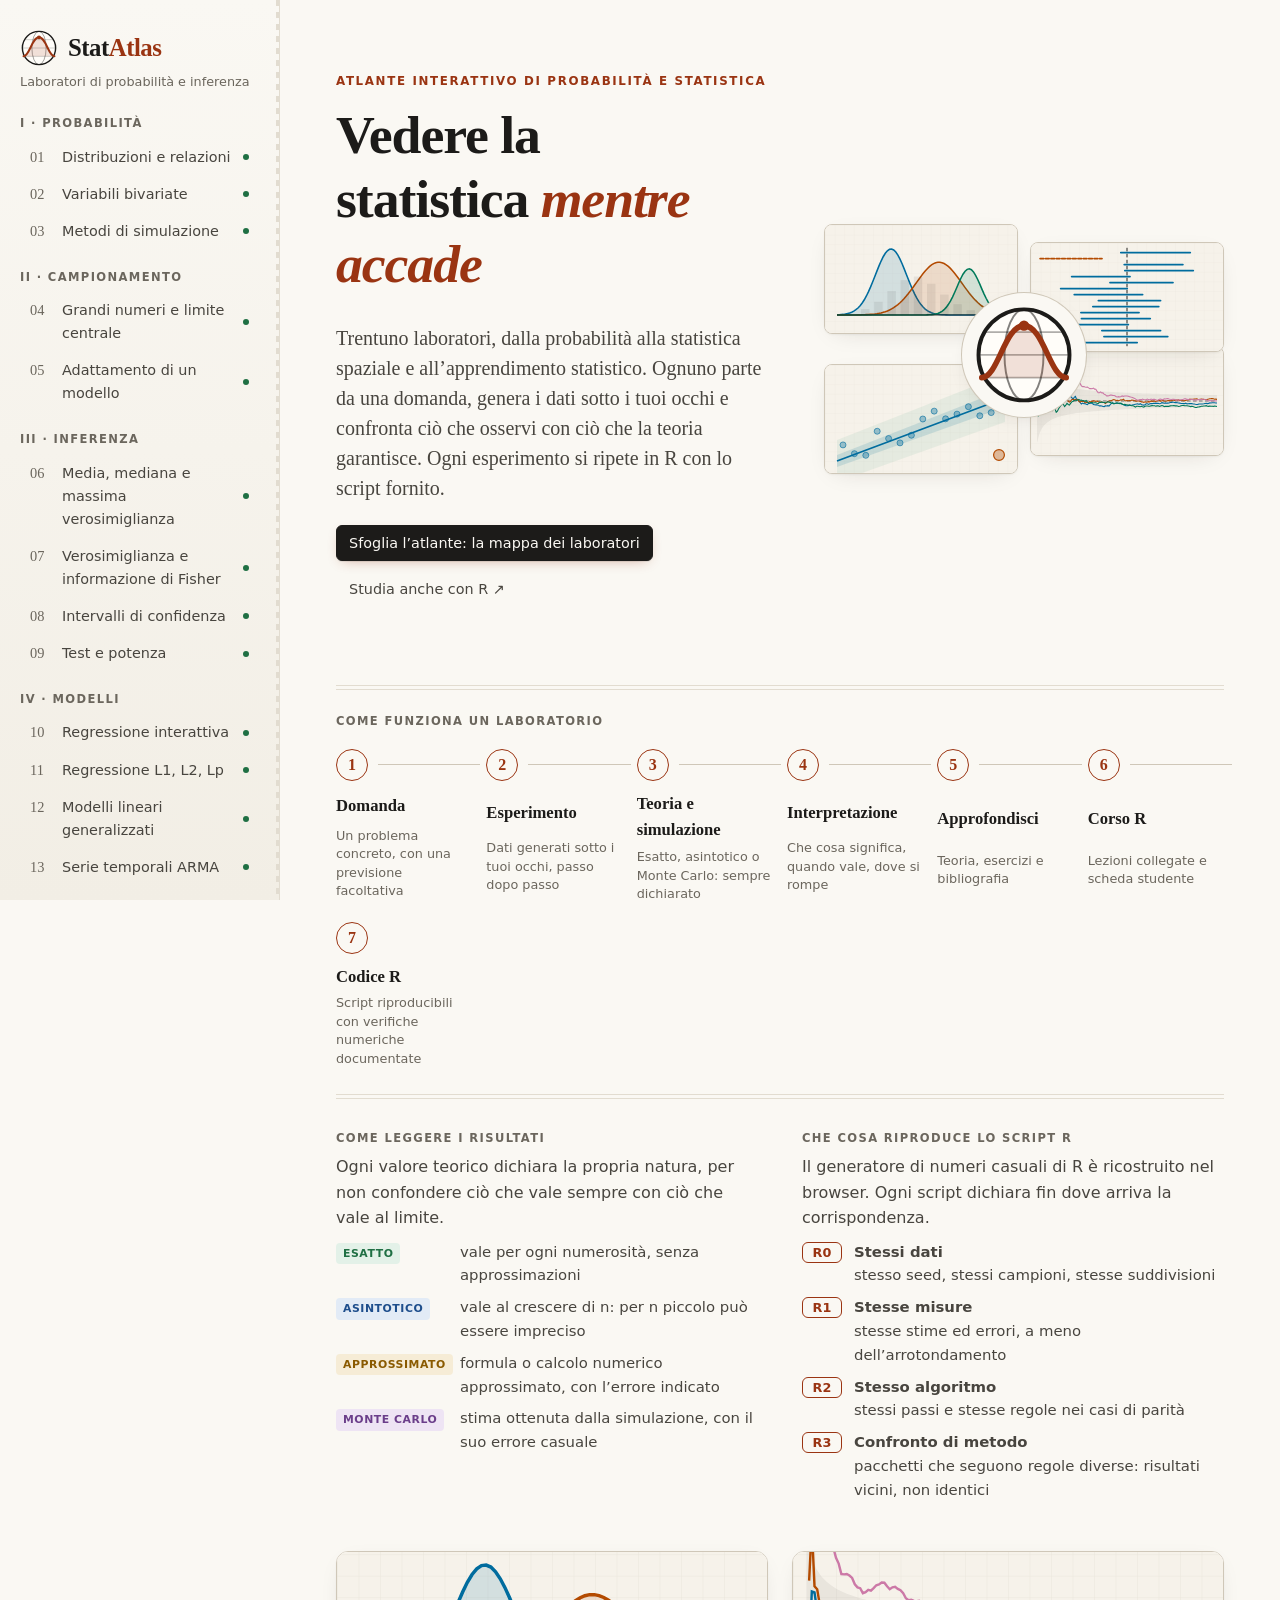
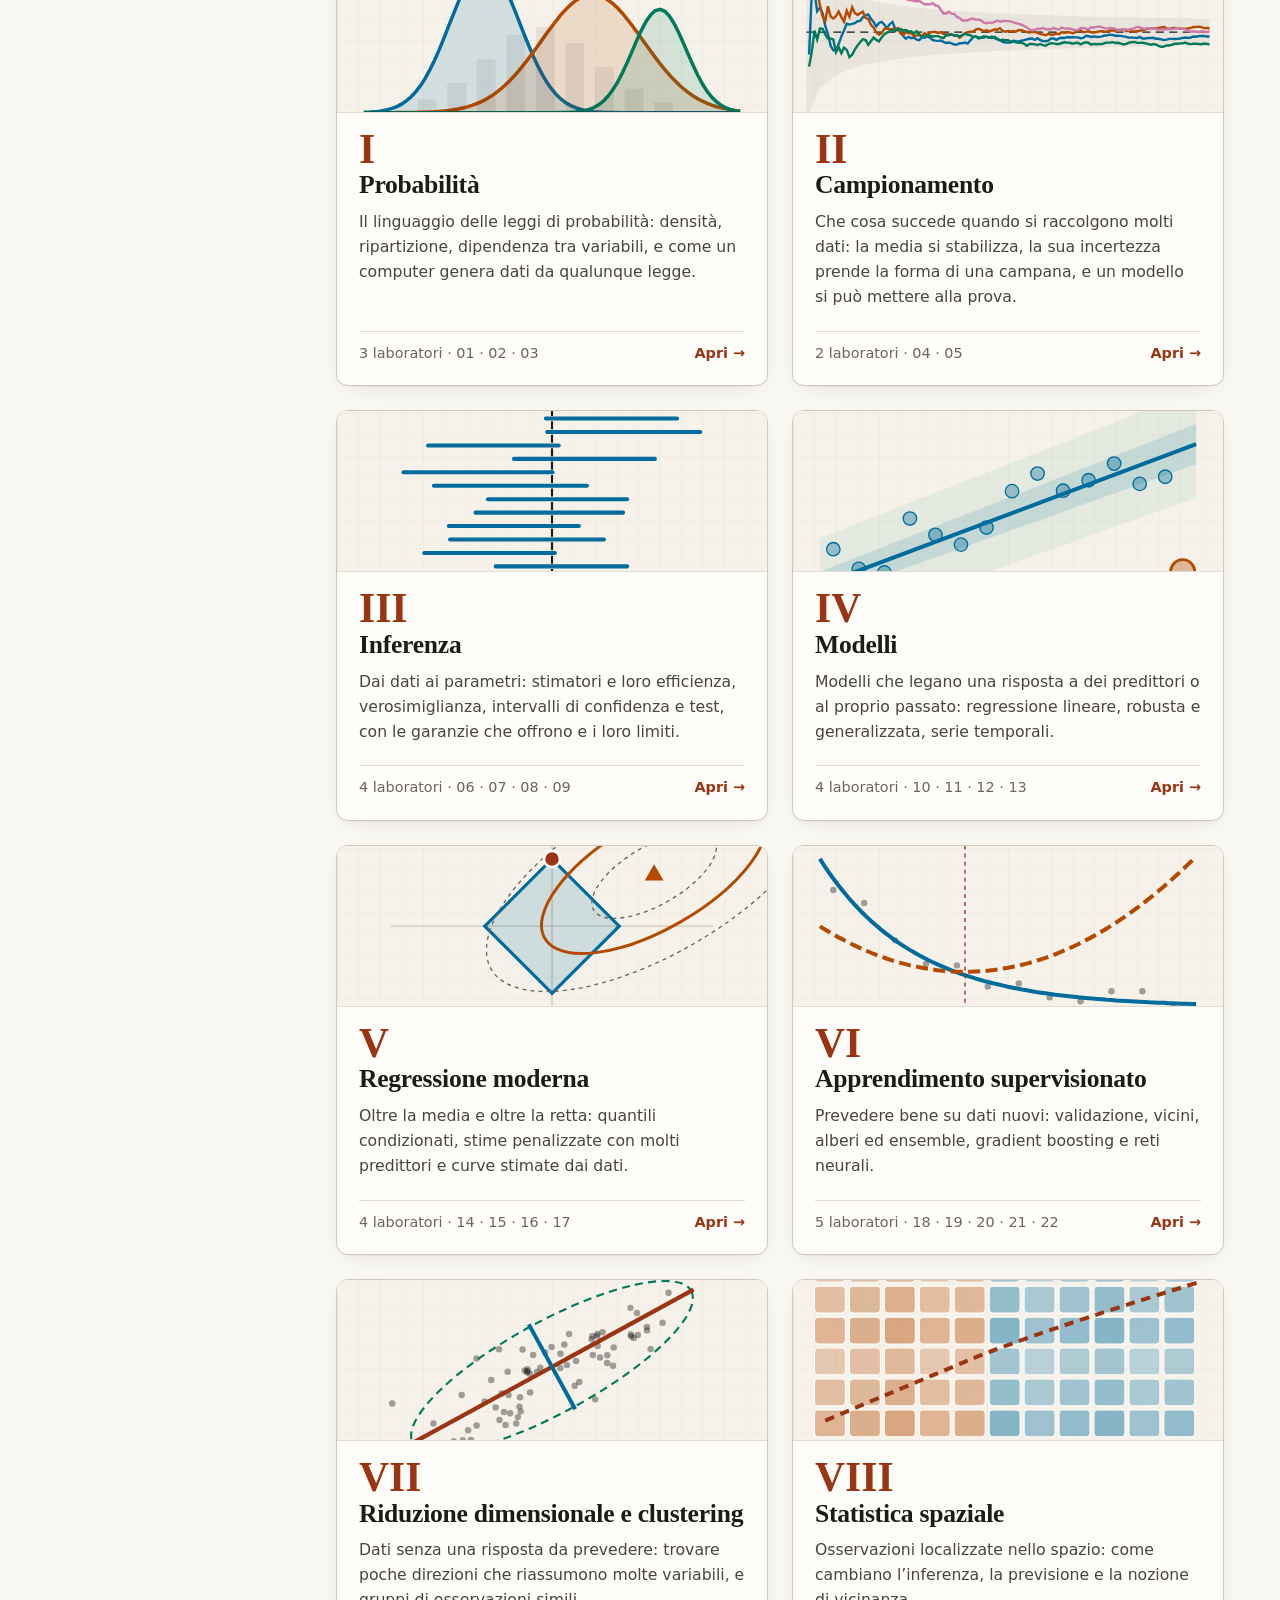
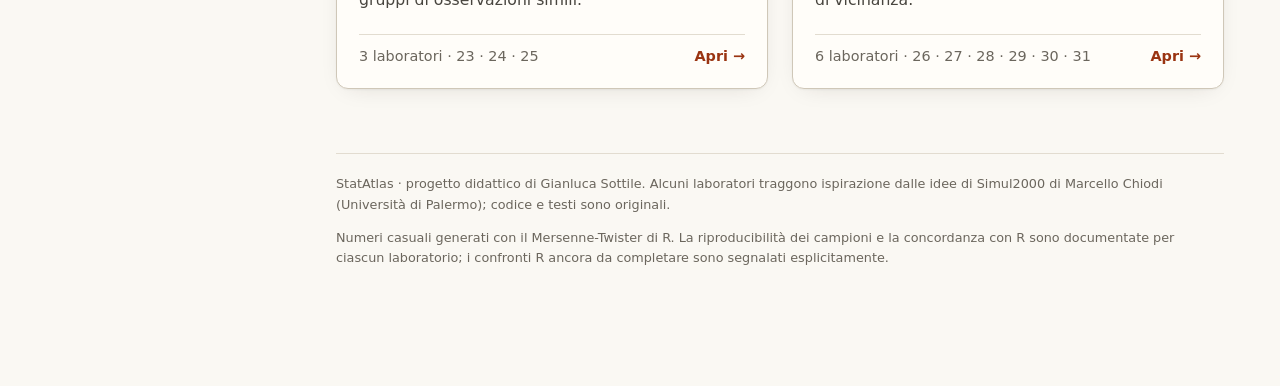
==== index.html @ 87fb41e2 "StatAtlas 2.1: full English learning track, accessibility and R parity QA" ====
<!doctype html>
<html lang="it">
<head>
<meta charset="utf-8">
<meta name="viewport" content="width=device-width, initial-scale=1">
<title>StatAtlas — Atlante interattivo di statistica</title>
<meta name="description" content="StatAtlas 2.1: 31 laboratori interattivi di probabilità, inferenza, machine learning e statistica spaziale, con simulazioni riproducibili in R e accesso offline.">
<link rel="icon" href="data:image/svg+xml,%3Csvg xmlns='http://www.w3.org/2000/svg' viewBox='0 0 64 64'%3E%3Ccircle cx='32' cy='32' r='29' fill='%23FAF8F3' stroke='%231C1B19' stroke-width='3'/%3E%3Cellipse cx='32' cy='32' rx='12' ry='29' fill='none' stroke='%231C1B19' stroke-width='1.4' opacity='.5'/%3E%3Cpath d='M6 46C16 46 20 14 32 14S48 46 58 46' fill='none' stroke='%239A3412' stroke-width='4.5' stroke-linecap='round'/%3E%3C/svg%3E">
<style>
/* styles/tokens.css */
/* StatAtlas · design tokens — tema "Editoriale" */
:root {
  --paper: #FAF8F3;
  --paper-2: #F2EEE5;
  --card: #FFFDF9;
  --ink: #1C1B19;
  --ink-2: #48453F;
  --ink-3: #6B665D;  /* ≥ 4,9:1 su tutte le superfici chiare */
  --rule: #E2DCD0;
  --rule-2: #CFC7B8;
  --accent: #9A3412;
  --accent-soft: #F6E7DD;
  --focus: #1D4ED8;

  /* dati: Okabe–Ito, sempre accompagnati da forma/tratteggio */
  /* tinte Okabe–Ito scurite per contrasto ≥ 4,5:1 anche come testo (WCAG AA) */
  --c1: #006C9E;  /* serie 1    ▲ continuo  */
  --c2: #B34A00;  /* serie 2    ◆ tratteggio */
  --c3: #007A5A;  /* serie 3    ● punteggiato */
  --c4: #CC79A7;
  --c-theory: #1C1B19;

  /* etichette di stato del risultato */
  --st-exact: #1F6F43;     --st-exact-bg: #E3F1E8;
  --st-asym: #1E4E8C;      --st-asym-bg: #E2EBF6;
  --st-approx: #8A5A00;    --st-approx-bg: #F6ECD6;
  --st-mc: #6B3E8A;        --st-mc-bg: #EEE4F4;

  --serif: "Iowan Old Style", "Palatino Linotype", "Book Antiqua", Palatino, Georgia, serif;
  --sans: system-ui, -apple-system, "Segoe UI", Roboto, "Helvetica Neue", Arial, sans-serif;
  --mono: ui-monospace, "SF Mono", Menlo, Consolas, "Liberation Mono", monospace;

  --fs-0: .8rem; --fs-1: .9rem; --fs-2: 1rem; --fs-3: 1.25rem; --fs-4: 1.56rem; --fs-5: 1.95rem; --fs-6: 2.6rem;
  --r: 10px; --r-sm: 6px;
  --shadow: 0 1px 2px rgba(40, 30, 10, .05), 0 6px 24px -12px rgba(40, 30, 10, .18);
  --sidebar: 280px; --measure: 72ch;
  --art-bg: #F6F2EA; --logo-bg: #FFFDF9;
  color-scheme: light;
}

@media (prefers-color-scheme: dark) {
  :root:not([data-theme="light"]) {
    --paper: #151412; --paper-2: #1C1B18; --card: #201E1B;
    --ink: #ECE7DC; --ink-2: #C3BCAE; --ink-3: #8F887B;
    --rule: #33302B; --rule-2: #46423B;
    --accent: #F0A07A; --accent-soft: #3A2419; --focus: #93B4FF;
    --c1: #56B4E9; --c2: #F08A3C; --c3: #2FC499; --c4: #E19BC4; --c-theory: #ECE7DC;
    --st-exact: #8FD6AA; --st-exact-bg: #1B2E22; --st-asym: #A8C6F0; --st-asym-bg: #1A2638;
    --st-approx: #E8C37A; --st-approx-bg: #33291A; --st-mc: #D0AEE8; --st-mc-bg: #2B2134;
    --shadow: 0 1px 2px rgba(0,0,0,.3), 0 8px 28px -12px rgba(0,0,0,.6);
    --art-bg: #1A1916; --logo-bg: #201E1B;
    color-scheme: dark;
  }
}
:root[data-theme="dark"] {
  --paper: #151412; --paper-2: #1C1B18; --card: #201E1B;
  --ink: #ECE7DC; --ink-2: #C3BCAE; --ink-3: #8F887B;
  --rule: #33302B; --rule-2: #46423B;
  --accent: #F0A07A; --accent-soft: #3A2419; --focus: #93B4FF;
  --c1: #56B4E9; --c2: #F08A3C; --c3: #2FC499; --c4: #E19BC4; --c-theory: #ECE7DC;
  --st-exact: #8FD6AA; --st-exact-bg: #1B2E22; --st-asym: #A8C6F0; --st-asym-bg: #1A2638;
  --st-approx: #E8C37A; --st-approx-bg: #33291A; --st-mc: #D0AEE8; --st-mc-bg: #2B2134;
  --shadow: 0 1px 2px rgba(0,0,0,.3), 0 8px 28px -12px rgba(0,0,0,.6);
  --art-bg: #1A1916; --logo-bg: #201E1B;
  color-scheme: dark;
}

/* styles/app.css */
/* StatAtlas · base, layout e componenti */
*, *::before, *::after { box-sizing: border-box; }
html { -webkit-text-size-adjust: 100%; }
body {
  margin: 0; background: var(--paper); color: var(--ink);
  font: 400 var(--fs-2)/1.6 var(--sans);
  -webkit-font-smoothing: antialiased;
}
h1, h2, h3 { font-family: var(--serif); font-weight: 600; line-height: 1.2; margin: 0 0 .5em; letter-spacing: -.01em; }
h1 { font-size: var(--fs-6); }
h2 { font-size: var(--fs-4); }
h3 { font-size: var(--fs-3); }
p { margin: 0 0 1em; }
a { color: var(--accent); }
code, pre, kbd { font-family: var(--mono); font-size: .88em; }
:focus-visible { outline: 2px solid var(--focus); outline-offset: 2px; border-radius: 4px; }
.sr-only { position: absolute; width: 1px; height: 1px; overflow: hidden; clip: rect(0 0 0 0); white-space: nowrap; }
.m { font-family: var(--serif); font-style: italic; white-space: nowrap; }
.m-up { font-family: var(--serif); white-space: nowrap; }

/* ---------- shell ---------- */
.app { display: grid; grid-template-columns: var(--sidebar) 1fr; min-height: 100vh; }
.sidebar {
  position: sticky; top: 0; height: 100vh; overflow-y: auto;
  border-right: 1px solid var(--rule); padding: 28px 20px 24px; background: var(--paper);
}
.brand { display: flex; align-items: baseline; gap: 8px; text-decoration: none; color: var(--ink); margin-bottom: 4px; }
.brand-mark { font-family: var(--serif); font-size: 1.6rem; font-weight: 700; letter-spacing: -.02em; }
.brand-mark span { color: var(--accent); }
.brand-tag { color: var(--ink-3); font-size: var(--fs-0); margin: 0 0 22px; }
.nav-part { margin: 18px 0 6px; font-size: .72rem; letter-spacing: .12em; text-transform: uppercase; color: var(--ink-3); font-weight: 600; }
.nav-list { list-style: none; margin: 0; padding: 0; }
.nav-link {
  display: grid; grid-template-columns: 28px 1fr auto; align-items: baseline; gap: 4px;
  padding: 6px 8px; border-radius: var(--r-sm); color: var(--ink-2); text-decoration: none; font-size: var(--fs-1);
}
.nav-link .num { font-family: var(--serif); color: var(--ink-3); font-variant-numeric: tabular-nums; }
.nav-link:hover { background: var(--paper-2); color: var(--ink); }
.nav-link[aria-current="page"] { background: var(--accent-soft); color: var(--ink); font-weight: 600; }
.nav-link[aria-current="page"] .num { color: var(--accent); }
.nav-link.is-soon { color: var(--ink-3); }
.nav-link .dot { width: 6px; height: 6px; border-radius: 50%; background: var(--rule-2); align-self: center; }
.nav-link.is-ready .dot { background: var(--st-exact); }
.sidebar-foot { margin-top: 28px; padding-top: 16px; border-top: 1px solid var(--rule); display: flex; gap: 8px; flex-wrap: wrap; }

.topbar { display: none; }
main { min-width: 0; }
.page { max-width: 1120px; margin: 0 auto; padding: 48px 48px 96px; }

/* ---------- bottoni e controlli ---------- */
.btn {
  display: inline-flex; align-items: center; gap: 6px; justify-content: center;
  font: 500 var(--fs-1)/1 var(--sans); color: var(--ink); background: var(--card);
  border: 1px solid var(--rule-2); border-radius: var(--r-sm); padding: 8px 12px; cursor: pointer;
  min-height: 36px; transition: background .15s, border-color .15s;
}
.btn:hover { background: var(--paper-2); }
.btn:disabled { opacity: .45; cursor: not-allowed; }
.btn-primary { background: var(--ink); color: var(--paper); border-color: var(--ink); }
.btn-primary:hover { background: var(--ink-2); }
.btn-ghost { background: transparent; border-color: transparent; color: var(--ink-2); }
.btn-ghost:hover { background: var(--paper-2); }
.btn-icon { padding: 8px; min-width: 36px; }
.btn svg { width: 16px; height: 16px; }

.field { display: grid; gap: 4px; }
.field > span { font-size: var(--fs-0); color: var(--ink-3); font-weight: 600; letter-spacing: .02em; }
.field output { font-family: var(--serif); font-variant-numeric: tabular-nums; color: var(--ink); font-size: var(--fs-1); }
.field-row { display: flex; justify-content: space-between; align-items: baseline; }
input[type="range"] { width: 100%; accent-color: var(--accent); }
input[type="number"], select {
  font: inherit; font-size: var(--fs-1); color: var(--ink); background: var(--card);
  border: 1px solid var(--rule-2); border-radius: var(--r-sm); padding: 6px 8px; min-height: 36px; width: 100%;
}
.seg { display: inline-flex; border: 1px solid var(--rule-2); border-radius: var(--r-sm); overflow: hidden; background: var(--card); }
.seg button { font: 500 var(--fs-1) var(--sans); border: 0; background: transparent; color: var(--ink-2); padding: 8px 14px; cursor: pointer; min-height: 36px; }
.seg button + button { border-left: 1px solid var(--rule-2); }
.seg button[aria-pressed="true"] { background: var(--ink); color: var(--paper); }

/* ---------- home ---------- */
.hero { padding: 24px 0 40px; border-bottom: 1px solid var(--rule); margin-bottom: 40px; }
.kicker { font-size: .74rem; letter-spacing: .14em; text-transform: uppercase; color: var(--accent); font-weight: 700; margin-bottom: 12px; }
.lede { font-family: var(--serif); font-size: var(--fs-3); color: var(--ink-2); max-width: 60ch; line-height: 1.5; }
.parts { display: grid; gap: 40px; }
.part h2 { display: flex; gap: 12px; align-items: baseline; }
.part h2 .roman { font-size: var(--fs-3); color: var(--accent); }
.cards { display: grid; grid-template-columns: repeat(auto-fill, minmax(240px, 1fr)); gap: 16px; }
.card {
  display: block; background: var(--card); border: 1px solid var(--rule); border-radius: var(--r);
  padding: 18px 18px 16px; color: inherit; text-decoration: none; transition: border-color .15s, transform .15s, box-shadow .15s;
}
a.card:hover { border-color: var(--rule-2); box-shadow: var(--shadow); transform: translateY(-1px); }
.card .num { font-family: var(--serif); color: var(--ink-3); font-size: var(--fs-1); }
.card h3 { font-size: 1.12rem; margin: 4px 0 6px; }
.card p { font-size: var(--fs-1); color: var(--ink-2); margin: 0 0 10px; }
.card.is-soon { background: transparent; border-style: dashed; }
.tag { display: inline-block; font-size: .7rem; font-weight: 700; letter-spacing: .06em; text-transform: uppercase; padding: 3px 8px; border-radius: 99px; background: var(--paper-2); color: var(--ink-3); }
.tag-ready { background: var(--st-exact-bg); color: var(--st-exact); }
.tag-new { background: var(--accent-soft); color: var(--accent); }

/* ---------- laboratorio ---------- */
.lab-head { padding-bottom: 28px; border-bottom: 1px solid var(--rule); margin-bottom: 8px; display: grid; grid-template-columns: 1fr auto; gap: 24px; align-items: end; }
.lab-head h1 { font-size: var(--fs-5); max-width: 22ch; }
.lab-head .lede { font-size: 1.12rem; margin: 0; }
.step { display: grid; grid-template-columns: 56px 1fr; gap: 0 16px; padding: 32px 0; border-bottom: 1px solid var(--rule); }
.step:last-child { border-bottom: 0; }
.step-num { font-family: var(--serif); font-size: var(--fs-4); color: var(--accent); line-height: 1; padding-top: 2px; }
.step-label { font-size: .72rem; letter-spacing: .12em; text-transform: uppercase; color: var(--ink-3); font-weight: 700; margin-bottom: 6px; }
.step h2 { font-size: var(--fs-3); }
.step-body { min-width: 0; }
.question { font-family: var(--serif); font-size: var(--fs-4); line-height: 1.35; max-width: 34ch; margin: 0; }
.prose { max-width: var(--measure); color: var(--ink-2); }
.prose strong { color: var(--ink); }

.choices { display: grid; grid-template-columns: repeat(auto-fit, minmax(180px, 1fr)); gap: 10px; max-width: 760px; }
.choice { position: relative; }
.choice input { position: absolute; opacity: 0; }
.choice label {
  display: block; padding: 12px 14px; border: 1px solid var(--rule-2); border-radius: var(--r-sm); background: var(--card);
  cursor: pointer; font-size: var(--fs-1); transition: border-color .15s, background .15s;
}
.choice input:checked + label { border-color: var(--ink); background: var(--paper-2); box-shadow: inset 0 0 0 1px var(--ink); }
.choice input:focus-visible + label { outline: 2px solid var(--focus); outline-offset: 2px; }
.feedback { margin-top: 14px; padding: 12px 14px; border-left: 3px solid var(--accent); background: var(--accent-soft); border-radius: 0 var(--r-sm) var(--r-sm) 0; max-width: 760px; font-size: var(--fs-1); }
.muted { color: var(--ink-3); font-size: var(--fs-1); }

/* esperimento */
.lab-grid { display: grid; grid-template-columns: 260px 1fr; gap: 24px; align-items: start; }
.panel { background: var(--card); border: 1px solid var(--rule); border-radius: var(--r); padding: 18px; }
.controls { display: grid; gap: 16px; position: sticky; top: 16px; }
.controls .seg { display: flex; width: 100%; }
.controls .seg button { flex: 1; padding: 8px 6px; }
.controls > .field:first-child { grid-column: 1 / -1; }
.lab-head > .btn { justify-self: start; }
.transport { display: flex; gap: 6px; flex-wrap: wrap; }
.progress { height: 4px; background: var(--paper-2); border-radius: 2px; overflow: hidden; }
.progress > i { display: block; height: 100%; background: var(--accent); width: 0; transition: width .1s linear; }
.figure { display: grid; gap: 16px; }
.fig { background: var(--card); border: 1px solid var(--rule); border-radius: var(--r); padding: 14px 14px 8px; }
.fig-title { display: flex; justify-content: space-between; align-items: baseline; gap: 12px; flex-wrap: wrap; margin-bottom: 4px; }
.fig-title h3 { font-size: 1.02rem; margin: 0; }
.fig svg { display: block; width: 100%; height: auto; }
.legend { display: flex; gap: 16px; flex-wrap: wrap; font-size: var(--fs-0); color: var(--ink-2); }
.legend span { display: inline-flex; align-items: center; gap: 6px; }
.legend svg { width: 26px; height: 12px; }
.toolbar { display: flex; gap: 6px; flex-wrap: wrap; justify-content: flex-end; }

/* tabella teoria vs simulazione */
.tbl-wrap { overflow-x: auto; }
table.tv { border-collapse: collapse; width: 100%; font-size: var(--fs-1); font-variant-numeric: tabular-nums; }
table.tv th, table.tv td { padding: 10px 12px; text-align: right; border-bottom: 1px solid var(--rule); white-space: nowrap; }
table.tv th { font-size: .72rem; letter-spacing: .08em; text-transform: uppercase; color: var(--ink-3); font-weight: 700; }
table.tv th:first-child, table.tv td:first-child { text-align: left; }
table.tv td .th { color: var(--ink-3); font-size: .85em; display: block; }
table.tv .est { display: inline-flex; align-items: center; gap: 8px; font-weight: 600; }
.badge { display: inline-block; font-size: .68rem; font-weight: 700; letter-spacing: .05em; text-transform: uppercase; padding: 2px 7px; border-radius: 4px; }
.st-exact { background: var(--st-exact-bg); color: var(--st-exact); }
.st-asym { background: var(--st-asym-bg); color: var(--st-asym); }
.st-approx { background: var(--st-approx-bg); color: var(--st-approx); }
.st-mc { background: var(--st-mc-bg); color: var(--st-mc); }
.status-key { display: flex; gap: 14px; flex-wrap: wrap; margin-top: 12px; font-size: var(--fs-0); color: var(--ink-3); }
.kpis { display: grid; grid-template-columns: repeat(auto-fit, minmax(170px, 1fr)); gap: 12px; margin-top: 16px; }
.kpi { border: 1px solid var(--rule); border-radius: var(--r-sm); padding: 12px 14px; background: var(--card); }
.kpi b { display: block; font-family: var(--serif); font-size: var(--fs-4); font-weight: 600; line-height: 1.1; }
.kpi span { font-size: var(--fs-0); color: var(--ink-3); }

/* codice R */
.code { position: relative; background: var(--paper-2); border: 1px solid var(--rule); border-radius: var(--r); overflow: hidden; }
.code-bar { display: flex; justify-content: space-between; align-items: center; padding: 8px 10px 8px 16px; border-bottom: 1px solid var(--rule); font-size: var(--fs-0); color: var(--ink-3); }
.code pre { margin: 0; padding: 16px; overflow: auto; max-height: 520px; line-height: 1.55; font-size: .82rem; tab-size: 2; }
.tok-c { color: var(--ink-3); font-style: italic; }
.tok-s { color: var(--st-exact); }
.tok-n { color: var(--c2); }
.tok-k { color: var(--accent); font-weight: 600; }
.tok-f { color: var(--c1); }

/* drawer approfondimenti */
.drawer-backdrop { position: fixed; inset: 0; background: rgba(20, 16, 10, .32); opacity: 0; pointer-events: none; transition: opacity .2s; z-index: 40; }
.drawer {
  position: fixed; top: 0; right: 0; height: 100vh; width: min(620px, 100vw); background: var(--paper);
  border-left: 1px solid var(--rule); box-shadow: var(--shadow); transform: translateX(100%); transition: transform .25s ease;
  z-index: 50; display: flex; flex-direction: column;
}
.drawer.open { transform: none; }
.drawer.open + .drawer-backdrop, .drawer-backdrop.show { opacity: 1; pointer-events: auto; }
.drawer-head { display: flex; justify-content: space-between; align-items: center; padding: 16px 20px; border-bottom: 1px solid var(--rule); gap: 12px; }
.drawer-body { overflow-y: auto; padding: 24px 28px 48px; }
.drawer-body h3 { margin-top: 1.4em; }
.drawer-body .prose { color: var(--ink); }
.eq { font-family: var(--serif); font-size: 1.08rem; text-align: center; margin: 14px 0; padding: 12px; background: var(--card); border: 1px solid var(--rule); border-radius: var(--r-sm); overflow-x: auto; }
.callout { border-left: 3px solid var(--st-asym); background: var(--st-asym-bg); padding: 10px 14px; border-radius: 0 var(--r-sm) var(--r-sm) 0; margin: 14px 0; font-size: var(--fs-1); }
.callout.warn { border-color: var(--st-approx); background: var(--st-approx-bg); }
.frac { display: inline-flex; flex-direction: column; vertical-align: middle; text-align: center; font-size: .9em; margin: 0 2px; }
.frac > span:first-child { border-bottom: 1px solid currentColor; padding: 0 3px; }

.toast { position: fixed; bottom: 20px; left: 50%; transform: translateX(-50%) translateY(20px); background: var(--ink); color: var(--paper); padding: 10px 16px; border-radius: var(--r-sm); font-size: var(--fs-1); opacity: 0; transition: .2s; z-index: 60; pointer-events: none; }
.toast.show { opacity: 1; transform: translateX(-50%); }
.foot { margin-top: 64px; padding-top: 20px; border-top: 1px solid var(--rule); font-size: var(--fs-0); color: var(--ink-3); }

/* ---------- responsive ---------- */
@media (max-width: 1100px) {
  .lab-grid { grid-template-columns: 1fr; }
  .controls { position: static; grid-template-columns: repeat(auto-fit, minmax(200px, 1fr)); }
}
@media (max-width: 860px) {
  .app { grid-template-columns: 1fr; }
  .sidebar { position: fixed; z-index: 45; width: min(300px, 86vw); transform: translateX(-100%); transition: transform .25s; box-shadow: var(--shadow); }
  .sidebar.open { transform: none; }
  .topbar { display: flex; align-items: center; justify-content: space-between; padding: 10px 16px; border-bottom: 1px solid var(--rule); position: sticky; top: 0; background: var(--paper); z-index: 30; }
  .page { padding: 28px 16px 72px; }
  h1 { font-size: var(--fs-5); }
  .lab-head { grid-template-columns: 1fr; }
  .lab-head h1 { font-size: var(--fs-4); }
  .step { grid-template-columns: 1fr; }
  .step-num { font-size: var(--fs-3); margin-bottom: 6px; }
  .question { font-size: var(--fs-3); }
}
@media (prefers-reduced-motion: reduce) { * { transition: none !important; animation: none !important; } }
@media print { .sidebar, .topbar, .controls, .toolbar, .drawer { display: none !important; } .app { display: block; } }

/* styles/editorial.css */
/* StatAtlas · styles/editorial.css — revisione grafica 1.1:
 * identità (logo, tavole illustrate), cornici editoriali, layout più ampio, grafici più grandi. */

/* ---------- impaginazione generale ---------- */
.page { max-width: 1560px; padding: 52px 56px 104px; }
h1 { letter-spacing: -.02em; }
h1 em { font-style: italic; color: var(--accent); font-weight: 600; }
::selection { background: var(--accent-soft); }
a.btn { text-decoration: none; }

/* ---------- marchio ---------- */
.brand { align-items: center; gap: 10px; }
.brand .logo { flex: none; }
.brand-mark { font-size: 1.55rem; }
.sidebar { background: linear-gradient(180deg, var(--paper) 0%, var(--paper-2) 100%); }
.sidebar::after { content: ""; position: absolute; top: 0; right: 0; width: 3px; height: 100%; background: repeating-linear-gradient(180deg, var(--rule) 0 6px, transparent 6px 12px); }
.nav-link { position: relative; padding: 7px 10px; }
.nav-link[aria-current="page"]::before { content: ""; position: absolute; left: -12px; top: 6px; bottom: 6px; width: 3px; border-radius: 2px; background: var(--accent); }
.topbar .brand { display: flex; }

/* ---------- home ---------- */
.hero-home { display: grid; grid-template-columns: minmax(0, 1.1fr) minmax(0, 1fr); gap: 48px; align-items: center; padding: 20px 0 48px; border-bottom: 0; margin-bottom: 8px; }
.hero-home h1 { font-size: clamp(2.3rem, 4.2vw, 3.6rem); max-width: 14ch; }
.hero-actions { display: flex; gap: 10px; flex-wrap: wrap; margin-top: 22px; }
.hero-art { position: relative; display: grid; grid-template-columns: 1fr 1fr; gap: 12px; }
.hero-art .mosaic { border: 1px solid var(--rule-2); border-radius: 8px; overflow: hidden; background: var(--card); box-shadow: var(--shadow); }
.hero-art .mosaic svg { display: block; width: 100%; height: auto; }
.hero-art .m1, .hero-art .m2 { transform: translateY(18px); }
.hero-logo { position: absolute; left: 50%; top: 50%; transform: translate(-50%, -38%); z-index: 2; background: var(--paper); border-radius: 50%; padding: 10px; box-shadow: 0 0 0 1px var(--rule-2), var(--shadow); }
.hero-logo .logo { display: block; width: 104px; height: 104px; }

.how { border-top: 1px solid var(--rule); border-bottom: 1px solid var(--rule); padding: 26px 0 30px; margin: 30px 0 52px; position: relative; }
.how::before, .how::after { content: ""; position: absolute; left: 0; right: 0; height: 1px; background: var(--rule); }
.how::before { top: 3px; } .how::after { bottom: 3px; }
.how-steps { list-style: none; margin: 14px 0 0; padding: 0; display: grid; grid-template-columns: repeat(6, 1fr); gap: 14px; counter-reset: s; }
.how-steps li { display: grid; gap: 4px; position: relative; padding-top: 4px; }
.how-steps li::after { content: ""; position: absolute; top: 19px; left: 42px; right: -8px; height: 1px; background: var(--rule-2); }
.how-steps li:last-child::after { display: none; }
.how-num { width: 32px; height: 32px; border-radius: 50%; border: 1.5px solid var(--accent); color: var(--accent); display: grid; place-items: center; font-family: var(--serif); font-weight: 600; background: var(--paper); position: relative; z-index: 1; }
.how-steps strong { font-family: var(--serif); font-size: 1.04rem; margin-top: 6px; }
.how-steps span:last-child { font-size: var(--fs-0); color: var(--ink-3); line-height: 1.45; }

.parts { gap: 64px; }
.part-banner { display: grid; grid-template-columns: minmax(0, 1fr) minmax(0, 420px); gap: 36px; align-items: center; margin-bottom: 22px; padding-bottom: 22px; border-bottom: 1px solid var(--rule); }
.part-roman { font-family: var(--serif); font-size: 4.2rem; line-height: .9; color: var(--accent); font-weight: 600; }
.part-banner h2 { font-size: var(--fs-5); margin: 6px 0 8px; }
.part-banner p { color: var(--ink-2); max-width: 60ch; margin-bottom: 6px; font-size: 1.04rem; }
.part-art { border: 1px solid var(--rule-2); padding: 7px; background: var(--card); border-radius: 4px; box-shadow: var(--shadow); }
.part-art svg { display: block; width: 100%; height: auto; border: 1px solid var(--rule); }

.cards { grid-template-columns: repeat(auto-fill, minmax(290px, 1fr)); gap: 22px; }
.card { padding: 0; overflow: hidden; display: flex; flex-direction: column; border-radius: 10px; }
.card-art { border-bottom: 1px solid var(--rule); aspect-ratio: 16 / 8; overflow: hidden; }
.card-art svg { display: block; width: 100%; height: 100%; transition: transform .35s ease; }
a.card:hover .card-art svg { transform: scale(1.04); }
.card-body { padding: 16px 18px 18px; display: flex; flex-direction: column; gap: 2px; flex: 1; }
.card .num { font-size: .74rem; letter-spacing: .1em; text-transform: uppercase; font-family: var(--sans); font-weight: 700; color: var(--accent); }
.card h3 { font-size: 1.2rem; margin: 2px 0 6px; }
.card p { flex: 1; }
.card-go { font-size: var(--fs-1); font-weight: 600; color: var(--accent); }

/* ---------- parti come tessere e finestre ---------- */
.part-tiles { display: grid; grid-template-columns: repeat(2, minmax(0, 1fr)); gap: 24px; }
.part-tile { all: unset; box-sizing: border-box; cursor: pointer; display: grid; grid-template-rows: auto 1fr; background: var(--card); border: 1px solid var(--rule-2); border-radius: 12px; overflow: hidden; box-shadow: var(--shadow); transition: transform .2s, box-shadow .2s, border-color .2s; }
.part-tile:hover { transform: translateY(-2px); border-color: var(--accent); }
.part-tile:focus-visible { outline: 2px solid var(--focus); outline-offset: 3px; }
.part-tile .part-art { border: 0; border-bottom: 1px solid var(--rule); border-radius: 0; box-shadow: none; padding: 0; aspect-ratio: 16 / 6; overflow: hidden; }
.part-tile .part-art svg { border: 0; width: 100%; height: 100%; transition: transform .4s; }
.part-tile:hover .part-art svg { transform: scale(1.04); }
.part-tile .part-text { padding: 18px 22px 20px; display: flex; flex-direction: column; }
.part-tile .part-roman { font-size: 2.6rem; }
.part-tile h2 { font-size: 1.6rem; margin: 2px 0 8px; }
.part-tile p { color: var(--ink-2); font-size: .98rem; flex: 1; }
.part-foot { display: flex; justify-content: space-between; align-items: baseline; gap: 12px; flex-wrap: wrap; border-top: 1px solid var(--rule); padding-top: 10px; margin-top: 6px; }
.modal-back { position: fixed; inset: 0; background: rgba(20, 16, 10, .45); z-index: 70; animation: sa-fade .2s ease both; }
.modal { position: fixed; z-index: 71; left: 50%; top: 50%; transform: translate(-50%, -50%); width: min(1080px, calc(100vw - 32px)); max-height: calc(100vh - 48px); overflow-y: auto;
  background: var(--paper); border: 1px solid var(--rule-2); border-radius: 14px; box-shadow: 0 30px 80px -20px rgba(0,0,0,.45); padding: 22px 26px 28px; animation: sa-pop .25s ease both; }
.modal-head { display: grid; grid-template-columns: 220px 1fr auto; gap: 20px; align-items: center; padding-bottom: 18px; margin-bottom: 20px; border-bottom: 1px solid var(--rule); }
.modal-head h2 { font-size: var(--fs-5); margin: 2px 0 6px; }
.modal-art { border: 1px solid var(--rule-2); border-radius: 6px; overflow: hidden; }
.modal-art svg { display: block; width: 100%; height: auto; }
.modal-close { align-self: start; }
.modal-wide { width: min(1240px, calc(100vw - 32px)); }
.modal-head-plain { grid-template-columns: 1fr auto; }
.atlas-map { border: 1px solid var(--rule-2); border-radius: 12px; overflow: hidden; background: var(--paper); }
.atlas-map svg { display: block; width: 100%; height: auto; }
.atlas-map g[role="link"] { transition: opacity .2s; }
.atlas-map g[role="link"]:hover rect, .atlas-map g[role="link"]:focus rect { stroke: var(--accent); stroke-width: 2.4; }
.atlas-map g[role="link"]:focus { outline: none; }
@keyframes sa-fade { from { opacity: 0; } }
@keyframes sa-pop { from { opacity: 0; transform: translate(-50%, -47%) scale(.98); } }

/* ---------- previsione facoltativa dentro la domanda ---------- */
details.predict { margin-top: 22px; border: 1px solid var(--rule-2); border-radius: 10px; background: var(--card); max-width: 820px; }
details.predict > summary { cursor: pointer; list-style: none; display: flex; align-items: center; justify-content: space-between; gap: 12px; padding: 12px 16px; font-weight: 600; color: var(--ink-2); }
details.predict > summary::-webkit-details-marker { display: none; }
details.predict > summary::before { content: "+"; font-family: var(--serif); font-size: 1.3rem; color: var(--accent); margin-right: 4px; transition: transform .2s; }
details.predict[open] > summary::before { transform: rotate(45deg); }
details.predict > summary > span:first-child { flex: 1; }
.predict-tag { font-size: .7rem; letter-spacing: .1em; text-transform: uppercase; color: var(--ink-3); border: 1px solid var(--rule-2); border-radius: 99px; padding: 2px 8px; font-weight: 700; }
details.predict[open] { padding-bottom: 16px; }
details.predict > :not(summary) { margin-left: 16px; margin-right: 16px; }

/* ---------- testata del laboratorio ---------- */
.lab-head { grid-template-columns: minmax(0, 1fr) minmax(260px, 380px); gap: 40px; align-items: center; padding-bottom: 32px; border-bottom: 0; position: relative; }
.lab-head::after { content: ""; position: absolute; left: 0; right: 0; bottom: 0; height: 4px; border-top: 1px solid var(--rule-2); border-bottom: 1px solid var(--rule); }
.lab-head h1 { font-size: clamp(2rem, 3.4vw, 2.9rem); max-width: 20ch; }
.head-actions { margin-top: 18px; }
.lab-cover { margin: 0; border: 1px solid var(--rule-2); background: var(--card); padding: 8px 8px 0; border-radius: 4px; box-shadow: var(--shadow); }
.lab-cover svg { display: block; width: 100%; height: auto; border: 1px solid var(--rule); }
.lab-cover figcaption { font-family: var(--serif); font-style: italic; font-size: .84rem; color: var(--ink-3); text-align: center; padding: 7px 0 8px; }
.chips { list-style: none; margin: 16px 0 0; padding: 0; display: flex; flex-wrap: wrap; gap: 6px 8px; max-width: 70ch; }
.chips li { font-size: .8rem; color: var(--ink-2); background: var(--paper-2); border: 1px solid var(--rule); border-radius: 99px; padding: 4px 11px 4px 24px; position: relative; line-height: 1.35; }
.chips li::before { content: "✓"; position: absolute; left: 9px; color: var(--st-exact); font-weight: 700; }

/* ---------- passi ---------- */
.step { grid-template-columns: 64px 1fr; padding: 40px 0; border-bottom: 1px solid var(--rule); }
.step-num { width: 44px; height: 44px; border-radius: 50%; border: 1.5px solid var(--accent); display: grid; place-items: center; font-size: 1.3rem; font-weight: 600; background: var(--paper); }
.step h2 { font-size: 1.55rem; }
.question { font-size: clamp(1.4rem, 2.2vw, 1.8rem); max-width: 40ch; padding-left: 18px; border-left: 3px solid var(--accent); }

/* ---------- riquadri didattici ---------- */
.focus-box { border: 1px solid var(--rule-2); border-radius: 10px; background: var(--card); padding: 16px 20px 18px; margin: 4px 0 22px; position: relative; }
.focus-box::before { content: ""; position: absolute; inset: 4px; border: 1px solid var(--rule); border-radius: 7px; pointer-events: none; }
.focus-title { display: flex; align-items: center; gap: 8px; font-family: var(--serif); font-weight: 600; font-size: 1.08rem; margin-bottom: 10px; position: relative; }
.focus-icon { color: var(--accent); font-size: 1.2rem; }
.focus-grid { display: grid; grid-template-columns: repeat(auto-fit, minmax(230px, 1fr)); gap: 12px 22px; margin: 0; position: relative; }
.focus-grid dt { font-weight: 700; font-size: var(--fs-1); color: var(--ink); }
.focus-grid dd { margin: 2px 0 0; font-size: var(--fs-1); color: var(--ink-2); line-height: 1.45; }
.table-guide { font-size: var(--fs-1); color: var(--ink-2); background: var(--paper-2); border-left: 3px solid var(--st-asym); padding: 10px 14px; border-radius: 0 6px 6px 0; margin-bottom: 14px; max-width: 110ch; }

/* ---------- esperimento: grafici più grandi ---------- */
.lab-grid { grid-template-columns: 272px minmax(0, 1fr); gap: 24px; }
.panel.controls { border-radius: 12px; padding: 20px; box-shadow: var(--shadow); }
.panel.controls::before { content: "Controlli"; display: block; font-size: .7rem; letter-spacing: .14em; text-transform: uppercase; color: var(--ink-3); font-weight: 700; padding-bottom: 10px; margin-bottom: 2px; border-bottom: 1px solid var(--rule); }
.figure { gap: 20px; }
.fig { border-radius: 12px; padding: 16px 18px 10px; position: relative; box-shadow: var(--shadow); }
.fig::before { content: ""; position: absolute; left: 18px; right: 18px; top: 0; height: 3px; background: linear-gradient(90deg, var(--accent) 0 48px, var(--rule) 48px); border-radius: 0 0 2px 2px; }
.fig-title h3 { font-size: 1.14rem; }
.legend { font-size: .82rem; gap: 6px 18px; }
.fig svg text { font-variant-numeric: tabular-nums; }
.btn-primary { box-shadow: 0 1px 0 rgba(0,0,0,.08), 0 4px 14px -6px rgba(154,52,18,.45); }

/* tabelle e indicatori */
table.tv { font-size: .95rem; }
table.tv thead th { border-bottom: 2px solid var(--rule-2); }
table.tv tbody tr:hover td { background: var(--paper-2); }
table.tv tr.row-sel td { background: var(--accent-soft); font-weight: 600; }
.kpi { border-radius: 10px; position: relative; overflow: hidden; }
.kpi::before { content: ""; position: absolute; left: 0; top: 0; bottom: 0; width: 3px; background: var(--accent); opacity: .7; }

/* ---------- laboratorio spaziale: istruzioni e stato interattivo ---------- */
.moran-guide { padding: 14px 18px; margin: 0 0 18px; background: var(--paper-2); border-left: 3px solid var(--accent); border-radius: 0 8px 8px 0; color: var(--ink-2); font-size: var(--fs-1); }
.moran-guide strong { color: var(--ink); }
.moran-guide ol { margin: 5px 0 0; padding-left: 22px; }
.moran-guide li { margin: 3px 0; }
.moran-map-info { margin: 8px 0 3px; font-size: .82rem; line-height: 1.5; color: var(--ink-2); }
.moran-perm-status { font: 500 .75rem/1.4 var(--sans); color: var(--ink-3); }

/* ---------- drawer di approfondimento ---------- */
.drawer { width: min(760px, 100vw); }
.drawer-head { display: grid; gap: 12px; padding: 18px 26px 14px; }
.seg-tabs { width: 100%; }
.seg-tabs button { flex: 1; }
.drawer-body { padding: 26px 34px 64px; }
.drawer-body .prose { max-width: none; }
.drawer-body h3 { font-size: 1.22rem; padding-top: 6px; }
.drawer-body h3.sep { border-top: 1px solid var(--rule); padding-top: 22px; margin-top: 28px; }
.objectives { border: 1px solid var(--rule-2); background: var(--card); border-radius: 10px; padding: 14px 18px; margin-bottom: 18px; }
.objectives ul { margin: 6px 0 0; padding-left: 20px; }
.objectives li { margin: 3px 0; }
.errlist li { margin: 4px 0; }
.errlist li::marker { content: "✗  "; color: var(--c2); }
.exercise { display: grid; grid-template-columns: 38px 1fr; gap: 12px; border: 1px solid var(--rule); border-radius: 10px; padding: 14px 16px; margin: 12px 0; background: var(--card); }
.ex-num { width: 30px; height: 30px; border-radius: 50%; background: var(--accent); color: var(--paper); display: grid; place-items: center; font-family: var(--serif); font-weight: 700; }
.exercise p { margin: 0 0 6px; }
.exercise details { margin-top: 6px; }
.exercise summary { cursor: pointer; color: var(--accent); font-weight: 600; font-size: var(--fs-1); }
.exercise details p { margin-top: 8px; padding: 10px 12px; background: var(--paper-2); border-radius: 6px; }
.refs { padding-left: 22px; }
.refs li { margin: 8px 0; line-height: 1.5; }

/* ---------- animazione di comparsa ---------- */
@keyframes sa-in { from { opacity: 0; transform: translateY(6px); } to { opacity: 1; transform: none; } }
.page > * { animation: sa-in .45s ease both; }
.page > *:nth-child(2) { animation-delay: .05s; } .page > *:nth-child(3) { animation-delay: .1s; }

/* ---------- responsive ---------- */
@media (max-width: 1280px) {
  .lab-grid { grid-template-columns: 1fr; }
  .panel.controls { position: static; grid-template-columns: repeat(auto-fit, minmax(220px, 1fr)); }
  .panel.controls::before { grid-column: 1 / -1; }
}
@media (max-width: 1100px) {
  .hero-home, .part-banner, .lab-head { grid-template-columns: 1fr; }
  .how-steps { grid-template-columns: repeat(3, 1fr); }
  .how-steps li::after { display: none; }
  .lab-cover { max-width: 460px; }
}
@media (max-width: 860px) {
  .part-tiles { grid-template-columns: 1fr; gap: 16px; }
  .part-tile .part-art { aspect-ratio: 16 / 4.5; }
  .part-tile .part-roman { font-size: 2rem; }
  .modal-head { grid-template-columns: 1fr auto; }
  .modal-art { display: none; }
  .page { padding: 28px 16px 72px; }
  .how-steps { grid-template-columns: 1fr 1fr; }
  .part-roman { font-size: 3rem; }
  .step { grid-template-columns: 1fr; }
  .step-num { width: 36px; height: 36px; font-size: 1.05rem; margin-bottom: 8px; }
  .sidebar::after { display: none; }
  .drawer-body { padding: 20px 18px 48px; }
}

/* pannelli affiancati: si dispongono su più righe prima di diventare troppo piccoli */
.duo { display: grid; grid-template-columns: repeat(auto-fit, minmax(440px, 1fr)); gap: 16px; }
.trio { display: grid; grid-template-columns: repeat(auto-fit, minmax(300px, 1fr)); gap: 12px; }
.trio5 { display: grid; grid-template-columns: repeat(auto-fit, minmax(170px, 1fr)); gap: 8px; }
@media (max-width: 640px) { .duo, .trio { grid-template-columns: 1fr; } }

/* pulsante di ingrandimento dei grafici e finestra modale */
.fig-zoom-btn { position: absolute; top: 8px; right: 8px; z-index: 2; width: 30px; height: 30px; display: grid; place-items: center; border-radius: 8px; border: 1px solid var(--rule); background: var(--card); color: var(--ink-2); font-size: 15px; line-height: 1; cursor: pointer; opacity: .8; }
.fig-zoom-btn:hover, .fig-zoom-btn:focus-visible { opacity: 1; border-color: var(--accent); color: var(--accent); }
.fig > .fig-title { padding-right: 38px; }
.fig-modal { position: fixed; inset: 0; z-index: 200; background: rgba(20, 18, 15, .62); display: flex; align-items: flex-start; justify-content: center; padding: 3vh 2vw; overflow-y: auto; overscroll-behavior: contain; }
.fig-modal-box { width: min(1500px, 96vw); margin: auto 0; }
.fig.fig-in-modal { margin: 0; box-shadow: 0 24px 60px -20px rgba(0, 0, 0, .5); }
.fig.fig-in-modal svg:not([aria-hidden]) { width: 100%; height: auto; max-height: 80vh; }
.fig.fig-in-modal .duo, .fig.fig-in-modal .trio { grid-template-columns: repeat(auto-fit, minmax(380px, 1fr)); }
html.zoom-open, html.zoom-open body { overflow: hidden; }
/* barra di avvio: il pulsante principale occupa lo spazio restante, così cambiare «Avvia/Pausa/Riprendi/Riavvia»
   non sposta né deforma gli altri pulsanti */
.transport { display: grid; grid-template-columns: minmax(0, 1fr) repeat(3, auto); gap: 6px; align-items: stretch; }
.transport > .btn-primary { justify-content: center; white-space: nowrap; min-width: 0; overflow: hidden; }
.transport > .btn-icon { flex: none; }

/* ---------- formule composte (core/math.js) ---------- */
.m { font-family: var(--serif); font-size: 1.06em; font-style: normal; line-height: 1.2; white-space: nowrap; font-variant-numeric: lining-nums; font-feature-settings: "lnum" 1, "onum" 0; }
.m i { font-style: italic; }
.m sub, .m sup { font-size: .72em; line-height: 0; }
.m-rel { margin: 0 .3em; } .m-bin { margin: 0 .22em; }
.m-xarrow { display: inline-flex; flex-direction: column; align-items: center; justify-content: center; vertical-align: middle; line-height: 1; white-space: nowrap; }
.m-xarrow-top { font-size: .68em; min-height: .9em; line-height: 1.2; }
.m-sp1 { display: inline-block; width: .17em; } .m-sp2 { display: inline-block; width: .3em; } .m-sp3 { display: inline-block; width: 1em; } .m-sp4 { display: inline-block; width: 2em; }
.m-text, .m-fn { font-style: normal; } .m-fn { margin-right: .1em; }
.m-frac { display: inline-flex; flex-direction: column; align-items: stretch; vertical-align: middle; margin: 0 .14em; text-align: center; }
.m-num { padding: 0 .22em .12em; border-bottom: 1px solid currentColor; } .m-den { padding: .14em .22em 0; }
.m-nobar .m-num { border-bottom: 0; }
.m-frac .m-frac { font-size: .88em; }
.m-sqrt { display: inline-flex; align-items: stretch; vertical-align: middle; margin: 0 .1em 0 .12em; }
.m-surd { display: block; flex: none; width: .62em; height: auto; overflow: visible; }
.m-rad { border-top: 1px solid currentColor; padding: .16em .16em .02em .1em; }
.m-op { display: inline-flex; flex-direction: column; align-items: center; vertical-align: middle; margin: 0 .2em; }
.m-lim { font-size: .68em; line-height: 1.15; min-height: .2em; } .m-bigsym { font-size: 1.55em; line-height: 1; }
.m-ss { display: inline-flex; flex-direction: column; vertical-align: middle; font-size: .72em; line-height: 1.05; margin-left: .05em; }
.m-delim.m-tall { display: inline-block; font-size: 1.5em; font-weight: 300; vertical-align: middle; line-height: 1; transform: scaleY(1.45); margin: 0 .04em; position: relative; top: -.05em; }
.m-acc.m-bar { border-top: 1px solid currentColor; padding-top: .02em; }
.m-acc.m-hat, .m-acc.m-tilde { position: relative; display: inline-block; }
.m-acc.m-hat::before { content: "^"; position: absolute; left: 0; right: 0; top: -.62em; text-align: center; font-style: normal; transform: scaleX(1.8); }
.m-acc.m-tilde::before { content: "~"; position: absolute; left: 0; right: 0; top: -.72em; text-align: center; font-style: normal; }
.eq.eq-tex { position: relative; padding: 18px 54px 18px 18px; overflow-x: auto; font-size: 1.12rem; }
.eq-num { position: absolute; right: 14px; top: 50%; transform: translateY(-50%); font: 500 .85rem var(--sans); color: var(--ink-3); }
a.eqref { color: var(--accent); text-decoration: none; font-variant-numeric: tabular-nums; cursor: default; }

/* ---------- schede di teoria: riquadri e indice ---------- */
.box { border: 1px solid var(--rule); border-left: 4px solid var(--ink-3); border-radius: 0 10px 10px 0; background: var(--card); padding: 12px 16px 12px; margin: 16px 0; }
.box > :last-child { margin-bottom: 0; } .box > p:first-of-type { margin-top: 0; }
.box-t { display: block; font: 700 .7rem var(--sans); letter-spacing: .12em; text-transform: uppercase; color: var(--ink-3); margin-bottom: 6px; }
.box.def { border-left-color: var(--c1); } .box.def .box-t { color: var(--c1); }
.box.thm { border-left-color: var(--accent); background: color-mix(in srgb, var(--accent) 5%, var(--card)); } .box.thm .box-t { color: var(--accent); }
.box.ex { border-left-color: var(--c3); } .box.ex .box-t { color: var(--c3); }
.box.nota { border-left-style: dashed; }
.callout.warn::before { content: "Attenzione"; display: block; font: 700 .7rem var(--sans); letter-spacing: .12em; text-transform: uppercase; color: var(--st-approx); margin-bottom: 4px; }
.sheet-toc { border: 1px solid var(--rule); border-radius: 10px; padding: 10px 14px; margin: 0 0 18px; background: var(--paper-2); }
.sheet-toc .box-t { margin-bottom: 4px; }
.sheet-toc ol { margin: 0; padding-left: 20px; columns: 2; column-gap: 24px; font-size: .9rem; }
.sheet-toc li { break-inside: avoid; margin: 2px 0; }
.sheet-toc button { all: unset; cursor: pointer; color: var(--ink-2); } .sheet-toc button:hover, .sheet-toc button:focus-visible { color: var(--accent); text-decoration: underline; }
@media (max-width: 640px) { .sheet-toc ol { columns: 1; } }

/* home: come leggere l'atlante */
.legend-home { display: grid; grid-template-columns: repeat(auto-fit, minmax(320px, 1fr)); gap: 28px 44px; margin: -22px 0 48px; }
.legend-col p { margin: 6px 0 10px; color: var(--ink-2); max-width: 60ch; }
.legend-list { list-style: none; margin: 0; padding: 0; display: grid; gap: 8px; }
.legend-list li { display: grid; grid-template-columns: 112px 1fr; gap: 12px; align-items: baseline; font-size: .93rem; color: var(--ink-2); }
.legend-list.levels li { grid-template-columns: 40px 1fr; }
.legend-list.levels li div { display: grid; }
.legend-list .badge { justify-self: start; }
.rlevel { font: 700 .8rem var(--sans); color: var(--accent); border: 1px solid var(--accent); border-radius: 6px; padding: 2px 6px; text-align: center; }

/* operatori nei pedici, negli apici e nei limiti: spaziatura ridotta */
.m sub .m-bin, .m sup .m-bin, .m-ss .m-bin, .m-lim .m-bin { margin: 0 .06em; }
.m sub .m-rel, .m sup .m-rel, .m-ss .m-rel, .m-lim .m-rel { margin: 0 .1em; }
.m-ss { margin-right: .06em; }

/* Guida all'uso unica per tutti i 31 laboratori. Nessun reset o calcolo avviato da questo componente. */
.lab-howto { border: 1px solid var(--rule-2); border-radius: 12px; background: var(--card); margin: 14px 0 22px; overflow: clip; box-shadow: 0 3px 12px rgba(0,0,0,.025); }
.lab-howto > summary { display: flex; align-items: center; justify-content: space-between; flex-wrap: wrap; gap: 8px 14px; list-style: none; cursor: pointer; padding: 13px 18px; border-left: 3px solid var(--accent); background: var(--paper-2); }
.lab-howto > summary::-webkit-details-marker { display: none; }
.lab-howto > summary::after { content: '⌄'; color: var(--accent); font-weight: 700; font-size: 1.15rem; margin-left: auto; transform: rotate(-90deg); transition: transform .18s ease; }
.lab-howto[open] > summary::after { transform: rotate(0); }
.lab-howto-title { font: 600 1rem/1.3 var(--serif); color: var(--ink); }
.lab-howto-meta { font: 500 .73rem/1.4 var(--sans); color: var(--ink-3); letter-spacing: .02em; }
.lab-howto-body { padding: 14px 20px 17px; }
.lab-howto-intro { color: var(--ink-2); font-size: .88rem; line-height: 1.55; margin: 0 0 10px; max-width: 95ch; }
.lab-howto-list { counter-reset: how; list-style: none; margin: 0; padding: 0; display: grid; grid-template-columns: repeat(2,minmax(0,1fr)); gap: 10px 20px; }
.lab-howto-list li { position: relative; padding: 2px 4px 2px 33px; color: var(--ink-2); font-size: .89rem; line-height: 1.5; min-width: 0; }
.lab-howto-list li::before { counter-increment: how; content: counter(how); position: absolute; left: 0; top: 2px; border: 1px solid var(--accent); color: var(--accent); width: 22px; height: 22px; border-radius: 50%; text-align: center; line-height: 20px; font-size: .74rem; font-weight: 700; }
.pedagogy-extension { margin-top: 26px; border-top: 1px solid var(--rule); padding-top: 12px; }
.pedagogy-extension-title { font-size: 1.2rem; line-height: 1.35; margin: 10px 0 14px; color: var(--ink); }
.pedagogy-extension p { max-width: 95ch; line-height: 1.75; }
@media(max-width:760px) { .lab-howto-list { grid-template-columns: 1fr; } .lab-howto > summary { padding: 12px 14px; } .lab-howto-body { padding: 14px; } }
@media (prefers-reduced-motion: reduce) { .lab-howto > summary::after { transition: none; } }

.pedagogy-equation { margin: 22px 0 12px; }
.pedagogy-equation > .muted { font-size: .78rem; margin-bottom: 7px; }
.pedagogy-equation .eq { max-width: 100%; }

/* styles/challenges.css */
/* StatAtlas Challenges · pilot: same editorial language, one source of lab state. */
.challenge-section { scroll-margin-top: 82px; }
.challenge-section .step-body { min-width: 0; }
.challenge-section .step-body > .prose { max-width: 76ch; }
.challenge-progress { color: var(--ink-3); font-size: .86rem; margin: 10px 0 20px; }
.challenge-card { margin: 12px 0; background: var(--card); border: 1px solid var(--rule-2); border-radius: 10px; overflow: hidden; }
.challenge-card[open] { border-color: var(--accent); }
.challenge-card.challenge-solved { border-left: 3px solid var(--accent); }
.challenge-summary { cursor: pointer; list-style: none; display: flex; align-items: center; gap: 15px; padding: 17px 19px; min-height: 57px; }
.challenge-summary::-webkit-details-marker { display: none; }
.challenge-summary:after { content: '+'; margin-left: auto; color: var(--accent); font: 600 1.3rem var(--serif); }
.challenge-card[open] .challenge-summary:after { content: '−'; }
.challenge-index { color: var(--accent); font: 600 .87rem var(--sans); }
.challenge-summary strong { display: block; font-family: var(--serif); font-size: 1.14rem; }
.challenge-summary small { display: block; font: 600 .73rem var(--sans); color: var(--ink-3); margin-top: 3px; }
.challenge-body { border-top: 1px solid var(--rule); padding: 15px 20px 20px; }
.challenge-body > p { margin-top: 0; line-height: 1.6; max-width: 74ch; }
.challenge-answers { border: none; padding: 0; margin: 20px 0 14px; min-width: 0; }
.challenge-answers legend { font: 600 .95rem var(--sans); padding: 0 0 9px; }
.challenge-answer { display: flex; gap: 12px; align-items: start; border: 1px solid var(--rule); border-radius: 7px; padding: 12px 13px; margin-top: 8px; cursor: pointer; line-height: 1.45; font-size: .93rem; }
.challenge-answer:hover, .challenge-answer:focus-within { border-color: var(--accent); background: var(--paper-2); }
.challenge-answer input { flex: none; margin: 3px 0 0; min-width: 18px; min-height: 18px; accent-color: var(--accent); }
.challenge-actions { display: flex; flex-wrap: wrap; align-items: center; gap: 9px; margin: 16px 0 8px; }
.challenge-actions button { min-height: 42px; }
.challenge-feedback:not([hidden]) { border-left: 3px solid var(--accent); background: var(--paper-2); padding: 12px 14px; margin: 14px 0 0; font-size: .9rem; line-height: 1.55; }
.challenge-feedback.success { border-left-color: #398e70; }
.challenge-reference { color: var(--ink-2); font-size: .84rem; }
@media (max-width: 640px) {
  .challenge-summary { padding: 15px 13px; }
  .challenge-body { padding: 14px 13px 17px; }
  .challenge-answer { min-height: 48px; font-size: .91rem; }
  .challenge-actions button { min-height: 44px; }
}

.formula-note { font-size: .88rem; line-height: 1.6; color: var(--ink-2); padding-left: 12px; border-left: 2px solid var(--accent); margin: 12px 0 4px; }

/* Feedback sull’attività sperimentale, visibile mentre il runner avanza. */
.challenge-activity { margin: 10px 0; padding: 11px 13px; border-radius: 8px; border-left: 3px solid var(--accent); background: var(--paper-2); font-size: .85rem; line-height: 1.55; color: var(--ink-2); }

/* Navigation contestuale delle Challenges: una sola sezione, nessun runner duplicato. */
.head-actions { display: flex; align-items: center; gap: 10px; flex-wrap: wrap; }
.challenge-shortcut { border: 1px solid var(--accent); color: var(--accent); font-weight: 650; }
.challenge-shortcut:hover, .challenge-shortcut:focus-visible { background: var(--accent-soft); }
.challenge-return { width: 100%; margin: 5px 0 8px; border: 1px solid var(--rule-2); }
.challenge-return[hidden] { display: none !important; }
.challenge-section:focus, .challenge-summary:focus { outline-offset: 4px; }
.challenge-summary:focus-visible, .challenge-shortcut:focus-visible, .challenge-return:focus-visible { outline: 2px solid var(--accent); outline-offset: 3px; }
@media (max-width: 640px) {
  .head-actions { align-items: stretch; }
  .head-actions > .btn { min-height: 44px; }
  .challenge-shortcut { flex: 1 1 100%; justify-content: center; }
}
@media print { .challenge-shortcut, .challenge-return { display: none !important; } }

@media (max-width: 1180px) {
  .panel.controls > .challenge-return:not([hidden]) { order: -2; grid-column: 1 / -1; min-height: 44px; }
}

/* Quantitative diagnostic: second, data-dependent answer (non-pilot advanced labs). */
.challenge-observation { border: 1px solid var(--rule-2); border-radius: 9px; min-width: 0; margin: 18px 0; padding: 13px 15px 16px; background: var(--paper-2); }
.challenge-observation legend { max-width: 72ch; padding: 0 6px; font: 650 .93rem var(--sans); line-height: 1.5; }
.challenge-observation .challenge-answer { background: var(--card); }
.challenge-observation small { display: block; margin: 10px 0 0; color: var(--ink-3); line-height: 1.45; }
@media(max-width:640px) { .challenge-observation { padding: 12px 11px 15px; } }

/* Diagnostic A/B results: legible without horizontal overflow on phones. */
.challenge-comparison { margin: 13px 0 18px; border: 1px solid var(--rule-2); border-radius: 9px; padding: 11px 13px; background: var(--paper-2); max-width: 100%; overflow-x: auto; }
.challenge-comparison[hidden] { display: none !important; }
.challenge-comparison-table { width: 100%; border-collapse: collapse; font-size: .84rem; text-align: left; }
.challenge-comparison-table caption { text-align: left; padding: 0 0 10px; font-weight: 700; color: var(--ink); }
.challenge-comparison-table th, .challenge-comparison-table td { padding: 8px 10px; border-bottom: 1px solid var(--rule); white-space: normal; }
.challenge-comparison-table tbody th { color: var(--accent); }
.challenge-comparison > p { font-size: .82rem; color: var(--ink-2); line-height: 1.5; margin: 12px 0 3px; }
@media (max-width: 640px) { .challenge-comparison { padding: 8px; } .challenge-comparison-table th, .challenge-comparison-table td { padding: 7px 5px; font-size: .74rem; } }

/* styles/mobile.css */
/* StatAtlas · ottimizzazione mobile/tablet.
 * Override responsive isolati; invariati motori numerici e componenti di simulazione.
 * Breakpoint tablet: 1180px; touch/telefono: 860/640px. */

.sidebar-close, .lab-mobile-nav, .table-scroll-hint { display: none; }
.nav-backdrop[hidden] { display: none !important; }

@media (max-width: 1180px) {
  /* Anche i tablet orizzontali devono poter dedicare tutta la larghezza ai grafici. */
  .app { display: block; grid-template-columns: minmax(0, 1fr); }
  .sidebar {
    position: fixed; inset: 0 auto 0 0; z-index: 46;
    width: min(360px, 90vw); height: 100vh; height: 100dvh;
    background: var(--paper); transform: translateX(-105%);
    transition: transform .23s ease; overflow-y: auto;
    overscroll-behavior: contain; padding-top: 12px;
    box-shadow: 16px 0 44px -20px rgba(0,0,0,.35);
  }
  .sidebar.open { transform: translateX(0); }
  .sidebar::after { display: none; }
  .sidebar-close {
    display: flex; margin: 0 0 12px auto; min-height: 44px;
    font-size: .9rem; position: relative; z-index: 2;
  }
  .nav-backdrop:not([hidden]) {
    display: block; position: fixed; inset: 0; z-index: 45;
    background: rgba(16,15,13,.48);
  }
  body.mobile-menu-open { overflow: hidden; }
  .topbar {
    display: flex; align-items: center; justify-content: space-between;
    position: sticky; top: 0; z-index: 31; min-height: 62px;
    padding: 8px max(20px, env(safe-area-inset-right)) 8px max(20px, env(safe-area-inset-left));
    border-bottom: 1px solid var(--rule); background: var(--paper);
  }
  .topbar #menuBtn { min-width: 44px; min-height: 44px; }
  .page { max-width: 1120px; padding: 32px 26px 100px; }
  .lab-head { grid-template-columns: minmax(0,1fr) minmax(0, 330px); gap: 24px; }
  .lab-head h1 { font-size: clamp(1.9rem, 3.1vw, 2.75rem); }
  .lab-grid { grid-template-columns: minmax(0,1fr); }
  .panel.controls { position: static; grid-template-columns: repeat(2,minmax(0,1fr)); gap: 14px 18px; }
  .panel.controls::before, .panel.controls > .transport,
  .panel.controls > .progress { grid-column: 1 / -1; }
  .btn, .seg button, select, input[type="number"] { min-height: 44px; }
  .btn-icon { min-width: 44px; padding: 10px; }
  .nav-link { min-height: 42px; align-items: center; }
  details.predict > summary, .lab-howto > summary { min-height: 48px; }
  .fig-zoom-btn { width: 44px; height: 44px; top: 7px; right: 7px; opacity: 1; }
  .fig > .fig-title { padding-right: 50px; min-height: 42px; align-items: center; }
  input[type="range"] { min-height: 36px; cursor: pointer; accent-color: var(--accent); touch-action: pan-y; }
  .toolbar .btn { min-height: 44px; }
  .modal { max-height: calc(100dvh - 40px); }
  .drawer { height: 100vh; height: 100dvh; }
  .drawer-body { flex: 1; min-height: 0; overscroll-behavior: contain; -webkit-overflow-scrolling: touch; }
}

@media (max-width: 860px) {
  .page { padding: 24px 20px 100px; }
  .hero-home { gap: 20px; }
  .lab-head { grid-template-columns: 1fr; gap: 16px; padding-bottom: 22px; }
  .lab-head h1 { font-size: clamp(1.8rem, 5vw, 2.4rem); }
  .lab-cover { width: min(100%, 500px); max-width: none; }
  .step { padding: 30px 0; }
  .panel.controls { grid-template-columns: repeat(2,minmax(0,1fr)); }
  .duo, .trio { grid-template-columns: minmax(0,1fr); }
  .modal { width: min(100vw - 28px, 700px); }
  .lab-mobile-nav {
    display: flex; align-items: stretch; position: fixed; bottom: 0;
    left: 0; right: 0; z-index: 29;
    gap: 3px; background: var(--paper); border-top: 1px solid var(--rule-2);
    padding: 7px max(12px,env(safe-area-inset-right)) calc(7px + env(safe-area-inset-bottom)) max(12px,env(safe-area-inset-left));
    box-shadow: 0 -6px 18px -15px rgba(0,0,0,.4);
  }
  .lab-mobile-nav button {
    flex: 1; min-width: 0; min-height: 44px; padding: 8px 3px;
    border: 0; border-radius: 8px; background: transparent; color: var(--ink-2);
    font: 600 .82rem/1.25 var(--sans); cursor: pointer;
  }
  .lab-mobile-nav button:active { background: var(--accent-soft); color: var(--ink); }
  .controls, .figure, .tbl-wrap, .lab-head, .spatial-studio-map, .spatial-studio-panel, .spatial-studio-stats { scroll-margin-top: 80px; }
  body.mobile-menu-open .lab-mobile-nav, html.zoom-open .lab-mobile-nav,
  body:has(.drawer.open) .lab-mobile-nav,
  body:has(.modal) .lab-mobile-nav { visibility: hidden; pointer-events: none; }
  .foot { margin-bottom: 25px; }
}

@media (max-width: 640px) {
  .page { padding: 18px 14px calc(100px + env(safe-area-inset-bottom)); }
  .hero-home h1 { font-size: clamp(2.05rem, 8vw, 2.65rem); }
  .hero-art { gap: 6px; }
  .hero-logo .logo { width: 72px; height: 72px; }
  .part-tile .part-art { aspect-ratio: 16/7; }
  .part-banner h2, .lab-head h1 { overflow-wrap: anywhere; }
  .lab-head .lede { font-size: 1rem; line-height: 1.5; }
  .chips { gap: 5px; margin-top: 12px; }
  .chips li { font-size: .78rem; padding: 4px 9px 4px 22px; }
  .step { padding: 24px 0; }
  .step h2 { font-size: clamp(1.25rem, 5vw, 1.45rem); }
  .step-num { width: 34px; height: 34px; font-size: 1rem; }
  .question { font-size: clamp(1.3rem, 5.5vw, 1.55rem); padding-left: 12px; }
  .focus-box { padding: 14px; }
  .focus-grid, .panel.controls { grid-template-columns: minmax(0,1fr); }
  .panel.controls { padding: 15px; gap: 13px; }
  .transport { grid-template-columns: minmax(0,1fr) repeat(3,44px); gap: 5px; }
  .transport > .btn { min-height: 46px; }
  .transport > .btn-primary { min-width: 0; font-size: .9rem; }
  .fig { padding: 13px 11px 12px; }
  .fig-title h3 { font-size: 1.03rem; line-height: 1.3; }
  .fig .legend { line-height: 1.45; font-size: .76rem; }
  .kpis { grid-template-columns: repeat(2,minmax(0,1fr)); gap: 8px; }
  .kpi { min-width: 0; padding: 11px; }
  .kpi b { font-size: 1.35rem; overflow-wrap: anywhere; }
  .tbl-wrap { max-width: 100%; overflow-x: auto; overscroll-behavior-x: contain; -webkit-overflow-scrolling: touch; }
  .table-scroll-hint { display: block; margin: 0 0 8px; color: var(--ink-3); font: 500 .79rem/1.4 var(--sans); }
  table.tv { font-size: .86rem; }
  table.tv th, table.tv td { padding: 10px; }
  .code-bar { flex-wrap: wrap; align-items: center; gap: 6px; padding: 10px; }
  .code-bar .toolbar { margin-left: auto; }
  .code pre { max-height: 50dvh; padding: 12px; font-size: .82rem; line-height: 1.55; }
  .lab-howto-list { grid-template-columns: 1fr; }
  .lab-howto-body { padding: 12px; }
  .legend-list li { grid-template-columns: 90px 1fr; }
  .legend-home { grid-template-columns: 1fr; }
  /* Il modal delle parti diventa un pannello inferiore con scroll indipendente. */
  .modal {
    inset: auto 0 0 0; top: auto; left: 0; transform: none; width: 100%;
    max-height: calc(95dvh - env(safe-area-inset-top));
    border-radius: 18px 18px 0 0; margin: 0; padding: 18px 14px calc(22px + env(safe-area-inset-bottom));
    animation: none; overscroll-behavior: contain;
  }
  .modal-head { gap: 8px; align-items: start; }
  .modal-head h2 { font-size: 1.65rem; }
  .modal .cards { grid-template-columns: 1fr; gap: 10px; }
  .modal .card-art { aspect-ratio: 16/5; }
  /* Approfondimenti: area massima per il testo, tab accessibili con una mano. */
  .drawer { width: 100%; border-left: 0; }
  .drawer-head { gap: 10px; padding: max(12px,env(safe-area-inset-top)) 14px 12px; }
  .drawer-head > :first-child { min-width: 0; }
  .drawer-head h2 { overflow-wrap: anywhere; }
  .seg-tabs { display: grid; grid-template-columns: repeat(2,minmax(0,1fr)); border-radius: 9px; }
  .seg-tabs button { min-height: 44px; padding: 8px 7px; border: 0; }
  .seg-tabs button:nth-child(2n) { border-left: 1px solid var(--rule-2); }
  .seg-tabs button:nth-child(n+3) { border-top: 1px solid var(--rule-2); }
  .drawer-body { padding: 16px 14px calc(40px + env(safe-area-inset-bottom)); }
  .drawer-body h3 { font-size: 1.1rem; }
  .exercise { grid-template-columns: 30px minmax(0,1fr); gap: 9px; padding: 12px 10px; }
  .ex-num { width: 28px; height: 28px; }
  .eq.eq-tex { font-size: .99rem; padding: 16px 48px 16px 12px; }
  .eq { max-width: 100%; -webkit-overflow-scrolling: touch; }
  /* Zoom dei grafici: scala leggibile e scorrimento orizzontale intenzionale. */
  .fig-modal { padding: max(8px,env(safe-area-inset-top)) 0 max(8px,env(safe-area-inset-bottom)); }
  .fig-modal-box { width: 100vw; max-height: 96dvh; overflow: auto; margin: auto 0; }
  .fig.fig-in-modal { width: max(620px,100%); padding: 18px 15px; }
  .fig-modal-close {
    position: fixed; top: max(12px,env(safe-area-inset-top)); right: 12px;
    z-index: 205; min-height: 44px; padding: 10px 14px;
    border: 1px solid var(--rule-2); border-radius: 8px;
    background: var(--card); color: var(--ink); box-shadow: var(--shadow);
    font: 600 .87rem var(--sans); cursor: pointer;
  }
}

/* Non modificare l'animazione su dispositivi touch privi di hover. */
@media (hover: none) {
  a.card:hover, .part-tile:hover { transform: none; }
  a.card:hover .card-art svg, .part-tile:hover .part-art svg { transform: none; }
}
@media (prefers-reduced-motion: reduce) {
  .sidebar { transition: none !important; }
  .page > * { animation: none !important; }
}
@media print {
  .lab-mobile-nav, .nav-backdrop, .sidebar-close, .table-scroll-hint { display: none !important; }
}

/* Rifiniture emerse dal controllo su viewport tablet reali. */
.page h1[tabindex="-1"]:focus { outline: none; }
.fig-modal-close { display: none; }
@media (min-width: 700px) and (max-width: 1180px) {
  .lab-head { grid-template-columns: minmax(0,1fr) minmax(240px,43%); gap: 22px; }
  .lab-cover { width: 100%; max-width: none; }
}
@media (max-width: 640px) {
  .fig-modal-close { display: inline-flex; align-items: center; gap: 7px; }
}

/* I comandi di simulazione diventano immediatamente raggiungibili: i parametri
 * numerosi rimangono sotto, senza sdoppiare il runner o cambiarne lo stato. */
.fig-mobile-tip { display: none; }
@media (max-width: 1180px) {
  .panel.controls::before { order: -4; }
  .panel.controls > .transport { order: -3; grid-column: 1 / -1; }
  .panel.controls > .progress { order: -2; grid-column: 1 / -1; }
  .panel.controls > p.muted { order: -1; grid-column: 1 / -1; }
}
@media (max-width: 640px) {
  .fig-mobile-tip {
    display: block; margin: 8px 2px 2px;
    font: 500 .76rem/1.45 var(--sans); color: var(--ink-3);
  }
}
/* Evita che le animazioni di ingresso rallentino la lettura o lascino
 * elementi semi-trasparenti durante la navigazione su telefono/tablet. */
@media (max-width: 860px) { .page > * { animation: none; } }

/* styles/spatial-studio.css */
/* Parte VIII · primo contatto con la statistica spaziale: mappe operative */
.spatial-studio{margin:1.1rem 0 2rem;padding:clamp(14px,2.4vw,25px);border:1px solid var(--rule, #d0dbe4);border-radius:19px;background:var(--card, #fff);box-shadow:0 7px 28px rgba(35,61,89,.06);color:var(--ink, #203349)}
.spatial-studio-heading{margin:0 0 1rem}.spatial-studio-overline{font-size:.69rem;font-weight:750;letter-spacing:.12em;color:var(--accent,#18758b)}
.spatial-studio-heading h2{font-size:clamp(1.25rem,2.2vw,1.8rem);line-height:1.2;margin:.45rem 0}.spatial-studio-heading p{font-size:.99rem;line-height:1.55;margin:.25rem 0 .5rem;max-width:72ch}
.spatial-studio-layout{display:grid;grid-template-columns:minmax(0,1.65fr) minmax(230px,1fr);gap:clamp(12px,2vw,20px);align-items:start}
.spatial-studio-main{min-width:0}.spatial-studio-map{border-radius:12px;overflow:hidden;border:1px solid var(--rule,#d0dbe4);background:var(--paper-2,#f7f9fb)}
.spatial-studio-map svg{width:100%;height:auto;display:block;touch-action:pan-y;max-height:580px}
.spatial-studio-panel{background:var(--paper-2,#f6f8fb);border:1px solid var(--rule,#d0dbe4);border-radius:12px;padding:12px;min-width:0}
.spatial-studio-panel h3{font-size:.83rem;margin:0 0 8px;font-weight:750}
.spatial-studio-tools,.spatial-studio-scenarios{display:flex;flex-wrap:wrap;gap:6px;margin:0 0 17px}
.spatial-studio-btn{font:inherit;font-size:.78rem;line-height:1.3;min-height:40px;padding:9px 10px;border-radius:9px;border:1px solid var(--rule-2,#b8cbd9);background:var(--card,#fff);color:var(--ink,#19314c);cursor:pointer;text-align:center}
.spatial-studio-btn:hover{border-color:var(--accent,#137f90)}.spatial-studio-btn:focus-visible,.spatial-studio-map [tabindex]:focus-visible{outline:3px solid #ffb454;outline-offset:3px}
.spatial-studio-btn.is-active{background:#176f96;color:#fff;border-color:#176f96;font-weight:700}
.spatial-studio-field{display:flex;flex-direction:column;gap:5px;margin:0 0 15px;font-size:.8rem;font-weight:650}
.spatial-studio-field select{width:100%;min-height:40px;padding:6px 8px;border-radius:8px;background:var(--card,#fff);border:1px solid var(--rule-2,#cbd5e1);font-size:.86rem;color:var(--ink,#203349)}
.spatial-studio-reset{width:100%;margin:0 0 16px}
.spatial-studio-stats{display:grid;grid-template-columns:1fr;gap:5px}
.spatial-studio-stat{display:flex;justify-content:space-between;gap:12px;align-items:baseline;border-bottom:1px solid var(--rule,#d5e0e7);padding:5px 0;font-size:.78rem}
.spatial-studio-stat span{min-width:0;line-height:1.45}.spatial-studio-stat strong{white-space:nowrap;font-variant-numeric:tabular-nums;text-align:right;font-size:.86rem}
.spatial-studio-reading{font-size:.82rem;line-height:1.55;margin:11px 0 0;color:var(--ink-2,#4d6276)}
.spatial-studio-legend{font-size:.76rem;line-height:1.5;margin-top:6px;color:var(--ink-2,#496178)}
.spatial-studio-caption{font-size:.84rem;line-height:1.6;margin:14px 0 8px;padding:11px 13px;border-left:3px solid #1b809c;background:var(--paper-2,#f6f8fa)}
.spatial-studio-status{font-size:.78rem;line-height:1.45;color:var(--ink-2,#4e6377);min-height:1.5rem;margin:.5rem 0 0}
@media(max-width:820px){.spatial-studio-layout{grid-template-columns:1fr}.spatial-studio-panel{display:block}.spatial-studio-map svg{max-height:none}}
@media(max-width:410px){.spatial-studio{padding:11px;border-radius:13px}.spatial-studio-btn{font-size:.76rem;min-height:44px}.spatial-studio-stats{grid-template-columns:1fr}}
@media(prefers-reduced-motion:reduce){.spatial-studio *{scroll-behavior:auto!important;transition:none!important}}
.spatial-studio-minichart{margin-top:9px;max-width:350px}
.spatial-studio-minichart svg{display:block;width:100%;height:auto;color:var(--ink-2,#334155)}

/* styles/course-bridge.css */
/* Macrofase B: ponte al corso R. Contrasto e semantica non dipendono dal solo colore. */
.course-bridge{margin:20px 0 28px;padding:18px 20px;border:1px solid var(--rule, #7f848a);border-radius:14px;background:var(--paper-2, transparent);max-width:100%;overflow-wrap:anywhere}
.course-bridge-head{display:flex;flex-wrap:wrap;align-items:baseline;justify-content:space-between;gap:8px;margin-bottom:8px}
.course-bridge-kicker{font-weight:700;letter-spacing:.025em}
.course-bridge-kind{font-size:.82rem;opacity:.85}
.course-bridge>p{margin:8px 0 12px;line-height:1.55}
.course-bridge-links{display:flex;flex-wrap:wrap;gap:8px 22px;list-style:none;padding:0;margin:12px 0 12px}
.course-bridge-links a{color:var(--accent, currentColor);text-decoration:underline;text-underline-offset:3px;font-weight:600}
.course-bridge-links a:focus-visible,.course-bridge summary:focus-visible,.course-bridge button:focus-visible{outline:3px solid currentColor;outline-offset:4px}
.course-bridge-details{margin:12px 0 14px;border-top:1px solid var(--rule, #7f848a);padding-top:10px}
.course-bridge-details summary{cursor:pointer;font-weight:600}
.course-bridge-steps{line-height:1.58;max-width:90ch}
.course-bridge-steps p{margin:10px 0}
.course-bridge-caution{font-style:italic}
.course-bridge-offline{font-size:.82rem;opacity:.82}
@media(max-width:640px){.course-bridge{padding:14px 12px}.course-bridge-links{display:block}.course-bridge-links li{margin:8px 0}.course-bridge-download{max-width:100%;white-space:normal}}
@media print{.course-bridge-download{display:none}.course-bridge-details:not([open]) .course-bridge-steps{display:block}}

.course-bridge{scroll-margin-top:80px}
.course-bridge-jump{min-height:40px}

/* styles/i18n.css */
/* Bilingual navigation and carefully delimited English scientific companion. */
.lang-toggle {font-variant-numeric: tabular-nums; min-width: 86px;}
.en-companion {margin: 20px 0 26px; padding: clamp(16px,2.5vw,28px); border: 1px solid var(--rule-2, var(--rule)); border-left: 4px solid var(--accent); border-radius: 10px; background: var(--card); max-width: 100%;}
.en-companion h2 {font-size: clamp(1.3rem,2.3vw,1.75rem); margin: 4px 0 14px;}
.en-companion h3 {font-size: 1.15rem; margin: 16px 0 7px;}
.en-companion p {max-width: 83ch; line-height: 1.65;}
.en-companion-grid {display: grid; grid-template-columns:repeat(2,minmax(0,1fr)); gap: 12px 24px; margin: 0 0 12px;}
.en-companion-grid div {min-width: 0;}
.en-companion dt {font-weight: 700; margin-bottom: 4px;}
.en-companion dd {margin: 0; line-height: 1.6;}
.en-companion details {margin-top: 12px; border-top:1px solid var(--rule); padding-top: 10px;}
.en-companion summary {cursor: pointer; font-weight: 650;}
.en-companion .en-coverage-note {font-size: .9rem; line-height: 1.5; margin-top: 18px; color: var(--ink-3);}
@media(max-width:680px){.en-companion-grid{grid-template-columns:1fr;}}
@media(prefers-reduced-motion:reduce){.en-companion,.en-companion *{scroll-behavior:auto!important;transition:none!important;}}

/* Original simulator commentary is retained in source but not duplicated beside its English explanation. */
html[lang='en'] .it-source-hidden { display: none !important; }

</style>
</head>
<body>
<a class="sr-only" href="#main">Vai al contenuto</a>
<div class="topbar">
  <a class="brand" href="#/" id="topBrand"><span class="brand-mark">Stat<span>Atlas</span></span></a>
  <button class="btn btn-ghost btn-icon" id="menuBtn" type="button" aria-label="Apri l'indice dei laboratori"></button>
</div>
<div class="app">
  <aside class="sidebar" id="sidebar"></aside>
  <main id="main" tabindex="-1"></main>
</div>
<noscript><p style="padding:2rem">StatAtlas richiede JavaScript attivo.</p></noscript>
<script>
/* core/rng.js */
/* StatAtlas · core/rng.js
 * Generatore Mersenne-Twister compatibile con R (RNGkind predefinito:
 * "Mersenne-Twister", normal.kind "Inversion"). Con lo stesso seed
 * produce gli stessi valori di runif(), rnorm(), rcauchy() in R.
 * Riferimento: sorgenti R, src/main/RNG.c e src/nmath/snorm.c, rcauchy.c.
 */
var SA = window.SA || (window.SA = {});

SA.RRNG = (function () {
  var N = 624, M = 397, UPPER = 0x80000000, LOWER = 0x7fffffff, MATRIX_A = 0x9908b0df;
  var I2_32M1 = 2.328306437080797e-10; // 1 / (2^32 - 1)

  function RRNG(seed) { this.setSeed(seed == null ? 1 : seed); }

  // set.seed(seed): scrambling iniziale LCG 69069 come in RNG_Init()
  RRNG.prototype.setSeed = function (seed) {
    var s = seed >>> 0, j;
    for (j = 0; j < 50; j++) s = (Math.imul(69069, s) + 1) >>> 0;
    var d = new Uint32Array(N + 1);
    for (j = 0; j <= N; j++) { s = (Math.imul(69069, s) + 1) >>> 0; d[j] = s; }
    this.mt = d.subarray(1);
    this.mti = N; // FixupSeeds(initial = TRUE)
    this.seed = seed;
  };

  RRNG.prototype.genrand = function () {
    var mt = this.mt, y, kk;
    if (this.mti >= N) {
      for (kk = 0; kk < N - M; kk++) {
        y = (mt[kk] & UPPER) | (mt[kk + 1] & LOWER);
        mt[kk] = mt[kk + M] ^ (y >>> 1) ^ ((y & 1) ? MATRIX_A : 0);
      }
      for (; kk < N - 1; kk++) {
        y = (mt[kk] & UPPER) | (mt[kk + 1] & LOWER);
        mt[kk] = mt[kk + (M - N)] ^ (y >>> 1) ^ ((y & 1) ? MATRIX_A : 0);
      }
      y = (mt[N - 1] & UPPER) | (mt[0] & LOWER);
      mt[N - 1] = mt[M - 1] ^ (y >>> 1) ^ ((y & 1) ? MATRIX_A : 0);
      this.mti = 0;
    }
    y = mt[this.mti++];
    y ^= (y >>> 11);
    y ^= (y << 7) & 0x9d2c5680;
    y ^= (y << 15) & 0xefc60000;
    y ^= (y >>> 18);
    return (y >>> 0) * 2.3283064365386963e-10;
  };

  // unif_rand() con fixup: valori in (0, 1)
  RRNG.prototype.unif = function () {
    var x = this.genrand();
    if (x <= 0) return 0.5 * I2_32M1;
    if (1 - x <= 0) return 1 - 0.5 * I2_32M1;
    return x;
  };

  // norm_rand(), metodo INVERSION con BIG = 2^27
  RRNG.prototype.norm = function () {
    var BIG = 134217728, u = this.unif();
    u = Math.floor(BIG * u) + this.unif();
    return SA.qnorm(u / BIG);
  };

  RRNG.prototype.runif = function (n, a, b) {
    a = a == null ? 0 : a; b = b == null ? 1 : b;
    var out = new Float64Array(n);
    for (var i = 0; i < n; i++) out[i] = a + (b - a) * this.unif();
    return out;
  };
  RRNG.prototype.rnorm = function (n, mu, sd) {
    mu = mu || 0; sd = sd == null ? 1 : sd;
    var out = new Float64Array(n);
    for (var i = 0; i < n; i++) out[i] = mu + sd * this.norm();
    return out;
  };
  // rcauchy(): location + scale * tan(pi * unif_rand())
  RRNG.prototype.rcauchy = function (n, loc, s) {
    loc = loc || 0; s = s == null ? 1 : s;
    var out = new Float64Array(n);
    for (var i = 0; i < n; i++) out[i] = loc + s * Math.tan(Math.PI * this.unif());
    return out;
  };
  // Laplace per inversione (stessa formula dello script R generato)
  RRNG.prototype.rlaplace = function (n, loc, b) {
    loc = loc || 0; b = b == null ? 1 : b;
    var out = new Float64Array(n);
    for (var i = 0; i < n; i++) {
      var u = this.unif() - 0.5;
      out[i] = loc - b * Math.sign(u) * Math.log(1 - 2 * Math.abs(u));
    }
    return out;
  };
  return RRNG;
})();

/* qnorm: algoritmo AS 241 (Wichura, 1988), come in R nmath/qnorm.c */
SA.qnorm = function (p, mu, sigma) {
  mu = mu || 0; sigma = sigma == null ? 1 : sigma;
  if (p <= 0) return -Infinity;
  if (p >= 1) return Infinity;
  var q = p - 0.5, r, val;
  if (Math.abs(q) <= 0.425) {
    r = 0.180625 - q * q;
    val = q * (((((((r * 2509.0809287301226727 + 33430.575583588128105) * r + 67265.770927008700853) * r +
      45921.953931549871457) * r + 13731.693765509461125) * r + 1971.5909503065514427) * r +
      133.14166789178437745) * r + 3.387132872796366608) /
      (((((((r * 5226.495278852545925 + 28729.085735721942674) * r + 39307.89580009271061) * r +
      21213.794301586595867) * r + 5394.1960214247511077) * r + 687.1870074920579083) * r +
      42.313330701600911252) * r + 1);
  } else {
    r = q < 0 ? p : 1 - p;
    r = Math.sqrt(-Math.log(r));
    if (r <= 5) {
      r -= 1.6;
      val = (((((((r * 7.7454501427834140764e-4 + 0.0227238449892691845833) * r + 0.24178072517745061177) * r +
        1.27045825245236838258) * r + 3.64784832476320460504) * r + 5.7694972214606914055) * r +
        4.6303378461565452959) * r + 1.42343711074968357734) /
        (((((((r * 1.05075007164441684324e-9 + 5.475938084995344946e-4) * r + 0.0151986665636164571966) * r +
        0.14810397642748007459) * r + 0.68976733498510000455) * r + 1.6763848301838038494) * r +
        2.05319162663775882187) * r + 1);
    } else {
      r -= 5;
      val = (((((((r * 2.01033439929228813265e-7 + 2.71155556874348757815e-5) * r + 0.0012426609473880784386) * r +
        0.026532189526576123093) * r + 0.29656057182850489123) * r + 1.7848265399172913358) * r +
        5.4637849111641143699) * r + 6.6579046435011037772) /
        (((((((r * 2.04426310338993978564e-15 + 1.4215117583164458887e-7) * r + 1.8463183175100546818e-5) * r +
        7.868691311456132591e-4) * r + 0.0148753612908506148525) * r + 0.13692988092273580531) * r +
        0.59983220655588793769) * r + 1);
    }
    if (q < 0) val = -val;
  }
  return mu + sigma * val;
};

/* core/dist.js */
/* StatAtlas · core/dist.js — densità e statistiche descrittive */
var SA = window.SA || (window.SA = {});

SA.dens = {
  norm: function (x, mu, sd) { var z = (x - mu) / sd; return Math.exp(-0.5 * z * z) / (sd * Math.sqrt(2 * Math.PI)); },
  cauchy: function (x, loc, s) { var z = (x - loc) / s; return 1 / (Math.PI * s * (1 + z * z)); },
  laplace: function (x, loc, b) { return Math.exp(-Math.abs(x - loc) / b) / (2 * b); }
};

SA.stat = {
  mean: function (x) { var s = 0; for (var i = 0; i < x.length; i++) s += x[i]; return s / x.length; },
  sorted: function (x) { return Float64Array.from(x).sort(); },
  // quantile tipo 7 (predefinito in R)
  quantile: function (x, p, isSorted) {
    var s = isSorted ? x : SA.stat.sorted(x), n = s.length;
    if (!n) return NaN;
    var h = (n - 1) * p, lo = Math.floor(h), hi = Math.min(lo + 1, n - 1);
    return s[lo] + (h - lo) * (s[hi] - s[lo]);
  },
  median: function (x) { return SA.stat.quantile(x, 0.5); },
  iqr: function (x) { var s = SA.stat.sorted(x); return SA.stat.quantile(s, 0.75, true) - SA.stat.quantile(s, 0.25, true); },
  sd: function (x) {
    var m = SA.stat.mean(x), s = 0;
    for (var i = 0; i < x.length; i++) s += (x[i] - m) * (x[i] - m);
    return Math.sqrt(s / (x.length - 1));
  },
  // MLE della posizione Cauchy (scala 1) con algoritmo MM/IRLS partendo dalla mediana.
  // Ogni passo aumenta la verosimiglianza; converge a un massimo locale.
  mleCauchy: function (x, tol, maxit) {
    tol = tol || 1e-10; maxit = maxit || 100;
    var theta = SA.stat.median(x), thetaNew = theta;
    for (var it = 0; it < maxit; it++) {
      var sw = 0, swx = 0;
      for (var i = 0; i < x.length; i++) {
        var r = x[i] - theta, w = 1 / (1 + r * r);
        sw += w; swx += w * x[i];
      }
      thetaNew = swx / sw;
      if (Math.abs(thetaNew - theta) < tol) break;
      theta = thetaNew;
    }
    return thetaNew;
  }
};

SA.fmt = function (v, d) {
  if (v == null || isNaN(v)) return '—';
  if (!isFinite(v)) return v > 0 ? '∞' : '−∞';
  d = d == null ? 3 : d;
  var a = Math.abs(v);
  if (a < 1e-12) return (0).toFixed(d).replace('.', ',');
  if (a >= 1e5 || a < 1e-3) return v.toExponential(2).replace('.', ',').replace(/-/g, '−');
  return v.toFixed(d).replace('.', ',').replace('-', '−'); // virgola decimale nell'interfaccia
};

/* core/laws.js */
/* StatAtlas · core/laws.js — funzioni speciali e catalogo delle leggi.
 * Ogni legge espone densità/probabilità, ripartizione, quantile (per generare
 * per inversione X = F⁻¹(U), riproducibile in R con q*(runif(n))), momenti e
 * la sintassi R corrispondente. Parametrizzazioni identiche a quelle di R. */
var SA = window.SA || (window.SA = {});

SA.sf = (function () {
  var LG = [0.99999999999980993, 676.5203681218851, -1259.1392167224028, 771.32342877765313, -176.61502916214059,
    12.507343278686905, -0.13857109526572012, 9.9843695780195716e-6, 1.5056327351493116e-7];
  function lgamma(x) {
    if (x < 0.5) return Math.log(Math.PI / Math.abs(Math.sin(Math.PI * x))) - lgamma(1 - x);
    x -= 1; var a = LG[0], t = x + 7.5;
    for (var i = 1; i < 9; i++) a += LG[i] / (x + i);
    return 0.5 * Math.log(2 * Math.PI) + (x + 0.5) * Math.log(t) - t + Math.log(a);
  }
  var TINY = 1e-300;
  /* Gamma incompleta regolarizzata: restituisce [P(a,x), Q(a,x)] */
  function gammaPQ(a, x) {
    if (x <= 0) return [0, 1];
    var lf = -x + a * Math.log(x) - lgamma(a), i;
    if (x < a + 1) {
      var ap = a, sum = 1 / a, del = sum;
      // Il ramo serie e' destinato a shape moderati. Per chi-quadrato
      // a df elevati, l'inversione usa l'approssimazione calibrata sotto.
      for (i = 0; i < 1000; i++) { ap++; del *= x / ap; sum += del; if (Math.abs(del) < Math.abs(sum) * 1e-16) break; }
      var p = sum * Math.exp(lf); return [p, 1 - p];
    }
    var b = x + 1 - a, c = 1 / TINY, d = 1 / b, h = d;
    for (i = 1; i < 1000; i++) {
      var an = -i * (i - a); b += 2;
      d = an * d + b; if (Math.abs(d) < TINY) d = TINY;
      c = b + an / c; if (Math.abs(c) < TINY) c = TINY;
      d = 1 / d; var dl = d * c; h *= dl; if (Math.abs(dl - 1) < 1e-16) break;
    }
    var q = Math.exp(lf) * h; return [1 - q, q];
  }
  function betacf(a, b, x) {
    var qab = a + b, qap = a + 1, qam = a - 1, c = 1, d = 1 - qab * x / qap;
    if (Math.abs(d) < TINY) d = TINY; d = 1 / d; var h = d;
    for (var m = 1; m <= 1000; m++) {
      var m2 = 2 * m, aa = m * (b - m) * x / ((qam + m2) * (a + m2));
      d = 1 + aa * d; if (Math.abs(d) < TINY) d = TINY; c = 1 + aa / c; if (Math.abs(c) < TINY) c = TINY;
      d = 1 / d; h *= d * c;
      aa = -(a + m) * (qab + m) * x / ((a + m2) * (qap + m2));
      d = 1 + aa * d; if (Math.abs(d) < TINY) d = TINY; c = 1 + aa / c; if (Math.abs(c) < TINY) c = TINY;
      d = 1 / d; var del = d * c; h *= del; if (Math.abs(del - 1) < 1e-16) break;
    }
    return h;
  }
  /* Beta incompleta regolarizzata I_x(a, b) */
  function pbeta(x, a, b) {
    if (x <= 0) return 0; if (x >= 1) return 1;
    var bt = Math.exp(lgamma(a + b) - lgamma(a) - lgamma(b) + a * Math.log(x) + b * Math.log(1 - x));
    return x < (a + 1) / (a + b + 2) ? bt * betacf(a, b, x) / a : 1 - bt * betacf(b, a, 1 - x) / b;
  }
  function pnorm(z) { var q = 0.5 * gammaPQ(0.5, z * z / 2)[1]; return z < 0 ? q : 1 - q; }
  function lchoose(n, k) { return lgamma(n + 1) - lgamma(k + 1) - lgamma(n - k + 1); }
  /* Quantile di una legge continua: bisezione + Newton sulla ripartizione */
  function invert(cdf, pdf, p, lo, hi) {
    var i;
    for (i = 0; i < 200 && cdf(lo) > p; i++) lo = lo - Math.max(1, Math.abs(lo));
    for (i = 0; i < 200 && cdf(hi) < p; i++) hi = hi + Math.max(1, Math.abs(hi));
    for (i = 0; i < 64; i++) { var mid = (lo + hi) / 2; if (cdf(mid) < p) lo = mid; else hi = mid; }
    var x = (lo + hi) / 2;
    for (i = 0; i < 4; i++) {
      var f = pdf(x); if (!(f > 0)) break;
      var nx = x - (cdf(x) - p) / f; if (nx <= lo || nx >= hi || !isFinite(nx)) break; x = nx;
    }
    return x;
  }
  return { lgamma: lgamma, gammaPQ: gammaPQ, pbeta: pbeta, pnorm: pnorm, lchoose: lchoose, invert: invert };
})();

SA.laws = (function () {
  var sf = SA.sf, LN2PI = Math.log(2 * Math.PI), EPS64 = 1 - 64 * 2.220446049250313e-16;
  function P(key, label, min, max, step, value, r) { return { key: key, label: label, min: min, max: max, step: step, value: value, r: r || key }; }
  function nf(v) { return +(+v).toPrecision(6); }

  /* Costruttore per leggi discrete: pmf + supporto → cdf e quantile per somma */
  function discrete(o) {
    o.kind = 'discrete';
    o.cdf = function (x, p) {
      var lo = o.lo(p); x = Math.floor(x); if (x < lo) return 0;
      var s = 0; for (var k = lo; k <= x; k++) { s += o.pmf(k, p); if (s >= 1) return 1; } return Math.min(1, s);
    };
    o.q = function (u, p) {
      var t = u * EPS64, k = o.lo(p), s = o.pmf(k, p), top = o.hi(p);
      while (s < t && k < top) { k++; s += o.pmf(k, p); }
      return k;
    };
    o.density = o.pmf;
    return o;
  }
  function continuous(o) {
    o.kind = 'continuous';
    if (!o.q) o.q = function (u, p) {
      var r = o.range(p);
      return sf.invert(function (x) { return o.cdf(x, p); }, function (x) { return o.pdf(x, p); }, u, r[0], r[1]);
    };
    o.density = o.pdf;
    return o;
  }

  var L = [
    discrete({ id: 'bern', label: 'Bernoulli', rq: 'qbinom', rd: 'dbinom', params: [P('prob', 'p', 0.01, 0.99, 0.01, 0.3)],
      rargs: function (p) { return 'size = 1, prob = ' + nf(p.prob); },
      pmf: function (k, p) { return k === 0 ? 1 - p.prob : k === 1 ? p.prob : 0; },
      lo: function () { return 0; }, hi: function () { return 1; },
      mean: function (p) { return p.prob; }, var: function (p) { return p.prob * (1 - p.prob); },
      formula: 'P(X = x) = p<sup>x</sup> (1 − p)<sup>1−x</sup>, &nbsp;x ∈ {0, 1}',
      story: 'Un singolo esperimento con due esiti: successo (1) con probabilità p, insuccesso (0).' }),
    discrete({ id: 'binom', label: 'Binomiale', rq: 'qbinom', rd: 'dbinom', params: [P('size', 'n', 1, 100, 1, 10), P('prob', 'p', 0.01, 0.99, 0.01, 0.3)],
      rargs: function (p) { return 'size = ' + p.size + ', prob = ' + nf(p.prob); },
      pmf: function (k, p) { if (k < 0 || k > p.size) return 0; return Math.exp(sf.lchoose(p.size, k) + k * Math.log(p.prob) + (p.size - k) * Math.log1p(-p.prob)); },
      lo: function () { return 0; }, hi: function (p) { return p.size; },
      mean: function (p) { return p.size * p.prob; }, var: function (p) { return p.size * p.prob * (1 - p.prob); },
      formula: 'P(X = x) = C(n, x) p<sup>x</sup> (1 − p)<sup>n−x</sup>, &nbsp;x = 0, …, n',
      story: 'Numero di successi in n prove di Bernoulli indipendenti con la stessa probabilità p.' }),
    discrete({ id: 'hyper', label: 'Ipergeometrica', rq: 'qhyper', rd: 'dhyper',
      params: [P('m', 'bianche m', 1, 60, 1, 20), P('n', 'nere n', 1, 60, 1, 30), P('k', 'estratte k', 1, 60, 1, 12)],
      fix: function (p) { if (p.k > p.m + p.n) p.k = p.m + p.n; },
      rargs: function (p) { return 'm = ' + p.m + ', n = ' + p.n + ', k = ' + p.k; },
      pmf: function (x, p) { if (x < Math.max(0, p.k - p.n) || x > Math.min(p.k, p.m)) return 0; return Math.exp(sf.lchoose(p.m, x) + sf.lchoose(p.n, p.k - x) - sf.lchoose(p.m + p.n, p.k)); },
      lo: function (p) { return Math.max(0, p.k - p.n); }, hi: function (p) { return Math.min(p.k, p.m); },
      mean: function (p) { return p.k * p.m / (p.m + p.n); },
      var: function (p) { var N = p.m + p.n; return N > 1 ? p.k * (p.m / N) * (p.n / N) * (N - p.k) / (N - 1) : 0; },
      formula: 'P(X = x) = C(m, x) C(n, k − x) / C(m + n, k)',
      story: 'Palline bianche estratte senza reinserimento: k estrazioni da un’urna con m bianche e n nere.' }),
    discrete({ id: 'pois', label: 'Poisson', rq: 'qpois', rd: 'dpois', params: [P('lambda', 'λ', 0.2, 30, 0.1, 4)],
      rargs: function (p) { return 'lambda = ' + nf(p.lambda); },
      pmf: function (k, p) { return k < 0 ? 0 : Math.exp(-p.lambda + k * Math.log(p.lambda) - sf.lgamma(k + 1)); },
      lo: function () { return 0; }, hi: function (p) { return Math.ceil(p.lambda + 40 * Math.sqrt(p.lambda) + 40); },
      mean: function (p) { return p.lambda; }, var: function (p) { return p.lambda; },
      formula: 'P(X = x) = e<sup>−λ</sup> λ<sup>x</sup> / x!, &nbsp;x = 0, 1, 2, …',
      story: 'Conteggio di eventi rari e indipendenti in un intervallo, con intensità media λ.' }),
    discrete({ id: 'geom', label: 'Geometrica', rq: 'qgeom', rd: 'dgeom', params: [P('prob', 'p', 0.02, 0.95, 0.01, 0.25)],
      rargs: function (p) { return 'prob = ' + nf(p.prob); },
      pmf: function (k, p) { return k < 0 ? 0 : p.prob * Math.pow(1 - p.prob, k); },
      lo: function () { return 0; }, hi: function (p) { return Math.ceil(Math.log(1e-12) / Math.log(1 - p.prob)); },
      mean: function (p) { return (1 - p.prob) / p.prob; }, var: function (p) { return (1 - p.prob) / (p.prob * p.prob); },
      formula: 'P(X = x) = p (1 − p)<sup>x</sup>, &nbsp;x = 0, 1, 2, …',
      story: 'Numero di insuccessi prima del primo successo (convenzione di R).' }),
    discrete({ id: 'nbinom', label: 'Binomiale negativa', rq: 'qnbinom', rd: 'dnbinom', params: [P('size', 'r', 1, 30, 1, 3), P('prob', 'p', 0.05, 0.95, 0.01, 0.4)],
      rargs: function (p) { return 'size = ' + p.size + ', prob = ' + nf(p.prob); },
      pmf: function (k, p) { return k < 0 ? 0 : Math.exp(sf.lchoose(k + p.size - 1, k) + p.size * Math.log(p.prob) + k * Math.log1p(-p.prob)); },
      lo: function () { return 0; }, hi: function (p) { var m = p.size * (1 - p.prob) / p.prob, s = Math.sqrt(m / p.prob); return Math.ceil(m + 40 * s + 40); },
      mean: function (p) { return p.size * (1 - p.prob) / p.prob; }, var: function (p) { return p.size * (1 - p.prob) / (p.prob * p.prob); },
      formula: 'P(X = x) = C(x + r − 1, x) p<sup>r</sup> (1 − p)<sup>x</sup>',
      story: 'Numero di insuccessi prima dell’r-esimo successo.' }),

    continuous({ id: 'unif', label: 'Uniforme', rq: 'qunif', rd: 'dunif', params: [P('min', 'a', -5, 5, 0.1, 0), P('max', 'b', -4, 10, 0.1, 1)],
      fix: function (p) { if (p.max <= p.min) p.max = +(p.min + 0.5).toFixed(1); },
      rargs: function (p) { return 'min = ' + nf(p.min) + ', max = ' + nf(p.max); },
      pdf: function (x, p) { return x < p.min || x > p.max ? 0 : 1 / (p.max - p.min); },
      cdf: function (x, p) { return x <= p.min ? 0 : x >= p.max ? 1 : (x - p.min) / (p.max - p.min); },
      q: function (u, p) { return p.min + u * (p.max - p.min); },
      range: function (p) { var w = p.max - p.min; return [p.min - 0.15 * w, p.max + 0.15 * w]; },
      mean: function (p) { return (p.min + p.max) / 2; }, var: function (p) { return Math.pow(p.max - p.min, 2) / 12; },
      formula: 'f(x) = 1 / (b − a), &nbsp;a ≤ x ≤ b',
      story: 'Ogni sottointervallo di uguale ampiezza ha la stessa probabilità. È il punto di partenza di ogni simulazione.' }),
    continuous({ id: 'norm', label: 'Normale', rq: 'qnorm', rd: 'dnorm', params: [P('mean', 'μ', -5, 5, 0.1, 0), P('sd', 'σ', 0.2, 4, 0.05, 1)],
      rargs: function (p) { return 'mean = ' + nf(p.mean) + ', sd = ' + nf(p.sd); },
      pdf: function (x, p) { return SA.dens.norm(x, p.mean, p.sd); },
      cdf: function (x, p) { return sf.pnorm((x - p.mean) / p.sd); },
      q: function (u, p) { return p.mean + p.sd * SA.qnorm(u); },
      range: function (p) { return [p.mean - 4 * p.sd, p.mean + 4 * p.sd]; },
      mean: function (p) { return p.mean; }, var: function (p) { return p.sd * p.sd; },
      formula: 'f(x) = (σ√(2π))<sup>−1</sup> exp{−(x − μ)² / (2σ²)}',
      story: 'Somma di molti piccoli effetti indipendenti: il limite del teorema centrale.' }),
    continuous({ id: 'lnorm', label: 'Lognormale', rq: 'qlnorm', rd: 'dlnorm', params: [P('meanlog', 'μ (log)', -1, 2, 0.05, 0), P('sdlog', 'σ (log)', 0.1, 1.5, 0.05, 0.6)],
      rargs: function (p) { return 'meanlog = ' + nf(p.meanlog) + ', sdlog = ' + nf(p.sdlog); },
      pdf: function (x, p) { return x <= 0 ? 0 : SA.dens.norm(Math.log(x), p.meanlog, p.sdlog) / x; },
      cdf: function (x, p) { return x <= 0 ? 0 : sf.pnorm((Math.log(x) - p.meanlog) / p.sdlog); },
      q: function (u, p) { return Math.exp(p.meanlog + p.sdlog * SA.qnorm(u)); },
      range: function (p) { return [0, Math.exp(p.meanlog + 3.2 * p.sdlog)]; },
      mean: function (p) { return Math.exp(p.meanlog + p.sdlog * p.sdlog / 2); },
      var: function (p) { var s2 = p.sdlog * p.sdlog; return (Math.exp(s2) - 1) * Math.exp(2 * p.meanlog + s2); },
      formula: 'log X ~ N(μ, σ²), &nbsp;x &gt; 0',
      story: 'Prodotto di molti fattori positivi indipendenti: redditi, dimensioni, concentrazioni.' }),
    continuous({ id: 'exp', label: 'Esponenziale', rq: 'qexp', rd: 'dexp', params: [P('rate', 'λ', 0.1, 5, 0.05, 1)],
      rargs: function (p) { return 'rate = ' + nf(p.rate); },
      pdf: function (x, p) { return x < 0 ? 0 : p.rate * Math.exp(-p.rate * x); },
      cdf: function (x, p) { return x <= 0 ? 0 : -Math.expm1(-p.rate * x); },
      q: function (u, p) { return -Math.log1p(-u) / p.rate; },
      range: function (p) { return [0, 6 / p.rate]; },
      mean: function (p) { return 1 / p.rate; }, var: function (p) { return 1 / (p.rate * p.rate); },
      formula: 'f(x) = λ e<sup>−λx</sup>, &nbsp;x ≥ 0',
      story: 'Tempo di attesa senza memoria: P(X &gt; s + t | X &gt; s) = P(X &gt; t).' }),
    continuous({ id: 'gamma', label: 'Gamma', rq: 'qgamma', rd: 'dgamma', params: [P('shape', 'forma k', 0.3, 20, 0.1, 2), P('rate', 'tasso λ', 0.1, 5, 0.05, 1)],
      rargs: function (p) { return 'shape = ' + nf(p.shape) + ', rate = ' + nf(p.rate); },
      pdf: function (x, p) { return x <= 0 ? 0 : Math.exp(p.shape * Math.log(p.rate) + (p.shape - 1) * Math.log(x) - p.rate * x - sf.lgamma(p.shape)); },
      cdf: function (x, p) { return x <= 0 ? 0 : sf.gammaPQ(p.shape, p.rate * x)[0]; },
      range: function (p) { var m = p.shape / p.rate, s = Math.sqrt(p.shape) / p.rate; return [0, m + 5 * s]; },
      mean: function (p) { return p.shape / p.rate; }, var: function (p) { return p.shape / (p.rate * p.rate); },
      formula: 'f(x) = λ<sup>k</sup> x<sup>k−1</sup> e<sup>−λx</sup> / Γ(k), &nbsp;x &gt; 0',
      story: 'Con k intero: tempo fino al k-esimo evento di un processo di Poisson.' }),
    continuous({ id: 'chisq', label: 'Chi-quadrato', rq: 'qchisq', rd: 'dchisq', params: [P('df', 'ν', 1, 40, 1, 4)],
      rargs: function (p) { return 'df = ' + p.df; },
      pdf: function (x, p) { var k = p.df / 2; return x <= 0 ? 0 : Math.exp(-k * Math.log(2) + (k - 1) * Math.log(x) - x / 2 - sf.lgamma(k)); },
      cdf: function (x, p) { return x <= 0 ? 0 : sf.gammaPQ(p.df / 2, x / 2)[0]; },
      // Per df >= 10000 evitiamo la ripetuta inversione della gamma incompleta:
      // la trasformazione di Wilson-Hilferty ha errore assoluto sul quantile
      // trascurabile sulla scala degli intervalli (divisione per 2n).
      // Controlli indipendenti con SciPy per n fino a 100000 nel LAB 08.
      q: function (u, p) {
        if (u <= 0) return 0;
        if (u >= 1) return Infinity;
        if (p.df >= 10000) {
          var t = 2 / (9 * p.df), v = 1 - t + SA.qnorm(u) * Math.sqrt(t);
          return p.df * Math.pow(Math.max(0, v), 3);
        }
        return sf.invert(function (x) { return x <= 0 ? 0 : sf.gammaPQ(p.df / 2, x / 2)[0]; },
          function (x) { var k = p.df / 2; return x <= 0 ? 0 : Math.exp(-k * Math.log(2) + (k - 1) * Math.log(x) - x / 2 - sf.lgamma(k)); },
          u, 0, p.df + 5.5 * Math.sqrt(2 * p.df) + 2);
      },
      range: function (p) { return [0, p.df + 5.5 * Math.sqrt(2 * p.df) + 2]; },
      mean: function (p) { return p.df; }, var: function (p) { return 2 * p.df; },
      formula: 'X = Z₁² + … + Z<sub>ν</sub>², &nbsp;Zᵢ ~ N(0, 1) indipendenti',
      story: 'Somma di quadrati di normali standard: la legge della varianza campionaria.' }),
    continuous({ id: 'beta', label: 'Beta', rq: 'qbeta', rd: 'dbeta', params: [P('shape1', 'α', 0.3, 10, 0.1, 2), P('shape2', 'β', 0.3, 10, 0.1, 5)],
      rargs: function (p) { return 'shape1 = ' + nf(p.shape1) + ', shape2 = ' + nf(p.shape2); },
      pdf: function (x, p) { if (x <= 0 || x >= 1) return 0; return Math.exp((p.shape1 - 1) * Math.log(x) + (p.shape2 - 1) * Math.log1p(-x) + sf.lgamma(p.shape1 + p.shape2) - sf.lgamma(p.shape1) - sf.lgamma(p.shape2)); },
      cdf: function (x, p) { return sf.pbeta(x, p.shape1, p.shape2); },
      range: function () { return [0, 1]; },
      mean: function (p) { return p.shape1 / (p.shape1 + p.shape2); },
      var: function (p) { var s = p.shape1 + p.shape2; return p.shape1 * p.shape2 / (s * s * (s + 1)); },
      formula: 'f(x) = x<sup>α−1</sup> (1 − x)<sup>β−1</sup> / B(α, β), &nbsp;0 &lt; x &lt; 1',
      story: 'Proporzioni e probabilità incerte; flessibile su (0, 1).' }),
    continuous({ id: 'weibull', label: 'Weibull', rq: 'qweibull', rd: 'dweibull', params: [P('shape', 'forma k', 0.3, 6, 0.05, 1.5), P('scale', 'scala λ', 0.2, 5, 0.05, 1)],
      rargs: function (p) { return 'shape = ' + nf(p.shape) + ', scale = ' + nf(p.scale); },
      pdf: function (x, p) { if (x < 0) return 0; var z = x / p.scale; return p.shape / p.scale * Math.pow(z, p.shape - 1) * Math.exp(-Math.pow(z, p.shape)); },
      cdf: function (x, p) { return x <= 0 ? 0 : -Math.expm1(-Math.pow(x / p.scale, p.shape)); },
      q: function (u, p) { return p.scale * Math.pow(-Math.log1p(-u), 1 / p.shape); },
      range: function (p) { return [0, p.scale * Math.pow(-Math.log(0.002), 1 / p.shape)]; },
      mean: function (p) { return p.scale * Math.exp(sf.lgamma(1 + 1 / p.shape)); },
      var: function (p) { var g1 = Math.exp(sf.lgamma(1 + 1 / p.shape)), g2 = Math.exp(sf.lgamma(1 + 2 / p.shape)); return p.scale * p.scale * (g2 - g1 * g1); },
      formula: 'F(x) = 1 − exp{−(x/λ)<sup>k</sup>}, &nbsp;x ≥ 0',
      story: 'Durate e affidabilità: con k &lt; 1 il rischio decresce, con k &gt; 1 cresce, con k = 1 è costante.' }),
    continuous({ id: 't', label: 't di Student', rq: 'qt', rd: 'dt', params: [P('df', 'ν', 1, 60, 1, 5)],
      rargs: function (p) { return 'df = ' + p.df; },
      pdf: function (x, p) { var v = p.df; return Math.exp(sf.lgamma((v + 1) / 2) - sf.lgamma(v / 2) - 0.5 * Math.log(v * Math.PI) - (v + 1) / 2 * Math.log1p(x * x / v)); },
      cdf: function (x, p) {
        var v = p.df, x2 = x * x;
        if (x2 < v) { var c = 0.5 * sf.pbeta(x2 / (v + x2), 0.5, v / 2); return x < 0 ? 0.5 - c : 0.5 + c; } // precisione vicino a 0
        var tail = 0.5 * sf.pbeta(v / (v + x2), v / 2, 0.5); return x < 0 ? tail : 1 - tail;
      },
      range: function (p) { var h = p.df <= 2 ? 8 : 5; return [-h, h]; },
      mean: function (p) { return p.df > 1 ? 0 : NaN; },
      var: function (p) { return p.df > 2 ? p.df / (p.df - 2) : p.df > 1 ? Infinity : NaN; },
      formula: 'T = Z / √(V/ν), &nbsp;Z ~ N(0, 1), V ~ χ²<sub>ν</sub> indipendenti',
      story: 'La media standardizzata con la deviazione standard stimata: code più pesanti della normale.' }),
    continuous({ id: 'f', label: 'F di Fisher', rq: 'qf', rd: 'df', params: [P('df1', 'ν₁', 1, 50, 1, 5), P('df2', 'ν₂', 1, 60, 1, 12)],
      rargs: function (p) { return 'df1 = ' + p.df1 + ', df2 = ' + p.df2; },
      pdf: function (x, p) {
        if (x <= 0) return 0; var a = p.df1 / 2, b = p.df2 / 2;
        return Math.exp(a * Math.log(p.df1 / p.df2) + (a - 1) * Math.log(x) - (a + b) * Math.log1p(p.df1 * x / p.df2) + sf.lgamma(a + b) - sf.lgamma(a) - sf.lgamma(b));
      },
      cdf: function (x, p) { return x <= 0 ? 0 : sf.pbeta(p.df1 * x / (p.df1 * x + p.df2), p.df1 / 2, p.df2 / 2); },
      range: function () { return [0, 6]; },
      mean: function (p) { return p.df2 > 2 ? p.df2 / (p.df2 - 2) : Infinity; },
      var: function (p) { var a = p.df1, b = p.df2; return b > 4 ? 2 * b * b * (a + b - 2) / (a * (b - 2) * (b - 2) * (b - 4)) : b > 2 ? Infinity : NaN; },
      formula: 'F = (V₁/ν₁) / (V₂/ν₂), &nbsp;Vᵢ ~ χ²<sub>νᵢ</sub> indipendenti',
      story: 'Rapporto di varianze stimate: confronti fra gruppi e analisi della varianza.' }),
    continuous({ id: 'cauchy', label: 'Cauchy', rq: 'qcauchy', rd: 'dcauchy', params: [P('location', 'x₀', -5, 5, 0.1, 0), P('scale', 'γ', 0.2, 4, 0.05, 1)],
      rargs: function (p) { return 'location = ' + nf(p.location) + ', scale = ' + nf(p.scale); },
      pdf: function (x, p) { return SA.dens.cauchy(x, p.location, p.scale); },
      cdf: function (x, p) { return 0.5 + Math.atan((x - p.location) / p.scale) / Math.PI; },
      q: function (u, p) { return u > 0.5 ? p.location + p.scale / Math.tan(Math.PI * (1 - u)) : u === 0.5 ? p.location : p.location - p.scale / Math.tan(Math.PI * u); },
      range: function (p) { return [p.location - 10 * p.scale, p.location + 10 * p.scale]; },
      mean: function () { return NaN; }, var: function () { return NaN; },
      formula: 'f(x) = γ / {π [(x − x₀)² + γ²]}',
      story: 'Code così pesanti che valore atteso e varianza non esistono.' })
  ];
  var byId = {};
  L.forEach(function (l) { byId[l.id] = l; });
  return { list: L, get: function (id) { return byId[id]; } };
})();

/* core/math.js */
/* StatAtlas · core/math.js — composizione tipografica delle formule, senza librerie esterne.
 * SA.math.tex(sorgente) converte un sottoinsieme di LaTeX in HTML + CSS (frazioni, radici, sommatorie con limiti,
 * apici e pedici, accenti, lettere greche, funzioni in tondo). SA.math.typeset(radice) compone gli elementi con
 * attributo data-tex: i blocchi .eq vengono numerati, <a data-eqref="id"> diventa il numero dell'equazione con data-id="id".
 * Sintassi: \frac{a}{b} \sqrt{x} \sum_{i=1}^{n} \hat{\theta} \bar{x} \text{testo} \left( \right) x^{2} x_{i} … */
SA.math = (function () {
  var GREEK = { alpha: 'α', beta: 'β', gamma: 'γ', delta: 'δ', epsilon: 'ε', varepsilon: 'ε', zeta: 'ζ', eta: 'η', theta: 'θ', kappa: 'κ', lambda: 'λ', mu: 'μ', nu: 'ν', xi: 'ξ', pi: 'π', rho: 'ρ', sigma: 'σ', tau: 'τ', phi: 'φ', varphi: 'φ', chi: 'χ', psi: 'ψ', omega: 'ω' };
  var UPPER = { Gamma: 'Γ', Delta: 'Δ', Theta: 'Θ', Lambda: 'Λ', Pi: 'Π', Sigma: 'Σ', Phi: 'Φ', Psi: 'Ψ', Omega: 'Ω' };
  var SYM = { cdot: '·', times: '×', infty: '∞', partial: '∂', ldots: '…', dots: '…', cdots: '⋯', pm: '±', mid: '|', ell: 'ℓ', prime: '′', top: '⊤', nabla: '∇', odot: '⊙', forall: '∀', exists: '∃', emptyset: '∅', lfloor: '⌊', rfloor: '⌋', lceil: '⌈', rceil: '⌉', langle: '⟨', rangle: '⟩', '{': '{', '}': '}', '|': '‖', '%': '%' };
  var REL = { le: '≤', leq: '≤', ge: '≥', geq: '≥', ne: '≠', neq: '≠', approx: '≈', sim: '∼', to: '→', rightarrow: '→', Rightarrow: '⇒', iff: '⇔', 'in': '∈', notin: '∉', subset: '⊂', propto: '∝', equiv: '≡', mapsto: '↦', ll: '≪', gg: '≫' };
  var FN = ['log', 'exp', 'sin', 'cos', 'tan', 'ln', 'det', 'tr', 'Var', 'Cov', 'Cor', 'E', 'P', 'logit', 'rank', 'diag', 'sign', 'EQM', 'MSE'];
  var BIG = { sum: ['Σ', 1], prod: ['Π', 1], int: ['∫', 1], sup: ['sup', 0], inf: ['inf', 0], min: ['min', 0], max: ['max', 0], lim: ['lim', 0], argmin: ['arg min', 0], argmax: ['arg max', 0] };
  var ACC = { hat: '̂', bar: '̄', tilde: '̃', dot: '̇' };
  function esc(s) { return s.replace(/&/g, '&amp;').replace(/</g, '&lt;').replace(/>/g, '&gt;'); }

  function tex(src) {
    var i = 0, n = src.length;
    function group(stop) { // sequenza di atomi fino a «}» (se stop) o alla fine
      var out = '', prev = 'open';
      while (i < n) {
        if (src[i] === '}') { if (stop) i++; break; }
        var a = atom(prev); if (!a) continue;
        a = scripts(a); out += a.h; prev = a.k || 'ord';
      }
      return out;
    }
    function arg() { // argomento di un comando o di un apice/pedice: gruppo tra graffe o un solo atomo
      while (i < n && src[i] === ' ') i++;
      if (src[i] === '{') { i++; return group(true); }
      var a = atom('open'); return a ? a.h : '';
    }
    function scripts(a) {
      var sub = null, sup = null;
      for (;;) {
        while (i < n && src[i] === ' ') i++;
        if (src[i] === '_' && sub === null) { i++; sub = arg(); } else if (src[i] === '^' && sup === null) { i++; sup = arg(); } else break;
      }
      if (sub === null && sup === null) return a;
      if (a.k === 'big') return { h: '<span class="m-op"><span class="m-lim">' + (sup || '') + '</span>' + a.h + '<span class="m-lim">' + (sub || '') + '</span></span>', k: 'ord' };
      if (sub !== null && sup !== null) return { h: a.h + '<span class="m-ss"><span>' + sup + '</span><span>' + sub + '</span></span>', k: 'ord' };
      return { h: a.h + (sub !== null ? '<sub>' + sub + '</sub>' : '<sup>' + sup + '</sup>'), k: 'ord' };
    }
    function atom(prev) {
      var c = src[i];
      if (c === ' ' || c === '\n') { i++; return null; }
      if (c === '{') { i++; return { h: group(true) }; }
      if (c === '~') { i++; return { h: '&nbsp;' }; }
      if (c === '\\') {
        i++; var m = /^[a-zA-Z]+/.exec(src.slice(i)), name;
        if (m) { name = m[0]; i += name.length; } else { name = src[i++]; }
        if (name === ',') return { h: '<span class="m-sp1"></span>', k: prev };
        if (name === ';' || name === ':') return { h: '<span class="m-sp2"></span>', k: prev };
        if (name === '!') return { h: '', k: prev };
        if (name === 'quad') return { h: '<span class="m-sp3"></span>', k: 'open' };
        if (name === 'qquad') return { h: '<span class="m-sp4"></span>', k: 'open' };
        if (name === '\\') return { h: '<br>', k: 'open' };
        if (name === 'xrightarrow') return { h: '<span class="m-xarrow m-rel"><span class="m-xarrow-top">' + arg() + '</span><span>⟶</span></span>', k: 'bin' };
        if (name === 'frac' || name === 'tfrac' || name === 'dfrac') { var a = arg(), b = arg(); return { h: '<span class="m-frac"><span class="m-num">' + a + '</span><span class="m-den">' + b + '</span></span>' }; }
        if (name === 'binom') { var p = arg(), q = arg(); return { h: '<span class="m-delim m-tall">(</span><span class="m-frac m-nobar"><span class="m-num">' + p + '</span><span class="m-den">' + q + '</span></span><span class="m-delim m-tall">)</span>' }; }
        if (name === 'sqrt') return { h: '<span class="m-sqrt"><svg class="m-surd" viewBox="0 0 10 30" preserveAspectRatio="none" aria-hidden="true" focusable="false"><path d="M0.6 17.5 L3 15.6 L6.2 29.2 L10 0.5" fill="none" stroke="currentColor" stroke-width="1" vector-effect="non-scaling-stroke" stroke-linejoin="round"/></svg><span class="m-rad">' + arg() + '</span></span>' };
        if (ACC[name]) { var x = arg(), plain = x.replace(/<[^>]+>/g, ''); return { h: plain.length === 1 ? x.replace(plain, plain + ACC[name]) : '<span class="m-acc m-' + name + '">' + x + '</span>' }; }
        if (name === 'overline') return { h: '<span class="m-acc m-bar">' + arg() + '</span>' };
        if (name === 'text' || name === 'mathrm' || name === 'operatorname') { while (src[i] === ' ') i++; var t = ''; if (src[i] === '{') { i++; var d = 1; while (i < n) { if (src[i] === '{') d++; else if (src[i] === '}' && --d === 0) { i++; break; } t += src[i++]; } } return { h: '<span class="m-text">' + esc(t).replace(/ /g, '&nbsp;') + '</span>' }; }
        if (name === 'mathbf' || name === 'boldsymbol') return { h: '<b class="m-bf">' + arg().replace(/<\/?i>/g, '') + '</b>' };
        if (name === 'left' || name === 'right') { while (src[i] === ' ') i++; var dl = src[i++]; if (dl === '\\') { var mm = /^[a-zA-Z]+|^./.exec(src.slice(i))[0]; i += mm.length; dl = SYM[mm] || mm; } return { h: dl === '.' ? '' : '<span class="m-delim m-tall">' + esc(dl) + '</span>', k: name === 'left' ? 'open' : 'ord' }; }
        if (BIG[name]) return { h: '<span class="m-sym' + (BIG[name][1] ? ' m-bigsym' : ' m-text') + '">' + BIG[name][0] + '</span>', k: 'big' };
        if (FN.indexOf(name) >= 0) return { h: '<span class="m-fn">' + name + '</span>' };
        if (GREEK[name]) return { h: '<i>' + GREEK[name] + '</i>' };
        if (UPPER[name]) return { h: UPPER[name] };
        if (REL[name]) return { h: '<span class="m-rel">' + REL[name] + '</span>', k: 'bin' };
        if (name === 'pm' || name === 'mp') return { h: '<span class="m-bin">' + (name === 'pm' ? '±' : '∓') + '</span>', k: 'bin' };
        if (SYM[name] !== undefined) return { h: SYM[name], k: name === 'cdot' || name === 'times' ? 'ord' : undefined };
        return { h: '<span class="m-text">' + esc(name) + '</span>' };
      }
      i++;
      if (/[a-zA-Z]/.test(c)) return { h: '<i>' + c + '</i>' };
      if (/[0-9]/.test(c)) { var num = c; while (i < n && /[0-9]/.test(src[i]) || (i < n - 1 && /[.,]/.test(src[i]) && /[0-9]/.test(src[i + 1]))) num += src[i++]; return { h: num }; }
      if (c === '-' || c === '−') return prev === 'open' || prev === 'bin' ? { h: '−', k: 'ord' } : { h: '<span class="m-bin">−</span>', k: 'bin' };
      if (c === '+') return prev === 'open' || prev === 'bin' ? { h: '+', k: 'ord' } : { h: '<span class="m-bin">+</span>', k: 'bin' };
      if (c === '=' || c === '<' || c === '>' || c === '≤' || c === '≥' || c === '≈' || c === '→') return { h: '<span class="m-rel">' + esc(c) + '</span>', k: 'bin' };
      if (c === '(' || c === '[') return { h: c, k: 'open' };
      if (c === ',' || c === ';') return { h: c + '<span class="m-sp1"></span>', k: 'open' };
      if (c === "'") return { h: '′' };
      return { h: esc(c) };
    }
    var html = group(false);
    return '<span class="m" role="math" aria-label="' + esc(src).replace(/"/g, '&quot;') + '">' + html + '</span>';
  }

  /* compone tutti gli elementi con data-tex sotto root; numera i blocchi .eq (salvo data-n="no") e risolve i rimandi */
  function typeset(root) {
    var k = 0, ids = {};
    root.querySelectorAll('[data-tex]').forEach(function (node) {
      if (node.getAttribute('data-done')) return;
      node.innerHTML = tex(node.getAttribute('data-tex')); node.setAttribute('data-done', '1');
      if (node.classList.contains('eq')) {
        node.classList.add('eq-tex');
        if (node.getAttribute('data-n') !== 'no') { k++; var num = document.createElement('span'); num.className = 'eq-num'; num.textContent = '(' + k + ')'; node.appendChild(num); if (node.getAttribute('data-id')) ids[node.getAttribute('data-id')] = k; }
      }
    });
    root.querySelectorAll('a[data-eqref]').forEach(function (a) { var q = ids[a.getAttribute('data-eqref')]; a.textContent = q ? '(' + q + ')' : '(?)'; a.classList.add('eqref'); });
    return root;
  }
  return { tex: tex, typeset: typeset };
})();

/* core/linalg.js */
/* StatAtlas · core/linalg.js — algebra lineare per matrici piccole (n × p con p ≤ ~20).
 * API ristretta e testata (tests/test_linalg.js):
 *   SA.la.lsq(X, y)    minimi quadrati con QR di Householder → {beta, rss, rank, fitted}
 *   SA.la.symEig(S)    autodecomposizione simmetrica (Jacobi ciclico) → {values (decrescenti), vectors (colonne)}
 *   SA.la.matMul(A, B), SA.la.t(A)
 * Le matrici sono array di righe (array o Float64Array). */
var SA = window.SA || (window.SA = {});

SA.la = (function () {
  function t(A) { var r = A.length, c = A[0].length, o = []; for (var j = 0; j < c; j++) { o.push(new Float64Array(r)); for (var i = 0; i < r; i++) o[j][i] = A[i][j]; } return o; }
  function matMul(A, B) {
    var n = A.length, m = B[0].length, k = B.length, o = [];
    for (var i = 0; i < n; i++) { var row = new Float64Array(m); for (var q = 0; q < k; q++) { var a = A[i][q]; if (a) for (var j = 0; j < m; j++) row[j] += a * B[q][j]; } o.push(row); }
    return o;
  }

  /* Minimi quadrati numericamente stabili: X = QR (Householder), β = R⁻¹ Qᵀy, RSS = ‖(Qᵀy)₍ₚ₊₁…ₙ₎‖² */
  function lsq(X, y) {
    var n = X.length, p = X[0].length, i, j, k;
    var A = []; for (j = 0; j < p; j++) { A.push(new Float64Array(n)); for (i = 0; i < n; i++) A[j][i] = X[i][j]; } // per colonne
    var b = Float64Array.from(y), diag = new Float64Array(p), rank = p, maxd = 0;
    for (k = 0; k < p; k++) {
      var col = A[k], nrm = 0; for (i = k; i < n; i++) nrm += col[i] * col[i]; nrm = Math.sqrt(nrm);
      if (nrm === 0) { diag[k] = 0; continue; }
      var alpha = col[k] > 0 ? -nrm : nrm, v0 = col[k] - alpha, vn2 = v0 * v0 + (nrm * nrm - col[k] * col[k]);
      col[k] = v0; // il vettore di Householder occupa col[k..n-1]
      if (vn2 > 0) {
        for (j = k + 1; j < p; j++) { var s = 0, cj = A[j]; for (i = k; i < n; i++) s += col[i] * cj[i]; s = 2 * s / vn2; for (i = k; i < n; i++) cj[i] -= s * col[i]; }
        var sb = 0; for (i = k; i < n; i++) sb += col[i] * b[i]; sb = 2 * sb / vn2; for (i = k; i < n; i++) b[i] -= sb * col[i];
      }
      diag[k] = alpha; maxd = Math.max(maxd, Math.abs(alpha));
    }
    for (k = 0; k < p; k++) if (Math.abs(diag[k]) <= 1e-10 * maxd) rank--;
    var beta = new Float64Array(p);
    for (k = p - 1; k >= 0; k--) {
      var s2 = b[k]; for (j = k + 1; j < p; j++) s2 -= A[j][k] * beta[j];
      beta[k] = Math.abs(diag[k]) > 1e-10 * maxd ? s2 / diag[k] : NaN;
    }
    var rss = 0; for (i = p; i < n; i++) rss += b[i] * b[i];
    var fitted = new Float64Array(n); for (i = 0; i < n; i++) { var f = 0; for (j = 0; j < p; j++) f += X[i][j] * beta[j]; fitted[i] = f; }
    return { beta: beta, rss: rss, rank: rank, fitted: fitted };
  }

  /* Autodecomposizione di una matrice simmetrica con il metodo di Jacobi ciclico.
   * Autovalori in ordine decrescente; segno degli autovettori fissato (componente di modulo massimo positiva). */
  function symEig(S0) {
    var p = S0.length, S = S0.map(function (r) { return Float64Array.from(r); }), V = [], i, j, k, sweep;
    for (i = 0; i < p; i++) { V.push(new Float64Array(p)); V[i][i] = 1; }
    var scale = 0; for (i = 0; i < p; i++) for (j = 0; j < p; j++) scale += S[i][j] * S[i][j]; scale = Math.sqrt(scale) || 1;
    for (sweep = 0; sweep < 100; sweep++) {
      var off = 0; for (i = 0; i < p; i++) for (j = i + 1; j < p; j++) off += S[i][j] * S[i][j];
      if (Math.sqrt(off) <= 1e-15 * scale) break;
      for (i = 0; i < p - 1; i++) for (j = i + 1; j < p; j++) {
        if (Math.abs(S[i][j]) <= 1e-300) continue;
        var th = (S[j][j] - S[i][i]) / (2 * S[i][j]), tt = (th >= 0 ? 1 : -1) / (Math.abs(th) + Math.sqrt(th * th + 1)), c = 1 / Math.sqrt(tt * tt + 1), s = tt * c;
        for (k = 0; k < p; k++) { var a = S[k][i], b = S[k][j]; S[k][i] = c * a - s * b; S[k][j] = s * a + c * b; }
        for (k = 0; k < p; k++) { var a2 = S[i][k], b2 = S[j][k]; S[i][k] = c * a2 - s * b2; S[j][k] = s * a2 + c * b2; }
        for (k = 0; k < p; k++) { var a3 = V[k][i], b3 = V[k][j]; V[k][i] = c * a3 - s * b3; V[k][j] = s * a3 + c * b3; }
      }
    }
    var idx = []; for (i = 0; i < p; i++) idx.push(i);
    idx.sort(function (a, b) { return S[b][b] - S[a][a] || a - b; });
    var values = idx.map(function (q) { return S[q][q]; }), vectors = [];
    for (i = 0; i < p; i++) vectors.push(new Float64Array(p));
    idx.forEach(function (q, col) {
      var m = 0, sg = 1; for (k = 0; k < p; k++) if (Math.abs(V[k][q]) > m + 1e-12) { m = Math.abs(V[k][q]); sg = V[k][q] < 0 ? -1 : 1; }
      for (k = 0; k < p; k++) vectors[k][col] = sg * V[k][q];
    });
    return { values: values, vectors: vectors };
  }
  /* Base ortonormale delle colonne di X (Gram–Schmidt modificato con doppia ortogonalizzazione).
   * Per un disegno fisso: RSS(y) = ‖y‖² − ‖Qᵀy‖², calcolabile in O(np) per ogni nuovo y. */
  function orthoBasis(X) {
    var n = X.length, p = X[0].length, Q = [], i, j, k, pass;
    for (j = 0; j < p; j++) {
      var v = new Float64Array(n); for (i = 0; i < n; i++) v[i] = X[i][j];
      for (pass = 0; pass < 2; pass++) for (k = 0; k < Q.length; k++) { var s = 0, q = Q[k]; for (i = 0; i < n; i++) s += q[i] * v[i]; for (i = 0; i < n; i++) v[i] -= s * q[i]; }
      var nr = 0; for (i = 0; i < n; i++) nr += v[i] * v[i]; nr = Math.sqrt(nr);
      if (nr > 1e-10) { for (i = 0; i < n; i++) v[i] /= nr; Q.push(v); }
    }
    return Q;
  }
  function rssQ(Q, y, yy) {
    var r = yy, n = y.length;
    for (var k = 0; k < Q.length; k++) { var s = 0, q = Q[k]; for (var i = 0; i < n; i++) s += q[i] * y[i]; r -= s * s; }
    return Math.max(0, r);
  }
  /* Modelli annidati: il modello j usa le prime j+1 colonne di X. Gram–Schmidt modificato (due passate) con prodotti
   * scalari sulle sole righe di stima Xtr; la stessa trasformazione è applicata alle righe nuove Xnew.
   * Restituisce rss[j] sui dati di stima e pred[j][i] = previsione del modello j nella riga nuova i. */
  function nestedPredict(Xtr, y, Xnew) {
    var m = Xtr.length, q = Xnew.length, p = Xtr[0].length, Qa = [], Qb = [], i, j, k, pass;
    var rss = [], pred = [], yy = 0, cur = new Float64Array(q);
    for (i = 0; i < m; i++) yy += y[i] * y[i];
    for (j = 0; j < p; j++) {
      var a = new Float64Array(m), b = new Float64Array(q);
      for (i = 0; i < m; i++) a[i] = Xtr[i][j]; for (i = 0; i < q; i++) b[i] = Xnew[i][j];
      for (pass = 0; pass < 2; pass++) for (k = 0; k < Qa.length; k++) {
        var s = 0, qa = Qa[k], qb = Qb[k]; for (i = 0; i < m; i++) s += qa[i] * a[i];
        for (i = 0; i < m; i++) a[i] -= s * qa[i]; for (i = 0; i < q; i++) b[i] -= s * qb[i];
      }
      var nr = 0; for (i = 0; i < m; i++) nr += a[i] * a[i]; nr = Math.sqrt(nr);
      if (nr > 1e-10) {
        for (i = 0; i < m; i++) a[i] /= nr; for (i = 0; i < q; i++) b[i] /= nr; Qa.push(a); Qb.push(b);
        var c = 0; for (i = 0; i < m; i++) c += a[i] * y[i]; yy -= c * c;
        for (i = 0; i < q; i++) cur[i] += c * b[i];
      } // colonna dipendente: il modello j coincide con il precedente
      rss.push(Math.max(0, yy)); pred.push(Float64Array.from(cur));
    }
    return { rss: rss, pred: pred, rank: Qa.length };
  }
  return { lsq: lsq, symEig: symEig, matMul: matMul, t: t, orthoBasis: orthoBasis, rssQ: rssQ, nestedPredict: nestedPredict };
})();

/* core/resampling.js */
/* StatAtlas · core/resampling.js — campionamento di indici identico a R (≥ 3.6, sample.kind = "Rejection").
 * R_unif_index: campionamento per rifiuto sugli interi sotto la potenza di 2 successiva, bit generati a gruppi di 16.
 * sample(n, k) senza reinserimento: algoritmo di do_sample (scambio con l'ultimo elemento).
 * Tutti gli indici restituiti sono 1-based, come in R. */
SA.rs = (function () {
  function rbits(g, bits) {
    var v = 0;
    for (var n = 0; n <= bits; n += 16) v = 65536 * v + Math.floor(g.unif() * 65536);
    return v % Math.pow(2, bits); // equivale alla maschera (1 << bits) − 1 (v < 2^53 per n < 2^31)
  }
  function unifIndex(g, dn) {
    if (dn <= 0) return 0;
    var bits = Math.ceil(Math.log2(dn)), dv;
    do { dv = rbits(g, bits); } while (dn <= dv);
    return dv;
  }
  /* sample(n, size) e sample(n, size, replace = TRUE) */
  function sample(g, n, size, replace) {
    if (size == null) size = n;
    var y = new Array(size), i;
    if (replace) { for (i = 0; i < size; i++) y[i] = unifIndex(g, n) + 1; return y; }
    var x = new Array(n); for (i = 0; i < n; i++) x[i] = i;
    for (i = 0; i < size; i++) { var j = unifIndex(g, n); y[i] = x[j] + 1; x[j] = x[--n]; }
    return y;
  }
  /* sample(v): permutazione degli elementi di un vettore (v[sample.int(length(v))]) */
  function permute(g, v) { return sample(g, v.length).map(function (k) { return v[k - 1]; }); }
  /* id_test <- sample(n, nTest); train <- setdiff(seq_len(n), id_test) (ordine crescente) */
  function split(g, n, nTest) {
    var test = sample(g, n, nTest), inT = new Uint8Array(n + 1), train = [];
    test.forEach(function (k) { inT[k] = 1; });
    for (var i = 1; i <= n; i++) if (!inT[i]) train.push(i);
    return { train: train, test: test };
  }
  /* fold <- sample(rep_len(1:K, m)): etichette 1..K per le m osservazioni di training */
  function folds(g, m, K) { var r = []; for (var i = 0; i < m; i++) r.push(i % K + 1); return permute(g, r); }
  /* controllo della partizione: fold disgiunti per costruzione, ognuno non vuoto, unione = tutte le m osservazioni */
  function checkFolds(f, K) {
    var sizes = new Array(K).fill(0), ok = true;
    f.forEach(function (k) { if (k < 1 || k > K || k !== Math.floor(k)) ok = false; else sizes[k - 1]++; });
    var tot = sizes.reduce(function (a, b) { return a + b; }, 0);
    return { ok: ok && tot === f.length && sizes.every(function (s) { return s > 0; }), sizes: sizes };
  }
  /* indici bootstrap: sample(n, replace = TRUE) */
  function boot(g, n) { return sample(g, n, n, true); }
  return { unifIndex: unifIndex, sample: sample, permute: permute, split: split, folds: folds, checkFolds: checkFolds, boot: boot };
})();

/* core/ml.js */
/* StatAtlas · core/ml.js — strumenti di apprendimento supervisionato (kNN; alberi nel lab 20).
 * Convenzione dei vicini: distanza euclidea; a parità di distanza vince l'indice più basso (come order() in R). */
SA.ml = (function () {
  /* i K vicini di q tra le righe di X (array di vettori), escludendo l'indice skip; restituisce gli indici ordinati */
  function nearest(X, q, K, skip) {
    var n = X.length, p = q.length, dd = new Float64Array(K), ii = new Int32Array(K), c = 0, i, j, d, t;
    for (i = 0; i < n; i++) {
      if (i === skip) continue;
      d = 0; var x = X[i]; for (j = 0; j < p; j++) { t = x[j] - q[j]; d += t * t; }
      if (c < K) { j = c++; } else if (d < dd[K - 1]) { j = K - 1; } else continue; // a parità resta il primo (indice minore)
      while (j > 0 && dd[j - 1] > d) { dd[j] = dd[j - 1]; ii[j] = ii[j - 1]; j--; }
      dd[j] = d; ii[j] = i;
    }
    return { idx: ii.subarray(0, c), d2: dd.subarray(0, c) };
  }
  /* classe prevista (0/1) per ciascun k di kVals (dispari) a partire dai vicini ordinati */
  function votePath(idx, y, kVals) {
    var out = new Uint8Array(kVals.length), s = 0, j = 0;
    for (var r = 0; r < kVals.length; r++) { while (j < kVals[r]) s += y[idx[j++]]; out[r] = s > kVals[r] / 2 ? 1 : 0; }
    return out;
  }
  /* standardizzazione stimata sul solo training (sd con n − 1), applicata a qualunque insieme */
  function scaler(X) {
    var n = X.length, p = X[0].length, m = new Float64Array(p), s = new Float64Array(p), i, j;
    for (i = 0; i < n; i++) for (j = 0; j < p; j++) m[j] += X[i][j] / n;
    for (i = 0; i < n; i++) for (j = 0; j < p; j++) s[j] += (X[i][j] - m[j]) * (X[i][j] - m[j]);
    for (j = 0; j < p; j++) s[j] = Math.sqrt(s[j] / (n - 1)) || 1;
    return { mean: m, sd: s, apply: function (Z) { return Z.map(function (z) { var o = new Array(p); for (var k = 0; k < p; k++) o[k] = (z[k] - m[k]) / s[k]; return o; }); } };
  }
  /* intervallo di Wilson per una proporzione x/m */
  function wilson(x, m, z) {
    z = z || 1.959963984540054; var p = x / m, z2 = z * z, c = (p + z2 / (2 * m)) / (1 + z2 / m), h = z * Math.sqrt(p * (1 - p) / m + z2 / (4 * m * m)) / (1 + z2 / m);
    return [Math.max(0, c - h), Math.min(1, c + h)];
  }
  /* ---------- CART per la classificazione binaria (Gini) ----------
   * idx: righe del nodo (con ripetizioni nel bootstrap). Regole fissate (identiche nello script R):
   * - profondità della radice 0; si divide solo se prof < maxDepth, m ≥ 2·minLeaf e il nodo è impuro;
   * - variabili candidate: se mtry < p, sample(p, mtry) estratto dal generatore g (in ordine di visita in profondità,
   *   sinistra prima di destra), altrimenti 1…p;
   * - soglie: punti medi tra valori distinti consecutivi; criterio G = nₗ − (l₀² + l₁²)/nₗ + nᵣ − (r₀² + r₁²)/nᵣ
   *   (n volte il Gini pesato), da rendere minimo; vince il primo minimo (variabile prima, soglia più piccola);
   * - la divisione si accetta solo se G < G₀ − 1e−10 (riduzione d'impurità strettamente positiva), figli ≥ minLeaf;
   * - foglia: classe 1 se n₁ > n₀, a parità classe 0. Si va a sinistra se x < soglia. */
  function tree(X, y, idx, o) {
    var p = X[0].length, nodes = [];
    function grow(id, depth) {
      var m = id.length, c1 = 0, i, j; for (i = 0; i < m; i++) c1 += y[id[i]];
      var c0 = m - c1, node = { leaf: true, cls: c1 > c0 ? 1 : 0, n: m, n1: c1, depth: depth };
      var k = nodes.length; nodes.push(node);
      if (depth >= o.maxDepth || m < 2 * o.minLeaf || c0 === 0 || c1 === 0) return k;
      var vars = o.mtry < p ? SA.rs.sample(o.g, p, o.mtry) : null;
      var G0 = m - (c0 * c0 + c1 * c1) / m, best = G0 - 1e-10, bj = -1, bt = 0;
      for (var q = 0; q < (vars ? vars.length : p); q++) {
        j = vars ? vars[q] - 1 : q;
        var ord = id.slice().sort(function (a, b) { return X[a][j] - X[b][j]; }), l1 = 0;
        for (i = 0; i < m - 1; i++) {
          l1 += y[ord[i]];
          var nl = i + 1, nr = m - nl; if (nl < o.minLeaf || nr < o.minLeaf) continue;
          var v = X[ord[i]][j], w = X[ord[i + 1]][j]; if (!(v < w)) continue;
          var l0 = nl - l1, r1 = c1 - l1, r0 = nr - r1, G = nl - (l0 * l0 + l1 * l1) / nl + nr - (r0 * r0 + r1 * r1) / nr;
          if (G < best) { best = G; bj = j; bt = (v + w) / 2; }
        }
      }
      if (bj < 0) return k;
      var L = [], R = []; for (i = 0; i < m; i++) (X[id[i]][bj] < bt ? L : R).push(id[i]);
      node.leaf = false; node.j = bj; node.thr = bt; node.dec = G0 - best;
      node.l = grow(L, depth + 1); node.r = grow(R, depth + 1);
      return k;
    }
    grow(idx, 0);
    return nodes;
  }
  function treePredict(nodes, x) { var k = 0; while (!nodes[k].leaf) k = x[nodes[k].j] < nodes[k].thr ? nodes[k].l : nodes[k].r; return nodes[k].cls; }
  return { nearest: nearest, votePath: votePath, scaler: scaler, wilson: wilson, tree: tree, treePredict: treePredict };
})();

/* core/boost.js */
/* StatAtlas · core/boost.js — gradient boosting funzionale con alberi CART di regressione.
 * Due perdite: MSE (F = E[Y|X]) e devianza binomiale (p = logistic(F)).
 * In ogni passo si adatta per minimi quadrati un albero ai gradienti negativi:
 *   r_i = y_i - F(x_i)   (MSE / 2), r_i = y_i - logistic(F(x_i)) (log loss).
 * Aggiornamento F <- F + eta * h. NON sono implementati gli update Newton/XGBoost.
 * Confronto esatto con il codice R didattico, NON con gbm/xgboost (R3).
 */
var SA = window.SA || (window.SA = {});
SA.boost = (function () {
  function sigmoid(z) { return z >= 0 ? 1 / (1 + Math.exp(-z)) : Math.exp(z) / (1 + Math.exp(z)); }
  function toMean(v) { return v.reduce(function (s, x) { return s + x; }, 0) / v.length; }
  function intercept(y, family) {
    var m = toMean(y);
    if (family === 'binary') { m = Math.max(1e-6, Math.min(1 - 1e-6, m)); return Math.log(m / (1 - m)); }
    return m;
  }
  function response(f, family) { return family === 'binary' ? sigmoid(f) : f; }
  function pseudo(y, raw, family) { return y.map(function (v, i) { return v - response(raw[i], family); }); }
  function loss(y, raw, family) {
    if (!y.length) return NaN;
    var s = 0;
    for (var i = 0; i < y.length; i++) {
      if (family === 'binary') { // log(1 + exp(f)) - y*f: stabile numericamente
        var f = raw[i]; s += Math.max(0, f) + Math.log1p(Math.exp(-Math.abs(f))) - y[i] * f;
      } else { var d = y[i] - raw[i]; s += d * d; }
    }
    return s / y.length;
  }
  /* CART 1D per la regressione (SSE) con indici ordinati per x, soglia al punto medio.
   * In caso di guadagno uguale vince la soglia più piccola; a parità di x non si spezza.
   * Foglia = media dei residui. La radice ha profondità zero. */
  function tree1D(x, y, maxDepth, minLeaf) {
    if (!x.length || x.length !== y.length) throw new Error('Dati vuoti o dimensioni incompatibili');
    var ord = x.map(function (v, i) { return i; }).sort(function (a, b) { return x[a] - x[b] || a - b; });
    var nodes = [];
    function grow(ids, depth) {
      var n = ids.length, sum = 0, sq = 0, i;
      for (i = 0; i < n; i++) { var v = y[ids[i]]; sum += v; sq += v * v; }
      var parent = sq - sum * sum / n, node = { leaf: true, value: sum / n, n: n, depth: depth, sse: parent };
      var k = nodes.length; nodes.push(node);
      if (depth >= maxDepth || n < 2 * minLeaf || parent < 1e-12) return k;
      var ls = 0, lq = 0, best = parent - 1e-10, pos = -1, split = NaN;
      for (i = 0; i < n - 1; i++) {
        var r = y[ids[i]], nl = i + 1, nr = n - nl;
        ls += r; lq += r * r;
        if (nl < minLeaf || nr < minLeaf || !(x[ids[i]] < x[ids[i + 1]])) continue;
        var rss = lq - ls * ls / nl + (sq - lq) - (sum - ls) * (sum - ls) / nr;
        if (rss < best) { best = rss; pos = i; split = (x[ids[i]] + x[ids[i + 1]]) / 2; }
      }
      if (pos < 0) return k;
      node.leaf = false; node.thr = split; node.gain = parent - best;
      node.l = grow(ids.slice(0, pos + 1), depth + 1);
      node.r = grow(ids.slice(pos + 1), depth + 1);
      return k;
    }
    grow(ord, 0);
    return nodes;
  }
  function treePredict(nodes, x) {
    var k = 0;
    while (!nodes[k].leaf) k = x < nodes[k].thr ? nodes[k].l : nodes[k].r;
    return nodes[k].value;
  }
  function update(raw, tree, xs, eta) {
    for (var i = 0; i < xs.length; i++) raw[i] += eta * treePredict(tree, xs[i]);
    return raw;
  }
  return { sigmoid: sigmoid, intercept: intercept, response: response, pseudo: pseudo, loss: loss,
    tree1D: tree1D, treePredict: treePredict, update: update };
})();

/* core/spatial.js */
/* StatAtlas | core/spatial.js - metriche e pesi spaziali, senza dipendenze esterne.
 * Indici: griglia row-major (r * ncol + c); diagonale di W = 0.
 */
var SA = window.SA || (window.SA = {});
SA.spatial = (function () {
  'use strict';
  function grid(rows, cols) {
    if (!Number.isInteger(rows) || !Number.isInteger(cols) || rows < 2 || cols < 2 || rows * cols > 2500) throw new RangeError('Griglia non valida');
    var a = [];
    for (var r = 0; r < rows; r++) for (var c = 0; c < cols; c++) a.push({ row: r, col: c, x: c, y: r, id: r * cols + c });
    return a;
  }
  function distance(a, b) { return Math.hypot(a.x - b.x, a.y - b.y); }
  function weights(rows, cols, kind, style, radius) {
    kind = kind || 'rook'; style = style || 'binary';
    if (['rook', 'queen', 'distance'].indexOf(kind) < 0) throw new Error('Tipo di vicinato sconosciuto');
    if (['binary', 'row'].indexOf(style) < 0) throw new Error('Stile dei pesi sconosciuto');
    if (kind === 'distance' && !(radius > 0 && Number.isFinite(radius))) throw new RangeError('Raggio non valido');
    var xy = grid(rows, cols), n = xy.length, out = [];
    for (var i = 0; i < n; i++) {
      var nb = [];
      for (var j = 0; j < n; j++) {
        if (i === j) continue;
        var dr = Math.abs(xy[i].row - xy[j].row), dc = Math.abs(xy[i].col - xy[j].col);
        var yes = kind === 'rook' ? dr + dc === 1 : kind === 'queen' ? Math.max(dr, dc) === 1 : distance(xy[i], xy[j]) <= radius + 1e-12;
        if (yes) nb.push({ j: j, w: 1 });
      }
      if (style === 'row' && nb.length) nb.forEach(function (e) { e.w = 1 / nb.length; });
      out.push(nb);
    }
    return out;
  }
  function inspect(W) {
    var n = W.length, s0 = 0, isolates = 0;
    W.forEach(function (nb, i) {
      if (!nb.length) isolates++;
      nb.forEach(function (e) {
        if (!Number.isInteger(e.j) || e.j < 0 || e.j >= n || e.j === i || !Number.isFinite(e.w) || e.w < 0) throw new RangeError('Matrice W invalida');
        s0 += e.w;
      });
    });
    return { n: n, s0: s0, isolates: isolates };
  }
  function lag(W, x) {
    if (W.length !== x.length) throw new RangeError('Dimensioni incompatibili');
    return W.map(function (nb) { return nb.reduce(function (sum, e) { return sum + e.w * x[e.j]; }, 0); });
  }
  return { grid: grid, distance: distance, weights: weights, inspect: inspect, lag: lag };
})();

/* core/spatial-areal.js */
/* StatAtlas | core/spatial-areal.js - Moran I, permutazioni, DGP areali.
 * Il test di permutazione condiziona sui valori osservati e ipotizza scambiabilità.
 */
var SA = window.SA || (window.SA = {});
SA.spatialAreal = (function () {
  'use strict';
  var sp = SA.spatial;
  function moran(x, W) {
    var info = sp.inspect(W), n = info.n;
    if (n !== x.length || n < 3 || !(info.s0 > 0) || x.some(function (v) { return !Number.isFinite(v); })) throw new RangeError('Input Moran non valido');
    var mean = x.reduce(function (a, b) { return a + b; }, 0) / n;
    var z = x.map(function (v) { return v - mean; });
    var ss = z.reduce(function (s, v) { return s + v * v; }, 0);
    if (ss <= 1e-24) return { I: NaN, expected: -1 / (n - 1), mean: mean, ss: ss, s0: info.s0, lag: [], z: z, valid: false };
    var zl = sp.lag(W, z), cross = z.reduce(function (s, v, i) { return s + v * zl[i]; }, 0);
    return { I: n * cross / (info.s0 * ss), expected: -1 / (n - 1), mean: mean, ss: ss, s0: info.s0, lag: zl, z: z, valid: true };
  }
  function shuffled(x, rng) {
    var a = x.slice();
    for (var i = a.length - 1; i > 0; i--) {
      var j = Math.floor(rng.unif() * (i + 1));
      var t = a[i]; a[i] = a[j]; a[j] = t;
    }
    return a;
  }
  function permuteOnce(x, W, rng) { return moran(shuffled(x, rng), W).I; }
  function pMonteCarlo(observed, samples, alt) {
    if (!samples.length || !Number.isFinite(observed)) return NaN;
    var ex = samples.filter(function (v) {
      return alt === 'less' ? v <= observed : alt === 'greater' ? v >= observed : Math.abs(v) >= Math.abs(observed);
    }).length;
    return (ex + 1) / (samples.length + 1);
  }
  function generate(rows, cols, pattern, seed, rho) {
    var rng = new SA.RRNG(seed), n = rows * cols, noise = Array.from({ length: n }, function () { return rng.norm(); });
    var W = sp.weights(rows, cols, 'rook', 'row');
    var truth = [], trend = [], x = [];
    for (var i = 0; i < n; i++) {
      var r = Math.floor(i / cols), c = i % cols;
      var t = 1.8 * (c / (cols - 1) - 0.5);
      trend.push(t);
      if (pattern === 'blocks') x.push(c < cols / 2 ? -1 : 1);
      else if (pattern === 'checker') x.push((r + c) % 2 ? -1 : 1);
      else if (pattern === 'trend') x.push(t + 0.35 * noise[i]);
      else x.push(noise[i]);
    }
    if (pattern === 'sar') {
      var rr = rho == null ? 0.65 : rho;
      if (!(Math.abs(rr) < 1)) throw new RangeError('Il DGP SAR richiede |rho| < 1 per W row-normalizzata');
      var prev = x.slice(), next;
      for (var it = 0; it < 150; it++) {
        var lg = sp.lag(W, prev), diff = 0;
        next = noise.map(function (v, i) { return v + rr * lg[i]; });
        for (var j = 0; j < n; j++) diff = Math.max(diff, Math.abs(next[j] - prev[j]));
        prev = next;
        if (diff < 1e-12) break;
      }
      x = prev;
    }
    return { x: x, noise: noise, trend: trend, W: W, pattern: pattern };
  }
  return { moran: moran, shuffled: shuffled, permuteOnce: permuteOnce, pMonteCarlo: pMonteCarlo, generate: generate };
})();

/* core/spatial-local.js */
/* StatAtlas | core/spatial-local.js — LISA, permutazioni condizionali, MAUP.
 * W sparse, diagonale nulla; I_i = z_i (Wz)_i / m2, m2 = sum(z²)/n.
 * Inferenza: randomizzazione degli n-1 valori fuori dalla cella i, x_i fissato.
 */
var SA = window.SA || (window.SA = {});
SA.spatialLocal = (function () {
  'use strict';
  function local(x, W) {
    var info = SA.spatial.inspect(W), n = info.n;
    if (x.length !== n || n < 3 || x.some(function (v) { return !Number.isFinite(v); })) throw new RangeError('Dati LISA non validi');
    var mean = x.reduce(function (s, v) { return s + v; }, 0) / n;
    var z = x.map(function (v) { return v - mean; });
    var m2 = z.reduce(function (s, v) { return s + v * v; }, 0) / n;
    if (!(m2 > 1e-24)) return { valid: false, z: z, m2: m2, lag: [], I: [], expected: [], quadrant: [] };
    var lag = SA.spatial.lag(W, z), I = [], expected = [], quadrant = [];
    for (var i = 0; i < n; i++) {
      var ws = W[i].reduce(function (s, e) { return s + e.w; }, 0);
      I[i] = z[i] * lag[i] / m2;
      expected[i] = -z[i] * z[i] * ws / ((n - 1) * m2);
      quadrant[i] = !W[i].length || Math.abs(z[i]) < 1e-12 || Math.abs(lag[i]) < 1e-12 ? 'NA' :
        z[i] > 0 ? (lag[i] > 0 ? 'HH' : 'HL') : (lag[i] < 0 ? 'LL' : 'LH');
    }
    return { valid: true, z: z, m2: m2, lag: lag, I: I, expected: expected, quadrant: quadrant };
  }
  function conditionalOne(z, W, m2, rng) {
    var n = z.length, values = new Array(n);
    for (var i = 0; i < n; i++) {
      if (!W[i].length) { values[i] = NaN; continue; }
      var others = [];
      for (var j = 0; j < n; j++) if (j !== i) others.push(z[j]);
      for (var k = others.length - 1; k > 0; k--) {
        var h = Math.floor(rng.unif() * (k + 1)), t = others[k]; others[k] = others[h]; others[h] = t;
      }
      // la posizione j in others è j per j<i, j-1 per j>i
      var lag = 0;
      for (var q = 0; q < W[i].length; q++) {
        var e = W[i][q]; lag += e.w * others[e.j < i ? e.j : e.j - 1];
      }
      values[i] = z[i] * lag / m2;
    }
    return values;
  }
  function pValues(observed, expected, samples, W) {
    var n = observed.length, p = new Array(n).fill(NaN), B = samples.length;
    if (!B) return p;
    for (var i = 0; i < n; i++) {
      if (!W[i].length || !Number.isFinite(observed[i])) continue;
      var d = Math.abs(observed[i] - expected[i]), count = 0;
      for (var b = 0; b < B; b++) if (Math.abs(samples[b][i] - expected[i]) >= d - 1e-12) count++;
      p[i] = (1 + count) / (B + 1);
    }
    return p;
  }
  function adjust(p, method) {
    if (['none', 'BH', 'BY'].indexOf(method) < 0) throw new Error('Correzione multipla sconosciuta');
    var idx = p.map(function (v, i) { return { p: v, i: i }; }).filter(function (o) { return Number.isFinite(o.p); }).sort(function (a, b) { return a.p - b.p || a.i - b.i; });
    var out = Array(p.length).fill(NaN), m = idx.length, C = method === 'BY' ? Array.from({ length: m }, function (_, j) { return 1 / (j + 1); }).reduce(function (s, v) { return s + v; }, 0) : 1;
    if (method === 'none') return p.slice();
    var prev = 1;
    for (var k = m - 1; k >= 0; k--) {
      prev = Math.min(prev, idx[k].p * m * C / (k + 1));
      out[idx[k].i] = prev;
    }
    return out;
  }
  function partitions(scale, zoning) {
    if (scale === 'none') return Array.from({ length: 8 }, function (_, i) { return [i]; });
    if (scale === '4') return [[0,1,2,3],[4,5,6,7]];
    if (zoning === 'shifted') return [[0],[1,2],[3,4],[5,6,7]];
    return [[0,1],[2,3],[4,5],[6,7]];
  }
  function aggregate(x, scale, zoning) {
    if (!Array.isArray(x) || x.length !== 64) throw new RangeError('L’aggregazione richiede 8×8 celle');
    if (['none','2','4'].indexOf(scale) < 0) throw new RangeError('Scala non valida');
    var rr = partitions(scale, zoning), cc = partitions(scale, zoning), output = [], zones = [], members = [];
    for (var r = 0; r < rr.length; r++) for (var c = 0; c < cc.length; c++) {
      var ids = [];
      rr[r].forEach(function (i) { cc[c].forEach(function (j) { ids.push(i * 8 + j); }); });
      output.push(ids.reduce(function (s, id) { return s + x[id]; }, 0) / ids.length);
      members.push(ids);
      zones.push({ row: r, col: c, row0: rr[r][0], col0: cc[c][0], h: rr[r].length, w: cc[c].length, ids: ids });
    }
    return { x: output, rows: rr.length, cols: cc.length, zones: zones, members: members };
  }
  function generatePattern(pattern, seed) {
    var base = SA.spatialAreal.generate(8, 8,
      ['iid','checker','trend','sar'].indexOf(pattern) >= 0 ? pattern : 'iid', seed, 0.65);
    if (pattern === 'hotspot' || pattern === 'outlier') {
      base.x = base.noise.map(function (e, k) {
        var r = Math.floor(k / 8), c = k % 8;
        if (pattern === 'outlier') return 0.35 * e + (r === 3 && c === 3 ? -3.5 : 0.9);
        var a = Math.exp(-((r - 2) ** 2 + (c - 2) ** 2) / 2.5);
        var b = Math.exp(-((r - 5.4) ** 2 + (c - 5.4) ** 2) / 2.5);
        return 1.9 * a - 1.9 * b + 0.32 * e;
      });
    }
    return base.x.slice();
  }
  return { local: local, conditionalOne: conditionalOne, pValues: pValues, adjust: adjust, aggregate: aggregate, generatePattern: generatePattern };
})();

/* core/spatial-points.js */
/* StatAtlas | core/spatial-points.js — processi puntuali nel quadrato unitario.
 * Coordinate [0,1]^2; Poisson via tempi d'attesa esponenziali;
 * K stimata con correzione translation, area=1 e denominatore n(n-1).
 * Gli envelope CSR condizionano sul numero osservato n di eventi.
 */
var SA = window.SA || (window.SA = {});
SA.spatialPoints = (function () {
  'use strict';
  function ensure(x, lo, hi, name) {
    if (!Number.isFinite(x) || x < lo || x > hi) throw new RangeError(name + ' non valido');
  }
  function poisson(mean, rng) {
    ensure(mean, 0, 3000, 'Intensita Poisson');
    // Gli incrementi di un processo di Poisson unitario sono Exp(1).
    var t = 0, n = 0;
    while (n < 10000) { t -= Math.log(rng.unif()); if (t > mean) return n; n++; }
    throw new RangeError('Numero di eventi troppo elevato');
  }
  function fixed(n, rng) {
    if (!Number.isInteger(n) || n < 0 || n > 2000) throw new RangeError('n non valido');
    var a = [];
    for (var i = 0; i < n; i++) a.push({x:rng.unif(), y:rng.unif()});
    return a;
  }
  function generate(o, rng) {
    var type=o.type, lambda=+o.lambda, sigma=+o.sigma, rho=+o.radius, kappa=+o.kappa, gradient=+o.gradient;
    ensure(lambda, 5, 300, 'Intensita');
    var points=[], parents=[], attempts=0, target=null;
    if (type === 'csr') points=fixed(poisson(lambda,rng),rng);
    else if (type === 'thomas') {
      ensure(sigma,.01,.25,'sigma');ensure(kappa,1,40,'kappa');
      var a=4*sigma, l=1+2*a, nParents=poisson(kappa*l*l,rng);
      for(var i=0;i<nParents;i++) {
        var px=-a+l*rng.unif(),py=-a+l*rng.unif();parents.push({x:px,y:py});
        var children=poisson(lambda/kappa,rng);
        for(var j=0;j<children;j++) {
          var x=px+sigma*rng.norm(),y=py+sigma*rng.norm();
          if(x>=0&&x<=1&&y>=0&&y<=1)points.push({x:x,y:y});
        }
      }
    } else if(type === 'inhibition') {
      ensure(rho,.015,.15,'Raggio inibizione');
      target=Math.round(lambda);var min2=rho*rho,maxAttempts=12000;
      while(points.length<target&&attempts<maxAttempts) {
        attempts++;
        var xx=rng.unif(), yy=rng.unif(), ok=true;
        for(var z=0;z<points.length;z++) {
          var dx=xx-points[z].x,dy=yy-points[z].y;
          if(dx*dx+dy*dy<min2-1e-14){ok=false;break;}
        }
        if(ok)points.push({x:xx,y:yy});
      }
    } else if(type === 'inhomogeneous') {
      ensure(gradient,0,.95,'Gradiente');
      var proposals=poisson(lambda*(1+gradient),rng);
      for(var p=0;p<proposals;p++) {
        var ux=rng.unif(),uy=rng.unif();
        if(rng.unif()< (1+gradient*(2*ux-1))/(1+gradient))points.push({x:ux,y:uy});
      }
    } else throw new Error('Processo puntuale sconosciuto');
    if(points.length>1000)throw new RangeError('Troppi eventi: ridurre intensita');
    return {points:points, parents:parents,attempts:attempts,target:target,type:type};
  }
  function radii() { var out=[];for(var i=1;i<=20;i++)out.push(i*.0125);return out; }
  function curve(points,rr) {
    rr=rr||radii();var n=points.length, k=new Array(rr.length).fill(0);
    if(n<2)return {r:rr.slice(),K:k.map(function(){return NaN;}),L:k.map(function(){return NaN;}),T:NaN, valid:false};
    for(var i=0;i<n;i++)for(var j=i+1;j<n;j++) {
      var dx=Math.abs(points[i].x-points[j].x),dy=Math.abs(points[i].y-points[j].y);
      var d=Math.hypot(dx,dy);if(d>rr[rr.length-1])continue;
      var overlap=(1-dx)*(1-dy);
      if(!(overlap>0))continue;
      // Due coppie ordinate i,j e j,i; correzione translation nel quadrato.
      var weight=2/(n*(n-1)*overlap),lo=0,hi=rr.length-1;
      while(lo<hi){var mid=(lo+hi)>>1;if(rr[mid]<d)lo=mid+1;else hi=mid;}
      k[lo]+=weight;
    }
    for(var b=1;b<k.length;b++)k[b]+=k[b-1];
    var L=k.map(function(v,b){return Math.sqrt(v/Math.PI)-rr[b];});
    return {r:rr.slice(),K:k,L:L,T:Math.max.apply(null,L.map(Math.abs)),valid:true};
  }
  function nearest(points) {
    var n=points.length,d=[];
    if(n<2)return {distances:[],mean:NaN};
    for(var i=0;i<n;i++) {
      var best=Infinity;
      for(var j=0;j<n;j++)if(j!==i){var q=Math.hypot(points[i].x-points[j].x,points[i].y-points[j].y);if(q<best)best=q;}
      d.push(best);
    }
    return {distances:d,mean:d.reduce(function(a,b){return a+b;},0)/n};
  }
  function quadrats(points,side) {
    side=side||4; if(!Number.isInteger(side)||side<2||side>10)throw new RangeError('Griglia di quadrati non valida');
    var a=new Array(side*side).fill(0);
    points.forEach(function(p){var r=Math.min(side-1,Math.floor((1-p.y)*side)),c=Math.min(side-1,Math.floor(p.x*side));a[r*side+c]++;});
    var m=points.length/a.length,ss=a.reduce(function(s,v){return s+(v-m)*(v-m);},0);
    return {counts:a,side:side,mean:m,dispersion:m>0?ss/((a.length-1)*m):NaN};
  }
  function sortQuantile(a,p) { if(!a.length)return NaN;var b=a.slice().sort(function(x,y){return x-y;});var x=(b.length-1)*p,i=Math.floor(x),t=x-i;return b[i]*(1-t)+b[Math.min(i+1,b.length-1)]*t; }
  function envelope(curves,rr) {
    if(!curves.length)return {lo:[],hi:[],mean:[]};
    var lo=[],hi=[],mean=[];
    rr.forEach(function(_,i){var a=curves.map(function(q){return q.L[i];}).filter(Number.isFinite);lo.push(sortQuantile(a,.025));hi.push(sortQuantile(a,.975));mean.push(a.reduce(function(x,y){return x+y;},0)/a.length);});
    return {lo:lo,hi:hi,mean:mean};
  }
  function globalP(observed, simulations) {
    if(!Number.isFinite(observed.T)||!simulations.length)return NaN;
    return (1+simulations.filter(function(v){return v.T>=observed.T-1e-14;}).length)/(simulations.length+1);
  }
  return {poisson:poisson,fixed:fixed,generate:generate,radii:radii,curve:curve,nearest:nearest,quadrats:quadrats,quantile:sortQuantile,envelope:envelope,globalP:globalP};
})();

/* core/spatial-geostat.js */
/* StatAtlas · core/spatial-geostat.js
 * Campi gaussiani su griglie piccole, variogramma per classi di distanza,
 * anisotropia geometrica. Nessuna dipendenza da librerie remote. */
var SA = window.SA || (window.SA = {});
SA.geostat = (function () {
  'use strict';
  function defaults(o) { return Object.assign({model:'exponential',sigma2:1,phi:.25,nugget:.12,ratio:1,angle:0,trend:0,n:48,seed:2026},o||{}); }
  function positions(side) {
    var q=[]; for(var j=0;j<side;j++)for(var i=0;i<side;i++)q.push({x:(i+.5)/side,y:(j+.5)/side});
    return q;
  }
  function distance(a,b,o) {
    var dx=a.x-b.x,dy=a.y-b.y,ang=(o.angle||0)*Math.PI/180,c=Math.cos(ang),s=Math.sin(ang);
    var u=c*dx+s*dy,v=-s*dx+c*dy;
    return Math.hypot(u,v/o.ratio);
  }
  function correlation(d,o) {
    var t=d/o.phi;
    if(o.model==='gaussian')return Math.exp(-t*t);
    if(o.model==='spherical')return t>=1?0:1-1.5*t+.5*t*t*t;
    return Math.exp(-t);
  }
  function cov(a,b,o,diagonal) {
    return o.sigma2*correlation(distance(a,b,o),o)+(diagonal?o.nugget:0);
  }
  function covariance(sites,opt,noise) {
    var o=defaults(opt),A=[];
    for(var i=0;i<sites.length;i++) {
      var row=new Float64Array(i+1);
      for(var j=0;j<=i;j++)row[j]=cov(sites[i],sites[j],o,i===j&&noise);
      A.push(row);
    }
    return A;
  }
  function cholesky(lower) {
    var n=lower.length,L=[];
    for(var i=0;i<n;i++) {
      var row=new Float64Array(i+1);
      for(var j=0;j<=i;j++) {
        var s=lower[i][j];for(var k=0;k<j;k++)s-=row[k]*(i===j?row[k]:L[j][k]);
        if(i===j) {
          if(s<=1e-13)throw new Error('Matrice di covarianza non definita positiva; controllare nugget e siti.');
          row[j]=Math.sqrt(s);
        } else row[j]=s/L[j][j];
      }
      L.push(row);
    }
    return L;
  }
  function sample(L,rng) {
    var z=Array.from({length:L.length},function(){return rng.norm();}),out=new Float64Array(L.length);
    for(var i=0;i<L.length;i++)for(var j=0;j<=i;j++)out[i]+=L[i][j]*z[j];
    return out;
  }
  function generate(opt) {
    var o=defaults(opt),grid=positions(12),baseRng=new SA.RRNG(o.seed);
    // Un unico campo latente condiviso tra mappa e sensori. Il nugget e' solo osservazionale.
    var mat=covariance(grid,o,false), L, jitter=0;
    try { L=cholesky(mat); }
    catch(err) {
      // Griglia molto fitta + kernel gaussiano liscio: matrice quasi singolare.
      // Regolarizzazione numerica esplicita, riportata alla UI e nei test.
      jitter=1e-9*o.sigma2;
      for(var a=0;a<mat.length;a++)mat[a][a]+=jitter;
      L=cholesky(mat);
    }
    var latent=sample(L,baseRng);
    var pickRng=new SA.RRNG(o.seed+101),id=grid.map(function(_,i){return i;});
    for(var k=id.length-1;k>0;k--){var j=Math.floor(pickRng.unif()*(k+1)),v=id[k];id[k]=id[j];id[j]=v;}
    id=id.slice(0,Math.min(o.n,grid.length));
    var sites=id.map(function(i){return {x:grid[i].x,y:grid[i].y};});
    var noiseRng=new SA.RRNG(o.seed+809),y=id.map(function(i){return latent[i]+Math.sqrt(o.nugget)*noiseRng.norm()+o.trend*(grid[i].x-.5);});
    var observedField=Array.from(latent,function(v,i){return v+o.trend*(grid[i].x-.5);});
    var Lobs=cholesky(covariance(sites,o,true));
    return {grid:grid,field:observedField,latent:latent,sites:sites,y:y,Lobs:Lobs,params:o,ids:id,jitter:jitter};
  }
  function pairDirection(a,b,dir,tol) {
    if(dir==='all')return true;
    var theta=Math.atan2(b.y-a.y,b.x-a.x),v=Math.abs(theta);
    if(v>Math.PI/2)v=Math.PI-v;
    return Math.abs(v-(dir==='horizontal'?0:Math.PI/2))<=tol;
  }
  function empirical(sites,y,opt) {
    var o=Object.assign({bins:10,maxDist:.85,direction:'all',tol:Math.PI/8},opt||{}),s=new Array(o.bins).fill(0),n=new Array(o.bins).fill(0),pairs=[];
    for(var i=0;i<sites.length;i++)for(var j=i+1;j<sites.length;j++) {
      var dx=sites[i].x-sites[j].x,dy=sites[i].y-sites[j].y,d=Math.hypot(dx,dy);
      if(d>o.maxDist||!pairDirection(sites[i],sites[j],o.direction,o.tol))continue;
      var b=Math.min(o.bins-1,Math.floor(d/o.maxDist*o.bins));
      var gamma=.5*(y[i]-y[j])**2;s[b]+=gamma;n[b]++;
      pairs.push({i:i,j:j,d:d,gamma:gamma,bin:b});
    }
    return {r:n.map(function(_,i){return (i+.5)*o.maxDist/o.bins;}),gamma:s.map(function(v,i){return n[i]?v/n[i]:NaN;}),counts:n,pairs:pairs,bins:o.bins,maxDist:o.maxDist,direction:o.direction};
  }
  function theoretical(h,opt,dir) {
    var o=defaults(opt);if(h===0)return 0;
    if(o.ratio!==1 && dir==='all')return NaN;
    var theta=dir==='vertical'?Math.PI/2:0;
    var p={x:0,y:0},q={x:h*Math.cos(theta),y:h*Math.sin(theta)};
    return o.sigma2*(1-correlation(distance(p,q,o),o))+o.nugget;
  }
  function drawObservation(field,rng) {
    var z=sample(field.Lobs,rng);
    return Array.from(z,function(v,i){return v+field.params.trend*(field.sites[i].x-.5);});
  }
  function quantile(a,p) {
    if(!a.length)return NaN;
    var b=a.slice().sort(function(x,y){return x-y;}),x=(b.length-1)*p,k=Math.floor(x),t=x-k;
    return b[k]*(1-t)+b[Math.min(k+1,b.length-1)]*t;
  }
  function summarize(curves,nbins) {
    var result={lo:[],hi:[],mean:[],n:curves.length};
    for(var k=0;k<nbins;k++) {
      var v=curves.map(function(a){return a[k];}).filter(Number.isFinite);
      result.lo.push(quantile(v,.025));result.hi.push(quantile(v,.975));
      result.mean.push(v.length?v.reduce(function(a,b){return a+b;},0)/v.length:NaN);
    }
    return result;
  }
  return {defaults:defaults,positions:positions,distance:distance,correlation:correlation,cov:cov,covariance:covariance,cholesky:cholesky,sample:sample,generate:generate,empirical:empirical,theoretical:theoretical,drawObservation:drawObservation,summarize:summarize};
})();

/* core/spatial-kriging.js */
/* StatAtlas · Kriging: simple/ordinary predictors of LATENT Z(s), and IDW.
 * Uses covariance of the observations C_Z + tau2 I and cross-covariance C_Z.
 * All algorithms are deterministic on supplied geometry, values and parameters.
 * The Lagrange multiplier uses the convention Cw + nu*1 = c. */
var SA = window.SA || (window.SA = {});
SA.kriging = (function(){
 'use strict';
 var G=SA.geostat;
 function forward(L,b) {var n=b.length,y=new Float64Array(n);for(var i=0;i<n;i++){var s=b[i];for(var j=0;j<i;j++)s-=L[i][j]*y[j];y[i]=s/L[i][i];}return y;}
 function backward(L,b){var n=b.length,x=new Float64Array(n);for(var i=n-1;i>=0;i--){var s=b[i];for(var j=i+1;j<n;j++)s-=L[j][i]*x[j];x[i]=s/L[i][i];}return x;}
 function factor(sites,opt) {
  if(!sites.length)throw new Error('Servono almeno un sensore e coordinate valide.');
  for(var i=0;i<sites.length;i++)for(var j=0;j<i;j++)if(sites[i].x===sites[j].x&&sites[i].y===sites[j].y)throw new Error('Due sensori non possono occupare la stessa posizione.');
  return G.cholesky(G.covariance(sites,opt,true));
 }
 function dot(a,b){var s=0;for(var j=0;j<a.length;j++)s+=a[j]*b[j];return s;}
 function solve(L,b){return backward(L,forward(L,b));}
 function geometry(sites,targets,opt,method,exponent){
  method=method||'ordinary';var o=G.defaults(opt),n=sites.length,weights=[],variances=[],multipliers=[];
  if(!n)throw new Error('Nessun sensore');
  if(method!=='ordinary'&&method!=='simple'&&method!=='idw')throw new Error('Metodo non supportato');
  var L=method==='idw'?null:factor(sites,o);
  var ones=new Float64Array(n).fill(1),b=L?solve(L,ones):null,denom=b?dot(ones,b):0;
  if(L&&method==='ordinary'&&denom<=0)throw new Error('Sistema di kriging ordinario non identificato');
  targets.forEach(function(target){
    var w,nu=0,var0=NaN;
    if(method==='idw'){
      var d=sites.map(function(p){return Math.hypot(p.x-target.x,p.y-target.y);}),at=d.findIndex(function(v){return v<=1e-12;});
      if(at>=0){w=new Float64Array(n);w[at]=1;}
      else {var pow=exponent||2,a=d.map(function(v){return 1/Math.pow(v,pow);}),s=a.reduce(function(u,v){return u+v;},0);w=Float64Array.from(a,function(v){return v/s;});}
    }else{
      var c=Float64Array.from(sites,function(p){return G.cov(p,target,o,false);});
      var a=solve(L,c);w=a;
      if(method==='ordinary') {nu=(dot(ones,a)-1)/denom;w=Float64Array.from(a,function(v,i){return v-nu*b[i];});}
      // Var(Z0 - w'Y) under the fitted covariance; for ordinary kriging the
      // generalized unbiasedness constraint adds -nu under our convention.
      var0=o.sigma2-dot(w,c)-(method==='ordinary'?nu:0);
      if(var0<0&&var0>-1e-8)var0=0;
      if(!Number.isFinite(var0)||var0<0)throw new Error('Varianza di kriging non valida: controllare il condizionamento.');
    }
    weights.push(w);variances.push(var0);multipliers.push(nu);
  });
  return {method:method,weights:weights,variances:variances,multipliers:multipliers,targets:targets,sites:sites,options:o};
 }
 function predict(design,y){
  if(y.length!==design.sites.length)throw new Error('Numero di valori diverso dai sensori');
  return design.weights.map(function(w){return dot(w,y);});
 }
 function rmse(pred,trueY){var s=0;for(var i=0;i<pred.length;i++)s+=(pred[i]-trueY[i])**2;return Math.sqrt(s/pred.length);}
 function mae(pred,trueY){var s=0;for(var i=0;i<pred.length;i++)s+=Math.abs(pred[i]-trueY[i]);return s/pred.length;}
 function meanFinite(a){var v=a.filter(Number.isFinite);return v.length?v.reduce(function(s,x){return s+x;},0)/v.length:NaN;}
 return {factor:factor,solve:solve,geometry:geometry,predict:predict,rmse:rmse,mae:mae,meanFinite:meanFinite};
})();

/* core/spatial-regression.js */
/* StatAtlas | LAB 31 — Gaussian SAR/SEM and geographical cross-validation.
 * Small n, dense LU profile likelihood for auditability. No external dependency.
 * Gaussian ML profiles sigma^2=RSS/n (not the unbiased residual variance).
 * SAR: (I-rho W)y=X beta+eps; SEM: y=X beta+(I-lambda W)^(-1)eps.
 */
var SA = window.SA || (window.SA = {});
SA.spatialRegression = (function(){
'use strict';
var sp=SA.spatial,la=SA.la;
function dense(W){var n=W.length,A=Array.from({length:n},(_,i)=>{var row=new Float64Array(n);W[i].forEach(e=>{row[e.j]+=e.w;});return row;});return A;}
function transform(W,v,rho){var lag=sp.lag(W,v);return v.map((a,i)=>a-rho*lag[i]);}
function inverseSpatial(W,v,rho,tol){if(!(Math.abs(rho)<.95))throw new RangeError('|rho| deve essere < 0.95');var a=Array.from(v),n=v.length;for(var t=0;t<350;t++){var w=sp.lag(W,a),err=0,next=v.map((x,i)=>x+rho*w[i]);for(var i=0;i<n;i++)err=Math.max(err,Math.abs(next[i]-a[i]));a=next;if(err<(tol||1e-12))return a;}throw new Error('Convergenza soluzione spaziale non raggiunta');}
function logDet(W,rho){var n=W.length,A=Array.from({length:n},(_,i)=>{var row=new Float64Array(n);row[i]=1;W[i].forEach(e=>{row[e.j]-=rho*e.w;});return row;}),sign=1,out=0;
 for(var k=0;k<n;k++){var pivot=k;for(var i=k+1;i<n;i++)if(Math.abs(A[i][k])>Math.abs(A[pivot][k]))pivot=i;var v=A[pivot][k];if(Math.abs(v)<1e-13)throw new Error('I-rho W singolare');if(pivot!==k){var tmp=A[k];A[k]=A[pivot];A[pivot]=tmp;sign=-sign;}if(v<0)sign=-sign;out+=Math.log(Math.abs(v));for(var j=k+1;j<n;j++){var z=A[j][k]/v;A[j][k]=0;for(var h=k+1;h<n;h++)A[j][h]-=z*A[k][h];}}if(sign<=0)throw new Error('Determinante non positivo nel dominio scelto');return out;}
function ols(X,y){var fit=la.lsq(X,y);if(fit.rank!==X[0].length||!Array.from(fit.beta).every(Number.isFinite))throw new Error('Disegno non di rango pieno');var resid=y.map((v,i)=>v-fit.fitted[i]);return {beta:Array.from(fit.beta),rss:resid.reduce((s,v)=>s+v*v,0),resid:resid,fitted:Array.from(fit.fitted)};}
function fitAt(W,X,y,kind,rho,det){var Ay=transform(W,y,rho),AX=X; if(kind==='sem'){var transformedColumns=Array.from({length:X[0].length},(_,j)=>transform(W,X.map(z=>z[j]),rho));AX=X.map((r,i)=>r.map((v,j)=>transformedColumns[j][i]));} // SEM transforms each X column
 var fit=ols(AX,Ay),sigma2=Math.max(1e-14,fit.rss/y.length),ll=(kind==='ols'?0:(det==null?logDet(W,rho):det))-0.5*y.length*(1+Math.log(2*Math.PI*sigma2));
 var residual=kind==='sem'?y.map((v,i)=>v-X[i].reduce((s,x,j)=>s+x*fit.beta[j],0)):(kind==='sar'?Ay.map((v,i)=>v-X[i].reduce((s,x,j)=>s+x*fit.beta[j],0)):fit.resid);
 return {kind:kind,rho:rho,beta:fit.beta,sigma2:sigma2,logLik:ll,innovation:kind==='sem'?transform(W,residual,rho):residual,residual:residual,spatialLag:sp.lag(W,y)};
}
function profiles(W,X,y,grid){grid=grid||Array.from({length:33},(_,i)=>-0.8+i*.05);var a={ols:fitAt(W,X,y,'ols',0,0)};for(const kind of ['sar','sem']){var trace=[],best=null;for(var i=0;i<grid.length;i++){var rho=grid[i],det=logDet(W,rho),fit=fitAt(W,X,y,kind,rho,det);trace.push({rho:rho,ll:fit.logLik});if(!best||fit.logLik>best.logLik)best=fit;}a[kind]=best;a[kind].trace=trace;}return a;}
function impacts(W,rho,beta){var n=W.length,ones=Array(n).fill(1),total=inverseSpatial(W,ones,rho),tr=0;
 for(var j=0;j<n;j++){var unit=Array(n).fill(0);unit[j]=1;tr+=inverseSpatial(W,unit,rho)[j];}
 var direct=beta*tr/n,overall=beta*total.reduce((s,v)=>s+v,0)/n;return {direct:direct,indirect:overall-direct,total:overall,multiplier:tr/n};}
function dataset(rows,cols,type,rho,seed){rows=rows||6;cols=cols||6;var W=sp.weights(rows,cols,'rook','row'),rng=new SA.RRNG(seed||2026),xy=sp.grid(rows,cols),n=xy.length;
 var x=xy.map(p=>1.25*(p.col/(cols-1)-.5)+.6*rng.norm()),eps=x.map(()=>.55*rng.norm()),X=x.map(v=>[1,v]),linear=x.map(v=>.35+1.15*v);var y;
 if(type==='sar')y=inverseSpatial(W,linear.map((v,i)=>v+eps[i]),rho);
 else if(type==='sem') {var u=inverseSpatial(W,eps,rho);y=linear.map((v,i)=>v+u[i]);}
 else y=linear.map((v,i)=>v+eps[i]);
 return {W:W,xy:xy,x:x,y:y,X:X,eps:eps,rho:type==='independent'?0:rho,type:type,rows:rows,cols:cols,seed:seed};}
function foldsRandom(n,K,rng){var ids=Array.from({length:n},(_,i)=>i);for(var i=n-1;i>0;i--){var j=Math.floor(rng.unif()*(i+1)),tmp=ids[i];ids[i]=ids[j];ids[j]=tmp;}var folds=Array(n);ids.forEach((idx,i)=>{folds[idx]=i%K;});return folds;}
function foldsSpatial(xy,cols,K){return xy.map(p=>Math.min(K-1,Math.floor(K*p.col/cols)));}
function knnPredict(train,test,xy,y,k){return test.map(i=>{var d=train.map(j=>({d:Math.hypot(xy[i].x-xy[j].x,xy[i].y-xy[j].y),j:j})).sort((a,b)=>a.d-b.d||a.j-b.j);var cnt=Math.min(k,d.length),z=0,ww=0;for(var h=0;h<cnt;h++){var w=1/(d[h].d+1e-9);z+=w*y[d[h].j];ww+=w;}return z/ww;});}
function cv(xy,cols,y,randomFolds,spatialFolds,k){function score(folds){var sse=0,n=y.length,unique=Array.from(new Set(folds)).sort();unique.forEach(f=>{var tr=[],te=[];for(var i=0;i<n;i++){(folds[i]===f?te:tr).push(i);}if(tr.length<k||!te.length)throw Error('Fold vuoto o training insufficiente');var p=knnPredict(tr,te,xy,y,k);te.forEach((i,j)=>{var e=y[i]-p[j];sse+=e*e;});});return sse/n;}return {random:score(randomFolds),spatial:score(spatialFolds)};}
return {dense:dense,transform:transform,inverseSpatial:inverseSpatial,logDet:logDet,ols:ols,fitAt:fitAt,profiles:profiles,impacts:impacts,dataset:dataset,foldsRandom:foldsRandom,foldsSpatial:foldsSpatial,knnPredict:knnPredict,cv:cv};
})();

/* core/r-code.js */
/* StatAtlas · Esportazione R sicura per console e file .R.
 * Accorcia solo espressioni lunghe, inserendo a capo dopo virgole che si
 * trovano dentro chiamate o indici. Non spezza stringhe, commenti o numeri.
 * Non cambia alcun valore o operatore statistico.
 */
var SA = window.SA || (window.SA = {});
SA.rCode = (function () {
  'use strict';
  var DEFAULT_LIMIT = 180;
  function wrap(source, limit) {
    if (typeof source !== 'string') throw new TypeError('Codice R non testuale');
    limit = limit == null ? DEFAULT_LIMIT : limit;
    if (!(limit >= 80 && limit <= 1000)) throw new RangeError('Lunghezza massima R non valida');
    var breaks = [], stack = [], quote = null, escaped = false, comment = false;
    var col = 0, candidate = -1;
    for (var i = 0; i < source.length; i++) {
      var ch = source[i];
      if (ch === '\n') { col = 0; candidate = -1; comment = false; continue; }
      if (ch === '\r') continue;
      col++;
      if (comment) continue;
      if (quote) {
        if (escaped) escaped = false;
        else if (ch === '\\') escaped = true;
        else if (ch === quote) quote = null;
        continue;
      }
      if (ch === '#') { comment = true; continue; }
      if (ch === '"' || ch === "'" || ch === '`') { quote = ch; continue; }
      if (ch === '(' || ch === '[' || ch === '{') stack.push(ch);
      else if (ch === ')' || ch === ']' || ch === '}') {
        if (stack.length) stack.pop();
      } else if (ch === ',' && (stack.indexOf('(') >= 0 || stack.indexOf('[') >= 0)) {
        candidate = i + 1;
      }
      if (col > limit && candidate > 0) {
        breaks.push(candidate);
        col = i + 1 - candidate + 4;
        candidate = -1;
      }
    }
    if (!breaks.length) return source;
    var out = '', start = 0;
    for (var j = 0; j < breaks.length; j++) {
      out += source.slice(start, breaks[j]) + '\n    ';
      start = breaks[j];
    }
    return out + source.slice(start);
  }
  function maxLine(source) {
    return String(source).split(/\r?\n/).reduce(function (m, line) {
      return Math.max(m, line.length);
    }, 0);
  }
  return { wrap: wrap, maxLine: maxLine, maxConsoleLine: 4094 };
})();

/* core/spatial-studio.js */
/* StatAtlas · Parte VIII · Mappe esplorative continue.
 * Esperimento principale unico per la Parte VIII. I motori numerici sono condivisi.
 * Distanze euclidee su coordinate normalizzate; risultati descrittivi salvo
 * stime kriging condizionate a una covarianza esplicitamente specificata.
 */
var SA = window.SA || (window.SA = {});
SA.spatialStudio = (function () {
  'use strict';
  var conf = {
    moran: { title: 'Disegna l’autocorrelazione', question: 'Se aggiungi valori simili vicini fra loro, come cambia Moran I?', subtitle: 'La superficie è una visualizzazione continua dei valori campionati; Moran I è calcolato sui punti e sul loro vicinato kNN.' },
    lisa: { title: 'Costruisci un hotspot', question: 'Dove si formano cluster alti–alti, bassi–bassi o outlier spaziali?', subtitle: 'I colori della superficie rappresentano valori interpolati; HH/LL/HL/LH sono classificazioni descrittive ai punti, non test di significatività.' },
    points: { title: 'Dove si concentrano gli eventi?', question: 'Aggiungi eventi: come cambiano la densità stimata e la struttura dei punti?', subtitle: 'La superficie è una stima kernel (KDE) dell’intensità; non è il processo generatore né un test di CSR.' },
    variogram: { title: 'Da pochi sensori a una superficie', question: 'Spostando un sensore o aggiungendone uno, quali differenze entrano nel variogramma?', subtitle: 'La superficie è una interpolazione IDW puramente illustrativa; il variogramma empirico si calcola dalle coppie di misure.' },
    kriging: { title: 'Disegna la rete di monitoraggio', question: 'Dove aggiungeresti un sensore per ridurre l’incertezza predittiva?', subtitle: 'Le superfici di previsione e varianza sono calcolate con il motore di kriging sul medesimo campo simulato. Con IDW non esiste una varianza di kriging.' },
    regression: { title: 'Regressione su una mappa continua', question: 'Cosa accade alla relazione X–Y se aggiungi longitudine e latitudine come covariate?', subtitle: 'Confronto descrittivo OLS: Y ~ X contro Y ~ X + lon + lat. Le coordinate modellano un trend, non sostituiscono SAR o SEM.' }
  };
  function finite(x) { return typeof x === 'number' && Number.isFinite(x); }
  function fmt(x, digits) { return finite(x) ? x.toFixed(digits == null ? 3 : digits).replace('.', ',') : 'n.d.'; }
  function clamp(x, a, b) { return Math.max(a, Math.min(b, x)); }
  function mean(a) { return a.reduce(function (s, v) { return s + v; }, 0) / (a.length || 1); }
  function clone(p) { return {x:p.x, y:p.y, value:p.value, cov:p.cov, id:p.id}; }
  function randomPoints(n, kind, seed) {
    var rng = new SA.RRNG(seed || 2026), out = [];
    for (var i = 0; i < n; i++) {
      var x, y;
      if (kind === 'cluster') { x = clamp(0.28 + 0.095*rng.norm(), .025, .975); y = clamp(.68 + .095*rng.norm(), .025, .975); }
      else if (kind === 'regular') { var side = Math.ceil(Math.sqrt(n)); x = (i%side+.5)/side; y = (Math.floor(i/side)+.5)/side; }
      else { x = .04 + .92*rng.unif(); y = .04 + .92*rng.unif(); }
      out.push({x:x, y:y, value:0, cov:0});
    }
    return out;
  }
  function knn(points,k) {
    var n = points.length, out=[];
    if (n<3) return points.map(function () { return []; });
    for (var i=0;i<n;i++) {
      var near=[];
      for(var j=0;j<n;j++) if(i!==j) near.push({j:j, d:Math.hypot(points[i].x-points[j].x,points[i].y-points[j].y)});
      near.sort(function(a,b){return a.d-b.d||a.j-b.j;});
      var count=Math.min(Math.max(1,k),n-1);
      out.push(near.slice(0,count).map(function(e){return {j:e.j,w:1/count};}));
    }
    return out;
  }
  function describe(points,k) {
    if(points.length<3) return {W:[], I:NaN, local:null, valid:false};
    var W=knn(points,k), values=points.map(function(p){return p.value;});
    var m=SA.spatialAreal.moran(values,W),local=SA.spatialLocal.local(values,W);
    return {W:W,I:m.I,valid:m.valid,local:local,expected:m.expected};
  }
  function smooth(points,x,y,kind,band) {
    if(!points.length) return NaN;
    var num=0,den=0;
    for(var i=0;i<points.length;i++) {
      var p=points[i],d2=(p.x-x)**2+(p.y-y)**2;
      if(kind==='kde') { num+=Math.exp(-d2/(2*band*band))/(2*Math.PI*band*band); continue; }
      if(d2<1e-12) return p.value;
      var w=kind==='idw' ? 1/Math.pow(d2,band/2) : Math.exp(-d2/(2*band*band));
      num+=w*p.value; den+=w;
    }
    return kind==='kde'?num:(den?num/den:NaN);
  }
  function solve(A,b) {
    var n=b.length, m=A.map(function(row,i){return row.slice().concat(b[i]);});
    for(var i=0;i<n;i++) {
      var p=i;
      for(var r=i+1;r<n;r++)if(Math.abs(m[r][i])>Math.abs(m[p][i]))p=r;
      if(Math.abs(m[p][i])<1e-10)return null;
      var tmp=m[i];m[i]=m[p];m[p]=tmp;
      var piv=m[i][i];for(var j=i;j<=n;j++)m[i][j]/=piv;
      for(var a=0;a<n;a++)if(a!==i){var c=m[a][i];for(var h=i;h<=n;h++)m[a][h]-=c*m[i][h];}
    }
    return m.map(function(row){return row[n];});
  }
  function ols(points,coords,k) {
    var p=coords?4:2,n=points.length;
    if(n<p+1)return null;
    var X=points.map(function(pt){return coords?[1,pt.cov,pt.x-.5,pt.y-.5]:[1,pt.cov];});
    var A=Array.from({length:p},function(){return new Array(p).fill(0);}),b=new Array(p).fill(0);
    for(var i=0;i<n;i++)for(var j=0;j<p;j++){
      b[j]+=X[i][j]*points[i].value;
      for(var l=0;l<p;l++)A[j][l]+=X[i][j]*X[i][l];
    }
    var beta=solve(A,b);if(!beta)return null;
    var residual=points.map(function(pt,i){return pt.value-X[i].reduce(function(s,z,j){return s+z*beta[j];},0);});
    var ym=mean(points.map(function(pt){return pt.value;})),tss=points.reduce(function(s,pt){return s+(pt.value-ym)**2;},0);
    var rss=residual.reduce(function(s,v){return s+v*v;},0);
    var W=knn(points,Math.min(k||4,n-1));var m=SA.spatialAreal.moran(residual,W);
    return {beta:beta,residual:residual,r2:tss>1e-10?1-rss/tss:NaN,moran:m.I,rss:rss};
  }
  function xySVG(event,svg,x0,y0,side) {
    var ctm=svg.getScreenCTM(); if(!ctm)return null;
    var p=svg.createSVGPoint();p.x=event.clientX;p.y=event.clientY;
    var q=p.matrixTransform(ctm.inverse());
    return {x:clamp((q.x-x0)/side,0,1),y:clamp(1-(q.y-y0)/side,0,1)};
  }
  function sampleInit(type, source) {
    if(source && typeof source==='function') {
      try { var data=source();if(data && data.points && data.points.length) return {points:data.points.map(clone), other:data}; } catch(e) { /* fallback */ }
    }
    var points=randomPoints(type==='points'?50:28,'uniform',2026);
    points.forEach(function(p,i){p.value=1.6*Math.exp(-((p.x-.3)**2+(p.y-.7)**2)/.025)-1.3*Math.exp(-((p.x-.73)**2+(p.y-.3)**2)/.03)+.17*Math.sin(i*1.7);p.cov=Math.sin(p.x*6)+Math.cos(p.y*4);});
    return {points:points,other:{}};
  }
  function preset(points,type,name,seed) {
    var rng=new SA.RRNG(seed||2026);
    if(type==='points')return randomPoints(70,name==='cluster'?'cluster':name==='regular'?'regular':'uniform',seed);
    return points.map(function(pt,i){
      var p=clone(pt),noise=.10*rng.norm();
      if(type==='regression') {
        p.cov=Math.sin(7*p.x)+.2*Math.cos(5*p.y);
        p.value=.6+1.15*p.cov+(name==='gradient'?2.8*(p.x-.5)-1.7*(p.y-.5):0)+noise;
      } else if(name==='cluster')p.value=2.4*Math.exp(-((p.x-.25)**2+(p.y-.72)**2)/.019)-2.2*Math.exp(-((p.x-.75)**2+(p.y-.26)**2)/.023)+noise;
      else if(name==='checker')p.value=((Math.floor(5*p.x)+Math.floor(5*p.y))%2?1.5:-1.5)+noise;
      else if(name==='gradient')p.value=3.0*(p.x-.5)-1.0*(p.y-.5)+noise;
      else p.value=1.1*rng.norm();
      return p;
    });
  }
  function mapColors(value,limit,positive) {
    if(!finite(value))return '#cbd5e1';
    var t=clamp(Math.abs(value)/(limit||1),0,1),alpha=.14+.82*t;
    var base=positive?[25,132,146]:value>=0?[38,115,168]:[215,92,65],paper=[238,241,244];
    return 'rgb('+base.map(function(v,i){return Math.round(alpha*v+(1-alpha)*paper[i]);}).join(',')+')';
  }
  function element(tag,text,cls) { var o=document.createElement(tag);if(text!=null)o.textContent=text;if(cls)o.className=cls;return o; }
  function button(text,action) {var b=element('button',text,'spatial-studio-btn');b.type='button';b.addEventListener('click',action);return b;}
  function create(type, opts) {
    if(!conf[type])throw new Error('Studio spaziale inesistente: '+type);
    opts=opts||{};
    var state={type:type,tool:type==='points'||type==='kriging'?'add':'high',knn:4,band:type==='variogram'?2:.085,show:type==='kriging'?'uncertainty':'value',model:'coords',shown:'regression',bins:8,counter:0,measureCount:0,source:opts.source,feedback:'',active:null};
    var initial=sampleInit(type,opts.source);
    // Keep an immutable-by-convention copy of the initial observation set.
    // A direct reference would be mutated by addPoint()/splice(), causing
    // "Ripristina mappa iniziale" to retain subsequently added points.
    state.points=initial.points.map(clone);
    state.other=Object.assign({},initial.other,{covOptions:initial.other.covOptions?Object.assign({},initial.other.covOptions):undefined});
    if(type==='kriging' && initial.other && initial.other.grid)state.grid=initial.other.grid;
    var root=element('section',null,'spatial-studio');root.setAttribute('aria-label','Mappa interattiva: '+conf[type].title);
    var heading=element('div',null,'spatial-studio-heading');heading.append(element('span','ESPLORA SULLA MAPPA · PARTE VIII','spatial-studio-overline'),element('h2',conf[type].title),element('p',conf[type].question));root.append(heading);
    var body=element('div',null,'spatial-studio-layout');root.append(body);
    var main=element('div',null,'spatial-studio-main'), panel=element('div',null,'spatial-studio-panel controls');body.append(main,panel);
    var actions=element('div',null,'spatial-studio-tools');panel.append(element('h3','1 · Intervieni sui dati'),actions);
    var tools=type==='points'?[['add','+ Evento'],['cluster','+ Gruppo di eventi'],['move','Sposta'],['remove','Rimuovi']]:type==='kriging'?[['add','+ Sensore'],['move','Sposta'],['remove','Rimuovi']]:[['high','+ Valore alto'],['low','+ Valore basso'],['cluster','+ Gruppo simile'],['move','Sposta'],['remove','Rimuovi']];
    var toolBtns={};tools.forEach(function(pair){var b=button(pair[1],function(){state.tool=pair[0];state.feedback='Modalità: '+pair[1]+'. Usa la mappa.';render();});b.setAttribute('data-tool',pair[0]);toolBtns[pair[0]]=b;actions.append(b);});
    var optsBox=element('div',null,'spatial-studio-extra');panel.append(optsBox);
    function select(label,choices,onChange) {
      var wrap=element('label',null,'spatial-studio-field'),sp=element('span',label),sel=element('select');wrap.append(sp,sel);
      choices.forEach(function(a){var op=element('option',a[1]);op.value=a[0];sel.append(op);});sel.addEventListener('change',function(){onChange(sel.value);state.counter++;render();});optsBox.append(wrap);return sel;
    }
    if(type==='moran'||type==='lisa'||type==='regression')select('Vicini kNN',[['3','3'],['4','4'],['6','6'],['8','8']],function(v){state.knn=+v;}).value=String(state.knn);
    if(type==='points')select('Larghezza del kernel KDE',[['0.045','Stretta · 0,045'],['0.085','Media · 0,085'],['0.15','Ampia · 0,150']],function(v){state.band=+v;}).value=String(state.band);
    if(type==='variogram')select('Esponente IDW',[['1','1'],['2','2'],['3','3']],function(v){state.band=+v;}).value=String(state.band);
    if(type==='variogram')select('Classi del variogramma',[['5','5'],['8','8'],['12','12']],function(v){state.bins=+v;}).value=String(state.bins);
    if(type==='kriging')select('Range assunto φ',[['0.15','Corto · 0,15'],['0.25','Medio · 0,25'],['0.4','Lungo · 0,40']],function(v){state.other.covOptions.phi=+v;}).value=String(state.other.covOptions.phi);
    if(type==='kriging')select('Superficie da vedere',[['uncertainty','Incertezza del kriging'],['value','Valore previsto']],function(v){state.show=v;}).value=state.show;
    if(type==='regression')select('Previsione cartografica',[['coords','X + coordinate'],['x','Solo X']],function(v){state.model=v;}).value=state.model;
    var scenarioBox=element('div',null,'spatial-studio-scenarios');panel.append(element('h3','2 · Prova uno scenario'),scenarioBox);
    var options=type==='points'?[['uniform','Dispersione CSR'],['cluster','Aggregazione'],['regular','Regolarità']]:type==='regression'?[['gradient','Trend geografico'],['random','Nessun trend']]:type==='kriging'?[['spread','Sensori distribuiti'],['cluster','Sensori concentrati']]:[['cluster','Due zone simili'],['checker','Alternanza'],['random','Casuale']];
    options.forEach(function(pair){scenarioBox.append(button(pair[1],function(){
      syncIfExternal();
      if(type==='kriging'){
        var g=state.grid||[],size=Math.min(12,g.length);
        if(pair[0]==='cluster'){var base=g.map(function(p,i){return {i:i,d:Math.hypot(p.x-.28,p.y-.72)};}).sort(function(a,b){return a.d-b.d;});state.points=base.slice(0,size).map(function(o){return {x:g[o.i].x,y:g[o.i].y,value:state.other.values[o.i],id:o.i};});}
        else {var ids=[0,11,132,143,6,66,77,35,108,114,57,85].filter(function(i){return i<g.length;});state.points=ids.map(function(i){return {x:g[i].x,y:g[i].y,value:state.other.values[i],id:i};});}
      } else state.points=preset(state.points,type,pair[0],2026);
      state.dataVersion=(state.dataVersion||0)+1;state.feedback='Scenario «'+pair[1]+'» applicato. Le statistiche si riferiscono ai nuovi dati.';state.counter++;notify();render();
    }));});
    var resetBtn=button('Ripristina mappa iniziale',function(){if(type==='kriging'&&typeof opts.source==='function'){var now=sampleInit(type,opts.source);if(initial.other.seed!==now.other.seed)initial={points:now.points.map(clone),other:now.other};}state.points=initial.points.map(clone);state.other=Object.assign({},initial.other,{covOptions:initial.other.covOptions?Object.assign({},initial.other.covOptions):undefined});if(type==='kriging')state.grid=initial.other.grid;state.dataVersion=(state.dataVersion||0)+1;state.counter++;state.feedback='Configurazione iniziale ripristinata.';notify();state.baseline=calculate();render();});resetBtn.className+=' spatial-studio-reset';panel.append(resetBtn);
    if(opts.standalone){var measureBtn=button('Registra questa configurazione',function(){state.measureCount++;state.counter++;state.feedback='Risultato registrato per le Challenges, senza modificare punti o modello.';render();});measureBtn.className+=' spatial-studio-measure';panel.append(measureBtn);}
    var exportBtn=button('Esporta i punti della mappa (CSV)',function(){var rows=[['id','x_normalizzata','y_normalizzata','valore','covariata_X','id_sensore']];state.points.forEach(function(p,i){rows.push([i+1,p.x,p.y,finite(p.value)?p.value:'',finite(p.cov)?p.cov:'',p.id==null?'':p.id]);});SA.ui.download('statatlas_parte_viii_mappa_'+type+'.csv',SA.ui.csv(rows),'text/csv');});exportBtn.className+=' spatial-studio-reset';panel.append(exportBtn);
    var stats=element('div',null,'spatial-studio-stats');panel.append(element('h3','3 · Leggi il cambiamento'),stats);
    var mini=element('div',null,'spatial-studio-minichart');panel.append(mini);
    var reading=element('p',null,'spatial-studio-reading');panel.append(reading);
    var svgWrap=element('div',null,'spatial-studio-map');main.append(svgWrap);
    var legend=element('div',null,'spatial-studio-legend');main.append(legend);
    var scope=' Questa è la mappa principale del laboratorio: tutti gli indicatori si riferiscono agli stessi punti. Le coordinate sono normalizzate (0–1), non longitudine e latitudine geografiche reali.';var explanation=element('p',conf[type].subtitle+scope,'spatial-studio-caption');root.append(explanation);
    var live=element('p','', 'spatial-studio-status');live.setAttribute('role','status');live.setAttribute('aria-live','polite');root.append(live);
    function notify(){if(typeof opts.onEdit==='function')opts.onEdit(state.points.map(clone));}
    function syncIfExternal(){
      if(opts.standalone)return;
      if((type!=='kriging'&&type!=='points')||typeof opts.source!=='function')return;
      var fresh=sampleInit(type,opts.source),different=state.points.length!==fresh.points.length;
      if(!different) for(var z=0;z<fresh.points.length;z++){
        var a=state.points[z],b=fresh.points[z];
        if(Math.abs(a.x-b.x)>1e-10||Math.abs(a.y-b.y)>1e-10||(type==='kriging'&&a.id!==b.id)){different=true;break;}
      }
      if(type==='kriging'&&(state.other.seed!==fresh.other.seed||JSON.stringify(state.other.covOptions)!==JSON.stringify(fresh.other.covOptions)))different=true;
      if(different){state.points=fresh.points;state.other=fresh.other;if(type==='kriging')state.grid=fresh.other.grid;initial={points:fresh.points.map(clone),other:fresh.other};state.baseline=calculate();state.feedback='Dati e modello aggiornati automaticamente dalla lezione sottostante.';}
    }
    function changePoint(index,newXY) {
      syncIfExternal();
      if(index<0||index>=state.points.length)return;
      if(type==='kriging'){
        var nearest=nearestAvailable(newXY,index);if(nearest<0)return;state.points[index]={x:state.grid[nearest].x,y:state.grid[nearest].y,value:state.other.values[nearest],id:nearest};
      }else {state.points[index].x=clamp(newXY.x,.006,.994);state.points[index].y=clamp(newXY.y,.006,.994);}
      state.dataVersion=(state.dataVersion||0)+1;state.counter++;state.feedback='Punto spostato. Superficie e statistiche aggiornate.';notify();render();
    }
    function nearestAvailable(p,except) {
      var g=state.grid||[],best=-1,dist=Infinity;
      g.forEach(function(v,i){if(state.points.some(function(q,j){return j!==except&&q.id===i;}))return;var d=Math.hypot(v.x-p.x,v.y-p.y);if(d<dist){dist=d;best=i;}});
      return best;
    }
    function addPoint(p) {
      syncIfExternal();
      if(state.tool==='cluster') {
        var n=type==='points'?9:7;
        for(var t=0;t<n && state.points.length<(type==='kriging'?40:175);t++){
          var ang=2*Math.PI*t/n,rad=.012+.052*((t%3)+1)/3;
          var q={x:clamp(p.x+rad*Math.cos(ang),.01,.99),y:clamp(p.y+rad*Math.sin(ang),.01,.99)};
          state.points.push({x:q.x,y:q.y,value:type==='points'?0:2.5,cov:Math.sin(7*q.x)+.2*Math.cos(5*q.y)});
        }
        state.dataVersion=(state.dataVersion||0)+1;state.counter++;state.feedback='Gruppo di punti vicini aggiunto. Osserva la variazione delle statistiche.';notify();render();return;
      }
      if(state.points.length >= (type==='kriging'?40:175)){state.feedback='Limite didattico di osservazioni raggiunto.';render();return;}
      if(type==='kriging'){
        var ix=nearestAvailable(p,-1);if(ix<0)return;
        state.points.push({x:state.grid[ix].x,y:state.grid[ix].y,value:state.other.values[ix],id:ix});
      } else if(type==='points')state.points.push({x:p.x,y:p.y,value:0,cov:0});
      else {
        var near=state.points.length?smooth(state.points,p.x,p.y,'idw',2):0;
        var value=state.tool==='high'?2.5:state.tool==='low'?-2.5:near;
        var cov=Math.sin(7*p.x)+.2*Math.cos(5*p.y);
        if(type==='regression')value=.4+1.15*cov+2.1*(p.x-.5)-1.2*(p.y-.5)+(state.tool==='high'?1.3:-1.3);
        state.points.push({x:p.x,y:p.y,value:value,cov:cov});
      }
      state.dataVersion=(state.dataVersion||0)+1;state.counter++;state.feedback='Osservazione aggiunta in ('+fmt(p.x,2)+'; '+fmt(p.y,2)+').';notify();render();
    }
    function pointAction(i) {
      syncIfExternal();
      if(state.tool==='remove'){
        if(state.points.length <= (type==='kriging'?3:5)){state.feedback='Conserva almeno '+(type==='kriging'?3:5)+' osservazioni.';render();return;}
        state.points.splice(i,1);state.dataVersion=(state.dataVersion||0)+1;state.counter++;state.feedback='Osservazione rimossa.';notify();render();return;
      }
      if(state.tool==='high'||state.tool==='low'){
        state.points[i].value=state.tool==='high'?2.5:-2.5;state.dataVersion=(state.dataVersion||0)+1;state.counter++;state.feedback='Valore osservato modificato sul punto '+(i+1)+'.';notify();render();return;
      }
      state.active=i;state.feedback='Punto '+(i+1)+' selezionato. Usa le frecce per spostarlo, o trascinalo.';render();
    }
    function heat(mode,p,x,y,derived) {
      if(type==='points')return smooth(p,x,y,'kde',state.band);
      if(type==='kriging'){
        var v=derived.maps;if(!v)return NaN;
        var col=Math.min(v.n-1,Math.floor(x*v.n)),row=Math.min(v.n-1,Math.floor((1-y)*v.n));
        return (state.show==='uncertainty'?v.var:v.pred)[row*v.n+col];
      }
      if(type==='regression'){
        var r=state.model==='coords'?derived.modelCoords:derived.modelX;if(!r)return NaN;
        var xmean=mean(p.map(function(q){return q.cov;}));return r.beta[0]+r.beta[1]*xmean+(state.model==='coords'?r.beta[2]*(x-.5)+r.beta[3]*(y-.5):0);
      }
      return smooth(p,x,y,type==='variogram'?'idw':'kernel',type==='variogram'?state.band:.13);
    }
    function calculate() {
      var p=state.points, out={};
      if(type==='moran'||type==='lisa')out.moran=describe(p,state.knn);
      if(type==='points'){
        if(p.length>=3){out.curve=SA.spatialPoints.curve(p);out.nearest=SA.spatialPoints.nearest(p);}
      }
      if(type==='variogram' && p.length>=3)out.variogram=SA.geostat.empirical(p,p.map(function(q){return q.value;}),{bins:state.bins,maxDist:1.0});
      if(type==='kriging' && p.length>=3) {
        var o=state.other, n=28, targets=[];
        for(var row=0;row<n;row++)for(var col=0;col<n;col++)targets.push({x:(col+.5)/n,y:1-(row+.5)/n});
        try {
          var design=SA.kriging.geometry(p,targets,o.covOptions||{model:'exponential',sigma2:1,phi:.25,nugget:.12},'ordinary',2);
          out.maps={pred:SA.kriging.predict(design,p.map(function(q){return q.value;})),var:design.variances,n:n};
        } catch(e) {out.error=e.message;}
      }
      if(type==='regression'){
        out.modelX=ols(p,false,state.knn);out.modelCoords=ols(p,true,state.knn);
        var residual=out.modelCoords&&out.modelCoords.residual;
        
      }
      return out;
    }
    function renderStats(d) {
      stats.innerHTML='';
      var lines=[['Osservazioni',state.points.length]];
      if(type==='moran'){
        var m=d.moran;lines.push(['Moran I (kNN)',fmt(m.I)],['Δ I rispetto all’inizio',fmt(m.I-(state.baseline&&state.baseline.moran?state.baseline.moran.I:m.I))],['E[I] sotto permutazione',fmt(m.expected)]);
        reading.textContent=!m.valid?'Serve variabilità tra i valori per definire Moran I.':m.I>.15?'Valori simili tendono a essere vicini (I positivo).':m.I<-.15?'Valori opposti tendono a essere vicini (I negativo).':'Autocorrelazione globale debole in questa configurazione. Nessun test è stato eseguito.';
      } else if(type==='lisa'){
        var lc=d.moran.local,counts={HH:0,LL:0,HL:0,LH:0};if(lc&&lc.valid)lc.quadrant.forEach(function(q){if(counts[q]!==undefined)counts[q]++;});
        lines.push(['Moran I globale',fmt(d.moran.I)],['Alto–alto (HH)',counts.HH],['Basso–basso (LL)',counts.LL],['Outlier HL + LH',counts.HL+counts.LH]);
        reading.textContent='Cerchi: HH blu, LL arancio, outlier viola. I quadranti locali non costituiscono un test di significatività: le permutazioni e la correzione multipla sono un passaggio distinto.';
      } else if(type==='points'){
        var nn=d.nearest,cur=d.curve;var avg=nn&&nn.distances&&nn.distances.length?mean(nn.distances.filter(finite)):NaN;
        lines.push(['Distanza media al vicino',fmt(avg)],['Riferimento CSR approssimato',fmt(1/(2*Math.sqrt(state.points.length)))],['KDE: banda h',fmt(state.band,3)]);
        reading.textContent='Blu intenso = intensità kernel più elevata. KDE non corretta al bordo; la distanza media e L(r)−r sono descrittive. Un test CSR richiederebbe un envelope Monte Carlo con nullo definito.';
      } else if(type==='variogram'){
        var v=d.variogram,valid=v?v.gamma.filter(finite):[];lines.push(['Coppie in r ≤ 1',v?v.counts.reduce(function(a,b){return a+b;},0):0],['Semivarianza media per classe',valid.length?fmt(mean(valid)):'n.d.'],['Classi con coppie',valid.length]);
        reading.textContent='La media tra classi non stima direttamente il sill. Sposta un sensore e osserva la curva delle semivarianze ricavata dalle stesse coppie di osservazioni.';
      } else if(type==='kriging'){
        var vs=d.maps&&d.maps.var;lines.push(['Varianza media condizionale',vs?fmt(mean(vs)):'n.d.'],['Δ varianza rispetto all’inizio',vs&&state.baseline&&state.baseline.maps?fmt(mean(vs)-mean(state.baseline.maps.var)):'n.d.'],['Varianza massima',vs?fmt(Math.max.apply(null,vs)):'n.d.'],['Modello', 'Kriging ordinario']);
        reading.textContent=vs?'Aggiungi sensori nelle zone scoperte: la varianza condizionale dipende da posizioni e covarianza, non dai valori osservati. Il campo vero resta fisso.':'Sistema di kriging non definito: '+(d.error||'controlla le posizioni');
      } else if(type==='regression'){
        var a=d.modelX,b=d.modelCoords;
        lines.push(['β(X) senza coordinate',a?fmt(a.beta[1]):'n.d.'],['β(X) con lon + lat',b?fmt(b.beta[1]):'n.d.'],['R²: solo X / con coordinate',(a?fmt(a.r2,2):'—')+' / '+(b?fmt(b.r2,2):'—')],['Moran residui: X / X + lon + lat',(a?fmt(a.moran):'—')+' / '+(b?fmt(b.moran):'—')]);
        reading.textContent='Con OLS, aggiungere covariate non può diminuire R² in campione: non prova un miglioramento predittivo. Lon/lat possono assorbire un trend e cambiare β(X), ma non garantiscono residui indipendenti e non equivalgono a SAR/SEM. Con dati reali usa una proiezione metrica.';
      }
      lines.forEach(function(pair){var div=element('div',null,'spatial-studio-stat');div.append(element('span',pair[0]),element('strong',String(pair[1])));stats.append(div);});
    }
    function renderMini(d){
      mini.innerHTML='';
      if(type!=='points'&&type!=='variogram')return;
      var x=[],y=[],reference=0,title='';
      if(type==='points' && d.curve && d.curve.valid){x=d.curve.r;y=d.curve.L;title='L(r) − r: sopra zero = aggregazione relativa a CSR';}
      if(type==='variogram' && d.variogram){x=d.variogram.r;y=d.variogram.gamma;title='Semivarianza media per intervallo di distanza';reference=NaN;}
      if(!x.length)return;
      var N='http://www.w3.org/2000/svg',sg=document.createElementNS(N,'svg');sg.setAttribute('viewBox','0 0 310 130');sg.setAttribute('role','img');sg.setAttribute('aria-label',title);var arr=y.filter(finite);if(!arr.length)return;
      var yl=Math.min.apply(null,arr),yh=Math.max.apply(null,arr);if(finite(reference)){yl=Math.min(yl,reference);yh=Math.max(yh,reference);}if(yh-yl<.0001)yh=yl+.01;var padding=.12*(yh-yl);yl-=padding;yh+=padding;
      function E(tag,attrs){var e=document.createElementNS(N,tag);Object.keys(attrs).forEach(function(k){e.setAttribute(k,attrs[k]);});sg.appendChild(e);return e;}
      var xx=function(i){return 22+266*i/(x.length-1);},yy=function(v){return 107-84*(v-yl)/(yh-yl);};
      if(finite(reference))E('line',{x1:22,y1:yy(reference),x2:288,y2:yy(reference),stroke:'#718096','stroke-dasharray':'5 4'});
      var path='',open=false;y.forEach(function(v,i){if(!finite(v)){open=false;return;}path+=(open?'L':'M')+xx(i).toFixed(2)+' '+yy(v).toFixed(2)+' ';open=true;});E('path',{d:path,stroke:'#17759e','stroke-width':2.7,fill:'none'});
      var tx=E('text',{x:22,y:15,fill:'currentColor','font-size':11});tx.textContent=title;
      mini.append(sg);
    }
    function render() {
      Object.keys(toolBtns).forEach(function(k){toolBtns[k].classList.toggle('is-active',k===state.tool);toolBtns[k].setAttribute('aria-pressed',k===state.tool?'true':'false');});
      var d=calculate(),p=state.points;
      renderStats(d);renderMini(d);
      svgWrap.innerHTML='';
      var ns='http://www.w3.org/2000/svg';function svgEl(tag,attrs,parent){var v=document.createElementNS(ns,tag);Object.keys(attrs||{}).forEach(function(k){v.setAttribute(k,String(attrs[k]));});(parent||svg).appendChild(v);return v;}
      var svg=document.createElementNS(ns,'svg');svg.setAttribute('viewBox','0 0 560 440');svg.setAttribute('role','group');svg.setAttribute('aria-label','Mappa continua interattiva. Scegli una modalità e clicca o trascina i punti.');svgWrap.append(svg);
      var x0=46,y0=36,side=340,N=29,vals=[];
      for(var row=0;row<N;row++)for(var col=0;col<N;col++)vals.push(heat(type,p,(col+.5)/N,1-(row+.5)/N,d));
      var pos=type==='points'||(type==='kriging'&&state.show==='uncertainty'),mi=finite(Math.min.apply(null,vals))?Math.min.apply(null,vals):0,ma=finite(Math.max.apply(null,vals))?Math.max.apply(null,vals):1;
      var limit=pos?Math.max(.00001,ma):Math.max(.25,...vals.filter(finite).map(function(v){return Math.abs(v); }));
      svgEl('rect',{x:x0,y:y0,width:side,height:side,fill:'#eef1f4',rx:5},svg);
      for(var iy=0;iy<N;iy++)for(var ix=0;ix<N;ix++){
        var v=vals[iy*N+ix],color=mapColors(pos?v:v,limit,pos);
        svgEl('rect',{x:x0+ix*side/N,y:y0+iy*side/N,width:side/N+.7,height:side/N+.7,fill:color,'pointer-events':'none'},svg);
      }
      for(var g=1;g<4;g++){
        svgEl('line',{x1:x0+g*side/4,y1:y0,x2:x0+g*side/4,y2:y0+side,stroke:'#475569','stroke-opacity':.17,'pointer-events':'none'},svg);
        svgEl('line',{x1:x0,y1:y0+g*side/4,x2:x0+side,y2:y0+g*side/4,stroke:'#475569','stroke-opacity':.17,'pointer-events':'none'},svg);
      }
      var bg=svgEl('rect',{x:x0,y:y0,width:side,height:side,fill:'transparent',stroke:'#52657a','stroke-width':1.2,role:'button',tabindex:0,'aria-label':'Aggiungi qui un’osservazione','data-action':'map',style:'touch-action:none;cursor:crosshair'},svg);
      function nearestPoint(q) {
        if(!q)return -1;
        var index=-1,dist=.092;
        p.forEach(function(pt,i){var d=Math.hypot(pt.x-q.x,pt.y-q.y);if(d<dist){dist=d;index=i;}});
        return index;
      }
      function clickAdd(ev){
        var q=xySVG(ev,svg,x0,y0,side);if(!q)return;
        if(state.tool==='move')return;
        if(state.tool==='remove') { var i=nearestPoint(q);if(i>=0)pointAction(i);return; }
        addPoint(q);
      }
      var dragBackground=null,dragIndex=-1;
      bg.addEventListener('pointerdown',function(ev){
        if(state.tool!=='move')return;
        var q=xySVG(ev,svg,x0,y0,side),i=nearestPoint(q);
        if(i>=0){dragBackground=q;dragIndex=i;ev.preventDefault();if(bg.setPointerCapture)bg.setPointerCapture(ev.pointerId);}
      });
      bg.addEventListener('pointerup',function(ev){
        if(dragIndex<0)return;
        var q=xySVG(ev,svg,x0,y0,side),i=dragIndex;dragIndex=-1;
        if(q&&Math.hypot(q.x-dragBackground.x,q.y-dragBackground.y)>.01)changePoint(i,q);
        else pointAction(i);
        dragBackground=null;ev.stopPropagation();
      });
      bg.addEventListener('click',clickAdd);
      bg.addEventListener('keydown',function(ev){if(ev.key==='Enter'||ev.key===' '){ev.preventDefault();if(state.tool!=='remove'&&state.tool!=='move')addPoint({x:.5,y:.5});}});
      var palette={HH:'#1a73a8',LL:'#d76a40',HL:'#995ec9',LH:'#995ec9',NA:'#64748b'};
      p.forEach(function(pt,i){var sel=state.active===i,local=d.moran&&d.moran.local,q=local&&local.valid?local.quadrant[i]:null;
        if(type==='lisa'&&q&&q!=='NA')svgEl('circle',{cx:x0+pt.x*side,cy:y0+(1-pt.y)*side,r:10,fill:'none',stroke:palette[q],'stroke-width':3,'pointer-events':'none'},svg);
        var node=svgEl('circle',{cx:x0+pt.x*side,cy:y0+(1-pt.y)*side,r:sel?7.2:5.4,fill:type==='points'?'#183d62':type==='kriging'?'#273b53':pt.value>=0?'#186e9e':'#c15937',stroke:'#ffffff','stroke-width':1.8,tabindex:0,role:'button','data-point':i,'aria-label':(type==='points'?'Evento ':'Osservazione ')+(i+1)+', x '+fmt(pt.x,2)+', y '+fmt(pt.y,2)+(type==='points'?'':', valore '+fmt(pt.value,2)),'style':'cursor:pointer;touch-action:none'},svg);
        (function(idx,circle){var down=null,moved=false;
          circle.addEventListener('pointerdown',function(ev){if(state.tool==='move'){down=xySVG(ev,svg,x0,y0,side);moved=false;ev.preventDefault();if(circle.setPointerCapture)circle.setPointerCapture(ev.pointerId);}});
          circle.addEventListener('pointermove',function(ev){if(!down)return;var q=xySVG(ev,svg,x0,y0,side);if(!q)return;if(Math.hypot(q.x-down.x,q.y-down.y)>.01)moved=true;circle.setAttribute('cx',x0+q.x*side);circle.setAttribute('cy',y0+(1-q.y)*side);});
          circle.addEventListener('pointerup',function(ev){if(!down)return;var q=xySVG(ev,svg,x0,y0,side);down=null;if(q&&moved){moved=false;changePoint(idx,q);}else{moved=false;pointAction(idx);}ev.stopPropagation();});
          circle.addEventListener('click',function(ev){ev.stopPropagation();if(state.tool!=='move')pointAction(idx);});
          circle.addEventListener('keydown',function(ev){if(state.tool==='move' && ['ArrowLeft','ArrowRight','ArrowUp','ArrowDown'].indexOf(ev.key)>=0){ev.preventDefault();var next={x:state.points[idx].x+(ev.key==='ArrowRight'?.035:ev.key==='ArrowLeft'?-.035:0),y:state.points[idx].y+(ev.key==='ArrowUp'?.035:ev.key==='ArrowDown'?-.035:0)};changePoint(idx,next);}else if(ev.key==='Enter'||ev.key===' '){ev.preventDefault();pointAction(idx);}});
        })(i,node);
      });
      function label(x,y,s,attrs){var t=svgEl('text',Object.assign({x:x,y:y,fill:'#33465e','font-size':13,'font-family':'system-ui,sans-serif'},attrs||{}),svg);t.textContent=s;}
      label(x0+side/2,418,'Longitudine / posizione x (normalizzata)',{'text-anchor':'middle'});
      label(12,y0+side/2,'Lat / y',{'text-anchor':'middle',transform:'rotate(-90 12 '+(y0+side/2)+')'});
      label(418,61,type==='points'?'DENSITÀ KDE':type==='kriging'?'SUPERFICIE':'VALORI');
      label(418,95,pos?'Massimo':'Ampiezza');label(418,119,fmt(limit,2),{'font-size':22,'font-weight':700});
      label(418,178,'PUNTI');label(418,205,String(p.length),{'font-size':22,'font-weight':700});
      label(418,262,'TOCCA LA MAPPA');
      ['Tocca per aggiungere,','trascina per spostare,','tocca vicino per','rimuovere i punti.'].forEach(function(s,i){label(418,285+i*21,s,{'font-size':12});});
      legend.textContent=type==='points'?'Blu intenso: concentrazione kernel elevata.':type==='kriging'&&state.show==='uncertainty'?'Blu intenso: incertezza predittiva più elevata.':type==='lisa'?'Blu: valori alti; arancio: bassi. Contorni locali HH / LL / outlier.':type==='regression'?'Superficie prevista a X fissata sulla media campionaria.':'Blu: valori sopra zero; arancio: sotto zero. La scala è relativa allo scenario.';
      live.textContent=state.feedback||'Modifica un punto oppure seleziona uno scenario e osserva subito la mappa e le statistiche.';
      root.dataset.points=String(p.length);root.dataset.updates=String(state.counter);
      if(state.counter>0 && state.counter!==state.notifiedCounter){state.notifiedCounter=state.counter;if(typeof opts.onActivity==='function')opts.onActivity(state,d);}
      if(d.moran)root.dataset.moran=String(d.moran.I);
      if(d.modelCoords)root.dataset.r2coords=String(d.modelCoords.r2);
      if(d.maps)root.dataset.meanVariance=String(mean(d.maps.var));
    }
    state.baseline=calculate();render();
    return {root:root,state:state,render:render,calculate:calculate};
  }
  function attach(page,type,source,onEdit) {
    var studio=create(type,{source:source,onEdit:onEdit});
    var head=page.querySelector('header.lab-head');
    if(head&&head.nextSibling)page.insertBefore(studio.root,head.nextSibling);
    else page.appendChild(studio.root);
    return studio;
  }
  return {create:create,attach:attach,knn:knn,describe:describe,smooth:smooth,ols:ols,preset:preset,randomPoints:randomPoints};
})();

/* core/spatial-unified.js */
/* Parte VIII · Sei laboratori unificati, con una sola mappa e un solo dataset.
 * I motori statistici in src/core/spatial-* restano separati e testabili.
 * Nessun vecchio pannello areale o Monte Carlo viene montato.
 */
var SA=window.SA||(window.SA={});
SA.spatialUnified=(function(){
'use strict';
var cfg={
 moran:{title:'Autocorrelazione spaziale e Moran I',type:'moran',question:'Se aggiungi osservazioni simili vicine, come cambia Moran I?',note:'L’indice è calcolato sui valori puntuali e sui vicini kNN, non sui pixel della heatmap.',short:'Vicinati e indice globale',focus:'Vicini kNN'},
 lisa:{title:'Autocorrelazione locale, LISA e hotspot',type:'lisa',question:'Un punto alto in mezzo a punti bassi è un hotspot?',note:'Le classi HH/LL/HL/LH descrivono il segno dei valori e dei loro lag; non sono dichiarazioni di significatività.',short:'Quadranti locali e vicini',focus:'Vicini kNN'},
 'processi-puntuali':{title:'Processi puntuali spaziali',type:'points',question:'Gli eventi sono dispersi, aggregati o regolari?',note:'La mappa KDE è una stima dell’intensità senza correzione ai bordi; L(r)−r è una descrizione della struttura per coppie.',short:'Eventi, densità e distanze',focus:'Larghezza del kernel KDE'},
 variogrammi:{title:'Variogrammi e dipendenza spaziale',type:'variogram',question:'A distanze maggiori corrispondono differenze più marcate tra misure?',note:'La mappa IDW è illustrativa; il variogramma si calcola dalle differenze dei valori nelle coppie di sensori.',short:'Sensori e semivarianza',focus:'Classi del variogramma'},
 kriging:{title:'Kriging e interpolazione spaziale',type:'kriging',question:'Dove conviene aggiungere un sensore per ridurre l’incertezza?',note:'La superficie e la varianza provengono dallo stesso sistema di kriging; il campo latente generatore rimane fisso.',short:'Sensori e incertezza',focus:'Range assunto φ'},
 'regressione-spaziale':{title:'Regressione spaziale e coordinate',type:'regression',question:'Che cosa cambia aggiungendo le coordinate alla relazione Y–X?',note:'Le coordinate possono assorbire un trend nella media, ma non rappresentano automaticamente errori spazialmente correlati o un modello SAR/SEM.',short:'Regressione e localizzazione',focus:'Previsione cartografica'}
};
var theory={
 moran:{base:[['Che cosa misuriamo','Moran I quantifica la concordanza fra i valori osservati e il lag spaziale definito dalla matrice dei pesi W. La superficie colorata è una visualizzazione, non entra direttamente nel calcolo di I.'],['Come interpretare','Un I positivo indica prevalenza di valori simili nel vicinato; un valore negativo prevalenza di contrasti. Cambiando il numero k di vicini cambia W e quindi la domanda statistica.'],['Attenzione','Un trend geografico può produrre autocorrelazione dei valori anche con errori indipendenti. Nessun test di significatività viene eseguito automaticamente nella mappa.']],adv:[['Definizione','I=(n/S₀)·(zᵀWz)/(zᵀz), zᵢ=xᵢ−x̄, S₀=∑ᵢⱼwᵢⱼ. Con kNN standardizzato per riga e nessun isolato, S₀=n. I non è universalmente limitato a [−1,1].'],['Randomizzazione','Sotto permutazione uniforme dei valori osservati, diagonale di W nulla, S₀>0 e variabilità non nulla, E[I|x]=−1/(n−1). La randomizzazione richiede una null di scambiabilità difendibile.'],['Distanze','Il kNN è diretto in generale: i→j non implica j→i. Le distanze sono euclidee su coordinate normalizzate, non geodetiche.']]},
 lisa:{base:[['Contrasto locale','Per ogni osservazione classifichiamo il segno del suo valore centrato e quello del lag spaziale. HH e LL sono concordanze locali; HL e LH sono osservazioni discordanti.'],['Come provare','Aggiungi osservazioni alte accanto ad altre alte; poi colloca un valore alto in una zona bassa e osserva cambiare il quadrante.'],['Quadrante non significa significativo','Per individuare hotspot significativi occorrono un modello nullo, permutazioni locali e il controllo dei confronti multipli. Qui non sono calcolati p-value locali.']],adv:[['Local Moran','Una convenzione comune è Iᵢ=(zᵢ/m₂)∑ⱼwᵢⱼzⱼ con m₂=(1/n)∑ᵢzᵢ². Il quadrante dipende dai segni di zᵢ e del lag ∑ⱼwᵢⱼzⱼ.'],['Test locali','Le null condizionate alla località e le permutazioni determinano distribuzioni differenti. BH e BY richiedono p-value validi e hanno condizioni diverse sul controllo FDR.'],['MAUP','Aggregare osservazioni in aree modifica la variabile aggregata e spesso anche W: non è equivalente a ricampionare la stessa superficie puntuale.']]},
 'processi-puntuali':{base:[['Eventi, non misure','Ogni punto rappresenta un evento; aggiungerne uno modifica la densità stimata. Il colore non codifica un valore misurato in quel punto.'],['KDE','La heatmap è una somma di kernel gaussiani. La larghezza h controlla la scala della concentrazione: una banda stretta evidenzia picchi locali, una banda ampia li fonde.'],['Aggregazione','Un gruppo di eventi può generare L(r)−r positivo a certe scale, ma una forte variazione dell’intensità può produrre lo stesso pattern senza interazione tra eventi.']],adv:[['Processo Poisson omogeneo','Sotto CSR nel piano, K(r)=πr² e L(r)−r=√(K(r)/π)−r=0 a livello teorico. Questa identità non trasforma una singola curva empirica in un test.'],['Effetti di bordo','Le coppie non osservabili oltre il dominio producono bias senza correzione di bordo. L’esperimento presenta una curva descrittiva dell’estimatore implementato; non un envelope di confidenza.'],['Intensità','La KDE impiegata non è corretta al bordo; K omogenea non separa automaticamente inhomogeneità di primo ordine e interazione di secondo ordine.']]},
 variogrammi:{base:[['Dalle coppie alla dipendenza','Il variogramma empirico raggruppa le coppie di punti per distanza e rappresenta metà della differenza quadratica media dei loro valori.'],['Che cosa mostra la superficie','La mappa utilizza una interpolazione IDW per comunicare la posizione delle misure. Non è una realizzazione kriging e non stima la varianza predittiva.'],['Esperimento','Sposta un sensore e verifica che alcune coppie cambino classe di distanza; aggiungi un valore estremo e osserva le semivarianze.']],adv:[['Stimatore di Matheron','γ̂(h)= (1/(2|N(h)|))∑_(i,j)∈N(h) (Z(sᵢ)−Z(sⱼ))², quando la classe N(h) non è vuota.'],['Modello teorico','Sotto stazionarietà intrinseca, 2γ(h)=Var[Z(s+h)−Z(s)]. Per un campo di secondo ordine stazionario γ(h)=C(0)−C(h).'],['Limiti','Una media geografica non costante, pochi accoppiamenti o anisotropia possono alterare la lettura di γ̂. Il numero di coppie per classe è parte integrante dell’interpretazione.']]},
 kriging:{base:[['Predizione e incertezza','Kriging utilizza una covarianza assunta per stimare la superficie fra i sensori e calcolare una varianza di errore del predittore sotto quel modello.'],['Disegno dei sensori','Aggiungi un sensore in una zona poco coperta: la varianza di previsione media, a parità di modello, non aumenta. Il valore stimato in un singolo punto può invece muoversi in entrambe le direzioni.'],['Modello contro realtà','La varianza mostrata dipende dal range e dal nugget assunti. Non è l’errore effettivamente commesso su una singola realizzazione del campo.']],adv:[['Kriging ordinario','Il sistema è Cw+ν1=c, 1ᵀw=1, dove C è la covarianza delle misure, c la covarianza tra misure e valore latente obiettivo.'],['Varianza','Con tale convenzione la varianza dell’errore è σ²−wᵀc−ν. Essa dipende dalle posizioni e dalla covarianza assunta, non dai valori osservati.'],['Nugget','Il rumore di misura entra in C e non nella covarianza incrociata con il campo latente. La varianza di previsione riguarda il latente, non una nuova osservazione rumorosa.']]},
 'regressione-spaziale':{base:[['Il problema','Vogliamo interpretare la relazione Y–X quando entrambi i valori possono variare nello spazio. Ogni osservazione sulla mappa ha coordinate, covariata X e risposta Y.'],['Due regressioni','Confronta Y~X con Y~X+x+y. Muovendo o inserendo punti cambia il campione; cambiando modello sullo stesso campione isoli l’effetto della specificazione.'],['Interpretazione','Con OLS la presenza di regressori aggiuntivi non riduce R² in campione. Una riduzione del Moran residuo non implica che la struttura di dipendenza sia correttamente modellata.']],adv:[['Trend contro dipendenza','Yᵢ=β₀+β₁Xᵢ+β₂xᵢ+β₃yᵢ+εᵢ descrive un trend lineare spaziale della media. Non è un SAR o SEM.'],['Modelli alternativi','SAR: Y=ρWY+Xβ+ε, e SEM: Y=Xβ+u con u=λWu+ε. Richiedono stima e identificazione ulteriori; sono spiegati teoricamente ma non sono simulati in questa interfaccia.'],['Geometria','x e y sono coordinate relative normalizzate su un quadrato. Non rappresentano gradi di latitudine/longitudine: con dati geografici reali servono distanze coerenti e spesso una proiezione metrica.']]}
};
function el(tag,text,cls){var e=document.createElement(tag);if(text!==undefined&&text!==null)e.textContent=text;if(cls)e.className=cls;return e;}
function theoryNode(id,kind){var d=el('div',null,'prose');(theory[id][kind]||[]).forEach(function(row){d.append(el('h3',row[0]),el('p',row[1]));});return d;}
function toR(v){return typeof v==='number'&&isFinite(v)?v.toPrecision(16):'NA_real_';}
function numbers(p,key){
 var chunks=[];
 for(var i=0;i<p.length;i+=6){
   chunks.push(p.slice(i,i+6).map(function(x){return toR(x[key]);}).join(', '));
 }
 return p.length?'c(\n    '+chunks.join(',\n    ')+'\n  )':'numeric(0)';
}
function rScript(id,studio){
 var p=studio.state.points,head=['# StatAtlas · Parte VIII unificata · '+id,'# Snapshot dei punti modificati sulla mappa. Coordinate normalizzate, non geografiche.',
 'd <- data.frame(\n  x = '+numbers(p,'x')+',\n  y = '+numbers(p,'y')+',\n  z = '+numbers(p,'value')+',\n  X = '+numbers(p,'cov')+'\n)',
 'plot(d$x,d$y,asp=1,pch=19,cex=.7,col="steelblue",xlab="x",ylab="y")'];
 if(id==='moran'||id==='lisa'||id==='regressione-spaziale'){
   head.push('# k vicini più prossimi, normalizzati per riga; ordine di vicinanza non simmetrico.',
   'k <- '+studio.state.knn+'L',
   'D <- as.matrix(dist(as.matrix(d[,c("x","y")])))',
   'diag(D) <- Inf',
   'W <- matrix(0,nrow(d),nrow(d))',
   'for (i in seq_len(nrow(d))) { idx <- order(D[i,], seq_len(nrow(d)))[seq_len(k)]; W[i,idx] <- 1/k }',
   'moran <- function(z,W) { z <- z-mean(z); if(sum(z^2)<1e-12) return(NA_real_); length(z)/sum(W)*as.numeric(crossprod(z,W%*%z))/sum(z^2) }');
 }
 if(id==='moran'||id==='lisa'){
   head.push('cat("Moran I=",moran(d$z,W),"; E[I|permutazione]=",-1/(nrow(d)-1),"\\n")');
   if(id==='lisa')head.push('z <- d$z-mean(d$z); lag <- drop(W %*% z)',
    'quadrante <- ifelse(z>=0 & lag>=0,"HH",ifelse(z<0 & lag<0,"LL",ifelse(z>=0 & lag<0,"HL","LH")))',
    'print(table(quadrante))',
    '# Attenzione: queste classi NON sono hotspot significativi; nessun p-value locale è calcolato.');
 }
 if(id==='processi-puntuali')head.push('h <- '+toR(studio.state.band),
   'kde <- function(x,y) sum(exp(-((d$x-x)^2+(d$y-y)^2)/(2*h*h)))/(2*pi*h*h)',
   'g <- seq(0,1,length.out=29)',
   'intensita <- outer(g,g,Vectorize(kde))',
   'image(g,g,intensita,xlab="x",ylab="y",main="KDE gaussiana non corretta ai bordi")',
   '# K(r)=pi*r^2 solo per Poisson omogeneo nel piano; curve empiriche richiedono correzione bordo.');
 if(id==='variogrammi')head.push('p <- '+studio.state.bins+'L',
   'distPairs <- as.vector(dist(as.matrix(d[,c("x","y")])))',
   'sqDiff <- as.vector(dist(d$z))^2/2',
   '# Classi di distanza: [a,b), ultima chiusa in r=1 (coerenti con JS).',
   'binIndex <- ifelse(distPairs <= 1, pmin(p, floor(distPairs*p)+1L), NA_integer_)',
   'bin <- factor(binIndex, levels=seq_len(p))',
   'print(data.frame(classe=levels(bin),semivarianza=as.numeric(tapply(sqDiff,bin,mean)),coppie=as.numeric(table(bin))))',
   '# La mappa dell’app usa IDW: non va confusa con il variogramma.');
 if(id==='kriging')head.push('phi <- '+toR(studio.state.other.covOptions.phi),
   'sigma2 <- 1; nugget <- 0.12',
   'covF <- function(a,b) sigma2*exp(-as.matrix(dist(rbind(a,b)))[seq_len(nrow(a)), nrow(a)+seq_len(nrow(b)),drop=FALSE]/phi)',
   'loc <- as.matrix(d[,c("x","y")]); n <- nrow(loc)',
   'C <- covF(loc,loc)+diag(nugget,n)',
   'c0 <- covF(loc,matrix(c(.5,.5),nrow=1))[,1]',
   'A <- rbind(cbind(C,rep(1,n)),c(rep(1,n),0))',
   'weights <- solve(A,c(c0,1)); w <- weights[seq_len(n)]; nu <- weights[n+1]',
   'cat("Kriging al centro =",sum(w*d$z),"; varianza latente =",sigma2-sum(w*c0)-nu,"\\n")',
   '# Il campo sottostante è fisso mentre cambia il disegno dei sensori.');
 if(id==='regressione-spaziale')head.push('m0 <- lm(z ~ X,data=d)', 'm1 <- lm(z ~ X+x+y,data=d)',
   'print(coef(m0)); print(coef(m1))',
   'cat("R²: solo X",summary(m0)$r.squared,"; X+coordinate",summary(m1)$r.squared,"\\n")',
   'cat("Moran residui",moran(residuals(m0),W),moran(residuals(m1),W),"\\n")',
   '# La presenza di x,y nel modello OLS non equivale alla stima di SAR o SEM.');
 return head.join('\n');
}
function basePoints(type){
 if(type==='kriging'){
   var o={seed:2026,model:'exponential',sigma2:1,phi:.25,nugget:.12,n:12,ratio:1,angle:0,trend:0};
   var field=SA.geostat.generate(o),rng=new SA.RRNG(6129),all=field.field.map(function(v){return v+Math.sqrt(.12)*rng.norm();});
   var ids=field.ids.slice(0,12);if(ids.length<8)ids=[0,11,22,35,48,66,77,85,98,108,132,143];
   return {points:ids.map(function(i){return {x:field.grid[i].x,y:field.grid[i].y,value:all[i],id:i};}),grid:field.grid,values:all,seed:2026,covOptions:{model:'exponential',sigma2:1,phi:.25,nugget:.12,ratio:1,angle:0}};
 }
 var n=type==='points'?55:type==='regression'?45:38;
 var points=SA.spatialStudio.randomPoints(n,'uniform',2026);
 if(type==='points')return {points:points};
 var kind=type==='regression'?'regression':'cluster';
 return {points:SA.spatialStudio.preset(points,type,kind,2026)};
}
function installMapChallenges(id){
 // Le 15 sfide dei cinque studi non pilota sono riscritte per l'unico
 // esperimento realmente montato. Ogni confronto A/B usa lo stesso dataset.
 var focus=cfg[id].focus;
 var items={
  moran:[
   ['Pattern sul territorio','Aggiungi un gruppo di osservazioni simili e osserva Moran I.','Moran I dipende da:', ['Valori osservati e matrice dei pesi W.','Solo dai pixel della mappa.','Solo dalla numerosità del campione.'],0,'L’indice usa i valori centrati e i vicinati, non la superficie interpolata.'],
   ['Cambiare i vicini','Modifica il numero dei vicini kNN e registra il nuovo indice.','Perché I può cambiare?', ['Cambiano i pesi e le coppie del vicinato.','La media dei dati viene ricalcolata in modo arbitrario.','La mappa di calore è diventata il dataset.'],0,'I=kNN dipende da W anche a parità di valori.'],
   ['Stessi punti, due k','Registra la configurazione iniziale, modifica solo k e registra la seconda.','Un confronto di due k mantenendo fissi i punti misura:', ['Una differenza descrittiva dipendente da W, non una prova di significatività.','Un effetto causale sulla variabile misurata.','Una probabilità di H0 pari al p-value.'],0,'Cambiare k cambia la definizione di vicino; per i test servirebbe un nullo esplicito.']
  ],
  lisa:[
   ['Crea un outlier locale','Modifica un valore al centro di una zona di segno contrario.','Un quadrante HL significa:', ['Osservazione alta con lag spaziale basso.','Hotspot statisticamente significativo.','Unità alta circondata necessariamente da unità alte.'],0,'Il quadrante è una descrizione del segno, non un test.'],
   ['Vicinato e quadrante','Modifica kNN e osserva cambiare le classi locali.','Quale affermazione è corretta?', ['I quadranti non dipendono da W.','Cambiare W può cambiare il lag e il quadrante assegnato.','Ogni classe HH ha p-value inferiore a 0,05.'],1,'Il lag è una media pesata dei valori vicini, dipende da W.'],
   ['Confronta due vicinati','Registra due valori di k sugli stessi punti.','Per attribuire significatività agli hotspot servirebbe:', ['La sola classificazione HH/LL.','Un ordinamento dei punti per longitudine.','Un test locale con nullo esplicito e trattamento dei confronti multipli.'],2,'HH/LL sono classi descrittive; la significatività è una procedura inferenziale distinta.']
  ],
  'processi-puntuali':[
   ['Concentrazioni di eventi','Aggiungi un gruppo di eventi sulla mappa e osserva la KDE.','La KDE descrive:', ['La posizione stimata delle concentrazioni di eventi.','La probabilità esatta della null CSR.','Un valore Y misurato in ogni evento.'],0,'La KDE è una stima kernel della intensità, non il processo generatore.'],
   ['Allarga la banda','Modifica la larghezza del kernel KDE.','Che cosa cambia soprattutto?', ['Il numero di eventi osservati.','La scala di lisciamento della intensità stimata.','La posizione geografica effettiva degli eventi.'],1,'Con h maggiore i picchi si fondono; i dati restano gli stessi.'],
   ['Due bande, stessi eventi','Registra la KDE con una banda; varia solo h e registra nuovamente.','Una differenza della KDE al centro fra due bande dimostra:', ['Una modifica della scala di stima, non un cambiamento del campione.','Che è cambiato il generatore dei punti.','Che CSR è stata rifiutata al livello 5%.'],0,'La banda influenza lo smoothing; un test CSR richiede un nullo e un envelope coerenti.']
  ],
  variogrammi:[
   ['Coppie di sensori','Aggiungi un sensore con valore diverso e osserva la curva.','Una semivarianza empirica misura:', ['La distanza geografica media.','Metà della media dei quadrati delle differenze entro una classe di distanze.','La varianza del predittore kriging.'],1,'La semivarianza dipende dalle coppie di punti, non dalla superficie IDW.'],
   ['Raggruppare le distanze','Modifica il numero delle classi del variogramma.','Se cambiano le classi:', ['Cambiano le coordinate dei sensori.','Il campo latente viene rigenerato.','Cambiano le coppie per classe e la risoluzione della stima.'],2,'Lo stesso dataset può dare curve con risoluzione diversa al cambiare dei bin.'],
   ['Due partizioni, stessi sensori','Registra due numeri di classi lasciando fissi tutti i punti.','Una differenza fra le medie di classe implica:', ['Che è cambiata la definizione di lag; non prova una variazione della covarianza generatrice.','Che sono cambiate le misure originali.','Che lo stimatore IDW è diventato un BLUP.'],0,'La media non ponderata delle classi dipende dalla discretizzazione.']
  ],
  'regressione-spaziale':[
   ['Una osservazione cambia il fit','Aggiungi una osservazione e verifica coefficienti e residui.','Che cosa suggerisce una diversa stima di β(X)?',['Una prova che X provoca Y.','Che la stima OLS dipende dalle osservazioni incluse e dalla specificazione.','Che SAR e SEM sono identici.'],1,'La modifica del campione modifica la proiezione OLS e può cambiare il coefficiente.'],
   ['Aggiungere le coordinate','Conserva i punti e alterna la previsione Solo X / X+coordinate.','Perché R² non scende aggiungendo coordinate in OLS?',['Il modello più grande contiene il precedente come caso particolare.','Le coordinate rendono indipendenti i residui per definizione.','Si aggiungono inevitabilmente nuove osservazioni.'],0,'È una proprietà dell’adattamento in-sample, non una garanzia predittiva.'],
   ['Due formule, stessi dati','Registra Moran dei residui in Solo X, passa a X+coordinate e registra di nuovo.','Aggiungere lon/lat equivale a stimare SAR?',['Sì, perché qualunque modello con coordinate stima lo spillover.','Sì, se R² aumenta.','No: adatta un trend della media, mentre SAR/SEM specificano dipendenza nei dati o negli errori.'],2,'La dipendenza resta un problema distinto dall’inserimento delle coordinate come covariate.']
  ]
 };
 var raw=items[id];
 if(!raw)return;
 function norm(s){return SA.challenges.keyOf(s);}
 function lastMeasured(s,b){return (s.samples||[]).filter(function(r){return r.seq>b.actions&&r.metric&&Number.isFinite(r.metric.value);});}
 SA.challenges.bank[id]=raw.map(function(row,i){
   var focusKey=norm(focus);
   return {id:'map-'+id+'-'+(i+1),level:['Comprensione','Applicazione','Avanzato'][i],title:row[0],
     task:row[1]+(i===0?' Usa la mappa e rispondi.':i===1?' Dopo il cambiamento premi «Registra questa configurazione» per acquisire il risultato.':' Premi «Registra questa configurazione» per A, cambia soltanto «'+focus+'» e registra B. Non muovere o modificare i punti fra A e B.'),
     question:row[2],options:row[3],correct:row[4],explanation:row[5],baseline:true,stage:i,
     rule:function(s,b){
       if(!b)return {ready:false,message:'Apri la sfida per registrare la situazione iniziale.'};
       var all=lastMeasured(s,b);
       if(i===0){var moved=s.controls['versione dei dati spaziali']!==b.controls['versione dei dati spaziali'];return {ready:moved&&all.length>0,message:moved&&all.length?'Risultato osservato: '+all[all.length-1].metric.value.toFixed(4):'Aggiungi, sposta o modifica un punto sulla mappa; la sola modifica di un menu non basta.'};}
       var edits=(s.edits||[]).slice((b.edits||[]).length).filter(function(e){return e.key===focusKey;});
       if(!edits.length)return {ready:false,message:'Modifica «'+focus+'» sulla mappa.'};
       if(i===1){var post=all.filter(function(q){return q.values[focusKey]!==b.controls[focusKey];});return {ready:post.length>0,message:post.length?'Nuova statistica registrata.':'Modifica il controllo e registra il risultato.'};}
       var groups=[];all.forEach(function(x){var key=x.values[focusKey];if(key==null)return;var g=groups.filter(function(z){return z.control===key;})[0];if(!g){g={control:key,values:[],n:0};groups.push(g);}g.values.push(x.metric.value);g.n++;});
       if(groups.length<2)return {ready:false,message:'Registra il risultato A, modifica «'+focus+'» e registra B.'};
       var two=groups.slice(0,2),samples=all.filter(function(x){return x.values[focusKey]===two[0].control||x.values[focusKey]===two[1].control;});
       var controlKeys=Object.keys(samples[0].values).filter(function(k){return k!==focusKey&&k!=='velocita';});
       var confounds=controlKeys.filter(function(k){return samples.some(function(q){return q.values[k]!==samples[0].values[k];});});
       var controlled=confounds.length===0;
       two.forEach(function(g){g.mean=g.values[g.values.length-1];});
       var show=function(v){return Number(v).toLocaleString('it-IT',{maximumFractionDigits:4});};
       var sa=show(two[0].mean),sb=show(two[1].mean),correct=sa===sb?2:two[0].mean>two[1].mean?0:1;
       var comparison={label:samples[0].metric.label,groups:two,correct:correct,controlled:controlled,paired:false,nPairs:0,confounds:confounds,
         diagnostic:controlled?'Confronto descrittivo dello stesso dataset, non repliche indipendenti né test di significatività.':'Confronto non controllato: sono cambiati anche '+confounds.join(', '),
         text:'Indicatore: '+samples[0].metric.label+'. A ('+two[0].control+') = '+sa+'; B ('+two[1].control+') = '+sb+'. Dati '+(controlled?'invariati.':'modificati.')};
       return {ready:controlled,message:controlled?'Confronto A/B pronto. Interpreta i due risultati osservati.':'Mantieni fissi gli altri controlli e soprattutto gli stessi punti: '+confounds.join(', '),comparison:comparison};
     }
   };
 });
}
function installKrigingChallenges(){
 // Le vecchie sfide su IDW e repliche Monte Carlo appartenevano a un'interfaccia rimossa.
 // Questo nuovo banco verifica solo manipolazioni disponibili nel laboratorio unificato.
 SA.challenges.bank.kriging=[
  {id:'kr-map-1',level:'Comprensione',title:'Un sensore in più',baseline:true,
   task:'Apri la sfida, aggiungi un sensore e osserva come cambia la varianza media.',
   question:'A modello e campo invariati, la varianza ottimale dopo aver aggiunto un sensore:',
   options:['Non aumenta, anche se la predizione su una realizzazione può peggiorare.','Aumenta per forza.','È l’errore quadratico osservato sulla specifica mappa.'],correct:0,
   explanation:'La classe dei predittori lineari basati su più osservazioni contiene anche quelli che ignorano il nuovo sensore. L’errore realizzato può invece oscillare.',
   rule:function(s,b){var yes=b&&s.nSensor>b.nSensor&&s.fieldKey===b.fieldKey;return {ready:yes&&s.meanVar<=b.meanVar+1e-8,message:'Aggiungi almeno un sensore senza rigenerare il campo e controlla la varianza media.'};}},
  {id:'kr-map-2',level:'Applicazione',title:'Una previsione, due mappe',baseline:true,
   task:'Apri la sfida, passa alla visualizzazione del valore previsto e sposta un sensore.',
   question:'Quale affermazione è corretta?',options:['La varianza dipende direttamente dai valori Y osservati.','La previsione dipende da valori e geometria; la varianza condizionale dipende dalla geometria e dalla covarianza assunta.','La varianza del kriging coincide sempre con zero sui siti rumorosi.'],correct:1,
   explanation:'A parametri fissati, i pesi si ricavano dalla covarianza e dalle posizioni; la previsione combina i dati, mentre la varianza non dipende dai loro valori.',
   rule:function(s,b){var yes=b&&s.show==='value'&&s.fieldKey===b.fieldKey&&s.sensorKey!==b.sensorKey;return {ready:!!yes,message:'Visualizza il valore previsto e sposta, aggiungi oppure rimuovi un sensore.'};}},
  {id:'kr-map-3',level:'Avanzato',title:'Il range è un’ipotesi',baseline:true,
   task:'Apri la sfida, mantieni lo stesso disegno e varia il range assunto nel controllo della mappa.',
   question:'Come interpreti la varianza quando modifichi il range assunto?',options:['È l’errore della realizzazione nota.','Non può mai cambiare.','È condizionata alla covarianza assunta; cambiare il range può modificarla pur con gli stessi dati.'],correct:2,
   explanation:'L’incertezza è condizionata al modello. Non costituisce una stima universale dell’errore effettivo né tiene conto dell’incertezza sui parametri.',
   rule:function(s,b){var yes=b&&s.fieldKey===b.fieldKey&&s.sensorKey===b.sensorKey&&s.assumedPhi!==b.assumedPhi;return {ready:!!yes,message:'Modifica il range assunto senza spostare i sensori.'};}}
 ];
}
function updateCurriculum(id){
 var content=SA.content&&SA.content[id],pedagogy=SA.pedagogy&&SA.pedagogy[id],c=cfg[id];
 if(!content||!pedagogy)return;
 var outcomes={
  moran:['Intervenire sulle osservazioni puntuali e osservare come cambia Moran I','Definire k vicini e riconoscere che la scelta di W modifica la statistica','Distinguere mappa interpolata e valori osservati usati per il calcolo','Interpretare i cluster senza scambiare I per un test o parametro causale'],
  lisa:['Costruire cluster HH e LL e outlier HL e LH sulla mappa','Comprendere come il numero di vicini kNN cambia le classificazioni','Distinguere il quadrante locale dalla significatività di un test','Collegare l’indicatore locale alle ipotesi sulle matrici dei pesi'],
  'processi-puntuali':['Aggiungere e spostare eventi su una finestra continua','Variare la banda KDE e distinguere stima di intensità e dati','Esplorare L(r)−r in differenti configurazioni di eventi','Comprendere il ruolo degli effetti di bordo e la differenza fra descrizione e test CSR'],
  variogrammi:['Aggiungere e trascinare sensori aggiornando le semivarianze','Calcolare le differenze quadratiche di coppie a distanze simili','Variare le classi di distanza e osservarne l’effetto sul variogramma','Distinguere la superficie IDW illustrativa da un modello di covarianza o dal kriging'],
  kriging:['Aggiungere e rimuovere sensori su uno stesso campo fissato','Confrontare previsione e varianza del kriging ordinario','Studiare l’effetto del range assunto mantenendo immutati i dati','Distinguere incertezza condizionale al modello ed errore osservato'],
  'regressione-spaziale':['Aggiungere e rimuovere osservazioni con covariata X e coordinate','Confrontare OLS Y~X e OLS Y~X+coordinate sul medesimo campione','Interpretare coefficienti, R² e Moran dei residui','Distinguere un trend della media spaziale dalla dipendenza di tipo SAR o SEM']
 };
 content.obiettivi=outcomes[id];
 content.valutiamo=[['Campione','Punti e valori sul quadrato unitario, modificabili sulla mappa'],
  ['Parametro sperimentale',c.focus+' e scenari alternativi sugli stessi dati'],
  ['Indicatore',c.note],
  ['Validità','Confronto descrittivo a dati fissi; nessuna significatività automatica']];
 content.tabella='Tutte le statistiche del laboratorio unificato derivano dai medesimi punti e dagli stessi controlli. Le coordinate sono normalizzate nel quadrato unitario; i risultati non rappresentano, senza ulteriori ipotesi, effetti causali o test di significatività.';
 content.esempio='<p><strong>Esempio guidato.</strong> Apri la mappa, registra la statistica corrente, varia esclusivamente «'+c.focus+'» e registra nuovamente. Leggi i due risultati e chiediti se la definizione del modello o del vicinato è cambiata. Aggiungendo punti modifichi invece il campione: non attribuire automaticamente tutte le differenze al parametro.</p>';
 content.errori=['Confondere la superficie di colore, che è illustrativa o predittiva, con le osservazioni effettivamente analizzate',
  'Cambiare simultaneamente i punti e i parametri e interpretare il confronto come effetto isolato di un solo fattore',
  'Interpretare una differenza descrittiva come un test di significatività, senza modello nullo e calibrazione appropriata',
  'Leggere le coordinate normalizzate come latitudine e longitudine geografiche espresse in gradi',
  'Confondere trend spaziale, vicinato e dipendenza stocastica residua'];
 function block(pair){return '<h3>'+pair[0]+'</h3><p>'+pair[1]+'</p>';}
 var extra='<p><strong>Ambito dell’esperimento:</strong> modello sintetico e coordinate normalizzate. La mappa è un supporto visuale, non un inferitore universale. Le ipotesi cambiano fra autocorrelazione, processi puntuali, geostatistica e regressione; non è corretto trasferire automaticamente test e interpretazioni da un laboratorio all’altro.</p>';
 content.avanzato=theory[id].adv.map(block).join('')+extra;
 pedagogy.guida=[
   'Scegli uno scenario e osserva contemporaneamente i punti, la superficie e gli indicatori statistici riportati nel pannello.',
   'Seleziona una modalità e aggiungi, trascina o rimuovi punti direttamente sulla mappa; leggi come cambiano le statistiche.',
   'Modifica soltanto il controllo «'+c.focus+'» e usa «Registra questa configurazione» per confrontare i valori senza alterare i dati.',
   'Prima di rispondere alle Challenges apri i due livelli di teoria, interpreta i limiti del confronto e scarica lo script R aggiornato.'
 ];
 pedagogy.essenziale=theory[id].base.map(block).join('')+extra;
 pedagogy.avanzato=theory[id].adv.map(block).join('')+extra;
 var formulas={
  moran:String.raw`I=\frac{n}{S_0}\frac{z^{\mathsf T}Wz}{z^{\mathsf T}z}`,
  lisa:String.raw`I_i=\frac{z_i}{m_2}\sum_jw_{ij}z_j`,
  'processi-puntuali':String.raw`\widehat{\lambda}_h(s)=\sum_i\frac{1}{2\pi h^2}\exp\!\left(-\frac{\|s-s_i\|^2}{2h^2}\right)`,
  variogrammi:String.raw`\widehat\gamma(h)=\frac{1}{2|N(h)|}\sum_{(i,j)\in N(h)}(z_i-z_j)^2`,
  kriging:String.raw`\begin{bmatrix}C&\mathbf{1}\\mathbf{1}^{\mathsf T}&0\end{bmatrix}\!\begin{bmatrix}w\\nu\end{bmatrix}=\begin{bmatrix}c\\\mathbf{1}\end{bmatrix}`,
  'regressione-spaziale':String.raw`Y_i=\beta_0+\beta_1X_i+\beta_2x_i+\beta_3y_i+\varepsilon_i`
 };
 pedagogy.formula=formulas[id];
 pedagogy.formulaNote='Identità riferita al modello e alla statistica esplicitati qui; l’interfaccia calcola soltanto le quantità descritte nella mappa unificata.';
}
function register(id,type){
 updateCurriculum(id);
 var c=cfg[id],runtime=null,lab={
   challengeEvidence:function(){if(!runtime)return null;var s=runtime.studio,d=runtime.studio.calculate(),value=NaN,label='';
     if(type==='moran'||type==='lisa'){value=d.moran.I;label='Moran I dei punti';}
     else if(type==='points'){value=SA.spatialStudio.smooth(s.state.points,.5,.5,'kde',s.state.band);label='Intensità KDE stimata al centro';}
     else if(type==='variogram'){var v=d.variogram&&d.variogram.gamma.filter(isFinite);value=v&&v.length?v.reduce(function(a,b){return a+b;},0)/v.length:NaN;label='Media delle semivarianze per classe';}
     else if(type==='kriging'){value=d.maps&&d.maps.var.reduce(function(a,b){return a+b;},0)/d.maps.var.length;label='Varianza media kriging';}
     else if(type==='regression'){value=(s.state.model==='coords'?d.modelCoords:d.modelX)?.moran;label='Moran I dei residui OLS';}
     return {label:label,value:value};
   },
   challengeState:function(){if(!runtime)return {};var s=runtime.studio.state,d=runtime.studio.calculate(),kv=d.maps&&d.maps.var,vs=kv?kv.reduce(function(a,b){return a+b;},0)/kv.length:NaN;
     return {nSensor:s.points.length,meanVar:vs,fieldKey:'latent-2026',sensorKey:s.points.map(function(p){return p.id;}).join(','),show:s.show,assumedPhi:s.other.covOptions?.phi||.25,method:'ordinary',reps:0};
   },
   mount:function(page,info){
     var ui=SA.ui,head=ui.el('header.lab-head',ui.el('div',ui.el('div.kicker',info.part.part+' · '+info.part.title+' · Laboratorio '+info.lab.num),ui.el('h1',info.lab.title),ui.el('p.lede',c.question+' Esperimento unico: modifica direttamente i punti sulla mappa.')),
       ui.button('Approfondisci',{icon:'book',onclick:function(){ui.openDrawer(c.title,{base:function(){return theoryNode(id,'base');},adv:function(){return theoryNode(id,'adv');}});}}));
     page.append(head);
     var q=ui.step('1','Domanda');q.body.append(ui.el('p.question',c.question));page.append(q);
     var ex=ui.step('2','Esperimento','Disegna, sposta, confronta: gli indicatori usano gli stessi punti della mappa.');page.append(ex);
     var source=basePoints(type),site=null;
     var studio=SA.spatialStudio.create(type,{standalone:true,source:function(){return source;},onActivity:function(state,derived){
       if(!site)return;
       // Solo un cambiamento effettivo dei dati o il comando esplicito
       // «Registra questa configurazione» produce una nuova evidenza.
       // Selezionare un parametro aggiorna i controlli ma non crea una replica.
       var changed=site.revision!==state.dataVersion;
       if(changed){var tracker=site.tracker;if(tracker){tracker.value=String(state.dataVersion||0);tracker.dispatchEvent(new Event('change',{bubbles:true}));}site.revision=state.dataVersion;}
       var measured=(state.measureCount||0)>site.measureCount;
       site.measureCount=state.measureCount||0;
       if((changed||measured)&&SA.challenges&&SA.challenges.noteStep)SA.challenges.noteStep(id);
       if(site.code)site.code.refresh();
     }});
     ex.body.append(studio.root);
     var tracker=ui.el('label.field',{style:'display:none'},ui.el('span','Versione dei dati spaziali'),ui.el('input',{type:'text',value:'0','aria-label':'Versione dei dati spaziali'}));
     var input=tracker.querySelector('input');studio.root.querySelector('.controls').appendChild(tracker);
     site={studio:studio,code:null,tracker:input,revision:studio.state.dataVersion||0,measureCount:studio.state.measureCount||0};runtime=site;
     var note=ui.step('3','Come interpretare');note.body.append(ui.el('div.prose',ui.el('p',c.note),ui.el('p','Prova a cambiare un solo elemento per volta. Un pattern osservato non rappresenta automaticamente un test di significatività o una relazione causale.'),ui.button('Apri teoria avanzata e limiti',{icon:'book',cls:'btn-ghost',onclick:function(){ui.openDrawer(c.title,{base:function(){return theoryNode(id,'base');},adv:function(){return theoryNode(id,'adv');}},'adv');}})));page.append(note);
     var r=ui.step('4','Riproduci in R','Dati della mappa esportati in uno script R aggiornabile');
     r.body.append(ui.el('p.prose','Il codice contiene esattamente le coordinate e i valori attuali. Si distinguono formule riprodotte in R e visualizzazioni illustrative; la corrispondenza numerica completa rimane soggetta alla Macrofase A.'));
     var code=ui.codeBlock(function(){return rScript(id,studio);},'statatlas_lab'+info.lab.num+'_mappa.R');r.body.append(code);page.append(r);site.code=code;code.refresh();
   },
   unmount:function(){runtime=null;},redraw:function(){if(runtime)runtime.studio.render();}
 };
 if(id==='kriging')installKrigingChallenges(); else installMapChallenges(id);
 SA.registerLab(id,lab);
}
return {register:register,rScript:rScript,basePoints:basePoints};
})();

/* core/cluster.js */
/* StatAtlas · core/cluster.js — k-means (Lloyd), clustering gerarchico agglomerativo, indice di Rand corretto.
 * Lloyd come in stats::kmeans(algorithm = "Lloyd"): assegnazione al centro più vicino (a parità il primo),
 * poi media dei gruppi. Differenza dichiarata: un gruppo vuoto conserva il centro precedente (R si ferma con un errore).
 * Gerarchico: formula di Lance–Williams; Ward.D2 lavora sulle distanze al quadrato e restituisce altezze = radice. */
SA.cluster = (function () {
  function d2(a, b) { var s = 0; for (var j = 0; j < a.length; j++) { var t = a[j] - b[j]; s += t * t; } return s; }
  function assign(X, C, lab) {
    var changed = false, out = new Int32Array(X.length);
    for (var i = 0; i < X.length; i++) {
      var best = Infinity, bj = 0;
      for (var j = 0; j < C.length; j++) { var dd = d2(X[i], C[j]); if (dd < best) { best = dd; bj = j; } }
      out[i] = bj; if (!lab || lab[i] !== bj) changed = true;
    }
    return { lab: out, changed: changed };
  }
  function update(X, lab, K, Cprev) {
    var p = X[0].length, C = [], nc = new Array(K).fill(0), empty = 0, i, j;
    for (j = 0; j < K; j++) C.push(new Array(p).fill(0));
    for (i = 0; i < X.length; i++) { nc[lab[i]]++; for (j = 0; j < p; j++) C[lab[i]][j] += X[i][j]; }
    for (j = 0; j < K; j++) { if (nc[j]) for (var c = 0; c < p; c++) C[j][c] /= nc[j]; else { C[j] = Cprev[j].slice(); empty++; } }
    return { C: C, sizes: nc, empty: empty };
  }
  function wcss(X, lab, C) { var s = 0; for (var i = 0; i < X.length; i++) s += d2(X[i], C[lab[i]]); return s; }

  /* gerarchico: metodo 'single' | 'complete' | 'average' | 'ward.D2'. merges[m] = [a, b] con id dei nodi
   * (foglie 0…n−1, nodo interno n + m), heights[m] altezza della fusione. A parità di distanza: coppia (i, j) con i, poi j, minimi. */
  function hclust(X, method) {
    var n = X.length, D = new Float64Array(n * n), size = new Array(n).fill(1), node = [], act = new Uint8Array(n).fill(1), i, j, k, ward = method === 'ward.D2';
    for (i = 0; i < n; i++) { node.push(i); for (j = i + 1; j < n; j++) { var v = d2(X[i], X[j]); D[i * n + j] = D[j * n + i] = ward ? v : Math.sqrt(v); } }
    var merges = [], heights = [];
    for (var m = 0; m < n - 1; m++) {
      var best = Infinity, bi = -1, bj = -1;
      for (i = 0; i < n; i++) if (act[i]) for (j = i + 1; j < n; j++) if (act[j] && D[i * n + j] < best) { best = D[i * n + j]; bi = i; bj = j; }
      merges.push([node[bi], node[bj]]); heights.push(ward ? Math.sqrt(best) : best);
      var ni = size[bi], nj = size[bj];
      for (k = 0; k < n; k++) if (act[k] && k !== bi && k !== bj) {
        var dki = D[k * n + bi], dkj = D[k * n + bj], nk = size[k], v2;
        if (method === 'single') v2 = Math.min(dki, dkj);
        else if (method === 'complete') v2 = Math.max(dki, dkj);
        else if (method === 'average') v2 = (ni * dki + nj * dkj) / (ni + nj);
        else v2 = ((ni + nk) * dki + (nj + nk) * dkj - nk * best) / (ni + nj + nk);
        D[k * n + bi] = D[bi * n + k] = v2;
      }
      act[bj] = 0; size[bi] = ni + nj; node[bi] = n + m;
    }
    return { merges: merges, heights: heights, n: n };
  }
  /* taglio in K gruppi (come cutree): si applicano le prime n − K fusioni; etichette 1…K per ordine di prima comparsa */
  function cutree(h, K) {
    var n = h.n, par = [], i;
    for (i = 0; i < 2 * n - 1; i++) par.push(i);
    function find(a) { while (par[a] !== a) { par[a] = par[par[a]]; a = par[a]; } return a; }
    for (var m = 0; m < n - K; m++) { par[find(h.merges[m][0])] = n + m; par[find(h.merges[m][1])] = n + m; }
    var map = {}, next = 1, lab = new Int32Array(n);
    for (i = 0; i < n; i++) { var r = find(i); if (!map[r]) map[r] = next++; lab[i] = map[r]; }
    return lab;
  }
  /* ordine delle foglie nel dendrogramma (visita in profondità dalla radice, primo figlio a sinistra) */
  function leafOrder(h) {
    var n = h.n, out = [], st = [2 * n - 2];
    while (st.length) { var v = st.pop(); if (v < n) out.push(v); else { var mm = h.merges[v - n]; st.push(mm[1], mm[0]); } }
    return out;
  }
  /* indice di Rand corretto (Hubert e Arabie, 1985): invariante per permutazione delle etichette */
  function ari(a, b) {
    var n = a.length, T = {}, A = {}, B = {}, c2 = function (x) { return x * (x - 1) / 2; }, s = 0, sa = 0, sb = 0, k;
    for (var i = 0; i < n; i++) { k = a[i] + '|' + b[i]; T[k] = (T[k] || 0) + 1; A[a[i]] = (A[a[i]] || 0) + 1; B[b[i]] = (B[b[i]] || 0) + 1; }
    for (k in T) s += c2(T[k]); for (k in A) sa += c2(A[k]); for (k in B) sb += c2(B[k]);
    var e = sa * sb / c2(n), mx = (sa + sb) / 2;
    return mx === e ? 1 : (s - e) / (mx - e);
  }
  /* ---------- DBSCAN (Ester et al., 1996), convenzione deterministica ----------
   * N(i) = { j : ‖xᵢ − xⱼ‖ ≤ ε } (i compreso, in ordine di indice); core se |N(i)| ≥ minPts.
   * Si scorrono i punti in ordine di indice; un core non ancora etichettato apre un nuovo cluster, espanso in ampiezza
   * (coda FIFO, vicini in ordine di indice). Un punto non core né raggiunto diventa rumore (0) in via provvisoria e può
   * diventare bordo; un punto di bordo resta al primo cluster che lo raggiunge. */
  function neighbors(X, eps) {
    var n = X.length, nb = [], e2 = eps, i, j;
    for (i = 0; i < n; i++) nb.push([]);
    for (i = 0; i < n; i++) for (j = 0; j < n; j++) if (Math.sqrt(d2(X[i], X[j])) <= e2) nb[i].push(j);
    return nb;
  }
  function dbscan(X, eps, minPts, nb) {
    nb = nb || neighbors(X, eps);
    var n = X.length, cl = new Int32Array(n).fill(-1), core = new Uint8Array(n), id = 0, i;
    for (i = 0; i < n; i++) core[i] = nb[i].length >= minPts ? 1 : 0;
    for (i = 0; i < n; i++) {
      if (cl[i] !== -1) continue;
      if (!core[i]) { cl[i] = 0; continue; }
      cl[i] = ++id; var queue = [i], h = 0;
      while (h < queue.length) {
        var q = queue[h++], L = nb[q];
        for (var k = 0; k < L.length; k++) { var j = L[k]; if (cl[j] === -1 || cl[j] === 0) { var fresh = cl[j] === -1; cl[j] = id; if (core[j] && fresh) queue.push(j); } }
      }
    }
    return { cl: cl, core: core, nb: nb, k: id };
  }
  /* distanza dal k-esimo vicino (escluso il punto stesso), ordinata in modo crescente */
  function kdist(X, k) {
    var n = X.length, out = [];
    for (var i = 0; i < n; i++) { var d = []; for (var j = 0; j < n; j++) if (j !== i) d.push(Math.sqrt(d2(X[i], X[j]))); d.sort(function (a, b) { return a - b; }); out.push(d[Math.min(k, d.length) - 1]); }
    return out.sort(function (a, b) { return a - b; });
  }
  /* silhouette media (Rousseeuw, 1987); con skip0 i punti etichettati 0 (rumore) sono esclusi. NaN con meno di 2 gruppi */
  function silhouette(X, lab, skip0) {
    var idx = [], i, j; for (i = 0; i < X.length; i++) if (!(skip0 && lab[i] === 0)) idx.push(i);
    var groups = {}; idx.forEach(function (q) { groups[lab[q]] = (groups[lab[q]] || 0) + 1; });
    var G = Object.keys(groups); if (G.length < 2) return NaN;
    var s = 0;
    idx.forEach(function (a) {
      var sum = {}; idx.forEach(function (b) { if (a !== b) sum[lab[b]] = (sum[lab[b]] || 0) + Math.sqrt(d2(X[a], X[b])); });
      var own = lab[a], na = groups[own]; if (na === 1) return; // silhouette 0 per i gruppi di un solo punto
      var ai = sum[own] / (na - 1), bi = Infinity;
      G.forEach(function (gk) { if (gk != own) bi = Math.min(bi, (sum[gk] || 0) / groups[gk]); });
      s += (bi - ai) / Math.max(ai, bi);
    });
    return s / idx.length;
  }
  return { assign: assign, update: update, wcss: wcss, hclust: hclust, cutree: cutree, leafOrder: leafOrder, ari: ari, d2: d2, neighbors: neighbors, dbscan: dbscan, kdist: kdist, silhouette: silhouette };
})();

/* core/nn.js */
/* StatAtlas · core/nn.js — percettrone multistrato 2 → H → 1 per la classificazione binaria.
 * Uscita sigmoide, entropia incrociata binaria in forma stabile: ℓ(z, y) = max(z, 0) − yz + log(1 + e^−|z|).
 * Obiettivo: media di ℓ sul training + (λ/2) Σ w² (solo pesi, non intercette). Discesa del gradiente a lotto intero.
 * Inizializzazione: W1 ~ U(±√(6/(2+H))) letta per righe (neurone per neurone), W2 ~ U(±√(6/(H+1))), intercette 0. */
SA.nn = (function () {
  var ACT = {
    tanh: { f: function (a) { return Math.tanh(a); }, d: function (a, h) { return 1 - h * h; } },
    relu: { f: function (a) { return a > 0 ? a : 0; }, d: function (a) { return a > 0 ? 1 : 0; } }
  };
  function init(g, H, act) {
    var a = Math.sqrt(6 / (2 + H)), c = Math.sqrt(6 / (H + 1)), W1 = [], W2 = [], h;
    for (h = 0; h < H; h++) W1.push([-a + 2 * a * g.unif(), -a + 2 * a * g.unif()]);
    for (h = 0; h < H; h++) W2.push(-c + 2 * c * g.unif());
    return { H: H, act: act, W1: W1, b1: new Array(H).fill(0), W2: W2, b2: 0 };
  }
  function sigmoid(z) { if (z >= 0) return 1 / (1 + Math.exp(-z)); var e = Math.exp(z); return e / (1 + e); }
  function bce(z, y) { return Math.max(z, 0) - y * z + Math.log1p(Math.exp(-Math.abs(z))); }
  function forward(net, x) {
    var A = ACT[net.act], a = [], hh = [], z = net.b2;
    for (var h = 0; h < net.H; h++) { a.push(net.b1[h] + net.W1[h][0] * x[0] + net.W1[h][1] * x[1]); hh.push(A.f(a[h])); z += net.W2[h] * hh[h]; }
    return { a: a, h: hh, z: z, p: sigmoid(z) };
  }
  function loss(net, X, y, lambda) {
    var s = 0, m = X.length; for (var i = 0; i < m; i++) s += bce(forward(net, X[i]).z, y[i]);
    s /= m; if (lambda) s += lambda / 2 * penalty(net);
    return s;
  }
  function penalty(net) { var s = 0; for (var h = 0; h < net.H; h++) s += net.W1[h][0] * net.W1[h][0] + net.W1[h][1] * net.W1[h][1] + net.W2[h] * net.W2[h]; return s; }
  function accuracy(net, X, y) { var c = 0; for (var i = 0; i < X.length; i++) if ((forward(net, X[i]).p > 0.5 ? 1 : 0) === y[i]) c++; return c / X.length; }
  function grad(net, X, y, lambda) {
    var H = net.H, A = ACT[net.act], m = X.length, g = { W1: [], b1: new Array(H).fill(0), W2: new Array(H).fill(0), b2: 0 }, h, i;
    for (h = 0; h < H; h++) g.W1.push([0, 0]);
    for (i = 0; i < m; i++) {
      var f = forward(net, X[i]), dz = (f.p - y[i]) / m; g.b2 += dz;
      for (h = 0; h < H; h++) { g.W2[h] += dz * f.h[h]; var da = dz * net.W2[h] * A.d(f.a[h], f.h[h]); g.W1[h][0] += da * X[i][0]; g.W1[h][1] += da * X[i][1]; g.b1[h] += da; }
    }
    if (lambda) for (h = 0; h < H; h++) { g.W1[h][0] += lambda * net.W1[h][0]; g.W1[h][1] += lambda * net.W1[h][1]; g.W2[h] += lambda * net.W2[h]; }
    return g;
  }
  function step(net, g, eta) {
    for (var h = 0; h < net.H; h++) { net.W1[h][0] -= eta * g.W1[h][0]; net.W1[h][1] -= eta * g.W1[h][1]; net.b1[h] -= eta * g.b1[h]; net.W2[h] -= eta * g.W2[h]; }
    net.b2 -= eta * g.b2;
  }
  function finite(net) { var ok = isFinite(net.b2); for (var h = 0; h < net.H && ok; h++) ok = isFinite(net.W1[h][0]) && isFinite(net.W1[h][1]) && isFinite(net.b1[h]) && isFinite(net.W2[h]); return ok; }
  function params(net) { var r = []; for (var h = 0; h < net.H; h++) r.push(['W1', h, 0], ['W1', h, 1], ['b1', h], ['W2', h]); r.push(['b2']); return r; }
  function getP(net, k) { return k[0] === 'W1' ? net.W1[k[1]][k[2]] : k[0] === 'b2' ? net.b2 : net[k[0]][k[1]]; }
  function setP(net, k, v) { if (k[0] === 'W1') net.W1[k[1]][k[2]] = v; else if (k[0] === 'b2') net.b2 = v; else net[k[0]][k[1]] = v; }
  /* controllo del gradiente: differenze centrali; errore = max |g − ĝ| / max(1e−8, max |g|) (relativo alla scala del gradiente) */
  function gradCheck(net, X, y, lambda, eps) {
    eps = eps || 1e-5; var g = grad(net, X, y, lambda), mx = 0, sc = 0;
    params(net).forEach(function (k) {
      var v = getP(net, k); setP(net, k, v + eps); var lp = loss(net, X, y, lambda); setP(net, k, v - eps); var lm = loss(net, X, y, lambda); setP(net, k, v);
      var num = (lp - lm) / (2 * eps), an = getP(g, k);
      mx = Math.max(mx, Math.abs(num - an)); sc = Math.max(sc, Math.abs(an));
    });
    return mx / Math.max(1e-8, sc);
  }
  function clone(net) { return { H: net.H, act: net.act, W1: net.W1.map(function (r) { return r.slice(); }), b1: net.b1.slice(), W2: net.W2.slice(), b2: net.b2 }; }
  return { init: init, forward: forward, loss: loss, accuracy: accuracy, grad: grad, step: step, gradCheck: gradCheck, finite: finite, clone: clone, sigmoid: sigmoid, bce: bce, nParams: function (H) { return 4 * H + 1; } };
})();

/* core/plot.js */
/* StatAtlas · core/plot.js — micro-libreria SVG.
 * I colori sono scritti come attributi (non classi CSS) così che
 * l'esportazione PNG/SVG conservi l'aspetto del grafico. */
var SA = window.SA || (window.SA = {});

SA.theme = function () {
  var cs = getComputedStyle(document.documentElement), t = {};
  ['paper', 'paper-2', 'card', 'ink', 'ink-2', 'ink-3', 'rule', 'rule-2', 'accent', 'c1', 'c2', 'c3', 'c4', 'c-theory']
    .forEach(function (k) { t[k.replace('-', '_')] = cs.getPropertyValue('--' + k).trim(); });
  t.serif = cs.getPropertyValue('--serif').trim();
  t.sans = cs.getPropertyValue('--sans').trim();
  return t;
};

SA.plot = (function () {
  var NS = 'http://www.w3.org/2000/svg';
  function svg(tag, attrs, parent) {
    var e = document.createElementNS(NS, tag);
    if (attrs) for (var k in attrs) if (attrs[k] != null) e.setAttribute(k, attrs[k]);
    if (parent) parent.appendChild(e);
    return e;
  }
  function scale(d0, d1, r0, r1) {
    var f = function (v) { return r0 + (v - d0) / (d1 - d0) * (r1 - r0); };
    f.invert = function (p) { return d0 + (p - r0) / (r1 - r0) * (d1 - d0); };
    f.domain = [d0, d1]; f.range = [r0, r1];
    return f;
  }
  function ticks(a, b, n) {
    var span = b - a, step = Math.pow(10, Math.floor(Math.log10(span / (n || 5)))), err = (n || 5) / span * step;
    if (err <= 0.15) step *= 10; else if (err <= 0.35) step *= 5; else if (err <= 0.75) step *= 2;
    var out = [], v = Math.ceil(a / step) * step;
    for (; v <= b + step * 1e-9; v += step) out.push(Math.abs(v) < step * 1e-9 ? 0 : +v.toPrecision(12));
    return out;
  }
  function fmtTick(v) { return String(v).replace('.', ',').replace('-', '−'); }

  /* Crea un'area di disegno con assi. Restituisce {root, g, x, y, W, H, m, t} */
  function frame(container, o) {
    var t = SA.theme(), W = o.W || 720, H = o.H || 300, m = o.m || { t: 16, r: 16, b: 42, l: 48 };
    container.innerHTML = '';
    var root = svg('svg', { viewBox: '0 0 ' + W + ' ' + H, role: 'img', 'aria-label': o.label || '',
      'font-family': t.sans, 'font-size': 13, xmlns: NS }, container);
    var x = scale(o.x[0], o.x[1], m.l, W - m.r);
    var y = o.y ? scale(o.y[0], o.y[1], H - m.b, m.t) : null;
    var ax = svg('g', { stroke: t.rule, 'stroke-width': 1 }, root);
    // griglia orizzontale leggera
    if (y && o.yTicks !== false) ticks(o.y[0], o.y[1], 4).forEach(function (v) {
      svg('line', { x1: m.l, x2: W - m.r, y1: y(v), y2: y(v), 'stroke-dasharray': v === 0 ? null : '2 4' }, ax);
      var tx = svg('text', { x: m.l - 8, y: y(v) + 4, 'text-anchor': 'end', fill: t.ink_3, stroke: 'none' }, ax);
      tx.textContent = fmtTick(v);
    });
    svg('line', { x1: m.l, x2: W - m.r, y1: H - m.b, y2: H - m.b, stroke: t.rule_2 }, ax);
    ticks(o.x[0], o.x[1], o.xTicks || 8).forEach(function (v) {
      svg('line', { x1: x(v), x2: x(v), y1: H - m.b, y2: H - m.b + 5, stroke: t.rule_2 }, ax);
      var tx = svg('text', { x: x(v), y: H - m.b + 19, 'text-anchor': 'middle', fill: t.ink_3, stroke: 'none' }, ax);
      tx.textContent = fmtTick(v);
    });
    if (o.xlabel) {
      var xl = svg('text', { x: (m.l + W - m.r) / 2, y: H - 6, 'text-anchor': 'middle', fill: t.ink_2,
        'font-family': t.serif, 'font-style': 'italic', 'font-size': 13 }, root);
      xl.textContent = o.xlabel;
    }
    if (o.ylabel) {
      var yl = svg('text', { x: m.l + 6, y: Math.max(10, m.t - 4), fill: t.ink_3, 'font-size': 11 }, root);
      yl.textContent = o.ylabel;
    }
    var g = svg('g', null, root);
    return { root: root, g: g, x: x, y: y, W: W, H: H, m: m, t: t };
  }

  function marker(parent, shape, cx, cy, s, fill, stroke) {
    var a = { fill: fill, stroke: stroke || 'none', 'stroke-width': stroke ? 1.5 : null };
    if (shape === 'circle') { a.cx = cx; a.cy = cy; a.r = s * 0.55; return svg('circle', a, parent); }
    var p;
    if (shape === 'tri') p = [[cx, cy - s * 0.7], [cx + s * 0.68, cy + s * 0.5], [cx - s * 0.68, cy + s * 0.5]];
    else p = [[cx, cy - s * 0.75], [cx + s * 0.6, cy], [cx, cy + s * 0.75], [cx - s * 0.6, cy]];
    a.points = p.map(function (q) { return q[0].toFixed(1) + ',' + q[1].toFixed(1); }).join(' ');
    return svg('polygon', a, parent);
  }

  function path(points) {
    var d = '';
    for (var i = 0; i < points.length; i++) d += (i ? 'L' : 'M') + points[i][0].toFixed(1) + ',' + points[i][1].toFixed(1);
    return d;
  }

  /* Campione legenda: linea con tratteggio + simbolo */
  function legendSwatch(color, dash, shape) {
    var s = svg('svg', { viewBox: '0 0 26 12', 'aria-hidden': 'true' });
    svg('line', { x1: 1, x2: 25, y1: 6, y2: 6, stroke: color, 'stroke-width': 2, 'stroke-dasharray': dash }, s);
    if (shape) marker(s, shape, 13, 6, 8, color);
    return s;
  }

  /* Istogramma a gradini come densità: counts su [lo, hi] diviso in counts.length classi */
  function hist(f, counts, lo, hi, total, color, opts) {
    opts = opts || {};
    if (!total) return null;
    var k = counts.length, bw = (hi - lo) / k, yb = f.y(0), d = 'M' + f.x(lo).toFixed(1) + ',' + yb.toFixed(1);
    for (var i = 0; i < k; i++) {
      var h = Math.max(f.m.t, f.y(counts[i] / (total * bw)));
      d += 'L' + f.x(lo + i * bw).toFixed(1) + ',' + h.toFixed(1) + 'L' + f.x(lo + (i + 1) * bw).toFixed(1) + ',' + h.toFixed(1);
    }
    return svg('path', { d: d + 'L' + f.x(hi).toFixed(1) + ',' + yb.toFixed(1) + 'Z', fill: color, 'fill-opacity': opts.opacity || 0.16,
      stroke: color, 'stroke-width': 1, 'stroke-dasharray': opts.dash || null }, f.g);
  }
  /* Curva y = fn(x) su [lo, hi], tagliata al bordo superiore */
  function curve(f, fn, lo, hi, attrs, n) {
    n = n || 240; var pts = [];
    for (var i = 0; i <= n; i++) { var x = lo + (hi - lo) * i / n, v = fn(x); if (isFinite(v)) pts.push([f.x(x), Math.min(f.y(f.y.domain[0]), Math.max(f.m.t, f.y(v)))]); }
    var a = { d: path(pts), fill: 'none', 'stroke-width': 2.2, 'stroke-linejoin': 'round' };
    for (var k in attrs) a[k] = attrs[k];
    return svg('path', a, f.g);
  }
  /* Molti punti in un solo tracciato: segmenti di lunghezza zero con estremità rotonde (rendering molto più leggero) */
  function dots(parent, points, r, color, opacity) {
    var d = '';
    for (var i = 0; i < points.length; i++) d += 'M' + points[i][0].toFixed(1) + ' ' + points[i][1].toFixed(1) + 'h0';
    return svg('path', { d: d, stroke: color, 'stroke-width': 2 * r, 'stroke-linecap': 'round', 'stroke-opacity': opacity == null ? 1 : opacity, fill: 'none' }, parent);
  }
  function text(parent, x, y, txt, attrs) {
    var a = { x: x, y: y }; for (var k in attrs) a[k] = attrs[k];
    var e = svg('text', a, parent); e.textContent = txt; return e;
  }

  return { hist: hist, curve: curve, text: text, dots: dots, svg: svg, scale: scale, ticks: ticks, frame: frame, marker: marker, path: path, legendSwatch: legendSwatch };
})();

/* core/plot3d.js */
/* StatAtlas · core/plot3d.js — superfici 3D in SVG (nessuna dipendenza).
 * Proiezione con azimut/elevazione, algoritmo del pittore, palette viridis
 * (percettivamente uniforme e adatta ai daltonici). Rotazione con trascinamento,
 * frecce da tastiera, pulsante di ripristino. */
var SA = window.SA || (window.SA = {});

SA.plot3d = (function () {
  var VIR = [[68, 1, 84], [59, 82, 139], [33, 145, 140], [94, 201, 98], [253, 231, 37]];
  function color(t) {
    t = Math.max(0, Math.min(1, t)) * (VIR.length - 1);
    var i = Math.min(VIR.length - 2, Math.floor(t)), f = t - i, a = VIR[i], b = VIR[i + 1];
    return 'rgb(' + [0, 1, 2].map(function (k) { return Math.round(a[k] + f * (b[k] - a[k])); }).join(',') + ')';
  }
  function fmt(v) { return SA.fmt(v, Math.abs(v) >= 10 ? 0 : Math.abs(v) >= 1 ? 1 : 2); }

  /* o = { xs, ys, z(i, j), zmax, discrete, section: j (indice ys) | null,
   *       labels: {x, y, z}, view: {az, el} (oggetto condiviso, viene aggiornato), label } */
  function draw(container, o) {
    var P = SA.plot, t = SA.theme(), W = 720, H = 400, nx = o.xs.length, ny = o.ys.length;
    var view = o.view || (o.view = { az: -0.75, el: 0.5 });
    container.innerHTML = '';
    var root = P.svg('svg', { viewBox: '0 0 ' + W + ' ' + H, role: 'img', tabindex: 0, 'aria-label': (o.label || 'Superficie') + '. Trascina o usa le frecce per ruotare.',
      'font-family': t.sans, 'font-size': 12, xmlns: 'http://www.w3.org/2000/svg', style: 'cursor:grab;touch-action:none' }, container);
    var g = P.svg('g', null, root);
    var x0 = o.xs[0], x1 = o.xs[nx - 1], y0 = o.ys[0], y1 = o.ys[ny - 1];
    function proj(x, y, z) {
      var u = 2 * (x - x0) / (x1 - x0) - 1, v = 2 * (y - y0) / (y1 - y0) - 1, w = 1.25 * Math.min(z, o.zmax) / o.zmax;
      var ca = Math.cos(view.az), sa = Math.sin(view.az), ce = Math.cos(view.el), se = Math.sin(view.el);
      var u2 = u * ca - v * sa, v2 = u * sa + v * ca;
      return [W / 2 + 205 * u2, H * 0.6 - 205 * (w * ce + v2 * se) * 0.78, v2 * ce - w * se];
    }
    function render() {
      g.innerHTML = '';
      var items = [], i, j;
      // base e assi
      var base = [[x0, y0], [x1, y0], [x1, y1], [x0, y1]].map(function (c) { return proj(c[0], c[1], 0); });
      P.svg('polygon', { points: base.map(function (p) { return p[0].toFixed(1) + ',' + p[1].toFixed(1); }).join(' '), fill: t.paper_2, stroke: t.rule_2 }, g);
      if (!o.discrete) {
        for (i = 0; i < nx - 1; i++) for (j = 0; j < ny - 1; j++) {
          var zs = [o.z(i, j), o.z(i + 1, j), o.z(i + 1, j + 1), o.z(i, j + 1)];
          var pts = [proj(o.xs[i], o.ys[j], zs[0]), proj(o.xs[i + 1], o.ys[j], zs[1]), proj(o.xs[i + 1], o.ys[j + 1], zs[2]), proj(o.xs[i], o.ys[j + 1], zs[3])];
          var zm = (zs[0] + zs[1] + zs[2] + zs[3]) / 4;
          items.push({ d: (pts[0][2] + pts[1][2] + pts[2][2] + pts[3][2]) / 4, pts: pts, c: color(zm / o.zmax) });
        }
      } else {
        for (i = 0; i < nx; i++) for (j = 0; j < ny; j++) {
          var zz = o.z(i, j), a = proj(o.xs[i], o.ys[j], 0), b = proj(o.xs[i], o.ys[j], zz);
          items.push({ d: a[2], a: a, b: b, c: color(zz / o.zmax), w: 3 });
        }
      }
      // colonne della simulazione (istogramma 3D o frequenze), ordinate insieme alla superficie
      (o.bars || []).forEach(function (bar) {
        var a2 = proj(bar[0], bar[1], 0), b2 = proj(bar[0], bar[1], bar[2]);
        items.push({ d: a2[2] - 1e-6, a: a2, b: b2, c: t.c1, w: o.barWidth || 4, sim: true, over: bar[2] > o.zmax });
      });
      items.sort(function (p, q) { return q.d - p.d; });
      var faded = o.bars && o.bars.length && !o.discrete;
      items.forEach(function (s) {
        if (s.pts) P.svg('polygon', { points: s.pts.map(function (p) { return p[0].toFixed(1) + ',' + p[1].toFixed(1); }).join(' '),
          fill: s.c, 'fill-opacity': faded ? 0.55 : 1, stroke: 'rgba(0,0,0,.18)', 'stroke-width': 0.4 }, g);
        else {
          P.svg('line', { x1: s.a[0], y1: s.a[1], x2: s.b[0], y2: s.b[1], stroke: s.c, 'stroke-width': s.w, 'stroke-linecap': s.sim ? 'butt' : 'round', 'stroke-opacity': s.sim ? 0.9 : 1 }, g);
          if (s.sim) P.svg('circle', { cx: s.b[0], cy: s.b[1], r: s.over ? 3.5 : 2.2, fill: s.over ? t.accent : t.c1 }, g);
        }
      });
      // sezione al valore corrente del parametro
      if (o.section != null) {
        var sec = [];
        for (i = 0; i < nx; i++) sec.push(proj(o.xs[i], o.ys[o.section], o.z(i, o.section)));
        if (o.discrete) sec.forEach(function (p, k) { var q = proj(o.xs[k], o.ys[o.section], 0); P.svg('line', { x1: q[0], y1: q[1], x2: p[0], y2: p[1], stroke: t.accent, 'stroke-width': 3.5, 'stroke-linecap': 'round' }, g); });
        else P.svg('path', { d: P.path(sec), fill: 'none', stroke: t.accent, 'stroke-width': 3 }, g);
        // istogramma empirico sul piano della sezione
        if (o.sectionHist) {
          var sh = o.sectionHist, ys0 = o.ys[o.section], poly = [proj(sh.x0, ys0, 0)];
          sh.h.forEach(function (h, k) { poly.push(proj(sh.x0 + k * sh.bw, ys0, h)); poly.push(proj(sh.x0 + (k + 1) * sh.bw, ys0, h)); });
          poly.push(proj(sh.x0 + sh.h.length * sh.bw, ys0, 0));
          P.svg('path', { d: P.path(poly) + 'Z', fill: t.c1, 'fill-opacity': 0.3, stroke: t.c1, 'stroke-width': 1.4 }, g);
          P.svg('path', { d: P.path(sec), fill: 'none', stroke: t.accent, 'stroke-width': 3 }, g);
        }
        var lp = sec[sec.length - 1], lt = P.svg('text', { x: lp[0] + 6, y: lp[1] - 4, fill: t.accent, 'font-size': 12, 'font-weight': 600 }, g);
        lt.textContent = o.sectionLabel || 'valore attuale';
      }
      // etichette degli assi
      function lab(p, txt, anchor, col) { var e = P.svg('text', { x: p[0], y: p[1], 'text-anchor': anchor || 'middle', fill: col || t.ink_3, 'font-size': 11.5 }, g); e.textContent = txt; }
      var px0 = proj(x0, y0, 0), px1 = proj(x1, y0, 0), py1 = proj(x1, y1, 0);
      lab([px0[0], px0[1] + 16], fmt(x0)); lab([px1[0], px1[1] + 16], fmt(x1));
      lab([(px0[0] + px1[0]) / 2, (px0[1] + px1[1]) / 2 + 30], o.labels.x, 'middle', t.ink_2);
      lab([py1[0] + 8, py1[1] + 4], fmt(y1), 'start');
      lab([(px1[0] + py1[0]) / 2 + 14, (px1[1] + py1[1]) / 2 + 14], o.labels.y, 'start', t.ink_2);
      var zt = proj(x0, y1, o.zmax), zb = proj(x0, y1, 0);
      P.svg('line', { x1: zb[0], y1: zb[1], x2: zt[0], y2: zt[1], stroke: t.rule_2 }, g);
      lab([zt[0] - 6, zt[1] + 4], o.labels.z + ' ' + fmt(o.zmax), 'end', t.ink_2);
    }
    render();
    // interazione
    var drag = null;
    root.addEventListener('pointerdown', function (e) { drag = [e.clientX, e.clientY, view.az, view.el]; root.setPointerCapture(e.pointerId); root.style.cursor = 'grabbing'; });
    root.addEventListener('pointermove', function (e) {
      if (!drag) return;
      view.az = drag[2] + (e.clientX - drag[0]) * 0.01;
      view.el = Math.max(0.05, Math.min(1.45, drag[3] + (e.clientY - drag[1]) * 0.01));
      render();
    });
    root.addEventListener('pointerup', function () { drag = null; root.style.cursor = 'grab'; });
    root.addEventListener('keydown', function (e) {
      var k = e.key;
      if (k === 'ArrowLeft') view.az -= 0.1; else if (k === 'ArrowRight') view.az += 0.1;
      else if (k === 'ArrowUp') view.el = Math.min(1.45, view.el + 0.08); else if (k === 'ArrowDown') view.el = Math.max(0.05, view.el - 0.08);
      else return;
      e.preventDefault(); e.stopPropagation(); render();
    });
    return { svg: root, render: render };
  }

  /* Legenda della palette */
  function colorbar(zmax, label) {
    var el = SA.ui.el, stops = VIR.map(function (c, i) { return 'rgb(' + c.join(',') + ') ' + (100 * i / (VIR.length - 1)) + '%'; }).join(',');
    return el('span', { style: 'display:inline-flex;align-items:center;gap:6px' }, '0',
      el('i', { style: 'display:inline-block;width:90px;height:10px;border-radius:2px;background:linear-gradient(90deg,' + stops + ')' }),
      SA.fmt(zmax, 2) + ' ' + (label || ''));
  }
  return { draw: draw, color: color, colorbar: colorbar };
})();

/* core/art.js */
/* StatAtlas · core/art.js — logo e illustrazioni originali in SVG.
 * Tutto è generato dal codice e usa i colori del tema (variabili CSS): nessuna immagine esterna. */
var SA = window.SA || (window.SA = {});

SA.art = (function () {
  var W = 320, H = 180;
  function rnd(seed) { var s = seed >>> 0; return function () { s = (Math.imul(1664525, s) + 1013904223) >>> 0; return s / 4294967296; }; }
  function gauss(r) { var u = Math.max(1e-9, r()), v = r(); return Math.sqrt(-2 * Math.log(u)) * Math.cos(2 * Math.PI * v); }
  function pts(a) { return a.map(function (p) { return p[0].toFixed(1) + ',' + p[1].toFixed(1); }).join(' '); }
  function curve(f, x0, x1, n) { var a = []; for (var i = 0; i <= (n || 80); i++) { var x = x0 + (x1 - x0) * i / (n || 80); a.push([x, f(x)]); } return a; }
  function bell(mu, s, top, base) { return function (x) { return base - (base - top) * Math.exp(-0.5 * Math.pow((x - mu) / s, 2)); }; }
  function frame(inner, label) {
    return '<svg viewBox="0 0 ' + W + ' ' + H + '" xmlns="http://www.w3.org/2000/svg" role="img" aria-label="' + label + '" preserveAspectRatio="xMidYMid slice">' +
      '<defs><pattern id="g' + label.length + '" width="16" height="16" patternUnits="userSpaceOnUse"><path d="M16 0H0V16" fill="none" stroke="var(--rule)" stroke-width=".6"/></pattern></defs>' +
      '<rect width="' + W + '" height="' + H + '" fill="var(--art-bg)"/><rect width="' + W + '" height="' + H + '" fill="url(#g' + label.length + ')" opacity=".7"/>' +
      inner + '</svg>';
  }
  var L = {};
  L.logo = function (size) {
    return '<svg class="logo" viewBox="0 0 64 64" width="' + (size || 40) + '" height="' + (size || 40) + '" aria-hidden="true">' +
      '<circle cx="32" cy="32" r="28" fill="var(--logo-bg)" stroke="var(--ink)" stroke-width="2.4"/>' +
      '<ellipse cx="32" cy="32" rx="12" ry="28" fill="none" stroke="var(--ink)" stroke-width="1.2" opacity=".55"/>' +
      '<path d="M4 32h56M8.5 18h47M8.5 46h47" stroke="var(--ink)" stroke-width="1" opacity=".35"/>' +
      '<path d="M6 46C16 46 20 14 32 14S48 46 58 46" fill="var(--accent)" fill-opacity=".14" stroke="var(--accent)" stroke-width="3.4" stroke-linecap="round"/>' +
      '<circle cx="32" cy="14" r="3.2" fill="var(--accent)"/></svg>';
  };
  /* ---- laboratori ---- */
  L.distribuzioni = function () {
    var s = '';
    [[110, 26, 'var(--c1)', 1], [190, 38, 'var(--c2)', .8], [240, 20, 'var(--c3)', .7]].forEach(function (c) {
      var p = curve(bell(c[0], c[1], 150 - 110 * c[3], 150), 20, 300);
      s += '<polygon points="' + pts(p) + ' 300,150 20,150" fill="' + c[2] + '" fill-opacity=".14"/><polyline points="' + pts(p) + '" fill="none" stroke="' + c[2] + '" stroke-width="2.6"/>';
    });
    for (var i = 0; i < 9; i++) s += '<rect x="' + (60 + i * 22) + '" y="' + (150 - [10, 22, 40, 58, 64, 52, 34, 18, 8][i]) + '" width="14" height="' + [10, 22, 40, 58, 64, 52, 34, 18, 8][i] + '" fill="var(--ink)" fill-opacity=".08"/>';
    return frame(s + '<line x1="20" y1="150" x2="300" y2="150" stroke="var(--ink)" stroke-width="1.4"/>', 'Densità sovrapposte');
  };
  L.bivariata = function () {
    var r = rnd(7), s = '<g transform="rotate(-28 160 90)"><ellipse cx="160" cy="90" rx="120" ry="44" fill="none" stroke="var(--c1)" stroke-opacity=".35"/><ellipse cx="160" cy="90" rx="80" ry="28" fill="none" stroke="var(--c1)" stroke-opacity=".55"/><ellipse cx="160" cy="90" rx="40" ry="14" fill="var(--c1)" fill-opacity=".12" stroke="var(--c1)"/></g>';
    for (var i = 0; i < 160; i++) { var a = gauss(r), b = 0.75 * a + 0.66 * gauss(r); s += '<circle cx="' + (160 + 46 * a).toFixed(1) + '" cy="' + (90 - 34 * b).toFixed(1) + '" r="2" fill="var(--ink)" fill-opacity=".45"/>'; }
    return frame(s + '<rect x="196" y="12" width="22" height="156" fill="var(--accent)" fill-opacity=".1" stroke="var(--accent)" stroke-dasharray="3 3"/>', 'Nuvola bivariata');
  };
  L.simulazione = function () {
    var f = function (x) { return 150 - 120 / (1 + Math.exp(-(x - 160) / 30)); }, s = '<polyline points="' + pts(curve(f, 20, 300)) + '" fill="none" stroke="var(--ink)" stroke-width="2.4"/>';
    [0.2, 0.45, 0.7, 0.88].forEach(function (u, i) { var y = 150 - 120 * u, x = 160 - 30 * Math.log(1 / u - 1); s += '<path d="M20 ' + y + 'H' + x + 'V150" fill="none" stroke="' + ['var(--c1)', 'var(--c2)', 'var(--c3)', 'var(--accent)'][i] + '" stroke-width="2" stroke-dasharray="' + (i % 2 ? '5 3' : '') + '"/><circle cx="20" cy="' + y + '" r="4" fill="var(--accent)"/>'; });
    return frame(s, 'Inversione della ripartizione');
  };
  L['lgn-tcl'] = function () {
    var r = rnd(11), s = '<line x1="10" y1="90" x2="310" y2="90" stroke="var(--ink)" stroke-dasharray="6 4"/>';
    s += '<polygon points="' + pts(curve(function (x) { return 90 - 70 / Math.sqrt((x - 4) / 6); }, 10, 310)) + ' ' + pts(curve(function (x) { return 90 + 70 / Math.sqrt((x - 4) / 6); }, 310, 10)) + '" fill="var(--ink)" fill-opacity=".06"/>';
    ['var(--c1)', 'var(--c2)', 'var(--c3)', 'var(--c4)'].forEach(function (c) { var m = 0, a = []; for (var k = 1; k <= 150; k++) { m += (gauss(r) - m) / k; a.push([10 + k * 2, 90 - 60 * m]); } s += '<polyline points="' + pts(a) + '" fill="none" stroke="' + c + '" stroke-width="1.8"/>'; });
    return frame(s, 'Traiettorie della media');
  };
  L.adattamento = function () {
    var r = rnd(5), s = '<polygon points="20,170 300,10 300,30 40,170" fill="var(--c3)" fill-opacity=".14"/><line x1="20" y1="160" x2="300" y2="20" stroke="var(--c2)" stroke-width="2" stroke-dasharray="7 4"/>';
    for (var i = 0; i < 26; i++) { var x = 30 + i * 10.5, y = 160 - (x - 20) * 0.5 + 6 * gauss(r) + (i > 22 ? -(i - 22) * 9 : 0); s += '<circle cx="' + x + '" cy="' + y.toFixed(1) + '" r="3.4" fill="var(--c1)"/>'; }
    return frame(s, 'Grafico quantile-quantile');
  };
  L.stimatori = function () {
    var r = rnd(3), s = '<polygon points="' + pts(curve(bell(160, 50, 40, 140), 10, 310)) + ' 310,140 10,140" fill="var(--paper-2)" stroke="var(--rule-2)"/>';
    for (var i = 0; i < 18; i++) s += '<circle cx="' + (160 + 40 * gauss(r)).toFixed(1) + '" cy="' + (70 + 50 * r()).toFixed(1) + '" r="3.4" fill="var(--ink)" fill-opacity=".5"/>';
    s += '<circle cx="268" cy="96" r="3.4" fill="var(--ink)" fill-opacity=".5"/>';
    [[172, 'var(--c1)', 'M0,-8 7,5 -7,5z'], [158, 'var(--c2)', 'M0,-8 6,0 0,8 -6,0z'], [163, 'var(--c3)', 'M-5,0a5,5 0 1,0 10,0a5,5 0 1,0 -10,0']].forEach(function (m) {
      s += '<line x1="' + m[0] + '" x2="' + m[0] + '" y1="30" y2="160" stroke="' + m[1] + '" stroke-width="2"/><path transform="translate(' + m[0] + ' 160)" d="' + m[2] + '" fill="' + m[1] + '"/>';
    });
    return frame(s, 'Tre stimatori');
  };
  L.fisher = function () {
    var s = '<polyline points="' + pts(curve(function (x) { return 30 + 0.012 * (x - 160) * (x - 160); }, 40, 280)) + '" fill="none" stroke="var(--c2)" stroke-width="2" stroke-dasharray="7 4"/>';
    s += '<polyline points="' + pts(curve(function (x) { return 30 + 140 * (1 - Math.exp(-0.5 * Math.pow((x - 160) / 46, 2))); }, 20, 300)) + '" fill="none" stroke="var(--c1)" stroke-width="3"/>';
    return frame(s + '<line x1="20" y1="92" x2="300" y2="92" stroke="var(--c3)" stroke-dasharray="4 3"/><circle cx="160" cy="30" r="6" fill="var(--c1)" stroke="var(--card)" stroke-width="2"/>', 'Log-verosimiglianza');
  };
  L.intervalli = function () {
    var r = rnd(9), s = '<line x1="160" y1="8" x2="160" y2="172" stroke="var(--ink)" stroke-width="1.6" stroke-dasharray="6 4"/>';
    for (var i = 0; i < 16; i++) { var c = 160 + 34 * gauss(r), h = 48 + 10 * r(), ok = Math.abs(c - 160) < h; s += '<line x1="' + (c - h).toFixed(1) + '" x2="' + (c + h).toFixed(1) + '" y1="' + (16 + i * 10) + '" y2="' + (16 + i * 10) + '" stroke="' + (ok ? 'var(--c1)' : 'var(--c2)') + '" stroke-width="3" stroke-linecap="round" stroke-dasharray="' + (ok ? '' : '6 3') + '"/>'; }
    return frame(s, 'Intervalli di confidenza');
  };
  L.test = function () {
    var a = curve(bell(120, 34, 30, 150), 10, 310), b = curve(bell(200, 34, 30, 150), 10, 310), s = '';
    s += '<polygon points="' + pts(b.filter(function (p) { return p[0] >= 178; })) + ' 310,150 178,150" fill="var(--c1)" fill-opacity=".25"/><polygon points="' + pts(a.filter(function (p) { return p[0] >= 178; })) + ' 310,150 178,150" fill="var(--c2)" fill-opacity=".45"/>';
    s += '<polyline points="' + pts(a) + '" fill="none" stroke="var(--c2)" stroke-width="2.4" stroke-dasharray="7 4"/><polyline points="' + pts(b) + '" fill="none" stroke="var(--c1)" stroke-width="2.6"/>';
    return frame(s + '<line x1="178" y1="20" x2="178" y2="150" stroke="var(--ink)" stroke-width="1.4"/><line x1="10" y1="150" x2="310" y2="150" stroke="var(--ink)"/>', 'Errore di primo tipo e potenza');
  };
  L.regressione = function () {
    var r = rnd(2), s = '<polygon points="20,150 300,40 300,70 20,170" fill="var(--c1)" fill-opacity=".14"/><polygon points="20,125 300,15 300,95 20,195" fill="var(--c3)" fill-opacity=".07"/><line x1="20" y1="160" x2="300" y2="55" stroke="var(--c1)" stroke-width="3"/>';
    for (var i = 0; i < 14; i++) { var x = 30 + i * 19, y = 160 - (x - 20) * 0.375 + 14 * gauss(r); s += '<circle cx="' + x + '" cy="' + y.toFixed(1) + '" r="5" fill="var(--c1)" fill-opacity=".35" stroke="var(--c1)"/>'; }
    return frame(s + '<circle cx="290" cy="150" r="9" fill="var(--c2)" fill-opacity=".35" stroke="var(--c2)" stroke-width="2"/>', 'Retta di regressione con bande');
  };
  L['regressione-lp'] = function () {
    var r = rnd(4), s = '';
    for (var i = 0; i < 16; i++) { var x = 25 + i * 17.5; s += '<circle cx="' + x + '" cy="' + (150 - (x - 20) * 0.35 + 8 * gauss(r)).toFixed(1) + '" r="3.4" fill="var(--ink)" fill-opacity=".5"/>'; }
    s += '<circle cx="270" cy="18" r="4.5" fill="var(--accent)"/><line x1="20" y1="152" x2="300" y2="40" stroke="var(--c1)" stroke-width="2.6"/><line x1="20" y1="150" x2="300" y2="53" stroke="var(--c2)" stroke-width="2.6" stroke-dasharray="7 4"/><line x1="20" y1="151" x2="300" y2="47" stroke="var(--c3)" stroke-width="2.6" stroke-dasharray="2 3"/>';
    return frame(s, 'Rette L1, L2, Lp');
  };
  L.glm = function () {
    var r = rnd(8), s = '<polyline points="' + pts(curve(function (x) { return 150 - 120 / (1 + Math.exp(-(x - 160) / 28)); }, 20, 300)) + '" fill="none" stroke="var(--c1)" stroke-width="3"/>';
    for (var i = 0; i < 26; i++) { var x = 24 + i * 11, p = 1 / (1 + Math.exp(-(x - 160) / 28)), y = r() < p ? 30 : 150; s += '<circle cx="' + x + '" cy="' + (y + (r() - 0.5) * 8).toFixed(1) + '" r="3.4" fill="var(--ink)" fill-opacity=".5"/>'; }
    return frame(s, 'Curva logistica');
  };
  L.arma = function () {
    var r = rnd(13), x1 = 0, x2 = 0, a = [], s = '';
    for (var t = 0; t < 140; t++) { var x = 1.2 * x1 - 0.6 * x2 + gauss(r); x2 = x1; x1 = x; a.push([12 + t * 2.1, 70 - 12 * x]); }
    s += '<polyline points="' + pts(a) + '" fill="none" stroke="var(--c1)" stroke-width="1.6"/><line x1="10" y1="150" x2="310" y2="150" stroke="var(--ink)"/>';
    for (var h = 1; h <= 12; h++) { var rho = Math.pow(0.775, h) * Math.cos(0.7 * h); s += '<line x1="' + (20 + h * 22) + '" x2="' + (20 + h * 22) + '" y1="150" y2="' + (150 - 26 * rho) + '" stroke="var(--c2)" stroke-width="5"/>'; }
    return frame(s, 'Serie e autocorrelazioni');
  };
  L.quantilica = function () {
    var r = rnd(21), s = '';
    for (var i = 0; i < 40; i++) { var x = 20 + i * 7, sc = 4 + i * 0.9; s += '<circle cx="' + x + '" cy="' + (150 - (x - 20) * 0.32 - sc * gauss(r)).toFixed(1) + '" r="2.6" fill="var(--ink)" fill-opacity=".45"/>'; }
    [[-1.28, 'var(--c4)', '2 3'], [-0.67, 'var(--c3)', '7 4'], [0, 'var(--accent)', ''], [0.67, 'var(--c3)', '7 4'], [1.28, 'var(--c4)', '2 3']].forEach(function (q) {
      s += '<line x1="20" y1="' + (150 - 4 * q[0]).toFixed(1) + '" x2="300" y2="' + (60 - 40 * q[0]).toFixed(1) + '" stroke="' + q[1] + '" stroke-width="' + (q[0] === 0 ? 3 : 2) + '" stroke-dasharray="' + q[2] + '"/>';
    });
    return frame(s, 'Rette quantiliche a ventaglio');
  };
  L.penalizzata = function () {
    var s = '<line x1="160" y1="10" x2="160" y2="170" stroke="var(--rule-2)"/><line x1="40" y1="90" x2="280" y2="90" stroke="var(--rule-2)"/>';
    s += '<polygon points="160,40 210,90 160,140 110,90" fill="var(--c1)" fill-opacity=".16" stroke="var(--c1)" stroke-width="2.4"/>';
    [[1, 1], [1.8, .55], [2.7, .35]].forEach(function (e) { s += '<ellipse cx="236" cy="52" rx="' + (52 * e[0]).toFixed(0) + '" ry="' + (22 * e[0]).toFixed(0) + '" transform="rotate(-30 236 52)" fill="none" stroke="' + (e[0] === 1.8 ? 'var(--c2)' : 'var(--ink-3)') + '" stroke-width="' + (e[0] === 1.8 ? 2.2 : 1) + '" stroke-dasharray="' + (e[0] === 1.8 ? '' : '3 3') + '"/>'; });
    return frame(s + '<circle cx="160" cy="40" r="6" fill="var(--accent)" stroke="var(--card)" stroke-width="2"/><path d="M236 44l7 12h-14z" fill="var(--c2)"/>', 'Rombo del lasso ed ellissi');
  };
  L.spline = function () {
    var r = rnd(31), s = '', f = function (x) { return 95 - 45 * Math.sin(2 * Math.PI * (x - 20) / 280) - 18 * ((x - 20) / 280) * Math.sin(6 * Math.PI * (x - 20) / 280); };
    for (var k = 0; k < 9; k++) { var c = 20 + k * 35; s += '<path d="M' + (c - 52) + ',160 Q' + c + ',' + (60 + 30 * Math.sin(k)) + ' ' + (c + 52) + ',160" fill="none" stroke="' + ['var(--c3)', 'var(--c4)', 'var(--c1)'][k % 3] + '" stroke-opacity=".5" stroke-width="1.4"/>'; }
    for (var i = 0; i < 46; i++) { var x = 20 + i * 6.1; s += '<circle cx="' + x.toFixed(1) + '" cy="' + (f(x) + 9 * gauss(r)).toFixed(1) + '" r="2.4" fill="var(--ink)" fill-opacity=".45"/>'; }
    s += '<polyline points="' + pts(curve(f, 20, 300)) + '" fill="none" stroke="var(--c1)" stroke-width="3"/>';
    for (var j = 1; j < 8; j++) s += '<line x1="' + (20 + j * 35) + '" x2="' + (20 + j * 35) + '" y1="168" y2="160" stroke="var(--accent)" stroke-width="2"/>';
    return frame(s, 'Spline e basi');
  };
  L.segmentata = function () {
    var r = rnd(41), s = '', f = function (x) { return 150 - 0.12 * (x - 20) - 0.45 * Math.max(0, x - 190); };
    for (var i = 0; i < 40; i++) { var x = 22 + i * 7; s += '<circle cx="' + x + '" cy="' + (f(x) + 9 * gauss(r)).toFixed(1) + '" r="2.6" fill="var(--ink)" fill-opacity=".45"/>'; }
    s += '<polyline points="20,150 190,129.6 300,80.1" fill="none" stroke="var(--accent)" stroke-width="3"/><line x1="20" y1="158" x2="300" y2="96" stroke="var(--c1)" stroke-width="2" stroke-dasharray="9 4"/>';
    s += '<line x1="190" y1="20" x2="190" y2="170" stroke="var(--ink)" stroke-dasharray="3 3"/><path d="M60,40 Q125,46 190,22 T300,44" fill="none" stroke="var(--c3)" stroke-width="2"/>';
    return frame(s, 'Spezzata e profilo');
  };
  L.validazione = function () {
    var r = rnd(53), s = '', tr = function (x) { return 150 - 110 * Math.exp(-(x - 20) / 70); }, te = function (x) { return 124 - 0.0029 * (x - 128) * (x - 128); };
    for (var k = 0; k < 5; k++) s += '<rect x="' + (24 + k * 56) + '" y="154" width="52" height="14" rx="3" fill="' + (k === 2 ? 'var(--c2)' : 'var(--c3)') + '" fill-opacity="' + (k === 2 ? '.55' : '.25') + '"/>';
    for (var i = 0; i < 12; i++) { var x = 30 + i * 23; s += '<circle cx="' + x + '" cy="' + (tr(x) + 6 * gauss(r)).toFixed(1) + '" r="2.4" fill="var(--ink)" fill-opacity=".4"/>'; }
    s += '<polyline points="' + pts(curve(tr, 20, 300)) + '" fill="none" stroke="var(--c1)" stroke-width="3"/>';
    s += '<polyline points="' + pts(curve(te, 20, 300)) + '" fill="none" stroke="var(--c2)" stroke-width="3" stroke-dasharray="9 4"/>';
    s += '<line x1="128" y1="18" x2="128" y2="148" stroke="var(--accent)" stroke-dasharray="3 3"/>';
    return frame(s, 'Training, test e fold');
  };
  L.knn = function () {
    var r = rnd(61), s = '';
    s += '<path d="M20,20 H150 Q170,90 140,170 H20 Z" fill="var(--c1)" fill-opacity=".12"/><path d="M150,20 H300 V170 H140 Q170,90 150,20 Z" fill="var(--c2)" fill-opacity=".12"/>';
    for (var i = 0; i < 26; i++) { var a = gauss(r), b = gauss(r), c = i % 2; var x = (c ? 215 : 85) + 38 * a, y = 95 + 38 * b; x = Math.max(26, Math.min(294, x)); y = Math.max(26, Math.min(164, y));
      s += c ? '<polygon points="' + x.toFixed(1) + ',' + (y - 5).toFixed(1) + ' ' + (x + 5).toFixed(1) + ',' + (y + 4).toFixed(1) + ' ' + (x - 5).toFixed(1) + ',' + (y + 4).toFixed(1) + '" fill="var(--c2)"/>' : '<circle cx="' + x.toFixed(1) + '" cy="' + y.toFixed(1) + '" r="3.4" fill="var(--c1)"/>'; }
    s += '<circle cx="160" cy="92" r="44" fill="none" stroke="var(--ink)" stroke-dasharray="4 3"/><circle cx="160" cy="92" r="6" fill="var(--card)" stroke="var(--ink)" stroke-width="2.4"/>';
    s += '<line x1="152" y1="18" x2="152" y2="172" stroke="var(--ink)" stroke-opacity=".5" stroke-dasharray="7 4"/>';
    return frame(s, 'Vicini e frontiera');
  };
  L.alberi = function () {
    var s = '', node = function (x, y, c) { return '<rect x="' + (x - 18) + '" y="' + (y - 9) + '" width="36" height="18" rx="5" fill="' + c + '" fill-opacity=".85"/>'; };
    [[0, 'var(--c1)'], [1, 'var(--c3)'], [2, 'var(--c2)']].forEach(function (q) {
      var ox = 20 + q[0] * 95, e = function (x1, y1, x2, y2) { return '<line x1="' + (ox + x1) + '" y1="' + y1 + '" x2="' + (ox + x2) + '" y2="' + y2 + '" stroke="var(--ink)" stroke-opacity=".5" stroke-width="1.5"/>'; };
      var sh = q[0] * 7 - 7;
      s += e(45, 40, 22 + sh, 85) + e(45, 40, 68 + sh, 85) + e(22 + sh, 85, 10, 130) + e(22 + sh, 85, 34 + sh, 130) + e(68 + sh, 85, 80, 130);
      s += node(ox + 45, 40, q[1]) + node(ox + 22 + sh, 85, q[1]) + node(ox + 68 + sh, 85, q[1]);
      [10, 34 + sh, 80].forEach(function (x, i) { s += '<circle cx="' + (ox + x) + '" cy="130" r="6" fill="' + (i % 2 ? 'var(--c2)' : 'var(--c1)') + '" fill-opacity=".6"/>'; });
    });
    s += '<path d="M60,150 Q160,178 260,150" fill="none" stroke="var(--accent)" stroke-width="2.4"/><circle cx="160" cy="166" r="7" fill="var(--accent)"/>';
    return frame(s, 'Alberi che votano');
  };
  L.pca = function () {
    var r = rnd(71), s = '', c = Math.cos(-0.5), sn = Math.sin(-0.5);
    for (var i = 0; i < 70; i++) { var u = 55 * gauss(r), v = 16 * gauss(r); s += '<circle cx="' + (160 + c * u - sn * v).toFixed(1) + '" cy="' + (95 + sn * u + c * v).toFixed(1) + '" r="2.4" fill="var(--ink)" fill-opacity=".4"/>'; }
    s += '<ellipse cx="160" cy="95" rx="118" ry="34" transform="rotate(-28.6 160 95)" fill="none" stroke="var(--c3)" stroke-width="1.6" stroke-dasharray="6 4"/>';
    s += '<line x1="' + (160 - 120 * c) + '" y1="' + (95 - 120 * sn) + '" x2="' + (160 + 120 * c) + '" y2="' + (95 + 120 * sn) + '" stroke="var(--accent)" stroke-width="3.2"/>';
    s += '<line x1="' + (160 + 36 * sn) + '" y1="' + (95 - 36 * c) + '" x2="' + (160 - 36 * sn) + '" y2="' + (95 + 36 * c) + '" stroke="var(--c1)" stroke-width="3"/>';
    return frame(s, 'Assi principali');
  };
  L.clustering = function () {
    var r = rnd(83), s = '', C = [[90, 70, 'var(--c1)'], [215, 60, 'var(--c2)'], [160, 135, 'var(--c3)']];
    C.forEach(function (c) { for (var i = 0; i < 18; i++) s += '<circle cx="' + (c[0] + 20 * gauss(r)).toFixed(1) + '" cy="' + (c[1] + 14 * gauss(r)).toFixed(1) + '" r="2.8" fill="' + c[2] + '" fill-opacity=".7"/>'; });
    C.forEach(function (c) { s += '<path d="M' + (c[0] - 7) + ',' + (c[1] - 7) + 'L' + (c[0] + 7) + ',' + (c[1] + 7) + 'M' + (c[0] - 7) + ',' + (c[1] + 7) + 'L' + (c[0] + 7) + ',' + (c[1] - 7) + '" stroke="var(--ink)" stroke-width="3"/>'; });
    s += '<path d="M30,172 V160 H60 V172 M45,160 V150 H95 V172 M70,150 V138 H130 V172" fill="none" stroke="var(--ink)" stroke-opacity=".45" stroke-width="1.3"/>';
    return frame(s, 'Gruppi e centri');
  };
  L.dbscan = function () {
    var r = rnd(97), s = '';
    for (var i = 0; i < 34; i++) { var t = Math.PI * i / 33; s += '<circle cx="' + (95 + 70 * Math.cos(t) + 5 * gauss(r)).toFixed(1) + '" cy="' + (110 - 60 * Math.sin(t) + 5 * gauss(r)).toFixed(1) + '" r="3" fill="var(--c1)" fill-opacity=".75"/>'; }
    for (i = 0; i < 34; i++) { var t2 = Math.PI * i / 33; s += '<circle cx="' + (165 - 70 * Math.cos(t2) + 5 * gauss(r)).toFixed(1) + '" cy="' + (80 + 60 * Math.sin(t2) + 5 * gauss(r)).toFixed(1) + '" r="3" fill="var(--c2)" fill-opacity=".75"/>'; }
    [[40, 40], [285, 160], [280, 35], [30, 165]].forEach(function (q) { s += '<path d="M' + (q[0] - 4) + ',' + (q[1] - 4) + 'l8,8m-8,0l8,-8" stroke="var(--ink)" stroke-opacity=".6" stroke-width="1.6"/>'; });
    s += '<circle cx="165" cy="80" r="22" fill="var(--accent)" fill-opacity=".1" stroke="var(--accent)" stroke-width="1.6" stroke-dasharray="4 3"/>';
    return frame(s, 'Densità e rumore');
  };
  L['reti-neurali'] = function () {
    var s = '', L1 = [[50, 65], [50, 125]], L2 = [[160, 35], [160, 75], [160, 115], [160, 155]], O = [[270, 95]];
    L1.forEach(function (a, i) { L2.forEach(function (b, j) { s += '<line x1="' + a[0] + '" y1="' + a[1] + '" x2="' + b[0] + '" y2="' + b[1] + '" stroke="' + ((i + j) % 2 ? 'var(--c1)' : 'var(--c2)') + '" stroke-width="' + (1 + (i * 2 + j) % 3) + '" stroke-opacity=".7"/>'; }); });
    L2.forEach(function (b, j) { s += '<line x1="' + b[0] + '" y1="' + b[1] + '" x2="270" y2="95" stroke="' + (j % 2 ? 'var(--c2)' : 'var(--c1)') + '" stroke-width="' + (1.5 + j % 3) + '" stroke-opacity=".7"/>'; });
    L1.concat(L2, O).forEach(function (q, k) { s += '<circle cx="' + q[0] + '" cy="' + q[1] + '" r="' + (k === 6 ? 15 : 11) + '" fill="var(--card)" stroke="var(--ink)" stroke-width="2"/>'; });
    s += '<path d="M255,140 Q230,170 190,172" fill="none" stroke="var(--accent)" stroke-width="2.4" marker-end=""/><text x="196" y="166" font-size="13" fill="var(--accent)">δ</text>';
    return frame(s, 'Strati e pesi');
  };
  L.boost = function () {
    var s = '<line x1="18" y1="150" x2="302" y2="150" stroke="var(--ink)" stroke-opacity=".35"/>';
    for (var k = 0; k < 6; k++) { var x = 26 + k*46, h = 16 + k*17; s += '<rect x="'+x+'" y="'+(150-h)+'" width="33" height="'+h+'" fill="var(--c1)" fill-opacity="'+(.11+.065*k)+'" stroke="var(--c1)"/>'; }
    s += '<path d="M25 132 H70 V116 H110 V103 H150 V86 H197 V64 H238 V45 H300" fill="none" stroke="var(--accent)" stroke-width="3.2"/>';
    s += '<path d="M25 137 C75 111 98 136 147 82 S231 41 299 28" fill="none" stroke="var(--c2)" stroke-width="2" stroke-dasharray="6 4"/>';
    return frame(s, 'Boosting di alberi successivi');
  };
  L.moran = function () {
    var s = '';
    for (var r = 0; r < 7; r++) for (var c = 0; c < 11; c++) {
      var v = c < 5 ? 'var(--c2)' : 'var(--c1)';
      var op = .25 + .055 * (r % 3) + .045 * (c % 3);
      s += '<rect x="' + (16 + 26*c) + '" y="' + (12+23*r) + '" width="23" height="20" rx="3" fill="' + v + '" fill-opacity="' + op + '" stroke="var(--card)" stroke-width=".8"/>';
    }
    s += '<path d="M24 135 Q83 110 131 90 T302 32" fill="none" stroke="var(--accent)" stroke-width="3" stroke-dasharray="7 5"/>';
    return frame(s, 'Mappa di autocorrelazione spaziale');
  };
  L.lisa = function () {
    var s = '', C = ['var(--c1)', 'var(--c2)', 'var(--c3)', 'var(--c4)'];
    for (var r = 0; r < 7; r++) for (var c = 0; c < 11; c++) {
      var a = (r < 3 && c < 5) ? 0 : (r > 3 && c > 5) ? 1 : ((r + c) % 6 === 0 ? 2 : 3);
      s += '<rect x="' + (14 + c * 26) + '" y="' + (10 + r * 23) + '" width="23" height="20" rx="2" fill="' + C[a] + '" fill-opacity="' + (a < 2 ? .65 : .24) + '" stroke="var(--card)" stroke-width=".8"/>';
    }
    s += '<path d="M15 81h280M145 12v158" fill="none" stroke="var(--accent)" stroke-width="2.6" stroke-dasharray="5 4"/>';
    s += '<circle cx="93" cy="54" r="18" fill="none" stroke="var(--ink)" stroke-width="2"/><circle cx="232" cy="125" r="18" fill="none" stroke="var(--ink)" stroke-width="2"/>';
    return frame(s, 'Indicatori locali di associazione spaziale');
  };
  L['processi-puntuali'] = function () {
    var r=rnd(127),s='';
    s+='<rect x="15" y="12" width="145" height="154" rx="4" fill="var(--c1)" fill-opacity=".045" stroke="var(--rule)"/>';
    s+='<rect x="170" y="12" width="137" height="154" rx="4" fill="var(--c2)" fill-opacity=".045" stroke="var(--rule)"/>';
    for(var i=0;i<47;i++){
      var x=24+126*r(),y=21+136*r();
      s+='<circle cx="'+x.toFixed(1)+'" cy="'+y.toFixed(1)+'" r="2.8" fill="var(--c1)" fill-opacity=".79"/>';
    }
    [[203,47],[250,89],[212,125]].forEach(function(c){
      s+='<circle cx="'+c[0]+'" cy="'+c[1]+'" r="19" fill="var(--accent)" fill-opacity=".12" stroke="var(--accent)" stroke-opacity=".55" stroke-dasharray="3 4"/>';
      for(var j=0;j<17;j++){
        var x=Math.max(176,Math.min(299,c[0]+9*gauss(r))),y=Math.max(18,Math.min(160,c[1]+11*gauss(r)));
        s+='<circle cx="'+x.toFixed(1)+'" cy="'+y.toFixed(1)+'" r="2.6" fill="var(--c2)" fill-opacity=".82"/>';
      }
    });
    s+='<path d="M15,178 H306" stroke="var(--ink)" stroke-opacity=".18" stroke-width="1.5"/>';
    return frame(s, 'Casualità e aggregazione puntuale');
  };
  L.variogrammi = function () {
    var r=rnd(193),s='';
    for(var row=0;row<7;row++)for(var col=0;col<11;col++){
      var v=Math.sin(col*.37+row*.18)*.55+Math.cos(row*.5-col*.1)*.45;
      s+='<rect x="'+(12+col*26)+'" y="'+(10+row*24)+'" width="24" height="22" rx="2" fill="'+(v>0?'var(--c1)':'var(--c2)')+'" fill-opacity="'+(.13+.4*Math.abs(v)).toFixed(2)+'"/>';
    }
    for(var i=0;i<19;i++){
      var x=21+270*r(), y=18+145*r();
      s+='<circle cx="'+x.toFixed(1)+'" cy="'+y.toFixed(1)+'" r="3" stroke="var(--card)" stroke-width="1.4" fill="var(--ink)"/>';
    }
    s+='<path d="M18 164 Q65 88 116 72 T294 44" fill="none" stroke="var(--accent)" stroke-width="3.0"/>';
    s+='<path d="M18 170 Q66 136 116 124 T294 112" fill="none" stroke="var(--c3)" stroke-width="2" stroke-dasharray="5 4"/>';
    return frame(s,'Campo e variogramma spaziale');
  };
  L.kriging = function () {
    var r=rnd(230),s='';
    for(var row=0;row<7;row++)for(var col=0;col<12;col++){
      var v=Math.sin(col*.33+row*.24)*.58+Math.cos(row*.53-col*.13)*.42;
      s+='<rect x="'+(12+col*24)+'" y="'+(10+row*24)+'" width="22" height="22" rx="2" fill="'+(v>0?'var(--c1)':'var(--c2)')+'" fill-opacity="'+(.12+.38*Math.abs(v)).toFixed(2)+'"/>';
    }
    var sites=[[28,40],[65,135],[104,59],[143,146],[208,43],[259,113],[285,71],[189,119]];
    sites.forEach(function(p,i){s+='<circle cx="'+p[0]+'" cy="'+p[1]+'" r="'+(i===3?7:4.8)+'" fill="var(--ink)" stroke="var(--card)" stroke-width="2"/>';});
    s+='<circle cx="143" cy="146" r="15" fill="none" stroke="var(--accent)" stroke-width="1.8" stroke-dasharray="4 3"/>';
    s+='<path d="M12 166 Q60 102 107 112 T294 45" fill="none" stroke="var(--c3)" stroke-width="2.3"/>';
    return frame(s,'Kriging, sensori e incertezza');
  };
  L['regressione-spaziale'] = function () {
    var s = '';
    for (var row = 0; row < 6; row++) for (var col = 0; col < 9; col++) {
      var xx = 14 + col * 33, yy = 13 + row * 26;
      var a = Math.sin(col * .55 + row * .4), c = a > 0 ? 'var(--c1)' : 'var(--c2)';
      s += '<rect x="'+xx+'" y="'+yy+'" width="31" height="24" rx="2" fill="'+c+'" fill-opacity="'+(.14+.27*Math.abs(a)).toFixed(2)+'"/>';
    }
    s += '<path d="M21,160 C61,130 74,123 112,115 S169,88 191,61 S251,31 295,20" stroke="var(--accent)" fill="none" stroke-width="3"/>';
    s += '<path d="M21,125 C60,115 79,143 115,117 S171,137 190,106 S248,116 298,88" stroke="var(--ink)" fill="none" stroke-width="2" stroke-dasharray="5 4"/>';
    for (var i = 0; i < 4; i++) s += '<circle cx="'+(34+i*70)+'" cy="'+(158-i*32)+'" r="5" fill="var(--card)" stroke="var(--accent)" stroke-width="2"/>';
    return frame(s,'Regressione spaziale e blocchi di validazione');
  };
  /* ---- parti ---- */
  L.partI = L.distribuzioni; L.partII = L['lgn-tcl']; L.partIII = L.intervalli; L.partIV = L.regressione; L.partV = L.penalizzata; L.partVI = L.validazione; L.partVII = L.pca; L.partVIII = L.moran;
  function get(id) { return L[id] ? L[id]() : ''; }
  return { get: get, logo: L.logo };
})();

/* core/content.js */
/* StatAtlas · core/content.js — contenuti didattici estesi per ogni laboratorio:
 * obiettivi, “che cosa stiamo valutando”, come leggere la tabella, esempio svolto,
 * errori frequenti, approfondimento avanzato, esercizi con soluzione, bibliografia. */
var SA = window.SA || (window.SA = {});

SA.content = {
  distribuzioni: {
    obiettivi: ['Distinguere densità, probabilità puntuali e funzione di ripartizione', 'Calcolare P(a < X ≤ b) come differenza di ripartizioni', 'Riconoscere quando valore atteso e varianza non esistono', 'Collegare le leggi tra loro: casi particolari, trasformazioni, limiti'],
    valutiamo: [['Forma della legge', 'la curva nera (teoria) contro l’istogramma blu (dati generati)'], ['Probabilità di un intervallo', 'l’area arancione sotto la densità e il salto F(b) − F(a) nel grafico in basso'], ['Distanza fra dati e modello', 'sup|F̂ − F|: deve stare quasi sempre dentro la banda DKW'], ['Momenti', 'media, varianza e mediana teoriche contro quelle del campione']],
    tabella: 'Colonna Teoria: valori esatti della legge scelta. Colonna Simulazione: gli stessi indici calcolati sulle osservazioni generate finora. La differenza è variabilità Monte Carlo e si riduce come 1/√N; il simbolo † segnala un valore empirico che non converge perché il momento teorico non esiste.',
    esempio: '<p><strong>Esempio svolto.</strong> X ~ Gamma(k = 2, λ = 1). Valore atteso k/λ = 2, varianza k/λ² = 2. La probabilità P(1 < X ≤ 3) si ottiene da F(x) = 1 − e<sup>−x</sup>(1 + x): F(3) − F(1) = (1 − 4e<sup>−3</sup>) − (1 − 2e<sup>−1</sup>) = 2e<sup>−1</sup> − 4e<sup>−3</sup> ≈ 0,5366. Imposta a = 1 e b = 3 e verifica il valore nel grafico della ripartizione.</p>',
    errori: ['Leggere f(x) come una probabilità: per una legge continua P(X = x) = 0 e f(x) può superare 1', 'Dimenticare quali estremi sono inclusi nelle leggi discrete: P(X ≤ b) ≠ P(X < b)', 'Calcolare la media campionaria di dati Cauchy e interpretarla come stima di un valore atteso che non esiste', 'Confondere la parametrizzazione: in R rexp usa il tasso λ, non la media 1/λ'],
    avanzato: '<h3>Famiglie di posizione e scala</h3><p>Se Z ha densità f₀, allora X = μ + σZ ha densità f₀((x − μ)/σ)/σ: Normale, Cauchy, Laplace, Logistica sono famiglie di questo tipo. Quantili e momenti si trasformano linearmente, e gli stimatori “equivarianti” rispettano la trasformazione.</p><h3>Famiglia esponenziale</h3><p>Molte leggi del catalogo (Bernoulli, Binomiale con n noto, Poisson, Geometrica, Normale, Gamma, Beta) hanno densità della forma h(x) exp{η(θ)T(x) − A(θ)}. Ne seguono le proprietà che rivedremo nei laboratori di inferenza: statistiche sufficienti di dimensione fissa, E T(X) = A′, stimatori di massima verosimiglianza che uguagliano media teorica ed empirica di T.</p><h3>Funzione generatrice dei momenti e trasformazioni</h3><p>M(t) = E e<sup>tX</sup>, quando esiste in un intorno di 0, determina la legge. È lo strumento più rapido per dimostrare i legami della mappa: per esempio la somma di k esponenziali indipendenti ha M(t) = (λ/(λ − t))<sup>k</sup>, che è la funzione generatrice della Gamma(k, λ).</p>',
    esercizi: [['Per X ~ Esponenziale(λ) dimostra che P(X > s + t | X > s) = P(X > t). Che cosa significa per un tempo di attesa?', 'P(X > s + t)/P(X > s) = e<sup>−λ(s+t)</sup>/e<sup>−λs</sup> = e<sup>−λt</sup>. Assenza di memoria: aver già atteso s non cambia la legge dell’attesa residua.'], ['Se U ~ U(0, 1), qual è la legge di −log(U)/λ? Verificalo nel laboratorio 03.', 'P(−log U/λ ≤ x) = P(U ≥ e<sup>−λx</sup>) = 1 − e<sup>−λx</sup>: Esponenziale(λ).'], ['Con N = 1000 osservazioni, quanto vale il raggio della banda DKW al 95%? Quante osservazioni servono per dimezzarlo?', 'ε = √(log 40/2000) ≈ 0,043. Il raggio scala come 1/√N: per dimezzarlo servono 4000 osservazioni.']],
    riferimenti: ['Casella G., Berger R. L. (2002). Statistical Inference, 2ª ed. Duxbury, capp. 2–3.', 'Johnson N. L., Kotz S., Balakrishnan N. (1994–1995). Continuous Univariate Distributions, voll. 1–2. Wiley.', 'Massart P. (1990). The tight constant in the Dvoretzky–Kiefer–Wolfowitz inequality. Annals of Probability 18, 1269–1283.', 'Leemis L. M., McQueston J. T. (2008). Univariate distribution relationships. The American Statistician 62, 45–53.']
  },
  bivariata: {
    obiettivi: ['Leggere una legge congiunta attraverso marginali e condizionate', 'Interpretare covarianza e correlazione come misure di dipendenza lineare', 'Riconoscere dipendenze non lineari con correlazione nulla', 'Comprendere la regressione come media condizionata'],
    valutiamo: [['Dipendenza lineare', 'la correlazione campionaria r contro ρ teorico'], ['Dipendenza non lineare', 'la correlazione tra X² e Y nel modello quadratico'], ['Legge condizionata', 'l’istogramma arancione dei punti nella striscia contro la densità teorica di Y | X = x₀'], ['Marginali', 'gli istogrammi ai bordi: non cambiano al variare di ρ']],
    tabella: 'Le righe 1–2 confrontano le correlazioni teoriche con quelle stimate su tutte le coppie. Le righe 3–4 usano solo i punti nella striscia attorno a x₀: approssimano la legge condizionata, con una distorsione che cresce con l’ampiezza h e una variabilità che cresce se h è piccolo.',
    esempio: '<p><strong>Esempio svolto.</strong> Con ρ = 0,6 e x₀ = 1, la legge condizionata è N(0,6; 1 − 0,36) = N(0,6; 0,64): media 0,6 e deviazione standard 0,8. Conoscere X riduce la varianza di Y del 36% (= ρ²). È esattamente la quota di varianza “spiegata” dalla regressione.</p>',
    errori: ['Concludere “indipendenti” da r ≈ 0', 'Interpretare la correlazione come pendenza: la pendenza è ρσ<sub>Y</sub>/σ<sub>X</sub>', 'Pensare che marginali normali implichino una congiunta normale', 'Dimenticare che la regressione di X su Y non è l’inversa di quella di Y su X'],
    avanzato: '<h3>Regressione verso la media</h3><p>Con varianze uguali, E(Y | X = x) = ρx con |ρ| &lt; 1: valori estremi di X sono accompagnati, in media, da valori di Y meno estremi. È il fenomeno osservato da Galton sulle altezze di padri e figli, ed è una conseguenza della correlazione imperfetta, non di un meccanismo causale.</p><h3>Copule</h3><p>Per il teorema di Sklar ogni legge congiunta continua si scrive come C(F<sub>X</sub>(x), F<sub>Y</sub>(y)): le marginali e la struttura di dipendenza (la copula C) si separano. La normale bivariata ha copula gaussiana; esistono congiunte con marginali normali ma copula diversa, e quindi non normali.</p><h3>Misure di dipendenza oltre la correlazione</h3><p>Il ρ di Spearman (correlazione dei ranghi) e il τ di Kendall dipendono solo dalla copula e sono invarianti per trasformazioni monotone; la correlazione di distanza di Székely è nulla se e solo se c’è indipendenza.</p>',
    esercizi: [['Mostra che Cov(X, X²) = 0 se X ~ N(0, 1). Le due variabili sono indipendenti?', 'Cov = E X³ − E X · E X² = 0 per simmetria. Non sono indipendenti: X² è funzione di X.'], ['Per la normale bivariata standard con ρ = 0,8, quanto vale Var(Y | X = 2)?', '1 − ρ² = 0,36: non dipende da x.'], ['Perché la striscia con h molto piccolo dà stime instabili?', 'Contiene pochi punti: la varianza dello stimatore è dell’ordine di 1/(n h).']],
    riferimenti: ['Casella G., Berger R. L. (2002). Statistical Inference, 2ª ed., cap. 4.', 'Nelsen R. B. (2006). An Introduction to Copulas, 2ª ed. Springer.', 'Székely G. J., Rizzo M. L., Bakirov N. K. (2007). Measuring and testing dependence by correlation of distances. Annals of Statistics 35, 2769–2794.']
  },
  simulazione: {
    obiettivi: ['Generare qualunque legge a partire da uniformi con il metodo di inversione', 'Comprendere l’inversa generalizzata per le leggi discrete', 'Stimare un integrale con il metodo Monte Carlo', 'Confrontare stimatori Monte Carlo attraverso la loro varianza'],
    valutiamo: [['Correttezza dell’inversione', 'l’istogramma dei valori generati contro la legge teorica'], ['Percorso u → x', 'la linea arancione: dall’asse verticale alla curva e giù fino all’asse x'], ['Precisione Monte Carlo', 'le due stime dell’integrale contro il valore esatto e le bande ±1,96σ/√n'], ['Efficienza', 'il rapporto delle varianze tra hit-or-miss e media di f(U)']],
    tabella: 'Nell’inversione, la tabella confronta momenti teorici e simulati: coincidono a meno di errore Monte Carlo. Nell’integrazione, la colonna “errore standard stimato” è l’incertezza della stima dopo n coppie; la varianza teorica per coppia spiega perché un metodo converge più in fretta.',
    esempio: '<p><strong>Esempio svolto.</strong> Per I = ∫₀¹ x² dx = 1/3: Var(U²) = E U⁴ − (E U²)² = 1/5 − 1/9 = 4/45 ≈ 0,089, mentre l’hit-or-miss ha varianza I(1 − I) = 2/9 ≈ 0,222. Il rapporto 2,5 significa che l’hit-or-miss richiede 2,5 volte più coppie per la stessa precisione.</p>',
    errori: ['Usare l’inversa ordinaria per una legge discreta: serve l’estremo inferiore {x : F(x) ≥ u}', 'Credere che il seed renda i numeri “meno casuali”: rende l’esperimento riproducibile', 'Leggere una singola simulazione fortunata come prova di superiorità di un metodo', 'Dimenticare che l’errore Monte Carlo decresce solo come 1/√n'],
    avanzato: '<h3>Accettazione-rifiuto</h3><p>Se f ≤ c g e si sa generare da g, si genera Y ~ g e U ~ U(0, 1) e si accetta Y se U ≤ f(Y)/(c g(Y)). L’hit-or-miss è il caso g uniforme: la probabilità di accettazione 1/c è l’area sotto f.</p><h3>Riduzione della varianza</h3><p>Variabili antitetiche (usare U e 1 − U), variabili di controllo (sottrarre c(h(U) − E h(U)) con E h noto), campionamento per importanza (generare da g e pesare con f/g), stratificazione. Il condizionamento, visto qui, è il caso più semplice: Var E[Z | U] ≤ Var Z.</p><h3>Generatori pseudocasuali</h3><p>Il Mersenne-Twister di R ha periodo 2<sup>19937</sup> − 1 e buona equidistribuzione fino a 623 dimensioni, ma non è adatto alla crittografia. StatAtlas lo replica esattamente, compreso lo “scrambling” iniziale di set.seed.</p>',
    esercizi: [['Scrivi la funzione quantile della Weibull(k, λ) e verifica che coincide con qweibull.', 'F(x) = 1 − exp{−(x/λ)<sup>k</sup>} ⇒ F⁻¹(u) = λ(−log(1 − u))<sup>1/k</sup>.'], ['Con le variabili antitetiche, stima ∫₀¹ eˣ dx usando (f(U) + f(1 − U))/2. Perché la varianza diminuisce?', 'f è monotona, quindi f(U) e f(1 − U) sono negativamente correlate e la varianza della media è minore di quella con due U indipendenti.'], ['Quante coppie servono perché l’errore standard dell’hit-or-miss per I = 1/3 sia 0,001?', 'σ²/n = 0,222/n = 10⁻⁶ ⇒ n ≈ 222 000.']],
    riferimenti: ['Devroye L. (1986). Non-Uniform Random Variate Generation. Springer (liberamente disponibile online).', 'Robert C. P., Casella G. (2004). Monte Carlo Statistical Methods, 2ª ed. Springer.', 'Matsumoto M., Nishimura T. (1998). Mersenne Twister. ACM Transactions on Modeling and Computer Simulation 8, 3–30.']
  },
  'lgn-tcl': {
    obiettivi: ['Distinguere convergenza della media (LGN) e forma della sua distribuzione (TCL)', 'Distinguere ciò che è esatto per ogni n da ciò che vale solo al limite', 'Quantificare la velocità di approssimazione con asimmetria e Berry–Esseen', 'Riconoscere i casi in cui i teoremi non valgono'],
    valutiamo: [['Convergenza delle traiettorie', 'quanto le quattro medie si avvicinano a μ e restano nella banda'], ['Forma della distribuzione delle medie', 'l’istogramma delle medie standardizzate contro la N(0, 1)'], ['Velocità', 'asimmetria osservata contro γ/√n e distanza da Φ contro il limite di Berry–Esseen'], ['Fallimento', 'il comportamento della Cauchy']],
    tabella: 'Media 0 e varianza 1 della media standardizzata sono esatte per ogni n; la coda P(|z| > 1,96) = 0,05 vale solo al limite. La distanza osservata include l’errore Monte Carlo (circa 1/√B), per questo con dati discreti può superare di poco il limite di Berry–Esseen.',
    esempio: '<p><strong>Esempio svolto.</strong> Dati Esponenziale(1): γ = 2. Con n = 10 l’asimmetria della media è 2/√10 ≈ 0,63, ancora ben visibile; con n = 100 scende a 0,2. Per avere asimmetria 0,1 servono n = 400 osservazioni.</p>',
    errori: ['Credere che dopo una serie di valori alti “debbano” arrivare valori bassi (fallacia del giocatore)', 'Applicare il TCL ai singoli dati invece che alla media', 'Confondere n (numerosità del campione) con B (numero di campioni simulati)', 'Usare la normale per la media di dati con varianza infinita'],
    avanzato: '<h3>Legge forte e legge del logaritmo iterato</h3><p>Le traiettorie convergono quasi certamente (Kolmogorov), e la legge del logaritmo iterato descrive l’ampiezza esatta delle oscillazioni: lim sup (x̄ₙ − μ)/(σ√(2 log log n / n)) = 1. Le traiettorie escono dalla banda ±1,96σ/√n infinite volte, ma sempre più raramente in proporzione.</p><h3>Teorema di Lindeberg–Feller</h3><p>Per somme di variabili indipendenti non identicamente distribuite la normalità limite vale se nessun termine domina (condizione di Lindeberg). È il fondamento della normalità asintotica degli stimatori in regressione.</p><h3>Metodo delta</h3><p>Se √n(x̄ₙ − μ) → N(0, σ²) e g è derivabile con g′(μ) ≠ 0, allora √n(g(x̄ₙ) − g(μ)) → N(0, g′(μ)²σ²). Così si ottengono, per esempio, gli errori standard di log x̄ o di 1/x̄.</p>',
    esercizi: [['Con dati Bernoulli(0,35) e n = 30, la probabilità che x̄ superi 0,5 è piccola? Usa il TCL.', 'σ/√n = √(0,2275/30) ≈ 0,087; z = (0,5 − 0,35)/0,087 ≈ 1,72 ⇒ circa 0,043 (con correzione di continuità ≈ 0,06).'], ['Perché per la Cauchy la media di n osservazioni ha la stessa legge di una sola?', 'Funzione caratteristica e<sup>−|t|</sup>: φ(t/n)ⁿ = e<sup>−|t|</sup>. La Cauchy è stabile con indice 1.'], ['Calcola il limite di Berry–Esseen per l’Uniforme con n = 10.', '0,4748 · 1,299/√10 ≈ 0,195: una garanzia molto prudente rispetto alla distanza effettiva, molto più piccola.']],
    riferimenti: ['Billingsley P. (1995). Probability and Measure, 3ª ed. Wiley, §§ 6, 27.', 'Shevtsova I. (2011). On the absolute constants in the Berry–Esseen type inequalities. arXiv:1111.6554.', 'Wasserman L. (2004). All of Statistics. Springer, cap. 5.']
  },
  adattamento: {
    obiettivi: ['Valutare graficamente l’adattamento con istogramma e QQ plot', 'Costruire correttamente il test X²: classi, attese minime, gradi di libertà', 'Capire l’effetto della stima dei parametri sulla distribuzione del test', 'Usare il bootstrap parametrico per un p-value affidabile'],
    valutiamo: [['Accordo globale', 'il p-value del test X² (asintotico e Monte Carlo)'], ['Dove il modello sbaglia', 'gli scostamenti del QQ plot dalla retta, soprattutto nelle code'], ['Potenza del test', 'come cambia la decisione aumentando N con un modello sbagliato'], ['Errore di primo tipo', 'quanto spesso si rifiuta quando il modello è quello vero']],
    tabella: 'X² misura la distanza tra frequenze osservate e attese; i gradi di libertà sono classi − 1 − parametri stimati. Il p-value asintotico usa la χ²; quello Monte Carlo ricostruisce la distribuzione di X² sotto il modello stimato ed è più affidabile. La distanza di Kolmogorov è indicativa: con parametri stimati non si usano le tabelle classiche.',
    esempio: '<p><strong>Esempio svolto.</strong> 200 dati da una Gamma(2, 1) confrontati con una Normale stimata: X² ≈ 62 con 17 gradi di libertà. Poiché E χ²₁₇ = 17 e Var = 34, un valore di 62 è a più di 7 deviazioni standard: p ≈ 5·10⁻⁷. Il QQ plot mostra il motivo: la coda destra dei dati è più lunga di quella normale.</p>',
    errori: ['Interpretare un p-value grande come prova che il modello è giusto', 'Usare classi con frequenze attese molto piccole', 'Dimenticare di togliere i gradi di libertà per i parametri stimati', 'Usare il test di Kolmogorov–Smirnov con parametri stimati e tabelle classiche'],
    avanzato: '<h3>Test basati sulla funzione di ripartizione empirica</h3><p>Oltre a Kolmogorov (sup|F̂ − F|), Cramér–von Mises (∫(F̂ − F)² dF) e Anderson–Darling (che pesa di più le code con 1/[F(1 − F)]) sono in genere più potenti. Con parametri stimati la loro distribuzione dipende dalla famiglia: tavole specifiche o bootstrap parametrico.</p><h3>Test di normalità</h3><p>Shapiro–Wilk confronta i quantili ordinati con i quantili normali attesi tramite una combinazione lineare ottimale; è tra i test più potenti contro molte alternative. In R: <code>shapiro.test()</code>.</p><h3>Selezione del numero di classi</h3><p>Per il X² con classi equiprobabili, Mann e Wald suggerirono k ≈ 4(2n²/z²)<sup>1/5</sup>; nella pratica si bilanciano potenza e validità dell’approssimazione (attese ≥ 5).</p>',
    esercizi: [['Con k = 10 classi e 2 parametri stimati, quanti gradi di libertà ha il X²? E se i parametri fossero noti?', '10 − 1 − 2 = 7; con parametri noti 9.'], ['Una curva a forma di S nel QQ plot normale che cosa indica?', 'Code diverse dalla normale: S con estremi che si allontanano verso l’esterno indica code più pesanti.'], ['Perché con N = 2000 si rifiuta quasi sempre anche un modello “quasi giusto”?', 'La potenza cresce con N: anche piccole discrepanze diventano statisticamente significative, senza essere necessariamente rilevanti.']],
    riferimenti: ['D’Agostino R. B., Stephens M. A. (1986). Goodness-of-Fit Techniques. Marcel Dekker.', 'Chernoff H., Lehmann E. L. (1954). The use of maximum likelihood estimates in χ² tests for goodness of fit. Annals of Mathematical Statistics 25, 579–586.', 'Lilliefors H. W. (1967). On the Kolmogorov–Smirnov test for normality with mean and variance unknown. JASA 62, 399–402.']
  },
  stimatori: {
    obiettivi: ['Confrontare stimatori diversi sugli stessi campioni', 'Usare distorsione, varianza, errore quadratico medio e robustezza come criteri', 'Collegare l’efficienza alla forma delle code della popolazione', 'Distinguere esattezza, asintotica e Monte Carlo nei risultati'],
    valutiamo: [['Centro', 'se le stime si distribuiscono attorno a θ'], ['Precisione', 'la larghezza delle distribuzioni campionarie (dev. std e scarto interquartile)'], ['Efficienza relativa', 'il rapporto delle varianze contro il valore asintotico'], ['Robustezza', 'il comportamento con code pesanti (Laplace, Cauchy)']],
    tabella: 'Ogni riga è uno stimatore. “Centro” è la mediana delle stime (esiste sempre); dev. std ed errore quadratico medio sono confrontati con la teoria, quando esiste. Per la media di dati Cauchy la teoria non ha varianza: il † segnala che il numero simulato non converge.',
    esempio: '<p><strong>Esempio svolto.</strong> Dati normali, n = 20: Var(x̄) = 1/20 = 0,05, Var(mediana) ≈ π/40 ≈ 0,0785. L’efficienza della mediana è 0,64: con la mediana servono circa 31 osservazioni per ottenere la precisione della media con 20.</p>',
    errori: ['Scegliere uno stimatore guardando una sola simulazione', 'Credere che lo stimatore “migliore” lo sia per ogni legge dei dati', 'Usare la varianza per confrontare stimatori con code pesanti, invece di scarti interquartili', 'Chiamare la mediana MLE della Cauchy'],
    avanzato: '<h3>Media troncata e M-stimatori</h3><p>La media troncata al 10% scarta il 10% delle osservazioni per lato: ha efficienza 0,94 sotto normalità e resta robusta. Gli M-stimatori (M-estimators) di Huber minimizzano Σρ(xᵢ − θ) con ρ quadratica al centro e lineare nelle code: un compromesso continuo tra media e mediana.</p><h3>Funzione di influenza</h3><p>IF(x) misura l’effetto di una contaminazione infinitesima in x: per la media è x − θ (illimitata), per la mediana sign(x − θ)/(2f(θ)) (limitata). La varianza asintotica è E IF², da cui si ricavano tutte le efficienze del laboratorio.</p><h3>Efficienza relativa asintotica</h3><p>Per la mediana contro la media in una famiglia di posizione, ARE = 4f(θ)²σ². Per ogni legge simmetrica unimodale ARE ≥ 1/3 (e il minimo si raggiunge con l’uniforme); per code pesanti può essere arbitrariamente grande.</p>',
    esercizi: [['Calcola l’efficienza della mediana rispetto alla media per la Laplace con b = 1.', 'Var(x̄) = 2/n, Var(mediana) ≈ 1/(4n f(0)²) = 1/n ⇒ ARE = 2.'], ['Perché la media di dati Cauchy non migliora aumentando n?', 'x̄ ~ Cauchy(θ, 1) per ogni n: la sua dispersione non dipende da n.'], ['Proponi uno stimatore robusto ed efficiente per dati quasi normali con pochi valori anomali.', 'Media troncata al 10–20% o M-stimatore di Huber: perdono pochissimo sotto normalità e limitano l’influenza dei valori anomali.']],
    riferimenti: ['Huber P. J., Ronchetti E. M. (2009). Robust Statistics, 2ª ed. Wiley.', 'Lehmann E. L., Casella G. (1998). Theory of Point Estimation, 2ª ed. Springer.', 'Hampel F. R. et al. (1986). Robust Statistics: The Approach Based on Influence Functions. Wiley.']
  },
  fisher: {
    obiettivi: ['Leggere la log-verosimiglianza di un campione come funzione del parametro', 'Interpretare score e informazione osservata e attesa', 'Verificare le identità di Bartlett e il limite di Cramér–Rao', 'Confrontare intervalli di Wald e del rapporto di verosimiglianza; riconoscere i modelli non regolari'],
    valutiamo: [['Curvatura', 'quanto è appuntita la log-verosimiglianza: più curvatura, più informazione'], ['Bontà dell’approssimazione quadratica', 'la curva tratteggiata contro quella vera'], ['Identità di Bartlett', 'media dello score ≈ 0, varianza dello score ≈ media dell’informazione osservata ≈ n I(θ)'], ['Efficienza', 'la varianza di θ̂ contro il limite 1/(n I(θ))']],
    tabella: 'Le prime tre righe verificano le identità esatte che legano score e informazione. Le successive confrontano media e varianza di θ̂ con i valori esatti (quando noti) e con il limite di Cramér–Rao; le ultime due misurano la copertura reale di due intervalli al 95% costruiti dalla verosimiglianza.',
    esempio: '<p><strong>Esempio svolto.</strong> Esponenziale(λ = 1), n = 20: ℓ(λ) = 20 log λ − λΣxᵢ, λ̂ = 1/x̄, J(λ) = 20/λ², I(λ) = 1/λ². Cramér–Rao: 1/20 = 0,05. Ma λ̂ è distorto (E λ̂ = 20/19) e la sua varianza esatta è 400/(19²·18) ≈ 0,0616: il limite vale per stimatori non distorti, e λ̂ lo raggiunge solo asintoticamente.</p>',
    errori: ['Interpretare la verosimiglianza come la probabilità del parametro', 'Applicare Cramér–Rao a stimatori distorti o a modelli non regolari', 'Usare l’intervallo di Wald quando la verosimiglianza è molto asimmetrica', 'Dimenticare che I(θ) è per osservazione: l’informazione del campione è n I(θ)'],
    avanzato: '<h3>Riparametrizzazione</h3><p>Se ψ = g(θ), allora I<sub>ψ</sub>(ψ) = I<sub>θ</sub>(θ)/g′(θ)². L’intervallo di Wald dipende dalla parametrizzazione, quello del rapporto di verosimiglianza no. Esiste una parametrizzazione che rende l’informazione costante (stabilizzazione della varianza, es. √λ per la Poisson).</p><h3>Parametri di disturbo</h3><p>Con più parametri l’informazione diventa una matrice; la varianza asintotica di θ̂₁ è [I⁻¹]₁₁ ≥ 1/I₁₁: non conoscere gli altri parametri costa informazione. La verosimiglianza profilo ℓ<sub>p</sub>(θ₁) = max<sub>θ₂</sub> ℓ(θ₁, θ₂) estende il rapporto di verosimiglianza.</p><h3>Test score, Wald e rapporto di verosimiglianza</h3><p>Sono asintoticamente equivalenti sotto H₀ (tutti χ²), ma diversi per n finito: lo score usa la curvatura in θ₀, Wald in θ̂, il rapporto di verosimiglianza l’intera curva tra i due.</p>',
    esercizi: [['Calcola l’informazione di Fisher per la Bernoulli(p) e il limite di Cramér–Rao per n = 50, p = 0,3.', 'I(p) = 1/[p(1 − p)] ⇒ CR = p(1 − p)/n = 0,21/50 = 0,0042.'], ['Perché il modello Uniforme (0, θ) non è regolare?', 'Il supporto dipende da θ: non si può derivare sotto il segno di integrale e la log-verosimiglianza ha il massimo su un bordo.'], ['Con ℓ(θ̂) − ℓ(θ₀) = 2,5, il test del rapporto di verosimiglianza rifiuta H₀: θ = θ₀ al 5%?', '2 · 2,5 = 5 &gt; 3,84 = χ²₁,₀.₉₅: sì.']],
    riferimenti: ['Azzalini A. (1996). Statistical Inference Based on the Likelihood. Chapman & Hall.', 'Pawitan Y. (2001). In All Likelihood. Oxford University Press.', 'Casella G., Berger R. L. (2002). Statistical Inference, 2ª ed., capp. 7 e 10.']
  },
  intervalli: {
    obiettivi: ['Interpretare correttamente il livello di confidenza', 'Distinguere metodi pivotali, asintotici ed esatti per dati discreti', 'Calcolare la copertura reale di un metodo', 'Valutare il compromesso tra copertura e ampiezza'],
    valutiamo: [['Copertura', 'la frazione di intervalli che contengono il vero valore, contro il livello nominale'], ['Copertura esatta', 'la vera probabilità di copertura del metodo, calcolata (linea verde)'], ['Ampiezza', 'quanto sono larghi gli intervalli in media'], ['Casi critici', 'p vicino a 0 o 1, n piccolo, intervalli degeneri']],
    tabella: 'Nominale è il livello dichiarato; Esatta è la vera probabilità di copertura del metodo con questi parametri (per Bernoulli e Poisson calcolata sommando su tutti i valori possibili della statistica sufficiente); Simulazione è la frequenza osservata, con il suo margine Monte Carlo.',
    esempio: '<p><strong>Esempio svolto.</strong> Wald per una proporzione con p = 0,1 e n = 20: P(p̂ = 0) = 0,9²⁰ ≈ 0,12, e in quel caso l’intervallo è il solo punto 0, che non copre mai. Già questo sottrae il 12% di copertura: la copertura esatta è 87,6%, non 95%.</p>',
    errori: ['Dire “θ sta nell’intervallo con probabilità 95%” dopo averlo calcolato', 'Usare Wald per proporzioni con np(1 − p) piccolo', 'Pensare che un intervallo esatto abbia copertura esattamente nominale con dati discreti', 'Confrontare metodi solo per la copertura, ignorando l’ampiezza'],
    avanzato: '<h3>Clopper–Pearson</h3><p>Per la binomiale, l’analogo di Garwood inverte due test unilaterali esatti: [B(α/2; s, n − s + 1), B(1 − α/2; s + 1, n − s)] con B quantili Beta. Copertura ≥ nominale per ogni p, spesso molto conservativa: Agresti e Coull raccomandano Wilson o il loro intervallo “aggiustato” (aggiungere 2 successi e 2 insuccessi).</p><h3>Intervalli bootstrap</h3><p>Quando non c’è un pivot noto si ricampiona: percentile, BCa, bootstrap-t. Hanno copertura asintoticamente corretta, con errori di ordine 1/√n (percentile) o 1/n (BCa, bootstrap-t).</p><h3>Interpretazione bayesiana</h3><p>Un intervallo di credibilità soddisfa P(θ ∈ C | dati) = 0,95: è l’affermazione che spesso si vorrebbe fare, ma richiede una distribuzione a priori. Per molte situazioni regolari i due approcci danno intervalli numericamente simili.</p>',
    esercizi: [['Calcola l’intervallo Z al 95% con x̄ = 10,4, σ = 2, n = 25.', '10,4 ± 1,96 · 2/5 = [9,616; 11,184].'], ['Con S = 0 eventi in n = 10 osservazioni Poisson, quanto vale l’estremo superiore di Garwood al 95%?', 'χ²₂;₀.₉₇₅/(2·10) = 7,378/20 ≈ 0,369.'], ['Perché l’intervallo t è in media più largo dello Z?', 't<sub>n−1</sub> &gt; z e la stima s introduce variabilità aggiuntiva; per n → ∞ la differenza svanisce.']],
    riferimenti: ['Brown L. D., Cai T. T., DasGupta A. (2001). Interval estimation for a binomial proportion. Statistical Science 16, 101–133.', 'Agresti A., Coull B. A. (1998). Approximate is better than “exact”. The American Statistician 52, 119–126.', 'Garwood F. (1936). Fiducial limits for the Poisson distribution. Biometrika 28, 437–442.']
  },
  test: {
    obiettivi: ['Distinguere errore di primo e di secondo tipo', 'Calcolare e interpretare la potenza', 'Dimensionare un campione per una potenza desiderata', 'Interpretare correttamente il p-value'],
    valutiamo: [['Errore di primo tipo', 'frequenza dei rifiuti quando H₀ è vera, contro α'], ['Potenza', 'frequenza dei rifiuti quando H₁ è vera, contro il valore teorico'], ['Ruolo di n e δ', 'come la curva di potenza si sposta con n e con l’effetto'], ['Bilaterale contro unilaterale', 'come cambia la potenza dividendo α tra due code']],
    tabella: 'La prima riga verifica che il test rispetti il livello scelto; la seconda che la potenza simulata coincida con la formula; la terza è il complemento della potenza (l’effetto c’è ma non viene visto). L’errore Monte Carlo è indicato accanto ai valori simulati.',
    esempio: '<p><strong>Esempio svolto.</strong> δ = 0,5, α = 0,05 bilaterale, n = 20: spostamento atteso δ√n = 2,236; potenza ≈ Φ(2,236 − 1,96) = Φ(0,276) ≈ 0,609. Per potenza 80% servono n ≈ ((1,96 + 0,842)/0,5)² ≈ 32 osservazioni.</p>',
    errori: ['Interpretare il p-value come probabilità che H₀ sia vera', 'Concludere “nessun effetto” da un test non significativo con bassa potenza', 'Scegliere il test unilaterale dopo aver visto i dati', 'Confondere significatività statistica e rilevanza pratica'],
    avanzato: '<h3>Test multipli</h3><p>Con m test indipendenti al 5%, la probabilità di almeno un falso positivo è 1 − 0,95<sup>m</sup> (64% con m = 20). Bonferroni controlla questo rischio usando α/m; Benjamini–Hochberg controlla il tasso atteso di false scoperte ed è molto più potente.</p><h3>Potenza post hoc</h3><p>Calcolare la potenza usando l’effetto stimato dai dati stessi non aggiunge informazione: è una funzione monotona del p-value. La potenza va calcolata prima, per un effetto ritenuto rilevante.</p><h3>Errore di tipo S e M</h3><p>Con bassa potenza, i risultati significativi sovrastimano sistematicamente l’effetto (errore di tipo M, magnitudo) e possono perfino avere il segno sbagliato (tipo S): un motivo in più per dimensionare bene gli studi (Gelman e Carlin, 2014).</p>',
    esercizi: [['Qual è la potenza del test Z unilaterale con δ = 0,3, n = 50, α = 0,05?', 'Φ(0,3√50 − 1,645) = Φ(2,121 − 1,645) = Φ(0,476) ≈ 0,68.'], ['Quante osservazioni servono per potenza 90% con δ = 0,4, α = 0,05 bilaterale?', '((1,96 + 1,282)/0,4)² ≈ 65,7 ⇒ 66.'], ['Perché sotto H₀ il p-value è uniforme?', 'Se T ha ripartizione continua F sotto H₀, p = 1 − F(T) e F(T) ~ U(0, 1).']],
    riferimenti: ['Lehmann E. L., Romano J. P. (2005). Testing Statistical Hypotheses, 3ª ed. Springer.', 'Wasserstein R. L., Lazar N. A. (2016). The ASA statement on p-values. The American Statistician 70, 129–133.', 'Gelman A., Carlin J. (2014). Beyond power calculations. Perspectives on Psychological Science 9, 641–651.']
  },
  regressione: {
    obiettivi: ['Stimare e interpretare una retta di regressione', 'Distinguere intervallo per la media e intervallo di previsione', 'Riconoscere punti ad alto leverage e osservazioni influenti', 'Verificare quando le coperture nominali sono affidabili'],
    valutiamo: [['Sensibilità della retta', 'come si sposta trascinando un punto, al centro o ai bordi'], ['Bande', 'la banda per E(Y | x) contro l’intervallo di previsione per una nuova Y'], ['Influenza', 'leverage, residui standardizzati e distanza di Cook'], ['Validità degli intervalli', 'le coperture simulate con errori normali, a code pesanti e asimmetrici']],
    tabella: 'Le prime due righe verificano che la pendenza stimata sia non distorta con deviazione standard σ/√Sxx (vero per qualunque legge degli errori con varianza σ²). Le ultime due misurano la copertura dei due intervalli in x₀: esatte con errori normali, solo approssimate altrimenti.',
    esempio: '<p><strong>Esempio svolto.</strong> Con n = 12 punti equispaziati in [0, 10], Sxx ≈ 99,3: se σ = 1,5 la deviazione standard di β̂₁ è 1,5/√99,3 ≈ 0,151. Raddoppiare l’ampiezza dell’intervallo delle x quadruplica Sxx e dimezza l’incertezza sulla pendenza.</p>',
    errori: ['Usare l’intervallo per la media quando si vuole prevedere un singolo valore', 'Eliminare i punti influenti senza indagarne il motivo', 'Estrapolare la retta lontano dall’intervallo delle x osservate', 'Leggere R² alto come prova che il modello lineare sia corretto'],
    avanzato: '<h3>Diagnostica dei residui</h3><p>Grafico residui contro valori stimati (forme a imbuto indicano eteroschedasticità, curve indicano non linearità), QQ plot dei residui (normalità), residui contro tempo (correlazione). In R: <code>plot(lm)</code> produce i quattro grafici classici.</p><h3>Errori standard robusti</h3><p>Con eteroschedasticità gli stimatori OLS restano non distorti ma gli errori standard classici sono sbagliati; gli errori “sandwich” di White, (XᵀX)⁻¹XᵀΩ̂X(XᵀX)⁻¹, sono consistenti (pacchetto <code>sandwich</code>).</p><h3>Leverage e disegno sperimentale</h3><p>Var(β̂₁) = σ²/Sxx: per stimare una pendenza conviene concentrare le x agli estremi, ma così non si può più verificare la linearità. Il disegno ottimo dipende dallo scopo.</p>',
    esercizi: [['Mostra che la retta dei minimi quadrati passa per (x̄, ȳ).', 'β̂₀ = ȳ − β̂₁x̄ ⇒ ŷ(x̄) = ȳ.'], ['Perché i residui di punti ad alto leverage tendono a essere piccoli?', 'Var(eᵢ) = σ²(1 − hᵢ): con hᵢ vicino a 1 la retta passa quasi per il punto.'], ['Con s = 1,2, n = 20, x₀ = x̄, quanto è largo l’intervallo di previsione al 95%?', '2 · t₁₈ · 1,2 · √(1 + 1/20) ≈ 2 · 2,101 · 1,23 ≈ 5,17.']],
    riferimenti: ['Weisberg S. (2014). Applied Linear Regression, 4ª ed. Wiley.', 'Cook R. D. (1977). Detection of influential observation in linear regression. Technometrics 19, 15–18.', 'Fox J. (2016). Applied Regression Analysis and Generalized Linear Models, 3ª ed. Sage.']
  },
  'regressione-lp': {
    obiettivi: ['Confrontare criteri di stima diversi sugli stessi dati', 'Collegare ciascun criterio alla legge degli errori per cui è ottimo', 'Valutare robustezza ed efficienza con code pesanti e contaminazione', 'Comprendere l’algoritmo dei minimi quadrati ponderati iterativi (IRLS)'],
    valutiamo: [['Precisione', 'la larghezza delle distribuzioni delle pendenze per L2, L1 e Lp'], ['Robustezza', 'quanto le rette resistono a valori anomali nella y'], ['Efficienza relativa', 'il rapporto delle varianze asintotiche L2/L1'], ['Ruolo di p', 'come cambia la precisione spostando p tra 1 e 3']],
    tabella: 'Per ogni criterio: media, dev. std, scarto interquartile ed errore quadratico medio delle pendenze simulate. Sotto la dev. std simulata c’è quella asintotica (da Eψ²/(Eψ′)²): per gli errori t₂ quella dei minimi quadrati non esiste.',
    esempio: '<p><strong>Esempio svolto.</strong> Errori normali contaminati (10% con scala 10): la varianza è 0,9 + 0,1·100 = 10,9, mentre la densità in 0 resta ≈ 0,363. Efficienza L1/L2 = 4·0,363²·10,9 ≈ 5,7: i minimi quadrati richiedono circa sei volte più dati.</p>',
    errori: ['Pensare che L1 sia robusto anche ai valori anomali nella x', 'Scegliere il criterio dopo aver guardato quale dà il risultato “migliore”', 'Fidarsi degli errori standard di lm() con errori a varianza infinita', 'Considerare l’IRLS esatto per p = 1: converge lentamente; esistono algoritmi esatti'],
    avanzato: '<h3>Regressione quantile</h3><p>L1 stima la mediana condizionata. Pesando diversamente residui positivi e negativi (perdita ρ<sub>τ</sub>(r) = r(τ − 1{r &lt; 0})) si stima il quantile τ condizionato: la regressione quantile di Koenker e Bassett descrive l’intera distribuzione condizionata.</p><h3>Stimatori ad alto punto di rottura</h3><p>LMS e LTS minimizzano la mediana dei quadrati o la somma dei più piccoli: resistono fino al 50% di contaminazione, anche nella x. Gli MM-stimatori combinano alto punto di rottura ed efficienza elevata (<code>robustbase::lmrob</code>).</p><h3>Normale generalizzata</h3><p>f(e) ∝ exp{−|e/α|<sup>p</sup>}: p = 2 normale, p = 1 Laplace, p → ∞ uniforme. Lp è la massima verosimiglianza per questa famiglia; stimare anche p dai dati è una forma di adattamento del criterio.</p>',
    esercizi: [['Per quale legge degli errori L1 è lo stimatore di massima verosimiglianza?', 'Laplace: log f = −|e|/b + costante.'], ['Calcola l’efficienza L1/L2 per errori normali.', '4f(0)²σ² = 4 · (1/2π) = 2/π ≈ 0,64.'], ['Perché i pesi IRLS sono |r|<sup>p−2</sup>?', 'Il gradiente di Σ|rᵢ|<sup>p</sup> è −pΣ|rᵢ|<sup>p−2</sup>rᵢxᵢ: si annulla dove si annulla quello dei minimi quadrati ponderati con tali pesi.']],
    riferimenti: ['Koenker R. (2005). Quantile Regression. Cambridge University Press.', 'Huber P. J., Ronchetti E. M. (2009). Robust Statistics, 2ª ed. Wiley.', 'Rousseeuw P. J., Leroy A. M. (1987). Robust Regression and Outlier Detection. Wiley.']
  },
  glm: {
    obiettivi: ['Specificare un GLM: legge, predittore lineare, legame', 'Interpretare i coefficienti come odds ratio o rapporti di medie', 'Comprendere la stima con IRLS e le sue proprietà asintotiche', 'Riconoscere distorsione per n piccolo e separazione'],
    valutiamo: [['Adattamento', 'la curva stimata contro quella vera sul campione corrente'], ['Distribuzione delle stime', 'l’istogramma di β̂₁ contro la normale asintotica'], ['Distorsione', 'il triangolo arancione (media delle stime) contro la linea tratteggiata (vero β₁)'], ['Separazione', 'la frazione di campioni senza stima finita']],
    tabella: 'Tutte le righe teoriche sono asintotiche: per n grande β̂₁ è normale con varianza (XᵀWX)⁻¹ e la copertura di Wald è 0,95. Con n piccolo le differenze tra teoria e simulazione misurano quanto quell’approssimazione è lontana dalla realtà.',
    esempio: '<p><strong>Esempio svolto.</strong> Logistica con β₁ = 1,2: e<sup>1,2</sup> ≈ 3,32, cioè ogni unità di x moltiplica gli odds di successo per 3,3. Con n = 10 circa il 18% dei campioni è separabile; tra gli altri la stima media è ≈ 1,41, distorta del 17% verso l’esterno.</p>',
    errori: ['Interpretare β₁ della logistica come variazione di probabilità', 'Ignorare l’avviso di separazione di glm()', 'Usare la devianza come test di adattamento con dati binari individuali', 'Dimenticare la sovradispersione nei conteggi'],
    avanzato: '<h3>Correzione di Firth</h3><p>Massimizzare ℓ(β) + ½ log det I(β) (prior di Jeffreys) elimina la distorsione di primo ordine e garantisce stime finite anche con separazione (pacchetto <code>logistf</code> o <code>brglm2</code>).</p><h3>Sovradispersione</h3><p>Se Var(Y) &gt; μ nei conteggi, la Poisson sottostima gli errori standard. Rimedi: quasi-Poisson (Var = φμ, stesse stime, errori scalati per √φ̂) o binomiale negativa (Var = μ + μ²/k).</p><h3>Test nei GLM</h3><p>Wald (β̂/se), score e rapporto di verosimiglianza (differenza di devianze, <code>anova(fit, test = "LRT")</code>). In presenza di stime grandi il test di Wald può perdere potenza (effetto Hauck–Donner): preferire il rapporto di verosimiglianza.</p>',
    esercizi: [['In un modello logistico con β₁ = 0,7, di quanto cambiano gli odds per un aumento di 2 unità di x?', 'Fattore e<sup>1,4</sup> ≈ 4,06.'], ['Scrivi i pesi IRLS per la Poisson con legame logaritmico.', 'wᵢ = μᵢ = exp(ηᵢ); working response zᵢ = ηᵢ + (yᵢ − μᵢ)/μᵢ.'], ['Quando si verifica la separazione completa in una logistica con un solo predittore?', 'Quando esiste una soglia c tale che tutti gli y = 1 hanno x &gt; c e tutti gli y = 0 hanno x &lt; c (o viceversa).']],
    riferimenti: ['McCullagh P., Nelder J. A. (1989). Generalized Linear Models, 2ª ed. Chapman & Hall.', 'Agresti A. (2015). Foundations of Linear and Generalized Linear Models. Wiley.', 'Firth D. (1993). Bias reduction of maximum likelihood estimates. Biometrika 80, 27–38.']
  },
  arma: {
    obiettivi: ['Simulare processi AR, MA e ARMA', 'Leggere ACF e PACF per identificare il modello', 'Verificare stazionarietà e invertibilità tramite le radici', 'Comprendere la variabilità delle autocorrelazioni stimate'],
    valutiamo: [['Memoria', 'quanto decrescono le autocorrelazioni con il ritardo'], ['Identificazione', 'quale tra ACF e PACF si annulla dopo pochi ritardi'], ['Stabilità', 'la posizione delle radici rispetto al cerchio unitario'], ['Precisione delle stime', 'barre empiriche contro rombi teorici al crescere di T']],
    tabella: 'La colonna Teoria è calcolata esattamente dai coefficienti (pesi ψ e Durbin–Levinson). La colonna Serie simulata contiene le stime dalla serie generata finora: si avvicinano alla teoria al crescere di T se il processo è stazionario; altrimenti la teoria non è definita.',
    esempio: '<p><strong>Esempio svolto.</strong> AR(1) con φ = 0,8: γ(0) = 1/(1 − 0,64) ≈ 2,78, ρ(h) = 0,8<sup>h</sup> (ρ(5) ≈ 0,33), PACF nulla oltre il ritardo 1. Il tempo di dimezzamento della memoria è log 0,5/log 0,8 ≈ 3,1 periodi.</p>',
    errori: ['Stimare autocorrelazioni su una serie non stazionaria', 'Interpretare ogni barra fuori dalla banda come significativa (su 20 ritardi una esce per caso)', 'Dimenticare il burn-in nella simulazione', 'Scegliere un MA non invertibile: stessa ACF, modello non identificabile'],
    avanzato: '<h3>Previsione</h3><p>Per un AR(1) la previsione a h passi è φʰxₜ, con varianza dell’errore σ²(1 − φ<sup>2h</sup>)/(1 − φ²): la previsione converge alla media e l’incertezza alla varianza stazionaria. In R: <code>predict(arima(...), n.ahead = h)</code>.</p><h3>Radici unitarie e differenziazione</h3><p>Con una radice uguale a 1 (passeggiata aleatoria) la varianza cresce linearmente nel tempo; differenziando si ottiene un processo stazionario: modelli ARIMA(p, 1, q). Il test di Dickey–Fuller verifica la presenza di una radice unitaria.</p><h3>Stima e selezione</h3><p>I coefficienti si stimano per massima verosimiglianza (<code>arima</code>); l’ordine si sceglie con AIC/BIC e si verifica che i residui siano rumore bianco (test di Ljung–Box, <code>Box.test(type = "Ljung")</code>).</p>',
    esercizi: [['Il processo AR(2) con φ₁ = 0,5, φ₂ = 0,6 è stazionario?', 'φ₁ + φ₂ = 1,1 &gt; 1: no.'], ['Calcola ρ(1) per un MA(1) con θ = 0,7.', 'θ/(1 + θ²) = 0,7/1,49 ≈ 0,470.'], ['Perché un MA(1) con θ = 2 ha la stessa ACF di uno con θ = 0,5?', 'θ/(1 + θ²) è invariante per θ ↦ 1/θ: 2/5 = 0,5/1,25 = 0,4.']],
    riferimenti: ['Brockwell P. J., Davis R. A. (2016). Introduction to Time Series and Forecasting, 3ª ed. Springer.', 'Shumway R. H., Stoffer D. S. (2017). Time Series Analysis and Its Applications, 4ª ed. Springer (con esempi in R).', 'Box G. E. P., Jenkins G. M., Reinsel G. C., Ljung G. M. (2015). Time Series Analysis, 5ª ed. Wiley.']
  },
  quantilica: {
    obiettivi: ['Stimare quantili condizionati con la regressione quantilica', 'Interpretare la perdita asimmetrica ρτ', 'Riconoscere eteroschedasticità e asimmetria dal ventaglio delle rette', 'Confrontare robustezza e precisione con i minimi quadrati'],
    valutiamo: [['Forma della distribuzione condizionata', 'come si aprono le rette per τ = 0,1 … 0,9 al crescere di x'], ['Proprietà della soluzione', 'la quota di punti sotto ciascuna retta, che deve essere ≤ τ'], ['Robustezza', 'quanto si muove la retta mediana trascinando un punto anomalo, rispetto ai minimi quadrati'], ['Variabilità della stima', 'la distribuzione della pendenza quantilica nei campioni ripetuti']],
    tabella: 'Per ogni quantile: la pendenza vera del modello generatore, quella stimata sul campione corrente (calcolata esattamente) e la quota di punti sotto la retta. La quota non supera τ per costruzione: è una proprietà esatta della soluzione, non un risultato asintotico.',
    esempio: '<p><strong>Esempio svolto.</strong> Nel modello y = 2 + 0,6x + (0,3 + 0,25x)ε con ε normale, il quantile τ di y dato x è 2 + 0,6x + (0,3 + 0,25x)z<sub>τ</sub>. La pendenza vale 0,6 + 0,25z<sub>τ</sub>: 0,28 per τ = 0,1, 0,6 per la mediana, 0,92 per τ = 0,9. La differenza 0,64 tra le pendenze estreme misura quanto la dispersione cresce con x.</p>',
    errori: ['Interpretare β₁(τ) come effetto sul singolo individuo che sta al quantile τ', 'Pensare che la regressione quantilica richieda errori simmetrici o normali', 'Ignorare l’attraversamento delle rette stimate', 'Usare errori standard calcolati come per i minimi quadrati'],
    avanzato: '<h3>Equivarianza</h3><p>I quantili commutano con le trasformazioni monotone: Q<sub>τ</sub>(h(Y) | x) = h(Q<sub>τ</sub>(Y | x)). Si può stimare su log y e ritrasformare, cosa impossibile per la media (E log Y ≠ log E Y).</p><h3>Quantili estremi</h3><p>Per τ vicino a 0 o 1 le osservazioni informative sono poche e la stima è instabile: si ricorre alla teoria dei valori estremi.</p><h3>Inferenza</h3><p>In R: <code>summary(rq(...), se = "boot")</code> per il bootstrap, <code>anova(fit1, fit2)</code> per verificare se le pendenze differiscono tra quantili (test di uguaglianza delle pendenze, cioè di assenza di eteroschedasticità lineare).</p>',
    esercizi: [['Perché la retta della mediana passa per almeno due osservazioni?', 'Il problema è di programmazione lineare: l’ottimo è su un vertice, cioè un punto in cui p = 2 residui sono nulli.'], ['Con errori omoschedastici, come sono le rette quantiliche?', 'Parallele: differiscono solo per l’intercetta, pari a q<sub>τ</sub>(ε).'], ['Se trasformi y con il logaritmo, come cambia la retta della mediana?', 'Diventa la mediana condizionata di log y: per equivarianza è il logaritmo della mediana condizionata di y.']],
    riferimenti: ['Koenker R., Bassett G. (1978). Regression quantiles. Econometrica 46, 33–50.', 'Koenker R. (2005). Quantile Regression. Cambridge University Press.', 'Koenker R., Hallock K. F. (2001). Quantile regression. Journal of Economic Perspectives 15, 143–156.', 'Chernozhukov V., Fernández-Val I., Galichon A. (2010). Quantile and probability curves without crossing. Econometrica 78, 1093–1125.']
  },
  penalizzata: {
    obiettivi: ['Interpretare ridge, lasso ed elastic net come problemi con vincolo', 'Capire geometricamente perché il lasso seleziona le variabili', 'Leggere i percorsi di regolarizzazione', 'Quantificare il compromesso distorsione–varianza al variare di λ'],
    valutiamo: [['Geometria della soluzione', 'il punto in cui la curva di livello di RSS tocca la regione di vincolo'], ['Selezione', 'se la soluzione cade su un asse (un coefficiente esattamente nullo)'], ['Effetto della correlazione', 'come l’allungamento delle ellissi cambia le soluzioni'], ['Errore complessivo', 'distorsione², varianza ed errore quadratico medio contro i minimi quadrati']],
    tabella: 'Nella vista geometrica la tabella confronta le tre penalizzazioni con lo stesso vincolo t: coefficienti, quanti sono nulli e il λ equivalente. Nella vista dei percorsi riporta, per il λ selezionato, distorsione², varianza ed errore quadratico medio dei coefficienti stimati su M campioni con disegno fisso, a confronto con i minimi quadrati.',
    esempio: '<p><strong>Esempio svolto.</strong> Con predittori ortonormali e β̂<sup>OLS</sup> = (1,6; 0,7), il lasso con λ = 0,8 dà (0,8; 0): il secondo coefficiente è azzerato dalla soglia morbida. Il ridge con λ = 1 dà (0,8; 0,35): entrambi dimezzati, nessuno nullo.</p>',
    errori: ['Non standardizzare i predittori prima di penalizzare', 'Interpretare i coefficienti penalizzati come stime non distorte', 'Usare gli errori standard dei minimi quadrati dopo la selezione con il lasso', 'Scegliere λ guardando l’errore sui dati usati per la stima, invece che per validazione incrociata'],
    avanzato: '<h3>Interpretazione bayesiana</h3><p>Il ridge è la moda a posteriori con priori normali indipendenti sui coefficienti; il lasso con priori di Laplace. La forma della priori spiega la diversa geometria: la Laplace ha una cuspide in zero.</p><h3>Lasso adattivo</h3><p>Pesando la penalità con wⱼ = 1/|β̂ⱼ<sup>init</sup>|<sup>γ</sup> si ottiene uno stimatore con la proprietà di oracolo (selezione consistente e normalità asintotica) sotto condizioni opportune (Zou, 2006).</p><h3>Penalizzazioni non convesse</h3><p>SCAD e MCP riducono la distorsione sui coefficienti grandi mantenendo la sparsità (pacchetto <code>ncvreg</code>).</p>',
    esercizi: [['Con predittori ortonormali, scrivi la soluzione del ridge in funzione di β̂<sup>OLS</sup>.', 'β̂ⱼ = β̂ⱼ<sup>OLS</sup>/(1 + λ) nella parametrizzazione di glmnet: tutti ridotti dello stesso fattore.'], ['Perché il cerchio del ridge non produce soluzioni sugli assi?', 'Il suo bordo è liscio: il punto di tangenza con un’ellisse generica non coincide con un asse se non per configurazioni particolari.'], ['Con due predittori quasi identici, che cosa fa il lasso e che cosa l’elastic net?', 'Il lasso tende a sceglierne uno, in modo instabile tra campioni; l’elastic net assegna coefficienti simili a entrambi.']],
    riferimenti: ['Tibshirani R. (1996). Regression shrinkage and selection via the lasso. JRSS B 58, 267–288.', 'Hoerl A. E., Kennard R. W. (1970). Ridge regression: biased estimation for nonorthogonal problems. Technometrics 12, 55–67.', 'Zou H., Hastie T. (2005). Regularization and variable selection via the elastic net. JRSS B 67, 301–320.', 'Friedman J., Hastie T., Tibshirani R. (2010). Regularization paths for generalized linear models via coordinate descent. Journal of Statistical Software 33(1).', 'Hastie T., Tibshirani R., Wainwright M. (2015). Statistical Learning with Sparsity. CRC Press.']
  },
  spline: {
    obiettivi: ['Stimare una funzione senza imporne la forma', 'Mettere in relazione numero di basi, λ e banda con i gradi di libertà effettivi', 'Scomporre l’errore in distorsione² e varianza, esattamente', 'Scegliere la complessità con la validazione incrociata'],
    valutiamo: [['Aderenza', 'la curva stimata contro quella vera (tratteggiata)'], ['Basi', 'le singole basi moltiplicate per i coefficienti: la loro somma è la curva'], ['Variabilità', 'il fascio delle stime sui campioni precedenti'], ['Compromesso', 'distorsione², varianza ed errore in funzione dei gradi di libertà, e il minimo indicato dalla validazione incrociata']],
    tabella: 'Tutti i valori teorici sono esatti, perché i quattro metodi sono lisciatori lineari ŷ = Sy: distorsione² = ‖Sf − f‖²/n e varianza = σ² tr(SSᵀ)/n ai punti del disegno. L’ultima riga confronta l’errore teorico con quello medio osservato sui campioni simulati.',
    esempio: '<p><strong>Esempio svolto.</strong> Con una spline di regressione a 8 basi la matrice S è una proiezione: tr(S) = 8 e la varianza media vale esattamente σ²·8/n. Con σ = 0,3 e n = 100: 0,09·8/100 = 0,0072. Raddoppiando le basi la varianza raddoppia; la distorsione diminuisce solo finché la curva vera ha dettagli da catturare.</p>',
    errori: ['Scegliere il numero di basi guardando solo l’adattamento ai dati (che migliora sempre)', 'Usare un polinomio di grado alto: oscilla ai bordi (fenomeno di Runge)', 'Confrontare metodi diversi a parità di parametro anziché di gradi di libertà effettivi', 'Estrapolare una spline fuori dall’intervallo osservato'],
    avanzato: '<h3>Modelli additivi</h3><p>Con più predittori si stima y = β₀ + f₁(x₁) + f₂(x₂) + … con una spline penalizzata per ciascuna funzione: sono i GAM (<code>mgcv::gam</code>), con la scelta di λ per REML o GCV.</p><h3>Spline naturali e nodi</h3><p>Le spline naturali impongono linearità oltre i nodi estremi, riducendo la varianza ai bordi. Con le P-spline il numero di nodi conta poco purché sia abbondante: la complessità la decide λ.</p><h3>Interpretazione mista</h3><p>Una spline penalizzata equivale a un modello lineare misto in cui i coefficienti penalizzati sono effetti casuali: λ = σ²/σ<sub>b</sub>² e si stima per massima verosimiglianza ristretta.</p>',
    esercizi: [['Perché per una spline di regressione tr(S) è uguale al numero di basi?', 'S = B(BᵀB)⁻¹Bᵀ è una proiezione sullo spazio delle basi: la sua traccia è la dimensione di quello spazio.'], ['Che cosa succede alla P-spline per λ → ∞ con penalità sulle differenze seconde?', 'I coefficienti diventano lineari nell’indice e la curva tende alla retta dei minimi quadrati (2 gradi di libertà).'], ['Perché la validazione incrociata stima errore − σ²?', 'L’errore di previsione su un nuovo punto è σ² più l’errore di stima della curva: sottraendo σ² resta l’errore sulla curva.']],
    riferimenti: ['Hastie T., Tibshirani R., Friedman J. (2009). The Elements of Statistical Learning, 2ª ed. Springer, capp. 5–6.', 'Eilers P. H. C., Marx B. D. (1996). Flexible smoothing with B-splines and penalties. Statistical Science 11, 89–121.', 'Wood S. N. (2017). Generalized Additive Models: An Introduction with R, 2ª ed. CRC Press.', 'Wand M. P., Jones M. C. (1995). Kernel Smoothing. Chapman & Hall.']
  },
  segmentata: {
    obiettivi: ['Specificare e interpretare un modello lineare a tratti con breakpoint', 'Stimare il breakpoint profilando la somma dei quadrati dei residui', 'Riconoscere la non identificabilità quando il cambiamento non esiste', 'Verificare l’esistenza del cambiamento con un test che tenga conto di ψ ignoto'],
    valutiamo: [['Stima del breakpoint', 'il minimo del profilo RSS(ψ) e la spezzata stimata'], ['Incertezza', 'la larghezza della zona piatta del profilo e la dispersione di ψ̂ nei campioni ripetuti'], ['Identificabilità', 'con δ = 0 le stime di ψ si spargono e si accumulano sui bordi della griglia'], ['Utilità predittiva', 'l’errore sulla funzione media di retta, segmentata e spline']],
    tabella: 'Le pendenze sono le stime del campione corrente. Le righe Monte Carlo riassumono ψ̂ su tutti i campioni simulati: media, distorsione, RMSE e quota di stime sul bordo della griglia. L’insieme plausibile del profilo è indicativo, perché l’inferenza su ψ non è regolare; il test di esistenza è un bootstrap parametrico sotto H₀ che ripete anche la ricerca di ψ.',
    esempio: '<p><strong>Esempio svolto.</strong> Con β₁ = 0,5, δ = 1,2 e ψ = 6 la pendenza passa da 0,5 a 1,7. Il segnale |δ|/σ = 1,2 con n = 80 basta a concentrare ψ̂ attorno a 6; con δ = 0,3 la distribuzione di ψ̂ si allarga su quasi tutto l’intervallo, e con δ = 0 le stime cadono ovunque, molte ai bordi: lì ψ non esiste.</p>',
    errori: ['Riportare un intervallo di Wald per ψ come se avesse copertura nominale', 'Testare δ = 0 con il test F classico dopo aver scelto ψ sui dati', 'Cercare breakpoint molto vicini agli estremi delle x, dove restano poche osservazioni', 'Interpretare un breakpoint stimato come prova di un cambiamento reale'],
    avanzato: '<h3>Più breakpoint</h3><p>Con k breakpoint la ricerca su griglia diventa k-dimensionale; si usano algoritmi iterativi (Muggeo) o programmazione dinamica (Bai e Perron, per le serie temporali), e criteri come BIC per scegliere k.</p><h3>Modelli con salto</h3><p>Se la media è discontinua in ψ (cambio di livello), la stima di ψ converge con velocità n anziché √n, ma la sua legge limite non è normale: anche gli intervalli bootstrap standard possono fallire.</p><h3>Bootstrap sotto l’ipotesi nulla</h3><p>Per calibrare sup<sub>ψ</sub> della statistica si simulano dati dal modello nullo stimato e su ciascuno si ripete l’intera procedura, inclusa la ricerca di ψ: è il punto che rende il test valido.</p>',
    esercizi: [['Perché per ψ fissato il modello è lineare?', 'Il termine (x − ψ)₊ è una variabile nota quando ψ è noto: il modello è lineare in (β₀, β₁, δ).'], ['Con δ = 0, che cosa succede alla funzione RSS(ψ) in media?', 'È piatta a meno di fluttuazioni: ogni ψ produce la stessa retta vera, quindi il minimo dipende solo dal rumore.'], ['Perché si escludono i candidati vicini ai bordi?', 'Da un lato resterebbero pochissimi punti: la pendenza di quel tratto sarebbe stimata male e il minimo di RSS cadrebbe lì spesso per caso.']],
    riferimenti: ['Muggeo V. M. R. (2003). Estimating regression models with unknown break-points. Statistics in Medicine 22, 3055–3071.', 'Muggeo V. M. R. (2008). segmented: an R package to fit regression models with broken-line relationships. R News 8(1), 20–25.', 'Davies R. B. (1987). Hypothesis testing when a nuisance parameter is present only under the alternative. Biometrika 74, 33–43.', 'Feder P. I. (1975). On asymptotic distribution theory in segmented regression problems — identified case. Annals of Statistics 3, 49–83.']
  },
  validazione: {
    obiettivi: ['Distinguere errore di training, errore sul test ed errore di generalizzazione', 'Scegliere la complessità con la validazione incrociata a K fold', 'Riconoscere l’ottimismo di una valutazione che usa il test per scegliere', 'Organizzare un protocollo senza leakage: suddivisione, selezione, stima finale'],
    valutiamo: [['Errore di training', 'scende sempre aumentando il grado: misura l’adattamento, non la previsione'], ['Errore di generalizzazione', 'Err(d) = σ² + E(f(X) − f̂(X))², calcolato sulla funzione vera'], ['Selezione', 'il grado scelto dalla validazione incrociata e la sua variabilità tra repliche'], ['Onestà della stima', 'distorsione dell’errore sul test con protocollo corretto e con scelta sul test']],
    tabella: 'Err(d) è l’errore atteso su un nuovo punto per il modello stimato, calcolato con la funzione vera e una quadratura su 200 punti (badge approssimato). Le righe Monte Carlo confrontano, su tutte le repliche, la stima dell’errore riportata da ciascun protocollo con l’errore vero del modello che quel protocollo ha scelto: la differenza media è la distorsione del protocollo.',
    esempio: '<p><strong>Esempio svolto.</strong> Con f(x) = sin(2πx), σ = 0,3, n = 60 e 18 punti di test, l’errore di training al grado 12 vale in media 0,062, cioè σ²(1 − 13/42): meno dell’errore irriducibile σ² = 0,09. L’errore vero dello stesso polinomio, invece, esplode (in media oltre 30) per le oscillazioni vicino ai bordi, dove i dati sono pochi. La validazione incrociata a 5 fold sceglie quasi sempre un grado tra 3 e 7. Se invece si sceglie il grado con l’errore sul test più basso e si riporta quell’errore, la stima risulta in media più bassa dell’errore vero: è l’ottimismo della selezione.</p>',
    errori: ['Scegliere il modello guardando l’errore sul test e poi riportare quello stesso errore', 'Standardizzare o selezionare variabili su tutti i dati prima di dividerli (leakage)', 'Leggere il grado scelto dalla CV come “vero” grado del modello', 'Confondere l’errore stimato dalla CV (atteso) con l’errore del modello effettivamente stimato (condizionato)'],
    avanzato: '<h3>Validazione incrociata annidata</h3><p>Quando la selezione è parte del metodo, per valutarlo serve un ciclo esterno: in ogni fold esterno si ripete l’intera selezione (CV interna) sui soli dati di training e si misura l’errore sul fold esterno. Così la stima finale non è contaminata dalla scelta.</p><h3>Che cosa stima la CV</h3><p>Bates, Hastie e Tibshirani (2024) mostrano che la CV stima bene l’errore <em>atteso</em> sui possibili insiemi di training, non quello del modello stimato sui dati in mano; gli intervalli “naïf” basati sulla varianza tra fold sono troppo stretti.</p><h3>Ottimismo</h3><p>Per un lisciatore lineare con x fissi, l’errore atteso in-sample supera quello di training di 2σ²·df/n (Efron, 2004): è la base di Cp, AIC e GCV, alternative analitiche alla CV.</p>',
    esercizi: [['Perché l’errore di training non può aumentare con il grado del polinomio?', 'I modelli sono annidati: un polinomio di grado d+1 contiene quelli di grado d, quindi il minimo della somma dei quadrati non può crescere.'], ['Perché, condizionatamente al modello stimato, l’errore sul test è non distorto per Err?', 'I punti di test sono indipendenti dal training e mai usati per decidere: ogni errore al quadrato ha media Err, quindi anche la loro media.'], ['Con K = n (leave-one-out) che cosa si guadagna e che cosa si perde?', 'Ogni modello usa n − 1 osservazioni (distorsione piccola) ma i modelli sono quasi identici: la stima può avere varianza alta, e il costo è n stime (salvo forme chiuse, come nel lab 16).']],
    riferimenti: ['Hastie T., Tibshirani R., Friedman J. (2009). The Elements of Statistical Learning, 2ª ed. Springer, cap. 7.', 'James G., Witten D., Hastie T., Tibshirani R. (2021). An Introduction to Statistical Learning, 2ª ed. Springer, cap. 5.', 'Bates S., Hastie T., Tibshirani R. (2024). Cross-validation: what does it estimate and how well does it do it? Journal of the American Statistical Association 119, 1434–1445.', 'Varma S., Simon R. (2006). Bias in error estimation when using cross-validation for model selection. BMC Bioinformatics 7, 91.']
  },
  knn: {
    obiettivi: ['Descrivere la regola dei k vicini come stima locale di P(Y = 1 | x)', 'Confrontare l’errore del kNN con l’errore di Bayes', 'Scegliere k con la validazione leave-one-out', 'Riconoscere l’effetto delle unità di misura e standardizzare senza leakage'],
    valutiamo: [['Frontiera', 'le regioni kNN contro la frontiera di Bayes, al variare di k'], ['Errore', 'training, leave-one-out e test in funzione di k, con l’errore di Bayes come limite'], ['Qualità della classificazione', 'accuratezza, sensibilità e specificità con intervalli di Wilson'], ['Scala', 'che cosa succede alle distanze se una variabile ha unità 10 volte più grandi']],
    tabella: 'L’errore di Bayes è esatto perché le leggi delle classi sono note. Le righe della replica corrente usano 500 punti di test nuovi con intervalli di Wilson al 95%; le righe Monte Carlo mediano su tutte le repliche. Con k = 1 e n → ∞ l’errore tende a E[2η(1 − η)] (calcolato per quadratura), che Cover e Hart limitano con 2R*(1 − R*).',
    esempio: '<p><strong>Esempio svolto.</strong> Nello scenario lineare con δ = 2 l’errore di Bayes è Φ(−1) = 0,159. Con k = 1 e n = 100 l’errore di training è 0 e quello sul test circa 0,235: già vicino al suo limite per n → ∞, E[2η(1 − η)], pari a 0,225 e mai oltre 2 · 0,159 · 0,841 = 0,267 (Cover e Hart). Con k tra 15 e 35 l’errore sul test scende a circa 0,175: ascoltare più vicini riduce la varianza.</p>',
    errori: ['Valutare il kNN sul training: con k = 1 l’errore è sempre 0', 'Calcolare distanze su variabili con unità di misura molto diverse', 'Standardizzare con medie e sd di tutti i dati, test compreso', 'Usare k pari con due classi senza una regola per le parità'],
    avanzato: '<h3>Pesi e metriche</h3><p>I vicini possono votare con peso decrescente nella distanza; la metrica può essere adattata ai dati (Mahalanobis, metric learning). Con molte variabili irrilevanti il kNN peggiora rapidamente: selezione o riduzione delle dimensioni (lab 23) aiutano.</p><h3>Stima della probabilità</h3><p>La quota di voti p̂(x) è uno stimatore della probabilità condizionata: distorto quando k è grande rispetto alla curvatura di P(Y = 1 | x), variabile quando k è piccolo. Lo stesso compromesso del lisciamento nel lab 16.</p><h3>Classi sbilanciate</h3><p>Se una classe è rara, la maggioranza dei vicini tende a ignorarla: si spostano le soglie o si pesano le classi, e si guardano sensibilità e specificità oltre all’accuratezza.</p>',
    esercizi: [['Perché con k = n − 1 (leave-one-out) il kNN prevede quasi sempre la stessa classe?', 'Tutti gli altri punti votano: la previsione è la classe più frequente nel training, tranne l’effetto di aver escluso il punto stesso.'], ['Nello scenario lineare, perché la frontiera di Bayes è x₁ = 0 anche se x₂ è moltiplicata per 10?', 'x₂ ha la stessa legge nelle due classi: non contiene informazione, e cambiarne la scala non sposta la frontiera. Sposta però le distanze del kNN.'], ['Perché la stima leave-one-out per il kNN è “gratuita”?', 'Non c’è un modello da ristimare: basta escludere il punto dall’elenco dei suoi vicini.']],
    riferimenti: ['Cover T. M., Hart P. E. (1967). Nearest neighbor pattern classification. IEEE Transactions on Information Theory 13, 21–27.', 'Stone C. J. (1977). Consistent nonparametric regression. Annals of Statistics 5, 595–645.', 'Hastie T., Tibshirani R., Friedman J. (2009). The Elements of Statistical Learning, 2ª ed. Springer, capp. 2 e 13.', 'James G., Witten D., Hastie T., Tibshirani R. (2021). An Introduction to Statistical Learning, 2ª ed. Springer, cap. 4.']
  },
  alberi: {
    obiettivi: ['Costruire un albero di classificazione con l’impurità di Gini', 'Riconoscere l’instabilità di un albero profondo', 'Spiegare come bagging e foresta casuale riducono la varianza', 'Usare l’errore out-of-bag come stima dell’errore di previsione'],
    valutiamo: [['Instabilità', 'quanto cambia l’albero passando dai dati a un campione bootstrap'], ['Aggregazione', 'l’errore sul test di un albero, del bagging e della foresta al crescere degli alberi'], ['Decorrelazione', 'quanto spesso gli alberi concordano e quale variabile scelgono nella radice'], ['Stima OOB', 'quanto l’errore out-of-bag segue l’errore sul test']],
    tabella: 'L’errore di Bayes è esatto: la regola migliore è il segno di g(x) e le etichette sono scambiate con probabilità ε indipendentemente da x. Gli errori sul test usano 1000 punti nuovi con intervallo di Wilson; l’accordo tra alberi e la variabile della radice sono medie sugli alberi costruiti.',
    esempio: '<p><strong>Esempio svolto.</strong> Con il cerchio, n = 200, ε = 0,1 e tre variabili di rumore, un albero senza limiti di profondità sbaglia sul test circa una volta su cinque (0,22). Cento alberi di bagging scendono verso 0,18, la foresta con mtry = 2 un po’ più in basso. L’accordo medio tra coppie di alberi è più basso nella foresta: è proprio la decorrelazione che rende efficace la media.</p>',
    errori: ['Leggere un singolo albero profondo come “il” modello dei dati', 'Calcolare l’errore OOB includendo alberi che hanno visto l’osservazione', 'Aspettarsi che aggiungere alberi riduca l’errore all’infinito', 'Confondere mtry = p (bagging) con una foresta casuale'],
    avanzato: '<h3>Potatura</h3><p>Un singolo albero si controlla con la potatura per costo-complessità: si cresce un albero grande e si tagliano i rami che riducono poco l’errore, scegliendo il parametro con la validazione incrociata (<code>rpart</code>, parametro cp).</p><h3>Boosting</h3><p>Invece di mediare alberi indipendenti, il boosting costruisce alberi piccoli in sequenza, ciascuno sui residui del precedente: riduce soprattutto la distorsione e richiede una scelta attenta del numero di passi.</p><h3>Probabilità e calibrazione</h3><p>La quota di alberi che votano 1 non è una probabilità calibrata: per stimare P(Y = 1 | x) si usano foreste di probabilità o una calibrazione successiva.</p>',
    esercizi: [['Perché la riduzione di Gini di una divisione accettata è sempre positiva?', 'Il Gini è concavo nella proporzione: il Gini pesato dei figli non supera quello del padre, e qui si accettano solo divisioni con riduzione strettamente positiva.'], ['Quale frazione di osservazioni resta fuori da un campione bootstrap?', '(1 − 1/n)ⁿ, che tende a e⁻¹ ≈ 0,368.'], ['Perché con mtry = 1 e molte variabili di rumore la foresta può peggiorare?', 'A molti nodi l’unica candidata è una variabile di rumore: la divisione non porta informazione e gli alberi diventano deboli, anche se poco correlati.']],
    riferimenti: ['Breiman L., Friedman J., Olshen R., Stone C. (1984). Classification and Regression Trees. Wadsworth.', 'Breiman L. (1996). Bagging predictors. Machine Learning 24, 123–140.', 'Breiman L. (2001). Random forests. Machine Learning 45, 5–32.', 'Hastie T., Tibshirani R., Friedman J. (2009). The Elements of Statistical Learning, 2ª ed. Springer, capp. 9, 15.']
  },
  boost: {
    obiettivi: ['Descrivere il gradient boosting come discesa funzionale con modelli deboli', 'Distinguere alberi sequenziali da bagging e random forest', 'Derivare i pseudo-residui per perdita quadratica e logistica', 'Scegliere il numero di alberi con validazione indipendente', 'Comprendere gli effetti di learning rate, profondità e numero di iterazioni'],
    valutiamo: [['Funzione stimata', 'la curva predittiva che evolve rispetto alla funzione generatrice'], ['Direzione del prossimo passo', 'il pseudo-residuo e il nuovo CART di regressione che lo approssima'], ['Percorsi di loss', 'training, validazione e test valutati sempre sugli stessi insiemi indipendenti'], ['Regolarizzazione', 'l’interazione tra learning rate, profondità degli alberi e arresto anticipato']],
    tabella: 'F₀ minimizza la perdita empirica tra le funzioni costanti. Le perdite sono MSE per la regressione e negative log-likelihood media per la classificazione. La scelta del numero B* di alberi avviene esclusivamente dalla validazione; il test resta esterno. Le quantità indicate come procedurali sono identità del codice, non garanzie di generalizzazione.',
    esempio: '<p><strong>Esempio svolto.</strong> Con perdita quadratica, risposta y = (1, 2, 4, 5) e F₀ = 3, i residui iniziali sono (−2, −1, 1, 2). Un albero a un solo split che separa le prime due dalle ultime due osservazioni produce valori di foglia (−1,5; 1,5). Con ν = 0,1, la previsione passa da 3 a (2,85; 3,15) sui rispettivi gruppi: un piccolo passo nella direzione che riduce la perdita. Con perdita logistica il residuo y − p agisce invece sulla scala del logit.</p>',
    errori: ['Confondere gradient boosting con la media o il voto di alberi bootstrap', 'Interpretare la perdita in training come errore di generalizzazione', 'Usare il test per scegliere B e poi riportarlo come valutazione indipendente', 'Credere che boosting di primo ordine e XGBoost producano gli stessi aggiornamenti di foglia', 'Confrontare gli stessi numeri di alberi senza considerare learning rate e profondità'],
    avanzato: '<h3>Geometria funzionale</h3><p>Si cerca F che minimizzi L(F) = n⁻¹Σ ℓ(yᵢ,F(xᵢ)); a ogni passo il vettore dei gradienti negativi viene proiettato sulla famiglia degli alberi di regressione. Questa è un’approssimazione della direzione di massima discesa nello spazio delle funzioni.</p><h3>Due funzioni di perdita</h3><p>Con ℓ=(y−F)²/2 si ottiene r=y−F; con ℓ=log(1+exp F)−yF si ottiene r=y−expit(F), usando F come logit. L’aggiornamento qui è Fₘ=Fₘ₋₁+νhₘ; nella letteratura sono comuni anche ricerche di passo e valori di foglia da un’approssimazione Newtoniana.</p><h3>Bias-varianza e percorso di regolarizzazione</h3><p>La profondità degli alberi determina la complessità di ogni incremento; lo shrinkage riduce il passo e richiede spesso più iterazioni. La selezione di B per minimizzazione della validazione può essere instabile quando le differenze di perdita sono piccole: un test indipendente o cross-validation esterna riduce l’ottimismo da tuning.</p><h3>Confronto con altri ensemble</h3><p>La media di alberi bootstrap del bagging agisce soprattutto sulla varianza. Le foreste randomizzano anche le variabili candidate per ridurre la correlazione tra alberi. Il boosting segue una perdita scelta e gli alberi sono dipendenti e sequenziali: la superiorità di una famiglia dipende da dati, target e protocollo di validazione.</p><h3>Regolarizzazione e limiti</h3><p>In classificazione con dati separabili e loss logistica l’ottimizzazione può continuare a spingere i logit pur senza cambiare le classi previste. Calibration, leakage, variazione del dominio e instabilità del processo di tuning restano questioni distinte dalla perdita di training. Interpretare l’importanza delle variabili richiede considerare bias da split e correlazioni.</p>',
    esercizi: [['Perché per ℓ(y,F)=log(1+exp F)−yF il pseudo-residuo è y−expit(F)?', '∂ℓ/∂F = expit(F) − y; cambiando segno si ottiene y − expit(F).'], ['Con n=4 e F₀=3 nello scenario dell’esempio, cosa succede con ν=0,2?', 'Le due foglie danno le correzioni ±0,3; le nuove previsioni sono rispettivamente 2,7 e 3,3.'], ['Perché il numero di alberi scelto con il minimo di loss sul test produce una stima ottimista delle prestazioni?', 'Perché lo stesso insieme viene utilizzato sia per scegliere l’iperparametro sia per valutarlo: si seleziona anche rumore favorevole.'], ['Se si dimezza ν mantenendo fisso B, che cosa possiamo concludere?', 'Si riduce il peso dei singoli alberi ma la perdita finale può essere più alta per underfitting; non esiste una relazione monotona universale fuori dal training.']],
    riferimenti: ['Friedman J. H. (2001). Greedy function approximation: a gradient boosting machine. Annals of Statistics 29, 1189–1232.', 'Friedman J. H. (2002). Stochastic gradient boosting. Computational Statistics & Data Analysis 38, 367–378.', 'Hastie T., Tibshirani R., Friedman J. (2009). The Elements of Statistical Learning, 2ª ed., cap. 10.', 'Bühlmann P., Hothorn T. (2007). Boosting algorithms: regularization, prediction and model fitting. Statistical Science 22, 477–505.']
  },
  pca: {
    obiettivi: ['Definire componenti principali, autovalori e score a partire dalla matrice di covarianza', 'Leggere scree plot, varianza spiegata e biplot', 'Collegare il numero di componenti all’errore di ricostruzione', 'Valutare stabilità degli assi, segni arbitrari, autovalori ripetuti e scelta della standardizzazione'],
    valutiamo: [['Assi', 'le direzioni stimate rispetto a quelle della popolazione'], ['Varianza spiegata', 'le quote per componente e la cumulata'], ['Ricostruzione', 'quanto si perde tenendo k componenti'], ['Stabilità', 'l’angolo tra PC1 stimata e vera nei campioni ripetuti, contro la teoria asintotica']],
    tabella: 'Le quote della popolazione sono esatte (autovalori di Σ o della matrice di correlazione). L’identità tra errore di ricostruzione e autovalori scartati vale in ogni campione. Media e deviazione standard di λ̂₁ e il sin² medio dell’angolo si confrontano con l’asintotica di Anderson, valida per dati normali, PCA sulla covarianza e λ₁ > λ₂.',
    esempio: '<p><strong>Esempio svolto.</strong> Con p = 2, λ₁ = 4, λ₂ = 1 la prima componente spiega 4/5 = 80% della varianza. L’asintotica dà E[sin²θ] ≈ λ₁λ₂/((λ₁ − λ₂)² n) = 4/(9 · 80) ≈ 0,0056, cioè un angolo tipico di circa 4°. Con λ₁ = 1,5 lo stesso calcolo dà 1,5/(0,25 · 80) = 0,075: circa 16°, e l’asse stimato oscilla molto. Con λ₁ = λ₂ l’asse non è identificato.</p>',
    errori: ['Interpretare il segno di un loading come un’informazione', 'Fare la PCA su variabili con unità molto diverse senza chiedersi se standardizzare', 'Leggere i primi assi come gruppi o come direzioni utili per prevedere', 'Confrontare singoli autovettori quando gli autovalori sono quasi uguali'],
    avanzato: '<h3>SVD</h3><p>Z = UDVᵀ: le colonne di V sono gli assi, gli score sono UD e λⱼ = dⱼ²/(n − 1). È il modo numericamente più stabile (lo usa <code>prcomp</code>), e funziona anche con p &gt; n.</p><h3>Quante componenti</h3><p>Scree plot (gomito), soglia sulla varianza cumulata, analisi parallela (confronto con autovalori di dati casuali) o validazione incrociata della ricostruzione: nessun criterio è universale.</p><h3>Varianti</h3><p>PCA robusta (meno sensibile ai valori anomali), sparse PCA (loading con molti zeri, più interpretabili), PCA probabilistica e analisi fattoriale (con un modello per l’errore).</p>',
    esercizi: [['Perché la somma degli autovalori è uguale alla somma delle varianze delle variabili?', 'La traccia è invariante per cambi di base ortonormale: tr(S) = tr(VΛVᵀ) = Σ λⱼ.'], ['Perché gli score delle diverse componenti sono incorrelati?', 'TᵀT/(n − 1) = VᵀSV = Λ, che è diagonale.'], ['Che cosa succede alla PCA sulla correlazione se si moltiplica una variabile per 10?', 'Nulla: la matrice di correlazione non cambia. Cambia invece quella sulla covarianza.']],
    riferimenti: ['Jolliffe I. T. (2002). Principal Component Analysis, 2ª ed. Springer.', 'Anderson T. W. (1963). Asymptotic theory for principal component analysis. Annals of Mathematical Statistics 34, 122–148.', 'Jolliffe I. T., Cadima J. (2016). Principal component analysis: a review and recent developments. Philosophical Transactions of the Royal Society A 374, 20150202.', 'James G., Witten D., Hastie T., Tibshirani R. (2021). An Introduction to Statistical Learning, 2ª ed. Springer, cap. 12.']
  },
  clustering: {
    obiettivi: ['Descrivere k-means come minimizzazione della WCSS e l’algoritmo di Lloyd', 'Riconoscere minimi locali e il ruolo dei centri iniziali e dei riavvii', 'Costruire e leggere un dendrogramma con legami diversi', 'Confrontare partizioni con misure invarianti alle etichette'],
    valutiamo: [['Lloyd', 'assegnazione e aggiornamento, e la WCSS che non cresce mai'], ['Minimi locali', 'quante soluzioni diverse producono avvii diversi'], ['Legami', 'come cambia il dendrogramma con Ward, completo, medio e singolo'], ['Gruppi veri e trovati', 'l’indice di Rand corretto rispetto alle popolazioni generatrici']],
    tabella: 'Le proprietà garantite (WCSS monotona, n − 1 fusioni, altezze non decrescenti, invarianza alle etichette) sono verificate sui dati correnti. Le righe sugli avvii riassumono le soluzioni di k-means; l’ARI confronta le partizioni con le popolazioni che hanno generato i dati, note solo perché i dati sono simulati.',
    esempio: '<p><strong>Esempio svolto.</strong> Con tre popolazioni sferiche a distanza d = 3 e K = 3, la soluzione migliore tra dieci avvii ha ARI 0,96, ma alcuni avvii si fermano in minimi locali con WCSS tre volte più grande. Con popolazioni allungate k-means taglia i gruppi per traverso e l’ARI scende a circa 0,76. Con d = 1 i gruppi si sovrappongono: l’algoritmo restituisce comunque tre gruppi, che però non corrispondono alle popolazioni.</p>',
    errori: ['Fidarsi di un solo avvio di k-means', 'Confrontare partizioni guardando i numeri dei gruppi', 'Usare k-means su variabili con scale molto diverse senza standardizzare', 'Leggere i gruppi trovati come prova che i gruppi esistono'],
    avanzato: '<h3>Modelli di miscuglio</h3><p>k-means è il limite di un miscuglio di normali sferiche con la stessa varianza, stimato con un algoritmo EM “duro”. I miscugli gaussiani (<code>mclust</code>) ammettono forme ed estensioni diverse e scelgono K con il BIC.</p><h3>Legame singolo e catene</h3><p>Il legame singolo coincide con l’albero ricoprente minimo: individua gruppi di forma qualunque ma unisce gruppi separati da un ponte di pochi punti (effetto catena).</p><h3>Stabilità</h3><p>Ricampionando i dati (bootstrap) e confrontando le partizioni con l’ARI si misura quanto un raggruppamento è stabile: gruppi instabili vanno interpretati con cautela.</p>',
    esercizi: [['Perché il passo di aggiornamento non può aumentare la WCSS?', 'Per un gruppo fisso, la media è il punto che rende minima la somma dei quadrati delle distanze.'], ['Che cosa succede alla WCSS minima aumentando K?', 'Non cresce mai: con K + 1 centri si può sempre riprodurre la soluzione con K e fare almeno altrettanto bene. Con K = n è zero.'], ['Perché due partizioni identiche con numeri dei gruppi scambiati hanno ARI = 1?', 'L’ARI conta coppie di osservazioni nello stesso gruppo o in gruppi diversi, e queste coppie non dipendono dai nomi dei gruppi.']],
    riferimenti: ['Lloyd S. P. (1982). Least squares quantization in PCM. IEEE Transactions on Information Theory 28, 129–137.', 'Hubert L., Arabie P. (1985). Comparing partitions. Journal of Classification 2, 193–218.', 'Murtagh F., Legendre P. (2014). Ward’s hierarchical agglomerative clustering method: which algorithms implement Ward’s criterion? Journal of Classification 31, 274–295.', 'Kaufman L., Rousseeuw P. J. (1990). Finding Groups in Data. Wiley.']
  },
  dbscan: {
    obiettivi: ['Definire punti core, di bordo e rumore a partire da ε e minPts', 'Seguire la costruzione di un cluster per espansione della densità', 'Scegliere ε con il grafico delle k-distanze e valutarne la sensibilità', 'Confrontare DBSCAN, k-means e Ward su forme non sferiche e densità diverse'],
    valutiamo: [['Densità', 'quali punti sono core, bordo o rumore'], ['Forma', 'se un metodo segue lune e cerchi o li taglia'], ['Parametri', 'come ARI e quota di rumore cambiano con ε'], ['Rumore', 'quanti punti anomali generati vengono riconosciuti come tali']],
    tabella: 'Le classi vere sono note perché i dati sono simulati: gli anomali sono un gruppo a parte e il rumore di DBSCAN conta come un gruppo nel calcolo dell’ARI. La silhouette di DBSCAN esclude i punti di rumore. I controlli verificano le definizioni e che l’animazione coincida con la procedura di riferimento.',
    esempio: '<p><strong>Esempio svolto.</strong> Sulle due lune con 10 punti anomali, ε = 0,2 e minPts = 5, DBSCAN trova le due lune (ARI 0,99) e mette in rumore 8 dei 10 anomali; k-means e Ward con K = 2 tagliano le lune con una linea (ARI 0,16 e 0,33). Con n = 600 la densità raddoppia e lo stesso ε fonde le lune in un solo cluster: ε va riletto quando cambia n. Con i tre gruppi di densità diversa nessun ε va bene per tutti: il gruppo diffuso si spezza o i gruppi compatti si fondono con il rumore.</p>',
    errori: ['Scegliere ε senza guardare la scala delle variabili', 'Interpretare il rumore come “errore” da eliminare senza verificarlo', 'Usare la silhouette per giudicare cluster non convessi', 'Credere che i punti di bordo abbiano un’assegnazione univoca'],
    avanzato: '<h3>HDBSCAN e OPTICS</h3><p>Invece di fissare ε, ordinano i punti per raggiungibilità e costruiscono una gerarchia di cluster al variare della densità; HDBSCAN estrae i cluster più stabili lungo la gerarchia ed è robusto a densità diverse.</p><h3>Complessità</h3><p>La parte costosa è trovare gli intorni: O(n²) con il calcolo diretto, circa O(n log n) con alberi k-d in poche dimensioni (pacchetto <code>dbscan</code>).</p><h3>Molte dimensioni</h3><p>In alta dimensione le distanze si concentrano e la nozione di densità perde contrasto: conviene ridurre prima la dimensione (lab 23) o scegliere metriche adatte ai dati.</p>',
    esercizi: [['Perché un punto core non può essere rumore?', 'Ha almeno minPts punti nel suo intorno: è il seme di un cluster, e l’algoritmo lo assegna quando lo visita.'], ['Con minPts = 1, che cosa diventa DBSCAN?', 'Ogni punto è core: i cluster sono le componenti connesse del grafo ε e non c’è rumore.'], ['Perché un punto di bordo può cambiare cluster riordinando i dati?', 'Se è nell’intorno di core di due cluster diversi, viene assegnato al primo cluster che lo raggiunge, e l’ordine di visita dipende dall’ordine dei dati.']],
    riferimenti: ['Ester M., Kriegel H.-P., Sander J., Xu X. (1996). A density-based algorithm for discovering clusters in large spatial databases with noise. KDD-96, 226–231.', 'Schubert E., Sander J., Ester M., Kriegel H.-P., Xu X. (2017). DBSCAN revisited, revisited. ACM Transactions on Database Systems 42, 19.', 'Campello R. J. G. B., Moulavi D., Sander J. (2013). Density-based clustering based on hierarchical density estimates. PAKDD 2013, 160–172.', 'Hahsler M., Piekenbrock M., Doran D. (2019). dbscan: fast density-based clustering with R. Journal of Statistical Software 91(1).']
  },
  'reti-neurali': {
    obiettivi: ['Descrivere una rete con uno strato nascosto: pesi, attivazioni, uscita sigmoide', 'Calcolare il gradiente con la backpropagation e verificarlo con le differenze finite', 'Riconoscere gli effetti del learning rate, della penalità L2 e del numero di neuroni', 'Distinguere errore di training e di validazione, e valutare l’effetto dell’inizializzazione'],
    valutiamo: [['Frontiera', 'come la regione di classificazione si piega durante l’addestramento'], ['Gradiente', 'gli errori δ propagati all’indietro e il controllo con differenze finite'], ['Addestramento', 'perdita di training e validazione epoca per epoca, divergenza con η alto'], ['Inizializzazione', 'esiti di venti partenze diverse sugli stessi dati']],
    tabella: 'Il numero di parametri e il controllo del gradiente sono verifiche esatte. Perdite e accuratezze si riferiscono all’epoca corrente; con p = 0,5 ovunque la perdita vale log 2 ≈ 0,693, il riferimento di una rete che non ha imparato nulla. La riga sulle inizializzazioni riassume venti addestramenti completi sugli stessi dati.',
    esempio: '<p><strong>Esempio svolto.</strong> Su XOR con H = 4, tanh e η = 0,5, dopo 2000 epoche la perdita di training scende da 0,80 a 0,17 e l’accuratezza di validazione arriva a 0,88 (il rumore σ = 0,1 sposta alcuni punti oltre gli assi, quindi più di così è difficile). Le 20 inizializzazioni arrivano tutte tra 0,87 e 0,90. Con H = 2, invece, solo 4 su 20 raggiungono 0,92: le altre si fermano a perdite tra 0,34 e 0,46, separando bene solo parte dei quadranti. Con η = 30 la perdita sale invece di scendere. Con H = 8, poco rumore e n = 60 la validazione smette di migliorare molto prima del training.</p>',
    errori: ['Giudicare la rete dall’accuratezza di training', 'Usare un learning rate alto per “fare prima”', 'Considerare definitivo il risultato di una sola inizializzazione', 'Confondere il numero di parametri con la complessità effettiva della funzione appresa'],
    avanzato: '<h3>Ottimizzatori</h3><p>Il gradiente stocastico (mini-batch) aggiunge rumore che aiuta a uscire dalle zone piatte; il momento e Adam adattano direzione e lunghezza del passo. Cambiano il percorso e spesso la soluzione finale.</p><h3>Reti profonde</h3><p>Con più strati il gradiente può svanire o esplodere (soprattutto con sigmoide e tanh); ReLU, inizializzazioni scalate e normalizzazione dei lotti rendono addestrabili reti molto profonde.</p><h3>Doppia discesa</h3><p>Aumentando molto il numero di parametri, l’errore di test può risalire vicino al punto in cui la rete interpola i dati e poi scendere di nuovo: il compromesso distorsione–varianza classico non descrive sempre i modelli sovraparametrizzati.</p>',
    esercizi: [['Perché con tutti i pesi iniziali uguali a zero la rete non impara nulla di utile?', 'Tutti i neuroni nascosti calcolano la stessa funzione e ricevono lo stesso gradiente: restano identici a ogni passo (simmetria non rotta).'], ['Quanti parametri ha una rete 2 → H → 1?', '2H pesi in ingresso, H intercette nascoste, H pesi in uscita e un’intercetta: 4H + 1.'], ['Perché la BCE si calcola da z e non da p?', 'Per z grandi p si arrotonda a 0 o 1 e log p diventa −∞; la forma max(z, 0) − yz + log(1 + e^−|z|) resta finita e precisa.']],
    riferimenti: ['Rumelhart D. E., Hinton G. E., Williams R. J. (1986). Learning representations by back-propagating errors. Nature 323, 533–536.', 'Goodfellow I., Bengio Y., Courville A. (2016). Deep Learning. MIT Press, capp. 6–8.', 'Glorot X., Bengio Y. (2010). Understanding the difficulty of training deep feedforward neural networks. AISTATS 2010, 249–256.', 'Hastie T., Tibshirani R., Friedman J. (2009). The Elements of Statistical Learning, 2ª ed. Springer, cap. 11.']
  },
  kriging: {
    obiettivi: [
      'Distinguere il campo latente Z(s), le osservazioni rumorose Y(s) e le previsioni condizionate ai sensori',
      'Comprendere la differenza tra simple kriging, ordinary kriging e interpolazione inverse-distance weighting',
      'Progettare una rete di sensori modificando posizione e numerosità senza modificare il campo generatore',
      'Interpretare la superficie delle predizioni, la varianza di kriging e la calibrazione mediante Monte Carlo',
      'Valutare le conseguenze di un modello di covarianza mal specificato e di un nugget osservazionale'
    ],
    valutiamo: [
      ['Campo e disegno', 'lo stesso processo latente osservato da sensori collocati in posizioni modificabili'],
      ['Predizione', 'pesi dei sensori e stima del processo latente su una griglia 12 × 12'],
      ['Incertezza', 'varianza di previsione condizionata al modello, distinta dall’errore effettivo'],
      ['Calibrazione', 'RMSE² su campi Monte Carlo indipendenti contro media delle varianze modellistiche']
    ],
    tabella: 'I parametri veri e la superficie del campo sono conosciuti soltanto dal simulatore. La varianza di kriging è un valore derivato dal modello ASSUNTO e non va confusa con l’errore di una realizzazione. Con IDW la varianza di kriging non è definita. Le repliche Monte Carlo generano nuovi campi con il medesimo disegno: confrontare MSE (media di RMSE²), non media degli RMSE, con la varianza teorica.',
    esempio: '<p><strong>Esempio svolto.</strong> Per una sola osservazione Y(s₁) con Var(Z)=σ²=1, nugget τ²=0,25 e Cov(Z(s₀),Y(s₁))=0,6, il simple kriging utilizza il peso w=0,6/(1+0,25)=0,48 e ha varianza di errore 1−0,6²/1,25=0,712. Se Y(s₁)=2, allora la previsione è 0,96. Il kriging ordinario con un unico sensore impone invece w=1, previsione 2 e varianza 1+1,25−2·0,6=1,05. I due modelli rispondono a ipotesi differenti sulla media. Aggiungi sensori e osserva come cambia la varianza in kriging ordinario.</p>',
    errori: [
      'Scambiare il campo vero rivelato con quello stimato dai sensori',
      'Interpretare RMSE su una singola superficie come la varianza di kriging',
      'Sommare il nugget alla covarianza fra un valore latente bersaglio e una misura rumorosa',
      'Ritenere che aggiungere un sensore migliori sempre l’errore realizzato, anziché l’incertezza teorica',
      'Confrontare varianza di kriging e una presunta varianza IDW senza definire un modello probabilistico',
      'Usare lo stesso seed come garanzia di corrispondenza fra algoritmi con implementazioni differenti',
      'Credere che la varianza del kriging includa automaticamente l’incertezza del variogramma stimato'
    ],
    avanzato: '<h3>BLUP e proiezioni lineari</h3><p>Con predittore wᵀY, C=Cov(Y), c=Cov(Y,Z₀) e Var(Z₀)=σ², il rischio quadratico è σ²−2wᵀc+wᵀCw. Per simple kriging a media nota zero, il minimo è w=C⁻¹c, con varianza σ²−cᵀC⁻¹c. Con un campo congiuntamente gaussiano coincide con la media condizionale.</p><h3>Kriging ordinario e moltiplicatore</h3><p>La condizione di non distorsione per media costante ignota è 1ᵀw=1. Introducendo ν secondo Cw+ν1=c si ottiene w=C⁻¹(c−ν1), ν=(1ᵀC⁻¹c−1)/(1ᵀC⁻¹1). La varianza diventa σ²−wᵀc−ν. Con questa convenzione il segno del moltiplicatore è essenziale.</p><h3>Predizione latente e nuova osservazione</h3><p>Con Y=Z+ε e Var(ε)=τ²I, i pesi sono calcolati da C<sub>Y</sub>=C<sub>Z</sub>+τ²I, ma c=Cov(Y,Z₀) usa C<sub>Z</sub> soltanto. La varianza di una futura misura Y₀, con errore indipendente, è superiore di τ² rispetto alla varianza della predizione di Z₀.</p><h3>Controllo del condizionamento</h3><p>La fattorizzazione Cholesky risolve i sistemi senza inversioni numeriche esplicite. Siti replicati con nugget nullo provocano singolarità. L’algoritmo verifica la positività delle varianze entro una tolleranza numerica e non sostituisce implicitamente un valore impossibile con un risultato plausibile.</p><h3>Disegno ottimale e MSE integrato</h3><p>La media della varianza sulla griglia approssima il criterio IMSE con peso uniforme sulle posizioni. La selezione del sensore che massimizza la riduzione dell’IMSE è un problema di disegno, distinto dalla scelta del punto di previsione massima. Nell’esperimento il campo non cambia al variare del disegno: si controlla la fonte della differenza.</p><h3>Specificazione errata e calibrazione</h3><p>Quando φ o il modello di covarianza assunto non coincidono con quelli generatori, la varianza calcolata può essere non calibrata. Per verificare il modello sugli stessi siti è informativo confrontare media Monte Carlo di RMSE² e media della varianza teorica; con parametri stimati servirebbe propagare un’ulteriore fonte di incertezza.</p><h3>IDW e confini di validità</h3><p>L’IDW con esponente 2 restituisce un interpolatore deterministico, non una varianza di predizione. Il laboratorio non affronta kriging universale, co-kriging, trend stimato o domini geografici irregolari; ogni inferenza dipende dalla validità del modello di covarianza scelto.</p>',
    esercizi: [
      ['Perché un osservazione con nugget positivo non deve essere interpolata esattamente dal kriging latente?', 'La misura Y è contaminata da errore ε: il miglior predittore di Z può discostarsi da Y anche nello stesso sito. La varianza residua latente resta generalmente positiva.'],
      ['Qual è la condizione di non distorsione del kriging ordinario e perché?', 'La somma dei pesi deve essere uno, per riprodurre esattamente qualsiasi media costante ignota.'],
      ['Un sensore aggiuntivo può peggiorare l’RMSE su una singola mappa?', 'Sì: il rischio teorico minimo non aumenta con informazione aggiuntiva a modello corretto, ma l’errore realizzato per un campo può crescere.'],
      ['Perché non si mostra una varianza di previsione modellistica per IDW?', 'Le distanze determinano pesi, ma non definiscono una distribuzione congiunta delle osservazioni e del bersaglio; occorre un modello di incertezza aggiuntivo.'],
      ['Perché si confronta E(RMSE²) con la media delle varianze, anziché E(RMSE)?', 'Per linearità della media sugli spazi e sulle repliche, E(RMSE²) = media spaziale degli MSE. La radice introduce una non linearità: E(RMSE) non è in generale la radice della media delle varianze.']
    ],
    riferimenti: [
      'Cressie N. A. C. (1993). Statistics for Spatial Data. Revised edition, Wiley, capitoli 3 e 5.',
      'Chilès J.-P., Delfiner P. (2012). Geostatistics: Modeling Spatial Uncertainty. 2nd edition, Wiley.',
      'Diggle P. J., Ribeiro P. J. Jr. (2007). Model-based Geostatistics. Springer.',
      'Wackernagel H. (2003). Multivariate Geostatistics. 3rd edition, Springer.',
      'Pebesma E. J. (2004). Multivariable geostatistics in S: the gstat package. Computers & Geosciences 30, 683–691.'
    ]
  },
  variogrammi: {
    obiettivi: [
      'Comprendere un campo aleatorio gaussiano e la distinzione tra processo latente, trend e nugget osservazionale',
      'Costruire un variogramma empirico dalle differenze tra coppie di sensori e interpretare il numero di coppie per classe',
      'Interpretare varianza parziale, sill totale, scala di correlazione e range pratico nei modelli esponenziale, gaussiano e sferico',
      'Riconoscere anisotropia direzionale e non stazionarietà della media, senza confonderle con la struttura residua',
      'Valutare la variabilità del variogramma stimato mediante Monte Carlo a siti fissi'
    ],
    valutiamo: [
      ['Campo generatore', 'una realizzazione gaussiana comune, osservata con rumore nugget ai sensori'],
      ['Coppie', 'distanze, differenze quadratiche, numerosità per classe e contributo della coppia selezionata'],
      ['Dipendenza', 'variogrammi empirico e teorico e loro dipendenza da range, nugget e direzione'],
      ['Variabilità', 'repliche Monte Carlo dello stimatore con siti fissi e bande puntuali']
    ],
    tabella: 'I parametri del modello e le coordinate dei sensori sono noti al simulatore; la semivarianza empirica è stimata. Le classi vuote non valgono zero: sono non stimabili. Le repliche Monte Carlo sono campi indipendenti simulati sulle stesse posizioni, non campioni di nuove localizzazioni. In presenza di anisotropia, la curva teorica dipende dalla direzione.',
    esempio: '<p><strong>Esempio svolto.</strong> Un campo gaussiano stazionario isotropo ha σ²=1, φ=0,25 nel modello esponenziale e nugget τ²=0,12. Per due siti distinti a distanza h=0,25, γ(h)=0,12+1·(1−e<sup>−1</sup>) ≈ 0,7521. Non ci attendiamo che la media empirica delle differenze quadratiche di una sola realizzazione coincida con questo valore: lo scarto dipende da numero, geometria e dipendenza delle coppie. Imposta il modello esponenziale, seleziona una coppia vicina a distanza 0,25 e poi completa 99 repliche.</p>',
    errori: [
      'Confondere σ² con il sill totale delle osservazioni σ²+τ²',
      'Interpretare il parametro φ come range pratico identico per esponenziale, gaussiano e sferico',
      'Attribuire semivarianza zero alle classi senza coppie',
      'Usare una singola curva isotropa teorica con anisotropia attivata',
      'Ignorare che un trend nella media influenza il variogramma calcolato sui valori grezzi',
      'Considerare coppie di osservazioni come statisticamente indipendenti perché appartengono a una stessa classe',
      'Interpretare le bande puntuali Monte Carlo come intervalli di confidenza per i parametri della covarianza'
    ],
    avanzato: '<h3>Stazionarietà e ipotesi intrinseca</h3><p>La stazionarietà del secondo ordine richiede media costante e covarianza che dipende dallo scarto spaziale; implica γ(h)=C(0)−C(h). L’ipotesi intrinseca richiede soltanto incrementi di media nulla e varianza dipendente dallo scarto, e non implica sempre l’esistenza di una covarianza stazionaria.</p><h3>Modelli e definita positività</h3><p>Le matrici prodotte dai modelli di covarianza esponenziale, sferico e gaussiano sono positive semidefinite in due dimensioni. La simulazione condizionata alla parametrizzazione utilizza la Cholesky di matrici ben condizionate su siti distinti. La semivarianza, però, non può essere parametrizzata arbitrariamente: deve essere condizionalmente negativa definita.</p><h3>Anisotropia geometrica e direzionalità</h3><p>Rotazione e riscalamento degli scarti producono dₐ=√(u²+v²/ratio²). Se ratio≠1 la covarianza dipende dalla direzione. L’omnidirezionale aggrega coppie con angoli differenti e non coincide necessariamente con un modello teorico isotropo.</p><h3>Stimatore di Matheron</h3><p>La stima a classi della semivarianza media le differenze quadratiche. Il numero delle coppie cresce quadraticamente con il numero dei siti, ma il numero di contributi indipendenti non cresce nello stesso modo: le coppie condividono misure e la struttura di dipendenza influenza la varianza dell’estimatore.</p><h3>Il nugget come effetto osservazionale</h3><p>Con Y(s)=Z(s)+ε(s), Var(ε)=τ² e Z latente continuo in media quadratica, il variogramma per h>0 è γ<sub>Y</sub>(h)=τ²+σ²[1−ρ(h)]; in h=0 la differenza della stessa osservazione è nulla. L’estensione a osservazioni ripetute nello stesso sito richiede una distinzione tra rumore replicato e variabilità microspaziale.</p><h3>Inferenza non coperta dal laboratorio</h3><p>Le bande parametriche con modello e parametri noti sono bande puntuali della statistica simulata, non intervalli di confidenza per i parametri. Per stima dei parametri, massima verosimiglianza, variogrammi robusti, incertezza di modello e predizione spaziale occorrono strumenti ulteriori, introdotti nel successivo laboratorio di kriging.</p>',
    esercizi: [
      ['In un modello esponenziale con σ²=2, φ=0,2 e τ²=0,3, calcola γ(0,2) per due siti distinti.', 'γ(0,2)=0,3+2(1−e<sup>−1</sup>)≈1,5642. Il sill delle osservazioni è 2,3.'],
      ['Perché il variogramma empirico può essere indefinito in una classe di distanza?', 'Se nessuna coppia ricade nell’intervallo, il denominatore N<sub>k</sub> è zero: la media non può essere calcolata.'],
      ['Perché aumentando il nugget il campo latente simulato non diventa meno liscio?', 'Il nugget nel laboratorio è rumore di misura indipendente aggiunto alle osservazioni, non al processo latente comune visualizzato.'],
      ['Una covarianza anisotropa implica una stessa curva teorica per tutte le direzioni?', 'No. Il valore dipende dalla direzione dello scarto; le curve orizzontale e verticale possono differire anche a uguale distanza euclidea.'],
      ['Che cosa si perde facendo crescere il numero dei bin su soli 24 sensori?', 'Molte classi possono contenere poche coppie o nessuna; la stima empirica diventa meno regolare e più variabile.']
    ],
    riferimenti: [
      'Cressie N. A. C. (1993). Statistics for Spatial Data. Revised edition, Wiley.',
      'Chilès J.-P., Delfiner P. (2012). Geostatistics: Modeling Spatial Uncertainty. 2nd edition, Wiley.',
      'Diggle P. J., Ribeiro P. J. Jr. (2007). Model-based Geostatistics. Springer.',
      'Wackernagel H. (2003). Multivariate Geostatistics. 3rd edition, Springer.',
      'Pebesma E. J. (2004). Multivariable geostatistics in S: the gstat package. Computers & Geosciences 30, 683–691.'
    ]
  },
  'regressione-spaziale': {
    obiettivi: [
      'Distinguere il meccanismo SAR (ritardo spaziale della risposta) dal SEM (dipendenza negli errori)',
      'Costruire e interpretare la matrice dei pesi rook con standardizzazione per riga',
      'Comprendere la stima gaussiana ML tramite Jacobiano, profilo della varianza e ricerca su griglia',
      'Calcolare effetti SAR diretti, indiretti e totali senza confonderli con effetti causali',
      'Confrontare random CV e spatial block CV, tenendo conto dello scopo della previsione'
    ],
    valutiamo: [
      ['Dipendenza','Mappa e residui, Moran delle innovazioni stimate nei tre modelli'],
      ['Stima','Massimo della verosimiglianza SAR e SEM sulla stessa griglia di parametri'],
      ['Impatti','Derivate medie SAR come funzioni della matrice (I−ρW)⁻¹'],
      ['Generalizzazione','Stesso kNN spaziale valutato con fold casuali e blocchi contigui']
    ],
    tabella: 'Il parametro vero appartiene al generatore e non coincide necessariamente con lo stimato. La massimizzazione del profilo è su una griglia finita, con sigma² ML = RSS/n. Le log-verosimiglianze sono confrontabili solo per specificazioni della stessa risposta e convenzioni gaussiane identiche. La random CV e la spatial CV stimano rischi di trasferimento differenti.',
    esempio: '<p><strong>Esempio svolto.</strong> Con W standardizzata per riga, β=1 e ρ=0,5 in un SAR, l’effetto totale medio è β/(1−ρ)=2. L’effetto diretto medio, invece, dipende da tr[(I−ρW)⁻¹]/n e quindi dalla geometria dei vicinati. L’effetto indiretto medio è la differenza fra i due. Nel SEM, β non genera lo stesso meccanismo di propagazione della risposta: la dipendenza è nell’errore.</p>',
    errori: [
      'Confondere la dipendenza spaziale della risposta con quella degli errori',
      'Interpretare β in un SAR come effetto medio totale',
      'Attribuire significato causale agli effetti SAR senza un disegno identificante',
      'Trattare una stima su griglia come massimo continuo esatto',
      'Considerare Moran residuo vicino a zero una prova che il modello sia corretto',
      'Credere che la spatial block CV sia sempre preferibile indipendentemente dalla destinazione della previsione',
      'Riutilizzare il target nei predittori kNN o calcolare il MSE sul training invece che sulle osservazioni escluse'
    ],
    avanzato: '<h3>Forma ridotta e restrizioni</h3><p>Il SAR si rappresenta come y=(I−ρW)⁻¹(Xβ+ε). Per una W row-standardizzata senza isolati, |ρ|&lt;1 garantisce l’invertibilità tramite serie di Neumann. Lo spazio parametrico ammissibile può essere più ampio e dipende dallo spettro di W.</p><h3>Verosimiglianza gaussiana SAR e SEM</h3><p>Il Jacobiano della trasformazione da y a ε è det(I−ρW). Il profilo include log|det(I−ρW)| e −(n/2)log(RSS(ρ)/n), con costanti gaussiane comuni. Nel SEM sia y sia X sono premoltiplicate da (I−λW), perché gli errori, e non la media condizionale, seguono il modello autoregressivo.</p><h3>Ottimizzazione e confronto dei modelli</h3><p>La ricerca su griglia con passo 0,05 rende verificabile la funzione obiettivo, ma introduce discretizzazione ed effetti di bordo. I risultati dei pacchetti con massimizzazione continua possono differire pur essendo metodologicamente compatibili. Non vengono calcolati intervalli di confidenza né test di rapporto di verosimiglianza non regolari.</p><h3>Interpretazione delle derivate</h3><p>Per la covariata k, la matrice delle derivate del SAR è βₖ(I−ρW)⁻¹. L’effetto diretto medio è βₖ tr(H)/n, il totale medio è βₖ 1ᵀH1/n, l’indiretto è totale meno diretto. Sono proprietà del modello: non implicano effetti causali.</p><h3>Autocorrelazione e diagnostica</h3><p>La presenza di autocorrelazione residua suggerisce misspecificazione, ma la sua assenza non garantisce distribuzioni, varianze, covariate o meccanismo causale corretti. In piccoli campioni, SAR e SEM possono risultare difficili da distinguere.</p><h3>Validazione spaziale</h3><p>Con dati spazialmente vicini, una validazione casuale può sfruttare dipendenza tra training e test. La validazione per blocchi separa aree contigue e valuta una previsione più lontana dall’insieme di training. Lo schema deve essere coerente con l’uso futuro; i fold e l’algoritmo predittivo devono essere identici nei confronti di metodo.</p><h3>Limiti del laboratorio</h3><p>Il dataset è gaussiano con 36 unità e una covariata; W è fissata rook e standardizzata per riga; il kNN CV usa solo coordinate. Il Monte Carlo riguarda il MSE del kNN, non l’incertezza degli stimatori SAR/SEM. Non sono modellati eteroschedasticità, endogeneità aggiuntiva, spatial Durbin o panel spaziale.</p>',
    esercizi: [
      ['Con W row-standardizzata e ρ=0,5, quanto vale il moltiplicatore totale per β=1,2?', '1,2/(1−0,5)=2,4; il diretto non coincide in generale con 2,4.'],
      ['Perché nel SEM occorre trasformare anche X nel profilo?', 'Perché le innovazioni sono (I−λW)(y−Xβ), e la trasformazione agisce sull’intero residuo.'],
      ['Che cosa implica ρ=0 in un SAR?', 'La matrice (I−ρW) è l’identità, i moltiplicatori spaziali scompaiono e il modello coincide con la forma lineare senza lag spaziale.'],
      ['Una random CV può essere preferibile a una spatial CV?', 'Sì, per obiettivi di interpolazione locale con training e test vicini; per trasferimento in nuove aree i blocchi possono essere più coerenti.'],
      ['Perché un modello SAR può avere impatti indiretti anche se X ha una sola colonna?', 'Perché la matrice H=(I−ρW)⁻¹ presenta, in generale, elementi fuori diagonale diversi da zero.']
    ],
    riferimenti: [
      'Anselin L. (1988). Spatial Econometrics: Methods and Models. Kluwer.',
      'LeSage J., Pace R. K. (2009). Introduction to Spatial Econometrics. CRC Press.',
      'Bivand R., Pebesma E., Gómez-Rubio V. (2013). Applied Spatial Data Analysis with R. Springer.',
      'Roberts D. R. et al. (2017). Cross-validation strategies for data with temporal, spatial, hierarchical, or phylogenetic structure. Ecography 40, 913–929.'
    ]
  },
  'processi-puntuali': {
    obiettivi: [
      'Distinguere Poisson omogeneo, Poisson non omogeneo, processo aggregato di Thomas e modello repulsivo',
      'Comprendere il numero casuale di eventi, l’intensità e il significato di CSR condizionata a N=n',
      'Interpretare distanze al vicino più prossimo, conteggi in quadrati e K/L di Ripley',
      'Comprendere la correzione dei bordi e distinguere envelope puntuali da test globale Monte Carlo',
      'Riconoscere che un gradiente di intensità non implica attrazione tra eventi'
    ],
    valutiamo: [
      ['Meccanismo', 'come Poisson, Thomas, inibizione e intensità variabile generano configurazioni differenti'],
      ['Geometria', 'distanze tra punti, conteggi in quadrati e funzione K corretta per i bordi'],
      ['Inferenza', 'envelope puntuali e test globale contro CSR condizionata al numero osservato n'],
      ['Limiti', 'differenza tra inhomogeneità e interazione, effetto della finestra e del raggio']
    ],
    tabella: 'La K stimata e la distanza media al vicino più prossimo descrivono questa realizzazione. La curva L(r)−r sotto CSR ha riferimento teorico zero, ma la stima oscilla. L’envelope al 95% è puntuale, non un test simultaneo; il p-value globale Monte Carlo usa T = max_r |L(r)−r|, condizionando sul numero di eventi.',
    esempio: '<p><strong>Esempio svolto.</strong> Consideriamo N = 100 eventi nel quadrato unitario. Per r = 0,125, sotto Poisson omogeneo K(r) = π·(0,125)² ≈ 0,0491; l’osservazione concreta genera però un valore K̂(r) casuale. Se la curva L̂(r)−r supera una banda puntuale a una distanza, ciò non basta per un test globale al 5%: abbiamo osservato simultaneamente più distanze. Il laboratorio calcola T come massimo assoluto della deviazione su 20 raggi e confronta T osservata con B repliche sotto CSR aventi lo stesso N. Infine, passando a un Poisson non omogeneo, si può rifiutare la CSR omogenea senza che vi sia alcuna interazione tra punti.</p>',
    errori: [
      'Scambiare un raggruppamento visivo con una prova di interazione o causalità',
      'Interpretare una banda puntuale come una regione di confidenza simultanea',
      'Confondere numero N di eventi con intensità λ: N è casuale nei modelli Poisson',
      'Ignorare la correzione di bordo quando si stimano le funzioni K e L',
      'Interpretare l’indice di dispersione dei conteggi come un test formale indipendente da scala e griglia',
      'Confrontare una K omogenea con CSR senza considerare un’intensità spaziale variabile'
    ],
    avanzato: '<h3>Misure del secondo ordine</h3><p>Per un processo stazionario isotropo, K(r) = 2π∫₀ʳ t g(t)dt, dove g è la funzione di correlazione a coppie. Sotto Poisson omogeneo g ≡ 1. Non è una relazione generale per un processo arbitrario non stazionario.</p><h3>Correzione translation</h3><p>La stima della K nel quadrato usa pesi eᵢⱼ = (1−|xᵢ−xⱼ|)(1−|yᵢ−yⱼ|) e normalizzazione n(n−1): K̂(r)=Σᵢ≠ⱼ 1(dᵢⱼ≤r)/[n(n−1)eᵢⱼ]. La correzione gestisce l’area comune alle finestre traslate; la stabilità è migliore quando i raggi restano piccoli rispetto al dominio.</p><h3>Inferenza condizionale</h3><p>Sotto CSR, fissato N=n, i punti sono IID uniformi. L’envelope puntuale usa quantili empirici per ciascun r; il test globale utilizza T=max sui 20 raggi |L̂(r)−r|. Il p-value Monte Carlo con correzione +1 è esatto (salvo discrezione) sotto scambiabilità delle B+1 realizzazioni. La distribuzione R non segue necessariamente la stessa sequenza RNG del browser.</p><h3>Alternativa non omogenea</h3><p>Il thinning da λmax genera un Poisson con λ(x,y)=λ[1+a(2x−1)]. Il modello mantiene indipendenza degli eventi, ma non stazionarietà. Per testare interazione in presenza di questo trend serve una null inhomogeneous esplicita e uno stimatore appropriato, non la semplice K omogenea.</p><h3>Thomas e inibizione sequenziale</h3><p>Nel modello Thomas la dispersione dei figli è σ e il rapporto fra intensità marginale e parentale è μ=λ/κ. L’inibizione sequenziale accetta soltanto punti a distanza almeno ρ: non è uno schema Poisson né una simulazione esatta di un processo Gibbs a equilibrio.</p>',
    esercizi: [
      ['Con λ=100 nel quadrato unitario, quanto vale E[N] sotto Poisson omogeneo?', '100. Il numero di eventi è casuale, con varianza anch’essa pari a 100. Condizionatamente a N=n, i punti sono uniformi indipendenti.'],
      ['Qual è il riferimento teorico di K(0,1) sotto CSR?', 'π·0,1² ≈ 0,031416. La stima campionaria può essere più alta o più bassa.'],
      ['Una curva supera una banda puntuale al 95% in un r. Si può dichiarare un test globale al 5%?', 'No. Occorre una procedura globale, come la statistica massima T e il suo p-value Monte Carlo.'],
      ['Un Poisson non omogeneo presenta più punti a destra. Sono eventi dipendenti?', 'Non necessariamente: una intensità crescente può produrre addensamenti senza interazione, grazie alla proprietà di indipendenza del processo Poisson.'],
      ['Perché l’estimatore K corregge le coppie vicine al bordo?', 'Le coppie a una distanza fissata sono meno osservabili vicino al bordo; la correzione translation usa l’area di sovrapposizione fra finestre traslate.']
    ],
    riferimenti: [
      'Ripley B. D. (1976). The second-order analysis of stationary point processes. Journal of Applied Probability 13(2), 255–266.',
      'Baddeley A., Rubak E., Turner R. (2015). Spatial Point Patterns: Methodology and Applications with R. Chapman and Hall/CRC.',
      'Illian J., Penttinen A., Stoyan H., Stoyan D. (2008). Statistical Analysis and Modelling of Spatial Point Patterns. Wiley.',
      'Møller J., Waagepetersen R. P. (2004). Statistical Inference and Simulation for Spatial Point Processes. Chapman and Hall/CRC.'
    ]
  },
  lisa: {
    obiettivi: [
      'Distinguere autocorrelazione globale da indicatori locali e leggere i quadranti HH, LL, HL e LH',
      'Calcolare Moran locale, il lag spaziale e la speranza condizionale sotto permutazione',
      'Interpretare p-value locali e l’effetto delle correzioni BH e BY',
      'Distinguere pattern descrittivi da hotspot significativi e da meccanismi causali',
      'Esplorare gli effetti di scala e di zonizzazione del MAUP sugli stessi dati simulati'
    ],
    valutiamo: [
      ['Struttura locale', 'valore centrato e lag dei vicini per classificare le unità'],
      ['Inferenza condizionale', 'permutare gli altri territori mantenendo fisso quello selezionato'],
      ['Test multipli', 'confronto tra p-value grezzi, BH e BY'],
      ['MAUP', 'variazione di scala, confini, W e statistiche sulle medie aggregate']
    ],
    tabella: 'Iᵢ, E[Iᵢ|xᵢ] e la classe HH/LL/HL/LH sono quantità descrittive definite dalla matrice W; il p-value è Monte Carlo ed è provvisorio prima delle B permutazioni. BH e BY correggono una famiglia di test locali; il confronto globale tra 64 celle e zone aggregate non è un test del MAUP.',
    esempio: '<p><strong>Esempio svolto.</strong> In una griglia con valori +1 in alcune celle contigue e −1 nelle altre, una cella positiva circondata da celle positive ha zᵢ &gt; 0 e (Wz)ᵢ &gt; 0, quindi è HH. Una cella positiva fra valori negativi è HL. Nessuna delle due etichette, presa isolatamente, fornisce un p-value: per questo si confronta l’indicatore locale con una distribuzione di riferimento ottenuta condizionando sul valore della cella. Ripetendo i test in 64 posizioni aumenta il rischio di falsi positivi.</p>',
    errori: [
      'Chiamare hotspot ogni cella con valore elevato senza esaminare i vicini',
      'Scambiare quadranti LISA e risultati di un test statisticamente significativo',
      'Ignorare la dipendenza della statistica dalla standardizzazione di W',
      'Ritenere che BH controlli il FDR con qualsiasi struttura di dipendenza senza ipotesi',
      'Trattare la media di una macrozona come se fosse una delle osservazioni elementari'
    ],
    avanzato: '<h3>Somma degli indicatori locali</h3><p>Con m₂ = Σzᵢ²/n si ha ΣᵢIᵢ = S₀I globale. La relazione è una identità algebrica sulla stessa W, non una proprietà asintotica.</p><h3>Speranza condizionale</h3><p>Fissando zᵢ, la media degli altri n−1 valori è −zᵢ/(n−1). Perciò E[Iᵢ|zᵢ] = −zᵢ² Σⱼwᵢⱼ/[(n−1)m₂]. Il test bilaterale considera la distanza da questa aspettativa; convenzioni alternative conducono a p-value differenti.</p><h3>Controllo del FDR</h3><p>BH è valido sotto condizioni specifiche di dipendenza (ad esempio indipendenza o strutture positive adeguate); BY impiega il fattore armonico Hₘ e può essere applicato sotto dipendenza arbitraria con p-value validi, sacrificando potenza.</p><h3>MAUP</h3><p>La scala sostituisce le unità elementari con medie di zone più grandi; lo zoning modifica i confini conservando il numero di zone. Entrambi cambiano supporto della variabile, W, stima della variabilità e interpretazione. Il confronto diretto degli indici è descrittivo.</p><h3>Limiti della randomizzazione</h3><p>Il test richiede che la randomizzazione condizionale sia giustificata sotto la null. Trend, eteroschedasticità e campionamento informativo possono comprometterne l’interpretazione.</p>',
    esercizi: [
      ['Una zona ha zᵢ &gt; 0 e lag spaziale negativo: quale quadrante?', 'HL, outlier spaziale descrittivo; non necessariamente significativo.'],
      ['Con B=199 permutazioni, qual è il minimo p-value Monte Carlo?', '1/(199+1) = 0,005. Con 64 test, il minimo p-value corretto BH può essere elevato.'],
      ['Perché due schemi di 16 macrozone possono produrre Moran differente?', 'Cambiano confini, composizione delle medie, configurazione del vicinato e dipendenza dei valori aggregati.'],
      ['Perché non si può interpretare una mappa HH come prova di causalità?', 'Le associazioni locali non identificano meccanismi causali e dipendono da W, null e potenziali confondenti.']
    ],
    riferimenti: [
      'Anselin L. (1995). Local indicators of spatial association — LISA. Geographical Analysis 27(2), 93–115.',
      'Bivand R. S., Wong D. W. S. (2018). Comparing implementations of global and local indicators of spatial association. TEST 27, 716–748.',
      'Benjamini Y., Hochberg Y. (1995). Controlling the false discovery rate: a practical and powerful approach to multiple testing. JRSS B 57(1), 289–300.',
      'Benjamini Y., Yekutieli D. (2001). The control of the false discovery rate in multiple testing under dependency. Annals of Statistics 29(4), 1165–1188.',
      'Openshaw S. (1984). The Modifiable Areal Unit Problem. Geo Books.'
    ]
  },
  moran: {
    obiettivi: [
      'Costruire matrici dei pesi rook, queen e per distanza e distinguere pesi binari da pesi standardizzati',
      'Calcolare e interpretare Moran I e il Moran scatterplot',
      'Formulare una null di scambiabilità e valutare un p-value con permutazioni',
      'Distinguere autocorrelazione dei valori da dipendenza residua dopo un trend',
      'Riconoscere gli effetti del modello di vicinato e di uno schema generativo SAR'
    ],
    valutiamo: [
      ['Autocorrelazione', 'configurazioni aggregate, a scacchiera, casuali e autoregressive'],
      ['Definizione di W', 'effetto di rook, queen, distanza e standardizzazione'],
      ['Inferenza', 'distribuzione sotto scambiabilità e p-value corretto con +1'],
      ['Interpretazione', 'trend, valori anomali e differenza tra I e parametro SAR']
    ],
    tabella: 'Moran I è una statistica osservata condizionata a una specifica matrice W. La media -1/(n-1) è esatta sotto permutazione uniforme dei valori con diagonale nulla; il p-value è una quantità Monte Carlo il cui errore diminuisce al crescere delle permutazioni. Non equivale a un parametro di correlazione del processo.',
    esempio: '<p><strong>Esempio svolto.</strong> Consideriamo una griglia 4×4 in cui le prime due colonne hanno valore −1 e le altre +1. Con vicinato rook e pesi binari, i prodotti tra celle adiacenti con uguale valore contribuiscono positivamente, mentre quelli lungo il confine tra le due regioni contribuiscono negativamente. Una permutazione casuale degli stessi sedici valori produce spesso molti più confini discordanti. Non basta confrontare I con zero: sotto la permutazione la sua speranza è −1/15, e occorre quantificare la variabilità con permutazioni.</p>',
    errori: [
      'Interpretare I come un coefficiente di correlazione confinato sempre in [−1,1]',
      'Confondere la correlazione osservata tra territori vicini con correlazione residua di un modello',
      'Usare una matrice W senza dichiararne vicinato, standardizzazione e gestione dei territori isolati',
      'Trattare E[I] = −1/(n−1) come una legge della dipendenza spaziale in generale',
      'Confrontare p-value senza specificare alternativa, null e procedura di permutazione'
    ],
    avanzato: '<h3>Forma quadratica</h3><p>Scrivendo H = I − 11ᵀ/n e z = Hx, la statistica è I = (n/S₀) zᵀWz/(zᵀz). La parte antisimmetrica di W non contribuisce alla forma quadratica: zᵀWz = zᵀ(W+Wᵀ)z/2. Le possibili estensioni di I dipendono quindi anche dagli autovalori dell’operatore simmetrizzato sul sottospazio ortogonale a 1.</p><h3>Speranza condizionale</h3><p>Per una permutazione uniforme dei valori centrati, E[zπ(i)²] = Σ zᵢ²/n e, per i≠j, E[zπ(i)zπ(j)] = −Σ zᵢ²/[n(n−1)]. Sostituendo nel numeratore si ottiene esattamente E[I|x] = −1/(n−1), se wᵢᵢ=0, S₀&gt;0 e zᵀz&gt;0.</p><h3>Pendenza del Moran scatterplot</h3><p>Per la regressione di Wz su z senza intercetta, b = zᵀWz/(zᵀz). Ne segue I=(n/S₀)b; b=I soltanto quando S₀=n. Con W standardizzata per riga e nessuna unità isolata questo si verifica; con pesi binari e griglie con bordi generalmente no.</p><h3>Inferenza e modelli</h3><p>Un test per permutazione richiede una giustificazione della scambiabilità sotto la null. Per dati generati da z=(I−ρW)⁻¹ε, il parametro ρ non coincide con I. Un andamento spaziale sistematico della media e la selezione delle unità possono produrre valori elevati di I nei dati grezzi anche in assenza di correlazione negli errori. L’analisi di residui richiede specificare un modello e un protocollo inferenziale coerente.</p><h3>Estensioni</h3><p>Geary C, statistiche locali LISA, test per autovalori di W, statistiche per grafi e analisi dell’influenza dei pesi. La correzione per test multipli diventa centrale passando dall’autocorrelazione globale a quella locale.</p>',
    esercizi: [
      ['Perché nella formula dell’indice di Moran appare il fattore n/S₀?', 'Riporta la forma quadratica dei lag spaziali alla scala della varianza campionaria; quando S₀=n, la pendenza OLS nello scatterplot coincide con I.'],
      ['Qual è la speranza dell’indice di Moran con n=16 sotto permutazione uniforme dei valori?', 'E[I | x] = −1/(16−1) = −1/15 ≈ −0,0667, indipendentemente dalla configurazione specifica purché W abbia diagonale nulla e varianza non nulla.'],
      ['Un gradiente est-ovest con errori indipendenti può generare I positivo?', 'Sì, perché i territori vicini condividono valori medi simili. Per analizzare dipendenza residua bisogna prima modellare o rimuovere correttamente il trend.'],
      ['Perché con B=199 permutazioni il più piccolo p-value Monte Carlo è 0,005?', 'Per la correzione +1, il numeratore minimo è 1 e il denominatore è B+1=200: p_min=1/200.']
    ],
    riferimenti: [
      'Moran P. A. P. (1950). Notes on continuous stochastic phenomena. Biometrika 37(1/2), 17–23.',
      'Cliff A. D., Ord J. K. (1981). Spatial Processes: Models & Applications. Pion.',
      'Anselin L. (1995). Local indicators of spatial association — LISA. Geographical Analysis 27(2), 93–115.',
      'Bivand R. S., Pebesma E., Gómez-Rubio V. (2013). Applied Spatial Data Analysis with R, 2ª ed. Springer.'
    ]
  }
};

/* core/pedagogy.js */
/* StatAtlas — guide operative e approfondimenti metodologici aggiuntivi.
 * Ogni scheda è specifica del laboratorio e non modifica gli algoritmi numerici.
 */
var SA = window.SA || (window.SA = {});
SA.pedagogy = {
  "distribuzioni": {
    "guida": [
      "Scegli una legge e imposta i parametri; osserva come cambiano densità (o massa), ripartizione e momenti.",
      "Fissa un intervallo (a,b] e confronta la probabilità teorica e la frequenza relativa nel campione, facendo attenzione ai bordi per le leggi discrete.",
      "Usa Passo o Avvia per generare osservazioni: segui istogramma, ripartizione empirica e tabella.",
      "Ripeti cambiando numerosità o distribuzione; verifica anche i casi con momenti non esistenti."
    ]
  },
  "bivariata": {
    "guida": [
      "Seleziona il meccanismo bivariato e modifica la correlazione o la forma della dipendenza.",
      "Osserva simultaneamente scatterplot, marginali e fascia condizionante.",
      "Modifica il punto x₀ e l’ampiezza della fascia: confronta la distribuzione condizionata simulata con la teoria.",
      "Ripeti per distinguere correlazione nulla, indipendenza e regressione non lineare."
    ]
  },
  "simulazione": {
    "guida": [
      "Scegli la modalità inversione o integrazione Monte Carlo e verifica l’obiettivo dell’esperimento.",
      "Se usi l’inversione, varia il valore uniforme e segui la trasformazione dalla ripartizione al campione.",
      "Se integri, confronta il metodo della media e hit-or-miss sugli stessi numeri casuali.",
      "Usa Passo o Completa e confronta precisione empirica, errore standard e valore teorico."
    ]
  },
  "lgn-tcl": {
    "guida": [
      "Seleziona la distribuzione generatrice e la numerosità campionaria n.",
      "Osserva separatamente le traiettorie delle medie e la distribuzione delle medie standardizzate.",
      "Genera campioni progressivamente e confronta istogramma, normale limite e banda teorica.",
      "Sperimenta con asimmetria, code pesanti e Cauchy per distinguere ipotesi dei teoremi e loro fallimenti."
    ]
  },
  "adattamento": {
    "guida": [
      "Seleziona il modello ipotizzato e la distribuzione da cui provengono realmente i dati.",
      "Controlla QQ plot, frequenze attese, ampiezza delle classi e requisiti del test χ².",
      "Ripeti il test per valutare la frequenza di rifiuto e confronta il p-value asintotico con quello bootstrap.",
      "Varia numerosità e parametri stimati per osservare come cambia la calibrazione."
    ]
  },
  "stimatori": {
    "guida": [
      "Scegli una popolazione e identifica il parametro che desideri stimare.",
      "Seleziona gli stimatori da confrontare sullo stesso campione.",
      "Avvia repliche e leggi le distribuzioni campionarie, la distorsione e l’errore quadratico medio.",
      "Aumenta n o introduci code pesanti: valuta efficienza, stabilità e robustezza."
    ]
  },
  "fisher": {
    "guida": [
      "Scegli un modello e un campione; identifica il parametro da stimare.",
      "Muovi il parametro e osserva log-verosimiglianza, score e curvatura locale.",
      "Confronta informazione osservata e attesa; ripeti i campioni per valutare le identità teoriche.",
      "Prova i casi al bordo o non regolari prima di interpretare gli intervalli asintotici."
    ]
  },
  "intervalli": {
    "guida": [
      "Scegli parametro, modello e metodo di costruzione dell’intervallo.",
      "Osserva un singolo intervallo e verifica se contiene il parametro vero.",
      "Genera molti campioni: confronta copertura empirica, copertura teorica e ampiezza.",
      "Varia n e porta il parametro vicino al bordo per vedere differenze tra metodi esatti e approssimati."
    ]
  },
  "test": {
    "guida": [
      "Specifica ipotesi nulla, alternativa, livello α e dimensione del campione.",
      "Osserva regione critica, statistiche e distribuzioni sotto H₀ e H₁.",
      "Esegui test ripetuti e registra frequenze di rifiuto, errori e potenza.",
      "Modifica l’effetto o passa fra test unilaterale e bilaterale mantenendo distinta la calibrazione del livello."
    ]
  },
  "regressione": {
    "guida": [
      "Genera i dati e osserva la retta stimata e le bande per media e previsione.",
      "Sposta un punto dal centro ai bordi: verifica come cambiano stima e leverage.",
      "Ripeti con diverse distribuzioni degli errori e confronta coperture e punti influenti.",
      "Utilizza i riepiloghi per distinguere incertezza sui coefficienti e previsione individuale."
    ]
  },
  "regressione-lp": {
    "guida": [
      "Seleziona la distribuzione degli errori e il criterio Lp, L1 o L2.",
      "Confronta sugli stessi dati le rette risultanti, soprattutto in presenza di outlier.",
      "Genera repliche per analizzare distribuzioni delle pendenze ed efficienza relativa.",
      "Varia p e la contaminazione per vedere quale criterio paga in precisione e quale guadagna in robustezza."
    ]
  },
  "glm": {
    "guida": [
      "Scegli famiglia, link e coefficienti veri del modello.",
      "Osserva relazione tra predittore lineare, media condizionata e risposta osservata.",
      "Genera nuovi campioni e confronta bias e dispersione delle stime con la teoria asintotica.",
      "Esplora la separazione logistica o campioni piccoli prima di interpretare Wald e IRLS."
    ]
  },
  "arma": {
    "guida": [
      "Scegli AR, MA o ARMA e imposta i coefficienti.",
      "Osserva la serie generata e confronta ACF/PACF teoriche e campionarie.",
      "Genera repliche per vedere la variabilità delle autocorrelazioni e il ruolo della lunghezza T.",
      "Avvicina le radici al cerchio unitario: verifica stazionarietà, invertibilità e memoria."
    ]
  },
  "quantilica": {
    "guida": [
      "Scegli il quantile τ e genera osservazioni da un modello con possibile eteroschedasticità.",
      "Confronta retta quantilica e media condizionata, soprattutto lungo la scala di x.",
      "Modifica il punto anomalo e osserva come cambia la perdita check e la stima.",
      "Ripeti per osservare variabilità dei coefficienti e differenze fra quantili."
    ]
  },
  "penalizzata": {
    "guida": [
      "Scegli correlazione delle covariate e rapporto segnale-rumore.",
      "Varia il parametro λ e confronta percorsi ridge, lasso ed elastic net.",
      "Osserva geometria dei vincoli, coefficienti azzerati ed errore di predizione.",
      "Ripeti la simulazione per separare distorsione, varianza e selezione instabile."
    ]
  },
  "spline": {
    "guida": [
      "Genera un modello non lineare e seleziona spline o kernel.",
      "Modifica flessibilità, basi, penalità o bandwidth e osserva la curva adattata.",
      "Confronta sulla stessa scala la funzione vera, le stime e i residui.",
      "Esegui repliche e validazione per verificare compromesso distorsione-varianza e selezione della complessità."
    ]
  },
  "segmentata": {
    "guida": [
      "Seleziona un modello con o senza vero cambiamento di pendenza.",
      "Varia breakpoint, entità della discontinuità nella derivata e livello di rumore.",
      "Confronta stima segmentata, regressione lineare e intervalli per il breakpoint.",
      "Ripeti quando il cambio è debole o vicino ai bordi: verifica identificazione e stabilità inferenziale."
    ]
  },
  "validazione": {
    "guida": [
      "Seleziona meccanismo generatore, numerosità e complessità predittiva.",
      "Confronta errore di training, di validazione e su test indipendente.",
      "Ripeti la scelta degli iperparametri, osservando l’ottimismo della selezione.",
      "Prova la procedura corretta e quella con leakage: confronta prestazione apparente e generalizzazione."
    ]
  },
  "knn": {
    "guida": [
      "Seleziona due popolazioni e modifica il numero di vicini k.",
      "Osserva come i punti del campione determinano la frontiera di decisione.",
      "Confronta errore di training e test su campioni ripetuti.",
      "Cambia la scala delle covariate e verifica come la distanza influenza le classificazioni."
    ]
  },
  "alberi": {
    "guida": [
      "Seleziona una distribuzione di classificazione e osserva il primo split dell’albero.",
      "Varia profondità e numero di alberi per confrontare singolo CART, bagging e random forest.",
      "Monitora partizioni, errore di test e stima out-of-bag quando disponibile.",
      "Modifica mtry e ripeti i campioni per valutare decorrelazione degli alberi e stabilità."
    ]
  },
  "boost": {
    "guida": [
      "Seleziona regressione o classificazione e un segnale generatore.",
      "Osserva la predizione iniziale, gli pseudo-residui e il contributo del nuovo albero.",
      "Premi Passo per aggiungere un albero; confronta le curve di training e validazione.",
      "Varia learning rate, profondità e numero di passi: individua la selezione su validation e controlla il test indipendente."
    ]
  },
  "reti-neurali": {
    "guida": [
      "Scegli dataset e architettura della rete con numero di neuroni e livelli.",
      "Osserva forward pass, funzione di perdita e frontiera decisionale.",
      "Avvia epoche di addestramento e confronta training e validation.",
      "Cambia inizializzazione e regolarizzazione per esplorare instabilità, saturazione e overfitting."
    ]
  },
  "pca": {
    "guida": [
      "Seleziona struttura di covarianza, dimensione e standardizzazione.",
      "Osserva assi principali, scores e varianza spiegata sullo stesso dataset.",
      "Riduci il numero di componenti e verifica l’errore di ricostruzione.",
      "Genera repliche o outlier e confronta stabilità delle direzioni con quella dei sottospazi."
    ]
  },
  "clustering": {
    "guida": [
      "Seleziona geometria e numero di gruppi generativi.",
      "Sposta i centroidi iniziali e osserva le iterazioni di Lloyd.",
      "Confronta partizioni k-means e gerarchiche sui medesimi punti.",
      "Modifica K e la forma dei cluster: verifica stabilità, funzione obiettivo e distanza dalle etichette vere."
    ]
  },
  "dbscan": {
    "guida": [
      "Scegli punti a semiluna, cerchi, gruppi a densità diverse o rumore.",
      "Modifica ε e minPts, identificando core, punti di bordo e rumore.",
      "Premi Passo per seguire l’espansione del cluster e usa il grafico delle k-distanze.",
      "Confronta DBSCAN, k-means e Ward mediante ARI e silhouette, ricordando i limiti delle metriche."
    ]
  },
  "moran": {
    "guida": [
      "Seleziona un meccanismo generatore e osserva la disposizione dei valori sulla griglia.",
      "Clicca sulle celle o modifica vicinato e pesi: confronta mappa e Moran scatterplot.",
      "Scegli numero di permutazioni e alternativa; premi Passo o Avvia per generare la distribuzione nulla.",
      "Confronta statistica e p-value, poi rimuovi un eventuale trend vero per analizzare i residui."
    ]
  },
  "lisa": {
    "guida": [
      "Genera hotspot o valori eterogenei e seleziona un territorio sulla mappa.",
      "Confronta quadrante HH/LL/HL/LH, statistica locale e distribuzione permutazionale condizionale.",
      "Seleziona un aggiustamento dei p-value e avvia le permutazioni su comando.",
      "Modifica la zonizzazione e osserva cosa cambia per MAUP, senza confondere quadrante e significatività."
    ]
  },
  "processi-puntuali": {
    "guida": [
      "Scegli Poisson omogeneo, Thomas, inibizione o intensità non omogenea.",
      "Esamina la realizzazione; aggiungi o rimuovi punti mantenendo chiara la natura della modifica manuale.",
      "Confronta vicino più prossimo, conteggi e funzione L(r)−r.",
      "Premi Avvia o Passo per confrontare la statistica con le simulazioni CSR ed esplora gli effetti di bordo."
    ]
  },
  "variogrammi": {
    "guida": [
      "Scegli modello di covarianza, range, nugget e anisotropia.",
      "Clicca sui sensori e osserva distanza, differenza quadratica e classe del variogramma.",
      "Confronta variogramma empirico e teorico, controllando quanti punti sostengono ciascun lag.",
      "Premi Passo o Avvia per replicare il campo a siti fissi e confrontare la variabilità tra realizzazioni."
    ]
  },
  "kriging": {
    "guida": [
      "Scegli simple/ordinary kriging o IDW, poi osserva superficie stimata e varianza.",
      "Aggiungi, sposta o rimuovi sensori senza cambiare il campo vero sottostante.",
      "Mostra il sito di maggiore incertezza e confronta l’effetto di un nuovo sensore.",
      "Premi Passo o Avvia per studiare calibrazione e variazione dell’errore su repliche."
    ]
  },
  "regressione-spaziale": {
    "guida": [
      "Scegli OLS, SAR o SEM e modifica il processo generatore dei dati.",
      "Confronta risposta, residui e profili di verosimiglianza sulla stessa griglia territoriale.",
      "Mostra fold casuali e blocchi geografici, scegli k e confronta l’errore predittivo fuori campione.",
      "Premi Passo o Avvia per nuove repliche di validazione, distinguendo effetti SAR da coefficienti."
    ]
  }
};

/* core/pedagogy-theory.js */
/* StatAtlas — complementi scientifici specifici per 31 laboratori.
 * Si sommano alle schede Essenziale / Avanzato e alle referenze esistenti.
 * Non generano metodi alternativi e non toccano le simulazioni.
 */
(function(){
  var SA=window.SA|| (window.SA={});
  var chapters={
  "distribuzioni": [
    "Il laboratorio mette in relazione tre rappresentazioni della stessa legge: probabilità teoriche, frequenze dei dati e funzione di ripartizione. Per una variabile continua l’altezza della densità non è una probabilità: la probabilità di un intervallo è un’area. Per una variabile discreta, invece, si sommano le masse. L’informazione nei parametri riguarda la popolazione, non una particolare realizzazione.",
    "La banda Dvoretzky–Kiefer–Wolfowitz riguarda la distanza uniforme tra la ripartizione empirica e quella vera, in condizioni di campionamento indipendente e identicamente distribuito; non equivale a una banda di confidenza puntuale per la densità. Nel confronto Monte Carlo verifica indipendentemente normalizzazione, supporto, coda e momenti: un istogramma apparentemente vicino non garantisce che i generatori rispettino una legge corretta."
  ],
  "bivariata": [
    "Una coppia di variabili può avere marginali identiche e strutture congiunte diverse. La correlazione riassume solo la dipendenza lineare normalizzata, mentre E(Y|X=x) descrive il centro della distribuzione condizionata e può essere non lineare. La fascia attorno a x₀ produce una stima approssimata di una quantità condizionata puntuale: allargarla introduce distorsione, restringerla riduce il numero di osservazioni.",
    "Per una normale bivariata standardizzata, E(Y|X=x)=ρx e Var(Y|X=x)=1−ρ²: la decomposizione della varianza rende esplicita la riduzione dell’incertezza condizionata. Questa identità non vale per una congiunta generica con le stesse marginali. Per valutare dipendenze non lineari, confronta correlazione Pearson, ranghi e una misura che caratterizzi l’indipendenza, anziché inferire l’indipendenza da Cov(X,Y)=0."
  ],
  "simulazione": [
    "L’inversione trasforma uniformi indipendenti in osservazioni di una distribuzione bersaglio usando la quantile generalizzata. Per una legge discreta è essenziale la convenzione sull’inclusione della massa al punto di salto. Nell’integrazione Monte Carlo la stima è una media: la precisione dipende dalla varianza dell’integrando trasformato e dal numero di osservazioni, non dal modo in cui è rappresentata graficamente la curva.",
    "La riduzione della varianza è una questione di accoppiamento delle osservazioni. Se U è uniforme e Z=1{V≤f(U)} con V uniforme indipendente, E(Z|U)=f(U); dalla decomposizione Var(Z)=E Var(Z|U)+Var E(Z|U) segue che la media di f(U) non ha varianza maggiore del corrispondente hit-or-miss. La proprietà richiede che la costruzione condivida la stessa legge bersaglio e che f(U) sia nel range appropriato."
  ],
  "lgn-tcl": [
    "LGN e TCL rispondono a domande diverse: la legge dei grandi numeri riguarda la concentrazione della media attorno a μ, il teorema centrale la distribuzione delle sue fluttuazioni riscalate. Non basta osservare traiettorie visivamente stabili per affermare che una normalizzazione centrale sia valida: occorre conoscere le ipotesi sui momenti e sulla dipendenza.",
    "Con varianza finita positiva, il TCL i.i.d. dà √n(Ȳ−μ)/σ che converge in distribuzione a N(0,1); la LGN può invece valere sotto condizioni differenti. Berry–Esseen controlla la distanza uniforme dalla normale con un bound proporzionale a E|X−μ|³/(σ³√n), se il terzo momento assoluto è finito. La Cauchy mostra perché una media campionaria non deve necessariamente convergere a una costante."
  ],
  "adattamento": [
    "Un test di bontà dell’adattamento confronta una descrizione probabilistica esplicitata prima del controllo con i dati osservati. Un QQ plot può rendere visibili scostamenti locali che una singola statistica globale non descrive; un p-value grande non è prova che il modello sia vero. L’aggregazione in classi e la stima dei parametri modificano la distribuzione di riferimento.",
    "Il test χ² classico usa ∑(O−E)²/E su categorie con frequenze attese non troppo piccole; i gradi di libertà dipendono dai vincoli e dai parametri stimati, ma non ogni stima comporta automaticamente la semplice sottrazione del numero di parametri. Nel bootstrap parametrico bisogna simulare sotto il modello nullo e ripetere su ogni replica la stessa procedura di stima e test: omettere il rifitting altera il livello."
  ],
  "stimatori": [
    "Distorsione, variabilità e perdita si riferiscono alla distribuzione dello stimatore su ipotetiche ripetizioni del campionamento, non alla distanza di una singola stima dal vero parametro. L’errore quadratico medio unisce distorsione al quadrato e varianza, ma la scelta tra stimatori può dipendere dalla legge dei dati e dalla presenza di contaminazioni.",
    "La decomposizione MSE(T)=Var(T)+{E(T)−θ}² è esatta quando esiste il secondo momento. Per dati con code molto pesanti MSE e varianza possono essere indefiniti: in quel caso il confronto deve usare quantili degli errori, rischio con perdita limitata o misure robuste. Per l’efficienza relativa è necessario specificare il modello e distinguere rapporti asintotici da quelli finiti."
  ],
  "fisher": [
    "La verosimiglianza non rappresenta la probabilità del parametro: considera i dati fissati e misura quanto le diverse configurazioni parametriche li rendono plausibili. Score, curvatura e informazione sono quantità collegate ma non identiche su un campione. L’approssimazione quadratica ha un dominio di validità locale e dipende dalla regolarità.",
    "Sotto condizioni di regolarità che autorizzano la differenziazione sotto integrale, Eθ[U(θ)]=0 e Varθ[U(θ)]=−Eθ[ℓ″(θ)]. L’informazione additiva del campione i.i.d. è nI(θ); il limite di Cramér–Rao riguarda stimatori non distorti e ipotesi precise. Se il supporto dipende dal parametro o la stima è al bordo, le identità e gli intervalli Wald possono fallire: il laboratorio va letto anche come stress test delle assunzioni."
  ],
  "intervalli": [
    "Un intervallo di confidenza è una procedura casuale, mentre il parametro, nell’interpretazione frequentista, è fisso. La copertura del 95% significa che il metodo contiene il vero parametro nel 95% circa dei campioni ripetuti sotto il modello, non che l’intervallo già osservato assegni una probabilità del 95% al parametro.",
    "Per un parametro discreto la funzione di copertura può essere a gradini: un intervallo esatto conserva spesso copertura almeno nominale, pagando con ampiezza maggiore. I metodi Wald approssimano la distribuzione dello stimatore tramite la normale e possono essere inaffidabili vicino ai limiti dello spazio parametrico. Per valutare un intervallo non basta la sola copertura media: confronta ampiezza e copertura condizionale per valori differenti del parametro."
  ],
  "test": [
    "Il valore p quantifica la compatibilità della statistica osservata con H₀ secondo una distribuzione nulla definita; non è la probabilità che H₀ sia vera. La potenza dipende dall’alternativa concreta, dal campione e dal livello del test. Una decisione su un singolo esperimento non rivela da sola l’errore di prima o seconda specie.",
    "Sotto un test calibrato, P(rifiuto|H₀)=α (o al più α nel caso discreto); la funzione di potenza π(θ)=Pθ(rifiuto) varia nello spazio parametrico. Un test bilaterale non coincide con scegliere a posteriori la direzione più favorevole. Per valutare la calibrazione attraverso Monte Carlo, confronta la frequenza stimata dei rifiuti con α tenendo conto dell’errore binomiale e delle eventuali approssimazioni alla legge nulla."
  ],
  "regressione": [
    "L’OLS sceglie i coefficienti minimizzando gli scarti quadratici verticali; questo è un criterio geometrico, non la garanzia che una relazione sia causale. L’incertezza della media condizionata e quella di una futura osservazione sono differenti perché la seconda include anche il rumore non osservabile. Un punto estremo in x può alterare fortemente la retta anche con residuo piccolo.",
    "Con X a rango pieno, β̂=(XᵀX)⁻¹Xᵀy e Var(β̂|X)=σ²(XᵀX)⁻¹ sotto errori omoschedastici incorrelati. L’hat matrix H=X(XᵀX)⁻¹Xᵀ determina leverage hᵢᵢ e sensibilità della stima. La validità esatta degli intervalli t richiede ipotesi più forti della sola esistenza del minimo OLS; robustezza a eteroschedasticità e osservazioni influenti necessita procedure specifiche."
  ],
  "regressione-lp": [
    "Cambiando p nella perdita |residuo|ᵖ si modifica quali errori vengono maggiormente penalizzati. L2 è particolarmente sensibile a pochi residui grandi; L1 riduce il loro peso e può stabilizzare la stima sotto contaminazione. La risposta della retta a un outlier dipende però anche dalla posizione della covariata, non solo dalla scelta della perdita.",
    "Per 1<p<∞ la derivata del criterio è proporzionale a ∑xᵢ sign(rᵢ)|rᵢ|ᵖ⁻¹; gli IRLS approssimano la soluzione mediante sistemi di minimi quadrati con pesi dipendenti dai residui. Per p<2 piccoli residui possono creare pesi numericamente molto grandi: serve una regolarizzazione numerica coerente. Gli argomenti di massima efficienza di L2 sotto errori gaussiani non implicano superiorità universale se il modello degli errori è specificato male."
  ],
  "glm": [
    "Nei GLM il predittore lineare η=Xβ entra nella media attraverso una funzione di collegamento, mentre la famiglia probabilistica determina la relazione tra media e varianza. Coefficienti logistici e di Poisson operano su scale differenti: odds e rapporti di intensità non sono differenze assolute delle risposte.",
    "Con link canonico, la log-verosimiglianza di una famiglia esponenziale produce uno score del tipo Xᵀ(y−μ) opportunamente scalato; IRLS usa una quadratic approximation locale mediante matrice dei pesi. La convergenza dell’algoritmo non prova di per sé l’esistenza di una stima finita: nella regressione logistica con separazione completa i coefficienti possono divergere. Le approssimazioni di Wald dipendono dall’informazione e possono essere molto imprecise in campioni piccoli."
  ],
  "arma": [
    "Una serie temporale con memoria non può essere trattata come un insieme di osservazioni indipendenti. I parametri AR controllano la retroazione dei valori passati; quelli MA il modo in cui gli shock passati si propagano. ACF e PACF sono stimatori campionari incerti: un andamento irregolare su una singola serie non equivale a una identificazione certa del modello.",
    "Per un AR(1) stazionario con |φ|<1, γ(h)=σ²φ^|h|/(1−φ²); un MA(q) ha autocovarianza nulla dopo q ritardi. Per un ARMA generale stazionarietà e invertibilità richiedono vincoli sulle radici dei polinomi AR e MA, rispettivamente, secondo la convenzione dei ritardi adottata. Vicino a una radice unitaria le approssimazioni asintotiche standard e la precisione delle stime possono degradarsi nettamente."
  ],
  "quantilica": [
    "La regressione quantilica descrive più punti della distribuzione condizionata, mentre OLS descrive la media condizionata. L’eteroschedasticità può far divergere le pendenze quantiliche per valori differenti di τ, anche quando la media segue una semplice retta. La perdita asimmetrica rende esplicito il costo diverso degli errori sopra e sotto la curva.",
    "La funzione check ρτ(u)=u{τ−1(u<0)} porta a condizioni di ottimalità subgradiente perché non è differenziabile in zero. Sotto regolarità, la varianza asintotica coinvolge la densità condizionata nel quantile stimato: non dipende soltanto dalla varianza degli errori. Le rette per τ differenti possono incrociarsi se stimate separatamente, e non ogni quantile campionario rispetta esattamente una quota τ di punti sotto la retta con regressori multipli."
  ],
  "penalizzata": [
    "Ridge e lasso modificano la funzione obiettivo per limitare la grandezza dei coefficienti, con differenti geometrie dei vincoli. Lasso può porre coefficienti esattamente a zero; ridge li restringe senza selezione esatta in generale. La standardizzazione è decisiva: lo stesso λ non impone la stessa penalità effettiva a covariate su scale diverse.",
    "La soluzione ridge, con intercetta non penalizzata e covariate centrate, è (XᵀX+λI)⁻¹Xᵀy; il valore numerico di λ dipende dalla normalizzazione della loss. Nel lasso la non differenziabilità della norma L1 produce condizioni KKT con sottogradienti in [−1,1]. Se i regressori sono fortemente correlati la selezione può essere instabile; il tuning tramite validazione deve essere rifatto entro ogni fold per evitare ottimismo."
  ],
  "spline": [
    "Le spline approssimano una funzione tramite basi locali; le penalizzazioni controllano l’ondulazione della curva senza fissarne una formula rigida. Nei metodi kernel la banda regola il compromesso fra località e stabilità. Un adattamento apparentemente perfetto sui punti osservati può avere maggiore errore lontano dal campione.",
    "Per un linear smoother con ŷ=Sy, i gradi di libertà effettivi sono spesso tr(S), non il numero letterale di coefficienti. Sotto un modello con media m e errori omoschedastici, E[(ŷ−m)²] si scompone in distorsione² e σ² tr(SSᵀ) per la perdita aggregata, con normalizzazioni appropriate. La cross-validation ordinaria può essere ottimista in presenza di dipendenza tra osservazioni; la scelta del parametro di smoothing è parte della procedura da valutare."
  ],
  "segmentata": [
    "La regressione segmentata descrive un cambiamento nella pendenza della funzione media mediante una cerniera (x−ψ)₊. La continuità della curva non implica continuità della derivata: la pendenza successiva al breakpoint è la somma della pendenza iniziale e della variazione stimata. Quando il cambiamento è debole i dati contengono poca informazione sulla posizione di ψ.",
    "Il profilo della somma dei residui quadratici in ψ può essere poco curvo, multimodale o con minimizzatore vicino ai bordi. Sotto l’ipotesi δ=0 il parametro ψ non è identificato, perciò un test Wald ordinario che lo tratta come parametro regolare è inappropriato. Un intervallo per ψ ottenuto da profilo o bootstrap richiede condizioni specifiche e la sua copertura può degradarsi per cambiamenti piccoli."
  ],
  "validazione": [
    "La qualità predittiva riguarda osservazioni non utilizzate per costruire il modello, compresa la scelta delle trasformazioni e degli iperparametri. L’errore di training tende a favorire modelli più flessibili; l’errore sul test finale serve a valutare una procedura già selezionata, non a selezionarla nuovamente.",
    "Formalmente, scegliere il parametro che minimizza una stima rumorosa di rischio produce ottimismo da selezione. Se la ricerca del migliore iperparametro coinvolge molti candidati, il minimo della validation loss non è una stima senza distorsione del rischio del modello finale. Per valutare l’intera procedura di tuning usa test esterno o nested cross-validation; tutte le operazioni apprese dai dati, inclusa standardizzazione e imputazione, devono essere stimate solo sui fold di training."
  ],
  "knn": [
    "Il kNN assegna un’etichetta a una nuova osservazione utilizzando le classi dei vicini più prossimi nella metrica scelta. k piccolo rende la frontiera molto irregolare; k grande produce una mediazione più forte. La distanza è una decisione modellistica: cambiando scala o metrica cambia anche quali osservazioni risultano vicine.",
    "In condizioni regolari e con k→∞ ma k/n→0, il kNN può essere consistente; questo risultato asintotico non garantisce prestazioni su campioni finiti o in dimensione elevata. La maledizione della dimensionalità rende i vicini meno locali a parità di n. La stima del rischio deve distinguere dati usati per scegliere k e dati per la verifica finale; altrimenti la selezione induce ottimismo."
  ],
  "alberi": [
    "Un albero CART divide ricorsivamente lo spazio delle covariate in regioni rettangolari e assegna una predizione a ciascuna foglia. Piccole modifiche del campione possono cambiare i primi split e quindi la struttura intera: questa instabilità è una motivazione per gli ensemble, non soltanto un difetto estetico del grafico.",
    "Bagging riduce la componente di varianza aggregando alberi addestrati su campioni bootstrap. Random forest limita a mtry il numero di candidate a ogni nodo per ridurre la correlazione tra alberi. Per la media di B predittori con varianza v e correlazione comune ρ, Var(media)=v{ρ+(1−ρ)/B}; perciò aumentando B non si elimina la quota di varianza comune. La stima OOB è utile, ma il tuning su OOB necessita una valutazione distinta."
  ],
  "boost": [
    "Il boosting costruisce un modello additivo in successione: a ogni passo il nuovo learner corregge la direzione in cui la perdita corrente diminuisce. Nella regressione quadratica gli pseudo-residui coincidono con i residui ordinari; nella classificazione logistica dipendono dalla probabilità attuale e dalla derivata della log-loss.",
    "Nel gradient boosting funzionale, Fₘ=Fₘ₋₁+νhₘ e hₘ approssima il gradiente negativo della perdita rispetto alla funzione predittiva. Learning rate e numero di iterazioni non sono parametri indipendenti: un ν piccolo richiede spesso più alberi. La procedura che sceglie m sulla validazione deve essere valutata su un test separato; il modello didattico con piccoli alberi CART non coincide automaticamente con gli aggiornamenti di librerie XGBoost, LightGBM o CatBoost."
  ],
  "reti-neurali": [
    "Una rete neurale a uno o pochi strati nascosti compone trasformazioni affini e funzioni di attivazione. I pesi sono stimati minimizzando una funzione obiettivo; i neuroni non corrispondono necessariamente a variabili interpretabili. L’evoluzione del training deve essere letta insieme alla validation loss e alla sensibilità rispetto all’inizializzazione.",
    "La backpropagation applica la regola della catena a un grafo di calcolo, propagando derivate dal layer di uscita verso quelli iniziali. Attivazioni saturanti possono generare gradienti piccoli; learning rate e inizializzazione condizionano la dinamica dell’ottimizzazione non convessa. Una minima training loss non dimostra generalizzazione: è necessario tenere separati campioni di validazione e test e valutare robustezza tra inizializzazioni."
  ],
  "pca": [
    "La PCA cerca direzioni ortogonali di massima varianza, non necessariamente variabili latenti causalmente significative. Centrare i dati è necessario per analizzare la covarianza; standardizzarli cambia la geometria e fa dominare altre componenti. La proiezione su k assi principali è un’approssimazione a rango ridotto e conserva soltanto una quota della variabilità totale.",
    "La PCA può essere ottenuta mediante decomposizione agli autovalori della covarianza oppure SVD della matrice centrata. Il teorema di Eckart–Young giustifica, in norma di Frobenius, la ricostruzione ottimale a rango k tramite le prime componenti. Il segno degli autovettori è indeterminato e autovalori coincidenti non identificano direzioni uniche: per confrontare due PCA vicine confronta proiettori sui sottospazi, non soltanto singoli vettori."
  ],
  "clustering": [
    "Il clustering ricerca una struttura nei dati senza osservare necessariamente etichette corrette. K-means ottimizza la somma delle distanze quadratiche ai centroidi, privilegiando forme relativamente compatte; il clustering gerarchico costruisce invece una sequenza di fusioni secondo una distanza tra gruppi. Entrambi impongono una struttura anche a dati privi di gruppi reali.",
    "L’algoritmo di Lloyd alterna assegnazione e aggiornamento dei centroidi e non aumenta la funzione obiettivo, ma può convergere a minimi locali dipendenti dall’inizializzazione. I metodi di linkage definiscono criteri differenti di fusione: single può generare chaining e Ward privilegia incrementi di inerzia. Indici interni come silhouette non equivalgono a evidenza inferenziale dell’esistenza di cluster; se le etichette sono simulate, l’ARI misura soltanto l’accordo con quelle etichette generative."
  ],
  "dbscan": [
    "DBSCAN identifica regioni dense mediante una soglia di distanza ε e il numero minimo di punti nell’intorno. I punti core sostengono l’espansione; i punti di bordo possono appartenere a regioni raggiunte da più gruppi; il rumore resta fuori. Il metodo non richiede K, ma il suo risultato dipende fortemente da scala e densità.",
    "I cluster core sono determinati dalla connettività per densità, mentre le etichette dei punti di bordo contesi possono dipendere dalla convenzione di visita. L’ARI richiede etichette di riferimento, qui disponibili perché i dati sono simulati; la silhouette, soprattutto con rumore escluso, misura una diversa proprietà geometrica. Una sola ε può fallire con densità diseguali: osserva come cambia la partizione senza interpretare ogni cluster come prova di una popolazione distinta."
  ],
  "moran": [
    "Moran I confronta il prodotto delle deviazioni dalla media fra territori collegati dalla matrice W. Cambiare definizione dei vicini cambia la domanda statistica: una correlazione positiva su rook può non coincidere con quella ottenuta su queen o pesi a distanza. Le permutazioni descrivono una specifica ipotesi di scambiabilità dei valori sulle unità.",
    "Per pesi fissati, I=(n/S₀)(zᵀWz)/(zᵀz). Sotto permutazione casuale e convenzioni ordinarie, E(I)=−1/(n−1); non è in generale zero. La simmetria di W non è garantita dalla normalizzazione per riga e ciò influenza alcune interpretazioni. Un trend deterministico può generare valori vicini simili senza dipendenza dei residui: confronta Moran sui valori e sugli errori dopo rimozione del trend, senza chiamare automaticamente il risultato causalità spaziale."
  ],
  "lisa": [
    "Le statistiche locali rispondono a domande diverse dall’indice globale. Una cella con valore elevato può stare in un gruppo High–High oppure essere un outlier High–Low; la classificazione dei quadranti non è un test. I risultati inferenziali richiedono permutazioni compatibili con la statistica locale e attenzione alla molteplicità.",
    "Una forma comune è Iᵢ=(zᵢ/m₂)∑ⱼwᵢⱼzⱼ, con convenzioni di m₂ e normalizzazione che devono coincidere tra JS e R. Le permutazioni condizionali mantengono fisso il valore dell’unità i e ridistribuiscono gli altri valori. BH controlla il FDR sotto condizioni precise di dipendenza; BY usa una soglia più conservativa per dipendenze arbitrarie. Cambiare la zonizzazione modifica variabili aggregate, pesi e popolazione dei test: il MAUP non è un semplice effetto grafico."
  ],
  "processi-puntuali": [
    "In un processo puntuale i dati sono posizioni degli eventi, non valori attribuiti ad aree fisse. Aggregazione, regolarità e casualità completa sono proprietà del meccanismo che genera i punti. La stessa configurazione può apparire aggregata perché l’intensità varia nello spazio, anche se gli eventi sono indipendenti condizionatamente all’intensità.",
    "Per un processo di Poisson omogeneo piano con intensità λ, K(r)=πr² e L(r)=√{K(r)/π}; un eccesso di L(r)−r può suggerire aggregazione a quella scala. La stima K richiede correzioni per gli effetti di bordo e la funzione scelta influenza il risultato. Gli envelope puntuali costruiti per ciascun r non costituiscono automaticamente un test globale al livello nominale, poiché si confrontano simultaneamente molte distanze."
  ],
  "variogrammi": [
    "Il variogramma misura quanto due osservazioni differiscono al crescere della distanza. In un campo con correlazione positiva a breve raggio, le differenze quadratiche tendono ad aumentare con la distanza; il nugget introduce una componente discontinua in prossimità di zero. Ogni punto empirico del grafico aggrega coppie e ha precisione dipendente dal numero e dalla distribuzione delle coppie.",
    "Sotto stazionarietà di secondo ordine, γ(h)=C(0)−C(h); con anisotropia geometrica la distanza entra tramite una norma trasformata, non necessariamente la distanza euclidea. La semivarianza empirica di Matheron è una media di ½{Z(sᵢ)−Z(sⱼ)}² per classe di lag. Se la media presenta un trend non modellato il variogramma empirico lo incorpora, compromettendo la stima di C. Il range pratico del modello esponenziale non coincide con il suo parametro di scala φ."
  ],
  "kriging": [
    "Il kriging predice un campo aleatorio sfruttando la covarianza tra siti osservati e punto bersaglio. Simple kriging assume media nota, ordinary kriging media costante ignota e IDW costruisce pesi deterministici in funzione delle distanze. La varianza di kriging esprime incertezza sotto il modello scelto: non è l’errore che si realizzerà necessariamente sul campo visualizzato.",
    "Con C=Cov(Y), c=Cov(Y,Z₀), il predittore lineare a media nota usa w=C⁻¹c e rischio minimo Var(Z₀)−cᵀC⁻¹c. Per la media ignota costante la restrizione 1ᵀw=1 conduce al sistema ordinario con moltiplicatore. Un nugget di misura entra in C per le osservazioni, ma non nella covarianza c con il processo latente. La varianza prevista ignora l’incertezza sui parametri di covarianza quando trattati come noti e può risultare non calibrata sotto specificazione errata."
  ],
  "regressione-spaziale": [
    "In una regressione territoriale la dipendenza spaziale può riguardare direttamente la risposta oppure gli errori non spiegati dalle covariate. SAR e SEM codificano due meccanismi differenti e richiedono un’ipotesi sulla matrice dei pesi W. Una buona predizione geografica dipende anche da quanto i siti di test siano lontani da quelli di addestramento.",
    "Nel SAR y=(I−ρW)⁻¹(Xβ+ε), quindi l’effetto marginale di una covariata attraversa il moltiplicatore spaziale. La log-verosimiglianza introduce log|det(I−ρW)| come Jacobiano; nel SEM occorre trasformare anche la parte Xβ. La ricerca su griglia del laboratorio non è equivalente a un massimo continuo e non produce automaticamente intervalli validi. Random CV e spatial block CV stimano errori per due disegni predittivi diversi: la scelta dipende dal dominio di impiego finale."
  ]
};
  Object.keys(chapters).forEach(function(id){
    if (!SA.pedagogy[id]) SA.pedagogy[id]={};
    SA.pedagogy[id].essenziale='<h3>Dal risultato alla conclusione</h3><p>'+chapters[id][0]+'</p>';
    SA.pedagogy[id].avanzato='<h3>Derivazione, ipotesi e campo di validità</h3><p>'+chapters[id][1]+'</p>';
  });
})();

/* core/pedagogy-formulas.js */
/* StatAtlas — equazioni-cardine per le schede avanzate.
 * L'interpretazione e le ipotesi di ciascuna identità sono nel testo del laboratorio.
 */
(function(){
 var SA=window.SA||(window.SA={});
 var formulas={
  "distribuzioni": "P(a<X\\le b)=F(b)-F(a)",
  "bivariata": "\\mathrm{Var}(Y\\mid X=x)=\\sigma_Y^2(1-\\rho^2)",
  "simulazione": "\\mathrm{Var}(Z)=\\mathrm{E}[\\mathrm{Var}(Z\\mid U)]+\\mathrm{Var}(\\mathrm{E}[Z\\mid U])",
  "lgn-tcl": "\\frac{\\sqrt{n}(\\bar{X}_n-\\mu)}{\\sigma}\\xrightarrow{d} N(0,1)",
  "adattamento": "X^2=\\sum_{j=1}^{k}\\frac{(O_j-E_j)^2}{E_j}",
  "stimatori": "\\mathrm{MSE}(T)=\\mathrm{Var}(T)+(\\mathrm{E}[T]-\\theta)^2",
  "fisher": "I(\\theta)=\\mathrm{E}[U(\\theta)^2]=-\\mathrm{E}[\\ell\\prime\\prime(\\theta)]",
  "intervalli": "\\mathrm{Cov}_\\theta(C)=\\mathrm{P}_\\theta(\\theta\\in C(X))",
  "test": "\\pi(\\theta)=P_\\theta(T\\in R)",
  "regressione": "\\hat{\\beta}=(X^\\top X)^{-1}X^\\top y",
  "regressione-lp": "\\hat\\beta_p=\\argmin_\\beta \\sum_{i=1}^{n}|y_i-x_i^\\top\\beta|^p",
  "glm": "g(\\mu_i)=x_i^\\top\\beta",
  "arma": "\\gamma_{AR(1)}(h)=\\frac{\\sigma_\\varepsilon^2\\phi^{|h|}}{1-\\phi^2}",
  "quantilica": "\\rho_\\tau(u)=u(\\tau-\\mathbf{1}_{u<0})",
  "penalizzata": "\\hat\\beta=\\argmin_\\beta \\{\\tfrac{1}{2n}\\|y-X\\beta\\|_2^2+\\lambda[\\alpha\\|\\beta\\|_1+\\tfrac{1-\\alpha}{2}\\|\\beta\\|_2^2]\\}",
  "spline": "\\hat f=\\argmin_f \\{\\sum_{i=1}^n(y_i-f(x_i))^2+\\lambda J(f)\\}",
  "segmentata": "\\mathrm{E}(Y_i\\mid x_i)=\\beta_0+\\beta_1 x_i+\\delta(x_i-\\psi)_+",
  "validazione": "\\widehat R_{CV}(\\lambda)=\\frac{1}{n}\\sum_{k=1}^K n_k R_k(\\lambda)",
  "knn": "\\hat P(Y=c\\mid x)=\\frac{1}{k}\\sum_{i\\in N_k(x)}1(y_i=c)",
  "alberi": "\\mathrm{Var}(\\bar T_B)=v\\left(\\rho+\\frac{1-\\rho}{B}\\right)",
  "boost": "F_m=F_{m-1}+\\nu h_m",
  "reti-neurali": "W_{l}^{\\mathrm{new}}=W_l-\\eta\\nabla_{W_l}L",
  "pca": "X_c=U\\Sigma V^\\top",
  "clustering": "\\sum_{k=1}^{K}\\sum_{i\\in C_k}||x_i-\\mu_k||^2",
  "dbscan": "|N_\\epsilon(x)|\\ge \\mathrm{minPts}",
  "moran": "I=\\frac{n}{S_0}\\frac{z^\\top Wz}{z^\\top z}",
  "lisa": "I_i=\\frac{z_i}{m_2}\\sum_j w_{ij}z_j",
  "processi-puntuali": "K(r)=\\pi r^2",
  "variogrammi": "\\gamma(h)=C(0)-C(h)",
  "kriging": "w=C^{-1}c",
  "regressione-spaziale": "(I-\\rho W)y=X\\beta+\\epsilon"
};
 Object.keys(formulas).forEach(function(id) { if (SA.pedagogy[id]) SA.pedagogy[id].formula=formulas[id]; });

 var qualifications={
   "bivariata":"La varianza condizionata σ_Y²(1−ρ²) vale per una normale bivariata con σ_X,σ_Y positive e |ρ|<1; nel caso standardizzato σ_Y²=1. Non vale per una congiunta arbitraria.",
   "lgn-tcl":"La normalizzazione classica del TCL richiede varianza finita, campioni iid e σ positiva; il laboratorio presenta casi di fallimento.",
   "fisher":"L'identità tra varianza dello score e curvatura media richiede ipotesi di regolarità e giustificazione dello scambio derivata-integrale.",
   "intervalli":"L'identità definisce la copertura reale. L'uguaglianza o disuguaglianza rispetto a 1−α deve essere verificata per ciascun metodo: Wald e Wilson possono sottocoprire.",
   "regressione":"L'espressione mediante inversa ordinaria di XᵀX richiede rango colonnare pieno; con collinearità perfetta servono altre convenzioni o una soluzione generalizzata.",
   "arma":"La formula della covarianza indicata riguarda esclusivamente un AR(1) stazionario con |φ| < 1, non un ARMA generico.",
   "penalizzata":"Obiettivo di elastic net coerente con la normalizzazione (1/2n)RSS del laboratorio: α=0 ridge, α=1 lasso, 0<α<1 elastic net; λ≥0; intercetta non penalizzata e predittori opportunamente centrati/standardizzati.",
   "validazione":"L’errore out-of-fold per osservazione pesa i rischi dei fold per n_k/n. La media semplice K⁻¹∑R_k coincide soltanto quando le numerosità dei fold sono uguali; le differenze influiscono sul valore della CV e sulla scelta degli iperparametri.",
   "moran":"Il valore di I dipende dalla matrice W, da S0 e dalla normalizzazione; la speranza sotto permutazione non è in generale zero.",
   "lisa":"La definizione di m2 e le normalizzazioni di W devono essere mantenute identiche nel confronto tra implementazioni.",
   "processi-puntuali":"K(r)=πr² è il riferimento teorico del processo di Poisson omogeneo sul piano; non vale per un processo puntuale generico.",
   "variogrammi":"La relazione γ(h)=C(0)−C(h) vale per un processo stazionario del secondo ordine; l'ipotesi intrinseca da sola non implica l'esistenza di C(h).",
   "kriging":"I pesi C⁻¹c sono quelli del simple kriging con media nota. L'ordinary kriging richiede il vincolo che i pesi sommino a uno.",
   "regressione-spaziale":"La formula rappresenta il modello spatial lag SAR, non il modello spatial error SEM; la stima e gli impatti richiedono convenzioni esplicite su W."
 };
 Object.keys(qualifications).forEach(function(id){if(SA.pedagogy[id])SA.pedagogy[id].formulaNote=qualifications[id];});
})();

/* core/pedagogy-rigorous.js */
/* Approfondimenti metodologici 31/31, versione 2.1 di lavoro.
 * Revisione espositiva e di ipotesi, NON certificazione formale delle dimostrazioni.
 * Non modifica alcun algoritmo o simulatore.
 */
(function(){
 var SA=window.SA|| (window.SA={});
 var notes={
 "distribuzioni": [
  "<h3>Domanda statistica e ipotesi</h3><p>La funzione di ripartizione F(x)=P(X≤x) esiste per qualsiasi legge; una densità rispetto a Lebesgue, invece, esiste solo nelle componenti assolutamente continue. Per una legge discreta si sommano le masse: la densità disegnata, quando presente, non è da interpretare come probabilità puntuale.</p><h3>Lettura dell’esperimento</h3><p>Fissa una probabilità di intervallo e aumenta n: confronta la frequenza empirica con l’integrale teorico; poi passa a una distribuzione senza momenti.</p>",
  "<h3>Enunciato e derivazione</h3><p>Per a&lt;b, l’additività degli eventi dà P(a&lt;X≤b)=F(b)−F(a). Se X è continua con densità f, questa differenza vale l’integrale di f fra a e b. Per n osservazioni iid, la ripartizione empirica F_n(x)=n⁻¹∑1{X_i≤x} ha E[F_n(x)]=F(x) e Var[F_n(x)]=F(x){1−F(x)}/n; la banda DKW controlla il supremo su x, non una singola ordinata.</p><h3>Quando il risultato non vale</h3><p>Le leggi Cauchy non possiedono media e varianza; non usare grafici di media campionaria come evidenza della LGN. Per i campioni discreti, la differenza fra F(a) e F(a−) distingue intervalli che includono il bordo.</p><h3>Verifica empirica mirata</h3><p>Fissa una probabilità di intervallo e aumenta n: confronta la frequenza empirica con l’integrale teorico; poi passa a una distribuzione senza momenti.</p>"
 ],
 "bivariata": [
  "<h3>Domanda statistica e ipotesi</h3><p>La correlazione di Pearson è definita quando le varianze sono finite e positive. Correlazione nulla non equivale a indipendenza in generale; la distribuzione condizionata richiede una definizione coerente quando l’evento X=x ha probabilità zero.</p><h3>Lettura dell’esperimento</h3><p>Confronta un generatore normale e uno curvilineo mantenendo la correlazione vicina a zero; osserva le marginali e la distribuzione condizionata.</p>",
  "<h3>Enunciato e derivazione</h3><p>Per una normale bivariata (X,Y) con medie μ_X,μ_Y, deviazioni σ_X,σ_Y e correlazione ρ, Y|X=x è normale con media μ_Y+ρ(σ_Y/σ_X)(x−μ_X) e varianza σ_Y²(1−ρ²). L’identità discende dalla decomposizione Y=μ_Y+ρσ_Y(X−μ_X)/σ_X+σ_Y√(1−ρ²)Z con Z normale indipendente. La formula non si estende a distribuzioni arbitrarie.</p><h3>Quando il risultato non vale</h3><p>Nel caso Y=X² con X simmetrica centrata, Cov(X,Y)=E(X³)=0 ma Y è determinato da X. Una fascia condizionante di ampiezza positiva stima Y|X in un intorno, non esattamente Y|X=x.</p><h3>Verifica empirica mirata</h3><p>Confronta un generatore normale e uno curvilineo mantenendo la correlazione vicina a zero; osserva le marginali e la distribuzione condizionata.</p>"
 ],
 "simulazione": [
  "<h3>Domanda statistica e ipotesi</h3><p>L’inversione della ripartizione richiede di utilizzare la funzione quantile generalizzata per distribuzioni con salti: F⁻¹(u)=inf{x:F(x)≥u}. I metodi Monte Carlo richiedono di chiarire campione, variabile integrata e condizioni di integrabilità.</p><h3>Lettura dell’esperimento</h3><p>Genera lo stesso integrale con due stimatori diversi e confronta su molte repliche bias e varianza, non una sola realizzazione.</p>",
  "<h3>Enunciato e derivazione</h3><p>Se U~U(0,1), P(F⁻¹(U)≤x)=P(U≤F(x))=F(x). Per Z_i iid con varianza τ² finita, la media Monte Carlo ha varianza τ²/M e errore standard τ/√M. Per un Rao–Blackwell Z*=E(Z|V), la varianza totale dà Var(Z)=E Var(Z|V)+Var(Z*), quindi Var(Z*)≤Var(Z) a parità di valore atteso.</p><h3>Quando il risultato non vale</h3><p>L’uso di tecniche per ridurre la varianza non rende sempre qualsiasi metodo migliore: se Z ha varianza infinita, l’errore standard classico non è disponibile; i confronti richiedono uno stesso estimando.</p><h3>Verifica empirica mirata</h3><p>Genera lo stesso integrale con due stimatori diversi e confronta su molte repliche bias e varianza, non una sola realizzazione.</p>"
 ],
 "lgn-tcl": [
  "<h3>Domanda statistica e ipotesi</h3><p>Distinguere convergenza quasi certa/in probabilità della media e convergenza in distribuzione della media normalizzata. Il TCL classico iid richiede media μ e varianza σ² finite con σ&gt;0.</p><h3>Lettura dell’esperimento</h3><p>Metti a confronto normale, asimmetrica e Cauchy, separando traiettoria delle medie e istogramma delle medie standardizzate.</p>",
  "<h3>Enunciato e derivazione</h3><p>Posto S_n=∑(X_i−μ), l’indipendenza dà Var(S_n)=nσ², perciò Var(√n(X̄_n−μ)/σ)=1. Il TCL di Lindeberg–Lévy conclude la convergenza in distribuzione a N(0,1); non garantisce che la media sia normale per n finito. La LGN deriva, sotto iid integrabili, da condizioni diverse e converge a μ senza specificare necessariamente la velocità.</p><h3>Quando il risultato non vale</h3><p>Per la Cauchy iid la media conserva la stessa legge di partenza e non converge in probabilità a un valore finito. Per distribuzioni asimmetriche con varianza finita la convergenza alla normale può essere lenta.</p><h3>Verifica empirica mirata</h3><p>Metti a confronto normale, asimmetrica e Cauchy, separando traiettoria delle medie e istogramma delle medie standardizzate.</p>"
 ],
 "adattamento": [
  "<h3>Domanda statistica e ipotesi</h3><p>Il test confronta una famiglia di probabilità teoriche con frequenze osservate; scelta delle classi, stima di parametri e campioni piccoli determinano la calibrazione della distribuzione nulla.</p><h3>Lettura dell’esperimento</h3><p>Genera dati dal modello nullo e confronta livello empirico prima e dopo stima dei parametri e accorpamento delle classi.</p>",
  "<h3>Enunciato e derivazione</h3><p>Per k categorie e probabilità π_j note, X²=∑(O_j−nπ_j)²/(nπ_j), con somma dei residui zero; sotto H0 e condizioni regolari converge a χ²_(k−1). Se q parametri vengono stimati con una procedura compatibile con l’assetto multinomiale, i gradi di libertà possono scendere a k−1−q; non vale automaticamente per qualunque stimatore o raggruppamento. Un bootstrap parametrico deve rifare la stima in ogni campione simulato.</p><h3>Quando il risultato non vale</h3><p>Le frequenze attese molto basse invalidano l’approssimazione chi-quadrato; non considerare il mancato rifiuto una conferma del modello. Adattare le classi dopo aver visto i dati può alterare il livello.</p><h3>Verifica empirica mirata</h3><p>Genera dati dal modello nullo e confronta livello empirico prima e dopo stima dei parametri e accorpamento delle classi.</p>"
 ],
 "stimatori": [
  "<h3>Domanda statistica e ipotesi</h3><p>Uno stimatore può essere non distorto ma non robusto, o avere bias piccolo ma MSE superiore. I momenti della distribuzione devono esistere prima di confrontare varianze e MSE teorici.</p><h3>Lettura dell’esperimento</h3><p>Confronta mediana e media sotto normale, Laplace e Cauchy usando MSE solo quando è definito; osserva la distribuzione delle stime.</p>",
  "<h3>Enunciato e derivazione</h3><p>Per T, MSE(T)=E(T−θ)²=Var(T)+Bias(T)² quando i secondi momenti esistono. Per la normale con scala σ, Var(X̄)=σ²/n e Var(mediana)≈πσ²/(2n) asintoticamente; sotto Laplace(θ,b) la mediana è MLE di posizione e la sua varianza asintotica è b²/n contro 2b²/n per la media. Questi confronti valgono nel rispettivo modello.</p><h3>Quando il risultato non vale</h3><p>Per Cauchy la media campionaria mantiene la legge Cauchy: scrivere la sua varianza come infinito è una scorciatoia, non una varianza ordinaria. L’MLE di Cauchy può avere massimi locali e richiede attenzione all’inizializzazione.</p><h3>Verifica empirica mirata</h3><p>Confronta mediana e media sotto normale, Laplace e Cauchy usando MSE solo quando è definito; osserva la distribuzione delle stime.</p>"
 ],
 "fisher": [
  "<h3>Domanda statistica e ipotesi</h3><p>L’informazione è un oggetto del modello: dipende dal parametro, dall’esperimento e dalla parametrizzazione. Le identità dello score e il limite di Cramér–Rao necessitano ipotesi di regolarità esplicite.</p><h3>Lettura dell’esperimento</h3><p>Scegli più modelli, confronta informazione attesa e osservata e verifica come cambia la dispersione della stima con n.</p>",
  "<h3>Enunciato e derivazione</h3><p>Se f_θ è derivabile con supporto fisso e si può scambiare derivata e integrale, Eθ U(θ)=∫∂θ f_θ(x)dx=0. Derivando ancora si ottiene 0=Eθ[∂θ² log f]+Eθ[U²], cioè I=Var(U)=−E ℓʺ per un’osservazione. Per n iid I_n=nI_1; uno stimatore non distorto differenziabile soddisfa Var(T)≥{gʹ(θ)}²/I_n sotto le altre condizioni del teorema.</p><h3>Quando il risultato non vale</h3><p>La famiglia uniforme su (0,θ) ha supporto dipendente dal parametro e non ammette le manipolazioni standard di Bartlett. Per campioni piccoli, MLE e Wald possono divergere dalle proprietà asintotiche.</p><h3>Verifica empirica mirata</h3><p>Scegli più modelli, confronta informazione attesa e osservata e verifica come cambia la dispersione della stima con n.</p>"
 ],
 "intervalli": [
  "<h3>Domanda statistica e ipotesi</h3><p>Il livello nominale riguarda una procedura aleatoria prima di osservare il campione. Occorre distinguere copertura reale, copertura asintotica e ampiezza; un intervallo più stretto non è necessariamente meglio calibrato.</p><h3>Lettura dell’esperimento</h3><p>Fissa n=20, p=0,1 e confronta copertura esatta di Wald, Wilson e un intervallo esatto; poi aumenta n.</p>",
  "<h3>Enunciato e derivazione</h3><p>Per X_i iid N(μ,σ²) con σ ignota, (X̄−μ)/(S/√n)~t_(n−1); invertendo l’evento centrale si ottiene l’intervallo t con copertura esatta 1−α. Per Bernoulli, la copertura di un intervallo C(X) è ∑_{k=0}^n 1{p∈C(k)} Bin(n,k;p). Questo consente di mostrare che Wilson e Wald possono sottocoprire, mentre l’inversione esatta di Clopper–Pearson è tipicamente conservativa.</p><h3>Quando il risultato non vale</h3><p>La copertura realizzata di 100 repliche non è un’uguaglianza al 95%. Intervalli bootstrap, percentile e BCa richiedono condizioni di regolarità: non promettere accuratezza di secondo ordine per ogni statistica o a n arbitrario.</p><h3>Verifica empirica mirata</h3><p>Fissa n=20, p=0,1 e confronta copertura esatta di Wald, Wilson e un intervallo esatto; poi aumenta n.</p>"
 ],
 "test": [
  "<h3>Domanda statistica e ipotesi</h3><p>Un test di livello α controlla l’errore di primo tipo sotto la specifica ipotesi nulla. Il p-value non è P(H0|dati); la potenza è una funzione del parametro sotto alternative considerate.</p><h3>Lettura dell’esperimento</h3><p>Confronta potenze empiriche e teoriche cambiando livello, n, effetto e unilateralità; misura separatamente gli errori sotto H0.</p>",
  "<h3>Enunciato e derivazione</h3><p>Per test Z bilaterale con Z~N(δ√n,1) sotto l’alternativa, la potenza è P(Z&gt;z_(1−α/2))+P(Z&lt;−z_(1−α/2)), valutata nella normale spostata. L’approssimazione Φ(δ√n−z_(1−α/2)) trascura la coda inferiore, talvolta piccola ma non identicamente nulla. Con H0 continua e statistica calibrata, il p-value può essere uniforme; con statistiche discrete è spesso superuniforme.</p><h3>Quando il risultato non vale</h3><p>La non significatività non prova equivalenza. La potenza post hoc calcolata sullo stesso effetto stimato è essenzialmente una riscrittura del risultato osservato.</p><h3>Verifica empirica mirata</h3><p>Confronta potenze empiriche e teoriche cambiando livello, n, effetto e unilateralità; misura separatamente gli errori sotto H0.</p>"
 ],
 "regressione": [
  "<h3>Domanda statistica e ipotesi</h3><p>Nel modello lineare con disegno fisso e rango pieno, la media condizionata e una futura osservazione sono due target distinti. La non distorsione OLS non implica che gli intervalli t classici siano esatti sotto qualunque rumore.</p><h3>Lettura dell’esperimento</h3><p>Sposta un punto in x e poi in y, confronta la retta, gli intervalli della media e quelli predittivi e registra la distanza di Cook.</p>",
  "<h3>Enunciato e derivazione</h3><p>Per Y=Xβ+ε, E(ε|X)=0 e Var(ε|X)=σ²I, β̂=(XᵀX)⁻¹XᵀY soddisfa E(β̂|X)=β e Var(β̂|X)=σ²(XᵀX)⁻¹. Per x0 fissato, Var(x0ᵀβ̂)=σ²h0, mentre la varianza dell’errore di una nuova risposta è σ²(1+h0) assumendo un nuovo errore indipendente. La differenza spiega la maggiore larghezza del predittivo.</p><h3>Quando il risultato non vale</h3><p>Con eteroschedasticità, i coefficienti OLS possono restare non distorti, ma l’errore standard omoschedastico è inconsistente. Punti ad alto leverage non sono necessariamente outlier in y.</p><h3>Verifica empirica mirata</h3><p>Sposta un punto in x e poi in y, confronta la retta, gli intervalli della media e quelli predittivi e registra la distanza di Cook.</p>"
 ],
 "regressione-lp": [
  "<h3>Domanda statistica e ipotesi</h3><p>I criteri Lp con p≥1 sono convessi nei residui e, attraverso un predittore lineare, in β. L’unicità richiede ulteriori condizioni (per esempio rango e proprietà stretta del criterio). Robustezza ed efficienza dipendono dalla legge degli errori.</p><h3>Lettura dell’esperimento</h3><p>Confronta L1 e L2 sotto normale, Laplace e contaminazione usando bias, quantili e dispersione campionaria.</p>",
  "<h3>Enunciato e derivazione</h3><p>Per loss ρ_p(r)=|r|^p, lo score è ψ_p(r)=p sign(r)|r|^(p−1), definito con subgradiente in r=0 per p=1. Per uno stimatore M di posizione regolare con score differenziabile e momenti adeguati, la varianza asintotica è E[ψ(ε)²]/{n(E[ψʹ(ε)])²}. Questa espressione non si applica direttamente allo score discontinuo della loss L1: la varianza della mediana usa la densità f(θ)>0, con limite 1/{4n f(θ)²}. In regressione la formula diventa matriciale e dipende dal disegno. La funzione quadratica è efficiente per errori normali, la loss assoluta per Laplace.</p><h3>Quando il risultato non vale</h3><p>Con p&lt;1 la funzione obiettivo perde convessità; con errori Cauchy l’MSE per L2 non è definito. Il metodo numerico IRLS può richiedere regolarizzazioni vicino a residuo zero.</p><h3>Verifica empirica mirata</h3><p>Confronta L1 e L2 sotto normale, Laplace e contaminazione usando bias, quantili e dispersione campionaria.</p>"
 ],
 "glm": [
  "<h3>Domanda statistica e ipotesi</h3><p>Un GLM richiede famiglia esponenziale (o struttura quasi-verosimile separatamente dichiarata), link e varianza condizionata appropriati. I coefficienti vivono sulla scala del link, non necessariamente su quella della risposta.</p><h3>Lettura dell’esperimento</h3><p>Aumenta la separazione nel generatore binario, osserva la convergenza IRLS e confronta l’intervallo Wald con una verifica su più campioni.</p>",
  "<h3>Enunciato e derivazione</h3><p>Con η_i=x_iᵀβ e μ_i=g⁻¹(η_i), la log-verosimiglianza genera score U(β)=XᵀD V⁻¹(y−μ) nella parametrizzazione generale, dove D=diag(dμ/dη) e V contiene le varianze condizionate appropriate. Il Fisher scoring porta a una regressione pesata iterata, con risposta di lavoro z=η+(y−μ)/(dμ/dη), quando la derivata è non nulla. Per il logit, exp(β_j) è un odds ratio condizionato.</p><h3>Quando il risultato non vale</h3><p>Separazione completa nella logistica può portare stime divergenti e matrici di informazione mal condizionate. L’approssimazione normale di Wald è fragile anche vicino a confini del parametro.</p><h3>Verifica empirica mirata</h3><p>Aumenta la separazione nel generatore binario, osserva la convergenza IRLS e confronta l’intervallo Wald con una verifica su più campioni.</p>"
 ],
 "arma": [
  "<h3>Domanda statistica e ipotesi</h3><p>AR(p), MA(q) e ARMA(p,q) richiedono specifiche condizioni sulle radici per stazionarietà e invertibilità. I risultati per AR(1) non sono automaticamente formule generali ARMA.</p><h3>Lettura dell’esperimento</h3><p>Varia φ, lunghezza della serie e modello AR/MA; verifica l’effetto sulla varianza e sulle stime delle correlazioni.</p>",
  "<h3>Enunciato e derivazione</h3><p>Per X_t=φX_(t−1)+ε_t, con ε_t rumore bianco di varianza σ² e |φ|&lt;1, iterando si ha X_t=∑_{j≥0} φ^j ε_(t−j). La varianza è σ²∑φ^(2j)=σ²/(1−φ²), e la covarianza a lag h è γ(h)=φ^|h|σ²/(1−φ²). La PACF di un AR(p) teorico si tronca dopo p; l’ACF di un MA(q) dopo q.</p><h3>Quando il risultato non vale</h3><p>Avvicinarsi a una radice unitaria rallenta molto il decadimento della dipendenza; ACF/PACF campionarie non mostrano necessariamente tagli netti in piccole serie.</p><h3>Verifica empirica mirata</h3><p>Varia φ, lunghezza della serie e modello AR/MA; verifica l’effetto sulla varianza e sulle stime delle correlazioni.</p>"
 ],
 "quantilica": [
  "<h3>Domanda statistica e ipotesi</h3><p>La regressione quantilica studia un quantile della risposta condizionata a X, non un quantile dei residui della regressione OLS. La sua interpretazione causale richiederebbe ipotesi aggiuntive e non deriva dalla sola stima.</p><h3>Lettura dell’esperimento</h3><p>Varia τ e la dispersione degli errori per confrontare media e quantili condizionati, includendo un outlier.</p>",
  "<h3>Enunciato e derivazione</h3><p>La loss check è ρ_τ(u)=u(τ−1{u&lt;0}); il suo subgradiente è τ−1{u&lt;0} lontano da zero. Minimizzare ∑ρ_τ(y_i−x_iᵀβ) conduce a condizioni di bilanciamento delle osservazioni sopra e sotto l’iperpiano. L’inferenza asintotica dipende dalla densità condizionata del residuo al quantile, non soltanto dalla matrice dei regressori.</p><h3>Quando il risultato non vale</h3><p>Le rette quantiliche stimate separatamente possono incrociarsi e non implicano automaticamente una famiglia di distribuzioni condizionate coerente. Eteroschedasticità e misspecificazione della forma sono due fenomeni diversi.</p><h3>Verifica empirica mirata</h3><p>Varia τ e la dispersione degli errori per confrontare media e quantili condizionati, includendo un outlier.</p>"
 ],
 "penalizzata": [
  "<h3>Domanda statistica e ipotesi</h3><p>La penalizzazione richiede di dichiarare scala della loss, standardizzazione dei predittori e trattamento dell’intercetta. La selezione di λ per CV non equivale a inferenza non selettiva sul modello scelto.</p><h3>Lettura dell’esperimento</h3><p>Confronta percorsi lasso con predittori correlati e controlla l’errore test dopo il tuning in CV.</p>",
  "<h3>Enunciato e derivazione</h3><p>Nel lasso il problema min_β ½||y−Xβ||²+λ||β||_1 ha condizioni KKT X_jᵀ(y−Xβ̂)=λ s_j con s_j=sign(β̂_j) se β̂_j≠0, e |X_jᵀr|≤λ se β̂_j=0. Per XᵀX diagonale con colonne normalizzate, la soluzione usa soft-thresholding. Ridge produce shrinkage continuo; elastic net combina L1 e L2 e può modificare la stabilità con regressori correlati.</p><h3>Quando il risultato non vale</h3><p>Le soglie su λ cambiano se la loss viene divisa per n. L’intercetta normalmente non va penalizzata; standardizzare sull’intero dataset prima della CV crea leakage.</p><h3>Verifica empirica mirata</h3><p>Confronta percorsi lasso con predittori correlati e controlla l’errore test dopo il tuning in CV.</p>"
 ],
 "spline": [
  "<h3>Domanda statistica e ipotesi</h3><p>Spline penalizzate e kernel sono famiglie differenti di stimatori flessibili; la quantità di regolarizzazione deve essere collegata al rischio fuori campione, non soltanto alla bontà di adattamento.</p><h3>Lettura dell’esperimento</h3><p>Confronta la curva stimata e la funzione generatrice sotto diversi parametri di levigatura, usando errore fuori campione.</p>",
  "<h3>Enunciato e derivazione</h3><p>Per una spline di smoothing (con valori x interni e condizioni al bordo appropriate) si minimizza ∑(y_i−f(x_i))²+λ∫{fʺ(t)}²dt nello spazio funzionale adeguato; il teorema di rappresentazione conduce a una spline cubica naturale con nodi nei dati. Per smoothers lineari si scrive f̂=S_λy e df_eff=tr(S_λ), da non confondere con il numero dei nodi. Nel kernel di Nadaraya–Watson si usano pesi normalizzati K((x−x_i)/h), e la bandwidth h controlla il vicinato.</p><h3>Quando il risultato non vale</h3><p>Una scelta molto piccola di bandwidth può amplificare il rumore; una spline troppo liscia può cancellare un cambiamento brusco. L’estrapolazione oltre i dati può essere instabile.</p><h3>Verifica empirica mirata</h3><p>Confronta la curva stimata e la funzione generatrice sotto diversi parametri di levigatura, usando errore fuori campione.</p>"
 ],
 "segmentata": [
  "<h3>Domanda statistica e ipotesi</h3><p>La regressione segmentata continua modifica la pendenza in un breakpoint ψ non noto; se δ=0 il breakpoint sparisce dal modello e l’inferenza regolare su ψ non è giustificata.</p><h3>Lettura dell’esperimento</h3><p>Avvicina il breakpoint al bordo e riduci δ fino a zero, confrontando profilo RSS e stime in più repliche.</p>",
  "<h3>Enunciato e derivazione</h3><p>La funzione E(Y|x)=β0+β1x+δ(x−ψ)_+ ha pendenza β1 per x&lt;ψ e β1+δ per x&gt;ψ, con continuità in ψ. Per ψ fissato è lineare nei coefficienti e può essere stimata con OLS; stimare ψ richiede invece una ricerca o ottimizzazione sul punto di cambiamento. Sotto δ=0 la derivata rispetto a ψ è identicamente zero quasi ovunque, rendendo il parametro non identificato.</p><h3>Quando il risultato non vale</h3><p>Il test standard sul coefficiente aggiuntivo con ψ fissato non calibra automaticamente il test quando ψ è scelto dai dati. Pochi punti da un lato e scarsa variazione di pendenza rendono l’incertezza elevata.</p><h3>Verifica empirica mirata</h3><p>Avvicina il breakpoint al bordo e riduci δ fino a zero, confrontando profilo RSS e stime in più repliche.</p>"
 ],
 "validazione": [
  "<h3>Domanda statistica e ipotesi</h3><p>Distinguere errore di training, stima del rischio mediante validazione, scelta dell’iperparametro e valutazione finale su test indipendente. Le trasformazioni vanno addestrate dentro i fold.</p><h3>Lettura dell’esperimento</h3><p>Confronta errore training e test al crescere della complessità e ripeti selezioni CV con campioni indipendenti.</p>",
  "<h3>Enunciato e derivazione</h3><p>Per una procedura A_λ e K fold, R_CV(λ)=∑_k n_k R_k(λ)/∑_k n_k per perdita media per osservazione. Se tutti i fold hanno uguale dimensione coincide con K⁻¹∑R_k. Selezionando λ̂ che minimizza la CV, il minimo osservato è generalmente ottimista rispetto al rischio della procedura scelta; per una stima non contaminata dopo tuning serve un test esterno o nested CV coerente con il target.</p><h3>Quando il risultato non vale</h3><p>Una classe di modelli misspecificata può dare prestazioni mediocri pur con CV perfettamente eseguita. Valutare lo stesso test dopo averlo usato ripetutamente per scegliere caratteristiche genera un ulteriore bias di selezione.</p><h3>Verifica empirica mirata</h3><p>Confronta errore training e test al crescere della complessità e ripeti selezioni CV con campioni indipendenti.</p>"
 ],
 "knn": [
  "<h3>Domanda statistica e ipotesi</h3><p>kNN dipende da metrica, scala, dimensione e distribuzione locale dei dati. Non è un modello parametrico globale; la probabilità di classe stimata è una proporzione locale.</p><h3>Lettura dell’esperimento</h3><p>Confronta k=1 e k elevato su dati rumorosi, visualizzando rischio stimato e, quando disponibile, frontiera di Bayes.</p>",
  "<h3>Enunciato e derivazione</h3><p>Per risposta binaria, p̂(x)=k⁻¹∑_{i∈N_k(x)}Y_i. Con k troppo piccolo la varianza locale è alta, mentre con k grande si miscelano regioni con probabilità diverse introducendo bias. In condizioni regolari in dimensione fissata, il compromesso k→∞ e k/n→0 sostiene la consistenza dei metodi kNN; la regola k=1 non ha tale garanzia generale.</p><h3>Quando il risultato non vale</h3><p>La standardizzazione deve essere stimata sul training. In dimensioni alte le distanze possono concentrarsi e il vicinato diventare meno informativo; non chiamare la frontiera stimata una frontiera di Bayes.</p><h3>Verifica empirica mirata</h3><p>Confronta k=1 e k elevato su dati rumorosi, visualizzando rischio stimato e, quando disponibile, frontiera di Bayes.</p>"
 ],
 "alberi": [
  "<h3>Domanda statistica e ipotesi</h3><p>Gli alberi CART costruiscono partizioni ricorsive e il loro comportamento dipende da profondità, criteri di split e stabilità del campione. Bagging e random forest aggregano alberi, ma non eliminano automaticamente il bias.</p><h3>Lettura dell’esperimento</h3><p>Aumenta numero di alberi e modifica mtry per confrontare instabilità, errore OOB e generalizzazione.</p>",
  "<h3>Enunciato e derivazione</h3><p>Per B predittori con varianza comune v e correlazione comune ρ, Var(B⁻¹∑T_b)=v{ρ+(1−ρ)/B}. La derivazione somma B termini di varianza e B(B−1) covarianze, dividendo per B². La formula è descrittiva sotto equicorrelazione e non fornisce il rischio predittivo completo senza bias e struttura della risposta. Campioni bootstrap generano variabilità; mtry può ridurre la correlazione tra alberi.</p><h3>Quando il risultato non vale</h3><p>OOB evita di usare gli stessi record con cui l’albero è stimato, ma il riuso di OOB per tuning e selezione può introdurre ottimismo. Uno split isolato può essere instabile con predittori molto correlati.</p><h3>Verifica empirica mirata</h3><p>Aumenta numero di alberi e modifica mtry per confrontare instabilità, errore OOB e generalizzazione.</p>"
 ],
 "boost": [
  "<h3>Domanda statistica e ipotesi</h3><p>Il gradient boosting costruisce una somma sequenziale di weak learners adattando una direzione di miglioramento della loss. Le formule dipendono dal target e dall’eventuale funzione di link.</p><h3>Lettura dell’esperimento</h3><p>Scegli una funzione con salto e confronta training, validation e test al variare di ν e numero di alberi.</p>",
  "<h3>Enunciato e derivazione</h3><p>Con loss L(y,F), il pseudo-residuo al passo m è r_im=−∂L(y_i,F(x_i))/∂F valutato in F_(m−1). Con loss quadratica ½(y−F)², r=y−F; con log-loss binaria e F sulla scala logit, r=y−sigmoid(F). Un albero di regressione adatta questi pseudo-residui e produce F_m=F_(m−1)+ν h_m (con eventuale ottimizzazione dei valori foglia, se prevista). Il numero di iterazioni è selezionato su validation.</p><h3>Quando il risultato non vale</h3><p>Boosting con alberi di piccola profondità non equivale per definizione a implementazioni come XGBoost/LightGBM; regolarizzazioni, Hessiane e gestione dei mancanti possono differire. Il training error monotono non garantisce migliore test error.</p><h3>Verifica empirica mirata</h3><p>Scegli una funzione con salto e confronta training, validation e test al variare di ν e numero di alberi.</p>"
 ],
 "reti-neurali": [
  "<h3>Domanda statistica e ipotesi</h3><p>Una rete feed-forward compone mappe affini e attivazioni. La non linearità consente di modellare superfici non lineari; la performance dipende da ottimizzazione e regolarizzazione.</p><h3>Lettura dell’esperimento</h3><p>Ripeti la rete con inizializzazioni diverse su XOR o semilune e osserva errori e frontiere, non solo un fit.</p>",
  "<h3>Enunciato e derivazione</h3><p>Per z_l=W_l a_(l−1)+b_l, a_l=σ_l(z_l), la derivata ∂L/∂W_l=δ_l a_(l−1)ᵀ; i termini δ_l si ricavano a ritroso moltiplicando la derivata locale per il Jacobiano del layer successivo (regola della catena). Con discesa del gradiente W_l←W_l−η∂L/∂W_l. Gradient checking con differenze centrate [L(w+h)−L(w−h)]/(2h) verifica implementazioni su reti piccole.</p><h3>Quando il risultato non vale</h3><p>La perdita è generalmente non convessa. ReLU può produrre unità inattive; sigmoid può saturare; un learning rate troppo alto può divergere. La validation loss va separata dal training e dalle ripetizioni di tuning.</p><h3>Verifica empirica mirata</h3><p>Ripeti la rete con inizializzazioni diverse su XOR o semilune e osserva errori e frontiere, non solo un fit.</p>"
 ],
 "pca": [
  "<h3>Domanda statistica e ipotesi</h3><p>La PCA è una proiezione lineare su direzioni di massima varianza. I risultati dipendono dal centramento e, se applicata, dalla standardizzazione; non implicano automaticamente fattori causali.</p><h3>Lettura dell’esperimento</h3><p>Varia la correlazione, scala una variabile e osserva loadings, PVE ed errore di ricostruzione.</p>",
  "<h3>Enunciato e derivazione</h3><p>Data X_c centrata con S=X_cᵀX_c/(n−1), per un vettore unitario v la varianza di X_cv è vᵀSv. Il massimo del quoziente di Rayleigh è λ1 con autovettore v1; imponendo ortogonalità si ottengono le componenti successive. La SVD X_c=UΣVᵀ implica λ_j=σ_j²/(n−1). Troncando alla prima k si ottiene la migliore approssimazione di rango k in norma di Frobenius.</p><h3>Quando il risultato non vale</h3><p>Il segno di un autovettore è arbitrario; con autovalori uguali la base del sottospazio non è unica. La PCA su matrice di correlazione cambia l’estimando geometrico rispetto alla covarianza.</p><h3>Verifica empirica mirata</h3><p>Varia la correlazione, scala una variabile e osserva loadings, PVE ed errore di ricostruzione.</p>"
 ],
 "clustering": [
  "<h3>Domanda statistica e ipotesi</h3><p>Un metodo di clustering produce sempre una partizione o una gerarchia compatibile con il suo criterio, anche quando il generatore non contiene gruppi distinti. Le distanze e lo scaling fanno parte del problema.</p><h3>Lettura dell’esperimento</h3><p>Confronta più inizializzazioni di k-means, quindi costruisci il dendrogramma sugli stessi punti.</p>",
  "<h3>Enunciato e derivazione</h3><p>L’obiettivo k-means è J=∑_k∑_{i∈C_k}||x_i−μ_k||². Per C_k fissato, derivare rispetto a μ_k fornisce la media dei punti del gruppo. Per centroidi fissati, assegnare ogni punto al più vicino minimizza il contributo locale; quindi le iterazioni di Lloyd non aumentano J e terminano su uno stato stazionario finito, salvo convenzioni sui pareggi e gruppi vuoti.</p><h3>Quando il risultato non vale</h3><p>La monotonia della loss non implica ottimo globale; diversi semi possono produrre partizioni differenti. Single linkage può avere chaining e Ward non è intercambiabile con single/complete.</p><h3>Verifica empirica mirata</h3><p>Confronta più inizializzazioni di k-means, quindi costruisci il dendrogramma sugli stessi punti.</p>"
 ],
 "dbscan": [
  "<h3>Domanda statistica e ipotesi</h3><p>DBSCAN raggruppa la densità locale rispetto a ε e minPts, senza richiedere K; la sua definizione di rumore è algoritmica e dipende da quei parametri.</p><h3>Lettura dell’esperimento</h3><p>Passa da semilune a cerchi e a dati senza struttura; varia ε e confronta core, bordo, rumore, ARI e silhouette.</p>",
  "<h3>Enunciato e derivazione</h3><p>Un punto x è core se |N_ε(x)|≥minPts secondo una convenzione che include x. La raggiungibilità per densità è costruita percorrendo core in catene di vicinato; un punto di bordo può essere raggiunto da un core ma non estende autonomamente il cluster. L’assegnazione di un bordo conteso può dipendere dall’ordine di visita, pur lasciando invariata la componente dei core.</p><h3>Quando il risultato non vale</h3><p>Densità differenti rendono difficile una singola ε; silhouette su soli punti non-rumore e ARI con rumore trattato come gruppo rispondono a domande distinte. Un cluster trovato non è prova inferenziale di una popolazione.</p><h3>Verifica empirica mirata</h3><p>Passa da semilune a cerchi e a dati senza struttura; varia ε e confronta core, bordo, rumore, ARI e silhouette.</p>"
 ],
 "moran": [
  "<h3>Domanda statistica e ipotesi</h3><p>L’autocorrelazione globale dipende da valori centrati, definizione del vicinato e convenzione sui pesi. Il riferimento permutazionale va distinto da indipendenza in senso probabilistico generale.</p><h3>Lettura dell’esperimento</h3><p>Confronta rook/queen e pesi per riga su stessa mappa; rimuovi il trend vero simulato e ripeti il test.</p>",
  "<h3>Enunciato e derivazione</h3><p>Con z=x−x̄1, I=(n/S0)(zᵀWz)/(zᵀz), S0=∑ijw_ij. Sotto permutazione casuale uniforme dei valori, con w_ii=0, E[z_{π(i)}z_{π(j)}]=−(∑z_i²)/(n(n−1)) per i≠j, e quindi E(I)=−1/(n−1). La standardizzazione per riga può rompere la simmetria di W; il confronto JS–R deve rispettare questa scelta.</p><h3>Quando il risultato non vale</h3><p>La correlazione positiva dei valori può essere prodotta da un trend deterministico anche con errori indipendenti. Non interpretare un Moran significativo come prova di causalità o di un preciso meccanismo SAR.</p><h3>Verifica empirica mirata</h3><p>Confronta rook/queen e pesi per riga su stessa mappa; rimuovi il trend vero simulato e ripeti il test.</p>"
 ],
 "lisa": [
  "<h3>Domanda statistica e ipotesi</h3><p>Le statistiche locali classificano configurazioni relative e, separatamente, testano una specifica ipotesi nulla locale. I quadranti HH,LL,HL,LH non sono etichette di significatività.</p><h3>Lettura dell’esperimento</h3><p>Costruisci un High–Low, osserva p-value e FDR, poi aggrega in 16 o 4 zone e ricostruisci i vicinati.</p>",
  "<h3>Enunciato e derivazione</h3><p>Con z_i=x_i−x̄ e m2=n⁻¹∑z_i², una forma di Local Moran è I_i=(z_i/m2)∑_jw_ijz_j. Le permutazioni condizionali mantengono fisso z_i e permutano i valori delle altre unità, producendo una distribuzione di riferimento specifica. Applicare BH ai p-value è giustificato sotto opportune dipendenze; BY fornisce un controllo più conservativo sotto condizioni più generali.</p><h3>Quando il risultato non vale</h3><p>Cambiare aggregazione territoriale può modificare media, varianza, W e numero dei test simultanei: il MAUP cambia l’oggetto statistico stesso. Non confrontare p-value di griglie diverse come se misurassero lo stesso estimando.</p><h3>Verifica empirica mirata</h3><p>Costruisci un High–Low, osserva p-value e FDR, poi aggrega in 16 o 4 zone e ricostruisci i vicinati.</p>"
 ],
 "processi-puntuali": [
  "<h3>Domanda statistica e ipotesi</h3><p>Le configurazioni di punti possono mostrare aggregazione per due ragioni diverse: interazione tra eventi oppure intensità spazialmente variabile. Le conclusioni sul secondo ordine richiedono un modello di primo ordine adeguato.</p><h3>Lettura dell’esperimento</h3><p>Confronta Poisson omogeneo, Thomas, inibizione e Poisson non omogeneo su stessi raggi e medesimo metodo dei bordi.</p>",
  "<h3>Enunciato e derivazione</h3><p>Per un Poisson omogeneo con intensità λ sul piano, il numero atteso di ulteriori punti entro r da un evento tipico è λπr²; per definizione K(r)=πr² e L(r)=√(K(r)/π)=r. La stima empirica K pesa le coppie e corregge le regioni del disco non osservate ai bordi; il metodo di correzione deve essere dichiarato e non equivale all’assenza di bordo.</p><h3>Quando il risultato non vale</h3><p>Envelope punto per punto al livello 95% non è automaticamente un test simultaneo al 5% su tutti i raggi. Con un Poisson non omogeneo, K omogenea può indicare falsa aggregazione.</p><h3>Verifica empirica mirata</h3><p>Confronta Poisson omogeneo, Thomas, inibizione e Poisson non omogeneo su stessi raggi e medesimo metodo dei bordi.</p>"
 ],
 "variogrammi": [
  "<h3>Domanda statistica e ipotesi</h3><p>Il variogramma è funzione dell’incremento spaziale e richiede ipotesi diverse a seconda che si adotti stazionarietà intrinseca o del secondo ordine. Nugget di misura e nugget microscopico non sono sempre identificabili separatamente.</p><h3>Lettura dell’esperimento</h3><p>Seleziona due siti e identifica il contributo al bin; modifica anisotropia e confronta variogrammi per direzione.</p>",
  "<h3>Enunciato e derivazione</h3><p>Per Z con media costante e covarianza stazionaria C(h), E[(Z(s+h)−Z(s))²]=2(C(0)−C(h)), quindi γ(h)=C(0)−C(h). L’estimatore empirico aggrega [Z(s_i)−Z(s_j)]²/2 per coppie nella classe di lag. Con C(h)=σ²exp(−||h||/φ), il contributo strutturale del variogramma raggiunge circa il 95% del sill a distanza 3φ, non a φ.</p><h3>Quando il risultato non vale</h3><p>Il modello gaussiano con campionamento molto denso può produrre matrici quasi singolari; un trend non rimosso aumenta artificialmente le semivarianze a grandi distanze. Il nugget introduce un salto nel variogramma per distanze strettamente positive.</p><h3>Verifica empirica mirata</h3><p>Seleziona due siti e identifica il contributo al bin; modifica anisotropia e confronta variogrammi per direzione.</p>"
 ],
 "kriging": [
  "<h3>Domanda statistica e ipotesi</h3><p>Il kriging fornisce previsioni lineari basate su un modello di covarianza, dichiarando la media e il target (processo latente o nuova osservazione). IDW non eredita automaticamente una varianza di kriging.</p><h3>Lettura dell’esperimento</h3><p>Posiziona un sensore nella zona di varianza massima e confronta varianza media ed errore sul campo vero, mantenendo la stessa realizzazione.</p>",
  "<h3>Enunciato e derivazione</h3><p>Nel simple kriging a media nota, minimizzare Var(Z0−wᵀY) dà Cw=c e w=C⁻¹c quando C è invertibile, con varianza σ0²−cᵀC⁻¹c. Con media ignota costante si impone 1ᵀw=1 e si aggiunge un moltiplicatore di Lagrange (ordinary kriging). Se Y=Z+e con nugget di osservazione, il termine di errore entra in Cov(Y) ma non in Cov(Y,Z0) per target latente.</p><h3>Quando il risultato non vale</h3><p>Le varianze condizionate ai parametri del modello non comprendono automaticamente l’incertezza dovuta alla stima del variogramma. Una superficie stimata più vicina ai dati non assicura migliore errore su un campo realizzato.</p><h3>Verifica empirica mirata</h3><p>Posiziona un sensore nella zona di varianza massima e confronta varianza media ed errore sul campo vero, mantenendo la stessa realizzazione.</p>"
 ],
 "regressione-spaziale": [
  "<h3>Domanda statistica e ipotesi</h3><p>Nel SAR la dipendenza attraversa direttamente la risposta e produce propagazione degli effetti; nel SEM è l’errore a essere strutturato. La matrice W deve essere fissata e il dominio di ρ deve rendere invertibile I−ρW.</p><h3>Lettura dell’esperimento</h3><p>Aumenta |ρ| mantenendo W fisso, osserva come cambiano impatti e residui, poi confronta random CV e blocchi geografici.</p>",
  "<h3>Enunciato e derivazione</h3><p>Nel SAR y=ρWy+Xβ+ε si ha E(y|X)=(I−ρW)⁻¹Xβ. Per una covariata j, la matrice degli effetti marginali è β_j(I−ρW)⁻¹; la media della diagonale misura l’impatto diretto, le somme fuori diagonale quelli indiretti. La trasformazione ε=(I−ρW)y−Xβ introduce log|det(I−ρW)| nella log-verosimiglianza gaussiana. Nel SEM la trasformazione opera sui residui y−Xβ e non sulla media y nello stesso modo.</p><h3>Quando il risultato non vale</h3><p>Un massimo della verosimiglianza calcolato su griglia dipende dalla risoluzione e non equivale a una ottimizzazione continua. Random CV e spatial block CV mirano a target di generalizzazione differenti.</p><h3>Verifica empirica mirata</h3><p>Aumenta |ρ| mantenendo W fisso, osserva come cambiano impatti e residui, poi confronta random CV e blocchi geografici.</p>"
 ]
};
 Object.keys(notes).forEach(function(id){
   if(!SA.pedagogy[id])throw Error('Scheda scientifica mancante: '+id);
   SA.pedagogy[id].essenziale+='\n'+notes[id][0];
   SA.pedagogy[id].avanzato+='\n'+notes[id][1];
 });
})();

/* core/ui.js */
/* StatAtlas · core/ui.js — componenti, codice R, esportazioni, drawer */
var SA = window.SA || (window.SA = {});

SA.ui = (function () {
  /* el('div.cls#id', {attr}, children...) */
  function el(spec, attrs) {
    var m = spec.match(/^([a-z0-9]+)?((?:[.#][\w-]+)*)$/i), tag = m[1] || 'div';
    var e = document.createElement(tag);
    (m[2].match(/[.#][\w-]+/g) || []).forEach(function (t) {
      if (t[0] === '.') e.classList.add(t.slice(1)); else e.id = t.slice(1);
    });
    var kids = Array.prototype.slice.call(arguments, 2);
    if (attrs && (typeof attrs !== 'object' || attrs.nodeType || Array.isArray(attrs))) { kids.unshift(attrs); attrs = null; }
    if (attrs) for (var k in attrs) {
      var v = attrs[k];
      if (v == null || v === false) continue;
      if (k === 'html') e.innerHTML = v;
      else if (k.slice(0, 2) === 'on') e.addEventListener(k.slice(2), v);
      else e.setAttribute(k, v === true ? '' : v);
    }
    (function add(list) {
      list.forEach(function (c) {
        if (c == null || c === false) return;
        if (Array.isArray(c)) add(c);
        else e.appendChild(c.nodeType ? c : document.createTextNode(String(c)));
      });
    })(kids);
    return e;
  }

  var ICONS = {
    play: '<path d="M5 3l8 5-8 5z" fill="currentColor"/>',
    pause: '<path d="M4 3h3v10H4zM9 3h3v10H9z" fill="currentColor"/>',
    step: '<path d="M3 3l7 5-7 5zM11 3h2v10h-2z" fill="currentColor"/>',
    reset: '<path d="M3 8a5 5 0 1 0 1.6-3.7M3 2.5V5h2.5" stroke="currentColor" stroke-width="1.6" fill="none" stroke-linecap="round"/>',
    fast: '<path d="M2 3l6 5-6 5zM8 3l6 5-6 5z" fill="currentColor"/>',
    copy: '<rect x="5" y="5" width="8" height="9" rx="1.5" stroke="currentColor" fill="none" stroke-width="1.4"/><path d="M3 11V3.5A1.5 1.5 0 0 1 4.5 2H10" stroke="currentColor" fill="none" stroke-width="1.4"/>',
    download: '<path d="M8 2v8M4.5 6.5L8 10l3.5-3.5M3 13h10" stroke="currentColor" fill="none" stroke-width="1.6" stroke-linecap="round"/>',
    book: '<path d="M2 3.5C4 2.5 6 2.5 8 4c2-1.5 4-1.5 6-.5V13c-2-1-4-1-6 .5C6 12 4 12 2 13z" stroke="currentColor" fill="none" stroke-width="1.4" stroke-linejoin="round"/><path d="M8 4v9.5" stroke="currentColor" stroke-width="1.4"/>',
    sun: '<circle cx="8" cy="8" r="3" stroke="currentColor" fill="none" stroke-width="1.5"/><path d="M8 1v2M8 13v2M1 8h2M13 8h2M3 3l1.4 1.4M11.6 11.6L13 13M3 13l1.4-1.4M11.6 4.4L13 3" stroke="currentColor" stroke-width="1.5" stroke-linecap="round"/>',
    moon: '<path d="M13 9.5A5.5 5.5 0 0 1 6.5 3a5.5 5.5 0 1 0 6.5 6.5z" stroke="currentColor" fill="none" stroke-width="1.5" stroke-linejoin="round"/>',
    menu: '<path d="M2 4h12M2 8h12M2 12h12" stroke="currentColor" stroke-width="1.6" stroke-linecap="round"/>',
    close: '<path d="M3.5 3.5l9 9M12.5 3.5l-9 9" stroke="currentColor" stroke-width="1.6" stroke-linecap="round"/>'
  };
  function icon(name) {
    var s = document.createElementNS('http://www.w3.org/2000/svg', 'svg');
    s.setAttribute('viewBox', '0 0 16 16'); s.setAttribute('aria-hidden', 'true');
    s.innerHTML = ICONS[name]; return s;
  }
  function button(label, opts) {
    opts = opts || {};
    var b = el('button.btn' + (opts.cls ? '.' + opts.cls.split(' ').join('.') : ''),
      { type: 'button', title: opts.title || null, 'aria-label': opts.aria || null, onclick: opts.onclick || null });
    if (opts.icon) b.appendChild(icon(opts.icon));
    if (label) b.appendChild(document.createTextNode(label));
    return b;
  }

  function toast(msg) {
    var t = document.querySelector('.toast') || document.body.appendChild(el('div.toast', { role: 'status' }));
    t.textContent = msg; t.classList.add('show');
    clearTimeout(t._h); t._h = setTimeout(function () { t.classList.remove('show'); }, 1800);
  }

  function download(name, content, type) {
    var blob = content instanceof Blob ? content : new Blob([content], { type: type || 'text/plain;charset=utf-8' });
    var a = el('a', { href: URL.createObjectURL(blob), download: name });
    document.body.appendChild(a); a.click();
    setTimeout(function () { URL.revokeObjectURL(a.href); a.remove(); }, 500);
  }

  function copy(text) {
    var done = function () { toast('Codice copiato'); };
    if (navigator.clipboard && window.isSecureContext) navigator.clipboard.writeText(text).then(done);
    else {
      var ta = el('textarea', { style: 'position:fixed;opacity:0' }); ta.value = text;
      document.body.appendChild(ta); ta.select(); document.execCommand('copy'); ta.remove(); done();
    }
  }

  /* Evidenziazione R minimale */
  function highlightR(src) {
    var esc = function (s) { return s.replace(/&/g, '&amp;').replace(/</g, '&lt;').replace(/>/g, '&gt;'); };
    var re = /(#[^\n]*)|("(?:[^"\\]|\\.)*"|'(?:[^'\\]|\\.)*')|\b(\d+(?:\.\d+)?(?:e[+-]?\d+)?L?)\b|\b(function|if|else|for|in|while|return|break|next|TRUE|FALSE|NULL|NA|Inf|library)\b|([A-Za-z_.][\w.]*)(?=\()/g;
    var out = '', last = 0, m;
    while ((m = re.exec(src))) {
      out += esc(src.slice(last, m.index));
      var cls = m[1] ? 'c' : m[2] ? 's' : m[3] ? 'n' : m[4] ? 'k' : 'f';
      out += '<span class="tok-' + cls + '">' + esc(m[0]) + '</span>';
      last = re.lastIndex;
    }
    return out + esc(src.slice(last));
  }
  function codeBlock(getCode, filename) {
    function safeCode() {
      var code = getCode();
      // Un solo punto di normalizzazione per visualizzazione, copia e download.
      code = SA.rCode ? SA.rCode.wrap(code) : code;
      return SA.i18n && SA.i18n.translateRComments ? SA.i18n.translateRComments(code, SA.currentLab) : code;
    }
    var pre = el('pre', { tabindex: '0', 'aria-label': 'Codice R' });
    var box = el('div.code',
      el('div.code-bar', el('span', 'R · tidyverse'),
        el('div.toolbar',
          button('Copia', { icon: 'copy', cls: 'btn-ghost', onclick: function () { copy(safeCode()); } }),
          button('Scarica .R', { icon: 'download', cls: 'btn-ghost', onclick: function () { download(filename, safeCode()); } }))),
      pre);
    box.refresh = function () { pre.innerHTML = highlightR(safeCode()); };
    box.refresh();
    return box;
  }

  /* Esporta uno o più SVG in un PNG unico, con intestazione */
  function exportPNG(svgs, filename, header) {
    var t = SA.theme(), scale = 2, W = 0, H = 0, pad = 24, headH = header ? 54 : 0;
    var dims = svgs.map(function (s) { var vb = s.viewBox.baseVal; W = Math.max(W, vb.width); H += vb.height + 12; return vb; });
    var cv = document.createElement('canvas');
    cv.width = (W + 2 * pad) * scale; cv.height = (H + headH + 2 * pad) * scale;
    var ctx = cv.getContext('2d'); ctx.scale(scale, scale);
    ctx.fillStyle = t.card || '#fff'; ctx.fillRect(0, 0, cv.width, cv.height);
    if (header) {
      ctx.fillStyle = t.ink; ctx.font = '600 17px ' + t.serif; ctx.fillText(header[0], pad, pad + 14);
      ctx.fillStyle = t.ink_3; ctx.font = '12px ' + t.sans; ctx.fillText(header[1] || '', pad, pad + 34);
    }
    var y = pad + headH, i = 0;
    (function next() {
      if (i >= svgs.length) { cv.toBlob(function (b) { download(filename, b); toast('Figura esportata'); }); return; }
      var s = svgs[i], vb = dims[i], img = new Image();
      var xml = new XMLSerializer().serializeToString(s);
      img.onload = function () { ctx.drawImage(img, pad, y, vb.width, vb.height); y += vb.height + 12; i++; next(); };
      img.src = 'data:image/svg+xml;charset=utf-8,' + encodeURIComponent(xml);
    })();
  }

  function csv(rows) {
    return rows.map(function (r) {
      return r.map(function (v) { return typeof v === 'number' ? (isFinite(v) ? +v.toPrecision(15) : String(v)) : '"' + String(v).replace(/"/g, '""') + '"'; }).join(',');
    }).join('\n') + '\n';
  }

  /* Drawer "Approfondisci" con due livelli */
  var drawer, drawerBody, drawerTitle, backdrop, lastFocus, levels, currentLevel = 'base';
  function initDrawer() {
    drawerTitle = el('h2', { id: 'drawer-title', style: 'margin:0;font-size:1.2rem' });
    levels = el('div.seg.seg-tabs', { role: 'group', 'aria-label': 'Sezione' },
      [['base', 'Essenziale'], ['adv', 'Avanzato'], ['ex', 'Esercizi'], ['ref', 'Bibliografia']].map(function (l, i) {
        return el('button', { type: 'button', 'data-level': l[0], 'aria-pressed': String(!i) }, l[1]);
      }));
    levels.addEventListener('click', function (e) {
      var b = e.target.closest('button'); if (!b) return;
      currentLevel = b.dataset.level; renderLevel();
    });
    drawerBody = el('div.drawer-body');
    drawer = el('aside.drawer', { role: 'dialog', 'aria-modal': 'true', 'aria-labelledby': 'drawer-title', 'aria-hidden': 'true' },
      el('div.drawer-head', el('div', { style: 'display:flex;justify-content:space-between;align-items:flex-start;gap:12px' },
        el('div', el('div.step-label', 'Approfondisci'), drawerTitle),
        button('', { icon: 'close', cls: 'btn-ghost btn-icon', aria: 'Chiudi', onclick: closeDrawer })), levels),
      drawerBody);
    backdrop = el('div.drawer-backdrop', { onclick: closeDrawer });
    drawer.setAttribute('inert', '');
    document.body.append(drawer, backdrop);
    document.addEventListener('keydown', function (e) {
      if (!drawer.classList.contains('open')) return;
      if (e.key === 'Escape') { e.preventDefault(); closeDrawer(); return; }
      if (e.key !== 'Tab') return;
      var focusable = Array.prototype.filter.call(drawer.querySelectorAll('button, a[href], input, select, textarea, [tabindex]'), function (node) {
        return !node.disabled && node.getAttribute('tabindex') !== '-1' && node.getClientRects().length > 0;
      });
      if (!focusable.length) return;
      var first=focusable[0], last=focusable[focusable.length-1];
      if (e.shiftKey && document.activeElement === first) { e.preventDefault(); last.focus(); }
      else if (!e.shiftKey && document.activeElement === last) { e.preventDefault(); first.focus(); }
    });
  }
  var content = null;
  /* Contenuti estesi da SA.content[lab corrente]: si aggiungono a quelli propri del laboratorio */
  function extended(level) {
    var c = SA.content && SA.content[SA.currentLab], d = SA.pedagogy && SA.pedagogy[SA.currentLab], box = el('div');
    if (SA.i18n && SA.i18n.isEnglish()) return SA.i18n.englishExtended(SA.currentLab, level, el);
    if (level === 'base') {
      if (c) box.appendChild(el('div.objectives', el('div.step-label', 'Obiettivi di apprendimento'), el('ul', c.obiettivi.map(function (o) { return el('li', o); }))));
      box.appendChild(content.base());
      if (d && d.essenziale) box.appendChild(el('section.prose.pedagogy-extension', { html: '<h2 class="pedagogy-extension-title">Approfondimento essenziale · dal laboratorio al metodo</h2>' + d.essenziale }));
      if (c) box.append(el('div.prose', { html: '<h3>Un esempio svolto</h3><div class="box ex">' + c.esempio + '</div>' }),
        el('div.prose', el('h3', 'Errori frequenti'), el('ul.errlist', c.errori.map(function (e) { return el('li', { html: e }); }))));
    } else if (level === 'adv') {
      box.appendChild(content.adv());
      if (c) box.appendChild(el('div.prose', { html: '<h3 class="sep">Per andare oltre</h3>' + c.avanzato }));
      if (d && d.formula) box.appendChild(el('div.prose.pedagogy-equation',
        el('p.muted', 'Identità di riferimento · condizioni esplicitate sotto'), el('div.eq', { 'data-tex': d.formula }),
        d.formulaNote ? el('p.formula-note', d.formulaNote) : null));
      if (d && d.avanzato) box.appendChild(el('section.prose.pedagogy-extension', { html: '<h2 class="pedagogy-extension-title">Approfondimento avanzato · ipotesi, derivazioni e limiti</h2>' + d.avanzato }));
    } else if (level === 'ex') {
      if (!c) return el('p.muted', 'Esercizi in preparazione.');
      box.appendChild(el('p.muted', 'Prova a risolvere ciascun esercizio prima di aprire la soluzione. Molti si verificano direttamente nel laboratorio.'));
      c.esercizi.forEach(function (q, i) {
        box.appendChild(el('div.exercise', el('div.ex-num', String(i + 1)), el('div', el('p', { html: q[0] }),
          el('details', el('summary', 'Mostra la soluzione'), el('p', { html: q[1] })))));
      });
    } else {
      if (!c) return el('p.muted', 'Bibliografia in preparazione.');
      box.append(el('p.muted', 'Testi e articoli per approfondire i temi del laboratorio.'), el('ol.refs', c.riferimenti.map(function (r) { return el('li', r); })));
    }
    return box;
  }
  /* Formato delle schede: riquadri con intestazione (def, thm, ex, nota), formule composte e numerate,
   * indice interno quando la scheda ha almeno quattro sezioni. */
  var BOX = { def: 'Definizione', thm: 'Risultato', ex: 'Esempio', nota: 'Nota' };
  function decorate(box) {
    box.querySelectorAll('.box').forEach(function (b) {
      if (b.querySelector(':scope > .box-t')) return;
      var kind = Object.keys(BOX).filter(function (k) { return b.classList.contains(k); })[0];
      var t = b.getAttribute('data-title') || (kind ? BOX[kind] : null); if (t) b.insertBefore(el('span.box-t', t), b.firstChild);
    });
    if (SA.math) SA.math.typeset(box);
    var hs = box.querySelectorAll('h3');
    if (hs.length >= 4) {
      var toc = el('nav.sheet-toc', { 'aria-label': 'Indice della scheda' }, el('span.box-t', 'In questa scheda'), el('ol', Array.prototype.map.call(hs, function (h) {
        return el('li', el('button', { type: 'button', onclick: function () { h.scrollIntoView({ behavior: 'smooth', block: 'start' }); } }, h.textContent));
      })));
      var first = box.querySelector('.objectives'); if (first) first.parentNode.insertBefore(toc, first.nextSibling); else box.insertBefore(toc, box.firstChild);
    }
    return box;
  }
  function renderLevel() {
    levels.querySelectorAll('button').forEach(function (b) { b.setAttribute('aria-pressed', String(b.dataset.level === currentLevel)); });
    drawerBody.innerHTML = '';
    drawerBody.appendChild(decorate(extended(currentLevel)));
    if (SA.i18n && SA.i18n.isEnglish()) SA.i18n.localizeSurface(drawerBody);
    drawerBody.scrollTop = 0;
  }
  function openDrawer(title, c, level) {
    if (!drawer) initDrawer();
    content = c; currentLevel = level || 'base';
    drawerTitle.textContent = (SA.i18n && SA.i18n.isEnglish() && SA.english.labs[SA.currentLab]) ? SA.english.labs[SA.currentLab].title : title;
    levels.querySelectorAll('button').forEach(function(b){var en={base:'Essentials',adv:'Advanced',ex:'Exercises',ref:'References'}, it={base:'Essenziale',adv:'Avanzato',ex:'Esercizi',ref:'Bibliografia'}; b.textContent=(SA.i18n && SA.i18n.isEnglish() ? en : it)[b.dataset.level];});
    renderLevel();
    lastFocus = document.activeElement;
    drawer.removeAttribute('inert');
    drawer.classList.add('open'); drawer.setAttribute('aria-hidden', 'false'); backdrop.classList.add('show');
    drawer.querySelector('.drawer-head button[data-level="' + currentLevel + '"]').focus();
  }
  function closeDrawer() {
    if (!drawer || !drawer.classList.contains('open')) return;
    drawer.classList.remove('open'); drawer.setAttribute('aria-hidden', 'true'); drawer.setAttribute('inert', ''); backdrop.classList.remove('show');
    if (lastFocus && lastFocus.isConnected) lastFocus.focus();
  }

  function badge(status) {
    var map = { exact: ['st-exact', 'esatto'], asym: ['st-asym', 'asintotico'], approx: ['st-approx', 'approssimato'], mc: ['st-mc', 'Monte Carlo'], none: ['', ''] };
    var b = map[status] || map.none;
    return el('span.badge.' + (b[0] || 'x'), b[1]);
  }

  /* Sezione numerata dell'anatomia del laboratorio */
  function step(num, label, title) {
    var body = el('div.step-body', el('div.step-label', label), title ? el('h2', title) : null);
    var sec = el('section.step', el('div.step-num', { 'aria-hidden': 'true' }, num), body);
    sec.body = body; return sec;
  }

  /* Velocita uniforme 0..100: default 25 in tutti gli esperimenti animati.
   * Il numero e' una posizione di controllo (non un moltiplicatore del tempo):
   * 0 = 2 passi/s, 25 = 30 passi/s, 100 = 1200 passi/s nominali.
   * Interpolazione esponenziale continua, con un budget per frame per non
   * bloccare il thread UI. Dati, seed e ordine delle repliche non cambiano. */
  var SPEED_DEFAULT = 25;
  function speedRate(value) {
    var v = Math.max(0, Math.min(100, isFinite(+value) ? +value : SPEED_DEFAULT));
    return v <= 25 ? 2 * Math.pow(15, v / 25) : 30 * Math.pow(40, (v - 25) / 75);
  }
  function speedBatch(state, now) {
    var t = typeof now === 'number' && isFinite(now) ? now : Date.now();
    if (state.lastTick == null) {
      state.lastTick = t;
      state.speedCredit = 0;
      return 1; // risposta immediata all'avvio
    }
    var dt = Math.max(0, Math.min(100, t - state.lastTick));
    state.lastTick = t;
    state.speedCredit = (state.speedCredit || 0) + speedRate(state.speed) * dt / 1000;
    // Al massimo 24 passi per frame, scartando l'arretrato se il tab era sospeso.
    var n = Math.min(24, Math.floor(state.speedCredit));
    state.speedCredit = Math.min(1, Math.max(0, state.speedCredit - n));
    return n;
  }
  function speedSlider(value, setSpeed) {
    var out = el('output', String(value) + '/100');
    var inp = el('input', { type: 'range', min: 0, max: 100, step: 1, value: value, 'aria-label': 'Velocità',
      oninput: function () { var v = +this.value; out.textContent = v + '/100'; setSpeed(v); } });
    return el('label.field', el('div.field-row', el('span', 'Velocità'), out), inp);
  }

  /* Motore di animazione condiviso: avvia/pausa, passo, completa, ricomincia.
   * o.step() → false a esperimento concluso; o.render(full); o.reset(); o.done(); o.progress() ∈ [0,1] */
  function runner(o) {
    var r = { running: false, frame: 0, speed: SPEED_DEFAULT, raf: null, lastTick: null, speedCredit: 0 };
    var bar = el('i');
    r.playBtn = button(' Avvia', { icon: 'play', cls: 'btn-primary', onclick: function () { r.set(!r.running); } });
    function label() {
      r.playBtn.innerHTML = ''; r.playBtn.appendChild(icon(r.running ? 'pause' : 'play'));
      r.playBtn.appendChild(document.createTextNode(r.running ? ' Pausa' : o.done() ? ' Riavvia' : o.progress() > 0 ? ' Riprendi' : ' Avvia'));
      r.playBtn.setAttribute('aria-pressed', String(r.running));
      bar.style.width = (100 * o.progress()) + '%';
    }
    function loop(now) {
      r.raf = null; if (!r.running) return;
      var n = speedBatch(r, now); r.frame++;
      if (n > 0) {
        for (var i = 0; i < n; i++) if (o.step() === false) break;
        o.render(false); bar.style.width = (100 * o.progress()) + '%';
      }
      if (o.done()) { r.set(false); return; }
      r.raf = requestAnimationFrame(loop);
    }
    r.set = function (on) {
      if (r.task) return;
      if (on && o.done()) { o.reset(); o.render(true); } // simulazione finita: «Riavvia» ricomincia con lo stesso seed
      var wasRunning = r.running;
      r.running = !!on && !o.done();
      if (r.running && !wasRunning) { r.lastTick = null; r.speedCredit = 0; }
      if (r.running && !r.raf) r.raf = requestAnimationFrame(loop);
      if (!r.running) {
        if (r.raf) cancelAnimationFrame(r.raf);
        r.raf = null; r.lastTick = null; r.speedCredit = 0;
        o.render(true);
      }
      label();
    };
    r.stepOnce = function () { if (r.task) return; r.stop(); o.step(); o.render(true); label(); };
    /* Completa: sincrono per i lab leggeri; con o.coop a fette di ~30 ms (UI-01), annullabile, con avanzamento.
     * Durante il lavoro playBtn ha data-busy = "1" (usato anche dagli smoke test). */
    function endBusy() { r.task = null; r.playBtn.removeAttribute('data-busy'); r.playBtn.disabled = false; }
    r.finish = function () {
      if (r.task) return;
      r.stop();
      if (!o.coop) { var guard = 0; while (!o.done() && o.step() !== false && guard++ < 1e6); o.render(true); label(); return; }
      if (r.task) return;
      var tk = r.task = { alive: true }; r.playBtn.setAttribute('data-busy', '1'); r.playBtn.disabled = true;
      (function slice() {
        if (!tk.alive) return;
        var t0 = Date.now(), more = true;
        while (Date.now() - t0 < 30) if (o.done() || o.step() === false) { more = false; break; }
        if (more && !o.done()) { o.render(false); bar.style.width = (100 * o.progress()) + '%'; setTimeout(slice, 0); }
        else { endBusy(); o.render(true); label(); }
      })();
    };
    r.restart = function () { r.stop(); o.reset(); o.render(true); label(); };
    r.stop = function () { r.running = false; if (r.raf) cancelAnimationFrame(r.raf); r.raf = null; r.lastTick = null; r.speedCredit = 0; if (r.task) { r.task.alive = false; endBusy(); } };
    r.refresh = label;
    r.key = function (e) {
      if (/INPUT|SELECT|TEXTAREA|BUTTON/.test(e.target.tagName) || e.metaKey || e.ctrlKey || e.altKey) return;
      if (e.code === 'Space') { e.preventDefault(); r.set(!r.running); }
      else if (e.key === 'ArrowRight') { e.preventDefault(); r.stepOnce(); }
    };
    r.controls = function (stepTitle) {
      return [
        speedSlider(r.speed, function (v) { r.speed = v; }),
        el('div.transport', r.playBtn,
          button('', { icon: 'step', cls: 'btn-icon', aria: stepTitle || 'Un passo', title: (stepTitle || 'Un passo') + ' (→)', onclick: r.stepOnce }),
          button('', { icon: 'fast', cls: 'btn-icon', aria: 'Completa l’esperimento', title: 'Completa l’esperimento', onclick: r.finish }),
          button('', { icon: 'reset', cls: 'btn-icon', aria: 'Ricomincia', title: 'Ricomincia con lo stesso seed', onclick: r.restart })),
        el('div.progress', { 'aria-hidden': 'true' }, bar),
        el('p.muted', { style: 'margin:0;font-size:.78rem' }, 'Tastiera: spazio avvia/pausa, → un passo.')];
    };
    return r;
  }

  /* Lavoro pesante a blocchi, cooperativo e annullabile (UI-01): esegue work(i) per i = 0…total−1
   * a fette di ~12 ms, chiama onProgress(i, total) e onDone(); restituisce {cancel()}. */
  function chunked(total, work, onProgress, onDone) {
    var i = 0, alive = true;
    function slice() {
      if (!alive) return;
      var t0 = Date.now();
      while (i < total && Date.now() - t0 < 12) work(i++);
      if (onProgress) onProgress(i, total);
      if (i < total) setTimeout(slice, 0); else if (onDone) onDone();
    }
    setTimeout(slice, 0);
    return { cancel: function () { alive = false; } };
  }

  /* Campo con slider e valore */
  function slider(label, o) {
    var out = el('output', o.format ? o.format(o.value) : String(o.value));
    var inp = el('input', { type: 'range', min: o.min, max: o.max, step: o.step, value: o.value, 'aria-label': label,
      oninput: function () { out.textContent = o.format ? o.format(+this.value) : this.value; if (o.oninput) o.oninput(+this.value); },
      onchange: function () { if (o.onchange) o.onchange(+this.value); } });
    var f = el('label.field', el('div.field-row', el('span', label), out), inp);
    f.input = inp; f.output = out; return f;
  }

  return { el: el, icon: icon, runner: runner, speedRate: speedRate, speedBatch: speedBatch, speedSlider: speedSlider, slider: slider, chunked: chunked, button: button, toast: toast, download: download, copy: copy, codeBlock: codeBlock,
    exportPNG: exportPNG, csv: csv, openDrawer: openDrawer, closeDrawer: closeDrawer, badge: badge, step: step, highlightR: highlightR };
})();

/* core/challenges.js */
/* StatAtlas Challenges · 31 laboratori (pilot con regole specialistiche 08, 18, 30).
 * The challenge layer only reads snapshots returned by the labs; it never
 * changes RNG, statistical estimators, training state or lab controls.
 * Results live in this page only; they are not an exam grade.
 */
(function () {
  'use strict';
  var SA = window.SA || (window.SA = {});
  function status(ok, message) { return { ready: ok, message: message || '' }; }
  var bank = {
    intervalli: [
      {
        id: 'ci-t', level: 'Comprensione', title: 'La promessa del 95%',
        task: 'Seleziona l’intervallo t per la media normale con varianza ignota, n non superiore a 20 e livello 95%. Genera almeno 100 intervalli, poi interpreta la frequenza di copertura osservata.',
        question: 'Quale affermazione è giustificata nel modello simulato?',
        options: ['Dopo l’osservazione, il parametro ha probabilità 95% di essere nel particolare intervallo.',
          'Prima del campionamento, la procedura t contiene la media vera nel 95% dei campioni.',
          'Se il campione è piccolo, l’intervallo t è sempre più stretto dello Z.'],
        correct: 1,
        explanation: 'Sotto campionamento normale indipendente, l’intervallo t è esatto. La copertura osservata su 100 repliche oscilla intorno al 95% per errore Monte Carlo; non è la probabilità posteriore di un parametro fissato.',
        rule: function (s) {
          if (s.method !== 't' || s.n > 20 || Math.abs(s.level - .95) > 1e-9) return status(false, 'Imposta t, n ≤ 20 e livello 95%.');
          return status(s.k >= 100, 'Genera almeno 100 intervalli (ora: ' + s.k + ').');
        }
      },
      {
        id: 'ci-wald', level: 'Applicazione', title: 'Quando Wald sottocopre',
        task: 'Seleziona Wald per una proporzione, p vero ≤ 0,15 e n ≤ 20. Genera almeno 100 intervalli. Cerca le realizzazioni in cui la proporzione campionaria è zero.',
        question: 'Perché il metodo può avere una copertura molto inferiore al 95% nominale?',
        options: ['Con p stimato pari a zero, l’ampiezza stimata può diventare zero.',
          'Perché le osservazioni Bernoulli non hanno mai media finita.',
          'Perché il metodo Wald è sempre conservativo nei piccoli campioni.'],
        correct: 0,
        explanation: 'Se p̂=0, la stima plug-in della varianza è zero: l’intervallo di Wald degenera. A n=20 e p=0,1 il difetto si osserva anche calcolando la copertura esatta, non solo per Monte Carlo.',
        rule: function (s) {
          if (s.method !== 'wald' || s.n > 20 || s.p > .15) return status(false, 'Imposta Wald, n ≤ 20 e p vero ≤ 0,15.');
          return status(s.k >= 100, 'Genera almeno 100 intervalli (ora: ' + s.k + ').');
        }
      },
      {
        id: 'ci-wilson', level: 'Avanzato', title: 'Wilson è sempre esatto?',
        task: 'Passa a Wilson con p vero ≤ 0,15, n ≤ 20 e livello 95%. Genera almeno 100 intervalli e confronta la copertura empirica con il valore esatto nella tabella.',
        question: 'Che cosa possiamo affermare della copertura di Wilson?',
        options: ['È esattamente 95% per ogni p e n.',
          'È sempre almeno 95%, come Clopper–Pearson.',
          'Dipende da p e n; Wilson non garantisce copertura almeno nominale per tutti i casi.'],
        correct: 2,
        explanation: 'Wilson è un intervallo score con buona copertura in molte configurazioni, ma non è un intervallo esatto conservativo. La copertura vera per una variabile discreta può oscillare al variare di p e n.',
        rule: function (s) {
          if (s.method !== 'wilson' || s.n > 20 || s.p > .15 || Math.abs(s.level - .95) > 1e-9) return status(false, 'Imposta Wilson, n ≤ 20, p ≤ 0,15 e livello 95%.');
          return status(s.k >= 100, 'Genera almeno 100 intervalli (ora: ' + s.k + ').');
        }
      }
    ],
    validazione: [
      {
        id: 'cv-complexity', level: 'Comprensione', title: 'Adattamento contro previsione',
        task: 'Usa la sinusoide, n ≤ 60, un grado mostrato ≥ 8 e almeno 5 repliche. Confronta il grafico del fit con le curve degli errori.',
        question: 'Quale indicatore permette di valutare la generalizzazione, senza confonderla con l’adattamento?',
        options: ['Solo l’errore sul training.', 'L’errore fuori campione ottenuto da dati non usati per il fitting.', 'Il numero di coefficienti non nulli.'],
        correct: 1,
        explanation: 'Il training error è calcolato sui dati già utilizzati per stimare il modello. La complessità può ridurlo mentre peggiora l’errore su nuove osservazioni.',
        rule: function (s) {
          if (s.fun !== 'sin' || s.n > 60 || s.dShow < 8) return status(false, 'Usa sinusoide, n ≤ 60 e grado mostrato ≥ 8.');
          return status(s.k >= 5, 'Esegui almeno cinque repliche (ora: ' + s.k + ').');
        }
      },
      {
        id: 'cv-choice', level: 'Applicazione', title: 'Scegli con CV, valuta con test',
        task: 'Esegui almeno 20 repliche mantenendo la selezione dei gradi con i fold del training. Osserva il grado scelto dalla CV e l’errore sul test indipendente.',
        question: 'Qual è il protocollo di valutazione corretto?',
        options: ['Selezionare il grado sul test e riportare lo stesso test come valutazione finale.',
          'Selezionare il grado con CV nel training e usare il test indipendente solo per la valutazione.',
          'Selezionare il grado con training error e dichiarare il suo minimo come rischio predittivo.'],
        correct: 1,
        explanation: 'Tuning e valutazione devono essere separati. Una volta usato il test per scegliere il modello, il suo errore non è più una stima indipendente della procedura selezionata.',
        rule: function (s) { return status(s.k >= 20, 'Esegui almeno 20 repliche (ora: ' + s.k + ').'); }
      },
      {
        id: 'cv-misspec', level: 'Avanzato', title: 'Un picco difficile da recuperare',
        task: 'Seleziona la funzione con picco localizzato, n ≤ 60 e genera almeno 10 repliche. Osserva come la famiglia polinomiale rappresenta il picco.',
        question: 'Una validazione incrociata impeccabile risolve il problema di una famiglia di modelli incapace di rappresentare il segnale?',
        options: ['Sì, la CV elimina sempre la distorsione di specificazione.',
          'No, la CV seleziona tra i candidati disponibili e non modifica la loro classe funzionale.',
          'Sì, purché il numero di fold sia almeno cinque.'],
        correct: 1,
        explanation: 'La CV seleziona la complessità nella classe proposta; non crea una famiglia più ricca. Anche un protocollo corretto può scegliere il miglior modello fra candidati tutti inadeguati.',
        rule: function (s) {
          if (s.fun !== 'bump' || s.n > 60) return status(false, 'Seleziona il picco localizzato e n ≤ 60.');
          return status(s.k >= 10, 'Genera almeno 10 repliche (ora: ' + s.k + ').');
        }
      }
    ],
    kriging: [
      {
        id: 'kr-added', level: 'Comprensione', title: 'Un sensore aggiunge informazione',
        task: 'Apri questa sfida prima di intervenire. Con ordinary kriging e modello assunto invariato, aggiungi almeno un sensore e confronta la varianza media di kriging.',
        question: 'Sotto il modello fissato, che cosa possiamo dedurre dall’aggiunta di un sensore?',
        options: ['La varianza ottimale di kriging non aumenta; l’errore sulla singola mappa può invece aumentare.',
          'L’RMSE sulla particolare mappa non può aumentare.',
          'La varianza di kriging deve aumentare perché si stima un nuovo valore.'],
        correct: 0, baseline: true,
        explanation: 'La varianza del predittore lineare ottimo, condizionata al modello, non aumenta aggiungendo osservazioni. L’errore realizzato su un singolo campo può muoversi in entrambe le direzioni.',
        rule: function (s, b) {
          if (!b || s.fieldKey !== b.fieldKey) return status(false, 'Conserva il campo iniziale: non rigenerare i dati durante la sfida.');
          if (s.method !== 'ordinary' || s.assumedModel !== b.assumedModel || Math.abs(s.assumedPhi - b.assumedPhi) > 1e-10) return status(false, 'Mantieni ordinary kriging e il modello di covarianza assunto iniziale.');
          if (s.nSensor <= b.nSensor) return status(false, 'Aggiungi almeno un sensore dopo aver aperto la sfida.');
          return status(s.meanVar <= b.meanVar + 1e-8, 'Confronta la varianza media di kriging prima e dopo.');
        }
      },
      {
        id: 'kr-idw', level: 'Applicazione', title: 'IDW e modello probabilistico',
        task: 'Seleziona IDW; modifica il posizionamento di un sensore e confronta il pannello della previsione con quello dell’incertezza.',
        question: 'Quale affermazione sulla varianza di predizione è corretta?',
        options: ['IDW produce automaticamente la stessa varianza del kriging ordinario.',
          'IDW assegna pesi basati sulle distanze e non fornisce, da solo, una varianza di kriging.',
          'IDW utilizza la matrice di covarianza completa e stima il nugget.'],
        correct: 1, baseline: true,
        explanation: 'La media pesata IDW non deriva direttamente dal sistema BLUP con modello stocastico. Senza ulteriori assunzioni non si ricava la varianza modellistica usata per il kriging.',
        rule: function (s, b) {
          if (s.method !== 'idw') return status(false, 'Seleziona il metodo IDW.');
          if (!b || s.fieldKey !== b.fieldKey || s.sensorKey === b.sensorKey) return status(false, 'Modifica almeno un sensore senza rigenerare il campo.');
          return status(true);
        }
      },
      {
        id: 'kr-misspec', level: 'Avanzato', title: 'L’incertezza dipende dal modello',
        task: 'Mantieni ordinary kriging, scegli un range assunto differente dal range vero e produci almeno 5 nuove repliche Monte Carlo.',
        question: 'Come va interpretata la mappa della varianza in questa situazione?',
        options: ['È comunque la varianza esatta degli errori sotto il modello generatore.',
          'È condizionata alla covarianza assunta e può risultare mal calibrata.',
          'Coincide necessariamente con il quadrato dell’RMSE sul campo osservato.'],
        correct: 1,
        explanation: 'I pesi e le varianze di kriging dipendono dal modello assunto. Cambiare il range senza cambiare il campo generatore mette in evidenza la distinzione tra incertezza modellistica ed errore realizzato.',
        rule: function (s) {
          if (s.method !== 'ordinary' || Math.abs(s.assumedPhi - s.phi) < 1e-9) return status(false, 'Imposta ordinary kriging e un range assunto diverso da quello vero.');
          return status(s.reps >= 5, 'Produci almeno cinque repliche (ora: ' + s.reps + ').');
        }
      }
    ]
  };

  function evaluate(labId, taskId, snapshot, initial, answer, observedChoice) {
    var tasks = (SA.i18n && SA.i18n.challengeTasks) ? SA.i18n.challengeTasks(labId, bank[labId] || []) : (bank[labId] || []), q = tasks.filter(function (t) { return t.id === taskId; })[0];
    if (!q) throw new Error('Sfida sconosciuta: ' + labId + '/' + taskId);
    if (!snapshot) return { ok: false, ready: false, message: 'Laboratorio non inizializzato.' };
    var r = q.rule(snapshot, initial);
    if (!r.ready) return { ok: false, ready: false, message: (SA.i18n && SA.i18n.trStatus) ? SA.i18n.trStatus(r.message) : r.message };
    if (answer == null || answer < 0 || answer >= q.options.length) return { ok: false, ready: true, message: 'Seleziona una risposta prima di verificare.' };
    var conceptual = +answer === q.correct;
    if (q.stage === 2) {
      if (observedChoice == null || ![0, 1, 2].includes(+observedChoice))
        return {ok:false, ready:true, message:'Rispondi anche alla domanda sui due risultati numerici osservati.'};
      if (!r.comparison) return {ok:false, ready:false, message:'Mancano statistiche numeriche confrontabili.'};
      var numeric = +observedChoice === r.comparison.correct;
      var ok2 = conceptual && numeric;
      return {ok:ok2, ready:true,
        message:ok2 ? 'Sfida completata: interpretazione e lettura dei risultati corrette.' :
          (!conceptual ? 'Rivedi l’interpretazione teorica.' : 'Rivedi il confronto dei valori numerici A e B.'),
        explanation:q.explanation};
    }
    return { ok: conceptual, ready: true, message: conceptual ? 'Sfida completata.' : 'Risposta da rivedere.', explanation: q.explanation };
  }

  /* Activity recorder: capture BEFORE lab onchange handlers rebuild .controls.
   * Step history is independent of a runner reset (new model = new experiment),
   * and records which control configuration was used for each sample.
   */
  function nameOf(target) {
    if (!target) return '';
    var name = target.dataset.traceName || target.getAttribute('aria-label');
    if (!name) {
      var label = target.closest && target.closest('label');
      if (label) {
        var first = label.querySelector(':scope > .field-row > span, :scope > span, :scope > .field-row > div > span');
        name = first ? first.textContent : '';
      }
    }
    name = (name || '').trim().replace(/\s+/g, ' ');
    return SA.i18n && SA.i18n.sourceDisplayName ? SA.i18n.sourceDisplayName(name) : name;
  }
  function keyOf(name) {
    return String(name || '').toLocaleLowerCase('it').normalize('NFD').replace(/[\u0300-\u036f]/g, '').replace(/\s+/g, ' ').trim();
  }
  function controlValue(target) {
    return target.type === 'checkbox' ? String(target.checked) : String(target.value);
  }
  function ensureTrace(id) {
    return SA.challenges.traces[id] || (SA.challenges.traces[id] = { steps: 0, edits: [], samples: [], current: {} });
  }
  function observation(id) {
    var lab = SA.labs && SA.labs[id];
    if (!lab || typeof lab.challengeEvidence !== 'function') return null;
    var obj;
    try { obj = lab.challengeEvidence(); } catch (err) { return null; }
    if (!obj || typeof obj.value !== 'number' || !Number.isFinite(obj.value) ||
        typeof obj.label !== 'string' || !obj.label.trim()) return null;
    var bounds = obj.bounds;
    if (bounds && (obj.value < bounds[0] - 1e-10 || obj.value > bounds[1] + 1e-10)) return null;
    var evidence = { label: obj.label, value: obj.value };
    // Pairing is explicitly opt-in: only labs which can prove identical
    // underlying datasets/initializations and a common checkpoint expose it.
    if (obj.design === 'paired-trajectory' && typeof obj.dataKey === 'string' &&
        Number.isSafeInteger(obj.iteration) && obj.iteration >= 0) {
      evidence.design = 'paired-trajectory';
      evidence.dataKey = obj.dataKey;
      evidence.iteration = obj.iteration;
    }
    return evidence;
  }
  function noteStep(id) {
    var trace = ensureTrace(id);
    trace.steps++;
    // Read-only observation immediately AFTER a numerical step succeeds.
    // Never alter a lab RNG, estimator, training data or control.
    trace.samples.push({ seq: trace.steps, values: Object.assign({}, trace.current), metric: observation(id) });
    if (typeof trace.onUpdate === 'function') trace.onUpdate();
  }
  function mount(page, id) {
    var tasks = (SA.i18n && SA.i18n.challengeTasks) ? SA.i18n.challengeTasks(id, bank[id]) : bank[id], lab = SA.labs[id];
    if (!tasks || !lab) return;
    var trace = ensureTrace(id);
    trace.edits = []; trace.samples = []; trace.steps = 0; trace.current = {}; trace.listeners = []; trace.onUpdate = null;
    page.querySelectorAll('.controls input, .controls select, .controls textarea').forEach(function (input) {
      input.dataset.traceName = nameOf(input);
      var key = keyOf(nameOf(input));
      if (key && key !== 'velocita') trace.current[key] = controlValue(input);
    });
    page.querySelectorAll('.controls .seg[aria-label]').forEach(function(group) {
      var pressed = group.querySelector('button[aria-pressed="true"]');
      group.dataset.traceName = group.getAttribute('aria-label');
      group.querySelectorAll('button').forEach(function (b) { b.dataset.traceValue = b.textContent.trim(); });
      if (pressed) trace.current[keyOf(group.dataset.traceName)] = pressed.dataset.traceValue;
    });
    function recordEdit(key, value) {
      if (!key || key === 'velocita') return;
      var old = trace.current[key];
      if (old === value) return;
      trace.current[key] = value;
      trace.edits.push({ key: key, from: old, to: value, seq: trace.steps });
      if (typeof trace.onUpdate === 'function') trace.onUpdate();
    }
    // Capture phase is essential: onchange handlers can replace controls
    // synchronously, which prevents a bubbling page listener from seeing them.
    page.addEventListener('change', function (ev) {
      var t = ev.target;
      if (!t.closest || !t.closest('.controls') ||
          !/^(INPUT|SELECT|TEXTAREA)$/.test(t.tagName)) return;
      recordEdit(keyOf(nameOf(t)), controlValue(t));
    }, true);
    page.addEventListener('click', function (ev) {
      var btn = ev.target.closest && ev.target.closest('.controls .seg button');
      if (!btn) return;
      var group = btn.closest('.seg');
      recordEdit(keyOf((SA.i18n && SA.i18n.sourceDisplayName ? SA.i18n.sourceDisplayName(group.dataset.traceName || group.getAttribute('aria-label') || 'Modello dei dati') : (group.dataset.traceName || group.getAttribute('aria-label') || 'Modello dei dati'))), (SA.i18n && SA.i18n.sourceDisplayName ? SA.i18n.sourceDisplayName(btn.dataset.traceValue || btn.textContent.trim()) : (btn.dataset.traceValue || btn.textContent.trim())));
    }, true);
    function getState() {
      var raw = typeof lab.challengeState === 'function' ? lab.challengeState() : {};
      var n = Math.max(trace.steps, raw && raw.k && id === 'stimatori' ? raw.k : 0);
      return Object.assign({}, raw || {}, {
        actions: n, changes: trace.edits.length,
        edits: trace.edits.slice(), samples: trace.samples.slice(),
        controls: Object.assign({}, trace.current)
      });
    }
    var el = SA.ui.el, solved = {}, progress = el('p.challenge-progress', { role: 'status', 'aria-live': 'polite' });
    var shortcut = null, activeCard = null, returnButton = null;
    function navigateTo(target) {
      if (!target) return;
      var reduced = window.matchMedia && window.matchMedia('(prefers-reduced-motion: reduce)').matches;
      target.scrollIntoView({ behavior: reduced ? 'auto' : 'smooth', block: 'start' });
      if (!target.hasAttribute('tabindex')) target.setAttribute('tabindex', '-1');
      try { target.focus({ preventScroll: true }); } catch (e) { target.focus(); }
    }
    var step = SA.ui.step('', 'Mettiti alla prova', 'StatAtlas Challenges');
    step.classList.add('challenge-section');
    step.setAttribute('id', 'sfide-' + id);
    step.setAttribute('aria-label', 'Mettiti alla prova: tre sfide');
    step.body.append(el('p.prose', 'Usa i controlli e le simulazioni di questo laboratorio prima di rispondere. Ogni sfida verifica sia l’esperimento svolto sia la sua interpretazione; nessun dato viene inviato a un server.'), progress);

    function syncProgress() {
      var k = Object.keys(solved).filter(function (key) { return solved[key]; }).length;
      progress.textContent = SA.i18n && SA.i18n.isEnglish() ? k + ' of ' + tasks.length + ' challenges completed · local formative feedback, not a grade.' : k + ' di ' + tasks.length + ' sfide completate · risultato formativo locale, non un voto.';
      if (shortcut) {
        shortcut.textContent = (SA.i18n && SA.i18n.isEnglish() ? 'Challenges · ' : 'Mettiti alla prova · ') + k + '/' + tasks.length;
        shortcut.setAttribute('aria-label', SA.i18n && SA.i18n.isEnglish() ? 'Take the challenge: ' + k + ' of ' + tasks.length + ' completed. Go to challenges.' : 'Mettiti alla prova: ' + k + ' di ' + tasks.length + ' sfide completate. Vai alle sfide.');
      }
    }
    tasks.forEach(function (q, i) {
      var initial = null, selected = null, observedChoice = null, lastComparisonStamp = null;
      var card = el('details.challenge-card', { 'data-challenge-id': q.id });
      var comparisonPanel = q.stage === 2 ? el('div.challenge-comparison', { 'aria-live': 'polite', hidden: true }) : null;
      var summary = el('summary.challenge-summary', el('span.challenge-index', String(i + 1).padStart(2, '0')),
        el('span', el('strong', q.title), el('small', q.level)));
      var choices = el('fieldset.challenge-answers', el('legend', q.question));
      q.options.forEach(function (option, j) {
        var input = el('input', { type: 'radio', name: 'challenge-' + id + '-' + q.id, value: String(j),
          onchange: function () { selected = j; message.textContent = ''; message.hidden = true; } });
        choices.appendChild(el('label.challenge-answer', input, el('span', option)));
      });
      var observationAnswers = null;
      if (q.stage === 2) {
        observationAnswers = el('fieldset.challenge-observation',
          el('legend', 'Nei tuoi esperimenti, quale configurazione ha prodotto il valore medio più alto dell’indicatore registrato?'));
        ['A (prima configurazione)', 'B (seconda configurazione)', 'Pari alla precisione mostrata'].forEach(function (option, j) {
          var input = el('input', {type:'radio', name:'numeric-'+id+'-'+q.id, value:String(j),
            onchange:function () { observedChoice=j; message.hidden=true; }});
          observationAnswers.appendChild(el('label.challenge-answer', input, el('span', option)));
        });
        observationAnswers.appendChild(el('small', 'La domanda riguarda solo i risultati ottenuti, non una legge universale sul parametro.'));
      }
      var activity = el('p.challenge-activity', { role: 'status', 'aria-live': 'polite' }, 'Apri la sfida per registrare il punto di partenza.');
      var message = el('div.challenge-feedback', { role: 'status', 'aria-live': 'polite', hidden: true });
      var verify = SA.ui.button('Verifica la sfida', { cls: 'btn-primary', onclick: function () {
        if (q.baseline && !initial) initial = getState();
        var result = evaluate(id, q.id, getState(), initial, selected, observedChoice);
        message.hidden = false; message.classList.toggle('success', !!result.ok);
        message.textContent = (SA.i18n && SA.i18n.trStatus ? SA.i18n.trStatus(result.message) : result.message) + (result.ready && result.explanation ? ' ' + result.explanation : '');
        if (result.ok) { solved[q.id] = true; card.classList.add('challenge-solved'); syncProgress(); }
      } });
      var jump = SA.ui.button('Vai ai controlli', { cls: 'btn-ghost', onclick: function () {
        activeCard = card;
        if (returnButton) returnButton.hidden = false;
        navigateTo(page.querySelector('.controls'));
      } });
      var body = el('div.challenge-body', el('p', q.task), choices,
        activity, comparisonPanel, observationAnswers, el('div.challenge-actions', jump, verify), message);
      if (q.baseline) {
        var info = el('p.challenge-reference', id === 'kriging' ? 'Apri questa sfida prima di modificare i sensori: registreremo la configurazione corrente.' : 'Le azioni sono conteggiate da quando apri la sfida. Prima esegui i passaggi richiesti, poi verifica la risposta.');
        var reset = SA.ui.button('Aggiorna punto di partenza', { cls: 'btn-ghost', onclick: function () {
          initial = getState();
          observedChoice = null; lastComparisonStamp = null;
          if (observationAnswers) observationAnswers.querySelectorAll('input').forEach(function (input) { input.checked = false; });
          activity.textContent = 'Nuovo punto di partenza: 0 passi, 0 modifiche.';
          message.hidden = false; message.classList.remove('success');
          message.textContent = id === 'kriging' ? 'Nuova configurazione registrata. Ora modifica i sensori.' : 'Nuovo punto di partenza registrato. Esegui i passi richiesti dalla sfida.';
        } });
        body.insertBefore(info, choices); body.querySelector('.challenge-actions').appendChild(reset);
      }
      // Capture on the initiating interaction, not only on the asynchronous
      // <details> toggle event: a quick touch must not move the baseline.
      function startChallenge() {
        if (!initial) initial = getState();
        updateActivity();
      }
      function updateActivity() {
        if (!card.open || !initial) return;
        var now = getState();
        var steps = Math.max(0, now.actions - initial.actions);
        var edits = Math.max(0, now.changes - initial.changes);
        var result = q.rule(now, initial);
        if (q.stage === 2) {
          var stamp = result.comparison ? JSON.stringify({
            groups: result.comparison.groups.map(function (g) {
              return [g.control, g.n, g.mean];
            }), comparable: result.comparison.controlled, paired: result.comparison.paired,
            nPairs: result.comparison.nPairs
          }) : '';
          if (lastComparisonStamp !== null && stamp !== lastComparisonStamp && observedChoice !== null) {
            observedChoice = null;
            if (observationAnswers) observationAnswers.querySelectorAll('input').forEach(function (input) { input.checked = false; });
            message.hidden = true;
          }
          lastComparisonStamp = stamp;
        }
        if (comparisonPanel) {
          var cmp = result.comparison;
          comparisonPanel.hidden = !cmp;
          comparisonPanel.replaceChildren();
          if (cmp) {
            var tab = el('table.challenge-comparison-table',
              el('caption', (SA.i18n && SA.i18n.isEnglish() ? 'A/B comparison: ' : 'Confronto A/B: ') + cmp.label),
              el('thead', el('tr', el('th', 'Configurazione'), el('th', 'Valore del controllo'),
                el('th', 'Misure'), el('th', 'Media osservata'))));
            var tb = el('tbody');
            cmp.groups.forEach(function (g, j) {
              tb.appendChild(el('tr', el('th', j === 0 ? 'A' : 'B'),
                el('td', String(g.control)), el('td', String(g.n)), el('td', Number(g.mean).toLocaleString('it-IT', {maximumFractionDigits: 4}))));
            });
            tab.appendChild(tb);
            comparisonPanel.append(tab, el('p', SA.i18n && SA.i18n.trStatus ? SA.i18n.trStatus(cmp.diagnostic) : cmp.diagnostic));
          }
        }
        activity.textContent = (SA.i18n && SA.i18n.isEnglish() ? 'Since opening: ' : 'Dopo l’apertura: ') + steps + (SA.i18n && SA.i18n.isEnglish() ? ' steps · ' : ' passi · ') + edits +
          (SA.i18n && SA.i18n.isEnglish() ? ' changes. ' : ' modifiche. ') + (result.ready ? (SA.i18n && SA.i18n.isEnglish() ? 'Experiment ready: choose an answer.' : 'Esperimento pronto: scegli la risposta.') : (SA.i18n && SA.i18n.trStatus ? SA.i18n.trStatus(result.message) : result.message)) +
          (result.quality ? ' ' + (SA.i18n && SA.i18n.trStatus ? SA.i18n.trStatus(result.quality) : result.quality) : '') +
          (result.ready && result.evidence ? ' ' + (SA.i18n && SA.i18n.trStatus ? SA.i18n.trStatus(result.evidence) : result.evidence) : '');
      }
      // Baseline captured on the initiating interaction (mouse/touch/keyboard).
      summary.addEventListener('click', function () { if (!card.open) startChallenge(); });
      summary.addEventListener('keydown', function (ev) {
        if (!card.open && (ev.key === 'Enter' || ev.key === ' ')) startChallenge();
      });
      card.addEventListener('toggle', function () {
        if (card.open) startChallenge();
      });
      card.append(summary, body); step.body.appendChild(card);
      (trace.listeners || (trace.listeners=[])).push(updateActivity);
    });
    trace.onUpdate = function () {
      if (trace.updateQueued) return;
      trace.updateQueued = true;
      requestAnimationFrame(function () {
        trace.updateQueued = false;
        (trace.listeners || []).forEach(function (listener) { listener(); });
      });
    };
    var head = page.querySelector('.lab-head');
    if (head) {
      var actions = head.querySelector('.head-actions');
      if (!actions) {
        actions = el('div.head-actions');
        if (head.firstElementChild) head.firstElementChild.appendChild(actions);
      }
      shortcut = SA.ui.button('', { cls: 'btn-ghost challenge-shortcut',
        aria: 'Mettiti alla prova: vai alle sfide del laboratorio',
        onclick: function () { navigateTo(step); } });
      actions.appendChild(shortcut);
    }
    var controlsPanel = page.querySelector('.controls');
    if (controlsPanel) {
      returnButton = SA.ui.button('Torna alla sfida', { cls: 'btn-ghost challenge-return',
        aria: 'Torna alla sfida che stai svolgendo', onclick: function () {
          if (activeCard) { navigateTo(activeCard.querySelector('summary')); }
          else navigateTo(step);
        } });
      returnButton.hidden = true;
      var transport = controlsPanel.querySelector('.transport');
      if (transport) transport.insertAdjacentElement('afterend', returnButton);
      else controlsPanel.insertBefore(returnButton, controlsPanel.firstChild);
    }
    syncProgress();
    var beforeR = Array.prototype.find.call(page.querySelectorAll('section.step'), function (s) {
      var label = s.querySelector('.step-label'); return label && /riproduci in r/i.test(label.textContent);
    });
    if (beforeR) page.insertBefore(step, beforeR); else page.appendChild(step);
    page.querySelectorAll('section.step').forEach(function (sec, i) {
      var number = sec.querySelector('.step-num'); if (number) number.textContent = String(i + 1);
    });
  }
  SA.challenges = { bank: bank, evaluate: evaluate, mount: mount, traces: {}, noteStep: noteStep, keyOf: keyOf, observation: observation };
})();

/* core/challenges-curriculum.js */
/* StatAtlas Challenges · catalogo completo, 28 laboratori aggiuntivi.
 * Ogni card richiede un esperimento svolto DOPO l'apertura, controlli manipolati
 * quando necessario e interpretazione di una conseguenza metodologica.
 * Le regole non leggono dati personali e non modificano il motore statistico.
 */
(function(){
 'use strict';
 var SA=window.SA; if(!SA||!SA.challenges)throw Error('Challenges base non caricato');
 var specs={
  "distribuzioni": [
    [
      "Probabilità o densità?",
      "Per una variabile assolutamente continua, che cosa rappresenta l’area sotto la densità fra a e b?",
      "La probabilità P(a < X ≤ b).",
      "La probabilità puntuale che X sia esattamente a.",
      "La media della distribuzione.",
      "L’integrale della densità sull’intervallo coincide con F(b)−F(a); il valore della densità in un punto non è una probabilità."
    ],
    [
      "Banda e campione",
      "Perché la CDF empirica non coincide perfettamente con quella teorica anche se il generatore è corretto?",
      "Per la variabilità campionaria finita.",
      "Perché la CDF teorica cambia a ogni replica.",
      "Perché ogni distanza osservata prova misspecificazione.",
      "La deviazione fra F empirica e F vera è casuale; una banda come DKW quantifica una deviazione globale ad alta probabilità."
    ],
    [
      "Momenti non definiti",
      "Perché la media campionaria della Cauchy non si stabilizza necessariamente come per una normale?",
      "La legge di Cauchy non ha valore atteso finito e non soddisfa le ipotesi della LGN classica.",
      "Perché il campione casuale non è indipendente.",
      "Perché una variabile continua non può avere mediana.",
      "Per la Cauchy la media campionaria mantiene una distribuzione di Cauchy della stessa scala sotto iid, per ogni n."
    ]
  ],
  "bivariata": [
    [
      "Correlazione e forma",
      "Che cosa può sfuggire a una correlazione lineare vicina a zero?",
      "Una dipendenza non lineare anche molto forte.",
      "Qualunque cambiamento delle marginali.",
      "La presenza certa di indipendenza.",
      "La covarianza misura soltanto dipendenza lineare; una relazione curvilinea simmetrica può avere correlazione nulla."
    ],
    [
      "Condizionare su X",
      "Che cosa cambia quando restringi la fascia di valori di X?",
      "La distribuzione empirica di Y condizionata ai valori di X selezionati.",
      "L’intera popolazione diventa indipendente.",
      "La correlazione campionaria diventa necessariamente uno.",
      "La fascia condizionante seleziona un sottocampione: la sua distribuzione differisce, in generale, dalla marginale di Y."
    ],
    [
      "Varianza condizionata",
      "In una normale bivariata standardizzata con correlazione ρ, quale formula vale per Var(Y|X=x)?",
      "1−ρ², indipendentemente da x.",
      "1+ρ² per ogni x.",
      "ρ²x².",
      "La formula discende dalla distribuzione normale condizionata e non si estende a una legge bivariata arbitraria."
    ]
  ],
  "simulazione": [
    [
      "Inversione",
      "Se U è uniforme su (0,1) e F è continua e strettamente crescente, quale distribuzione ha F⁻¹(U)?",
      "La distribuzione con ripartizione F.",
      "Sempre la distribuzione normale.",
      "La distribuzione uniforme originale.",
      "P(F⁻¹(U)≤x)=P(U≤F(x))=F(x); con F generale si usa la funzione quantile generalizzata."
    ],
    [
      "Monte Carlo e precisione",
      "Come varia, in condizioni regolari, l’errore standard di una media Monte Carlo aumentando il numero di repliche M?",
      "Decresce proporzionalmente a 1/√M.",
      "Decresce sempre proporzionalmente a 1/M.",
      "Rimane costante se il seed non cambia.",
      "Var(media)=Var(g(X))/M con campioni indipendenti e secondo momento finito."
    ],
    [
      "Rao–Blackwell",
      "Perché sostituire Z con E(Z|U) può ridurre la variabilità dello stimatore?",
      "Per la decomposizione della varianza totale.",
      "Perché aggiunge un bias obbligatorio.",
      "Perché rende ogni simulazione deterministica.",
      "Var(Z)=E Var(Z|U)+Var(E(Z|U)); il secondo termine non eccede la varianza di Z."
    ]
  ],
  "lgn-tcl": [
    [
      "Legge dei grandi numeri",
      "Che cosa descrive la legge dei grandi numeri sotto ipotesi appropriate?",
      "La convergenza della media campionaria al valore atteso.",
      "La normale esatta della media per ogni n.",
      "L’indipendenza di qualsiasi serie temporale.",
      "Con campioni iid integrabili, la media tende al valore atteso; la LGN non è un’affermazione sulla forma normale."
    ],
    [
      "Normalizzazione del TCL",
      "Perché si moltiplica la differenza tra media campionaria e μ per √n?",
      "Per compensare la scala n⁻¹/² delle fluttuazioni.",
      "Per rendere nulla la varianza del campione.",
      "Per garantire normalità per ogni legge e ogni n.",
      "Nel TCL classico iid a varianza finita, √n( X̄−μ)/σ converge in distribuzione a N(0,1)."
    ],
    [
      "Code pesanti",
      "Perché non puoi applicare il TCL classico alle medie iid Cauchy?",
      "La varianza e persino la media non esistono.",
      "Perché i campioni sono sempre correlati.",
      "Perché la Cauchy è discreta.",
      "La media campionaria Cauchy rimane Cauchy; usare formule gaussiane di precisione è inappropriato."
    ]
  ],
  "adattamento": [
    [
      "Test e modello",
      "Cosa indica un p-value alto in un test di adattamento?",
      "Non c’è evidenza sufficiente per rifiutare il modello, non prova che sia vero.",
      "Il modello è dimostrato esatto.",
      "La probabilità che il modello sia vero supera il 95%.",
      "Un test ha potenza finita e può non distinguere modelli vicini, soprattutto con n piccolo."
    ],
    [
      "Gradi di libertà",
      "Perché un chi-quadrato di adattamento deve considerare i parametri stimati?",
      "La stima dai dati consuma vincoli e modifica la distribuzione di riferimento.",
      "Perché rende tutte le frequenze attese uguali.",
      "Perché il test non dipende dalle classi.",
      "Con k classi e q parametri stimati regolarmente dai dati, i gradi di libertà asintotici sono spesso k−1−q, con condizioni da verificare."
    ],
    [
      "Classi rare",
      "Che cosa rischi quando molte frequenze attese sono piccole?",
      "L’approssimazione chi-quadrato asintotica può essere inaffidabile.",
      "Il p-value deve essere esattamente zero.",
      "Il test diventa automaticamente esatto.",
      "Può servire accorpare classi o stimare la distribuzione nulla mediante simulazione/bootstrap coerente con la stima dei parametri."
    ]
  ],
  "stimatori": [
    [
      "Media e mediana",
      "In presenza di forti valori anomali nella risposta, quale stimatore della posizione è più resistente?",
      "La mediana campionaria, rispetto alla media.",
      "La media campionaria per definizione.",
      "Qualunque stimatore con minore deviazione standard normale.",
      "La funzione di influenza della media è non limitata, mentre la mediana possiede robustezza locale maggiore, sotto regolarità."
    ],
    [
      "Efficienza relativa",
      "Sotto popolazione normale, quale vantaggio ha tipicamente la media rispetto alla mediana per stimare la posizione?",
      "Varianza asintotica inferiore, nel modello normale.",
      "È sempre più robusta alla contaminazione.",
      "Non dipende dalla numerosità.",
      "Sotto N(μ,σ²), var(media)=σ²/n e var(mediana)≈πσ²/(2n): la media è più efficiente nel modello normale, ma può essere meno robusta a outlier."
    ],
    [
      "Cauchy e stima",
      "Perché la media non è uno stimatore consistente della posizione Cauchy?",
      "La media campionaria conserva una distribuzione Cauchy a scala fissa.",
      "Perché la distribuzione Cauchy è asimmetrica.",
      "Perché la mediana è distorta per ogni n.",
      "La stabilità della legge Cauchy impedisce la concentrazione della media campionaria; la mediana ha invece una distribuzione asintotica concentrata."
    ]
  ],
  "fisher": [
    [
      "Informazione e precisione",
      "Quale legame esprime l’informazione di Fisher in un modello regolare?",
      "Un limite inferiore alla varianza degli stimatori non distorti regolari.",
      "La certezza che ogni MLE sia esattamente normale.",
      "Il numero dei parametri stimati.",
      "Il limite di Cramér–Rao richiede condizioni di regolarità e non identifica da solo uno stimatore efficiente."
    ],
    [
      "Score",
      "Qual è il valore atteso dello score nel parametro vero, sotto regolarità?",
      "Zero.",
      "Sempre uno.",
      "Uguale al p-value del modello.",
      "Derivando l’integrale unitario della densità, Eθ[∂ log f(X;θ)/∂θ]=0 quando lo scambio è lecito."
    ],
    [
      "Identità di Bartlett",
      "Perché E(score²)=−E(seconda derivata della log-verosimiglianza) può fallire?",
      "Per assenza di regolarità, per esempio supporto dipendente dal parametro.",
      "Perché i dati sono indipendenti.",
      "Perché il campione supera n=30.",
      "Le identità d’informazione dipendono dallo scambio derivata–integrale e da condizioni sul supporto della famiglia."
    ]
  ],
  "test": [
    [
      "Livello del test",
      "Che cosa misura la probabilità di rifiutare H₀ quando H₀ è vera?",
      "L’errore di primo tipo.",
      "La potenza contro l’alternativa.",
      "La probabilità che H₀ sia vera.",
      "Un test di livello α controlla la probabilità di rifiuto sotto H₀ secondo la definizione adottata."
    ],
    [
      "Potenza",
      "Come cambia generalmente la potenza di un test Z a effetto fissato aumentando n?",
      "Aumenta perché cresce lo spostamento standardizzato dell’alternativa.",
      "Diminuisce sempre a zero.",
      "Diventa identica al p-value osservato.",
      "La non-centralità cresce spesso come √n, con modello e alternativa fissati."
    ],
    [
      "p-value",
      "Qual è la corretta interpretazione di un p-value di 0,03?",
      "Sotto H₀, la probabilità di una statistica almeno altrettanto estrema è 0,03.",
      "La probabilità che H₀ sia vera è 0,03.",
      "L’effetto ha probabilità 97% di essere clinicamente rilevante.",
      "Il p-value è calcolato sotto il modello nullo, non assegna probabilità a H₀ senza una struttura bayesiana."
    ]
  ],
  "regressione": [
    [
      "Banda e previsione",
      "Quale intervallo è generalmente più largo: per la risposta individuale o per la media condizionata?",
      "Quello di previsione individuale, a parità di x e livello.",
      "Quello per la media, perché usa meno dati.",
      "Sono sempre identici.",
      "La varianza predittiva include anche la variabilità irreducibile di una nuova risposta."
    ],
    [
      "Leverage",
      "Che cosa rappresenta un punto ad alto leverage?",
      "Un valore delle covariate lontano dal loro centro, potenzialmente influente.",
      "Un residuo necessariamente grande.",
      "Una prova della non linearità.",
      "Il leverage dipende da X; l’influenza dipende anche dal residuo e dalla risposta."
    ],
    [
      "Inferenza OLS",
      "Quando gli intervalli t classici della regressione sono esatti a campione finito?",
      "Con errori gaussiani indipendenti omoschedastici e disegno fissato di rango pieno.",
      "Con qualsiasi rumore, indipendentemente da n.",
      "Soltanto se R²=1.",
      "La normalità degli errori e la stima corretta della varianza consentono la distribuzione t pivotale."
    ]
  ],
  "regressione-lp": [
    [
      "Criterio L1",
      "A quale obiettivo corrisponde la regressione L1?",
      "Minimizzare la somma dei valori assoluti dei residui.",
      "Massimizzare la somma dei quadrati.",
      "Minimizzare il numero delle osservazioni.",
      "L1 produce una stima legata alla mediana condizionata sotto specificazione adeguata."
    ],
    [
      "Efficienza vs robustezza",
      "Perché la scelta di p influisce sulla sensibilità agli outlier?",
      "Perché la crescita della perdita e del suo score cambia con la grandezza del residuo.",
      "Perché p cambia solo l’etichetta dell’asse.",
      "Perché la loss L2 limita più di L1 i grandi residui.",
      "La perdita quadratica penalizza fortemente grandi residui, e il contributo al gradiente cresce linearmente nella loro ampiezza."
    ],
    [
      "Convessità",
      "Quando |r|^p è convessa come funzione del residuo r?",
      "Per p≥1.",
      "Soltanto per p=2.",
      "Per ogni p positivo, compreso 0<p<1.",
      "Per 0<p<1 la funzione non è convessa e la minimizzazione può introdurre problemi di ottimi locali."
    ]
  ],
  "glm": [
    [
      "Legame del GLM",
      "Che cosa lega la funzione di link in un GLM?",
      "La media condizionata della risposta al predittore lineare.",
      "La varianza direttamente alla classe osservata.",
      "Sempre la risposta grezza a un polinomio cubico.",
      "Nel GLM g(E[Y|X])=Xβ; la varianza è governata dalla famiglia e dal parametro di dispersione."
    ],
    [
      "Separazione logistica",
      "Che cosa può accadere con separazione completa nella regressione logistica ordinaria?",
      "L’MLE finito di alcuni coefficienti può non esistere.",
      "Le probabilità previste sono tutte 0,5.",
      "L’informazione di Fisher diventa necessariamente costante.",
      "La log-verosimiglianza può aumentare lungo direzioni con coefficienti divergenti; Wald diventa inaffidabile."
    ],
    [
      "Interpretazione coefficiente",
      "Nel modello logit, a cosa corrisponde exp(β_j), a parità delle altre covariate?",
      "All’odds ratio per un aumento unitario di x_j.",
      "Alla differenza costante di probabilità.",
      "Alla probabilità di successo per ogni individuo.",
      "L’effetto sul rischio dipende dal livello delle altre covariate: l’odds ratio non coincide generalmente con un risk ratio."
    ]
  ],
  "arma": [
    [
      "AR e memoria",
      "Per un AR(1) stazionario, come decade tipicamente l’autocorrelazione ai lag?",
      "Geometricamente, come φ^|h|.",
      "È sempre zero ai lag positivi.",
      "Cresce linearmente con h.",
      "Con |φ|<1, la covarianza di un AR(1) soddisfa γ(h)=σ²φ^|h|/(1−φ²)."
    ],
    [
      "ACF e PACF",
      "Quale caratteristica teorica distingue un AR(p) da un MA(q) ideale?",
      "La PACF dell’AR(p) si tronca dopo p, l’ACF dell’MA(q) dopo q.",
      "L’ACF dell’AR(p) si tronca sempre dopo p.",
      "La PACF dell’MA(q) è costantemente zero.",
      "La distinzione è teorica: con dati finiti si osservano stime rumorose, non tagli netti."
    ],
    [
      "Stazionarietà",
      "Che cosa succede quando il coefficiente AR(1) tende in modulo a uno?",
      "La varianza stazionaria e il tempo di memoria possono aumentare senza limite.",
      "L’autocorrelazione scompare.",
      "La varianza rimane sempre σ².",
      "La formula σ²/(1−φ²) diverge quando |φ|→1; al bordo il processo non è debolmente stazionario nel modello usuale."
    ]
  ],
  "quantilica": [
    [
      "Quantile condizionato",
      "Quale aspetto dei dati descrive una regressione quantilica a τ=0,9?",
      "Il quantile condizionato di ordine 0,9, non la media.",
      "Sempre il 90% del coefficiente OLS.",
      "La probabilità che un coefficiente sia significativo.",
      "La funzione check assegna pesi asimmetrici ai residui e mira al quantile condizionato sotto la specificazione scelta."
    ],
    [
      "Eteroschedasticità",
      "Perché le pendenze di quantili diversi possono differire?",
      "La distribuzione condizionata può modificare dispersione o forma con X.",
      "Perché tutti i quantili devono avere la stessa pendenza.",
      "Perché τ controlla soltanto il seed.",
      "Se la scala condizionata dipende da X, i quantili non risultano necessariamente paralleli."
    ],
    [
      "Non regolarità",
      "Perché una soluzione di regressione quantilica non si ottiene derivando ovunque una loss liscia?",
      "La perdita check non è differenziabile nel residuo zero.",
      "La funzione check è sempre quadratica.",
      "La densità condizionata è sempre normale.",
      "Si usano subgradienti o programmazione lineare; l’inferenza asintotica richiede condizioni sulla densità al quantile."
    ]
  ],
  "penalizzata": [
    [
      "Shrinkage",
      "Quale effetto ha aumentare λ nel lasso, mantenendo fissa la scala della funzione obiettivo?",
      "Favorisce coefficienti più piccoli e potenzialmente esattamente nulli.",
      "Rende sempre più grande il numero di coefficienti non nulli.",
      "Imposta automaticamente l’errore test a zero.",
      "La penalizzazione L1 introduce un angolo nella funzione obiettivo e può produrre soluzioni sparse."
    ],
    [
      "Correlazione predittori",
      "Che cosa rende difficoltosa la selezione lasso con covariate molto correlate?",
      "Piccoli cambiamenti dei dati possono alterare quale predittore viene selezionato.",
      "La loss cessa sempre di essere convessa.",
      "L’intercetta viene necessariamente penalizzata.",
      "Elastic net introduce anche un termine L2, che può stabilizzare stime con predittori correlati."
    ],
    [
      "Tuning e leakage",
      "Perché si standardizzano i predittori dentro ogni fold di training durante CV?",
      "Per evitare di utilizzare informazione del fold di validazione nel preprocessing.",
      "Per imporre a ogni fold la stessa media calcolata sui dati totali.",
      "Per rendere non necessaria la scelta di λ.",
      "Le trasformazioni che apprendono dai dati devono essere stimate esclusivamente sulla parte training del fold."
    ]
  ],
  "spline": [
    [
      "Smoothing",
      "Quale compromesso controlla λ in una spline penalizzata?",
      "Adattamento ai dati contro penalizzazione della curvatura.",
      "Solo la dimensione del campione.",
      "Sempre il numero esatto di nodi del campione.",
      "A λ grande prevale la regolarità; a λ piccolo la funzione può seguire più da vicino le osservazioni."
    ],
    [
      "Kernel bandwidth",
      "Che cosa succede tipicamente riducendo molto la bandwidth in una stima kernel?",
      "Diminuisce il bias locale ma cresce la variabilità delle stime.",
      "La stima diventa necessariamente una retta.",
      "La varianza dello stimatore tende sempre a zero.",
      "La bandwidth regola il vicinato effettivo e dunque il compromesso bias-varianza."
    ],
    [
      "Flessibilità",
      "Perché non basta scegliere un fit con residui di training minimi?",
      "Un metodo troppo flessibile può avere rischio fuori campione maggiore.",
      "La norma dei residui è indipendente dalla complessità.",
      "La CV non ha utilità con spline.",
      "I gradi di libertà effettivi e una valutazione esterna aiutano a valutare la capacità predittiva."
    ]
  ],
  "segmentata": [
    [
      "Punto di cambiamento",
      "Che cosa rappresenta ψ nel modello continuo a un breakpoint?",
      "Il punto in cui cambia la pendenza della relazione media con x.",
      "Il punto in cui la risposta salta sempre discontinuamente.",
      "Il valore che massimizza necessariamente la varianza degli errori.",
      "La funzione (x−ψ)+ è continua; il coefficiente δ determina la differenza tra pendenza dopo e prima ψ."
    ],
    [
      "Stima di ψ",
      "Perché una stima di ψ vicino ai bordi può essere instabile?",
      "Vi sono poche osservazioni su uno dei due lati per identificare il cambiamento.",
      "Perché ψ è una variabile aleatoria sempre uniforme.",
      "Perché le due pendenze devono coincidere.",
      "La localizzazione di un cambio di pendenza richiede informazione a entrambi i lati del punto candidato."
    ],
    [
      "Breakpoint non identificato",
      "Che cosa succede a ψ se il vero δ è zero?",
      "Il breakpoint non è identificato dal modello, invalidando inferenza Wald standard su ψ.",
      "La stima di ψ è sempre uguale al centro.",
      "La distribuzione di ψ è esattamente normale.",
      "Sotto assenza di cambiamento la funzione media non dipende da ψ; occorrono test di cambiamento costruiti per questa non regolarità."
    ]
  ],
  "knn": [
    [
      "Ruolo di k",
      "Che cosa accade tipicamente con k=1 su un campione rumoroso?",
      "La frontiera può essere molto irregolare e sensibile ai dati.",
      "La classificazione è sempre lineare.",
      "Il classificatore coincide con la frontiera di Bayes.",
      "Un vicinato minuscolo ha bassa regolarizzazione e può inseguire fluttuazioni casuali."
    ],
    [
      "Distanze",
      "Perché standardizzare predittori su scale differenti può cambiare kNN?",
      "Perché il calcolo delle distanze è sensibile alla scala delle coordinate.",
      "Perché cambia le etichette osservate.",
      "Perché impone necessariamente k=p.",
      "In distanza euclidea una variabile con unità grandi può dominare; le scale vanno calcolate dal training."
    ],
    [
      "Consistenza",
      "Quale condizione qualitativa porta kNN verso una classificazione consistente in condizioni regolari?",
      "k cresce ma k/n tende a zero al crescere di n.",
      "k rimane sempre uno indipendentemente da n.",
      "k=n per tutte le numerosità.",
      "Il numero di vicini deve crescere per controllare la varianza, rimanendo locale relativamente al campione."
    ]
  ],
  "alberi": [
    [
      "Partizioni CART",
      "Come sceglie uno split un albero CART di classificazione?",
      "Riducendo l’impurità pesata dei nodi figli secondo un criterio dichiarato.",
      "Massimizzando sempre la profondità senza criterio.",
      "Costruendo un modello lineare su tutte le variabili.",
      "Gini o entropia possono guidare split ricorsivi e generare regioni rettangolari."
    ],
    [
      "Bagging",
      "Perché mediare molti alberi può ridurre la varianza della previsione?",
      "La parte non perfettamente correlata dell’errore degli alberi si attenua nell’aggregazione.",
      "Perché ogni singolo albero diventa meno profondo.",
      "Perché il bias è sempre ridotto a zero.",
      "Con varianza comune v e correlazione ρ, Var(media)=v[ρ+(1−ρ)/B] sotto ipotesi di equicorrelazione."
    ],
    [
      "Random forest e mtry",
      "Perché selezionare casualmente predittori candidati a ogni split può migliorare un ensemble?",
      "Può ridurre la correlazione fra alberi, pur con possibili effetti sul bias.",
      "Fa coincidere tutte le predizioni degli alberi.",
      "Elimina la necessità di validazione.",
      "Il beneficio dipende dalla struttura dei dati: la decorrelazione non garantisce sempre un rischio minore."
    ]
  ],
  "boost": [
    [
      "Residui sequenziali",
      "Nel boosting quadratico, che cosa adatta il nuovo albero?",
      "I residui o gradiente negativo della loss rispetto al predittore corrente.",
      "Le etichette permutate in modo casuale.",
      "Soltanto il valore medio iniziale.",
      "Con loss quadratica, la direzione di discesa funzionale è proporzionale a y−F(x)."
    ],
    [
      "Shrinkage",
      "Qual è il ruolo del learning rate ν in F_m=F_(m−1)+νh_m?",
      "Ridimensiona l’aggiornamento di ogni nuovo learner.",
      "Imposta direttamente il numero delle classi.",
      "Rende irrilevante il numero di iterazioni.",
      "Un ν più piccolo richiede spesso più alberi per un adattamento simile, e influenza la regolarizzazione."
    ],
    [
      "Early stopping",
      "Perché selezionare il numero di alberi sulla validation e non sul test finale?",
      "Per evitare ottimismo dovuto all’uso del test per il tuning.",
      "Perché il training error è sempre maggiore del validation error.",
      "Perché il test non contiene mai etichette.",
      "Il test indipendente serve per valutare la procedura scelta, non per guidarne la scelta."
    ]
  ],
  "reti-neurali": [
    [
      "Attivazione",
      "Perché inserire funzioni di attivazione non lineari tra layer?",
      "Senza non linearità la composizione di trasformazioni affini resta affine.",
      "Perché rendono le reti sempre interpretabili.",
      "Perché eliminano tutti i minimi locali.",
      "Le attivazioni consentono di rappresentare relazioni non lineari; architettura e regolarizzazione ne influenzano l’apprendimento."
    ],
    [
      "Learning rate",
      "Che cosa può accadere con un learning rate troppo grande?",
      "L’ottimizzazione può oscillare o divergere.",
      "Il gradiente diventa matematicamente identico a zero.",
      "La validation loss diventa sempre più piccola.",
      "L’aggiornamento usa una scala proporzionale al learning rate; passi eccessivi possono attraversare le regioni di discesa."
    ],
    [
      "Backpropagation",
      "Qual è il principio matematico della backpropagation?",
      "Applicare la regola della catena alle derivate lungo la rete.",
      "Calcolare una regressione OLS separata per ogni neurone.",
      "Invertire la matrice delle osservazioni una sola volta.",
      "Il gradiente complessivo si ottiene propagando le sensitività dall’uscita agli strati precedenti."
    ]
  ],
  "pca": [
    [
      "Varianza massima",
      "Come viene definita la prima componente principale?",
      "Direzione unitaria che massimizza la varianza delle proiezioni dei dati centrati.",
      "Direzione della maggiore media grezza.",
      "Variabile con massimo p-value.",
      "La prima componente coincide con un autovettore della covarianza associato all’autovalore massimo."
    ],
    [
      "Standardizzare",
      "Perché PCA su covarianza e su correlazione può dare risultati differenti?",
      "La standardizzazione modifica il peso relativo delle variabili nella geometria.",
      "Perché rende le variabili indipendenti automaticamente.",
      "Perché cambia il numero totale delle osservazioni.",
      "La PCA non è invariante a riscalamenti arbitrari delle variabili; le unità di misura sono decisive."
    ],
    [
      "Autovalori multipli",
      "Cosa succede alle direzioni principali quando due autovalori sono uguali?",
      "La base del relativo sottospazio non è univocamente identificata.",
      "I valori spiegati diventano negativi.",
      "La matrice di covarianza non può più essere simmetrica.",
      "Si confrontano sottospazi/proiettori, non il segno e l’orientamento di singoli autovettori."
    ]
  ],
  "clustering": [
    [
      "Obiettivo k-means",
      "Che cosa minimizza k-means?",
      "La somma dei quadrati delle distanze ai centroidi dei cluster.",
      "La massima distanza fra tutte le coppie.",
      "La verosimiglianza di una regressione logistica.",
      "L’algoritmo Lloyd alterna assegnazione e centroidi per non aumentare la funzione obiettivo."
    ],
    [
      "Dendrogramma",
      "Che cosa determina il linkage nel clustering gerarchico agglomerativo?",
      "Il criterio per calcolare la distanza tra gruppi di osservazioni.",
      "L’etichetta vera delle osservazioni.",
      "La dimensione fissa del nuovo campione.",
      "Single, complete, average e Ward operano con criteri diversi e non generano necessariamente la stessa gerarchia."
    ],
    [
      "Cluster e realtà",
      "Un valore alto di silhouette dimostra che esistono popolazioni distinte?",
      "No: è un indice geometrico interno alla partizione, non un test di esistenza di popolazioni.",
      "Sì, per ogni generatore casuale e distanza.",
      "Sì, purché K sia almeno tre.",
      "Anche un algoritmo su dati senza gruppi reali produce una partizione; la sua significatività non deriva dalla silhouette."
    ]
  ],
  "dbscan": [
    [
      "Core e bordo",
      "Quando un punto è core in DBSCAN?",
      "Quando il suo ε-vicinato include almeno minPts punti secondo la convenzione adottata.",
      "Quando è il centroide del gruppo.",
      "Quando appartiene al cluster più grande.",
      "La definizione di densità locale usa ε e minPts e solitamente include il punto stesso."
    ],
    [
      "Rumore",
      "Un punto etichettato come rumore da DBSCAN prova che sia un errore di misura?",
      "No: è un punto non raggiungibile per densità ai parametri fissati.",
      "Sì, necessariamente.",
      "Sì, se ha una distanza elevata dall’origine.",
      "Una variazione di ε o minPts può modificarne la classe; rumore algoritmico non equivale a anomalia scientifica."
    ],
    [
      "Punti contesi",
      "Cosa accade a un punto di bordo raggiungibile da due cluster core?",
      "L’assegnazione può dipendere dall’ordine di visita e dalla convenzione dell’implementazione.",
      "Il punto diventa automaticamente core.",
      "I due cluster devono fondersi sempre.",
      "La connettività dei core è più stabile; l’assegnazione del bordo può cambiare senza modificare la partizione dei core."
    ]
  ],
  "moran": [
    [
      "W e vicinato",
      "Perché Moran I cambia passando da rook a queen?",
      "Cambiano le coppie territoriali considerate vicine e i loro pesi.",
      "Perché la media dei valori deve cambiare.",
      "Perché il test diventa una correlazione temporale.",
      "L’indice è funzione dei dati e della matrice W; cambiarla modifica la struttura della domanda."
    ],
    [
      "Permutazioni",
      "Quale ipotesi è esplorata permutando i valori sui territori?",
      "La scambiabilità spaziale dei valori sotto una specifica ipotesi nulla.",
      "L’indipendenza causale fra tutti i fenomeni osservati.",
      "La stima senza errore del parametro SAR.",
      "Il riferimento permutazionale è condizionato ai valori osservati e alla matrice W scelta."
    ],
    [
      "Trend e residui",
      "Perché valori spazialmente simili possono presentarsi anche con errori indipendenti?",
      "Un trend deterministico comune può produrre una struttura nei valori.",
      "Perché gli errori iid sono sempre correlati.",
      "Perché E(I)=0 sotto qualunque W e nullo.",
      "Rimuovere un trend corretto può far scomparire la struttura residua; bisogna distinguere media spaziale e correlazione degli errori."
    ]
  ],
  "lisa": [
    [
      "Quadranti locali",
      "Che cosa indica un’unità High–Low?",
      "Valore alto rispetto alla media, circondato da vicini con valori mediamente bassi.",
      "Un hotspot High–High.",
      "Una regione con p-value necessariamente significativo.",
      "I quadranti descrivono configurazioni relative; l’inferenza è un passaggio ulteriore."
    ],
    [
      "Confronti multipli",
      "Perché correggere i p-value quando si eseguono molti test locali?",
      "Per controllare false scoperte o errori familiari secondo la procedura scelta.",
      "Perché ogni p-value grezzo è matematicamente invalido.",
      "Per rendere tutti i test indipendenti.",
      "BH e BY hanno garanzie di FDR sotto condizioni diverse di dipendenza; la mappa di quadranti non è una mappa di significatività."
    ],
    [
      "MAUP",
      "Cosa dimostra cambiare la zonizzazione degli stessi dati di base?",
      "Statistiche e dipendenze possono cambiare con scala e confini delle aree.",
      "La dipendenza spaziale è necessariamente causale.",
      "L’indice di Moran è invariante a ogni aggregazione.",
      "Il MAUP modifica unità, variabili aggregate e matrice W; non è un semplice effetto estetico."
    ]
  ],
  "processi-puntuali": [
    [
      "CSR",
      "Per un Poisson omogeneo piano, qual è il riferimento teorico della K di Ripley?",
      "K(r)=πr².",
      "K(r)=r per ogni r.",
      "K(r)=0 per ogni processo di Poisson.",
      "La K di Poisson omogeneo coincide con l’area del disco di raggio r."
    ],
    [
      "Effetti di bordo",
      "Perché la stima empirica di K richiede una correzione dei bordi?",
      "Le coppie oltre il confine della finestra non possono essere osservate.",
      "Perché i punti ai bordi sono sempre rumore.",
      "Perché i punti devono avere coordinate intere.",
      "Senza correzione i conteggi di coppie disponibili a distanza r sono distorti vicino al bordo."
    ],
    [
      "Inomogeneità",
      "Perché la K omogenea può suggerire aggregazione anche per un Poisson non omogeneo?",
      "Un’intensità variabile può creare concentrazioni senza interazione fra eventi.",
      "Perché gli eventi Poisson hanno sempre repulsione.",
      "Perché l’intensità è identicamente zero.",
      "Bisogna separare andamento dell’intensità di primo ordine da interazione di secondo ordine, eventualmente con K inhomogeneous."
    ]
  ],
  "variogrammi": [
    [
      "Semivarianza",
      "Che cosa sintetizza il variogramma empirico per una classe di distanze?",
      "La media dei semiquadrati delle differenze fra osservazioni a distanze simili.",
      "La covarianza campionaria delle sole coordinate.",
      "La frequenza totale di eventi Poisson.",
      "La stima di Matheron aggrega ½(Z_i−Z_j)² nelle classi di lag: l’affidabilità dipende anche da quante coppie cadono in ciascuna classe."
    ],
    [
      "Anisotropia",
      "Quale indizio suggerisce anisotropia spaziale?",
      "Variogrammi direzionali diversi alla stessa distanza euclidea.",
      "Medie esattamente identiche a ogni direzione.",
      "Range sempre indipendente dall’orientamento.",
      "Una dipendenza geometrica anisotropa dipende dalla direzione e può essere descritta con una metrica trasformata."
    ],
    [
      "Trend",
      "Perché un trend nella media contamina la stima del variogramma della componente stazionaria?",
      "Le differenze osservate includono anche differenze sistematiche della media.",
      "Perché il nugget diventa sempre negativo.",
      "Perché la covarianza non può essere positiva definita.",
      "Prima di stimare una covarianza stazionaria si deve controllare e, se appropriato, rimuovere la componente media non costante."
    ]
  ],
  "regressione-spaziale": [
    [
      "SAR e SEM",
      "Quale componente contiene la dipendenza nel modello SAR lag?",
      "La risposta tramite ρWy.",
      "Soltanto gli errori tramite λWu.",
      "Un termine di interazione fra due covariate.",
      "SAR introduce un moltiplicatore simultaneo tra unità; SEM modella la correlazione del disturbo."
    ],
    [
      "Impatti SAR",
      "Perché β_j non coincide normalmente con l’effetto marginale totale SAR?",
      "La matrice (I−ρW)⁻¹ trasmette perturbazioni fra unità.",
      "Perché ogni coefficiente viene posto a zero.",
      "Perché le osservazioni sono sempre indipendenti.",
      "Gli elementi diagonali e fuori diagonale del moltiplicatore determinano impatti diretti e indiretti."
    ],
    [
      "Validazione geografica",
      "Quando ha senso preferire una validazione a blocchi geografici?",
      "Quando il target è prevedere in aree non rappresentate nel training.",
      "Sempre, indipendentemente dall’obiettivo predittivo.",
      "Mai, perché viola l’indipendenza dei fold.",
      "Random e spatial CV stimano prestazioni per target predittivi differenti: la scelta deve riflettere la distribuzione operativa futura."
    ]
  ]
};
 /* Discipline-specific experimental controls for every non-pilot laboratory.
  * The named control must have actually changed and the student must run the
  * simulation UNDER that configuration, not just click a random widget.
  * Stage 3 requires evidence from two configurations of a relevant control.
  */
 var practical = {
   'distribuzioni': ['Numero di osservazioni', 'Legge'],
   'bivariata': ['Punto di condizionamento', 'Modello'],
   'simulazione': ['Estrazioni N', 'Legge da generare'],
   'lgn-tcl': ['Osservazioni per traiettoria', 'Popolazione'],
   'adattamento': ['Legge che genera i dati', 'Legge che genera i dati'],
   'stimatori': ['Numerosità campionaria', 'Modello'],
   'fisher': ['n', 'Modello'],
   'test': ['Effetto vero', 'Livello α'],
   'regressione': ['Punto x₀', 'Errori'],
   'regressione-lp': ['Esponente p', 'Errori'],
   'glm': ['Famiglia e legame', 'Famiglia e legame'],
   'arma': ['φ₁', 'Modello di partenza'],
   'quantilica': ['Quantile τ', 'Errori'],
   'penalizzata': ['Correlazione ρ', 'Penalizzazione'],
   'spline': ['Metodo', 'Metodo'],
   'segmentata': ['Posizione vera ψ', 'Cambio di pendenza δ'],
   'knn': ['Scala di x₂', 'k mostrato'],
   'alberi': ['Alberi B', 'mtry'],
   'boost': ['Learning rate ν', 'Profondità'],
   'reti-neurali': ['Neuroni nascosti', 'Learning rate η'],
   'pca': ['Standardizza', 'Varianza del primo asse'],
   'clustering': ['Legame (gerarchico)', 'Popolazioni'],
   'dbscan': ['Raggio ε', 'Dati'],
   'moran': ['Vicinato', 'Meccanismo generatore'],
   'lisa': ['Correzione multipla', 'Unità di analisi'],
   'processi-puntuali': ['Meccanismo generatore', 'Meccanismo generatore'],
   'variogrammi': ['Rapporto anisotropia', 'Trend lungo x'],
   'regressione-spaziale': ['Modello da ispezionare', 'Colora i fold']
 };
 function normalize(name) {return SA.challenges.keyOf(name);}
 function matchingKey(controls, focus) {
   var wanted=normalize(focus);
   return Object.keys(controls||{}).filter(function (k) {
     return k===wanted || k.indexOf(wanted)>=0;
   })[0] || null;
 }
 // Convert raw output into defensible quantitative evidence. Observations
 // come from the actual lab state, never from an estimate of expected behavior.
 function goodMetric(sample) {
   return sample && sample.metric && Number.isFinite(sample.metric.value) &&
     typeof sample.metric.label==='string' && !!sample.metric.label;
 }
 function readable(v) {
   return Number(v).toLocaleString('it-IT', {maximumFractionDigits:4});
 }
 // This is an *observational* comparison of the trajectories generated by
 // the real engines. Only labs which certify a common dataset/seed/checkpoint
 // can be called paired; serial checkpoints are never independent replicates.
 function summarize(samples, focusKey) {
   var groups=[], wrongLabels=false;
   samples.forEach(function(sample){
     if(!goodMetric(sample)||!sample.values||sample.values[focusKey]==null)return;
     var value=sample.values[focusKey];
     var group=groups.filter(function(g){return g.control===value;})[0];
     if(!group){group={control:value,label:sample.metric.label,records:[]};groups.push(group);}
     if(group.label!==sample.metric.label)wrongLabels=true;
     group.records.push(sample);
   });
   if(groups.length<2||wrongLabels||groups[0].label!==groups[1].label)return null;
   var picked=groups.slice(0,2);
   picked.forEach(function(g){
     g.n=g.records.length;
     g.mean=g.records.reduce(function(a,b){return a+b.metric.value;},0)/g.n;
   });
   // Audit the FULL observations from both arms, not a convenient pair of rows.
   var all=picked[0].records.concat(picked[1].records);
   var differences=[];
   var keys={};
   all.forEach(function(x){Object.keys(x.values).forEach(function(k){
     if(k!==focusKey&&k!=='velocita')keys[k]=true;
   });});
   Object.keys(keys).forEach(function(k){
     var seen=all.map(function(x){return x.values[k];});
     if(seen.some(function(v){return v!==seen[0];}))differences.push(k);
   });
   var controlled=differences.length===0;
   var common=[];
   if(controlled){
     var A=picked[0].records, B=picked[1].records;
     // Only exact equality of both the same generated data AND the same
     // iteration permits paired comparison. No pseudo-pairing by row number.
     A.forEach(function(x){
       if(x.metric.design!=='paired-trajectory')return;
       var y=B.filter(function(z){return z.metric.design==='paired-trajectory'&&
         z.metric.dataKey===x.metric.dataKey&&z.metric.iteration===x.metric.iteration;})[0];
       if(y&&!common.some(function(e){return e.iteration===x.metric.iteration;}))
         common.push({iteration:x.metric.iteration,a:x.metric.value,b:y.metric.value});
     });
   }
   var paired=common.length>=2;
   // If a paired design is available, use ONLY common checkpoints for the
   // displayed means and answer. This avoids unequal-budget comparisons.
   if(paired){
     picked[0].mean=common.reduce(function(a,r){return a+r.a;},0)/common.length;
     picked[1].mean=common.reduce(function(a,r){return a+r.b;},0)/common.length;
   }
   var a=readable(picked[0].mean),b=readable(picked[1].mean);
   var correct=a===b?2:(picked[0].mean>picked[1].mean?0:1);
   var diagnostic=paired?
     'Confronto appaiato su '+common.length+' checkpoint comuni, con dati e seed invariati. Gli step successivi della stessa traiettoria NON sono repliche indipendenti.':
     'Confronto descrittivo tra misurazioni non dimostrate appaiate: differenze di seed, dati o traiettoria possono incidere. Nessuna significatività statistica è implicata.';
   if(!controlled)diagnostic='Confronto confuso: variano anche «'+differences.join('», «')+'». Mantieni invariati gli altri controlli e ripeti A e B.';
   return {label:picked[0].label,groups:picked,correct:correct,paired:paired,
     nPairs:common.length,controlled:controlled,confounds:differences,
     diagnostic:diagnostic,ignored:groups.length-2,
     text:'Indicatore: '+picked[0].label+'. A («'+picked[0].control+'»): '+a+
       ' ('+picked[0].n+' misure); B («'+picked[1].control+'»): '+b+
       ' ('+picked[1].n+' misure). '+(paired?'Medie dei soli checkpoint appaiati. ':'Medie descrittive dei valori raccolti. ')+
       (groups.length>2?'Attenzione: ulteriori configurazioni non incluse nel confronto. ':'')+diagnostic};
 }
 function gate(snapshot, initial, focus, level) {
   if(!initial)return {ready:false,message:'Apri la sfida per registrare il punto di partenza.'};
   var samples=(snapshot.samples||[]).filter(function(e){return e.seq>initial.actions;});
   var measured=samples.filter(goodMetric);
   if(level===0){
     var one=measured[measured.length-1];
     return {ready:one!=null,
       message:one?'Un risultato numerico valido è stato registrato.':
         'Esegui almeno un passo che produca un valore numerico valido.',
       evidence:one?'Risultato: '+one.metric.label+' = '+readable(one.metric.value)+'.':''};
   }
   var key=matchingKey(snapshot.controls,focus);
   if(!key)return {ready:false,message:'Il controllo «'+focus+'» non è disponibile in questa configurazione.'};
   var edits=(snapshot.edits||[]).slice((initial.edits||[]).length)
     .filter(function(e){return e.key===key;});
   if(!edits.length)return {ready:false,message:'Modifica «'+focus+'» nel pannello Parametri.'};
   var defaultValue=(initial.controls||{})[key];
   if(level===1){
     var actual=measured.filter(function(e){return e.values[key]!=null && e.values[key]!==defaultValue;});
     return {ready:actual.length>=2,
       message:'Dopo aver modificato «'+focus+'», genera almeno due misure valide con il nuovo valore ('+actual.length+'/2).',
       evidence:actual.length>=2?'Ultimo risultato: '+actual[actual.length-1].metric.label+
         ' = '+readable(actual[actual.length-1].metric.value)+'.':''};
   }
   var comparison=summarize(measured,key);
   if(!comparison)return {ready:false,
     message:'Ottieni misure valide in due configurazioni di «'+focus+'». Mantieni costanti tutti gli altri controlli.'};
   var g=comparison.groups;
   var enough=g[0].n>=3&&g[1].n>=3;
   // For the two deterministic training paths, require an actual matched
   // checkpoint comparison, never treat different iterations as exchangeable.
   var pairingRequired=snapshot.labId==='boost'||snapshot.labId==='reti-neurali';
   var pairedEnough=!pairingRequired||(comparison.paired&&comparison.nPairs>=3);
   var ready=comparison.controlled&&enough&&pairedEnough;
   var message=!comparison.controlled?'Mantieni fissi gli altri parametri (diversi: '+comparison.confounds.join(', ')+').':
     !enough?'Completa almeno tre misure per configurazione: A '+g[0].n+'/3, B '+g[1].n+'/3.':
     !pairedEnough?'Ripeti almeno tre checkpoint uguali (ad esempio passi 1, 2 e 3) con lo stesso seed/dati nelle configurazioni A e B.':
     'Due configurazioni comparabili: interpreta la tabella A/B e rispondi.';
   return {ready:ready,quality:comparison.diagnostic,message:message,
     evidence:comparison.text,comparison:comparison};
 }
 var levels=['Comprensione','Applicazione','Avanzato'];
 Object.keys(specs).forEach(function(id){
   if(!practical[id]) throw Error('Manca il controllo didattico per il laboratorio '+id);
   SA.challenges.bank[id]=specs[id].map(function(data,i){
     var answer=(i+1)%3, wrongs=[data[3],data[4]];
     var choices=[null,null,null]; choices[answer]=data[2];
     var j=0; for(var t=0;t<3;t++)if(t!==answer)choices[t]=wrongs[j++];
     var focus=i===1?practical[id][0]:i===2?practical[id][1]:'';
     var precondition=id==='penalizzata'?'Seleziona prima la vista «Percorsi» per attivare le simulazioni. ':'';
     var practicalGuide=i===0?'Esegui almeno un passo e osserva ciò che cambia.':
       i===1?'Modifica «'+focus+'», quindi genera almeno due passi con il nuovo valore.':
       'Confronta due valori di «'+focus+'» mantenendo gli altri controlli costanti. '+((id==='boost'||id==='reti-neurali')?'Prima di iniziare A, premi «Ricomincia» nei controlli: esegui tre passi, cambia solo il parametro studiato e ripeti tre passi con lo stesso seed. ':'Genera almeno tre misure per configurazione. ')+ 'Interpreta il confronto numerico A/B senza trattare gli step correlati come repliche indipendenti.';
     return {
       id:'full-'+id+'-'+(i+1),level:levels[i],title:data[0],
       task:'Apri questa sfida prima di intervenire. '+(SA.pedagogy[id]&&SA.pedagogy[id].guida?SA.pedagogy[id].guida[Math.min(i,3)]:'Esplora il laboratorio.')+
         ' '+precondition+practicalGuide+' Infine interpreta i risultati e rispondi.',
       question:data[1],options:choices,correct:answer,explanation:data[5],baseline:true,
       focus:focus,stage:i,
       rule:function(s,b){
         if(id==='penalizzata'&&s.controls&&s.controls['vista']!=='Percorsi')return {ready:false,message:'Seleziona «Percorsi» nella vista del laboratorio per attivare le repliche.'};
         return gate(Object.assign({labId:id},s),b,focus,i);
       }
     };
   });
 });
 // Tracciamento delle repliche senza modificare i calcoli dei laboratori.
 var originalRunner=SA.ui.runner;
 SA.ui.runner=function(config){
   var trace={steps:0, edits:[], samples:[], current:{}}, originalStep=config.step;
   var wrapped=Object.assign({},config,{step:function(){
     var before=config.progress(),result=originalStep(),after=config.progress();
     if(result!==false||after!==before)SA.challenges.noteStep(SA.currentLab);
     return result;
   }});
   var runner=originalRunner(wrapped);
   if(SA.currentLab)SA.challenges.traces[SA.currentLab]=trace;
   return runner;
 };
 // Le sfide pilota originali conservano regole più selettive (08, 18, 30).
})();

/* core/course-bridge.js */
/* StatAtlas · Macrofase B — ponte curricolare con From Data to Models with R.
 * Solo riferimenti: il corso è esterno e richiede rete; l'atlante resta offline.
 * Il mapping è tratto dalla navigazione di _quarto.yml (master, 2026-11-16).
 */
var SA = window.SA || (window.SA = {});
SA.courseBridge = (function () {
  var BASE = "https://gianluca-sottile.github.io/An-R-Tutorial-for-Beginners/";
  var LESSONS = {
  "23": {
    "num": 23,
    "title": "Descrivere due variabili",
    "url": "https://gianluca-sottile.github.io/An-R-Tutorial-for-Beginners/it/lessons/05-descriptive/23-two-variables.html",
    "lang": "it"
  },
  "25": {
    "num": 25,
    "title": "Grafici per le distribuzioni",
    "url": "https://gianluca-sottile.github.io/An-R-Tutorial-for-Beginners/it/lessons/06-visualization/25-distribution-plots.html",
    "lang": "it"
  },
  "27": {
    "num": 27,
    "title": "Correlazione",
    "url": "https://gianluca-sottile.github.io/An-R-Tutorial-for-Beginners/it/lessons/06-visualization/27-correlation.html",
    "lang": "it"
  },
  "28": {
    "num": 28,
    "title": "Casualità e simulazione",
    "url": "https://gianluca-sottile.github.io/An-R-Tutorial-for-Beginners/it/lessons/07-probability/28-randomness-simulation.html",
    "lang": "it"
  },
  "29": {
    "num": 29,
    "title": "Distribuzioni di probabilità",
    "url": "https://gianluca-sottile.github.io/An-R-Tutorial-for-Beginners/it/lessons/07-probability/29-distributions.html",
    "lang": "it"
  },
  "30": {
    "num": 30,
    "title": "Distribuzioni campionarie",
    "url": "https://gianluca-sottile.github.io/An-R-Tutorial-for-Beginners/it/lessons/07-probability/30-sampling-distributions.html",
    "lang": "it"
  },
  "31": {
    "num": 31,
    "title": "Bootstrap",
    "url": "https://gianluca-sottile.github.io/An-R-Tutorial-for-Beginners/it/lessons/07-probability/31-bootstrap.html",
    "lang": "it"
  },
  "32": {
    "num": 32,
    "title": "Intervalli di confidenza",
    "url": "https://gianluca-sottile.github.io/An-R-Tutorial-for-Beginners/it/lessons/08-inference/32-confidence-intervals.html",
    "lang": "it"
  },
  "33": {
    "num": 33,
    "title": "La logica del test d’ipotesi",
    "url": "https://gianluca-sottile.github.io/An-R-Tutorial-for-Beginners/it/lessons/08-inference/33-hypothesis-testing.html",
    "lang": "it"
  },
  "34": {
    "num": 34,
    "title": "Test t: confrontare medie",
    "url": "https://gianluca-sottile.github.io/An-R-Tutorial-for-Beginners/it/lessons/08-inference/34-t-tests.html",
    "lang": "it"
  },
  "35": {
    "num": 35,
    "title": "Proporzioni e test chi-quadrato",
    "url": "https://gianluca-sottile.github.io/An-R-Tutorial-for-Beginners/it/lessons/08-inference/35-proportions-chisq.html",
    "lang": "it"
  },
  "36": {
    "num": 36,
    "title": "Test non parametrici",
    "url": "https://gianluca-sottile.github.io/An-R-Tutorial-for-Beginners/it/lessons/08-inference/36-nonparametric-tests.html",
    "lang": "it"
  },
  "38": {
    "num": 38,
    "title": "Regressione lineare semplice",
    "url": "https://gianluca-sottile.github.io/An-R-Tutorial-for-Beginners/it/lessons/09-regression/38-simple-regression.html",
    "lang": "it"
  },
  "39": {
    "num": 39,
    "title": "Regressione multipla",
    "url": "https://gianluca-sottile.github.io/An-R-Tutorial-for-Beginners/it/lessons/09-regression/39-multiple-regression.html",
    "lang": "it"
  },
  "40": {
    "num": 40,
    "title": "Selezione e validazione del modello",
    "url": "https://gianluca-sottile.github.io/An-R-Tutorial-for-Beginners/it/lessons/09-regression/40-model-selection.html",
    "lang": "it"
  },
  "41": {
    "num": 41,
    "title": "Regressione logistica",
    "url": "https://gianluca-sottile.github.io/An-R-Tutorial-for-Beginners/it/lessons/09-regression/41-logistic-regression.html",
    "lang": "it"
  },
  "42": {
    "num": 42,
    "title": "Regressione di Poisson",
    "url": "https://gianluca-sottile.github.io/An-R-Tutorial-for-Beginners/it/lessons/09-regression/42-poisson-regression.html",
    "lang": "it"
  },
  "43": {
    "num": 43,
    "title": "Regressione penalizzata",
    "url": "https://gianluca-sottile.github.io/An-R-Tutorial-for-Beginners/it/lessons/09-regression/43-penalized-regression.html",
    "lang": "it"
  },
  "44": {
    "num": 44,
    "title": "Flusso di lavoro del machine learning",
    "url": "https://gianluca-sottile.github.io/An-R-Tutorial-for-Beginners/it/lessons/10-ml/44-ml-workflow.html",
    "lang": "it"
  },
  "45": {
    "num": 45,
    "title": "Alberi decisionali",
    "url": "https://gianluca-sottile.github.io/An-R-Tutorial-for-Beginners/it/lessons/10-ml/45-decision-trees.html",
    "lang": "it"
  },
  "46": {
    "num": 46,
    "title": "Random forest",
    "url": "https://gianluca-sottile.github.io/An-R-Tutorial-for-Beginners/it/lessons/10-ml/46-random-forests.html",
    "lang": "it"
  },
  "47": {
    "num": 47,
    "title": "Gradient boosting",
    "url": "https://gianluca-sottile.github.io/An-R-Tutorial-for-Beginners/it/lessons/10-ml/47-gradient-boosting.html",
    "lang": "it"
  },
  "49": {
    "num": 49,
    "title": "Confrontare e scegliere i modelli",
    "url": "https://gianluca-sottile.github.io/An-R-Tutorial-for-Beginners/it/lessons/10-ml/49-model-comparison.html",
    "lang": "it"
  },
  "50": {
    "num": 50,
    "title": "Analisi delle componenti principali",
    "url": "https://gianluca-sottile.github.io/An-R-Tutorial-for-Beginners/it/lessons/11-dimred/50-pca.html",
    "lang": "it"
  },
  "55": {
    "num": 55,
    "title": "Clustering: quadro generale",
    "url": "https://gianluca-sottile.github.io/An-R-Tutorial-for-Beginners/it/lessons/12-clustering/55-clustering-intro.html",
    "lang": "it"
  },
  "56": {
    "num": 56,
    "title": "Clustering k-means",
    "url": "https://gianluca-sottile.github.io/An-R-Tutorial-for-Beginners/it/lessons/12-clustering/56-kmeans.html",
    "lang": "it"
  },
  "57": {
    "num": 57,
    "title": "Clustering gerarchico",
    "url": "https://gianluca-sottile.github.io/An-R-Tutorial-for-Beginners/it/lessons/12-clustering/57-hierarchical.html",
    "lang": "it"
  },
  "58": {
    "num": 58,
    "title": "DBSCAN",
    "url": "https://gianluca-sottile.github.io/An-R-Tutorial-for-Beginners/it/lessons/12-clustering/58-dbscan.html",
    "lang": "it"
  },
  "62": {
    "num": 62,
    "title": "Deep neural networks for tabular data",
    "url": "https://gianluca-sottile.github.io/An-R-Tutorial-for-Beginners/lessons/13-deep-learning/62-dnn-tabular.html",
    "lang": "en"
  }
};
  var MAP = {
  "distribuzioni": {
    "lessons": [
      29,
      25
    ],
    "alignment": "direct",
    "question": "Perché la probabilità di un intervallo non coincide sempre con l’altezza della densità?",
    "experiment": "Varia tipo di legge e intervallo, poi confronta probabilità teorica e frequenza relativa al crescere del campione.",
    "check": "Confronta le funzioni p* e q* della legge selezionata con la frequenza simulata.",
    "caution": "Nelle variabili discrete esplicita quali estremi sono inclusi."
  },
  "bivariata": {
    "lessons": [
      23,
      27
    ],
    "alignment": "direct",
    "question": "Una correlazione nulla implica indipendenza?",
    "experiment": "Confronta un esempio normale bivariato con un meccanismo di dipendenza non lineare.",
    "check": "Riproduci scatterplot, correlazione e media condizionata dallo script esportato.",
    "caution": "La formula normale condizionata vale sotto normalità congiunta."
  },
  "simulazione": {
    "lessons": [
      28,
      29
    ],
    "alignment": "direct",
    "question": "Una singola uniforme può generare dati da una distribuzione assegnata?",
    "experiment": "Segui l’inversione della CDF e confronta due stimatori Monte Carlo sullo stesso problema.",
    "check": "Verifica le stime e ripeti la simulazione con lo stesso seed.",
    "caution": "Non trattare due stime correlate come repliche indipendenti."
  },
  "lgn-tcl": {
    "lessons": [
      30,
      28
    ],
    "alignment": "direct",
    "question": "La media campionaria tende sempre a una normale?",
    "experiment": "Confronta campioni normali o asimmetrici con campioni Cauchy; varia n.",
    "check": "Riproduci medie e quantili empirici; verifica quando ha senso standardizzare.",
    "caution": "Distingui convergenza quasi certa e convergenza in distribuzione."
  },
  "adattamento": {
    "lessons": [
      35,
      29
    ],
    "alignment": "foundation",
    "question": "Una discrepanza visibile comporta necessariamente il rifiuto di H0?",
    "experiment": "Cambia n e modello generatore, confrontando istogramma, QQ plot e test.",
    "check": "Controlla frequenze attese e p-value Monte Carlo nel codice R.",
    "caution": "Il corso tratta il chi-quadrato, non l’intero apparato DKW/QQ del laboratorio."
  },
  "stimatori": {
    "lessons": [
      30,
      31
    ],
    "alignment": "foundation",
    "question": "Quale stimatore è preferibile sotto contaminazione?",
    "experiment": "Confronta media, mediana e ML sugli stessi campioni con e senza outlier.",
    "check": "Calcola bias, varianza e MSE da repliche con seed fissato.",
    "caution": "Efficienza e robustezza richiedono una specifica popolazione generatrice."
  },
  "fisher": {
    "lessons": [
      29,
      32
    ],
    "alignment": "foundation",
    "question": "L’informazione osservata coincide con quella attesa in un campione finito?",
    "experiment": "Varia n e il parametro in un modello regolare; osserva score e curvatura.",
    "check": "Verifica il valore dello score e della curvatura in R sullo stesso dataset.",
    "caution": "La lezione del corso è propedeutica: non contiene una trattazione completa di Fisher."
  },
  "intervalli": {
    "lessons": [
      32,
      35
    ],
    "alignment": "direct",
    "question": "Un livello nominale del 95% garantisce la copertura del 95% per n piccolo?",
    "experiment": "Confronta Wald, Wilson e metodi esatti vicino al bordo del parametro.",
    "check": "Riproduci la frequenza di copertura con lo script R a seed fissato.",
    "caution": "Non confondere probabilità di copertura procedurale con probabilità sul parametro fissato."
  },
  "test": {
    "lessons": [
      33,
      34
    ],
    "alignment": "direct",
    "question": "Come cambia la potenza se si aumenta n a livello fissato?",
    "experiment": "Fissa alfa, modifica l’effetto e poi n; osserva errori e frequenza dei rifiuti.",
    "check": "Calcola la potenza teorica e confrontala con la frequenza stimata.",
    "caution": "La potenza è funzione del parametro sotto l’alternativa."
  },
  "regressione": {
    "lessons": [
      38,
      39
    ],
    "alignment": "direct",
    "question": "Un’osservazione lontana in x è necessariamente influente?",
    "experiment": "Sposta un punto e confronta leverage, residuo e distanza di Cook.",
    "check": "Riproduci coefficienti OLS e statistiche diagnostiche in R.",
    "caution": "Distingui intervallo per la risposta media e intervallo di previsione."
  },
  "regressione-lp": {
    "lessons": [
      38,
      36
    ],
    "alignment": "foundation",
    "question": "Quale perdita attenua l’effetto di un outlier verticale?",
    "experiment": "Aggiungi contaminazione e confronta rette L1, L2 e Lp sugli stessi dati.",
    "check": "Confronta i criteri ottimizzati e i residui in R.",
    "caution": "I fondamenti del corso non equivalgono a una lezione dedicata agli M-stimatori."
  },
  "glm": {
    "lessons": [
      41,
      42
    ],
    "alignment": "direct",
    "question": "Quale relazione lega media e predittore nella logistica e nel Poisson?",
    "experiment": "Confronta risposta binaria e conteggi; modifica entità e struttura del segnale.",
    "check": "Confronta link, fitted values e coefficienti con glm() in R.",
    "caution": "Le interpretazioni dei coefficienti dipendono dal link."
  },
  "arma": {
    "lessons": [
      27,
      28
    ],
    "alignment": "foundation",
    "question": "Una correlazione nel tempo ha lo stesso significato di una correlazione tra unità?",
    "experiment": "Varia i parametri autoregressivi e confronta ACF teorica ed empirica.",
    "check": "Controlla in R la simulazione e la funzione di autocorrelazione.",
    "caution": "Il corso R non include una lezione dedicata ai modelli ARMA."
  },
  "quantilica": {
    "lessons": [
      38,
      36
    ],
    "alignment": "foundation",
    "question": "Una relazione sulla mediana può differire da quella sulla media?",
    "experiment": "Confronta rette per quantili differenti e osserva un caso eteroschedastico.",
    "check": "Verifica con quantreg la check loss e le pendenze per tau diversi.",
    "caution": "Le lezioni collegate forniscono prerequisiti, non l’intera teoria quantilica."
  },
  "penalizzata": {
    "lessons": [
      43,
      40
    ],
    "alignment": "direct",
    "question": "Aumentando lambda, tutti i coefficienti devono ridursi nello stesso modo?",
    "experiment": "Confronta ridge, lasso ed elastic net mantenendo identici i dati.",
    "check": "Controlla la normalizzazione della loss e i coefficienti contro R.",
    "caution": "Standardizzazione, intercetta e fattore 1/n cambiano il significato di lambda."
  },
  "spline": {
    "lessons": [
      40,
      38
    ],
    "alignment": "foundation",
    "question": "Una curva più flessibile predice necessariamente meglio fuori campione?",
    "experiment": "Aumenta la complessità della spline e confronta errore di training e CV.",
    "check": "Riproduci i criteri di fitting e validazione in R.",
    "caution": "Non esiste qui una lezione Quarto dedicata alle P-spline."
  },
  "segmentata": {
    "lessons": [
      38,
      39
    ],
    "alignment": "foundation",
    "question": "Quando è identificabile il punto di cambio di pendenza?",
    "experiment": "Varia l’intensità della variazione di pendenza e osserva il profilo RSS.",
    "check": "Confronta la stima del breakpoint con la ricerca su griglia in R.",
    "caution": "Sotto assenza di cambiamento il breakpoint non è identificabile."
  },
  "validazione": {
    "lessons": [
      40,
      44
    ],
    "alignment": "direct",
    "question": "Perché l’errore di training è ottimista?",
    "experiment": "Aumenta la complessità e confronta training, test e cross-validation.",
    "check": "Ricostruisci fold e previsioni out-of-fold in R.",
    "caution": "Non usare il test set per scegliere la complessità."
  },
  "knn": {
    "lessons": [
      44,
      49
    ],
    "alignment": "foundation",
    "question": "Perché la standardizzazione può cambiare il vicinato?",
    "experiment": "Modifica k e la scala dei predittori, poi osserva decisioni ed errore.",
    "check": "Calcola le distanze e l’insieme dei vicini con R.",
    "caution": "Il corso contiene il workflow ML, ma non una lezione autonoma su kNN."
  },
  "alberi": {
    "lessons": [
      45,
      46
    ],
    "alignment": "direct",
    "question": "Perché bagging e forest riducono l’instabilità dell’albero singolo?",
    "experiment": "Cambia numero di alberi e mtry osservando test/OOB e variabilità.",
    "check": "Replica lo stesso split, bootstrap e aggregazione in R.",
    "caution": "Il confronto OOB non sostituisce un test set indipendente."
  },
  "boost": {
    "lessons": [
      47,
      40
    ],
    "alignment": "direct",
    "question": "Perché shrinkage e numero di iterazioni vanno scelti insieme?",
    "experiment": "Confronta due learning rate sugli stessi dati e checkpoint.",
    "check": "Riproduci la sequenza di errori e pseudo-residui in R.",
    "caution": "Il confronto A/B non è una prova statistica con repliche indipendenti."
  },
  "reti-neurali": {
    "lessons": [
      44,
      62
    ],
    "alignment": "foundation",
    "question": "Perché due inizializzazioni possono convergere a soluzioni differenti?",
    "experiment": "Mantieni dati e architettura, poi varia seed e learning rate.",
    "check": "Confronta loss e gradienti via differenze finite in R.",
    "caution": "La lezione 62 è solo in inglese; il corso italiano offre il prerequisito ML."
  },
  "pca": {
    "lessons": [
      50,
      27
    ],
    "alignment": "direct",
    "question": "La massima varianza è sempre la direzione migliore per prevedere y?",
    "experiment": "Confronta matrice non standardizzata e standardizzata, poi ricostruzione.",
    "check": "Calcola eigen/SVD e quota di varianza spiegata in R.",
    "caution": "Le componenti PCA sono non supervisionate; il segno è arbitrario."
  },
  "clustering": {
    "lessons": [
      56,
      57
    ],
    "alignment": "direct",
    "question": "Due inizializzazioni k-means producono sempre gli stessi gruppi?",
    "experiment": "Varia seed, numero di gruppi e criterio di linkage.",
    "check": "Confronta WCSS, membership e dendrogramma in R.",
    "caution": "Un cluster statistico non implica un gruppo reale noto."
  },
  "dbscan": {
    "lessons": [
      58,
      55
    ],
    "alignment": "direct",
    "question": "Quale combinazione epsilon/minPts distingue cluster e rumore?",
    "experiment": "Varia epsilon e minPts per lune, cerchi e campioni con outlier.",
    "check": "Confronta core/border/noise e la partizione in R.",
    "caution": "I punti di bordo possono dipendere dalla regola di assegnazione in casi ambigui."
  },
  "moran": {
    "lessons": [
      27,
      23
    ],
    "alignment": "foundation",
    "question": "Un pattern positivo in mappa implica sempre significatività statistica?",
    "experiment": "Trasforma una configurazione alternata in una a gruppi e osserva I.",
    "check": "Riproduci I con la stessa matrice kNN e normalizzazione in R.",
    "caution": "Il corso R non contiene una lezione dedicata all’autocorrelazione spaziale."
  },
  "lisa": {
    "lessons": [
      27,
      50
    ],
    "alignment": "foundation",
    "question": "Una classe HH descrittiva equivale a un hotspot significativo?",
    "experiment": "Aggiungi punti alti/bassi vicini e confronta quadranti locali.",
    "check": "Ricostruisci standardizzazione e lag locale in R.",
    "caution": "La mappa unificata non stima p-value locali; non dichiarare significatività."
  },
  "processi-puntuali": {
    "lessons": [
      28,
      25
    ],
    "alignment": "foundation",
    "question": "Un raggruppamento osservato basta a rifiutare CSR?",
    "experiment": "Aggiungi un gruppo di eventi e osserva KDE e L(r)-r.",
    "check": "Riproduci distanze tra eventi e KDE dal campione esportato.",
    "caution": "La mappa non produce un envelope Monte Carlo formale."
  },
  "variogrammi": {
    "lessons": [
      27,
      38
    ],
    "alignment": "foundation",
    "question": "Come varia la semivarianza empirica con la distanza?",
    "experiment": "Modifica posizione e valore di un sensore, mantenendo gli altri costanti.",
    "check": "Ricalcola coppie e classi di distanza in R.",
    "caution": "La superficie IDW non è un variogramma né un kriging."
  },
  "kriging": {
    "lessons": [
      38,
      40
    ],
    "alignment": "foundation",
    "question": "Aggiungere un sensore vicino riduce l’incertezza condizionale?",
    "experiment": "Posiziona un nuovo sensore e osserva previsione e varianza.",
    "check": "Confronta sistema lineare e varianza condizionale in R.",
    "caution": "La riduzione vale sotto il modello di covarianza specificato."
  },
  "regressione-spaziale": {
    "lessons": [
      39,
      40
    ],
    "alignment": "foundation",
    "question": "L’aggiunta delle coordinate assorbe sempre la dipendenza spaziale residua?",
    "experiment": "Confronta OLS Y~X e OLS Y~X+x+y sul medesimo campione.",
    "check": "Confronta R2 e Moran dei residui tra i due modelli in R.",
    "caution": "Il laboratorio non adatta SAR/SEM nella mappa unificata."
  }
};
  function lesson(n) { return LESSONS[n] || null; }
  var LESSON_TITLES_EN = {
    23:'Describing two variables',25:'Distribution plots',27:'Correlation',28:'Randomness and simulation',
    29:'Probability distributions',30:'Sampling distributions',31:'Bootstrap',32:'Confidence intervals',
    33:'The logic of hypothesis tests',34:'Comparing means: t tests',35:'Proportions and chi-square tests',
    36:'Nonparametric tests',38:'Simple linear regression',39:'Multiple regression',
    40:'Model selection and validation',41:'Logistic regression',42:'Poisson regression',
    43:'Penalized regression',44:'The machine-learning workflow',45:'Decision trees',46:'Random forests',
    47:'Gradient boosting',49:'Comparing and selecting models',50:'Principal component analysis',
    55:'Introduction to clustering',56:'k-means clustering',57:'Hierarchical clustering',58:'DBSCAN',
    62:'Deep neural networks for tabular data'
  };
  function isEN() { return !!(SA.i18n && SA.i18n.isEnglish()); }
  function enActivity(id) {
    var d=SA.english && SA.english.labs[id], goals=SA.englishGoals && SA.englishGoals[id];
    if (!d) throw Error('Missing English learning bridge for '+id);
    return {
      question:d.question, experiment:d.experiment,
      check:'With the displayed settings and seed, export the R script, reproduce the simulated summary and compare an independently computed numerical quantity. '+(goals ? goals[2]+'.' : ''),
      caution:d.limit
    };
  }
  function worksheet(id, info) {
    var e=MAP[id]; if(!e) return '';
    if (isEN()) {
      var d=SA.english.labs[id],g=SA.englishGoals[id],act=enActivity(id);
      var linksEN=e.lessons.map(function(n){var l=lesson(n);return '- Lesson '+n+' — '+LESSON_TITLES_EN[n]+' ('+l.lang.toUpperCase()+' source): '+l.url;}).join('\n');
      return [
        '# StatAtlas — Laboratory '+info.lab.num+' · '+d.title,
        '', '## Related R lessons', linksEN,
        '', '**Curricular relationship:** '+(e.alignment==='direct'?'direct thematic connection':'foundational topics only; the specific statistical method may not be covered in the R lesson'),
        '', '## Research question',act.question,
        '', '## Interactive experiment',act.experiment,
        '', '## Learning objectives',g.map(function(x){return '- '+x;}).join('\n'),
        '', '## Reproducing the experiment in R',
        'Download the R script generated from the current simulation state. Run it with the stated seed and parameter settings.',
        act.check,
        '', '## Interpretation',d.essential,
        '', '## Assumptions and limitations',act.caution,
        '', '## What to submit',
        'Report: (1) parameter values and seed; (2) a prediction made before observing the data; (3) a chart or table; (4) one R comparison; (5) statistical interpretation; and (6) one explicit limitation.',
        '', '## Self-assessment',
        '- [ ] I reported the complete model and seed.',
        '- [ ] I distinguished observed estimates from theoretical expectations.',
        '- [ ] I checked at least one value using R.',
        '- [ ] I did not mistake sequential checkpoints for independent replicates.',
        '', 'External R course links require Internet access. Lesson language is shown alongside each link; StatAtlas itself runs offline.'
      ].join('\n')+'\n';
    }
    var lessons=e.lessons.map(function(n){var l=lesson(n);return '- Lezione '+l.num+' — '+l.title+' ('+l.lang.toUpperCase()+'): '+l.url;}).join('\n');
    return [
      '# StatAtlas — Scheda di laboratorio '+info.lab.num+' · '+info.lab.title,
      '', '## Collegamento al corso R', lessons,
      '', '**Tipo di allineamento:** '+(e.alignment==='direct'?'trattazione direttamente pertinente':'prerequisiti e concetti di supporto; il metodo specifico può non essere trattato nel corso'),
      '', '## Prima di sperimentare', e.question,
      '', '## Esperimento nel browser', e.experiment,
      '', '## Riproducibilità in R', 'Scarica lo script R generato da StatAtlas mentre il campione è visibile. Eseguilo con lo stesso seed e verifica:', e.check,
      '', '## Interpretazione e limitazioni', e.caution,
      '', '## Consegna', 'Riporta: (1) parametri e seed; (2) una previsione; (3) uno screenshot o una tabella; (4) un risultato numerico in R; (5) interpretazione; (6) una limitazione.',
      '', '## Autovalutazione', '- [ ] Ho fissato e dichiarato il seed.', '- [ ] Ho distinto dati, stima e risultato teorico.', '- [ ] Ho controllato uno stesso output in R.', '- [ ] Non ho interpretato come indipendenti checkpoint successivi.',
      '', 'Nota: i collegamenti al corso richiedono la connessione; StatAtlas può funzionare offline.'
    ].join('\n')+'\n';
  }
  function mount(page, id, info) {
    var entry=MAP[id],head=page.querySelector('.lab-head');
    if(!entry||!head||page.querySelector('[data-course-bridge]'))return;
    var english=isEN(),act=english?enActivity(id):entry,el=SA.ui.el;
    var links=entry.lessons.map(function(n){
      var l=lesson(n),text=english ? 'Lesson '+n+' · '+LESSON_TITLES_EN[n]+' ('+l.lang.toUpperCase()+' source)' :
        'Lezione '+n+' · '+l.title+(l.lang==='en'?' (EN)':'');
      var aria=english ? 'Open external R course lesson '+n+' in '+(l.lang==='en'?'English':'Italian') :
        'Apri la lezione '+n+' del corso R in '+(l.lang==='en'?'inglese':'italiano')+' (sito esterno)';
      return el('li',el('a',{href:l.url,target:'_blank',rel:'noopener noreferrer',lang:english?'en':l.lang,'aria-label':aria},text));
    });
    var direct=entry.alignment==='direct';
    var panel=el('section.course-bridge',{'data-course-bridge':id,'aria-label':english?'Related R course learning path':'Percorso integrato con il corso R'},
      el('div.course-bridge-head',el('span.course-bridge-kicker',english?'From experiment to reproducible R':'Dal laboratorio al codice R'),
        el('span.course-bridge-kind',english?(direct?'Directly related lessons':'Foundational lessons'):(direct?'Lezioni direttamente collegate':'Lezioni propedeutiche'))),
      el('p',english?'Move from the visual experiment to a reproducible analysis: read the related R material, repeat a controlled experiment and verify a reported result using the exported script.':'Per passare dall’esperimento visuale all’analisi riproducibile: consulta il corso R, esegui una prova controllata e verifica un risultato con lo script esportato.'),
      el('ul.course-bridge-links',links),
      el('details.course-bridge-details',
        el('summary',english?'Show the three-step learning path':'Apri il percorso in tre passaggi'),
        el('div.course-bridge-steps',
          el('p',el('strong',english?'1 · Before. ':'1 · Prima. '),act.question),
          el('p',el('strong',english?'2 · During. ':'2 · Durante. '),act.experiment),
          el('p',el('strong',english?'3 · In R. ':'3 · In R. '),act.check),
          el('p.course-bridge-caution',el('strong',english?'Caution. ':'Attenzione. '),act.caution))),
      el('button.btn.btn-ghost.course-bridge-download',{type:'button',onclick:function(){SA.ui.download('StatAtlas_'+info.lab.num+(english?'_EN_student_worksheet.md':'_scheda_studente.md'),worksheet(id,info),'text/markdown;charset=utf-8');}},english?'Download student worksheet':'Scarica la scheda di lavoro'),
      el('p.course-bridge-offline',english?'External lessons need Internet access; StatAtlas experiments and exported code remain available offline.':'Lezioni esterne: connessione richiesta. Esperimenti e codice StatAtlas: disponibili anche offline.'));
    head.parentNode.insertBefore(panel,head.nextSibling);
    var actions=head.querySelector('.head-actions');
    if(actions) actions.appendChild(el('button.btn.btn-ghost.course-bridge-jump',{
      type:'button',onclick:function(){var reduced=window.matchMedia&&window.matchMedia('(prefers-reduced-motion: reduce)').matches;panel.scrollIntoView({behavior:reduced?'auto':'smooth',block:'start'});}
    },english?'Learn with R':'Studia con R'));
  }
  return {lessons:LESSONS,map:MAP,lesson:lesson,worksheet:worksheet,mount:mount};
})();

/* core/i18n-data.js */
/* StatAtlas · English scientific orientation for all 31 experiments.
 * The numerical models and the Italian source text remain authoritative.
 * This dataset is an independently edited English companion, not a wholesale
 * translation of the Italian Challenges, formulas or R scripts.
 */
var SA = window.SA || (window.SA = {});
SA.english = {
  parts: {
    I: ['Probability', 'Probability laws, dependence and how random variables are simulated.'],
    II: ['Sampling', 'Sample size, limiting results and goodness-of-fit diagnostics.'],
    III: ['Statistical inference', 'Estimation, likelihood, confidence intervals and hypothesis tests.'],
    IV: ['Statistical models', 'Regression, generalized models and time series.'],
    V: ['Modern regression', 'Quantiles, shrinkage, nonlinearity and structural changes.'],
    VI: ['Supervised learning', 'Prediction, validation, neighbours, ensembles and neural networks.'],
    VII: ['Dimension reduction and clustering', 'Low-dimensional representations and unsupervised groups.'],
    VIII: ['Spatial statistics', 'Spatial dependence, point patterns, interpolation and regression.']
  },
  labs: {
    distribuzioni: {
      title: 'Distributions and their relationships',
      blurb: 'Seventeen probability laws: probability mass or density, cumulative distribution, inversion sampling and relationships among models.',
      question: 'How close is an empirical probability to its theoretical value?',
      experiment: 'Choose a distribution, set its parameters and compare the empirical proportion in an interval with the exact probability as the sample size grows.',
      essential: 'Every random variable has a cumulative distribution F(x) = P(X ≤ x). For a < b, P(a < X ≤ b) = F(b) − F(a), whether the distribution is discrete or continuous. A density value alone is not a probability.',
      advanced: 'For independent observations, the empirical CDF has expectation F(x) and variance F(x)(1 − F(x))/n at each fixed x. The Dvoretzky–Kiefer–Wolfowitz inequality controls the maximum deviation over all x.',
      limit: 'Do not apply finite-moment statements to the Cauchy distribution. Check interval endpoints carefully for discrete random variables.'
    },
    bivariata: {
      title: 'Bivariate random variables',
      blurb: 'Joint dependence, marginals, conditional distributions, a three-dimensional density and the limits of correlation.',
      question: 'Can two variables be dependent even when their correlation is zero?',
      experiment: 'Compare a bivariate normal mechanism with a curved dependence pattern; move the conditioning window and inspect the empirical conditional distribution.',
      essential: 'Correlation measures linear association and does not, in general, characterize independence. Under joint normality, the conditional mean of Y is linear in X and its conditional variance is σ²_Y(1 − ρ²).',
      advanced: 'The normal conditional formula follows by decomposing Y into its linear projection on X and an independent Gaussian residual. This decomposition is not a universal law for non-Gaussian data.',
      limit: 'Conditioning on a band |X − x₀| ≤ h approximates, but does not equal, conditioning on an exact continuous value X = x₀.'
    },
    simulazione: {
      title: 'Monte Carlo simulation methods',
      blurb: 'Inverse-transform sampling, integration by random sampling and variance reduction.',
      question: 'How can uniform random numbers produce more complicated distributions?',
      experiment: 'Use the generalized inverse CDF to generate observations; compare alternative Monte Carlo estimators for the same integral.',
      essential: 'If U is uniform on (0,1), the generalized inverse F⁻¹(U) follows the distribution F. For independent integrable replicates, a Monte Carlo mean estimates the target expectation.',
      advanced: 'With finite variance, the standard error of a Monte Carlo mean decreases at rate 1/√M. Rao–Blackwell conditioning never increases variance when the two estimators have the same expectation.',
      limit: 'Sample size of the simulated dataset and number of independent Monte Carlo replicates are distinct concepts.'
    },
    'lgn-tcl': {
      title: 'Law of large numbers and central limit theorem',
      blurb: 'Trajectories of sample means, standardized sampling distributions and a Cauchy counterexample.',
      question: 'Does a large sample make the sample mean close to normal?',
      experiment: 'Contrast the stabilization of a running sample mean with the distribution of standardized means across repeated samples.',
      essential: 'The law of large numbers concerns convergence of the sample mean to the population mean. The classical central limit theorem concerns convergence in distribution of the standardized sample mean to a normal law.',
      advanced: 'Under i.i.d. sampling with finite, strictly positive variance σ², √n(X̄ₙ − μ)/σ converges in distribution to N(0,1). The result is asymptotic, not an exact statement at finite n.',
      limit: 'A Cauchy population has no finite mean: its sample means do not satisfy the classical i.i.d. LLN or CLT. Keep n distinct from the replicate count B.'
    },
    adattamento: {
      title: 'Assessing model fit',
      blurb: 'Histograms, quantile plots, exact bands, grouped chi-square diagnostics and simulation-based p-values.',
      question: 'How can we detect a mismatch between a hypothesized model and observed data?',
      experiment: 'Compare empirical and theoretical distributions; examine the QQ plot and whether the chi-square cell-count assumptions are satisfied.',
      essential: 'Goodness-of-fit tests compare observed discrepancies with their distribution under a specified null model. A p-value refers to that null distribution, not to the probability that the null is true.',
      advanced: 'Estimating parameters from the data changes the reference distribution. Grouped chi-square approximations require careful expected-count grouping and appropriate degrees of freedom.',
      limit: 'A large p-value is not evidence that the proposed model is exactly correct. Bootstrap calibration must replicate the complete fitting procedure.'
    },
    stimatori: {
      title: 'Mean, median and maximum-likelihood estimators',
      blurb: 'Repeated sampling to compare bias, variability, efficiency and robustness for location estimators.',
      question: 'Which estimator best recovers a location parameter when the data have outliers?',
      experiment: 'Apply competing estimators to the same simulated samples, then compare their sampling distributions and mean squared errors.',
      essential: 'The mean squared error equals variance plus squared bias when the second moment is finite. Efficiency depends on the data-generating distribution and the loss function.',
      advanced: 'The influence function of the mean is unbounded, while the median can be more resistant to extreme observations under suitable regularity conditions.',
      limit: 'Robustness against outliers in the response does not imply resistance to high-leverage points in regression.'
    },
    fisher: {
      title: 'Likelihood and Fisher information',
      blurb: 'Log-likelihood, score, observed curvature, expected information and asymptotic inference across ten model families.',
      question: 'What does the local curvature of a likelihood function tell us about estimation?',
      experiment: 'Change the parameter and inspect the log-likelihood, score and information; then repeat the estimation on new samples.',
      essential: 'Likelihood considers the observed data fixed and compares parameter values. The score is the derivative of the log-likelihood, and expected Fisher information quantifies its variability under regularity assumptions.',
      advanced: 'Under regularity, E(U) = 0 and Var(U) = I(θ), with the information also equal to minus the expected second derivative. Such identities require differentiation under the integral sign.',
      limit: 'At a parameter boundary or in a nonregular model, standard information identities and Wald approximations can fail.'
    },
    intervalli: {
      title: 'Confidence intervals and coverage',
      blurb: 'Nominal, exact and empirical coverage for normal means, binomial proportions, Poisson rates and variances.',
      question: 'What does 95% confidence mean over repeated samples?',
      experiment: 'Draw many samples and measure the fraction of confidence intervals that contain the fixed population parameter.',
      essential: 'A frequentist 95% confidence procedure covers the fixed true parameter in 95% of repeated experiments under its assumptions. Individual intervals do not come with a frequentist 95% probability for that fixed parameter.',
      advanced: 'Wald, Wilson and exact discrete methods differ appreciably near parameter boundaries or at small n. Coverage should be evaluated under the actual sampling distribution.',
      limit: 'Nominal confidence does not guarantee exact finite-sample coverage. Avoid treating simulated Monte Carlo error as a property of the interval construction.'
    },
    test: {
      title: 'Hypothesis testing and power',
      blurb: 'Rejection regions, type-I errors, alternatives and statistical power in a Z-test.',
      question: 'How do significance level, effect size and sample size alter a test decision?',
      experiment: 'Fix a null and alternative, vary sample size and record the rejection frequency under each mechanism.',
      essential: 'The significance level bounds the null rejection probability, whereas power is the rejection probability under a particular alternative. These are properties of the procedure across repeated samples.',
      advanced: 'For a specified standardized effect, increasing n moves the distribution of the Z-statistic under the alternative while its null calibration remains fixed.',
      limit: 'A p-value is not the probability that the null hypothesis is true; a nonsignificant result is not proof of no effect.'
    },
    regressione: {
      title: 'Interactive linear regression',
      blurb: 'Drag observations, examine leverage and Cook’s distance, and distinguish confidence bands from prediction intervals.',
      question: 'Why can a single observation substantially change a fitted regression line?',
      experiment: 'Move an observation away from the center of the predictor distribution and compare the estimated line and uncertainty bands.',
      essential: 'Ordinary least squares minimizes squared residuals. Leverage measures geometric influence from the design matrix, while residual magnitude and leverage jointly affect influence.',
      advanced: 'Under a full-rank fixed design and homoskedastic independent errors, Cov(β̂ | X) = σ²(XᵀX)⁻¹. A future individual response is more uncertain than its conditional mean.',
      limit: 'Standard intervals require their stated error and design assumptions; a fitted line alone does not establish causality.'
    },
    'regressione-lp': {
      title: 'L1, L2 and Lp regression',
      blurb: 'Loss functions, outliers, efficiency and the trade-off between robustness and precision.',
      question: 'How does the loss function change the response to outliers?',
      experiment: 'Fit different losses to the same data and contaminate the response with unusually large errors.',
      essential: 'L2 minimizes the sum of squared residuals, whereas L1 minimizes absolute residuals. Their statistical efficiency and robustness depend on the error distribution.',
      advanced: 'For differentiable M-estimators, the asymptotic variance contains E[ψ²]/(E[ψ′])² under regularity. The L1 score is not differentiable at zero, and requires the appropriate separate argument.',
      limit: 'L1 regression is not automatically robust to high-leverage predictor contamination.'
    },
    glm: {
      title: 'Generalized linear models',
      blurb: 'Logistic and Poisson regression, likelihood-based fitting, separation and sampling uncertainty.',
      question: 'How do link functions connect linear predictors to non-Gaussian responses?',
      experiment: 'Fit a logistic or Poisson model, then repeat sampling to compare estimates and asymptotic approximations.',
      essential: 'A GLM specifies a response distribution, a linear predictor and a link between the expected response and that predictor. Logistic coefficients change log odds, not probabilities directly.',
      advanced: 'Iteratively reweighted least squares solves local weighted least-squares problems. With complete logistic separation, an unpenalized finite maximum-likelihood estimate need not exist.',
      limit: 'Small samples and model misspecification can invalidate usual Wald standard errors or chi-square approximations.'
    },
    arma: {
      title: 'ARMA time-series models',
      blurb: 'Simulation, empirical and theoretical ACF/PACF, stationarity and invertibility.',
      question: 'What features of serial dependence identify an AR or MA mechanism?',
      experiment: 'Generate a time series and compare empirical autocorrelations with those implied by its ARMA parameters.',
      essential: 'AR dependence comes from past values, while MA dependence comes from current and past shocks. Stationarity and invertibility impose conditions on characteristic roots.',
      advanced: 'A stationary AR(1), Xₜ = φXₜ₋₁ + εₜ, has autocorrelation ρ(h) = φʰ when |φ| < 1. The PACF vanishes beyond lag one in the population.',
      limit: 'Theoretical stationary ACF formulas cannot be used uncritically for unit-root or explosive processes.'
    },
    quantilica: {
      title: 'Quantile regression',
      blurb: 'Conditional quantiles, asymmetric check loss and robustness to outliers.',
      question: 'Why may the conditional mean fail to describe heterogeneous conditional distributions?',
      experiment: 'Fit several conditional quantile lines, vary the quantile level and drag an outlying point.',
      essential: 'Quantile regression minimizes the asymmetric check loss. The 0.5 quantile corresponds to median regression, which can behave differently from ordinary least squares.',
      advanced: 'Estimating multiple conditional quantiles reveals heteroskedasticity and shape changes. Quantile crossing may occur if levels are fitted independently.',
      limit: 'The fitted quantile is conditional on covariates and the chosen model class, not a guaranteed causal effect.'
    },
    penalizzata: {
      title: 'Ridge, lasso and elastic net',
      blurb: 'Regularization paths, coefficient shrinkage, sparsity and bias–variance compromise.',
      question: 'Why can adding bias improve predictive performance?',
      experiment: 'Increase the regularization penalty and compare the coefficient paths under correlated predictors.',
      essential: 'Ridge penalizes squared coefficients and generally retains nonzero estimates; lasso uses absolute coefficients and can set some exactly to zero. Elastic net combines both.',
      advanced: 'The loss normalization and penalty scaling must match when comparing solutions across implementations. Ridge with positive penalty adds strict convexity; lasso uniqueness requires further conditions.',
      limit: 'A selected variable is not automatically a statistically significant or causal predictor.'
    },
    spline: {
      title: 'Nonparametric regression and splines',
      blurb: 'Polynomial, spline and kernel smoothing; complexity, effective degrees of freedom and cross-validation.',
      question: 'How can a flexible curve fit the signal without fitting every fluctuation?',
      experiment: 'Change the basis size, smoothing penalty or bandwidth and compare estimated and generating curves.',
      essential: 'A smoother balances fidelity to observed data against complexity. Too little smoothing increases variability, while too much smoothing introduces bias.',
      advanced: 'For a linear smoother with hat matrix S, effective degrees of freedom are commonly tr(S); under independent homoskedastic errors the pointwise covariance involves SSᵀ.',
      limit: 'Cross-validation only chooses among the candidate smoothing procedures it evaluates.'
    },
    segmentata: {
      title: 'Segmented regression and change points',
      blurb: 'Piecewise-linear trends, unknown breakpoints, profile residual sums of squares and bootstrap tests.',
      question: 'When is a change in regression slope identifiable?',
      experiment: 'Simulate a slope change and compare the segmented fit with a straight line as the change weakens.',
      essential: 'A hinge term (x − ψ)₊ lets the slope change at ψ while preserving continuity. The breakpoint must be estimated along with regression coefficients.',
      advanced: 'When the slope-change parameter is zero, the breakpoint is not identified under the null. Standard regular Wald or chi-square approximations for ψ need not apply.',
      limit: 'A visually plausible change point is not by itself evidence of a statistically significant structural change.'
    },
    validazione: {
      title: 'Validation and overfitting',
      blurb: 'Training error, test error, cross-validation, hyperparameter selection and data leakage.',
      question: 'Why is training error a misleading estimate of future prediction error?',
      experiment: 'Compare correct training/validation/test separation with a procedure that selects a model using the test set.',
      essential: 'Training error is optimistic for a model selected on those same data. Cross-validation can guide model choice, while a truly untouched test set evaluates the selected procedure.',
      advanced: 'When folds have different sizes, pooled cross-validation error must weight each fold according to the number of held-out observations. Reusing a test set for tuning invalidates its independence.',
      limit: 'Even a flawless validation protocol cannot correct a fundamentally inadequate candidate model family.'
    },
    knn: {
      title: 'k-nearest neighbours',
      blurb: 'Local classification, decision boundaries, choosing k and feature scaling.',
      question: 'How does neighbourhood size affect bias and variability?',
      experiment: 'Vary k and the feature scales to see how the decision boundary and test error change.',
      essential: 'kNN estimates class probabilities from nearby labeled observations. Small k produces flexible boundaries; large k averages over a larger region.',
      advanced: 'Under suitable assumptions in fixed dimension, k → ∞ together with k/n → 0 underpins consistency. Scaling parameters must be learned from training data only.',
      limit: 'Distance becomes less informative in high dimensions; kNN estimates are not necessarily Bayes-optimal at finite n.'
    },
    alberi: {
      title: 'Decision trees, bagging and random forests',
      blurb: 'Recursive splits, bootstrap aggregation, out-of-bag error and randomized feature selection.',
      question: 'How can an ensemble of unstable trees predict more reliably?',
      experiment: 'Compare one tree, bagging and a random forest on the same simulated classification problem.',
      essential: 'An individual tree recursively partitions predictor space. Bagging averages bootstrap-fitted trees, and random forests additionally randomize feature candidates.',
      advanced: 'Ensemble variance reduction depends on the correlation among component predictions. Out-of-bag observations provide an internal assessment, subject to the sampling protocol.',
      limit: 'Large ensembles do not guarantee good calibration or protection against distribution shift.'
    },
    boost: {
      title: 'Gradient boosting',
      blurb: 'Sequential trees fitted to loss gradients, shrinkage, learning rate and early stopping.',
      question: 'Why does the next tree focus on mistakes made by earlier trees?',
      experiment: 'Advance boosting one tree at a time and monitor training, validation and test losses.',
      essential: 'Gradient boosting adds weak learners along directions that approximately reduce a differentiable loss. The learning rate controls each incremental update.',
      advanced: 'For logistic loss, the pseudo-residuals are calculated on the appropriate link scale. Early stopping must be selected on validation data, not retrospectively on the test set.',
      limit: 'An ever-decreasing training loss does not imply improving generalization.'
    },
    'reti-neurali': {
      title: 'Neural networks and backpropagation',
      blurb: 'Feedforward computation, gradients, initialization, learning rate and overfitting in a small network.',
      question: 'How does a network learn nonlinear decision boundaries?',
      experiment: 'Inspect the forward pass and gradients while varying hidden units, initialization and the learning rate.',
      essential: 'A feedforward neural network composes affine transformations and nonlinear activations. Backpropagation applies the chain rule to obtain gradients for optimization.',
      advanced: 'Optimization is generally nonconvex and can depend strongly on initialization. Validation performance and regularization matter more than minimizing training loss alone.',
      limit: 'A stable finite optimization trace is not a proof of finding a global minimum.'
    },
    pca: {
      title: 'Principal component analysis',
      blurb: 'Directions of maximal variance, eigenvalues, reconstruction and component stability.',
      question: 'Can many correlated variables be summarized by a few orthogonal directions?',
      experiment: 'Vary the covariance structure, inspect principal axes and measure reconstruction error using fewer components.',
      essential: 'PCA finds orthogonal directions that successively maximize sample variance. Retaining the first k components minimizes rank-k squared reconstruction error for centered data.',
      advanced: 'The Eckart–Young theorem characterizes the optimal low-rank approximation. Component signs are arbitrary, and nearly repeated eigenvalues undermine individual eigenvector stability.',
      limit: 'High explained variance does not necessarily preserve information relevant to predicting a separate response.'
    },
    clustering: {
      title: 'k-means and hierarchical clustering',
      blurb: 'Lloyd iterations, local minima, linkage criteria and comparison with generating groups.',
      question: 'Are clusters intrinsic groups or outcomes of a chosen algorithm?',
      experiment: 'Rerun k-means with different initial centers and compare the resulting partition with hierarchical methods.',
      essential: 'k-means minimizes within-cluster squared distances by alternating assignment and centroid updates. The algorithm can converge to different local optima.',
      advanced: 'Hierarchical linkage methods define different pairwise cluster dissimilarities, so dendrograms need not agree. Adjusted Rand indices compare partitions while correcting for chance.',
      limit: 'An algorithmic cluster is not automatically a population or a scientifically meaningful subgroup.'
    },
    dbscan: {
      title: 'DBSCAN and clustering comparisons',
      blurb: 'Density-based clusters, core and border points, noise, ε and minimum points.',
      question: 'Can clustering recover curved groups without forcing spherical shapes?',
      experiment: 'Vary neighbourhood radius and minimum density, then compare DBSCAN with k-means and Ward clustering.',
      essential: 'DBSCAN uses density connectivity to form clusters and identify noise. Core points have sufficiently many neighbours in an ε-neighbourhood under the stated counting convention.',
      advanced: 'Border points can be assigned ambiguously when they connect to multiple core components; implementation tie-breaking can affect their label.',
      limit: 'No single ε and minPts setting is optimal for all heterogeneous densities.'
    },
    moran: {
      title: 'Spatial autocorrelation and Moran’s I',
      blurb: 'Spatial weights, spatial lags, Moran scatterplots and randomization-based tests.',
      question: 'Do nearby locations have more similar measurements than chance would suggest?',
      experiment: 'Change spatial arrangements or neighbourhood definitions and follow the change in global Moran’s I.',
      essential: 'Moran’s I measures a weighted cross-product of centered observations. Its interpretation requires an explicit spatial-weight matrix and normalization.',
      advanced: 'Under uniform random permutation of nonconstant observations with zero-diagonal weights, E(I) = −1/(n − 1). A reference distribution for a test depends on the null randomization scheme.',
      limit: 'Positive spatial correlation does not establish a causal interaction between locations.'
    },
    lisa: {
      title: 'Local spatial autocorrelation and hotspots',
      blurb: 'Local Moran statistics, HH/LL/HL/LH quadrants and the modifiable areal unit problem.',
      question: 'Is a high-valued location surrounded by low-valued neighbours a hotspot?',
      experiment: 'Edit neighbouring observations and inspect the local classification and its dependence on spatial weights.',
      essential: 'HH and LL indicate similar local signs; HL and LH indicate local disagreement. These are descriptive classes, not significance tests.',
      advanced: 'Inference for local spatial association requires a defined null distribution and a multiple-testing strategy. Aggregation changes both measured values and the spatial-weight structure.',
      limit: 'A visually striking local class is not automatically a statistically significant hotspot.'
    },
    'processi-puntuali': {
      title: 'Spatial point processes',
      blurb: 'Poisson, clustered and inhibitive point patterns; intensity, Ripley’s K and CSR envelopes.',
      question: 'Does a pattern of event locations look clustered or inhibited relative to complete spatial randomness?',
      experiment: 'Add or move points and compare the estimated intensity and summary functions under alternative point mechanisms.',
      essential: 'A homogeneous Poisson point process has independent counts in disjoint regions and constant intensity. Ripley’s K summarizes second-order neighbourhood counts.',
      advanced: 'Edge corrections and the simulation protocol matter when comparing observed curves with a CSR reference. Pointwise envelopes are not automatically global tests.',
      limit: 'A dense region caused by a changing intensity is not necessarily evidence of second-order interaction.'
    },
    variogrammi: {
      title: 'Variograms and random fields',
      blurb: 'Empirical semivariograms, covariance models, nugget, range and anisotropy.',
      question: 'How does similarity between measurements vary with their spatial separation?',
      experiment: 'Modify sensor locations and compare binned squared differences with a theoretical semivariogram.',
      essential: 'Under intrinsic stationarity, the semivariogram is γ(h) = ½ Var[Z(s+h) − Z(s)]. The empirical estimator averages squared differences of observed pairs within lag classes.',
      advanced: 'For second-order stationarity, γ(h) = C(0) − C(h). Nugget and range control short-distance discontinuity and the decay of dependence.',
      limit: 'A fitted curve is not guaranteed to be a valid covariance structure without appropriate positive-definiteness constraints.'
    },
    kriging: {
      title: 'Kriging and sensor design',
      blurb: 'Spatial prediction, simple and ordinary kriging, uncertainty and comparison with inverse-distance weighting.',
      question: 'Where should another sensor be placed to reduce predictive uncertainty?',
      experiment: 'Move or add sensors and compare kriging predictions and model-based prediction variance.',
      essential: 'Kriging uses a covariance model to construct an optimal linear predictor under specified assumptions. Ordinary kriging imposes an unbiasedness constraint for an unknown constant mean.',
      advanced: 'With a fixed correct covariance model, adding observations cannot increase the optimal linear prediction variance. Inverse-distance weighting does not provide the same model-based uncertainty by itself.',
      limit: 'Kriging variance describes uncertainty conditional on the assumed model, not guaranteed error on a particular realized field.'
    },
    'regressione-spaziale': {
      title: 'Spatial regression: SAR and SEM',
      blurb: 'Spatial dependence in outcomes or errors, spatial multipliers and geographic cross-validation.',
      question: 'What changes when regression residuals depend on neighbouring locations?',
      experiment: 'Compare ordinary least squares and spatial-model interpretations while changing the dependence and neighbourhood weights.',
      essential: 'Spatial-autoregressive response models include a spatial lag of the outcome. Spatial-error models instead put dependence in the disturbance structure.',
      advanced: 'For the SAR mechanism, y = (I − ρW)⁻¹(Xβ + ε) where the inverse exists. The log-likelihood includes the spatial log-Jacobian, and coefficient effects propagate through the multiplier.',
      limit: 'Random cross-validation and spatial block cross-validation answer different prediction questions; causal effects require further assumptions.'
    }
  }
};

/* core/i18n-lessons.js */
/* StatAtlas English learning texts: reviewed scientific examples and practice.
 * Numerical claims mirror the corresponding Italian teaching materials.
 * Original Italian lessons are left intact and available via IT. */
(function () {
'use strict'; var SA=window.SA||(window.SA={});
var L={
 distribuzioni:{
 example:'For X distributed Gamma(shape=2, rate=1), E(X)=2 and Var(X)=2. For an interval (1,3], P(1<X<=3)=F(3)-F(1)=2e^(-1)-4e^(-3), approximately 0.5366. Select a=1 and b=3 and compare the population probability with the simulated proportion.',
 exercises:[
 ['Show that an exponential waiting time is memoryless: P(X>s+t | X>s)=P(X>t).','The exponential survival is exp(-lambda*x); dividing exp(-lambda*(s+t)) by exp(-lambda*s) yields exp(-lambda*t).'],
 ['If U is uniform on (0,1), what is the distribution of -log(U)/lambda?','It is exponential with rate lambda because P(-log(U)/lambda>x)=exp(-lambda*x).'],
 ['For n=1000, compute the 95% DKW band radius and the size needed to halve it.','sqrt(log(40)/(2*1000)) is about 0.0429. Since the bound scales with 1/sqrt(n), four times as many observations are needed.']]},
 bivariata:{
 example:'For a standardized bivariate normal with rho=0.6, conditioning on X=1 gives Y|X=1 distributed N(mean=0.6, variance=1-0.36=0.64), hence standard deviation 0.8. Knowledge of X reduces conditional variance by 36%, the squared correlation.',
 exercises:[
 ['Show Cov(X,X²)=0 for X distributed N(0,1). Are X and X² independent?','E(X³)=E(X)=0, so covariance is zero. They are dependent because X² is determined by X.'],
 ['For standardized bivariate normal variables with rho=0.8, compute Var(Y|X=2).','Var(Y|X)=1-rho²=0.36, independent of the conditioning value.'],
 ['Why are estimates from an extremely narrow conditioning band unstable?','They use fewer observations, so sampling variability increases even though local approximation bias may decrease.']]},
 simulazione:{
 example:'For I=integral from 0 to 1 of x² dx=1/3, direct Monte Carlo uses U² with variance 1/5-1/9=4/45 (about 0.089). Hit-or-miss uses a Bernoulli variable with variance I(1-I)=2/9 (about 0.222). Its variance is 2.5 times as large per draw.',
 exercises:[
 ['Derive the Weibull(shape k, scale lambda) quantile function.','F(x)=1-exp(-(x/lambda)^k), so F inverse(u)=lambda[-log(1-u)]^(1/k).'],
 ['Why may pairing f(U) and f(1-U) reduce variance for an increasing f?','The transformed values are negatively correlated, reducing variance of their paired average compared with two independent draws.'],
 ['How many hit-or-miss draws are needed for SE=0.001 when I=1/3?','Since Var(Z)=2/9, M=(2/9)/10^(-6), approximately 222,222.']]},
 'lgn-tcl':{
 example:'For an exponential population with unit rate and skewness gamma=2, the skewness of a sample mean is 2/sqrt(n). At n=10 it is about 0.63; at n=100 it is 0.20; attaining 0.10 requires n=400.',
 exercises:[
 ['Use the CLT to assess P(Xbar>0.5) for Bernoulli(0.35) data and n=30.','The normal SE is sqrt(0.35*0.65/30)=0.087; z=(0.5-0.35)/0.087 about 1.72, yielding roughly 0.043 without continuity correction.'],
 ['Why does the mean of n i.i.d. standard Cauchy variables remain Cauchy?','The characteristic function is exp(-|t|); [exp(-|t|/n)]^n=exp(-|t|), establishing stability.'],
 ['Evaluate the illustrative Berry-Esseen bound for a uniform population and n=10.','Using the cited constant 0.4748 and standardized third absolute moment about 1.299 gives 0.4748*1.299/sqrt(10), around 0.195.']]},
 adattamento:{
 example:'For 200 observations generated from Gamma(2,1) but assessed using a fitted normal, consider a chi-square statistic near 62 on 17 degrees of freedom. Compare it with the chi-square reference and inspect the QQ plot: the observed right tail is much longer than the fitted normal tail.',
 exercises:[
 ['With k=10 classes and two regularly estimated parameters, what are the chi-square degrees of freedom?','Under the appropriate multinomial estimation assumptions, k-1-2=7. With probabilities fully specified, k-1=9.'],
 ['What can an S-shaped normal QQ plot indicate?','A systematic discrepancy in tail weight or distributional shape, rather than sampling noise alone.'],
 ['Why may a nearly correct model be rejected when n reaches 2000?','Under a fixed alternative, test power increases with sample size; statistical significance need not imply practical importance.']]},
 stimatori:{
 example:'For N(0,1) samples of size n=20, Var(Xbar)=1/20=0.05. The large-sample median variance is about pi/40=0.0785. The median’s relative efficiency is about 2/pi=0.64, so roughly 31 observations are needed to match the mean’s precision with 20.',
 exercises:[
 ['Compare the asymptotic variance of median and mean for Laplace data with scale b=1.','The median has asymptotic variance b²/n; the mean has variance 2b²/n, so the median has twice the asymptotic efficiency.'],
 ['Why does increasing sample size not stabilize the mean of Cauchy data?','Cauchy stability gives the sample mean the same Cauchy distribution for every n.'],
 ['Propose a robust but efficient location estimate for nearly normal data with isolated outliers.','One option is a carefully tuned Huber M-estimator; assess its contamination assumptions and efficiency.']]},
 fisher:{
 example:'For Exp(rate lambda=1) and n=20, the MLE is 1/Xbar. One-observation Fisher information is 1/lambda², giving an asymptotic variance scale 1/20=0.05. The MLE is biased: E(lambda-hat)=20/19 and its exact variance is 400/(19²*18), about 0.0616; the usual unbiased-estimator Cramer-Rao bound does not apply directly to this biased MLE.',
 exercises:[
 ['Compute Bernoulli Fisher information for p and the n=50 Cramer-Rao bound at p=0.3.','I_1(p)=1/[p(1-p)], so the bound for an unbiased p estimator is p(1-p)/n=0.0042.'],
 ['Why is Uniform(0,theta) a nonregular likelihood model?','The sampling support depends on theta, preventing standard differentiation-under-the-integral arguments.'],
 ['If the log-likelihood difference l(theta-hat)-l(theta0)=2.5, does an LRT reject at 5%?','The LRT statistic is 5. Under regular one-parameter chi-square asymptotics, 5 exceeds 3.84; reject.']]},
 intervalli:{
 example:'For a binomial proportion with p=0.1 and n=20, P(X=0)=0.9^20 about 0.12. Whenever X=0, the naive Wald interval has zero width and misses p. This already costs about 12 percentage points of coverage; the exact coverage for this scenario is about 87.6%, not 95%.',
 exercises:[
 ['Compute a 95% Z interval when Xbar=10.4, known sigma=2 and n=25.','10.4 +/- 1.96*(2/5)=10.4 +/- 0.784, giving [9.616,11.184].'],
 ['With zero Poisson events over ten unit exposures, what is the upper Garwood 95% bound for the rate?','For a two-sided 95% interval, chi-square quantile qchisq(0.975,2)/(2*10) approximately 0.369.'],
 ['Why are t intervals usually wider than Z intervals at the same confidence level?','The t critical value exceeds the normal critical value at finite degrees of freedom because variance is estimated.']]},
 test:{
 example:'For standardized effect delta=0.5, two-sided alpha=0.05 and n=20, the mean alternative Z shift is delta*sqrt(n)=2.236. The approximate power is Phi(2.236-1.96)=0.609. Targeting power 0.80 gives n approximately [(1.96+0.842)/0.5]²=32.',
 exercises:[
 ['Calculate one-sided Z power for delta=0.3, n=50 and alpha=0.05.','The alternative mean shift is 0.3*sqrt(50)=2.121; power about Phi(2.121-1.645)=0.683.'],
 ['Approximate required n for 90% power at delta=0.4, two-sided alpha=0.05.','n about [(1.96+1.282)/0.4]²=65.7, so round up to 66 under the normal approximation.'],
 ['Why is a continuous-null p-value uniform under H0?','The probability integral transform applied to the continuous null reference distribution yields Uniform(0,1).']]},
 regressione:{
 example:'For n=12 evenly spaced predictor values between 0 and 10, Sxx is about 99.3. If sigma=1.5, the slope standard error is 1.5/sqrt(99.3), about 0.151. Doubling the predictor range multiplies Sxx by four and halves the slope uncertainty.',
 exercises:[
 ['Show that the OLS fitted line passes through (Xbar,Ybar).','The normal equation for the intercept gives beta0-hat=Ybar-beta1-hat*Xbar.'],
 ['Why are residuals at high-leverage points often relatively small?','Such observations influence the fitted line strongly; Var(e_i)=sigma²(1-h_i) under homoskedastic OLS.'],
 ['At x0=Xbar with n=20 and estimated sigma=1.2, approximate the 95% prediction interval width.','Full width is 2*t_(0.975,18)*1.2*sqrt(1+1/20), about 5.17.']]},
 'regressione-lp':{
 example:'In a contaminated normal error distribution (90% scale 1, 10% scale 10), variance is 0.9+0.1*100=10.9 while the density at zero remains near 0.363. The asymptotic efficiency ratio 4*f(0)²*10.9 is about 5.7, favoring median-type estimation in this scenario.',
 exercises:[
 ['Under what error distribution is L1 estimation a maximum-likelihood procedure?','For Laplace errors, log likelihood differs by a constant from minus the sum of absolute residuals.'],
 ['Compute the relative asymptotic efficiency of L1 versus L2 under normality.','4*f(0)²*sigma²=2/pi, approximately 0.637.'],
 ['Why do IRLS weights for an Lp loss scale with |residual|^(p-2)?','The derivative of the objective is proportional to sum |r_i|^(p-2) r_i x_i; weighted least-squares normal equations match this expression.']]},
 glm:{
 example:'For a logistic coefficient beta1=1.2, exp(1.2) is about 3.32. Each unit increase in x multiplies the odds by roughly 3.3, conditional on the other predictors. Small-sample complete separation can lead to divergent ordinary MLE coefficients.',
 exercises:[
 ['For logistic beta1=0.7, by what factor do the odds change for a two-unit increase in x?','The odds ratio is exp(1.4), approximately 4.06.'],
 ['Give the IRLS weight and working response for Poisson regression with log link.','w_i=mu_i=exp(eta_i); z_i=eta_i+(y_i-mu_i)/mu_i.'],
 ['When is complete separation possible with a single logistic predictor?','When a threshold partitions all response-1 and response-0 predictor values (in one direction or the other).']]},
 arma:{
 example:'For stationary AR(1) with phi=0.8 and innovation variance one, gamma(0)=1/(1-0.64)=2.78, rho(h)=0.8^h and rho(5)=0.328. The theoretical PACF cuts off after lag one. The correlation half-life is log(0.5)/log(0.8), about 3.1 periods.',
 exercises:[
 ['Is AR(2) with phi1=0.5 and phi2=0.6 stationary?','No; for this pair phi1+phi2=1.1 violates the AR(2) stationarity condition.'],
 ['Calculate lag-one ACF for MA(1) with theta=0.7.','rho(1)=theta/(1+theta²)=0.7/1.49, about 0.470.'],
 ['Why do MA(1) coefficients theta=2 and theta=0.5 have the same ACF?','theta/(1+theta²) is invariant under replacing theta by 1/theta; both give 0.4.']]},
 quantilica:{
 example:'Consider Y=2+0.6x+(0.3+0.25x)epsilon with standard-normal epsilon. The conditional tau quantile has slope 0.6+0.25*z_tau: about 0.28 at tau=0.1, 0.60 at tau=0.5 and 0.92 at tau=0.9. The spread in slopes reflects heteroskedasticity.',
 exercises:[
 ['Why can an estimated median-regression line pass through several observed points?','The piecewise linear L1 optimization has basic solutions determined by active residual constraints; in a generic two-parameter problem, two fitted residuals can be zero.'],
 ['Under homoskedastic location-shift errors, how are conditional-quantile slopes related?','They are parallel: quantile levels shift the intercept but do not alter the predictor slopes.'],
 ['How does a strictly increasing log transformation affect a conditional median?','Conditional quantiles transform monotonically: median(log Y|X)=log median(Y|X) when Y>0; the result need not be linear in x.']]},
 penalizzata:{
 example:'With orthonormal predictors and OLS coefficients (1.6,0.7), the lasso under the stated loss convention at lambda=0.8 soft-thresholds to (0.8,0). Ridge with lambda=1 yields (0.8,0.35), shrinking both without selecting exact zeros.',
 exercises:[
 ['Write the ridge solution for orthonormal predictors as a function of the OLS estimate.','Under objective (1/2)||y-Xb||²+(lambda/2)||b||² with X-transpose-X=I, b_ridge=b_OLS/(1+lambda).'],
 ['Why does ridge shrinkage rarely give coefficients exactly zero?','The smooth quadratic penalty has no coordinate-axis corners, unlike L1.'],
 ['How may lasso and elastic net differ for nearly duplicate predictors?','Lasso may select one arbitrarily; the L2 component of elastic net encourages grouping and stabilizes selection.']]},
 spline:{
 example:'For a regression spline with eight basis terms and projection matrix S, tr(S)=8. Under independent noise with sigma=0.3 and n=100, mean fitted variance is sigma²*8/n=0.0072. Doubling the number of basis functions doubles that variance term.',
 exercises:[
 ['Why is tr(S) equal to the number of linearly independent regression-spline basis terms?','With a full-rank unpenalized basis, S is an idempotent projection and its trace equals its rank.'],
 ['What happens to a second-difference penalized P-spline as lambda grows very large?','Curvature differences are suppressed and the fit tends toward the unpenalized linear null space of the penalty.'],
 ['Why can cross-validation estimate prediction error minus a constant noise term?','For independent validation noise, expected squared prediction loss differs from squared signal error by the irreducible noise variance.']]},
 segmentata:{
 example:'With slope beta1=0.5, slope change delta=1.2 and breakpoint psi=6, the slope changes from 0.5 to 1.7. A weak delta makes the breakpoint estimate unstable; at delta=0 the model mean no longer identifies psi.',
 exercises:[
 ['Why is a single-breakpoint regression linear in the coefficients when psi is fixed?','The hinge (x-psi)+ is then a known design column.'],
 ['Under delta=0, how does the expected RSS profile depend on psi?','At the population model level the mean is invariant to psi; sample RSS still fluctuates, making psi unidentified under the null.'],
 ['Why restrict candidate breakpoints away from sample endpoints?','Sufficient observations on both sides are needed to estimate the two slopes reliably.']]},
 validazione:{
 example:'For a noisy sinusoid with sigma=0.3, n=60 and degree-12 polynomial fitting, training error can fall below the irreducible variance sigma²=0.09 while independent test error becomes enormous near domain boundaries. Training-fold CV often selects substantially lower degrees; choosing degree using the test set makes the reported test error optimistically biased.',
 exercises:[
 ['Why does minimum training RSS not increase when polynomial degree increases?','Polynomial model spaces are nested: higher degree can reproduce the previous optimum by setting the new coefficient to zero.'],
 ['For a fixed fitted model, why is independent test error an unbiased estimate of conditional predictive risk?','Test observations are drawn independently from the target deployment distribution and were not used for fitting or selection.'],
 ['What trade-off distinguishes leave-one-out CV from coarser K-fold CV?','LOOCV uses almost all observations for each fit but may have higher variance and greater computational cost than fewer folds.']]},
 knn:{
 example:'In a balanced linear Gaussian classification problem with standardized separation delta=2, Bayes error is Phi(-1), about 0.159. One-neighbor kNN may fit training perfectly while giving test error about 0.235; using a moderate k can reduce variance and bring test error closer to 0.175.',
 exercises:[
 ['Why can kNN with k=n-1 predict nearly the same class everywhere?','Each leave-one-out neighborhood contains nearly the whole training sample, so the global class majority dominates.'],
 ['Why is the Bayes boundary unaffected by multiplying an irrelevant feature by ten?','The likelihood ratio for the class does not depend on the irrelevant feature; Euclidean kNN, however, can be distorted by its scale.'],
 ['Why is leave-one-out evaluation especially cheap for a fitted kNN distance matrix?','Nearest-neighbor distances can be reused after excluding each observation itself; no parametric model needs refitting.']]},
 alberi:{
 example:'For circular classes with n=200, noise and three irrelevant predictors, a deep single tree may have test error around 0.22. Bagging 100 trees can lower this toward 0.18; random forests with reduced mtry may further decorrelate trees and improve aggregation, depending on the data.',
 exercises:[
 ['Why must an accepted CART split have positive impurity reduction?','The split criterion explicitly requires weighted child impurity to decrease relative to the parent node.'],
 ['What fraction of training observations is out of one size-n bootstrap sample, approximately?','(1-1/n)^n tends to exp(-1), approximately 36.8%.'],
 ['Why might mtry=1 perform poorly with many irrelevant variables?','Too few informative variables are proposed at a split, introducing bias that may outweigh decorrelation gains.']]},
 boost:{
 example:'With squared-error loss, y=(1,2,4,5) and initial F0=3, residuals are (-2,-1,1,2). A stump separating first from last two observations has leaf values -1.5 and 1.5. At learning rate 0.1 the fitted values become 2.85 and 3.15.',
 exercises:[
 ['Why is the logistic-loss pseudo-residual y-expit(F)?','For log(1+exp(F))-yF, the derivative with respect to F equals expit(F)-y.'],
 ['In the example, what happens at learning rate 0.2?','The fitted values move to 2.7 for the first group and 3.3 for the second.'],
 ['Why not pick the tree count by minimizing final test loss?','Doing so uses the test for tuning and biases the reported test performance optimistically.'],
 ['If learning rate is halved with tree count fixed, what can we conclude?','Each step is smaller, but the ultimate comparison depends on refitted residuals and cannot be inferred by simply halving the final predictions.']]},
 pca:{
 example:'With covariance eigenvalues lambda1=4 and lambda2=1, PC1 explains 4/5=80% of variance. For n=80, a simple large-sample approximation gives E[sin²(angle)] about 4/[(4-1)²*80]=0.0056. If lambda1 and lambda2 coincide, the individual principal direction is not identifiable.',
 exercises:[
 ['Why does the sum of PCA eigenvalues equal total marginal variance?','The covariance trace equals both the sum of diagonal variances and the sum of eigenvalues.'],
 ['Why are different principal-component scores uncorrelated?','Eigenvectors diagonalize the covariance matrix, giving a diagonal score covariance.'],
 ['How does correlation-PCA change if one original variable is multiplied by ten?','It does not, provided that standardized correlation is recomputed; covariance-PCA generally does change.']]},
 clustering:{
 example:'With three separated spherical populations and k=3, the best of several k-means starts can achieve ARI near 0.96, while unlucky starts may have much larger within-cluster sum of squares. Elongated or strongly overlapping populations defeat the spherical-cluster assumption, even though k-means still returns k groups.',
 exercises:[
 ['Why does the k-means centroid-update step not increase WCSS?','The sample mean is the minimizer of within-cluster squared distance with assignments held fixed.'],
 ['Can globally minimum WCSS increase when the number of clusters increases?','No. A k+1 cluster solution can emulate a k solution by splitting a cluster without increasing within-cluster SSE.'],
 ['Why does relabeling clusters leave the adjusted Rand index unchanged?','ARI depends on pairwise co-membership counts, not the numerical names assigned to clusters.']]},
 dbscan:{
 example:'For two interlocking moons plus ten isolated observations, epsilon=0.2 and minPts=5 may recover both moons with ARI about 0.99 and label roughly eight outliers as noise. Global distance-to-centroid methods cut the moons incorrectly. A fixed epsilon does not behave identically if point density or sample size changes.',
 exercises:[
 ['Why can a core point not be labeled as noise under standard DBSCAN?','By definition it has a sufficiently populated epsilon-neighborhood and initiates or joins a density-connected cluster.'],
 ['What happens when minPts=1?','Every observation is a core point, and DBSCAN reduces to connected components of the epsilon-neighborhood graph.'],
 ['Why can border-point assignment change when observations are reordered?','A border point can be reachable from multiple core components; the implementation may assign it to the first visited cluster.']]},
 'reti-neurali':{
 example:'For a noisy XOR problem with four hidden tanh neurons, learning rate 0.5 and 2000 epochs, training loss may fall from about 0.80 to 0.17 while validation accuracy reaches about 0.88. With fewer hidden neurons, some initializations get stuck; an excessive learning rate can cause divergence.',
 exercises:[
 ['Why do identical zero initial hidden-layer weights prevent useful symmetry breaking?','All identical hidden units receive the same gradient and remain indistinguishable.'],
 ['How many trainable parameters does a fully connected 2-H-1 network with biases have?','2H incoming weights, H hidden biases, H output weights and one output bias: 4H+1.'],
 ['Why evaluate binary cross-entropy using the logit rather than an already-rounded probability?','Stable log-sum-exp formulas avoid numerical overflow and log(0) under extreme logits.']]},
 moran:{
 example:'Consider a 4x4 grid with value -1 in the first two columns and +1 in the others. With binary rook neighbors, same-sign adjacent cells contribute positively to Moran I and pairs across the boundary contribute negatively. Under a permutation null, E(I)=-1/(16-1)=-1/15, not zero.',
 exercises:[
 ['Why does the Moran I formula include n/S0?','It normalizes the weighted cross-products relative to the sample sum of squared deviations and the total weight S0.'],
 ['Under uniform permutation for n=16, what is the expectation of Moran I?','E(I)=-1/(n-1)=-1/15 under the classical permutation setup with no self-links.'],
 ['Can an east-west mean trend create a positive Moran I with independent errors?','Yes. Geographic structure in the mean can create spatial similarity in the observed variable without correlated disturbances.'],
 ['With 199 permutations and the usual +1 correction, what is the smallest Monte Carlo p-value?','1/(199+1)=0.005.']]},
 lisa:{
 example:'A cell above the global mean surrounded by above-mean neighbors is High-High (HH); with below-mean neighbors it is High-Low (HL). Quadrant labels do not imply statistical significance. With 64 local tests, multiplicity needs explicit treatment.',
 exercises:[
 ['A cell has positive standardized value and negative spatial lag. Which quadrant is it in?','High-Low (HL).'],
 ['For B=199 random permutations, what is the smallest corrected Monte Carlo p-value?','1/(B+1)=0.005.'],
 ['Why can two aggregations into 16 geographic areas produce different Moran I values?','Areal-unit boundaries modify aggregated values and the spatial weight matrix W (MAUP).'],
 ['Why do HH regions not establish causality?','Local association is observational and may arise from trends, common causes, or the chosen spatial units.']]},
 'processi-puntuali':{
 example:'With n=100 events in a unit square and r=0.125, homogeneous Poisson theory gives K(r)=pi*(0.125)^2, about 0.0491. Empirical K fluctuates. A pointwise 95% envelope exceeded at one radius is not a global 5% test across many radii; a global maximum-deviation statistic must be calibrated.',
 exercises:[
 ['For intensity lambda=100 in the unit square, what is E(N) under a homogeneous Poisson process?','Area is one, so E(N)=lambda*area=100.'],
 ['What is the CSR reference for K(0.1)?','pi*(0.1)^2, approximately 0.0314.'],
 ['Does exceeding a pointwise 95% envelope at one radius constitute a global 5% rejection?','Not automatically. Multiple radii are inspected; a simultaneous or global-envelope calibration is required.'],
 ['Does a spatially varying Poisson intensity imply interaction between events?','No. Inhomogeneous Poisson events can remain conditionally independent.'],
 ['Why does estimating K require boundary correction?','Pairs whose partner would lie outside the observation window cannot be observed, biasing naive pair counts.']]},
 variogrammi:{
 example:'For exponential covariance with partial sill sigma²=1, range parameter phi=0.25 and nugget tau²=0.12, semivariance at positive separation h=0.25 is 0.12+1*(1-exp(-1)), about 0.7521. An empirical estimate from one realization need not match it.',
 exercises:[
 ['With sigma²=2, phi=0.2 and tau²=0.3, calculate exponential semivariance at separation h=0.2.','For distinct sites, gamma=0.3+2*(1-exp(-1)), approximately 1.5642.'],
 ['When is an empirical distance-bin variogram undefined?','When no pairs fall within that distance class, or when the statistic otherwise lacks sufficient valid observations.'],
 ['Does increasing measurement nugget necessarily make the simulated latent field less smooth?','No. A measurement nugget affects observed measurement noise; smoothness of the latent spatial process is separate.'],
 ['Does an anisotropic covariance yield identical directional variograms?','Not generally: dependence may decay at different rates in different spatial directions.'],
 ['What is lost by using too many variogram bins with only 24 sensors?','Fewer pairs per bin yield noisy and occasionally empty estimates.']]},
 kriging:{
 example:'With latent variance 1, measurement nugget 0.25 and covariance with one observed sensor 0.6, simple kriging weight is 0.6/(1+0.25)=0.48 and error variance is 1-0.6²/1.25=0.712. If the sensor reports 2 and known mean is zero, the prediction is 0.96. Ordinary kriging with one sensor instead imposes weight one and has a different variance.',
 exercises:[
 ['Why need latent-process kriging not interpolate noisy observations exactly?','Measurement error (positive nugget) means the observed signal includes noise beyond the latent field being predicted.'],
 ['What unbiasedness constraint defines ordinary kriging with unknown constant mean?','Kriging weights sum to one, preserving any unknown constant mean.'],
 ['Can adding a sensor worsen realized RMSE on one simulated field?','Yes. Optimal model-based prediction variance is nonincreasing, but realized error in a particular draw can increase.'],
 ['Why is there no intrinsic model-based kriging variance for IDW?','Inverse-distance weights do not specify a stochastic covariance model from which such variance follows.'],
 ['Why compare the expectation of RMSE squared with mean prediction variance?','Variance represents expected squared prediction error, not expected square-root error; Jensen’s inequality distinguishes them.']]},
 'regressione-spaziale':{
 example:'For a row-standardized spatial weights matrix, beta=1 and SAR rho=0.5, the average total marginal impact is beta/(1-rho)=2. Average direct impact depends on the trace of (I-rho W)^(-1)/n; the difference gives average indirect impact. In SEM, dependence instead enters the disturbance.',
 exercises:[
 ['For row-standardized W, rho=0.5 and beta=1.2, what is the average total SAR impact?','beta/(1-rho)=1.2/0.5=2.4, assuming the multiplier exists.'],
 ['Why is X also transformed in an SEM profile likelihood?','Premultiplying the regression equation by (I-lambda W) transforms both the response and design.'],
 ['What does rho=0 imply in a spatial-lag SAR model?','The spatial feedback term vanishes; the response equation reduces to the baseline regression conditional on other assumptions.'],
 ['Can random CV ever be preferable to spatial-block CV?','Yes, when deployment predicts held-out points drawn within the same represented spatial distribution and the validation target justifies it.'],
 ['Why can SAR produce indirect impacts with a single covariate?','The inverse multiplier (I-rho W)^(-1) propagates a local change through the spatial network.']]}
};
SA.englishLessons=L;
})();

/* core/i18n-theory.js */
/* Original English methodological chapters for StatAtlas C.
 * Edited independently from the authoritative Italian source, with explicit
 * assumptions, caveats and mathematical consequences. Never modify algorithms.
 */
(function () {
'use strict';
var SA=window.SA||(window.SA={});
SA.englishTheory = {
  distribuzioni: {
    essential: [
      'A probability law assigns probabilities to events, while a random variable maps outcomes into numerical observations. For a discrete law, probability masses can be added over a set. For an absolutely continuous law, probabilities are areas under the density, not the values of that density at individual points. The cumulative distribution F(x) = P(X ≤ x) is defined for either kind of law and is always nondecreasing and right-continuous.',
      'In this simulation the interval probability is P(a < X ≤ b) = F(b) − F(a). The distinction between an open and a closed endpoint is particularly important when a distribution places positive probability at a single point. With independent samples, the fraction falling in the interval is a Bernoulli sample mean. It estimates that probability; its Monte Carlo uncertainty depends on both the number of draws and the underlying event probability.'
    ],
    advanced: [
      'The empirical CDF F_n(x) is the average of indicators 1{X_i ≤ x}. At a fixed x its expectation is F(x), with variance F(x)[1−F(x)]/n under independent sampling. Uniform deviations can be controlled without specifying F through the Dvoretzky–Kiefer–Wolfowitz bound P(sup_x |F_n(x)−F(x)| > ε) ≤ 2 exp(−2nε²). The bound concerns an entire empirical CDF, whereas a confidence interval for a single binomial proportion concerns one event.',
      'Simulation by inversion uses the generalized quantile Q(u) = inf{x: F(x) ≥ u}. This convention also works for discrete distributions, where simple algebraic inversion of a density is not meaningful. Transformations and model relationships should preserve their stated parameterizations: for example, gamma shape and rate must not be confused with shape and scale. Some distributions, such as Cauchy, lack finite means or variances, so familiar moment-based summaries can be undefined.'
    ]
  },
  bivariata: {
    essential: [
      'A bivariate distribution describes the joint behavior of X and Y. The marginal distribution of X is obtained by summing or integrating over Y; the conditional distribution of Y given X restricts the joint law and normalizes by the marginal probability or density. The conditional mean E(Y|X=x) is a function of x, not necessarily a straight line.',
      'Covariance and Pearson correlation summarize linear co-movement and depend on the existence of suitable moments. A correlation of zero does not imply independence in general. For instance, a centered X and Y=X² can be dependent and uncorrelated. Under a jointly Gaussian law, however, uncorrelated components are independent, and the conditional expectation is linear.'
    ],
    advanced: [
      'For a nonsingular jointly Gaussian pair, Y|X=x is normal with mean μ_Y + ρ(σ_Y/σ_X)(x−μ_X) and variance σ²_Y(1−ρ²). The conditional variance is a variance, not a standard deviation; the latter is σ_Y sqrt(1−ρ²). One derivation decomposes Y into its linear projection on X and a Gaussian residual independent of X.',
      'A simulation that examines observations inside |X−x₀| ≤ h conditions on a band of positive width. This is an approximation to a pointwise conditional distribution, not the same conditional law unless h tends to zero under appropriate smoothness and sampling assumptions. As h decreases, conditional bias may decrease but the effective number of observations falls; both effects should be discussed when interpreting an empirical slice.'
    ]
  },
  simulazione: {
    essential: [
      'Monte Carlo methods replace analytically difficult expectations or probabilities with calculations on generated random observations. In inverse-transform sampling, a uniform draw U is transformed through the generalized inverse CDF Q to obtain X=Q(U) with the desired law. The algorithm is exact as a distributional identity when U is ideal; empirical estimates based on finitely many draws are still random.',
      'For an integrable quantity h(X), the average of M independent values estimates E[h(X)]. The number M of replications must not be mistaken for the sample size inside each replication. Under finite variance, the estimator has standard error proportional to M^−1/2. Four times as many independent replications are needed to approximately halve that standard error.'
    ],
    advanced: [
      'Variance reduction compares estimators of the same estimand under the same computational budget. A conditional Monte Carlo or Rao–Blackwell estimator E(T|S) has the same expectation as T and no larger variance when E(T²) is finite. The law of total variance gives Var(T) = E[Var(T|S)] + Var[E(T|S)], making the reduction explicit.',
      'A common-random-numbers comparison must be paired using identical underlying streams. Reusing the same seed alone is not sufficient when the two algorithms consume different numbers of random values. Simulation uncertainty is separate from approximation bias in any numerical quadrature and from model uncertainty about the assumed data-generating distribution.'
    ]
  },
  'lgn-tcl': {
    essential: [
      'The law of large numbers and the central limit theorem answer different questions. The LLN concerns a running mean from a single growing sample and its approach to the population mean. The CLT concerns the sampling distribution of a properly standardized mean over independent samples of a fixed size, as that size increases.',
      'For i.i.d. observations with finite mean μ and finite, positive variance σ², the standardized statistic sqrt(n)(X̄_n−μ)/σ converges in distribution to a standard normal law. At a fixed finite n the sampling distribution need not be normal. The Monte Carlo replicate count B controls how clearly the plotted approximation is seen, independently of the within-sample size n.'
    ],
    advanced: [
      'A strong LLN under integrability states X̄_n → μ almost surely. The classical finite-variance CLT states convergence in distribution, which must not be confused with convergence of sample paths or almost-sure convergence. A Berry–Esseen inequality gives an approximation rate of order 1/sqrt(n) under an additional finite third absolute centered moment, with a constant depending on a standardized third-moment ratio.',
      'The Cauchy example is a substantive counterexample, not just a slow-converging case: the sample mean of independent identically distributed Cauchy observations is again Cauchy with the same scale. No finite population mean exists for this LLN/CLT formulation. Heavy tails with finite variance and infinite variance belong to different asymptotic regimes.'
    ]
  },
  adattamento: {
    essential: [
      'Model checking evaluates discrepancies between an observed sample and a proposed distribution. Empirical CDF plots, QQ plots, histograms and grouped chi-square statistics emphasize different discrepancies. A p-value is the probability, under the null model and its calibration procedure, of a statistic at least as extreme as observed; it is not the probability that the model is true.',
      'If the hypothesized cell probabilities are fixed and positive and expected cell counts are sufficiently large, the usual grouped Pearson statistic has an asymptotic chi-square reference law with an appropriate number of degrees of freedom. Small expected counts or data-dependent grouping can compromise this approximation.'
    ],
    advanced: [
      'When parameters are estimated from the same sample, the null distribution of many goodness-of-fit statistics changes. It is not generally justified to subtract an arbitrary number of degrees of freedom without accounting for the estimation method and regularity of the grouped model. Parameter fitting also alters the distribution of QQ-plot bands.',
      'Parametric bootstrap calibration should simulate under the fitted null, re-estimate every parameter for each bootstrap dataset, and recompute the same statistic using the same procedure. Otherwise the bootstrap targets a different experiment. A nonsignificant test does not prove equality of the two probability laws; it can reflect low power for relevant alternatives.'
    ]
  },
  stimatori: {
    essential: [
      'A statistical estimator is a rule applied to a random sample; its repeated-sampling distribution characterizes bias, variance and other properties. Bias is E(T)−θ, while mean squared error E[(T−θ)²] combines variance and squared bias when the second moment exists. A low-variance estimator may still have a high MSE if its systematic error is substantial.',
      'Sample mean, median and likelihood estimators can target the same location parameter yet respond differently to outliers. Their relative efficiency depends on the population family and the loss used to judge estimation. Compare estimators on matched simulated samples so that observed differences are not unnecessarily contaminated by different random datasets.'
    ],
    advanced: [
      'The mean minimizes squared deviations within a sample, while a sample median minimizes absolute deviations. Neither optimization identity alone proves that the estimator minimizes a population risk under every data-generating distribution. For a regular symmetric distribution with positive density at its median, the sample median has asymptotic variance 1/[4n f(m)²].',
      'The sample mean has an unbounded influence function under classical location contamination, whereas the median has bounded local influence under regularity conditions. This does not mean a median is always preferable: normal-model estimation may favor the mean for quadratic loss. MSE comparisons for Cauchy data require special caution because some moments do not exist.'
    ]
  },
  fisher: {
    essential: [
      'The likelihood L(θ;x) treats observed data x as fixed and varies the candidate parameter θ. Its log derivative is the score U(θ); the negative second derivative is observed information, and the variance of the score defines expected Fisher information under regularity conditions. A sharper likelihood around the parameter can indicate greater local precision, but the inference depends on a correctly specified family.',
      'Monte Carlo experiments can compare the score, information and sampling distributions across several parametric models. Parameterizations matter: the information for a variance parameter differs from that for a standard deviation or a log-variance.'
    ],
    advanced: [
      'For a regular one-parameter model, E_θ[U(θ)]=0 and I(θ)=E_θ[U(θ)²]=−E_θ[∂²ℓ(θ)/∂θ²]. The equalities require interchange of differentiation and integration and suitable support conditions. The Cramér–Rao lower bound for an unbiased estimator involves the inverse information, but equality is not automatic.',
      'In regular models, maximum-likelihood estimators are often asymptotically normal with variance of order I_n(θ)⁻¹. Boundary parameters, moving support, infinite information or nonidentifiability violate assumptions used in Wald intervals and likelihood-ratio chi-square approximations. Compare observed and expected curvature without treating them as identical finite-sample quantities.'
    ]
  },
  intervalli: {
    essential: [
      'A confidence interval is a random set constructed by a fixed procedure before the sample is seen. Coverage at parameter θ is P_θ(θ ∈ C(X)). Nominal 95% coverage is a claim about the procedure across hypothetical repetitions, not a frequentist probability assigned to the fixed parameter conditional on the observed data.',
      'Different models lead to different pivots. For a normal mean with known variance, the Z interval is exact; with unknown variance under normal independent sampling, the Student t pivot provides exact coverage. Binomial proportions near boundaries expose weaknesses of the Wald interval, while score/Wilson and discrete exact methods have different coverage behavior.'
    ],
    advanced: [
      'For a continuous model, a correctly calibrated pivot can lead to coverage equal to the nominal level. For a discrete model, attainable coverage values may jump with the parameter, and conservative exact constructions generally exceed nominal coverage for some parameter values. Garwood intervals for a Poisson mean invert tail probabilities; their finite-sample behavior differs from Gaussian approximations.',
      'The empirical coverage estimate from B independent replications has binomial standard error sqrt(p(1−p)/B), where p is the procedure’s true coverage at the chosen parameter. This simulation uncertainty must be distinguished from the discrepancy p−(1−α). Evaluate both coverage and mean interval length when comparing procedures.'
    ]
  },
  test: {
    essential: [
      'A hypothesis test fixes a rejection rule using a test statistic and a null reference distribution. The type-I error rate is the probability of rejection when the null is true. Power is the rejection probability at a specified alternative parameter, and the type-II error at that point is one minus power.',
      'For a two-sided normal Z test, rejection is based on the magnitude of the standardized statistic and both tails. Increasing sample size under a fixed nonzero effect generally separates the alternative distribution from the null, increasing power while preserving the nominal null calibration.'
    ],
    advanced: [
      'The p-value is a tail probability computed under H₀, with the meaning determined by the statistic and alternative. It is not P(H₀|data). Exact calibration holds under the model assumptions; estimated nuisance parameters or dependent observations can alter the null law and require different procedures.',
      'A power function is indexed by parameter values, not simply by one reported p-value. Designs intended to achieve a target power require a specific minimally relevant effect and variance or nuisance assumptions. Simulation can estimate the entire curve, but a Monte Carlo estimate at each parameter value has its own random error.'
    ]
  },
  regressione: {
    essential: [
      'Ordinary least squares chooses a coefficient vector minimizing the sum of squared residuals. When the design has full column rank, the unique solution satisfies the normal equations XᵀX β̂=Xᵀy. Residuals are vertical differences between observed and fitted responses, not distances perpendicular to the regression line.',
      'Leverage depends on predictor geometry. An observation far in predictor space can move the fitted line substantially even with an apparently moderate residual. Confidence intervals for the conditional mean and prediction intervals for an individual future observation answer different questions; the latter include irreducible response variability.'
    ],
    advanced: [
      'For fixed full-rank X, independent mean-zero homoskedastic errors with variance σ² give E(β̂|X)=β and Cov(β̂|X)=σ²(XᵀX)⁻¹. Gaussian errors yield exact finite-sample t and F distributions for standard statistics; without Gaussian errors these may be asymptotic approximations.',
      'The hat matrix H=X(XᵀX)⁻¹Xᵀ maps y to fitted values. Its diagonal entries measure leverage and sum to the number of fitted parameters. Studentized residuals and Cook’s distance combine different aspects of unusual observations. Influential points should be investigated, not automatically discarded.'
    ]
  },
  'regressione-lp': {
    essential: [
      'An Lp regression criterion minimizes a sum of |y_i−x_iᵀβ|^p terms. At p=2 it is least squares; at p=1 it is least absolute deviations. Changing p changes the relative weight of large residuals and therefore the response to contamination or heavy-tailed errors.',
      'Comparisons should use the same simulated observations, a clearly stated loss for evaluation, and computational procedures appropriate to each criterion. A small training objective under one loss does not imply superiority under another loss.'
    ],
    advanced: [
      'The scalar map |r|^p is convex for p≥1. It is strictly convex in r for p>1 but strict convexity of the full coefficient objective additionally depends on the design. For 0<p<1, the loss is nonconvex, so local minima and optimization initialization become central; a numerical fit is not automatically a global optimum.',
      'The L1 objective has subgradients at zero and can admit multiple minimizers under rank deficiencies. Under symmetric errors, different p values can be motivated by different conditional functionals or assumed likelihoods. The theoretical distribution of an estimator is not determined solely by the numerical optimizer used to find it.'
    ]
  },
  glm: {
    essential: [
      'A generalized linear model combines a distributional family, a linear predictor η=Xβ and a link g such that g(E[Y|X])=η. In logistic regression the conditional mean is a Bernoulli probability and g is the logit. In Poisson log-link regression the mean is exp(η) and must be positive.',
      'The slope coefficients act on the link scale: in logistic regression, a one-unit predictor increase multiplies the conditional odds by exp(β_j), holding other variables fixed. For Poisson log-link regression it multiplies the conditional mean by exp(β_j). These are not generally additive effects on the response scale.'
    ],
    advanced: [
      'For canonical links in full exponential-family models, the score takes a particularly simple form based on Xᵀ(y−μ) with appropriate dispersion scaling. Iteratively reweighted least squares is one way to solve the likelihood score equations. Fisher information depends on the changing mean-variance relation and on predictor geometry.',
      'Complete or quasi-complete separation in logistic regression can cause infinite likelihood estimates; finite iteration counts do not guarantee finite MLEs. Sparse count data, overdispersion and misspecification affect the reliability of nominal standard errors and confidence intervals. Convergence warnings and boundary fits are part of the statistical result.'
    ]
  },
  arma: {
    essential: [
      'A time-series process combines marginal behavior with temporal dependence. An AR(1) process X_t=φX_{t−1}+ε_t with white-noise innovations has a covariance-stationary solution for |φ|<1; the stationary autocorrelation at lag h is φ^|h|. A moving-average MA(1) process depends on the current and previous innovation.',
      'Autocorrelation and partial autocorrelation plots provide clues about dependence structure, but finite sample estimates are noisy. They do not establish a model solely by visual inspection. The process must satisfy the stated assumptions before its theoretical autocovariance is compared with empirical values.'
    ],
    advanced: [
      'Under |φ|<1 and finite innovation variance σ², stationary AR(1) variance is σ²/(1−φ²) and the lag-h autocovariance is γ(h)=γ(0)φ^|h|. Near a unit root, persistence becomes strong and finite-sample behavior differs markedly from stationary asymptotics. At |φ|≥1 the usual covariance-stationary representation does not apply.',
      'An MA(1) has nonzero autocovariance only at lag zero and one, yet invertibility is a distinct property from stationarity. Invertibility of the conventional MA(1) parameterization requires the absolute coefficient to be below one. ARMA model identification and inference demand attention to initialization, deterministic trends and innovation assumptions.'
    ]
  },
  quantilica: {
    essential: [
      'Quantile regression estimates a conditional quantile of the response rather than its conditional mean. For a quantile level τ in (0,1), the check loss assigns different weights to positive and negative residuals. At τ=0.5 it becomes proportional to absolute loss and targets a conditional median.',
      'Different quantile lines describe different parts of a conditional response distribution. In a heteroskedastic model, upper and lower quantile slopes may differ even when the conditional mean is nearly linear. Interpretation must distinguish changing conditional scale from changing conditional location.'
    ],
    advanced: [
      'The quantile regression objective is ∑ρ_τ(y_i−x_iᵀβ), where ρ_τ(u)=u[τ−1{u<0}]. This convex objective is generally nondifferentiable at zero. Its minimizer need not be unique for degenerate designs or special data configurations.',
      'Asymptotic standard errors depend on the conditional density near the target quantile and cannot simply reuse ordinary least-squares variance formulas. Quantile crossing can appear when several τ levels are fitted independently. The confidence statements associated with displayed lines require their own inferential assumptions.'
    ]
  },
  penalizzata: {
    essential: [
      'Penalized regression trades goodness of fit against model complexity by adding a nonnegative penalty to the data-fitting criterion. Ridge uses an L2 squared-norm penalty and shrinks coefficients continuously. Lasso uses an L1 norm and can set coefficients exactly to zero. Elastic net combines the two.',
      'The penalty changes the estimator, often reducing variance at the cost of additional bias. Comparing algorithms requires a consistent normalization of the residual-loss term and penalty parameter; a numerical λ from one convention cannot necessarily be transferred directly to another.'
    ],
    advanced: [
      'In the convention (1/2)||y−Xβ||²+λ||β||₁, the lasso optimality condition is Xᵀ(Xβ−y)+λs=0 with s in the subdifferential of ||β||₁. On a one-dimensional orthogonal design, soft thresholding explains why exact zeros appear. Uniqueness is not guaranteed for arbitrary collinear designs.',
      'Ridge with strictly positive λ has a unique coefficient solution under the conventional quadratic objective, even when X has dependent columns. For correlated predictors, elastic net can encourage grouped retention. Cross-validation selects a penalty according to a specified predictive criterion; selection and evaluation should be separated to prevent optimism.'
    ]
  },
  spline: {
    essential: [
      'A flexible regression curve can be represented as a linear combination of basis functions, with coefficients estimated from observations. Spline bases provide local flexibility through knots and polynomial pieces with continuity constraints. Penalization discourages excessive roughness while allowing departures from a straight line.',
      'Bias and variance depend on smoothing strength. An overly rigid smoother misses important structure; an extremely flexible smoother reacts to random noise. Repeated-sampling experiments reveal how average curves and pointwise variability respond to the chosen complexity.'
    ],
    advanced: [
      'For a quadratic penalized criterion ||y−Bθ||²+λθᵀPθ with positive semidefinite P, the fitted values are a linear smoother S_λ y for fixed B and λ. Effective degrees of freedom are often summarized by tr(S_λ), not simply the number of basis columns.',
      'Kernel regression similarly depends on smoothing bandwidth but generally uses a different fitting operator. Local-linear estimators can reduce boundary bias relative to local-constant estimators under suitable assumptions. Selecting λ or bandwidth with the same data and then reporting unadjusted model-selection-free inference can be misleading.'
    ]
  },
  segmentata: {
    essential: [
      'Segmented regression describes a relationship with different slopes on either side of a breakpoint ψ. A common continuous form adds δ(x−ψ)_+ to a baseline linear predictor. The change δ modifies the slope beyond ψ without requiring a jump in the fitted mean.',
      'A breakpoint estimate is itself random and can be unstable with limited data, weak slope changes or uneven observation density. Plotting its sampling distribution and bootstrap behavior helps distinguish a clearly identified change from one largely determined by noise.'
    ],
    advanced: [
      'Under the null hypothesis δ=0, the breakpoint ψ disappears from the conditional mean and is not identified. Consequently, a naive regular χ² or normal approximation for a test involving ψ may not hold. This is a nonregular inference problem; a bootstrap or specially calibrated procedure must respect the null data-generating mechanism.',
      'Profile residual sums of squares can be multimodal or relatively flat across candidate ψ values. The optimization method should therefore be treated as part of the estimator definition. Separate the deterministic profile of one sample from the repeated-sampling distribution of its estimated minimizer.'
    ]
  },
  validazione: {
    essential: [
      'Predictive performance must be evaluated on observations not used to fit the model. A training error is generally optimistic because the model has been chosen to fit those observations. Validation can guide hyperparameter choice; an untouched test set estimates the performance of the entire selection protocol when used only at the end.',
      'Cross-validation divides the available training observations into folds and averages holdout losses. Unequal fold sizes require explicit weighting if the objective is mean error per observation. Data preprocessing and model tuning must be refitted inside the relevant training folds.'
    ],
    advanced: [
      'Selecting the smallest observed validation error among many candidates produces selection-induced optimism. Reusing those same validation errors as an unbiased final test confuses a model-selection criterion with evaluation of a fixed procedure. Nested cross-validation provides an outer test loop for an inner tuning procedure.',
      'For correlated or temporal observations, random row-wise folds may violate independence assumptions or leak future information. Spatial blocks, grouped folds or forward-chaining splits may be more appropriate. Generalization estimates must specify the target sampling regime and not be interpreted as universal guarantees.'
    ]
  },
  knn: {
    essential: [
      'The k-nearest-neighbours rule predicts using nearby observations under a chosen distance metric. For classification, a majority vote estimates the class favored by a local neighborhood; for regression, a local average estimates the response. Smaller k gives more flexible boundaries but potentially greater variance.',
      'Distance depends on variable scaling. A predictor measured on a very large numerical scale can dominate Euclidean distance unless predictors are standardized appropriately. Scale parameters must be estimated on the training sample rather than the test data.'
    ],
    advanced: [
      'Consistency results for nearest-neighbour classification under suitable assumptions typically require k to increase with n while k/n tends to zero. Fixing k=1 does not generally yield Bayes-risk consistency. Dimension increases can make local neighborhoods sparse, aggravating the curse of dimensionality.',
      'The best k for predictive performance is a tuning choice. Select it using training data and resampling, not using the untouched test set. When distances tie, the implementation’s deterministic tie-breaking policy matters for exact reproducibility across R and the browser.'
    ]
  },
  alberi: {
    essential: [
      'A decision tree recursively partitions predictor space into regions whose training responses are homogeneous under a chosen impurity or error criterion. Tree depth and leaf-size constraints determine how flexibly the method can fit the data. A tree can express interactions and thresholds without imposing a global linear response surface.',
      'Bagging averages or votes over trees fitted to bootstrap samples. A random forest also randomizes the candidate predictor subset at each split. The resulting diversity can reduce ensemble prediction variance, especially when individual trees have correlated errors.'
    ],
    advanced: [
      'The prediction variance of an average of equally variable trees involves both individual-tree variance and average pairwise correlation. Increasing the number of trees cannot eliminate variance due to a strong common correlation; random feature selection can alter this dependence at some cost to individual tree strength.',
      'Out-of-bag observations provide a useful internal validation mechanism for bootstrap forests, but OOB risk still targets a specified data-generating regime and is not a guarantee against leakage from global preprocessing. Feature importance measures are algorithm- and data-dependent and need careful interpretation under correlated predictors.'
    ]
  },
  boost: {
    essential: [
      'Gradient boosting constructs an additive predictor by repeatedly fitting a simple learner to a direction that reduces the current loss. In squared-error regression, negative gradients are residuals. For Bernoulli log loss, the negative gradient on the logit scale is the observed outcome minus its current fitted probability.',
      'A small learning rate moves only partway along each fitted direction and typically requires more iterations. Training loss often decreases as trees are added, but validation loss may eventually increase. The best iteration should be selected without using the final test responses.'
    ],
    advanced: [
      'For a Bernoulli response with logit predictor f(x), the per-observation loss can be written log(1+exp(f))−yf, whose derivative with respect to f is sigmoid(f)−y. A numerically stable loss evaluation prevents overflow for extreme logits. Each step approximates functional gradient descent within the chosen base-learner class.',
      'Shrinkage, tree depth, subsampling and early stopping regulate the model’s effective complexity. The point of minimal validation error is random and should not be confused with a guaranteed optimum for future unseen data. Comparisons between steps should use matched data and random streams when claiming a paired experiment.'
    ]
  },
  'reti-neurali': {
    essential: [
      'A feedforward neural network alternates affine transformations and nonlinear activations, ending with an output suited to the response type. Hidden layers make it possible to represent nonlinear decision boundaries such as XOR that a single linear separator cannot reproduce.',
      'Weights are learned by iteratively reducing a loss function through backpropagation. Learning rate, hidden width, penalty and initialization change both the optimization path and resulting validation performance. Comparing neural networks must distinguish optimization variability from changes in the sample.'
    ],
    advanced: [
      'Backpropagation applies the chain rule to compute derivatives of the total loss with respect to all parameters. A finite-difference gradient check perturbs individual parameters and compares the numerical difference quotient to the analytic gradient; the error should be assessed away from nondifferentiable activation kinks.',
      'Neural-network objectives are typically nonconvex, so distinct initial weights can lead to different stationary points. L2 penalties, early stopping and validation splits address different forms of instability and overfitting. A high training accuracy alone is not evidence of generalization or calibration.'
    ]
  },
  pca: {
    essential: [
      'Principal component analysis finds orthogonal directions of maximal sample variance after centering the data. The first component maximizes projected variance among unit vectors; subsequent components are orthogonal to the earlier directions. Truncation provides a low-dimensional representation that preserves as much sample variance as possible.',
      'PCA is unsupervised: it does not use response labels and does not necessarily preserve the directions most useful for prediction. Scaling matters when variables have different units. A direction is defined only up to sign; flipping its sign does not change the component subspace.'
    ],
    advanced: [
      'The eigenvectors of the sample covariance matrix correspond to right singular vectors of the centered data matrix. The associated eigenvalues are proportional to squared singular values under the chosen covariance normalization. The Eckart–Young theorem identifies the truncated SVD as an optimal low-rank approximation in Frobenius norm.',
      'When eigenvalues are repeated or very close, individual component directions may be unstable or non-identifiable even when the leading subspace is stable. Assessing angles across repeated samples requires a sign-invariant measure, such as squared sine of the angle between one-dimensional directions.'
    ]
  },
  clustering: {
    essential: [
      'Clustering groups observations without known class labels. k-means seeks a partition that minimizes within-cluster sums of squares around centroids; its objective depends on the chosen K and on the scale of the variables. Lloyd’s alternating assignment and centroid-update steps do not increase this objective, but may settle at a local minimum.',
      'Hierarchical agglomerative clustering builds a sequence of nested merges based on a linkage rule. Single, complete, average and Ward linkages express different grouping priorities and need not return the same partition. A dendrogram describes the merge hierarchy rather than estimating a uniquely true number of groups.'
    ],
    advanced: [
      'A k-means centroid update is the exact minimizer of squared within-cluster error for a fixed nonempty assignment. With fixed centroids, assigning each point to a closest centroid is optimal for the same objective; repeated alternation gives monotonic improvement on that sample. The result does not establish global optimality.',
      'Ward.D2 linkage is related to increases in within-cluster sum of squares, but the reported dendrogram heights depend on the algorithmic convention. Adjusted Rand index compares partitions and is invariant under cluster label permutations. Similarity with known simulated classes is an external validation, not an intrinsic clustering criterion.'
    ]
  },
  dbscan: {
    essential: [
      'DBSCAN detects regions of high local point density using a neighbourhood radius ε and a minimum number of neighbours minPts. Core points have enough observations in their ε-neighbourhood; noncore points reachable from a core may be border points; observations not density-reachable from a cluster are labelled noise.',
      'Unlike k-means, DBSCAN does not require a prespecified cluster count and can recover nonconvex shapes. Its result nevertheless depends on the scale of the variables and the two neighbourhood parameters. A small parameter change can merge clusters or convert marginal observations into noise.'
    ],
    advanced: [
      'The ε-neighbourhood convention includes all points within distance ≤ε, commonly including the point itself when minPts is counted. Density reachability is directional for a border point, whereas the connectivity relation among core points is more stable. Border points accessible from multiple clusters can inherit an implementation-dependent label.',
      'The ordered k-distance curve is a heuristic for ε, not a mathematically optimal estimator in all settings. Varying density across the sample can make one global ε inappropriate. Adjusted Rand index can compare recovered labels with known simulation classes, but it is not available for genuinely unlabeled data.'
    ]
  },
  moran: {
    essential: [
      'Global Moran’s I summarizes how a spatial variable covaries with a spatially weighted version of itself. The spatial weights matrix W defines which locations are neighbours and how their contributions are normalized. A positive statistic is consistent with similar values near one another; a negative statistic can reflect local alternation.',
      'A permutation test randomizes observed values across fixed spatial locations under an exchangeability null, generating a reference distribution for the observed statistic. It does not establish a physical causal process nor compensate for a misspecified spatial support or weights matrix.'
    ],
    advanced: [
      'With zero diagonal and suitable randomization assumptions, the expectation of global Moran’s I under unrestricted uniform permutations is −1/(n−1). The algebra uses centered observations and the total spatial weight S₀, which must match the normalization implemented for the statistic.',
      'Binary and row-standardized weights need not give the same statistic. Isolated regions require explicit handling because a row-normalization with zero row sum is undefined. Spatial trend, nonstationarity or heterogeneous variance can generate a positive Moran statistic without an underlying stationary autoregression.'
    ]
  },
  lisa: {
    essential: [
      'Local indicators of spatial association quantify the contribution of each location to a spatial dependence pattern. The local Moran statistic combines the centered value at a location with a weighted lag of neighboring centered values. Quadrants such as high–high or low–low summarize signs relative to a chosen global center.',
      'Mapping local statistics and their permutation p-values is an exploratory procedure. A site with a large local statistic is not necessarily statistically significant, and a spatial cluster classification should specify both the sign convention and the inferential threshold.'
    ],
    advanced: [
      'Under one consistent normalization of global and local Moran statistics, the sum of the local contributions is proportional to the global index, with proportionality determined by S₀ and the sample scaling. A code comparison must match the same weight normalization and variance convention on both sides.',
      'Testing many locations produces a multiple-comparisons problem. The Benjamini–Hochberg and Benjamini–Yekutieli procedures control false discovery rates under different dependence assumptions; neither changes the meaning of the permutation null itself. Edge locations, irregular neighbourhood sizes and conditional versus unconditional permutations affect interpretation.'
    ]
  },
  'processi-puntuali': {
    essential: [
      'A spatial point process models the random locations of events in a study window. Complete spatial randomness usually refers to a homogeneous Poisson process: event counts in disjoint regions are independent and expected counts are proportional to their area. Clustering and regular spacing can both depart from this null.',
      'Kernel density estimation smooths observed events to show local concentration, but bandwidth changes what patterns appear. Ripley’s K and transformed L functions summarize interpoint structure over distance scales. Window boundaries require correction because some potential neighbours lie outside the observation region.'
    ],
    advanced: [
      'For homogeneous Poisson points in the plane, the theoretical K function is πr², giving L(r)−r=0. An observed curve above zero may indicate clustering at the corresponding scale and a curve below zero may indicate inhibition, subject to edge corrections and Monte Carlo uncertainty.',
      'Pointwise Monte Carlo envelopes at many radii are not automatically simultaneous confidence bands. Strongly varying spatial intensity can mimic clustering; a comparison against homogeneous CSR may then answer the wrong substantive question. The observation window, intensity definition and edge correction are part of the statistical model.'
    ]
  },
  variogrammi: {
    essential: [
      'A semivariogram describes how expected squared differences between spatial observations change with spatial separation. Under intrinsic stationarity, γ(h)=1/2 Var[Z(s+h)−Z(s)] depends on the separation vector h rather than the absolute location. Isotropy further reduces this dependence to distance alone.',
      'An empirical semivariogram bins observed pairs by distance and averages half their squared differences. Its precision differs greatly across bins because both the number and dependence of contributing pairs vary. Nugget, sill and practical range are model descriptors whose interpretation depends on the assumed covariance form.'
    ],
    advanced: [
      'Under second-order stationarity with covariance C(h), the theoretical semivariogram satisfies γ(h)=C(0)−C(h). A pure exponential covariance decays exponentially but only approaches zero asymptotically; its commonly reported practical range is defined relative to a chosen decay percentage, such as 95%.',
      'The nugget may represent microscale spatial variation, measurement error or both, but these mechanisms can have different predictive consequences. Empirical semivariogram least-squares fits need not be statistically efficient because binned pairwise estimates are dependent and heteroskedastic. Anisotropy and nonstationary trends violate a simple isotropic stationary fit.'
    ]
  },
  kriging: {
    essential: [
      'Kriging predicts a spatial value using weighted observed measurements and a stated covariance model. In simple kriging the population mean is treated as known; in ordinary kriging an unknown constant mean is estimated implicitly through an unbiasedness constraint requiring the weights to sum to one.',
      'A prediction map and its kriging-variance map answer different questions. The kriging variance expresses conditional mean-squared prediction uncertainty under the assumed covariance and mean model. It does not automatically include uncertainty from fitting covariance parameters or model misspecification.'
    ],
    advanced: [
      'For simple kriging with known covariance, predictor weights solve the covariance linear system Cw=c, where C is the observation covariance matrix and c contains prediction–observation covariances. The conditional prediction variance is C(0)−cᵀC⁻¹c when the matrix is nonsingular.',
      'Ordinary kriging augments this system with a Lagrange multiplier to enforce sum(w)=1. With the same correctly specified known covariance, adding an observation cannot increase optimal linear prediction MSE at a fixed target because the previous predictor remains feasible by assigning the new observation weight zero. That monotonicity may not apply to uncertainty maps after re-estimating covariance parameters.'
    ]
  },
  'regressione-spaziale': {
    essential: [
      'Spatial regression accounts for dependence that is not fully explained by measured covariates. A spatial autoregressive lag model introduces the response lag Wy on the right-hand side; a spatial error model puts autoregression in the disturbance process. These represent different mechanisms and require different effect interpretations.',
      'The matrix W defines spatial feedback and should be specified before fitting. Ordinary least squares can retain spatially patterned residuals when the model omits relevant geography. A significant residual Moran statistic may suggest misspecification but is not a unique diagnostic of the correct spatial model.'
    ],
    advanced: [
      'In the SAR model y=ρWy+Xβ+ε, stability requires that I−ρW be invertible, giving y=(I−ρW)⁻¹(Xβ+ε). A covariate change can propagate through the spatial multiplier, so raw regression coefficients are not directly comparable to total marginal effects as in an ordinary linear model.',
      'Gaussian likelihood fitting contains the log absolute determinant log|I−ρW|, reflecting the Jacobian of the transformation from y to innovations. The spatial error model instead applies an autoregressive structure to disturbances. Identification, admissible ρ values, endogeneity of Wy and weighting-matrix choice all affect likelihood and causal interpretation.'
    ]
  }
};
})();

/* core/i18n-goals.js */
/* Concise, topic-specific English learning objectives; displayed in the hero. */
(function(){
'use strict';var SA=window.SA||(window.SA={});
SA.englishGoals={
  distribuzioni:['Distinguish probability masses from densities','Compute probabilities with the CDF and interval endpoints','Read empirical probabilities and Monte Carlo uncertainty','Identify distributions without finite moments'],
  bivariata:['Distinguish joint, marginal and conditional laws','Interpret dependence beyond linear correlation','Compare normal and nonlinear conditional behavior','Recognize finite-band conditioning as an approximation'],
  simulazione:['Generate observations using inverse CDFs','Distinguish sample size from Monte Carlo replications','Compare Monte Carlo estimators on matched draws','Explain a variance-reduction argument'],
  'lgn-tcl':['Distinguish LLN from convergence in distribution','State the assumptions behind the classical CLT','Assess approximation quality at finite n','Explain why Cauchy averages are a counterexample'],
  adattamento:['Compare empirical and fitted distributions','Interpret QQ plots and grouped chi-square diagnostics','Distinguish fitted from fully specified null models','Explain model checking without accepting a null as true'],
  stimatori:['Compare bias, variance and mean squared error','Contrast mean, median and likelihood estimates','Study the effect of outliers on estimation','State the assumptions behind efficiency comparisons'],
  fisher:['Interpret score and likelihood curvature','Distinguish observed from expected information','Connect information with estimator variability','Identify failures of regular likelihood theory'],
  intervalli:['Interpret repeated-sample confidence coverage','Compare Z, t and discrete interval procedures','Contrast nominal, exact and simulated coverage','Assess the effect of sample size and boundaries'],
  test:['Define type-I error and power','Interpret a two-sided Z rejection rule','Vary effect size, level and sample size','Avoid treating a p-value as a posterior probability'],
  regressione:['Fit and interpret ordinary least squares','Identify leverage and influential observations','Distinguish mean confidence from prediction intervals','Check design and error assumptions'],
  'regressione-lp':['Compare L1, L2 and Lp residual objectives','Investigate robustness under contaminated errors','Interpret changes in estimator sampling error','Recognize nonconvexity when p falls below one'],
  glm:['Interpret GLM families and link functions','Compare logistic and Poisson predictions','Follow fitting and likelihood estimation','Recognize separation and model misspecification'],
  arma:['Identify autoregressive and moving-average dependence','Compare empirical and theoretical autocorrelations','State AR stationarity and MA invertibility conditions','Recognize nonstationarity and near-unit-root behavior'],
  quantilica:['Interpret a conditional quantile','Fit the asymmetric check-loss objective','Compare OLS and median regression','Assess heteroskedastic and heavy-tailed data'],
  penalizzata:['Contrast ridge, lasso and elastic net','Interpret shrinkage and exact sparsity','Explore coefficient paths as penalty strength varies','Use consistent objective and tuning conventions'],
  spline:['Represent smooth curves with basis functions','Explain the smoothing bias–variance trade-off','Interpret effective degrees of freedom','Compare spline and kernel estimates'],
  segmentata:['Interpret a slope change and breakpoint','Profile the fit over candidate breakpoints','Assess uncertainty from repeated sampling','Recognize nonidentifiability under no slope change'],
  validazione:['Separate fitting, tuning and final evaluation','Recognize training-error optimism','Use fold weighting and avoid leakage','Interpret bias from model selection'],
  knn:['Describe local votes and predictions','Explore the roles of k and variable scaling','Distinguish training and test error','Tune k without using the final test set'],
  alberi:['Interpret recursive splits and stopping rules','Compare trees, bagging and random forests','Relate tree correlation to ensemble variance','Use out-of-bag performance cautiously'],
  boost:['Interpret pseudo-residuals and additive trees','Compare regression and Bernoulli boosting loss','Adjust shrinkage and tree complexity','Distinguish training loss from validation stopping'],
  'reti-neurali':['Trace weights, activations and forward passes','Verify backpropagation against finite differences','Fit nonlinear patterns such as XOR','Assess the effects of initialization and regularization'],
  pca:['Link principal directions to covariance eigenvectors','Interpret explained variance and reconstruction error','Distinguish component sign from subspace','Study sensitivity to scaling and eigengaps'],
  clustering:['Compare k-means and hierarchical linkage','Interpret within-cluster sum of squares','Distinguish local from global optima','Use the adjusted Rand index appropriately'],
  dbscan:['Distinguish core, border and noise points','Explore neighbourhood radius and minPts','Compare density clusters with known labels','Recognize parameter and border-point ambiguity'],
  moran:['Define global spatial autocorrelation','Compare spatial weight matrices','Interpret permutation reference distributions','Separate spatial dependence from trend'],
  lisa:['Interpret location-specific spatial association','Identify high–high and low–low patterns','Connect local and global statistics consistently','Address multiple local tests'],
  'processi-puntuali':['Contrast clustered, random and regular patterns','Define complete spatial randomness','Interpret KDE and Ripley L across scales','Account for window boundaries and intensity'],
  variogrammi:['Define semivariogram and stationarity','Estimate distance-binned semivariances','Interpret nugget, sill and practical range','Recognize anisotropy and trends'],
  kriging:['Distinguish simple and ordinary kriging','Compare prediction and kriging variance','Study the value of additional sensors','Interpret uncertainty under an assumed covariance'],
  'regressione-spaziale':['Contrast spatial lag and spatial error models','Interpret spatial feedback through the multiplier','Assess residual spatial autocorrelation','Recognize weight-matrix and likelihood assumptions']
};
})();

/* core/i18n-challenges.js */
/* Reviewed English Challenges: preserve the Italian rule functions, answer indices,
 * and all numerical preconditions. Text is kept separate from simulation state. */
(function () {
'use strict';
var SA=window.SA||(window.SA={});
var E={
 distribuzioni:[
 ['Probability or density?','For an absolutely continuous variable, what does the area under the density between a and b represent?', ['The probability of exactly X=a.','The probability P(a < X <= b).','The distribution mean.'],'The integrated density equals F(b)-F(a); a density value at a single point is not a probability.'],
 ['Bands and samples','Why does the empirical CDF not match the theoretical CDF exactly, even with a correct generator?', ['Because the theoretical CDF changes with every replication.','Because any observed difference proves model misspecification.','Because finite samples fluctuate randomly.'],'The empirical CDF differs randomly from its population counterpart; the DKW inequality bounds a uniform deviation with high probability.'],
 ['Undefined moments','Why need the Cauchy sample mean not stabilize like a normal sample mean?', ['The Cauchy distribution has no finite expectation and does not meet the classical LLN assumptions.','Because sampled observations are not independent.','Because continuous variables have no median.'],'For independent identically distributed Cauchy observations, the sample mean retains the same Cauchy distribution and scale for every sample size.']],
 bivariata:[
 ['Correlation and shape','What can a linear correlation close to zero fail to reveal?', ['Any change in marginal distributions.','Even strong nonlinear dependence.','Definitive evidence of independence.'],'Covariance measures linear association only; a symmetric curved dependence can have zero correlation.'],
 ['Conditioning on X','What changes when you narrow the selected band of X values?', ['The whole population becomes independent.','The sample correlation must become one.','The empirical distribution of Y conditional on the selected X values.'],'A conditioning band selects a subsample; its Y distribution generally differs from the marginal distribution.'],
 ['Conditional variance','For a standardized bivariate normal with correlation rho, what is Var(Y|X=x)?', ['1-rho squared, independent of x.','1+rho squared for any x.','rho squared times x squared.'],'This follows from the conditional normal distribution and does not extend to arbitrary bivariate distributions.']],
 simulazione:[
 ['Inverse transform','If U is uniform on (0,1) and F is continuous and strictly increasing, what is the distribution of F inverse(U)?', ['Always the normal distribution.','The distribution with CDF F.','The original uniform distribution.'],'P(F inverse(U)<=x)=P(U<=F(x))=F(x); in general one uses the generalized quantile.'],
 ['Monte Carlo precision','Under regular conditions, how does the standard error of a Monte Carlo average change with the number M of independent replications?', ['It always decreases at rate 1/M.','It remains constant if the seed is unchanged.','It decreases at rate 1/sqrt(M).'],'The sample-average variance equals Var(g(X))/M when the second moment is finite.'],
 ['Rao-Blackwellization','Why can replacing Z by E(Z|U) reduce estimator variability?', ['Because of the law of total variance.','Because it necessarily introduces bias.','Because it makes every simulation deterministic.'],'Var(Z)=E[Var(Z|U)]+Var(E[Z|U]); hence the second variance cannot exceed Var(Z).']],
 'lgn-tcl':[
 ['Law of large numbers','What does the law of large numbers describe under appropriate assumptions?', ['An exactly normal sample mean for every n.','Convergence of the sample mean to its expectation.','Independence of every time series.'],'For i.i.d. integrable observations the sample mean converges to the expectation; the LLN does not assert a normal distribution.'],
 ['CLT normalization','Why multiply the deviation of the sample mean from mu by sqrt(n)?', ['To make the sample variance zero.','To guarantee normality for every distribution and sample size.','To offset the n^(-1/2) scale of sampling fluctuations.'],'Under the classical finite-variance i.i.d. CLT, sqrt(n)(Xbar-mu)/sigma converges in distribution to N(0,1).'],
 ['Heavy tails','Why does the classical CLT not apply to i.i.d. Cauchy sample means?', ['Neither expectation nor variance exists.','Because the observations are necessarily correlated.','Because Cauchy is discrete.'],'Cauchy sample means remain Cauchy; normal-based precision formulas are inappropriate.']],
 adattamento:[
 ['Test and model','What does a large goodness-of-fit p-value imply?', ['The model has been proven exact.','There is insufficient evidence to reject; this does not prove the model true.','The probability that the model is true exceeds 95%.'],'Tests have finite power and may fail to distinguish nearby models, especially with small samples.'],
 ['Degrees of freedom','Why should a chi-square goodness-of-fit test account for estimated parameters?', ['Because it makes all expected cell frequencies equal.','Because the test is independent of the categories.','Estimating from the same data uses constraints and changes the null reference law.'],'With k categories and q regularly estimated parameters, asymptotic degrees of freedom are often k-1-q, subject to specific assumptions.'],
 ['Sparse categories','What is the risk when many expected cell counts are small?', ['The asymptotic chi-square approximation may be unreliable.','The p-value must be exactly zero.','The test automatically becomes exact.'],'Pooling categories or simulating the null distribution with appropriate parameter re-estimation may be needed.']],
 stimatori:[
 ['Mean and median','With severe outliers in the response, which location estimator is more resistant?', ['The sample mean, by definition.','The sample median, compared with the mean.','Any estimator with lower standard deviation under normality.'],'The mean has an unbounded influence function; the median has greater local robustness under regularity.'],
 ['Relative efficiency','In a normal population, what typical advantage does the mean have over the median as a location estimator?', ['It is always more resistant to contamination.','Its efficiency does not depend on sample size.','Lower asymptotic variance in the normal model.'],'For N(mu,sigma^2), Var(Xbar)=sigma^2/n versus asymptotic median variance pi*sigma^2/(2n); robustness may reverse the preference under contamination.'],
 ['Estimating Cauchy location','Why is the sample mean inconsistent for Cauchy location?', ['Its distribution remains Cauchy with unchanged scale.','Because Cauchy is asymmetric.','Because the median is biased at every n.'],'Stability prevents concentration of the sample mean; the sample median does concentrate asymptotically.']],
 fisher:[
 ['Information and precision','What does Fisher information imply under regular model assumptions?', ['Every MLE is exactly normal.','A lower variance bound for regular unbiased estimators.','The number of estimated parameters.'],'The Cramer-Rao bound requires regularity and does not by itself identify an efficient estimator.'],
 ['Score','What is the expected score at the true parameter under regularity?', ['Always one.','The same as the model p-value.','Zero.'],'Differentiating the normalization integral yields E_theta[d log f(X;theta)/d theta]=0 when interchange is justified.'],
 ['Bartlett identity','Why can E(score squared)=-E(second log-likelihood derivative) fail?', ['Regularity can fail, e.g. when the support depends on the parameter.','Because observations are independent.','Because the sample size exceeds 30.'],'Information identities require justified differentiation under the integral and assumptions on model support.']],
 test:[
 ['Test size','What is the probability of rejecting H0 when H0 is true?', ['Power under the alternative.','Type I error probability.','Probability that H0 is true.'],'A test of level alpha controls the rejection probability under H0, according to the relevant null family.'],
 ['Power','For a fixed nonzero effect, how does Z-test power typically change as n increases?', ['It always decreases to zero.','It becomes the same as an observed p-value.','It increases as the standardized separation from the null grows.'],'The noncentrality parameter often grows at rate sqrt(n) for a fixed alternative.'],
 ['p-value','How should a p-value of 0.03 be interpreted?', ['Under H0, a test statistic at least as extreme has probability 0.03.','H0 has probability 0.03 of being true.','The effect has 97% probability of clinical importance.'],'A frequentist p-value is calculated under the null; it is not a posterior probability for H0.']],
 regressione:[
 ['Mean band or prediction?','Which interval is generally wider at the same x and confidence level?', ['The mean-response interval because it uses fewer data.','The individual prediction interval.','They must always be identical.'],'Individual prediction uncertainty includes irreducible variation in the future response.'],
 ['Leverage','What characterizes an observation with high leverage?', ['A necessarily large residual.','Proof that the model is nonlinear.','Covariates far from their center, with potential influence.'],'Leverage depends on the design matrix; influence also depends on the residual.'],
 ['Exact OLS inference','When are standard regression t intervals exact in finite samples?', ['With independent homoskedastic Gaussian errors and a fixed full-rank design.','With any noise distribution at every sample size.','Only when R squared is one.'],'Gaussian errors and the appropriate residual variance estimator yield a pivotal t distribution.']],
 'regressione-lp':[
 ['L1 criterion','What objective does L1 regression optimize?', ['The largest possible sum of squared residuals.','The sum of absolute residuals.','The number of observations.'],'Under suitable specification, the L1 solution estimates a conditional median.'],
 ['Efficiency versus robustness','Why does choosing p affect sensitivity to outliers?', ['p only changes an axis label.','L2 penalizes large residuals less than L1.','The loss and its score grow differently with residual magnitude.'],'Squared loss strongly weights large residuals and its score grows linearly in their magnitude.'],
 ['Convexity','When is |r|^p convex as a function of r?', ['For p>=1.','Only when p=2.','For every positive p, including 0<p<1.'],'For 0<p<1 it is nonconvex and optimization can have local minima.']],
 glm:[
 ['GLM link function','What does a GLM link function relate?', ['Variance directly to the observed class.','Conditional response mean to the linear predictor.','The raw response to a cubic polynomial.'],'In a GLM, g(E[Y|X])=X beta; the family and dispersion determine the variance.'],
 ['Logistic separation','What may happen under complete separation in ordinary logistic regression?', ['All fitted probabilities are 0.5.','Fisher information must be constant.','A finite MLE for some coefficients may not exist.'],'Log-likelihood can increase as coefficients diverge, making standard Wald inference unreliable.'],
 ['Coefficient interpretation','In a logit model, what does exp(beta_j) represent, holding other predictors fixed?', ['The odds ratio for a one-unit increase in x_j.','A constant change in probability.','The success probability for every individual.'],'The risk difference depends on the other covariates; an odds ratio generally differs from a risk ratio.']],
 arma:[
 ['AR and memory','For a stationary AR(1), how does autocorrelation decay over lags?', ['It is always zero at positive lags.','Geometrically, as phi^|h|.','It grows linearly with the lag.'],'For |phi|<1, AR(1) autocovariance satisfies gamma(h)=sigma^2 phi^|h|/(1-phi^2).'],
 ['ACF and PACF','Which population-level feature distinguishes an AR(p) from an MA(q)?', ['The AR(p) ACF always cuts off after p.','The MA(q) PACF is identically zero.','The AR(p) PACF cuts off after p, whereas the MA(q) ACF cuts off after q.'],'These are theoretical properties; finite-sample estimates fluctuate and rarely exhibit sharp cutoffs.'],
 ['Stationarity','What happens as the magnitude of an AR(1) coefficient approaches one?', ['Stationary variance and dependence persistence may grow without bound.','Autocorrelation disappears.','Variance always remains sigma squared.'],'The stationary variance sigma^2/(1-phi^2) diverges as |phi| approaches one.']],
 quantilica:[
 ['Conditional quantile','What does quantile regression at tau=0.9 describe?', ['Always 90% of the OLS coefficient.','The conditional 0.9 quantile, rather than the conditional mean.','The probability that a coefficient is statistically significant.'],'Asymmetric check loss targets a conditional quantile within the chosen specification.'],
 ['Heteroskedasticity','Why can different conditional quantiles have different slopes?', ['All conditional quantiles must have the same slope.','tau controls only the random seed.','Conditional distribution scale or shape may vary with X.'],'When conditional scale changes with X, the quantile curves need not be parallel.'],
 ['Nonsmooth optimization','Why cannot quantile regression be solved by differentiating a smooth loss everywhere?', ['Check loss is nondifferentiable at zero residual.','Check loss is always quadratic.','The conditional density is always normal.'],'Subgradients or linear programming are used; asymptotic inference requires density assumptions at the target quantile.']],
 penalizzata:[
 ['Shrinkage','What happens when lambda increases for lasso, keeping the objective scaling fixed?', ['The number of nonzero coefficients must increase.','Coefficient magnitudes tend to shrink, sometimes exactly to zero.','Test error automatically becomes zero.'],'An L1 penalty has a corner at zero and may yield sparse solutions.'],
 ['Correlated predictors','Why is lasso feature selection difficult with strongly correlated predictors?', ['The loss necessarily stops being convex.','The intercept must be penalized.','Small perturbations can change which predictor is selected.'],'Elastic net adds an L2 component, which can stabilize estimates for correlated features.'],
 ['Tuning and data leakage','Why standardize predictors separately within each cross-validation training fold?', ['To avoid using validation-fold information in preprocessing.','To force every fold to share means calculated from the full data.','To eliminate the need to tune lambda.'],'Data-dependent transformations must be fitted to the training portion of each fold only.']],
 spline:[
 ['Smoothing penalty','What trade-off does lambda control in penalized spline fitting?', ['Only the sample size.','Fit to observations versus a penalty on roughness or curvature.','Always the exact number of knots.'],'Large lambda emphasizes smoothness; small lambda permits closer tracking of observations.'],
 ['Kernel bandwidth','What typically happens when a kernel smoother bandwidth becomes very small?', ['The estimate must become linear.','Estimator variance must tend to zero.','Local bias tends to decrease while variability increases.'],'Bandwidth controls the effective neighborhood and hence the bias-variance trade-off.'],
 ['Flexibility','Why not simply select the model with the lowest training residual sum of squares?', ['An excessively flexible fit may generalize worse.','The residual norm is independent of complexity.','Cross-validation is useless for splines.'],'Effective degrees of freedom and external validation help assess predictive performance.']],
 segmentata:[
 ['Change point','What does psi represent in a continuous one-breakpoint regression?', ['A mandatory discontinuous jump in the response.','A point where the conditional mean slope changes.','The value that must maximize error variance.'],'The positive-part hinge (x-psi)+ is continuous; delta determines the change in slope.'],
 ['Estimating psi','Why can a breakpoint near the edge of the data be unstable?', ['psi is always uniformly distributed.','The two slopes must coincide.','Too few observations on one side identify the change poorly.'],'Estimating a slope change requires information on both sides of the candidate breakpoint.'],
 ['Unidentified breakpoint','What happens to psi when the true slope change delta is zero?', ['The breakpoint is unidentified, invalidating ordinary Wald inference about psi.','The breakpoint estimate must equal the midpoint.','The distribution of the estimate is exactly normal.'],'Under no slope change the conditional mean does not depend on psi; dedicated nonregular tests are required.']],
 knn:[
 ['The role of k','For a noisy dataset, what commonly happens with k=1?', ['The classification boundary is always linear.','The boundary may be highly irregular and sensitive to data changes.','The classifier must equal the Bayes rule.'],'A very small neighborhood provides little regularization and can track noise.'],
 ['Distances','Why can standardizing features on different scales change kNN predictions?', ['Because it changes the observed labels.','Because it enforces k=p.','Because distance calculations depend on feature scale.'],'With Euclidean distance a feature measured in large units may dominate; scaling parameters must be estimated on training data.'],
 ['Consistency','Which qualitative condition supports consistent kNN classification under regularity?', ['k grows while k/n tends to zero as n grows.','k remains equal to one for all n.','k=n at every sample size.'],'The neighborhood must grow to control variability while remaining local relative to the whole sample.']],
 alberi:[
 ['CART partitions','How does a classification CART tree choose a split?', ['By maximizing depth without a criterion.','By reducing weighted child-node impurity under a stated criterion.','By fitting a global linear model to every variable.'],'Recursive splits based on Gini or entropy produce piecewise-constant rectangular decision regions.'],
 ['Bagging','Why may averaging many trees reduce prediction variance?', ['Every individual tree automatically becomes shallower.','Bias always becomes exactly zero.','The imperfectly correlated part of individual tree error is attenuated.'],'With common variance v and pairwise correlation rho, equicorrelation yields Var(mean)=v[rho+(1-rho)/B].'],
 ['Random forests and mtry','Why can randomly restricting candidate split variables improve an ensemble?', ['It may decorrelate trees, with possible bias consequences.','It makes every tree prediction identical.','It eliminates the need for validation.'],'The advantage depends on the data; reduced correlation does not guarantee lower generalization risk.']],
 boost:[
 ['Sequential residuals','With squared-error boosting, what is the next tree fitted to?', ['Randomly permuted response labels.','Residuals or negative loss gradients at the current fitted function.','Only the initial global mean.'],'For squared loss, the functional descent direction is proportional to y-F(x).'],
 ['Shrinkage','What is the role of learning rate nu in F_m=F_(m-1)+nu h_m?', ['It specifies the number of response classes.','It makes the number of iterations irrelevant.','It scales each new learner contribution.'],'Smaller learning rates often require more trees and affect regularization.'],
 ['Early stopping','Why choose the boosting iteration count on validation rather than final test data?', ['To avoid tuning-induced optimism on the test set.','Because training error must exceed validation error.','Because test data contain no response labels.'],'An untouched test set evaluates the selected procedure; it must not drive selection.']],
 'reti-neurali':[
 ['Activation functions','Why place nonlinear activations between neural-network layers?', ['They guarantee complete interpretability.','Without nonlinear activations, compositions of affine maps remain affine.','They eliminate all local minima.'],'Nonlinear activations make nonlinear relationships representable; architecture and regularization affect learning.'],
 ['Learning rate','What can happen with an excessively large learning rate?', ['The gradient becomes identically zero mathematically.','Validation loss must always decrease.','Optimization can oscillate or diverge.'],'Gradient updates are scaled by learning rate; oversized steps can overshoot descent regions.'],
 ['Backpropagation','What mathematical principle underlies backpropagation?', ['Repeated use of the chain rule through network layers.','A separate OLS regression for every neuron.','A single inverse of the observation matrix.'],'The gradient is computed by propagating sensitivities from the output backward through earlier layers.']],
 pca:[
 ['Maximum variance','How is the first principal component defined?', ['The direction with the largest raw mean.','A unit direction maximizing the variance of centered-data projections.','The variable with the largest p-value.'],'The first component is an eigenvector of the covariance matrix for the largest eigenvalue.'],
 ['Standardization','Why may covariance-based and correlation-based PCA differ?', ['Standardization makes all variables independent.','Standardization changes the number of observations.','Rescaling changes the relative weighting of variables in the geometry.'],'PCA is not invariant to arbitrary feature rescaling; units of measurement matter.'],
 ['Repeated eigenvalues','What happens to principal directions when two eigenvalues coincide?', ['The basis of the associated eigenspace is not uniquely determined.','Explained variances become negative.','The covariance matrix can no longer be symmetric.'],'Compare subspaces or projectors, not individual eigenvector orientations or signs.']],
 clustering:[
 ['k-means objective','What does k-means minimize?', ['The maximum distance among all pairs.','The within-cluster sum of squared distances to centroids.','Logistic-regression likelihood.'],'Lloyd iterations alternate assignments and centroid updates without increasing the objective.'],
 ['Dendrogram linkage','What does the linkage rule specify in agglomerative clustering?', ['True class labels.','The fixed size of each new sample.','How distance between groups of observations is computed.'],'Single, complete, average, and Ward linkages use different criteria and need not produce the same hierarchy.'],
 ['Clusters and reality','Does a high silhouette score prove the existence of distinct populations?', ['No: silhouette is an internal geometrical partition score, not an existence test.','Yes, for every random generator and metric.','Yes, provided k is at least three.'],'An algorithm partitions even unclustered data; the silhouette alone supplies no statistical significance test.']],
 dbscan:[
 ['Core and border','When is a point a DBSCAN core point?', ['When it is the cluster centroid.','When its epsilon-neighborhood contains at least minPts points under the chosen convention.','When it belongs to the largest cluster.'],'The local density condition uses epsilon and minPts and usually includes the point itself.'],
 ['Noise labels','Does a DBSCAN noise label prove measurement error?', ['Yes, necessarily.','Yes, whenever the point is far from the origin.','No: the point is not density-reachable at the selected parameter values.'],'Changing epsilon or minPts can reassign it; algorithmic noise is not a scientific anomaly diagnosis.'],
 ['Ambiguous border points','What can happen to a border point reachable from two core clusters?', ['Assignment may depend on visiting order and implementation conventions.','The point automatically becomes core.','The two clusters must always merge.'],'Core connectivity is more stable; border assignments can differ while core clustering remains unchanged.']],
 moran:[
 ['W and neighborhood','Why does Moran I change when switching from rook to queen contiguity?', ['Because the sample mean must change.','The neighboring spatial pairs and their weights change.','Because the test becomes a time-series correlation.'],'The statistic depends jointly on observed values and the spatial weight matrix W.'],
 ['Permutation null','What does permuting observed values across spatial units assess?', ['Causal independence of all observed processes.','Error-free estimation of a SAR parameter.','Spatial exchangeability under a specific null hypothesis.'],'The permutation reference is conditional on observed values and the selected W.'],
 ['Trend and residuals','Why might nearby observations resemble each other even if errors are independent?', ['A shared deterministic spatial trend can structure the observed values.','Because i.i.d. errors always correlate.','Because E(I)=0 for every W and every null model.'],'Removing an appropriate mean trend may eliminate residual pattern; spatially varying mean differs from correlated noise.']],
 lisa:[
 ['Local quadrants','What does a High-Low spatial unit represent?', ['A High-High hotspot.','A high value surrounded by neighbors with relatively low average values.','A region with necessarily significant p-value.'],'Quadrants describe relative configurations; inference requires an additional test.'],
 ['Multiple tests','Why adjust p-values when running many local spatial tests?', ['Because each raw p-value is mathematically invalid.','To force the tests to be independent.','To control false discovery or familywise error under the chosen procedure.'],'BH and BY have different FDR assumptions; a quadrant map is not a significance map.'],
 ['MAUP','What can changing zoning while retaining the underlying data reveal?', ['Summary statistics and dependence may change with boundaries and aggregation scale.','Spatial dependence must therefore be causal.','Moran I is invariant to any aggregation.'],'The modifiable areal unit problem changes units, aggregated variables, and W, not just visual presentation.']],
 'processi-puntuali':[
 ['Complete spatial randomness','For a homogeneous planar Poisson process, what is Ripley K(r)?', ['K(r)=r at all distances.','K(r)=pi*r squared.','K(r)=0 for every Poisson process.'],'The homogeneous Poisson reference K equals the area of a disc of radius r.'],
 ['Edge effects','Why does empirical Ripley K require edge correction?', ['Because all boundary points are noise.','Because coordinates must be integers.','Pairs extending beyond the observation window cannot be observed.'],'Uncorrected pair availability is biased near the boundary.'],
 ['Spatial inhomogeneity','Why can a homogeneous K analysis suggest clustering for an inhomogeneous Poisson process?', ['A variable first-order intensity can create concentrations without interaction.','Poisson events always repel.','Because intensity is identically zero.'],'Separate variation in first-order intensity from second-order interaction, e.g. with an inhomogeneous K function.']],
 variogrammi:[
 ['Semivariance','What does an empirical variogram estimate for a distance class?', ['Covariance of spatial coordinates only.','The mean of half squared value differences for pairs at similar distances.','Total Poisson event frequency.'],'Matheron semivariance averages (Z_i-Z_j)^2/2 within lag classes; reliability also depends on pair counts.'],
 ['Anisotropy','What empirical pattern suggests spatial anisotropy?', ['Exactly equal means in every direction.','A range always independent of orientation.','Different directional variograms at the same Euclidean distance.'],'Geometric anisotropy depends on direction and can be represented through a transformed distance metric.'],
 ['Spatial trend','Why does a mean trend contaminate stationary-component variogram estimation?', ['Observed differences include systematic mean differences.','Because the nugget must turn negative.','Because covariance can never be positive definite.'],'Account for a nonconstant mean before estimating stationary residual covariance.']],
 'regressione-spaziale':[
 ['SAR and SEM','Where is dependence introduced in a spatial-lag SAR model?', ['Only in errors through lambda W u.','In the response through rho W y.','Only via interaction between two predictors.'],'SAR yields simultaneous feedback across units; SEM represents dependence in the disturbance.'],
 ['SAR impacts','Why does beta_j generally differ from the total marginal impact in SAR?', ['Because every coefficient is forced to zero.','Because observations are always independent.','The multiplier (I-rho W)^(-1) propagates changes across units.'],'Diagonal and off-diagonal entries of this matrix determine direct and indirect impacts.'],
 ['Geographic validation','When is geographic block cross-validation especially appropriate?', ['When the target is prediction in areas absent from training.','Always, regardless of the prediction task.','Never, because it makes folds dependent.'],'Random and spatial CV evaluate different prediction targets; the protocol should reflect future deployment.']]
};
// Three pilot laboratories have specialized prerequisites: keep their rule functions verbatim.
E.intervalli=[
 ['The 95% guarantee','Under the simulated normal model, which statement is justified?', ['After observing the interval, the fixed parameter has a 95% probability of falling inside it.','Before sampling, the t interval procedure covers the true mean in 95% of repeated samples.','With small n, t intervals are always narrower than Z intervals.'],'Under independent normal sampling, the t procedure has exact coverage. Coverage in 100 simulated replicates fluctuates around 95% because of Monte Carlo error; it is not a posterior probability about a fixed parameter.'],
 ['When Wald undercovers','Why can the Wald proportion interval have much less than 95% coverage?', ['If the sample proportion is zero, the plug-in standard error and interval width can be zero.','Bernoulli observations never have finite means.','Wald intervals are always conservative for small samples.'],'For estimated p=0 the estimated variance vanishes and the interval degenerates; at n=20,p=0.1 exact coverage confirms the issue.'],
 ['Is Wilson always exact?','What can we say about Wilson interval coverage?', ['It equals 95% for every p and n.','It is always at least 95%, like Clopper-Pearson.','It depends on p and n; nominal coverage is not guaranteed for every case.'],'Wilson is a score interval with good coverage in many settings, but is not an exact conservative interval; discreteness causes coverage oscillations.']];
E.validazione=[
 ['Fitting versus prediction','Which metric evaluates generalization rather than fit to the observed data?', ['Training error only.','Out-of-sample error on data not used for fitting.','The number of nonzero coefficients.'],'Training error uses the data used to fit the model. Increasing flexibility may lower it while increasing error on new observations.'],
 ['Select by CV, evaluate on test','What is the correct evaluation protocol?', ['Select the model degree on test data and then report that test error.','Select degree by cross-validation inside training and evaluate once on independent test data.','Select by training error and call its minimum prediction risk.'],'Model selection must be distinct from final assessment. Tuning on the test set invalidates its role as an independent assessment.'],
 ['A hard-to-fit local peak','Does flawless cross-validation remedy a model class that cannot represent the signal?', ['Yes, CV always removes misspecification bias.','No; CV selects among the available candidates without expanding their function class.','Yes, as long as there are five folds.'],'Cross-validation selects model complexity inside a candidate class; it cannot repair the inadequacy of the entire class.']];
E.kriging=[
 ['One extra sensor adds information','Under a fixed ordinary-kriging model, what follows from adding a sensor?', ['Optimal kriging prediction variance cannot increase, although realized error on one map can increase.','The realized RMSE on this specific map cannot increase.','Kriging variance must increase when predicting another value.'],'Under a fixed covariance model, optimal linear prediction variance cannot increase when more observations are available; realized errors may change either way.'],
 ['IDW and a probabilistic model','Which statement about prediction uncertainty is correct?', ['IDW automatically returns the ordinary-kriging prediction variance.','Distance-weighted IDW does not, by itself, supply a kriging variance.','IDW uses the full covariance matrix and estimates the nugget.'],'IDW weighted averaging does not follow from a BLUP system under a stochastic covariance model; a model-based variance requires further assumptions.'],
 ['Uncertainty depends on assumptions','How should the variance map be interpreted when the assumed range is misspecified?', ['It is still the exact generator-model error variance.','It is conditional on the assumed covariance and may be miscalibrated.','It necessarily equals the squared RMSE in the observed field.'],'Kriging weights and variances depend on the assumed model; misspecification separates model-based uncertainty from realized prediction error.']];
E.pilotTasks={
 intervalli:[
 'Choose the t interval for a normal mean with unknown variance, n at most 20 and 95% confidence. Generate at least 100 intervals and interpret empirical coverage.',
 'Choose Wald for a proportion with true p at most 0.15 and n at most 20. Generate at least 100 intervals; look for samples with zero successes.',
 'Choose Wilson with true p at most 0.15, n at most 20 and 95% confidence. Generate 100 intervals and compare empirical with exact coverage.' ],
 validazione:[
 'Use the sinusoid, n at most 60, polynomial degree at least 8, and at least five replications. Compare the fit and error curves.',
 'Run at least 20 replications, selecting model degree using training folds. Compare the CV-selected degree and independent test error.',
 'Choose the localized-peak function, n at most 60 and at least ten replications. Examine the inability of the polynomial family to represent the peak.'],
 kriging:[
 'Open this task first. With ordinary kriging and unchanged assumed covariance, add a sensor and compare mean kriging variances.',
 'Choose IDW, move a sensor and compare the prediction and uncertainty panels.',
 'Keep ordinary kriging, choose an assumed range different from the true range and generate at least five Monte Carlo replications.']};
E.focus={ 'Numero di osservazioni':'Number of observations','Legge':'Distribution','Punto di condizionamento':'Conditioning point','Modello':'Model',
 'Estrazioni N':'Draws N','Legge da generare':'Target distribution','Osservazioni per traiettoria':'Observations per trajectory',
 'Popolazione':'Population','Legge che genera i dati':'Data-generating distribution','Numerosità campionaria':'Sample size','n':'n',
 'Effetto vero':'True effect','Livello α':'Significance level alpha','Punto x₀':'Point x0','Errori':'Error distribution',
 'Esponente p':'Exponent p','Famiglia e legame':'Family and link','φ₁':'phi1','Modello di partenza':'Generating model',
 'Quantile τ':'Quantile tau','Correlazione ρ':'Correlation rho','Penalizzazione':'Penalty',
 'Metodo':'Method','Posizione vera ψ':'True breakpoint psi','Cambio di pendenza δ':'Slope change delta',
 'Scala di x₂':'Scale of x2','k mostrato':'Displayed k','Alberi B':'Trees B','mtry':'mtry',
 'Learning rate ν':'Learning rate nu','Profondità':'Tree depth','Neuroni nascosti':'Hidden neurons',
 'Learning rate η':'Learning rate eta','Standardizza':'Standardize','Varianza del primo asse':'Variance of first component',
 'Legame (gerarchico)':'Linkage (hierarchical)','Popolazioni':'Populations','Raggio ε':'Radius epsilon',
 'Dati':'Data','Vicinato':'Neighborhood','Meccanismo generatore':'Generating mechanism',
 'Correzione multipla':'Multiple-testing correction','Unità di analisi':'Unit of analysis',
 'Rapporto anisotropia':'Anisotropy ratio','Trend lungo x':'Trend along x',
 'Modello da ispezionare':'Model to inspect','Colora i fold':'Color folds'};
SA.englishChallenges=E;
})();

/* core/i18n-ui.js */
/* Reviewed UI glossary. Display-only; simulation values/keys remain unchanged. */
(function(){
  'use strict';
  var SA=window.SA||(window.SA={});
  SA.uiEnglish={
  "Alberi B": "Trees B",
  "Alternativa": "Alternative",
  "Ampiezza del vincolo t": "Constraint radius t",
  "Angolo θ del primo asse (gradi)": "First-axis angle θ (degrees)",
  "Attivazione": "Activation",
  "Avvii (nstart)": "Initializations (nstart)",
  "Cambio di pendenza δ (0 = nessun breakpoint)": "Slope change δ (0 = no breakpoint)",
  "Campioni B": "Samples B",
  "Campioni M": "Samples M",
  "Centri iniziali": "Initial centers",
  "Classi del variogramma": "Variogram bins",
  "Complessità: numero di basi": "Complexity: number of basis functions",
  "Componenti mantenute k": "Retained components k",
  "Coppie N": "Pairs N",
  "Correlazione tra i predittori": "Predictor correlation",
  "Dati": "Data",
  "Distanza tra i centri d": "Distance between centers d",
  "Effetto vero δ (in σ)": "True effect δ (in σ units)",
  "Epoche": "Epochs",
  "Errori": "Errors",
  "Esponente IDW": "IDW exponent",
  "Esponente p del criterio Lp": "Lp loss exponent p",
  "Estrazioni N": "Draws N",
  "Estremo a": "Lower bound a",
  "Estremo b": "Upper bound b",
  "Etichette scambiate ε (errore di Bayes)": "Flipped labels ε (Bayes error)",
  "Famiglia e legame": "Family and link",
  "Fold K": "Folds K",
  "Fotogrammi di": "Frames of",
  "Frontiera vera": "True decision boundary",
  "Funzione vera f": "True function f",
  "Grado mostrato nel grafico": "Polynomial degree shown",
  "Intercetta vera β₀": "True intercept β₀",
  "Intervalli B": "Intervals B",
  "Larghezza del kernel KDE": "KDE bandwidth",
  "Learning rate η": "Learning rate η",
  "Learning rate ν": "Learning rate ν",
  "Legame (gerarchico)": "Hierarchical linkage",
  "Legge": "Distribution",
  "Legge che genera i dati": "Data-generating distribution",
  "Legge da generare": "Distribution to generate",
  "Livello": "Level",
  "Livello α": "Significance level α",
  "Lunghezza T": "Series length T",
  "Metodo": "Method",
  "Min. osservazioni foglia": "Minimum leaf observations",
  "Min. per foglia": "Minimum leaf size",
  "Modello": "Model",
  "Modello di partenza": "Baseline model",
  "Modello ipotizzato": "Hypothesized model",
  "Mostra la stima al minimo di validazione": "Show estimate at validation minimum",
  "Neuroni nascosti H": "Hidden neurons H",
  "Numero di gruppi K": "Number of clusters K",
  "Numerosità n": "Sample size n",
  "Osservazioni N": "Observations N",
  "Osservazioni per traiettoria": "Observations per trajectory",
  "Parametro e metodo": "Parameter and method",
  "Penalità L2 λ": "L2 penalty λ",
  "Penalizzazione": "Penalty",
  "Pendenza iniziale β₁": "Initial slope β₁",
  "Pendenza vera β₁": "True slope β₁",
  "Popolazione": "Population",
  "Popolazioni": "Populations",
  "Posizione vera ψ": "True position ψ",
  "Previsione cartografica": "Map prediction",
  "Profondità": "Depth",
  "Profondità massima": "Maximum depth",
  "Punti anomali": "Outliers",
  "Punto di condizionamento x₀": "Conditioning point x₀",
  "Punto x₀": "Point x₀",
  "Quantile τ evidenziato": "Highlighted quantile τ",
  "Quota di test": "Test fraction",
  "Quota di validazione": "Validation fraction",
  "Raggio ε": "Radius ε",
  "Range assunto φ": "Assumed range φ",
  "Repliche B": "Replications B",
  "Repliche M": "Replications M",
  "Rumore attorno alle forme σ": "Noise around shapes σ",
  "Rumore σ": "Noise σ",
  "Rumore σ (solo regressione)": "Noise σ (regression only)",
  "Scala degli errori σ": "Error scale σ",
  "Scala di x₂": "Scale of x₂",
  "Scenario": "Scenario",
  "Seed": "Seed",
  "Seed dei dati": "Data seed",
  "Seed dei pesi": "Weight seed",
  "Semiampiezza della striscia h": "Half-width of strip h",
  "Separazione δ tra le classi": "Class separation δ",
  "Speed": "Speed",
  "Superficie da vedere": "Surface to display",
  "Teorema": "Theorem",
  "Unità di x₂": "Scale units of x₂",
  "Variabili di rumore": "Noise variables",
  "Variabili p": "Variables p",
  "Varianza del primo asse λ₁ (λ₂ = 1)": "First-axis variance λ₁ (λ₂ = 1)",
  "Versione dei dati spaziali": "Spatial data version",
  "Vicini kNN": "kNN neighbours",
  "Vista": "View",
  "k mostrato (vicini)": "Displayed k (neighbours)",
  "minPts (punto compreso)": "minPts (including the point)",
  "mtry (foresta)": "mtry (forest)",
  "n": "n",
  "n (training)": "n (training)",
  "n training": "Training n",
  "θ₁": "θ₁",
  "μ": "μ",
  "μ vero": "True μ",
  "ρ": "ρ",
  "σ": "σ",
  "σ (nota o da stimare)": "σ (known or estimated)",
  "φ₁": "φ₁",
  "φ₂": "φ₂",
  "+ Evento": "+ Event",
  "+ Gruppo di eventi": "+ Event cluster",
  "+ Gruppo simile": "+ Similar cluster",
  "+ Sensore": "+ Sensor",
  "+ Valore alto": "+ High value",
  "+ Valore basso": "+ Low value",
  "Aggiungi un albero": "Add a tree",
  "Aggiungi un valore anomalo": "Add an outlier",
  "Aggregazione": "Aggregation",
  "Alternanza": "Alternating",
  "Casuale": "Random",
  "Cauchy": "Cauchy",
  "Completa l’esperimento": "Complete experiment",
  "Completa tutte le repliche": "Run all replications",
  "Dispersione CSR": "CSR scatter",
  "Due zone simili": "Two similar regions",
  "Elastic net": "Elastic net",
  "Esporta i punti della mappa (CSV)": "Export map points (CSV)",
  "Explore further": "Explore further",
  "Grandi numeri": "Law of large numbers",
  "Inversione": "Inversion",
  "Laplace": "Laplace",
  "Lasso": "Lasso",
  "Limite centrale": "Central limit theorem",
  "Mettiti alla prova: 0 di 3 sfide completate. Vai alle sfide.": "Take the challenge: 0 of 3 completed. Jump to challenges.",
  "Monte Carlo": "Monte Carlo",
  "Nessun trend": "No trend",
  "Normale": "Normal",
  "Percorsi": "Paths",
  "Registra questa configurazione": "Record this configuration",
  "Regolarità": "Regularity",
  "Ricomincia": "Restart",
  "Ridge": "Ridge",
  "Rimuovi": "Remove",
  "Riprendi": "Resume",
  "Ripristina mappa iniziale": "Reset to initial map",
  "Sensori concentrati": "Clustered sensors",
  "Sensori distribuiti": "Dispersed sensors",
  "Spazio delle soluzioni": "Solution space",
  "Sposta": "Move",
  "Start": "Start",
  "Studia con R": "Learn with R",
  "Torna alla sfida che stai svolgendo": "Return to active challenge",
  "Trend geografico": "Geographic trend",
  "Un albero in più per metodo": "Add one tree per method",
  "Un campione": "One sample",
  "Un campione alla volta": "One sample at a time",
  "Un intervallo": "One interval",
  "Un istante": "One time step",
  "Un mezzo passo di Lloyd": "One Lloyd half-step",
  "Un nuovo campione": "One new sample",
  "Un passo dell’espansione": "One expansion step",
  "Una coppia": "One pair",
  "Una coppia di campioni": "One sample pair",
  "Una estrazione": "One draw",
  "Una nuova replica": "One new replication",
  "Una osservazione": "One observation",
  "Una osservazione per traiettoria": "One observation per trajectory",
  "Un’epoca": "One epoch",
  "Biplot": "Biplot",
  "Come si forma la frontiera all’aumentare degli alberi": "How the boundary forms as trees are added",
  "Copertura al crescere delle ripetizioni": "Coverage as replications accumulate",
  "DBSCAN passo dopo passo": "DBSCAN step by step",
  "Da u a x: il percorso dell’inversione": "From u to x: inverse-transform sampling",
  "Dati centrati e assi principali": "Centered data and principal axes",
  "Dati e modello stimato": "Data and fitted model",
  "Dati e retta": "Data and fitted line",
  "Dati e rette quantiliche": "Data and quantile-regression lines",
  "Dati, funzione vera e stima iterativa": "Data, true function and iterative fit",
  "Dendrogramma": "Dendrogram",
  "Densità e frequenze": "Density and frequencies",
  "Distorsione², varianza ed errore quadratico medio": "Squared bias, variance and mean squared error",
  "Distribuzione campionaria delle stime": "Sampling distribution of estimates",
  "Distribuzione campionaria di θ̂": "Sampling distribution of θ̂",
  "Dove cade ψ̂ nei campioni ripetuti": "Estimated ψ̂ across repeated samples",
  "Dove il modello sbaglia": "Where the model makes errors",
  "Errore al crescere del numero di alberi": "Error as the number of trees grows",
  "Errore al variare della complessità": "Error as complexity changes",
  "Errore di ricostruzione": "Reconstruction error",
  "Errore in funzione della complessità": "Error versus model complexity",
  "Errore in funzione di k": "Error versus k",
  "Errore nella stima della funzione media": "Error in estimating the mean function",
  "Evoluzione delle perdite": "Evolution of losses",
  "Frontiera e probabilità stimata": "Decision boundary and estimated probability",
  "Frontiere stimate: un albero, bagging e foresta casuale": "Estimated boundaries: tree, bagging and random forest",
  "Funzione di ripartizione": "Cumulative distribution function",
  "Gli ultimi 40 intervalli": "The latest 40 intervals",
  "Gruppi del gerarchico al taglio": "Hierarchical clusters at the cut",
  "I dati divisi e il polinomio stimato": "Data splits and fitted polynomial",
  "I valori generati ricostruiscono la legge": "Generated values approximate the distribution",
  "Il campione corrente": "Current sample",
  "Il campione e la spezzata stimata": "Sample and fitted piecewise line",
  "La curva stimata e le sue basi": "Fitted curve and basis functions",
  "La funzione cresce un albero alla volta": "Function grows one tree at a time",
  "La legge congiunta": "Joint distribution",
  "La pendenza stimata nei campioni ripetuti": "Estimated slope across repeated samples",
  "La perdita asimmetrica ρτ": "Asymmetric check loss ρτ",
  "La rete: pesi, passaggio in avanti e δ": "Network: weights, forward pass and δ",
  "La serie": "Time series",
  "La statistica test sotto H₀ e sotto H₁": "Test statistic under H₀ and H₁",
  "Lo spazio delle soluzioni (β₁, β₂)": "Solution space (β₁, β₂)",
  "Log-verosimiglianza del campione corrente": "Log-likelihood for the current sample",
  "Matrice di confusione sul test (k mostrato, replica corrente)": "Test-set confusion matrix (displayed k, current run)",
  "Memoria della serie": "Dependence in the time series",
  "Pendenza stimata nei campioni ripetuti": "Estimated slope across repeated samples",
  "Pendenze stimate nei campioni ripetuti": "Estimated slopes across repeated samples",
  "Perdita durante l’addestramento": "Training loss",
  "Potenza in funzione dell’effetto": "Power versus effect size",
  "Profilo RSS(ψ)": "RSS(ψ) profile",
  "Pseudo-residui e prossimo albero": "Pseudo-residuals and next tree",
  "Quale grado viene scelto": "Which degree is selected?",
  "Quale k sceglie la validazione": "Which k does validation select?",
  "Quanto si somigliano gli alberi: la prima divisione": "How similar are the trees? Their first split",
  "Quanto è onesta la stima dell’errore?": "How unbiased is the error estimate?",
  "Quanto è stabile la prima direzione nei campioni ripetuti": "Stability of the first direction across samples",
  "Quattro traiettorie della media campionaria": "Four sample-mean trajectories",
  "Residui standardizzati e leverage": "Standardized residuals and leverage",
  "Scegliere ε: k-distanze": "Choosing ε: k-distances",
  "Sensibilità a ε": "Sensitivity to ε",
  "Sezione: Y quando X è vicino a x₀": "Conditional slice: Y when X is near x₀",
  "Stessa rete, inizializzazioni diverse": "Same network, different initializations",
  "Training, regioni kNN e vicini del punto interrogato": "Training data, kNN regions and query neighbours",
  "Tre metodi sugli stessi dati": "Three methods on the same data",
  "Varianza spiegata": "Explained variance",
  "WCSS a ogni mezzo passo": "WCSS at each half-step",
  "k-means: assegnazioni, centri e loro percorso": "k-means: assignments, centroids and paths",
  "COME INTERPRETARE": "HOW TO INTERPRET",
  "EXPERIMENT": "EXPERIMENT",
  "IL TEST": "THE TEST",
  "INTERPRETATION": "INTERPRETATION",
  "LEGGE CONTINUA": "CONTINUOUS DISTRIBUTION",
  "MAPPA DELLE RELAZIONI": "CONCEPT MAP",
  "METTITI ALLA PROVA": "CHALLENGES",
  "QUESTION": "QUESTION",
  "RIPRODUCI IN R": "REPRODUCE IN R",
  "TEORIA E SIMULAZIONE A CONFRONTO": "THEORY VERSUS SIMULATION",
  "CAMPIONE / SIMULAZIONE": "SAMPLE / SIMULATION",
  "CENTRO": "CENTER",
  "COEFFICIENTI NULLI": "ZERO COEFFICIENTS",
  "COME È OTTENUTA": "HOW IT IS OBTAINED",
  "CRITERIO": "CRITERION",
  "DEV. STD": "STD. DEV.",
  "ENTRO Μ ± 1,96Σ/√N": "WITHIN μ ± 1.96σ/√n",
  "ERRORE QUADR. MEDIO": "MEAN SQUARED ERROR",
  "ESATTA": "EXACT",
  "MEDIA": "MEAN",
  "NATURA": "STATUS",
  "NOMINALE": "NOMINAL",
  "NOTE": "NOTES",
  "PENALIZZAZIONE": "PENALTY",
  "PENDENZA STIMATA (CAMPIONE CORRENTE)": "ESTIMATED SLOPE (CURRENT SAMPLE)",
  "PENDENZA VERA": "TRUE SLOPE",
  "POPOLAZIONE / TEORIA": "POPULATION / THEORY",
  "PROPRIETÀ": "PROPERTY",
  "QUANTILE": "QUANTILE",
  "QUANTITÀ": "QUANTITY",
  "QUANTITÀ (SCELTA ATTUALE)": "QUANTITY (CURRENT SELECTION)",
  "QUOTA DI PUNTI SOTTO LA RETTA": "FRACTION BELOW THE LINE",
  "RESULT": "RESULT",
  "RIFERIMENTO": "REFERENCE",
  "RIFERIMENTO / PROCEDURA": "REFERENCE / PROCEDURE",
  "SCARTO DA Μ": "DEVIATION FROM μ",
  "SCARTO INTERQUARTILE": "INTERQUARTILE RANGE",
  "SERIE SIMULATA": "SIMULATED SERIES",
  "SIMULATION": "SIMULATION",
  "SIMULAZIONE ± 1,96 E.S.": "SIMULATION ± 1.96 SE",
  "STATO DELLA TEORIA": "THEORETICAL STATUS",
  "STIMA / SIMULAZIONE": "ESTIMATE / SIMULATION",
  "STIMATORE": "ESTIMATOR",
  "THEORY": "THEORY",
  "TRAIETTORIA": "TRAJECTORY",
  "VALORE": "VALUE",
  "VALORE TEORICO": "THEORETICAL VALUE",
  "VALORE VERO": "TRUE VALUE",
  "X̄ₙ ATTUALE": "CURRENT X̄ₙ",
  "Β₁": "β₁",
  "Β₂": "β₂",
  "Λ EQUIVALENTE": "EQUIVALENT λ",
  "stima puntuale del campione corrente": "point estimate from the current sample",
  "valore corrente": "current value",
  "valore del campione": "sample value",
  "valore sui dati correnti": "value from current data",
  "† il momento teorico non esiste o è infinito": "† the theoretical moment does not exist or is infinite",
  "† non converge: il momento teorico non esiste": "† does not converge: the theoretical moment does not exist",
  "esatto (o identità algebrica)": "exact (or algebraic identity)",
  "esatto con errori normali": "exact under normal errors",
  "proprietà algoritmica": "algorithmic property",
  "proprietà garantita": "guaranteed property",
  "proprietà verificata": "verified property",
  "risultato teorico esatto": "exact theoretical result",
  "teoria esatta": "exact theory",
  "vale per ogni n": "valid for every n",
  "verifica esatta": "exact verification",
  "asintotico, dati normali": "asymptotic, normal data",
  "vale per n grande": "valid for large n",
  "vale per n → ∞": "valid as n → ∞",
  "1000 punti di test, intervallo di Wilson": "1,000 test points, Wilson interval",
  "Err con quadratura su 200 punti": "Error by 200-point quadrature",
  "dipende dalla legge degli errori": "depends on the error distribution",
  "indicativo: inferenza non regolare": "illustrative: nonregular inference",
  "intervallo di Wilson": "Wilson interval",
  "la striscia approssima il condizionamento a un punto": "strip approximates pointwise conditioning",
  "selezione dalla validazione": "selected on the validation set",
  "Monte Carlo sugli alberi": "Monte Carlo over trees",
  "Monte Carlo: media ± errore standard sulle repliche": "Monte Carlo: mean ± standard error across replications",
  "stima dai dati simulati": "estimated from simulated data",
  "stimato dalla simulazione": "estimated by simulation",
  "su più inizializzazioni": "over several initializations",
  "sugli avvii": "over initializations",
  "MONTE CARLO": "MONTE CARLO",
  "EXACT": "EXACT",
  "ASYMPTOTIC": "ASYMPTOTIC",
  "APPROXIMATE": "APPROXIMATE",
  "Mettiti alla prova": "Take the challenge",
  "Mettiti alla prova: tre sfide": "Take the challenge: three tasks",
  "Usa i controlli e le simulazioni di questo laboratorio prima di rispondere. Ogni sfida verifica sia l’esperimento svolto sia la sua interpretazione; nessun dato viene inviato a un server.": "Use the controls and simulations in this laboratory before answering. Each task checks both the experiment and its interpretation; no data are sent to a server.",
  "Verifica la sfida": "Check answer",
  "Vai ai controlli": "Go to controls",
  "Aggiorna punto di partenza": "Reset comparison baseline",
  "Torna alla sfida": "Return to challenge",
  "Apri la sfida per registrare il punto di partenza.": "Open the challenge to record the baseline.",
  "A (prima configurazione)": "A (first configuration)",
  "B (seconda configurazione)": "B (second configuration)",
  "Pari alla precisione mostrata": "Equal at displayed precision",
  "Nei tuoi esperimenti, quale configurazione ha prodotto il valore medio più alto dell’indicatore registrato?": "In your experiments, which configuration gave the higher average value of the recorded indicator?",
  "La domanda riguarda solo i risultati ottenuti, non una legge universale sul parametro.": "The question refers to your observed results, not a universal law about the parameter.",
  "Le azioni sono conteggiate da quando apri la sfida. Prima esegui i passaggi richiesti, poi verifica la risposta.": "Actions are counted from the moment you open the challenge. Complete the experiment before checking the answer.",
  "Apri questa sfida prima di modificare i sensori: registreremo la configurazione corrente.": "Open this challenge before modifying sensors: the current configuration will be recorded.",
  "Configurazione": "Configuration",
  "Valore del controllo": "Control setting",
  "Misure": "Measurements",
  "Media osservata": "Observed mean",
  "Confronto A/B: ": "A/B comparison: ",
  "Nuovo punto di partenza: 0 passi, 0 modifiche.": "New baseline: 0 steps, 0 changes.",
  "Nuova configurazione registrata. Ora modifica i sensori.": "New configuration recorded. Now modify the sensors.",
  "Nuovo punto di partenza registrato. Esegui i passi richiesti dalla sfida.": "New baseline recorded. Complete the required experiment steps.",
  "StatAtlas Challenges": "StatAtlas Challenges",
  "Mostra la soluzione": "Show solution",
  "EXACT risultato teorico esatto": "EXACT exact theoretical result",
  "Studia con R ↗": "Learn with R ↗",
  "AR(1) persistente": "Persistent AR(1)",
  "AR(2) pseudo-ciclico": "Pseudo-cyclical AR(2)",
  "Allungati (stessa forma ellittica)": "Elongated (same elliptical shape)",
  "Ampia · 0,150": "Wide · 0.150",
  "Bernoulli: probabilità p": "Bernoulli: probability p",
  "Binomiale": "Binomial",
  "Binomiale negativa": "Negative binomial",
  "Binomiale negativa(3, 0,4) (sovradispersa)": "Negative binomial(3, 0.4) (overdispersed)",
  "Binomiale(10, 0,3)": "Binomial(10, 0.3)",
  "Binomiale, legame logit (regressione logistica)": "Binomial, logit link (logistic regression)",
  "Cauchy(0, 1) — controesempio": "Cauchy(0, 1) — counterexample",
  "Cauchy: posizione θ (scala 1 nota)": "Cauchy: location θ (known scale 1)",
  "Cerchi concentrici": "Concentric circles",
  "Cerchio (frontiera curva)": "Circle (curved boundary)",
  "Chi-quadrato": "Chi-square",
  "Classificazione: probabilità non lineare": "Classification: nonlinear probability",
  "Corto · 0,15": "Short · 0.15",
  "Diagonale (difficile per gli split paralleli agli assi)": "Diagonal (difficult for axis-aligned splits)",
  "Dipendenza quadratica: Y = X² − 1 + τZ": "Quadratic dependence: Y = X² − 1 + τZ",
  "Dispersioni diverse (0,5 · 1 · 2)": "Different dispersions (0.5 · 1 · 2)",
  "Due lune": "Two moons",
  "Due normali (frontiera di Bayes lineare)": "Two normal populations (linear Bayes boundary)",
  "Esponenziale": "Exponential",
  "Esponenziale(1)": "Exponential(1)",
  "Esponenziale: tasso λ": "Exponential: rate λ",
  "Esponenziali centrati (asimmetrici)": "Centered exponentials (skewed)",
  "F di Fisher": "F distribution",
  "Gamma: tasso β (forma k = 2 nota)": "Gamma: rate β (known shape k = 2)",
  "Geometrica": "Geometric",
  "Geometrica: probabilità p": "Geometric: probability p",
  "Incertezza del kriging": "Kriging uncertainty",
  "Ipergeometrica": "Hypergeometric",
  "Laplace (code esponenziali)": "Laplace (exponential tails)",
  "Legame completo": "Complete linkage",
  "Legame medio": "Average linkage",
  "Legame singolo": "Single linkage",
  "Lognormale": "Lognormal",
  "Lognormale(0, 0,6)": "Lognormal(0, 0.6)",
  "Lungo · 0,40": "Long · 0.40",
  "Media Poisson: Garwood (esatto)": "Poisson mean: Garwood (exact)",
  "Media normale, σ ignota (t)": "Normal mean, unknown σ (t)",
  "Media normale, σ nota (Z)": "Normal mean, known σ (Z)",
  "Media · 0,085": "Medium · 0.085",
  "Medio · 0,25": "Medium · 0.25",
  "Non stazionario (φ₁ = 1,02)": "Nonstationary (φ₁ = 1.02)",
  "Normale (μ, σ stimati)": "Normal (estimated μ, σ)",
  "Normale N(0, 1)": "Normal N(0, 1)",
  "Normale bivariata standard con correlazione ρ": "Standard bivariate normal with correlation ρ",
  "Normale(0, 1)": "Normal(0, 1)",
  "Normale: media μ (σ = 1 nota)": "Normal: mean μ (known σ = 1)",
  "Normale: varianza σ² (μ = 0 nota)": "Normal: variance σ² (known μ = 0)",
  "Normali": "Normal errors",
  "Normali contaminate (10% con scala 10)": "Contaminated normals (10% with scale 10)",
  "Normali eteroschedastici (σ cresce con x)": "Heteroskedastic normals (σ increases with x)",
  "Personalizzato": "Custom",
  "Picco localizzato (difficile per i polinomi)": "Localized bump (difficult for polynomials)",
  "Poisson, legame logaritmico": "Poisson, log link",
  "Poisson: intensità λ": "Poisson: intensity λ",
  "Polinomio di grado 3 (nella famiglia)": "Degree-3 polynomial (within the model family)",
  "Polinomio globale": "Global polynomial",
  "Proporzione: Wald": "Proportion: Wald",
  "Proporzione: Wilson": "Proportion: Wilson",
  "Regressione locale lineare (kernel gaussiano)": "Local linear regression (Gaussian kernel)",
  "Regressione: curva sinusoidale": "Regression: sine-wave curve",
  "Regressione: salto e andamento lineare": "Regression: jump and linear trend",
  "Separabile da una retta": "Linearly separable",
  "Sferici, stessa dispersione": "Spherical, same dispersion",
  "Sinusoide sin(2πx)": "Sinusoid sin(2πx)",
  "Solo X": "X only",
  "Spline di regressione (B-spline cubiche)": "Regression spline (cubic B-splines)",
  "Spline penalizzata (P-spline, 44 basi)": "Penalized spline (P-spline, 44 bases)",
  "Stretta · 0,045": "Narrow · 0.045",
  "Tasso esponenziale: pivot χ²": "Exponential rate: χ² pivot",
  "Tre gruppi di densità diversa": "Three clusters with different densities",
  "Uniforme": "Uniform",
  "Uniforme (0, θ): estremo θ — non regolare": "Uniform(0, θ): endpoint θ — nonregular",
  "Uniforme (nessun gruppo vero)": "Uniform (no true clusters)",
  "Uniforme U(0, 1)": "Uniform U(0, 1)",
  "Valore previsto": "Predicted value",
  "Vicino a una radice unitaria": "Near a unit root",
  "Weibull: scala λ (forma k = 1,5 nota)": "Weibull: scale λ (known shape k = 1.5)",
  "X + coordinate": "X + coordinates",
  "XOR (quadranti)": "XOR (quadrants)",
  "XOR: miscela di quattro normali": "XOR: four-normal mixture",
  "bagging": "bagging",
  "casuali": "random",
  "foresta casuale": "random forest",
  "nessun limite": "no limit",
  "t di Student": "Student t",
  "t di Student, ν = 5 (code pesanti)": "Student t, ν = 5 (heavy tails)",
  "trascinabili": "draggable",
  "t₂ (varianza infinita)": "t₂ (infinite variance)",
  "t₃ (code pesanti)": "t₃ (heavy tails)",
  "t₃ standardizzati (code pesanti)": "standardized t₃ (heavy tails)",
  "Nuvola e marginali": "Scatterplot and marginals",
  "Densità 3D": "3D density",
  "Tastiera: spazio avvia/pausa, → un campione.": "Keyboard: Space starts/pauses, → advances one sample.",
  "Tastiera: spazio avvia/pausa, → un passo.": "Keyboard: Space starts/pauses, → advances one step.",
  "Gradi da 0 a 12.": "Degrees from 0 to 12.",
  "APPROFONDISCI": "EXPLORE FURTHER",
  "Apri la sfida": "Open challenge",
  "Come si svolge": "How to run the experiment",
  "Dati CSV": "Data CSV",
  "Figura PNG": "Figure PNG",
  "Ricomincia con lo stesso seed": "Restart with the same seed",
  "Una replica": "One replication",
  "Un passo": "One step",
  "Famiglia": "Family",
  "Formula": "Formula",
  "Dimensione": "Dimension",
  "RIPARTIZIONE DEI DATI": "DATA SPLIT",
  "Ultima osservazione estratta X": "Last sampled observation X",
  "Ultimo valore generato Y": "Last generated value Y",
  "Estrazione o media Monte Carlo": "Draw or Monte Carlo mean",
  "Media cumulativa o statistica del TCL": "Cumulative mean or CLT statistic",
  "Ultima osservazione del campione": "Last sample observation",
  "Mediana dell’ultima replica": "Median of the last replication",
  "Ultima stima di massima verosimiglianza": "Most recent maximum-likelihood estimate",
  "Errore di test del modello scelto con CV": "Test error for CV-selected model",
  "Errore di test kNN al k mostrato": "kNN test error at displayed k",
  "Errore di test Random Forest": "Random-forest test error",
  "Loss di validazione del boosting": "Boosting validation loss",
  "Loss di validazione della rete": "Neural-network validation loss",
  "Ultimo valore della serie": "Latest series value",
  "Quota di varianza spiegata dalla prima componente": "Variance share explained by the first component",
  "gradi di libertà effettivi tr(S)": "effective degrees of freedom tr(S)",
  "errore medio ai punti xᵢ": "mean error at observed xᵢ",
  "Distorsione e varianza": "Bias and variance",
  "n (osservazioni)": "n (observations)",
  "media x̄ₙ": "mean x̄ₙ",
  "Traiettorie della media campionaria": "Sample mean trajectories",
  "ε (minPts = ": "ε (minPts = ",
  "valore": "value",
  "ARI e quota di rumore al variare di ε": "ARI and noise fraction versus ε",
  "numero di alberi": "number of trees",
  "tasso di errore": "error rate",
  "Errore in funzione del numero di alberi": "Error versus number of trees",
  "errore quadratico medio": "mean squared error",
  "grado del polinomio d": "polynomial degree d",
  "Errori di training, validazione incrociata, test e generalizzazione": "Training, CV, test and generalization errors",
  "errore stimato − errore vero del modello scelto": "estimated error − true error of selected model",
  "densità": "density",
  "Distorsione delle due valutazioni": "Bias in the two evaluation procedures",
  "numero di vicini k (a sinistra il modello più flessibile)": "number of neighbours k (smallest k = most flexible model)",
  "componente": "component",
  "quota di varianza": "variance fraction",
  "Scree plot e varianza spiegata cumulata": "Scree plot and cumulative explained variance",
  "score PC1": "PC1 score",
  "score PC2": "PC2 score",
  "Biplot: score e loading": "Biplot: scores and loadings",
  "numero di componenti k": "number of components k",
  "numero di alberi B": "number of trees B",
  "log loss media": "mean log loss",
  "Prestazioni su insiemi indipendenti": "Performance on independent datasets",
  "Mettiti alla prova: vai alle sfide del laboratorio": "Take the challenge: go to laboratory challenges",
  "Indice della scheda": "Study guide contents",
  "Sezione": "Section",
  "Numero di osservazioni": "Number of observations",
  "Media campionaria": "Sample mean",
  "Scarto": "Deviation",
  "Ampiezza": "Width",
  "Entropia": "Entropy",
  "Distanza": "Distance",
  "Punto di partenza": "Baseline",
  "Grado": "Degree",
  "Errore": "Error",
  "Un passo (→)": "One step (→)",
  "Una osservazione (→)": "One observation (→)",
  "Una coppia (→)": "One pair (→)",
  "Un campione (→)": "One sample (→)",
  "Una nuova replica (→)": "One new replication (→)",
  "Approfondisci": "Explore further",
  "Obiettivo": "Objective",
  "Seleziona una risposta": "Select an answer"
};
})();

/* core/i18n-rcomments.js */
/* Hand-reviewed English translations of reproducibility notes in R exports.
 * Only full-line R comments are translated; code and string literals remain bytewise
 * unchanged, with unchanged RNG behavior and numeric results.
 */
(function(){
  'use strict';
  var SA=window.SA||(window.SA={});
  SA.englishRComments={
  "(nessun valore anomalo)": "(no outliers)",
  "(nessuna standardizzazione)": "(no standardization)",
  "1. Simulazione: M campioni generati uno dopo l’altro ------------": "1. Simulation: M samples drawn sequentially ------------",
  "1. Uniformi, poi inversione della ripartizione": "1. Uniform draws, followed by inverse CDF sampling",
  "2. Controllo: momenti empirici e teorici": "2. Check: empirical and theoretical moments",
  "2. Teoria vs simulazione ----------------------------------------": "2. Theory versus simulation ----------------------------------------",
  "20 inizializzazioni diverse sugli stessi dati": "20 different initializations on the same dataset",
  "3. Grafico: distribuzioni campionarie ---------------------------": "3. Plot: sampling distributions ---------------------------",
  "3. Istogramma vs densità teorica": "3. Histogram versus theoretical density",
  "4. Il percorso dell’inversione per le prime 20 estrazioni": "4. Inverse-transform path for the first 20 draws",
  "ACF e PACF: empiriche e teoriche": "ACF and PACF: empirical and theoretical",
  "Attenzione: queste classi NON sono hotspot significativi; nessun p-value locale è calcolato.": "Caution: these classes are NOT statistically significant hotspots; no local p-value is computed.",
  "CART per due classi: criterio G = n * Gini pesato dei figli, da minimizzare": "Binary CART: objective G = n times weighted child-node Gini, to be minimized",
  "Campione numero 1 (quello mostrato) e test bootstrap sotto H0: delta = 0": "Sample 1 (the displayed sample) and bootstrap test under H0: delta = 0",
  "Campioni ripetuti: angolo tra PC1 stimata e PC1 della popolazione (il primo campione è quello sopra)": "Repeated samples: angle between estimated and population PC1 (the first sample is shown above)",
  "Campioni ripetuti: distribuzione della pendenza quantilica (il primo campione è già stato generato)": "Repeated samples: quantile-regression slope distribution (the first sample was already generated)",
  "Campioni ripetuti: stima di psi in ciascuno": "Repeated samples: estimate psi in each sample",
  "Classe prevista per ogni k: matrice (punti × k)": "Predicted class for each k: matrix (observations × k)",
  "Classi con frequenza attesa ≥ 5 e statistica X² di Pearson": "Cells with expected counts ≥ 5 and Pearson chi-square statistic",
  "Classi di distanza: [a,b), ultima chiusa in r=1 (coerenti con JS).": "Distance bins: [a,b), with the last bin closed at r=1 (consistent with JS).",
  "Con R ≥ 4.1 e il generatore predefinito (Mersenne-Twister,": "With R ≥ 4.1 and the default Mersenne–Twister generator,",
  "Con R ≥ 4.1 e lo stesso seed si ottengono gli stessi campioni di StatAtlas.": "R ≥ 4.1 and the same seed reproduce the StatAtlas samples.",
  "Con R ≥ 4.1 e lo stesso seed si ottengono gli stessi dati di StatAtlas.": "R ≥ 4.1 and the same seed reproduce the StatAtlas dataset.",
  "Con R ≥ 4.1 e lo stesso seed si ottengono gli stessi intervalli di StatAtlas.": "R ≥ 4.1 and the same seed reproduce the StatAtlas intervals.",
  "Con R ≥ 4.1 e lo stesso seed si ottengono gli stessi numeri di StatAtlas.": "R ≥ 4.1 and the same seed reproduce the StatAtlas draws.",
  "Con R ≥ 4.1 e lo stesso seed si ottengono le stesse coppie di StatAtlas.": "R ≥ 4.1 and the same seed reproduce the StatAtlas pairs.",
  "Con R ≥ 4.1 e lo stesso seed si ottengono le stesse statistiche di StatAtlas.": "R ≥ 4.1 and the same seed reproduce the StatAtlas statistics.",
  "Confronto con k-means (Lloyd, 10 avvii) e Ward sugli stessi dati": "Compare k-means (Lloyd, 10 starts) and Ward clustering on the same observations",
  "Confronto di metodo (R3)": "Method-level comparison (R3)",
  "Confronto di metodo (R3): pacchetto segmented": "Method-level comparison (R3): segmented package",
  "Controllo del gradiente con differenze finite (all’inizio)": "Finite-difference gradient check (at initialization)",
  "Correlazioni: lineare e con X²": "Correlations: linear and with X²",
  "Curve di potenza per n/2, n, 2n": "Power curves for n/2, n and 2n",
  "Curve medie sulle repliche": "Mean curves across replications",
  "DBSCAN didattico": "Educational DBSCAN implementation",
  "Dev. std teoriche: media 0.1, mediana 0.1253": "Theoretical standard deviations: mean 0.1; median 0.1253",
  "Deviazione standard asintotica dall’informazione di Fisher nel vero β": "Asymptotic standard error from Fisher information at the true β",
  "Diagnostiche di un campione: leva e distanza di Cook": "Single-sample diagnostics: leverage and Cook’s distance",
  "Distanza dalla ripartizione teorica e banda DKW al 95% ------------": "Distance from theoretical CDF and 95% DKW band ------------",
  "Distribuzione campionaria della stima con la normale asintotica": "Sampling distribution of the estimator with its asymptotic normal reference",
  "Distribuzione condizionata approssimata: punti con |x − x0| ≤ h": "Approximate conditional distribution: points with |x − x0| ≤ h",
  "Due normali standard per coppia, nell’ordine z1, z2 (riempimento per righe)": "Two standard normal draws per pair, ordered z1, z2 (row-major filling)",
  "Errore Monte Carlo su 300 campioni (il primo è quello già generato)": "Monte Carlo error on 300 samples (the first was already generated)",
  "Errore di ricostruzione con k componenti: diretto e tramite gli autovalori scartati": "Reconstruction error with k components: direct and via discarded eigenvalues",
  "Errori: Normali · con R ≥ 4.1 e lo stesso seed si ottengono gli stessi campioni.": "Errors: normal · R ≥ 4.1 with the same seed reproduces the same samples.",
  "Errori: Normali · stessi campioni di StatAtlas con R ≥ 4.1": "Errors: normal · same StatAtlas samples under R ≥ 4.1",
  "Fine: confrontare con gbm/xgboost richiede specificare obiettivo e update di foglia (R3).": "Finally: comparing with gbm/xgboost requires matching the loss and leaf-update rules (R3).",
  "Generazione esplicita (non arima.sim) per avere gli stessi numeri di StatAtlas.": "Explicit simulation (not arima.sim) to reproduce StatAtlas draws.",
  "Gli ultimi 40 intervalli": "The 40 most recent intervals",
  "Gradi di libertà effettivi, distorsione² e varianza (esatti)": "Effective degrees of freedom, squared bias and variance (exact)",
  "Grafico delle k-distanze e confronto di metodo (R3)": "k-distance plot and method-level comparison (R3)",
  "Grafico quantile-quantile rispetto al modello stimato": "Quantile–quantile plot against the fitted model",
  "Griglia dei candidati: almeno m osservazioni da ciascun lato": "Candidate grid: at least m observations on each side",
  "Identità di Bartlett: E[U] = 0, Var[U] = E[J] = n I(theta)": "Bartlett identity: E[U] = 0, Var[U] = E[J] = n I(theta)",
  "Il campo sottostante è fisso mentre cambia il disegno dei sensori.": "The underlying spatial field is fixed while the sensor design changes.",
  "Il gerarchico prima di kmeans: non usa numeri casuali, quindi non cambia il flusso del generatore": "Hierarchical clustering precedes k-means: it uses no random draws and does not alter the RNG stream",
  "Indice di Rand corretto (Hubert e Arabie, 1985)": "Adjusted Rand index (Hubert and Arabie, 1985)",
  "Inizializzazione con un seed proprio": "Initialization with an independent seed",
  "Istogramma vs densità teorica ------------------------------------": "Histogram versus theoretical density ------------------------------------",
  "K(r)=pi*r^2 solo per Poisson omogeneo nel piano; curve empiriche richiedono correzione bordo.": "K(r)=pi*r² only for a homogeneous planar Poisson process; empirical curves require edge correction.",
  "La mappa dell’app usa IDW: non va confusa con il variogramma.": "The application map uses IDW: it must not be confused with a semivariogram.",
  "La presenza di x,y nel modello OLS non equivale alla stima di SAR o SEM.": "Including x,y coordinates in OLS is not equivalent to fitting SAR or SEM.",
  "Log-verosimiglianza relativa del primo campione": "Relative log-likelihood for the first sample",
  "Log-verosimiglianza, score, informazione osservata e stima ML (t = parametro)": "Log-likelihood, score, observed information and MLE (t = parameter)",
  "Matrice K × N riempita per colonne: al passo k ogni traiettoria riceve": "K × N matrix filled by columns: at step k each trajectory receives",
  "Matrice del lisciatore S (ŷ = S y) per il metodo scelto": "Smoother matrix S (ŷ = S y) for the selected method",
  "Modello generatore ----------------------------------------------": "Data-generating model ----------------------------------------------",
  "Modello: N(θ = 0, 1) · n = 100 · M = 1000 · seed = 2026": "Model: N(θ = 0, 1) · n = 100 · M = 1000 · seed = 2026",
  "Nel modello Normale lo stimatore di massima verosimiglianza coincide con la media.": "For the normal model, the maximum-likelihood location estimator is the sample mean.",
  "Osservazioni generate per inversione, X = F⁻¹(U) con U ~ U(0, 1):": "Observations generated by inversion: X = F⁻¹(U), U ~ Uniform(0, 1):",
  "Parametri -------------------------------------------------------": "Parameters -------------------------------------------------------",
  "Pendenza vera del quantile tau: b1 + s1 * q_tau(e)": "True τ-quantile slope: b1 + s1*q_τ(e)",
  "Per L1 esiste anche l’algoritmo esatto: quantreg::rq(y ~ x, tau = 0.5)": "For L1, an exact solver is also available: quantreg::rq(y ~ x, tau = 0.5)",
  "Per n >= 10000 la statistica Z normale e simulata esattamente da N(0,1)": "For n ≥ 10000, the normal Z statistic is simulated directly from N(0,1)",
  "Popolazione: Normale N(0, 1) · seed = 2026": "Population: Normal N(0, 1) · seed = 2026",
  "Primo campione e rette per cinque quantili": "First sample and lines for five quantiles",
  "Quota di punti sotto ciascuna retta (≈ tau)": "Fraction of observations below each line (≈ τ)",
  "Quota di stime fuori dalla finestra del grafico": "Fraction of estimates outside the plot window",
  "Replica numero 1 (quella mostrata)": "Replication 1 (the sample shown)",
  "Ripartizione empirica vs teorica -----------------------------------": "Empirical versus theoretical CDF -----------------------------------",
  "Segno: componente di modulo massimo positiva (convenzione di StatAtlas)": "Sign convention: the component with maximum absolute loading is positive (StatAtlas)",
  "Snapshot dei punti modificati sulla mappa. Coordinate normalizzate, non geografiche.": "Snapshot of edited map points. Coordinates are normalized, not geographic.",
  "Stazionarietà e invertibilità: moduli delle radici (devono superare 1)": "Stationarity and invertibility: root moduli (must exceed 1)",
  "Stesso generatore e stesso ordine di estrazione di StatAtlas:": "Same RNG and sampling order as StatAtlas:",
  "Stima ML del modello ipotizzato": "Maximum-likelihood fit under the hypothesized model",
  "Stima di massima verosimiglianza del modello che ha generato i dati": "Maximum-likelihood estimate under the data-generating model",
  "Teoria vs simulazione ---------------------------------------------": "Theory versus simulation ---------------------------------------------",
  "Teoria: E(Y | X = x0) = 0.6, sd = 0.8": "Theory: E(Y | X = x0) = 0.6, sd = 0.8",
  "Un campione, un adattamento: stima, errore standard, convergenza": "One sample and one fit: estimate, standard error, convergence",
  "Un nuovo campione e un nuovo intervallo per ogni replica": "One new sample and one new interval per replication",
  "Una replica: nuove risposte agli stessi x, poi una nuova osservazione in x0": "One replication: new responses at the same x, then a new observation at x0",
  "Validazione incrociata leave-one-out in forma chiusa": "Closed-form leave-one-out cross-validation",
  "Valore finale di ciascuna traiettoria": "Final value of each trajectory",
  "con R ≥ 4.1 si ottengono gli stessi numeri.": "R ≥ 4.1 reproduces the same draws.",
  "con lo stesso seed R e StatAtlas producono gli stessi numeri.": "Using the same seed, R and StatAtlas produce the same draws.",
  "e N(delta * sqrt(n), 1), senza generare il campione completo.": "and N(delta*sqrt(n), 1), without generating the full sample.",
  "k vicini più prossimi, normalizzati per riga; ordine di vicinanza non simmetrico.": "k nearest neighbours, row-standardized; the neighbour relation need not be symmetric.",
  "n per potenza 80% (approssimato: trascura la coda opposta)": "n for 80% power (approximation ignores the opposite tail)",
  "normal.kind = \"Inversion\") i campioni coincidono con quelli di StatAtlas.": "normal.kind = \"Inversion\") the samples match StatAtlas.",
  "p-value Monte Carlo (bootstrap parametrico, 199 repliche): stessa sequenza di StatAtlas": "Monte Carlo p-value (parametric bootstrap, 199 replicates): same StatAtlas stream",
  "stime enormi = separazione (logistica) o stima non finita": "very large estimates = logistic separation or nonfinite estimation",
  "una nuova osservazione, nello stesso ordine usato da StatAtlas.": "one new observation, in the same order as StatAtlas.",
  "R0: stessi dati di StatAtlas con R ≥ 4.1 e lo stesso seed.": "R0: same StatAtlas observations with R ≥ 4.1 and the same seed.",
  "R0: stessi dati di training e di test di StatAtlas (stesso seed, R ≥ 3.6).": "R0: same StatAtlas training/test data (same seed, R ≥ 3.6).",
  "R0: stessi dati e stessi campioni bootstrap di StatAtlas (stesso seed, R ≥ 3.6).": "R0: same observations and bootstrap samples as StatAtlas (same seed, R ≥ 3.6).",
  "R0: stessi dati, stessa suddivisione e stessi pesi iniziali di StatAtlas (R ≥ 3.6).": "R0: same data, split and initial weights as StatAtlas (R ≥ 3.6).",
  "R0: stessi dati, stessa suddivisione training/test e stessi fold di StatAtlas (R ≥ 3.6, stesso seed).": "R0: same data, train/test split and CV folds as StatAtlas (R ≥ 3.6 and same seed).",
  "R1: stesse metriche (errore di training, CV, test, Err su 200 punti); poly() e i polinomi": "R1: matching errors (training, CV, test, 200-point generalization risk); poly() and polynomials",
  "R2: stessa discesa del gradiente a lotto intero: stesse perdite a meno dell’arrotondamento.": "R2: same full-batch gradient updates: loss values agree within rounding.",
  "R2: stessa ricerca su griglia (200 candidati, minimo con il ψ più piccolo a parità).": "R2: same grid search (200 candidates, smallest ψ selected under ties).",
  "R2: stesso CART didattico (Gini, soglie nei punti medi, prima variabile e soglia più piccola a parità),": "R2: same educational CART (Gini, midpoint thresholds, first variable and lowest split under ties),",
  "R2: stesso algoritmo: distanza euclidea, a parità di distanza l’indice minore (order()), k dispari.": "R2: same algorithm: Euclidean distance, smallest index under ties (order()), odd k.",
  "R3: class::knn() rompe le parità a caso e consuma numeri casuali: confronto di metodo, non stessi numeri.": "R3: class::knn() breaks ties randomly and consumes RNG values: method-level, not identical-number comparison.",
  "R3: dbscan::dbscan() usa un altro ordine di visita: core e rumore coincidono, i bordi contesi possono differire.": "R3: dbscan::dbscan() uses another traversal order: core/noise agree, ambiguously assigned borders may differ.",
  "R3: nnet o torch usano ottimizzatori e inizializzazioni diversi: confronto di metodo, non stessi pesi.": "R3: nnet or torch use different optimizers and initialization: compare methods, not identical weights.",
  "R3: rpart e ranger usano regole diverse (potatura, tie, campionamento): confronto di metodo, non stessi numeri.": "R3: rpart and ranger use different pruning, tie-breaking and sampling: method-level comparison only.",
  "R3: segmented::segmented() usa un algoritmo diverso (Muggeo, 2003): confronto di metodo, non stessi numeri.": "R3: segmented::segmented() uses a different algorithm (Muggeo, 2003): compare methods, not identical draws.",
  "R0: stessi dati di StatAtlas (stesso seed). R1: stessi autovalori, quote di varianza ed errori di ricostruzione;": "R0: same observations (same seed). R1: matching eigenvalues, explained-variance shares and reconstruction losses;",
  "R0: stessi dati di StatAtlas (stesso seed). R2: DBSCAN didattico con la stessa convenzione": "R0: same observations (same seed). R2: educational DBSCAN with the same convention",
  "R0: stessi dati di StatAtlas (stesso seed). R2: stats::kmeans con algorithm = \"Lloyd\" estrae i centri iniziali": "R0: same observations (same seed). R2: stats::kmeans(algorithm=\"Lloyd\") selects initial centroids",
  "Regole identiche al browser per le foglie e gli split; non eguaglianza con gbm/xgboost.": "Identical browser rules for leaves and splits; not equivalent to gbm/xgboost.",
  "Regressione Lp per minimi quadrati ponderati iterativi (IRLS) (stesso algoritmo di StatAtlas)": "Lp regression by iteratively reweighted least squares (IRLS), matching the StatAtlas algorithm"
};
// Supplementary full-line comments, including continuation lines in R export notes.
Object.assign(SA.englishRComments, {
  "Q(b) = ½ (b − bh)ᵀ Σ (b − bh); vincolo a‖b‖₁ + (1 − a)‖b‖₂² ≤ a t + (1 − a) t²": "Q(b) = ½ (b − bh)ᵀ Σ (b − bh); constraint a‖b‖₁ + (1 − a)‖b‖₂² ≤ a t + (1 − a) t²",
  "di Legendre generano lo stesso spazio, quindi le stesse previsioni a meno dell’arrotondamento.": "Legendre bases span the same space and therefore yield predictions equal up to rounding.",
  "stessa estrazione di mtry variabili a ogni nodo: stessi alberi e stessi errori.": "the same selection of mtry features at each node: matching trees and errors.",
  "prcomp() usa la SVD: i segni degli autovettori possono differire e vanno allineati prima di confrontarli.": "prcomp() uses SVD: eigenvector signs may differ and must be aligned before comparing.",
  "con sample.int(n, K) per ogni avvio, nello stesso ordine: stessa soluzione migliore (salvo gruppi vuoti,": "with sample.int(n, K) at each start, in the same order: the same best solution (except empty clusters,",
  "che in R fermano l’algoritmo con un errore). Il gerarchico usa hclust con lo stesso legame (a parità di": "which cause R to stop with an error). Hierarchical clustering uses hclust with the same linkage (under ties",
  "distanza l’ordine delle fusioni può differire).": "the merge order may differ).",
  "(punti in ordine di indice, espansione FIFO, bordo al primo cluster che lo raggiunge) → stesse etichette.": "(points in index order, FIFO expansion, border assigned to first reachable cluster) → matching labels.",
});
})();

/* core/i18n.js */
/* StatAtlas language infrastructure — offline, explicit translations only.
 * DO NOT use machine-looking word substitutions for scientific text.
 * Italian lab source remains authoritative until each passage is reviewed.
 */
(function () {
  'use strict';
  var SA = window.SA || (window.SA = {});
  var locale = 'it';
  var original = null;
  var strings = {
    'Vai al contenuto':'Skip to main content',
    'Laboratori di probabilità e inferenza':'Probability and statistical inference labs',
    'Chiudi indice':'Close laboratory index',
    'Chiudi indice dei laboratori':'Close laboratory index',
    'Apri indice dei laboratori':'Open laboratory index',
    'Laboratori':'Laboratories',
    'Tema':'Theme',
    'Cambia tema chiaro/scuro':'Toggle light and dark theme',
    'Atlante interattivo di probabilità e statistica':'Interactive atlas of probability and statistics',
    'Vedere la statistica':'See statistics',
    'mentre accade':'as it happens',
    'Sfoglia l’atlante: la mappa dei laboratori':'Explore the atlas: the laboratory map',
    'Studia anche con R ↗':'Learn with R ↗',
    'Come funziona un laboratorio':'How a laboratory works',
    'Domanda':'Question',
    'Esperimento':'Experiment',
    'Teoria e simulazione':'Theory and simulation',
    'Interpretazione':'Interpretation',
    'Approfondisci':'Explore further',
    'Corso R':'R course',
    'Codice R':'R code',
    'Un problema concreto, con una previsione facoltativa':'A concrete question, with an optional prediction',
    'Dati generati sotto i tuoi occhi, passo dopo passo':'Watch data being generated, one step at a time',
    'Esatto, asintotico o Monte Carlo: sempre dichiarato':'Exact, asymptotic or Monte Carlo: always identified',
    'Che cosa significa, quando vale, dove si rompe':'What it means, when it applies and when it fails',
    'Teoria, esercizi e bibliografia':'Theory, exercises and references',
    'Lezioni collegate e scheda studente':'Related lessons and student worksheet',
    'Script riproducibili con verifiche numeriche documentate':'Reproducible scripts with documented numerical checks',
    'Come leggere i risultati':'How to read the results',
    'Che cosa riproduce lo script R':'What the R script reproduces',
    'esatto':'exact',
    'asintotico':'asymptotic',
    'approssimato':'approximate',
    'Laboratorio':'Laboratory',
    'Apri il laboratorio →':'Open laboratory →',
    'Apri →':'Open →',
    'Sfoglia l’atlante':'Explore the atlas',
    'Come si collegano i laboratori':'How the laboratories connect',
    'Passa sopra un laboratorio per vedere i suoi legami; clicca per aprirlo.':'Focus on a laboratory to reveal its links; select it to open.',
    'Chiudi':'Close',
    'Ingrandisci il grafico':'Enlarge chart',
    'Chiudi il grafico ingrandito':'Close enlarged chart',
    'Chiudi grafico':'Close chart',
    'Chiudi (Esc)':'Close (Esc)',
    'Su smartphone: tocca ⤢ per ingrandire e scorrere il grafico.':'On a phone, select ⤢ to enlarge and scroll the chart.',
    'Prima di guardare: che cosa ti aspetti?':'Before observing: what do you expect?',
    'facoltativo':'optional',
    'Come usare il laboratorio':'How to use this laboratory',
    'Che cosa stiamo valutando':'What we are measuring',
    'Come leggere la tabella. ':'How to read this table. ',
    'Scorri orizzontalmente la tabella per vedere tutte le colonne.':'Scroll the table horizontally to see every column.',
    'Vai alle sezioni del laboratorio':'Jump to laboratory sections',
    'Parametri':'Parameters',
    'Grafici':'Charts',
    'Mappa':'Map',
    'Risultati':'Results',
    'Inizio':'Top',
    'Obiettivi':'Objectives',
    'Obiettivi di apprendimento':'Learning objectives',
    'Un esempio svolto':'A worked example',
    'Errori frequenti':'Common mistakes',
    'Per andare oltre':'Further reading',
    'Esercizi in preparazione.':'Exercises in preparation.',
    'Bibliografia in preparazione.':'References in preparation.',
    'Mostra la soluzione':'Show solution',
    'In questa scheda':'On this page',
    'Definizione':'Definition',
    'Risultato':'Result',
    'Esempio':'Example',
    'Nota':'Note',
    'Copia':'Copy',
    'Scarica .R':'Download .R',
    'Codice copiato':'Code copied',
    'Figura esportata':'Figure exported',
    'Passo':'Step',
    'Avvia':'Start',
    'Pausa':'Pause',
    'Completa':'Complete',
    'Azzera':'Reset',
    'Velocità':'Speed',
    'Campione':'Sample',
    'Numerosità':'Sample size',
    'Numerosità campionaria':'Sample size',
    'Repliche':'Replicates',
    'Teoria':'Theory',
    'Simulazione':'Simulation',
    'Esporta':'Export',
    'Ricalcola':'Recalculate',
    'Domanda statistica e ipotesi':'Statistical question and assumptions',
    'Lettura dell’esperimento':'How to read the experiment',
    'Enunciato e derivazione':'Statement and derivation',
    'Quando il risultato non vale':'When the result does not apply',
    'Verifica empirica mirata':'Targeted empirical check',
    'Versione inglese in preparazione':'English-language edition in progress',
    'Ogni valore teorico dichiara la propria natura, per non confondere ciò che vale sempre con ciò che vale al limite.':'Every theoretical value is identified as exact, asymptotic, approximate or simulated; do not confuse finite-sample guarantees with limiting statements.',
    'vale per ogni numerosità, senza approssimazioni':'valid at every sample size, without approximation',
    'vale al crescere di n: per n piccolo può essere impreciso':'valid asymptotically: it may be inaccurate at small n',
    'formula o calcolo numerico approssimato, con l’errore indicato':'numerical or analytical approximation, with stated error',
    'stima ottenuta dalla simulazione, con il suo errore casuale':'simulation-based estimate with sampling variability',
    'Il generatore di numeri casuali di R è ricostruito nel browser. Ogni script dichiara fin dove arriva la corrispondenza.':'R’s random generator is reproduced in the browser. Each script reports its documented reproducibility level.',
    'Stessi dati':'Same data',
    'Stesse misure':'Same estimates',
    'Stesso algoritmo':'Same algorithm',
    'Confronto di metodo':'Method comparison',
    'stesso seed, stessi campioni, stesse suddivisioni':'same seed, samples and splits',
    'stesse stime ed errori, a meno dell’arrotondamento':'same estimates and errors within rounding',
    'stessi passi e stesse regole nei casi di parità':'identical steps and tie-breaking rules',
    'pacchetti che seguono regole diverse: risultati vicini, non identici':'different algorithms or libraries: method-level, not bitwise, agreement',
    'Apri il laboratorio →':'Open laboratory →',
    'Che cosa significa, quando vale, dove si rompe':'Interpretation, assumptions and failure cases'
  };
  Object.assign(strings, SA.uiEnglish || {});
  var lowerStrings = {}, reverseStrings = {};
  Object.keys(strings).forEach(function(k){
    lowerStrings[k.toLocaleLowerCase('it-IT')] = strings[k];
    if (!(strings[k] in reverseStrings)) reverseStrings[strings[k]] = k;
  });
  function translateDisplay(x) {
    if (Object.prototype.hasOwnProperty.call(strings, x)) return strings[x];
    return lowerStrings[x.toLocaleLowerCase('it-IT')] || x;
  }
  function sourceDisplayName(x) { return reverseStrings[x] || x; }
  function tr(x) { return locale === 'en' && Object.prototype.hasOwnProperty.call(strings, x) ? strings[x] : x; }
  function isEnglish() { return locale === 'en'; }
  function init() {
    try {
      var stored = localStorage.getItem('sa-language');
      if (stored === 'en' || stored === 'it') locale = stored;
    } catch (e) {}
    document.documentElement.setAttribute('lang', locale);
    var skip = document.querySelector('a.sr-only[href="#main"]');
    if (skip) skip.textContent = tr('Vai al contenuto');
    var meta = document.querySelector('meta[name="description"]');
    if (meta && locale === 'en') meta.content = 'StatAtlas: an interactive atlas of probability and statistics with 31 reproducible laboratories.';
  }
  function applyCatalog(catalog) {
    if (!original) {
      original = catalog.map(function (p) {
        return {title:p.title, labs:p.labs.map(function (l) { return {title:l.title, blurb:l.blurb}; })};
      });
    }
    catalog.forEach(function (p, i) {
      p.title = isEnglish() ? SA.english.parts[p.part][0] : original[i].title;
      p.labs.forEach(function (l,j) {
        var en = SA.english.labs[l.id];
        l.title = isEnglish() && en ? en.title : original[i].labs[j].title;
        l.blurb = isEnglish() && en ? en.blurb : original[i].labs[j].blurb;
      });
    });
  }
  function setLanguage(next, catalog) {
    if (next !== 'it' && next !== 'en') return false;
    if (locale === next) return false;
    locale = next;
    try { localStorage.setItem('sa-language', next); } catch (e) {}
    document.documentElement.lang = locale;
    var skip = document.querySelector('a.sr-only[href="#main"]');
    if (skip) skip.textContent = tr('Vai al contenuto');
    var meta = document.querySelector('meta[name="description"]');
    if (meta) meta.content = isEnglish() ? 'StatAtlas: 31 reproducible interactive statistics laboratories.' : 'StatAtlas 2.1: 31 laboratori di statistica con simulazioni R riproducibili.';
    applyCatalog(catalog);
    return true;
  }
  function localizeSurface(root) {
    if (!isEnglish() || !root) return;
    var walker = document.createTreeWalker(root, NodeFilter.SHOW_TEXT);
    var n, targets = [];
    while ((n = walker.nextNode())) {
      var p = n.parentElement;
      if (!p || p.closest('pre, code, script, style, [data-no-localize], .en-companion, [lang=it]')) continue;
      var text = n.nodeValue;
      var trimmed = text.trim();
      if (trimmed && translateDisplay(trimmed) !== trimmed) {
        // A segmented control must retain its original action/trace token.
        var btn = p.closest('.controls .seg button');
        if (btn && !btn.dataset.traceValue) btn.dataset.traceValue = trimmed;
        targets.push({node:n, value:text.replace(trimmed, translateDisplay(trimmed))});
      }
    }
    targets.forEach(function (t) { t.node.nodeValue = t.value; });
    root.querySelectorAll('[aria-label], [title]').forEach(function (element) {
      ['aria-label','title'].forEach(function (a) {
        if (element.closest('[lang=it]')) return;
        var value = element.getAttribute(a);
        if (value && translateDisplay(value) !== value) {
          if (a === 'aria-label' && element.classList.contains('seg') && !element.dataset.traceName)
            element.dataset.traceName = value;
          element.setAttribute(a, translateDisplay(value));
        }
      });
    });
  }
  function localizeCurrent(root) {
    if (!isEnglish() || !root) return;
    // Challenge traces store their stable Italian control keys before this pass.
    // Translate visible text, never the form's value / name / selected index.
    localizeSurface(root);
  }

  function translateRComments(code,id) {
    if (!isEnglish() || !code) return code;
    var mapping = SA.englishRComments || {}, en=SA.english && SA.english.labs[id];
    return String(code).split('\n').map(function(line){
      var m = /^(\s*#\s*)(.*)$/.exec(line);
      if (!m) return line;
      var original = m[2], translated = mapping[original];
      if (!translated && /^StatAtlas · Lab (\d+)/.test(original) && en)
        translated = 'StatAtlas · Lab '+RegExp.$1+' — '+en.title;
      if (!translated && /^StatAtlas · Parte VIII unificata/.test(original) && en)
        translated = 'StatAtlas · Spatial statistics · '+en.title;
      return m[1]+(translated || original);
    }).join('\n');
  }
  function challengeTasks(id, tasks) {
    if (!isEnglish() || !tasks) return tasks;
    var data = SA.englishChallenges && SA.englishChallenges[id];
    if (!data || data.length !== tasks.length) return tasks;
    return tasks.map(function(q, i) {
      var t = data[i];
      var focus = (SA.englishChallenges.focus || {})[q.focus] || q.focus;
      var task;
      if (SA.englishChallenges.pilotTasks && SA.englishChallenges.pilotTasks[id]) {
        task = SA.englishChallenges.pilotTasks[id][i];
      } else if (i === 0) {
        task = 'Open the challenge before changing any controls. Take at least one simulation step, then answer the conceptual question.';
      } else if (i === 1) {
        task = 'Open the challenge first; change the “' + focus + '” control and then run at least two simulation steps at the new setting. Compare your results before answering.';
      } else {
        task = 'Open the challenge first. Compare two values of “' + focus + '” while keeping other settings fixed; collect at least three comparable observations in each configuration. ' +
          ((id === 'boost' || id === 'reti-neurali') ? 'Restart before configuration A and compare matched checkpoints with the same seed and data. ' : '') +
          'Interpret the numerical A/B comparison, not as independent replications when steps are correlated.';
      }
      if (id === 'penalizzata') task = 'First select the Paths view for simulation. ' + task;
      return Object.assign({}, q, {title:t[0],question:t[1],options:t[2].slice(),explanation:t[3],
        task:task,level:['Understanding','Application','Advanced'][i]});
    });
  }
  function trStatus(message) {
    if (!isEnglish() || !message) return message;
    var exact = {
      'Laboratorio non inizializzato.':'Laboratory not initialized.',
      'Seleziona una risposta prima di verificare.':'Select an answer before checking.',
      'Rispondi anche alla domanda sui due risultati numerici osservati.':'Also answer the question comparing the two observed numerical results.',
      'Mancano statistiche numeriche confrontabili.':'No comparable numerical statistics are available yet.',
      'Sfida completata: interpretazione e lettura dei risultati corrette.':'Challenge completed: both interpretation and numerical comparison are correct.',
      'Rivedi l’interpretazione teorica.':'Review the theoretical interpretation.',
      'Rivedi il confronto dei valori numerici A e B.':'Review the numerical comparison between A and B.',
      'Sfida completata.':'Challenge completed.',
      'Risposta da rivedere.':'Review your answer.',
      'Mantieni ordinary kriging e il modello di covarianza assunto iniziale.':'Keep ordinary kriging and the original assumed covariance model.',
      'Aggiungi almeno un sensore dopo aver aperto la sfida.':'Add at least one sensor after opening this challenge.',
      'Seleziona il metodo IDW.':'Select the IDW method.',
      'Confronta la varianza media di kriging prima e dopo.':'Compare mean kriging variance before and after.',
      'Seleziona «Percorsi» nella vista del laboratorio per attivare le repliche.':'Select the Paths view to enable replications.',
      'Due configurazioni comparabili: interpreta la tabella A/B e rispondi.':'The configurations are comparable: interpret the A/B table and answer.'
    };
    if (exact[message]) return exact[message];
    function focusEN(f){ return (SA.englishChallenges && SA.englishChallenges.focus && SA.englishChallenges.focus[f]) || translateDisplay(f); }
    var match;
    if (message === 'Un risultato numerico valido è stato registrato.') return 'A valid numerical result has been recorded.';
    if (message === 'Esegui almeno un passo che produca un valore numerico valido.') return 'Take at least one simulation step that produces a valid numerical result.';
    if ((match=/^Il controllo «([^»]+)» non è disponibile in questa configurazione\.$/.exec(message))) return 'The “'+focusEN(match[1])+'” control is unavailable in this configuration.';
    if ((match=/^Modifica «([^»]+)» nel pannello Parametri\.$/.exec(message))) return 'Change the “'+focusEN(match[1])+'” control in the Parameters panel.';
    if ((match=/^Dopo aver modificato «([^»]+)», genera almeno due misure valide con il nuovo valore \((\d+)\/2\)\.$/.exec(message))) return 'After changing “'+focusEN(match[1])+'”, collect at least two valid measurements using the new setting ('+match[2]+'/2).';
    if ((match=/^Ottieni misure valide in due configurazioni di «([^»]+)»\. Mantieni costanti tutti gli altri controlli\.$/.exec(message))) return 'Collect valid measurements in two settings of “'+focusEN(match[1])+'”; keep all other controls fixed.';
    if ((match=/^Risultato: ([^=]+) = (.+)\.$/.exec(message))) return 'Result: '+focusEN(match[1].trim())+' = '+match[2]+'.';
    if ((match=/^Ultimo risultato: ([^=]+) = (.+)\.$/.exec(message))) return 'Latest result: '+focusEN(match[1].trim())+' = '+match[2]+'.';
    if ((match=/^Confronto appaiato su (\d+) checkpoint comuni/.exec(message))) return 'Paired comparison across '+match[1]+' matched checkpoints with unchanged seed and data. Successive steps of one trajectory are not independent replicates.';
    if (/^Confronto descrittivo tra misurazioni/.test(message)) return 'Descriptive comparison of measurements without demonstrated pairing. Differences in random seeds, datasets or trajectories may affect the result; no statistical significance is implied.';
    if (/^Confronto confuso:/.test(message)) return 'Confounded comparison: other settings changed. Hold all other controls fixed and repeat configurations A and B.';
    if ((match=/^Indicatore: ([^.]+)\. A \(«([^»]+)»\): (.+) \((\d+) misure\); B \(«([^»]+)»\): (.+) \((\d+) misure\)\./.exec(message))) return 'Indicator: '+focusEN(match[1])+'. A ('+match[2]+'): '+match[3]+' ('+match[4]+' measurements); B ('+match[5]+'): '+match[6]+' ('+match[7]+' measurements). Interpret the A/B comparison using matched checkpoints where available.';
    var m = message;
    m = m.replace(/^Genera almeno ([0-9]+) intervalli \(ora: ([0-9]+)\)\./, 'Generate at least $1 intervals (current: $2).')
      .replace(/^Esegui almeno ([0-9]+) repliche \(ora: ([0-9]+)\)\./,'Run at least $1 replications (current: $2).')
      .replace(/^Produci almeno cinque repliche \(ora: ([0-9]+)\)\./,'Generate at least five replications (current: $1).')
      .replace(/^Mantieni fissi gli altri parametri \(diversi: (.+)\)\./,'Keep the other parameters fixed (changed: $1).')
      .replace(/^Completa almeno tre misure per configurazione:/,'Collect at least three observations per configuration:')
      .replace(/^Ripeti almeno tre checkpoint uguali/,'Repeat at least three matched checkpoints')
      .replace(/^Ottieni misure valide in due configurazioni/,'Collect valid observations under two configurations')
      .replace(/^Imposta /,'Set ')
      .replace(/^Usa sinusoide/,'Use the sinusoid')
      .replace(/^Seleziona /,'Select ')
      .replace(/^Conserva il campo iniziale/,'Keep the initial field')
      .replace(/^Modifica almeno un sensore/,'Move at least one sensor');
    return m === message ? 'Complete the required experiment settings and observations before checking your answer.' : m;
  }

  // The English learning drawer is self-contained and uses reviewed
  // mathematics, worked examples and practice. No Italian text is substituted
  // mechanically; the unchanged Italian source remains available in IT mode.
  function englishExtended(id, level, el) {
    var d = SA.english && SA.english.labs[id], e = SA.englishLessons && SA.englishLessons[id];
    var p = SA.pedagogy && SA.pedagogy[id], theory = SA.englishTheory && SA.englishTheory[id];
    if (!d || !e || !theory || !theory.essential || !theory.advanced) throw Error('Missing reviewed English lesson: '+id);
    var box = el('div.english-lesson', {'lang':'en'});
    if (level === 'base') {
      box.append(el('div.objectives',el('div.step-label','Learning objectives'),
        el('ul', [d.question,d.experiment,d.essential,d.limit].map(function(x){return el('li',x);}))),
        el('section.prose.pedagogy-extension',
          el('h2','Essential theory · concepts, assumptions and interpretation'),
          el('h3','Research question'),el('p',d.question),
          el('h3','Experimental design'),el('p',d.experiment),
          el('h3','Statistical interpretation'),el('p',d.essential),
          el('h3','Worked numerical example'),el('p',e.example),
          el('h3','Methodological foundations'),
          theory.essential.map(function(x){return el('p',x);}),
          el('h3','Common interpretation pitfalls'),el('p',d.limit)));
    } else if (level === 'adv') {
      box.appendChild(el('section.prose.pedagogy-extension',
        el('h2','Advanced theory · derivations and validity conditions'),
        el('h3','Key statistical result'),el('p',d.advanced),
        el('h3','Scope and assumptions'),el('p',d.limit),
        el('h3','Mathematical reasoning and inferential conditions'),
        theory.advanced.map(function(x){return el('p',x);}),
        el('h3','Interpretation and replication'),el('p',d.experiment)));
      if (p && p.formula) box.appendChild(el('div.prose.pedagogy-equation',
        el('p.muted','Reference mathematical identity — interpret under the stated assumptions'),
        el('div.eq',{'data-tex':p.formula})));
    } else if (level === 'ex') {
      box.append(el('p.muted','Try each exercise before revealing the suggested solution. Numerical questions use the same examples as the Italian course.'),
        el('div.english-exercises',e.exercises.map(function(q,i){
          return el('div.exercise',el('div.ex-num',String(i+1)),el('div',
            el('p',q[0]),el('details',el('summary','Show solution'),el('p',q[1]))));
        })));
    } else {
      var refs=(SA.content && SA.content[id] && SA.content[id].riferimenti)||[];
      box.append(el('p.muted','Selected books and articles supporting this laboratory.'),
        el('ol.refs',refs.map(function(ref){
          return el('li',String(ref).replace('liberamente disponibile online','freely available online')
            .replace('con esempi in R','with R examples').replace('cap.','chapter').replace(' ed.',' edition'));
        })));
    }
    return box;
  }
  function englishGuide(id) {
    var d=SA.english && SA.english.labs[id]; if(!d) return [];
    return [
      'Identify the population model, its parameters and the statistical question: '+d.question,
      d.experiment,
      'Use Step or Start, monitor the displayed estimates and compare them with the population quantities.',
      'Repeat under a changed sample size or model assumption. Interpretation: '+d.limit
    ];
  }

  function replaceLabProse(page, id) {
    if (!isEnglish()) return;
    var data=SA.english && SA.english.labs[id]; if(!data) return;
    var intro = page.querySelector('.lab-head .lede');
    if (intro) intro.textContent = data.blurb;
    var kicker = page.querySelector('.lab-head .kicker');
    if (kicker) kicker.textContent = kicker.textContent.replace(/Laboratorio\s+(\d+)/i, 'Laboratory $1');
    var objectives = page.querySelectorAll('.lab-head .chips li');
    var goals = SA.englishGoals && SA.englishGoals[id];
    if (goals && objectives.length) Array.prototype.forEach.call(objectives, function(li,i){
      li.textContent = goals[i] || goals[goals.length - 1];
    });
    var caption = page.querySelector('.lab-cover figcaption');
    if (caption) caption.textContent = caption.textContent.replace(/Tavola\s+(\d+)/i,'Plate $1');
    var coverGraphic = page.querySelector('.lab-cover svg[aria-label]');
    if (coverGraphic) coverGraphic.setAttribute('aria-label', data.title + ': visual introduction');
    page.querySelectorAll('p.question').forEach(function(p){
      if (!p.closest('.challenge-section')) p.textContent=data.question;
    });
    page.querySelectorAll('section.step').forEach(function(step){
      var lbl=step.querySelector('.step-label');
      if (!lbl || !/interpretazione/i.test(lbl.textContent)) return;
      var body=step.querySelector('.step-body');
      if(!body) return;
      // The original dynamically updated node remains in the DOM and runs as
      // before, but only the reviewed English counterpart is shown in EN mode.
      Array.prototype.forEach.call(body.children,function(child){
        if (child.classList.contains('prose') && !child.classList.contains('en-interpretation'))
          child.classList.add('it-source-hidden');
      });
      var trans=document.createElement('div');
      trans.className='prose en-interpretation'; trans.lang='en';
      var h=document.createElement('h3');h.textContent='What the results mean';
      var p=document.createElement('p');p.textContent=data.essential;
      var q=document.createElement('p');q.textContent=data.limit;
      trans.append(h,p,q);body.insertBefore(trans,body.firstChild.nextSibling);
    });
  }

  function companion(id) {
    if (!isEnglish()) return null;
    var data = SA.english.labs[id];
    if (!data) return null;
    var el = SA.ui.el;
    var section = el('section.en-companion', {'lang':'en', 'aria-labelledby':'english-guide-'+id});
    section.appendChild(el('div.kicker','English scientific companion'));
    section.appendChild(el('h2#english-guide-'+id,'Question · experiment · interpretation'));
    section.appendChild(el('dl.en-companion-grid',
      el('div',el('dt','Research question'),el('dd',data.question)),
      el('div',el('dt','Suggested experiment'),el('dd',data.experiment))));
    section.appendChild(el('h3','Essential interpretation'));
    section.appendChild(el('p',data.essential));
    section.appendChild(el('details',el('summary','Advanced considerations and limits'),
      el('p',data.advanced), el('p',data.limit)));
    section.appendChild(el('p.en-coverage-note',
      'This English learning track provides scientific notes, worked examples, exercises and Challenges. ' +
      'Switch to Italian for the authoritative original chapters and unmodified R-script comments.'));
    return section;
  }
  SA.i18n = { init:init, applyCatalog:applyCatalog, setLanguage:setLanguage, isEnglish:isEnglish,
    tr:tr, translateRComments:translateRComments, sourceDisplayName:sourceDisplayName, localizeSurface:localizeSurface, localizeCurrent:localizeCurrent, companion:companion, challengeTasks:challengeTasks, trStatus:trStatus, englishExtended:englishExtended, englishGuide:englishGuide, replaceLabProse:replaceLabProse, get language() {return locale;} };
})();

/* core/app.js */
/* StatAtlas · core/app.js — catalogo, navigazione, tema */
var SA = window.SA || (window.SA = {});

SA.catalog = [
  { part: 'I', title: 'Probabilità', labs: [
    { id: 'distribuzioni', num: '01', title: 'Distribuzioni e relazioni', blurb: 'Diciassette leggi, densità e funzione di ripartizione, simulazione per inversione e mappa dei legami.', status: 'ready' },
    { id: 'bivariata', num: '02', title: 'Variabili bivariate', blurb: 'Nuvola con marginali, densità 3D, condizionate e il limite della correlazione.', status: 'ready' },
    { id: 'simulazione', num: '03', title: 'Metodi di simulazione', blurb: 'Dalla uniforme a qualunque legge per inversione; integrali stimati con il caso.', status: 'ready' } ] },
  { part: 'II', title: 'Campionamento', labs: [
    { id: 'lgn-tcl', num: '04', title: 'Grandi numeri e limite centrale', blurb: 'Traiettorie della media e distribuzione delle medie standardizzate, fino al controesempio di Cauchy.', status: 'ready' },
    { id: 'adattamento', num: '05', title: 'Adattamento di un modello', blurb: 'Istogramma, QQ plot con banda esatta, test X² con classi corrette e p-value Monte Carlo.', status: 'ready' } ] },
  { part: 'III', title: 'Inferenza', labs: [
    { id: 'stimatori', num: '06', title: 'Media, mediana e massima verosimiglianza', blurb: 'Tre stimatori della posizione sugli stessi campioni: efficienza e robustezza.', status: 'ready' },
    { id: 'fisher', num: '07', title: 'Verosimiglianza e informazione di Fisher', blurb: 'Dieci modelli: log-verosimiglianza, score, curvatura, Cramér–Rao, Wald e rapporto di verosimiglianza.', status: 'ready' },
    { id: 'intervalli', num: '08', title: 'Intervalli di confidenza', blurb: 'Copertura nominale, esatta e osservata: Z, t, Wald, Wilson, Garwood, pivot χ².', status: 'ready' },
    { id: 'test', num: '09', title: 'Test e potenza', blurb: 'Errore di primo tipo, potenza e numerosità campionaria nel test Z.', status: 'ready' } ] },
  { part: 'IV', title: 'Modelli', labs: [
    { id: 'regressione', num: '10', title: 'Regressione interattiva', blurb: 'Punti trascinabili, leverage e distanza di Cook, banda per la media e intervallo di previsione.', status: 'ready' },
    { id: 'regressione-lp', num: '11', title: 'Regressione L1, L2, Lp', blurb: 'Tre criteri sugli stessi dati: efficienza, code pesanti e valori anomali.', status: 'ready' },
    { id: 'glm', num: '12', title: 'Modelli lineari generalizzati', blurb: 'Logistica e Poisson: IRLS, distribuzione delle stime, distorsione e separazione.', status: 'ready' },
    { id: 'arma', num: '13', title: 'Serie temporali ARMA', blurb: 'Generazione progressiva, ACF e PACF teoriche ed empiriche, radici e stazionarietà.', status: 'ready' } ] },
  { part: 'V', title: 'Regressione moderna', labs: [
    { id: 'quantilica', num: '14', title: 'Regressione quantilica', blurb: 'Rette per ogni quantile, perdita asimmetrica, soluzione esatta, punti trascinabili.', status: 'ready' },
    { id: 'penalizzata', num: '15', title: 'Ridge, lasso ed elastic net', blurb: 'Lo spazio delle soluzioni, i percorsi di regolarizzazione e il compromesso distorsione–varianza.', status: 'ready' },
    { id: 'spline', num: '16', title: 'Regressione non parametrica e spline', blurb: 'Polinomi, spline, P-spline e kernel: complessità, gradi di libertà effettivi e validazione incrociata.', status: 'ready' },
    { id: 'segmentata', num: '17', title: 'Regressione segmentata e breakpoint', blurb: 'Una pendenza che cambia: profilo RSS(ψ), breakpoint non identificato, test bootstrap del cambiamento.', status: 'ready' } ] },
  { part: 'VI', title: 'Apprendimento supervisionato', labs: [
    { id: 'validazione', num: '18', title: 'Validazione e overfitting', blurb: 'Training, test e validazione incrociata: scegliere la complessità senza ingannarsi sull’errore di previsione.', status: 'ready' },
    { id: 'knn', num: '19', title: 'k vicini più prossimi', blurb: 'Classificare con i vicini: frontiere di decisione, errore di Bayes, scelta di k e il peso delle unità di misura.', status: 'ready' },
    { id: 'alberi', num: '20', title: 'Alberi, bagging e random forest', blurb: 'Un albero è instabile; molti alberi resi diversi votano meglio: bootstrap, out-of-bag e scelta casuale delle variabili.', status: 'ready' },
    { id: 'boost', num: '21', title: 'Gradient boosting', blurb: 'Alberi sequenziali sui pseudo-residui: funzione vera, perdita quadratica o logistica, shrinkage e early stopping.', status: 'ready' },
    { id: 'reti-neurali', num: '22', title: 'Reti neurali e backpropagation', blurb: 'Una rete piccola vista per intero: pesi, passaggio in avanti, gradiente, learning rate, sovradattamento e inizializzazioni.', status: 'ready' } ] },
  { part: 'VII', title: 'Riduzione dimensionale e clustering', labs: [
    { id: 'pca', num: '23', title: 'Componenti principali', blurb: 'Gli assi di massima varianza: autovalori, varianza spiegata, ricostruzione, segni e stabilità degli assi.', status: 'ready' },
    { id: 'clustering', num: '24', title: 'k-means e clustering gerarchico', blurb: 'Lloyd passo dopo passo, minimi locali e più avvii, dendrogrammi e legami, gruppi trovati contro gruppi veri.', status: 'ready' },
    { id: 'dbscan', num: '25', title: 'DBSCAN e confronto tra metodi', blurb: 'Gruppi come regioni dense: core, bordo e rumore, scelta di ε, lune e cerchi contro k-means e Ward.', status: 'ready' } ] },
  { part: 'VIII', title: 'Statistica spaziale', labs: [
    { id: 'moran', num: '26', title: 'Autocorrelazione spaziale e Moran', blurb: 'Una mappa non è solo colore: pesi spaziali, Moran scatterplot e test permutazionale con dati simulati.', status: 'ready' },
    { id: 'lisa', num: '27', title: 'Autocorrelazione locale, hotspot e MAUP', blurb: 'Dai quadranti LISA ai test locali per permutazione: correzioni multiple, hotspot e aggregazione territoriale.', status: 'ready' },
    { id: 'processi-puntuali', num: '28', title: 'Processi puntuali spaziali', blurb: 'Poisson omogeneo e non omogeneo, Thomas, inibizione: K e L di Ripley, envelope CSR, test Monte Carlo globale.', status: 'ready' },
    { id: 'variogrammi', num: '29', title: 'Variogrammi e campi aleatori spaziali', blurb: 'Campo gaussiano, nugget, range e anisotropia: coppie di sensori, stima empirica e Monte Carlo su siti fissi.', status: 'ready' },
    { id: 'kriging', num: '30', title: 'Kriging e disegno dei sensori', blurb: 'Posiziona sensori su un campo nascosto, confronta simple/ordinary kriging e IDW, previsione, varianza e calibrazione Monte Carlo.', status: 'ready' },
    { id: 'regressione-spaziale', num: '31', title: 'Regressione spaziale e validazione geografica', blurb: 'OLS, SAR e SEM: verosimiglianze, effetti diretti e indiretti, random contro spatial block CV.', status: 'ready' } ] }
];
SA.labs = {};
SA.registerLab = function (id, def) { SA.labs[id] = def; };

(function () {
  var el, current = null, main, sidebar, menuBtn, menuBackdrop;
  var STATUS = { ready: ['tag-ready', 'Disponibile'], migrate: ['', 'In migrazione'], new: ['tag-new', 'Nuovo · in arrivo'] };

  function find(id) {
    for (var i = 0; i < SA.catalog.length; i++) for (var j = 0; j < SA.catalog[i].labs.length; j++)
      if (SA.catalog[i].labs[j].id === id) return { part: SA.catalog[i], lab: SA.catalog[i].labs[j] };
    return null;
  }
  SA.findLab = find;

  function buildSidebar() {
    sidebar.innerHTML = '';
    var nav = el('nav', { 'aria-label': SA.i18n.tr('Laboratori') });
    SA.catalog.forEach(function (p) {
      nav.appendChild(el('div.nav-part', p.part + ' · ' + p.title));
      nav.appendChild(el('ul.nav-list', p.labs.map(function (l) {
        var ready = l.status === 'ready';
        return el('li', el('a.nav-link' + (ready ? '.is-ready' : '.is-soon'), { href: '#/' + l.id, 'data-id': l.id, title: ready ? null : STATUS[l.status][1] },
          el('span.num', l.num), el('span', l.title), el('span.dot', { 'aria-hidden': 'true' })));
      })));
    });
    var themeBtn = SA.ui.button(SA.i18n.tr('Tema'), { icon: 'moon', cls: 'btn-ghost', onclick: toggleTheme, aria: SA.i18n.tr('Cambia tema chiaro/scuro') });
    var en = SA.i18n.isEnglish();
    var lang = el('button.btn.btn-ghost.lang-toggle', {
      type: 'button', 'aria-label': en ? 'Switch to Italian' : 'Switch to English',
      'aria-pressed': String(en), 'lang': en ? 'en' : 'it',
      title: en ? 'Show the complete Italian source content' : 'Show English navigation and scientific companion guides',
      onclick: function () {
        if (!SA.i18n.setLanguage(en ? 'it' : 'en', SA.catalog)) return;
        closeMenu(false);
        buildSidebar();
        route();
        updateMenuAccessibility();
      }
    }, en ? 'EN · IT' : 'IT · EN');
    sidebar.append(
      SA.ui.button(SA.i18n.tr('Chiudi indice'), { icon: 'close', cls: 'btn-ghost sidebar-close', aria: SA.i18n.tr('Chiudi indice dei laboratori'), onclick: function () { closeMenu(true); } }),
      el('a.brand', { href: '#/', html: SA.art.logo(38) + '<span class="brand-mark">Stat<span>Atlas</span></span>' }),
      el('p.brand-tag', SA.i18n.tr('Laboratori di probabilità e inferenza')),
      nav, el('div.sidebar-foot', themeBtn, lang));
    SA.i18n.localizeSurface(sidebar);
  }

  /* Menu responsivo: lo sfondo viene bloccato, il focus resta raggiungibile e l'indice si chiude
   * su scelta di una lezione, tocco fuori, Esc o ritorno alla vista desktop. */
  function compactLayout() {
    return window.matchMedia && window.matchMedia('(max-width: 1180px)').matches;
  }
  function updateMenuAccessibility() {
    var open = sidebar.classList.contains('open') && compactLayout();
    if (compactLayout() && !open) sidebar.setAttribute('inert', '');
    else sidebar.removeAttribute('inert');
    if (menuBtn) {
      menuBtn.setAttribute('aria-expanded', String(open));
      menuBtn.setAttribute('aria-label', SA.i18n.tr(open ? 'Chiudi indice dei laboratori' : 'Apri indice dei laboratori'));
    }
    if (menuBackdrop) menuBackdrop.hidden = !open;
    document.body.classList.toggle('mobile-menu-open', open);
  }
  function closeMenu(restore) {
    var wasOpen = sidebar.classList.contains('open');
    sidebar.classList.remove('open');
    updateMenuAccessibility();
    if (wasOpen && restore && menuBtn && menuBtn.getClientRects().length) menuBtn.focus();
  }
  function toggleMenu() {
    if (sidebar.classList.contains('open')) { closeMenu(true); return; }
    if (!compactLayout()) return;
    sidebar.classList.add('open');
    updateMenuAccessibility();
    var close = sidebar.querySelector('.sidebar-close');
    if (close) close.focus();
  }
  function mobileMenuKeydown(ev) {
    if (!sidebar.classList.contains('open')) return;
    if (ev.key === 'Escape') { ev.preventDefault(); closeMenu(true); return; }
    if (ev.key !== 'Tab') return;
    var focusable = Array.prototype.filter.call(sidebar.querySelectorAll('a[href], button:not([disabled])'), function (x) { return x.getClientRects().length; });
    if (!focusable.length) return;
    if (ev.shiftKey && document.activeElement === focusable[0]) { ev.preventDefault(); focusable[focusable.length - 1].focus(); }
    else if (!ev.shiftKey && document.activeElement === focusable[focusable.length - 1]) { ev.preventDefault(); focusable[0].focus(); }
  }

  function toggleTheme() {
    var root = document.documentElement, cur = root.getAttribute('data-theme');
    if (!cur) cur = matchMedia('(prefers-color-scheme: dark)').matches ? 'dark' : 'light';
    var next = cur === 'dark' ? 'light' : 'dark';
    root.setAttribute('data-theme', next);
    try { localStorage.setItem('sa-theme', next); } catch (e) {}
    if (current && current.redraw) current.redraw();
  }

  var PART_DESC = {
    I: ['partI', 'Il linguaggio delle leggi di probabilità: densità, ripartizione, dipendenza tra variabili, e come un computer genera dati da qualunque legge.'],
    II: ['partII', 'Che cosa succede quando si raccolgono molti dati: la media si stabilizza, la sua incertezza prende la forma di una campana, e un modello si può mettere alla prova.'],
    III: ['partIII', 'Dai dati ai parametri: stimatori e loro efficienza, verosimiglianza, intervalli di confidenza e test, con le garanzie che offrono e i loro limiti.'],
    IV: ['partIV', 'Modelli che legano una risposta a dei predittori o al proprio passato: regressione lineare, robusta e generalizzata, serie temporali.'],
    V: ['partV', 'Oltre la media e oltre la retta: quantili condizionati, stime penalizzate con molti predittori e curve stimate dai dati.'],
    VI: ['partVI', 'Prevedere bene su dati nuovi: validazione, vicini, alberi ed ensemble, gradient boosting e reti neurali.'],
    VII: ['partVII', 'Dati senza una risposta da prevedere: trovare poche direzioni che riassumono molte variabili, e gruppi di osservazioni simili.'],
    VIII: ['partVIII', 'Osservazioni localizzate nello spazio: come cambiano l’inferenza, la previsione e la nozione di vicinanza.'],
  };
  var STEPS = [['Domanda', 'Un problema concreto, con una previsione facoltativa'], ['Esperimento', 'Dati generati sotto i tuoi occhi, passo dopo passo'],
    ['Teoria e simulazione', 'Esatto, asintotico o Monte Carlo: sempre dichiarato'], ['Interpretazione', 'Che cosa significa, quando vale, dove si rompe'],
    ['Approfondisci', 'Teoria, esercizi e bibliografia'], ['Corso R', 'Lezioni collegate e scheda studente'], ['Codice R', 'Script riproducibili con verifiche numeriche documentate']];
  function labCountText() {
    var n = SA.catalog.reduce(function (a, p) { return a + p.labs.length; }, 0);
    var W = { 16: 'Sedici', 17: 'Diciassette', 18: 'Diciotto', 19: 'Diciannove', 20: 'Venti', 21: 'Ventuno', 22: 'Ventidue', 23: 'Ventitré', 24: 'Ventiquattro', 25: 'Venticinque', 26: 'Ventisei', 27: 'Ventisette', 28: 'Ventotto', 29: 'Ventinove', 30: 'Trenta', 31: 'Trentuno' };
    return SA.i18n.isEnglish() ? n + ' laboratories' : (W[n] || String(n)) + ' laboratori';
  }
  function home() {
    var page = el('div.page.page-home');
    var english = SA.i18n.isEnglish();
    page.appendChild(el('header.hero.hero-home',
      el('div.hero-text',
        el('div.kicker', SA.i18n.tr('Atlante interattivo di probabilità e statistica')),
        el('h1', english ? 'See statistics ' : 'Vedere la statistica ', el('em', english ? 'as it happens' : 'mentre accade')),
        el('p.lede', english ? labCountText() + ', from probability to spatial statistics and statistical learning. Each experiment starts with a question and can be reproduced using the supplied R script. The laboratory interfaces and detailed Italian lessons retain their original language; an English scientific companion is available inside every lab.' : labCountText() + ', dalla probabilità alla statistica spaziale e all’apprendimento statistico. Ognuno parte da una domanda, genera i dati sotto i tuoi occhi e confronta ciò che osservi con ciò che la teoria garantisce. Ogni esperimento si ripete in R con lo script fornito.'),
        el('div.hero-actions', el('button.btn.btn-primary', { type: 'button', 'aria-haspopup': 'dialog', onclick: openMap }, SA.i18n.tr('Sfoglia l’atlante: la mappa dei laboratori')), el('a.btn.btn-ghost', { href: 'https://gianluca-sottile.github.io/An-R-Tutorial-for-Beginners/' + (english ? 'en/' : 'it/'), target: '_blank', rel: 'noopener noreferrer' }, SA.i18n.tr('Studia anche con R ↗')))),
      el('div.hero-art', { html: '<div class="hero-logo">' + SA.art.logo(132) + '</div>' + ['distribuzioni', 'intervalli', 'regressione', 'lgn-tcl'].map(function (k, i) { return '<div class="mosaic m' + i + '">' + SA.art.get(k) + '</div>'; }).join('') })));
    page.appendChild(el('section.how', el('div.step-label', 'Come funziona un laboratorio'),
      el('ol.how-steps', STEPS.map(function (s, i) { return el('li', el('span.how-num', String(i + 1)), el('strong', s[0]), el('span', s[1])); }))));
    // come leggere l'atlante: natura dei risultati e livelli di riproducibilità in R
    var B = SA.ui.badge, lv = function (code, title, text) { return el('li', el('span.rlevel', code), el('div', el('strong', title), el('span', text))); };
    page.appendChild(el('section.legend-home', { id: 'come-leggere' },
      el('div.legend-col', el('div.step-label', 'Come leggere i risultati'), el('p', 'Ogni valore teorico dichiara la propria natura, per non confondere ciò che vale sempre con ciò che vale al limite.'),
        el('ul.legend-list', el('li', B('exact'), el('span', 'vale per ogni numerosità, senza approssimazioni')), el('li', B('asym'), el('span', 'vale al crescere di n: per n piccolo può essere impreciso')),
          el('li', B('approx'), el('span', 'formula o calcolo numerico approssimato, con l’errore indicato')), el('li', B('mc'), el('span', 'stima ottenuta dalla simulazione, con il suo errore casuale')))),
      el('div.legend-col', el('div.step-label', 'Che cosa riproduce lo script R'), el('p', 'Il generatore di numeri casuali di R è ricostruito nel browser. Ogni script dichiara fin dove arriva la corrispondenza.'),
        el('ul.legend-list.levels', lv('R0', 'Stessi dati', 'stesso seed, stessi campioni, stesse suddivisioni'), lv('R1', 'Stesse misure', 'stesse stime ed errori, a meno dell’arrotondamento'),
          lv('R2', 'Stesso algoritmo', 'stessi passi e stesse regole nei casi di parità'), lv('R3', 'Confronto di metodo', 'pacchetti che seguono regole diverse: risultati vicini, non identici')))));
    // le parti come tessere: un clic apre una finestra con i laboratori della parte
    var parts = el('div.parts.part-tiles', { id: 'parti' });
    SA.catalog.forEach(function (p) {
      var d = PART_DESC[p.part];
      var desc = english ? SA.english.parts[p.part][1] : d[1];
      parts.appendChild(el('button.part-tile', { type: 'button', 'aria-haspopup': 'dialog', onclick: function () { openPart(p); } },
        el('div.part-art', { html: SA.art.get(d[0]), 'aria-hidden': 'true' }),
        el('div.part-text', el('div.part-roman', p.part), el('h2', p.title), el('p', desc),
          el('div.part-foot', el('span.muted', p.labs.length + (english ? ' labs · ' : ' laboratori · ') + p.labs.map(function (l) { return l.num; }).join(' · ')), el('span.card-go', 'Apri →')))));
    });
    page.appendChild(parts);
    page.appendChild(footer());
    SA.i18n.localizeSurface(page);
    return page;
  }

  /* Mappa dell'atlante: laboratori come nodi, legami concettuali come archi */
  var LINKS = [
    ['distribuzioni', 'bivariata', 'dalle leggi univariate alla legge congiunta'], ['distribuzioni', 'simulazione', 'ogni legge si genera per inversione della ripartizione'],
    ['simulazione', 'lgn-tcl', 'simulare molti campioni per osservare la media'], ['distribuzioni', 'lgn-tcl', 'momenti e code decidono LGN e TCL (il caso Cauchy)'],
    ['lgn-tcl', 'adattamento', 'convergenza della ripartizione empirica e test di adattamento'], ['distribuzioni', 'adattamento', 'banda DKW e distanza di Kolmogorov'],
    ['lgn-tcl', 'stimatori', 'la distribuzione campionaria di uno stimatore'], ['stimatori', 'fisher', 'dall’efficienza al limite di Cramér–Rao'],
    ['fisher', 'intervalli', 'intervalli di Wald e del rapporto di verosimiglianza'], ['lgn-tcl', 'intervalli', 'il TCL giustifica gli intervalli asintotici'],
    ['intervalli', 'test', 'dualità tra intervalli e test'], ['fisher', 'test', 'test score, di Wald e del rapporto di verosimiglianza'],
    ['bivariata', 'regressione', 'la regressione come media condizionata'], ['regressione', 'regressione-lp', 'cambiare la funzione di perdita'],
    ['stimatori', 'regressione-lp', 'media contro mediana: efficienza e robustezza'], ['fisher', 'glm', 'verosimiglianza e scoring di Fisher (IRLS)'],
    ['regressione', 'glm', 'dal modello lineare al legame'], ['bivariata', 'arma', 'la dipendenza nel tempo: autocorrelazione'],
    ['regressione-lp', 'quantilica', 'L1 è la regressione del quantile 0,5'], ['regressione', 'penalizzata', 'penalizzare i minimi quadrati'],
    ['regressione', 'spline', 'dalla retta alla curva'], ['penalizzata', 'spline', 'la penalità sulla rugosità (P-spline)'], ['adattamento', 'spline', 'scegliere la complessità guardando i dati'],
    ['spline', 'segmentata', 'una spline lineare con un solo nodo, di posizione ignota'], ['regressione', 'segmentata', 'il modello lineare con un termine (x − ψ)₊'], ['test', 'segmentata', 'testare un parametro che esiste solo sotto l’alternativa'],
    ['penalizzata', 'validazione', 'scegliere λ con la validazione incrociata'], ['spline', 'validazione', 'dalla LOOCV in forma chiusa al protocollo training/test'], ['regressione', 'validazione', 'errore di training contro errore di previsione'],
    ['validazione', 'knn', 'scegliere k con la validazione leave-one-out'], ['glm', 'knn', 'dalla regressione logistica a una stima locale di P(Y = 1 | x)'], ['bivariata', 'knn', 'classi come normali bivariate: la regola di Bayes'],
    ['knn', 'alberi', 'dalle regioni dei vicini ai rettangoli degli alberi'], ['validazione', 'alberi', 'l’errore out-of-bag come validazione gratuita'], ['simulazione', 'alberi', 'il bootstrap: ricampionare per simulare nuovi dati'],
    ['alberi', 'boost', 'dall’aggregazione in parallelo all’ottimizzazione sequenziale'], ['validazione', 'boost', 'selezione del numero di alberi tramite validazione'], ['boost', 'reti-neurali', 'ottimizzazione di una funzione di perdita per passi successivi'],
    ['bivariata', 'pca', 'la covarianza e i suoi assi: ellissi di concentrazione'], ['regressione', 'pca', 'proiezioni ortogonali e minimi quadrati'], ['penalizzata', 'pca', 'ridge restringe di più le direzioni a bassa varianza'],
    ['pca', 'clustering', 'distanze euclidee e scelta della scala'], ['knn', 'clustering', 'vicinanza senza etichette'], ['bivariata', 'clustering', 'miscugli di normali come popolazioni generatrici'],
    ['clustering', 'dbscan', 'dai centri alla densità: gruppi di forma qualunque'], ['knn', 'dbscan', 'intorni di raggio ε e k-distanze'],
    ['bivariata', 'moran', 'dalla dipendenza tra variabili alla dipendenza tra territori'], ['arma', 'moran', 'correlazione: dal tempo allo spazio'], ['simulazione', 'moran', 'permutazione spaziale come modello nullo'],
    ['moran', 'lisa', 'dalla dipendenza globale ai pattern locali e ai test multipli'], ['test', 'lisa', 'molti test simultanei: p-value grezzi e correzione FDR'], ['clustering', 'lisa', 'hotspot spaziali e gruppi statistici non sono sinonimi'],
    ['kriging', 'regressione-spaziale', 'dalla previsione spaziale alla modellazione territoriale'], ['moran', 'regressione-spaziale', 'dalla dipendenza territoriale alla regressione'], ['validazione', 'regressione-spaziale', 'cross-validation e trasferimento geografico'], ['variogrammi', 'kriging', 'dal variogramma alla previsione spaziale'], ['validazione', 'kriging', 'errore predittivo e calibrazione fuori campione'], ['spline', 'kriging', 'interpolazione e dipendenza tra osservazioni'], ['arma', 'variogrammi', 'covarianza e dipendenza: dal tempo alla distanza spaziale'], ['processi-puntuali', 'variogrammi', 'eventi puntuali e campi continui'],
    ['simulazione', 'processi-puntuali', 'processo di Poisson e simulazione Monte Carlo'], ['lisa', 'processi-puntuali', 'dagli hotspot areali alle configurazioni di eventi puntuali'], ['dbscan', 'processi-puntuali', 'cluster algoritmici e aggregazione di un processo puntuale'],
    ['validazione', 'reti-neurali', 'validazione e arresto anticipato'], ['knn', 'reti-neurali', 'frontiere non lineari apprese dai dati'], ['glm', 'reti-neurali', 'l’uscita è una regressione logistica su variabili costruite'], ['penalizzata', 'reti-neurali', 'la penalità L2 sui pesi (weight decay)']
  ];
  function openMap() {
    closePart(); modalLast = document.activeElement;
    // Fino a cinque parti una riga, da sei a otto 4 colonne; oltre, griglia 3 x 3.
    var P = SA.plot, t = SA.theme(), W = 1050, np = SA.catalog.length, cols = np >= 9 ? 3 : (np > 5 ? 4 : np), rows = Math.ceil(np / cols), RH = rows > 1 ? 345 : 560, H = RH * rows;
    var colW = W / cols, NW = Math.min(168, colW - 12), pos = {}, cx = function (ci) { return colW * (ci % cols + 0.5); }, top = function (ci) { return RH * Math.floor(ci / cols); };
    SA.catalog.forEach(function (p, ci) { var n = p.labs.length; p.labs.forEach(function (l, li) { pos[l.id] = { x: cx(ci), y: top(ci) + 90 + (RH - 110) * (li + 0.5) / Math.max(n, rows > 1 ? 4 : 1), lab: l, part: p }; }); });
    var caption = el('div.feedback', { role: 'status', style: 'max-width:none;margin-top:12px' }, 'Passa sopra un laboratorio per vedere i suoi legami; clicca per aprirlo.');
    var box = el('div.atlas-map');
    var svg = P.svg('svg', { viewBox: '0 0 ' + W + ' ' + H, role: 'group', 'aria-label': 'Mappa dei legami tra i laboratori', 'font-family': t.sans }, box);
    SA.catalog.forEach(function (p, ci) {
      P.svg('rect', { x: colW * (ci % cols) + 6, y: top(ci) + 8, width: colW - 12, height: RH - 16, rx: 12, fill: (ci + Math.floor(ci / cols)) % 2 ? t.paper_2 : t.card, stroke: t.rule }, svg);
      P.text(svg, cx(ci), top(ci) + 40, p.part, { 'text-anchor': 'middle', fill: t.accent, 'font-family': t.serif, 'font-size': 26, 'font-weight': 700 });
      P.text(svg, cx(ci), top(ci) + 62, p.title, { 'text-anchor': 'middle', fill: t.ink_2, 'font-size': p.title.length > 24 ? 11.5 : 13 });
    });
    var edges = LINKS.map(function (e) {
      var a = pos[e[0]], b = pos[e[1]], mx = (a.x + b.x) / 2, my = (a.y + b.y) / 2 - (a.x === b.x ? 0 : 0), bend = a.x === b.x ? 60 : 0;
      var path = P.svg('path', { d: 'M' + a.x + ',' + a.y + 'Q' + (mx + bend) + ',' + my + ' ' + b.x + ',' + b.y, fill: 'none', stroke: t.rule_2, 'stroke-width': 1.6 }, svg);
      return { from: e[0], to: e[1], text: e[2], path: path };
    });
    var nodes = {};
    Object.keys(pos).forEach(function (id) {
      var q = pos[id], g = P.svg('g', { tabindex: 0, role: 'link', 'aria-label': (SA.i18n.isEnglish() ? 'Laboratory ' : 'Laboratorio ') + q.lab.num + ': ' + q.lab.title, style: 'cursor:pointer' }, svg);
      P.svg('rect', { x: q.x - NW / 2, y: q.y - 24, width: NW, height: 48, rx: 10, fill: t.card, stroke: t.rule_2, 'stroke-width': 1.4 }, g);
      P.text(g, q.x - NW / 2 + 10, q.y - 4, q.lab.num, { fill: t.accent, 'font-family': t.serif, 'font-size': 15, 'font-weight': 700 });
      var words = q.lab.title.split(' '), l1 = '', l2 = '';
      words.forEach(function (w) { if ((l1 + ' ' + w).trim().length <= 17 && !l2) l1 = (l1 + ' ' + w).trim(); else l2 = (l2 + ' ' + w).trim(); });
      if (l2.length > 19) l2 = l2.slice(0, 18) + '…';
      P.text(g, q.x - NW / 2 + 36, q.y - 4, l1, { fill: t.ink, 'font-size': 12.5, 'font-weight': 600 });
      if (l2) P.text(g, q.x - NW / 2 + 36, q.y + 12, l2, { fill: t.ink, 'font-size': 12.5, 'font-weight': 600 });
      nodes[id] = g;
      var on = function () {
        edges.forEach(function (e) { var hit = e.from === id || e.to === id; e.path.setAttribute('stroke', hit ? t.accent : t.rule); e.path.setAttribute('stroke-width', hit ? 2.6 : 1); e.path.setAttribute('stroke-opacity', hit ? 1 : 0.5); });
        Object.keys(nodes).forEach(function (k) { var linked = k === id || edges.some(function (e) { return (e.from === id && e.to === k) || (e.to === id && e.from === k); }); nodes[k].setAttribute('opacity', linked ? 1 : 0.35); });
        var mine = edges.filter(function (e) { return e.from === id || e.to === id; });
        caption.innerHTML = '';
        caption.append(el('strong', q.lab.num + ' · ' + q.lab.title + '. '), q.lab.blurb, el('ul', { style: 'margin:6px 0 0;padding-left:18px' }, mine.map(function (e) {
          var other = pos[e.from === id ? e.to : e.from].lab; return el('li', (e.from === id ? 'porta a ' : 'viene da ') + other.num + ' ' + other.title + ': ' + e.text);
        })));
      };
      var off = function () { edges.forEach(function (e) { e.path.setAttribute('stroke', t.rule_2); e.path.setAttribute('stroke-width', 1.6); e.path.setAttribute('stroke-opacity', 1); }); Object.keys(nodes).forEach(function (k) { nodes[k].setAttribute('opacity', 1); }); };
      var go = function () { closePart(); location.hash = '#/' + id; };
      g.addEventListener('mouseenter', on); g.addEventListener('focus', on); g.addEventListener('mouseleave', off);
      g.addEventListener('click', go); g.addEventListener('keydown', function (ev) { if (ev.key === 'Enter') { ev.preventDefault(); go(); } });
    });
    modalBack = el('div.modal-back', { onclick: closePart });
    modal = el('div.modal.modal-wide', { role: 'dialog', 'aria-modal': 'true', 'aria-labelledby': 'modal-title' },
      el('div.modal-head.modal-head-plain', el('div', el('div.kicker', 'Sfoglia l’atlante'), el('h2', { id: 'modal-title' }, 'Come si collegano i laboratori'),
        el('p.muted', 'Ogni colonna è una parte; ogni freccia un concetto che un laboratorio prepara per un altro. Non serve seguire l’ordine: parti da ciò che ti incuriosisce.')),
        SA.ui.button('', { icon: 'close', cls: 'btn-ghost btn-icon modal-close', aria: 'Chiudi', onclick: closePart })),
      box, caption);
    document.body.append(modalBack, modal); document.body.style.overflow = 'hidden';
    SA.i18n.localizeSurface(modal);
    document.addEventListener('keydown', escPart);
    modal.querySelector('.modal-close').focus();
  }

  /* Finestra di una parte, con le schede dei suoi laboratori */
  var modal = null, modalBack = null, modalLast = null;
  function closePart() {
    if (!modal) return;
    modal.remove(); modalBack.remove(); modal = null; document.body.style.overflow = '';
    document.removeEventListener('keydown', escPart);
    if (modalLast) modalLast.focus();
  }
  function escPart(e) {
    if (e.key === 'Escape') { e.preventDefault(); closePart(); return; }
    if (e.key !== 'Tab' || !modal) return;
    var focusable = Array.prototype.filter.call(modal.querySelectorAll('a[href],button:not([disabled]),[tabindex]:not([tabindex="-1"]),input:not([disabled]),select:not([disabled])'), function (n) { return n.getClientRects().length; });
    if (!focusable.length) return;
    var first = focusable[0], last = focusable[focusable.length-1];
    if (e.shiftKey && document.activeElement === first) { e.preventDefault(); last.focus(); }
    else if (!e.shiftKey && document.activeElement === last) { e.preventDefault(); first.focus(); }
  }
  function openPart(p) {
    closePart(); modalLast = document.activeElement;
    var d = PART_DESC[p.part];
    modalBack = el('div.modal-back', { onclick: closePart });
    modal = el('div.modal', { role: 'dialog', 'aria-modal': 'true', 'aria-labelledby': 'modal-title' },
      el('div.modal-head',
        el('div.modal-art', { html: SA.art.get(d[0]), 'aria-hidden': 'true' }),
        el('div', el('div.kicker', (SA.i18n.isEnglish() ? 'Part ' : 'Parte ') + p.part), el('h2', { id: 'modal-title' }, p.title), el('p.muted', SA.i18n.isEnglish() ? SA.english.parts[p.part][1] : d[1])),
        SA.ui.button('', { icon: 'close', cls: 'btn-ghost btn-icon modal-close', aria: 'Chiudi', onclick: closePart })),
      el('div.cards', p.labs.map(function (l) {
        var ready = l.status === 'ready', st = STATUS[l.status];
        var inner = [el('div.card-art', { html: SA.art.get(l.id), 'aria-hidden': 'true' }),
          el('div.card-body', el('span.num', (SA.i18n.isEnglish() ? 'Lab ' : 'Laboratorio ') + l.num), el('h3', l.title), el('p', l.blurb), ready ? el('span.card-go', 'Apri il laboratorio →') : el('span.tag' + (st[0] ? '.' + st[0] : ''), st[1]), l.verifyR ? el('span.tag.tag-new', { style: 'margin-top:6px;align-self:flex-start' }, 'Anteprima · script R da verificare') : null)];
        return ready ? el('a.card', { href: '#/' + l.id, onclick: closePart }, inner) : el('div.card.is-soon', inner);
      })));
    document.body.append(modalBack, modal); document.body.style.overflow = 'hidden';
    SA.i18n.localizeSurface(modal);
    document.addEventListener('keydown', escPart);
    modal.querySelector('.modal-close').focus();
  }

  function soon(info) {
    var st = STATUS[info.lab.status];
    return el('div.page', el('header.hero',
      el('div.kicker', info.part.part + ' · ' + info.part.title + ' · Laboratorio ' + info.lab.num),
      el('h1', info.lab.title), el('p.lede', info.lab.blurb),
      el('p', el('span.tag' + (st[0] ? '.' + st[0] : ''), st[1])),
      el('p.muted', info.lab.status === 'migrate'
        ? 'Questo laboratorio esiste nella versione 0.8 e verrà trasferito nel nuovo formato nelle prossime fasi.'
        : 'Laboratorio nuovo, previsto nella roadmap.'),
      el('a.btn', { href: '#/' }, 'Torna all’indice')), footer());
  }

  function footer() {
    if (SA.i18n.isEnglish()) return el('footer.foot', el('p', 'StatAtlas · a teaching project by Gianluca Sottile. Some experiments are inspired by Simul2000 by Marcello Chiodi; this application’s code and texts are original.'), el('p', 'Random numbers reproduce R’s Mersenne Twister where documented. Full R/JavaScript numerical equivalence is established only for the verified cases; see the validation matrix.'));
    return el('footer.foot',
      el('p', 'StatAtlas · progetto didattico di Gianluca Sottile. Alcuni laboratori traggono ispirazione dalle idee di Simul2000 di Marcello Chiodi (Università di Palermo); codice e testi sono originali.'),
      el('p', 'Numeri casuali generati con il Mersenne-Twister di R. La riproducibilità dei campioni e la concordanza con R sono documentate per ciascun laboratorio; i confronti R ancora da completare sono segnalati esplicitamente.'));
  }

  /* Arricchisce ogni laboratorio con copertina, obiettivi, “che cosa stiamo valutando” e guida alla tabella */
  /* ingrandimento dei pannelli: il riquadro viene spostato in una finestra sopra la pagina (aggiornamenti dal vivo
   * compresi) e rimesso al suo posto alla chiusura: Esc, clic fuori, pulsante ✕ o cambio di pagina. */
  var zoom = null;
  function closeZoom() {
    if (!zoom) return;
    var z = zoom; zoom = null;
    z.ph.parentNode.replaceChild(z.fig, z.ph); z.fig.classList.remove('fig-in-modal');
    z.btn.textContent = '⤢'; z.btn.setAttribute('aria-label', SA.i18n.tr('Ingrandisci il grafico')); z.btn.title = SA.i18n.tr('Ingrandisci il grafico');
    z.overlay.remove(); document.documentElement.classList.remove('zoom-open');
    var cur = SA.currentLab && SA.labs[SA.currentLab]; if (cur && cur.redraw) cur.redraw();
    z.btn.focus();
  }
  function openZoom(fig, btn) {
    closeZoom();
    var ph = el('div.fig-placeholder', { style: 'height:' + fig.offsetHeight + 'px' });
    var box = el('div.fig-modal-box', { role: 'dialog', 'aria-modal': 'true', 'aria-label': (fig.querySelector('h3') || {}).textContent || 'Grafico ingrandito' });
    var overlay = el('div.fig-modal', box);
    var close = SA.ui.button(SA.i18n.tr('Chiudi grafico'), { icon: 'close', cls: 'fig-modal-close', aria: SA.i18n.tr('Chiudi il grafico ingrandito'), onclick: closeZoom });
    box.appendChild(close);
    overlay.addEventListener('click', function (ev) { if (ev.target === overlay) closeZoom(); });
    fig.parentNode.replaceChild(ph, fig); box.appendChild(fig); fig.classList.add('fig-in-modal');
    document.body.appendChild(overlay); document.documentElement.classList.add('zoom-open');
    btn.textContent = '✕'; btn.setAttribute('aria-label', SA.i18n.isEnglish() ? 'Close enlarged chart' : 'Chiudi l’ingrandimento'); btn.title = SA.i18n.tr('Chiudi (Esc)');
    zoom = { fig: fig, ph: ph, overlay: overlay, btn: btn };
    var cur = SA.currentLab && SA.labs[SA.currentLab]; if (cur && cur.redraw) cur.redraw();
    if (window.matchMedia && window.matchMedia('(max-width: 640px)').matches) close.focus(); else btn.focus();
  }
  function zoomable(page) {
    page.querySelectorAll('.fig').forEach(function (f, i) {
      if (f.querySelector(':scope > .fig-zoom-btn')) return;
      var b = el('button.fig-zoom-btn', { type: 'button', title: 'Ingrandisci il grafico', 'aria-label': 'Ingrandisci il grafico' }, '⤢');
      b.addEventListener('click', function () { if (zoom && zoom.fig === f) closeZoom(); else openZoom(f, b); });
      f.insertBefore(b, f.firstChild);
      if (i === 0) f.appendChild(el('p.fig-mobile-tip', 'Su smartphone: tocca ⤢ per ingrandire e scorrere il grafico.'));
    });
  }
  document.addEventListener('keydown', function (ev) { if (ev.key === 'Escape' && zoom) { ev.stopPropagation(); closeZoom(); } }, true);
  window.addEventListener('hashchange', closeZoom);
  /* Navigazione rapida SOLO su smartphone. Scorre ai contenuti esistenti e non avvia
   * né duplica le simulazioni; conserva un'unica sorgente di stato per i runner. */
  function addMobileLabNav(page) {
    // Lab 01-25: historical chart/transport layout. Lab 26-31: one
    // continuous spatial studio with its own map, controls and statistics.
    // Links are derived from existing elements: no duplicate map or runner.
    var spatial = page.querySelector('.spatial-studio');
    var entries = spatial ? [
      ['Parametri', spatial.querySelector('.spatial-studio-panel')],
      ['Mappa', spatial.querySelector('.spatial-studio-map')],
      ['Risultati', spatial.querySelector('.spatial-studio-stats')],
      ['Inizio', page.querySelector('.lab-head')]
    ] : [
      ['Parametri', page.querySelector('.lab-grid .controls')],
      ['Grafici', page.querySelector('.lab-grid .figure') || page.querySelector('.fig')],
      ['Risultati', page.querySelector('.tbl-wrap')],
      ['Inizio', page.querySelector('.lab-head')]
    ];
    entries = entries.filter(function (pair) { return !!pair[1]; });
    if (entries.length < 2) return;
    var nav = el('nav.lab-mobile-nav', { 'aria-label': SA.i18n.tr('Vai alle sezioni del laboratorio') });
    entries.forEach(function (pair) {
      var b = el('button', { type: 'button', 'aria-label': 'Vai a ' + pair[0].toLowerCase(),
        onclick: function () {
          var reduce = window.matchMedia && window.matchMedia('(prefers-reduced-motion: reduce)').matches;
          pair[1].scrollIntoView({ behavior: reduce ? 'auto' : 'smooth', block: 'start' });
        } }, pair[0]);
      if (SA.i18n.isEnglish()) b.textContent = SA.i18n.tr(pair[0]);
      nav.appendChild(b);
    });
    page.appendChild(nav);
  }

  function enhanceLab(page, id) {
    zoomable(page); if (SA.math) SA.math.typeset(page);
    var c = SA.content && SA.content[id], head = page.querySelector('.lab-head');
    if (head) {
      var text = head.firstElementChild, btn = head.querySelector(':scope > .btn');
      if (c) text.appendChild(el('ul.chips', { 'aria-label': 'Obiettivi' }, (englishMode ? [SA.english.labs[id].question, SA.english.labs[id].experiment, SA.english.labs[id].essential] : c.obiettivi).map(function (o) { return el('li', o); })));
      if (SA.findLab(id).lab.verifyR) text.appendChild(el('div.callout.warn', { style: 'max-width:70ch' }, el('strong', 'Anteprima. '), 'Laboratorio nuovo: lo script R non è ancora stato verificato in un’installazione reale di R. I risultati del browser sono testati; quelli dello script vanno confermati.'));
      if (btn) text.appendChild(el('div.head-actions', btn));
      var info = SA.findLab(id);
      head.appendChild(el('figure.lab-cover', { html: SA.art.get(id) + '<figcaption>Tavola ' + info.lab.num + ' · ' + info.part.title + '</figcaption>', 'aria-hidden': 'true' }));
    }
    // Macrofase B: un percorso per laboratorio, senza modificare simulazioni o stato numerico.
    if (SA.courseBridge) SA.courseBridge.mount(page, id, SA.findLab(id));
    // Macrofase B: un percorso per laboratorio, senza modificare simulazioni o stato numerico.
    if (SA.courseBridge) SA.courseBridge.mount(page, id, SA.findLab(id));
    // la previsione diventa un riquadro facoltativo dentro la domanda; i passi si rinumerano
    var steps = page.querySelectorAll('section.step');
    if (steps.length > 1 && /previsione/i.test(steps[1].querySelector('.step-label').textContent)) {
      var det = el('details.predict', el('summary', el('span', 'Prima di guardare: che cosa ti aspetti?'), el('span.predict-tag', 'facoltativo')));
      Array.prototype.slice.call(steps[1].querySelector('.step-body').children, 1).forEach(function (n) { det.appendChild(n); });
      steps[0].querySelector('.step-body').appendChild(det);
      steps[1].remove();
      page.querySelectorAll('section.step').forEach(function (s, i) { s.querySelector('.step-num').textContent = String(i + 1); });
    }
    // Guida didattica condivisa: una sola componente, contenuto specifico per laboratorio.
    // Sostituisce le guide locali precedenti senza toccare controlli o algoritmi.
    var d = SA.pedagogy && SA.pedagogy[id], englishMode = SA.i18n.isEnglish();
    if (d && d.guida && d.guida.length) {
      var experiment = Array.prototype.find.call(page.querySelectorAll('section.step'), function (section) {
        var lab = section.querySelector('.step-label');
        return lab && /esperimento/i.test(lab.textContent);
      });
      if (experiment) {
        experiment.querySelectorAll('.moran-guide').forEach(function (old) { old.remove(); });
        var body = experiment.querySelector('.step-body');
        var how = el('details.lab-howto', { open: !window.matchMedia || !window.matchMedia('(max-width: 760px)').matches, 'data-lab-guide': id },
          el('summary', el('span.lab-howto-title', 'Come usare il laboratorio'), el('span.lab-howto-meta', englishMode ? '4 steps · select to close' : d.guida.length + ' mosse · clic per chiudere')),
          el('div.lab-howto-body',
            el('p.lab-howto-intro', englishMode ? 'Inspect the data and graphics before adjusting controls to test your prediction.' : 'Esplora prima il campione e i grafici, quindi usa i controlli per verificare la tua previsione.'),
            el('ol.lab-howto-list', (englishMode ? SA.i18n.englishGuide(id) : d.guida).map(function (item) { return el('li', item); }))));
        var title = body.querySelector(':scope > h2');
        body.insertBefore(how, title ? title.nextSibling : body.children[1] || null);
      }
    }
    if (!c) return;
    var grid = page.querySelector('.lab-grid');
    if (grid) grid.parentNode.insertBefore(el('div.focus-box',
      el('div.focus-title', el('span.focus-icon', { 'aria-hidden': 'true' }, '◎'), 'Che cosa stiamo valutando'),
      el('dl.focus-grid', (englishMode ? [['Research focus',SA.english.labs[id].question],['Suggested experiment',SA.english.labs[id].experiment],['Methodological scope',SA.english.labs[id].limit]] : c.valutiamo).map(function (v) { return el('div', el('dt', v[0]), el('dd', v[1])); }))), grid);
    var tbl = page.querySelector('.tbl-wrap');
    if (tbl) {
      tbl.parentNode.insertBefore(el('div.table-guide', el('strong', englishMode ? 'How to read the table. ' : 'Come leggere la tabella. '), englishMode ? SA.english.labs[id].essential : c.tabella), tbl);
      tbl.parentNode.insertBefore(el('p.table-scroll-hint', 'Scorri orizzontalmente la tabella per vedere tutte le colonne.'), tbl);
    }
  }

  function route() {
    closeMenu(false);
    SA.ui.closeDrawer();
    var id = (location.hash.replace(/^#\/?/, '').split('/')[0]) || '';
    if (current && current.unmount) current.unmount();
    current = null;
    main.innerHTML = '';
    sidebar.querySelectorAll('.nav-link').forEach(function (a) {
      if (a.dataset.id === id) a.setAttribute('aria-current', 'page'); else a.removeAttribute('aria-current');
    });
    var info = id && find(id);
    if (!info) { main.appendChild(home()); document.title = 'StatAtlas'; }
    else if (SA.labs[id]) {
      var page = el('div.page'); main.appendChild(page);
      SA.currentLab = id;
      current = SA.labs[id]; current.mount(page, info); enhanceLab(page, id);
      if (SA.challenges) SA.challenges.mount(page, id);
      addMobileLabNav(page); page.appendChild(footer());
      if (SA.i18n.isEnglish()) {
        var guide = SA.i18n.companion(id);
        var head = page.querySelector('.lab-head');
        if (guide && head) head.insertAdjacentElement('afterend', guide);
        SA.i18n.replaceLabProse(page, id);
        SA.i18n.localizeSurface(page);
        // Interactive result panels are redrawn by their laboratories. Translate
        // newly generated display labels on the next user action, without
        // touching RNG, numerical values, form values or scientific state.
        page.addEventListener('click', function () {
          requestAnimationFrame(function () { if (page.isConnected) SA.i18n.localizeCurrent(page); });
        });
        page.addEventListener('change', function () {
          requestAnimationFrame(function () { if (page.isConnected) SA.i18n.localizeCurrent(page); });
        });
      }
      document.title = info.lab.title + ' · StatAtlas';
    } else { main.appendChild(soon(info)); document.title = info.lab.title + ' · StatAtlas'; }
    window.scrollTo(0, 0);
    var h = main.querySelector('h1'); if (h) { h.setAttribute('tabindex', '-1'); h.focus({ preventScroll: true }); }
  }

  SA.start = function () {
    el = SA.ui.el;
    SA.i18n.init();
    SA.i18n.applyCatalog(SA.catalog);
    try { var th = localStorage.getItem('sa-theme'); if (th) document.documentElement.setAttribute('data-theme', th); } catch (e) {}
    sidebar = document.getElementById('sidebar'); main = document.getElementById('main');
    buildSidebar();
    var tb = document.getElementById('topBrand'); if (tb) tb.insertAdjacentHTML('afterbegin', SA.art.logo(30));
    menuBtn = document.getElementById('menuBtn');
    menuBtn.appendChild(SA.ui.icon('menu'));
    menuBtn.setAttribute('aria-controls', 'sidebar');
    menuBtn.addEventListener('click', toggleMenu);
    menuBackdrop = el('div.nav-backdrop', { 'aria-hidden': 'true', onclick: function () { closeMenu(true); } });
    menuBackdrop.hidden = true; document.body.appendChild(menuBackdrop);
    window.addEventListener('resize', function () { if (!compactLayout()) sidebar.classList.remove('open'); updateMenuAccessibility(); });
    document.addEventListener('keydown', mobileMenuKeydown);
    updateMenuAccessibility();
    window.addEventListener('hashchange', route);
    route();
  };
})();

/* labs/01-distribuzioni.js */
/* StatAtlas · Lab 01 — Distribuzioni e relazioni.
 * Osservazioni generate per inversione X = F⁻¹(U): stessi numeri di R con q*(runif(N)). */
(function () {
  var el, S, LAWS = SA.laws, BINS = 40;
  var N_VALUES = [10, 100, 1000, 10000, 100000];
  /* ---------- stato ---------- */
  var memo = {}; // parametri ricordati per legge
  function defaults(law) { var p = {}; law.params.forEach(function (q) { p[q.key] = q.value; }); return p; }
  function newState(prev) {
    var s = { law: 'norm', N: 1000, seed: 2026, guess: null };
    if (prev) ['law', 'N', 'seed', 'guess', 'a', 'b'].forEach(function (k) { s[k] = prev[k]; });
    var law = LAWS.get(s.law);
    s.p = memo[s.law] || (memo[s.law] = defaults(law));
    if (law.fix) law.fix(s.p);
    s.rng = new SA.RRNG(s.seed); s.k = 0; s.x = new Float64Array(s.N);
    if (law.kind === 'discrete') {
      s.lo = law.q(0.0005, s.p); s.hi = Math.max(s.lo + 1, law.q(0.9995, s.p));
      s.counts = new Uint32Array(s.hi - s.lo + 1);
    } else {
      var r = law.range(s.p); s.lo = r[0]; s.hi = r[1]; s.counts = new Uint32Array(BINS);
    }
    s.out = 0;
    var minA = law.kind === 'discrete' ? s.lo - 1 : s.lo;
    if (s.a == null || s.a < minA || s.b > s.hi || s.a >= s.b) setDefaultInterval(s, law);
    return s;
  }
  function setDefaultInterval(s, law) {
    var a = law.q(0.25, s.p), b = law.q(0.75, s.p);
    if (law.kind === 'discrete') { s.a = a - 1; s.b = b; if (s.a < s.lo - 1) s.a = s.lo - 1; }
    else { var st = step(s); s.a = Math.round(a / st) * st; s.b = Math.round(b / st) * st; if (s.b <= s.a) s.b = s.a + st; }
    s.a = +s.a.toPrecision(6); s.b = +s.b.toPrecision(6);
  }
  function step(s) { var w = (s.hi - s.lo) / 200, e = Math.pow(10, Math.floor(Math.log10(w))); return w / e >= 5 ? 5 * e : w / e >= 2 ? 2 * e : e; }
  function law() { return LAWS.get(S.law); }

  function draw1() {
    if (S.k >= S.N) return false;
    var L = law(), v = L.q(S.rng.unif(), S.p);
    S.x[S.k++] = v;
    if (L.kind === 'discrete') { var i = v - S.lo; if (i >= 0 && i < S.counts.length) S.counts[i]++; else S.out++; }
    else { var bw = (S.hi - S.lo) / BINS, b = Math.floor((v - S.lo) / bw); if (b >= 0 && b < BINS) S.counts[b]++; else S.out++; }
    return true;
  }

  /* ---------- teoria e statistiche ---------- */
  function theory() {
    var L = law(), p = S.p;
    return { mean: L.mean(p), var: L.var(p), median: L.q(0.5, p), prob: L.cdf(S.b, p) - L.cdf(S.a, p) };
  }
  function sim() {
    if (S.k < 2) return null;
    var x = S.x.subarray(0, S.k), srt = SA.stat.sorted(x), inn = 0;
    for (var i = 0; i < x.length; i++) if (x[i] > S.a && x[i] <= S.b) inn++;
    var sd = SA.stat.sd(x);
    return { mean: SA.stat.mean(x), var: sd * sd, median: SA.stat.quantile(srt, 0.5, true), prob: inn / x.length, sorted: srt, D: ksD(srt) };
  }
  function ksD(srt) { // sup |F_N − F|
    var L = law(), n = srt.length, D = 0, i;
    if (L.kind === 'continuous') {
      for (i = 0; i < n; i++) { var F = L.cdf(srt[i], S.p); D = Math.max(D, (i + 1) / n - F, F - i / n); }
    } else {
      var j = 0;
      for (var v = S.lo; v <= S.hi; v++) { while (j < n && srt[j] <= v) j++; D = Math.max(D, Math.abs(j / n - L.cdf(v, S.p))); }
    }
    return D;
  }
  function dkw(n) { return Math.sqrt(Math.log(2 / 0.05) / (2 * n)); }
  function momentTxt(v) { return isNaN(v) ? 'non esiste' : !isFinite(v) ? 'infinita' : SA.fmt(v, 4); }

  /* ---------- grafici ---------- */
  var figPdf, figCdf, statCache = null;
  function drawPdf() {
    var L = law(), t, P = SA.plot, disc = L.kind === 'discrete', lo = S.lo, hi = S.hi;
    var xr = disc ? [lo - 0.6, hi + 0.6] : [lo, hi], ys = [], i, ymax;
    if (disc) { for (i = lo; i <= hi; i++) ys.push(L.pmf(i, S.p)); ymax = Math.max.apply(null, ys); }
    else {
      for (i = 0; i <= 300; i++) { var xx = lo + (hi - lo) * i / 300, d = L.pdf(xx, S.p); ys.push(isFinite(d) ? d : 0); }
      var srt = ys.slice().sort(function (a, b) { return a - b; });
      ymax = Math.min(srt[srt.length - 1], 3 * srt[Math.floor(srt.length * 0.9)]);
    }
    if (S.k > 0) {
      var bw = disc ? 1 : (hi - lo) / BINS;
      for (i = 0; i < S.counts.length; i++) ymax = Math.max(ymax, Math.min(S.counts[i] / (S.k * bw), ymax * 1.6));
    }
    ymax = +(ymax * 1.12).toPrecision(2);
    var f = P.frame(figPdf, { W: 720, H: 280, x: xr, y: [0, ymax], xlabel: 'x', ylabel: disc ? 'P(X = x)' : 'f(x)', xTicks: disc ? Math.min(12, hi - lo + 1) : 8, label: 'Densità o probabilità' });
    t = f.t; var g = f.g, yb = f.y(0), top = f.m.t;
    var clip = function (v) { return Math.max(top, f.y(v)); };
    if (disc) {
      for (i = lo; i <= hi; i++) {
        var inside = i > S.a && i <= S.b, x0 = f.x(i);
        if (inside) P.svg('rect', { x: x0 - 13, width: 26, y: top, height: yb - top, fill: t.accent, 'fill-opacity': 0.07 }, g);
        if (S.k > 0) {
          var h = S.counts[i - lo] / S.k;
          P.svg('rect', { x: x0 - 9, width: 18, y: clip(h), height: yb - clip(h), fill: t.c1, 'fill-opacity': 0.22, stroke: t.c1, 'stroke-width': 1 }, g);
        }
        var pv = L.pmf(i, S.p);
        P.svg('line', { x1: x0, x2: x0, y1: yb, y2: clip(pv), stroke: inside ? t.accent : t.c_theory, 'stroke-width': 2 }, g);
        P.svg('circle', { cx: x0, cy: clip(pv), r: 4, fill: inside ? t.accent : t.c_theory }, g);
      }
    } else {
      var pts = [], area = [];
      for (i = 0; i <= 300; i++) {
        var xv = lo + (hi - lo) * i / 300, yv = clip(ys[i]);
        pts.push([f.x(xv), yv]);
        if (xv >= S.a && xv <= S.b) area.push([f.x(xv), yv]);
      }
      if (area.length > 1) P.svg('path', { d: P.path(area) + 'L' + area[area.length - 1][0] + ',' + yb + 'L' + area[0][0] + ',' + yb + 'Z', fill: t.accent, 'fill-opacity': 0.14 }, g);
      if (S.k > 0) {
        var bw2 = (hi - lo) / BINS, d2 = 'M' + f.x(lo) + ',' + yb;
        for (i = 0; i < BINS; i++) {
          var hh = clip(S.counts[i] / (S.k * bw2));
          d2 += 'L' + f.x(lo + i * bw2).toFixed(1) + ',' + hh.toFixed(1) + 'L' + f.x(lo + (i + 1) * bw2).toFixed(1) + ',' + hh.toFixed(1);
        }
        P.svg('path', { d: d2 + 'L' + f.x(hi) + ',' + yb + 'Z', fill: t.c1, 'fill-opacity': 0.16, stroke: t.c1, 'stroke-width': 1 }, g);
      }
      P.svg('path', { d: P.path(pts), fill: 'none', stroke: t.c_theory, 'stroke-width': 2.2 }, g);
    }
    [S.a, S.b].forEach(function (v, j) {
      if (v < xr[0] || v > xr[1]) return;
      P.svg('line', { x1: f.x(v), x2: f.x(v), y1: top, y2: yb, stroke: t.accent, 'stroke-width': 1.2, 'stroke-dasharray': '4 3' }, g);
      var lb = P.svg('text', { x: f.x(v) + (j ? 4 : -4), y: top + 10, 'text-anchor': j ? 'start' : 'end', fill: t.accent, 'font-family': t.serif, 'font-style': 'italic', 'font-size': 13 }, g);
      lb.textContent = j ? 'b' : 'a';
    });
    var tx = P.svg('text', { x: f.W - f.m.r, y: top + 12, 'text-anchor': 'end', fill: t.ink_3, 'font-size': 11.5 }, g);
    tx.textContent = S.k + ' osservazioni' + (S.out ? ' · fuori scala ' + S.out + ' (' + SA.fmt(100 * S.out / S.k, 1) + '%)' : '');
  }

  function drawCdf() {
    var L = law(), P = SA.plot, disc = L.kind === 'discrete', lo = S.lo, hi = S.hi;
    var xr = disc ? [lo - 1, hi + 1] : [lo, hi];
    var f = P.frame(figCdf, { W: 720, H: 230, x: xr, y: [0, 1], xlabel: 'x', ylabel: 'F(x)', xTicks: disc ? Math.min(12, hi - lo + 1) : 8, label: 'Funzione di ripartizione' });
    var t = f.t, g = f.g, i, pts = [];
    var srt = statCache && statCache.sorted, n = srt ? srt.length : 0;
    function ecdf(x) { var l = 0, h = n; while (l < h) { var m = (l + h) >> 1; if (srt[m] <= x) l = m + 1; else h = m; } return l / n; }
    // banda DKW al 95% attorno alla funzione di ripartizione empirica
    if (n > 0) {
      var eps = dkw(n), up = [], dn = [], G = disc ? null : 240;
      var xs = [];
      if (disc) { for (i = xr[0]; i <= xr[1]; i++) { xs.push(i); xs.push(i + 0.999); } }
      else for (i = 0; i <= G; i++) xs.push(lo + (hi - lo) * i / G);
      xs.forEach(function (x) { var e = ecdf(x); up.push([f.x(x), f.y(Math.min(1, e + eps))]); dn.push([f.x(x), f.y(Math.max(0, e - eps))]); });
      P.svg('path', { d: P.path(up.concat(dn.reverse())) + 'Z', fill: t.c1, 'fill-opacity': 0.12, stroke: 'none' }, g);
      var ep = []; xs.forEach(function (x) { ep.push([f.x(x), f.y(ecdf(x))]); });
      P.svg('path', { d: P.path(ep), fill: 'none', stroke: t.c1, 'stroke-width': 1.6, 'stroke-dasharray': '6 3' }, g);
    }
    if (disc) {
      for (i = xr[0]; i <= xr[1]; i++) {
        var F = L.cdf(i, S.p);
        P.svg('line', { x1: f.x(i), x2: f.x(i + 1), y1: f.y(F), y2: f.y(F), stroke: t.c_theory, 'stroke-width': 2.2 }, g);
        P.svg('circle', { cx: f.x(i), cy: f.y(F), r: 3, fill: t.c_theory }, g);
      }
    } else {
      for (i = 0; i <= 300; i++) { var xv = lo + (hi - lo) * i / 300; pts.push([f.x(xv), f.y(L.cdf(xv, S.p))]); }
      P.svg('path', { d: P.path(pts), fill: 'none', stroke: t.c_theory, 'stroke-width': 2.2 }, g);
    }
    var Fa = L.cdf(S.a, S.p), Fb = L.cdf(S.b, S.p), xe = f.W - f.m.r - 6;
    [[S.a, Fa], [S.b, Fb]].forEach(function (q) {
      if (q[0] < xr[0] || q[0] > xr[1]) return;
      P.svg('line', { x1: f.x(q[0]), x2: xe, y1: f.y(q[1]), y2: f.y(q[1]), stroke: t.accent, 'stroke-dasharray': '3 3' }, g);
      P.svg('circle', { cx: f.x(q[0]), cy: f.y(q[1]), r: 3.5, fill: t.accent }, g);
    });
    P.svg('line', { x1: xe, x2: xe, y1: f.y(Fa), y2: f.y(Fb), stroke: t.accent, 'stroke-width': 3 }, g);
    var lb = P.svg('text', { x: xe - 6, y: (f.y(Fa) + f.y(Fb)) / 2 + 4, 'text-anchor': 'end', fill: t.accent, 'font-size': 12, 'font-weight': 600 }, g);
    lb.textContent = 'F(b) − F(a) = ' + SA.fmt(Fb - Fa, 4);
  }

  /* ---------- vista 3D: famiglia f(x; θ) o normale bivariata ---------- */
  var dim = '2d', surf = null, rho = 0.5, view3 = { az: -0.75, el: 0.5 }, last3d = null, bar3d;
  function surfOptions() {
    var L = law(), o = L.params.map(function (q) { return [q.key, 'Famiglia f(x; ' + q.label + ') al variare di ' + q.label]; });
    if (L.id === 'norm') o.push(['bivar', 'Normale bivariata f(x₁, x₂) con correlazione ρ']);
    return o;
  }
  function drawDensity() { if (dim === '3d') draw3d(); else drawPdf(); }
  function draw3d() {
    var L = law(), opts = surfOptions(), i, j;
    if (!opts.some(function (o) { return o[0] === surf; })) surf = opts[0][0];
    var t = SA.theme(), sw = SA.plot.legendSwatch;
    if (surf === 'bivar') {
      var mu = S.p.mean, sd = S.p.sd, n = 34, xs = [], k = 1 - rho * rho, pk = 1 / (2 * Math.PI * sd * sd * Math.sqrt(k));
      for (i = 0; i < n; i++) xs.push(mu - 3.2 * sd + 6.4 * sd * i / (n - 1));
      var zb = function (a, b) { var u = (a - mu) / sd, v = (b - mu) / sd; return pk * Math.exp(-(u * u - 2 * rho * u * v + v * v) / (2 * k)); };
      last3d = { surf: 'bivar', zmax: +(pk * 1.02).toPrecision(3), x0: xs[0], x1: xs[n - 1] };
      // coppie dagli stessi valori generati: (x₂ᵢ₋₁, x₂ᵢ) → X₁ = x₂ᵢ₋₁, X₂ = μ + σ(ρz₁ + √(1−ρ²)z₂)
      var NB = 14, w = 6.4 * sd / NB, cnt = new Uint32Array(NB * NB), np = Math.floor(S.k / 2), bars = [];
      for (i = 0; i < np; i++) {
        var z1 = (S.x[2 * i] - mu) / sd, z2 = (S.x[2 * i + 1] - mu) / sd, x1v = mu + sd * z1, x2v = mu + sd * (rho * z1 + Math.sqrt(k) * z2);
        var bi = Math.floor((x1v - xs[0]) / w), bj = Math.floor((x2v - xs[0]) / w);
        if (bi >= 0 && bi < NB && bj >= 0 && bj < NB) cnt[bi * NB + bj]++;
      }
      if (np) for (i = 0; i < NB; i++) for (j = 0; j < NB; j++) if (cnt[i * NB + j]) bars.push([xs[0] + (i + 0.5) * w, xs[0] + (j + 0.5) * w, cnt[i * NB + j] / (np * w * w)]);
      SA.plot3d.draw(figPdf, { xs: xs, ys: xs, z: function (a, b) { return zb(xs[a], xs[b]); }, zmax: last3d.zmax, section: null, bars: bars, barWidth: 5,
        labels: { x: 'x₁', y: 'x₂', z: 'f' }, view: view3, label: 'Densità normale bivariata con ρ = ' + SA.fmt(rho, 2) });
      legendPdf.innerHTML = ''; legendPdf.append(SA.plot3d.colorbar(last3d.zmax, ''), el('span', sw(t.c1, null), 'istogramma 3D di ' + np + ' coppie simulate'),
        el('span.muted', 'margini N(μ, σ²) · ρ = ' + SA.fmt(rho, 2)));
      return;
    }
    var q = L.params.filter(function (p) { return p.key === surf; })[0], disc = L.kind === 'discrete';
    var ny = disc ? 18 : 28, ys = [];
    for (j = 0; j < ny; j++) { var v = q.min + (q.max - q.min) * j / (ny - 1); if (q.step >= 1) v = Math.round(v); if (!ys.length || v !== ys[ys.length - 1]) ys.push(+v.toPrecision(6)); }
    var cur = S.p[surf], sec = 0;
    ys.forEach(function (v, k2) { if (Math.abs(v - cur) < Math.abs(ys[sec] - cur)) sec = k2; });
    ys[sec] = cur;
    var xs2 = [];
    if (disc) { var stp = Math.max(1, Math.ceil((S.hi - S.lo + 1) / 40)); for (var x = S.lo; x <= S.hi; x += stp) xs2.push(x); }
    else for (i = 0; i <= 40; i++) xs2.push(S.lo + (S.hi - S.lo) * i / 40);
    var Z = ys.map(function (y) {
      var p = {}; for (var kk in S.p) p[kk] = S.p[kk]; p[surf] = y; if (L.fix) L.fix(p);
      return xs2.map(function (xv) { var d = L.density(xv, p); return isFinite(d) ? d : 0; });
    });
    var all = [].concat.apply([], Z).sort(function (a, b) { return a - b; }), secMax = Math.max.apply(null, Z[sec]);
    var zmax = Math.min(all[all.length - 1], Math.max(2.5 * all[Math.floor(all.length * 0.97)], secMax * 1.05));
    zmax = +zmax.toPrecision(2);
    last3d = { surf: surf, zmax: zmax, x0: xs2[0], x1: xs2[xs2.length - 1], y0: ys[0], y1: ys[ys.length - 1], ny: ys.length, nx: xs2.length };
    // simulazione sulla sezione: istogramma (continue) o frequenze affiancate (discrete)
    var simBars = null, secHist = null;
    if (S.k) {
      if (disc) {
        var dy = 0.35 * (ys[ys.length - 1] - ys[0]) / Math.max(1, ys.length - 1);
        simBars = []; for (i = 0; i < S.counts.length; i++) if (S.counts[i]) simBars.push([S.lo + i, cur + (sec === ys.length - 1 ? -dy : dy), S.counts[i] / S.k]);
      } else {
        var bwh = (S.hi - S.lo) / BINS; secHist = { x0: S.lo, bw: bwh, h: Array.prototype.map.call(S.counts, function (c) { return Math.min(c / (S.k * bwh), zmax); }) };
      }
    }
    SA.plot3d.draw(figPdf, { xs: xs2, ys: ys, z: function (a, b) { return Z[b][a]; }, zmax: zmax, discrete: disc, section: sec, bars: simBars, sectionHist: secHist, barWidth: 3,
      sectionLabel: q.label + ' = ' + SA.fmt(cur, q.step >= 1 ? 0 : 2), labels: { x: 'x', y: q.label, z: disc ? 'P' : 'f' }, view: view3,
      label: 'Famiglia ' + L.label + ' al variare di ' + q.label });
    legendPdf.innerHTML = '';
    legendPdf.append(SA.plot3d.colorbar(zmax, disc ? 'probabilità' : 'densità'), el('span', sw(t.accent, null), 'sezione: la legge attuale'),
      el('span', sw(t.c1, null), (disc ? 'frequenze' : 'istogramma') + ' di ' + S.k + ' osservazioni'));
  }
  function build3dBar() {
    bar3d.innerHTML = '';
    var seg = el('div.seg', { role: 'group', 'aria-label': 'Vista' });
    [['2d', 'Piano'], ['3d', 'Superficie 3D']].forEach(function (d) {
      seg.appendChild(el('button', { type: 'button', 'aria-pressed': String(dim === d[0]), onclick: function () { dim = d[0]; build3dBar(); legends(); drawDensity(); codeBox.refresh(); } }, d[1]));
    });
    bar3d.appendChild(seg);
    if (dim !== '3d') return;
    var opts = surfOptions(); if (!opts.some(function (o) { return o[0] === surf; })) surf = opts[0][0];
    bar3d.appendChild(el('select', { 'aria-label': 'Superficie', style: 'width:auto;max-width:100%', onchange: function () { surf = this.value; build3dBar(); drawDensity(); codeBox.refresh(); } },
      opts.map(function (o) { return el('option', { value: o[0], selected: o[0] === surf }, o[1]); })));
    if (surf === 'bivar') {
      var sl = SA.ui.slider('ρ', { min: -0.9, max: 0.9, step: 0.05, value: rho, format: function (v) { return SA.fmt(v, 2); },
        oninput: function (v) { rho = v; drawDensity(); }, onchange: function () { codeBox.refresh(); } });
      sl.style.minWidth = '180px'; bar3d.appendChild(sl);
    }
    bar3d.appendChild(SA.ui.button('Ripristina vista', { cls: 'btn-ghost', onclick: function () { view3.az = -0.75; view3.el = 0.5; drawDensity(); } }));
    bar3d.appendChild(el('span.muted', { style: 'font-size:.78rem' }, surf === 'bivar' ? 'Trascina o usa le frecce per ruotare. Le colonne blu sono l’istogramma 3D delle coppie simulate.' : 'Trascina o usa le frecce per ruotare. In blu, sulla sezione, i dati simulati.'));
  }

  var legendPdf, legendCdf;
  function legends() {
    var t = SA.theme(), sw = SA.plot.legendSwatch;
    legendCdf.innerHTML = '';
    var disc = law().kind === 'discrete';
    legendCdf.append(el('span', sw(t.c_theory, null), 'F teorica'), el('span', sw(t.c1, '6 3'), 'F empirica'),
      el('span', el('i', { style: 'display:inline-block;width:18px;height:10px;background:' + t.c1 + ';opacity:.25;border-radius:2px' }), 'banda DKW 95%'));
    if (dim === '3d') return;
    legendPdf.innerHTML = '';
    legendPdf.append(el('span', sw(t.c_theory, null), disc ? 'probabilità teoriche' : 'densità teorica'),
      el('span', sw(t.c1, null), disc ? 'frequenze relative' : 'istogramma (densità)'),
      el('span', sw(t.accent, '4 3'), 'intervallo (a, b]'));
  }

  /* ---------- tabella ---------- */
  var tblBody, kpiBox;
  function updateTable() {
    var th = theory(), sm = statCache = sim(), fmt = SA.fmt;
    var rows = [
      ['Valore atteso E(X)', momentTxt(th.mean), sm ? fmt(sm.mean, 4) : '—', isNaN(th.mean) || !isFinite(th.mean)],
      ['Varianza Var(X)', momentTxt(th.var), sm ? fmt(sm.var, 4) : '—', isNaN(th.var) || !isFinite(th.var)],
      ['Mediana', fmt(th.median, 4), sm ? fmt(sm.median, 4) : '—', false],
      ['P(a < X ≤ b)', fmt(th.prob, 4), sm ? fmt(sm.prob, 4) : '—', false]];
    tblBody.innerHTML = '';
    rows.forEach(function (r) {
      tblBody.appendChild(el('tr', el('td', r[0]), el('td', r[1]),
        el('td', r[2], r[3] && sm ? el('sup', { title: 'Il momento teorico non esiste o è infinito: il valore empirico non converge' }, '†') : null),
        el('td', SA.ui.badge('exact'), ' ', SA.ui.badge('mc'))));
    });
    kpiBox.innerHTML = '';
    kpiBox.append(
      el('div.kpi', el('b', S.k + ' / ' + S.N), el('span', 'osservazioni generate')),
      el('div.kpi', el('b', sm ? fmt(sm.D, 4) : '—'), el('span', 'distanza massima sup|F̂ − F| '), SA.ui.badge('mc')),
      el('div.kpi', el('b', S.k ? fmt(dkw(S.k), 4) : '—'), el('span', 'raggio della banda DKW al 95% '), SA.ui.badge('exact')));
    updateFeedback(th, sm);
  }

  /* ---------- previsione ---------- */
  var guessBox, fbBox;
  function buildGuess() {
    guessBox.innerHTML = '';
    var out = el('output', S.guess ? Math.round(S.guess.v * 100) + '%' : '50%');
    var inp = el('input', { type: 'range', min: 0, max: 100, step: 1, value: S.guess ? Math.round(S.guess.v * 100) : 50, 'aria-label': 'La tua stima di P(a < X ≤ b)',
      oninput: function () { out.textContent = this.value + '%'; } });
    var lock = SA.ui.button('Registra la previsione', { onclick: function () { S.guess = { v: inp.value / 100, a: S.a, b: S.b, law: S.law }; updateTable(); } });
    guessBox.append(
      el('p.prose', 'Osserva la forma della distribuzione e l’intervallo (a, b] evidenziato. Prima di guardare la tabella: quale frazione delle osservazioni cadrà nell’intervallo?'),
      el('div', { style: 'display:grid;grid-template-columns:minmax(200px,420px) auto;gap:16px;align-items:end' },
        el('label.field', el('div.field-row', el('span', 'La tua stima'), out), inp), lock));
    fbBox = el('div.feedback', { role: 'status', hidden: true });
    guessBox.appendChild(fbBox);
  }
  function updateFeedback(th, sm) {
    if (!S.guess) { fbBox.hidden = true; return; }
    fbBox.hidden = false;
    var g = S.guess;
    if (g.law !== S.law || g.a !== S.a || g.b !== S.b) { fbBox.textContent = 'Hai cambiato legge o intervallo: registra una nuova previsione per confrontarla.'; return; }
    var err = Math.abs(g.v - th.prob);
    fbBox.textContent = 'Hai previsto ' + Math.round(g.v * 100) + '%. La probabilità teorica è ' + SA.fmt(100 * th.prob, 1) + '%' +
      (sm ? ', la frequenza osservata finora ' + SA.fmt(100 * sm.prob, 1) + '% su ' + S.k + ' osservazioni' : '') + '. ' +
      (err < 0.05 ? 'Ottima intuizione.' : err < 0.15 ? 'Ci sei vicino.' : 'Rileggi l’area evidenziata sotto la densità: è quella la probabilità.');
  }

  /* ---------- mappa delle relazioni ---------- */
  var NODES = {
    hyper: [90, 45], binom: [250, 45], bern: [410, 45], geom: [570, 45], nbinom: [730, 45], pois: [890, 45],
    lnorm: [90, 190], norm: [250, 190], t: [410, 190], cauchy: [570, 190], exp: [890, 190],
    f: [250, 335], chisq: [410, 335], gamma: [730, 335], weibull: [890, 335],
    beta: [410, 480], unif: [730, 480]
  };
  /* [da, a, approssimazione?, testo, curvatura facoltativa] — relazioni tra le 17 leggi del laboratorio */
  var EDGES = [
    ['bern', 'binom', 0, 'Somma di n Bernoulli(p) indipendenti → Binomiale(n, p); Bernoulli(p) = Binomiale(1, p)'],
    ['bern', 'geom', 0, 'Numero di insuccessi prima del primo successo in prove di Bernoulli(p) indipendenti → Geometrica(p)'],
    ['hyper', 'binom', 1, 'Popolazione grande rispetto al campione: estrarre senza reinserimento ≈ con reinserimento'],
    ['binom', 'pois', 1, 'n → ∞, p → 0 con np → λ: Binomiale(n, p) ≈ Poisson(λ)', -60],
    ['geom', 'nbinom', 0, 'Somma di r Geometriche(p) indipendenti → Binomiale negativa(r, p); Geometrica(p) = Binomiale negativa(1, p)'],
    ['nbinom', 'pois', 1, 'r → ∞ con media r(1 − p)/p → λ fissata: Binomiale negativa ≈ Poisson(λ)'],
    ['gamma', 'nbinom', 0, 'Miscuglio Poisson–Gamma: se Λ ~ Gamma(r, tasso p/(1 − p)) e Y | Λ ~ Poisson(Λ), allora Y ~ Binomiale negativa(r, p)'],
    ['exp', 'pois', 0, 'Processo di Poisson: con tempi tra eventi Esponenziali(λ) indipendenti, il numero di eventi in un intervallo unitario è Poisson(λ)'],
    ['exp', 'geom', 0, 'Parte intera: se X ~ Esponenziale(λ), ⌊X⌋ ~ Geometrica(1 − e^−λ)'],
    ['binom', 'norm', 1, 'Teorema centrale: Binomiale(n, p) ≈ N(np, np(1 − p)) per np(1 − p) grande'],
    ['pois', 'norm', 1, 'Poisson(λ) ≈ N(λ, λ) per λ grande', 30],
    ['norm', 'lnorm', 0, 'Se X ~ N(μ, σ²), allora exp(X) è Lognormale(μ, σ); viceversa log Y ~ N(μ, σ²)'],
    ['norm', 'chisq', 0, 'Z₁² + … + Z_ν² con Zᵢ ~ N(0, 1) indipendenti → χ²(ν)', -14],
    ['chisq', 'norm', 1, 'χ²(ν) ≈ N(ν, 2ν) per ν grande (teorema centrale)', -14],
    ['norm', 't', 0, 'Z / √(V/ν) con Z ~ N(0, 1), V ~ χ²(ν) indipendenti → t(ν)', -14],
    ['t', 'norm', 1, 't(ν) → N(0, 1) per ν → ∞', -14],
    ['chisq', 't', 0, 'Il denominatore della t: √(V/ν) con V ~ χ²(ν) indipendente da Z ~ N(0, 1)'],
    ['t', 'cauchy', 0, 't con ν = 1 è la Cauchy standard'],
    ['norm', 'cauchy', 0, 'Z₁ / Z₂ con Z₁, Z₂ ~ N(0, 1) indipendenti → Cauchy(0, 1)', -40],
    ['chisq', 'f', 0, '(V₁/ν₁) / (V₂/ν₂) con V₁ ~ χ²(ν₁), V₂ ~ χ²(ν₂) indipendenti → F(ν₁, ν₂)', -14],
    ['f', 'chisq', 1, 'ν₁ · F(ν₁, ν₂) → χ²(ν₁) per ν₂ → ∞', -14],
    ['t', 'f', 0, 'Se T ~ t(ν), allora T² ~ F(1, ν)'],
    ['f', 'beta', 0, 'Se X ~ F(ν₁, ν₂), allora ν₁X / (ν₂ + ν₁X) ~ Beta(ν₁/2, ν₂/2)'],
    ['unif', 'exp', 0, 'Inversione: −log(U)/λ con U ~ Uniforme(0, 1) è Esponenziale(λ)'],
    ['unif', 'beta', 0, 'Statistiche d’ordine: la k-esima più piccola di n Uniformi(0, 1) è Beta(k, n − k + 1); in particolare Beta(1, 1) = Uniforme(0, 1)'],
    ['exp', 'gamma', 0, 'Somma di k Esponenziali(λ) indipendenti → Gamma(k, λ); Esponenziale(λ) = Gamma(1, λ)'],
    ['exp', 'chisq', 0, 'χ²(2) = Esponenziale(tasso 1/2)'],
    ['gamma', 'chisq', 0, 'χ²(ν) = Gamma(forma ν/2, tasso 1/2)'],
    ['gamma', 'beta', 0, 'A/(A + B) con A ~ Gamma(α, λ), B ~ Gamma(β, λ) indipendenti → Beta(α, β)'],
    ['exp', 'weibull', 0, 'Weibull con forma k = 1 è Esponenziale; λX^(1/k) con X ~ Exp(1) è Weibull(k, λ)']
  ];
  var mapBox, relList, mapCaption;
  function showEdge(e) {
    mapCaption.innerHTML = '';
    mapCaption.append(el('strong', LAWS.get(e[0]).label + ' → ' + LAWS.get(e[1]).label + '. '), e[3] + ' ',
      e[2] ? el('span.badge.st-approx', 'approssimazione') : el('span.badge.st-exact', 'esatto'));
  }
  function drawMap() {
    var P = SA.plot, t = SA.theme();
    mapBox.innerHTML = '';
    var root = P.svg('svg', { viewBox: '0 0 980 520', role: 'group', 'aria-label': 'Mappa delle relazioni tra le leggi', 'font-family': t.sans, 'font-size': 12 }, mapBox);
    var defs = P.svg('defs', null, root);
    ['n', 's'].forEach(function (k) {
      var m = P.svg('marker', { id: 'arr-' + k, viewBox: '0 0 10 10', refX: 9, refY: 5, markerWidth: 7, markerHeight: 7, orient: 'auto-start-reverse' }, defs);
      P.svg('path', { d: 'M0,0L10,5L0,10z', fill: k === 's' ? t.accent : t.rule_2 }, m);
    });
    [['Discrete', 45], ['Normale e derivate', 190], ['Campionarie e famiglia gamma', 335], ['Uniforme e Beta', 480]].forEach(function (r) {
      var tx = P.svg('text', { x: 4, y: r[1] - 30, fill: t.ink_3, 'font-size': 10.5, 'letter-spacing': '.08em' }, root); tx.textContent = r[0].toUpperCase();
    });
    EDGES.forEach(function (e) {
      var a = NODES[e[0]], b = NODES[e[1]], sel = e[0] === S.law || e[1] === S.law;
      var dx = b[0] - a[0], dy = b[1] - a[1], len = Math.sqrt(dx * dx + dy * dy), ux = dx / len, uy = dy / len;
      var bend = e[4] || 0;
      var x1 = a[0] + ux * 58, y1 = a[1] + uy * 20, x2 = b[0] - ux * 58, y2 = b[1] - uy * 20;
      if (Math.abs(dy) > Math.abs(dx)) { x1 = a[0] + ux * 30; y1 = a[1] + uy * 20; x2 = b[0] - ux * 30; y2 = b[1] - uy * 20; }
      var mx = (x1 + x2) / 2 - uy * bend, my = (y1 + y2) / 2 + ux * bend;
      var d = 'M' + x1 + ',' + y1 + 'Q' + mx + ',' + my + ' ' + x2 + ',' + y2;
      var line = P.svg('path', { d: d, fill: 'none', stroke: sel ? t.accent : t.rule_2, 'stroke-width': sel ? 2 : 1.2,
        'stroke-dasharray': e[2] ? '5 4' : null, 'marker-end': 'url(#arr-' + (sel ? 's' : 'n') + ')', 'pointer-events': 'none' }, root);
      // area di aggancio larga e invisibile: mouse, tastiera e tocco
      var hit = P.svg('path', { d: d, fill: 'none', stroke: 'transparent', 'stroke-width': 16, 'pointer-events': 'stroke',
        tabindex: 0, role: 'button', 'aria-label': LAWS.get(e[0]).label + ' → ' + LAWS.get(e[1]).label + ': ' + e[3], style: 'cursor:help;outline:none' }, root);
      var on = function () {
        line.setAttribute('stroke', t.accent); line.setAttribute('stroke-width', 3); line.setAttribute('marker-end', 'url(#arr-s)');
        showEdge(e);
      };
      var off = function () {
        line.setAttribute('stroke', sel ? t.accent : t.rule_2); line.setAttribute('stroke-width', sel ? 2 : 1.2);
        line.setAttribute('marker-end', 'url(#arr-' + (sel ? 's' : 'n') + ')');
      };
      hit.addEventListener('mouseenter', on); hit.addEventListener('focus', on); hit.addEventListener('click', on);
      hit.addEventListener('mouseleave', off); hit.addEventListener('blur', off);
    });
    mapCaption = el('div.feedback', { role: 'status', style: 'margin-top:10px;max-width:none' }, 'Passa sopra una freccia (o toccala) per leggere la relazione.');
    mapBox.appendChild(mapCaption);
    Object.keys(NODES).forEach(function (id) {
      var c = NODES[id], L = LAWS.get(id), sel = id === S.law;
      var g = P.svg('g', { tabindex: 0, role: 'button', 'aria-pressed': String(sel), 'aria-label': L.label, style: 'cursor:pointer' }, root);
      P.svg('rect', { x: c[0] - 56, y: c[1] - 17, width: 112, height: 34, rx: 8, fill: sel ? t.ink : t.card, stroke: sel ? t.ink : t.rule_2 }, g);
      var tx = P.svg('text', { x: c[0], y: c[1] + 4, 'text-anchor': 'middle', fill: sel ? t.paper : t.ink, 'font-size': 12.5, 'font-weight': sel ? 600 : 400 }, g);
      tx.textContent = L.label;
      var go = function () { selectLaw(id); };
      g.addEventListener('click', go);
      g.addEventListener('keydown', function (ev) { if (ev.key === 'Enter' || ev.key === ' ') { ev.preventDefault(); go(); } });
    });
    relList.innerHTML = '';
    var mine = EDGES.filter(function (e) { return e[0] === S.law || e[1] === S.law; });
    relList.appendChild(el('h3', 'Legami di ' + law().label));
    relList.appendChild(mine.length ? el('ul', mine.map(function (e) {
      return el('li', e[3], e[2] ? el('span.badge.st-approx', { style: 'margin-left:6px' }, 'approssimazione') : el('span.badge.st-exact', { style: 'margin-left:6px' }, 'esatto'));
    })) : el('p.muted', 'Nessun legame diretto in questa mappa.'));
    relList.appendChild(el('p.muted', 'Ogni legge si ottiene anche dall’Uniforme per inversione: X = F⁻¹(U). È il metodo usato qui per generare i dati.'));
  }

  /* ---------- interpretazione ---------- */
  var interpBox, lawCard;
  function interpretation() {
    var L = law(), th = theory(), notes = [];
    if (isNaN(th.mean)) notes.push('<strong>Il valore atteso non esiste.</strong> La media campionaria si può sempre calcolare, ma non converge a nulla: osserva come salta quando compare un valore estremo. Per descrivere il centro usa la mediana, per la dispersione lo scarto interquartile.');
    else if (!isFinite(th.var) || isNaN(th.var)) notes.push('<strong>La varianza non è finita.</strong> La media converge (lentamente), ma la varianza empirica no, e il teorema centrale nella forma classica non si applica.');
    if (L.kind === 'discrete') notes.push('Per una legge discreta la probabilità sta nei punti: P(a < X ≤ b) = F(b) − F(a) dipende da quali estremi sono inclusi. Prova a spostare <span class="m">a</span> di una unità.');
    else notes.push('Per una legge continua f(x) non è una probabilità (può superare 1): la probabilità è l’<strong>area</strong> sotto la curva, uguale al salto F(b) − F(a) nel grafico sotto.');
    notes.push('Con N osservazioni la funzione di ripartizione empirica resta, con probabilità almeno 95%, entro la banda DKW di raggio √(log(40)/(2N)): un risultato <em>esatto</em>, valido per ogni N e ogni legge. La distanza osservata sup|F̂ − F| la verifica sui tuoi dati.');
    interpBox.innerHTML = notes.map(function (n) { return '<p>' + n + '</p>'; }).join('');
    lawCard.innerHTML = '';
    lawCard.append(el('div.step-label', L.kind === 'discrete' ? 'Legge discreta' : 'Legge continua'),
      el('h3', { style: 'margin:0 0 6px' }, L.label), el('p.muted', { style: 'margin:0 0 8px', html: L.story }),
      el('div.eq', { style: 'margin:8px 0 0;font-size:1rem', html: L.formula }));
  }

  /* ---------- codice R ---------- */
  function codeR() {
    var L = law(), args = L.rargs(S.p), q = L.rq, pF = 'p' + q.slice(1), dF = 'd' + q.slice(1), th = theory(), disc = L.kind === 'discrete';
    var f6 = function (v) { return isNaN(v) ? 'NA' : !isFinite(v) ? 'Inf' : String(+v.toPrecision(6)); };
    var lines = [
      '# ───────────────────────────────────────────────────────────────',
      '# StatAtlas · Lab 01 — ' + L.label + '(' + args + ')',
      '# Osservazioni generate per inversione, X = F⁻¹(U) con U ~ U(0, 1):',
      '# con lo stesso seed R e StatAtlas producono gli stessi numeri.',
      '# ───────────────────────────────────────────────────────────────',
      'library(tidyverse)',
      '',
      'set.seed(' + S.seed + ')',
      'N <- ' + S.N,
      'a <- ' + f6(S.a) + '; b <- ' + f6(S.b) + '   # intervallo (a, b]',
      '',
      'x <- ' + q + '(runif(N), ' + args + ')   # stessa legge di r' + q.slice(1) + '()',
      '',
      '# Teoria vs simulazione ---------------------------------------------',
      'tibble(',
      '  quantita    = c("E(X)", "Var(X)", "mediana", "P(a < X <= b)"),',
      '  teoria      = c(' + f6(th.mean) + ', ' + f6(th.var) + ', ' + q + '(0.5, ' + args + '),',
      '                  ' + pF + '(b, ' + args + ') - ' + pF + '(a, ' + args + ')),',
      '  simulazione = c(mean(x), var(x), median(x), mean(x > a & x <= b))',
      ')' + (isNaN(th.mean) ? '   # NA: il momento teorico non esiste' : ''),
      '',
      '# Distanza dalla ripartizione teorica e banda DKW al 95% ------------',
      disc ? 'supporto <- ' + S.lo + ':' + S.hi + '\nD <- max(abs(ecdf(x)(supporto) - ' + pF + '(supporto, ' + args + ')))'
        : 'D <- ks.test(x, "' + pF + '", ' + args + ')$statistic',
      'c(D = unname(D), raggio_DKW = sqrt(log(2 / 0.05) / (2 * N)))',
      '',
      'theme_statatlas <- function(base_size = 12) {',
      '  theme_minimal(base_size = base_size, base_family = "serif") +',
      '    theme(panel.grid.minor = element_blank(), legend.position = "top",',
      '          plot.background = element_rect(fill = "#FAF8F3", colour = NA))',
      '}',
      ''
    ];
    if (disc) lines.push(
      '# Frequenze relative osservate vs probabilità teoriche ---------------',
      'teoria <- tibble(x = ' + S.lo + ':' + S.hi + ', p = ' + dF + '(x, ' + args + '))',
      'tibble(x = x) |>',
      '  count(x) |>',
      '  mutate(freq = n / N) |>',
      '  ggplot(aes(x, freq)) +',
      '  annotate("rect", xmin = a + 0.5, xmax = b + 0.5, ymin = -Inf, ymax = Inf, fill = "#9A3412", alpha = 0.07) +',
      '  geom_col(fill = "#0072B2", alpha = 0.3, colour = "#0072B2", width = 0.6) +',
      '  geom_segment(data = teoria, aes(x = x, xend = x, y = 0, yend = p), linewidth = 0.9) +',
      '  geom_point(data = teoria, aes(x, p), size = 2) +',
      '  labs(title = "' + L.label + '(' + args.replace(/"/g, '') + ')",',
      '       subtitle = "Barre: frequenze relative simulate · punti: probabilità teoriche",',
      '       x = "x", y = "probabilità") +',
      '  theme_statatlas()');
    else lines.push(
      '# Istogramma vs densità teorica ------------------------------------',
      'lo <- ' + f6(S.lo) + '; hi <- ' + f6(S.hi) + '; bw <- (hi - lo) / ' + BINS,
      'tibble(x = x) |>',
      '  filter(x >= lo, x <= hi) |>',
      '  ggplot(aes(x)) +',
      '  annotate("rect", xmin = a, xmax = b, ymin = -Inf, ymax = Inf, fill = "#9A3412", alpha = 0.07) +',
      '  geom_histogram(aes(y = after_stat(count) / (N * bw)), binwidth = bw, boundary = lo,',
      '                 fill = "#0072B2", alpha = 0.25, colour = "#0072B2") +',
      '  stat_function(fun = ' + dF + ', args = list(' + args + '), linewidth = 1, n = 400) +',
      '  coord_cartesian(xlim = c(lo, hi)) +',
      '  labs(title = "' + L.label + '(' + args + ')",',
      '       subtitle = "Istogramma: simulazione · curva: densità teorica",',
      '       x = "x", y = "densità") +',
      '  theme_statatlas()');
    lines.push('',
      '# Ripartizione empirica vs teorica -----------------------------------',
      'tibble(x = x) |>',
      '  ggplot(aes(x)) +',
      '  stat_ecdf(colour = "#0072B2", linetype = "dashed") +',
      '  stat_function(fun = ' + pF + ', args = list(' + args + '), linewidth = 1, n = 400' + (disc ? ', geom = "step"' : '') + ') +',
      '  coord_cartesian(xlim = c(' + f6(S.lo) + ', ' + f6(S.hi) + ')) +',
      '  labs(x = "x", y = "F(x)", title = "Funzione di ripartizione: empirica (tratteggio) e teorica") +',
      '  theme_statatlas()', '');
    if (dim === '3d' && last3d) {
      var pal = [
        '# Colori viridis per faccetta (media dei quattro vertici)',
        'faccette <- (zg[-1, -1] + zg[-1, -ncol(zg)] + zg[-nrow(zg), -1] + zg[-nrow(zg), -ncol(zg)]) / 4',
        'colori   <- hcl.colors(100, "viridis")[cut(faccette, 100)]'];
      if (last3d.surf === 'bivar') lines.push('',
        '# Superficie 3D: normale bivariata (base R, nessun pacchetto aggiuntivo) ---',
        'mu <- ' + f6(S.p.mean) + '; sigma <- ' + f6(S.p.sd) + '; rho <- ' + f6(rho),
        'dnorm2 <- function(x1, x2) {',
        '  u <- (x1 - mu) / sigma; v <- (x2 - mu) / sigma',
        '  exp(-(u^2 - 2 * rho * u * v + v^2) / (2 * (1 - rho^2))) / (2 * pi * sigma^2 * sqrt(1 - rho^2))',
        '}',
        'xg <- seq(mu - 3.2 * sigma, mu + 3.2 * sigma, length.out = 34)',
        'zg <- outer(xg, xg, dnorm2)', '',
        '# Coppie simulate dagli stessi valori x: (x[1], x[2]), (x[3], x[4]), ...',
        'z  <- matrix((x[seq_len(2 * (N %/% 2))] - mu) / sigma, ncol = 2, byrow = TRUE)',
        'coppie <- tibble(x1 = mu + sigma * z[, 1], x2 = mu + sigma * (rho * z[, 1] + sqrt(1 - rho^2) * z[, 2]))',
        'cor(coppie$x1, coppie$x2)   # vicino a rho',
        'ggplot(coppie, aes(x1, x2)) + geom_bin2d(bins = 14) + scale_fill_viridis_c() + coord_equal() + theme_statatlas()');
      if (last3d.surf === 'bivar') lines.push.apply(lines, pal.concat([
        'persp(xg, xg, zg, theta = 35, phi = 25, col = colori, border = NA, shade = 0.25,',
        '      xlab = "x1", ylab = "x2", zlab = "f(x1, x2)", ticktype = "detailed",',
        '      main = sprintf("Normale bivariata, rho = %.2f", rho))', '']));
      else {
        var th3 = 987654, pp = {}; for (var kk in S.p) pp[kk] = S.p[kk]; pp[last3d.surf] = th3;
        var a3 = L.rargs(pp).replace(String(th3), 'th'), lab3 = L.params.filter(function (q2) { return q2.key === last3d.surf; })[0].label;
        lines.push('',
          '# Superficie 3D: la famiglia ' + L.label + ' al variare di ' + lab3 + ' (base R) ----',
          disc ? 'xg <- seq(' + last3d.x0 + ', ' + last3d.x1 + ')   # per una legge discreta contano solo i nodi interi' : 'xg <- seq(' + f6(last3d.x0) + ', ' + f6(last3d.x1) + ', length.out = ' + last3d.nx + ')',
          'tg <- seq(' + f6(last3d.y0) + ', ' + f6(last3d.y1) + ', length.out = ' + last3d.ny + ')' + (L.params.filter(function (q2) { return q2.key === last3d.surf; })[0].step >= 1 ? ' |> round() |> unique()' : ''),
          'zg <- outer(xg, tg, \\(x, th) ' + dF + '(x, ' + a3 + '))',
          'zg <- pmin(zg, ' + f6(last3d.zmax) + ')   # stessa scala verticale di StatAtlas');
        lines.push.apply(lines, pal.concat([
          'persp(xg, tg, zg, theta = 35, phi = 25, col = colori, border = NA, shade = 0.25,',
          '      xlab = "x", ylab = "' + lab3 + '", zlab = "' + (disc ? 'P(X = x)' : 'f(x)') + '", ticktype = "detailed",',
          '      main = "' + L.label + ': famiglia al variare di ' + lab3 + '")', '']));
      }
    }
    return lines.join('\n');
  }

  /* ---------- teoria ---------- */
  var THEORY = {
    base: function () {
      var L = law();
      return el('div.prose', { html:
        '<h3>Tre modi di descrivere una legge</h3>' +
        '<p>Una variabile aleatoria <span class="m">X</span> è descritta completamente dalla <strong>funzione di ripartizione</strong> F(x) = P(X ≤ x), definita per ogni legge. Per una legge discreta si usano anche le probabilità P(X = x); per una legge continua la <strong>densità</strong> f(x), con F(x) = ∫ f(t) dt fino a x.</p>' +
        '<div class="eq" data-tex="P(a < X \\le b) = F(b) - F(a)"></div>' +
        '<p>Nel continuo è l’area sotto f tra a e b; nel discreto è la somma delle probabilità dei punti in (a, b].</p>' +
        '<h3>' + L.label + '</h3><div class="eq">' + L.formula + '</div><p>' + L.story + '</p>' +
        '<h3>Momenti: non sempre esistono</h3>' +
        '<p>Il valore atteso esiste se E|X| &lt; ∞. Per la Cauchy, e per la t con ν = 1, non esiste: la media campionaria non si stabilizza. Per la t con ν ≤ 2 o la F con ν₂ ≤ 4 la varianza non è finita. In questi casi la tabella lo dichiara e segna con † i valori empirici che non convergono.</p>' +
        '<h3>Come vengono generati i dati</h3>' +
        '<p>Ogni osservazione è X = F⁻¹(U), con U uniforme in (0, 1). È il <strong>metodo di inversione</strong>: funziona per qualunque legge e permette a R di riprodurre esattamente gli stessi valori con <code>' + L.rq + '(runif(N), …)</code>.</p>' +
        '<div class="callout warn">L’istogramma che somiglia alla densità non dimostra che i dati vengano da quella legge: ci sono infinite leggi compatibili con un campione finito. La banda DKW quantifica quanta discrepanza è normale aspettarsi.</div>' });
    },
    adv: function () {
      return el('div.prose', { html:
        '<h3>Proprietà della funzione di ripartizione</h3>' +
        '<p>F è non decrescente, continua a destra, con limiti 0 in −∞ e 1 in +∞; ogni funzione con queste proprietà è la ripartizione di qualche legge. I salti di F sono gli atomi: P(X = x) = F(x) − F(x⁻).</p>' +
        '<h3>Inversione generalizzata</h3>' +
        '<div class="eq" data-tex="F^{-1}(u) = \\inf\\{x : F(x) \\ge u\\}, \\quad 0 < u < 1"></div>' +
        '<p>Per la continuità a destra, F⁻¹(u) ≤ x ⟺ u ≤ F(x). Se U ~ U(0, 1) allora P(F⁻¹(U) ≤ x) = P(U ≤ F(x)) = F(x): la variabile F⁻¹(U) ha esattamente ripartizione F, anche per leggi discrete. È la definizione usata da <code>qbinom</code>, <code>qpois</code> e simili in R.</p>' +
        '<h3>Glivenko–Cantelli e DKW</h3>' +
        '<p>La funzione di ripartizione empirica F̂<sub>N</sub>(x) = #{Xᵢ ≤ x}/N converge uniformemente a F quasi certamente (Glivenko–Cantelli). La disuguaglianza di Dvoretzky–Kiefer–Wolfowitz, con la costante ottimale di Massart (1990), dà una velocità esplicita:</p>' +
        '<div class="eq" data-tex="P\\left(\\sup_{x} |\\hat{F}_N(x) - F(x)| > \\varepsilon\\right) \\le 2 e^{-2N\\varepsilon^2}"></div>' +
        '<p>Ponendo il secondo membro uguale a 0,05 si ottiene ε = √(log(40)/(2N)): la banda nel grafico. Vale per ogni N e ogni F (per le leggi discrete è conservativa). La statistica sup|F̂ − F| è quella del test di Kolmogorov–Smirnov.</p>' +
        '<h3>Esistenza dei momenti</h3>' +
        '<p>E|X|<sup>r</sup> &lt; ∞ dipende dalle code: se f(x) ~ c|x|<sup>−(α+1)</sup>, esistono i momenti di ordine r &lt; α. Per la t(ν) α = ν; per la Cauchy α = 1; per la F(ν₁, ν₂) α = ν₂/2.</p>' });
    }
  };

  /* ---------- controlli ---------- */
  var run, paramBox, abBox, codeBox;
  function selectLaw(id) {
    if (id === S.law) return;
    run.stop(); S = newState({ law: id, N: S.N, seed: S.seed, guess: S.guess });
    lawSel.value = id; buildParams(); refreshAll();
  }
  var lawSel;
  function buildParams() {
    var L = law();
    paramBox.innerHTML = '';
    L.params.forEach(function (q) {
      paramBox.appendChild(SA.ui.slider(q.label, { min: q.min, max: q.max, step: q.step, value: S.p[q.key],
        onchange: function (v) { S.p[q.key] = v; if (L.fix) L.fix(S.p); restart(true); buildParams(); } }));
    });
    buildAB();
  }
  function buildAB() {
    var L = law(), disc = L.kind === 'discrete', st = disc ? 1 : step(S);
    var lo = disc ? S.lo - 1 : S.lo, hi = S.hi;
    var fmtv = function (v) { return SA.fmt(v, disc ? 0 : Math.max(0, -Math.floor(Math.log10(st)))); };
    abBox.innerHTML = '';
    abBox.append(
      SA.ui.slider('Estremo a', { min: lo, max: hi, step: st, value: S.a, format: fmtv, oninput: function (v) { S.a = Math.min(v, S.b - st); drawDensity(); drawCdf(); },
        onchange: function () { S.a = +S.a.toPrecision(6); refreshAll(true); } }),
      SA.ui.slider('Estremo b', { min: lo, max: hi, step: st, value: S.b, format: fmtv, oninput: function (v) { S.b = Math.max(v, S.a + st); drawDensity(); drawCdf(); },
        onchange: function () { S.b = +S.b.toPrecision(6); refreshAll(true); } }));
  }
  function restart(resetInterval) {
    run.stop();
    var keep = { law: S.law, N: S.N, seed: S.seed, guess: S.guess };
    if (!resetInterval) { keep.a = S.a; keep.b = S.b; }
    S = newState(keep);
    refreshAll();
  }
  function refreshAll(soft) {
    if (!soft) build3dBar();
    legends(); render(true); interpretation(); drawMap(); codeBox.refresh();
    if (!soft) run.refresh();
  }
  function render(full) {
    if (full || run.frame % 5 === 0 || !run.running) updateTable();
    if (dim !== '3d' || full || run.frame % 4 === 0) drawDensity(); // in 3D ridisegno diradato
    drawCdf();
  }

  function exportCSV() {
    var rows = [['i', 'x']]; for (var i = 0; i < S.k; i++) rows.push([i + 1, S.x[i]]);
    SA.ui.download('statatlas_lab01_' + S.law + '_seed' + S.seed + '.csv', SA.ui.csv(rows), 'text/csv');
  }
  function exportPNG() {
    var L = law();
    SA.ui.exportPNG([figPdf.querySelector('svg'), figCdf.querySelector('svg')], 'statatlas_lab01_' + S.law + '.png',
      [L.label + '(' + L.rargs(S.p) + ')', S.k + ' osservazioni · seed ' + S.seed + ' · intervallo (' + S.a + ', ' + S.b + ']']);
  }

  SA.registerLab('distribuzioni', {
    challengeEvidence: function () {
      return { label: 'Ultima osservazione estratta X', value: S && S.k ? S.x[S.k - 1] : NaN };
    },
    mount: function (page, info) {
      el = SA.ui.el;
      S = newState(S);
      run = SA.ui.runner({ coop: true, step: draw1, render: render,
        done: function () { return S.k >= S.N; }, progress: function () { return S.k / S.N; },
        reset: function () { S = newState({ law: S.law, N: S.N, seed: S.seed, guess: S.guess, a: S.a, b: S.b }); } });
      var openT = function (lvl) { SA.ui.openDrawer('Distribuzioni di probabilità', THEORY, lvl); };
      page.appendChild(el('header.lab-head',
        el('div', el('div.kicker', info.part.part + ' · ' + info.part.title + ' · Laboratorio ' + info.lab.num),
          el('h1', info.lab.title),
          el('p.lede', 'Diciassette leggi, un solo modo di guardarle: densità, ripartizione e dati che si accumulano fino a ricostruirle.')),
        SA.ui.button('Approfondisci', { icon: 'book', onclick: function () { openT(); } })));

      var s1 = SA.ui.step('1', 'Domanda');
      s1.body.appendChild(el('p.question', 'Che cosa dice davvero una distribuzione, e quanti dati servono per riconoscerla?'));

      var s2 = SA.ui.step('2', 'La tua previsione');
      guessBox = el('div'); s2.body.appendChild(guessBox);

      var s3 = SA.ui.step('3', 'Esperimento', 'Genera osservazioni e confrontale con la legge');
      lawSel = el('select', { 'aria-label': 'Legge', onchange: function () { selectLaw(this.value); } },
        ['discrete', 'continuous'].map(function (k) {
          return el('optgroup', { label: k === 'discrete' ? 'Discrete' : 'Continue' },
            LAWS.list.filter(function (l) { return l.kind === k; }).map(function (l) { return el('option', { value: l.id, selected: l.id === S.law }, l.label); }));
        }));
      paramBox = el('div', { style: 'display:grid;gap:12px' }); abBox = el('div', { style: 'display:grid;gap:12px' });
      var nSel = el('select', { 'aria-label': 'Numero di osservazioni', onchange: function () { S.N = +this.value; restart(); } },
        N_VALUES.map(function (v) { return el('option', { value: v, selected: v === S.N }, String(v)); }));
      var seedIn = el('input', { type: 'number', value: S.seed, min: 1, max: 99999, 'aria-label': 'Seed', onchange: function () { S.seed = Math.max(1, Math.floor(+this.value || 1)); restart(); } });
      var controls = el('div.panel.controls',
        el('label.field', el('span', 'Legge'), lawSel), paramBox,
        el('div', { style: 'border-top:1px solid var(--rule);padding-top:12px;display:grid;gap:12px' }, abBox),
        el('div', { style: 'display:grid;grid-template-columns:1fr 1fr;gap:10px' },
          el('label.field', el('span', 'Osservazioni N'), nSel), el('label.field', el('span', 'Seed'), seedIn)),
        run.controls('Una osservazione'));
      figPdf = el('div'); figCdf = el('div'); legendPdf = el('div.legend'); legendCdf = el('div.legend'); lawCard = el('div.panel');
      s3.body.appendChild(el('div.lab-grid', controls, el('div.figure', lawCard,
        el('div.fig', el('div.fig-title', el('h3', 'Densità e frequenze'), legendPdf),
          bar3d = el('div', { style: 'display:flex;gap:10px;flex-wrap:wrap;align-items:center;margin:6px 0 4px' }), figPdf),
        el('div.fig', el('div.fig-title', el('h3', 'Funzione di ripartizione'), legendCdf), figCdf),
        el('div.toolbar',
          SA.ui.button('Dati CSV', { icon: 'download', cls: 'btn-ghost', onclick: exportCSV }),
          SA.ui.button('Figura PNG', { icon: 'download', cls: 'btn-ghost', onclick: exportPNG })))));

      var s4 = SA.ui.step('4', 'Teoria e simulazione a confronto');
      tblBody = el('tbody'); kpiBox = el('div.kpis');
      s4.body.append(el('div.tbl-wrap', el('table.tv',
        el('thead', el('tr', el('th', 'Quantità'), el('th', 'Teoria'), el('th', 'Simulazione'), el('th', 'Natura'))), tblBody)),
        el('div.status-key', el('span', SA.ui.badge('exact'), ' risultato teorico esatto'), el('span', SA.ui.badge('mc'), ' stima dai dati simulati'),
          el('span', '† il momento teorico non esiste o è infinito')), kpiBox);

      var s5 = SA.ui.step('5', 'Interpretazione');
      interpBox = el('div.prose'); s5.body.append(interpBox,
        el('p', el('button.btn.btn-ghost', { type: 'button', onclick: function () { openT('adv'); } }, SA.ui.icon('book'), ' Inversione, Glivenko–Cantelli e DKW (livello avanzato)')));

      var s6 = SA.ui.step('6', 'Mappa delle relazioni', 'Come le leggi si generano l’una dall’altra');
      mapBox = el('div.fig'); relList = el('div.prose');
      s6.body.append(el('p.muted', 'Clicca una legge per esplorarla. Linea continua: relazione esatta; tratteggio: approssimazione. Passa sopra o tocca una freccia per leggere la relazione.'),
        mapBox, relList);

      var s7 = SA.ui.step('7', 'Riproduci in R', 'Stessa legge, stessi numeri');
      codeBox = SA.ui.codeBlock(codeR, 'statatlas_lab01_distribuzioni.R');
      s7.body.append(el('p.prose', 'Lo script si aggiorna con legge, parametri, intervallo e seed correnti. Richiede R ≥ 4.1 e tidyverse.'), codeBox);

      page.append(s1, s2, s3, s4, s5, s6, s7);
      buildGuess(); buildParams(); refreshAll();
      document.addEventListener('keydown', run.key);
    },
    unmount: function () { run.stop(); document.removeEventListener('keydown', run.key); },
    redraw: function () { legends(); render(true); drawMap(); }
  });
})();

/* labs/02-bivariata.js */
/* StatAtlas · Lab 02 — Variabili bivariate: congiunta, marginali, condizionate.
 * Spunto da Simul2000 (nuvola + istogramma congiunto); implementazione e testi originali. */
(function () {
  var el, S, NB = 30, SHOW = 2500, LIM = 3.6;
  var MODELS = {
    norm: { label: 'Normale bivariata standard con correlazione ρ', par: 'ρ', min: -0.95, max: 0.95, step: 0.05, def: 0.6,
      pair: function (z1, z2, a) { return [z1, a * z1 + Math.sqrt(1 - a * a) * z2]; },
      ylim: [-LIM, LIM],
      dens: function (x, y, a) { var k = 1 - a * a; return Math.exp(-(x * x - 2 * a * x * y + y * y) / (2 * k)) / (2 * Math.PI * Math.sqrt(k)); },
      cmean: function (x, a) { return a * x; }, csd: function (x, a) { return Math.sqrt(1 - a * a); },
      corr: function (a) { return a; }, rY: 'rho * z1 + sqrt(1 - rho^2) * z2', rX: 'z1' },
    quad: { label: 'Dipendenza quadratica: Y = X² − 1 + τZ', par: 'τ', min: 0.1, max: 1.5, step: 0.05, def: 0.4,
      pair: function (z1, z2, a) { return [z1, z1 * z1 - 1 + a * z2]; },
      ylim: [-2, 7],
      dens: function (x, y, a) { return SA.dens.norm(x, 0, 1) * SA.dens.norm(y, x * x - 1, a); },
      cmean: function (x) { return x * x - 1; }, csd: function (x, a) { return a; },
      corr: function () { return 0; }, rY: 'z1^2 - 1 + tau * z2', rX: 'z1' }
  };
  function M() { return MODELS[S.model]; }
  function newState(prev) {
    var s = { model: 'norm', N: 1000, seed: 2026, x0: 1, h: 0.25, pred: null, view: '2d', a: null };
    if (prev) for (var k in s) if (prev[k] !== undefined && prev[k] !== null) s[k] = prev[k];
    if (s.a == null) s.a = MODELS[s.model].def;
    s.rng = new SA.RRNG(s.seed); s.k = 0; s.x = new Float64Array(s.N); s.y = new Float64Array(s.N);
    return s;
  }
  function step() {
    if (S.k >= S.N) return false;
    var z1 = S.rng.norm(), z2 = S.rng.norm(), p = M().pair(z1, z2, S.a);
    S.x[S.k] = p[0]; S.y[S.k] = p[1]; S.k++; return true;
  }
  function inBand(x) { return Math.abs(x - S.x0) <= S.h; }

  /* ---------- grafici ---------- */
  var figA, figB, legA, legB, view3 = { az: -0.6, el: 0.55 };
  function drawScatter() {
    var m = M(), P = SA.plot, W = 720, H = 430, ml = 52, mr = 110, mt = 96, mb = 44, yl = m.ylim;
    figA.innerHTML = '';
    var t = SA.theme(), root = P.svg('svg', { viewBox: '0 0 ' + W + ' ' + H, role: 'img', 'aria-label': 'Nuvola di punti con istogrammi marginali', 'font-family': t.sans, 'font-size': 12, xmlns: 'http://www.w3.org/2000/svg' }, figA);
    var x = P.scale(-LIM, LIM, ml, W - mr), y = P.scale(yl[0], yl[1], H - mb, mt), g = P.svg('g', null, root);
    // assi
    P.svg('rect', { x: ml, y: mt, width: W - mr - ml, height: H - mb - mt, fill: 'none', stroke: t.rule }, g);
    P.ticks(-LIM, LIM, 8).forEach(function (v) { P.text(g, x(v), H - mb + 17, String(v).replace('-', '−'), { 'text-anchor': 'middle', fill: t.ink_3 }); });
    P.ticks(yl[0], yl[1], 6).forEach(function (v) { P.text(g, ml - 8, y(v) + 4, String(v).replace('-', '−'), { 'text-anchor': 'end', fill: t.ink_3 }); });
    P.text(g, (ml + W - mr) / 2, H - 8, 'x', { 'text-anchor': 'middle', fill: t.ink_2, 'font-family': t.serif, 'font-style': 'italic', 'font-size': 13 });
    P.text(g, ml + 6, mt + 14, 'y', { fill: t.ink_2, 'font-family': t.serif, 'font-style': 'italic', 'font-size': 13 });
    // banda condizionata
    P.svg('rect', { x: x(S.x0 - S.h), y: mt, width: x(S.x0 + S.h) - x(S.x0 - S.h), height: H - mb - mt, fill: t.accent, 'fill-opacity': 0.1, stroke: t.accent, 'stroke-dasharray': '3 3' }, g);
    // punti
    var from = Math.max(0, S.k - SHOW), i, pOut = [], pIn = [];
    for (i = from; i < S.k; i++) {
      var xi = S.x[i], yi = S.y[i]; if (xi < -LIM || xi > LIM || yi < yl[0] || yi > yl[1]) continue;
      (inBand(xi) ? pIn : pOut).push([x(xi), y(yi)]);
    }
    P.dots(g, pOut, 2, t.c1, 0.45); P.dots(g, pIn, 2.2, t.accent, 0.85); // un solo tracciato per gruppo: animazione fluida
    if (S.k) P.svg('circle', { cx: x(S.x[S.k - 1]), cy: y(S.y[S.k - 1]), r: 5, fill: t.accent, stroke: t.card, 'stroke-width': 1.5 }, g);
    // curva di regressione E(Y | X = x)
    var pts = []; for (i = 0; i <= 120; i++) { var xv = -LIM + 2 * LIM * i / 120, yv = m.cmean(xv, S.a); if (yv >= yl[0] && yv <= yl[1]) pts.push([x(xv), y(yv)]); }
    P.svg('path', { d: P.path(pts), fill: 'none', stroke: t.c_theory, 'stroke-width': 2, 'stroke-dasharray': '7 4' }, g);
    // istogrammi marginali (sopra: X, a destra: Y) con densità N(0,1) o teorica
    var cx = new Uint32Array(NB), cy = new Uint32Array(NB), bx = 2 * LIM / NB, by = (yl[1] - yl[0]) / NB;
    for (i = 0; i < S.k; i++) {
      var a1 = Math.floor((S.x[i] + LIM) / bx), a2 = Math.floor((S.y[i] - yl[0]) / by);
      if (a1 >= 0 && a1 < NB) cx[a1]++; if (a2 >= 0 && a2 < NB) cy[a2]++;
    }
    var hTop = 70, sTop = hTop / 0.5, wR = 80, sR = wR / (S.model === 'norm' ? 0.5 : 0.6);
    for (i = 0; i < NB; i++) {
      if (S.k) {
        var hx = Math.min(hTop, sTop * cx[i] / (S.k * bx)), hy = Math.min(wR, sR * cy[i] / (S.k * by));
        P.svg('rect', { x: x(-LIM + i * bx), y: mt - 8 - hx, width: x(bx) - x(0), height: hx, fill: t.c1, 'fill-opacity': 0.25, stroke: t.c1, 'stroke-width': 0.6 }, g);
        P.svg('rect', { x: W - mr + 8, y: y(yl[0] + (i + 1) * by), width: hy, height: y(0) - y(by), fill: t.c1, 'fill-opacity': 0.25, stroke: t.c1, 'stroke-width': 0.6 }, g);
      }
    }
    var mx = []; for (i = 0; i <= 120; i++) { var u = -LIM + 2 * LIM * i / 120; mx.push([x(u), mt - 8 - Math.min(hTop, sTop * SA.dens.norm(u, 0, 1))]); }
    P.svg('path', { d: P.path(mx), fill: 'none', stroke: t.c_theory, 'stroke-width': 1.6 }, g);
    var my = []; for (i = 0; i <= 120; i++) { var vv = yl[0] + (yl[1] - yl[0]) * i / 120; my.push([W - mr + 8 + Math.min(wR, sR * margY(vv)), y(vv)]); }
    P.svg('path', { d: P.path(my), fill: 'none', stroke: t.c_theory, 'stroke-width': 1.6 }, g);
    P.text(g, ml, 14, 'marginale di X', { fill: t.ink_3, 'font-size': 11 });
    P.text(g, W - mr + 8, H - mb + 17, 'marginale di Y', { fill: t.ink_3, 'font-size': 11 });
  }
  var margCache = {};
  function margY(v) { // densità marginale di Y: esatta per la normale, integrata numericamente per il modello quadratico
    if (S.model === 'norm') return SA.dens.norm(v, 0, 1);
    var key = S.a + '|' + v.toFixed(3); if (margCache[key] != null) return margCache[key];
    var s = 0, n = 400; for (var i = 0; i <= n; i++) { var u = -6 + 12 * i / n; s += (i % n ? 1 : 0.5) * M().dens(u, v, S.a); }
    return (margCache[key] = s * 12 / n);
  }
  function draw3d() {
    var m = M(), yl = m.ylim, n = 30, xs = [], ys = [], i, j;
    for (i = 0; i < n; i++) { xs.push(-LIM + 2 * LIM * i / (n - 1)); ys.push(yl[0] + (yl[1] - yl[0]) * i / (n - 1)); }
    var Z = xs.map(function (xv) { return ys.map(function (yv) { return m.dens(xv, yv, S.a); }); }), zmax = 0;
    Z.forEach(function (r) { r.forEach(function (v) { zmax = Math.max(zmax, v); }); });
    var B = 14, wx = 2 * LIM / B, wy = (yl[1] - yl[0]) / B, cnt = new Uint32Array(B * B), bars = [];
    for (i = 0; i < S.k; i++) { var a = Math.floor((S.x[i] + LIM) / wx), b = Math.floor((S.y[i] - yl[0]) / wy); if (a >= 0 && a < B && b >= 0 && b < B) cnt[a * B + b]++; }
    if (S.k) for (i = 0; i < B; i++) for (j = 0; j < B; j++) if (cnt[i * B + j]) bars.push([-LIM + (i + 0.5) * wx, yl[0] + (j + 0.5) * wy, cnt[i * B + j] / (S.k * wx * wy)]);
    SA.plot3d.draw(figA, { xs: xs, ys: ys, z: function (a2, b2) { return Z[a2][b2]; }, zmax: +(zmax * 1.05).toPrecision(3), bars: bars, barWidth: 5,
      labels: { x: 'x', y: 'y', z: 'f' }, view: view3, label: 'Densità congiunta e istogramma 3D' });
  }
  function drawCond() {
    var m = M(), P = SA.plot, cm = m.cmean(S.x0, S.a), cs = m.csd(S.x0, S.a), lo = cm - 4.5 * cs, hi = cm + 4.5 * cs, NBc = 30, c = new Uint32Array(NBc), nb = 0, bw = (hi - lo) / NBc;
    for (var i = 0; i < S.k; i++) if (inBand(S.x[i])) { nb++; var b = Math.floor((S.y[i] - lo) / bw); if (b >= 0 && b < NBc) c[b]++; }
    var f = P.frame(figB, { W: 720, H: 240, x: [+lo.toPrecision(3), +hi.toPrecision(3)], y: [0, +(1.45 / (cs * Math.sqrt(2 * Math.PI))).toPrecision(2)], xlabel: 'y', ylabel: 'densità', label: 'Distribuzione condizionata di Y' });
    var t = f.t;
    P.hist(f, c, lo, hi, nb, t.accent, { opacity: 0.2 });
    P.curve(f, function (v) { return SA.dens.norm(v, cm, cs); }, lo, hi, { stroke: t.c_theory });
    P.text(f.g, f.m.l + 8, f.m.t + 12, nb + ' punti con |x − ' + SA.fmt(S.x0, 2) + '| ≤ ' + SA.fmt(S.h, 2), { fill: t.ink_3, 'font-size': 11.5 });
  }
  function legends() {
    var t = SA.theme(), sw = SA.plot.legendSwatch; legA.innerHTML = ''; legB.innerHTML = '';
    if (S.view === '3d') legA.append(SA.plot3d.colorbar(1, 'densità relativa'), el('span', sw(t.c1, null), 'istogramma 3D dei punti'));
    else legA.append(el('span', sw(t.c1, null, 'circle'), 'punti simulati'), el('span', sw(t.accent, null, 'circle'), 'punti nella striscia'), el('span', sw(t.c_theory, '7 4'), 'E(Y | X = x)'));
    legB.append(el('span', sw(t.accent, null), 'Y nella striscia'), el('span', sw(t.c_theory, null), 'legge condizionata teorica in x₀'));
  }

  /* ---------- tabella ---------- */
  var tblBody, kpiBox, fbBox, interpBox, predBox;
  function stats() {
    var n = S.k; if (n < 3) return null;
    var x = S.x.subarray(0, n), y = S.y.subarray(0, n), mx = SA.stat.mean(x), my = SA.stat.mean(y), sxy = 0, sxx = 0, syy = 0, x2 = [], i, bandY = [];
    for (i = 0; i < n; i++) { sxy += (x[i] - mx) * (y[i] - my); sxx += (x[i] - mx) * (x[i] - mx); syy += (y[i] - my) * (y[i] - my); x2.push(x[i] * x[i]); if (inBand(x[i])) bandY.push(y[i]); }
    var mq = SA.stat.mean(x2), sqq = 0, sqy = 0; for (i = 0; i < n; i++) { sqq += (x2[i] - mq) * (x2[i] - mq); sqy += (x2[i] - mq) * (y[i] - my); }
    return { r: sxy / Math.sqrt(sxx * syy), rq: sqy / Math.sqrt(sqq * syy), cov: sxy / (n - 1), bm: bandY.length ? SA.stat.mean(bandY) : NaN, bs: bandY.length > 1 ? SA.stat.sd(bandY) : NaN, nb: bandY.length };
  }
  function updateTable() {
    var m = M(), s = stats(), fmt = SA.fmt, b = SA.ui.badge, rq = S.model === 'quad' ? Math.sqrt(2 / (2 + S.a * S.a)) : S.a * S.a === 1 ? 1 : NaN;
    var rqTh = S.model === 'norm' ? 0 : rq; // per la normale bivariata Cov(X², Y) = E[X²Y] − E[X²]E[Y] = 0
    tblBody.innerHTML = '';
    tblBody.append(
      el('tr', el('td', 'Correlazione ρ(X, Y)'), el('td', fmt(m.corr(S.a), 3)), el('td', s ? fmt(s.r, 3) : '—'), el('td', b('exact'))),
      el('tr', el('td', 'Correlazione ρ(X², Y)'), el('td', fmt(rqTh, 3)), el('td', s ? fmt(s.rq, 3) : '—'), el('td', b('exact'))),
      el('tr', el('td', 'E(Y | X = x₀)'), el('td', fmt(m.cmean(S.x0, S.a), 3)), el('td', s ? fmt(s.bm, 3) : '—'), el('td', b('approx'))),
      el('tr', el('td', 'Dev. std di Y | X = x₀'), el('td', fmt(m.csd(S.x0, S.a), 3)), el('td', s ? fmt(s.bs, 3) : '—'), el('td', b('approx'))));
    kpiBox.innerHTML = '';
    kpiBox.append(el('div.kpi', el('b', S.k + ' / ' + S.N), el('span', 'coppie generate')),
      el('div.kpi', el('b', s ? String(s.nb) : '—'), el('span', 'punti nella striscia attorno a x₀')),
      el('div.kpi', el('b', s ? fmt(s.r * s.r, 3) : '—'), el('span', 'r²: quota di varianza di Y spiegata da una retta ')));
    updateFeedback();
  }
  function buildPrediction() {
    predBox.innerHTML = ''; var name = 'p02-' + Date.now();
    predBox.append(el('p.prose', 'Se la correlazione tra X e Y è zero, le due variabili sono indipendenti?'),
      el('div.choices', { role: 'radiogroup' }, [['always', 'Sì, sempre'], ['normal', 'Non in generale; sì se la coppia è normale bivariata'], ['never', 'No, mai']].map(function (o, i) {
        return el('div.choice', el('input', { type: 'radio', name: name, id: name + i, value: o[0], checked: S.pred === o[0], onchange: function () { S.pred = this.value; updateFeedback(); } }), el('label', { for: name + i }, o[1]));
      })));
    fbBox = el('div.feedback', { role: 'status', hidden: true }); predBox.appendChild(fbBox);
  }
  function updateFeedback() {
    if (!S.pred) { fbBox.hidden = true; return; }
    fbBox.hidden = false;
    fbBox.textContent = (S.pred === 'normal' ? '✓ ' : '✗ ') + 'L’indipendenza implica correlazione nulla, ma non il contrario. Nel modello quadratico ρ(X, Y) = 0 eppure Y è quasi una funzione di X: la correlazione misura solo la dipendenza lineare. Per la normale bivariata, invece, ρ = 0 equivale all’indipendenza. Prova entrambi i modelli.';
  }
  function interpretation() {
    interpBox.innerHTML = S.model === 'norm'
      ? '<p>Nella normale bivariata tutto è governato da ρ: le marginali sono N(0, 1) qualunque sia ρ, mentre la <strong>condizionata</strong> Y | X = x è N(ρx, 1 − ρ²). La media condizionata è una retta (la retta di regressione) e la varianza condizionata non dipende da x: conoscere X riduce l’incertezza su Y del fattore 1 − ρ².</p><p>La striscia arancione approssima il condizionamento a un punto: è un’approssimazione, tanto migliore quanto più la striscia è stretta, ma con meno punti.</p>'
      : '<p>Qui Y dipende fortemente da X, ma la <strong>correlazione è esattamente zero</strong>: Cov(X, X²) = E(X³) = 0 per simmetria. La correlazione cattura solo l’andamento lineare. ρ(X², Y) = √(2/(2 + τ²)), invece, è alta: la dipendenza era lì, ma nella scala sbagliata.</p><p>La condizionata Y | X = x è N(x² − 1, τ²): media che varia con x, varianza costante. Le marginali non rivelano nulla di questo legame.</p>';
  }
  function codeR() {
    var m = M(), par = S.model === 'norm' ? 'rho' : 'tau';
    return ['# ───────────────────────────────────────────────────────────────', '# StatAtlas · Lab 02 — ' + m.label,
      '# Con R ≥ 4.1 e lo stesso seed si ottengono le stesse coppie di StatAtlas.', '# ───────────────────────────────────────────────────────────────',
      'library(tidyverse)', '', 'set.seed(' + S.seed + ')', 'N <- ' + S.N + '; ' + par + ' <- ' + S.a + '; x0 <- ' + S.x0 + '; h <- ' + S.h, '',
      '# Due normali standard per coppia, nell’ordine z1, z2 (riempimento per righe)',
      'z <- matrix(rnorm(2 * N), ncol = 2, byrow = TRUE)', 'z1 <- z[, 1]; z2 <- z[, 2]',
      'coppie <- tibble(x = ' + m.rX + ', y = ' + m.rY + ')', '',
      '# Correlazioni: lineare e con X²',
      'coppie |> summarise(r = cor(x, y), r_x2 = cor(x^2, y))', '',
      '# Distribuzione condizionata approssimata: punti con |x − x0| ≤ h',
      'striscia <- coppie |> filter(abs(x - x0) <= h)',
      'striscia |> summarise(n = n(), media = mean(y), dev_std = sd(y))',
      '# Teoria: E(Y | X = x0) = ' + +m.cmean(S.x0, S.a).toFixed(4) + ', sd = ' + +m.csd(S.x0, S.a).toFixed(4), '',
      'theme_statatlas <- function(base_size = 12) {', '  theme_minimal(base_size = base_size, base_family = "serif") +',
      '    theme(panel.grid.minor = element_blank(), legend.position = "top",', '          plot.background = element_rect(fill = "#FAF8F3", colour = NA))', '}', '',
      'ggplot(coppie, aes(x, y)) +', '  annotate("rect", xmin = x0 - h, xmax = x0 + h, ymin = -Inf, ymax = Inf, fill = "#9A3412", alpha = 0.1) +',
      '  geom_point(alpha = 0.35, size = 0.8, colour = "#0072B2") +',
      '  geom_function(fun = \\(x) ' + (S.model === 'norm' ? 'rho * x' : 'x^2 - 1') + ', linetype = "dashed", linewidth = 0.9) +',
      '  geom_density_2d(colour = "grey30", linewidth = 0.3) +',
      '  labs(title = "' + m.label + '", subtitle = "Linea tratteggiata: E(Y | X = x)") +', '  theme_statatlas()', '',
      'ggplot(striscia, aes(y)) +', '  geom_histogram(aes(y = after_stat(density)), bins = 25, fill = "#9A3412", alpha = 0.25, colour = "#9A3412") +',
      '  stat_function(fun = dnorm, args = list(mean = ' + +m.cmean(S.x0, S.a).toFixed(6) + ', sd = ' + +m.csd(S.x0, S.a).toFixed(6) + '), linewidth = 1) +',
      '  labs(title = "Y condizionata a X vicino a x0", x = "y", y = "densità") +', '  theme_statatlas()', ''].join('\n');
  }
  var THEORY = {
    base: function () {
      return el('div.prose', { html: '<h3>Congiunta, marginali, condizionate</h3><p>La legge <strong>congiunta</strong> di (X, Y) descrive tutto. Le <strong>marginali</strong> si ottengono integrando: f<sub>X</sub>(x) = ∫ f(x, y) dy. La <strong>condizionata</strong> è una sezione della congiunta, rinormalizzata: f(y | x) = f(x, y)/f<sub>X</sub>(x).</p>' +
        '<h3>Covarianza e correlazione</h3><p>Cov(X, Y) = E[(X − μ<sub>X</sub>)(Y − μ<sub>Y</sub>)], ρ = Cov/(σ<sub>X</sub>σ<sub>Y</sub>) ∈ [−1, 1]. |ρ| = 1 se e solo se Y è funzione lineare di X.</p>' +
        '<div class="callout warn">Indipendenza ⇒ ρ = 0, ma ρ = 0 ⇏ indipendenza. Le marginali non determinano la congiunta.</div>' });
    },
    adv: function () {
      return el('div.prose', { html: '<h3>Normale bivariata</h3><div class="eq" data-tex="f(x, y) = \\frac{1}{2\\pi\\sqrt{1-\\rho^2}} \\exp\\left\\{-\\frac{x^2 - 2\\rho x y + y^2}{2(1-\\rho^2)}\\right\\}"></div><p>Costruzione: X = Z₁, Y = ρZ₁ + √(1 − ρ²)Z₂ con Z₁, Z₂ indipendenti N(0, 1). Allora Y | X = x ~ N(ρx, 1 − ρ²): regressione lineare e omoschedastica. Per vettori normali ρ = 0 ⇔ indipendenza, perché la densità si fattorizza.</p>' +
        '<h3>Il modello quadratico</h3><p>Cov(X, X² − 1 + τZ) = E(X³) = 0. Ma Var(Y) = Var(X²) + τ² = 2 + τ² e Cov(X², Y) = Var(X²) = 2, quindi ρ(X², Y) = √(2/(2 + τ²)).</p>' +
        '<h3>Condizionare a un punto</h3><p>Per X continua P(X = x₀) = 0: la striscia |X − x₀| ≤ h stima f(y | x₀) con un errore di ordine h (distorsione) e una varianza di ordine 1/(n h). È lo stesso compromesso dei metodi di regressione non parametrica.</p>' });
    }
  };

  var run, codeBox, ctrlBox, viewSeg;
  function restart() { run.stop(); S = newState(S); legends(); interpretation(); codeBox.refresh(); render(true); run.refresh(); }
  function render(full) {
    if (S.view === '3d') { if (full || run.frame % 4 === 0) draw3d(); } else drawScatter();
    drawCond(); if (full || run.frame % 6 === 0 || !run.running) updateTable();
  }
  function buildControls() {
    ctrlBox.innerHTML = '';
    var m = M();
    ctrlBox.append(
      el('label.field', el('span', 'Modello'), el('select', { onchange: function () { S.model = this.value; S.a = MODELS[S.model].def; buildControls(); restart(); } },
        Object.keys(MODELS).map(function (k) { return el('option', { value: k, selected: k === S.model }, MODELS[k].label); }))),
      SA.ui.slider(m.par, { min: m.min, max: m.max, step: m.step, value: S.a, format: function (v) { return SA.fmt(v, 2); }, onchange: function (v) { S.a = v; restart(); } }),
      SA.ui.slider('Punto di condizionamento x₀', { min: -2.5, max: 2.5, step: 0.05, value: S.x0, format: function (v) { return SA.fmt(v, 2); }, oninput: function (v) { S.x0 = v; render(true); }, onchange: function () { codeBox.refresh(); } }),
      SA.ui.slider('Semiampiezza della striscia h', { min: 0.05, max: 0.8, step: 0.05, value: S.h, format: function (v) { return SA.fmt(v, 2); }, oninput: function (v) { S.h = v; render(true); }, onchange: function () { codeBox.refresh(); } }),
      el('div', { style: 'display:grid;grid-template-columns:1fr 1fr;gap:10px' },
        el('label.field', el('span', 'Coppie N'), el('select', { onchange: function () { S.N = +this.value; restart(); } }, [10, 100, 1000, 10000, 100000].map(function (v) { return el('option', { value: v, selected: v === S.N }, String(v)); }))),
        el('label.field', el('span', 'Seed'), el('input', { type: 'number', value: S.seed, min: 1, onchange: function () { S.seed = Math.max(1, Math.floor(+this.value || 1)); restart(); } }))));
    run.controls('Una coppia').forEach(function (n) { ctrlBox.appendChild(n); });
  }

  SA.registerLab('bivariata', {
    challengeEvidence: function () {
      return { label: 'Ultimo valore generato Y', value: S && S.k ? S.y[S.k - 1] : NaN };
    },
    mount: function (page, info) {
      el = SA.ui.el; S = newState(S);
      run = SA.ui.runner({ coop: true, step: step, render: render, done: function () { return S.k >= S.N; }, progress: function () { return S.k / S.N; }, reset: function () { S = newState(S); } });
      var openT = function (l) { SA.ui.openDrawer('Variabili bivariate', THEORY, l); };
      page.appendChild(el('header.lab-head', el('div', el('div.kicker', info.part.part + ' · ' + info.part.title + ' · Laboratorio ' + info.lab.num),
        el('h1', info.lab.title), el('p.lede', 'Due variabili insieme: la nuvola, le sue proiezioni e le sue sezioni. E perché una correlazione nulla può nascondere un legame fortissimo.')),
        SA.ui.button('Approfondisci', { icon: 'book', onclick: function () { openT(); } })));
      var s1 = SA.ui.step('1', 'Domanda'); s1.body.appendChild(el('p.question', 'Che cosa ci dice X su Y, e quanto ce lo dice la correlazione?'));
      var s2 = SA.ui.step('2', 'La tua previsione'); predBox = el('div'); s2.body.appendChild(predBox);
      var s3 = SA.ui.step('3', 'Esperimento', 'Coppie che si accumulano');
      ctrlBox = el('div.panel.controls'); figA = el('div'); figB = el('div'); legA = el('div.legend'); legB = el('div.legend');
      viewSeg = el('div.seg', { role: 'group', 'aria-label': 'Vista', style: 'margin:6px 0' });
      [['2d', 'Nuvola e marginali'], ['3d', 'Densità 3D']].forEach(function (v) {
        viewSeg.appendChild(el('button', { type: 'button', 'aria-pressed': String(S.view === v[0]), 'data-view': v[0], onclick: function () {
          S.view = v[0]; viewSeg.querySelectorAll('button').forEach(function (b) { b.setAttribute('aria-pressed', String(b.dataset.view === S.view)); }); legends(); render(true); } }, v[1]));
      });
      s3.body.appendChild(el('div.lab-grid', ctrlBox, el('div.figure',
        el('div.fig', el('div.fig-title', el('h3', 'La legge congiunta'), legA), viewSeg, figA),
        el('div.fig', el('div.fig-title', el('h3', 'Sezione: Y quando X è vicino a x₀'), legB), figB),
        el('div.toolbar', SA.ui.button('Dati CSV', { icon: 'download', cls: 'btn-ghost', onclick: function () {
          var rows = [['i', 'x', 'y']]; for (var i = 0; i < S.k; i++) rows.push([i + 1, S.x[i], S.y[i]]);
          SA.ui.download('statatlas_lab02_' + S.model + '_seed' + S.seed + '.csv', SA.ui.csv(rows), 'text/csv'); } }),
          SA.ui.button('Figura PNG', { icon: 'download', cls: 'btn-ghost', onclick: function () { SA.ui.exportPNG([figA.querySelector('svg'), figB.querySelector('svg')], 'statatlas_lab02.png', [M().label, S.k + ' coppie · seed ' + S.seed]); } })))));
      var s4 = SA.ui.step('4', 'Teoria e simulazione a confronto'); tblBody = el('tbody'); kpiBox = el('div.kpis');
      s4.body.append(el('div.tbl-wrap', el('table.tv', el('thead', el('tr', el('th', 'Quantità'), el('th', 'Teoria'), el('th', 'Simulazione'), el('th', 'Natura'))), tblBody)),
        el('div.status-key', el('span', SA.ui.badge('exact'), ' teoria esatta'), el('span', SA.ui.badge('approx'), ' la striscia approssima il condizionamento a un punto')), kpiBox);
      var s5 = SA.ui.step('5', 'Interpretazione'); interpBox = el('div.prose');
      s5.body.append(interpBox, el('p', el('button.btn.btn-ghost', { type: 'button', onclick: function () { openT('adv'); } }, SA.ui.icon('book'), ' Costruzione della normale bivariata e condizionamento (livello avanzato)')));
      var s6 = SA.ui.step('6', 'Riproduci in R', 'Stesse coppie'); codeBox = SA.ui.codeBlock(codeR, 'statatlas_lab02_bivariata.R');
      s6.body.append(el('p.prose', 'Richiede R ≥ 4.1 e tidyverse.'), codeBox);
      page.append(s1, s2, s3, s4, s5, s6);
      buildControls(); buildPrediction(); legends(); interpretation(); render(true); run.refresh();
      document.addEventListener('keydown', run.key);
    },
    unmount: function () { run.stop(); document.removeEventListener('keydown', run.key); },
    redraw: function () { legends(); render(true); }
  });
})();

/* labs/03-simulazione.js */
/* StatAtlas · Lab 03 — Metodi di simulazione: inversione e integrazione Monte Carlo.
 * Spunto didattico da Simul2000 (M. Chiodi); implementazione e testi originali. */
(function () {
  var el, S, LAWS = SA.laws, BINS = 36;
  var FUNS = {
    sq:   { label: 'f(x) = x²', f: function (x) { return x * x; }, I: 1 / 3, I2: 1 / 5, r: 'x^2', Itxt: '1/3' },
    par:  { label: 'f(x) = 4x(1 − x)', f: function (x) { return 4 * x * (1 - x); }, I: 2 / 3, I2: 8 / 15, r: '4 * x * (1 - x)', Itxt: '2/3' },
    sin:  { label: 'f(x) = sin(πx)', f: function (x) { return Math.sin(Math.PI * x); }, I: 2 / Math.PI, I2: 0.5, r: 'sin(pi * x)', Itxt: '2/π' },
    pow4: { label: 'f(x) = (1 − x)⁴', f: function (x) { return Math.pow(1 - x, 4); }, I: 0.2, I2: 1 / 9, r: '(1 - x)^4', Itxt: '1/5' }
  };
  var INV_LAWS = ['exp', 'norm', 'weibull', 'cauchy', 'beta', 'geom', 'pois', 'binom'];

  function defaults(L) { var p = {}; L.params.forEach(function (q) { p[q.key] = q.value; }); return p; }
  function newState(prev) {
    var s = { mode: 'inv', law: 'norm', fun: 'sq', N: 1000, seed: 2026, pred: null };
    if (prev) for (var k in s) if (prev[k] !== undefined) s[k] = prev[k];
    s.rng = new SA.RRNG(s.seed); s.k = 0;
    if (s.mode === 'inv') {
      var L = LAWS.get(s.law); s.p = defaults(L);
      s.u = new Float64Array(s.N); s.x = new Float64Array(s.N);
      if (L.kind === 'discrete') { s.lo = L.q(0.0005, s.p); s.hi = Math.max(s.lo + 1, L.q(0.9995, s.p)); s.counts = new Uint32Array(s.hi - s.lo + 1); }
      else { var r = L.range(s.p); s.lo = r[0]; s.hi = r[1]; s.counts = new Uint32Array(BINS); }
    } else {
      s.u = new Float64Array(s.N); s.v = new Float64Array(s.N); s.sumF = 0; s.sumF2 = 0; s.hits = 0;
      s.trace = []; // [n, stima media, stima hit-or-miss]
    }
    return s;
  }
  function law() { return LAWS.get(S.law); }
  function fun() { return FUNS[S.fun]; }

  function step() {
    if (S.k >= S.N) return false;
    if (S.mode === 'inv') {
      var L = law(), u = S.rng.unif(), x = L.q(u, S.p);
      S.u[S.k] = u; S.x[S.k] = x;
      if (L.kind === 'discrete') { var i = x - S.lo; if (i >= 0 && i < S.counts.length) S.counts[i]++; }
      else { var b = Math.floor((x - S.lo) / ((S.hi - S.lo) / BINS)); if (b >= 0 && b < BINS) S.counts[b]++; }
    } else {
      var U = S.rng.unif(), V = S.rng.unif(), fu = fun().f(U);
      S.u[S.k] = U; S.v[S.k] = V; S.sumF += fu; S.sumF2 += fu * fu; if (V <= fu) S.hits++;
      var n = S.k + 1;
      if (n <= 50 || n % Math.max(1, Math.floor(S.N / 400)) === 0 || n === S.N) S.trace.push([n, S.sumF / n, S.hits / n]);
    }
    S.k++;
    return true;
  }

  /* ---------- grafici ---------- */
  var figA, figB, legA, legB, titA, titB;
  function drawInvCdf() {
    var L = law(), P = SA.plot, disc = L.kind === 'discrete', xr = disc ? [S.lo - 1, S.hi + 1] : [S.lo, S.hi];
    var f = P.frame(figA, { W: 720, H: 300, x: xr, y: [0, 1], xlabel: 'x', ylabel: 'u = F(x)', label: 'Funzione di ripartizione e inversione' });
    var t = f.t, g = f.g, i;
    if (disc) for (i = xr[0]; i <= xr[1]; i++) {
      var F = L.cdf(i, S.p), F0 = L.cdf(i - 1, S.p);
      P.svg('line', { x1: f.x(i), x2: f.x(i + 1), y1: f.y(F), y2: f.y(F), stroke: t.c_theory, 'stroke-width': 2.2 }, g);
      P.svg('line', { x1: f.x(i), x2: f.x(i), y1: f.y(F0), y2: f.y(F), stroke: t.rule_2, 'stroke-dasharray': '2 3' }, g);
    } else P.curve(f, function (x) { return L.cdf(x, S.p); }, xr[0], xr[1], { stroke: t.c_theory });
    var from = Math.max(0, S.k - 25);
    for (i = from; i < S.k; i++) {
      var last = i === S.k - 1, u = S.u[i], x = Math.max(xr[0], Math.min(xr[1], S.x[i])), op = last ? 1 : 0.12 + 0.5 * (i - from) / 25;
      P.svg('path', { d: 'M' + f.x(xr[0]) + ',' + f.y(u) + 'L' + f.x(x) + ',' + f.y(u) + 'L' + f.x(x) + ',' + f.y(0), fill: 'none',
        stroke: last ? t.accent : t.c1, 'stroke-opacity': op, 'stroke-width': last ? 2.2 : 1 }, g);
      if (last) {
        P.marker(g, 'circle', f.x(xr[0]), f.y(u), 10, t.accent);
        P.marker(g, 'tri', f.x(x), f.y(0) - 6, 12, t.accent);
        P.text(g, f.x(xr[0]) + 8, f.y(u) - 7, 'u = ' + SA.fmt(u, 3), { fill: t.accent, 'font-size': 12, 'font-weight': 600 });
        P.text(g, f.x(x) + 8, f.y(0) - 14, 'x = F⁻¹(u) = ' + SA.fmt(S.x[i], disc ? 0 : 3), { fill: t.accent, 'font-size': 12, 'font-weight': 600 });
      }
    }
  }
  function drawInvHist() {
    var L = law(), P = SA.plot, disc = L.kind === 'discrete', i, ymax = 0;
    var xr = disc ? [S.lo - 0.6, S.hi + 0.6] : [S.lo, S.hi];
    if (disc) for (i = S.lo; i <= S.hi; i++) ymax = Math.max(ymax, L.pmf(i, S.p));
    else for (i = 1; i < 200; i++) { var d = L.pdf(S.lo + (S.hi - S.lo) * i / 200, S.p); if (isFinite(d)) ymax = Math.max(ymax, d); }
    var f = P.frame(figB, { W: 720, H: 240, x: xr, y: [0, +(ymax * 1.3).toPrecision(2)], xlabel: 'x', ylabel: disc ? 'P(X = x)' : 'f(x)', xTicks: disc ? Math.min(12, S.hi - S.lo + 1) : 8, label: 'Istogramma dei valori generati' });
    var t = f.t, g = f.g;
    if (disc) for (i = S.lo; i <= S.hi; i++) {
      if (S.k) { var h = S.counts[i - S.lo] / S.k; P.svg('rect', { x: f.x(i) - 9, width: 18, y: Math.max(f.m.t, f.y(h)), height: f.y(0) - Math.max(f.m.t, f.y(h)), fill: t.c1, 'fill-opacity': 0.22, stroke: t.c1 }, g); }
      var pv = L.pmf(i, S.p);
      P.svg('line', { x1: f.x(i), x2: f.x(i), y1: f.y(0), y2: f.y(pv), stroke: t.c_theory, 'stroke-width': 2 }, g);
      P.svg('circle', { cx: f.x(i), cy: f.y(pv), r: 3.5, fill: t.c_theory }, g);
    } else { P.hist(f, S.counts, S.lo, S.hi, S.k, t.c1); P.curve(f, function (x) { return L.pdf(x, S.p); }, S.lo, S.hi, { stroke: t.c_theory }); }
  }
  function drawMcSquare() {
    var P = SA.plot, F = fun();
    var f = P.frame(figA, { W: 720, H: 330, x: [0, 1], y: [0, 1], xlabel: 'u', ylabel: 'v', m: { t: 16, r: 210, b: 42, l: 230 }, label: 'Punti nel quadrato unitario' });
    var t = f.t, g = f.g, i, from = Math.max(0, S.k - 1500);
    P.svg('path', { d: P.path([[f.x(0), f.y(0)]].concat((function () { var a = []; for (var j = 0; j <= 120; j++) a.push([f.x(j / 120), f.y(F.f(j / 120))]); return a; })(), [[f.x(1), f.y(0)]])) + 'Z', fill: t.c3, 'fill-opacity': 0.08 }, g);
    var hits = [], miss = '';
    for (i = from; i < S.k; i++) {
      var cx = f.x(S.u[i]), cy = f.y(S.v[i]);
      if (S.v[i] <= F.f(S.u[i])) hits.push([cx, cy]); else miss += 'M' + (cx - 2).toFixed(1) + ',' + (cy - 2).toFixed(1) + 'l4,4m0,-4l-4,4';
    }
    P.dots(g, hits, 2.2, t.c3, 0.8);
    if (miss) P.svg('path', { d: miss, stroke: t.c2, 'stroke-width': 1, 'stroke-opacity': 0.75, fill: 'none' }, g);
    P.curve(f, F.f, 0, 1, { stroke: t.c_theory });
    if (S.k) {
      var lu = S.u[S.k - 1], lv = S.v[S.k - 1];
      P.svg('line', { x1: f.x(lu), x2: f.x(lu), y1: f.y(0), y2: f.y(F.f(lu)), stroke: t.c1, 'stroke-width': 2 }, g);
      P.marker(g, 'circle', f.x(lu), f.y(lv), 11, 'none', t.accent);
    }
  }
  function drawMcTrace() {
    var P = SA.plot, F = fun(), sdM = Math.sqrt(F.I2 - F.I * F.I), sdH = Math.sqrt(F.I * (1 - F.I)), N = S.N;
    var f = P.frame(figB, { W: 720, H: 260, x: [0, N], y: [+(F.I - 0.35).toFixed(2), +(F.I + 0.35).toFixed(2)], xlabel: 'n (coppie generate)', ylabel: 'stima di I', label: 'Stime al crescere di n' });
    var t = f.t, g = f.g;
    [[sdH, t.c2, '7 4'], [sdM, t.c1, null]].forEach(function (b) {
      P.curve(f, function (n) { return F.I + 1.96 * b[0] / Math.sqrt(Math.max(1, n)); }, 1, N, { stroke: b[1], 'stroke-width': 1, 'stroke-opacity': 0.55, 'stroke-dasharray': '2 3' }, 300);
      P.curve(f, function (n) { return F.I - 1.96 * b[0] / Math.sqrt(Math.max(1, n)); }, 1, N, { stroke: b[1], 'stroke-width': 1, 'stroke-opacity': 0.55, 'stroke-dasharray': '2 3' }, 300);
    });
    P.svg('line', { x1: f.x(0), x2: f.x(N), y1: f.y(F.I), y2: f.y(F.I), stroke: t.ink, 'stroke-dasharray': '6 4' }, g);
    P.text(g, f.x(N) - 4, f.y(F.I) - 6, 'I = ' + F.Itxt + ' = ' + SA.fmt(F.I, 4), { 'text-anchor': 'end', fill: t.ink_2, 'font-family': t.serif, 'font-style': 'italic', 'font-size': 13 });
    if (S.trace.length) {
      var lo = f.y.domain[0], hi = f.y.domain[1], cl = function (v) { return f.y(Math.max(lo, Math.min(hi, v))); };
      P.svg('path', { d: P.path(S.trace.map(function (r) { return [f.x(r[0]), cl(r[2])]; })), fill: 'none', stroke: t.c2, 'stroke-width': 1.8, 'stroke-dasharray': '7 4' }, g);
      P.svg('path', { d: P.path(S.trace.map(function (r) { return [f.x(r[0]), cl(r[1])]; })), fill: 'none', stroke: t.c1, 'stroke-width': 2 }, g);
    }
  }
  function legends() {
    var t = SA.theme(), sw = SA.plot.legendSwatch;
    legA.innerHTML = ''; legB.innerHTML = '';
    if (S.mode === 'inv') {
      titA.textContent = 'Da u a x: il percorso dell’inversione'; titB.textContent = 'I valori generati ricostruiscono la legge';
      legA.append(el('span', sw(t.c_theory, null), 'F(x)'), el('span', sw(t.accent, null, 'circle'), 'ultima estrazione'), el('span', sw(t.c1, null), 'estrazioni precedenti'));
      legB.append(el('span', sw(t.c1, null), 'simulazione'), el('span', sw(t.c_theory, null), 'teoria'));
    } else {
      titA.textContent = 'Le coppie (u, v) nel quadrato unitario'; titB.textContent = 'Due stime dello stesso integrale';
      legA.append(el('span', sw(t.c3, null, 'circle'), 'v ≤ f(u): successo'), el('span', sw(t.c2, null), '× v > f(u)'), el('span', sw(t.c1, null), 'valore f(u) dell’ultima coppia'));
      legB.append(el('span', sw(t.c1, null), 'media di f(U)'), el('span', sw(t.c2, '7 4'), 'hit-or-miss'), el('span', sw(t.ink_3, '2 3'), 'I ± 1,96 σ/√n'));
    }
  }

  /* ---------- tabella ---------- */
  var tblHead, tblBody, kpiBox, fbBox, interpBox;
  function tr(c) { return el('tr', c.map(function (x) { return el('td', x); })); }
  function updateTable() {
    var fmt = SA.fmt, b = SA.ui.badge;
    tblBody.innerHTML = ''; kpiBox.innerHTML = '';
    if (S.mode === 'inv') {
      var L = law(), x = S.x.subarray(0, S.k), m = S.k ? SA.stat.mean(x) : NaN, sd = S.k > 1 ? SA.stat.sd(x) : NaN, mu = L.mean(S.p), v = L.var(S.p);
      var med = L.q(0.5, S.p), ub = 0; for (var i = 0; i < S.k; i++) ub += S.x[i] <= med ? 1 : 0;
      tblHead.innerHTML = '<tr><th>Quantità</th><th>Teoria</th><th>Simulazione</th><th>Natura</th></tr>';
      tblBody.append(
        tr(['Media', isNaN(mu) ? 'non esiste' : fmt(mu, 4), fmt(m, 4), b('exact')]),
        tr(['Varianza', isNaN(v) ? 'non esiste' : !isFinite(v) ? 'infinita' : fmt(v, 4), fmt(sd * sd, 4), b('exact')]),
        tr(['P(X ≤ mediana) = F(F⁻¹(½))' + (L.kind === 'discrete' ? ' ≥ ½' : ''), fmt(L.cdf(med, S.p), 4), S.k ? fmt(ub / S.k, 4) : '—', b('exact')]));
      kpiBox.append(el('div.kpi', el('b', S.k + ' / ' + S.N), el('span', 'valori generati')),
        el('div.kpi', el('b', S.k ? fmt(S.u[S.k - 1], 4) : '—'), el('span', 'ultima u ~ U(0, 1)')),
        el('div.kpi', el('b', S.k ? fmt(S.x[S.k - 1], L.kind === 'discrete' ? 0 : 4) : '—'), el('span', 'ultima x = F⁻¹(u)')));
    } else {
      var F = fun(), n = S.k, mM = n ? S.sumF / n : NaN, mH = n ? S.hits / n : NaN;
      var vM = F.I2 - F.I * F.I, vH = F.I * (1 - F.I), sM = n > 1 ? Math.sqrt((S.sumF2 - n * mM * mM) / (n - 1) / n) : NaN, sH = n > 1 ? Math.sqrt(mH * (1 - mH) / n) : NaN;
      tblHead.innerHTML = '<tr><th>Stimatore</th><th>Stima</th><th>Errore standard stimato</th><th>Varianza teorica per coppia</th><th>Natura</th></tr>';
      tblBody.append(
        el('tr', el('td', el('span.est', SA.plot.legendSwatch(SA.theme().c1, null), 'Media di f(U)')), el('td', fmt(mM, 4)), el('td', fmt(sM, 4)), el('td', fmt(vM, 4) + ' = ∫f² − I²'), el('td', b('exact'))),
        el('tr', el('td', el('span.est', SA.plot.legendSwatch(SA.theme().c2, '7 4'), 'Hit-or-miss')), el('td', fmt(mH, 4)), el('td', fmt(sH, 4)), el('td', fmt(vH, 4) + ' = I(1 − I)'), el('td', b('exact'))));
      kpiBox.append(el('div.kpi', el('b', fmt(F.I, 4)), el('span', 'integrale esatto I = ' + F.Itxt)),
        el('div.kpi', el('b', fmt(vH / vM, 2)), el('span', 'rapporto delle varianze: coppie necessarie all’hit-or-miss per ogni coppia della media '), b('exact')),
        el('div.kpi', el('b', n ? fmt(Math.abs(mM - F.I), 4) + ' · ' + fmt(Math.abs(mH - F.I), 4) : '—'), el('span', 'errori attuali: media · hit-or-miss '), b('mc')));
    }
    updateFeedback();
  }

  /* ---------- previsione ---------- */
  var predBox;
  function opts() {
    return S.mode === 'inv'
      ? [['unif', 'Uniformi in (0, 1)'], ['law', 'Con la legge scelta, ' + law().label], ['norm', 'Approssimativamente normali']]
      : [['mean', 'La media di f(U)'], ['hm', 'L’hit-or-miss'], ['tie', 'Sono ugualmente precise']];
  }
  function buildPrediction() {
    predBox.innerHTML = ''; var name = 'p03-' + Date.now();
    predBox.append(el('p.prose', S.mode === 'inv'
      ? 'Generiamo u uniformi e calcoliamo x = F⁻¹(u), con F la ripartizione della ' + law().label + '. Come saranno distribuiti i valori x?'
      : 'Con le stesse coppie (u, v), quale stima di I = ∫₀¹ f(x) dx sarà più precisa?'),
      el('div.choices', { role: 'radiogroup', 'aria-label': 'Previsione' }, opts().map(function (o, i) {
        return el('div.choice', el('input', { type: 'radio', name: name, id: name + i, value: o[0], checked: S.pred === o[0], onchange: function () { S.pred = this.value; updateFeedback(); } }), el('label', { for: name + i }, o[1]));
      })));
    fbBox = el('div.feedback', { role: 'status', hidden: true }); predBox.appendChild(fbBox);
  }
  function updateFeedback() {
    if (!S.pred) { fbBox.hidden = true; return; }
    fbBox.hidden = false;
    if (S.k < 200) { fbBox.textContent = 'Previsione registrata: il confronto compare dopo 200 estrazioni (ora ' + S.k + ').'; return; }
    var truth = S.mode === 'inv' ? 'law' : 'mean';
    fbBox.textContent = (S.pred === truth ? '✓ Corretto. ' : '✗ Non proprio. ') + (S.mode === 'inv'
      ? 'P(F⁻¹(U) ≤ x) = P(U ≤ F(x)) = F(x): l’inversione trasforma l’uniforme esattamente nella legge voluta. L’istogramma lo conferma.'
      : 'Per 0 ≤ f ≤ 1 vale Var f(U) ≤ I(1 − I): la media usa il valore di f, l’hit-or-miss solo un sì/no. Qui il rapporto è ' + SA.fmt(fun().I * (1 - fun().I) / (fun().I2 - fun().I * fun().I), 2) + '.');
  }

  function interpretation() {
    interpBox.innerHTML = S.mode === 'inv'
      ? '<p>L’inversione è il ponte tra il generatore di numeri casuali, che produce solo uniformi, e qualunque legge: basta conoscere F⁻¹. Per le leggi <strong>discrete</strong> F ha salti e l’inversa va presa in senso generalizzato, F⁻¹(u) = min{x : F(x) ≥ u}: un intero intervallo di u viene mandato nello stesso valore x, di lunghezza pari a P(X = x).</p><p>È il metodo usato da StatAtlas in tutti i laboratori, ed è il motivo per cui <code>' + law().rq + '(runif(n), …)</code> in R produce gli stessi numeri. Non è sempre il più veloce: per la Normale, ad esempio, F⁻¹ non ha forma chiusa e va calcolata numericamente.</p>'
      : '<p>Entrambi gli stimatori sono <strong>non distorti</strong> e convergono a I, ma con varianze diverse. Per 0 ≤ f ≤ 1 la media di f(U) non è mai peggiore: Var f(U) = ∫f² − I² ≤ ∫f − I² = I(1 − I). Questo non significa che in <em>ogni</em> simulazione la media sia più vicina a I: lo è in media quadratica.</p><p>L’errore Monte Carlo decresce come 1/√n: per dimezzarlo servono quattro volte più punti. Le bande tratteggiate nel grafico sono I ± 1,96 σ/√n per ciascun metodo.</p>';
  }

  function codeR() {
    var L = [], head = ['# ───────────────────────────────────────────────────────────────',
      '# StatAtlas · Lab 03 — ' + (S.mode === 'inv' ? 'Metodo di inversione' : 'Integrazione Monte Carlo'),
      '# Con R ≥ 4.1 e lo stesso seed si ottengono gli stessi numeri di StatAtlas.',
      '# ───────────────────────────────────────────────────────────────', 'library(tidyverse)', '',
      'theme_statatlas <- function(base_size = 12) {', '  theme_minimal(base_size = base_size, base_family = "serif") +',
      '    theme(panel.grid.minor = element_blank(), legend.position = "top",', '          plot.background = element_rect(fill = "#FAF8F3", colour = NA))', '}', '',
      'set.seed(' + S.seed + ')', 'N <- ' + S.N];
    L = L.concat(head);
    if (S.mode === 'inv') {
      var Lw = law(), args = Lw.rargs(S.p), d = 'd' + Lw.rq.slice(1), disc = Lw.kind === 'discrete';
      L.push('', '# 1. Uniformi, poi inversione della ripartizione', 'sim <- tibble(u = runif(N)) |>', '  mutate(x = ' + Lw.rq + '(u, ' + args + '))', '',
        '# 2. Controllo: momenti empirici e teorici', 'sim |> summarise(media = mean(x), varianza = var(x))', '');
      if (disc) L.push('# 3. Frequenze relative vs probabilità teoriche',
        'teoria <- tibble(x = ' + S.lo + ':' + S.hi + ', p = ' + d + '(x, ' + args + '))',
        'sim |> count(x) |> mutate(freq = n / N) |>', '  ggplot(aes(x, freq)) +', '  geom_col(fill = "#0072B2", alpha = 0.3, colour = "#0072B2", width = 0.6) +',
        '  geom_point(data = teoria, aes(x, p), size = 2) +');
      else L.push('# 3. Istogramma vs densità teorica', 'ggplot(sim, aes(x)) +',
        '  geom_histogram(aes(y = after_stat(density)), bins = ' + BINS + ', fill = "#0072B2", alpha = 0.25, colour = "#0072B2") +',
        '  stat_function(fun = ' + d + ', args = list(' + args + '), linewidth = 1, n = 400) +',
        '  coord_cartesian(xlim = c(' + +S.lo.toPrecision(6) + ', ' + +S.hi.toPrecision(6) + ')) +');
      L.push('  labs(title = "Inversione: x = F^{-1}(u)", subtitle = "' + Lw.label + '(' + args + ')", x = "x", y = NULL) +', '  theme_statatlas()', '',
        '# 4. Il percorso dell’inversione per le prime 20 estrazioni',
        'ggplot(slice_head(sim, n = 20)) +', '  stat_function(fun = p' + Lw.rq.slice(1) + ', args = list(' + args + ')' + (disc ? ', geom = "step"' : '') + ', n = 400,',
        '                xlim = c(' + +S.lo.toPrecision(6) + ', ' + +S.hi.toPrecision(6) + ')) +',
        '  geom_segment(aes(x = ' + +S.lo.toPrecision(6) + ', xend = x, y = u, yend = u), colour = "#0072B2", alpha = 0.5) +',
        '  geom_segment(aes(x = x, xend = x, y = u, yend = 0), colour = "#0072B2", alpha = 0.5) +',
        '  labs(x = "x", y = "u = F(x)") +', '  theme_statatlas()', '');
    } else {
      var F = fun();
      L.push('f <- function(x) ' + F.r + '     # integranda su [0, 1]', 'I <- ' + F.Itxt.replace('π', 'pi') + '              # valore esatto', '',
        '# Coppie (u, v): matrice riempita per righe, nello stesso ordine di StatAtlas',
        'uv  <- matrix(runif(2 * N), ncol = 2, byrow = TRUE)',
        'sim <- tibble(n = seq_len(N), u = uv[, 1], v = uv[, 2]) |>',
        '  mutate(',
        '    media      = cummean(f(u)),          # stimatore della media',
        '    hit_or_miss = cummean(v <= f(u))      # proporzione di successi',
        '  )', '',
        '# Varianze teoriche per coppia: ∫f² − I² e I(1 − I)',
        'var_media <- integrate(\\(x) f(x)^2, 0, 1)$value - I^2',
        'var_hm    <- I * (1 - I)',
        'c(var_media = var_media, var_hm = var_hm, rapporto = var_hm / var_media)', '',
        'sim |> slice_tail(n = 1) |> dplyr::select(media, hit_or_miss)', '',
        'sim |>', '  pivot_longer(c(media, hit_or_miss), names_to = "metodo", values_to = "stima") |>',
        '  ggplot(aes(n, stima, colour = metodo, linetype = metodo)) +',
        '  geom_hline(yintercept = I, linetype = "dashed") +',
        '  geom_line() +',
        '  scale_colour_manual(values = c(media = "#0072B2", hit_or_miss = "#D55E00")) +',
        '  coord_cartesian(ylim = I + c(-0.35, 0.35)) +',
        '  labs(title = "Integrazione Monte Carlo di ' + F.label.replace('f(x) = ', '') + '", x = "n", y = "stima di I") +',
        '  theme_statatlas()', '');
    }
    return L.join('\n');
  }

  var THEORY = {
    base: function () {
      return el('div.prose', { html: '<h3>Tutto parte dall’uniforme</h3><p>Un computer genera numeri pseudocasuali che imitano U(0, 1). Ogni altra legge si ottiene trasformandoli. Il metodo più generale è l’<strong>inversione</strong>: X = F⁻¹(U).</p>' +
        '<div class="eq" data-tex="P(F^{-1}(U) \\le x) = P(U \\le F(x)) = F(x)"></div>' +
        '<p>Esempio: per l’Esponenziale F(x) = 1 − e<sup>−λx</sup>, quindi F⁻¹(u) = −log(1 − u)/λ.</p>' +
        '<h3>Integrare con il caso</h3><p>Se U ~ U(0, 1), allora E[f(U)] = ∫₀¹ f(x) dx = I. La media di f(Uᵢ) stima quindi I, e per la legge dei grandi numeri converge. L’<strong>hit-or-miss</strong> invece lancia punti (U, V) nel quadrato e conta quanti cadono sotto la curva: la proporzione stima l’area I.</p>' +
        '<div class="callout">Entrambi i metodi hanno errore dell’ordine di 1/√n, indipendentemente dalla dimensione del problema: per questo il Monte Carlo è prezioso negli integrali in molte variabili.</div>' });
    },
    adv: function () {
      return el('div.prose', { html: '<h3>Inversa generalizzata</h3><p>F⁻¹(u) = inf{x : F(x) ≥ u}. Per la continuità a destra di F vale F⁻¹(u) ≤ x ⟺ u ≤ F(x), da cui la tesi anche con salti e tratti piatti. Viceversa, se F è continua, F(X) ~ U(0, 1) (trasformazione integrale di probabilità).</p>' +
        '<h3>Confronto delle varianze</h3><p>Per la media: Var f(U) = ∫f² − I². Per l’hit-or-miss l’indicatore 1{V ≤ f(U)} è Bernoulli(I), con varianza I(1 − I). Se 0 ≤ f ≤ 1, allora f² ≤ f e</p>' +
        '<div class="eq" data-tex="\\Var f(U) = \\int f^2 - I^2 \\le \\int f - I^2 = I(1 - I)"></div><p>con uguaglianza solo se f assume i soli valori 0 e 1. Il rapporto delle varianze dice quante coppie in più servono all’hit-or-miss per la stessa precisione. È il primo esempio di <em>riduzione della varianza</em> per condizionamento: E[1{V ≤ f(U)} | U] = f(U), e condizionare non aumenta mai la varianza (Rao–Blackwell).</p>' +
        '<h3>Errore Monte Carlo</h3><p>Per il teorema centrale, Î<sub>n</sub> ≈ N(I, σ²/n): l’intervallo Î ± 1,96 σ̂/√n ha copertura approssimativa 95%. Le bande del grafico usano la σ teorica.</p>' });
    }
  };

  var run, ctrl, codeBox, ctrlBox;
  function restart() { run.stop(); S = newState(S); legends(); interpretation(); codeBox.refresh(); render(true); run.refresh(); }
  function render(full) {
    if (S.mode === 'inv') { drawInvCdf(); drawInvHist(); } else { drawMcSquare(); drawMcTrace(); }
    if (full || run.frame % 6 === 0 || !run.running) updateTable();
  }
  function buildControls() {
    ctrlBox.innerHTML = '';
    var seg = el('div.seg', { role: 'group', 'aria-label': 'Metodo' });
    [['inv', 'Inversione'], ['mc', 'Monte Carlo']].forEach(function (m) {
      seg.appendChild(el('button', { type: 'button', 'aria-pressed': String(S.mode === m[0]), onclick: function () { if (S.mode === m[0]) return; S.mode = m[0]; S.pred = null; buildControls(); buildPrediction(); restart(); } }, m[1]));
    });
    var pick = S.mode === 'inv'
      ? el('label.field', el('span', 'Legge da generare'), el('select', { onchange: function () { S.law = this.value; S.pred = null; buildPrediction(); restart(); } },
          INV_LAWS.map(function (id) { return el('option', { value: id, selected: id === S.law }, LAWS.get(id).label); })))
      : el('label.field', el('span', 'Funzione da integrare su [0, 1]'), el('select', { onchange: function () { S.fun = this.value; restart(); } },
          Object.keys(FUNS).map(function (k) { return el('option', { value: k, selected: k === S.fun }, FUNS[k].label); })));
    ctrlBox.append(el('div.field', el('span', 'Metodo'), seg), pick,
      el('div', { style: 'display:grid;grid-template-columns:1fr 1fr;gap:10px' },
        el('label.field', el('span', 'Estrazioni N'), el('select', { onchange: function () { S.N = +this.value; restart(); } }, [10, 100, 1000, 10000, 100000].map(function (v) { return el('option', { value: v, selected: v === S.N }, String(v)); }))),
        el('label.field', el('span', 'Seed'), el('input', { type: 'number', value: S.seed, min: 1, onchange: function () { S.seed = Math.max(1, Math.floor(+this.value || 1)); restart(); } }))));
    run.controls(S.mode === 'inv' ? 'Una estrazione' : 'Una coppia (u, v)').forEach(function (n) { ctrlBox.appendChild(n); });
  }
  function exportCSV() {
    var rows = S.mode === 'inv' ? [['i', 'u', 'x']] : [['i', 'u', 'v', 'f_u', 'successo']];
    for (var i = 0; i < S.k; i++) rows.push(S.mode === 'inv' ? [i + 1, S.u[i], S.x[i]] : [i + 1, S.u[i], S.v[i], fun().f(S.u[i]), S.v[i] <= fun().f(S.u[i]) ? 1 : 0]);
    SA.ui.download('statatlas_lab03_' + S.mode + '_seed' + S.seed + '.csv', SA.ui.csv(rows), 'text/csv');
  }

  SA.registerLab('simulazione', {
    challengeEvidence: function () {
      return { label: 'Estrazione o media Monte Carlo', value: S && S.k ? (S.mode === 'inv' ? S.x[S.k - 1] : S.sumF / S.k) : NaN };
    },
    mount: function (page, info) {
      el = SA.ui.el; S = newState(S);
      run = SA.ui.runner({ coop: true, step: step, render: render, done: function () { return S.k >= S.N; }, progress: function () { return S.k / S.N; }, reset: function () { S = newState(S); } });
      var openT = function (l) { SA.ui.openDrawer('Metodi di simulazione', THEORY, l); };
      page.appendChild(el('header.lab-head', el('div', el('div.kicker', info.part.part + ' · ' + info.part.title + ' · Laboratorio ' + info.lab.num),
        el('h1', info.lab.title), el('p.lede', 'Come un generatore di numeri uniformi diventa qualunque legge, e come il caso calcola un integrale.')),
        SA.ui.button('Approfondisci', { icon: 'book', onclick: function () { openT(); } })));
      var s1 = SA.ui.step('1', 'Domanda'); s1.body.appendChild(el('p.question', 'Se un computer sa produrre solo numeri uniformi, come ottiene tutto il resto?'));
      var s2 = SA.ui.step('2', 'La tua previsione'); predBox = el('div'); s2.body.appendChild(predBox);
      var s3 = SA.ui.step('3', 'Esperimento', 'Una estrazione alla volta');
      ctrlBox = el('div.panel.controls'); figA = el('div'); figB = el('div'); legA = el('div.legend'); legB = el('div.legend'); titA = el('h3'); titB = el('h3');
      s3.body.appendChild(el('div.lab-grid', ctrlBox, el('div.figure', el('div.fig', el('div.fig-title', titA, legA), figA), el('div.fig', el('div.fig-title', titB, legB), figB),
        el('div.toolbar', SA.ui.button('Dati CSV', { icon: 'download', cls: 'btn-ghost', onclick: exportCSV }),
          SA.ui.button('Figura PNG', { icon: 'download', cls: 'btn-ghost', onclick: function () { SA.ui.exportPNG([figA.querySelector('svg'), figB.querySelector('svg')], 'statatlas_lab03_' + S.mode + '.png', [info.lab.title, S.k + ' estrazioni · seed ' + S.seed]); } })))));
      var s4 = SA.ui.step('4', 'Teoria e simulazione a confronto'); tblHead = el('thead'); tblBody = el('tbody'); kpiBox = el('div.kpis');
      s4.body.append(el('div.tbl-wrap', el('table.tv', tblHead, tblBody)), kpiBox);
      var s5 = SA.ui.step('5', 'Interpretazione'); interpBox = el('div.prose');
      s5.body.append(interpBox, el('p', el('button.btn.btn-ghost', { type: 'button', onclick: function () { openT('adv'); } }, SA.ui.icon('book'), ' Inversa generalizzata e riduzione della varianza (livello avanzato)')));
      var s6 = SA.ui.step('6', 'Riproduci in R', 'Stesse uniformi, stessi risultati'); codeBox = SA.ui.codeBlock(codeR, 'statatlas_lab03_simulazione.R');
      s6.body.append(el('p.prose', 'Richiede R ≥ 4.1 e tidyverse.'), codeBox);
      page.append(s1, s2, s3, s4, s5, s6);
      buildControls(); buildPrediction(); legends(); interpretation(); render(true); run.refresh();
      document.addEventListener('keydown', run.key);
    },
    unmount: function () { run.stop(); document.removeEventListener('keydown', run.key); },
    redraw: function () { legends(); render(true); }
  });
})();

/* labs/04-lgn-tcl.js */
/* StatAtlas · Lab 04 — Legge dei grandi numeri e teorema centrale del limite */
(function () {
  var el, S, K = 4, ZLIM = 4, BINS = 40, BE_C = 0.4748; // costante di Berry–Esseen (Shevtsova, 2011)
  var BERN = SA.laws.get('bern');
  var POPS = {
    norm:   { label: 'Normale N(0, 1)', mu: 0, v: 1, skew: 0, rho: 2 * Math.sqrt(2 / Math.PI),
      gen: function (g) { return g.norm(); }, r: 'rnorm(%n)', dens: function (x) { return SA.dens.norm(x, 0, 1); }, range: [-3.5, 3.5] },
    unif:   { label: 'Uniforme U(0, 1)', mu: 0.5, v: 1 / 12, skew: 0, rho: 1.2990381,
      gen: function (g) { return g.unif(); }, r: 'runif(%n)', dens: function (x) { return x >= 0 && x <= 1 ? 1 : 0; }, range: [-0.2, 1.2] },
    bern:   { label: 'Bernoulli(0,35)', mu: 0.35, v: 0.35 * 0.65, skew: (1 - 0.7) / Math.sqrt(0.35 * 0.65), rho: 1.1427, discrete: true,
      gen: function (g) { return BERN.q(g.unif(), { prob: 0.35 }); }, r: 'qbinom(runif(%n), size = 1, prob = 0.35)', range: [-0.5, 1.5] },
    exp:    { label: 'Esponenziale(1)', mu: 1, v: 1, skew: 2, rho: 2.4145533,
      gen: function (g) { return -Math.log1p(-g.unif()); }, r: 'qexp(runif(%n), rate = 1)', dens: function (x) { return x < 0 ? 0 : Math.exp(-x); }, range: [0, 6] },
    lnorm:  { label: 'Lognormale(0, 1)', mu: Math.exp(0.5), v: (Math.E - 1) * Math.E, skew: (Math.E + 2) * Math.sqrt(Math.E - 1), rho: 6.3499717,
      gen: function (g) { return Math.exp(g.norm()); }, r: 'rlnorm(%n)', dens: function (x) { return x <= 0 ? 0 : SA.dens.norm(Math.log(x), 0, 1) / x; }, range: [0, 8] },
    cauchy: { label: 'Cauchy(0, 1)', mu: NaN, v: NaN, cauchy: true,
      gen: function (g) { return Math.tan(Math.PI * g.unif()); }, r: 'rcauchy(%n)', dens: function (x) { return SA.dens.cauchy(x, 0, 1); }, range: [-8, 8] }
  };
  var COLORS = ['c1', 'c2', 'c3', 'c4'], DASH = [null, '7 4', '2 3', '10 3 2 3'];

  function newState(prev) {
    var s = { mode: 'lln', pop: 'norm', N: 1000, n: 10, B: 1000, seed: 2026, pred: null };
    if (prev) for (var k in s) if (prev[k] != null) s[k] = prev[k];
    if (prev && prev.pred === null) s.pred = null;
    s.rng = new SA.RRNG(s.seed); s.k = 0;
    if (s.mode === 'lln') { s.sum = new Float64Array(K); s.path = []; for (var i = 0; i < K; i++) s.path.push(new Float64Array(s.N)); }
    else { s.vals = new Float64Array(s.B); s.bins = new Uint32Array(BINS); s.out = 0; s.sample = null; }
    return s;
  }
  function pop() { return POPS[S.pop]; }
  function total() { return S.mode === 'lln' ? S.N : S.B; }

  function step() {
    var P = pop(), i;
    if (S.k >= total()) return false;
    if (S.mode === 'lln') {
      for (i = 0; i < K; i++) { S.sum[i] += P.gen(S.rng); S.path[i][S.k] = S.sum[i] / (S.k + 1); }
    } else {
      var x = new Float64Array(S.n), s = 0;
      for (i = 0; i < S.n; i++) { x[i] = P.gen(S.rng); s += x[i]; }
      var m = s / S.n, z = P.cauchy ? m : Math.sqrt(S.n) * (m - P.mu) / Math.sqrt(P.v);
      S.vals[S.k] = z; S.sample = { x: x, m: m };
      var lim = P.cauchy ? 8 : ZLIM, b = Math.floor((z + lim) / (2 * lim / BINS));
      if (b >= 0 && b < BINS) S.bins[b]++; else S.out++;
    }
    S.k++;
    return true;
  }

  /* ---------- grafici ---------- */
  var figA, figB, legA, legB, titleA, titleB;
  function drawLLN() {
    var P = pop(), t, Pl = SA.plot, N = S.N;
    var sd = Math.sqrt(P.v), y0 = P.cauchy ? -5 : P.mu - 2.2 * sd, y1 = P.cauchy ? 5 : P.mu + 2.2 * sd;
    var f = Pl.frame(figA, { W: 720, H: 300, x: [0, N], y: [+y0.toPrecision(3), +y1.toPrecision(3)], xlabel: 'n (osservazioni)', ylabel: 'media x̄ₙ', label: 'Traiettorie della media campionaria' });
    t = f.t; var g = f.g, i, j, clipY = function (v) { return Math.min(f.y(f.y.domain[0]), Math.max(f.m.t, f.y(v))); };
    if (!P.cauchy) {
      var up = [], dn = [];
      for (i = 1; i <= 300; i++) { var k = Math.max(1, Math.round(N * i / 300)), h = 1.96 * sd / Math.sqrt(k); up.push([f.x(k), clipY(P.mu + h)]); dn.push([f.x(k), clipY(P.mu - h)]); }
      Pl.svg('path', { d: Pl.path(up.concat(dn.reverse())) + 'Z', fill: t.ink, 'fill-opacity': 0.06, stroke: t.rule_2, 'stroke-dasharray': '3 3' }, g);
      Pl.svg('line', { x1: f.x(0), x2: f.x(N), y1: f.y(P.mu), y2: f.y(P.mu), stroke: t.ink, 'stroke-width': 1.4, 'stroke-dasharray': '6 4' }, g);
      var lb = Pl.svg('text', { x: f.x(N) - 4, y: f.y(P.mu) - 6, 'text-anchor': 'end', fill: t.ink_2, 'font-family': t.serif, 'font-style': 'italic', 'font-size': 13 }, g);
      lb.textContent = 'μ = ' + SA.fmt(P.mu, 3);
    }
    var stride = Math.max(1, Math.floor(S.k / 600));
    for (j = 0; j < K; j++) {
      if (!S.k) break;
      var pts = [];
      for (i = 0; i < S.k; i += stride) pts.push([f.x(i + 1), clipY(S.path[j][i])]);
      pts.push([f.x(S.k), clipY(S.path[j][S.k - 1])]);
      Pl.svg('path', { d: Pl.path(pts), fill: 'none', stroke: t[COLORS[j]], 'stroke-width': 1.8, 'stroke-dasharray': DASH[j], 'stroke-linejoin': 'round' }, g);
    }
    if (!S.k) { var m = Pl.svg('text', { x: 360, y: 140, 'text-anchor': 'middle', fill: t.ink_3, 'font-size': 13 }, g); m.textContent = 'Premi ▶: a ogni passo ogni traiettoria riceve una nuova osservazione'; }
  }
  function drawSample() {
    var P = pop(), Pl = SA.plot, r = P.range;
    var f = Pl.frame(figA, { W: 720, H: 170, x: r, m: { t: 12, r: 18, b: 40, l: 18 }, xlabel: 'x', label: 'Campione corrente' });
    var t = f.t, g = f.g, top = 16, bot = 104, i;
    if (P.dens) {
      var pts = [], pk = 0, xs = [];
      for (i = 0; i <= 200; i++) { var xx = r[0] + (r[1] - r[0]) * i / 200, d = P.dens(xx); xs.push([xx, d]); pk = Math.max(pk, d); }
      xs.forEach(function (q) { pts.push([f.x(q[0]), bot - (bot - top) * q[1] / pk]); });
      Pl.svg('path', { d: Pl.path(pts) + 'L' + f.x(r[1]) + ',' + bot + 'L' + f.x(r[0]) + ',' + bot + 'Z', fill: t.paper_2, stroke: t.rule_2 }, g);
    } else {
      [[0, 0.65], [1, 0.35]].forEach(function (q) { Pl.svg('rect', { x: f.x(q[0]) - 30, width: 60, y: bot - (bot - top) * q[1] / 0.65, height: (bot - top) * q[1] / 0.65, fill: t.paper_2, stroke: t.rule_2 }, g); });
    }
    if (!P.cauchy) Pl.svg('line', { x1: f.x(P.mu), x2: f.x(P.mu), y1: top - 4, y2: bot + 18, stroke: t.ink, 'stroke-dasharray': '3 3' }, g);
    if (!S.sample) { var m = Pl.svg('text', { x: 360, y: 64, 'text-anchor': 'middle', fill: t.ink_3, 'font-size': 13 }, g); m.textContent = 'Ogni passo genera un intero campione di n osservazioni'; return; }
    var x = S.sample.x, out = 0, show = Math.min(x.length, 400);
    for (i = 0; i < show; i++) {
      if (x[i] < r[0] || x[i] > r[1]) { out++; continue; }
      var jit = (i * 0.6180339887) % 1, cx = f.x(x[i]) + (P.discrete ? (jit - 0.5) * 50 : 0);
      Pl.svg('circle', { cx: cx, cy: top + 10 + jit * (bot - top - 18), r: x.length > 100 ? 2.4 : 3.6, fill: t.ink, 'fill-opacity': 0.5 }, g);
    }
    var mx = Math.max(r[0], Math.min(r[1], S.sample.m));
    Pl.svg('line', { x1: f.x(mx), x2: f.x(mx), y1: top, y2: bot + 18, stroke: t.c1, 'stroke-width': 2 }, g);
    Pl.marker(g, 'tri', f.x(mx), bot + 18, 13, t.c1, t.card);
    var lb = Pl.svg('text', { x: f.x(mx) + 9, y: bot + 14, fill: t.c1, 'font-size': 12, 'font-weight': 600 }, g);
    lb.textContent = 'x̄ = ' + SA.fmt(S.sample.m, 3) + (out ? '   (' + out + ' oss. fuori scala)' : '');
  }
  function drawZ() {
    var P = pop(), Pl = SA.plot, lim = P.cauchy ? 8 : ZLIM, bw = 2 * lim / BINS;
    var peak = P.cauchy ? 1 / Math.PI : 0.3989, ymax = +(peak * 1.45).toPrecision(2);
    var f = Pl.frame(figB, { W: 720, H: 280, x: [-lim, lim], y: [0, ymax], xlabel: P.cauchy ? 'x̄ₙ' : 'zₙ = √n (x̄ₙ − μ) / σ', ylabel: 'densità', label: 'Distribuzione delle medie' });
    var t = f.t, g = f.g, yb = f.y(0), i;
    if (S.k) {
      var d = 'M' + f.x(-lim) + ',' + yb;
      for (i = 0; i < BINS; i++) { var h = Math.max(f.m.t, f.y(S.bins[i] / (S.k * bw))); d += 'L' + f.x(-lim + i * bw).toFixed(1) + ',' + h.toFixed(1) + 'L' + f.x(-lim + (i + 1) * bw).toFixed(1) + ',' + h.toFixed(1); }
      Pl.svg('path', { d: d + 'L' + f.x(lim) + ',' + yb + 'Z', fill: t.c1, 'fill-opacity': 0.16, stroke: t.c1, 'stroke-width': 1 }, g);
    }
    var pts = [];
    for (i = 0; i <= 240; i++) { var x = -lim + 2 * lim * i / 240; pts.push([f.x(x), Math.max(f.m.t, f.y(P.cauchy ? SA.dens.cauchy(x, 0, 1) : SA.dens.norm(x, 0, 1)))]); }
    Pl.svg('path', { d: Pl.path(pts), fill: 'none', stroke: t.c_theory, 'stroke-width': 2.2 }, g);
    var tx = Pl.svg('text', { x: f.m.l + 8, y: f.m.t + 12, fill: t.ink_3, 'font-size': 11.5 }, g);
    tx.textContent = S.k + ' medie su ' + S.B + (S.out ? ' · fuori scala ' + S.out : '');
  }
  function legends() {
    var t = SA.theme(), sw = SA.plot.legendSwatch, P = pop();
    legA.innerHTML = ''; legB.innerHTML = '';
    if (S.mode === 'lln') {
      titleA.textContent = 'Quattro traiettorie della media campionaria';
      for (var j = 0; j < K; j++) legA.appendChild(el('span', sw(t[COLORS[j]], DASH[j]), 'traiettoria ' + (j + 1)));
      if (!P.cauchy) legA.appendChild(el('span', el('i', { style: 'display:inline-block;width:18px;height:10px;background:' + t.ink + ';opacity:.12;border-radius:2px' }), 'μ ± 1,96 σ/√n'));
    } else {
      titleA.textContent = 'Il campione corrente e la sua media';
      legA.appendChild(el('span', sw(t.c1, null, 'tri'), 'media x̄ del campione'));
      titleB.textContent = P.cauchy ? 'Distribuzione delle medie x̄ₙ' : 'Distribuzione delle medie standardizzate';
      legB.append(el('span', sw(t.c1, null), 'istogramma delle medie'), el('span', sw(t.c_theory, null), P.cauchy ? 'Cauchy(0, 1): esatta per ogni n' : 'N(0, 1): limite del TCL'));
    }
  }

  /* ---------- statistiche ---------- */
  var tblHead, tblBody, kpiBox, fbBox, interpBox;
  function zStats() {
    if (S.k < 3) return null;
    var v = S.vals.subarray(0, S.k), m = SA.stat.mean(v), sd = SA.stat.sd(v), m3 = 0, tail = 0, srt = SA.stat.sorted(v), D = 0, i, P = pop();
    for (i = 0; i < v.length; i++) { m3 += Math.pow(v[i] - m, 3); if (Math.abs(v[i]) > 1.96) tail++; }
    for (i = 0; i < srt.length; i++) {
      var F = P.cauchy ? 0.5 + Math.atan(srt[i]) / Math.PI : SA.sf.pnorm(srt[i]);
      D = Math.max(D, (i + 1) / srt.length - F, F - i / srt.length);
    }
    return { mean: m, var: sd * sd, skew: m3 / v.length / Math.pow(sd, 3), tail: tail / v.length, D: D,
      median: SA.stat.quantile(srt, 0.5, true), iqr: SA.stat.quantile(srt, 0.75, true) - SA.stat.quantile(srt, 0.25, true) };
  }
  function row(name, th, sim, st, dag) {
    return el('tr', el('td', name), el('td', th), el('td', sim, dag ? el('sup', { title: 'Non converge: il momento teorico non esiste' }, '†') : null), el('td', SA.ui.badge(st)));
  }
  function updateTable() {
    var P = pop(), fmt = SA.fmt, b = SA.ui.badge;
    tblBody.innerHTML = ''; kpiBox.innerHTML = '';
    if (S.mode === 'lln') {
      tblHead.innerHTML = '<tr><th>Traiettoria</th><th>x̄ₙ attuale</th><th>Scarto da μ</th><th>Entro μ ± 1,96σ/√n</th></tr>';
      for (var j = 0; j < K; j++) {
        var cur = S.k ? S.path[j][S.k - 1] : NaN, dev = cur - P.mu, inside = !P.cauchy && S.k && Math.abs(dev) <= 1.96 * Math.sqrt(P.v / S.k);
        tblBody.appendChild(el('tr', el('td', el('span.est', SA.plot.legendSwatch(SA.theme()[COLORS[j]], DASH[j]), String(j + 1))),
          el('td', fmt(cur, 4)), el('td', P.cauchy ? '— (μ non esiste)' : fmt(dev, 4)), el('td', P.cauchy || !S.k ? '—' : inside ? 'sì' : 'no')));
      }
      kpiBox.append(
        el('div.kpi', el('b', String(S.k)), el('span', 'osservazioni per traiettoria')),
        el('div.kpi', el('b', P.cauchy ? 'non esiste' : fmt(Math.sqrt(P.v / Math.max(1, S.k)), 4)), el('span', 'deviazione standard di x̄ₙ: σ/√n '), b('exact')),
        el('div.kpi', el('b', P.cauchy ? 'non esiste' : fmt(P.v / (Math.max(1, S.k) * 0.01), 3)), el('span', 'Chebyshev: P(|x̄ₙ − μ| ≥ 0,1) ≤ σ²/(0,01 n) '), b('exact')));
    } else {
      var z = zStats(), ns = S.n;
      tblHead.innerHTML = '<tr><th>Quantità</th><th>Teoria</th><th>Simulazione</th><th>Natura della teoria</th></tr>';
      if (P.cauchy) {
        var tailC = 1 - 2 * Math.atan(1.96) / Math.PI;
        tblBody.append(row('Mediana di x̄ₙ', '0', z ? fmt(z.median, 4) : '—', 'exact'),
          row('Scarto interquartile di x̄ₙ', '2', z ? fmt(z.iqr, 4) : '—', 'exact'),
          row('P(|x̄ₙ| > 1,96)', fmt(tailC, 4), z ? fmt(z.tail, 4) : '—', 'exact'),
          row('Varianza di x̄ₙ', 'non esiste', z ? fmt(z.var, 3) : '—', 'exact', true));
      } else {
        tblBody.append(row('Media di zₙ', '0', z ? fmt(z.mean, 4) : '—', 'exact'),
          row('Varianza di zₙ', '1', z ? fmt(z.var, 4) : '—', 'exact'),
          row('Asimmetria di zₙ', fmt(P.skew / Math.sqrt(ns), 4) + ' = γ/√n', z ? fmt(z.skew, 4) : '—', 'exact'),
          row('P(|zₙ| > 1,96)', '0,05', z ? fmt(z.tail, 4) : '—', 'asym'));
      }
      var be = P.cauchy ? NaN : Math.min(1, BE_C * P.rho / Math.sqrt(ns));
      kpiBox.append(
        el('div.kpi', el('b', S.k + ' / ' + S.B), el('span', 'campioni di n = ' + ns)),
        el('div.kpi', el('b', z ? fmt(z.D, 4) : '—'), el('span', 'distanza sup|F̂ − ' + (P.cauchy ? 'F_Cauchy' : 'Φ') + '| osservata (include l’errore Monte Carlo ≈ 1/√B) '), b('mc')),
        el('div.kpi', el('b', P.cauchy ? 'non si applica' : fmt(be, 4)), el('span', 'limite di Berry–Esseen 0,4748·ρ/(σ³√n) '), b('exact')));
    }
    updateFeedback();
  }

  /* ---------- previsione ---------- */
  var predBox;
  function predOptions() {
    return S.mode === 'lln'
      ? [['conv', 'Si avvicina a μ e ci resta vicina'], ['no', 'Continua a oscillare senza stabilizzarsi']]
      : [['ok', 'Sì, quasi indistinguibile dalla N(0, 1)'], ['mid', 'Le somiglia, ma resta visibilmente asimmetrica o irregolare'], ['far', 'No, è ancora lontana']];
  }
  function buildPrediction() {
    predBox.innerHTML = '';
    var P = pop(), name = 'p04-' + Date.now();
    predBox.appendChild(el('p.prose', S.mode === 'lln'
      ? 'Con dati da ' + P.label + ', che cosa farà la media campionaria x̄ₙ quando n cresce fino a ' + S.N + '?'
      : 'Con dati da ' + P.label + ' e campioni di n = ' + S.n + ' osservazioni, ' + (P.cauchy ? 'le medie x̄ₙ' : 'le medie standardizzate') + ' avranno una distribuzione vicina alla normale standard?'));
    predBox.appendChild(el('div.choices', { role: 'radiogroup', 'aria-label': 'Previsione' }, predOptions().map(function (o, i) {
      return el('div.choice', el('input', { type: 'radio', name: name, id: name + i, value: o[0], checked: S.pred === o[0], onchange: function () { S.pred = this.value; updateFeedback(); } }),
        el('label', { for: name + i }, o[1]));
    })));
    fbBox = el('div.feedback', { role: 'status', hidden: true });
    predBox.appendChild(fbBox);
  }
  function updateFeedback() {
    if (!S.pred) { fbBox.hidden = true; return; }
    fbBox.hidden = false; var P = pop();
    var need = S.mode === 'lln' ? Math.min(S.N, 200) : 300;
    if (S.k < need) { fbBox.textContent = 'Previsione registrata: il confronto compare dopo ' + need + (S.mode === 'lln' ? ' passi' : ' campioni') + ' (ora ' + S.k + ').'; return; }
    var truth, why;
    if (S.mode === 'lln') {
      truth = P.cauchy ? 'no' : 'conv';
      why = P.cauchy ? 'Per la Cauchy E|X| = ∞: la legge dei grandi numeri non si applica e la media di n osservazioni ha la stessa legge di una sola.'
        : 'E|X| è finito, quindi x̄ₙ → μ (legge forte dei grandi numeri). Le oscillazioni si riducono come σ/√n, ma non in modo monotono.';
    } else {
      var z = zStats();
      truth = P.cauchy ? 'far' : z.D < 0.04 ? 'ok' : z.D < 0.12 ? 'mid' : 'far';
      why = P.cauchy ? 'Le medie di Cauchy restano Cauchy(0, 1) per ogni n: niente teorema centrale, perché la varianza non esiste.'
        : 'Distanza osservata sup|F̂ − Φ| = ' + SA.fmt(z.D, 3) + ', asimmetria teorica γ/√n = ' + SA.fmt(P.skew / Math.sqrt(S.n), 3) + '. ' +
          (P.discrete ? 'Con dati discreti zₙ assume pochi valori: la distribuzione resta a gradini anche quando la forma è giusta.' : '');
    }
    fbBox.textContent = (S.pred === truth ? '✓ La simulazione conferma la tua previsione. ' : '✗ La simulazione suggerisce altro. ') + why;
  }

  /* ---------- interpretazione ---------- */
  function interpretation() {
    var P = pop(), html;
    if (S.mode === 'lln') html = P.cauchy
      ? '<p>Le traiettorie non si stabilizzano: ogni tanto un’osservazione enorme le sposta bruscamente, anche dopo migliaia di passi. Non è un difetto della simulazione: per la Cauchy E|X| = ∞, e la media di n osservazioni ha esattamente la legge Cauchy(0, 1) di una sola.</p>'
      : '<p>Ogni traiettoria è una realizzazione di x̄ₙ al crescere di n. La <strong>legge dei grandi numeri</strong> garantisce che ciascuna converga a μ = ' + SA.fmt(P.mu, 3) + '; la banda μ ± 1,96σ/√n mostra quanto in fretta, ed è un’approssimazione basata sul TCL valida per ogni n fissato in senso asintotico.</p><p>Attenzione a due errori comuni: la convergenza non è monotona (una traiettoria può allontanarsi per un po’), e non c’è “compensazione” degli scarti passati: le nuove osservazioni li diluiscono, non li correggono.</p>';
    else html = P.cauchy
      ? '<p>L’istogramma delle medie coincide con la Cauchy(0, 1) per ogni n: aumentare n non cambia nulla. Il teorema centrale richiede varianza finita, e qui neppure il valore atteso esiste.</p>'
      : '<p>Ogni passo genera un <em>nuovo</em> campione di n osservazioni e ne standardizza la media. Il <strong>teorema centrale</strong> dice che, per n → ∞, zₙ tende alla N(0, 1) qualunque sia la legge dei dati, purché abbia varianza finita.</p><p>Media 0 e varianza 1 sono esatte per ogni n; la forma normale no. L’asimmetria di zₙ vale esattamente γ/√n (γ = ' + SA.fmt(P.skew, 3) + ' per questa popolazione): con dati asimmetrici servono n grandi. Il limite di Berry–Esseen dà una garanzia esplicita sulla distanza da Φ.</p><p class="muted">Non confondere n e B: n cambia la legge di zₙ; il numero di campioni B (= ' + S.B + ') cambia solo quanto fedelmente l’istogramma la ricostruisce.</p>';
    interpBox.innerHTML = html;
  }

  /* ---------- codice R ---------- */
  function codeR() {
    var P = pop(), g = function (n) { return P.r.replace('%n', n); }, L = [];
    L.push('# ───────────────────────────────────────────────────────────────',
      '# StatAtlas · Lab 04 — ' + (S.mode === 'lln' ? 'Legge dei grandi numeri' : 'Teorema centrale del limite'),
      '# Popolazione: ' + P.label + ' · seed = ' + S.seed,
      '# Stesso generatore e stesso ordine di estrazione di StatAtlas:',
      '# con R ≥ 4.1 si ottengono gli stessi numeri.',
      '# ───────────────────────────────────────────────────────────────',
      'library(tidyverse)', '',
      'theme_statatlas <- function(base_size = 12) {',
      '  theme_minimal(base_size = base_size, base_family = "serif") +',
      '    theme(panel.grid.minor = element_blank(), legend.position = "top",',
      '          plot.background = element_rect(fill = "#FAF8F3", colour = NA))',
      '}', '',
      'set.seed(' + S.seed + ')');
    if (!P.cauchy) L.push('mu    <- ' + +P.mu.toPrecision(8) + '   # valore atteso della popolazione', 'sigma <- sqrt(' + +P.v.toPrecision(8) + ')');
    else L.push('# Cauchy: valore atteso e varianza non esistono');
    if (S.mode === 'lln') {
      L.push('K <- ' + K + '      # traiettorie', 'N <- ' + S.N + '   # osservazioni per traiettoria', '',
        '# Matrice K × N riempita per colonne: al passo k ogni traiettoria riceve',
        '# una nuova osservazione, nello stesso ordine usato da StatAtlas.',
        'x <- matrix(' + g('K * N') + ', nrow = K)', '',
        'traiettorie <- tibble(',
        '  traiettoria = factor(rep(seq_len(K), times = N)),',
        '  n           = rep(seq_len(N), each = K),',
        '  x           = as.vector(x)',
        ') |>',
        '  group_by(traiettoria) |>',
        '  mutate(media = cummean(x)) |>',
        '  ungroup()', '',
        '# Valore finale di ciascuna traiettoria',
        'traiettorie |> filter(n == N) |> dplyr::select(traiettoria, media)', '');
      if (!P.cauchy) L.push('banda <- tibble(n = seq_len(N), basso = mu - 1.96 * sigma / sqrt(n), alto = mu + 1.96 * sigma / sqrt(n))', '',
        'ggplot(traiettorie, aes(n, media, colour = traiettoria)) +',
        '  geom_ribbon(data = banda, aes(n, ymin = basso, ymax = alto), inherit.aes = FALSE, fill = "grey60", alpha = 0.15) +',
        '  geom_hline(yintercept = mu, linetype = "dashed") +',
        '  geom_line(linewidth = 0.6) +',
        '  coord_cartesian(ylim = mu + c(-2.2, 2.2) * sigma) +');
      else L.push('ggplot(traiettorie, aes(n, media, colour = traiettoria)) +',
        '  geom_line(linewidth = 0.6) +',
        '  coord_cartesian(ylim = c(-5, 5)) +');
      L.push('  scale_colour_manual(values = c("#0072B2", "#D55E00", "#009E73", "#CC79A7")) +',
        '  labs(title = "Legge dei grandi numeri: ' + P.label + '",',
        '       x = "n", y = expression(bar(x)[n]), colour = "traiettoria") +',
        '  theme_statatlas()', '');
    } else {
      L.push('n <- ' + S.n + '      # osservazioni per campione', 'B <- ' + S.B + '   # numero di campioni', '',
        'medie <- tibble(campione = seq_len(B)) |>',
        '  mutate(media = map_dbl(campione, \\(b) mean(' + g('n') + ')))' + (P.cauchy ? '' : ' |>\n  mutate(z = sqrt(n) * (media - mu) / sigma)'), '');
      if (P.cauchy) L.push('# Le medie di Cauchy sono ancora Cauchy(0, 1)',
        'medie |> summarise(mediana = median(media), iqr = IQR(media), coda = mean(abs(media) > 1.96))',
        '1 - 2 * atan(1.96) / pi   # P(|X| > 1.96) teorica', '',
        'ggplot(filter(medie, abs(media) <= 8), aes(media)) +',
        '  geom_histogram(aes(y = after_stat(count) / (B * 0.4)), binwidth = 0.4, boundary = -8,',
        '                 fill = "#0072B2", alpha = 0.25, colour = "#0072B2") +',
        '  stat_function(fun = dcauchy, linewidth = 1, n = 400) +',
        '  labs(title = "Le medie di Cauchy non diventano normali", subtitle = sprintf("n = %d, B = %d", n, B),',
        '       x = expression(bar(x)[n]), y = "densità") +',
        '  theme_statatlas()', '');
      else L.push('medie |>',
        '  summarise(',
        '    media_z    = mean(z),                        # teoria: 0 (esatto)',
        '    var_z      = var(z),                         # teoria: 1 (esatto)',
        '    asimmetria = mean((z - mean(z))^3) / sd(z)^3, # teoria: ' + +(P.skew / Math.sqrt(S.n)).toFixed(4) + ' (esatto)',
        '    coda       = mean(abs(z) > 1.96)             # teoria: 0.05 (asintotico)',
        '  )', '',
        '# Distanza massima dalla N(0, 1) e limite di Berry–Esseen',
        'D <- suppressWarnings(ks.test(medie$z, "pnorm")$statistic)',
        'c(D = unname(D), berry_esseen = min(1, 0.4748 * ' + +P.rho.toFixed(6) + ' / sqrt(n)))', '',
        'ggplot(medie, aes(z)) +',
        '  geom_histogram(aes(y = after_stat(count) / (B * 0.2)), binwidth = 0.2, boundary = -4,',
        '                 fill = "#0072B2", alpha = 0.25, colour = "#0072B2") +',
        '  stat_function(fun = dnorm, linewidth = 1, n = 400) +',
        '  coord_cartesian(xlim = c(-4, 4)) +',
        '  labs(title = "Teorema centrale del limite: ' + P.label + '",',
        '       subtitle = sprintf("n = %d, B = %d · istogramma: medie standardizzate · curva: N(0, 1)", n, B),',
        '       x = expression(z[n]), y = "densità") +',
        '  theme_statatlas()', '');
    }
    return L.join('\n');
  }

  /* ---------- teoria ---------- */
  var THEORY = {
    base: function () {
      return el('div.prose', { html:
        '<h3>Due teoremi, due oggetti diversi</h3>' +
        '<p>La <strong>legge dei grandi numeri</strong> parla di <em>una</em> media che cresce con n: x̄ₙ si avvicina a μ. Il <strong>teorema centrale</strong> parla della <em>distribuzione</em> di x̄ₙ attraverso tanti campioni: centrata e riscalata, diventa normale.</p>' +
        '<div class="eq" data-tex="\\bar{x}_n \\to \\mu \\qquad \\frac{\\sqrt{n}\\,(\\bar{x}_n - \\mu)}{\\sigma} \\Rightarrow N(0, 1)"></div>' +
        '<h3>Che cosa è esatto e che cosa no</h3><ul>' +
        '<li>E(x̄ₙ) = μ e Var(x̄ₙ) = σ²/n valgono <strong>per ogni n</strong>.</li>' +
        '<li>La forma normale vale solo <strong>al limite</strong>: per n finito è un’approssimazione, buona o cattiva secondo l’asimmetria dei dati.</li>' +
        '<li>Se i dati sono normali, x̄ₙ è normale <strong>esattamente</strong> per ogni n.</li></ul>' +
        '<h3>Quando falliscono</h3>' +
        '<p>Entrambi richiedono ipotesi: la legge dei grandi numeri un valore atteso finito, il teorema centrale una varianza finita. La Cauchy non soddisfa nessuna delle due: la sua media campionaria ha la stessa legge di una singola osservazione.</p>' +
        '<div class="callout warn"><strong>n non è B.</strong> n è la numerosità di ciascun campione e determina la legge di x̄ₙ. B è il numero di campioni simulati: aumentarlo rende l’istogramma più fedele, non più normale.</div>' });
    },
    adv: function () {
      return el('div.prose', { html:
        '<h3>Legge debole: una dimostrazione in una riga</h3>' +
        '<p>Se Var(X) = σ² &lt; ∞, per la disuguaglianza di Chebyshev</p>' +
        '<div class="eq" data-tex="P(|\\bar{x}_n - \\mu| \\ge \\varepsilon) \\le \\frac{\\sigma^2}{n\\varepsilon^2} \\to 0"></div>' +
        '<p>La versione di Khinchin richiede solo E|X| &lt; ∞; la legge forte (Kolmogorov) afferma la convergenza quasi certa sotto la stessa ipotesi, ed è questa che descrive le singole traiettorie.</p>' +
        '<h3>Teorema centrale (Lindeberg–Lévy)</h3>' +
        '<p>Se X₁, X₂, … sono i.i.d. con 0 &lt; σ² &lt; ∞, la funzione caratteristica di zₙ è φ(t/(σ√n))ⁿ, con φ quella di X − μ. Sviluppando φ(s) = 1 − σ²s²/2 + o(s²) si ottiene</p>' +
        '<div class="eq" data-tex="\\varphi_{z_n}(t) = \\left(1 - \\frac{t^2}{2n} + o(1/n)\\right)^{n} \\to e^{-t^2/2}"></div>' +
        '<p>e il teorema di continuità di Lévy conclude.</p>' +
        '<h3>Quanto è buona l’approssimazione: Berry–Esseen</h3>' +
        '<p>Se ρ = E|X − μ|³ &lt; ∞,</p>' +
        '<div class="eq" data-tex="\\sup_{z} |P(z_n \\le z) - \\Phi(z)| \\le \\frac{C\\rho}{\\sigma^3\\sqrt{n}}, \\quad C \\le 0,4748"></div>' +
        '<p>(Shevtsova, 2011). È una garanzia valida per ogni n, ma spesso pessimistica: confrontala con la distanza osservata.</p>' +
        '<h3>Asimmetria della media</h3>' +
        '<p>Il terzo cumulante si somma su osservazioni indipendenti: κ₃(Σ Xᵢ) = n κ₃(X). Dividendo per (nσ²)<sup>3/2</sup> si ottiene γ(x̄ₙ) = γ/√n, esatto. Lo sviluppo di Edgeworth mostra che è il termine principale dell’errore del TCL: P(zₙ ≤ z) ≈ Φ(z) − γ(z² − 1)φ(z)/(6√n).</p>' +
        '<h3>Il caso Cauchy</h3>' +
        '<p>φ(t) = e<sup>−|t|</sup>, quindi φ<sub>x̄ₙ</sub>(t) = φ(t/n)ⁿ = e<sup>−|t|</sup>: la Cauchy è <em>stabile</em>. Esiste un teorema limite anche per code pesanti (leggi α-stabili), ma con normalizzazione n<sup>1/α</sup> e limite non normale.</p>' });
    }
  };

  /* ---------- montaggio ---------- */
  var run, codeBox, ctrlBox, figBWrap;
  function restart() { run.stop(); S = newState(S); legends(); interpretation(); codeBox.refresh(); render(true); run.refresh(); }
  function render(full) {
    if (S.mode === 'lln') drawLLN(); else { drawSample(); drawZ(); }
    if (full || run.frame % 6 === 0 || !run.running) updateTable();
  }
  function buildControls() {
    ctrlBox.innerHTML = '';
    var modeSeg = el('div.seg', { role: 'group', 'aria-label': 'Teorema' });
    [['lln', 'Grandi numeri'], ['clt', 'Limite centrale']].forEach(function (m) {
      modeSeg.appendChild(el('button', { type: 'button', 'aria-pressed': String(S.mode === m[0]), onclick: function () {
        if (S.mode === m[0]) return; S.mode = m[0]; S.pred = null; figBWrap.hidden = S.mode === 'lln'; buildControls(); buildPrediction(); restart(); } }, m[1]));
    });
    var popSel = el('select', { 'aria-label': 'Popolazione', onchange: function () { S.pop = this.value; S.pred = null; buildPrediction(); restart(); } },
      Object.keys(POPS).map(function (k) { return el('option', { value: k, selected: k === S.pop }, POPS[k].label + (k === 'cauchy' ? ' — controesempio' : '')); }));
    var sizes = S.mode === 'lln'
      ? el('label.field', el('span', 'Osservazioni per traiettoria'), el('select', { onchange: function () { S.N = +this.value; buildPrediction(); restart(); } },
          [10, 100, 1000, 10000, 100000].map(function (v) { return el('option', { value: v, selected: v === S.N }, String(v)); })))
      : el('div', { style: 'display:grid;grid-template-columns:1fr 1fr;gap:10px' },
          el('label.field', el('span', 'n per campione'), el('select', { onchange: function () { S.n = +this.value; buildPrediction(); restart(); } },
            [10, 100, 1000, 10000, 100000].map(function (v) { return el('option', { value: v, selected: v === S.n }, String(v)); }))),
          el('label.field', el('span', 'Campioni B'), el('select', { onchange: function () { S.B = +this.value; restart(); } },
            [500, 1000, 5000].map(function (v) { return el('option', { value: v, selected: v === S.B }, String(v)); }))));
    var seedIn = el('input', { type: 'number', value: S.seed, min: 1, max: 99999, 'aria-label': 'Seed', onchange: function () { S.seed = Math.max(1, Math.floor(+this.value || 1)); restart(); } });
    ctrlBox.append(el('div.field', el('span', 'Teorema'), modeSeg),
      el('label.field', el('span', 'Popolazione'), popSel), sizes,
      el('label.field', el('span', 'Seed'), seedIn));
    run.controls(S.mode === 'lln' ? 'Una osservazione per traiettoria' : 'Un campione').forEach(function (n) { ctrlBox.appendChild(n); });
  }
  function exportCSV() {
    var rows;
    if (S.mode === 'lln') { rows = [['n'].concat([1, 2, 3, 4].map(function (j) { return 'media_' + j; }))]; for (var i = 0; i < S.k; i++) rows.push([i + 1].concat(S.path.map(function (p) { return p[i]; }))); }
    else { rows = [['campione', pop().cauchy ? 'media' : 'z']]; for (var j = 0; j < S.k; j++) rows.push([j + 1, S.vals[j]]); }
    SA.ui.download('statatlas_lab04_' + S.mode + '_' + S.pop + '_seed' + S.seed + '.csv', SA.ui.csv(rows), 'text/csv');
  }
  function exportPNG() {
    var svgs = [figA.querySelector('svg')]; if (S.mode === 'clt') svgs.push(figB.querySelector('svg'));
    SA.ui.exportPNG(svgs, 'statatlas_lab04_' + S.mode + '.png', [S.mode === 'lln' ? 'Legge dei grandi numeri' : 'Teorema centrale del limite',
      pop().label + (S.mode === 'clt' ? ' · n = ' + S.n : '') + ' · seed ' + S.seed]);
  }

  SA.registerLab('lgn-tcl', {
    challengeEvidence: function () {
      return { label: 'Media cumulativa o statistica del TCL', value: S && S.k ? (S.mode === 'lln' ? S.path[0][S.k-1] : S.vals[S.k-1]) : NaN };
    },
    mount: function (page, info) {
      el = SA.ui.el; S = newState(S);
      run = SA.ui.runner({ coop: true, step: step, render: render, done: function () { return S.k >= total(); },
        progress: function () { return S.k / total(); }, reset: function () { S = newState(S); } });
      var openT = function (l) { SA.ui.openDrawer('Grandi numeri e limite centrale', THEORY, l); };
      page.appendChild(el('header.lab-head',
        el('div', el('div.kicker', info.part.part + ' · ' + info.part.title + ' · Laboratorio ' + info.lab.num),
          el('h1', info.lab.title),
          el('p.lede', 'La media di molti dati si stabilizza, e la sua incertezza ha quasi sempre la forma di una campana. Quasi.')),
        SA.ui.button('Approfondisci', { icon: 'book', onclick: function () { openT(); } })));
      var s1 = SA.ui.step('1', 'Domanda');
      s1.body.appendChild(el('p.question', 'Perché la media di tanti dati è affidabile, e quando smette di esserlo?'));
      var s2 = SA.ui.step('2', 'La tua previsione'); predBox = el('div'); s2.body.appendChild(predBox);
      var s3 = SA.ui.step('3', 'Esperimento', 'Una media che cresce, molte medie a confronto');
      ctrlBox = el('div.panel.controls');
      figA = el('div'); figB = el('div'); legA = el('div.legend'); legB = el('div.legend'); titleA = el('h3'); titleB = el('h3');
      figBWrap = el('div.fig', el('div.fig-title', titleB, legB), figB);
      s3.body.appendChild(el('div.lab-grid', ctrlBox, el('div.figure',
        el('div.fig', el('div.fig-title', titleA, legA), figA), figBWrap,
        el('div.toolbar', SA.ui.button('Dati CSV', { icon: 'download', cls: 'btn-ghost', onclick: exportCSV }),
          SA.ui.button('Figura PNG', { icon: 'download', cls: 'btn-ghost', onclick: exportPNG })))));
      var s4 = SA.ui.step('4', 'Teoria e simulazione a confronto');
      tblHead = el('thead'); tblBody = el('tbody'); kpiBox = el('div.kpis');
      s4.body.append(el('div.tbl-wrap', el('table.tv', tblHead, tblBody)),
        el('div.status-key', el('span', SA.ui.badge('exact'), ' vale per ogni n'), el('span', SA.ui.badge('asym'), ' vale per n → ∞'),
          el('span', SA.ui.badge('mc'), ' stimato dalla simulazione')), kpiBox);
      var s5 = SA.ui.step('5', 'Interpretazione'); interpBox = el('div.prose');
      s5.body.append(interpBox, el('p', el('button.btn.btn-ghost', { type: 'button', onclick: function () { openT('adv'); } }, SA.ui.icon('book'), ' Dimostrazioni, Berry–Esseen e leggi stabili (livello avanzato)')));
      var s6 = SA.ui.step('6', 'Riproduci in R', 'Stesse estrazioni, stesso ordine');
      codeBox = SA.ui.codeBlock(codeR, 'statatlas_lab04_lgn_tcl.R');
      s6.body.append(el('p.prose', 'Lo script segue il teorema, la popolazione e i parametri selezionati. Richiede R ≥ 4.1 e tidyverse.'), codeBox);
      page.append(s1, s2, s3, s4, s5, s6);
      figBWrap.hidden = S.mode === 'lln';
      buildControls(); buildPrediction(); legends(); interpretation(); render(true); run.refresh();
      document.addEventListener('keydown', run.key);
    },
    unmount: function () { run.stop(); document.removeEventListener('keydown', run.key); },
    redraw: function () { legends(); render(true); }
  });
})();

/* labs/05-adattamento.js */
/* StatAtlas · Lab 05 — Adattamento di un modello: istogramma, QQ plot, X² di Pearson, test Monte Carlo.
 * Spunto da Simul2000 (frequenze osservate/attese e test X²); implementazione e testi originali. */
(function () {
  var el, S, LAWS = SA.laws, MCB = 199;
  var DATA = {
    norm:   { label: 'Normale(0, 1)', law: 'norm', p: { mean: 0, sd: 1 }, pos: false },
    t5:     { label: 't di Student, ν = 5 (code pesanti)', law: 't', p: { df: 5 }, pos: false },
    exp:    { label: 'Esponenziale(1)', law: 'exp', p: { rate: 1 }, pos: true },
    gamma:  { label: 'Gamma(2, 1)', law: 'gamma', p: { shape: 2, rate: 1 }, pos: true },
    lnorm:  { label: 'Lognormale(0, 0,6)', law: 'lnorm', p: { meanlog: 0, sdlog: 0.6 }, pos: true },
    pois:   { label: 'Poisson(4)', law: 'pois', p: { lambda: 4 }, disc: true },
    binom:  { label: 'Binomiale(10, 0,3)', law: 'binom', p: { size: 10, prob: 0.3 }, disc: true, max10: true },
    nbinom: { label: 'Binomiale negativa(3, 0,4) (sovradispersa)', law: 'nbinom', p: { size: 3, prob: 0.4 }, disc: true }
  };
  /* Modelli ipotizzati, con parametri stimati per massima verosimiglianza */
  var HYP = {
    norm:  { label: 'Normale (μ, σ stimati)', law: 'norm', k: 2, fit: function (x) { var m = SA.stat.mean(x), v = 0; for (var i = 0; i < x.length; i++) v += (x[i] - m) * (x[i] - m); return { mean: m, sd: Math.sqrt(v / x.length) }; },
      r: 'list(mean = mean(x), sd = sqrt(mean((x - mean(x))^2)))', rq: 'qnorm' },
    exp:   { label: 'Esponenziale (λ stimato)', law: 'exp', k: 1, pos: true, fit: function (x) { return { rate: 1 / SA.stat.mean(x) }; }, r: 'list(rate = 1 / mean(x))', rq: 'qexp' },
    lnorm: { label: 'Lognormale (μ, σ di log X stimati)', law: 'lnorm', k: 2, pos: true, fit: function (x) { var l = Array.prototype.map.call(x, Math.log), m = SA.stat.mean(l), v = 0; l.forEach(function (u) { v += (u - m) * (u - m); }); return { meanlog: m, sdlog: Math.sqrt(v / l.length) }; },
      r: 'list(meanlog = mean(log(x)), sdlog = sqrt(mean((log(x) - mean(log(x)))^2)))', rq: 'qlnorm' },
    pois:  { label: 'Poisson (λ stimato)', law: 'pois', k: 1, disc: true, fit: function (x) { return { lambda: Math.max(1e-6, SA.stat.mean(x)) }; }, r: 'list(lambda = mean(x))', rq: 'qpois' },
    binom: { label: 'Binomiale(10, p stimato)', law: 'binom', k: 1, disc: true, max10: true, fit: function (x) { return { size: 10, prob: Math.min(1 - 1e-6, Math.max(1e-6, SA.stat.mean(x) / 10)) }; }, r: 'list(size = 10, prob = mean(x) / 10)', rq: 'qbinom' }
  };
  function D() { return DATA[S.data]; }
  function H() { return HYP[S.hyp]; }
  function hypOptions(dk) {
    var d = DATA[dk];
    return Object.keys(HYP).filter(function (h) { var m = HYP[h]; return !!m.disc === !!d.disc && (!m.pos || d.pos) && (!m.max10 || d.max10); });
  }
  function newState(prev) {
    var s = { data: 'norm', hyp: 'norm', N: 100, seed: 2026, pred: null };
    if (prev) for (var k in s) if (prev[k] !== undefined) s[k] = prev[k];
    if (hypOptions(s.data).indexOf(s.hyp) < 0) s.hyp = hypOptions(s.data)[0];
    s.rng = new SA.RRNG(s.seed); s.k = 0; s.x = new Float64Array(s.N); s.mc = null;
    return s;
  }
  function step() { if (S.k >= S.N) return false; var d = D(); S.x[S.k++] = LAWS.get(d.law).q(S.rng.unif(), d.p); S.mc = null; return true; }

  /* ---------- classi e statistica X² ---------- */
  function chisq(x, hp) {
    var h = H(), L = LAWS.get(h.law), n = x.length, cls = [], i;
    if (h.disc) {
      var top = x.reduce(function (m, v) { return Math.max(m, v); }, 0), lo = 0, hi = Math.max(top, L.q(0.9999, hp)), cells = [];
      for (var v = lo; v <= hi; v++) cells.push({ a: v, b: v, e: n * L.pmf(v, hp) });
      cells[cells.length - 1].e = n * (1 - L.cdf(hi - 1, hp)); // ultima classe: coda superiore
      // fusione di classi adiacenti finché l'attesa è ≥ 5
      var cur = null;
      cells.forEach(function (c) { if (!cur) cur = { a: c.a, b: c.b, e: c.e }; else { cur.b = c.b; cur.e += c.e; } if (cur.e >= 5) { cls.push(cur); cur = null; } });
      if (cur) { if (cls.length) { cls[cls.length - 1].b = cur.b; cls[cls.length - 1].e += cur.e; } else cls.push(cur); }
      cls[cls.length - 1].b = Infinity;
      cls.forEach(function (c) { c.o = 0; });
      for (i = 0; i < n; i++) for (var j = 0; j < cls.length; j++) if (x[i] >= cls[j].a && x[i] <= cls[j].b) { cls[j].o++; break; }
    } else {
      var K = Math.max(3, Math.min(20, Math.floor(n / 5))), br = [-Infinity];
      for (i = 1; i < K; i++) br.push(L.q(i / K, hp)); br.push(Infinity);
      for (i = 0; i < K; i++) cls.push({ a: br[i], b: br[i + 1], e: n / K, o: 0 });
      for (i = 0; i < n; i++) { var t = 0; while (t < K - 1 && x[i] > br[t + 1]) t++; cls[t].o++; }
    }
    var X2 = 0; cls.forEach(function (c) { X2 += (c.o - c.e) * (c.o - c.e) / c.e; });
    var df = cls.length - 1 - h.k;
    return { X2: X2, df: df, cls: cls, p: df > 0 ? 1 - LAWS.get('chisq').cdf(X2, { df: df }) : NaN };
  }
  function current() {
    if (S.k < 10) return null;
    var x = S.x.subarray(0, S.k), hp = H().fit(x), c = chisq(x, hp), srt = SA.stat.sorted(x), L = LAWS.get(H().law), Dm = 0;
    if (H().disc) { // con valori ripetuti: confronto sui punti del supporto
      for (var v = 0, j = 0; v <= srt[srt.length - 1]; v++) { while (j < srt.length && srt[j] <= v) j++; Dm = Math.max(Dm, Math.abs(j / srt.length - L.cdf(v, hp))); }
    } else for (var i = 0; i < srt.length; i++) { var F = L.cdf(srt[i], hp); Dm = Math.max(Dm, (i + 1) / srt.length - F, F - i / srt.length); }
    c.hp = hp; c.sorted = srt; c.D = Dm; return c;
  }
  /* p-value Monte Carlo (bootstrap parametrico): si riparte dal generatore dopo i dati */
  function monteCarlo() {
    var c = current(); if (!c) return;
    var L = LAWS.get(H().law), ge = 0, n = S.k, g = S.rng;
    for (var b = 0; b < MCB; b++) {
      var xb = new Float64Array(n); for (var i = 0; i < n; i++) xb[i] = L.q(g.unif(), c.hp);
      if (chisq(xb, H().fit(xb)).X2 >= c.X2) ge++;
    }
    S.mc = { p: (1 + ge) / (MCB + 1), X2: c.X2 };
    S.rng = new SA.RRNG(S.seed); for (var j = 0; j < S.k; j++) S.rng.unif(); // il flusso dei dati resta invariato
    updateTable();
  }

  /* ---------- grafici ---------- */
  var figA, figB, legA, legB, cache = null;
  function drawHist() {
    var P = SA.plot, c = cache, h = H(), L = LAWS.get(h.law), d = D();
    var Ld = LAWS.get(d.law), lo = d.disc ? -0.6 : Ld.q(0.002, d.p), hi = d.disc ? Ld.q(0.999, d.p) + 0.6 : Ld.q(0.998, d.p);
    if (d.disc) lo = -0.6;
    var f = P.frame(figA, { W: 720, H: 260, x: [+lo.toPrecision(3), +hi.toPrecision(3)], y: [0, d.disc ? 0.4 : +(1.3 * maxDens(Ld, d.p, lo, hi)).toPrecision(2)], xlabel: 'x', ylabel: d.disc ? 'frequenza relativa' : 'densità', label: 'Dati e modello stimato' });
    var t = f.t, g = f.g, i;
    if (!c) { P.text(g, 360, 120, 'Servono almeno 10 osservazioni: premi ▶', { 'text-anchor': 'middle', fill: t.ink_3, 'font-size': 13 }); return; }
    var x = c.sorted, n = x.length;
    if (d.disc) {
      for (var v = 0; v <= hi; v++) {
        var cnt = 0; for (i = 0; i < n; i++) if (x[i] === v) cnt++;
        var top = Math.max(f.m.t, f.y(cnt / n)), pv = L.pmf(v, c.hp);
        P.svg('rect', { x: f.x(v) - 10, width: 20, y: top, height: f.y(0) - top, fill: t.c1, 'fill-opacity': 0.25, stroke: t.c1 }, g);
        P.svg('line', { x1: f.x(v), x2: f.x(v), y1: f.y(0), y2: Math.max(f.m.t, f.y(pv)), stroke: t.c2, 'stroke-width': 2 }, g);
        P.svg('circle', { cx: f.x(v), cy: Math.max(f.m.t, f.y(pv)), r: 4, fill: t.c2 }, g);
      }
    } else {
      var B = 30, cnts = new Uint32Array(B), bw = (hi - lo) / B;
      for (i = 0; i < n; i++) { var b = Math.floor((x[i] - lo) / bw); if (b >= 0 && b < B) cnts[b]++; }
      P.hist(f, cnts, lo, hi, n, t.c1);
      P.curve(f, function (u) { return L.pdf(u, c.hp); }, lo, hi, { stroke: t.c2, 'stroke-dasharray': '7 4' });
      P.curve(f, function (u) { return Ld.pdf(u, d.p); }, lo, hi, { stroke: t.c_theory, 'stroke-width': 1.4, 'stroke-opacity': 0.6 });
    }
  }
  function maxDens(L, p, lo, hi) { var m = 0; for (var i = 1; i < 200; i++) { var v = L.pdf(lo + (hi - lo) * i / 200, p); if (isFinite(v)) m = Math.max(m, v); } return m; }
  function drawQQ() {
    var P = SA.plot, c = cache, h = H(), L = LAWS.get(h.law), d = D();
    if (d.disc) return drawCells();
    if (!c) { P.frame(figB, { W: 720, H: 300, x: [0, 1], y: [0, 1], label: 'Grafico quantile-quantile' }); return; }
    var x = c.sorted, n = x.length, Bq = LAWS.get('beta'), lo = Math.min(x[0], L.q(0.5 / n, c.hp)), hi = Math.max(x[n - 1], L.q(1 - 0.5 / n, c.hp)), pad = 0.05 * (hi - lo);
    lo -= pad; hi += pad;
    var f = P.frame(figB, { W: 720, H: 300, x: [+lo.toPrecision(3), +hi.toPrecision(3)], y: [+lo.toPrecision(3), +hi.toPrecision(3)], xlabel: 'quantili del modello stimato', ylabel: 'quantili osservati', label: 'Grafico quantile-quantile' });
    var t = f.t, g = f.g, i, cl = function (v) { return Math.max(f.m.t, Math.min(f.y(f.y.domain[0]), f.y(v))); };
    // banda puntuale al 95% esatta: X(i) ha la legge di F⁻¹(Beta(i, n − i + 1))
    var up = [], dn = [], idx = [];
    for (i = 1; i <= n; i += Math.max(1, Math.floor(n / 80))) idx.push(i); if (idx[idx.length - 1] !== n) idx.push(n);
    idx.forEach(function (j) {
      var q = L.q((j - 0.5) / n, c.hp), a = Bq.q(0.025, { shape1: j, shape2: n - j + 1 }), b = Bq.q(0.975, { shape1: j, shape2: n - j + 1 });
      up.push([f.x(q), cl(L.q(b, c.hp))]); dn.push([f.x(q), cl(L.q(a, c.hp))]);
    });
    P.svg('path', { d: P.path(up.concat(dn.reverse())) + 'Z', fill: t.c3, 'fill-opacity': 0.14 }, g);
    P.svg('line', { x1: f.x(lo), y1: f.y(lo), x2: f.x(hi), y2: f.y(hi), stroke: t.c2, 'stroke-dasharray': '7 4', 'stroke-width': 1.6 }, g);
    var qq = [], stride = Math.max(1, Math.floor(n / 400));
    for (i = 0; i < n; i += stride) qq.push([f.x(L.q((i + 0.5) / n, c.hp)), cl(x[i])]);
    if (n > 1 && (n - 1) % stride !== 0) qq.push([f.x(L.q((n - 0.5) / n, c.hp)), cl(x[n - 1])]);
    P.dots(g, qq, n > 500 ? 1.8 : 2.8, t.c1, 0.8);
  }
  function drawCells() {
    var P = SA.plot, c = cache;
    if (!c) { P.frame(figB, { W: 720, H: 300, x: [0, 1], y: [0, 1], label: 'Frequenze per classe' }); return; }
    var K = c.cls.length, ym = 0; c.cls.forEach(function (q) { ym = Math.max(ym, q.o, q.e); });
    var f = P.frame(figB, { W: 720, H: 300, x: [-0.5, K - 0.5], y: [0, +(ym * 1.2).toPrecision(2)], xlabel: 'classe', ylabel: 'frequenze', xTicks: Math.min(K, 12), label: 'Frequenze osservate e attese per classe' });
    var t = f.t, g = f.g;
    c.cls.forEach(function (q, i) {
      var top = f.y(q.o);
      P.svg('rect', { x: f.x(i) - 14, width: 28, y: top, height: f.y(0) - top, fill: t.c1, 'fill-opacity': 0.25, stroke: t.c1 }, g);
      P.marker(g, 'diamond', f.x(i), f.y(q.e), 12, t.c2);
      P.text(g, f.x(i), f.y(0) + 30, q.b === Infinity ? '≥' + q.a : q.a === q.b ? String(q.a) : q.a + '–' + q.b, { 'text-anchor': 'middle', fill: t.ink_2, 'font-size': 10.5 });
    });
  }
  function legends() {
    var t = SA.theme(), sw = SA.plot.legendSwatch; legA.innerHTML = ''; legB.innerHTML = '';
    legA.append(el('span', sw(t.c1, null), 'dati'), el('span', sw(t.c2, '7 4', D().disc ? 'circle' : null), 'modello ipotizzato, parametri stimati'));
    if (!D().disc) legA.append(el('span', sw(t.c_theory, null), 'legge vera (in genere ignota)'));
    if (D().disc) legB.append(el('span', sw(t.c1, null), 'osservate'), el('span', sw(t.c2, null, 'diamond'), 'attese (≥ 5 per classe)'));
    else legB.append(el('span', sw(t.c1, null, 'circle'), 'quantili osservati'), el('span', sw(t.c2, '7 4'), 'retta y = x'),
      el('span', el('i', { style: 'display:inline-block;width:18px;height:10px;background:' + t.c3 + ';opacity:.3;border-radius:2px' }), 'banda puntuale 95%'));
  }

  /* ---------- tabella ---------- */
  var tblBody, kpiBox, fbBox, interpBox, predBox, mcBtn;
  function updateTable() {
    var c = cache, fmt = SA.fmt, b = SA.ui.badge;
    tblBody.innerHTML = '';
    if (!c) { tblBody.appendChild(el('tr', el('td', { colspan: 3 }, 'Servono almeno 10 osservazioni.'))); kpiBox.innerHTML = ''; updateFeedback(); return; }
    tblBody.append(
      el('tr', el('td', 'Statistica X² di Pearson'), el('td', fmt(c.X2, 3)), el('td', c.cls.length + ' classi, ' + H().k + ' parametri stimati')),
      el('tr', el('td', 'Gradi di libertà'), el('td', String(c.df)), el('td', 'classi − 1 − parametri stimati')),
      el('tr', el('td', 'p-value asintotico (χ²)'), el('td', fmt(c.p, 4)), el('td', b('asym'))),
      el('tr', el('td', 'p-value Monte Carlo (' + MCB + ' campioni)'), el('td', S.mc ? fmt(S.mc.p, 4) : '—'), el('td', S.mc ? b('mc') : S.k > 10000 ? 'non disponibile nel browser per N > 10000' : 'premi il pulsante sotto')),
      el('tr', el('td', 'Distanza di Kolmogorov sup|F̂ − F̂₀|'), el('td', fmt(c.D, 4)), el('td', 'con parametri stimati la tabella di Kolmogorov non vale')));
    kpiBox.innerHTML = '';
    var hp = c.hp, ptxt = Object.keys(hp).map(function (k) { return k + ' = ' + SA.fmt(hp[k], 3); }).join(', ');
    kpiBox.append(el('div.kpi', el('b', String(S.k)), el('span', 'osservazioni')), el('div.kpi', el('b', { style: 'font-size:1.05rem' }, ptxt), el('span', 'stime ML del modello ipotizzato')),
      el('div.kpi', el('b', c.p < 0.05 ? 'rifiuto' : 'non rifiuto'), el('span', 'decisione al 5% (asintotica)')));
    if (mcBtn) { mcBtn.disabled = S.k < 10 || S.k > 10000;
      mcBtn.title = S.k > 10000 ? 'Bootstrap parametrico interattivo limitato a 10000 dati; il test asintotico resta disponibile' : '';
    }
    updateFeedback();
  }
  function sameFamily() { return DATA[S.data].law === HYP[S.hyp].law; }
  function buildPrediction() {
    predBox.innerHTML = ''; var name = 'p05-' + Date.now();
    predBox.append(el('p.prose', 'Dati da ' + D().label + ', modello ipotizzato «' + H().label + '». Con ' + S.N + ' osservazioni, il test X² al 5% rifiuterà il modello?'),
      el('div.choices', { role: 'radiogroup' }, [['no', 'No: il modello è adeguato'], ['yes', 'Sì: il modello è sbagliato e i dati bastano a vederlo'], ['weak', 'Il modello è sbagliato, ma con questi dati il test non se ne accorge']].map(function (o, i) {
        return el('div.choice', el('input', { type: 'radio', name: name, id: name + i, value: o[0], checked: S.pred === o[0], onchange: function () { S.pred = this.value; updateFeedback(); } }), el('label', { for: name + i }, o[1]));
      })));
    fbBox = el('div.feedback', { role: 'status', hidden: true }); predBox.appendChild(fbBox);
  }
  function updateFeedback() {
    if (!S.pred) { fbBox.hidden = true; return; }
    fbBox.hidden = false;
    if (S.k < S.N) { fbBox.textContent = 'Previsione registrata: il confronto compare al termine (ora ' + S.k + ' / ' + S.N + ').'; return; }
    var c = cache, rej = c.p < 0.05, truth = sameFamily() ? 'no' : rej ? 'yes' : 'weak';
    fbBox.textContent = (S.pred === truth ? '✓ ' : '✗ ') + 'p-value = ' + SA.fmt(c.p, 4) + '. ' + (sameFamily()
      ? (rej ? 'Il modello è giusto, eppure il test rifiuta: succede nel 5% dei casi (errore di primo tipo). Cambia seed.' : 'Il modello è quello vero: non rifiutare è l’esito atteso nel 95% dei casi.')
      : (rej ? 'Il modello è sbagliato e con ' + S.N + ' osservazioni il test lo rileva.' : 'Il modello è sbagliato ma la potenza è insufficiente: non rifiutare non significa che il modello sia giusto. Aumenta N.'));
  }
  function interpretation() {
    interpBox.innerHTML = '<p>Tre strumenti, tre domande diverse. L’<strong>istogramma</strong> mostra la forma; il <strong>grafico quantile-quantile</strong> mostra <em>dove</em> il modello sbaglia (code, asimmetria) ed è il più sensibile agli scostamenti nelle code; il <strong>test X²</strong> riassume tutto in un numero.</p>' +
      '<p>Le classi sono costruite in modo che ogni frequenza attesa sia almeno 5 (equiprobabili per i modelli continui, fuse per quelli discreti), e i gradi di libertà tolgono un grado per ogni parametro stimato. Con stime dai dati non raggruppati il χ² con k − 1 − p gradi è solo un’approssimazione (Chernoff–Lehmann): il <strong>p-value Monte Carlo</strong>, che ripete stima e test su campioni generati dal modello stimato, non ha questo problema.</p>' +
      '<p class="muted">Un test di adattamento non “dimostra” il modello: con pochi dati quasi tutto passa, con moltissimi quasi niente. Usa sempre anche i grafici.</p>';
  }
  function codeR() {
    var d = D(), h = H(), Ld = LAWS.get(d.law), cont = !h.disc;
    return ['# ───────────────────────────────────────────────────────────────', '# StatAtlas · Lab 05 — Adattamento: dati ' + d.label + ', modello ' + h.label,
      '# Con R ≥ 4.1 e lo stesso seed si ottengono gli stessi dati di StatAtlas.', '# ───────────────────────────────────────────────────────────────',
      'library(tidyverse)', '', 'set.seed(' + S.seed + ')', 'N <- ' + S.N,
      'x <- ' + Ld.rq + '(runif(N), ' + Ld.rargs(d.p) + ')', '',
      '# Stima ML del modello ipotizzato',
      'fit <- function(x) ' + h.r, 'par <- fit(x); par', '',
      '# Classi con frequenza attesa ≥ 5 e statistica X² di Pearson',
      cont ? 'chi2 <- function(x, par) {\n  K <- max(3, min(20, floor(length(x) / 5)))\n  br <- c(-Inf, do.call(' + h.rq + ', c(list((1:(K - 1)) / K), par)), Inf)\n  o <- table(cut(x, br))\n  e <- length(x) / K\n  sum((o - e)^2 / e)\n}\nK <- max(3, min(20, floor(N / 5)))'
        : 'chi2 <- function(x, par) {\n  pf <- function(q) do.call(p' + h.rq.slice(1) + ', c(list(q), par)); dd <- function(v) do.call(d' + h.rq.slice(1) + ', c(list(v), par))\n  hi <- max(max(x), do.call(' + h.rq + ', c(list(0.9999), par)))\n  e <- length(x) * c(dd(0:(hi - 1)), 1 - pf(hi - 1))\n  o <- tabulate(pmin(x, hi) + 1, nbins = hi + 1)\n  # fusione di classi adiacenti finché l\'attesa è ≥ 5\n  gruppo <- integer(length(e)); g <- 1; acc <- 0\n  for (i in seq_along(e)) { gruppo[i] <- g; acc <- acc + e[i]; if (acc >= 5) { g <- g + 1; acc <- 0 } }\n  if (acc > 0 && g > 1) gruppo[gruppo == g] <- g - 1\n  E <- tapply(e, gruppo, sum); O <- tapply(o, gruppo, sum)\n  structure(sum((O - E)^2 / E), K = length(E))\n}\nK <- attr(chi2(x, par), "K")',
      'X2 <- as.numeric(chi2(x, par))', 'gdl <- K - 1 - ' + h.k,
      'c(X2 = X2, gdl = gdl, p_asintotico = pchisq(X2, gdl, lower.tail = FALSE))', '',
      '# p-value Monte Carlo (bootstrap parametrico, ' + MCB + ' repliche): stessa sequenza di StatAtlas',
      'X2_b <- map_dbl(seq_len(' + MCB + '), \\(b) {',
      '  xb <- do.call(' + h.rq + ', c(list(runif(N)), par))',
      '  as.numeric(chi2(xb, fit(xb)))', '})',
      '(1 + sum(X2_b >= X2)) / (' + MCB + ' + 1)', '',
      'theme_statatlas <- function(base_size = 12) {', '  theme_minimal(base_size = base_size, base_family = "serif") +',
      '    theme(panel.grid.minor = element_blank(), legend.position = "top",', '          plot.background = element_rect(fill = "#FAF8F3", colour = NA))', '}', '',
      cont ? '# Grafico quantile-quantile rispetto al modello stimato\ntibble(x = sort(x), q = do.call(' + h.rq + ', c(list(ppoints(N, a = 0.5)), par))) |>\n  ggplot(aes(q, x)) +\n  geom_abline(linetype = "dashed", colour = "#D55E00") +\n  geom_point(colour = "#0072B2", alpha = 0.7) +\n  labs(x = "quantili del modello stimato", y = "quantili osservati", title = "QQ plot: ' + h.label + '") +\n  theme_statatlas()'
        : '# Frequenze osservate e attese\ntibble(x = x) |> count(x) |>\n  mutate(attese = N * do.call(d' + h.rq.slice(1) + ', c(list(x), par))) |>\n  ggplot(aes(x)) +\n  geom_col(aes(y = n), fill = "#0072B2", alpha = 0.3, colour = "#0072B2") +\n  geom_point(aes(y = attese), shape = 18, size = 4, colour = "#D55E00") +\n  labs(y = "frequenze", title = "Osservate (barre) e attese (rombi)") +\n  theme_statatlas()', ''].join('\n');
  }
  var THEORY = {
    base: function () {
      return el('div.prose', { html: '<h3>La domanda</h3><p>I dati sono compatibili con un modello F₀? Se F₀ ha parametri ignoti, li si stima prima: la domanda diventa “esiste un membro della famiglia compatibile con i dati?”.</p>' +
        '<h3>Test X² di Pearson</h3><div class="eq" data-tex="X^2 = \\sum_{j} \\frac{(O_j - E_j)^2}{E_j}"></div><p>Oⱼ frequenze osservate, Eⱼ attese sotto il modello. Sotto H₀, per n grande, X² ≈ χ² con k − 1 − p gradi di libertà (k classi, p parametri stimati). Regola pratica: Eⱼ ≥ 5.</p>' +
        '<h3>Il grafico quantile-quantile</h3><p>Ordina i dati e confrontali con i quantili del modello: se il modello è giusto, i punti stanno sulla retta. Una curva a “S” indica code diverse, una curvatura indica asimmetria. La banda verde è al 95% punto per punto.</p>' });
    },
    adv: function () {
      return el('div.prose', { html: '<h3>Gradi di libertà e stima dei parametri</h3><p>Il risultato χ²<sub>k−1−p</sub> vale se i parametri sono stimati per massima verosimiglianza <em>dai dati raggruppati</em>. Con stime dai dati originali (come qui), Chernoff e Lehmann (1954) mostrano che il limite sta tra χ²<sub>k−1−p</sub> e χ²<sub>k−1</sub>: il p-value asintotico è leggermente anticonservativo.</p>' +
        '<h3>Bootstrap parametrico</h3><p>Si generano B campioni dal modello stimato F(·; θ̂), si ripete su ciascuno <em>stima e test</em>, e p = (1 + #{X²ᵦ ≥ X²}) / (B + 1). Il riadattamento in ciascuna replica tiene conto dell’effetto della stima sulla distribuzione nulla della statistica, senza assumere come riferimento necessario una legge χ² asintotica. La calibrazione bootstrap resta generalmente approssimata, non esatta in campioni finiti; classi rare, parametri al bordo o un modello mal specificato possono comprometterla (Stute, González Manteiga e Presedo Quindimil, 1993).</p>' +
        '<h3>Banda del QQ plot</h3><p>Se X ~ F continua, F(X₍ᵢ₎) ~ Beta(i, n − i + 1): la banda [F⁻¹(b<sub>0,025</sub>), F⁻¹(b<sub>0,975</sub>)] è esatta punto per punto per F nota, approssimata con parametri stimati. Non è una banda simultanea.</p>' +
        '<h3>Kolmogorov–Smirnov e Lilliefors</h3><p>D = sup|F̂ − F₀|. Con parametri stimati la distribuzione di D cambia (Lilliefors, 1967): le tabelle classiche danno p-value troppo grandi. Anche qui il bootstrap parametrico è la soluzione generale.</p>' });
    }
  };

  var run, codeBox, ctrlBox;
  function restart() { run.stop(); S = newState(S); cache = null; legends(); interpretation(); codeBox.refresh(); render(true); run.refresh(); }
  function render(full) {
    if (full || run.frame % 5 === 0 || !run.running) { cache = current(); updateTable(); }
    drawHist(); drawQQ();
  }
  function buildControls() {
    ctrlBox.innerHTML = '';
    ctrlBox.append(
      el('label.field', el('span', 'Legge che genera i dati'), el('select', { onchange: function () { S.data = this.value; S.pred = null; if (hypOptions(S.data).indexOf(S.hyp) < 0) S.hyp = hypOptions(S.data)[0]; buildControls(); buildPrediction(); restart(); } },
        Object.keys(DATA).map(function (k) { return el('option', { value: k, selected: k === S.data }, DATA[k].label); }))),
      el('label.field', el('span', 'Modello ipotizzato'), el('select', { onchange: function () { S.hyp = this.value; S.pred = null; buildPrediction(); restart(); } },
        hypOptions(S.data).map(function (k) { return el('option', { value: k, selected: k === S.hyp }, HYP[k].label); }))),
      el('div', { style: 'display:grid;grid-template-columns:1fr 1fr;gap:10px' },
        el('label.field', el('span', 'Osservazioni N'), el('select', { onchange: function () { S.N = +this.value; buildPrediction(); restart(); } }, [10, 100, 1000, 10000, 100000].map(function (v) { return el('option', { value: v, selected: v === S.N }, String(v)); }))),
        el('label.field', el('span', 'Seed'), el('input', { type: 'number', value: S.seed, min: 1, onchange: function () { S.seed = Math.max(1, Math.floor(+this.value || 1)); restart(); } }))));
    run.controls('Una osservazione').forEach(function (n) { ctrlBox.appendChild(n); });
  }

  SA.registerLab('adattamento', {
    challengeEvidence: function () {
      return { label: 'Ultima osservazione del campione', value: S && S.k ? S.x[S.k-1] : NaN };
    },
    mount: function (page, info) {
      el = SA.ui.el; S = newState(S);
      run = SA.ui.runner({ coop: true, step: step, render: render, done: function () { return S.k >= S.N; }, progress: function () { return S.k / S.N; }, reset: function () { S = newState(S); cache = null; } });
      var openT = function (l) { SA.ui.openDrawer('Adattamento di un modello', THEORY, l); };
      page.appendChild(el('header.lab-head', el('div', el('div.kicker', info.part.part + ' · ' + info.part.title + ' · Laboratorio ' + info.lab.num),
        el('h1', info.lab.title), el('p.lede', 'Un modello è una scommessa sulla forma dei dati. Istogramma, QQ plot e test X² dicono, in modi diversi, quando la scommessa è persa.')),
        SA.ui.button('Approfondisci', { icon: 'book', onclick: function () { openT(); } })));
      var s1 = SA.ui.step('1', 'Domanda'); s1.body.appendChild(el('p.question', 'Come si capisce se un modello è adatto ai dati, e quanti dati servono per accorgersene?'));
      var s2 = SA.ui.step('2', 'La tua previsione'); predBox = el('div'); s2.body.appendChild(predBox);
      var s3 = SA.ui.step('3', 'Esperimento', 'I dati arrivano, il modello viene ristimato');
      ctrlBox = el('div.panel.controls'); figA = el('div'); figB = el('div'); legA = el('div.legend'); legB = el('div.legend');
      s3.body.appendChild(el('div.lab-grid', ctrlBox, el('div.figure',
        el('div.fig', el('div.fig-title', el('h3', 'Dati e modello stimato'), legA), figA),
        el('div.fig', el('div.fig-title', el('h3', 'Dove il modello sbaglia'), legB), figB),
        el('div.toolbar', SA.ui.button('Dati CSV', { icon: 'download', cls: 'btn-ghost', onclick: function () {
          var rows = [['i', 'x']]; for (var i = 0; i < S.k; i++) rows.push([i + 1, S.x[i]]); SA.ui.download('statatlas_lab05_' + S.data + '_seed' + S.seed + '.csv', SA.ui.csv(rows), 'text/csv'); } }),
          SA.ui.button('Figura PNG', { icon: 'download', cls: 'btn-ghost', onclick: function () { SA.ui.exportPNG([figA.querySelector('svg'), figB.querySelector('svg')], 'statatlas_lab05.png', ['Dati ' + D().label + ' · modello ' + H().label, S.k + ' osservazioni · seed ' + S.seed]); } })))));
      var s4 = SA.ui.step('4', 'Il test');
      tblBody = el('tbody'); kpiBox = el('div.kpis');
      mcBtn = SA.ui.button('Calcola il p-value Monte Carlo', { onclick: function () { mcBtn.disabled = true; mcBtn.textContent = 'Calcolo…'; setTimeout(function () { monteCarlo(); mcBtn.textContent = 'Ricalcola il p-value Monte Carlo'; mcBtn.disabled = false; }, 30); } });
      s4.body.append(el('div.tbl-wrap', el('table.tv', el('thead', el('tr', el('th', 'Quantità'), el('th', 'Valore'), el('th', 'Nota'))), tblBody)), el('p', { style: 'margin-top:12px' }, mcBtn), kpiBox);
      var s5 = SA.ui.step('5', 'Interpretazione'); interpBox = el('div.prose');
      s5.body.append(interpBox, el('p', el('button.btn.btn-ghost', { type: 'button', onclick: function () { openT('adv'); } }, SA.ui.icon('book'), ' Chernoff–Lehmann, bootstrap parametrico, Lilliefors (livello avanzato)')));
      var s6 = SA.ui.step('6', 'Riproduci in R', 'Stessi dati, stesso test'); codeBox = SA.ui.codeBlock(codeR, 'statatlas_lab05_adattamento.R');
      s6.body.append(el('p.prose', 'Il p-value Monte Carlo in R usa la stessa sequenza di numeri casuali, generata dopo i dati. Richiede R ≥ 4.1 e tidyverse.'), codeBox);
      page.append(s1, s2, s3, s4, s5, s6);
      buildControls(); buildPrediction(); legends(); interpretation(); render(true); run.refresh();
      document.addEventListener('keydown', run.key);
    },
    unmount: function () { run.stop(); document.removeEventListener('keydown', run.key); },
    redraw: function () { legends(); render(true); }
  });
})();

/* labs/06-stimatori.js */
/* StatAtlas · Lab 06 — Media, mediana e massima verosimiglianza
 * Idea ispirata a Simul2000 (M. Chiodi): confronto di stimatori sugli stessi campioni.
 * Implementazione e testi originali. */
(function () {
  var THETA = 0, BINS = 48, SQ2PI = Math.sqrt(2 * Math.PI);
  var N_VALUES = [10, 100, 1000, 10000, 100000];
  var EST = {
    mean:   { r: 'media',   label: 'Media',   long: 'Media campionaria',   col: 'c1', dash: null,    shape: 'tri' },
    median: { r: 'mediana', label: 'Mediana', long: 'Mediana campionaria', col: 'c2', dash: '7 4',   shape: 'diamond' },
    mle:    { r: 'mle',     label: 'MLE',     long: 'Massima verosimiglianza (numerica)', col: 'c3', dash: '2 3', shape: 'circle' }
  };

  /* Ogni modello: generatore identico a R, densità, stimatori e leggi teoriche */
  var MODELS = {
    normal: {
      label: 'Normale', law: 'N(θ, 1)', est: ['mean', 'median'], mleIs: 'mean',
      gen: function (g, n) { return g.rnorm(n, THETA, 1); },
      dens: function (x) { return SA.dens.norm(x, THETA, 1); },
      rGen: 'genera <- function(n) rnorm(n, mean = theta, sd = 1)',
      theory: function (n) { return {
        mean:   { sd: Math.sqrt(1 / n), st: 'exact', r: 'dnorm(x, theta, sqrt(1 / n))', txt: '1/√n' },
        median: { sd: Math.sqrt(Math.PI / (2 * n)), st: 'asym', r: 'dnorm(x, theta, sqrt(pi / (2 * n)))', txt: '√(π/(2n))' } }; },
      are: { a: 'median', b: 'mean', val: 2 / Math.PI, txt: '2/π' }
    },
    laplace: {
      label: 'Laplace', law: 'Laplace(θ, 1)', est: ['mean', 'median'], mleIs: 'median',
      gen: function (g, n) { return g.rlaplace(n, THETA, 1); },
      dens: function (x) { return SA.dens.laplace(x, THETA, 1); },
      rGen: '# Laplace(θ, b) per inversione: la stessa formula usata nel browser\n' +
        'rlaplace <- function(n, theta = 0, b = 1) {\n  u <- runif(n) - 0.5\n  theta - b * sign(u) * log(1 - 2 * abs(u))\n}\n' +
        'genera <- function(n) rlaplace(n, theta = theta, b = 1)',
      theory: function (n) { return {
        mean:   { sd: Math.sqrt(2 / n), st: 'asym', r: 'dnorm(x, theta, sqrt(2 / n))', txt: '√(2/n)' },
        median: { sd: Math.sqrt(1 / n), st: 'asym', r: 'dnorm(x, theta, sqrt(1 / n))', txt: '1/√n' } }; },
      are: { a: 'median', b: 'mean', val: 2, txt: '2' }
    },
    cauchy: {
      label: 'Cauchy', law: 'Cauchy(θ, 1)', est: ['mean', 'median', 'mle'], mleIs: null,
      gen: function (g, n) { return g.rcauchy(n, THETA, 1); },
      dens: function (x) { return SA.dens.cauchy(x, THETA, 1); },
      rGen: 'genera <- function(n) rcauchy(n, location = theta, scale = 1)\n\n' +
        '# MLE della posizione (scala nota = 1): algoritmo MM/IRLS dalla mediana.\n' +
        '# Ogni passo aumenta la verosimiglianza; converge a un massimo locale.\n' +
        'mle_cauchy <- function(x, tol = 1e-10, maxit = 100) {\n  theta_k <- median(x)\n  for (i in seq_len(maxit)) {\n' +
        '    w <- 1 / (1 + (x - theta_k)^2)\n    theta_new <- sum(w * x) / sum(w)\n    if (abs(theta_new - theta_k) < tol) break\n' +
        '    theta_k <- theta_new\n  }\n  theta_new\n}',
      theory: function (n) { return {
        mean:   { sd: Infinity, cauchy: true, st: 'exact', r: 'dcauchy(x, theta, 1)', txt: 'non esiste' },
        median: { sd: Math.PI / (2 * Math.sqrt(n)), st: 'asym', r: 'dnorm(x, theta, pi / (2 * sqrt(n)))', txt: 'π/(2√n)' },
        mle:    { sd: Math.sqrt(2 / n), st: 'asym', r: 'dnorm(x, theta, sqrt(2 / n))', txt: '√(2/n)' } }; },
      are: { a: 'median', b: 'mle', val: 8 / (Math.PI * Math.PI), txt: '8/π²' }
    }
  };

  var el, S; // stato

  function newState(prev) {
    var s = { model: 'normal', nIdx: 1, M: 1000, seed: 2026, speed: 25, prediction: null };
    if (prev) ['model', 'nIdx', 'M', 'seed', 'speed', 'prediction'].forEach(function (k) { s[k] = prev[k]; });
    s.n = N_VALUES[s.nIdx];
    s.rng = new SA.RRNG(s.seed);
    s.k = 0; s.running = false; s.frame = 0; s.last = null; s.lastTick = null; s.speedCredit = 0;
    s.est = {}; s.bins = {}; s.out = {};
    var th = MODELS[s.model].theory(s.n), maxVar = 0;
    MODELS[s.model].est.forEach(function (e) {
      s.est[e] = new Float64Array(s.M); s.bins[e] = new Uint32Array(BINS); s.out[e] = 0;
      if (isFinite(th[e].sd)) maxVar = Math.max(maxVar, th[e].sd * th[e].sd);
    });
    s.lim = +(4.5 * Math.sqrt(maxVar)).toFixed(4);
    s.th = th;
    return s;
  }

  function replicate() {
    if (S.k >= S.M) return false;
    var x = MODELS[S.model].gen(S.rng, S.n), vals = {};
    vals.mean = SA.stat.mean(x); vals.median = SA.stat.median(x);
    if (S.est.mle) vals.mle = SA.stat.mleCauchy(x);
    var bw = 2 * S.lim / BINS;
    for (var e in S.est) {
      var v = vals[e]; S.est[e][S.k] = v;
      var b = Math.floor((v - (THETA - S.lim)) / bw);
      if (b >= 0 && b < BINS) S.bins[e][b]++; else S.out[e]++;
    }
    S.last = { x: x, vals: vals };
    S.k++;
    if (SA.challenges && SA.challenges.traces.stimatori) SA.challenges.noteStep('stimatori');
    return true;
  }

  /* ---------- grafici ---------- */
  var figSample, figDist, legendBox;

  function drawSample() {
    var W = 720, H = 168, X0 = -6, X1 = 6;
    var f = SA.plot.frame(figSample, { W: W, H: H, x: [X0, X1], m: { t: 10, r: 18, b: 40, l: 18 }, xlabel: 'x', label: 'Campione corrente' });
    var P = SA.plot, t = f.t, g = f.g, bandTop = 14, bandBot = 92, estY = 112;
    // densità del modello come sagoma di fondo
    var pk = MODELS[S.model].dens(THETA), pts = [];
    for (var i = 0; i <= 200; i++) { var xx = X0 + (X1 - X0) * i / 200; pts.push([f.x(xx), bandBot - (bandBot - bandTop) * MODELS[S.model].dens(xx) / pk]); }
    P.svg('path', { d: P.path(pts) + 'L' + f.x(X1) + ',' + bandBot + 'L' + f.x(X0) + ',' + bandBot + 'Z', fill: t.paper_2, stroke: t.rule_2 }, g);
    P.svg('line', { x1: f.x(THETA), x2: f.x(THETA), y1: bandTop - 4, y2: estY + 10, stroke: t.ink, 'stroke-dasharray': '3 3' }, g);
    var lab = P.svg('text', { x: f.x(THETA) + 4, y: bandTop + 4, fill: t.ink_2, 'font-family': t.serif, 'font-style': 'italic', 'font-size': 13 }, g);
    lab.textContent = 'θ';
    if (!S.last) {
      var msg = P.svg('text', { x: W / 2, y: 60, 'text-anchor': 'middle', fill: t.ink_3, 'font-size': 13 }, g);
      msg.textContent = 'Premi ▶ o “passo” per estrarre il primo campione';
      return;
    }
    var x = S.last.x, left = 0, right = 0;
    // Grafico: massimo 400 punti visualizzati, senza campionare le stime.
    var stride = Math.max(1, Math.ceil(x.length / 400));
    for (var j = 0; j < x.length; j += stride) {
      if (x[j] < X0) { left++; continue; } if (x[j] > X1) { right++; continue; }
      var jit = ((j * 0.6180339887) % 1);
      P.svg('circle', { cx: f.x(x[j]), cy: bandTop + 18 + jit * (bandBot - bandTop - 26), r: 3.6, fill: t.ink, 'fill-opacity': 0.55, stroke: t.card, 'stroke-width': 0.8 }, g);
    }
    function edgeNote(cnt, side) {
      if (!cnt) return;
      var tx = P.svg('text', { x: side < 0 ? f.x(X0) : f.x(X1), y: bandTop + 6, 'text-anchor': side < 0 ? 'start' : 'end', fill: t.accent, 'font-size': 11, 'font-weight': 600 }, g);
      tx.textContent = side < 0 ? '◂ ' + cnt + ' fuori' : cnt + ' fuori ▸';
    }
    edgeNote(left, -1); edgeNote(right, 1);
    P.svg('line', { x1: f.x(X0), x2: f.x(X1), y1: estY, y2: estY, stroke: t.rule }, g);
    MODELS[S.model].est.forEach(function (e) {
      var v = S.last.vals[e], c = t[EST[e].col], cx = f.x(Math.max(X0, Math.min(X1, v)));
      P.svg('line', { x1: cx, x2: cx, y1: bandTop, y2: estY, stroke: c, 'stroke-width': 1.6, 'stroke-dasharray': EST[e].dash }, g);
      P.marker(g, EST[e].shape, cx, estY, 12, c, t.card);
    });
  }

  function drawDist() {
    var lim = S.lim, x0 = THETA - lim, x1 = THETA + lim, bw = 2 * lim / BINS, peak = 0;
    MODELS[S.model].est.forEach(function (e) {
      var th = S.th[e]; peak = Math.max(peak, th.cauchy ? 1 / Math.PI : 1 / (th.sd * SQ2PI));
    });
    var ymax = +(peak * 1.3).toPrecision(2);
    var f = SA.plot.frame(figDist, { W: 720, H: 300, x: [x0, x1], y: [0, ymax], xlabel: 'stima di θ', ylabel: 'densità', label: 'Distribuzioni campionarie degli stimatori' });
    var P = SA.plot, t = f.t, g = f.g, yb = f.y(0);
    P.svg('line', { x1: f.x(THETA), x2: f.x(THETA), y1: f.m.t, y2: yb, stroke: t.ink, 'stroke-dasharray': '3 3' }, g);
    var order = MODELS[S.model].est;
    // istogrammi (simulazione)
    if (S.k > 0) order.forEach(function (e) {
      var c = t[EST[e].col], d = 'M' + f.x(x0).toFixed(1) + ',' + yb.toFixed(1);
      for (var b = 0; b < BINS; b++) {
        var h = Math.max(f.m.t, f.y(S.bins[e][b] / (S.k * bw)));
        d += 'L' + f.x(x0 + b * bw).toFixed(1) + ',' + h.toFixed(1) + 'L' + f.x(x0 + (b + 1) * bw).toFixed(1) + ',' + h.toFixed(1);
      }
      d += 'L' + f.x(x1).toFixed(1) + ',' + yb.toFixed(1) + 'Z';
      P.svg('path', { d: d, fill: c, 'fill-opacity': 0.12, stroke: c, 'stroke-opacity': 0.7, 'stroke-width': 1 }, g);
    });
    // curve teoriche
    order.forEach(function (e) {
      var th = S.th[e], pts = [];
      for (var i = 0; i <= 240; i++) {
        var xx = x0 + (x1 - x0) * i / 240;
        var dv = th.cauchy ? SA.dens.cauchy(xx, THETA, 1) : SA.dens.norm(xx, THETA, th.sd);
        pts.push([f.x(xx), Math.max(f.m.t, f.y(dv))]);
      }
      P.svg('path', { d: P.path(pts), fill: 'none', stroke: t[EST[e].col], 'stroke-width': 2.4, 'stroke-dasharray': EST[e].dash, 'stroke-linejoin': 'round' }, g);
    });
    // stime fuori scala
    var notes = order.filter(function (e) { return S.out[e] > 0; }).map(function (e) {
      return EST[e].label.toLowerCase() + ' ' + S.out[e] + ' (' + SA.fmt(100 * S.out[e] / S.k, 1) + '%)';
    });
    if (notes.length) {
      var tx = P.svg('text', { x: f.W - f.m.r, y: f.m.t + 12, 'text-anchor': 'end', fill: t.accent, 'font-size': 11.5, 'font-weight': 600 }, g);
      tx.textContent = 'Fuori scala: ' + notes.join(' · ');
    }
    var cnt = P.svg('text', { x: f.m.l + 8, y: f.m.t + 12, fill: t.ink_3, 'font-size': 11.5 }, g);
    cnt.textContent = S.k + ' campioni su ' + S.M;
  }

  function buildLegend() {
    var t = SA.theme();
    legendBox.innerHTML = '';
    MODELS[S.model].est.forEach(function (e) {
      legendBox.appendChild(el('span', SA.plot.legendSwatch(t[EST[e].col], EST[e].dash, EST[e].shape), EST[e].label));
    });
    legendBox.appendChild(el('span.muted', 'area: simulazione · curva: teoria'));
  }

  /* ---------- tabella teoria vs simulazione ---------- */
  var tblBody, kpiBox, fbBox, interpBox;
  function summary() {
    var out = {};
    MODELS[S.model].est.forEach(function (e) {
      var v = S.est[e].subarray(0, S.k), s = { k: S.k };
      if (S.k >= 2) {
        var srt = SA.stat.sorted(v), mse = 0;
        for (var i = 0; i < v.length; i++) mse += (v[i] - THETA) * (v[i] - THETA);
        s.center = SA.stat.quantile(srt, 0.5, true);
        s.iqr = SA.stat.quantile(srt, 0.75, true) - SA.stat.quantile(srt, 0.25, true);
        s.sd = SA.stat.sd(v); s.mse = mse / v.length;
      }
      out[e] = s;
    });
    return out;
  }
  function updateTable() {
    var sm = summary(), fmt = SA.fmt;
    tblBody.innerHTML = '';
    MODELS[S.model].est.forEach(function (e) {
      var th = S.th[e], s = sm[e], noVar = !isFinite(th.sd);
      var iqrT = th.cauchy ? 2 : 2 * 0.6744897502 * th.sd;
      var swatch = SA.plot.legendSwatch(SA.theme()[EST[e].col], EST[e].dash, EST[e].shape);
      var dag = noVar ? el('sup', { title: 'La varianza teorica non esiste: questo numero non converge al crescere delle repliche' }, '†') : null;
      tblBody.appendChild(el('tr',
        el('td', el('span.est', swatch, EST[e].label), MODELS[S.model].mleIs === e ? el('span.th', '= MLE in questo modello') : null),
        el('td', fmt(s.center), el('span.th', 'teoria ' + fmt(THETA))),
        el('td', fmt(s.sd), dag, el('span.th', 'teoria ' + (noVar ? 'non esiste' : fmt(th.sd) + ' = ' + th.txt))),
        el('td', fmt(s.iqr), el('span.th', 'teoria ' + fmt(iqrT))),
        el('td', fmt(s.mse), dag, el('span.th', noVar ? 'teoria: non esiste' : 'teoria ≈ ' + fmt(th.sd * th.sd))),
        el('td', SA.ui.badge(th.st))));
    });
    // efficienza relativa
    var are = MODELS[S.model].are, sa = sm[are.a], sb = sm[are.b];
    var effSim = sa && sb && sa.sd ? (sb.sd * sb.sd) / (sa.sd * sa.sd) : NaN;
    kpiBox.innerHTML = '';
    kpiBox.append(
      el('div.kpi', el('b', S.k + ' / ' + S.M), el('span', 'campioni generati')),
      el('div.kpi', el('b', fmt(are.val, 3)), el('span', 'efficienza asintotica ' + EST[are.a].label.toLowerCase() + ' vs ' + EST[are.b].label.toLowerCase() + ' = ' + are.txt + ' '), SA.ui.badge('asym')),
      el('div.kpi', el('b', fmt(effSim, 3)), el('span', 'stessa quantità stimata: Var(' + EST[are.b].label.toLowerCase() + ') / Var(' + EST[are.a].label.toLowerCase() + ') '), SA.ui.badge('mc')));
    updateFeedback(sm);
  }

  /* ---------- previsione ---------- */
  function predOptions() {
    var o = [['mean', 'La media'], ['median', 'La mediana']];
    if (S.model === 'cauchy') o.push(['mle', 'L’MLE numerico']);
    o.push(['tie', 'Sono praticamente equivalenti']);
    return o;
  }
  function updateFeedback(sm) {
    if (!S.prediction) { fbBox.hidden = true; return; }
    fbBox.hidden = false;
    if (S.k < 200) { fbBox.textContent = 'Previsione registrata. Il confronto compare dopo almeno 200 campioni (ora ' + S.k + ').'; return; }
    var ests = MODELS[S.model].est, best = ests[0];
    ests.forEach(function (e) { if (sm[e].iqr < sm[best].iqr) best = e; });
    var sortedIqr = ests.map(function (e) { return sm[e].iqr; }).sort(function (a, b) { return a - b; });
    var tie = sortedIqr[1] / sortedIqr[0] < 1.05;
    var right = (S.prediction === 'tie' && tie) || S.prediction === best;
    var msg = (right ? '✓ La simulazione conferma la tua previsione. ' : '✗ La simulazione dice altro. ') +
      'Lo stimatore più concentrato attorno a θ (scarto interquartile minore) è ' + EST[best].label.toLowerCase() + ': ' +
      ests.map(function (e) { return EST[e].label.toLowerCase() + ' ' + SA.fmt(sm[e].iqr); }).join(', ') + '.';
    fbBox.textContent = msg;
  }

  /* ---------- interpretazione ---------- */
  function interpretation() {
    var n = S.n, mc = ' Le quantità simulate sono stime Monte Carlo: con M = ' + S.M + ' repliche la deviazione standard simulata ha un errore relativo dell’ordine di 1/√(2M) ≈ ' + SA.fmt(100 / Math.sqrt(2 * S.M), 1) + '%.';
    var txt = {
      normal: '<p>Con dati normali la <strong>media</strong> è lo stimatore di massima verosimiglianza ed è esattamente N(θ, 1/n): raggiunge il limite di Cramér–Rao, e nessuno stimatore non distorto fa meglio. La <strong>mediana</strong> ha varianza asintotica π/(2n): per ottenere la stessa precisione servono circa π/2 ≈ 1,57 volte più osservazioni.</p><p><strong>Condizione:</strong> il vantaggio della media dipende dall’ipotesi di normalità. Basta una piccola quota di osservazioni da code pesanti per ribaltare il confronto: prova il modello Laplace o Cauchy.</p>',
      laplace: '<p>Con code esponenziali il confronto si ribalta. La <strong>mediana</strong> è lo stimatore di massima verosimiglianza (minimizza Σ|xᵢ − θ|) e ha varianza asintotica 1/n, la metà di quella della <strong>media</strong> (2/n). La media resta non distorta e asintoticamente normale per il teorema del limite centrale, ma spreca informazione.</p><p><strong>Attenzione:</strong> per n = ' + n + ' le curve teoriche sono approssimazioni asintotiche; con n piccolo la distribuzione della mediana non è ancora normale.</p>',
      cauchy: '<p>La media di n osservazioni Cauchy ha <em>ancora</em> legge Cauchy(θ, 1): non si concentra al crescere di n, perché E|X| = ∞ e la legge dei grandi numeri non si applica. Per questo la sua deviazione standard simulata (†) non converge: ogni tanto un valore enorme la fa saltare.</p><p>La <strong>mediana</strong> è consistente, con varianza asintotica π²/(4n). L’<strong>MLE</strong>, calcolato numericamente, fa meglio ancora (2/n, il limite di Cramér–Rao). La mediana <em>non</em> è l’MLE della Cauchy: qui è solo il punto di partenza dell’algoritmo, e l’equazione di verosimiglianza può avere più radici.</p>'
    };
    interpBox.innerHTML = txt[S.model] + '<p class="muted">' + mc + '</p>';
  }

  /* ---------- codice R ---------- */
  function codeR() {
    var m = MODELS[S.model], ests = m.est, th = S.th, f4 = function (v) { return (+v.toFixed(4)).toString(); };
    var est = ests.map(function (e) {
      var fn = e === 'mean' ? 'mean' : e === 'median' ? 'median' : 'mle_cauchy';
      return '    ' + EST[e].r + ' '.repeat(8 - EST[e].r.length) + '= map_dbl(campione, ' + fn + ')';
    }).join(',\n');
    var teo = ests.map(function (e) { return '    ' + EST[e].r + ' '.repeat(8 - EST[e].r.length) + '= ' + th[e].r; }).join(',\n');
    var teoSd = ests.map(function (e) { return EST[e].r + ' ' + (isFinite(th[e].sd) ? f4(th[e].sd) : 'non esiste (media ~ Cauchy(θ, 1))'); }).join(', ');
    var cols = ests.map(function (e) { return EST[e].r + ' = "' + { c1: '#0072B2', c2: '#D55E00', c3: '#009E73' }[EST[e].col] + '"'; }).join(', ');
    var mleNote = m.mleIs ? '\n# Nel modello ' + m.label + ' lo stimatore di massima verosimiglianza coincide con la ' + EST[m.mleIs].r + '.' : '';
    return [
      '# ───────────────────────────────────────────────────────────────',
      '# StatAtlas · Lab 06 — Media, mediana e massima verosimiglianza',
      '# Modello: ' + m.law.replace('θ', 'θ = ' + THETA) + ' · n = ' + S.n + ' · M = ' + S.M + ' · seed = ' + S.seed,
      '# Con R ≥ 4.1 e il generatore predefinito (Mersenne-Twister,',
      '# normal.kind = "Inversion") i campioni coincidono con quelli di StatAtlas.',
      '# ───────────────────────────────────────────────────────────────',
      'library(tidyverse)',
      '',
      '# Parametri -------------------------------------------------------',
      'theta <- ' + THETA + '        # vero parametro di posizione',
      'n     <- ' + S.n + ' '.repeat(Math.max(1, 9 - String(S.n).length)) + '# numerosità di ogni campione',
      'M     <- ' + S.M + ' '.repeat(Math.max(1, 9 - String(S.M).length)) + '# numero di campioni (repliche)',
      'set.seed(' + S.seed + ')',
      '',
      '# Modello generatore ----------------------------------------------',
      m.rGen + mleNote,
      '',
      '# 1. Simulazione: M campioni generati uno dopo l’altro ------------',
      'sim <- tibble(replica = seq_len(M)) |>',
      '  mutate(campione = map(replica, \\(r) genera(n)))',
      '',
      'stime <- sim |>',
      '  transmute(',
      '    replica,',
      est,
      '  )',
      '',
      '# 2. Teoria vs simulazione ----------------------------------------',
      'stime_lunghe <- stime |>',
      '  pivot_longer(-replica, names_to = "stimatore", values_to = "stima")',
      '',
      'stime_lunghe |>',
      '  group_by(stimatore) |>',
      '  summarise(',
      '    centro  = median(stima),          # teoria: θ (per simmetria)',
      '    dev_std = sd(stima),',
      '    iqr     = IQR(stima),',
      '    mse     = mean((stima - theta)^2)',
      '  )',
      '# Dev. std teoriche: ' + teoSd,
      '',
      '# 3. Grafico: distribuzioni campionarie ---------------------------',
      'lim <- ' + f4(S.lim) + '   # finestra [θ − lim, θ + lim]',
      'bw  <- 2 * lim / ' + BINS,
      'colori <- c(' + cols + ')',
      '',
      'teoria <- tibble(x = seq(theta - lim, theta + lim, length.out = 400)) |>',
      '  mutate(',
      teo,
      '  ) |>',
      '  pivot_longer(-x, names_to = "stimatore", values_to = "densita")',
      '',
      'theme_statatlas <- function(base_size = 12) {',
      '  theme_minimal(base_size = base_size, base_family = "serif") +',
      '    theme(',
      '      plot.title       = element_text(face = "bold"),',
      '      plot.subtitle    = element_text(colour = "grey35"),',
      '      panel.grid.minor = element_blank(),',
      '      legend.position  = "top",',
      '      plot.background  = element_rect(fill = "#FAF8F3", colour = NA)',
      '    )',
      '}',
      '',
      'stime_lunghe |>',
      '  filter(abs(stima - theta) <= lim) |>',
      '  ggplot(aes(stima, colour = stimatore, fill = stimatore)) +',
      '  geom_histogram(aes(y = after_stat(count) / (M * bw)),   # densità rispetto a tutte le M stime',
      '                 binwidth = bw, boundary = theta - lim,',
      '                 alpha = 0.15, position = "identity") +',
      '  geom_line(data = teoria, aes(x, densita), linewidth = 0.9) +',
      '  geom_vline(xintercept = theta, linetype = "dashed") +',
      '  scale_colour_manual(values = colori, aesthetics = c("colour", "fill")) +',
      '  labs(',
      '    title    = "Distribuzione campionaria degli stimatori di posizione",',
      '    subtitle = sprintf("' + m.label + '(θ = %g), n = %d, M = %d · area: simulazione, curva: teoria", theta, n, M),',
      '    x = "stima di θ", y = "densità", colour = NULL, fill = NULL',
      '  ) +',
      '  theme_statatlas()',
      '',
      '# Quota di stime fuori dalla finestra del grafico',
      'stime_lunghe |>',
      '  group_by(stimatore) |>',
      '  summarise(fuori_scala = mean(abs(stima - theta) > lim))',
      ''
    ].join('\n');
  }

  /* ---------- approfondimenti ---------- */
  var THEORY = {
    base: function () {
      return el('div.prose', { html:
        '<h3>Che cosa stiamo confrontando</h3>' +
        '<p>Uno <strong>stimatore</strong> è una regola che trasforma il campione in un numero. Poiché il campione è casuale, anche la stima lo è: la sua legge si chiama <strong>distribuzione campionaria</strong>. Il laboratorio la costruisce ripetendo lo stesso esperimento M volte.</p>' +
        '<p>Tre domande guidano il confronto:</p><ul>' +
        '<li><strong>Centro</strong> — la distribuzione campionaria è centrata su θ? (distorsione)</li>' +
        '<li><strong>Dispersione</strong> — quanto si allarga attorno a θ? (varianza, errore quadratico medio, scarto interquartile)</li>' +
        '<li><strong>Robustezza</strong> — quanto cambia la stima se alcune osservazioni sono estreme?</li></ul>' +
        '<h3>Media e mediana</h3>' +
        '<p>La media usa il <em>valore</em> di ogni osservazione: una sola osservazione molto grande la sposta quanto vuole. La mediana usa solo l’<em>ordine</em>: resta stabile finché meno di metà dei dati è anomala. Si dice che la media ha punto di rottura (breakdown point) 0 e la mediana 50%.</p>' +
        '<h3>Efficienza relativa</h3>' +
        '<p>Se due stimatori sono centrati su θ, è più <strong>efficiente</strong> quello con varianza minore. Il rapporto delle varianze dice quante osservazioni in più servono al meno efficiente per uguagliare l’altro.</p>' +
        '<table class="tv"><thead><tr><th>Modello</th><th>Var(media)</th><th>Var(mediana)</th><th>Efficienza mediana/media</th></tr></thead><tbody>' +
        '<tr><td>Normale</td><td>1/n</td><td>≈ π/(2n)</td><td>2/π ≈ 0,64</td></tr>' +
        '<tr><td>Laplace</td><td>2/n</td><td>≈ 1/n</td><td>2</td></tr>' +
        '<tr><td>Cauchy</td><td>non esiste</td><td>≈ π²/(4n)</td><td>—</td></tr></tbody></table>' +
        '<div class="callout warn"><strong>Che cosa la simulazione non dimostra.</strong> Un istogramma che “somiglia” alla curva teorica è un indizio, non una prova: le curve marcate <em>asintotico</em> valgono per n → ∞; quelle marcate <em>esatto</em> sono vere per ogni n.</div>' });
    },
    adv: function () {
      return el('div.prose', { html:
        '<h3>Normalità asintotica della mediana</h3>' +
        '<p>Se la densità <span class="m">f</span> è continua e positiva in θ (mediana della popolazione), allora</p>' +
        '<div class="eq" data-tex="\\sqrt{n}\\,(M_n - \\theta) \\to N\\left(0, \\frac{1}{4 f(\\theta)^2}\\right)"></div>' +
        '<p>Idea della dimostrazione: M<sub>n</sub> ≤ θ + t/√n se e solo se almeno metà delle osservazioni cade sotto θ + t/√n. Il numero di tali osservazioni è binomiale con probabilità F(θ + t/√n) ≈ ½ + f(θ) t/√n; il teorema del limite centrale per la binomiale conclude.</p>' +
        '<p>Con f(θ) = 1/√(2π) (Normale) si ottiene π/(2n); con f(θ) = 1/2 (Laplace, b = 1) si ottiene 1/n; con f(θ) = 1/π (Cauchy) si ottiene π²/(4n).</p>' +
        '<h3>Laplace: la mediana è l’MLE</h3>' +
        '<div class="eq" data-tex="\\ell(\\theta) = -n \\log 2b - \\frac{1}{b}\\sum_{i} |x_i - \\theta|"></div>' +
        '<p>Massimizzare ℓ equivale a minimizzare Σ|xᵢ − θ|, che ha minimo nella mediana campionaria. Per n pari ogni valore tra le due osservazioni centrali è un MLE: la convenzione usuale prende il punto medio. ℓ non è derivabile nelle osservazioni, ma l’informazione di Fisher esiste e vale I(θ) = 1/b², per cui la mediana raggiunge il limite 1/n.</p>' +
        '<h3>Cauchy: perché la media non funziona</h3>' +
        '<p>La funzione caratteristica è φ(t) = exp(iθt − |t|). Per la media di n osservazioni indipendenti</p>' +
        '<div class="eq" data-tex="\\varphi_{\\bar{X}}(t) = \\varphi(t/n)^{n} = \\exp(i\\theta t - |t|)"></div>' +
        '<p>cioè X̄ ~ Cauchy(θ, 1) per ogni n: la media non è consistente. Non c’è contraddizione con la legge dei grandi numeri, che richiede E|X| &lt; ∞.</p>' +
        '<h3>Cauchy: l’MLE numerico</h3>' +
        '<p>Con scala nota pari a 1, l’equazione di verosimiglianza è</p>' +
        '<div class="eq" data-tex="\\ell\'(\\theta) = \\sum_{i} \\frac{2(x_i - \\theta)}{1 + (x_i - \\theta)^2} = 0"></div>' +
        '<p>Può avere più radici (massimi locali). StatAtlas parte dalla mediana, stimatore consistente, e itera</p>' +
        '<div class="eq" data-tex="\\theta_{k+1} = \\frac{\\sum_i w_i x_i}{\\sum_i w_i}, \\quad w_i = \\frac{1}{1 + (x_i - \\theta_k)^2}"></div>' +
        '<p>È un algoritmo MM: poiché log(1 + u) è concava in u, ogni passo massimizza una minorante della log-verosimiglianza, che quindi non diminuisce. Converge a un massimo locale; partendo da un valore iniziale consistente si ottiene la radice efficiente. L’informazione di Fisher per osservazione è I(θ) = 1/2, quindi Var(MLE) ≈ 2/n e l’efficienza della mediana rispetto all’MLE è 8/π² ≈ 0,81.</p>' +
        '<h3>Errore Monte Carlo</h3>' +
        '<p>Con M repliche indipendenti e stimatore approssimativamente normale, la deviazione standard simulata ha errore standard ≈ σ/√(2(M − 1)). Quando la varianza teorica non esiste (media Cauchy) questa garanzia cade: la deviazione standard empirica non converge.</p>' +
        '<div class="callout">Lo script R usa lo stesso generatore e lo stesso seed: i campioni, e quindi le stime, coincidono con quelle mostrate qui (a meno di differenze nell’ultima cifra decimale).</div>' });
    }
  };

  /* ---------- controlli e ciclo ---------- */
  var playBtn, progress, codeBox, raf = null, figRoot;

  function render(full) {
    drawSample(); drawDist();
    progress.style.width = (100 * S.k / S.M) + '%';
    if (full || S.frame % 6 === 0 || !S.running) updateTable();
  }
  function setRunning(on) {
    if (on && S.k >= S.M) { reset(); } // simulazione finita: «Riavvia» ricomincia
    var wasRunning = S.running;
    S.running = on && S.k < S.M;
    if (S.running && !wasRunning) { S.lastTick = null; S.speedCredit = 0; }
    if (!S.running && raf) { cancelAnimationFrame(raf); raf = null; }
    playBtn.innerHTML = ''; playBtn.appendChild(SA.ui.icon(S.running ? 'pause' : 'play'));
    playBtn.appendChild(document.createTextNode(S.running ? ' Pausa' : S.k >= S.M ? ' Riavvia' : S.k ? ' Riprendi' : ' Avvia'));
    playBtn.setAttribute('aria-pressed', String(S.running));
    if (S.running && !raf) raf = requestAnimationFrame(loop);
    if (!S.running) render(true);
  }
  function loop(now) {
    raf = null;
    if (!S.running) return;
    var batch = SA.ui.speedBatch(S, now); S.frame++;
    if (batch > 0) {
      for (var i = 0; i < batch; i++) if (!replicate()) break;
      render(false);
    }
    if (S.k >= S.M) { setRunning(false); return; }
    raf = requestAnimationFrame(loop);
  }
  function reset(changes) {
    cancelFinish();
    var keep = S; if (changes) for (var k in changes) keep[k] = changes[k];
    S = newState(keep);
    buildLegend(); interpretation(); codeBox.refresh();
    setRunning(false);
  }
  var finishTask = null;
  function cancelFinish() {
    if (finishTask) { finishTask.cancel(); finishTask = null; }
    if (playBtn) { playBtn.removeAttribute('data-busy'); playBtn.disabled = false; }
  }
  function runAll() {
    cancelFinish(); setRunning(false);
    playBtn.setAttribute('data-busy', '1'); playBtn.disabled = true;
    finishTask = SA.ui.chunked(S.M - S.k, function () { replicate(); },
      function () { progress.style.width = (100 * S.k / S.M) + '%'; },
      function () { finishTask = null; playBtn.removeAttribute('data-busy'); playBtn.disabled = false; setRunning(false); });
  }

  function controls() {
    var modelSeg = el('div.seg', { role: 'group', 'aria-label': 'Modello' });
    Object.keys(MODELS).forEach(function (k) {
      modelSeg.appendChild(el('button', { type: 'button', 'aria-pressed': String(S.model === k), onclick: function () {
        modelSeg.querySelectorAll('button').forEach(function (b) { b.setAttribute('aria-pressed', 'false'); });
        this.setAttribute('aria-pressed', 'true'); reset({ model: k, prediction: null }); buildPrediction();
      } }, MODELS[k].label));
    });
    var nOut = el('output', String(S.n));
    var nIn = el('input', { type: 'range', min: 0, max: N_VALUES.length - 1, step: 1, value: S.nIdx, 'aria-label': 'Numerosità campionaria n',
      oninput: function () { nOut.textContent = N_VALUES[this.value]; }, onchange: function () { reset({ nIdx: +this.value }); } });
    var mSel = el('select', { 'aria-label': 'Numero di repliche M', onchange: function () { reset({ M: +this.value }); } },
      [200, 500, 1000, 2000, 5000].map(function (v) { return el('option', { value: v, selected: v === S.M }, String(v)); }));
    var seedIn = el('input', { type: 'number', value: S.seed, min: 1, max: 99999, step: 1, 'aria-label': 'Seed', onchange: function () { reset({ seed: Math.max(1, Math.floor(+this.value || 1)) }); } });
    var speedControl = SA.ui.speedSlider(S.speed, function (v) { S.speed = v; });
    playBtn = SA.ui.button(' Avvia', { icon: 'play', cls: 'btn-primary', onclick: function () { cancelFinish(); setRunning(!S.running); } });
    var stepBtn = SA.ui.button('', { icon: 'step', cls: 'btn-icon', aria: 'Un campione alla volta', title: 'Un campione (→)', onclick: function () { cancelFinish(); setRunning(false); replicate(); render(true); } });
    var allBtn = SA.ui.button('', { icon: 'fast', cls: 'btn-icon', aria: 'Completa tutte le repliche', title: 'Completa tutte le repliche', onclick: runAll });
    var resetBtn = SA.ui.button('', { icon: 'reset', cls: 'btn-icon', aria: 'Ricomincia', title: 'Ricomincia con lo stesso seed', onclick: function () { reset(); } });
    progress = el('i');
    return el('div.panel.controls',
      el('div.field', el('span', 'Modello dei dati'), modelSeg),
      el('label.field', el('div.field-row', el('span', 'Numerosità n'), nOut), nIn),
      el('div', { style: 'display:grid;grid-template-columns:1fr 1fr;gap:10px' },
        el('label.field', el('span', 'Repliche M'), mSel), el('label.field', el('span', 'Seed'), seedIn)),
      speedControl,
      el('div.transport', playBtn, stepBtn, allBtn, resetBtn),
      el('div.progress', { 'aria-hidden': 'true' }, progress),
      el('p.muted', { style: 'margin:0;font-size:.78rem' }, 'Tastiera: spazio avvia/pausa, → un campione.'));
  }

  var predBox;
  function buildPrediction() {
    predBox.innerHTML = '';
    var name = 'pred-' + Date.now();
    predBox.appendChild(el('p.prose', 'Con dati ' + MODELS[S.model].label + ' e n = ' + S.n + ', quale stimatore avrà la distribuzione campionaria più concentrata attorno a θ?'));
    predBox.appendChild(el('div.choices', { role: 'radiogroup', 'aria-label': 'Previsione' }, predOptions().map(function (o, i) {
      var id = name + i;
      return el('div.choice',
        el('input', { type: 'radio', name: name, id: id, value: o[0], checked: S.prediction === o[0], onchange: function () { S.prediction = this.value; updateTable(); } }),
        el('label', { for: id }, o[1]));
    })));
    fbBox = el('div.feedback', { role: 'status', hidden: true });
    predBox.appendChild(fbBox);
  }

  function onKey(e) {
    if (/INPUT|SELECT|TEXTAREA|BUTTON/.test(e.target.tagName) || e.metaKey || e.ctrlKey) return;
    if (e.code === 'Space') { e.preventDefault(); setRunning(!S.running); }
    else if (e.key === 'ArrowRight') { e.preventDefault(); setRunning(false); replicate(); render(true); }
  }

  function exportCSV() {
    var ests = MODELS[S.model].est, rows = [['replica'].concat(ests.map(function (e) { return EST[e].r; }))];
    for (var i = 0; i < S.k; i++) rows.push([i + 1].concat(ests.map(function (e) { return S.est[e][i]; })));
    SA.ui.download('statatlas_lab06_' + S.model + '_seed' + S.seed + '.csv', SA.ui.csv(rows), 'text/csv');
  }
  function exportSummary() {
    var sm = summary(), m = MODELS[S.model];
    var lines = ['# StatAtlas · Lab 06 — riepilogo esperimento', '',
      '- Modello: ' + m.law + ' con θ = ' + THETA, '- n = ' + S.n + ', M = ' + S.M + ' (generati ' + S.k + '), seed = ' + S.seed,
      '- Previsione: ' + (S.prediction || 'non indicata'), '',
      '| Stimatore | Centro | Dev. std (sim) | Dev. std (teoria) | IQR | MSE |', '|---|---|---|---|---|---|'];
    m.est.forEach(function (e) {
      var s = sm[e], th = S.th[e];
      lines.push('| ' + EST[e].label + ' | ' + SA.fmt(s.center) + ' | ' + SA.fmt(s.sd) + ' | ' + (isFinite(th.sd) ? SA.fmt(th.sd) : 'non esiste') + ' | ' + SA.fmt(s.iqr) + ' | ' + SA.fmt(s.mse) + ' |');
    });
    lines.push('', 'Generato da StatAtlas. Lo script R con lo stesso seed riproduce i campioni.');
    SA.ui.download('statatlas_lab06_riepilogo.md', lines.join('\n'), 'text/markdown');
  }
  function exportPNG() {
    SA.ui.exportPNG([figSample.querySelector('svg'), figDist.querySelector('svg')], 'statatlas_lab06_' + S.model + '.png',
      ['Media, mediana e massima verosimiglianza', MODELS[S.model].law + ' · n = ' + S.n + ' · ' + S.k + ' campioni · seed ' + S.seed]);
  }

  SA.registerLab('stimatori', {
    challengeEvidence: function () {
      return { label: 'Mediana dell’ultima replica', value: S && S.last && S.last.vals ? S.last.vals.median : NaN };
    },
    challengeState: function () { return {k: S ? S.k : 0}; },
    mount: function (page, info) {
      el = SA.ui.el;
      S = newState(S);
      S.speed = 25; // ogni nuova apertura comincia con la stessa velocita' degli altri laboratori
      if (SA.challenges) SA.challenges.traces.stimatori = {steps:0};
      var theoryBtn = SA.ui.button('Approfondisci', { icon: 'book', onclick: function () { SA.ui.openDrawer('Stimatori di posizione', THEORY); } });
      page.appendChild(el('header.lab-head',
        el('div', el('div.kicker', info.part.part + ' · ' + info.part.title + ' · Laboratorio ' + info.lab.num),
          el('h1', info.lab.title),
          el('p.lede', 'Tre modi di stimare il centro di una distribuzione, applicati agli stessi campioni. Quale vince dipende dalle code del modello.')),
        theoryBtn));

      var s1 = SA.ui.step('1', 'Domanda');
      s1.body.appendChild(el('p.question', 'La media campionaria è sempre il modo migliore di stimare il centro di una distribuzione?'));
      var s2 = SA.ui.step('2', 'La tua previsione');
      predBox = el('div'); s2.body.appendChild(predBox);

      var s3 = SA.ui.step('3', 'Esperimento', 'Genera campioni e osserva le stime');
      figSample = el('div'); figDist = el('div'); legendBox = el('div.legend');
      figRoot = el('div.figure',
        el('div.fig', el('div.fig-title', el('h3', 'Il campione corrente'), el('span.muted', 'punti: osservazioni · simboli: stime')), figSample),
        el('div.fig', el('div.fig-title', el('h3', 'Distribuzione campionaria delle stime'), legendBox), figDist),
        el('div.toolbar',
          SA.ui.button('Dati CSV', { icon: 'download', cls: 'btn-ghost', onclick: exportCSV }),
          SA.ui.button('Figura PNG', { icon: 'download', cls: 'btn-ghost', onclick: exportPNG }),
          SA.ui.button('Riepilogo', { icon: 'download', cls: 'btn-ghost', onclick: exportSummary })));
      s3.body.appendChild(el('div.lab-grid', controls(), figRoot));

      var s4 = SA.ui.step('4', 'Teoria e simulazione a confronto');
      tblBody = el('tbody'); kpiBox = el('div.kpis');
      s4.body.append(
        el('div.tbl-wrap', el('table.tv',
          el('thead', el('tr', el('th', 'Stimatore'), el('th', 'Centro'), el('th', 'Dev. std'), el('th', 'Scarto interquartile'), el('th', 'Errore quadr. medio'), el('th', 'Stato della teoria'))),
          tblBody)),
        el('div.status-key',
          el('span', SA.ui.badge('exact'), ' vale per ogni n'), el('span', SA.ui.badge('asym'), ' vale per n → ∞'),
          el('span', SA.ui.badge('mc'), ' stimato dalla simulazione'), el('span', '† non converge: il momento teorico non esiste')),
        kpiBox);

      var s5 = SA.ui.step('5', 'Interpretazione');
      interpBox = el('div.prose'); s5.body.appendChild(interpBox);
      s5.body.appendChild(el('p', el('button.btn.btn-ghost', { type: 'button', onclick: function () { SA.ui.openDrawer('Stimatori di posizione', THEORY, 'adv'); } }, SA.ui.icon('book'), ' Derivazioni complete (livello avanzato)')));

      var s6 = SA.ui.step('6', 'Riproduci in R', 'Lo stesso esperimento, con gli stessi numeri');
      codeBox = SA.ui.codeBlock(codeR, 'statatlas_lab06_stimatori.R');
      s6.body.append(el('p.prose', 'Lo script usa il seed e i parametri correnti e si aggiorna quando li cambi. Richiede R ≥ 4.1 e il pacchetto tidyverse.'), codeBox);

      page.append(s1, s2, s3, s4, s5, s6);
      buildPrediction(); buildLegend(); interpretation();
      setRunning(false);
      document.addEventListener('keydown', onKey);
    },
    unmount: function () {
      cancelFinish();
      if (S) S.running = false;
      if (raf) cancelAnimationFrame(raf); raf = null;
      document.removeEventListener('keydown', onKey);
    },
    redraw: function () { buildLegend(); render(true); codeBox.refresh(); }
  });
})();

/* labs/07-fisher.js */
/* StatAtlas · Lab 07 — Verosimiglianza e informazione di Fisher.
 * Dieci modelli a un parametro (gli altri noti), dalla v0.8 di StatAtlas. */
(function () {
  var el, S, LAWS = SA.laws, BINS = 40, lg = SA.sf.lgamma, CUT = 1.920729; // qchisq(0.95, 1) / 2
  var sum = function (x, f) { var s = 0; for (var i = 0; i < x.length; i++) s += f ? f(x[i]) : x[i]; return s; };
  var dgam = function (x, a, r) { return x <= 0 ? 0 : Math.exp(a * Math.log(r) + (a - 1) * Math.log(x) - r * x - lg(a)); };
  var inv = function (id, p) { return function (g, n) { var o = new Float64Array(n), L = LAWS.get(id); for (var i = 0; i < n; i++) o[i] = L.q(g.unif(), p(S.theta)); return o; }; };
  var KG = 2, KW = 1.5; // forme note di Gamma e Weibull

  var MODELS = {
    normMean: { label: 'Normale: media μ (σ = 1 nota)', par: 'μ', min: -3, max: 3, step: 0.1, def: 0.5, pos: false,
      gen: function (g, n) { return g.rnorm(n, S.theta, 1); }, rgen: 'rnorm(n, mean = theta, sd = 1)',
      ll: function (t, x) { return -0.5 * sum(x, function (v) { return (v - t) * (v - t); }); },
      U: function (t, x) { return sum(x) - x.length * t; }, J: function (t, x) { return x.length; },
      mle: function (x) { return SA.stat.mean(x); }, I: function () { return 1; },
      exact: function (t, n) { return { m: t, v: 1 / n, d: function (y) { return SA.dens.norm(y, t, 1 / Math.sqrt(n)); } }; },
      r: { ll: '-0.5 * sum((x - t)^2)', U: 'sum(x - t)', J: 'length(x)', mle: 'mean(x)' } },
    normVar: { label: 'Normale: varianza σ² (μ = 0 nota)', par: 'σ²', min: 0.2, max: 4, step: 0.1, def: 1, pos: true,
      gen: function (g, n) { return g.rnorm(n, 0, Math.sqrt(S.theta)); }, rgen: 'rnorm(n, mean = 0, sd = sqrt(theta))',
      ll: function (t, x) { return -x.length / 2 * Math.log(t) - sum(x, function (v) { return v * v; }) / (2 * t); },
      U: function (t, x) { return -x.length / (2 * t) + sum(x, function (v) { return v * v; }) / (2 * t * t); },
      J: function (t, x) { return -x.length / (2 * t * t) + sum(x, function (v) { return v * v; }) / (t * t * t); },
      mle: function (x) { return sum(x, function (v) { return v * v; }) / x.length; }, I: function (t) { return 1 / (2 * t * t); },
      exact: function (t, n) { return { m: t, v: 2 * t * t / n, d: function (y) { return n / t * LAWS.get('chisq').pdf(n * y / t, { df: n }); } }; },
      r: { ll: '-length(x) / 2 * log(t) - sum(x^2) / (2 * t)', U: '-length(x) / (2 * t) + sum(x^2) / (2 * t^2)', J: '-length(x) / (2 * t^2) + sum(x^2) / t^3', mle: 'mean(x^2)' } },
    bern: { label: 'Bernoulli: probabilità p', par: 'p', min: 0.05, max: 0.95, step: 0.01, def: 0.3, pos: true, unit: true,
      gen: inv('bern', function (t) { return { prob: t }; }), rgen: 'qbinom(runif(n), size = 1, prob = theta)',
      ll: function (t, x) { var s = sum(x), n = x.length; return (s ? s * Math.log(t) : 0) + (n - s ? (n - s) * Math.log1p(-t) : 0); },
      U: function (t, x) { var s = sum(x); return s / t - (x.length - s) / (1 - t); }, J: function (t, x) { var s = sum(x); return s / (t * t) + (x.length - s) / ((1 - t) * (1 - t)); },
      mle: function (x) { return SA.stat.mean(x); }, I: function (t) { return 1 / (t * (1 - t)); },
      exact: function (t, n) { return { m: t, v: t * (1 - t) / n }; },
      r: { ll: 'sum(x) * log(t) + (length(x) - sum(x)) * log(1 - t)', U: 'sum(x) / t - (length(x) - sum(x)) / (1 - t)', J: 'sum(x) / t^2 + (length(x) - sum(x)) / (1 - t)^2', mle: 'mean(x)' } },
    pois: { label: 'Poisson: intensità λ', par: 'λ', min: 0.2, max: 10, step: 0.1, def: 2, pos: true,
      gen: inv('pois', function (t) { return { lambda: t }; }), rgen: 'qpois(runif(n), lambda = theta)',
      ll: function (t, x) { return sum(x) * Math.log(t) - x.length * t; }, U: function (t, x) { return sum(x) / t - x.length; }, J: function (t, x) { return sum(x) / (t * t); },
      mle: function (x) { return SA.stat.mean(x); }, I: function (t) { return 1 / t; },
      exact: function (t, n) { return { m: t, v: t / n }; },
      r: { ll: 'sum(x) * log(t) - length(x) * t', U: 'sum(x) / t - length(x)', J: 'sum(x) / t^2', mle: 'mean(x)' } },
    exp: { label: 'Esponenziale: tasso λ', par: 'λ', min: 0.2, max: 5, step: 0.1, def: 1, pos: true,
      gen: inv('exp', function (t) { return { rate: t }; }), rgen: 'qexp(runif(n), rate = theta)',
      ll: function (t, x) { return x.length * Math.log(t) - t * sum(x); }, U: function (t, x) { return x.length / t - sum(x); }, J: function (t, x) { return x.length / (t * t); },
      mle: function (x) { return x.length / sum(x); }, I: function (t) { return 1 / (t * t); },
      exact: function (t, n) { return { m: n > 1 ? n * t / (n - 1) : Infinity, v: n > 2 ? n * n * t * t / ((n - 1) * (n - 1) * (n - 2)) : Infinity, d: function (y) { return dgam(n / y, n, t) * n / (y * y); } }; },
      r: { ll: 'length(x) * log(t) - t * sum(x)', U: 'length(x) / t - sum(x)', J: 'length(x) / t^2', mle: '1 / mean(x)' } },
    geom: { label: 'Geometrica: probabilità p', par: 'p', min: 0.05, max: 0.9, step: 0.01, def: 0.3, pos: true, unit: true,
      gen: inv('geom', function (t) { return { prob: t }; }), rgen: 'qgeom(runif(n), prob = theta)',
      ll: function (t, x) { return x.length * Math.log(t) + sum(x) * Math.log1p(-t); }, U: function (t, x) { return x.length / t - sum(x) / (1 - t); },
      J: function (t, x) { return x.length / (t * t) + sum(x) / ((1 - t) * (1 - t)); },
      mle: function (x) { return 1 / (1 + SA.stat.mean(x)); }, I: function (t) { return 1 / (t * t * (1 - t)); },
      r: { ll: 'length(x) * log(t) + sum(x) * log(1 - t)', U: 'length(x) / t - sum(x) / (1 - t)', J: 'length(x) / t^2 + sum(x) / (1 - t)^2', mle: '1 / (1 + mean(x))' } },
    gamma: { label: 'Gamma: tasso β (forma k = 2 nota)', par: 'β', min: 0.2, max: 5, step: 0.1, def: 1, pos: true,
      gen: inv('gamma', function (t) { return { shape: KG, rate: t }; }), rgen: 'qgamma(runif(n), shape = 2, rate = theta)',
      ll: function (t, x) { return KG * x.length * Math.log(t) - t * sum(x); }, U: function (t, x) { return KG * x.length / t - sum(x); }, J: function (t, x) { return KG * x.length / (t * t); },
      mle: function (x) { return KG * x.length / sum(x); }, I: function (t) { return KG / (t * t); },
      exact: function (t, n) { var a = KG * n; return { m: a * t / (a - 1), v: a * a * t * t / ((a - 1) * (a - 1) * (a - 2)), d: function (y) { return dgam(a / y, a, t) * a / (y * y); } }; },
      r: { ll: '2 * length(x) * log(t) - t * sum(x)', U: '2 * length(x) / t - sum(x)', J: '2 * length(x) / t^2', mle: '2 / mean(x)' } },
    weibull: { label: 'Weibull: scala λ (forma k = 1,5 nota)', par: 'λ', min: 0.2, max: 5, step: 0.1, def: 1, pos: true,
      gen: inv('weibull', function (t) { return { shape: KW, scale: t }; }), rgen: 'qweibull(runif(n), shape = 1.5, scale = theta)',
      ll: function (t, x) { return -KW * x.length * Math.log(t) - sum(x, function (v) { return Math.pow(v, KW); }) / Math.pow(t, KW); },
      U: function (t, x) { return -KW * x.length / t + KW * sum(x, function (v) { return Math.pow(v, KW); }) / Math.pow(t, KW + 1); },
      J: function (t, x) { return -KW * x.length / (t * t) + KW * (KW + 1) * sum(x, function (v) { return Math.pow(v, KW); }) / Math.pow(t, KW + 2); },
      mle: function (x) { return Math.pow(sum(x, function (v) { return Math.pow(v, KW); }) / x.length, 1 / KW); }, I: function (t) { return KW * KW / (t * t); },
      exact: function (t, n) {
        var m1 = t * Math.exp(lg(n + 1 / KW) - lg(n) - Math.log(n) / KW), m2 = t * t * Math.exp(lg(n + 2 / KW) - lg(n) - 2 * Math.log(n) / KW);
        return { m: m1, v: m2 - m1 * m1, d: function (y) { var G = n * Math.pow(y / t, KW); return dgam(G, n, 1) * n * KW * Math.pow(y, KW - 1) / Math.pow(t, KW); } };
      },
      r: { ll: '-1.5 * length(x) * log(t) - sum(x^1.5) / t^1.5', U: '-1.5 * length(x) / t + 1.5 * sum(x^1.5) / t^2.5', J: '-1.5 * length(x) / t^2 + 3.75 * sum(x^1.5) / t^3.5', mle: 'mean(x^1.5)^(1 / 1.5)' } },
    cauchy: { label: 'Cauchy: posizione θ (scala 1 nota)', par: 'θ', min: -3, max: 3, step: 0.1, def: 0, pos: false,
      gen: function (g, n) { return g.rcauchy(n, S.theta, 1); }, rgen: 'rcauchy(n, location = theta, scale = 1)',
      ll: function (t, x) { return -sum(x, function (v) { return Math.log1p((v - t) * (v - t)); }); },
      U: function (t, x) { return sum(x, function (v) { var r = v - t; return 2 * r / (1 + r * r); }); },
      J: function (t, x) { return sum(x, function (v) { var r2 = (v - t) * (v - t); return 2 * (1 - r2) / ((1 + r2) * (1 + r2)); }); },
      mle: function (x) { return SA.stat.mleCauchy(x); }, I: function () { return 0.5; },
      r: { ll: '-sum(log1p((x - t)^2))', U: 'sum(2 * (x - t) / (1 + (x - t)^2))', J: 'sum(2 * (1 - (x - t)^2) / (1 + (x - t)^2)^2)',
        mle: 'mle_cauchy(x)', extra: 'mle_cauchy <- function(x, tol = 1e-10, maxit = 100) {   # MM/IRLS dalla mediana\n  t <- median(x)\n  for (i in seq_len(maxit)) {\n    w <- 1 / (1 + (x - t)^2); t_new <- sum(w * x) / sum(w)\n    if (abs(t_new - t) < tol) break\n    t <- t_new\n  }\n  t_new\n}' } },
    unif: { label: 'Uniforme (0, θ): estremo θ — non regolare', par: 'θ', min: 0.5, max: 5, step: 0.1, def: 2, pos: true, irregular: true,
      gen: function (g, n) { return g.runif(n, 0, S.theta); }, rgen: 'runif(n, min = 0, max = theta)',
      ll: function (t, x) { var m = sampleMax(x); return t < m ? -Infinity : -x.length * Math.log(t); },
      mle: function (x) { return sampleMax(x); }, I: function () { return NaN; },
      exact: function (t, n) { return { m: n * t / (n + 1), v: n * t * t / ((n + 1) * (n + 1) * (n + 2)), d: function (y) { return y <= 0 || y > t ? 0 : n * Math.pow(y / t, n - 1) / t; } }; },
      r: { ll: 'ifelse(t < max(x), -Inf, -length(x) * log(t))', mle: 'max(x)' } }
  };

  function sampleMax(x) { var mx = -Infinity; for (var i = 0; i < x.length; i++) if (x[i] > mx) mx = x[i]; return mx; }
  function M() { return MODELS[S.model]; }
  function newState(prev) {
    var s = { model: 'normMean', n: 100, B: 1000, seed: 2026, pred: null, theta: null };
    if (prev) for (var k in s) if (prev[k] !== undefined && prev[k] !== null) s[k] = prev[k];
    if (s.theta == null) s.theta = MODELS[s.model].def;
    s.rng = new SA.RRNG(s.seed); s.k = 0; s.last = null;
    s.mle = new Float64Array(s.B); s.U = new Float64Array(s.B); s.Jt = new Float64Array(s.B); s.cov = 0; s.covLR = 0;
    var m = MODELS[s.model], sd = m.irregular ? s.theta / s.n : 1 / Math.sqrt(s.n * m.I(s.theta));
    s.hlo = m.irregular ? s.theta * (1 - 6 / s.n) : s.theta - 4.5 * sd; s.hhi = m.irregular ? s.theta * (1 + 0.6 / s.n) : s.theta + 4.5 * sd;
    if (m.pos) s.hlo = Math.max(m.unit ? 0 : 0, s.hlo); if (m.unit) s.hhi = Math.min(1, s.hhi);
    s.counts = new Uint32Array(BINS);
    return s;
  }

  /* intervallo di verosimiglianza: {θ : ℓ(θ̂) − ℓ(θ) ≤ 1,92} cercato su griglia + bisezione */
  function lrInterval(x, th) {
    var m = M(), l0 = m.ll(th, x), f = function (t) { return l0 - m.ll(t, x) - CUT; };
    var span = m.irregular ? th : Math.max(1e-6, 6 / Math.sqrt(Math.max(1e-9, m.J ? Math.abs(m.J(th, x)) : 1)));
    function edge(dir) {
      var a = th, b = th, lim = m.unit ? (dir < 0 ? 1e-9 : 1 - 1e-9) : (m.pos && dir < 0 ? 1e-9 : null);
      for (var i = 0; i < 60; i++) {
        b = a + dir * span; if (lim != null && (dir < 0 ? b <= lim : b >= lim)) { b = lim; if (!(f(b) > 0)) return lim; }
        if (f(b) > 0 || !isFinite(f(b))) break; a = b; span *= 1.6;
      }
      for (var j = 0; j < 60; j++) { var c = (a + b) / 2; if (f(c) > 0 || !isFinite(f(c))) b = c; else a = c; }
      return (a + b) / 2;
    }
    return [edge(-1), edge(1)];
  }

  function step() {
    if (S.k >= S.B) return false;
    var m = M(), x = m.gen(S.rng, S.n), th = m.mle(x), bw = (S.hhi - S.hlo) / BINS;
    S.mle[S.k] = th;
    if (!m.irregular) {
      S.U[S.k] = m.U(S.theta, x); S.Jt[S.k] = m.J(S.theta, x);
      var Jh = m.J(th, x), h = 1.96 / Math.sqrt(Jh);
      if (isFinite(h) && Math.abs(th - S.theta) <= h) S.cov++;
      var lr = lrInterval(x, th); if (S.theta >= lr[0] && S.theta <= lr[1]) S.covLR++;
    } else { var mx = th; if (S.theta >= mx && S.theta <= mx / Math.pow(0.05, 1 / S.n)) S.cov++; }
    var b = Math.floor((th - S.hlo) / bw); if (b >= 0 && b < BINS) S.counts[b]++;
    S.last = x; S.k++; return true;
  }

  /* ---------- grafici ---------- */
  var figA, figB, legA, legB;
  function drawLik() {
    var m = M(), P = SA.plot, x = S.last;
    if (!x) { var f0 = P.frame(figA, { W: 720, H: 290, x: [S.hlo, S.hhi], y: [-6, 0.4], xlabel: m.par, label: 'Log-verosimiglianza' }); P.text(f0.g, 360, 130, 'Premi ▶ o “passo” per osservare il primo campione', { 'text-anchor': 'middle', fill: f0.t.ink_3, 'font-size': 13 }); return; }
    var th = m.mle(x), sd = m.irregular ? S.theta / S.n * 3 : 1 / Math.sqrt(Math.max(1e-9, S.n * m.I(S.theta)));
    var lo = m.irregular ? Math.max(1e-6, th * 0.85) : th - 4 * sd, hi = m.irregular ? th * 1.5 : th + 4 * sd;
    if (m.pos) lo = Math.max(lo, 1e-3); if (m.unit) { lo = Math.max(lo, 0.005); hi = Math.min(hi, 0.995); }
    lo = Math.min(lo, S.theta - 0.05 * Math.abs(S.theta || 1)); hi = Math.max(hi, S.theta + 0.05 * Math.abs(S.theta || 1));
    var f = P.frame(figA, { W: 720, H: 290, x: [+lo.toPrecision(3), +hi.toPrecision(3)], y: [-6, 0.4], xlabel: m.par, ylabel: 'ℓ(θ) − ℓ(θ̂)', label: 'Log-verosimiglianza relativa del campione corrente' });
    var t = f.t, g = f.g, l0 = m.ll(th, x);
    P.svg('line', { x1: f.x(f.x.domain[0]), x2: f.x(f.x.domain[1]), y1: f.y(-CUT), y2: f.y(-CUT), stroke: t.c3, 'stroke-dasharray': '4 3' }, g);
    P.text(g, f.W - f.m.r - 4, f.y(-CUT) - 5, '−1,92: soglia dell’intervallo di verosimiglianza 95%', { 'text-anchor': 'end', fill: t.c3, 'font-size': 11 });
    if (!m.irregular) { var Jh = m.J(th, x); if (isFinite(Jh) && Jh > 0) P.curve(f, function (v) { return -0.5 * Jh * (v - th) * (v - th); }, f.x.domain[0], f.x.domain[1], { stroke: t.c2, 'stroke-dasharray': '7 4', 'stroke-width': 1.8 }); }
    P.curve(f, function (v) { var l = m.ll(v, x) - l0; return isFinite(l) ? Math.max(l, -6) : NaN; }, f.x.domain[0], f.x.domain[1], { stroke: t.c1, 'stroke-width': 2.4 }, S.n >= 10000 ? 80 : 400);
    if (m.irregular) P.svg('line', { x1: f.x(th), x2: f.x(th), y1: f.y(0), y2: f.y(-6), stroke: t.c1, 'stroke-width': 2 }, g);
    P.svg('line', { x1: f.x(S.theta), x2: f.x(S.theta), y1: f.m.t, y2: f.y(-6), stroke: t.ink, 'stroke-dasharray': '3 3' }, g);
    P.text(g, f.x(S.theta) + 4, f.m.t + 12, m.par + ' vero', { fill: t.ink_2, 'font-size': 11.5 });
    P.marker(g, 'circle', f.x(th), f.y(0), 11, t.c1, t.card);
    P.text(g, f.x(th) + 8, f.y(0) + 16, 'θ̂ = ' + SA.fmt(th, 3), { fill: t.c1, 'font-size': 12, 'font-weight': 600 });
  }
  function drawSampling() {
    var m = M(), P = SA.plot, ex = m.exact ? m.exact(S.theta, S.n) : null, asd = m.irregular ? NaN : 1 / Math.sqrt(S.n * m.I(S.theta)), peak = 0, i;
    // densità esatta valutata solo dove è finita (es. Esponenziale: in θ̂ = 0 darebbe NaN e bloccherebbe l'asse)
    var safe = function (fn) { return function (v) { var d = fn(v); return isFinite(d) ? d : 0; }; };
    if (ex && ex.d) ex.d = safe(ex.d);
    for (i = 0; i <= 100; i++) { var v = S.hlo + (S.hhi - S.hlo) * i / 100; peak = Math.max(peak, ex && ex.d ? ex.d(v) : 0, isNaN(asd) ? 0 : SA.dens.norm(v, S.theta, asd)); }
    if (S.k) { var bw = (S.hhi - S.hlo) / BINS; for (i = 0; i < BINS; i++) peak = Math.max(peak, Math.min(S.counts[i] / (S.k * bw), peak * 1.5)); }
    if (!(peak > 0)) peak = 1;
    var f = P.frame(figB, { W: 720, H: 260, x: [+S.hlo.toPrecision(3), +S.hhi.toPrecision(3)], y: [0, +(peak * 1.3).toPrecision(2)], xlabel: 'θ̂', ylabel: 'densità', label: 'Distribuzione campionaria dello stimatore' });
    var t = f.t, g = f.g;
    P.hist(f, S.counts, S.hlo, S.hhi, S.k, t.c1);
    if (!isNaN(asd)) P.curve(f, function (v) { return SA.dens.norm(v, S.theta, asd); }, S.hlo, S.hhi, { stroke: t.c2, 'stroke-dasharray': '7 4' });
    if (ex && ex.d) P.curve(f, ex.d, S.hlo, S.hhi, { stroke: t.c_theory }, 300);
    P.svg('line', { x1: f.x(S.theta), x2: f.x(S.theta), y1: f.m.t, y2: f.y(0), stroke: t.ink, 'stroke-dasharray': '3 3' }, g);
    P.text(g, f.m.l + 8, f.m.t + 12, S.k + ' stime su ' + S.B, { fill: t.ink_3, 'font-size': 11.5 });
  }
  function legends() {
    var t = SA.theme(), sw = SA.plot.legendSwatch, m = M(), ex = m.exact && m.exact(S.theta, S.n);
    legA.innerHTML = ''; legB.innerHTML = '';
    legA.append(el('span', sw(t.c1, null, 'circle'), 'log-verosimiglianza e θ̂'));
    if (!m.irregular) legA.append(el('span', sw(t.c2, '7 4'), 'approssimazione quadratica −J(θ̂)(θ − θ̂)²/2'));
    legB.append(el('span', sw(t.c1, null), 'simulazione'));
    if (ex && ex.d) legB.append(el('span', sw(t.c_theory, null), 'legge esatta'));
    if (!m.irregular) legB.append(el('span', sw(t.c2, '7 4'), 'normale asintotica N(θ, 1/(n I(θ)))'));
  }

  /* ---------- tabella ---------- */
  var tblBody, kpiBox, fbBox, interpBox, predBox;
  function mv(a) { if (!a.length) return [NaN, NaN]; var m = SA.stat.mean(a); return [m, a.length > 1 ? Math.pow(SA.stat.sd(a), 2) : NaN]; }
  function row(q, th, sim, st) { return el('tr', el('td', q), el('td', th), el('td', sim), el('td', SA.ui.badge(st))); }
  function updateTable() {
    var m = M(), fmt = SA.fmt, k = S.k, n = S.n, ex = m.exact ? m.exact(S.theta, n) : null;
    var est = mv(S.mle.subarray(0, k));
    tblBody.innerHTML = '';
    if (!m.irregular) {
      var nI = n * m.I(S.theta), u = mv(S.U.subarray(0, k)), j = mv(S.Jt.subarray(0, k));
      tblBody.append(
        row('Media dello score E[U(θ)]', '0', fmt(u[0], 4), 'exact'),
        row('Varianza dello score Var[U(θ)]', fmt(nI, 4) + ' = n I(θ)', fmt(u[1], 4), 'exact'),
        row('Informazione osservata media E[J(θ)]', fmt(nI, 4) + ' = n I(θ)', fmt(j[0], 4), 'exact'),
        row('Media di θ̂', ex ? fmt(ex.m, 4) : fmt(S.theta, 4) + ' (limite)', fmt(est[0], 4), ex ? 'exact' : 'asym'),
        row('Varianza di θ̂', (ex ? fmt(ex.v, 5) + ' esatta · ' : '') + fmt(1 / nI, 5) + ' Cramér–Rao', fmt(est[1], 5), ex ? 'exact' : 'asym'),
        row('Copertura Wald θ̂ ± 1,96/√J(θ̂)', '0,95', k ? fmt(S.cov / k, 3) : '—', 'asym'),
        row('Copertura del rapporto di verosimiglianza', '0,95', k ? fmt(S.covLR / k, 3) : '—', 'asym'));
    } else {
      tblBody.append(
        row('Media di θ̂ = max xᵢ', fmt(ex.m, 4) + ' = nθ/(n + 1)', fmt(est[0], 4), 'exact'),
        row('Varianza di θ̂', fmt(ex.v, 6), fmt(est[1], 6), 'exact'),
        row('Informazione di Fisher', 'non definita: il supporto dipende da θ', '—', 'none'),
        row('Copertura di [max, max/0,05^(1/n)]', '0,95', k ? fmt(S.cov / k, 3) : '—', 'exact'));
    }
    kpiBox.innerHTML = '';
    kpiBox.append(el('div.kpi', el('b', k + ' / ' + S.B), el('span', 'campioni di n = ' + n)),
      el('div.kpi', el('b', m.irregular ? 'non definita' : fmt(m.I(S.theta), 4)), el('span', 'informazione per osservazione I(θ)')),
      el('div.kpi', el('b', m.irregular ? fmt(ex.v, 5) : fmt(1 / (n * m.I(S.theta)), 5)), el('span', m.irregular ? 'varianza esatta: ordine 1/n²' : 'limite di Cramér–Rao 1/(n I(θ))')));
    updateFeedback();
  }

  function buildPrediction() {
    predBox.innerHTML = ''; var name = 'p07-' + Date.now();
    predBox.append(el('p.prose', 'Nel modello «' + M().label + '», se raddoppi la numerosità n, la varianza dello stimatore di massima verosimiglianza diventa circa:'),
      el('div.choices', { role: 'radiogroup' }, [['half', 'La metà'], ['quarter', 'Un quarto'], ['same', 'Più o meno uguale']].map(function (o, i) {
        return el('div.choice', el('input', { type: 'radio', name: name, id: name + i, value: o[0], checked: S.pred === o[0], onchange: function () { S.pred = this.value; updateFeedback(); } }), el('label', { for: name + i }, o[1]));
      })));
    fbBox = el('div.feedback', { role: 'status', hidden: true }); predBox.appendChild(fbBox);
  }
  function updateFeedback() {
    if (!S.pred) { fbBox.hidden = true; return; }
    fbBox.hidden = false;
    var m = M(), truth = m.irregular ? 'quarter' : 'half';
    fbBox.textContent = (S.pred === truth ? '✓ ' : '✗ ') + (m.irregular
      ? 'Nel modello uniforme la varianza di max xᵢ è dell’ordine di θ²/n²: raddoppiare n la divide per circa 4. La velocità è n, non √n: il modello non è regolare.'
      : 'Nei modelli regolari Var(θ̂) ≈ 1/(n I(θ)): l’informazione si somma sulle osservazioni, quindi raddoppiare n dimezza la varianza. Prova n = ' + S.n + ' e poi ' + 2 * S.n + ' e confronta la riga “Varianza di θ̂”.');
  }

  function interpretation() {
    var m = M(), txt = '<p>Il grafico in alto è la log-verosimiglianza <strong>di un solo campione</strong>: una funzione del parametro, non una densità. Il suo massimo è la stima θ̂; la sua <strong>curvatura</strong> nel massimo, J(θ̂), misura quanta informazione il campione porta su θ. Più è appuntita, più la stima è precisa.</p>';
    if (m.irregular) txt += '<p>Qui la verosimiglianza è −n log θ per θ ≥ max xᵢ e zero altrove: il massimo è sul bordo, dove la derivata non si annulla. Le condizioni di regolarità falliscono (il supporto dipende da θ): niente score a media nulla, niente informazione di Fisher, niente normalità asintotica. In compenso θ̂ converge più in fretta, con errore dell’ordine di 1/n, e n(θ − θ̂) tende a una Esponenziale.</p>';
    else txt += '<p>Ripetendo l’esperimento, lo <strong>score</strong> U(θ) nel vero valore ha media 0 e varianza n I(θ), e la curvatura media è anch’essa n I(θ): sono le identità di Bartlett, verificate dalla tabella. Ne segue che θ̂ è approssimativamente N(θ, 1/(n I(θ))), e nessuno stimatore non distorto ha varianza minore del limite di Cramér–Rao.</p>' +
      (S.model === 'cauchy' ? '<p>Nella Cauchy la log-verosimiglianza può avere più massimi locali e J(θ̂) di un campione può essere molto diversa da n/2: l’intervallo del rapporto di verosimiglianza è più affidabile di quello di Wald.</p>' : '') +
      (S.model === 'exp' || S.model === 'gamma' ? '<p>Qui θ̂ è distorto per n finito (la media esatta supera θ) e la legge esatta è asimmetrica: la normalità è solo asintotica. La distorsione svanisce come 1/n.</p>' : '');
    interpBox.innerHTML = txt;
  }

  function codeR() {
    var m = M(), r = m.r, reg = !m.irregular;
    var L = ['# ───────────────────────────────────────────────────────────────', '# StatAtlas · Lab 07 — Verosimiglianza: ' + m.label,
      '# Con R ≥ 4.1 e lo stesso seed si ottengono gli stessi campioni di StatAtlas.', '# ───────────────────────────────────────────────────────────────',
      'library(tidyverse)', '', 'set.seed(' + S.seed + ')', 'theta <- ' + S.theta + '; n <- ' + S.n + '; B <- ' + S.B, '',
      '# Log-verosimiglianza, score, informazione osservata e stima ML (t = parametro)',
      'loglik <- function(t, x) ' + r.ll];
    if (reg) L.push('score  <- function(t, x) ' + r.U, 'J      <- function(t, x) ' + r.J);
    if (r.extra) L.push(r.extra);
    L.push('mle    <- function(x) ' + r.mle, '');
    L.push('sim <- tibble(replica = seq_len(B)) |>', '  mutate(x = map(replica, \\(r) ' + m.rgen + '),', '         stima = map_dbl(x, mle)' + (reg ? ',' : ')'));
    if (reg) L.push('         U     = map_dbl(x, \\(x) score(theta, x)),', '         Jt    = map_dbl(x, \\(x) J(theta, x)),',
      '         wald  = map2_lgl(x, stima, \\(x, s) abs(s - theta) <= 1.96 / sqrt(J(s, x))))', '',
      '# Identità di Bartlett: E[U] = 0, Var[U] = E[J] = n I(theta)',
      'sim |> summarise(media_U = mean(U), var_U = var(U), media_J = mean(Jt),',
      '                 media_stima = mean(stima), var_stima = var(stima), copertura_wald = mean(wald))',
      'c(n_I = ' + +(S.n * m.I(S.theta)).toPrecision(8) + ', cramer_rao = ' + +(1 / (S.n * m.I(S.theta))).toPrecision(8) + ')');
    else L.push('', 'sim |> summarise(media_stima = mean(stima), var_stima = var(stima),',
      '                 copertura = mean(stima <= theta & theta <= stima / 0.05^(1 / n)))',
      'c(media_esatta = n * theta / (n + 1), var_esatta = n * theta^2 / ((n + 1)^2 * (n + 2)))');
    L.push('', 'theme_statatlas <- function(base_size = 12) {', '  theme_minimal(base_size = base_size, base_family = "serif") +',
      '    theme(panel.grid.minor = element_blank(), legend.position = "top",', '          plot.background = element_rect(fill = "#FAF8F3", colour = NA))', '}', '',
      '# Log-verosimiglianza relativa del primo campione',
      'x1 <- sim$x[[1]]; s1 <- mle(x1)',
      'tibble(t = seq(' + (m.irregular ? 's1 * 0.85, s1 * 1.5' : 's1 - 4 / sqrt(n * ' + +m.I(S.theta).toPrecision(8) + '), s1 + 4 / sqrt(n * ' + +m.I(S.theta).toPrecision(8) + ')') + ', length.out = 400)) |>' + (m.pos ? '\n  filter(t > 0' + (m.unit ? ', t < 1' : '') + ') |>' : ''),
      '  mutate(rel = map_dbl(t, \\(t) loglik(t, x1)) - loglik(s1, x1)' + (reg ? ',\n         quad = -0.5 * J(s1, x1) * (t - s1)^2' : '') + ') |>',
      '  ggplot(aes(t)) +', '  geom_hline(yintercept = -qchisq(0.95, 1) / 2, linetype = "dashed", colour = "#009E73") +');
    if (reg) L.push('  geom_line(aes(y = quad), linetype = "dashed", colour = "#D55E00") +');
    L.push('  geom_line(aes(y = rel), colour = "#0072B2", linewidth = 1) +', '  geom_vline(xintercept = theta, linetype = "dotted") +',
      '  coord_cartesian(ylim = c(-6, 0.3)) +', '  labs(x = "' + m.par + '", y = "loglik relativa", title = "' + m.label + '") +', '  theme_statatlas()', '',
      '# Distribuzione campionaria della stima' + (reg ? ' con la normale asintotica' : ''),
      'ggplot(sim, aes(stima)) +', '  geom_histogram(aes(y = after_stat(density)), bins = 40, fill = "#0072B2", alpha = 0.25, colour = "#0072B2") +');
    if (reg) L.push('  stat_function(fun = dnorm, args = list(mean = theta, sd = 1 / sqrt(n * ' + +m.I(S.theta).toPrecision(8) + ')), linetype = "dashed", colour = "#D55E00", linewidth = 1) +');
    L.push('  geom_vline(xintercept = theta, linetype = "dotted") +', '  labs(x = expression(hat(theta)), y = "densità") +', '  theme_statatlas()', '');
    return L.join('\n');
  }

  var THEORY = {
    base: function () {
      return el('div.prose', { html: '<h3>Verosimiglianza</h3><p>Osservato il campione x, la verosimiglianza L(θ) = ∏ f(xᵢ; θ) dice quanto ciascun valore del parametro rende plausibili i dati. Si lavora con ℓ(θ) = log L(θ). La stima di massima verosimiglianza θ̂ è il valore che la massimizza.</p>' +
        '<h3>Score e informazione</h3><p>Lo <strong>score</strong> è la pendenza U(θ) = ℓ′(θ); l’<strong>informazione osservata</strong> è la curvatura J(θ) = −ℓ″(θ). L’<strong>informazione di Fisher</strong> è la curvatura attesa per osservazione:</p>' +
        '<div class="eq" data-tex="I(\\theta) = \\E\\left[-\\frac{\\partial^2 \\log f(X; \\theta)}{\\partial\\theta^2}\\right] = \\Var\\left[\\frac{\\partial \\log f(X; \\theta)}{\\partial\\theta}\\right]"></div>' +
        '<h3>Risultati sotto regolarità</h3><ul><li><strong>Cramér–Rao</strong>: se valgono le condizioni di derivazione e I(θ) è positiva, uno stimatore non distorto regolare ha varianza ≥ 1/(n I(θ)).</li><li><strong>Normalità asintotica</strong>: per la stima ML consistente, interna allo spazio parametrico e sotto le altre condizioni standard, θ̂ ≈ N(θ, 1/(n I(θ))) per n grande.</li><li><strong>Intervalli</strong>: Wald θ̂ ± 1,96/√J(θ̂) oppure intervallo per inversione del rapporto di verosimiglianza {θ : ℓ(θ̂) − ℓ(θ) ≤ 1,92}; non esiste superiorità uniforme di un metodo senza ipotesi aggiuntive.</li></ul>' +
        '<div class="callout warn">Queste proprietà richiedono condizioni di regolarità. Il modello uniforme (0, θ) le viola: il supporto dipende da θ.</div>' });
    },
    adv: function () {
      return el('div.prose', { html: '<h3>Identità di Bartlett</h3><p>Derivando ∫ f(x; θ) dx = 1 sotto il segno di integrale (lecito se il supporto non dipende da θ):</p>' +
        '<div class="eq" data-tex="\\E[U(\\theta)] = 0, \\qquad \\Var[U(\\theta)] = \\E[J(\\theta)] = n I(\\theta)"></div>' +
        '<h3>Cramér–Rao</h3><p>Se E[T] = θ, derivando si ottiene Cov(T, U) = 1; per Cauchy–Schwarz 1 ≤ Var(T) Var(U), cioè Var(T) ≥ 1/(n I(θ)). L’uguaglianza vale solo nelle famiglie esponenziali con T statistica sufficiente nella parametrizzazione della media (es. x̄ per μ normale, x̄ per λ Poisson).</p>' +
        '<h3>Normalità asintotica</h3><p>Sviluppando 0 = U(θ̂) ≈ U(θ) − J(θ)(θ̂ − θ): √n(θ̂ − θ) ≈ [U(θ)/√n] / [J(θ)/n] → N(0, I(θ)) / I(θ) = N(0, 1/I(θ)), per TCL sul numeratore e legge dei grandi numeri sul denominatore.</p>' +
        '<h3>Rapporto di verosimiglianza</h3><p>2[ℓ(θ̂) − ℓ(θ)] → χ²₁ (Wilks), da cui la soglia qchisq(0,95, 1)/2 = 1,92. L’intervallo che ne deriva è invariante per riparametrizzazione e segue l’asimmetria della verosimiglianza, a differenza di Wald.</p>' +
        '<h3>Modello uniforme</h3><p>P(θ̂ ≤ t) = (t/θ)ⁿ, quindi E θ̂ = nθ/(n + 1) e n(θ − θ̂)/θ → Exp(1). Lo stimatore corretto (n + 1)θ̂/n ha varianza θ²/(n(n + 2)), sotto il “limite” di Cramér–Rao, che qui non si applica.</p>' });
    }
  };

  var run, codeBox, ctrlBox;
  function restart() { run.stop(); S = newState(S); legends(); interpretation(); codeBox.refresh(); render(true); run.refresh(); }
  function render(full) { drawLik(); drawSampling(); if (full || run.frame % 6 === 0 || !run.running) updateTable(); }
  function buildControls() {
    ctrlBox.innerHTML = '';
    var m = M(), sel = function (label, key, vals) {
      return el('label.field', el('span', label), el('select', { onchange: function () { S[key] = +this.value; restart(); } },
        vals.map(function (v) { return el('option', { value: v, selected: v === S[key] }, String(v)); })));
    };
    ctrlBox.append(
      el('label.field', el('span', 'Modello'), el('select', { onchange: function () { S.model = this.value; S.theta = MODELS[S.model].def; S.pred = null; buildControls(); buildPrediction(); restart(); } },
        Object.keys(MODELS).map(function (k) { return el('option', { value: k, selected: k === S.model }, MODELS[k].label); }))),
      SA.ui.slider(m.par + ' vero', { min: m.min, max: m.max, step: m.step, value: S.theta, format: function (v) { return SA.fmt(v, 2); }, onchange: function (v) { S.theta = v; restart(); } }),
      el('div', { style: 'display:grid;grid-template-columns:1fr 1fr;gap:10px' }, sel('n', 'n', [10, 100, 1000, 10000, 100000]), sel('Campioni B', 'B', [200, 1000, 5000]),
        el('label.field', el('span', 'Seed'), el('input', { type: 'number', value: S.seed, min: 1, onchange: function () { S.seed = Math.max(1, Math.floor(+this.value || 1)); restart(); } }))));
    run.controls('Un campione').forEach(function (n) { ctrlBox.appendChild(n); });
  }

  SA.registerLab('fisher', {
    challengeEvidence: function () {
      return { label: 'Ultima stima di massima verosimiglianza', value: S && S.k ? S.mle[S.k-1] : NaN };
    },
    mount: function (page, info) {
      el = SA.ui.el; S = newState(S);
      run = SA.ui.runner({ coop: true, step: step, render: render, done: function () { return S.k >= S.B; }, progress: function () { return S.k / S.B; }, reset: function () { S = newState(S); } });
      var openT = function (l) { SA.ui.openDrawer('Verosimiglianza e informazione', THEORY, l); };
      page.appendChild(el('header.lab-head', el('div', el('div.kicker', info.part.part + ' · ' + info.part.title + ' · Laboratorio ' + info.lab.num),
        el('h1', info.lab.title), el('p.lede', 'La forma della verosimiglianza di un campione racconta quanto è precisa la stima. Ripetendo l’esperimento, la curvatura diventa l’informazione di Fisher.')),
        SA.ui.button('Approfondisci', { icon: 'book', onclick: function () { openT(); } })));
      var s1 = SA.ui.step('1', 'Domanda'); s1.body.appendChild(el('p.question', 'Quanto può essere precisa, al meglio, una stima ottenuta da n osservazioni?'));
      var s2 = SA.ui.step('2', 'La tua previsione'); predBox = el('div'); s2.body.appendChild(predBox);
      var s3 = SA.ui.step('3', 'Esperimento', 'Un campione, la sua verosimiglianza, la sua stima');
      ctrlBox = el('div.panel.controls'); figA = el('div'); figB = el('div'); legA = el('div.legend'); legB = el('div.legend');
      s3.body.appendChild(el('div.lab-grid', ctrlBox, el('div.figure',
        el('div.fig', el('div.fig-title', el('h3', 'Log-verosimiglianza del campione corrente'), legA), figA),
        el('div.fig', el('div.fig-title', el('h3', 'Distribuzione campionaria di θ̂'), legB), figB),
        el('div.toolbar', SA.ui.button('Dati CSV', { icon: 'download', cls: 'btn-ghost', onclick: function () {
          var rows = [['replica', 'stima', 'score_theta', 'J_theta']]; for (var i = 0; i < S.k; i++) rows.push([i + 1, S.mle[i], S.U[i], S.Jt[i]]);
          SA.ui.download('statatlas_lab07_' + S.model + '_seed' + S.seed + '.csv', SA.ui.csv(rows), 'text/csv'); } }),
          SA.ui.button('Figura PNG', { icon: 'download', cls: 'btn-ghost', onclick: function () { SA.ui.exportPNG([figA.querySelector('svg'), figB.querySelector('svg')], 'statatlas_lab07_' + S.model + '.png', [M().label, 'n = ' + S.n + ' · ' + S.k + ' campioni · seed ' + S.seed]); } })))));
      var s4 = SA.ui.step('4', 'Teoria e simulazione a confronto'); tblBody = el('tbody'); kpiBox = el('div.kpis');
      s4.body.append(el('div.tbl-wrap', el('table.tv', el('thead', el('tr', el('th', 'Quantità'), el('th', 'Teoria'), el('th', 'Simulazione'), el('th', 'Natura'))), tblBody)),
        el('div.status-key', el('span', SA.ui.badge('exact'), ' vale per ogni n'), el('span', SA.ui.badge('asym'), ' vale per n → ∞')), kpiBox);
      var s5 = SA.ui.step('5', 'Interpretazione'); interpBox = el('div.prose');
      s5.body.append(interpBox, el('p', el('button.btn.btn-ghost', { type: 'button', onclick: function () { openT('adv'); } }, SA.ui.icon('book'), ' Bartlett, Cramér–Rao, Wilks e il caso non regolare (livello avanzato)')));
      var s6 = SA.ui.step('6', 'Riproduci in R', 'Stessi campioni, stesse stime'); codeBox = SA.ui.codeBlock(codeR, 'statatlas_lab07_fisher.R');
      s6.body.append(el('p.prose', 'Richiede R ≥ 4.1 e tidyverse.'), codeBox);
      page.append(s1, s2, s3, s4, s5, s6);
      buildControls(); buildPrediction(); legends(); interpretation(); render(true); run.refresh();
      document.addEventListener('keydown', run.key);
    },
    unmount: function () { run.stop(); document.removeEventListener('keydown', run.key); },
    redraw: function () { legends(); render(true); }
  });
})();

/* labs/08-intervalli.js */
/* StatAtlas · Lab 08 — Intervalli di confidenza: copertura nominale, esatta e osservata */
(function () {
  var el, S, LAWS = SA.laws, SHOW = 40;
  var tq = function (p, df) { return LAWS.get('t').q(p, { df: df }); };
  var cq = function (p, df) { return LAWS.get('chisq').q(p, { df: df }); };
  var lchoose = SA.sf.lchoose;

  var METHODS = {
    z: { label: 'Media normale, σ nota (Z)', par: 'μ', model: 'norm', st: 'exact',
      ci: function (x, a) { var m = SA.stat.mean(x), h = SA.qnorm(1 - a / 2) * S.sigma / Math.sqrt(x.length); return [m - h, m + h]; },
      formula: 'x̄ ± z<sub>1−α/2</sub> σ/√n', r: 'z <- qnorm(1 - a / 2)\n  mean(x) + c(-1, 1) * z * sigma / sqrt(n)' },
    t: { label: 'Media normale, σ ignota (t)', par: 'μ', model: 'norm', st: 'exact',
      ci: function (x, a) { var n = x.length, m = SA.stat.mean(x), h = tq(1 - a / 2, n - 1) * SA.stat.sd(x) / Math.sqrt(n); return [m - h, m + h]; },
      formula: 'x̄ ± t<sub>n−1, 1−α/2</sub> s/√n', r: 'mean(x) + c(-1, 1) * qt(1 - a / 2, n - 1) * sd(x) / sqrt(n)' },
    wald: { label: 'Proporzione: Wald', par: 'p', model: 'bern', st: 'asym',
      ci: function (x, a) { var n = x.length, p = SA.stat.mean(x), h = SA.qnorm(1 - a / 2) * Math.sqrt(p * (1 - p) / n); return [p - h, p + h]; },
      ciS: function (s, n, a) { var p = s / n, h = SA.qnorm(1 - a / 2) * Math.sqrt(p * (1 - p) / n); return [p - h, p + h]; },
      formula: 'p̂ ± z<sub>1−α/2</sub> √(p̂(1 − p̂)/n)', r: 'p <- mean(x); z <- qnorm(1 - a / 2)\n  p + c(-1, 1) * z * sqrt(p * (1 - p) / n)' },
    wilson: { label: 'Proporzione: Wilson', par: 'p', model: 'bern', st: 'asym',
      ci: function (x, a) { return METHODS.wilson.ciS(x.reduce(function (s, v) { return s + v; }, 0), x.length, a); },
      ciS: function (s, n, a) {
        var p = s / n, z = SA.qnorm(1 - a / 2), den = 1 + z * z / n, c = (p + z * z / (2 * n)) / den, h = z * Math.sqrt(p * (1 - p) / n + z * z / (4 * n * n)) / den;
        return [Math.max(0, c - h), Math.min(1, c + h)];
      },
      formula: '[p̂ + z²/(2n) ± z √(p̂(1 − p̂)/n + z²/(4n²))] / (1 + z²/n)',
      r: 'p <- mean(x); z <- qnorm(1 - a / 2); den <- 1 + z^2 / n\n  ctr <- (p + z^2 / (2 * n)) / den\n  h <- z * sqrt(p * (1 - p) / n + z^2 / (4 * n^2)) / den\n  c(max(0, ctr - h), min(1, ctr + h))' },
    garwood: { label: 'Media Poisson: Garwood (esatto)', par: 'λ', model: 'pois', st: 'exact',
      ci: function (x, a) { return METHODS.garwood.ciS(x.reduce(function (s, v) { return s + v; }, 0), x.length, a); },
      ciS: function (s, n, a) { return [s === 0 ? 0 : cq(a / 2, 2 * s) / (2 * n), cq(1 - a / 2, 2 * s + 2) / (2 * n)]; },
      formula: '[χ²<sub>2S, α/2</sub> / (2n), χ²<sub>2S+2, 1−α/2</sub> / (2n)], &nbsp;S = Σxᵢ',
      r: 's <- sum(x)\n  c(if (s == 0) 0 else qchisq(a / 2, 2 * s) / (2 * n), qchisq(1 - a / 2, 2 * s + 2) / (2 * n))' },
    exp: { label: 'Tasso esponenziale: pivot χ²', par: 'λ', model: 'exp', st: 'exact',
      ci: function (x, a) { var n = x.length, s = x.reduce(function (t, v) { return t + v; }, 0); return [cq(a / 2, 2 * n) / (2 * s), cq(1 - a / 2, 2 * n) / (2 * s)]; },
      formula: '[χ²<sub>2n, α/2</sub>, χ²<sub>2n, 1−α/2</sub>] / (2 Σxᵢ)', r: 's <- sum(x)\n  c(qchisq(a / 2, 2 * n), qchisq(1 - a / 2, 2 * n)) / (2 * s)' }
  };
  var MODELS = {
    norm: { gen: function (g, n) { return g.rnorm(n, S.mu, S.sigma); }, truth: function () { return S.mu; }, se: function (n) { return S.sigma / Math.sqrt(n); }, r: function () { return 'rnorm(n, mean = ' + S.mu + ', sd = ' + S.sigma + ')'; } },
    bern: { gen: function (g, n) { var o = new Float64Array(n); for (var i = 0; i < n; i++) o[i] = LAWS.get('bern').q(g.unif(), { prob: S.p }); return o; }, truth: function () { return S.p; }, se: function (n) { return Math.sqrt(S.p * (1 - S.p) / n); }, r: function () { return 'qbinom(runif(n), size = 1, prob = ' + S.p + ')'; } },
    pois: { gen: function (g, n) { var o = new Float64Array(n); for (var i = 0; i < n; i++) o[i] = LAWS.get('pois').q(g.unif(), { lambda: S.lambda }); return o; }, truth: function () { return S.lambda; }, se: function (n) { return Math.sqrt(S.lambda / n); }, r: function () { return 'qpois(runif(n), lambda = ' + S.lambda + ')'; } },
    exp: { gen: function (g, n) { var o = new Float64Array(n); for (var i = 0; i < n; i++) o[i] = -Math.log1p(-g.unif()) / S.rate; return o; }, truth: function () { return S.rate; }, se: function (n) { return S.rate / Math.sqrt(n); }, r: function () { return 'qexp(runif(n), rate = ' + S.rate + ')'; } }
  };

  function newState(prev) {
    var s = { method: 'z', n: 100, level: 0.95, B: 1000, seed: 2026, mu: 10, sigma: 2, p: 0.1, lambda: 2, rate: 1, pred: null };
    if (prev) for (var k in s) if (prev[k] !== undefined) s[k] = prev[k];
    s.rng = new SA.RRNG(s.seed); s.k = 0; s.cov = 0; s.width = 0;
    s.lo = new Float64Array(s.B); s.hi = new Float64Array(s.B); s.trace = [];
    return s;
  }
  function M() { return METHODS[S.method]; }
  function Md() { return MODELS[M().model]; }

  /* Copertura esatta: somma sulla legge della statistica sufficiente (metodi discreti) */
  var exactCache = {};
  function exactCoverage() {
    var m = M(), key = [S.method, S.n, S.level, S.p, S.lambda].join('|');
    if (exactCache[key] != null) return exactCache[key];
    var a = 1 - S.level, n = S.n, c = S.level;
    if (m.model === 'bern' || m.model === 'pois') {
      // L'intervallo [L(S), U(S)] cresce monotonicamente in S.
      // La regione di accettazione della copertura e' quindi un intervallo
      // di conteggi: due ricerche binarie, non 100000 quantili per n elevato.
      var p = m.model === 'bern' ? S.p : S.lambda;
      var mu = m.model === 'bern' ? n * p : n * p;
      var top = m.model === 'bern' ? n : Math.ceil(mu + 15 * Math.sqrt(mu) + 100);
      function first(ok) { var lo = 0, hi = top + 1; while (lo < hi) { var mid = Math.floor((lo + hi) / 2); if (ok(mid)) hi = mid; else lo = mid + 1; } return lo; }
      var left = first(function (s) { return m.ciS(s, n, a)[1] >= p; });
      var right = first(function (s) { return m.ciS(s, n, a)[0] > p; }) - 1;
      // Probabilita' Poisson da rapporti consecutivi: stabile anche per
      // mu = 200000. La gamma incompleta a shape molto grande e' numericamente
      // delicata, mentre qui bastano O(sqrt(mu)) termini vicino alla moda.
      function poissonCDF(k, lambda) {
        if (k < 0) return 0;
        if (lambda <= 0) return 1;
        var upper = k >= lambda, j = upper ? k + 1 : k;
        var term = Math.exp(-lambda + j * Math.log(lambda) - SA.sf.lgamma(j + 1));
        var sum = term;
        for (var t = 0; t < 100000 && term > 1e-16 * Math.max(sum, 1e-300); t++) {
          if (upper) { j++; term *= lambda / j; }
          else { term *= j / lambda; j--; }
          sum += term;
          if (!upper && j <= 0) break;
        }
        return Math.max(0, Math.min(1, upper ? 1 - sum : sum));
      }
      function cdf(s) {
        if (s < 0) return 0;
        if (m.model === 'bern') return s >= n ? 1 : SA.sf.pbeta(1 - p, n - s, s + 1);
        return poissonCDF(s, mu);
      }
      c = right < left ? 0 : Math.max(0, Math.min(1, cdf(right) - cdf(left - 1)));
    }
    return (exactCache[key] = c);
  }
  function theoWidth() {
    var a = 1 - S.level, n = S.n;
    if (S.method === 'z') return 2 * SA.qnorm(1 - a / 2) * S.sigma / Math.sqrt(n);
    if (S.method === 't') { var c4 = Math.sqrt(2 / (n - 1)) * Math.exp(SA.sf.lgamma(n / 2) - SA.sf.lgamma((n - 1) / 2)); return 2 * tq(1 - a / 2, n - 1) * c4 * S.sigma / Math.sqrt(n); }
    return NaN;
  }

  function step() {
    if (S.k >= S.B) return false;
    var x = Md().gen(S.rng, S.n), ci = M().ci(x, 1 - S.level), th = Md().truth();
    S.lo[S.k] = ci[0]; S.hi[S.k] = ci[1];
    if (th >= ci[0] && th <= ci[1]) S.cov++;
    S.width += ci[1] - ci[0]; S.k++;
    if (S.k <= 50 || S.k % Math.max(1, Math.floor(S.B / 300)) === 0 || S.k === S.B) S.trace.push([S.k, S.cov / S.k]);
    return true;
  }

  /* ---------- grafici ---------- */
  var figA, figB, legA, legB;
  function drawIntervals() {
    var P = SA.plot, th = Md().truth(), se = Md().se(S.n), lo = th - 5 * se, hi = th + 5 * se;
    if (M().model !== 'norm') lo = Math.max(lo, M().model === 'bern' ? -0.02 : 0);
    if (M().model === 'bern') hi = Math.min(hi, 1.02);
    var f = P.frame(figA, { W: 720, H: 340, x: [+lo.toPrecision(3), +hi.toPrecision(3)], xlabel: M().par, label: 'Ultimi intervalli generati' });
    var t = f.t, g = f.g, from = Math.max(0, S.k - SHOW), rowH = (f.H - f.m.b - 24) / SHOW;
    P.svg('line', { x1: f.x(th), x2: f.x(th), y1: 8, y2: f.H - f.m.b, stroke: t.ink, 'stroke-width': 1.4, 'stroke-dasharray': '6 4' }, g);
    P.text(g, f.x(th) + 5, 18, M().par + ' = ' + SA.fmt(th, 3) + ' (vero valore, fisso)', { fill: t.ink_2, 'font-size': 12, 'font-family': t.serif, 'font-style': 'italic' });
    var cl = function (v) { return f.x(Math.max(f.x.domain[0], Math.min(f.x.domain[1], v))); };
    for (var i = from; i < S.k; i++) {
      var y = f.H - f.m.b - 8 - (S.k - 1 - i) * rowH, ok = th >= S.lo[i] && th <= S.hi[i], c = ok ? t.c1 : t.c2;
      P.svg('line', { x1: cl(S.lo[i]), x2: cl(S.hi[i]), y1: y, y2: y, stroke: c, 'stroke-width': ok ? 2.2 : 2.6, 'stroke-dasharray': ok ? null : '5 3', 'stroke-linecap': 'round' }, g);
      if (!ok) P.marker(g, 'diamond', cl((S.lo[i] + S.hi[i]) / 2), y, 9, t.c2);
      if (S.hi[i] - S.lo[i] < 1e-12) P.svg('circle', { cx: cl(S.lo[i]), cy: y, r: 3, fill: t.c2 }, g);
    }
    if (!S.k) P.text(g, 360, 150, 'Premi ▶: ogni passo è un nuovo campione e un nuovo intervallo', { 'text-anchor': 'middle', fill: t.ink_3, 'font-size': 13 });
  }
  function drawCoverage() {
    var P = SA.plot, L = S.level, ex = exactCoverage(), B = S.B, ylo = Math.min(L - 0.12, ex - 0.04), yhi = Math.min(1, Math.max(L + 0.06, ex + 0.03));
    var f = P.frame(figB, { W: 720, H: 240, x: [0, B], y: [+ylo.toFixed(2), +yhi.toFixed(2)], xlabel: 'numero di intervalli', ylabel: 'copertura', label: 'Copertura osservata' });
    var t = f.t, g = f.g, se = function (k) { return 1.96 * Math.sqrt(ex * (1 - ex) / Math.max(1, k)); };
    var up = [], dn = [];
    for (var i = 1; i <= 200; i++) { var k = B * i / 200; up.push([f.x(k), Math.max(f.m.t, f.y(Math.min(yhi, ex + se(k))))]); dn.push([f.x(k), Math.min(f.y(ylo), f.y(Math.max(ylo, ex - se(k))))]); }
    P.svg('path', { d: P.path(up.concat(dn.reverse())) + 'Z', fill: t.c3, 'fill-opacity': 0.1 }, g);
    P.svg('line', { x1: f.x(0), x2: f.x(B), y1: f.y(L), y2: f.y(L), stroke: t.ink, 'stroke-dasharray': '6 4' }, g);
    P.text(g, f.x(B) - 4, f.y(L) - 5, 'nominale ' + Math.round(L * 100) + '%', { 'text-anchor': 'end', fill: t.ink_2, 'font-size': 12 });
    if (Math.abs(ex - L) > 1e-9) {
      P.svg('line', { x1: f.x(0), x2: f.x(B), y1: f.y(ex), y2: f.y(ex), stroke: t.c3, 'stroke-width': 1.6 }, g);
      P.text(g, f.x(B) - 4, f.y(ex) + 14, 'esatta ' + SA.fmt(100 * ex, 1) + '%', { 'text-anchor': 'end', fill: t.c3, 'font-size': 12, 'font-weight': 600 });
    }
    if (S.trace.length) P.svg('path', { d: P.path(S.trace.map(function (r) { return [f.x(r[0]), Math.max(f.m.t, Math.min(f.y(ylo), f.y(r[1])))]; })), fill: 'none', stroke: t.c1, 'stroke-width': 2 }, g);
  }
  function legends() {
    var t = SA.theme(), sw = SA.plot.legendSwatch;
    legA.innerHTML = ''; legB.innerHTML = '';
    legA.append(el('span', sw(t.c1, null), 'contiene il vero valore'), el('span', sw(t.c2, '5 3', 'diamond'), 'lo manca'));
    legB.append(el('span', sw(t.c1, null), 'copertura osservata'), el('span', sw(t.ink, '6 4'), 'nominale'), el('span', sw(t.c3, null), 'esatta (calcolata)'),
      el('span', el('i', { style: 'display:inline-block;width:18px;height:10px;background:' + t.c3 + ';opacity:.25;border-radius:2px' }), 'variabilità Monte Carlo attesa'));
  }

  /* ---------- tabella ---------- */
  var tblBody, kpiBox, fbBox, interpBox, predBox;
  function updateTable() {
    var fmt = SA.fmt, b = SA.ui.badge, ex = exactCoverage(), tw = theoWidth(), m = M();
    var mcse = S.k ? Math.sqrt(ex * (1 - ex) / S.k) : NaN;
    tblBody.innerHTML = '';
    tblBody.append(
      el('tr', el('td', 'Copertura'), el('td', Math.round(S.level * 100) + '%'), el('td', fmt(100 * ex, 2) + '%'), el('td', S.k ? fmt(100 * S.cov / S.k, 2) + '% ± ' + fmt(196 * mcse, 2) : '—'),
        el('td', m.model === 'bern' || m.model === 'pois' ? 'calcolata esattamente' : 'per costruzione')),
      el('tr', el('td', 'Ampiezza media'), el('td', '—'), el('td', isNaN(tw) ? '—' : fmt(tw, 4)), el('td', S.k ? fmt(S.width / S.k, 4) : '—'), el('td', isNaN(tw) ? '' : 'formula esatta')));
    kpiBox.innerHTML = '';
    kpiBox.append(el('div.kpi', el('b', S.k + ' / ' + S.B), el('span', 'intervalli costruiti')),
      el('div.kpi', el('b', S.k - S.cov + ''), el('span', 'intervalli che mancano il vero valore')),
      el('div.kpi', el('b', fmt(100 * ex, 2) + '%'), el('span', 'copertura reale del metodo '), b(m.st === 'exact' || m.model === 'bern' || m.model === 'pois' ? 'exact' : 'asym')));
    updateFeedback();
  }

  function buildPrediction() {
    predBox.innerHTML = ''; var name = 'p08-' + Date.now(), L = Math.round(S.level * 100);
    predBox.append(el('p.prose', 'Costruiamo ' + S.B + ' intervalli al ' + L + '% con il metodo «' + M().label + '», ciascuno da un nuovo campione di n = ' + S.n + '. Che frazione conterrà il vero valore?'),
      el('div.choices', { role: 'radiogroup' }, [['all', 'Tutti'], ['about', 'Circa il ' + L + '%, con piccole oscillazioni'], ['less', 'Sensibilmente meno del ' + L + '%']].map(function (o, i) {
        return el('div.choice', el('input', { type: 'radio', name: name, id: name + i, value: o[0], checked: S.pred === o[0], onchange: function () { S.pred = this.value; updateFeedback(); } }), el('label', { for: name + i }, o[1]));
      })));
    fbBox = el('div.feedback', { role: 'status', hidden: true }); predBox.appendChild(fbBox);
  }
  function updateFeedback() {
    if (!S.pred) { fbBox.hidden = true; return; }
    fbBox.hidden = false;
    var ex = exactCoverage(), truth = ex < S.level - 0.015 ? 'less' : 'about';
    fbBox.textContent = (S.pred === truth ? '✓ ' : '✗ ') + 'La copertura reale di questo metodo, con questi parametri, è ' + SA.fmt(100 * ex, 1) + '%' +
      (truth === 'less' ? ': l’approssimazione asintotica non regge con questo n e questo valore del parametro.' : ex > S.level + 0.01 ? ': il metodo è conservativo, copre più del nominale.' : ': il livello nominale è rispettato. Nessun metodo copre sempre: un intervallo su ' + Math.round(1 / (1 - S.level)) + ' circa sbaglia.') +
      (S.k ? ' Osservata finora: ' + SA.fmt(100 * S.cov / S.k, 1) + '% su ' + S.k + '.' : '');
  }

  function interpretation() {
    var m = M(), ex = exactCoverage(), txt = '<p>Il vero valore è <strong>fisso</strong>; a cambiare, da un campione all’altro, sono gli estremi dell’intervallo. “Livello 95%” è una proprietà del <em>metodo</em>: su molte ripetizioni circa il 95% degli intervalli contiene il parametro. Del singolo intervallo calcolato non si può dire che contenga θ con probabilità 0,95.</p>';
    if (S.method === 'wald') txt += '<p>L’intervallo di <strong>Wald</strong> si basa sull’approssimazione normale con la varianza stimata. Con p = ' + S.p + ' e n = ' + S.n + ' la sua copertura reale è ' + SA.fmt(100 * ex, 1) + '%: quando p̂ = 0 l’intervallo degenera nel punto 0 e non copre mai. Prova Wilson con gli stessi parametri.</p>';
    else if (S.method === 'wilson') txt += '<p><strong>Wilson</strong> inverte il test score: la varianza è calcolata nel valore ipotizzato, non in p̂. La copertura oscilla attorno al nominale anche per n piccoli o p vicino ai bordi.</p>';
    else if (S.method === 'garwood') txt += '<p><strong>Garwood</strong> è esatto nel senso che garantisce copertura <em>almeno</em> nominale per ogni λ: con dati discreti non si può ottenere esattamente il livello, e il prezzo è un intervallo conservativo (qui ' + SA.fmt(100 * ex, 1) + '%).</p>';
    else if (S.method === 'exp') txt += '<p>Per l’Esponenziale 2λΣXᵢ ~ χ²(2n) qualunque sia λ: è una <strong>quantità pivotale</strong>, e invertirla dà copertura esattamente nominale per ogni n.</p>';
    else txt += '<p>Con dati normali (x̄ − μ)/(σ/√n) e (x̄ − μ)/(s/√n) sono pivot con legge nota (N(0, 1) e t(n − 1)): la copertura è esatta per ogni n. ' + (S.method === 't' ? 'L’intervallo t è in media più largo dello Z: stimare σ ha un costo.' : '') + '</p>';
    interpBox.innerHTML = txt + '<div class="eq">' + m.formula + '</div>';
  }

  function codeR() {
    var m = M(), d = Md();
    var L = ['# ───────────────────────────────────────────────────────────────', '# StatAtlas · Lab 08 — Intervalli di confidenza: ' + m.label,
      '# Con R ≥ 4.1 e lo stesso seed si ottengono gli stessi intervalli di StatAtlas.', '# ───────────────────────────────────────────────────────────────',
      'library(tidyverse)', '', 'set.seed(' + S.seed + ')', 'n <- ' + S.n + '; B <- ' + S.B + '; livello <- ' + S.level + '; a <- 1 - livello',
      'vero <- ' + d.truth() + '   # parametro vero, fisso'];
    if (m.model === 'norm') L.push('sigma <- ' + S.sigma);
    L.push('', 'intervallo <- function(x) {', '  ' + m.r, '}', '',
      '# Un nuovo campione e un nuovo intervallo per ogni replica',
      'sim <- tibble(replica = seq_len(B)) |>',
      '  mutate(ci = map(replica, \\(r) intervallo(' + d.r() + ')),',
      '         basso = map_dbl(ci, 1), alto = map_dbl(ci, 2),',
      '         copre = basso <= vero & vero <= alto)', '',
      'sim |> summarise(copertura = mean(copre), ampiezza_media = mean(alto - basso),',
      '                 errore_mc = sqrt(copertura * (1 - copertura) / B))');
    if (m.model === 'bern' || m.model === 'pois') {
      // La regione di copertura nel conteggio S e' contigua: due ricerche
      // binarie al posto di n+1 valutazioni con campioni lunghi n.
      L.push('', '# Copertura esatta della procedura sui conteggi sufficienti',
        '# Si invertono gli estremi monotoni: O(log(n)) intervalli.',
        'intervallo_da_s <- function(s) {',
        m.model === 'bern' ? '  x <- c(rep.int(1, s), rep.int(0, n - s))' : '  x <- c(s, rep.int(0, n - 1))',
        '  intervallo(x)', '}',
        'primo_valido <- function(condizione, massimo) {',
        '  lo <- 0; hi <- massimo + 1',
        '  while (lo < hi) {',
        '    mid <- floor((lo + hi) / 2)',
        '    if (condizione(mid)) hi <- mid else lo <- mid + 1',
        '  }',
        '  lo', '}');
      L.push(m.model === 'bern' ? 'smax <- n' : 'smax <- ceiling(n * vero + 15 * sqrt(n * vero) + 100)',
        's_min <- primo_valido(\\(s) intervallo_da_s(s)[2] >= vero, smax)',
        's_max <- primo_valido(\\(s) intervallo_da_s(s)[1] > vero, smax) - 1',
        m.model === 'bern' ?
          'copertura_esatta <- if (s_max < s_min) 0 else pbinom(s_max, n, vero) - pbinom(s_min - 1, n, vero)' :
          'copertura_esatta <- if (s_max < s_min) 0 else ppois(s_max, n * vero) - ppois(s_min - 1, n * vero)',
        'copertura_esatta');
    }
    L.push('', '# Gli ultimi ' + SHOW + ' intervalli',
      'theme_statatlas <- function(base_size = 12) {', '  theme_minimal(base_size = base_size, base_family = "serif") +',
      '    theme(panel.grid.minor = element_blank(), legend.position = "top",', '          plot.background = element_rect(fill = "#FAF8F3", colour = NA))', '}',
      'sim |>', '  slice_tail(n = ' + SHOW + ') |>', '  ggplot(aes(y = replica, xmin = basso, xmax = alto, colour = copre)) +',
      '  geom_linerange(linewidth = 0.8) +', '  geom_vline(xintercept = vero, linetype = "dashed") +',
      '  scale_colour_manual(values = c(`TRUE` = "#0072B2", `FALSE` = "#D55E00"), labels = c(`TRUE` = "copre", `FALSE` = "non copre")) +',
      '  labs(title = "' + m.label + '", subtitle = sprintf("n = %d, livello %.0f%%", n, 100 * livello), x = "' + m.par + '", y = "replica", colour = NULL) +',
      '  theme_statatlas()', '');
    return L.join('\n');
  }

  var THEORY = {
    base: function () {
      return el('div.prose', { html: '<h3>Che cosa garantisce un intervallo</h3><p>La copertura della procedura C(X) al parametro θ è P<sub>θ</sub>{θ ∈ C(X)}, valutata prima del campionamento. Una procedura con garanzia almeno nominale soddisfa P<sub>θ</sub>{θ ∈ C(X)} ≥ 1 − α per ogni θ; metodi approssimati come Wald e Wilson possono invece sottocoprirla per alcune combinazioni di θ e n. La probabilità riguarda il campione X, non un parametro fissato dopo aver osservato i dati.</p>' +
        '<h3>Tre famiglie di metodi</h3><ul><li><strong>Pivotali</strong>: una funzione di dati e parametro ha legge nota (Z, t, χ² per l’Esponenziale). Copertura esatta.</li>' +
        '<li><strong>Asintotici</strong>: si usa la normalità approssimata di uno stimatore (Wald, Wilson). Copertura giusta solo per n grande, e talvolta lentamente.</li>' +
        '<li><strong>Esatti per dati discreti</strong>: si invertono test esatti (Garwood, Clopper–Pearson). Copertura almeno nominale, quindi conservativa.</li></ul>' +
        '<h3>Copertura nominale, esatta, osservata</h3><p>La <em>nominale</em> è il livello dichiarato. La <em>esatta</em> è la vera probabilità di copertura del metodo per i parametri scelti: per dati binomiali o Poisson StatAtlas la calcola sommando su tutti i valori possibili della statistica. L’<em>osservata</em> è la frequenza nella simulazione, con il suo errore Monte Carlo.</p>' });
    },
    adv: function () {
      return el('div.prose', { html: '<h3>Dualità con i test</h3><p>C(x) = {θ₀ : il test di livello α non rifiuta H₀: θ = θ₀}. Wald inverte il test con varianza stimata in p̂; Wilson il test score con varianza in p₀:</p><div class="eq" data-tex="|\\hat{p} - p_0| \\le z\\sqrt{\\frac{p_0(1 - p_0)}{n}}"></div><p>e risolvere la disequazione quadratica in p₀ dà la formula di Wilson.</p>' +
        '<h3>Perché Wald fallisce</h3><p>La copertura di Wald oscilla con n e p a causa della discretezza (Brown, Cai e DasGupta, 2001), e crolla per p vicino a 0 o 1: se p̂ = 0 l’intervallo è {0}. P(p̂ = 0) = (1 − p)ⁿ, che per p = 0,1 e n = 20 vale circa 0,12.</p>' +
        '<h3>Garwood</h3><p>Usa la relazione tra Poisson e Gamma: P(S ≥ s) = P(G ≤ nλ) con G ~ Gamma(s, 1), da cui gli estremi con quantili χ²<sub>2s</sub> e χ²<sub>2s+2</sub>. La copertura esatta è una funzione a dente di sega di λ, sempre ≥ 1 − α.</p>' +
        '<h3>Pivot esponenziale</h3><p>Se Xᵢ ~ Exp(λ), allora λXᵢ ~ Exp(1) e 2λΣXᵢ ~ Gamma(n, 1/2) = χ²(2n).</p>' +
        '<h3>Ampiezza dell’intervallo t</h3><p>E(s) = c₄σ con c₄ = √(2/(n − 1)) Γ(n/2)/Γ((n − 1)/2), quindi l’ampiezza media è 2 t<sub>n−1,1−α/2</sub> c₄ σ/√n.</p>' });
    }
  };

  var run, codeBox, ctrlBox;
  function restart() { run.stop(); S = newState(S); legends(); interpretation(); codeBox.refresh(); render(true); run.refresh(); buildPrediction(); }
  function render(full) { drawIntervals(); drawCoverage(); if (full || run.frame % 6 === 0 || !run.running) updateTable(); }
  function buildControls() {
    ctrlBox.innerHTML = '';
    var m = M(), sel = function (label, key, vals, fmt) {
      return el('label.field', el('span', label), el('select', { onchange: function () { S[key] = +this.value; restart(); } },
        vals.map(function (v) { return el('option', { value: v, selected: v === S[key] }, fmt ? fmt(v) : String(v)); })));
    };
    var par = m.model === 'norm' ? SA.ui.slider('σ (nota o da stimare)', { min: 0.5, max: 5, step: 0.5, value: S.sigma, onchange: function (v) { S.sigma = v; restart(); } })
      : m.model === 'bern' ? SA.ui.slider('p vero', { min: 0.01, max: 0.99, step: 0.01, value: S.p, format: function (v) { return SA.fmt(v, 2); }, onchange: function (v) { S.p = v; restart(); } })
      : m.model === 'pois' ? SA.ui.slider('λ vero', { min: 0.1, max: 10, step: 0.1, value: S.lambda, format: function (v) { return SA.fmt(v, 1); }, onchange: function (v) { S.lambda = v; restart(); } })
      : SA.ui.slider('λ vero (tasso)', { min: 0.2, max: 5, step: 0.1, value: S.rate, format: function (v) { return SA.fmt(v, 1); }, onchange: function (v) { S.rate = v; restart(); } });
    ctrlBox.append(
      el('label.field', el('span', 'Parametro e metodo'), el('select', { onchange: function () { S.method = this.value; S.pred = null; buildControls(); restart(); } },
        Object.keys(METHODS).map(function (k) { return el('option', { value: k, selected: k === S.method }, METHODS[k].label); }))),
      par,
      el('div', { style: 'display:grid;grid-template-columns:1fr 1fr;gap:10px' },
        sel('n', 'n', [10, 100, 1000, 10000, 100000]), sel('Livello', 'level', [0.8, 0.9, 0.95, 0.99], function (v) { return Math.round(v * 100) + '%'; }),
        sel('Intervalli B', 'B', [100, 500, 1000, 5000]),
        el('label.field', el('span', 'Seed'), el('input', { type: 'number', value: S.seed, min: 1, onchange: function () { S.seed = Math.max(1, Math.floor(+this.value || 1)); restart(); } }))));
    run.controls('Un intervallo').forEach(function (n) { ctrlBox.appendChild(n); });
  }

  SA.registerLab('intervalli', {
    challengeEvidence: function () {
      return { label: 'Copertura empirica cumulativa', value: S && S.k ? S.cov / S.k : NaN, bounds: [0, 1] };
    },
    challengeState: function () {
      return S && { method: S.method, n: S.n, level: S.level, p: S.p,
        k: S.k, B: S.B, cover: S.k ? S.cov / S.k : null };
    },
    mount: function (page, info) {
      el = SA.ui.el; S = newState(S);
      run = SA.ui.runner({ coop: true, step: step, render: render, done: function () { return S.k >= S.B; }, progress: function () { return S.k / S.B; }, reset: function () { S = newState(S); } });
      var openT = function (l) { SA.ui.openDrawer('Intervalli di confidenza', THEORY, l); };
      page.appendChild(el('header.lab-head', el('div', el('div.kicker', info.part.part + ' · ' + info.part.title + ' · Laboratorio ' + info.lab.num),
        el('h1', info.lab.title), el('p.lede', 'Il parametro sta fermo, gli intervalli si muovono. Il livello di confidenza è una promessa sul metodo: vediamo se la mantiene.')),
        SA.ui.button('Approfondisci', { icon: 'book', onclick: function () { openT(); } })));
      var s1 = SA.ui.step('1', 'Domanda'); s1.body.appendChild(el('p.question', 'Che cosa significa davvero “intervallo di confidenza al 95%”?'));
      var s2 = SA.ui.step('2', 'La tua previsione'); predBox = el('div'); s2.body.appendChild(predBox);
      var s3 = SA.ui.step('3', 'Esperimento', 'Un campione, un intervallo, e poi ancora');
      ctrlBox = el('div.panel.controls'); figA = el('div'); figB = el('div'); legA = el('div.legend'); legB = el('div.legend');
      s3.body.appendChild(el('div.lab-grid', ctrlBox, el('div.figure',
        el('div.fig', el('div.fig-title', el('h3', 'Gli ultimi ' + SHOW + ' intervalli'), legA), figA),
        el('div.fig', el('div.fig-title', el('h3', 'Copertura al crescere delle ripetizioni'), legB), figB),
        el('div.toolbar', SA.ui.button('Dati CSV', { icon: 'download', cls: 'btn-ghost', onclick: function () {
          var rows = [['replica', 'basso', 'alto', 'copre']], th = Md().truth();
          for (var i = 0; i < S.k; i++) rows.push([i + 1, S.lo[i], S.hi[i], th >= S.lo[i] && th <= S.hi[i] ? 1 : 0]);
          SA.ui.download('statatlas_lab08_' + S.method + '_seed' + S.seed + '.csv', SA.ui.csv(rows), 'text/csv'); } }),
          SA.ui.button('Figura PNG', { icon: 'download', cls: 'btn-ghost', onclick: function () { SA.ui.exportPNG([figA.querySelector('svg'), figB.querySelector('svg')], 'statatlas_lab08_' + S.method + '.png', [M().label, 'n = ' + S.n + ' · livello ' + Math.round(S.level * 100) + '% · seed ' + S.seed]); } })))));
      var s4 = SA.ui.step('4', 'Teoria e simulazione a confronto'); tblBody = el('tbody'); kpiBox = el('div.kpis');
      s4.body.append(el('div.tbl-wrap', el('table.tv', el('thead', el('tr', el('th', 'Quantità'), el('th', 'Nominale'), el('th', 'Esatta'), el('th', 'Simulazione ± 1,96 e.s.'), el('th', 'Come è ottenuta'))), tblBody)), kpiBox);
      var s5 = SA.ui.step('5', 'Interpretazione'); interpBox = el('div.prose');
      s5.body.append(interpBox, el('p', el('button.btn.btn-ghost', { type: 'button', onclick: function () { openT('adv'); } }, SA.ui.icon('book'), ' Dualità con i test, Wald contro Wilson, pivot (livello avanzato)')));
      var s6 = SA.ui.step('6', 'Riproduci in R', 'Stessi campioni, stessi intervalli'); codeBox = SA.ui.codeBlock(codeR, 'statatlas_lab08_intervalli.R');
      s6.body.append(el('p.prose', 'Include il calcolo della copertura esatta per i metodi discreti. Richiede R ≥ 4.1 e tidyverse.'), codeBox);
      page.append(s1, s2, s3, s4, s5, s6);
      buildControls(); buildPrediction(); legends(); interpretation(); render(true); run.refresh();
      document.addEventListener('keydown', run.key);
    },
    unmount: function () { run.stop(); document.removeEventListener('keydown', run.key); },
    redraw: function () { legends(); render(true); }
  });
})();

/* labs/09-test.js */
/* StatAtlas · Lab 09 — Test Z, errore di primo tipo e potenza */
(function () {
  var el, S, BINS = 48, Phi = SA.sf.pnorm, q = SA.qnorm;

  function newState(prev) {
    var s = { n: 100, delta: 0.5, alpha: 0.05, alt: 'two', B: 1000, seed: 2026, pred: null };
    if (prev) for (var k in s) if (prev[k] !== undefined) s[k] = prev[k];
    s.rng = new SA.RRNG(s.seed); s.k = 0; s.rej0 = 0; s.rej1 = 0;
    s.z0 = new Float64Array(s.B); s.z1 = new Float64Array(s.B);
    var r = range(s); s.lo = r[0]; s.hi = r[1]; s.c0 = new Uint32Array(BINS); s.c1 = new Uint32Array(BINS);
    return s;
  }
  function nc(s) { s = s || S; return s.delta * Math.sqrt(s.n); }
  function range(s) { var m = nc(s); return [Math.min(-4, m - 4), Math.max(4, m + 4)]; }
  function crit(s) { s = s || S; return s.alt === 'two' ? q(1 - s.alpha / 2) : q(1 - s.alpha); }
  function reject(z) { return S.alt === 'two' ? Math.abs(z) > crit() : z > crit(); }
  function power(delta, n) {
    var m = delta * Math.sqrt(n), c = crit();
    return S.alt === 'two' ? Phi(-c + m) + Phi(-c - m) : Phi(m - c);
  }

  function step() {
    if (S.k >= S.B) return false;
    // Sotto normalita': Z ha esattamente legge N(0,1) sotto H0
    // e N(delta*sqrt(n),1) sotto H1. Per n elevato simuliamo
    // direttamente la statistica sufficiente senza 2n osservazioni.
    var z0, z1;
    if (S.n >= 10000) { z0 = S.rng.norm(); z1 = S.rng.norm() + nc(); }
    else {
      var x0 = S.rng.rnorm(S.n, 0, 1), x1 = S.rng.rnorm(S.n, S.delta, 1);
      z0 = Math.sqrt(S.n) * SA.stat.mean(x0); z1 = Math.sqrt(S.n) * SA.stat.mean(x1);
    }
    var bw = (S.hi - S.lo) / BINS;
    S.z0[S.k] = z0; S.z1[S.k] = z1;
    if (reject(z0)) S.rej0++; if (reject(z1)) S.rej1++;
    var b0 = Math.floor((z0 - S.lo) / bw), b1 = Math.floor((z1 - S.lo) / bw);
    if (b0 >= 0 && b0 < BINS) S.c0[b0]++; if (b1 >= 0 && b1 < BINS) S.c1[b1]++;
    S.k++; return true;
  }

  var figA, figB, legA, legB;
  function drawZ() {
    var P = SA.plot, m = nc(), c = crit();
    var f = P.frame(figA, { W: 720, H: 300, x: [S.lo, S.hi], y: [0, 0.5], xlabel: 'statistica z = √n (x̄ − μ₀) / σ', ylabel: 'densità', label: 'Distribuzioni della statistica test' });
    var t = f.t, g = f.g, yb = f.y(0);
    function area(mu, a, b, col) {
      a = Math.max(a, S.lo); b = Math.min(b, S.hi); if (b <= a) return;
      var pts = [[f.x(a), yb]];
      for (var i = 0; i <= 80; i++) { var x = a + (b - a) * i / 80; pts.push([f.x(x), f.y(SA.dens.norm(x, mu, 1))]); }
      pts.push([f.x(b), yb]);
      P.svg('path', { d: P.path(pts) + 'Z', fill: col, 'fill-opacity': 0.28 }, g);
    }
    var regs = S.alt === 'two' ? [[S.lo, -c], [c, S.hi]] : [[c, S.hi]];
    regs.forEach(function (r) { area(m, r[0], r[1], t.c1); area(0, r[0], r[1], t.c2); });
    P.hist(f, S.c0, S.lo, S.hi, S.k, t.c2, { opacity: 0.08, dash: '3 2' });
    P.hist(f, S.c1, S.lo, S.hi, S.k, t.c1, { opacity: 0.08 });
    P.curve(f, function (x) { return SA.dens.norm(x, 0, 1); }, S.lo, S.hi, { stroke: t.c2, 'stroke-dasharray': '7 4' });
    P.curve(f, function (x) { return SA.dens.norm(x, m, 1); }, S.lo, S.hi, { stroke: t.c1 });
    (S.alt === 'two' ? [-c, c] : [c]).forEach(function (v) {
      P.svg('line', { x1: f.x(v), x2: f.x(v), y1: f.m.t, y2: yb, stroke: t.ink, 'stroke-width': 1.2 }, g);
      P.text(g, f.x(v) + 4, f.m.t + 10, (v < 0 ? '−' : '') + 'z* = ' + SA.fmt(Math.abs(v), 3), { fill: t.ink_2, 'font-size': 11.5 });
    });
    P.text(g, f.x(0), f.y(0.41), 'H₀: μ = μ₀', { 'text-anchor': 'middle', fill: t.c2, 'font-size': 12, 'font-weight': 600 });
    P.text(g, f.x(m), f.y(0.41) - (Math.abs(m) < 1.2 ? 16 : 0), 'H₁: μ = μ₀ + ' + SA.fmt(S.delta, 2) + 'σ', { 'text-anchor': 'middle', fill: t.c1, 'font-size': 12, 'font-weight': 600 });
  }
  function drawPower() {
    var P = SA.plot, f = P.frame(figB, { W: 720, H: 250, x: [0, 1.5], y: [0, 1], xlabel: 'effetto δ = (μ − μ₀)/σ', ylabel: 'potenza', label: 'Curva di potenza' });
    var t = f.t, g = f.g;
    P.svg('line', { x1: f.x(0), x2: f.x(1.5), y1: f.y(S.alpha), y2: f.y(S.alpha), stroke: t.c2, 'stroke-dasharray': '3 3' }, g);
    P.svg('line', { x1: f.x(0), x2: f.x(1.5), y1: f.y(0.8), y2: f.y(0.8), stroke: t.rule_2, 'stroke-dasharray': '2 4' }, g);
    P.text(g, f.x(1.5) - 4, f.y(0.8) - 5, '80%', { 'text-anchor': 'end', fill: t.ink_3, 'font-size': 11 });
    P.curve(f, function (d) { return power(d, Math.max(2, Math.round(S.n / 2))); }, 0, 1.5, { stroke: t.ink_3, 'stroke-width': 1.4, 'stroke-dasharray': '2 3' });
    P.curve(f, function (d) { return power(d, S.n * 2); }, 0, 1.5, { stroke: t.c3, 'stroke-width': 1.6, 'stroke-dasharray': '7 4' });
    P.curve(f, function (d) { return power(d, S.n); }, 0, 1.5, { stroke: t.c1 });
    var pw = power(S.delta, S.n);
    P.marker(g, 'circle', f.x(S.delta), f.y(pw), 11, t.card, t.c1);
    if (S.k) {
      var ps = S.rej1 / S.k, se = 1.96 * Math.sqrt(Math.max(ps * (1 - ps), 1e-9) / S.k);
      P.svg('line', { x1: f.x(S.delta) + 12, x2: f.x(S.delta) + 12, y1: f.y(Math.min(1, ps + se)), y2: f.y(Math.max(0, ps - se)), stroke: t.accent, 'stroke-width': 2 }, g);
      P.marker(g, 'diamond', f.x(S.delta) + 12, f.y(ps), 11, t.accent);
    }
  }
  function legends() {
    var t = SA.theme(), sw = SA.plot.legendSwatch;
    legA.innerHTML = ''; legB.innerHTML = '';
    legA.append(el('span', sw(t.c2, '7 4'), 'sotto H₀ (area = α)'), el('span', sw(t.c1, null), 'sotto H₁ (area = potenza)'), el('span.muted', 'istogrammi: simulazione'));
    legB.append(el('span', sw(t.c1, null), 'n = ' + S.n), el('span', sw(t.c3, '7 4'), 'n = ' + 2 * S.n), el('span', sw(t.ink_3, '2 3'), 'n = ' + Math.max(2, Math.round(S.n / 2))),
      el('span', sw(t.accent, null, 'diamond'), 'potenza simulata ± 1,96 e.s.'));
  }

  var tblBody, kpiBox, fbBox, interpBox, predBox;
  function updateTable() {
    var fmt = SA.fmt, b = SA.ui.badge, pw = power(S.delta, S.n), k = S.k, z8 = q(0.8);
    var mcs = function (p) { return k ? ' ± ' + fmt(1.96 * Math.sqrt(p * (1 - p) / k), 3) : ''; };
    tblBody.innerHTML = '';
    tblBody.append(
      el('tr', el('td', 'Errore di primo tipo P(rifiuto | H₀)'), el('td', fmt(S.alpha, 3)), el('td', k ? fmt(S.rej0 / k, 3) + mcs(S.alpha) : '—'), el('td', b('exact'))),
      el('tr', el('td', 'Potenza P(rifiuto | H₁)'), el('td', fmt(pw, 3)), el('td', k ? fmt(S.rej1 / k, 3) + mcs(pw) : '—'), el('td', b('exact'))),
      el('tr', el('td', 'Errore di secondo tipo β = 1 − potenza'), el('td', fmt(1 - pw, 3)), el('td', k ? fmt(1 - S.rej1 / k, 3) : '—'), el('td', b('exact'))));
    var nNeed = S.delta > 0 ? Math.ceil(Math.pow((crit() + z8) / S.delta, 2)) : Infinity;
    kpiBox.innerHTML = '';
    kpiBox.append(el('div.kpi', el('b', fmt(nc(), 3)), el('span', 'spostamento atteso della statistica: δ√n')),
      el('div.kpi', el('b', isFinite(nNeed) ? String(nNeed) : '—'), el('span', 'n per potenza 80% ((z* + z₀.₈)/δ)² '), b(S.alt === 'two' ? 'approx' : 'exact')),
      el('div.kpi', el('b', S.k + ' / ' + S.B), el('span', 'coppie di campioni (H₀, H₁)')));
    updateFeedback();
  }

  function buildPrediction() {
    predBox.innerHTML = ''; var name = 'p09-' + Date.now();
    predBox.append(el('p.prose', 'Il vero effetto è δ = ' + SA.fmt(S.delta, 2) + ' deviazioni standard, con n = ' + S.n + ' osservazioni e α = ' + S.alpha + '. Con che probabilità il test rifiuterà H₀?'),
      el('div.choices', { role: 'radiogroup' }, [['a', 'Meno del 20%'], ['b', 'Tra 20% e 50%'], ['c', 'Tra 50% e 80%'], ['d', 'Più dell’80%']].map(function (o, i) {
        return el('div.choice', el('input', { type: 'radio', name: name, id: name + i, value: o[0], checked: S.pred === o[0], onchange: function () { S.pred = this.value; updateFeedback(); } }), el('label', { for: name + i }, o[1]));
      })));
    fbBox = el('div.feedback', { role: 'status', hidden: true }); predBox.appendChild(fbBox);
  }
  function updateFeedback() {
    if (!S.pred) { fbBox.hidden = true; return; }
    fbBox.hidden = false;
    var pw = power(S.delta, S.n), truth = pw < 0.2 ? 'a' : pw < 0.5 ? 'b' : pw < 0.8 ? 'c' : 'd';
    fbBox.textContent = (S.pred === truth ? '✓ ' : '✗ ') + 'La potenza teorica è ' + SA.fmt(100 * pw, 1) + '%' + (S.k ? ', quella simulata ' + SA.fmt(100 * S.rej1 / S.k, 1) + '% su ' + S.k + ' campioni' : '') +
      '. ' + (pw < 0.5 ? 'Un effetto reale può facilmente passare inosservato: “non rifiuto H₀” non significa “H₀ è vera”.' : 'Aumentando n la curva di potenza si sposta verso sinistra: effetti più piccoli diventano rilevabili.');
  }

  function interpretation() {
    interpBox.innerHTML = '<p>Il test rifiuta H₀ quando la statistica cade nella regione critica. Sotto H₀ questo accade con probabilità α, <strong>esattamente</strong> (dati normali, σ nota): è un rischio scelto prima di vedere i dati. Sotto H₁ la statistica è spostata di δ√n = ' + SA.fmt(nc(), 2) + ' e la probabilità di rifiuto è la <strong>potenza</strong>.</p>' +
      '<p>La potenza dipende da tre leve: l’effetto δ, la numerosità n e il livello α. Raddoppiare n moltiplica lo spostamento per √2, non per 2. ' + (S.alt === 'two' ? 'Il test bilaterale divide α tra le due code: a parità di α, contro un’alternativa unilaterale è meno potente del test unilaterale.' : 'Il test unilaterale concentra α in una sola coda: è più potente se l’effetto va nella direzione attesa, ma cieco all’altra.') + '</p>' +
      '<p class="muted">Il p-value è P(statistica almeno così estrema | H₀). Non è la probabilità che H₀ sia vera, e un p-value grande non prova l’assenza di effetto: guarda la potenza.</p>';
  }

  function codeR() {
    var two = S.alt === 'two';
    return ['# ───────────────────────────────────────────────────────────────', '# StatAtlas · Lab 09 — Test Z ' + (two ? 'bilaterale' : 'unilaterale destro') + ': livello e potenza',
      '# Con R ≥ 4.1 e lo stesso seed si ottengono le stesse statistiche di StatAtlas.', '# ───────────────────────────────────────────────────────────────',
      'library(tidyverse)', '', 'set.seed(' + S.seed + ')',
      'n <- ' + S.n + '; B <- ' + S.B + '; alpha <- ' + S.alpha + '; delta <- ' + S.delta + '   # effetto in unità di σ (σ = 1, μ₀ = 0)',
      'z_crit <- qnorm(1 - alpha' + (two ? ' / 2' : '') + ')',
      'rifiuta <- function(z) ' + (two ? 'abs(z) > z_crit' : 'z > z_crit'), '',
      '# Per n >= 10000 la statistica Z normale e simulata esattamente da N(0,1)',
      '# e N(delta * sqrt(n), 1), senza generare il campione completo.',
      'sim <- tibble(replica = seq_len(B)) |>',
      '  mutate(z = map(replica, \\(r) if (n >= 10000) {',
      '    c(z0 = rnorm(1), z1 = rnorm(1) + delta * sqrt(n))',
      '  } else {',
      '    c(z0 = sqrt(n) * mean(rnorm(n, 0, 1)),',
      '      z1 = sqrt(n) * mean(rnorm(n, delta, 1)))',
      '  })) |>',
      '  unnest_wider(z)', '',
      'potenza_teorica <- function(d, n) ' + (two ? 'pnorm(-z_crit + d * sqrt(n)) + pnorm(-z_crit - d * sqrt(n))' : 'pnorm(d * sqrt(n) - z_crit)'),
      'sim |> summarise(errore_I = mean(rifiuta(z0)), potenza = mean(rifiuta(z1))) |>',
      '  mutate(alpha = alpha, potenza_teorica = potenza_teorica(delta, n))', '',
      '# n per potenza 80%' + (two ? ' (approssimato: trascura la coda opposta)' : ' (esatto)'),
      'ceiling(((z_crit + qnorm(0.8)) / delta)^2)', '',
      'theme_statatlas <- function(base_size = 12) {', '  theme_minimal(base_size = base_size, base_family = "serif") +',
      '    theme(panel.grid.minor = element_blank(), legend.position = "top",', '          plot.background = element_rect(fill = "#FAF8F3", colour = NA))', '}', '',
      '# Curve di potenza per n/2, n, 2n',
      'expand_grid(d = seq(0, 1.5, by = 0.01), n_ = c(max(2, round(n / 2)), n, 2 * n)) |>',
      '  mutate(potenza = potenza_teorica(d, n_), n_ = factor(n_)) |>',
      '  ggplot(aes(d, potenza, colour = n_, linetype = n_)) +',
      '  geom_hline(yintercept = c(alpha, 0.8), linetype = "dotted", colour = "grey50") +',
      '  geom_line(linewidth = 0.9) +',
      '  annotate("point", x = delta, y = mean(rifiuta(sim$z1)), shape = 18, size = 4, colour = "#9A3412") +',
      '  scale_colour_manual(values = c("grey55", "#0072B2", "#009E73")) +',
      '  labs(title = "Curva di potenza del test Z", x = expression(delta == (mu - mu[0]) / sigma), y = "potenza", colour = "n", linetype = "n") +',
      '  theme_statatlas()', ''].join('\n');
  }

  var THEORY = {
    base: function () {
      return el('div.prose', { html: '<h3>Due ipotesi, due errori</h3><table class="tv"><thead><tr><th></th><th>Non rifiuto H₀</th><th>Rifiuto H₀</th></tr></thead><tbody>' +
        '<tr><td>H₀ vera</td><td>corretto</td><td>errore di I tipo (α)</td></tr><tr><td>H₁ vera</td><td>errore di II tipo (β)</td><td>corretto: potenza 1 − β</td></tr></tbody></table>' +
        '<h3>Il test Z</h3><p>Con dati N(μ, σ²) e σ nota, z = √n (x̄ − μ₀)/σ ha legge N(0, 1) se μ = μ₀ e N(δ√n, 1) se μ = μ₀ + δσ. Si rifiuta se |z| &gt; z<sub>1−α/2</sub> (bilaterale) o z &gt; z<sub>1−α</sub> (unilaterale).</p>' +
        '<div class="eq" data-tex="\\text{potenza}(\\delta) = \\Phi(\\delta\\sqrt{n} - z_{1-\\alpha/2}) + \\Phi(-\\delta\\sqrt{n} - z_{1-\\alpha/2})"></div>' +
        '<div class="callout warn">“Statisticamente significativo” non vuol dire “importante”: con n enorme anche un effetto irrilevante dà un p-value piccolo. Riporta sempre la stima dell’effetto e un intervallo.</div>' });
    },
    adv: function () {
      return el('div.prose', { html: '<h3>Distribuzione del p-value</h3><p>Se la statistica è continua, sotto H₀ il p-value è U(0, 1): per questo P(p ≤ α) = α. Sotto H₁ la sua legge si concentra verso 0, tanto più quanto maggiore è la potenza.</p>' +
        '<h3>Ottimalità</h3><p>Per H₀: μ = μ₀ contro H₁: μ = μ₁ &gt; μ₀ il lemma di Neyman–Pearson indica il test che rifiuta per x̄ grande; poiché non dipende da μ₁, è uniformemente più potente per tutte le alternative unilaterali (famiglia a rapporto di verosimiglianza monotono). Per alternative bilaterali non esiste un test UMP; il test Z bilaterale è UMP tra i test non distorti.</p>' +
        '<h3>Numerosità campionaria</h3><p>Nel caso unilaterale potenza = Φ(δ√n − z<sub>1−α</sub>) = 1 − β dà esattamente n = ((z<sub>1−α</sub> + z<sub>1−β</sub>)/δ)². Nel bilaterale la stessa formula con z<sub>1−α/2</sub> trascura la coda opposta, di probabilità Φ(−δ√n − z<sub>1−α/2</sub>), trascurabile salvo δ√n piccolo.</p>' +
        '<h3>Quando σ non è nota</h3><p>Si usa la statistica t, che sotto H₁ ha legge t non centrale con parametro δ√n: la potenza è un po’ minore e si calcola con <code>power.t.test()</code>.</p>' });
    }
  };

  var run, codeBox, ctrlBox;
  function restart() { run.stop(); S = newState(S); legends(); interpretation(); codeBox.refresh(); render(true); run.refresh(); buildPrediction(); }
  function render(full) { drawZ(); drawPower(); if (full || run.frame % 6 === 0 || !run.running) updateTable(); }
  function buildControls() {
    ctrlBox.innerHTML = '';
    var sel = function (label, key, vals, fmt) {
      return el('label.field', el('span', label), el('select', { onchange: function () { S[key] = isNaN(+this.value) ? this.value : +this.value; restart(); } },
        vals.map(function (v) { return el('option', { value: v, selected: v === S[key] }, fmt ? fmt(v) : String(v)); })));
    };
    ctrlBox.append(
      SA.ui.slider('Effetto vero δ (in σ)', { min: 0, max: 1.5, step: 0.05, value: S.delta, format: function (v) { return SA.fmt(v, 2); }, onchange: function (v) { S.delta = v; restart(); } }),
      sel('Numerosità n', 'n', [10, 100, 1000, 10000, 100000]),
      el('div', { style: 'display:grid;grid-template-columns:1fr 1fr;gap:10px' },
        sel('Livello α', 'alpha', [0.01, 0.05, 0.1]), sel('Alternativa', 'alt', ['two', 'greater'], function (v) { return v === 'two' ? 'μ ≠ μ₀' : 'μ > μ₀'; }),
        sel('Repliche B', 'B', [200, 1000, 5000]),
        el('label.field', el('span', 'Seed'), el('input', { type: 'number', value: S.seed, min: 1, onchange: function () { S.seed = Math.max(1, Math.floor(+this.value || 1)); restart(); } }))));
    run.controls('Una coppia di campioni').forEach(function (n) { ctrlBox.appendChild(n); });
  }

  SA.registerLab('test', {
    challengeEvidence: function () {
      return { label: 'Frequenza di rifiuto sotto H₀', value: S && S.k ? S.rej0 / S.k : NaN, bounds: [0, 1] };
    },
    mount: function (page, info) {
      el = SA.ui.el; S = newState(S);
      run = SA.ui.runner({ coop: true, step: step, render: render, done: function () { return S.k >= S.B; }, progress: function () { return S.k / S.B; }, reset: function () { S = newState(S); } });
      var openT = function (l) { SA.ui.openDrawer('Test e potenza', THEORY, l); };
      page.appendChild(el('header.lab-head', el('div', el('div.kicker', info.part.part + ' · ' + info.part.title + ' · Laboratorio ' + info.lab.num),
        el('h1', info.lab.title), el('p.lede', 'Ogni replica simula due mondi: uno in cui H₀ è vera e uno in cui non lo è. Il test sbaglia in entrambi, con frequenze che possiamo controllare.')),
        SA.ui.button('Approfondisci', { icon: 'book', onclick: function () { openT(); } })));
      var s1 = SA.ui.step('1', 'Domanda'); s1.body.appendChild(el('p.question', 'Se un effetto esiste davvero, quanto è probabile che un test lo veda?'));
      var s2 = SA.ui.step('2', 'La tua previsione'); predBox = el('div'); s2.body.appendChild(predBox);
      var s3 = SA.ui.step('3', 'Esperimento', 'La stessa procedura in due mondi');
      ctrlBox = el('div.panel.controls'); figA = el('div'); figB = el('div'); legA = el('div.legend'); legB = el('div.legend');
      s3.body.appendChild(el('div.lab-grid', ctrlBox, el('div.figure',
        el('div.fig', el('div.fig-title', el('h3', 'La statistica test sotto H₀ e sotto H₁'), legA), figA),
        el('div.fig', el('div.fig-title', el('h3', 'Potenza in funzione dell’effetto'), legB), figB),
        el('div.toolbar', SA.ui.button('Dati CSV', { icon: 'download', cls: 'btn-ghost', onclick: function () {
          var rows = [['replica', 'z0', 'z1', 'rifiuto0', 'rifiuto1']];
          for (var i = 0; i < S.k; i++) rows.push([i + 1, S.z0[i], S.z1[i], reject(S.z0[i]) ? 1 : 0, reject(S.z1[i]) ? 1 : 0]);
          SA.ui.download('statatlas_lab09_seed' + S.seed + '.csv', SA.ui.csv(rows), 'text/csv'); } }),
          SA.ui.button('Figura PNG', { icon: 'download', cls: 'btn-ghost', onclick: function () { SA.ui.exportPNG([figA.querySelector('svg'), figB.querySelector('svg')], 'statatlas_lab09.png', ['Test Z: livello e potenza', 'n = ' + S.n + ' · δ = ' + S.delta + ' · α = ' + S.alpha + ' · seed ' + S.seed]); } })))));
      var s4 = SA.ui.step('4', 'Teoria e simulazione a confronto'); tblBody = el('tbody'); kpiBox = el('div.kpis');
      s4.body.append(el('div.tbl-wrap', el('table.tv', el('thead', el('tr', el('th', 'Quantità'), el('th', 'Teoria'), el('th', 'Simulazione ± 1,96 e.s.'), el('th', 'Natura'))), tblBody)), kpiBox);
      var s5 = SA.ui.step('5', 'Interpretazione'); interpBox = el('div.prose');
      s5.body.append(interpBox, el('p', el('button.btn.btn-ghost', { type: 'button', onclick: function () { openT('adv'); } }, SA.ui.icon('book'), ' p-value, Neyman–Pearson e numerosità (livello avanzato)')));
      var s6 = SA.ui.step('6', 'Riproduci in R', 'Stesse statistiche, stesse decisioni'); codeBox = SA.ui.codeBlock(codeR, 'statatlas_lab09_test.R');
      s6.body.append(el('p.prose', 'Richiede R ≥ 4.1 e tidyverse.'), codeBox);
      page.append(s1, s2, s3, s4, s5, s6);
      buildControls(); buildPrediction(); legends(); interpretation(); render(true); run.refresh();
      document.addEventListener('keydown', run.key);
    },
    unmount: function () { run.stop(); document.removeEventListener('keydown', run.key); },
    redraw: function () { legends(); render(true); }
  });
})();

/* labs/10-regressione.js */
/* StatAtlas · Lab 10 — Regressione lineare interattiva.
 * Spunto da Simul2000 (regressione interattiva); implementazione e testi originali. */
(function () {
  var el, S, BINS = 36, X0 = 0, X1 = 10;
  var tq = function (p, df) { return SA.laws.get('t').q(p, { df: df }); };
  var ERR = {
    norm: { label: 'Normali', gen: function (g, n) { var o = new Float64Array(n); for (var i = 0; i < n; i++) o[i] = g.norm(); return o; }, r: 'rnorm(n)' },
    t3: { label: 't₃ standardizzati (code pesanti)', gen: function (g, n) { var o = new Float64Array(n), L = SA.laws.get('t'); for (var i = 0; i < n; i++) o[i] = L.q(g.unif(), { df: 3 }) / Math.sqrt(3); return o; }, r: 'qt(runif(n), df = 3) / sqrt(3)' },
    skew: { label: 'Esponenziali centrati (asimmetrici)', gen: function (g, n) { var o = new Float64Array(n); for (var i = 0; i < n; i++) o[i] = -Math.log1p(-g.unif()) - 1; return o; }, r: 'qexp(runif(n)) - 1' }
  };

  function design(n) { var x = []; for (var i = 0; i < n; i++) x.push(X0 + (X1 - X0) * (i + 0.5) / n); return x; }
  function newState(prev) {
    var s = { n: 12, b0: 2, b1: 0.8, sigma: 1.5, err: 'norm', x0: 8, B: 1000, seed: 2026, pred: null };
    if (prev) for (var k in s) if (prev[k] !== undefined) s[k] = prev[k];
    s.rng = new SA.RRNG(s.seed); s.k = 0; s.manual = false;
    s.slopes = new Float64Array(s.B); s.covM = 0; s.covP = 0; s.counts = new Uint32Array(BINS);
    var xs = design(s.n); s.pts = xs.map(function (x) { return [x, 0]; });
    var sxx = 0, xm = (X0 + X1) / 2; xs.forEach(function (x) { sxx += (x - xm) * (x - xm); }); s.sdSlope = s.sigma / Math.sqrt(sxx);
    s.hlo = s.b1 - 4.5 * s.sdSlope; s.hhi = s.b1 + 4.5 * s.sdSlope;
    return s;
  }
  /* minimi quadrati con diagnostiche */
  function ols(pts) {
    var n = pts.length, xm = 0, ym = 0, sxx = 0, sxy = 0, i;
    pts.forEach(function (p) { xm += p[0] / n; ym += p[1] / n; });
    pts.forEach(function (p) { sxx += (p[0] - xm) * (p[0] - xm); sxy += (p[0] - xm) * (p[1] - ym); });
    var b1 = sxx > 0 ? sxy / sxx : 0, b0 = ym - b1 * xm, rss = 0, syy = 0, res = [];
    pts.forEach(function (p) { var e = p[1] - b0 - b1 * p[0]; res.push(e); rss += e * e; syy += (p[1] - ym) * (p[1] - ym); });
    var df = n - 2, s2 = df > 0 ? rss / df : NaN, s = Math.sqrt(s2), tc = df > 0 ? tq(0.975, df) : NaN, diag = [];
    for (i = 0; i < n; i++) {
      var h = 1 / n + (pts[i][0] - xm) * (pts[i][0] - xm) / sxx, r = res[i] / (s * Math.sqrt(1 - h));
      diag.push({ h: h, r: r, cook: r * r * h / (2 * (1 - h)) });
    }
    return { n: n, xm: xm, sxx: sxx, b0: b0, b1: b1, s: s, df: df, tc: tc, r2: syy > 0 ? 1 - rss / syy : NaN, diag: diag,
      seMean: function (x) { return s * Math.sqrt(1 / n + (x - xm) * (x - xm) / sxx); },
      sePred: function (x) { return s * Math.sqrt(1 + 1 / n + (x - xm) * (x - xm) / sxx); } };
  }
  /* una replica: nuove risposte agli stessi x, poi una nuova Y₀ in x₀ (ordine identico in R) */
  function step() {
    if (S.k >= S.B) return false;
    var xs = design(S.n), e = ERR[S.err].gen(S.rng, S.n), e0 = ERR[S.err].gen(S.rng, 1)[0];
    S.pts = xs.map(function (x, i) { return [x, S.b0 + S.b1 * x + S.sigma * e[i]]; }); S.manual = false;
    var f = ols(S.pts), y0 = S.b0 + S.b1 * S.x0 + S.sigma * e0, m0 = S.b0 + S.b1 * S.x0, fit0 = f.b0 + f.b1 * S.x0;
    if (Math.abs(fit0 - m0) <= f.tc * f.seMean(S.x0)) S.covM++;
    if (Math.abs(y0 - fit0) <= f.tc * f.sePred(S.x0)) S.covP++;
    S.slopes[S.k] = f.b1;
    var b = Math.floor((f.b1 - S.hlo) / ((S.hhi - S.hlo) / BINS)); if (b >= 0 && b < BINS) S.counts[b]++;
    S.k++; return true;
  }

  /* ---------- grafico interattivo ---------- */
  var figA, figB, figC, legA, legB, legC, frameA = null, drag = null;
  function yRange() {
    var lo = Math.min(S.b0, S.b0 + S.b1 * X1) - 4 * S.sigma - 1, hi = Math.max(S.b0, S.b0 + S.b1 * X1) + 4 * S.sigma + 1;
    S.pts.forEach(function (p) { lo = Math.min(lo, p[1] - 1); hi = Math.max(hi, p[1] + 1); });
    return [Math.floor(lo), Math.ceil(hi)];
  }
  function drawMain() {
    var P = SA.plot, f = ols(S.pts), yr = S.yr || (S.yr = yRange());
    var F = frameA = P.frame(figA, { W: 720, H: 380, x: [-0.5, 10.5], y: yr, xlabel: 'x', ylabel: 'y', label: 'Dati, retta dei minimi quadrati e bande al 95%' });
    var t = F.t, g = F.g, i, up = [], dn = [], pu = [], pd = [];
    F.root.style.touchAction = 'none'; F.root.style.cursor = 'crosshair';
    if (f.df > 0 && isFinite(f.s)) {
      for (i = 0; i <= 80; i++) { var x = -0.5 + 11 * i / 80, yh = f.b0 + f.b1 * x, cm = f.tc * f.seMean(x), cp = f.tc * f.sePred(x);
        up.push([F.x(x), F.y(yh + cm)]); dn.push([F.x(x), F.y(yh - cm)]); pu.push([F.x(x), F.y(yh + cp)]); pd.push([F.x(x), F.y(yh - cp)]); }
      P.svg('path', { d: P.path(pu.concat(pd.slice().reverse())) + 'Z', fill: t.c3, 'fill-opacity': 0.08, stroke: t.c3, 'stroke-dasharray': '3 3', 'stroke-width': 1 }, g);
      P.svg('path', { d: P.path(up.concat(dn.slice().reverse())) + 'Z', fill: t.c1, 'fill-opacity': 0.18 }, g);
    }
    P.curve(F, function (x) { return S.b0 + S.b1 * x; }, -0.5, 10.5, { stroke: t.ink_3, 'stroke-width': 1.2, 'stroke-dasharray': '2 3' });
    P.curve(F, function (x) { return f.b0 + f.b1 * x; }, -0.5, 10.5, { stroke: t.c1, 'stroke-width': 2.4 });
    P.svg('line', { x1: F.x(S.x0), x2: F.x(S.x0), y1: F.m.t, y2: F.y(yr[0]), stroke: t.accent, 'stroke-dasharray': '4 3' }, g);
    P.text(g, F.x(S.x0) + 4, F.m.t + 10, 'x₀', { fill: t.accent, 'font-family': t.serif, 'font-style': 'italic', 'font-size': 13 });
    var maxC = 0, imax = -1; f.diag.forEach(function (d, j) { if (d.cook > maxC) { maxC = d.cook; imax = j; } });
    S.pts.forEach(function (p, j) {
      var d = f.diag[j], yh = f.b0 + f.b1 * p[0], infl = d.cook > 0.5;
      P.svg('line', { x1: F.x(p[0]), x2: F.x(p[0]), y1: F.y(p[1]), y2: F.y(yh), stroke: t.c2, 'stroke-opacity': 0.6, 'stroke-width': 1 }, g);
      P.svg('circle', { cx: F.x(p[0]), cy: F.y(p[1]), r: 4 + 14 * Math.min(1, d.h), fill: infl ? t.c2 : t.c1, 'fill-opacity': 0.35, stroke: infl ? t.c2 : t.c1, 'stroke-width': j === imax && maxC > 0.5 ? 2.5 : 1.2,
        'data-i': j, style: 'cursor:grab' }, g);
    });
    P.text(g, F.m.l + 8, F.m.t + 12, S.manual ? 'Dati modificati a mano · ' + f.n + ' punti' : 'Campione ' + S.k + ' dal modello · ' + f.n + ' punti', { fill: t.ink_3, 'font-size': 11.5 });
  }
  function toData(ev) {
    var svg = figA.querySelector('svg'); if (!svg || !svg.getScreenCTM || !frameA) return null;
    var pt = svg.createSVGPoint(); pt.x = ev.clientX; pt.y = ev.clientY;
    var p = pt.matrixTransform(svg.getScreenCTM().inverse()), yr = S.yr;
    return [Math.max(-0.5, Math.min(10.5, frameA.x.invert(p.x))), Math.max(yr[0], Math.min(yr[1], frameA.y.invert(p.y)))];
  }
  function bindDrag() {
    figA.addEventListener('pointerdown', function (ev) {
      var c = ev.target.closest && ev.target.closest('circle[data-i]'), q = toData(ev); if (!q) return;
      run.stop();
      if (c) { drag = +c.getAttribute('data-i'); figA.setPointerCapture(ev.pointerId); }
      else { S.pts.push(q); S.manual = true; refresh(); }
    });
    figA.addEventListener('pointermove', function (ev) { if (drag == null) return; var q = toData(ev); if (!q) return; S.pts[drag] = q; S.manual = true; refresh(true); });
    figA.addEventListener('pointerup', function () { if (drag != null) { drag = null; refresh(); } });
    figA.addEventListener('dblclick', function (ev) {
      var c = ev.target.closest && ev.target.closest('circle[data-i]'); if (!c || S.pts.length <= 3) return;
      S.pts.splice(+c.getAttribute('data-i'), 1); S.manual = true; refresh();
    });
  }
  function drawInfluence() {
    var P = SA.plot, f = ols(S.pts), hmax = Math.max(0.5, Math.max.apply(null, f.diag.map(function (d) { return d.h; })) * 1.1);
    var rmax = Math.max(3, Math.max.apply(null, f.diag.map(function (d) { return isFinite(d.r) ? Math.abs(d.r) : 0; })) * 1.1);
    var F = P.frame(figB, { W: 720, H: 230, x: [0, +hmax.toFixed(2)], y: [-+rmax.toFixed(1), +rmax.toFixed(1)], xlabel: 'leverage hᵢ', ylabel: 'residuo standardizzato', label: 'Residui e leverage' });
    var t = F.t, g = F.g;
    [0.5, 1].forEach(function (D) {
      var h0 = 2 * D / (rmax * rmax + 2 * D) + 1e-4; // da qui la curva |r| = √(2D(1−h)/h) è dentro il grafico
      [1, -1].forEach(function (sg) { P.curve(F, function (h) { return h <= 0 || h >= 1 ? NaN : sg * Math.sqrt(2 * D * (1 - h) / h); }, h0, Math.min(0.99, hmax), { stroke: D === 1 ? t.c2 : t.ink_3, 'stroke-width': 1, 'stroke-dasharray': '4 3' }); });
      P.text(g, F.x(Math.min(0.97 * hmax, 0.95)) - 4, F.y(Math.min(rmax * 0.95, Math.sqrt(2 * D * (1 - Math.min(0.95, hmax * 0.97)) / Math.min(0.95, hmax * 0.97)))) - 4, 'Cook ' + SA.fmt(D, 1), { 'text-anchor': 'end', fill: t.ink_3, 'font-size': 10.5 });
    });
    f.diag.forEach(function (d) { if (isFinite(d.r)) P.marker(g, d.cook > 0.5 ? 'diamond' : 'circle', F.x(d.h), F.y(Math.max(-rmax, Math.min(rmax, d.r))), 10, d.cook > 0.5 ? t.c2 : t.c1); });
  }
  function drawSlopes() {
    var P = SA.plot, sd = S.sdSlope, F = P.frame(figC, { W: 720, H: 220, x: [+S.hlo.toPrecision(3), +S.hhi.toPrecision(3)], y: [0, +(1.4 / (sd * Math.sqrt(2 * Math.PI))).toPrecision(2)], xlabel: 'β̂₁', ylabel: 'densità', label: 'Distribuzione della pendenza stimata' });
    var t = F.t;
    P.hist(F, S.counts, S.hlo, S.hhi, S.k, t.c1);
    P.curve(F, function (b) { return SA.dens.norm(b, S.b1, sd); }, S.hlo, S.hhi, { stroke: t.c_theory });
    P.svg('line', { x1: F.x(S.b1), x2: F.x(S.b1), y1: F.m.t, y2: F.y(0), stroke: t.ink, 'stroke-dasharray': '3 3' }, F.g);
  }
  function legends() {
    var t = SA.theme(), sw = SA.plot.legendSwatch; legA.innerHTML = ''; legB.innerHTML = ''; legC.innerHTML = '';
    legA.append(el('span', sw(t.c1, null), 'retta stimata'), el('span', sw(t.ink_3, '2 3'), 'retta vera'),
      el('span', el('i', { style: 'display:inline-block;width:18px;height:10px;background:' + t.c1 + ';opacity:.3;border-radius:2px' }), 'banda per E(Y | x)'),
      el('span', el('i', { style: 'display:inline-block;width:18px;height:10px;border:1px dashed ' + t.c3 + ';border-radius:2px' }), 'intervallo di previsione'));
    legB.append(el('span', sw(t.c1, null, 'circle'), 'osservazioni'), el('span', sw(t.c2, null, 'diamond'), 'influenti (Cook > 0,5)'), el('span', sw(t.ink_3, '4 3'), 'curve di livello di Cook'));
    legC.append(el('span', sw(t.c1, null), 'pendenze stimate'), el('span', sw(t.c_theory, null), 'N(β₁, σ²/Sxx)'));
  }

  /* ---------- tabella ---------- */
  var tblBody, kpiBox, fbBox, interpBox, predBox;
  function updateTable() {
    var f = ols(S.pts), fmt = SA.fmt, b = SA.ui.badge, k = S.k, ex = S.err === 'norm', sl = S.slopes.subarray(0, k);
    var maxH = Math.max.apply(null, f.diag.map(function (d) { return d.h; })), maxC = Math.max.apply(null, f.diag.map(function (d) { return isFinite(d.cook) ? d.cook : 0; }));
    tblBody.innerHTML = '';
    tblBody.append(
      el('tr', el('td', 'Media di β̂₁'), el('td', fmt(S.b1, 4)), el('td', k ? fmt(SA.stat.mean(sl), 4) : '—'), el('td', b('exact'))),
      el('tr', el('td', 'Dev. std di β̂₁ = σ/√Sxx'), el('td', fmt(S.sdSlope, 4)), el('td', k > 1 ? fmt(SA.stat.sd(sl), 4) : '—'), el('td', b('exact'))),
      el('tr', el('td', 'Copertura dell’intervallo per E(Y | x₀)'), el('td', '0,95'), el('td', k ? fmt(S.covM / k, 3) : '—'), el('td', b(ex ? 'exact' : 'asym'))),
      el('tr', el('td', 'Copertura dell’intervallo di previsione per Y₀'), el('td', '0,95'), el('td', k ? fmt(S.covP / k, 3) : '—'), el('td', b(ex ? 'exact' : 'approx'))));
    kpiBox.innerHTML = '';
    kpiBox.append(
      el('div.kpi', el('b', { style: 'font-size:1.15rem' }, 'ŷ = ' + fmt(f.b0, 2) + ' + ' + fmt(f.b1, 3) + ' x'), el('span', 'retta dei minimi quadrati, R² = ' + fmt(f.r2, 3))),
      el('div.kpi', el('b', fmt(maxH, 3)), el('span', 'leverage massimo (media 2/n = ' + fmt(2 / f.n, 3) + ')')),
      el('div.kpi', el('b', fmt(maxC, 3)), el('span', 'distanza di Cook massima')),
      el('div.kpi', el('b', S.k + ' / ' + S.B), el('span', 'campioni dal modello')));
    updateFeedback();
  }
  function buildPrediction() {
    predBox.innerHTML = ''; var name = 'p10-' + Date.now();
    predBox.append(el('p.prose', 'Un solo punto può spostare molto la retta. Quale punto ha più potere?'),
      el('div.choices', { role: 'radiogroup' }, [['far_y', 'Quello con il residuo più grande, ovunque si trovi'], ['far_x', 'Un punto lontano dagli altri lungo l’asse x, se non segue la tendenza'], ['center', 'Un punto al centro dei dati']].map(function (o, i) {
        return el('div.choice', el('input', { type: 'radio', name: name, id: name + i, value: o[0], checked: S.pred === o[0], onchange: function () { S.pred = this.value; updateFeedback(); } }), el('label', { for: name + i }, o[1]));
      })));
    fbBox = el('div.feedback', { role: 'status', hidden: true }); predBox.appendChild(fbBox);
  }
  function updateFeedback() {
    if (!S.pred) { fbBox.hidden = true; return; }
    fbBox.hidden = false;
    fbBox.textContent = (S.pred === 'far_x' ? '✓ ' : '✗ ') + 'L’influenza combina residuo e leverage: la distanza di Cook cresce con entrambi. Un punto al centro (leverage basso) sposta la retta solo in su o in giù; un punto lontano in x agisce come una leva sulla pendenza. Prova: trascina il punto più a destra verso l’alto, poi uno centrale.';
  }
  function interpretation() {
    var ex = S.err === 'norm';
    interpBox.innerHTML = '<p>La <strong>banda scura</strong> è l’intervallo di confidenza per la retta vera, E(Y | x) = β₀ + β₁x: si stringe al centro dei dati e si allarga ai bordi, perché lì un errore sulla pendenza pesa di più. La <strong>banda chiara</strong> è l’intervallo di previsione per una nuova osservazione Y₀: contiene anche il rumore σ, e non si restringe a zero nemmeno con infiniti dati.</p>' +
      '<p>Le coperture al 95% sono esatte solo se gli errori sono <strong>indipendenti, omoschedastici e normali</strong>. ' + (ex ? 'Qui lo sono: la simulazione lo conferma.' : 'Qui non sono normali: l’intervallo per E(Y | x₀) resta buono per il teorema centrale, mentre quello di previsione, che dipende dalla forma della singola Y₀, può sbagliare.') + '</p>' +
      '<p>Nella vista dei residui, il <strong>leverage</strong> hᵢ misura quanto xᵢ è lontano da x̄; la <strong>distanza di Cook</strong> quanto cambierebbero le stime togliendo il punto. Fai doppio clic su un punto per eliminarlo, clicca su un’area vuota per aggiungerne uno.</p>';
  }
  function codeR() {
    var e = ERR[S.err];
    return ['# ───────────────────────────────────────────────────────────────', '# StatAtlas · Lab 10 — Regressione lineare: bande, influenza, copertura',
      '# Con R ≥ 4.1 e lo stesso seed si ottengono gli stessi campioni di StatAtlas.', '# ───────────────────────────────────────────────────────────────',
      'library(tidyverse)', '', 'set.seed(' + S.seed + ')',
      'n <- ' + S.n + '; b0 <- ' + S.b0 + '; b1 <- ' + S.b1 + '; sigma <- ' + S.sigma + '; x0 <- ' + S.x0 + '; B <- ' + S.B,
      'x <- (seq_len(n) - 0.5) / n * 10          # disegno fisso in [0, 10]',
      'errori <- function(n) ' + e.r + '   # errori ' + e.label.toLowerCase(), '',
      '# Una replica: nuove risposte agli stessi x, poi una nuova osservazione in x0',
      'replica <- function() {',
      '  y  <- b0 + b1 * x + sigma * errori(n)',
      '  y0 <- b0 + b1 * x0 + sigma * errori(1)',
      '  fit <- lm(y ~ x)',
      '  ci <- predict(fit, tibble(x = x0), interval = "confidence")',
      '  pi <- predict(fit, tibble(x = x0), interval = "prediction")',
      '  tibble(pendenza = coef(fit)[2],',
      '         copre_media = ci[2] <= b0 + b1 * x0 & b0 + b1 * x0 <= ci[3],',
      '         copre_y0    = pi[2] <= y0 & y0 <= pi[3])',
      '}', 'sim <- map(seq_len(B), \\(b) replica()) |> list_rbind()', '',
      'sim |> summarise(media_pendenza = mean(pendenza), sd_pendenza = sd(pendenza),',
      '                 copertura_media = mean(copre_media), copertura_previsione = mean(copre_y0))',
      'c(sd_teorica = sigma / sqrt(sum((x - mean(x))^2)))', '',
      '# Diagnostiche di un campione: leva e distanza di Cook',
      'set.seed(' + S.seed + ')', 'y <- b0 + b1 * x + sigma * errori(n)', 'fit <- lm(y ~ x)',
      'tibble(x, y, leva = hatvalues(fit), cook = cooks.distance(fit), res_std = rstandard(fit)) |> arrange(desc(cook)) |> head()', '',
      'theme_statatlas <- function(base_size = 12) {', '  theme_minimal(base_size = base_size, base_family = "serif") +',
      '    theme(panel.grid.minor = element_blank(), legend.position = "top",', '          plot.background = element_rect(fill = "#FAF8F3", colour = NA))', '}', '',
      'griglia <- tibble(x = seq(-0.5, 10.5, length.out = 200))',
      'bande <- bind_cols(griglia,',
      '  as_tibble(predict(fit, griglia, interval = "confidence")) |> rename(ci_lo = lwr, ci_hi = upr),',
      '  as_tibble(predict(fit, griglia, interval = "prediction")) |> dplyr::select(pi_lo = lwr, pi_hi = upr))',
      'ggplot(bande, aes(x)) +',
      '  geom_ribbon(aes(ymin = pi_lo, ymax = pi_hi), fill = "#009E73", alpha = 0.12) +',
      '  geom_ribbon(aes(ymin = ci_lo, ymax = ci_hi), fill = "#0072B2", alpha = 0.25) +',
      '  geom_line(aes(y = fit), colour = "#0072B2", linewidth = 1) +',
      '  geom_abline(intercept = b0, slope = b1, linetype = "dotted") +',
      '  geom_point(data = tibble(x, y), aes(x, y), size = 2) +',
      '  labs(title = "Retta dei minimi quadrati", subtitle = "Scura: E(Y | x) al 95% · chiara: previsione al 95%", y = "y") +',
      '  theme_statatlas()', ''].join('\n');
  }
  var THEORY = {
    base: function () {
      return el('div.prose', { html: '<h3>Il modello</h3><div class="eq" data-tex="Y_i = \\beta_0 + \\beta_1 x_i + \\varepsilon_i, \\quad \\varepsilon_i \\text{ indipendenti}, \\; \\E(\\varepsilon_i) = 0, \\; \\Var(\\varepsilon_i) = \\sigma^2"></div>' +
        '<p>I minimi quadrati scelgono la retta che rende minima Σ(yᵢ − b₀ − b₁xᵢ)²: β̂₁ = Sxy/Sxx, β̂₀ = ȳ − β̂₁x̄. Sono non distorti e, tra gli stimatori lineari non distorti, hanno varianza minima (Gauss–Markov), senza bisogno della normalità.</p>' +
        '<h3>Due intervalli diversi</h3><div class="eq" data-tex="\\hat{y}(x) \\pm t_{n-2}\\, s\\sqrt{\\frac{1}{n} + \\frac{(x - \\bar{x})^2}{S_{xx}}} \\qquad \\hat{y}(x) \\pm t_{n-2}\\, s\\sqrt{1 + \\frac{1}{n} + \\frac{(x - \\bar{x})^2}{S_{xx}}}"></div>' +
        '<p>Il primo riguarda la retta (un parametro); il secondo una futura osservazione (una variabile aleatoria). L’1 in più sotto radice è il rumore della nuova osservazione.</p>' +
        '<div class="callout warn">La normalità serve per gli intervalli t esatti; l’indipendenza e la varianza costante servono sempre.</div>' });
    },
    adv: function () {
      return el('div.prose', { html: '<h3>Hat matrix e leverage</h3><p>ŷ = Hy con H = X(XᵀX)⁻¹Xᵀ, la hat matrix, cioè la matrice di proiezione ortogonale sullo spazio generato dalle colonne di X. L’elemento diagonale hᵢ = 1/n + (xᵢ − x̄)²/Sxx è il leverage del punto i: Σhᵢ = 2, quindi il leverage medio è 2/n. Var(eᵢ) = σ²(1 − hᵢ): i punti ad alto leverage hanno residui piccoli <em>perché</em> attirano la retta.</p>' +
        '<h3>Distanza di Cook</h3><div class="eq" data-tex="D_i = \\frac{r_i^2 h_i}{p(1 - h_i)}, \\quad r_i = \\frac{e_i}{s\\sqrt{1 - h_i}}"></div><p>con p = 2 parametri. Misura lo spostamento delle stime quando si toglie il punto i; soglie usuali 0,5 e 1. Le curve nel grafico sono i luoghi a D costante.</p>' +
        '<h3>Distribuzioni esatte</h3><p>Con errori normali: β̂₁ ~ N(β₁, σ²/Sxx), (n − 2)s²/σ² ~ χ²<sub>n−2</sub> indipendente da β̂, da cui le statistiche t. Senza normalità β̂₁ è comunque approssimativamente normale per n grande (TCL di Lindeberg, se nessun xᵢ domina Sxx), ma l’intervallo di previsione resta legato alla legge dell’errore.</p>' });
    }
  };

  var run, codeBox, ctrlBox;
  function refresh(light) { S.yr = drag != null ? S.yr : null; drawMain(); drawInfluence(); if (!light) { updateTable(); } }
  function restart() { run.stop(); S = newState(S); step(); legends(); interpretation(); codeBox.refresh(); render(true); run.refresh(); }
  function render(full) { S.yr = null; drawMain(); drawInfluence(); drawSlopes(); if (full || run.frame % 6 === 0 || !run.running) updateTable(); }
  function buildControls() {
    ctrlBox.innerHTML = '';
    var sl = function (lab, key, mn, mx, st, d) { return SA.ui.slider(lab, { min: mn, max: mx, step: st, value: S[key], format: function (v) { return SA.fmt(v, d); }, onchange: function (v) { S[key] = v; restart(); } }); };
    ctrlBox.append(
      el('label.field', el('span', 'Errori'), el('select', { onchange: function () { S.err = this.value; restart(); interpretation(); } },
        Object.keys(ERR).map(function (k) { return el('option', { value: k, selected: k === S.err }, ERR[k].label); }))),
      sl('Pendenza vera β₁', 'b1', -1.5, 1.5, 0.05, 2), sl('Rumore σ', 'sigma', 0.2, 4, 0.1, 1), sl('Numerosità n', 'n', 4, 60, 1, 0), sl('Punto x₀', 'x0', 0, 10, 0.5, 1),
      el('div', { style: 'display:grid;grid-template-columns:1fr 1fr;gap:10px' },
        el('label.field', el('span', 'Campioni B'), el('select', { onchange: function () { S.B = +this.value; restart(); } }, [200, 1000, 5000].map(function (v) { return el('option', { value: v, selected: v === S.B }, String(v)); }))),
        el('label.field', el('span', 'Seed'), el('input', { type: 'number', value: S.seed, min: 1, onchange: function () { S.seed = Math.max(1, Math.floor(+this.value || 1)); restart(); } }))),
      SA.ui.button('Aggiungi un valore anomalo', { onclick: function () { run.stop(); S.pts.push([9.8, S.b0 + S.b1 * 9.8 - 5 * S.sigma]); S.manual = true; refresh(); } }));
    run.controls('Un nuovo campione').forEach(function (n) { ctrlBox.appendChild(n); });
  }

  SA.registerLab('regressione', {
    challengeEvidence: function () {
      return { label: 'Pendenza OLS stimata', value: S && S.k ? S.slopes[S.k-1] : NaN };
    },
    mount: function (page, info) {
      el = SA.ui.el; S = newState(S);
      run = SA.ui.runner({ step: step, render: render, done: function () { return S.k >= S.B; }, progress: function () { return S.k / S.B; }, reset: function () { S = newState(S); step(); } });
      var openT = function (l) { SA.ui.openDrawer('Regressione lineare', THEORY, l); };
      page.appendChild(el('header.lab-head', el('div', el('div.kicker', info.part.part + ' · ' + info.part.title + ' · Laboratorio ' + info.lab.num),
        el('h1', info.lab.title), el('p.lede', 'Trascina i punti e guarda la retta reagire. Poi ripeti l’esperimento molte volte e controlla se le bande mantengono le loro promesse.')),
        SA.ui.button('Approfondisci', { icon: 'book', onclick: function () { openT(); } })));
      var s1 = SA.ui.step('1', 'Domanda'); s1.body.appendChild(el('p.question', 'Quanto è stabile una retta di regressione, e quale incertezza le attribuiamo?'));
      var s2 = SA.ui.step('2', 'La tua previsione'); predBox = el('div'); s2.body.appendChild(predBox);
      var s3 = SA.ui.step('3', 'Esperimento', 'Punti da toccare, campioni da ripetere');
      ctrlBox = el('div.panel.controls'); figA = el('div'); figB = el('div'); figC = el('div'); legA = el('div.legend'); legB = el('div.legend'); legC = el('div.legend');
      s3.body.appendChild(el('div.lab-grid', ctrlBox, el('div.figure',
        el('div.fig', el('div.fig-title', el('h3', 'Dati e retta'), legA), el('p.muted', { style: 'margin:2px 0 4px;font-size:.8rem' }, 'Trascina un punto · clic su un’area vuota per aggiungerne uno · doppio clic per eliminarlo'), figA),
        el('div.fig', el('div.fig-title', el('h3', 'Residui standardizzati e leverage'), legB), figB),
        el('div.fig', el('div.fig-title', el('h3', 'Pendenza stimata nei campioni ripetuti'), legC), figC),
        el('div.toolbar', SA.ui.button('Dati CSV', { icon: 'download', cls: 'btn-ghost', onclick: function () {
          var rows = [['x', 'y']]; S.pts.forEach(function (p) { rows.push([p[0], p[1]]); }); SA.ui.download('statatlas_lab10_dati.csv', SA.ui.csv(rows), 'text/csv'); } }),
          SA.ui.button('Figura PNG', { icon: 'download', cls: 'btn-ghost', onclick: function () { SA.ui.exportPNG([figA.querySelector('svg'), figB.querySelector('svg')], 'statatlas_lab10.png', ['Regressione lineare', S.pts.length + ' punti · seed ' + S.seed]); } })))));
      var s4 = SA.ui.step('4', 'Teoria e simulazione a confronto'); tblBody = el('tbody'); kpiBox = el('div.kpis');
      s4.body.append(el('div.tbl-wrap', el('table.tv', el('thead', el('tr', el('th', 'Quantità'), el('th', 'Teoria'), el('th', 'Simulazione'), el('th', 'Natura'))), tblBody)),
        el('div.status-key', el('span', SA.ui.badge('exact'), ' esatto con errori normali'), el('span', SA.ui.badge('asym'), ' vale per n grande'), el('span', SA.ui.badge('approx'), ' dipende dalla legge degli errori')), kpiBox);
      var s5 = SA.ui.step('5', 'Interpretazione'); interpBox = el('div.prose');
      s5.body.append(interpBox, el('p', el('button.btn.btn-ghost', { type: 'button', onclick: function () { openT('adv'); } }, SA.ui.icon('book'), ' Hat matrix, distanza di Cook e distribuzioni esatte (livello avanzato)')));
      var s6 = SA.ui.step('6', 'Riproduci in R', 'lm(), predict() e diagnostiche'); codeBox = SA.ui.codeBlock(codeR, 'statatlas_lab10_regressione.R');
      s6.body.append(el('p.prose', 'Richiede R ≥ 4.1 e tidyverse.'), codeBox);
      page.append(s1, s2, s3, s4, s5, s6);
      step(); buildControls(); buildPrediction(); legends(); interpretation(); render(true); run.refresh(); bindDrag();
      document.addEventListener('keydown', run.key);
    },
    unmount: function () { run.stop(); document.removeEventListener('keydown', run.key); },
    redraw: function () { legends(); render(true); }
  });
})();

/* labs/11-regressione-lp.js */
/* StatAtlas · Lab 11 — Regressione L1, L2 e Lp: criteri di stima e robustezza.
 * Spunto da Simul2000 (regressione in norma Lp); implementazione e testi originali. */
(function () {
  var el, S, BINS = 40, B0 = 1, B1 = 0.5;
  var ERRS = { // e standardizzato (dove possibile varianza 1); ε = σ e
    norm:    { label: 'Normali', f0: 1 / Math.sqrt(2 * Math.PI), v: 1, dens: function (e) { return SA.dens.norm(e, 0, 1); },
      gen: function (g, n) { var o = new Float64Array(n); for (var i = 0; i < n; i++) o[i] = g.norm(); return o; }, r: 'rnorm(n)' },
    laplace: { label: 'Laplace (code esponenziali)', f0: 1 / Math.sqrt(2), v: 1, dens: function (e) { return SA.dens.laplace(e, 0, Math.SQRT1_2); },
      gen: function (g, n) { var o = new Float64Array(n), b = Math.SQRT1_2; for (var i = 0; i < n; i++) { var u = g.unif() - 0.5; o[i] = -b * Math.sign(u) * Math.log(1 - 2 * Math.abs(u)); } return o; },
      r: '{ u <- runif(n) - 0.5; -sqrt(0.5) * sign(u) * log(1 - 2 * abs(u)) }' },
    t2:      { label: 't₂ (varianza infinita)', f0: 1 / (2 * Math.SQRT2), v: Infinity, dens: function (e) { return SA.laws.get('t').pdf(e, { df: 2 }); },
      gen: function (g, n) { var o = new Float64Array(n), L = SA.laws.get('t'); for (var i = 0; i < n; i++) o[i] = L.q(g.unif(), { df: 2 }); return o; }, r: 'qt(runif(n), df = 2)' },
    contam:  { label: 'Normali contaminate (10% con scala 10)', f0: 0.9 / Math.sqrt(2 * Math.PI) + 0.1 / (10 * Math.sqrt(2 * Math.PI)), v: 0.9 + 0.1 * 100,
      dens: function (e) { return 0.9 * SA.dens.norm(e, 0, 1) + 0.1 * SA.dens.norm(e, 0, 10); },
      gen: function (g, n) { var z = new Float64Array(n), i; for (i = 0; i < n; i++) z[i] = g.norm(); for (i = 0; i < n; i++) if (g.unif() < 0.1) z[i] *= 10; return z; },
      r: '{ z <- rnorm(n); u <- runif(n); ifelse(u < 0.1, 10 * z, z) }' }
  };
  var METH = [
    { key: 'l2', label: 'L2 · minimi quadrati', col: 'c1', dash: null, shape: 'tri' },
    { key: 'l1', label: 'L1 · minimi valori assoluti', col: 'c2', dash: '7 4', shape: 'diamond' },
    { key: 'lp', label: 'Lp', col: 'c3', dash: '2 3', shape: 'circle' }];

  function xs(n) { var o = new Float64Array(n); for (var i = 0; i < n; i++) o[i] = 10 * (i + 0.5) / n; return o; }
  /* Lp con minimi quadrati ponderati iterativi (IRLS) (IRLS): pesi |rᵢ|^(p−2), con soglia per p < 2. Identico nello script R. */
  function fitLp(x, y, p) {
    var n = x.length, b0, b1, it;
    function wls(w) {
      var sw = 0, sx = 0, sy = 0, sxx = 0, sxy = 0;
      for (var i = 0; i < n; i++) { sw += w[i]; sx += w[i] * x[i]; sy += w[i] * y[i]; }
      var mx = sx / sw, my = sy / sw;
      for (i = 0; i < n; i++) { sxx += w[i] * (x[i] - mx) * (x[i] - mx); sxy += w[i] * (x[i] - mx) * (y[i] - my); }
      b1 = sxy / sxx; b0 = my - b1 * mx;
    }
    var w = new Float64Array(n).fill(1); wls(w);
    if (p === 2) return [b0, b1];
    for (it = 0; it < 500; it++) {
      var o0 = b0, o1 = b1;
      for (var i = 0; i < n; i++) w[i] = Math.pow(Math.max(Math.abs(y[i] - b0 - b1 * x[i]), 1e-6), p - 2);
      wls(w);
      if (Math.abs(b0 - o0) + Math.abs(b1 - o1) < 1e-10) break;
    }
    return [b0, b1];
  }
  /* varianza asintotica di uno M-stimatore con ψ(e) = |e|^(p−1) sign(e): E ψ² / (E ψ')², per il fattore 1/Sxx */
  function lpAsymVar(errKey, p) {
    var E = ERRS[errKey];
    if (p === 1) return 1 / (4 * E.f0 * E.f0);
    if (errKey === 't2' && p >= 2) return Infinity; // E|e|^(2p−2) diverge per la t₂
    function integ(q) { // 2 ∫₀^∞ e^q f(e) de, con e = (u/(1−u))^k e k = 1/(p−1) che toglie la singolarità in 0
      var k = 1 / (p - 1), N = 20000, s = 0;
      for (var i = 0; i < N; i++) { var u = (i + 0.5) / N, r = u / (1 - u), e = Math.pow(r, k), de = k * Math.pow(r, k - 1) / ((1 - u) * (1 - u)); var v = Math.pow(e, q) * E.dens(e) * de; if (isFinite(v)) s += v; }
      return 2 * s / N;
    }
    var num = integ(2 * p - 2), den = (p - 1) * integ(p - 2);
    return num / (den * den);
  }

  function newState(prev) {
    var s = { n: 30, err: 'norm', sigma: 1, p: 1.5, M: 1000, seed: 2026, pred: null };
    if (prev) for (var k in s) if (prev[k] !== undefined) s[k] = prev[k];
    s.rng = new SA.RRNG(s.seed); s.k = 0; s.last = null; s.x = xs(s.n);
    var sxx = 0; for (var i = 0; i < s.n; i++) sxx += (s.x[i] - 5) * (s.x[i] - 5); s.sxx = sxx;
    s.th = { l2: s.sigma * s.sigma * ERRS[s.err].v / sxx, l1: s.sigma * s.sigma * lpAsymVar(s.err, 1) / sxx, lp: s.sigma * s.sigma * lpAsymVar(s.err, s.p) / sxx };
    var ref = Math.sqrt(s.th.l1); s.hlo = B1 - 5 * ref; s.hhi = B1 + 5 * ref;
    s.est = {}; s.counts = {}; s.out = {};
    METH.forEach(function (m) { s.est[m.key] = new Float64Array(s.M); s.counts[m.key] = new Uint32Array(BINS); s.out[m.key] = 0; });
    return s;
  }
  function step() {
    if (S.k >= S.M) return false;
    var e = ERRS[S.err].gen(S.rng, S.n), y = new Float64Array(S.n), i;
    for (i = 0; i < S.n; i++) y[i] = B0 + B1 * S.x[i] + S.sigma * e[i];
    var fits = { l2: fitLp(S.x, y, 2), l1: fitLp(S.x, y, 1), lp: fitLp(S.x, y, S.p) }, bw = (S.hhi - S.hlo) / BINS;
    METH.forEach(function (m) {
      var b = fits[m.key][1]; S.est[m.key][S.k] = b;
      var j = Math.floor((b - S.hlo) / bw); if (j >= 0 && j < BINS) S.counts[m.key][j]++; else S.out[m.key]++;
    });
    S.last = { y: y, fits: fits }; S.k++; return true;
  }

  var figA, figB, legA, legB;
  function drawData() {
    var P = SA.plot, yl = [B0 - 6 * S.sigma, B0 + B1 * 10 + 6 * S.sigma];
    var F = P.frame(figA, { W: 720, H: 320, x: [0, 10], y: [+yl[0].toFixed(0), +yl[1].toFixed(0)], xlabel: 'x', ylabel: 'y', label: 'Campione corrente e rette stimate' });
    var t = F.t, g = F.g;
    P.curve(F, function (x) { return B0 + B1 * x; }, 0, 10, { stroke: t.ink_3, 'stroke-dasharray': '2 3', 'stroke-width': 1.2 });
    if (!S.last) { P.text(g, 360, 140, 'Premi ▶: ogni passo genera un nuovo campione e tre stime', { 'text-anchor': 'middle', fill: t.ink_3, 'font-size': 13 }); return; }
    var y = S.last.y, out = 0;
    for (var i = 0; i < S.n; i++) {
      if (y[i] < yl[0] || y[i] > yl[1]) { out++; P.svg('path', { d: 'M' + F.x(S.x[i]) + ',' + (y[i] > yl[1] ? F.m.t + 2 : F.y(yl[0]) - 2) + 'l-4,' + (y[i] > yl[1] ? 7 : -7) + 'h8z', fill: t.accent }, g); continue; }
      P.svg('circle', { cx: F.x(S.x[i]), cy: F.y(y[i]), r: 3.4, fill: t.ink, 'fill-opacity': 0.55 }, g);
    }
    METH.forEach(function (m) { var c = S.last.fits[m.key]; P.curve(F, function (x) { return c[0] + c[1] * x; }, 0, 10, { stroke: t[m.col], 'stroke-dasharray': m.dash, 'stroke-width': 2.2 }); });
    if (out) P.text(g, F.W - F.m.r, F.m.t + 12, out + ' punti fuori scala (triangoli)', { 'text-anchor': 'end', fill: t.accent, 'font-size': 11.5 });
  }
  function drawSlopes() {
    var P = SA.plot, peak = 0; METH.forEach(function (m) { peak = Math.max(peak, 1 / Math.sqrt(2 * Math.PI * S.th[m.key])); });
    if (!isFinite(peak) || !(peak > 0)) peak = 1 / Math.sqrt(2 * Math.PI * S.th.l1);
    var F = P.frame(figB, { W: 720, H: 270, x: [+S.hlo.toPrecision(3), +S.hhi.toPrecision(3)], y: [0, +(1.35 * peak).toPrecision(2)], xlabel: 'pendenza stimata', ylabel: 'densità', label: 'Distribuzioni campionarie delle pendenze' });
    var t = F.t;
    METH.forEach(function (m) { P.hist(F, S.counts[m.key], S.hlo, S.hhi, S.k, t[m.col], { opacity: 0.1, dash: m.dash }); });
    METH.forEach(function (m) { var v = S.th[m.key]; if (isFinite(v)) P.curve(F, function (b) { return SA.dens.norm(b, B1, Math.sqrt(v)); }, S.hlo, S.hhi, { stroke: t[m.col], 'stroke-dasharray': m.dash, 'stroke-width': 2 }); });
    P.svg('line', { x1: F.x(B1), x2: F.x(B1), y1: F.m.t, y2: F.y(0), stroke: t.ink, 'stroke-dasharray': '3 3' }, F.g);
    var notes = METH.filter(function (m) { return S.out[m.key]; }).map(function (m) { return m.key.toUpperCase() + ' ' + S.out[m.key]; });
    if (notes.length) P.text(F.g, F.W - F.m.r, F.m.t + 12, 'Fuori scala: ' + notes.join(' · '), { 'text-anchor': 'end', fill: t.accent, 'font-size': 11.5 });
  }
  function legends() {
    var t = SA.theme(), sw = SA.plot.legendSwatch; legA.innerHTML = ''; legB.innerHTML = '';
    METH.forEach(function (m) { legA.appendChild(el('span', sw(t[m.col], m.dash), m.key === 'lp' ? 'Lp, p = ' + SA.fmt(S.p, 2) : m.label)); });
    legA.appendChild(el('span', sw(t.ink_3, '2 3'), 'retta vera'));
    legB.append(el('span.muted', 'aree: simulazione · curve: normale asintotica'));
  }

  var tblBody, kpiBox, fbBox, interpBox, predBox;
  function summary(key) {
    if (S.k < 3) return null;
    var v = S.est[key].subarray(0, S.k), srt = SA.stat.sorted(v), mse = 0; for (var i = 0; i < v.length; i++) mse += (v[i] - B1) * (v[i] - B1);
    return { m: SA.stat.mean(v), sd: SA.stat.sd(v), iqr: SA.stat.quantile(srt, 0.75, true) - SA.stat.quantile(srt, 0.25, true), mse: mse / v.length };
  }
  function updateTable() {
    var fmt = SA.fmt, sw = SA.plot.legendSwatch, t = SA.theme();
    tblBody.innerHTML = '';
    METH.forEach(function (m) {
      var s = summary(m.key), v = S.th[m.key];
      tblBody.appendChild(el('tr', el('td', el('span.est', sw(t[m.col], m.dash, m.shape), m.key === 'lp' ? 'Lp (p = ' + SA.fmt(S.p, 2) + ')' : m.label)),
        el('td', s ? fmt(s.m, 4) : '—'), el('td', s ? fmt(s.sd, 4) : '—', el('span.th', { style: 'display:block;color:var(--ink-3);font-size:.85em' }, 'asintotica ' + (isFinite(v) ? fmt(Math.sqrt(v), 4) : 'non esiste'))),
        el('td', s ? fmt(s.iqr, 4) : '—'), el('td', s ? fmt(s.mse, 5) : '—'), el('td', SA.ui.badge(m.key === 'l2' && S.err === 'norm' ? 'exact' : 'asym'))));
    });
    var best = null, bv = Infinity; METH.forEach(function (m) { var s = summary(m.key); if (s && s.iqr < bv) { bv = s.iqr; best = m; } });
    kpiBox.innerHTML = '';
    kpiBox.append(el('div.kpi', el('b', S.k + ' / ' + S.M), el('span', 'campioni di n = ' + S.n)),
      el('div.kpi', el('b', fmt(S.th.l2 / S.th.l1, 3)), el('span', 'efficienza asintotica L1 rispetto a L2 ')),
      el('div.kpi', el('b', best ? (best.key === 'lp' ? 'Lp' : best.key.toUpperCase()) : '—'), el('span', 'stimatore più concentrato (scarto interquartile)')));
    updateFeedback();
  }
  function buildPrediction() {
    predBox.innerHTML = ''; var name = 'p11-' + Date.now();
    predBox.append(el('p.prose', 'Con errori «' + ERRS[S.err].label + '», quale criterio stima la pendenza con meno variabilità?'),
      el('div.choices', { role: 'radiogroup' }, [['l2', 'L2: minimi quadrati'], ['l1', 'L1: minimi valori assoluti'], ['lp', 'Lp con 1 < p < 2, una via di mezzo']].map(function (o, i) {
        return el('div.choice', el('input', { type: 'radio', name: name, id: name + i, value: o[0], checked: S.pred === o[0], onchange: function () { S.pred = this.value; updateFeedback(); } }), el('label', { for: name + i }, o[1]));
      })));
    fbBox = el('div.feedback', { role: 'status', hidden: true }); predBox.appendChild(fbBox);
  }
  function updateFeedback() {
    if (!S.pred) { fbBox.hidden = true; return; }
    fbBox.hidden = false;
    if (S.k < 200) { fbBox.textContent = 'Previsione registrata: il confronto compare dopo 200 campioni (ora ' + S.k + ').'; return; }
    var best = null, bv = Infinity; METH.forEach(function (m) { var s = summary(m.key); if (s.iqr < bv) { bv = s.iqr; best = m.key; } });
    fbBox.textContent = (S.pred === best ? '✓ ' : '✗ ') + 'Nella simulazione vince ' + (best === 'lp' ? 'Lp' : best.toUpperCase()) + '. ' +
      (S.err === 'norm' ? 'Con errori normali i minimi quadrati sono lo stimatore di massima verosimiglianza ed efficiente.' : S.err === 'laplace' ? 'Con errori di Laplace L1 è la massima verosimiglianza.' : 'Con code pesanti o contaminazione i residui grandi dominano la somma dei quadrati: criteri che li pesano meno sono più stabili.');
  }
  function interpretation() {
    interpBox.innerHTML = '<p>I tre criteri cercano la retta che rende piccoli i residui, ma li misurano diversamente: <strong>L2</strong> somma i quadrati e quindi amplifica i residui grandi; <strong>L1</strong> somma i valori assoluti e tratta un residuo enorme come uno grande; <strong>Lp</strong> con 1 &lt; p &lt; 2 sta nel mezzo. Ciascuno è la massima verosimiglianza per una legge degli errori (Normale, Laplace, normale generalizzata di indice p).</p>' +
      '<p>' + (ERRS[S.err].v === Infinity ? 'Con errori t₂ la varianza non esiste: la varianza asintotica dei minimi quadrati è infinita e la loro dispersione simulata non si stabilizza, mentre L1 e Lp restano ben definiti.' : 'L’efficienza relativa L1/L2 = ' + SA.fmt(S.th.l2 / S.th.l1, 2) + ' indica quante osservazioni in più servirebbero a L2 (se > 1) o a L1 (se < 1) per la stessa precisione.') + '</p>' +
      '<p class="muted">Le curve sono approssimazioni asintotiche; per L1 e Lp la stima è calcolata numericamente con minimi quadrati ponderati iterativi (IRLS), lo stesso algoritmo dello script R.</p>';
  }
  function codeR() {
    var E = ERRS[S.err];
    return ['# ───────────────────────────────────────────────────────────────', '# StatAtlas · Lab 11 — Regressione L1, L2 e Lp',
      '# Errori: ' + E.label + ' · con R ≥ 4.1 e lo stesso seed si ottengono gli stessi campioni.', '# ───────────────────────────────────────────────────────────────',
      'library(tidyverse)', '', 'set.seed(' + S.seed + ')',
      'n <- ' + S.n + '; M <- ' + S.M + '; sigma <- ' + S.sigma + '; p <- ' + S.p + '; b0 <- ' + B0 + '; b1 <- ' + B1,
      'x <- (seq_len(n) - 0.5) / n * 10', 'errori <- function(n) ' + E.r, '',
      '# Regressione Lp per minimi quadrati ponderati iterativi (IRLS) (stesso algoritmo di StatAtlas)',
      'fit_lp <- function(x, y, p, maxit = 500) {',
      '  w <- rep(1, length(x))', '  wls <- function(w) { coef(lm(y ~ x, weights = w)) }',
      '  b <- wls(w)', '  if (p == 2) return(b)',
      '  for (i in seq_len(maxit)) {', '    w <- pmax(abs(y - b[1] - b[2] * x), 1e-6)^(p - 2)', '    b_new <- wls(w)',
      '    if (sum(abs(b_new - b)) < 1e-10) { b <- b_new; break }', '    b <- b_new', '  }', '  b', '}',
      '# Per L1 esiste anche l’algoritmo esatto: quantreg::rq(y ~ x, tau = 0.5)', '',
      'sim <- tibble(replica = seq_len(M)) |>',
      '  mutate(y  = map(replica, \\(r) b0 + b1 * x + sigma * errori(n)),',
      '         L2 = map_dbl(y, \\(y) fit_lp(x, y, 2)[2]),',
      '         L1 = map_dbl(y, \\(y) fit_lp(x, y, 1)[2]),',
      '         Lp = map_dbl(y, \\(y) fit_lp(x, y, p)[2]))', '',
      'stime <- sim |> dplyr::select(L2, L1, Lp) |> pivot_longer(everything(), names_to = "metodo", values_to = "pendenza")',
      'stime |> group_by(metodo) |>',
      '  summarise(media = mean(pendenza), dev_std = sd(pendenza), iqr = IQR(pendenza), mse = mean((pendenza - b1)^2))', '',
      'theme_statatlas <- function(base_size = 12) {', '  theme_minimal(base_size = base_size, base_family = "serif") +',
      '    theme(panel.grid.minor = element_blank(), legend.position = "top",', '          plot.background = element_rect(fill = "#FAF8F3", colour = NA))', '}', '',
      'ggplot(stime, aes(pendenza, colour = metodo, fill = metodo)) +',
      '  geom_density(alpha = 0.1) +', '  geom_vline(xintercept = b1, linetype = "dashed") +',
      '  scale_colour_manual(values = c(L2 = "#0072B2", L1 = "#D55E00", Lp = "#009E73"), aesthetics = c("colour", "fill")) +',
      '  coord_cartesian(xlim = b1 + c(-1, 1) * ' + +(5 * Math.sqrt(S.th.l1)).toFixed(4) + ') +',
      '  labs(title = "Pendenze stimate con tre criteri", x = "pendenza", y = "densità") +', '  theme_statatlas()', ''].join('\n');
  }
  var THEORY = {
    base: function () {
      return el('div.prose', { html: '<h3>Tre criteri</h3><div class="eq" data-tex="\\min_{b_0, b_1} \\sum_{i} |y_i - b_0 - b_1 x_i|^{p}"></div><p>p = 2: minimi quadrati; p = 1: minimi valori assoluti (regressione mediana); 1 &lt; p &lt; 2: compromesso. Più p è piccolo, meno pesano i residui grandi.</p>' +
        '<h3>Robustezza ed efficienza</h3><p>Un singolo valore anomalo può spostare arbitrariamente la retta L2. L1 resiste ai valori anomali nella y (non a quelli con alto leverage, cioè anomali nella x). Il prezzo: con errori normali L1 ha efficienza 2/π ≈ 0,64 rispetto a L2.</p>' +
        '<div class="callout">Ogni criterio corrisponde alla massima verosimiglianza per una legge degli errori: L2 ↔ Normale, L1 ↔ Laplace, Lp ↔ normale generalizzata f(e) ∝ exp(−|e|<sup>p</sup>/c).</div>' });
    },
    adv: function () {
      return el('div.prose', { html: '<h3>M-stimatori</h3><p>Lp risolve Σ ψ(rᵢ) xᵢ = 0 con ψ(r) = |r|<sup>p−1</sup> sign(r). Per errori simmetrici e disegno fisso</p><div class="eq" data-tex="\\Var(\\hat{\\beta}_1) \\approx \\frac{\\E\\,\\psi(\\varepsilon)^2}{(\\E\\,\\psi\'(\\varepsilon))^2} \\cdot \\frac{1}{S_{xx}}"></div>' +
        '<p>Per p = 2 si ottiene σ²/Sxx; per p = 1 (ψ = sign) E ψ′ diventa 2f(0) e la varianza 1/(4 f(0)² Sxx). StatAtlas calcola i valori attesi per integrazione numerica.</p>' +
        '<h3>Minimi quadrati ripesati</h3><p>Il gradiente di Σ|rᵢ|<sup>p</sup> si annulla dove Σ wᵢ rᵢ xᵢ = 0 con wᵢ = |rᵢ|<sup>p−2</sup>: si alternano pesi e minimi quadrati ponderati. Per p &lt; 2 i pesi esplodono per residui nulli: si usa una soglia (10⁻⁶). Per p = 1 l’algoritmo converge lentamente; la soluzione esatta è un problema di programmazione lineare (Koenker e Bassett, 1978).</p>' +
        '<h3>Punto di rottura (breakdown point)</h3><p>Nella regressione L1 il punto di rottura è comunque 1/n se i valori anomali sono anche punti ad alto leverage: per una robustezza piena servono stimatori come LTS o MM.</p>' });
    }
  };

  var run, codeBox, ctrlBox;
  function restart() { run.stop(); S = newState(S); legends(); interpretation(); codeBox.refresh(); render(true); run.refresh(); buildPrediction(); }
  function render(full) { drawData(); drawSlopes(); if (full || run.frame % 6 === 0 || !run.running) updateTable(); }
  function buildControls() {
    ctrlBox.innerHTML = '';
    ctrlBox.append(
      el('label.field', el('span', 'Errori'), el('select', { onchange: function () { S.err = this.value; restart(); } }, Object.keys(ERRS).map(function (k) { return el('option', { value: k, selected: k === S.err }, ERRS[k].label); }))),
      SA.ui.slider('Esponente p del criterio Lp', { min: 1.1, max: 3, step: 0.1, value: S.p, format: function (v) { return SA.fmt(v, 1); }, onchange: function (v) { S.p = v; legends(); restart(); } }),
      SA.ui.slider('Scala degli errori σ', { min: 0.2, max: 3, step: 0.1, value: S.sigma, format: function (v) { return SA.fmt(v, 1); }, onchange: function (v) { S.sigma = v; restart(); } }),
      el('div', { style: 'display:grid;grid-template-columns:1fr 1fr;gap:10px' },
        el('label.field', el('span', 'n'), el('select', { onchange: function () { S.n = +this.value; restart(); } }, [10, 20, 30, 50, 100].map(function (v) { return el('option', { value: v, selected: v === S.n }, String(v)); }))),
        el('label.field', el('span', 'Campioni M'), el('select', { onchange: function () { S.M = +this.value; restart(); } }, [200, 1000, 3000].map(function (v) { return el('option', { value: v, selected: v === S.M }, String(v)); }))),
        el('label.field', el('span', 'Seed'), el('input', { type: 'number', value: S.seed, min: 1, onchange: function () { S.seed = Math.max(1, Math.floor(+this.value || 1)); restart(); } }))));
    run.controls('Un campione').forEach(function (n) { ctrlBox.appendChild(n); });
  }

  SA.registerLab('regressione-lp', {
    challengeEvidence: function () {
      return { label: 'Pendenza Lp stimata', value: S && S.k ? S.est.lp[S.k-1] : NaN };
    },
    mount: function (page, info) {
      el = SA.ui.el; S = newState(S);
      run = SA.ui.runner({ step: step, render: render, done: function () { return S.k >= S.M; }, progress: function () { return S.k / S.M; }, reset: function () { S = newState(S); } });
      var openT = function (l) { SA.ui.openDrawer('Regressione L1, L2, Lp', THEORY, l); };
      page.appendChild(el('header.lab-head', el('div', el('div.kicker', info.part.part + ' · ' + info.part.title + ' · Laboratorio ' + info.lab.num),
        el('h1', info.lab.title), el('p.lede', 'Stessi dati, tre modi di misurare l’errore. Quando gli errori hanno code pesanti, la scelta del criterio conta più della numerosità.')),
        SA.ui.button('Approfondisci', { icon: 'book', onclick: function () { openT(); } })));
      var s1 = SA.ui.step('1', 'Domanda'); s1.body.appendChild(el('p.question', 'Perché i minimi quadrati, e quando conviene abbandonarli?'));
      var s2 = SA.ui.step('2', 'La tua previsione'); predBox = el('div'); s2.body.appendChild(predBox);
      var s3 = SA.ui.step('3', 'Esperimento', 'Un campione, tre rette');
      ctrlBox = el('div.panel.controls'); figA = el('div'); figB = el('div'); legA = el('div.legend'); legB = el('div.legend');
      s3.body.appendChild(el('div.lab-grid', ctrlBox, el('div.figure',
        el('div.fig', el('div.fig-title', el('h3', 'Il campione corrente'), legA), figA),
        el('div.fig', el('div.fig-title', el('h3', 'Pendenze stimate nei campioni ripetuti'), legB), figB),
        el('div.toolbar', SA.ui.button('Dati CSV', { icon: 'download', cls: 'btn-ghost', onclick: function () {
          var rows = [['replica', 'L2', 'L1', 'Lp']]; for (var i = 0; i < S.k; i++) rows.push([i + 1, S.est.l2[i], S.est.l1[i], S.est.lp[i]]); SA.ui.download('statatlas_lab11_seed' + S.seed + '.csv', SA.ui.csv(rows), 'text/csv'); } }),
          SA.ui.button('Figura PNG', { icon: 'download', cls: 'btn-ghost', onclick: function () { SA.ui.exportPNG([figA.querySelector('svg'), figB.querySelector('svg')], 'statatlas_lab11.png', ['Regressione L1, L2, Lp', ERRS[S.err].label + ' · n = ' + S.n + ' · seed ' + S.seed]); } })))));
      var s4 = SA.ui.step('4', 'Teoria e simulazione a confronto'); tblBody = el('tbody'); kpiBox = el('div.kpis');
      s4.body.append(el('div.tbl-wrap', el('table.tv', el('thead', el('tr', el('th', 'Criterio'), el('th', 'Media'), el('th', 'Dev. std'), el('th', 'Scarto interquartile'), el('th', 'Errore quadr. medio'), el('th', 'Teoria'))), tblBody)), kpiBox);
      var s5 = SA.ui.step('5', 'Interpretazione'); interpBox = el('div.prose');
      s5.body.append(interpBox, el('p', el('button.btn.btn-ghost', { type: 'button', onclick: function () { openT('adv'); } }, SA.ui.icon('book'), ' M-stimatori, IRLS e punto di rottura (livello avanzato)')));
      var s6 = SA.ui.step('6', 'Riproduci in R', 'Stessi campioni, stesso algoritmo'); codeBox = SA.ui.codeBlock(codeR, 'statatlas_lab11_regressione_lp.R');
      s6.body.append(el('p.prose', 'Richiede R ≥ 4.1 e tidyverse.'), codeBox);
      page.append(s1, s2, s3, s4, s5, s6);
      buildControls(); buildPrediction(); legends(); interpretation(); render(true); run.refresh();
      document.addEventListener('keydown', run.key);
    },
    unmount: function () { run.stop(); document.removeEventListener('keydown', run.key); },
    redraw: function () { legends(); render(true); }
  });
})();

/* labs/12-glm.js */
/* StatAtlas · Lab 12 — Modelli lineari generalizzati: regressione logistica e di Poisson.
 * Spunto da Simul2000 (GLM); implementazione e testi originali. */
(function () {
  var el, S, BINS = 40, LAWS = SA.laws;
  var FAM = {
    logit: { label: 'Binomiale, legame logit (regressione logistica)', b0: -0.5, b1: 1.2,
      mu: function (eta) { return 1 / (1 + Math.exp(-eta)); }, dmu: function (m) { return m * (1 - m); }, V: function (m) { return m * (1 - m); },
      gen: function (g, m) { return LAWS.get('bern').q(g.unif(), { prob: m }); }, r: 'qbinom(runif(n), size = 1, prob = plogis(b0 + b1 * x))', fam: 'binomial', ylab: 'y (0/1)' },
    pois: { label: 'Poisson, legame logaritmico', b0: 0.5, b1: 0.6,
      mu: function (eta) { return Math.exp(eta); }, dmu: function (m) { return m; }, V: function (m) { return m; },
      gen: function (g, m) { return LAWS.get('pois').q(g.unif(), { lambda: m }); }, r: 'qpois(runif(n), lambda = exp(b0 + b1 * x))', fam: 'poisson', ylab: 'y (conteggi)' }
  };
  function F() { return FAM[S.fam]; }
  function design(n) { var x = new Float64Array(n); for (var i = 0; i < n; i++) x[i] = -2 + 4 * (i + 0.5) / n; return x; }
  /* informazione di Fisher attesa XᵀWX nel vero β, W = (dμ/dη)²/V = dμ/dη per i legami canonici */
  function fisherInv(fm, b0, b1, x) {
    var a = 0, b = 0, c = 0; for (var i = 0; i < x.length; i++) { var w = fm.dmu(fm.mu(b0 + b1 * x[i])); a += w; b += w * x[i]; c += w * x[i] * x[i]; }
    var det = a * c - b * b; return { v00: c / det, v11: a / det };
  }
  /* IRLS (scoring di Fisher): come glm() in R. Restituisce null se non converge (separazione o stime infinite). */
  function irls(x, y) {
    var n = x.length, b0 = 0, b1 = 0, i, it, ym = SA.stat.mean(y);
    if (S.fam === 'logit') { if (ym === 0 || ym === 1) return null; b0 = Math.log(ym / (1 - ym)); } else { if (ym === 0) return null; b0 = Math.log(ym); }
    for (it = 0; it < 50; it++) {
      var sw = 0, sx = 0, sz = 0, sxx = 0, sxz = 0;
      for (i = 0; i < n; i++) {
        var eta = b0 + b1 * x[i], m = F().mu(eta), d = F().dmu(m), w = d, z = eta + (y[i] - m) / Math.max(d, 1e-12);
        sw += w; sx += w * x[i]; sz += w * z; sxx += w * x[i] * x[i]; sxz += w * x[i] * z;
      }
      var det = sw * sxx - sx * sx, nb1 = (sw * sxz - sx * sz) / det, nb0 = (sz - nb1 * sx) / sw;
      if (!isFinite(nb1) || Math.abs(nb1) > 30) return null;
      var done = Math.abs(nb0 - b0) + Math.abs(nb1 - b1) < 1e-10; b0 = nb0; b1 = nb1;
      if (done) { var vi = 0, vb = 0, vc = 0; for (i = 0; i < n; i++) { var ww = F().dmu(F().mu(b0 + b1 * x[i])); vi += ww; vb += ww * x[i]; vc += ww * x[i] * x[i]; }
        return { b0: b0, b1: b1, se1: Math.sqrt(vi / (vi * vc - vb * vb)), it: it + 1 }; }
    }
    return null;
  }

  function newState(prev) {
    var s = { fam: 'logit', n: 40, M: 1000, seed: 2026, pred: null, b0: null, b1: null };
    if (prev) for (var k in s) if (prev[k] !== undefined && prev[k] !== null) s[k] = prev[k];
    if (s.b0 == null) { s.b0 = FAM[s.fam].b0; s.b1 = FAM[s.fam].b1; }
    s.rng = new SA.RRNG(s.seed); s.k = 0; s.sep = 0; s.cov = 0; s.ok = 0; s.x = design(s.n); s.last = null;
    s.est = new Float64Array(s.M); s.counts = new Uint32Array(BINS); s.out = 0;
    var fi = fisherInv(FAM[s.fam], s.b0, s.b1, s.x); s.asd = Math.sqrt(fi.v11);
    s.hlo = s.b1 - 4.5 * s.asd; s.hhi = s.b1 + 4.5 * s.asd;
    return s;
  }
  function step() {
    if (S.k >= S.M) return false;
    var y = new Float64Array(S.n);
    for (var i = 0; i < S.n; i++) y[i] = F().gen(S.rng, F().mu(S.b0 + S.b1 * S.x[i]));
    var fit = irls(S.x, y);
    S.last = { y: y, fit: fit }; S.k++;
    if (!fit) { S.sep++; return true; }
    S.est[S.ok++] = fit.b1;
    if (Math.abs(fit.b1 - S.b1) <= 1.96 * fit.se1) S.cov++;
    var b = Math.floor((fit.b1 - S.hlo) / ((S.hhi - S.hlo) / BINS)); if (b >= 0 && b < BINS) S.counts[b]++; else S.out++;
    return true;
  }

  var figA, figB, legA, legB;
  function drawData() {
    var P = SA.plot, logit = S.fam === 'logit', ymax = logit ? 1.1 : Math.max(4, F().mu(S.b0 + 2 * Math.abs(S.b1)) * 1.6);
    if (S.last && !logit) ymax = Math.max(ymax, Math.max.apply(null, S.last.y) + 1);
    var f = P.frame(figA, { W: 720, H: 300, x: [-2.2, 2.2], y: [logit ? -0.1 : 0, +ymax.toPrecision(2)], xlabel: 'x', ylabel: F().ylab, label: 'Campione corrente e curva stimata' });
    var t = f.t, g = f.g;
    P.curve(f, function (x) { return F().mu(S.b0 + S.b1 * x); }, -2.2, 2.2, { stroke: t.ink_3, 'stroke-dasharray': '2 3', 'stroke-width': 1.4 });
    if (!S.last) { P.text(g, 360, 130, 'Premi ▶: ogni passo è un nuovo campione e un nuovo adattamento', { 'text-anchor': 'middle', fill: t.ink_3, 'font-size': 13 }); return; }
    for (var i = 0; i < S.n; i++) {
      var jit = logit ? ((i * 0.618034) % 1 - 0.5) * 0.06 : 0;
      P.svg('circle', { cx: f.x(S.x[i]), cy: f.y(S.last.y[i] + jit), r: 3.4, fill: t.ink, 'fill-opacity': 0.5 }, g);
    }
    var fit = S.last.fit;
    if (fit) P.curve(f, function (x) { return F().mu(fit.b0 + fit.b1 * x); }, -2.2, 2.2, { stroke: t.c1, 'stroke-width': 2.4 });
    else P.text(g, f.W - f.m.r, f.m.t + 12, 'Separazione: la stima di massima verosimiglianza non esiste (finita)', { 'text-anchor': 'end', fill: t.accent, 'font-size': 12, 'font-weight': 600 });
  }
  function drawEst() {
    var P = SA.plot, f = P.frame(figB, { W: 720, H: 250, x: [+S.hlo.toPrecision(3), +S.hhi.toPrecision(3)], y: [0, +(1.4 / (S.asd * Math.sqrt(2 * Math.PI))).toPrecision(2)], xlabel: 'β̂₁', ylabel: 'densità', label: 'Distribuzione della pendenza stimata' });
    var t = f.t;
    P.hist(f, S.counts, S.hlo, S.hhi, S.ok, t.c1);
    P.curve(f, function (b) { return SA.dens.norm(b, S.b1, S.asd); }, S.hlo, S.hhi, { stroke: t.c2, 'stroke-dasharray': '7 4' });
    P.svg('line', { x1: f.x(S.b1), x2: f.x(S.b1), y1: f.m.t, y2: f.y(0), stroke: t.ink, 'stroke-dasharray': '3 3' }, f.g);
    if (S.ok) { var m = SA.stat.mean(S.est.subarray(0, S.ok)); P.marker(f.g, 'tri', f.x(Math.max(S.hlo, Math.min(S.hhi, m))), f.y(0) - 6, 12, t.accent); }
    P.text(f.g, f.m.l + 8, f.m.t + 12, S.ok + ' stime finite' + (S.out ? ' · fuori scala ' + S.out : ''), { fill: t.ink_3, 'font-size': 11.5 });
  }
  function legends() {
    var t = SA.theme(), sw = SA.plot.legendSwatch; legA.innerHTML = ''; legB.innerHTML = '';
    legA.append(el('span', sw(t.c1, null), 'curva stimata'), el('span', sw(t.ink_3, '2 3'), 'curva vera'), el('span', sw(t.ink, null, 'circle'), 'osservazioni'));
    legB.append(el('span', sw(t.c1, null), 'stime simulate'), el('span', sw(t.c2, '7 4'), 'normale asintotica N(β₁, (XᵀWX)⁻¹)'), el('span', sw(t.accent, null, 'tri'), 'media delle stime'));
  }

  var tblBody, kpiBox, fbBox, interpBox, predBox;
  function updateTable() {
    var fmt = SA.fmt, b = SA.ui.badge, v = S.est.subarray(0, S.ok), m = S.ok ? SA.stat.mean(v) : NaN;
    tblBody.innerHTML = '';
    tblBody.append(
      el('tr', el('td', 'Media di β̂₁ (stime finite)'), el('td', fmt(S.b1, 4)), el('td', fmt(m, 4)), el('td', b('asym'))),
      el('tr', el('td', 'Dev. std di β̂₁'), el('td', fmt(S.asd, 4) + ' = √[(XᵀWX)⁻¹]₁₁'), el('td', S.ok > 1 ? fmt(SA.stat.sd(v), 4) : '—'), el('td', b('asym'))),
      el('tr', el('td', 'Copertura di Wald β̂₁ ± 1,96 e.s.'), el('td', '0,95'), el('td', S.ok ? fmt(S.cov / S.ok, 3) : '—'), el('td', b('asym'))),
      el('tr', el('td', 'Campioni con separazione (stima ML non esistente)'), el('td', '—'), el('td', S.k ? S.sep + ' (' + fmt(100 * S.sep / S.k, 1) + '%)' : '—'), el('td', b('mc'))));
    kpiBox.innerHTML = '';
    var f = S.last && S.last.fit;
    kpiBox.append(el('div.kpi', el('b', S.k + ' / ' + S.M), el('span', 'campioni di n = ' + S.n)),
      el('div.kpi', el('b', { style: 'font-size:1.1rem' }, f ? 'η̂ = ' + fmt(f.b0, 2) + ' + ' + fmt(f.b1, 2) + ' x' : '—'), el('span', 'ultimo adattamento' + (f ? ' (' + f.it + ' iterazioni)' : ''))),
      el('div.kpi', el('b', S.ok ? fmt(m - S.b1, 4) : '—'), el('span', 'distorsione stimata '), b('mc')));
    updateFeedback();
  }
  function buildPrediction() {
    predBox.innerHTML = ''; var name = 'p12-' + Date.now();
    predBox.append(el('p.prose', 'Con n = ' + S.n + ' osservazioni, in media la stima β̂₁ rispetto al vero β₁ = ' + SA.fmt(S.b1, 2) + ' sarà:'),
      el('div.choices', { role: 'radiogroup' }, [['eq', 'Praticamente uguale'], ['away', 'Più lontana da zero'], ['toward', 'Più vicina a zero']].map(function (o, i) {
        return el('div.choice', el('input', { type: 'radio', name: name, id: name + i, value: o[0], checked: S.pred === o[0], onchange: function () { S.pred = this.value; updateFeedback(); } }), el('label', { for: name + i }, o[1]));
      })));
    fbBox = el('div.feedback', { role: 'status', hidden: true }); predBox.appendChild(fbBox);
  }
  function updateFeedback() {
    if (!S.pred) { fbBox.hidden = true; return; }
    fbBox.hidden = false;
    if (S.ok < 300) { fbBox.textContent = 'Previsione registrata: il confronto compare dopo 300 stime finite (ora ' + S.ok + ').'; return; }
    var v = S.est.subarray(0, S.ok), m = SA.stat.mean(v), se = SA.stat.sd(v) / Math.sqrt(S.ok), d = m - S.b1;
    var truth = Math.abs(d) < 2 * se ? 'eq' : (d * S.b1 > 0 ? 'away' : 'toward');
    fbBox.textContent = (S.pred === truth ? '✓ ' : '✗ ') + 'Distorsione stimata ' + SA.fmt(d, 3) + ' ± ' + SA.fmt(2 * se, 3) + '. ' +
      'Lo stimatore di massima verosimiglianza nei GLM è distorto per n finito, tipicamente verso valori più lontani da zero, con distorsione dell’ordine di 1/n. ' + (S.sep ? 'Inoltre ' + S.sep + ' campioni non hanno una stima di massima verosimiglianza finita: escluderli altera la distribuzione.' : '');
  }
  function interpretation() {
    interpBox.innerHTML = '<p>Un GLM collega la media della risposta ai predittori attraverso una <strong>funzione di legame</strong>: logit(p) = β₀ + β₁x per dati binari, log(μ) = β₀ + β₁x per conteggi. La stima è di massima verosimiglianza, calcolata con i minimi quadrati ponderati iterativi (IRLS) (lo stesso algoritmo di <code>glm()</code>).</p>' +
      '<p>Le proprietà della stima sono solo <strong>asintotiche</strong>: normalità, varianza (XᵀWX)⁻¹, copertura di Wald al 95%. Con n piccolo la distribuzione è asimmetrica e distorta, e nella regressione logistica può capitare la <strong>separazione</strong>: se una retta divide perfettamente gli 0 dagli 1, la verosimiglianza cresce senza limite e la stima non esiste. R lo segnala con un avviso, non con un errore.</p>' +
      (S.fam === 'pois' ? '<p>Per la Poisson la varianza è uguale alla media: se i dati sono più dispersi, gli errori standard del modello sono troppo piccoli (si usa allora una famiglia quasi-Poisson o binomiale negativa).</p>' : '');
  }
  function codeR() {
    var f = F();
    return ['# ───────────────────────────────────────────────────────────────', '# StatAtlas · Lab 12 — GLM: ' + f.label,
      '# Con R ≥ 4.1 e lo stesso seed si ottengono gli stessi campioni di StatAtlas.', '# ───────────────────────────────────────────────────────────────',
      'library(tidyverse)', '', 'set.seed(' + S.seed + ')', 'n <- ' + S.n + '; M <- ' + S.M + '; b0 <- ' + S.b0 + '; b1 <- ' + S.b1,
      'x <- -2 + 4 * (seq_len(n) - 0.5) / n', '',
      '# Un campione, un adattamento: stima, errore standard, convergenza',
      'adatta <- function() {', '  y <- ' + f.r,
      '  fit <- suppressWarnings(glm(y ~ x, family = ' + f.fam + '))',
      '  s <- summary(fit)$coefficients',
      '  # stime enormi = separazione (logistica) o stima non finita',
      '  tibble(b1_hat = s[2, 1], se = s[2, 2], finita = fit$converged & abs(s[2, 1]) < 30)', '}',
      'sim <- map(seq_len(M), \\(m) adatta()) |> list_rbind()', '',
      'sim |> summarise(separazione = mean(!finita))',
      'sim |> filter(finita) |>',
      '  summarise(media = mean(b1_hat), dev_std = sd(b1_hat), copertura_wald = mean(abs(b1_hat - b1) <= 1.96 * se))', '',
      '# Deviazione standard asintotica dall’informazione di Fisher nel vero β',
      'mu <- ' + (S.fam === 'logit' ? 'plogis(b0 + b1 * x); w <- mu * (1 - mu)' : 'exp(b0 + b1 * x); w <- mu'),
      'X <- cbind(1, x)', 'sqrt(solve(t(X) %*% (w * X))[2, 2])', '',
      'theme_statatlas <- function(base_size = 12) {', '  theme_minimal(base_size = base_size, base_family = "serif") +',
      '    theme(panel.grid.minor = element_blank(), legend.position = "top",', '          plot.background = element_rect(fill = "#FAF8F3", colour = NA))', '}', '',
      'sim |> filter(finita) |>', '  ggplot(aes(b1_hat)) +', '  geom_histogram(aes(y = after_stat(density)), bins = 40, fill = "#0072B2", alpha = 0.25, colour = "#0072B2") +',
      '  stat_function(fun = dnorm, args = list(mean = b1, sd = sqrt(solve(t(X) %*% (w * X))[2, 2])), linetype = "dashed", colour = "#D55E00", linewidth = 1) +',
      '  geom_vline(xintercept = b1, linetype = "dotted") +', '  labs(title = "Distribuzione della pendenza stimata", x = expression(hat(beta)[1]), y = "densità") +', '  theme_statatlas()', ''].join('\n');
  }
  var THEORY = {
    base: function () {
      return el('div.prose', { html: '<h3>Tre ingredienti</h3><ul><li>una legge per la risposta nella famiglia esponenziale (Binomiale, Poisson, Normale, Gamma…);</li><li>un predittore lineare η = β₀ + β₁x;</li><li>un legame g(μ) = η.</li></ul>' +
        '<div class="eq" data-tex="\\text{logit}(p) = \\log\\frac{p}{1 - p} = \\beta_0 + \\beta_1 x \\qquad \\log \\mu = \\beta_0 + \\beta_1 x"></div>' +
        '<p>Interpretazione: nella logistica e<sup>β₁</sup> è il odds ratio per un aumento unitario di x; nella Poisson e<sup>β₁</sup> è il fattore moltiplicativo della media.</p>' +
        '<div class="callout warn">Le inferenze standard (errori standard, test di Wald, intervalli) sono asintotiche. Con dati scarsi o separazione possono essere fuorvianti.</div>' });
    },
    adv: function () {
      return el('div.prose', { html: '<h3>scoring di Fisher</h3><p>Con legame canonico lo score è Xᵀ(y − μ) e l’informazione XᵀWX con W = diag(Var(Yᵢ)). Il passo di Newton coincide con una regressione ponderata della working response zᵢ = ηᵢ + (yᵢ − μᵢ)/(dμ/dη) sui predittori, con pesi wᵢ: da qui “minimi quadrati ponderati iterativi (IRLS)”.</p>' +
        '<h3>Normalità asintotica</h3><div class="eq" data-tex="\\hat{\\beta} \\approx N\\left(\\beta, (X^{\\top} W X)^{-1}\\right)"></div><p>La curva del grafico usa W calcolata nel vero β; R stima gli errori standard con W calcolata in β̂.</p>' +
        '<h3>Distorsione e separazione</h3><p>La distorsione di primo ordine è O(1/n) (Cox e Snell, 1968) e allontana le stime da zero nella logistica. Se esiste una retta che separa perfettamente 0 e 1 la log-verosimiglianza tende a 0 lungo una direzione: la stima diverge (Albert e Anderson, 1984). La verosimiglianza penalizzata di Firth corregge entrambi i problemi.</p>' +
        '<h3>Devianza</h3><p>D = 2[ℓ(saturo) − ℓ(β̂)]. Per la Poisson con medie grandi D ≈ χ²<sub>n−2</sub>; per dati binari individuali questa approssimazione non vale.</p>' });
    }
  };

  var run, codeBox, ctrlBox;
  function restart() { run.stop(); S = newState(S); legends(); interpretation(); codeBox.refresh(); render(true); run.refresh(); buildPrediction(); }
  function render(full) { drawData(); drawEst(); if (full || run.frame % 6 === 0 || !run.running) updateTable(); }
  function buildControls() {
    ctrlBox.innerHTML = '';
    var sl = function (lab, key, mn, mx) { return SA.ui.slider(lab, { min: mn, max: mx, step: 0.1, value: S[key], format: function (v) { return SA.fmt(v, 1); }, onchange: function (v) { S[key] = v; restart(); } }); };
    ctrlBox.append(
      el('label.field', el('span', 'Famiglia e legame'), el('select', { onchange: function () { S.fam = this.value; S.b0 = FAM[S.fam].b0; S.b1 = FAM[S.fam].b1; buildControls(); restart(); } },
        Object.keys(FAM).map(function (k) { return el('option', { value: k, selected: k === S.fam }, FAM[k].label); }))),
      sl('Intercetta vera β₀', 'b0', -2, 2), sl('Pendenza vera β₁', 'b1', S.fam === 'logit' ? -4 : -1, S.fam === 'logit' ? 4 : 1),
      el('div', { style: 'display:grid;grid-template-columns:1fr 1fr;gap:10px' },
        el('label.field', el('span', 'n'), el('select', { onchange: function () { S.n = +this.value; restart(); } }, [10, 20, 40, 100, 300].map(function (v) { return el('option', { value: v, selected: v === S.n }, String(v)); }))),
        el('label.field', el('span', 'Campioni M'), el('select', { onchange: function () { S.M = +this.value; restart(); } }, [200, 1000, 3000].map(function (v) { return el('option', { value: v, selected: v === S.M }, String(v)); }))),
        el('label.field', el('span', 'Seed'), el('input', { type: 'number', value: S.seed, min: 1, onchange: function () { S.seed = Math.max(1, Math.floor(+this.value || 1)); restart(); } }))));
    run.controls('Un campione').forEach(function (n) { ctrlBox.appendChild(n); });
  }

  SA.registerLab('glm', {
    challengeEvidence: function () {
      return { label: 'Quota di stime GLM finite', value: S && S.k ? S.ok / S.k : NaN, bounds: [0, 1] };
    },
    mount: function (page, info) {
      el = SA.ui.el; S = newState(S);
      run = SA.ui.runner({ step: step, render: render, done: function () { return S.k >= S.M; }, progress: function () { return S.k / S.M; }, reset: function () { S = newState(S); } });
      var openT = function (l) { SA.ui.openDrawer('Modelli lineari generalizzati', THEORY, l); };
      page.appendChild(el('header.lab-head', el('div', el('div.kicker', info.part.part + ' · ' + info.part.title + ' · Laboratorio ' + info.lab.num),
        el('h1', info.lab.title), el('p.lede', 'Quando la risposta è un sì/no o un conteggio, la retta non basta: serve un legame. E le garanzie diventano asintotiche.')),
        SA.ui.button('Approfondisci', { icon: 'book', onclick: function () { openT(); } })));
      var s1 = SA.ui.step('1', 'Domanda'); s1.body.appendChild(el('p.question', 'Quanto ci si può fidare delle stime di un GLM quando i dati sono pochi?'));
      var s2 = SA.ui.step('2', 'La tua previsione'); predBox = el('div'); s2.body.appendChild(predBox);
      var s3 = SA.ui.step('3', 'Esperimento', 'Campioni dal modello, stime con IRLS');
      ctrlBox = el('div.panel.controls'); figA = el('div'); figB = el('div'); legA = el('div.legend'); legB = el('div.legend');
      s3.body.appendChild(el('div.lab-grid', ctrlBox, el('div.figure',
        el('div.fig', el('div.fig-title', el('h3', 'Il campione corrente'), legA), figA),
        el('div.fig', el('div.fig-title', el('h3', 'La pendenza stimata nei campioni ripetuti'), legB), figB),
        el('div.toolbar', SA.ui.button('Dati CSV', { icon: 'download', cls: 'btn-ghost', onclick: function () {
          var rows = [['stima_finita', 'b1_hat']]; for (var i = 0; i < S.ok; i++) rows.push([i + 1, S.est[i]]); SA.ui.download('statatlas_lab12_' + S.fam + '_seed' + S.seed + '.csv', SA.ui.csv(rows), 'text/csv'); } }),
          SA.ui.button('Figura PNG', { icon: 'download', cls: 'btn-ghost', onclick: function () { SA.ui.exportPNG([figA.querySelector('svg'), figB.querySelector('svg')], 'statatlas_lab12.png', [F().label, 'n = ' + S.n + ' · seed ' + S.seed]); } })))));
      var s4 = SA.ui.step('4', 'Teoria e simulazione a confronto'); tblBody = el('tbody'); kpiBox = el('div.kpis');
      s4.body.append(el('div.tbl-wrap', el('table.tv', el('thead', el('tr', el('th', 'Quantità'), el('th', 'Teoria'), el('th', 'Simulazione'), el('th', 'Natura'))), tblBody)), kpiBox);
      var s5 = SA.ui.step('5', 'Interpretazione'); interpBox = el('div.prose');
      s5.body.append(interpBox, el('p', el('button.btn.btn-ghost', { type: 'button', onclick: function () { openT('adv'); } }, SA.ui.icon('book'), ' scoring di Fisher, distorsione, separazione (livello avanzato)')));
      var s6 = SA.ui.step('6', 'Riproduci in R', 'glm() sugli stessi campioni'); codeBox = SA.ui.codeBlock(codeR, 'statatlas_lab12_glm.R');
      s6.body.append(el('p.prose', 'Richiede R ≥ 4.1 e tidyverse. Le stime coincidono con quelle di StatAtlas entro la tolleranza di convergenza.'), codeBox);
      page.append(s1, s2, s3, s4, s5, s6);
      buildControls(); buildPrediction(); legends(); interpretation(); render(true); run.refresh();
      document.addEventListener('keydown', run.key);
    },
    unmount: function () { run.stop(); document.removeEventListener('keydown', run.key); },
    redraw: function () { legends(); render(true); }
  });
})();

/* labs/13-arma.js */
/* StatAtlas · Lab 13 — Serie temporali ARMA(2, 1): generazione, ACF, PACF, stazionarietà.
 * Spunto da Simul2000 (ARMA); implementazione e testi originali. */
(function () {
  var el, S, BURN = 200, LAGS = 20;
  var PRESETS = {
    ar1: { label: 'AR(1) persistente', p1: 0.8, p2: 0, th: 0 },
    ar2: { label: 'AR(2) pseudo-ciclico', p1: 1.2, p2: -0.6, th: 0 },
    ma1: { label: 'MA(1)', p1: 0, p2: 0, th: 0.7 },
    arma: { label: 'ARMA(1, 1)', p1: 0.6, p2: 0, th: -0.4 },
    unit: { label: 'Vicino a una radice unitaria', p1: 0.98, p2: 0, th: 0 },
    explo: { label: 'Non stazionario (φ₁ = 1,02)', p1: 1.02, p2: 0, th: 0 }
  };
  function stationary(p1, p2) { return p2 + p1 < 1 && p2 - p1 < 1 && Math.abs(p2) < 1; }
  /* radici reciproche di 1 − φ₁z − φ₂z² (devono stare dentro il cerchio unitario) */
  function arRoots(p1, p2) {
    if (p2 === 0) return p1 === 0 ? [] : [[p1, 0]];
    var d = p1 * p1 + 4 * p2;
    return d >= 0 ? [[(p1 + Math.sqrt(d)) / 2, 0], [(p1 - Math.sqrt(d)) / 2, 0]] : [[p1 / 2, Math.sqrt(-d) / 2], [p1 / 2, -Math.sqrt(-d) / 2]];
  }
  /* ACF teorica dai pesi ψ della rappresentazione MA(∞) */
  function theoryAcf(p1, p2, th) {
    if (!stationary(p1, p2)) return null;
    var N = 4000, psi = new Float64Array(N); psi[0] = 1; if (N > 1) psi[1] = p1 + th;
    for (var j = 2; j < N; j++) psi[j] = p1 * psi[j - 1] + p2 * psi[j - 2];
    var g = [];
    for (var h = 0; h <= LAGS; h++) { var s = 0; for (j = 0; j + h < N; j++) s += psi[j] * psi[j + h]; g.push(s); }
    return { g0: g[0], rho: g.map(function (v) { return v / g[0]; }) };
  }
  /* PACF via Durbin–Levinson */
  function pacf(rho) {
    var out = [], phi = [], prev = [];
    for (var k = 1; k <= LAGS; k++) {
      var num = rho[k], den = 1;
      for (var j = 1; j < k; j++) { num -= prev[j - 1] * rho[k - j]; den -= prev[j - 1] * rho[j]; }
      var pkk = num / den; phi = [];
      for (j = 1; j < k; j++) phi.push(prev[j - 1] - pkk * prev[k - j - 1]);
      phi.push(pkk); prev = phi; out.push(pkk);
    }
    return out;
  }

  function newState(prev) {
    var s = { preset: 'ar2', p1: 1.2, p2: -0.6, th: 0, T: 400, seed: 2026, pred: null };
    if (prev) for (var k in s) if (prev[k] !== undefined) s[k] = prev[k];
    s.rng = new SA.RRNG(s.seed); s.k = 0; s.x = new Float64Array(s.T);
    var x1 = 0, x2 = 0, e1 = 0; // burn-in: stesse innovazioni e stessa ricorsione dello script R
    for (var t = 0; t < BURN; t++) { var e = s.rng.norm(), x = s.p1 * x1 + s.p2 * x2 + e + s.th * e1; x2 = x1; x1 = x; e1 = e; }
    s.state = [x1, x2, e1]; s.th0 = theoryAcf(s.p1, s.p2, s.th);
    return s;
  }
  function step() {
    if (S.k >= S.T) return false;
    var st = S.state, e = S.rng.norm(), x = S.p1 * st[0] + S.p2 * st[1] + e + S.th * st[2];
    S.state = [x, st[0], e]; S.x[S.k++] = x; return true;
  }
  function sampleAcf() {
    var n = S.k; if (n < LAGS + 5) return null;
    var x = S.x.subarray(0, n), m = SA.stat.mean(x), g = [];
    for (var h = 0; h <= LAGS; h++) { var s = 0; for (var t = 0; t + h < n; t++) s += (x[t] - m) * (x[t + h] - m); g.push(s / n); }
    return { g0: g[0], rho: g.map(function (v) { return v / g[0]; }) };
  }

  var figA, figB, figC, figD, legA, legB;
  function drawSeries() {
    var P = SA.plot, th = S.th0, sd = th ? Math.sqrt(th.g0) : 5, lim = 3.5 * sd, i;
    if (S.k) { var mx = 0; for (i = 0; i < S.k; i++) mx = Math.max(mx, Math.abs(S.x[i])); lim = Math.max(lim, mx * 1.05); }
    var f = P.frame(figA, { W: 720, H: 240, x: [0, S.T], y: [-+lim.toPrecision(2), +lim.toPrecision(2)], xlabel: 't', ylabel: 'xₜ', label: 'Serie generata' });
    var t = f.t, g = f.g;
    if (th) [-1.96, 1.96].forEach(function (z) { P.svg('line', { x1: f.x(0), x2: f.x(S.T), y1: f.y(z * sd), y2: f.y(z * sd), stroke: t.c3, 'stroke-dasharray': '4 3' }, g); });
    if (!S.k) { P.text(g, 360, 110, 'Premi ▶: la serie cresce un istante alla volta', { 'text-anchor': 'middle', fill: t.ink_3, 'font-size': 13 }); return; }
    var pts = []; for (i = 0; i < S.k; i++) pts.push([f.x(i + 1), f.y(S.x[i])]);
    P.svg('path', { d: P.path(pts), fill: 'none', stroke: t.c1, 'stroke-width': 1.3 }, g);
    P.svg('circle', { cx: pts[pts.length - 1][0], cy: pts[pts.length - 1][1], r: 3.5, fill: t.accent }, g);
  }
  function drawCorr(fig, kind) {
    var P = SA.plot, sa = sampleAcf(), th = S.th0, emp = sa ? (kind === 'acf' ? sa.rho.slice(1) : pacf(sa.rho)) : null, teo = th ? (kind === 'acf' ? th.rho.slice(1) : pacf(th.rho)) : null;
    var f = P.frame(fig, { W: 350, H: 220, x: [0, LAGS + 1], y: [-1, 1], xlabel: 'ritardo h', label: kind === 'acf' ? 'Autocorrelazione' : 'Autocorrelazione parziale', m: { t: 14, r: 10, b: 40, l: 38 }, xTicks: 5 });
    var t = f.t, g = f.g, band = S.k ? 1.96 / Math.sqrt(S.k) : 0;
    if (band) { P.svg('rect', { x: f.x(0), width: f.x(LAGS + 1) - f.x(0), y: f.y(band), height: f.y(-band) - f.y(band), fill: t.c3, 'fill-opacity': 0.1 }, g); }
    for (var h = 1; h <= LAGS; h++) {
      if (emp) P.svg('line', { x1: f.x(h), x2: f.x(h), y1: f.y(0), y2: f.y(emp[h - 1]), stroke: t.c1, 'stroke-width': 4, 'stroke-opacity': 0.7 }, g);
      if (teo) P.marker(g, 'diamond', f.x(h) + 0.01, f.y(teo[h - 1]), 9, t.c2);
    }
  }
  function drawRoots() {
    var P = SA.plot, f = P.frame(figD, { W: 350, H: 220, x: [-1.5, 1.5], y: [-1.1, 1.1], xlabel: 'parte reale', label: 'Radici reciproche nel piano complesso', m: { t: 14, r: 10, b: 40, l: 38 }, xTicks: 6 });
    var t = f.t, g = f.g, circ = [];
    for (var i = 0; i <= 120; i++) { var a = 2 * Math.PI * i / 120; circ.push([f.x(Math.cos(a)), f.y(Math.sin(a))]); }
    P.svg('path', { d: P.path(circ), fill: t.c3, 'fill-opacity': 0.06, stroke: t.ink_3 }, g);
    arRoots(S.p1, S.p2).forEach(function (r) { var out = Math.hypot(r[0], r[1]) >= 1; P.marker(g, 'tri', f.x(r[0]), f.y(Math.max(-1.05, Math.min(1.05, r[1]))), 13, out ? t.accent : t.c1); });
    if (S.th !== 0) P.marker(g, 'circle', f.x(-S.th), f.y(0), 12, 'none', Math.abs(S.th) >= 1 ? t.accent : t.c2);
  }
  function legends() {
    var t = SA.theme(), sw = SA.plot.legendSwatch; legA.innerHTML = ''; legB.innerHTML = '';
    legA.append(el('span', sw(t.c1, null), 'serie'), el('span', sw(t.c3, '4 3'), '±1,96 dev. std stazionaria'));
    legB.append(el('span', sw(t.c1, null), 'empirica'), el('span', sw(t.c2, null, 'diamond'), 'teorica'),
      el('span', el('i', { style: 'display:inline-block;width:18px;height:10px;background:' + t.c3 + ';opacity:.3;border-radius:2px' }), '±1,96/√T (rumore bianco)'),
      el('span', sw(t.c1, null, 'tri'), 'radici AR'), el('span', sw(t.c2, null, 'circle'), 'radice MA'));
  }

  var tblBody, kpiBox, fbBox, interpBox, predBox, codeBox;
  function updateTable() {
    var fmt = SA.fmt, b = SA.ui.badge, th = S.th0, sa = sampleAcf(), pt = th ? pacf(th.rho) : null, ps = sa ? pacf(sa.rho) : null;
    tblBody.innerHTML = '';
    [['Varianza γ(0)', th && th.g0, sa && sa.g0], ['ρ(1)', th && th.rho[1], sa && sa.rho[1]], ['ρ(2)', th && th.rho[2], sa && sa.rho[2]], ['ρ(5)', th && th.rho[5], sa && sa.rho[5]],
      ['Autocorrelazione parziale φ₂₂', pt && pt[1], ps && ps[1]], ['Autocorrelazione parziale φ₃₃', pt && pt[2], ps && ps[2]]].forEach(function (r) {
      tblBody.appendChild(el('tr', el('td', r[0]), el('td', th ? fmt(r[1], 4) : 'non definita'), el('td', sa ? fmt(r[2], 4) : '—'), el('td', b(th ? 'exact' : 'none'))));
    });
    var st = stationary(S.p1, S.p2), inv = Math.abs(S.th) < 1;
    kpiBox.innerHTML = '';
    kpiBox.append(el('div.kpi', el('b', S.k + ' / ' + S.T), el('span', 'osservazioni (dopo un burn-in di ' + BURN + ')')),
      el('div.kpi', el('b', st ? 'stazionario' : 'non stazionario'), el('span', 'radici reciproche AR ' + (st ? 'dentro' : 'non tutte dentro') + ' il cerchio')),
      el('div.kpi', el('b', inv ? 'invertibile' : 'non invertibile'), el('span', '|θ₁| ' + (inv ? '<' : '≥') + ' 1')));
    updateFeedback();
  }
  function buildPrediction() {
    predBox.innerHTML = ''; var name = 'p13-' + Date.now();
    predBox.append(el('p.prose', 'Per un processo MA(1) l’autocorrelazione è nulla oltre il ritardo 1. Che cosa farà invece l’autocorrelazione parziale?'),
      el('div.choices', { role: 'radiogroup' }, [['cut', 'Si annulla anch’essa dopo il ritardo 1'], ['decay', 'Decresce gradualmente, senza annullarsi'], ['const', 'Resta costante']].map(function (o, i) {
        return el('div.choice', el('input', { type: 'radio', name: name, id: name + i, value: o[0], checked: S.pred === o[0], onchange: function () { S.pred = this.value; updateFeedback(); } }), el('label', { for: name + i }, o[1]));
      })));
    fbBox = el('div.feedback', { role: 'status', hidden: true }); predBox.appendChild(fbBox);
  }
  function updateFeedback() {
    if (!S.pred) { fbBox.hidden = true; return; }
    fbBox.hidden = false;
    fbBox.textContent = (S.pred === 'decay' ? '✓ ' : '✗ ') + 'È la dualità tra AR e MA: per un AR(p) la PACF si annulla dopo p e l’ACF decresce; per un MA(q) l’ACF si annulla dopo q e la PACF decresce (con segni alterni se θ > 0). Scegli il modello MA(1) e confronta i due grafici.';
  }
  function interpretation() {
    var st = stationary(S.p1, S.p2);
    interpBox.innerHTML = '<p>Ogni valore della serie è una combinazione dei valori passati (parte <strong>AR</strong>, coefficienti φ) e degli shock passati (parte <strong>MA</strong>, coefficiente θ), più uno shock nuovo. L’<strong>ACF</strong> misura la memoria complessiva, la <strong>PACF</strong> quella diretta, depurata dai ritardi intermedi.</p>' +
      (st ? '<p>Qui le radici reciproche del polinomio AR stanno dentro il cerchio unitario: il processo è <strong>stazionario</strong>, oscilla attorno a 0 con varianza costante, e le autocorrelazioni empiriche convergono a quelle teoriche. Più una radice è vicina al bordo, più lunga è la memoria e più osservazioni servono per stimarla.' + (S.p2 < 0 && S.p1 * S.p1 + 4 * S.p2 < 0 ? ' Radici complesse producono un andamento pseudo-ciclico.' : '') + '</p>'
        : '<p>Una radice reciproca sta fuori (o sul bordo) del cerchio: il processo <strong>non è stazionario</strong>. La serie esplode o vaga senza tornare, le autocorrelazioni teoriche non sono definite e quelle empiriche dipendono da T: non stimano nulla.</p>') +
      '<p class="muted">La banda ±1,96/√T vale per il rumore bianco: barre empiriche fuori dalla banda suggeriscono dipendenza, ma su 20 ritardi circa una esce per caso.</p>';
  }
  function codeR() {
    return ['# ───────────────────────────────────────────────────────────────', '# StatAtlas · Lab 13 — ARMA(2, 1): φ₁ = ' + S.p1 + ', φ₂ = ' + S.p2 + ', θ₁ = ' + S.th,
      '# Generazione esplicita (non arima.sim) per avere gli stessi numeri di StatAtlas.', '# ───────────────────────────────────────────────────────────────',
      'library(tidyverse)', '', 'set.seed(' + S.seed + ')', 'phi <- c(' + S.p1 + ', ' + S.p2 + '); theta <- ' + S.th + '; T <- ' + S.T + '; burn <- ' + BURN, '',
      'e <- rnorm(burn + T)', 'x <- numeric(burn + T)', 'for (t in seq_along(x)) {',
      '  x1 <- if (t > 1) x[t - 1] else 0; x2 <- if (t > 2) x[t - 2] else 0; e1 <- if (t > 1) e[t - 1] else 0',
      '  x[t] <- phi[1] * x1 + phi[2] * x2 + e[t] + theta * e1', '}', 'x <- x[-seq_len(burn)]   # scarta il burn-in', '',
      '# Stazionarietà e invertibilità: moduli delle radici (devono superare 1)',
      'Mod(polyroot(c(1, -phi)))', 'abs(theta) < 1', '',
      '# ACF e PACF: empiriche e teoriche',
      'confronto <- tibble(ritardo = 1:' + LAGS + ',',
      '  acf_emp  = acf(x, lag.max = ' + LAGS + ', plot = FALSE)$acf[-1],',
      '  acf_teo  = ARMAacf(ar = phi, ma = theta, lag.max = ' + LAGS + ')[-1],',
      '  pacf_emp = pacf(x, lag.max = ' + LAGS + ', plot = FALSE)$acf[, 1, 1],',
      '  pacf_teo = ARMAacf(ar = phi, ma = theta, lag.max = ' + LAGS + ', pacf = TRUE))', 'confronto', '',
      '# Stima di massima verosimiglianza del modello che ha generato i dati',
      'arima(x, order = c(2, 0, 1), include.mean = FALSE)', '',
      'theme_statatlas <- function(base_size = 12) {', '  theme_minimal(base_size = base_size, base_family = "serif") +',
      '    theme(panel.grid.minor = element_blank(), legend.position = "top",', '          plot.background = element_rect(fill = "#FAF8F3", colour = NA))', '}', '',
      'tibble(t = seq_along(x), x = x) |> ggplot(aes(t, x)) + geom_line(colour = "#0072B2") + theme_statatlas()',
      'confronto |>', '  pivot_longer(-ritardo, names_to = c("funzione", "tipo"), names_sep = "_") |>',
      '  ggplot(aes(ritardo, value, colour = tipo)) +', '  geom_hline(yintercept = c(-1, 1) * 1.96 / sqrt(T), linetype = "dashed", colour = "grey60") +',
      '  geom_point() + geom_line() + facet_wrap(~ funzione) +', '  scale_colour_manual(values = c(emp = "#0072B2", teo = "#D55E00")) +', '  labs(y = NULL) + theme_statatlas()', ''].join('\n');
  }
  var THEORY = {
    base: function () {
      return el('div.prose', { html: '<h3>Il modello</h3><div class="eq" data-tex="X_t = \\varphi_1 X_{t-1} + \\varphi_2 X_{t-2} + \\varepsilon_t + \\theta_1 \\varepsilon_{t-1}, \\quad \\varepsilon_t \\sim N(0, 1) \\text{ rumore bianco}"></div>' +
        '<h3>Stazionarietà</h3><p>Il processo è stazionario se le radici di 1 − φ₁z − φ₂z² stanno fuori dal cerchio unitario (equivalentemente, le reciproche dentro). Per l’AR(2): φ₁ + φ₂ &lt; 1, φ₂ − φ₁ &lt; 1, |φ₂| &lt; 1.</p>' +
        '<h3>Riconoscere il modello</h3><table class="tv"><thead><tr><th></th><th>ACF</th><th>PACF</th></tr></thead><tbody><tr><td>AR(p)</td><td>decresce</td><td>zero dopo p</td></tr><tr><td>MA(q)</td><td>zero dopo q</td><td>decresce</td></tr><tr><td>ARMA</td><td>decresce</td><td>decresce</td></tr></tbody></table>' +
        '<div class="callout warn">Il burn-in serve a dimenticare il valore iniziale arbitrario xₜ = 0: senza, i primi valori non seguono la legge stazionaria.</div>' });
    },
    adv: function () {
      return el('div.prose', { html: '<h3>Rappresentazione MA(∞)</h3><p>Se il processo è stazionario Xₜ = Σ ψⱼ εₜ₋ⱼ con ψ₀ = 1, ψ₁ = φ₁ + θ₁, ψⱼ = φ₁ψⱼ₋₁ + φ₂ψⱼ₋₂. Allora γ(h) = Σ ψⱼψⱼ₊ₕ: è così che StatAtlas calcola l’ACF teorica.</p>' +
        '<h3>Durbin–Levinson</h3><p>La PACF φₖₖ è l’ultimo coefficiente della migliore previsione lineare di Xₜ da Xₜ₋₁, …, Xₜ₋ₖ, e si ottiene ricorsivamente dalle autocorrelazioni.</p>' +
        '<h3>Invertibilità</h3><p>Se |θ₁| &lt; 1 gli shock si ricostruiscono dalle osservazioni passate (εₜ = Σ (−θ₁)ʲ …). Per |θ₁| &gt; 1 esiste un modello invertibile con θ₁ sostituito da 1/θ₁ e la stessa ACF: senza la condizione il modello non è identificabile.</p>' +
        '<h3>Distribuzione delle autocorrelazioni empiriche</h3><p>Per rumore bianco ρ̂(h) ≈ N(0, 1/T) (da qui la banda). Per un processo generico la varianza è data dalla formula di Bartlett e dipende da tutte le autocorrelazioni: con memoria lunga la ρ̂ è molto più variabile, ed è distorta verso zero per T finito.</p>' });
    }
  };

  var run, ctrlBox;
  function restart() { run.stop(); S = newState(S); legends(); interpretation(); codeBox.refresh(); render(true); run.refresh(); }
  function render(full) { drawSeries(); if (full || run.frame % 3 === 0 || !run.running) { drawCorr(figB, 'acf'); drawCorr(figC, 'pacf'); drawRoots(); updateTable(); } }
  function buildControls() {
    ctrlBox.innerHTML = '';
    var sl = function (lab, key, mn, mx) { return SA.ui.slider(lab, { min: mn, max: mx, step: 0.02, value: S[key], format: function (v) { return SA.fmt(v, 2); }, onchange: function (v) { S[key] = v; S.preset = 'custom'; buildControls(); restart(); } }); };
    ctrlBox.append(
      el('label.field', el('span', 'Modello di partenza'), el('select', { onchange: function () { var p = PRESETS[this.value]; S.preset = this.value; S.p1 = p.p1; S.p2 = p.p2; S.th = p.th; buildControls(); restart(); } },
        [el('option', { value: 'custom', selected: S.preset === 'custom' }, 'Personalizzato')].concat(Object.keys(PRESETS).map(function (k) { return el('option', { value: k, selected: k === S.preset }, PRESETS[k].label); })))),
      sl('φ₁', 'p1', -2, 2), sl('φ₂', 'p2', -1, 1), sl('θ₁', 'th', -1.5, 1.5),
      el('div', { style: 'display:grid;grid-template-columns:1fr 1fr;gap:10px' },
        el('label.field', el('span', 'Lunghezza T'), el('select', { onchange: function () { S.T = +this.value; restart(); } }, [100, 400, 1000, 3000].map(function (v) { return el('option', { value: v, selected: v === S.T }, String(v)); }))),
        el('label.field', el('span', 'Seed'), el('input', { type: 'number', value: S.seed, min: 1, onchange: function () { S.seed = Math.max(1, Math.floor(+this.value || 1)); restart(); } }))));
    run.controls('Un istante').forEach(function (n) { ctrlBox.appendChild(n); });
  }

  SA.registerLab('arma', {
    challengeEvidence: function () {
      return { label: 'Ultimo valore della serie', value: S && S.k ? S.x[S.k-1] : NaN };
    },
    mount: function (page, info) {
      el = SA.ui.el; S = newState(S);
      run = SA.ui.runner({ step: step, render: render, done: function () { return S.k >= S.T; }, progress: function () { return S.k / S.T; }, reset: function () { S = newState(S); } });
      var openT = function (l) { SA.ui.openDrawer('Serie temporali ARMA', THEORY, l); };
      page.appendChild(el('header.lab-head', el('div', el('div.kicker', info.part.part + ' · ' + info.part.title + ' · Laboratorio ' + info.lab.num),
        el('h1', info.lab.title), el('p.lede', 'Dati che ricordano il proprio passato. La memoria si legge nelle autocorrelazioni, e la stabilità nelle radici di un polinomio.')),
        SA.ui.button('Approfondisci', { icon: 'book', onclick: function () { openT(); } })));
      var s1 = SA.ui.step('1', 'Domanda'); s1.body.appendChild(el('p.question', 'Come si riconosce dalla sola serie osservata il meccanismo che l’ha generata?'));
      var s2 = SA.ui.step('2', 'La tua previsione'); predBox = el('div'); s2.body.appendChild(predBox);
      var s3 = SA.ui.step('3', 'Esperimento', 'Una serie che cresce un istante alla volta');
      ctrlBox = el('div.panel.controls'); figA = el('div'); figB = el('div'); figC = el('div'); figD = el('div'); legA = el('div.legend'); legB = el('div.legend');
      s3.body.appendChild(el('div.lab-grid', ctrlBox, el('div.figure',
        el('div.fig', el('div.fig-title', el('h3', 'La serie'), legA), figA),
        el('div.fig', el('div.fig-title', el('h3', 'Memoria della serie'), legB),
          el('div.duo',
            el('div', el('div.muted', { style: 'font-size:.8rem;margin-bottom:2px' }, 'ACF'), figB), el('div', el('div.muted', { style: 'font-size:.8rem;margin-bottom:2px' }, 'PACF'), figC),
            el('div', el('div.muted', { style: 'font-size:.8rem;margin-bottom:2px' }, 'Radici reciproche: dentro il cerchio = stazionario/invertibile'), figD))),
        el('div.toolbar', SA.ui.button('Dati CSV', { icon: 'download', cls: 'btn-ghost', onclick: function () {
          var rows = [['t', 'x']]; for (var i = 0; i < S.k; i++) rows.push([i + 1, S.x[i]]); SA.ui.download('statatlas_lab13_seed' + S.seed + '.csv', SA.ui.csv(rows), 'text/csv'); } }),
          SA.ui.button('Figura PNG', { icon: 'download', cls: 'btn-ghost', onclick: function () { SA.ui.exportPNG([figA.querySelector('svg'), figB.querySelector('svg'), figC.querySelector('svg')], 'statatlas_lab13.png', ['ARMA(2, 1): φ₁ = ' + S.p1 + ', φ₂ = ' + S.p2 + ', θ₁ = ' + S.th, 'T = ' + S.k + ' · seed ' + S.seed]); } })))));
      var s4 = SA.ui.step('4', 'Teoria e simulazione a confronto'); tblBody = el('tbody'); kpiBox = el('div.kpis');
      s4.body.append(el('div.tbl-wrap', el('table.tv', el('thead', el('tr', el('th', 'Quantità'), el('th', 'Teoria'), el('th', 'Serie simulata'), el('th', 'Natura'))), tblBody)), kpiBox);
      var s5 = SA.ui.step('5', 'Interpretazione'); interpBox = el('div.prose');
      s5.body.append(interpBox, el('p', el('button.btn.btn-ghost', { type: 'button', onclick: function () { openT('adv'); } }, SA.ui.icon('book'), ' Pesi ψ, Durbin–Levinson, invertibilità e Bartlett (livello avanzato)')));
      var s6 = SA.ui.step('6', 'Riproduci in R', 'Stessa ricorsione, stesse innovazioni'); codeBox = SA.ui.codeBlock(codeR, 'statatlas_lab13_arma.R');
      s6.body.append(el('p.prose', 'Usa ARMAacf() per la teoria e arima() per la stima. Richiede R ≥ 4.1 e tidyverse.'), codeBox);
      page.append(s1, s2, s3, s4, s5, s6);
      buildControls(); buildPrediction(); legends(); interpretation(); render(true); run.refresh();
      document.addEventListener('keydown', run.key);
    },
    unmount: function () { run.stop(); document.removeEventListener('keydown', run.key); },
    redraw: function () { legends(); render(true); }
  });
})();

/* labs/14-quantilica.js */
/* StatAtlas · Lab 14 — Regressione quantilica interattiva.
 * Stima esatta: con due parametri esiste una soluzione che interpola due osservazioni
 * (vertice del problema di programmazione lineare); si cercano tutte le coppie. */
(function () {
  var el, S, BINS = 36, TAUS = [0.1, 0.25, 0.5, 0.75, 0.9], B0 = 2, B1 = 0.6, S0 = 0.3, S1 = 0.25;
  var TCOL = { 0.1: 'c4', 0.25: 'c3', 0.5: 'accent', 0.75: 'c3', 0.9: 'c4' }, TDASH = { 0.1: '2 3', 0.25: '7 4', 0.5: null, 0.75: '7 4', 0.9: '2 3' };
  var ERR = {
    norm: { label: 'Normali', q: function (t) { return SA.qnorm(t); }, gen: function (g) { return g.norm(); }, r: 'rnorm(n)', rq: 'qnorm(tau)' },
    t3: { label: 't₃ (code pesanti)', q: function (t) { return SA.laws.get('t').q(t, { df: 3 }); }, gen: function (g) { return SA.laws.get('t').q(g.unif(), { df: 3 }); }, r: 'qt(runif(n), df = 3)', rq: 'qt(tau, df = 3)' },
    skew: { label: 'Esponenziali centrati (asimmetrici)', q: function (t) { return -Math.log1p(-t) - 1; }, gen: function (g) { return -Math.log1p(-g.unif()) - 1; }, r: 'qexp(runif(n)) - 1', rq: 'qexp(tau) - 1' }
  };
  function rho(u, t) { return u * (t - (u < 0 ? 1 : 0)); }
  /* soluzione esatta di min Σ ρ_τ(yᵢ − b₀ − b₁xᵢ) per due parametri */
  function rqFit(pts, t) {
    var n = pts.length, best = Infinity, b0 = 0, b1 = 0;
    for (var i = 0; i < n; i++) for (var j = i + 1; j < n; j++) {
      var dx = pts[j][0] - pts[i][0]; if (Math.abs(dx) < 1e-9) continue;
      var s = (pts[j][1] - pts[i][1]) / dx, a = pts[i][1] - s * pts[i][0], L = 0;
      for (var k = 0; k < n; k++) { L += rho(pts[k][1] - a - s * pts[k][0], t); if (L >= best) break; }
      if (L < best) { best = L; b0 = a; b1 = s; }
    }
    return { b0: b0, b1: b1, loss: best };
  }
  function ols(pts) {
    var n = pts.length, mx = 0, my = 0, sxx = 0, sxy = 0;
    pts.forEach(function (p) { mx += p[0] / n; my += p[1] / n; });
    pts.forEach(function (p) { sxx += (p[0] - mx) * (p[0] - mx); sxy += (p[0] - mx) * (p[1] - my); });
    var b1 = sxy / sxx; return { b0: my - b1 * mx, b1: b1 };
  }
  function trueLine(t) { var q = ERR[S.err].q(t); return { b0: B0 + S0 * q, b1: B1 + S1 * q }; }
  function design(n) { var x = []; for (var i = 0; i < n; i++) x.push(10 * (i + 0.5) / n); return x; }

  function newState(prev) {
    var s = { n: 50, err: 'norm', tau: 0.5, M: 500, seed: 2026, pred: null };
    if (prev) for (var k in s) if (prev[k] !== undefined) s[k] = prev[k];
    s.rng = new SA.RRNG(s.seed); s.k = 0; s.manual = false; s.pts = [];
    s.est = new Float64Array(s.M); s.ols = new Float64Array(s.M); s.counts = new Uint32Array(BINS); s.countsO = new Uint32Array(BINS);
    return s;
  }
  function setRange() { var tl = trueLine(S.tau), sd = 0.9 * (S0 + 5 * S1) / Math.sqrt(S.n) * 1.6; S.hlo = tl.b1 - 4.5 * sd; S.hhi = tl.b1 + 4.5 * sd; }
  function step() {
    if (S.k >= S.M) return false;
    var x = design(S.n), E = ERR[S.err];
    S.pts = x.map(function (xi) { return [xi, B0 + B1 * xi + (S0 + S1 * xi) * E.gen(S.rng)]; }); S.manual = false;
    var f = rqFit(S.pts, S.tau), o = ols(S.pts), bw = (S.hhi - S.hlo) / BINS;
    S.est[S.k] = f.b1; S.ols[S.k] = o.b1;
    var b = Math.floor((f.b1 - S.hlo) / bw); if (b >= 0 && b < BINS) S.counts[b]++;
    var c = Math.floor((o.b1 - S.hlo) / bw); if (c >= 0 && c < BINS) S.countsO[c]++;
    S.k++; return true;
  }

  /* ---------- grafici ---------- */
  var figA, figB, figC, legA, legC, frameA = null, drag = null, fitsCache = null;
  function fits() {
    if (fitsCache) return fitsCache;
    var f = {}; TAUS.forEach(function (t) { f[t] = rqFit(S.pts, t); });
    if (TAUS.indexOf(S.tau) < 0) f[S.tau] = rqFit(S.pts, S.tau);
    f.ols = ols(S.pts); return (fitsCache = f);
  }
  function drawMain() {
    var P = SA.plot, F = fits(), yr = S.yr || (S.yr = [-2, Math.ceil(Math.max(12, Math.max.apply(null, S.pts.map(function (p) { return p[1]; })) + 1))]);
    var f = frameA = P.frame(figA, { W: 720, H: 400, x: [-0.3, 10.3], y: yr, xlabel: 'x', ylabel: 'y', label: 'Dati e rette quantiliche' });
    var t = f.t, g = f.g; f.root.style.touchAction = 'none'; f.root.style.cursor = 'crosshair';
    TAUS.concat(TAUS.indexOf(S.tau) < 0 ? [S.tau] : []).forEach(function (tau) {
      var c = F[tau], sel = Math.abs(tau - S.tau) < 1e-9, col = sel ? t.accent : t[TCOL[tau] || 'c4'];
      P.curve(f, function (x) { return c.b0 + c.b1 * x; }, -0.3, 10.3, { stroke: col, 'stroke-width': sel ? 3 : 1.6, 'stroke-dasharray': sel ? null : (TDASH[tau] || '4 3'), 'stroke-opacity': sel ? 1 : 0.85 });
      P.text(g, f.x(10.3) - 4, f.y(c.b0 + c.b1 * 10.3) - 5, 'τ = ' + SA.fmt(tau, 2).replace(/0+$/, '').replace(/,$/, ''), { 'text-anchor': 'end', fill: col, 'font-size': 12, 'font-weight': sel ? 700 : 500 });
    });
    P.curve(f, function (x) { return F.ols.b0 + F.ols.b1 * x; }, -0.3, 10.3, { stroke: t.c1, 'stroke-width': 2, 'stroke-dasharray': '10 4' });
    var sel = F[S.tau];
    S.pts.forEach(function (p, i) {
      var r = p[1] - sel.b0 - sel.b1 * p[0], on = Math.abs(r) < 1e-7;
      P.svg('circle', { cx: f.x(p[0]), cy: f.y(Math.max(yr[0], Math.min(yr[1], p[1]))), r: on ? 6 : 4.2, fill: on ? t.accent : r < 0 ? t.ink : t.card, 'fill-opacity': on ? 1 : 0.55, stroke: on ? t.card : t.ink, 'stroke-width': on ? 2 : 1, 'data-i': i, style: 'cursor:grab' }, g);
    });
    P.text(g, f.m.l + 8, f.m.t + 12, (S.manual ? 'Dati modificati a mano' : 'Campione ' + S.k + ' dal modello') + ' · punti pieni: sotto la retta τ selezionata · arancioni: interpolati', { fill: t.ink_3, 'font-size': 11.5 });
  }
  function drawLoss() {
    var P = SA.plot, f = P.frame(figB, { W: 720, H: 200, x: [-3, 3], y: [0, 2.8], xlabel: 'residuo u', ylabel: 'ρτ(u)', label: 'Funzione di perdita asimmetrica' });
    var t = f.t;
    P.curve(f, function (u) { return Math.abs(u); }, -3, 3, { stroke: t.ink_3, 'stroke-dasharray': '3 3', 'stroke-width': 1.2 });
    P.curve(f, function (u) { return u * u / 3.2; }, -3, 3, { stroke: t.c1, 'stroke-dasharray': '10 4', 'stroke-width': 1.4 });
    P.curve(f, function (u) { return rho(u, S.tau) * 2; }, -3, 3, { stroke: t.accent, 'stroke-width': 3 });
    P.text(f.g, f.x(-2.9), f.y(2.55), 'pendenza a sinistra −' + SA.fmt(1 - S.tau, 2) + ' · a destra ' + SA.fmt(S.tau, 2) + ' (scala ×2)', { fill: t.accent, 'font-size': 12, 'font-weight': 600 });
  }
  function drawSlopes() {
    var P = SA.plot, tl = trueLine(S.tau), sd = (S.hhi - S.hlo) / 9, f = P.frame(figC, { W: 720, H: 230, x: [+S.hlo.toPrecision(3), +S.hhi.toPrecision(3)], y: [0, +(1.6 / (sd * Math.sqrt(2 * Math.PI))).toPrecision(2)], xlabel: 'pendenza stimata', ylabel: 'densità', label: 'Distribuzione della pendenza stimata' });
    var t = f.t;
    P.hist(f, S.countsO, S.hlo, S.hhi, S.k, t.c1, { opacity: 0.08, dash: '6 3' });
    P.hist(f, S.counts, S.hlo, S.hhi, S.k, t.accent, { opacity: 0.18 });
    [[tl.b1, t.accent, 'β₁(τ) vero'], [B1, t.c1, 'pendenza della media']].forEach(function (v, i) {
      P.svg('line', { x1: f.x(v[0]), x2: f.x(v[0]), y1: f.m.t, y2: f.y(0), stroke: v[1], 'stroke-width': 1.6, 'stroke-dasharray': '4 3' }, f.g);
      P.text(f.g, f.x(v[0]) + 4, f.m.t + 12 + 14 * i, v[2], { fill: v[1], 'font-size': 11.5 });
    });
  }
  function legends() {
    var t = SA.theme(), sw = SA.plot.legendSwatch; legA.innerHTML = ''; legC.innerHTML = '';
    legA.append(el('span', sw(t.accent, null), 'τ selezionato'), el('span', sw(t.c3, '7 4'), 'τ = 0,25 e 0,75'), el('span', sw(t.c4, '2 3'), 'τ = 0,1 e 0,9'), el('span', sw(t.c1, '10 4'), 'minimi quadrati (media)'));
    legC.append(el('span', sw(t.accent, null), 'regressione quantilica, τ = ' + SA.fmt(S.tau, 2)), el('span', sw(t.c1, '6 3'), 'minimi quadrati'));
  }

  /* interazione: trascina, aggiungi, elimina */
  function toData(ev) {
    var svg = figA.querySelector('svg'); if (!svg || !svg.getScreenCTM || !frameA) return null;
    var pt = svg.createSVGPoint(); pt.x = ev.clientX; pt.y = ev.clientY;
    var p = pt.matrixTransform(svg.getScreenCTM().inverse());
    return [Math.max(0, Math.min(10, frameA.x.invert(p.x))), Math.max(S.yr[0], Math.min(S.yr[1], frameA.y.invert(p.y)))];
  }
  function refresh(light) { fitsCache = null; if (drag == null) S.yr = null; drawMain(); if (!light) updateTable(); }
  function bind() {
    figA.addEventListener('pointerdown', function (ev) {
      var c = ev.target.closest && ev.target.closest('circle[data-i]'), q = toData(ev); if (!q) return; run.stop();
      if (c) { drag = +c.getAttribute('data-i'); figA.setPointerCapture(ev.pointerId); } else { S.pts.push(q); S.manual = true; refresh(); }
    });
    figA.addEventListener('pointermove', function (ev) { if (drag == null) return; var q = toData(ev); if (!q) return; S.pts[drag] = q; S.manual = true; refresh(true); });
    figA.addEventListener('pointerup', function () { if (drag != null) { drag = null; refresh(); } });
    figA.addEventListener('dblclick', function (ev) { var c = ev.target.closest && ev.target.closest('circle[data-i]'); if (!c || S.pts.length <= 4) return; S.pts.splice(+c.getAttribute('data-i'), 1); S.manual = true; refresh(); });
  }

  /* ---------- tabella ---------- */
  var tblBody, kpiBox, fbBox, interpBox, predBox;
  function updateTable() {
    var F = fits(), fmt = SA.fmt, n = S.pts.length;
    tblBody.innerHTML = '';
    TAUS.forEach(function (tau) {
      var c = F[tau], below = 0; S.pts.forEach(function (p) { if (p[1] - c.b0 - c.b1 * p[0] < -1e-9) below++; });
      tblBody.appendChild(el('tr' + (Math.abs(tau - S.tau) < 1e-9 ? '.row-sel' : ''), el('td', 'τ = ' + fmt(tau, 2)), el('td', fmt(trueLine(tau).b1, 3)), el('td', fmt(c.b1, 3)),
        el('td', fmt(below / n, 3) + ' (≤ ' + fmt(tau, 2) + ')'), el('td', SA.ui.badge('exact'))));
    });
    var v = S.est.subarray(0, S.k), o = S.ols.subarray(0, S.k);
    kpiBox.innerHTML = '';
    kpiBox.append(el('div.kpi', el('b', S.k + ' / ' + S.M), el('span', 'campioni dal modello')),
      el('div.kpi', el('b', S.k > 1 ? fmt(SA.stat.mean(v), 3) + ' ± ' + fmt(SA.stat.sd(v), 3) : '—'), el('span', 'pendenza quantilica τ = ' + fmt(S.tau, 2) + ': media ± dev. std '), SA.ui.badge('mc')),
      el('div.kpi', el('b', S.k > 1 ? fmt(SA.stat.mean(o), 3) + ' ± ' + fmt(SA.stat.sd(o), 3) : '—'), el('span', 'pendenza dei minimi quadrati ')));
    updateFeedback();
  }
  function buildPrediction() {
    predBox.innerHTML = ''; var name = 'p14-' + Date.now();
    predBox.append(el('p.prose', 'In questi dati la variabilità di y cresce con x. Come saranno le rette dei quantili 0,1 e 0,9 rispetto alla retta della mediana?'),
      el('div.choices', { role: 'radiogroup' }, [['parallel', 'Parallele alla mediana, solo spostate'], ['fan', 'Sempre più distanti al crescere di x (a ventaglio)'], ['same', 'Coincidenti con la mediana']].map(function (o, i) {
        return el('div.choice', el('input', { type: 'radio', name: name, id: name + i, value: o[0], checked: S.pred === o[0], onchange: function () { S.pred = this.value; updateFeedback(); } }), el('label', { for: name + i }, o[1]));
      })));
    fbBox = el('div.feedback', { role: 'status', hidden: true }); predBox.appendChild(fbBox);
  }
  function updateFeedback() {
    if (!S.pred) { fbBox.hidden = true; return; }
    fbBox.hidden = false;
    fbBox.textContent = (S.pred === 'fan' ? '✓ ' : '✗ ') + 'Il quantile condizionato è β₀ + β₁x + (' + S0 + ' + ' + S1 + 'x)·q_τ: la pendenza dipende da τ (β₁(0,9) − β₁(0,1) = ' + SA.fmt(trueLine(0.9).b1 - trueLine(0.1).b1, 2) + '). Con errori omoschedastici le rette sarebbero parallele: la regressione quantilica rivela l’eteroschedasticità che la media nasconde.';
  }
  function interpretation() {
    interpBox.innerHTML = '<p>Ogni retta descrive un <strong>quantile condizionato</strong> di y dato x: la retta τ = 0,9 lascia sotto di sé circa il 90% dei punti, a ogni x. Insieme, le rette raccontano l’intera distribuzione condizionata, non solo la sua media.</p>' +
      '<p>La stima minimizza la perdita asimmetrica ρ<sub>τ</sub>: i residui positivi pesano τ, quelli negativi 1 − τ. Una conseguenza esatta: la retta passa per almeno due osservazioni (in arancione) e la quota di punti sotto di essa è al più τ. Trascina un punto lontano verso l’alto: la retta mediana quasi non si muove finché il punto resta dalla stessa parte, la retta dei minimi quadrati sì.</p>' +
      '<p class="muted">Con errori asimmetrici la mediana condizionata e la media condizionata hanno pendenze diverse; con errori a code pesanti la pendenza mediana è più stabile di quella dei minimi quadrati.</p>';
  }
  function codeR() {
    var E = ERR[S.err];
    return ['# ───────────────────────────────────────────────────────────────', '# StatAtlas · Lab 14 — Regressione quantilica', '# Errori: ' + E.label + ' · stessi campioni di StatAtlas con R ≥ 4.1',
      '# ───────────────────────────────────────────────────────────────', 'library(tidyverse)', 'library(quantreg)   # install.packages("quantreg")', '',
      'set.seed(' + S.seed + ')', 'n <- ' + S.n + '; M <- ' + S.M + '; tau <- ' + S.tau,
      'b0 <- ' + B0 + '; b1 <- ' + B1 + '; s0 <- ' + S0 + '; s1 <- ' + S1 + '   # y = b0 + b1 x + (s0 + s1 x) e', 'x <- 10 * (seq_len(n) - 0.5) / n',
      'errori <- function(n) ' + E.r, '', '# Pendenza vera del quantile tau: b1 + s1 * q_tau(e)', 'pendenza_vera <- b1 + s1 * ' + E.rq, '',
      '# Primo campione e rette per cinque quantili',
      'dati <- tibble(x = x, y = b0 + b1 * x + (s0 + s1 * x) * errori(n))',
      'taus <- c(0.1, 0.25, 0.5, 0.75, 0.9)', 'fit <- rq(y ~ x, tau = taus, data = dati)', 'coef(fit)', '',
      '# Quota di punti sotto ciascuna retta (≈ tau)', 'colMeans(dati$y < fitted(fit))', '',
      'theme_statatlas <- function(base_size = 12) {', '  theme_minimal(base_size = base_size, base_family = "serif") +',
      '    theme(panel.grid.minor = element_blank(), legend.position = "top",', '          plot.background = element_rect(fill = "#FAF8F3", colour = NA))', '}',
      'rette <- tibble(tau = factor(taus), intercetta = coef(fit)[1, ], pendenza = coef(fit)[2, ])',
      'ggplot(dati, aes(x, y)) +', '  geom_point(alpha = 0.6) +',
      '  geom_abline(data = rette, aes(intercept = intercetta, slope = pendenza, colour = tau), linewidth = 0.9) +',
      '  geom_smooth(method = "lm", se = FALSE, colour = "#0072B2", linetype = "dashed") +',
      '  scale_colour_viridis_d(end = 0.85) +', '  labs(title = "Rette quantiliche e retta dei minimi quadrati", colour = expression(tau)) +', '  theme_statatlas()', '',
      '# Campioni ripetuti: distribuzione della pendenza quantilica (il primo campione è già stato generato)',
      'set.seed(' + S.seed + ')',
      'sim <- map(seq_len(M), \\(m) {', '  y <- b0 + b1 * x + (s0 + s1 * x) * errori(n)',
      '  tibble(quantilica = coef(rq(y ~ x, tau = tau))[2], minimi_quadrati = coef(lm(y ~ x))[2])', '}) |> list_rbind()',
      'sim |> summarise(across(everything(), list(media = mean, dev_std = sd)))', 'pendenza_vera', ''].join('\n');
  }
  var THEORY = {
    base: function () {
      return el('div.prose', { html: '<h3>Dalla media ai quantili</h3><p>La regressione lineare classica modella E(Y | x). La regressione quantilica modella il quantile condizionato Q<sub>τ</sub>(Y | x) = β₀(τ) + β₁(τ)x per ogni τ in (0, 1): la mediana per τ = 0,5, le code per τ vicino a 0 o 1.</p>' +
        '<div class="eq" data-tex="\\hat{\\beta}(\\tau) = \\argmin_{b} \\sum_{i} \\rho_\\tau(y_i - b_0 - b_1 x_i), \\quad \\rho_\\tau(u) = u\\,(\\tau - \\mathbf{1}\\{u < 0\\})"></div>' +
        '<p>Per τ = 0,5 si ritrova la regressione L1 del laboratorio 11. Non serve alcuna ipotesi sulla legge degli errori, ed è robusta ai valori anomali nella y.</p>' +
        '<div class="callout">Quando le rette per τ diversi hanno pendenze diverse, la x non sposta solo il centro della distribuzione ma ne cambia la dispersione o la forma: è eteroschedasticità, o asimmetria che varia con x.</div>' });
    },
    adv: function () {
      return el('div.prose', { html: '<h3>Programmazione lineare</h3><p>Scrivendo yᵢ − xᵢᵀb = uᵢ⁺ − uᵢ⁻ il problema diventa min Σ τuᵢ⁺ + (1 − τ)uᵢ⁻ con vincoli lineari: un problema di programmazione lineare. Una soluzione ottima sta su un vertice, cioè interpola p osservazioni (qui p = 2): StatAtlas esplora tutte le coppie e trova la soluzione esatta. R usa l’algoritmo del simplesso di Barrodale e Roberts (<code>rq(method = "br")</code>).</p>' +
        '<h3>Proprietà di sottogradiente</h3><p>All’ottimo la quota di residui negativi è ≤ τ e quella di residui non positivi è ≥ τ: per questo circa una quota τ di punti sta sotto la retta.</p>' +
        '<h3>Distribuzione asintotica</h3><div class="eq" data-tex="\\sqrt{n}\\,(\\hat{\\beta}(\\tau) - \\beta(\\tau)) \\to N\\left(0, \\tau(1 - \\tau) H^{-1} J H^{-1}\\right)"></div><p>con J = E[xxᵀ] e H = E[f<sub>Y|x</sub>(Q<sub>τ</sub>) xxᵀ]: la precisione dipende dalla densità condizionata nel quantile, che va stimata (metodi di Hendricks–Koenker o bootstrap; in R <code>summary(fit, se = "nid")</code>).</p>' +
        '<h3>Attraversamento dei quantili</h3><p>Stimate separatamente, le rette per τ diversi possono incrociarsi all’interno del campo dei dati, il che è incoerente. Rimedi: riordinamento (Chernozhukov, Fernández-Val e Galichon, 2010) o stima congiunta con vincoli di non attraversamento.</p>' });
    }
  };

  var run, codeBox, ctrlBox;
  function restart() { run.stop(); S = newState(S); setRange(); step(); fitsCache = null; legends(); interpretation(); codeBox.refresh(); render(true); run.refresh(); }
  function render(full) { fitsCache = null; S.yr = null; drawMain(); drawLoss(); drawSlopes(); if (full || run.frame % 4 === 0 || !run.running) updateTable(); }
  function buildControls() {
    ctrlBox.innerHTML = '';
    ctrlBox.append(
      el('label.field', el('span', 'Errori'), el('select', { onchange: function () { S.err = this.value; restart(); } }, Object.keys(ERR).map(function (k) { return el('option', { value: k, selected: k === S.err }, ERR[k].label); }))),
      SA.ui.slider('Quantile τ evidenziato', { min: 0.05, max: 0.95, step: 0.05, value: S.tau, format: function (v) { return SA.fmt(v, 2); }, oninput: function (v) { S.tau = v; fitsCache = null; drawMain(); drawLoss(); }, onchange: function (v) { S.tau = v; restart(); } }),
      el('div', { style: 'display:grid;grid-template-columns:1fr 1fr;gap:10px' },
        el('label.field', el('span', 'n'), el('select', { onchange: function () { S.n = +this.value; restart(); } }, [20, 50, 80].map(function (v) { return el('option', { value: v, selected: v === S.n }, String(v)); }))),
        el('label.field', el('span', 'Campioni M'), el('select', { onchange: function () { S.M = +this.value; restart(); } }, [200, 500, 1000].map(function (v) { return el('option', { value: v, selected: v === S.M }, String(v)); }))),
        el('label.field', el('span', 'Seed'), el('input', { type: 'number', value: S.seed, min: 1, onchange: function () { S.seed = Math.max(1, Math.floor(+this.value || 1)); restart(); } }))),
      SA.ui.button('Aggiungi un valore anomalo', { onclick: function () { run.stop(); S.pts.push([9.5, -1.5]); S.manual = true; refresh(); } }));
    run.controls('Un nuovo campione').forEach(function (n) { ctrlBox.appendChild(n); });
  }

  SA.registerLab('quantilica', {
    challengeEvidence: function () {
      return { label: 'Pendenza della regressione quantilica', value: S && S.k ? S.est[S.k-1] : NaN };
    },
    mount: function (page, info) {
      el = SA.ui.el; S = newState(S); setRange();
      run = SA.ui.runner({ step: step, render: render, done: function () { return S.k >= S.M; }, progress: function () { return S.k / S.M; }, reset: function () { S = newState(S); setRange(); step(); } });
      var openT = function (l) { SA.ui.openDrawer('Regressione quantilica', THEORY, l); };
      page.appendChild(el('header.lab-head', el('div', el('div.kicker', info.part.part + ' · ' + info.part.title + ' · Laboratorio ' + info.lab.num),
        el('h1', info.lab.title), el('p.lede', 'Non solo la media: ogni quantile della risposta ha la sua retta. Insieme descrivono come x cambia l’intera distribuzione di y.')),
        SA.ui.button('Approfondisci', { icon: 'book', onclick: function () { openT(); } })));
      var s1 = SA.ui.step('1', 'Domanda'); s1.body.appendChild(el('p.question', 'Che cosa ci sfugge se della relazione tra x e y guardiamo solo la media?'));
      var s2 = SA.ui.step('2', 'La tua previsione'); predBox = el('div'); s2.body.appendChild(predBox);
      var s3 = SA.ui.step('3', 'Esperimento', 'Rette quantiliche da toccare');
      ctrlBox = el('div.panel.controls'); figA = el('div'); figB = el('div'); figC = el('div'); legA = el('div.legend'); legC = el('div.legend');
      s3.body.appendChild(el('div.lab-grid', ctrlBox, el('div.figure',
        el('div.fig', el('div.fig-title', el('h3', 'Dati e rette quantiliche'), legA), el('p.muted', { style: 'margin:2px 0 4px;font-size:.8rem' }, 'Trascina un punto · clic su un’area vuota per aggiungerne uno · doppio clic per eliminarlo'), figA),
        el('div.fig', el('div.fig-title', el('h3', 'La perdita asimmetrica ρτ'), el('div.legend', el('span.muted', 'arancione: ρτ · tratteggio blu: quadrato (minimi quadrati) · grigio: valore assoluto'))), figB),
        el('div.fig', el('div.fig-title', el('h3', 'Pendenza stimata nei campioni ripetuti'), legC), figC),
        el('div.toolbar', SA.ui.button('Dati CSV', { icon: 'download', cls: 'btn-ghost', onclick: function () { var rows = [['x', 'y']]; S.pts.forEach(function (p) { rows.push(p); }); SA.ui.download('statatlas_lab14_dati.csv', SA.ui.csv(rows), 'text/csv'); } }),
          SA.ui.button('Figura PNG', { icon: 'download', cls: 'btn-ghost', onclick: function () { SA.ui.exportPNG([figA.querySelector('svg'), figC.querySelector('svg')], 'statatlas_lab14.png', ['Regressione quantilica', S.pts.length + ' punti · τ = ' + S.tau + ' · seed ' + S.seed]); } })))));
      var s4 = SA.ui.step('4', 'Teoria e simulazione a confronto'); tblBody = el('tbody'); kpiBox = el('div.kpis');
      s4.body.append(el('div.tbl-wrap', el('table.tv', el('thead', el('tr', el('th', 'Quantile'), el('th', 'Pendenza vera'), el('th', 'Pendenza stimata (campione corrente)'), el('th', 'Quota di punti sotto la retta'), el('th', 'Proprietà'))), tblBody)), kpiBox);
      var s5 = SA.ui.step('5', 'Interpretazione'); interpBox = el('div.prose');
      s5.body.append(interpBox, el('p', el('button.btn.btn-ghost', { type: 'button', onclick: function () { openT('adv'); } }, SA.ui.icon('book'), ' Programmazione lineare, distribuzione asintotica, attraversamento (livello avanzato)')));
      var s6 = SA.ui.step('6', 'Riproduci in R', 'quantreg::rq()'); codeBox = SA.ui.codeBlock(codeR, 'statatlas_lab14_quantilica.R');
      s6.body.append(el('p.prose', 'Richiede R ≥ 4.1, tidyverse e quantreg.'), codeBox);
      page.append(s1, s2, s3, s4, s5, s6);
      step(); buildControls(); buildPrediction(); legends(); interpretation(); render(true); run.refresh(); bind();
      document.addEventListener('keydown', run.key);
    },
    unmount: function () { run.stop(); document.removeEventListener('keydown', run.key); },
    redraw: function () { legends(); render(true); }
  });
})();

/* labs/15-penalizzata.js */
/* StatAtlas · Lab 15 — Regressione penalizzata: ridge, lasso, elastic net.
 * Vista 1: spazio delle soluzioni in (β₁, β₂). Vista 2: percorsi di regolarizzazione e
 * scomposizione distorsione²–varianza per p = 8 predittori (discesa coordinata, obiettivo di glmnet). */
(function () {
  var el, S, P8 = 8, BETA = [3, 1.5, 0, 0, 2, 0, 0, 0], SIGMA = 3, NL = 40;
  var PEN = { ridge: 'Ridge', lasso: 'Lasso', enet: 'Elastic net' };
  function mix(pen) { return pen === 'ridge' ? 0 : pen === 'lasso' ? 1 : S.alpha; }
  function soft(z, g) { return z > g ? z - g : z < -g ? z + g : 0; }

  /* ---------- vista 1: geometria in due dimensioni ---------- */
  // Q(b) = ½ (b − β̂)ᵀ Σ (b − β̂), Σ = [[1, r], [r, 1]]; vincolo g(b) = a‖b‖₁ + (1 − a)‖b‖₂² ≤ s, s = a t + (1 − a) t²
  function g2(b, a) { return a * (Math.abs(b[0]) + Math.abs(b[1])) + (1 - a) * (b[0] * b[0] + b[1] * b[1]); }
  function budget(t, a) { return a * t + (1 - a) * t * t; }
  function solveLam(lam, a) {
    var r = S.r, c = [S.bh[0] + r * S.bh[1], r * S.bh[0] + S.bh[1]], b = [S.bh[0], S.bh[1]];
    for (var it = 0; it < 500; it++) {
      var o0 = b[0], o1 = b[1];
      b[0] = soft(c[0] - r * b[1], lam * a) / (1 + 2 * lam * (1 - a));
      b[1] = soft(c[1] - r * b[0], lam * a) / (1 + 2 * lam * (1 - a));
      if (Math.abs(b[0] - o0) + Math.abs(b[1] - o1) < 1e-12) break;
    }
    return b;
  }
  function solveBudget(t, a) {
    var s = budget(t, a);
    if (g2(S.bh, a) <= s) return { b: S.bh.slice(), lam: 0 };
    var lo = 0, hi = 1; while (g2(solveLam(hi, a), a) > s && hi < 1e6) hi *= 2;
    for (var i = 0; i < 60; i++) { var m = (lo + hi) / 2; if (g2(solveLam(m, a), a) > s) lo = m; else hi = m; }
    return { b: solveLam(hi, a), lam: hi };
  }

  /* ---------- vista 2: p = 8 predittori ---------- */
  function cholUpper(r, p) { // Σᵢⱼ = ρ^|i−j| (autoregressiva, definita positiva per ogni |ρ| < 1); restituisce L = Uᵀ, Σ = UᵀU come chol() in R
    var A = [], L = [], i, j, k;
    for (i = 0; i < p; i++) { A.push([]); L.push(new Float64Array(p)); for (j = 0; j < p; j++) A[i].push(Math.pow(r, Math.abs(i - j))); }
    for (i = 0; i < p; i++) for (j = 0; j <= i; j++) {
      var s = A[i][j]; for (k = 0; k < j; k++) s -= L[i][k] * L[j][k];
      L[i][j] = i === j ? Math.sqrt(Math.max(s, 1e-12)) : s / L[j][j];
    }
    return L; // L[i][j] = U[j][i]
  }
  function buildDesign() {
    var n = S.n, L = cholUpper(S.r, P8), Z = [], i, j, k;
    for (i = 0; i < n; i++) { var z = new Float64Array(P8); for (j = 0; j < P8; j++) z[j] = S.rng.norm(); Z.push(z); }
    S.X = Z.map(function (z) { var x = new Float64Array(P8); for (j = 0; j < P8; j++) { var s = 0; for (k = 0; k <= j; k++) s += z[k] * L[j][k]; x[j] = s; } return x; });
    S.mx = new Float64Array(P8); S.sd = new Float64Array(P8);
    for (j = 0; j < P8; j++) { var m = 0, v = 0; for (i = 0; i < n; i++) m += S.X[i][j] / n; for (i = 0; i < n; i++) v += (S.X[i][j] - m) * (S.X[i][j] - m) / n; S.mx[j] = m; S.sd[j] = Math.sqrt(v); }
    S.Xs = S.X.map(function (x) { var o = new Float64Array(P8); for (j = 0; j < P8; j++) o[j] = (x[j] - S.mx[j]) / S.sd[j]; return o; });
  }
  function newY() {
    var y = new Float64Array(S.n);
    for (var i = 0; i < S.n; i++) { var m = 0; for (var j = 0; j < P8; j++) m += S.X[i][j] * BETA[j]; y[i] = m + SIGMA * S.rng.norm(); }
    return y;
  }
  /* discesa coordinata per (1/2n)‖y − Xb‖² + λ[(1 − a)/2 ‖b‖² + a‖b‖₁], X standardizzata; coefficienti riportati sulla scala originale */
  function path(y, a, grid) {
    var n = S.n, ym = 0, i, j, b = new Float64Array(P8), res = new Float64Array(n), out = [];
    for (i = 0; i < n; i++) ym += y[i] / n;
    for (i = 0; i < n; i++) res[i] = y[i] - ym;
    grid.forEach(function (lam) {
      for (var it = 0; it < 1000; it++) {
        var maxd = 0;
        for (j = 0; j < P8; j++) {
          var z = 0; for (i = 0; i < n; i++) z += S.Xs[i][j] * res[i]; z = z / n + b[j];
          var nb = soft(z, lam * a) / (1 + lam * (1 - a)), d = nb - b[j];
          if (d !== 0) { for (i = 0; i < n; i++) res[i] -= d * S.Xs[i][j]; b[j] = nb; maxd = Math.max(maxd, Math.abs(d)); }
        }
        if (maxd < 1e-8) break;
      }
      out.push(Array.prototype.map.call(b, function (v, k) { return v / S.sd[k]; }));
    });
    return out;
  }

  function newState(prev) {
    var s = { view: 'geo', pen: 'lasso', alpha: 0.5, r: 0.5, bh: [1.8, 0.4], t: 1, n: 50, M: 300, seed: 2026, lamIdx: 20, pred: null };
    if (prev) for (var k in s) if (prev[k] !== undefined) s[k] = prev[k];
    s.rng = new SA.RRNG(s.seed); s.k = 0; s.lastPath = null;
    return s;
  }
  function initPath() {
    buildDesign();
    var y = newY(), a = Math.max(mix(S.pen), 0.05), ym = SA.stat.mean(y), mx = 0;
    for (var j = 0; j < P8; j++) { var z = 0; for (var i = 0; i < S.n; i++) z += S.Xs[i][j] * (y[i] - ym); mx = Math.max(mx, Math.abs(z) / S.n); }
    var lmax = mx / a; S.grid = []; for (var l = 0; l < NL; l++) S.grid.push(lmax * Math.pow(1e-3, l / (NL - 1)));
    S.firstY = y; S.sum = S.grid.map(function () { return new Float64Array(P8); }); S.sum2 = S.grid.map(function () { return new Float64Array(P8); }); S.nz = new Float64Array(NL);
    S.olsSum = new Float64Array(P8); S.olsSum2 = new Float64Array(P8);
    accumulate(y);
  }
  function accumulate(y) {
    var a = mix(S.pen), pth = path(y, a, S.grid), ols = path(y, 0, [0])[0];
    pth.forEach(function (b, l) { for (var j = 0; j < P8; j++) { S.sum[l][j] += b[j]; S.sum2[l][j] += b[j] * b[j]; if (Math.abs(b[j]) > 1e-10) S.nz[l]++; } });
    for (var j = 0; j < P8; j++) { S.olsSum[j] += ols[j]; S.olsSum2[j] += ols[j] * ols[j]; }
    S.lastPath = pth; S.k++;
  }
  function step() { if (S.view !== 'path' || S.k >= S.M) return false; accumulate(newY()); return true; }
  function biasVar(l) {
    var k = S.k, b2 = 0, v = 0;
    for (var j = 0; j < P8; j++) { var m = S.sum[l][j] / k, q = S.sum2[l][j] / k; b2 += (m - BETA[j]) * (m - BETA[j]); v += Math.max(0, q - m * m) * k / Math.max(1, k - 1); }
    return { b2: b2, v: v, mse: b2 + v };
  }
  function olsMse() { var k = S.k, s = 0; for (var j = 0; j < P8; j++) { var m = S.olsSum[j] / k; s += (m - BETA[j]) * (m - BETA[j]) + Math.max(0, S.olsSum2[j] / k - m * m) * k / Math.max(1, k - 1); } return s; }

  /* ---------- grafici ---------- */
  var figA, figB, legA, legB, titA, titB, frameA = null, drag = false;
  function drawGeo() {
    var P = SA.plot, Sz = 520, m = { t: 16, r: 16, b: 42, l: 48 };
    var f = frameA = P.frame(figA, { W: m.l + m.r + Sz, H: m.t + m.b + Sz, m: m, x: [-2.5, 2.5], y: [-2.5, 2.5], xlabel: 'β₁', ylabel: 'β₂', label: 'Spazio delle soluzioni' });
    var t = f.t, g = f.g, a = mix(S.pen), i;
    f.root.style.touchAction = 'none';
    P.svg('line', { x1: f.x(-2.5), x2: f.x(2.5), y1: f.y(0), y2: f.y(0), stroke: t.rule_2 }, g);
    P.svg('line', { x1: f.x(0), x2: f.x(0), y1: f.y(-2.5), y2: f.y(2.5), stroke: t.rule_2 }, g);
    var sol = solveBudget(S.t, a), r = S.r, q0 = Q(sol.b);
    function Q(b) { var d0 = b[0] - S.bh[0], d1 = b[1] - S.bh[1]; return 0.5 * (d0 * d0 + 2 * r * d0 * d1 + d1 * d1); }
    function ell(c) { // {b : Q(b) = c}
      var l1 = 1 + r, l2 = 1 - r, pts = [];
      for (i = 0; i <= 120; i++) { var th = 2 * Math.PI * i / 120, u = Math.sqrt(2 * c / l1) * Math.cos(th), v = Math.sqrt(2 * c / l2) * Math.sin(th);
        pts.push([f.x(S.bh[0] + (u + v) / Math.SQRT2), f.y(S.bh[1] + (u - v) / Math.SQRT2)]); }
      return P.path(pts) + 'Z';
    }
    // regione di vincolo
    var s = budget(S.t, a), reg = [];
    for (i = 0; i <= 240; i++) { var ph = 2 * Math.PI * i / 240, cs = Math.cos(ph), sn = Math.sin(ph), A = a * (Math.abs(cs) + Math.abs(sn)), B = 1 - a;
      var rad = B > 1e-12 ? (-A + Math.sqrt(A * A + 4 * B * s)) / (2 * B) : s / A; reg.push([f.x(rad * cs), f.y(rad * sn)]); }
    P.svg('path', { d: P.path(reg) + 'Z', fill: t.c1, 'fill-opacity': 0.14, stroke: t.c1, 'stroke-width': 2 }, g);
    // curve di livello della somma dei quadrati dei residui
    [0.15, 0.5, 1.5, 3].forEach(function (k) { if (q0 > 0) P.svg('path', { d: ell(q0 * k), fill: 'none', stroke: t.ink_3, 'stroke-width': 1, 'stroke-dasharray': '3 3' }, g); });
    if (q0 > 0) P.svg('path', { d: ell(q0), fill: 'none', stroke: t.c2, 'stroke-width': 2.2 }, g);
    // percorso della soluzione al variare del vincolo
    var tmax = Math.max(Math.abs(S.bh[0]) + Math.abs(S.bh[1]), Math.hypot(S.bh[0], S.bh[1])) + 0.2, pp = [];
    for (i = 0; i <= 60; i++) { var bb = solveBudget(tmax * i / 60, a).b; pp.push([f.x(bb[0]), f.y(bb[1])]); }
    P.svg('path', { d: P.path(pp), fill: 'none', stroke: t.accent, 'stroke-width': 1.6, 'stroke-dasharray': '5 4' }, g);
    P.marker(g, 'tri', f.x(S.bh[0]), f.y(S.bh[1]), 15, t.c2, t.card).setAttribute('style', 'cursor:grab');
    P.text(g, f.x(S.bh[0]) + 10, f.y(S.bh[1]) - 8, 'β̂ minimi quadrati (trascinami)', { fill: t.c2, 'font-size': 12, 'font-weight': 600 });
    P.svg('circle', { cx: f.x(sol.b[0]), cy: f.y(sol.b[1]), r: 7, fill: t.accent, stroke: t.card, 'stroke-width': 2 }, g);
    var zero = Math.abs(sol.b[0]) < 1e-9 || Math.abs(sol.b[1]) < 1e-9;
    P.text(g, f.x(sol.b[0]) + 10, f.y(sol.b[1]) + 18, PEN[S.pen] + ': (' + SA.fmt(sol.b[0], 2) + '; ' + SA.fmt(sol.b[1], 2) + ')' + (zero ? ' · un coefficiente è esattamente 0' : ''), { fill: t.accent, 'font-size': 12, 'font-weight': 700 });
    S.geoSol = sol;
  }
  function drawPaths() {
    var P = SA.plot, lg = S.grid.map(Math.log10), x0 = lg[NL - 1], x1 = lg[0], pth = S.lastPath, ymin = -1, ymax = 4;
    var f = P.frame(figA, { W: 720, H: 340, x: [+x0.toFixed(2), +x1.toFixed(2)], y: [ymin, ymax], xlabel: 'log₁₀ λ', ylabel: 'coefficienti', label: 'Percorsi di regolarizzazione' });
    var t = f.t, g = f.g, cols = { 0: t.c1, 1: t.c3, 4: t.c2 };
    P.svg('line', { x1: f.x(x0), x2: f.x(x1), y1: f.y(0), y2: f.y(0), stroke: t.rule_2 }, g);
    for (var j = 0; j < P8; j++) {
      var pts = pth.map(function (b, l) { return [f.x(lg[l]), f.y(Math.max(ymin, Math.min(ymax, b[j])))]; });
      P.svg('path', { d: P.path(pts), fill: 'none', stroke: cols[j] || t.ink_3, 'stroke-width': cols[j] ? 2.4 : 1.2, 'stroke-opacity': cols[j] ? 1 : 0.7 }, g);
      if (cols[j]) P.svg('line', { x1: f.x(x0), x2: f.x(x0) + 18, y1: f.y(BETA[j]), y2: f.y(BETA[j]), stroke: cols[j], 'stroke-width': 3 }, g);
    }
    var xl = f.x(lg[S.lamIdx]);
    P.svg('line', { x1: xl, x2: xl, y1: f.m.t, y2: f.y(ymin), stroke: t.accent, 'stroke-width': 1.6, 'stroke-dasharray': '4 3' }, g);
    P.text(g, xl + 5, f.m.t + 12, 'λ = ' + SA.fmt(S.grid[S.lamIdx], 3), { fill: t.accent, 'font-size': 12, 'font-weight': 600 });
  }
  function drawBV() {
    var P = SA.plot, lg = S.grid.map(Math.log10), bv = S.grid.map(function (_, l) { return biasVar(l); }), om = olsMse();
    var top = Math.max(om * 1.6, Math.max.apply(null, bv.map(function (v) { return Math.min(v.mse, om * 3); })) * 1.1);
    var f = P.frame(figB, { W: 720, H: 260, x: [+lg[NL - 1].toFixed(2), +lg[0].toFixed(2)], y: [0, +top.toPrecision(2)], xlabel: 'log₁₀ λ', ylabel: 'errore quadratico medio', label: 'Distorsione e varianza' });
    var t = f.t, g = f.g, cl = function (v) { return Math.max(f.m.t, f.y(v)); };
    [['b2', t.c2, '7 4'], ['v', t.c1, '2 3'], ['mse', t.ink, null]].forEach(function (c) {
      P.svg('path', { d: P.path(bv.map(function (v, l) { return [f.x(lg[l]), cl(v[c[0]])]; })), fill: 'none', stroke: c[1], 'stroke-width': c[0] === 'mse' ? 2.6 : 2, 'stroke-dasharray': c[2] }, g);
    });
    P.svg('line', { x1: f.x(lg[NL - 1]), x2: f.x(lg[0]), y1: cl(om), y2: cl(om), stroke: t.c3, 'stroke-dasharray': '6 4' }, g);
    var best = 0; bv.forEach(function (v, l) { if (v.mse < bv[best].mse) best = l; });
    P.marker(g, 'circle', f.x(lg[best]), cl(bv[best].mse), 11, t.accent);
    P.svg('line', { x1: f.x(lg[S.lamIdx]), x2: f.x(lg[S.lamIdx]), y1: f.m.t, y2: f.y(0), stroke: t.accent, 'stroke-dasharray': '4 3' }, g);
    P.text(g, f.m.l + 8, f.m.t + 12, S.k + ' campioni · minimo dell’errore a λ ≈ ' + SA.fmt(S.grid[best], 3), { fill: t.ink_3, 'font-size': 11.5 });
    S.best = best;
  }
  function legends() {
    var t = SA.theme(), sw = SA.plot.legendSwatch; legA.innerHTML = ''; legB.innerHTML = '';
    if (S.view === 'geo') {
      titA.textContent = 'Lo spazio delle soluzioni (β₁, β₂)';
      legA.append(el('span', sw(t.c1, null), 'regione di vincolo'), el('span', sw(t.c2, null), 'curva di livello che tocca la regione'), el('span', sw(t.ink_3, '3 3'), 'altre curve di livello di RSS'), el('span', sw(t.accent, '5 4', 'circle'), 'soluzione e suo percorso al variare di t'));
    } else {
      titA.textContent = 'Percorsi dei coefficienti (campione corrente)';
      legA.append(el('span', sw(t.c1, null), 'β₁ = 3'), el('span', sw(t.c3, null), 'β₂ = 1,5'), el('span', sw(t.c2, null), 'β₅ = 2'), el('span', sw(t.ink_3, null), 'coefficienti veri nulli'));
      legB.append(el('span', sw(t.ink, null), 'errore quadratico medio'), el('span', sw(t.c2, '7 4'), 'distorsione²'), el('span', sw(t.c1, '2 3'), 'varianza'), el('span', sw(t.c3, '6 4'), 'minimi quadrati'));
    }
  }

  /* ---------- tabella ---------- */
  var tblHead, tblBody, kpiBox, fbBox, interpBox, predBox, figBWrap;
  function updateTable() {
    var fmt = SA.fmt, b = SA.ui.badge;
    tblBody.innerHTML = ''; kpiBox.innerHTML = '';
    if (S.view === 'geo') {
      tblHead.innerHTML = '<tr><th>Penalizzazione</th><th>β₁</th><th>β₂</th><th>Coefficienti nulli</th><th>λ equivalente</th></tr>';
      ['ridge', 'lasso', 'enet'].forEach(function (p) {
        var a = p === 'ridge' ? 0 : p === 'lasso' ? 1 : S.alpha, so = solveBudget(S.t, a), z = (Math.abs(so.b[0]) < 1e-9) + (Math.abs(so.b[1]) < 1e-9);
        tblBody.appendChild(el('tr' + (p === S.pen ? '.row-sel' : ''), el('td', PEN[p] + (p === 'enet' ? ' (α = ' + fmt(S.alpha, 2) + ')' : '')), el('td', fmt(so.b[0], 4)), el('td', fmt(so.b[1], 4)), el('td', String(z)), el('td', fmt(so.lam, 4))));
      });
      kpiBox.append(el('div.kpi', el('b', '(' + fmt(S.bh[0], 2) + '; ' + fmt(S.bh[1], 2) + ')'), el('span', 'stima dei minimi quadrati β̂')),
        el('div.kpi', el('b', fmt(S.t, 2)), el('span', 'ampiezza del vincolo t')), el('div.kpi', el('b', fmt(S.r, 2)), el('span', 'correlazione tra i due predittori')));
    } else {
      var bv = biasVar(S.lamIdx), om = olsMse();
      tblHead.innerHTML = '<tr><th>Quantità (λ selezionato)</th><th>Penalizzata</th><th>Minimi quadrati</th><th>Natura</th></tr>';
      tblBody.append(el('tr', el('td', 'Errore quadratico medio Σ E(β̂ⱼ − βⱼ)²'), el('td', fmt(bv.mse, 3)), el('td', fmt(om, 3)), el('td', b('mc'))),
        el('tr', el('td', 'Distorsione²'), el('td', fmt(bv.b2, 3)), el('td', '≈ 0'), el('td', b('mc'))),
        el('tr', el('td', 'Varianza totale'), el('td', fmt(bv.v, 3)), el('td', fmt(om, 3)), el('td', b('mc'))),
        el('tr', el('td', 'Numero medio di coefficienti non nulli'), el('td', fmt(S.nz[S.lamIdx] / S.k, 2)), el('td', '8'), el('td', b('mc'))));
      kpiBox.append(el('div.kpi', el('b', S.k + ' / ' + S.M), el('span', 'campioni (disegno X fisso)')),
        el('div.kpi', el('b', fmt(S.grid[S.best || 0], 3)), el('span', 'λ con errore minimo nella simulazione')),
        el('div.kpi', el('b', fmt(100 * (1 - biasVar(S.best || 0).mse / om), 1) + '%'), el('span', 'riduzione dell’errore rispetto ai minimi quadrati')));
    }
    updateFeedback();
  }
  function buildPrediction() {
    predBox.innerHTML = ''; var name = 'p15-' + Date.now();
    predBox.append(el('p.prose', 'Stringendo il vincolo sui coefficienti, quale penalizzazione porta un coefficiente esattamente a zero?'),
      el('div.choices', { role: 'radiogroup' }, [['ridge', 'Ridge'], ['lasso', 'Lasso (ed elastic net)'], ['none', 'Nessuna: le stime si riducono soltanto']].map(function (o, i) {
        return el('div.choice', el('input', { type: 'radio', name: name, id: name + i, value: o[0], checked: S.pred === o[0], onchange: function () { S.pred = this.value; updateFeedback(); } }), el('label', { for: name + i }, o[1]));
      })));
    fbBox = el('div.feedback', { role: 'status', hidden: true }); predBox.appendChild(fbBox);
  }
  function updateFeedback() {
    if (!S.pred) { fbBox.hidden = true; return; }
    fbBox.hidden = false;
    fbBox.textContent = (S.pred === 'lasso' ? '✓ ' : '✗ ') + 'La regione del lasso ha spigoli sugli assi: la curva di livello la tocca spesso proprio lì, dove un coefficiente vale 0. Il cerchio del ridge non ha spigoli: normalmente riduce le stime senza produrre selezione esatta (un coefficiente può comunque essere zero in casi particolari). L’elastic net ha spigoli (selezione) ma lati curvi (stabilità con predittori correlati).';
  }
  function interpretation() {
    interpBox.innerHTML = S.view === 'geo'
      ? '<p>Minimizzare la somma dei quadrati dei residui con un vincolo sui coefficienti equivale a cercare la <strong>prima curva di livello</strong> (ellisse) che tocca la regione ammessa. Per il <strong>ridge</strong> la regione è un cerchio: il contatto avviene quasi sempre lontano dagli assi. Per il <strong>lasso</strong> è un rombo con spigoli sugli assi: il contatto avviene spesso su uno spigolo, e lì un coefficiente è esattamente nullo. L’<strong>elastic net</strong> unisce spigoli e curvatura.</p><p>Cambia la correlazione: con ρ &gt; 0 le ellissi si allungano lungo la direzione (1, −1), con ρ &lt; 0 lungo (1, 1). Con predittori correlati il lasso diventa instabile nello scegliere quale coefficiente azzerare; ridge ed elastic net ripartiscono il peso. Nota: quando il contatto avviene su un lato del rombo parallelo a un asse dell’ellisse, il punto di contatto non dipende da ρ (cambia solo il λ equivalente): sposta la stima dei minimi quadrati per vederlo. La linea arancione tratteggiata è il percorso della soluzione al variare di t: dall’origine (t = 0) ai minimi quadrati.</p>'
      : '<p>Con 8 predittori con correlazione ρ<sup>|i−j|</sup> (lo schema di simulazione di Tibshirani, 1996), di cui 5 inutili, i minimi quadrati sono non distorti ma molto variabili. La penalizzazione introduce <strong>distorsione</strong> (stime ridotte verso zero) e in cambio riduce la <strong>varianza</strong>: per valori intermedi di λ l’errore quadratico medio complessivo è inferiore a quello dei minimi quadrati.</p><p>Nei percorsi, il lasso azzera i coefficienti uno dopo l’altro al crescere di λ; il ridge li riduce tutti insieme senza azzerarli. Nella pratica λ si sceglie per validazione incrociata (<code>cv.glmnet</code>), che stima l’errore di previsione invece di quello sui coefficienti, ignoto nei dati reali.</p>';
  }
  function codeR() {
    var a = mix(S.pen);
    if (S.view === 'geo') return ['# ───────────────────────────────────────────────────────────────', '# StatAtlas · Lab 15 — ' + PEN[S.pen] + ': lo spazio delle soluzioni in due dimensioni', '# ───────────────────────────────────────────────────────────────',
      'library(tidyverse)', '', 'bh <- c(' + S.bh.map(function (v) { return +v.toFixed(4); }).join(', ') + ')   # stima dei minimi quadrati', 'r  <- ' + S.r + '; a <- ' + a + '; t <- ' + S.t,
      'Sigma <- matrix(c(1, r, r, 1), 2)', '', '# Q(b) = ½ (b − bh)ᵀ Σ (b − bh); vincolo a‖b‖₁ + (1 − a)‖b‖₂² ≤ a t + (1 − a) t²',
      'Q <- function(b) 0.5 * drop(t(b - bh) %*% Sigma %*% (b - bh))', 'g <- function(b) a * sum(abs(b)) + (1 - a) * sum(b^2)',
      'soglia <- function(z, l) sign(z) * pmax(abs(z) - l, 0)', 'pen_lambda <- function(lam) {   # discesa coordinata, come in StatAtlas',
      '  c0 <- drop(Sigma %*% bh); b <- bh', '  for (it in 1:500) { b_old <- b', '    b[1] <- soglia(c0[1] - r * b[2], lam * a) / (1 + 2 * lam * (1 - a))',
      '    b[2] <- soglia(c0[2] - r * b[1], lam * a) / (1 + 2 * lam * (1 - a))', '    if (sum(abs(b - b_old)) < 1e-12) break }', '  b', '}',
      's <- a * t + (1 - a) * t^2', 'lam <- if (g(bh) <= s) 0 else uniroot(\\(l) g(pen_lambda(l)) - s, c(0, 1e4), tol = 1e-12)$root',
      'b_star <- pen_lambda(lam); b_star', '',
      'theme_statatlas <- function(base_size = 12) {', '  theme_minimal(base_size = base_size, base_family = "serif") +', '    theme(panel.grid.minor = element_blank(), plot.background = element_rect(fill = "#FAF8F3", colour = NA))', '}',
      'griglia <- expand_grid(b1 = seq(-2.5, 2.5, length.out = 201), b2 = seq(-2.5, 2.5, length.out = 201)) |>',
      '  mutate(rss = map2_dbl(b1, b2, \\(x, y) Q(c(x, y))), dentro = map2_lgl(b1, b2, \\(x, y) g(c(x, y)) <= s))',
      'ggplot(griglia, aes(b1, b2)) +', '  geom_raster(aes(fill = dentro), alpha = 0.25, show.legend = FALSE) +',
      '  geom_contour(aes(z = rss), breaks = Q(b_star) * c(0.15, 0.5, 1, 1.5, 3), colour = "grey40") +',
      '  annotate("point", x = bh[1], y = bh[2], shape = 17, size = 3, colour = "#D55E00") +',
      '  annotate("point", x = b_star[1], y = b_star[2], size = 3, colour = "#9A3412") +',
      '  scale_fill_manual(values = c(`FALSE` = NA, `TRUE` = "#0072B2")) +', '  coord_equal() + labs(x = expression(beta[1]), y = expression(beta[2]), title = "' + PEN[S.pen] + '") +', '  theme_statatlas()', ''].join('\n');
    return ['# ───────────────────────────────────────────────────────────────', '# StatAtlas · Lab 15 — ' + PEN[S.pen] + ': percorsi e distorsione–varianza', '# Con R ≥ 4.1 e lo stesso seed si ottengono gli stessi dati di StatAtlas.', '# ───────────────────────────────────────────────────────────────',
      'library(tidyverse)', 'library(glmnet)   # per il confronto con lo standard', '', 'set.seed(' + S.seed + ')',
      'n <- ' + S.n + '; p <- 8; r <- ' + S.r + '; sigma <- 3; a <- ' + a + '; M <- ' + S.M, 'beta <- c(3, 1.5, 0, 0, 2, 0, 0, 0)',
      'Sigma <- r^abs(outer(1:p, 1:p, "-"))   # correlazione ρ^|i−j| (Tibshirani, 1996)', 'Z <- matrix(rnorm(n * p), n, p, byrow = TRUE)', 'X <- Z %*% chol(Sigma)              # disegno fisso', '',
      '# Discesa coordinata per (1/2n)‖y − Xb‖² + λ[(1 − a)/2 ‖b‖² + a‖b‖₁] con X standardizzata (stesso algoritmo di StatAtlas)',
      'Xs <- scale(X, scale = apply(X, 2, \\(v) sqrt(mean((v - mean(v))^2))))', 'sdx <- attr(Xs, "scaled:scale")',
      'percorso <- function(y, lambdas) {', '  res <- y - mean(y); b <- numeric(p)', '  sapply(lambdas, \\(lam) {', '    for (it in 1:1000) { maxd <- 0',
      '      for (j in 1:p) { z <- sum(Xs[, j] * res) / n + b[j]', '        nb <- sign(z) * max(abs(z) - lam * a, 0) / (1 + lam * (1 - a))',
      '        res <- res - (nb - b[j]) * Xs[, j]; maxd <- max(maxd, abs(nb - b[j])); b[j] <- nb }', '      if (maxd < 1e-8) break }', '    b / sdx', '  })', '}', '',
      'y1 <- drop(X %*% beta + sigma * rnorm(n))', 'lmax <- max(abs(crossprod(Xs, y1 - mean(y1)))) / n / max(a, 0.05)',
      'lambdas <- lmax * 10^(-3 * (0:' + (NL - 1) + ') / ' + (NL - 1) + ')', '',
      '# Percorsi del primo campione', 'B1 <- percorso(y1, lambdas)',
      'matplot(log10(lambdas), t(B1), type = "l", lty = 1, lwd = 2, col = ifelse(beta != 0, "#0072B2", "grey60"),', '        xlab = expression(log[10] ~ lambda), ylab = "coefficienti", main = "Percorsi: ' + PEN[S.pen] + '")', 'abline(h = 0, col = "grey80")', '',
      '# Confronto con glmnet (per a < 1 glmnet riscala y internamente: piccole differenze sono attese)',
      'coef(glmnet(X, y1, alpha = a, lambda = lambdas[' + (S.lamIdx + 1) + ']))', '',
      '# Distorsione² e varianza su M campioni con X fisso',
      'stime <- map(seq_len(M - 1), \\(m) percorso(drop(X %*% beta + sigma * rnorm(n)), lambdas))', 'stime <- c(list(B1), stime)',
      'media <- Reduce(`+`, stime) / M', 'distorsione2 <- colSums((media - beta)^2)', 'varianza <- colSums(Reduce(`+`, map(stime, \\(B) (B - media)^2)) / (M - 1))',
      'tibble(log_lambda = log10(lambdas), distorsione2, varianza, mse = distorsione2 + varianza) |>',
      '  pivot_longer(-log_lambda) |>', '  ggplot(aes(log_lambda, value, colour = name)) + geom_line(linewidth = 1) +',
      '  labs(x = expression(log[10] ~ lambda), y = NULL, colour = NULL, title = "Distorsione e varianza") + theme_minimal()', ''].join('\n');
  }
  var THEORY = {
    base: function () {
      return el('div.prose', { html: '<h3>Tre penalizzazioni</h3><div class="eq" data-tex="\\min_{\\beta} \\frac{1}{2n}\\|y - X\\beta\\|^2 + \\lambda\\left[\\frac{1 - \\alpha}{2}\\|\\beta\\|_2^2 + \\alpha\\|\\beta\\|_1\\right]"></div><p>α = 0: <strong>ridge</strong>; α = 1: <strong>lasso</strong>; 0 &lt; α &lt; 1: <strong>elastic net</strong>. È la forma usata da <code>glmnet</code>. Equivale a minimizzare la somma dei quadrati dei residui con un vincolo sulla norma dei coefficienti: ogni λ corrisponde a un’ampiezza t del vincolo.</p>' +
        '<h3>Perché penalizzare</h3><p>Con molti predittori, o predittori correlati, i minimi quadrati sono non distorti ma hanno varianza elevata. Ridurre i coefficienti verso zero introduce una piccola distorsione e diminuisce molto la varianza: l’errore complessivo può diminuire.</p>' +
        '<div class="callout warn">I predittori vanno standardizzati: la penalizzazione tratta tutti i coefficienti allo stesso modo, quindi dipende dalle unità di misura. <code>glmnet</code> lo fa per impostazione predefinita.</div>' });
    },
    adv: function () {
      return el('div.prose', { html: '<h3>Soluzioni in forma chiusa</h3><p>Ridge: β̂ = (XᵀX + nλI)⁻¹Xᵀy, che è unica per λ &gt; 0 anche quando p &gt; n (senza penalizzare l’intercetta). Con predittori ortonormali: ridge β̂ⱼ<sup>OLS</sup>/(1 + λ), lasso S(β̂ⱼ<sup>OLS</sup>, λ) con S(z, γ) = sign(z)(|z| − γ)₊ (soglia morbida).</p>' +
        '<h3>Discesa coordinata</h3><p>Si aggiorna un coefficiente alla volta: βⱼ ← S(zⱼ, λα)/(1 + λ(1 − α)), con zⱼ il prodotto tra il predittore j e il residuo parziale. Con partenze a caldo lungo una griglia decrescente di λ si ottiene l’intero percorso in poche iterazioni (Friedman, Hastie e Tibshirani, 2010).</p>' +
        '<h3>Gradi di libertà e scelta di λ</h3><p>Sotto ipotesi quali errori gaussiani, disegno fissato e condizioni adeguate di unicità/general position, il numero di coefficienti non nulli del lasso è uno stimatore dei gradi di libertà (Zou, Hastie e Tibshirani, 2007); non è una proprietà universale. λ si sceglie per validazione incrociata; la regola “un errore standard” preferisce il modello più semplice entro un errore standard dal minimo.</p>' +
        '<h3>Effetto di raggruppamento</h3><p>Con predittori molto correlati il lasso tende a sceglierne uno solo, in modo instabile; l’elastic net li seleziona insieme con coefficienti simili (Zou e Hastie, 2005). Se p &gt; n, esiste una soluzione lasso con al più n coefficienti non nulli; senza unicità altre soluzioni possono avere supporti diversi.</p>' +
        '<h3>Inferenza dopo la selezione</h3><p>Gli errori standard usuali non valgono dopo aver scelto le variabili con i dati: servono metodi di inferenza selettiva o il campionamento separato (sample splitting).</p>' });
    }
  };

  var run, codeBox, ctrlBox;
  function restart() { run.stop(); S = newState(S); if (S.view === 'path') initPath(); legends(); interpretation(); codeBox.refresh(); render(true); run.refresh(); }
  function render(full) {
    if (S.view === 'geo') { drawGeo(); figBWrap.hidden = true; }
    else { drawPaths(); drawBV(); figBWrap.hidden = false; }
    if (full || run.frame % 4 === 0 || !run.running) updateTable();
  }
  function toData(ev) {
    var svg = figA.querySelector('svg'); if (!svg || !svg.getScreenCTM || !frameA) return null;
    var pt = svg.createSVGPoint(); pt.x = ev.clientX; pt.y = ev.clientY; var p = pt.matrixTransform(svg.getScreenCTM().inverse());
    return [Math.max(-2.4, Math.min(2.4, frameA.x.invert(p.x))), Math.max(-2.4, Math.min(2.4, frameA.y.invert(p.y)))];
  }
  function bind() {
    figA.addEventListener('pointerdown', function (ev) { if (S.view !== 'geo') return; var q = toData(ev); if (!q) return; drag = true; S.bh = q; figA.setPointerCapture(ev.pointerId); drawGeo(); });
    figA.addEventListener('pointermove', function (ev) { if (!drag) return; var q = toData(ev); if (!q) return; S.bh = q; drawGeo(); });
    figA.addEventListener('pointerup', function () { if (!drag) return; drag = false; updateTable(); codeBox.refresh(); });
  }
  function buildControls() {
    ctrlBox.innerHTML = '';
    var seg = el('div.seg', { role: 'group', 'aria-label': 'Vista' });
    [['geo', 'Spazio delle soluzioni'], ['path', 'Percorsi']].forEach(function (v) {
      seg.appendChild(el('button', { type: 'button', 'aria-pressed': String(S.view === v[0]), onclick: function () { if (S.view === v[0]) return; S.view = v[0]; buildControls(); restart(); } }, v[1]));
    });
    var penSeg = el('div.seg', { role: 'group', 'aria-label': 'Penalizzazione' });
    Object.keys(PEN).forEach(function (p) {
      penSeg.appendChild(el('button', { type: 'button', 'aria-pressed': String(S.pen === p), onclick: function () { S.pen = p; buildControls(); if (S.view === 'path') restart(); else { render(true); codeBox.refresh(); } } }, PEN[p]));
    });
    ctrlBox.append(el('div.field', el('span', 'Vista'), seg), el('div.field', el('span', 'Penalizzazione'), penSeg));
    if (S.pen === 'enet') ctrlBox.appendChild(SA.ui.slider('Miscela α (0 ridge, 1 lasso)', { min: 0.05, max: 0.95, step: 0.05, value: S.alpha, format: function (v) { return SA.fmt(v, 2); },
      oninput: function (v) { S.alpha = v; if (S.view === 'geo') drawGeo(); }, onchange: function (v) { S.alpha = v; if (S.view === 'path') restart(); else { updateTable(); codeBox.refresh(); } } }));
    ctrlBox.appendChild(SA.ui.slider(S.view === 'geo' ? 'Correlazione tra i predittori' : 'Correlazione ρ (Σᵢⱼ = ρ^|i−j|)', { min: -0.9, max: 0.95, step: 0.05, value: S.r, format: function (v) { return SA.fmt(v, 2); },
      oninput: function (v) { S.r = v; if (S.view === 'geo') drawGeo(); }, onchange: function (v) { S.r = v; if (S.view === 'path') restart(); else { updateTable(); codeBox.refresh(); } } }));
    if (S.view === 'geo') ctrlBox.appendChild(SA.ui.slider('Ampiezza del vincolo t', { min: 0.05, max: 2.5, step: 0.05, value: S.t, format: function (v) { return SA.fmt(v, 2); },
      oninput: function (v) { S.t = v; drawGeo(); }, onchange: function () { updateTable(); codeBox.refresh(); } }));
    else {
      ctrlBox.append(SA.ui.slider('λ (posizione nella griglia)', { min: 0, max: NL - 1, step: 1, value: S.lamIdx, format: function (v) { return S.grid ? SA.fmt(S.grid[v], 3) : String(v); },
        oninput: function (v) { S.lamIdx = v; render(true); }, onchange: function () { codeBox.refresh(); } }),
        el('div', { style: 'display:grid;grid-template-columns:1fr 1fr;gap:10px' },
          el('label.field', el('span', 'n'), el('select', { onchange: function () { S.n = +this.value; restart(); } }, [30, 50, 100].map(function (v) { return el('option', { value: v, selected: v === S.n }, String(v)); }))),
          el('label.field', el('span', 'Campioni M'), el('select', { onchange: function () { S.M = +this.value; restart(); } }, [100, 300, 1000].map(function (v) { return el('option', { value: v, selected: v === S.M }, String(v)); }))),
          el('label.field', el('span', 'Seed'), el('input', { type: 'number', value: S.seed, min: 1, onchange: function () { S.seed = Math.max(1, Math.floor(+this.value || 1)); restart(); } }))));
      run.controls('Un nuovo campione').forEach(function (n) { ctrlBox.appendChild(n); });
    }
  }

  SA.registerLab('penalizzata', {
    challengeEvidence: function () {
      return { label: 'Numero medio di coefficienti attivi', value: S && S.k ? S.nz[S.lamIdx] / S.k : NaN, bounds: [0, 8] };
    },
    mount: function (page, info) {
      el = SA.ui.el; S = newState(S);
      run = SA.ui.runner({ step: step, render: render, done: function () { return S.view !== 'path' || S.k >= S.M; }, progress: function () { return S.view === 'path' ? S.k / S.M : 0; }, reset: function () { S = newState(S); if (S.view === 'path') initPath(); } });
      var openT = function (l) { SA.ui.openDrawer('Regressione penalizzata', THEORY, l); };
      page.appendChild(el('header.lab-head', el('div', el('div.kicker', info.part.part + ' · ' + info.part.title + ' · Laboratorio ' + info.lab.num),
        el('h1', info.lab.title), el('p.lede', 'Ridge, lasso ed elastic net: la stessa idea, regioni di vincolo diverse. La geometria spiega perché il lasso seleziona le variabili e il ridge no.')),
        SA.ui.button('Approfondisci', { icon: 'book', onclick: function () { openT(); } })));
      var s1 = SA.ui.step('1', 'Domanda'); s1.body.appendChild(el('p.question', 'Perché rinunciare a stime non distorte può dare stime migliori?'));
      var s2 = SA.ui.step('2', 'La tua previsione'); predBox = el('div'); s2.body.appendChild(predBox);
      var s3 = SA.ui.step('3', 'Esperimento', 'Geometria e simulazione');
      ctrlBox = el('div.panel.controls'); figA = el('div'); figB = el('div'); legA = el('div.legend'); legB = el('div.legend'); titA = el('h3'); titB = el('h3', 'Distorsione², varianza ed errore quadratico medio');
      figBWrap = el('div.fig', el('div.fig-title', titB, legB), figB);
      s3.body.appendChild(el('div.lab-grid', ctrlBox, el('div.figure',
        el('div.fig', el('div.fig-title', titA, legA), el('p.muted', { style: 'margin:2px 0 4px;font-size:.8rem' }, 'Nella vista geometrica trascina il triangolo (stima dei minimi quadrati) in un punto qualsiasi del piano.'), figA), figBWrap,
        el('div.toolbar', SA.ui.button('Figura PNG', { icon: 'download', cls: 'btn-ghost', onclick: function () { var sv = [figA.querySelector('svg')]; if (S.view === 'path') sv.push(figB.querySelector('svg')); SA.ui.exportPNG(sv, 'statatlas_lab15_' + S.pen + '.png', [PEN[S.pen], 'correlazione ' + S.r]); } })))));
      var s4 = SA.ui.step('4', 'Teoria e simulazione a confronto'); tblHead = el('thead'); tblBody = el('tbody'); kpiBox = el('div.kpis');
      s4.body.append(el('div.tbl-wrap', el('table.tv', tblHead, tblBody)), kpiBox);
      var s5 = SA.ui.step('5', 'Interpretazione'); interpBox = el('div.prose');
      s5.body.append(interpBox, el('p', el('button.btn.btn-ghost', { type: 'button', onclick: function () { openT('adv'); } }, SA.ui.icon('book'), ' Soglia morbida, discesa coordinata, scelta di λ (livello avanzato)')));
      var s6 = SA.ui.step('6', 'Riproduci in R', 'Stesso algoritmo, confronto con glmnet'); codeBox = SA.ui.codeBlock(codeR, 'statatlas_lab15_penalizzata.R');
      s6.body.append(el('p.prose', 'Richiede R ≥ 4.1, tidyverse e, per il confronto, glmnet.'), codeBox);
      page.append(s1, s2, s3, s4, s5, s6);
      if (S.view === 'path') initPath();
      buildControls(); buildPrediction(); legends(); interpretation(); render(true); run.refresh(); bind();
      document.addEventListener('keydown', run.key);
    },
    unmount: function () { run.stop(); document.removeEventListener('keydown', run.key); },
    redraw: function () { legends(); render(true); }
  });
})();

/* labs/16-spline.js */
/* StatAtlas · Lab 16 — Regressione non parametrica e spline.
 * Tutti i metodi sono lisciatori lineari ŷ = S y: distorsione e varianza si calcolano esattamente
 * da S, la validazione incrociata leave-one-out ha forma chiusa. */
(function () {
  var el, S, NG = 201, NKP = 40, KEEP = 14;
  function f(x) { return Math.sin(2 * Math.PI * x) + 0.5 * x * Math.sin(6 * Math.PI * x); }
  var METHODS = {
    poly: { label: 'Polinomio globale', par: 'grado', grid: [1, 2, 3, 4, 5, 6, 7, 8, 9, 10, 11, 12, 13, 14, 15], def: 3, fmt: function (v) { return String(v); } },
    regspline: { label: 'Spline di regressione (B-spline cubiche)', par: 'numero di basi', grid: [4, 5, 6, 7, 8, 9, 10, 12, 14, 16, 18, 20, 24, 28, 32], def: 8, fmt: function (v) { return String(v); } },
    pspline: { label: 'Spline penalizzata (P-spline, ' + (NKP + 4) + ' basi)', par: 'λ della penalità', grid: logGrid(1e-5, 1e3, 17), def: 0.1, fmt: function (v) { return SA.fmt(v, 3); } },
    kernel: { label: 'Regressione locale lineare (kernel gaussiano)', par: 'ampiezza di banda h', grid: logGrid(0.008, 0.35, 17), def: 0.05, fmt: function (v) { return SA.fmt(v, 3); } }
  };
  function logGrid(a, b, k) { var g = []; for (var i = 0; i < k; i++) g.push(+(a * Math.pow(b / a, i / (k - 1))).toPrecision(3)); return g; }

  /* ---------- basi ---------- */
  function knots(K) { var t = [0, 0, 0, 0]; for (var i = 1; i <= K; i++) t.push(i / (K + 1)); return t.concat([1, 1, 1, 1]); }
  function bspline(x, t) { // Cox–de Boor, ordine 4; restituisce i valori di tutte le basi in x
    var nb = t.length - 4, xx = Math.min(x, 1 - 1e-12), B = [], i, k;
    for (i = 0; i < t.length - 1; i++) B.push(xx >= t[i] && xx < t[i + 1] ? 1 : 0);
    for (k = 2; k <= 4; k++) for (i = 0; i < t.length - k; i++) {
      var a = t[i + k - 1] - t[i], b = t[i + k] - t[i + 1];
      B[i] = (a > 0 ? (xx - t[i]) / a * B[i] : 0) + (b > 0 ? (t[i + k] - xx) / b * B[i + 1] : 0);
    }
    return B.slice(0, nb);
  }
  function legendre(x, d) { var u = 2 * x - 1, P = [1, u]; for (var k = 2; k <= d; k++) P.push(((2 * k - 1) * u * P[k - 1] - (k - 1) * P[k - 2]) / k); return P.slice(0, d + 1); }
  function basisFn(m, c) {
    if (m === 'poly') return function (x) { return legendre(x, c); };
    var t = knots(m === 'pspline' ? NKP : c - 4); return function (x) { return bspline(x, t); };
  }
  /* sistema lineare simmetrico definito positivo (Cholesky) */
  function cholSolve(A, Bm) {
    var p = A.length, L = [], i, j, k;
    for (i = 0; i < p; i++) { L.push(new Float64Array(p)); for (j = 0; j <= i; j++) { var s = A[i][j]; for (k = 0; k < j; k++) s -= L[i][k] * L[j][k]; L[i][j] = i === j ? Math.sqrt(Math.max(s, 1e-12)) : s / L[j][j]; } }
    return Bm.map(function (b) { var y = new Float64Array(p), x = new Float64Array(p);
      for (i = 0; i < p; i++) { var s = b[i]; for (k = 0; k < i; k++) s -= L[i][k] * y[k]; y[i] = s / L[i][i]; }
      for (i = p - 1; i >= 0; i--) { var s2 = y[i]; for (k = i + 1; k < p; k++) s2 -= L[k][i] * x[k]; x[i] = s2 / L[i][i]; }
      return x; });
  }
  /* lisciatore: restituisce H (coefficienti = H y), S (n × n) e la funzione per valutare la curva */
  function smoother(m, c) {
    var xs = S.x, n = xs.length, i, j, k;
    if (m === 'kernel') {
      var weights = function (x0) {
        var w = [], s1 = 0, s2 = 0, sw = 0;
        for (j = 0; j < n; j++) { var d = xs[j] - x0, wj = Math.exp(-0.5 * d * d / (c * c)); w.push(wj); s1 += wj * d; s2 += wj * d * d; }
        var l = w.map(function (wj, jj) { return wj * (s2 - (xs[jj] - x0) * s1); }); l.forEach(function (v) { sw += v; });
        return l.map(function (v) { return v / sw; });
      };
      var Sm = xs.map(weights);
      return { S: Sm, curve: function (y) { return S.grid.map(function (x0) { var l = weights(x0), s = 0; for (var q = 0; q < n; q++) s += l[q] * y[q]; return s; }); }, weights: weights };
    }
    var bf = basisFn(m, c), B = xs.map(bf), p = B[0].length, A = [];
    for (i = 0; i < p; i++) { A.push(new Float64Array(p)); for (j = 0; j < p; j++) { var s = 0; for (k = 0; k < n; k++) s += B[k][i] * B[k][j]; A[i][j] = s; } }
    if (m === 'pspline') for (i = 0; i < p - 2; i++) { var dv = [1, -2, 1]; for (var a = 0; a < 3; a++) for (var b = 0; b < 3; b++) A[i + a][i + b] += c * dv[a] * dv[b]; }
    var rhs = []; for (k = 0; k < n; k++) { var e = new Float64Array(p); for (i = 0; i < p; i++) e[i] = B[k][i]; rhs.push(e); }
    var Hc = cholSolve(A, rhs); // colonne di H = A⁻¹ Bᵀ
    var Sm = B.map(function (bi) { return Hc.map(function (h) { var s = 0; for (var q = 0; q < p; q++) s += bi[q] * h[q]; return s; }); });
    var Bg = S.grid.map(bf);
    return { S: Sm, B: Bg, p: p, coef: function (y) { var cf = new Float64Array(p); for (var q = 0; q < n; q++) for (var r = 0; r < p; r++) cf[r] += Hc[q][r] * y[q]; return cf; },
      curve: function (y) { var cf = this.coef(y); return Bg.map(function (b) { var s = 0; for (var r = 0; r < p; r++) s += b[r] * cf[r]; return s; }); } };
  }
  /* quantità esatte di un lisciatore lineare */
  function exact(Sm) {
    var n = S.x.length, b2 = 0, v = 0, tr = 0;
    for (var i = 0; i < n; i++) { var sf = 0, ss = 0; for (var j = 0; j < n; j++) { sf += Sm[i][j] * S.fx[j]; ss += Sm[i][j] * Sm[i][j]; } b2 += (sf - S.fx[i]) * (sf - S.fx[i]); v += ss; tr += Sm[i][i]; }
    return { b2: b2 / n, v: S.sigma * S.sigma * v / n, mse: b2 / n + S.sigma * S.sigma * v / n, edf: tr };
  }
  function loocv(Sm, y) { var n = y.length, s = 0; for (var i = 0; i < n; i++) { var yh = 0; for (var j = 0; j < n; j++) yh += Sm[i][j] * y[j]; var r = (y[i] - yh) / (1 - Sm[i][i]); s += r * r; } return s / n; }

  function newState(prev) {
    var s = { method: 'regspline', n: 100, sigma: 0.3, M: 300, seed: 2026, comp: null, pred: null, showBasis: true };
    if (prev) for (var k in s) if (prev[k] !== undefined && prev[k] !== null) s[k] = prev[k];
    if (s.comp == null || METHODS[s.method].grid.indexOf(s.comp) < 0) { // valore della griglia più vicino al predefinito
      var Mm = METHODS[s.method]; s.comp = Mm.grid.reduce(function (b, v) { return Math.abs(Math.log(v / Mm.def)) < Math.abs(Math.log(b / Mm.def)) ? v : b; }, Mm.grid[0]);
    }
    s.rng = new SA.RRNG(s.seed); s.k = 0; s.ise = 0; s.fits = [];
    s.x = []; for (var i = 0; i < s.n; i++) s.x.push((i + 0.5) / s.n);
    s.fx = s.x.map(f); s.grid = []; for (i = 0; i < NG; i++) s.grid.push(i / (NG - 1));
    return s;
  }
  function prepare() {
    S.sm = smoother(S.method, S.comp); S.ex = exact(S.sm.S);
    S.curveTable = METHODS[S.method].grid.map(function (c) { var sm = c === S.comp ? S.sm : smoother(S.method, c); var e = exact(sm.S); e.c = c; e.Sm = sm.S; return e; });
  }
  function step() {
    if (S.k >= S.M) return false;
    var y = S.fx.map(function (v) { return v + S.sigma * S.rng.norm(); }), n = y.length, ise = 0;
    for (var i = 0; i < n; i++) { var yh = 0; for (var j = 0; j < n; j++) yh += S.sm.S[i][j] * y[j]; ise += (yh - S.fx[i]) * (yh - S.fx[i]); }
    S.ise += ise / n; S.y = y; S.fits.push(S.sm.curve(y)); if (S.fits.length > KEEP) S.fits.shift();
    S.k++; return true;
  }

  /* ---------- grafici ---------- */
  var figA, figB, legA, legB;
  function drawFit() {
    var P = SA.plot, F = P.frame(figA, { W: 720, H: 380, x: [0, 1], y: [-2.6, 2.6], xlabel: 'x', ylabel: 'y', label: 'Dati, curva vera e curva stimata' });
    var t = F.t, g = F.g, gx = S.grid.map(F.x), cl = function (v) { return Math.max(F.m.t, Math.min(F.y(-2.6), F.y(v))); };
    // basi pesate dai coefficienti (o pesi del kernel in x = 0,5)
    if (S.showBasis && S.y) {
      if (S.method === 'kernel') {
        var l = S.sm.weights(0.5), mx = Math.max.apply(null, l), pts = S.x.map(function (x, i) { return [F.x(x), F.y(-2.6) - 60 * l[i] / mx]; });
        P.svg('path', { d: P.path(pts), fill: 'none', stroke: t.c3, 'stroke-width': 1.6 }, g);
        P.text(g, F.x(0.5) + 6, F.y(-2.6) - 64, 'pesi locali in x = 0,5', { fill: t.c3, 'font-size': 11.5 });
      } else {
        var cf = S.sm.coef(S.y), cols = [t.c3, t.c4, t.c1, t.c2];
        for (var j = 0; j < S.sm.p; j++) P.svg('path', { d: P.path(S.sm.B.map(function (b, i) { return [gx[i], cl(cf[j] * b[j])]; })), fill: 'none', stroke: cols[j % 4], 'stroke-width': 1, 'stroke-opacity': 0.45 }, g);
      }
    }
    if (S.method === 'regspline') knots(S.comp - 4).slice(4, -4).forEach(function (k) { P.svg('line', { x1: F.x(k), x2: F.x(k), y1: F.y(-2.6), y2: F.y(-2.6) - 8, stroke: t.accent, 'stroke-width': 2 }, g); });
    S.fits.slice(0, -1).forEach(function (c) { P.svg('path', { d: P.path(c.map(function (v, i) { return [gx[i], cl(v)]; })), fill: 'none', stroke: t.c1, 'stroke-width': 1, 'stroke-opacity': 0.22 }, g); });
    if (S.y) P.dots(g, S.x.map(function (x, i) { return [F.x(x), cl(S.y[i])]; }), 2.6, t.ink, 0.45);
    P.svg('path', { d: P.path(S.grid.map(function (x, i) { return [gx[i], cl(f(x))]; })), fill: 'none', stroke: t.c_theory, 'stroke-width': 2, 'stroke-dasharray': '7 4' }, g);
    if (S.fits.length) P.svg('path', { d: P.path(S.fits[S.fits.length - 1].map(function (v, i) { return [gx[i], cl(v)]; })), fill: 'none', stroke: t.c1, 'stroke-width': 3 }, g);
    P.text(g, F.m.l + 8, F.m.t + 12, METHODS[S.method].label + ' · ' + METHODS[S.method].par + ' = ' + METHODS[S.method].fmt(S.comp) + ' · gradi di libertà effettivi ' + SA.fmt(S.ex.edf, 1), { fill: t.ink_3, 'font-size': 11.5 });
  }
  function drawBV() {
    var P = SA.plot, ct = S.curveTable, ed = ct.map(function (e) { return e.edf; }), xmin = Math.max(1, Math.min.apply(null, ed)), xmax = Math.max.apply(null, ed);
    var cv = S.y ? ct.map(function (e) { return loocv(e.Sm, S.y) - S.sigma * S.sigma; }) : null;
    var top = Math.min(1.2, Math.max.apply(null, ct.map(function (e) { return e.mse; })) * 1.1);
    var F = P.frame(figB, { W: 720, H: 270, x: [Math.floor(xmin), Math.ceil(xmax)], y: [0, +top.toPrecision(2)], xlabel: 'gradi di libertà effettivi tr(S)', ylabel: 'errore medio ai punti xᵢ', label: 'Distorsione e varianza' });
    var t = F.t, g = F.g, cl = function (v) { return Math.max(F.m.t, Math.min(F.y(0), F.y(v))); };
    var ord = ct.map(function (e, i) { return i; }).sort(function (a, b) { return ed[a] - ed[b]; });
    [['b2', t.c2, '7 4'], ['v', t.c1, '2 3'], ['mse', t.ink, null]].forEach(function (c) {
      P.svg('path', { d: P.path(ord.map(function (i) { return [F.x(ed[i]), cl(ct[i][c[0]])]; })), fill: 'none', stroke: c[1], 'stroke-width': c[0] === 'mse' ? 2.6 : 2, 'stroke-dasharray': c[2] }, g);
    });
    if (cv) { P.svg('path', { d: P.path(ord.map(function (i) { return [F.x(ed[i]), cl(cv[i])]; })), fill: 'none', stroke: t.c3, 'stroke-width': 1.8, 'stroke-dasharray': '4 2' }, g);
      var bc = 0; cv.forEach(function (v, i) { if (v < cv[bc]) bc = i; }); P.marker(g, 'diamond', F.x(ed[bc]), cl(cv[bc]), 11, t.c3); S.bestCV = ct[bc].c; }
    var bm = 0; ct.forEach(function (e, i) { if (e.mse < ct[bm].mse) bm = i; }); S.bestMse = ct[bm].c;
    P.marker(g, 'circle', F.x(ed[bm]), cl(ct[bm].mse), 11, t.ink);
    P.svg('line', { x1: F.x(S.ex.edf), x2: F.x(S.ex.edf), y1: F.m.t, y2: F.y(0), stroke: t.accent, 'stroke-width': 1.6, 'stroke-dasharray': '4 3' }, g);
    P.text(g, F.x(S.ex.edf) + 5, F.m.t + 12, 'scelta attuale', { fill: t.accent, 'font-size': 11.5, 'font-weight': 600 });
  }
  function legends() {
    var t = SA.theme(), sw = SA.plot.legendSwatch; legA.innerHTML = ''; legB.innerHTML = '';
    legA.append(el('span', sw(t.c_theory, '7 4'), 'funzione vera'), el('span', sw(t.c1, null), 'stima attuale'), el('span', el('i', { style: 'display:inline-block;width:18px;height:2px;background:' + t.c1 + ';opacity:.35' }), 'stime dei campioni precedenti'),
      el('span', sw(t.c3, null), S.method === 'kernel' ? 'pesi locali' : 'basi × coefficienti'));
    legB.append(el('span', sw(t.ink, null, 'circle'), 'errore quadratico medio (esatto)'), el('span', sw(t.c2, '7 4'), 'distorsione²'), el('span', sw(t.c1, '2 3'), 'varianza'), el('span', sw(t.c3, '4 2', 'diamond'), 'validazione incrociata − σ² (campione corrente)'));
  }

  /* ---------- tabella ---------- */
  var tblBody, kpiBox, fbBox, interpBox, predBox;
  function updateTable() {
    var e = S.ex, fmt = SA.fmt, b = SA.ui.badge, M = METHODS[S.method];
    tblBody.innerHTML = '';
    tblBody.append(
      el('tr', el('td', 'Gradi di libertà effettivi tr(S)'), el('td', fmt(e.edf, 2)), el('td', '—'), el('td', b('exact'))),
      el('tr', el('td', 'Distorsione² media ai punti xᵢ'), el('td', fmt(e.b2, 4)), el('td', '—'), el('td', b('exact'))),
      el('tr', el('td', 'Varianza media σ² tr(SSᵀ)/n'), el('td', fmt(e.v, 4)), el('td', '—'), el('td', b('exact'))),
      el('tr', el('td', 'Errore quadratico medio'), el('td', fmt(e.mse, 4)), el('td', S.k ? fmt(S.ise / S.k, 4) : '—'), el('td', b('exact'), ' ', b('mc'))));
    kpiBox.innerHTML = '';
    kpiBox.append(el('div.kpi', el('b', M.fmt(S.bestMse)), el('span', M.par + ' con errore minimo (teoria) ')), el('div.kpi', el('b', S.bestCV != null ? M.fmt(S.bestCV) : '—'), el('span', M.par + ' scelto dalla validazione incrociata ')),
      el('div.kpi', el('b', S.k + ' / ' + S.M), el('span', 'campioni simulati')));
    updateFeedback();
  }
  function buildPrediction() {
    predBox.innerHTML = ''; var name = 'p16-' + Date.now();
    predBox.append(el('p.prose', 'Aumentando il numero di basi della spline, che cosa succede all’errore con cui la curva stimata approssima quella vera?'),
      el('div.choices', { role: 'radiogroup' }, [['down', 'Diminuisce sempre'], ['up', 'Aumenta sempre'], ['u', 'Prima diminuisce, poi aumenta']].map(function (o, i) {
        return el('div.choice', el('input', { type: 'radio', name: name, id: name + i, value: o[0], checked: S.pred === o[0], onchange: function () { S.pred = this.value; updateFeedback(); } }), el('label', { for: name + i }, o[1]));
      })));
    fbBox = el('div.feedback', { role: 'status', hidden: true }); predBox.appendChild(fbBox);
  }
  function updateFeedback() {
    if (!S.pred) { fbBox.hidden = true; return; }
    fbBox.hidden = false;
    fbBox.textContent = (S.pred === 'u' ? '✓ ' : '✗ ') + 'Con poche basi la curva è troppo rigida (distorsione alta); con molte insegue il rumore (varianza alta). L’errore complessivo ha un minimo intermedio: guarda la curva nera nel secondo grafico, esatta per ogni scelta.';
  }
  function interpretation() {
    interpBox.innerHTML = '<p>Tutti e quattro i metodi stimano la curva come <strong>combinazione lineare delle risposte</strong>, ŷ = S y. La matrice S riassume tutto: la sua traccia sono i <strong>gradi di libertà effettivi</strong>, misura comune della complessità che rende confrontabili grado del polinomio, numero di basi, λ e ampiezza di banda.</p>' +
      '<p>Le curve del secondo grafico sono <strong>esatte</strong>: distorsione² = ‖Sf − f‖²/n e varianza = σ² tr(SSᵀ)/n. La validazione incrociata, calcolata sul solo campione corrente senza conoscere f, ne approssima il minimo: è così che si sceglie la complessità con dati reali.</p>' +
      '<p class="muted">Confronta i metodi: il polinomio globale oscilla ai bordi (fenomeno di Runge) quando il grado cresce; le spline sono locali e restano stabili; la P-spline controlla la complessità con λ anziché con il numero di basi.</p>';
  }
  function codeR() {
    var m = S.method, c = S.comp, L = ['# ───────────────────────────────────────────────────────────────', '# StatAtlas · Lab 16 — ' + METHODS[m].label, '# Con R ≥ 4.1 e lo stesso seed si ottengono gli stessi dati di StatAtlas.', '# ───────────────────────────────────────────────────────────────',
      'library(tidyverse)', 'library(splines)', '', 'set.seed(' + S.seed + ')', 'n <- ' + S.n + '; sigma <- ' + S.sigma,
      'f <- function(x) sin(2 * pi * x) + 0.5 * x * sin(6 * pi * x)', 'x <- (seq_len(n) - 0.5) / n', 'y <- f(x) + sigma * rnorm(n)', 'griglia <- seq(0, 1, length.out = 201)', '',
      '# Matrice del lisciatore S (ŷ = S y) per il metodo scelto'];
    if (m === 'poly') L.push('grado <- ' + c, 'X <- outer(2 * x - 1, 0:grado, \\(u, k) sapply(k, \\(kk) 0)) # segnaposto', 'X <- cbind(1, poly(x, grado, raw = FALSE))   # base ortogonale (stesso spazio dei polinomi di Legendre)', 'S <- X %*% solve(crossprod(X), t(X))', 'fit <- lm(y ~ poly(x, grado))');
    else if (m === 'regspline') L.push('basi <- ' + c + '; K <- basi - 4', 'nodi <- c(rep(0, 4), seq_len(K) / (K + 1), rep(1, 4))', 'X <- splineDesign(nodi, x, ord = 4)', 'S <- X %*% solve(crossprod(X), t(X))', 'fit <- lm(y ~ X - 1)');
    else if (m === 'pspline') L.push('lambda <- ' + c + '; K <- ' + NKP, 'nodi <- c(rep(0, 4), seq_len(K) / (K + 1), rep(1, 4))', 'X <- splineDesign(nodi, x, ord = 4)', 'D <- diff(diag(ncol(X)), differences = 2)   # penalità sulle differenze seconde', 'S <- X %*% solve(crossprod(X) + lambda * crossprod(D), t(X))');
    else L.push('h <- ' + c, 'pesi_locali <- function(x0) {   # regressione locale lineare, kernel gaussiano', '  w <- dnorm((x - x0) / h); d <- x - x0', '  l <- w * (sum(w * d^2) - d * sum(w * d)); l / sum(l)', '}', 'S <- t(sapply(x, pesi_locali))');
    L.push('', '# Gradi di libertà effettivi, distorsione² e varianza (esatti)', 'c(gdl = sum(diag(S)), distorsione2 = mean((S %*% f(x) - f(x))^2), varianza = sigma^2 * sum(S^2) / n)', '',
      '# Validazione incrociata leave-one-out in forma chiusa', 'yhat <- drop(S %*% y)', 'mean(((y - yhat) / (1 - diag(S)))^2)', '',
      '# Errore Monte Carlo su ' + S.M + ' campioni (il primo è quello già generato)', 'set.seed(' + S.seed + ')', 'ise <- map_dbl(seq_len(' + S.M + '), \\(m) { yy <- f(x) + sigma * rnorm(n); mean((S %*% yy - f(x))^2) })', 'mean(ise)', '',
      'theme_statatlas <- function(base_size = 12) {', '  theme_minimal(base_size = base_size, base_family = "serif") +', '    theme(panel.grid.minor = element_blank(), plot.background = element_rect(fill = "#FAF8F3", colour = NA))', '}',
      'tibble(x, y, yhat) |>', '  ggplot(aes(x, y)) + geom_point(alpha = 0.5) +', '  geom_function(fun = f, linetype = "dashed") +', '  geom_line(aes(y = yhat), colour = "#0072B2", linewidth = 1.1) +',
      '  labs(title = "' + METHODS[m].label + '", subtitle = sprintf("gradi di libertà effettivi %.1f", sum(diag(S)))) +', '  theme_statatlas()', '');
    return L.filter(function (s) { return s.indexOf('segnaposto') < 0; }).join('\n');
  }
  var THEORY = {
    base: function () {
      return el('div.prose', { html: '<h3>Stimare una funzione</h3><p>Il modello è y = f(x) + ε con f ignota e liscia. Invece di fissare una forma (retta, parabola) si lascia ai dati il compito di stabilirla, controllando la <strong>complessità</strong>.</p>' +
        '<h3>Quattro strategie</h3><ul><li><strong>Polinomio globale</strong>: un’unica formula su tutto l’intervallo; la complessità è il grado.</li><li><strong>Spline di regressione</strong>: polinomi cubici a tratti raccordati nei nodi; la complessità è il numero di basi (nodi + 4).</li>' +
        '<li><strong>P-spline</strong>: molte basi e una penalità sulla rugosità dei coefficienti; la complessità è λ.</li><li><strong>Regressione locale</strong>: una retta pesata attorno a ogni punto; la complessità è l’ampiezza di banda h.</li></ul>' +
        '<div class="eq" data-tex="\\text{EQM} = \\text{distorsione}^2 + \\text{varianza}, \\qquad \\text{gradi di libertà effettivi} = \\tr(S)"></div>' +
        '<div class="callout">Poca complessità: curva rigida, distorsione alta. Troppa: curva che insegue il rumore, varianza alta. Il minimo dell’errore sta nel mezzo, e lo si stima con la validazione incrociata.</div>' });
    },
    adv: function () {
      return el('div.prose', { html: '<h3>Lisciatori lineari</h3><p>Per tutti i metodi ŷ = Sy con S che dipende solo dalle x e dal parametro di complessità. Ne seguono E ŷ = Sf e Var ŷ = σ²SSᵀ: distorsione e varianza sono esatte. Per le spline di regressione S è una matrice di proiezione (tr S = numero di basi); per P-spline e kernel no, e tr(S) è un numero non intero.</p>' +
        '<h3>Validazione incrociata in forma chiusa</h3><div class="eq" data-tex="\\text{CV} = \\frac{1}{n}\\sum_{i=1}^{n} \\left(\\frac{y_i - \\hat{y}_i}{1 - S_{ii}}\\right)^2"></div><p>vale per ogni lisciatore lineare che riproduce le costanti: non serve riadattare il modello n volte. La GCV sostituisce Sᵢᵢ con tr(S)/n.</p>' +
        '<h3>Spline di lisciamento</h3><p>La soluzione di min Σ(yᵢ − g(xᵢ))² + λ∫g″² è una spline cubica naturale con nodi in tutte le xᵢ (teorema di Reinsch). Le P-spline di Eilers e Marx approssimano la stessa idea con molte B-spline e una penalità sulle differenze dei coefficienti.</p>' +
        '<h3>Regressione locale e bordi</h3><p>La media locale (Nadaraya–Watson) ha distorsione di ordine h ai bordi; la retta locale la riduce a h², per questo è il default di <code>loess</code>. Con banda ottima l’errore decresce come n<sup>−4/5</sup>, più lentamente del 1/n parametrico: è il prezzo della flessibilità.</p>' });
    }
  };

  var run, codeBox, ctrlBox;
  function restart() { run.stop(); S = newState(S); prepare(); step(); legends(); interpretation(); codeBox.refresh(); render(true); run.refresh(); }
  function render(full) { drawFit(); if (full || run.frame % 6 === 0 || !run.running) { drawBV(); updateTable(); } }
  function buildControls() {
    ctrlBox.innerHTML = '';
    var M = METHODS[S.method], gi = M.grid.indexOf(S.comp);
    ctrlBox.append(
      el('label.field', el('span', 'Metodo'), el('select', { onchange: function () { S.method = this.value; S.comp = null; buildControls(); restart(); } }, Object.keys(METHODS).map(function (k) { return el('option', { value: k, selected: k === S.method }, METHODS[k].label); }))),
      SA.ui.slider('Complessità: ' + M.par, { min: 0, max: M.grid.length - 1, step: 1, value: gi, format: function (v) { return M.fmt(M.grid[v]); },
        onchange: function (v) { S.comp = M.grid[v]; var keep = S.fits; run.stop(); S.sm = smoother(S.method, S.comp); S.ex = exact(S.sm.S); S.k = 0; S.ise = 0; S.fits = S.y ? [S.sm.curve(S.y)] : []; legends(); codeBox.refresh(); render(true); run.refresh(); } }),
      el('label.field', { style: 'flex-direction:row;display:flex;gap:8px;align-items:center' }, el('input', { type: 'checkbox', checked: S.showBasis, onchange: function () { S.showBasis = this.checked; drawFit(); } }), el('span', 'Mostra le basi (o i pesi locali)')),
      el('div', { style: 'display:grid;grid-template-columns:1fr 1fr;gap:10px' },
        el('label.field', el('span', 'n'), el('select', { onchange: function () { S.n = +this.value; restart(); } }, [50, 100, 200].map(function (v) { return el('option', { value: v, selected: v === S.n }, String(v)); }))),
        el('label.field', el('span', 'Rumore σ'), el('select', { onchange: function () { S.sigma = +this.value; restart(); } }, [0.1, 0.3, 0.6].map(function (v) { return el('option', { value: v, selected: v === S.sigma }, SA.fmt(v, 1)); }))),
        el('label.field', el('span', 'Campioni M'), el('select', { onchange: function () { S.M = +this.value; restart(); } }, [100, 300, 1000].map(function (v) { return el('option', { value: v, selected: v === S.M }, String(v)); }))),
        el('label.field', el('span', 'Seed'), el('input', { type: 'number', value: S.seed, min: 1, onchange: function () { S.seed = Math.max(1, Math.floor(+this.value || 1)); restart(); } }))));
    run.controls('Un nuovo campione').forEach(function (n) { ctrlBox.appendChild(n); });
  }

  SA.registerLab('spline', {
    challengeEvidence: function () {
      return { label: 'ISE medio sulle repliche', value: S && S.k ? S.ise / S.k : NaN, bounds: [0, Infinity] };
    },
    mount: function (page, info) {
      el = SA.ui.el; S = newState(S); prepare();
      run = SA.ui.runner({ step: step, render: render, done: function () { return S.k >= S.M; }, progress: function () { return S.k / S.M; }, reset: function () { S = newState(S); prepare(); step(); } });
      var openT = function (l) { SA.ui.openDrawer('Regressione non parametrica e spline', THEORY, l); };
      page.appendChild(el('header.lab-head', el('div', el('div.kicker', info.part.part + ' · ' + info.part.title + ' · Laboratorio ' + info.lab.num),
        el('h1', info.lab.title), el('p.lede', 'Quando la relazione non è una retta, lasciamo che i dati disegnino la curva. Ma quanta libertà concedere?')),
        SA.ui.button('Approfondisci', { icon: 'book', onclick: function () { openT(); } })));
      var s1 = SA.ui.step('1', 'Domanda'); s1.body.appendChild(el('p.question', 'Quante basi servono per descrivere una curva, e quando sono troppe?'));
      var s2 = SA.ui.step('2', 'La tua previsione'); predBox = el('div'); s2.body.appendChild(predBox);
      var s3 = SA.ui.step('3', 'Esperimento', 'Complessità, distorsione e varianza');
      ctrlBox = el('div.panel.controls'); figA = el('div'); figB = el('div'); legA = el('div.legend'); legB = el('div.legend');
      s3.body.appendChild(el('div.lab-grid', ctrlBox, el('div.figure',
        el('div.fig', el('div.fig-title', el('h3', 'La curva stimata e le sue basi'), legA), figA),
        el('div.fig', el('div.fig-title', el('h3', 'Errore al variare della complessità'), legB), figB),
        el('div.toolbar', SA.ui.button('Figura PNG', { icon: 'download', cls: 'btn-ghost', onclick: function () { SA.ui.exportPNG([figA.querySelector('svg'), figB.querySelector('svg')], 'statatlas_lab16_' + S.method + '.png', [METHODS[S.method].label, METHODS[S.method].par + ' = ' + METHODS[S.method].fmt(S.comp) + ' · seed ' + S.seed]); } })))));
      var s4 = SA.ui.step('4', 'Teoria e simulazione a confronto'); tblBody = el('tbody'); kpiBox = el('div.kpis');
      s4.body.append(el('div.tbl-wrap', el('table.tv', el('thead', el('tr', el('th', 'Quantità (scelta attuale)'), el('th', 'Teoria'), el('th', 'Simulazione'), el('th', 'Natura'))), tblBody)), kpiBox);
      var s5 = SA.ui.step('5', 'Interpretazione'); interpBox = el('div.prose');
      s5.body.append(interpBox, el('p', el('button.btn.btn-ghost', { type: 'button', onclick: function () { openT('adv'); } }, SA.ui.icon('book'), ' Lisciatori lineari, validazione incrociata, teorema di Reinsch (livello avanzato)')));
      var s6 = SA.ui.step('6', 'Riproduci in R', 'Stessa matrice S, stessi numeri'); codeBox = SA.ui.codeBlock(codeR, 'statatlas_lab16_spline.R');
      s6.body.append(el('p.prose', 'Richiede R ≥ 4.1, tidyverse e splines (incluso in R).'), codeBox);
      page.append(s1, s2, s3, s4, s5, s6);
      step(); buildControls(); buildPrediction(); legends(); interpretation(); render(true); run.refresh();
      document.addEventListener('keydown', run.key);
    },
    unmount: function () { run.stop(); document.removeEventListener('keydown', run.key); },
    redraw: function () { legends(); render(true); }
  });
})();

/* labs/17-segmentata.js */
/* StatAtlas · Lab 17 — Regressione segmentata e breakpoint.
 * Stima per ricerca su griglia: per ogni ψ candidato, minimi quadrati (QR) sul disegno [1, x, (x − ψ)+];
 * ψ̂ = argmin RSS(ψ), a parità il ψ più piccolo. Stesso algoritmo nello script R (riproducibilità R2). */
(function () {
  var el, S, G = 200, BINS = 40, KEEP = 12, B0 = 1, BOOT = 199, CHI = 3.841459;
  var ERR = {
    norm: { label: 'Normali', gen: function (g, n) { var o = new Float64Array(n); for (var i = 0; i < n; i++) o[i] = g.norm(); return o; }, r: 'rnorm(n)' },
    t3: { label: 't₃ standardizzati (code pesanti)', gen: function (g, n) { var o = new Float64Array(n), L = SA.laws.get('t'); for (var i = 0; i < n; i++) o[i] = L.q(g.unif(), { df: 3 }) / Math.sqrt(3); return o; }, r: 'qt(runif(n), df = 3) / sqrt(3)' },
    het: { label: 'Normali eteroschedastici (σ cresce con x)', gen: function (g, n) { var o = new Float64Array(n); for (var i = 0; i < n; i++) o[i] = (0.4 + 0.12 * S.x[i]) * g.norm(); return o; }, r: '(0.4 + 0.12 * x) * rnorm(n)' }
  };
  function mean(x) { return B0 + S.b1 * x + S.delta * Math.max(0, x - S.psi); }

  function newState(prev) {
    var s = { n: 80, b1: 0.5, delta: 1.2, psi: 6, sigma: 1, err: 'norm', B: 300, seed: 2026, pred: null };
    if (prev) for (var k in s) if (prev[k] !== undefined) s[k] = prev[k];
    s.rng = new SA.RRNG(s.seed); s.k = 0; s.fits = []; s.boot = null;
    s.x = []; for (var i = 0; i < s.n; i++) s.x.push(10 * (i + 0.5) / s.n);
    var m = Math.max(3, Math.ceil(0.05 * s.n)); s.glo = s.x[m - 1]; s.ghi = s.x[s.n - m];
    s.grid = []; for (i = 0; i < G; i++) s.grid.push(s.glo + (s.ghi - s.glo) * i / (G - 1));
    // il disegno è fisso: una base ortonormale per ogni ψ della griglia, calcolata una volta sola
    s.Q = s.grid.map(function (p) { return SA.la.orthoBasis(s.x.map(function (xi) { return [1, xi, Math.max(0, xi - p)]; })); });
    s.psiHat = new Float64Array(s.B); s.counts = new Uint32Array(BINS); s.edge = 0;
    s.ise = { lin: 0, seg: 0, spl: 0 };
    return s;
  }
  /* profilo RSS(ψ), stima segmentata, retta e spline cubica di confronto */
  function analyse(y) {
    var x = S.x, rss = new Float64Array(G), best = 0, yy = 0;
    for (var i = 0; i < y.length; i++) yy += y[i] * y[i];
    for (var g = 0; g < G; g++) { rss[g] = SA.la.rssQ(S.Q[g], y, yy); if (rss[g] < rss[best]) best = g; } // a parità vince il ψ più piccolo
    var pb = S.grid[best], bfit = SA.la.lsq(x.map(function (xi) { return [1, xi, Math.max(0, xi - pb)]; }), y);
    rss[best] = bfit.rss; // valore del minimo ricalcolato con QR
    var lin = SA.la.lsq(x.map(function (xi) { return [1, xi]; }), y);
    var spl = SA.la.lsq(x.map(function (xi) { var u = xi / 10; return [1, u, u * u, u * u * u, Math.pow(Math.max(0, u - 0.25), 3), Math.pow(Math.max(0, u - 0.5), 3), Math.pow(Math.max(0, u - 0.75), 3)]; }), y);
    return { rss: rss, best: best, psi: S.grid[best], beta: bfit.beta, rssMin: rss[best], lin: lin, spl: spl, y: y };
  }
  function errors(g) { return ERR[S.err].gen(g, S.n); }
  function step() {
    if (S.k >= S.B) return false;
    var e = errors(S.rng), y = S.x.map(function (xi, i) { return mean(xi) + S.sigma * e[i]; });
    var a = analyse(y); S.cur = a; S.boot = null;
    S.psiHat[S.k] = a.psi; if (a.best === 0 || a.best === G - 1) S.edge++;
    var b = Math.floor((a.psi - S.glo) / ((S.ghi - S.glo) / BINS)); S.counts[Math.max(0, Math.min(BINS - 1, b))]++;
    var n = S.n, il = 0, is = 0, ip = 0;
    for (var i = 0; i < n; i++) { var m = mean(S.x[i]), fs = a.beta[0] + a.beta[1] * S.x[i] + a.beta[2] * Math.max(0, S.x[i] - a.psi); il += (a.lin.fitted[i] - m) * (a.lin.fitted[i] - m); is += (fs - m) * (fs - m); ip += (a.spl.fitted[i] - m) * (a.spl.fitted[i] - m); }
    S.ise.lin += il / n; S.ise.seg += is / n; S.ise.spl += ip / n;
    S.fits.push([a.beta[0], a.beta[1], a.beta[2], a.psi]); if (S.fits.length > KEEP) S.fits.shift();
    S.k++; return true;
  }
  function plausible(a) { var lo = null, hi = null; for (var g = 0; g < G; g++) if (S.n * Math.log(a.rss[g] / a.rssMin) <= CHI) { if (lo === null) lo = S.grid[g]; hi = S.grid[g]; } return [lo, hi]; }

  /* ---------- test bootstrap dell'esistenza del cambiamento (sotto H0: δ = 0) ---------- */
  var bootTask = null;
  function runBoot(btn) {
    if (bootTask) bootTask.cancel();
    var a = S.cur, n = S.n, T = n * Math.log(a.lin.rss / a.rssMin), s = Math.sqrt(a.lin.rss / (n - 2)), b0 = a.lin.beta[0], b1 = a.lin.beta[1];
    var g = new SA.RRNG(S.seed); for (var r = 0; r < S.k; r++) errors(g); // flusso del generatore dopo il campione corrente (come in R)
    var ge = 0; btn.disabled = true;
    bootTask = SA.ui.chunked(BOOT, function () {
      var y = S.x.map(function (xi) { return b0 + b1 * xi + s * g.norm(); }), aa = analyse(y);
      if (n * Math.log(aa.lin.rss / aa.rssMin) >= T) ge++;
    }, function (i) { btn.textContent = 'Bootstrap in corso… ' + i + ' / ' + BOOT; },
    function () { S.boot = { T: T, p: (1 + ge) / (BOOT + 1), k: S.k }; btn.disabled = false; btn.textContent = 'Ricalcola il test bootstrap'; bootTask = null; updateTable(); });
  }

  /* ---------- grafici ---------- */
  var figA, figB, figC, figD, legA, legB;
  function drawFit() {
    var P = SA.plot, a = S.cur, ys = a.y, ymin = Math.min.apply(null, ys), ymax = Math.max.apply(null, ys), pad = 0.08 * (ymax - ymin);
    var F = P.frame(figA, { W: 720, H: 340, x: [0, 10], y: [+(ymin - pad).toFixed(1), +(ymax + pad).toFixed(1)], xlabel: 'x', ylabel: 'y', label: 'Campione, funzione vera e stime' });
    var t = F.t, g = F.g, seg = function (b) { return function (x) { return b[0] + b[1] * x + b[2] * Math.max(0, x - b[3]); }; };
    S.fits.slice(0, -1).forEach(function (b) { P.curve(F, seg(b), 0, 10, { stroke: t.accent, 'stroke-width': 1, 'stroke-opacity': 0.22 }, 120); });
    P.dots(g, S.x.map(function (x, i) { return [F.x(x), F.y(ys[i])]; }), 2.6, t.ink, 0.5);
    P.curve(F, mean, 0, 10, { stroke: t.c_theory, 'stroke-width': 2, 'stroke-dasharray': '7 4' }, 200);
    P.curve(F, function (x) { return a.lin.beta[0] + a.lin.beta[1] * x; }, 0, 10, { stroke: t.c1, 'stroke-width': 2, 'stroke-dasharray': '10 4' });
    P.curve(F, seg([a.beta[0], a.beta[1], a.beta[2], a.psi]), 0, 10, { stroke: t.accent, 'stroke-width': 3 }, 200);
    if (S.delta !== 0) P.svg('line', { x1: F.x(S.psi), x2: F.x(S.psi), y1: F.m.t, y2: F.y(F.y.domain[0]), stroke: t.ink, 'stroke-dasharray': '2 3' }, g);
    P.svg('line', { x1: F.x(a.psi), x2: F.x(a.psi), y1: F.m.t, y2: F.y(F.y.domain[0]), stroke: t.accent, 'stroke-dasharray': '5 3' }, g);
    P.text(g, F.x(a.psi) + 5, F.m.t + 12, 'ψ̂ = ' + SA.fmt(a.psi, 2), { fill: t.accent, 'font-size': 12, 'font-weight': 700 });
  }
  function drawProfile() {
    var P = SA.plot, a = S.cur, dev = Array.prototype.map.call(a.rss, function (r) { return S.n * Math.log(r / a.rssMin); }), top = 14;
    var F = P.frame(figB, { W: 720, H: 230, x: [0, 10], y: [0, top], xlabel: 'ψ candidato', ylabel: 'n·log(RSS(ψ)/RSS min)', label: 'Profilo della somma dei quadrati dei residui' });
    var t = F.t, g = F.g, pl = plausible(a);
    P.svg('rect', { x: F.x(pl[0]), width: Math.max(2, F.x(pl[1]) - F.x(pl[0])), y: F.m.t, height: F.y(0) - F.m.t, fill: t.c3, 'fill-opacity': 0.12 }, g);
    P.svg('line', { x1: F.x(0), x2: F.x(10), y1: F.y(CHI), y2: F.y(CHI), stroke: t.c3, 'stroke-dasharray': '4 3' }, g);
    P.text(g, F.x(10) - 4, F.y(CHI) - 5, '3,84 (soglia indicativa)', { 'text-anchor': 'end', fill: t.c3, 'font-size': 11 });
    [S.glo, S.ghi].forEach(function (v) { P.svg('line', { x1: F.x(v), x2: F.x(v), y1: F.m.t, y2: F.y(0), stroke: t.rule_2, 'stroke-dasharray': '2 2' }, g); });
    P.svg('path', { d: P.path(S.grid.map(function (p, i) { return [F.x(p), Math.max(F.m.t, F.y(Math.min(top, dev[i])))]; })), fill: 'none', stroke: t.accent, 'stroke-width': 2.4 }, g);
    if (S.delta !== 0) P.svg('line', { x1: F.x(S.psi), x2: F.x(S.psi), y1: F.m.t, y2: F.y(0), stroke: t.ink, 'stroke-dasharray': '2 3' }, g);
    P.marker(g, 'circle', F.x(a.psi), F.y(0), 10, t.accent);
  }
  function drawMC() {
    var P = SA.plot, bw = (S.ghi - S.glo) / BINS, mx = 0; for (var i = 0; i < BINS; i++) mx = Math.max(mx, S.counts[i]);
    var F = P.frame(figC, { W: 720, H: 220, x: [0, 10], y: [0, +(1.15 * Math.max(1, mx) / Math.max(1, S.k) / bw).toPrecision(2)], xlabel: 'ψ̂', ylabel: 'densità', label: 'Distribuzione Monte Carlo di ψ̂' });
    var t = F.t;
    P.hist(F, S.counts, S.glo, S.ghi, S.k, t.accent, { opacity: 0.2 });
    [0, BINS - 1].forEach(function (b) { if (S.counts[b]) P.svg('rect', { x: F.x(S.glo + b * bw), width: F.x(S.glo + bw) - F.x(S.glo), y: F.y(S.counts[b] / (S.k * bw)), height: F.y(0) - F.y(S.counts[b] / (S.k * bw)), fill: t.c2, 'fill-opacity': 0.5 }, F.g); });
    if (S.delta !== 0) P.svg('line', { x1: F.x(S.psi), x2: F.x(S.psi), y1: F.m.t, y2: F.y(0), stroke: t.ink, 'stroke-width': 1.6, 'stroke-dasharray': '4 3' }, F.g);
    P.text(F.g, F.m.l + 8, F.m.t + 12, S.k + ' campioni' + (S.edge ? ' · ' + S.edge + ' stime sul bordo della griglia (in arancio)' : ''), { fill: t.ink_3, 'font-size': 11.5 });
  }
  function drawCompare() {
    var P = SA.plot, k = Math.max(1, S.k), v = [['Retta', S.ise.lin / k, 'c1'], ['Segmentata', S.ise.seg / k, 'accent'], ['Spline cubica (7 parametri)', S.ise.spl / k, 'c3']], mx = Math.max.apply(null, v.map(function (q) { return q[1]; })) * 1.15 || 1;
    figD.innerHTML = ''; var t = SA.theme(), svg = P.svg('svg', { viewBox: '0 0 720 150', role: 'img', 'aria-label': 'Errore di stima della funzione media', 'font-family': t.sans, 'font-size': 13 }, figD);
    v.forEach(function (q, i) {
      var y = 18 + i * 42, w = 470 * q[1] / mx;
      P.text(svg, 196, y + 18, q[0], { 'text-anchor': 'end', fill: t.ink_2 });
      P.svg('rect', { x: 206, y: y, width: Math.max(1, w), height: 26, rx: 4, fill: t[q[2]], 'fill-opacity': 0.75 }, svg);
      P.text(svg, 212 + w, y + 18, SA.fmt(q[1], 4), { fill: t.ink, 'font-weight': 600 });
    });
  }
  function legends() {
    var t = SA.theme(), sw = SA.plot.legendSwatch; legA.innerHTML = ''; legB.innerHTML = '';
    legA.append(el('span', sw(t.c_theory, '7 4'), 'funzione media vera'), el('span', sw(t.accent, null), 'segmentata stimata'), el('span', sw(t.c1, '10 4'), 'retta dei minimi quadrati'), el('span', el('i', { style: 'display:inline-block;width:18px;height:2px;background:' + t.accent + ';opacity:.3' }), 'stime precedenti'));
    legB.append(el('span', sw(t.accent, null), 'profilo'), el('span', el('i', { style: 'display:inline-block;width:18px;height:10px;background:' + t.c3 + ';opacity:.3;border-radius:2px' }), 'insieme plausibile (indicativo)'), el('span', sw(t.ink, '2 3'), 'ψ vero'));
  }

  /* ---------- tabella ---------- */
  var tblBody, kpiBox, fbBox, interpBox, predBox, bootBtn;
  function updateTable() {
    var a = S.cur, fmt = SA.fmt, b = SA.ui.badge, k = S.k, v = S.psiHat.subarray(0, k), m = k ? SA.stat.mean(v) : NaN, rmse = 0, noid = S.delta === 0;
    for (var i = 0; i < k; i++) rmse += (v[i] - S.psi) * (v[i] - S.psi); rmse = Math.sqrt(rmse / Math.max(1, k));
    var pl = plausible(a);
    tblBody.innerHTML = '';
    tblBody.append(
      el('tr', el('td', 'Breakpoint ψ'), el('td', noid ? 'non identificato (δ = 0)' : fmt(S.psi, 2)), el('td', fmt(a.psi, 2) + ' · insieme plausibile [' + fmt(pl[0], 2) + '; ' + fmt(pl[1], 2) + ']'), el('td', b('approx'))),
      el('tr', el('td', 'Pendenza prima di ψ'), el('td', fmt(S.b1, 3)), el('td', fmt(a.beta[1], 3)), el('td', b('none'))),
      el('tr', el('td', 'Pendenza dopo ψ'), el('td', fmt(S.b1 + S.delta, 3)), el('td', fmt(a.beta[1] + a.beta[2], 3)), el('td', b('none'))),
      el('tr', el('td', 'Media di ψ̂ · distorsione · RMSE'), el('td', noid ? '—' : fmt(S.psi, 2) + ' · 0 · —'), el('td', k ? fmt(m, 2) + ' · ' + (noid ? '—' : fmt(m - S.psi, 3)) + ' · ' + (noid ? '—' : fmt(rmse, 3)) : '—'), el('td', b('mc'))),
      el('tr', el('td', 'Stime sul bordo della griglia'), el('td', '—'), el('td', k ? fmt(100 * S.edge / k, 1) + '%' : '—'), el('td', b('mc'))),
      el('tr', el('td', 'Test di esistenza del cambiamento (bootstrap, ' + BOOT + ' campioni)'), el('td', 'H₀: δ = 0'), el('td', S.boot && S.boot.k === S.k ? 'p = ' + fmt(S.boot.p, 3) + ' (T = ' + fmt(S.boot.T, 2) + ')' : 'premi il pulsante'), el('td', b('mc'))));
    kpiBox.innerHTML = '';
    var k1 = Math.max(1, k);
    kpiBox.append(el('div.kpi', el('b', S.k + ' / ' + S.B), el('span', 'campioni simulati')),
      el('div.kpi', el('b', fmt(Math.abs(S.delta) / S.sigma, 2)), el('span', 'segnale |δ|/σ: quanto è visibile il cambio di pendenza')),
      el('div.kpi', el('b', fmt(S.ise.seg / k1, 4) + ' / ' + fmt(S.ise.lin / k1, 4)), el('span', 'errore sulla media: segmentata / retta '), b('mc')));
    updateFeedback(rmse);
  }
  function buildPrediction() {
    predBox.innerHTML = ''; var name = 'p17-' + Date.now();
    predBox.append(el('p.prose', 'Se il cambio di pendenza è piccolo rispetto al rumore, come si distribuirà la stima del breakpoint nei campioni ripetuti?'),
      el('div.choices', { role: 'radiogroup' }, [['near', 'Concentrata vicino al valore vero'], ['spread', 'Molto dispersa, spesso vicino ai bordi della griglia'], ['center', 'Sempre al centro dell’intervallo delle x']].map(function (o, i) {
        return el('div.choice', el('input', { type: 'radio', name: name, id: name + i, value: o[0], checked: S.pred === o[0], onchange: function () { S.pred = this.value; updateFeedback(); } }), el('label', { for: name + i }, o[1]));
      })));
    fbBox = el('div.feedback', { role: 'status', hidden: true }); predBox.appendChild(fbBox);
  }
  function updateFeedback(rmse) {
    if (!S.pred) { fbBox.hidden = true; return; }
    fbBox.hidden = false;
    fbBox.textContent = (S.pred === 'spread' ? '✓ ' : '✗ ') + 'Con segnale debole il profilo RSS(ψ) è piatto: piccole fluttuazioni del rumore spostano il minimo anche lontano, e i bordi della griglia raccolgono stime spurie. Prova δ = 0,3 o δ = 0 (breakpoint non identificato) e guarda la distribuzione di ψ̂; poi δ = 2.';
  }
  function interpretation() {
    interpBox.innerHTML = '<p>Il modello è una spezzata continua: pendenza β₁ prima di ψ e β₁ + δ dopo. Per ψ fissato è un modello lineare; per questo ψ si stima <strong>profilando</strong>: per ogni candidato si adatta il modello lineare e si sceglie il ψ con la somma dei quadrati dei residui minima.</p>' +
      '<p>L’inferenza su ψ <strong>non è regolare</strong>: se δ = 0 il breakpoint non esiste e ψ non è identificato, quindi un intervallo di Wald o un test standard su ψ non hanno la distribuzione nominale. L’insieme “plausibile” del profilo è solo indicativo. Per decidere se il cambio di pendenza esiste si usa un test che tenga conto di ψ ignoto: qui un bootstrap parametrico sotto H₀, in R anche il test di Davies.</p>' +
      '<p class="muted">Quando il segnale |δ|/σ è forte ψ̂ si concentra attorno al vero valore; con segnale debole la distribuzione si allarga e compaiono stime ai bordi. La spline cubica di confronto non ha un parametro interpretabile come ψ, ma può avere un errore di stima della curva simile.</p>';
  }
  function codeR() {
    var E = ERR[S.err];
    return ['# ───────────────────────────────────────────────────────────────', '# StatAtlas · Lab 17 — Regressione segmentata e breakpoint',
      '# R0: stessi dati di StatAtlas con R ≥ 4.1 e lo stesso seed.', '# R2: stessa ricerca su griglia (200 candidati, minimo con il ψ più piccolo a parità).',
      '# R3: segmented::segmented() usa un algoritmo diverso (Muggeo, 2003): confronto di metodo, non stessi numeri.',
      '# ───────────────────────────────────────────────────────────────', 'library(tidyverse)', '',
      'set.seed(' + S.seed + ')', 'n <- ' + S.n + '; b0 <- ' + B0 + '; b1 <- ' + S.b1 + '; delta <- ' + S.delta + '; psi <- ' + S.psi + '; sigma <- ' + S.sigma + '; B <- ' + S.B,
      'x <- 10 * (seq_len(n) - 0.5) / n', 'media <- b0 + b1 * x + delta * pmax(0, x - psi)', 'errori <- function(n) ' + E.r, 'genera <- function() media + sigma * errori(n)', '',
      '# Griglia dei candidati: almeno m osservazioni da ciascun lato', 'm <- max(3, ceiling(0.05 * n))', 'griglia <- seq(x[m], x[n - m + 1], length.out = ' + G + ')',
      'profilo <- function(y) sapply(griglia, \\(p) sum(lm.fit(cbind(1, x, pmax(0, x - p)), y)$residuals^2))', '',
      '# Campioni ripetuti: stima di psi in ciascuno', 'stime <- map_dbl(seq_len(B), \\(b) griglia[which.min(profilo(genera()))])',
      'tibble(media = mean(stime), distorsione = mean(stime) - psi, rmse = sqrt(mean((stime - psi)^2)),', '       bordo = mean(stime %in% range(griglia)))', '',
      '# Campione numero ' + Math.max(1, S.k) + ' (quello mostrato) e test bootstrap sotto H0: delta = 0', 'set.seed(' + S.seed + ')', 'for (r in seq_len(' + Math.max(1, S.k) + ')) y <- genera()',
      'rss <- profilo(y); psi_hat <- griglia[which.min(rss)]', 'fit_lin <- lm(y ~ x)', 'T_oss <- n * log(sum(resid(fit_lin)^2) / min(rss))',
      's <- sqrt(sum(resid(fit_lin)^2) / (n - 2))', 'T_boot <- map_dbl(seq_len(' + BOOT + '), \\(b) {', '  yb <- fitted(fit_lin) + s * rnorm(n)', '  n * log(sum(lm.fit(cbind(1, x), yb)$residuals^2) / min(profilo(yb)))', '})',
      'c(psi_hat = psi_hat, T = T_oss, p_bootstrap = (1 + sum(T_boot >= T_oss)) / (' + BOOT + ' + 1))', '',
      '# Confronto di metodo (R3): pacchetto segmented', '# install.packages("segmented")', 'library(segmented)',
      'fit_seg <- segmented(fit_lin, seg.Z = ~x, psi = psi_hat)', 'summary(fit_seg)', 'davies.test(fit_lin, seg.Z = ~x)   # test di esistenza con psi ignoto', '',
      'theme_statatlas <- function(base_size = 12) {', '  theme_minimal(base_size = base_size, base_family = "serif") +', '    theme(panel.grid.minor = element_blank(), plot.background = element_rect(fill = "#FAF8F3", colour = NA))', '}',
      'tibble(psi = griglia, devianza = n * log(rss / min(rss))) |>', '  ggplot(aes(psi, devianza)) + geom_line(colour = "#9A3412", linewidth = 1) +',
      '  geom_hline(yintercept = qchisq(0.95, 1), linetype = "dashed") +', '  labs(title = "Profilo RSS(psi)", y = "n log(RSS(psi) / RSS min)") + theme_statatlas()', ''].join('\n');
  }
  var THEORY = {
    base: function () {
      return el('div.prose', { html: '<h3>Il modello</h3><div class="eq" data-tex="Y_i = \\beta_0 + \\beta_1 x_i + \\delta\\,(x_i - \\psi)_{+} + \\varepsilon_i"></div><p>(u)₊ = max(0, u). La media è continua in ψ, con pendenza β₁ a sinistra e β₁ + δ a destra. Se ψ fosse noto, il modello sarebbe lineare nei parametri (β₀, β₁, δ).</p>' +
        '<h3>Stima per profilo</h3><p>Per ogni ψ candidato si calcolano i minimi quadrati e la somma dei quadrati dei residui RSS(ψ); la stima è il ψ che la rende minima. Si escludono i candidati troppo vicini ai bordi, dove da un lato resterebbero pochissime osservazioni.</p>' +
        '<div class="callout warn">Il breakpoint è un parametro <strong>non regolare</strong>: RSS(ψ) non è derivabile nei punti xᵢ e, se δ = 0, ψ scompare dal modello. Gli intervalli e i test “di routine” non hanno la copertura o il livello dichiarati.</div>' });
    },
    adv: function () {
      return el('div.prose', { html: '<h3>Proprietà asintotiche</h3><p>Se δ ≠ 0 e il modello è continuo, ψ̂ è consistente e asintoticamente normale con velocità √n (Feder, 1975); l’approssimazione è però lenta quando |δ|/σ è piccolo. Nei modelli <em>discontinui</em> (salto nella media) la velocità diventa n e la legge limite non è normale.</p>' +
        '<h3>Il problema di Davies</h3><p>Sotto H₀: δ = 0 il parametro ψ è presente solo sotto l’alternativa. La statistica sup<sub>ψ</sub> del rapporto di verosimiglianza non ha legge χ²: Davies (1987) ne fornisce un’approssimazione, il bootstrap parametrico sotto H₀ (rifacendo anche la ricerca di ψ) una calibrazione Monte Carlo. Muggeo (2016) propone un test score con ψ ignoto (<code>pscore.test</code>).</p>' +
        '<h3>Algoritmo di Muggeo</h3><p>Il pacchetto <code>segmented</code> linearizza (x − ψ)₊ attorno al valore corrente di ψ e itera minimi quadrati: è rapido e fornisce un errore standard per ψ̂ basato sulla linearizzazione, da usare con cautela quando il segnale è debole.</p>' });
    }
  };

  var run, codeBox, ctrlBox;
  function restart() { if (bootTask) { bootTask.cancel(); bootTask = null; } run.stop(); S = newState(S); step(); legends(); interpretation(); codeBox.refresh(); render(true); run.refresh(); if (bootBtn) { bootBtn.disabled = false; bootBtn.textContent = 'Test bootstrap dell’esistenza del cambiamento'; } }
  function render(full) { drawFit(); if (full || run.frame % 3 === 0 || !run.running) { drawProfile(); drawMC(); drawCompare(); updateTable(); } if (full && !run.running && codeBox) codeBox.refresh(); }
  function buildControls() {
    ctrlBox.innerHTML = '';
    var sl = function (lab, key, mn, mx, st, d) { return SA.ui.slider(lab, { min: mn, max: mx, step: st, value: S[key], format: function (v) { return SA.fmt(v, d); }, onchange: function (v) { S[key] = v; restart(); } }); };
    ctrlBox.append(
      el('label.field', el('span', 'Errori'), el('select', { onchange: function () { S.err = this.value; restart(); } }, Object.keys(ERR).map(function (k) { return el('option', { value: k, selected: k === S.err }, ERR[k].label); }))),
      sl('Cambio di pendenza δ (0 = nessun breakpoint)', 'delta', -2, 2, 0.1, 1), sl('Posizione vera ψ', 'psi', 1.5, 8.5, 0.5, 1), sl('Pendenza iniziale β₁', 'b1', -1, 1, 0.1, 1), sl('Rumore σ', 'sigma', 0.2, 3, 0.1, 1),
      el('div', { style: 'display:grid;grid-template-columns:1fr 1fr;gap:10px' },
        el('label.field', el('span', 'n'), el('select', { onchange: function () { S.n = +this.value; restart(); } }, [40, 80, 150, 300].map(function (v) { return el('option', { value: v, selected: v === S.n }, String(v)); }))),
        el('label.field', el('span', 'Campioni B'), el('select', { onchange: function () { S.B = +this.value; restart(); } }, [100, 300, 1000].map(function (v) { return el('option', { value: v, selected: v === S.B }, String(v)); }))),
        el('label.field', el('span', 'Seed'), el('input', { type: 'number', value: S.seed, min: 1, onchange: function () { S.seed = Math.max(1, Math.floor(+this.value || 1)); restart(); } }))));
    run.controls('Un nuovo campione').forEach(function (n) { ctrlBox.appendChild(n); });
  }

  SA.registerLab('segmentata', {
    challengeEvidence: function () {
      return { label: 'Punto di cambio stimato', value: S && S.k ? S.psiHat[S.k-1] : NaN };
    },
    mount: function (page, info) {
      el = SA.ui.el; S = newState(S);
      run = SA.ui.runner({ step: step, render: render, done: function () { return S.k >= S.B; }, progress: function () { return S.k / S.B; }, reset: function () { S = newState(S); step(); } });
      var openT = function (l) { SA.ui.openDrawer('Regressione segmentata', THEORY, l); };
      page.appendChild(el('header.lab-head', el('div', el('div.kicker', info.part.part + ' · ' + info.part.title + ' · Laboratorio ' + info.lab.num),
        el('h1', info.lab.title), el('p.lede', 'Una relazione che a un certo punto cambia pendenza. Dove? E come distinguere un vero cambiamento da una fluttuazione del caso?')),
        SA.ui.button('Approfondisci', { icon: 'book', onclick: function () { openT(); } })));
      var s1 = SA.ui.step('1', 'Domanda'); s1.body.appendChild(el('p.question', 'Quando una relazione cambia pendenza, e come si stima un punto di cambiamento ignoto?'));
      var s2 = SA.ui.step('2', 'La tua previsione'); predBox = el('div'); s2.body.appendChild(predBox);
      var s3 = SA.ui.step('3', 'Esperimento', 'Profilo, stima e campioni ripetuti');
      ctrlBox = el('div.panel.controls'); figA = el('div'); figB = el('div'); figC = el('div'); figD = el('div'); legA = el('div.legend'); legB = el('div.legend');
      s3.body.appendChild(el('div.lab-grid', ctrlBox, el('div.figure',
        el('div.fig', el('div.fig-title', el('h3', 'Il campione e la spezzata stimata'), legA), figA),
        el('div.fig', el('div.fig-title', el('h3', 'Profilo RSS(ψ)'), legB), figB),
        el('div.fig', el('div.fig-title', el('h3', 'Dove cade ψ̂ nei campioni ripetuti')), figC),
        el('div.fig', el('div.fig-title', el('h3', 'Errore nella stima della funzione media'), el('div.legend', el('span.muted', 'media su ' + 'tutti i campioni simulati, ai punti xᵢ'))), figD),
        el('div.toolbar', SA.ui.button('Dati CSV', { icon: 'download', cls: 'btn-ghost', onclick: function () { var rows = [['x', 'y']]; S.x.forEach(function (x, i) { rows.push([x, S.cur.y[i]]); }); SA.ui.download('statatlas_lab17_campione.csv', SA.ui.csv(rows), 'text/csv'); } }),
          SA.ui.button('Stime ψ̂ CSV', { icon: 'download', cls: 'btn-ghost', onclick: function () { var rows = [['replica', 'psi_hat']]; for (var i = 0; i < S.k; i++) rows.push([i + 1, S.psiHat[i]]); SA.ui.download('statatlas_lab17_psi.csv', SA.ui.csv(rows), 'text/csv'); } }),
          SA.ui.button('Figura PNG', { icon: 'download', cls: 'btn-ghost', onclick: function () { SA.ui.exportPNG([figA.querySelector('svg'), figB.querySelector('svg'), figC.querySelector('svg')], 'statatlas_lab17.png', ['Regressione segmentata', 'δ = ' + S.delta + ' · ψ = ' + S.psi + ' · n = ' + S.n + ' · seed ' + S.seed]); } })))));
      var s4 = SA.ui.step('4', 'Teoria e simulazione a confronto'); tblBody = el('tbody'); kpiBox = el('div.kpis');
      bootBtn = SA.ui.button('Test bootstrap dell’esistenza del cambiamento', { onclick: function () { runBoot(bootBtn); } });
      s4.body.append(el('div.tbl-wrap', el('table.tv', el('thead', el('tr', el('th', 'Quantità'), el('th', 'Valore vero'), el('th', 'Stima / simulazione'), el('th', 'Natura'))), tblBody)),
        el('p', { style: 'margin-top:12px' }, bootBtn), el('div.status-key', el('span', SA.ui.badge('approx'), ' indicativo: inferenza non regolare'), el('span', SA.ui.badge('mc'), ' Monte Carlo'), el('span', SA.ui.badge('none'), ' stima puntuale del campione corrente')), kpiBox);
      var s5 = SA.ui.step('5', 'Interpretazione'); interpBox = el('div.prose');
      s5.body.append(interpBox, el('p', el('button.btn.btn-ghost', { type: 'button', onclick: function () { openT('adv'); } }, SA.ui.icon('book'), ' Asintotica, problema di Davies, algoritmo di Muggeo (livello avanzato)')));
      var s6 = SA.ui.step('6', 'Riproduci in R', 'Stessa griglia, stessi dati'); codeBox = SA.ui.codeBlock(codeR, 'statatlas_lab17_segmentata.R');
      s6.body.append(el('p.prose', 'Riproducibilità: stessi dati (R0) e stessa ricerca su griglia (R2); il pacchetto segmented è un confronto di metodo (R3). Richiede R ≥ 4.1, tidyverse e segmented.'), codeBox);
      page.append(s1, s2, s3, s4, s5, s6);
      step(); buildControls(); buildPrediction(); legends(); interpretation(); render(true); run.refresh();
      document.addEventListener('keydown', run.key);
    },
    unmount: function () { run.stop(); if (bootTask) { bootTask.cancel(); bootTask = null; } document.removeEventListener('keydown', run.key); },
    redraw: function () { legends(); render(true); }
  });
})();

/* labs/18-validazione.js */
/* StatAtlas · Lab 18 — Validazione e overfitting.
 * Regressione polinomiale di grado d = 0…D su x ~ U(0, 1). Per ogni replica: dati (runif, rnorm), suddivisione
 * training/test con sample(n, n_test), fold con sample(rep_len(1:K, m)) — stesso ordine di R (SA.rs).
 * I modelli di grado crescente sono annidati: una sola ortogonalizzazione per insieme di stima (SA.la.nestedPredict).
 * Err(d) = σ² + media su 200 punti di (f − f̂_d)²: errore di generalizzazione del modello stimato. */
(function () {
  var el, S, DMAX = 12, NG = 200, HB = 30;
  var FUN = {
    sin: { label: 'Sinusoide sin(2πx)', f: function (x) { return Math.sin(2 * Math.PI * x); }, r: 'sin(2 * pi * x)' },
    cubic: { label: 'Polinomio di grado 3 (nella famiglia)', f: function (x) { return 10 * (x - 0.2) * (x - 0.5) * (x - 0.9); }, r: '10 * (x - 0.2) * (x - 0.5) * (x - 0.9)' },
    bump: { label: 'Picco localizzato (difficile per i polinomi)', f: function (x) { return Math.exp(-50 * (x - 0.6) * (x - 0.6)); }, r: 'exp(-50 * (x - 0.6)^2)' }
  };
  /* polinomi di Legendre in u = 2x − 1: stesso spazio di poly(x, d), quindi stesse previsioni */
  function row(x, D) { var u = 2 * x - 1, r = [1, u]; for (var k = 1; k < D; k++) r.push(((2 * k + 1) * u * r[k] - k * r[k - 1]) / (k + 1)); return r.slice(0, D + 1); }

  function newState(prev) {
    var s = { fun: 'sin', n: 60, pt: 0.3, sigma: 0.3, K: 5, B: 200, seed: 2026, dShow: 3, pred: null };
    if (prev) for (var k in s) if (prev[k] !== undefined) s[k] = prev[k];
    s.nTest = Math.round(s.pt * s.n); s.m = s.n - s.nTest;
    s.D = Math.min(DMAX, s.m - Math.ceil(s.m / s.K) - 2); s.dShow = Math.min(s.dShow, s.D);
    s.rng = new SA.RRNG(s.seed); s.k = 0; s.partOK = true;
    s.gx = []; s.fg = []; s.GR = [];
    for (var i = 0; i < NG; i++) { var x = (i + 0.5) / NG; s.gx.push(x); s.fg.push(FUN[s.fun].f(x)); s.GR.push(row(x, s.D)); }
    s.fmin = Math.min.apply(null, s.fg); s.fmax = Math.max.apply(null, s.fg);
    var L = s.D + 1; s.sum = { tr: new Float64Array(L), cv: new Float64Array(L), te: new Float64Array(L), err: new Float64Array(L) };
    s.cntCV = new Uint32Array(L); s.cntTe = new Uint32Array(L);
    s.dC = new Float64Array(s.B); s.dW = new Float64Array(s.B); s.opt = new Float64Array(s.B); s.errCV = new Float64Array(s.B);
    return s;
  }
  function argmin(a) { var b = 0; for (var i = 1; i < a.length; i++) if (a[i] < a[b]) b = i; return b; } // a parità vince il grado più basso
  function step() {
    if (S.k >= S.B) return false;
    var g = S.rng, n = S.n, D = S.D, L = D + 1, F = FUN[S.fun].f, i, d, j;
    var x = new Float64Array(n), y = new Float64Array(n);
    for (i = 0; i < n; i++) x[i] = g.unif();
    for (i = 0; i < n; i++) y[i] = F(x[i]) + S.sigma * g.norm();
    var sp = SA.rs.split(g, n, S.nTest), fold = SA.rs.folds(g, S.m, S.K);
    if (!SA.rs.checkFolds(fold, S.K).ok) S.partOK = false;
    var tr = sp.train.map(function (k) { return k - 1; }), te = sp.test.map(function (k) { return k - 1; });
    var Xtr = tr.map(function (k) { return row(x[k], D); }), ytr = tr.map(function (k) { return y[k]; });
    // stima su tutto il training; previsioni sul test e sulla griglia
    var full = SA.la.nestedPredict(Xtr, ytr, te.map(function (k) { return row(x[k], D); }).concat(S.GR));
    var trm = new Float64Array(L), tem = new Float64Array(L), err = new Float64Array(L), cv = new Float64Array(L);
    for (d = 0; d < L; d++) {
      var p = full.pred[d], s1 = 0, s2 = 0;
      trm[d] = full.rss[d] / S.m;
      for (j = 0; j < te.length; j++) s1 += (y[te[j]] - p[j]) * (y[te[j]] - p[j]);
      for (j = 0; j < NG; j++) { var q = S.fg[j] - p[te.length + j]; s2 += q * q; }
      tem[d] = s1 / te.length; err[d] = S.sigma * S.sigma + s2 / NG;
    }
    // validazione incrociata a K fold, soltanto sul training (previsioni fuori fold)
    for (var f = 1; f <= S.K; f++) {
      var inA = [], inB = [];
      fold.forEach(function (lab, t) { (lab === f ? inB : inA).push(t); });
      var fit = SA.la.nestedPredict(inA.map(function (t) { return Xtr[t]; }), inA.map(function (t) { return ytr[t]; }), inB.map(function (t) { return Xtr[t]; }));
      for (d = 0; d < L; d++) for (j = 0; j < inB.length; j++) { var r = ytr[inB[j]] - fit.pred[d][j]; cv[d] += r * r; }
    }
    for (d = 0; d < L; d++) cv[d] /= S.m;
    var dCV = argmin(cv), dTe = argmin(tem);
    for (d = 0; d < L; d++) { S.sum.tr[d] += trm[d]; S.sum.cv[d] += cv[d]; S.sum.te[d] += tem[d]; S.sum.err[d] += err[d]; }
    S.cntCV[dCV]++; S.cntTe[dTe]++;
    S.dC[S.k] = tem[dCV] - err[dCV]; S.dW[S.k] = tem[dTe] - err[dTe]; S.opt[S.k] = trm[dCV] - err[dCV]; S.errCV[S.k] = err[dCV];
    S.cur = { x: x, y: y, tr: tr, te: te, fold: fold, trm: trm, tem: tem, cv: cv, err: err, dCV: dCV, dTe: dTe, grid: full.pred.map(function (p) { return p.subarray(te.length); }) };
    S.k++; return true;
  }
  function meanOf(a, k) { var s = 0; for (var i = 0; i < k; i++) s += a[i]; return k ? s / k : NaN; }
  function seOf(a, k) { var m = meanOf(a, k), s = 0; for (var i = 0; i < k; i++) s += (a[i] - m) * (a[i] - m); return k > 1 ? Math.sqrt(s / (k - 1) / k) : NaN; }
  function avg(key) { var k = Math.max(1, S.k); return Array.prototype.map.call(S.sum[key], function (v) { return v / k; }); }

  /* ---------- grafici ---------- */
  var figA, figB, figC, figD, legA, legB, legC, legD;
  function clampPath(F, xs, ys, lo, hi) { return SA.plot.path(xs.map(function (x, i) { return [F.x(x), F.y(Math.max(lo, Math.min(hi, ys[i])))]; })); }
  function drawFit() {
    var P = SA.plot, a = S.cur, pad = 2.6 * S.sigma, lo = +(S.fmin - pad).toFixed(1), hi = +(S.fmax + pad).toFixed(1);
    var F = P.frame(figA, { W: 720, H: 330, x: [0, 1], y: [lo, hi], xlabel: 'x', ylabel: 'y', label: 'Training, test e polinomio stimato' });
    var t = F.t, g = F.g;
    P.dots(g, a.tr.map(function (k) { return [F.x(a.x[k]), F.y(Math.max(lo, Math.min(hi, a.y[k])))]; }), 3, t.ink, 0.55);
    a.te.forEach(function (k) { P.svg('circle', { cx: F.x(a.x[k]), cy: F.y(Math.max(lo, Math.min(hi, a.y[k]))), r: 4, fill: 'none', stroke: t.c2, 'stroke-width': 1.8 }, g); });
    P.curve(F, FUN[S.fun].f, 0, 1, { stroke: t.c_theory, 'stroke-width': 2, 'stroke-dasharray': '7 4' }, 200);
    if (a.dCV !== S.dShow) P.svg('path', { d: clampPath(F, S.gx, a.grid[a.dCV], lo, hi), fill: 'none', stroke: t.c3, 'stroke-width': 2, 'stroke-dasharray': '10 4' }, g);
    P.svg('path', { d: clampPath(F, S.gx, a.grid[S.dShow], lo, hi), fill: 'none', stroke: t.accent, 'stroke-width': 3 }, g);
    P.text(g, F.m.l + 8, F.m.t + 12, 'grado mostrato d = ' + S.dShow + ' · scelto dalla CV d̂ = ' + a.dCV, { fill: t.ink_2, 'font-size': 12, 'font-weight': 600 });
  }
  function drawCurves() {
    var P = SA.plot, a = S.cur, D = S.D, s2 = S.sigma * S.sigma, mErr = avg('err');
    var top = +(1.35 * Math.max(mErr[0], a.err[0], 2 * s2)).toPrecision(2);
    var F = P.frame(figB, { W: 720, H: 300, x: [0, D], y: [0, top], xlabel: 'grado del polinomio d', ylabel: 'errore quadratico medio', label: 'Errori di training, validazione incrociata, test e generalizzazione' });
    var t = F.t, g = F.g, ds = []; for (var d = 0; d <= D; d++) ds.push(d);
    P.svg('line', { x1: F.x(0), x2: F.x(D), y1: F.y(s2), y2: F.y(s2), stroke: t.ink_3, 'stroke-dasharray': '2 3' }, g);
    P.text(g, F.x(D) - 4, F.y(s2) - 5, 'σ² (errore irriducibile)', { 'text-anchor': 'end', fill: t.ink_3, 'font-size': 11 });
    P.svg('line', { x1: F.x(S.dShow), x2: F.x(S.dShow), y1: F.m.t, y2: F.y(0), stroke: t.accent, 'stroke-dasharray': '3 3' }, g);
    var series = [['tr', 'trm', t.c1, null], ['cv', 'cv', t.c3, null], ['te', 'tem', t.c2, '9 4'], ['err', 'err', t.c_theory, '7 4']];
    series.forEach(function (q) { P.svg('path', { d: clampPath(F, ds, a[q[1]], 0, top), fill: 'none', stroke: q[2], 'stroke-width': 1.2, 'stroke-opacity': 0.35, 'stroke-dasharray': q[3] }, g); });
    if (S.k > 1) series.forEach(function (q) { P.svg('path', { d: clampPath(F, ds, avg(q[0]), 0, top), fill: 'none', stroke: q[2], 'stroke-width': 2.8, 'stroke-dasharray': q[3] }, g); });
    P.marker(g, 'circle', F.x(a.dCV), F.y(Math.min(top, a.cv[a.dCV])), 11, t.c3);
    P.marker(g, 'diamond', F.x(a.dTe), F.y(Math.min(top, a.tem[a.dTe])), 11, t.c2);
  }
  function drawBias() {
    var P = SA.plot, k = S.k, lim = 1e-3, i;
    // scala robusta: il 98° percentile dei valori assoluti; i valori oltre finiscono nelle classi estreme
    var ab = []; for (i = 0; i < k; i++) ab.push(Math.abs(S.dC[i]), Math.abs(S.dW[i]));
    ab.sort(function (u, v) { return u - v; }); if (ab.length) lim = Math.max(lim, ab[Math.min(ab.length - 1, Math.floor(0.98 * ab.length))]);
    lim = +(1.1 * lim).toPrecision(2);
    var cC = new Uint32Array(HB), cW = new Uint32Array(HB), bw = 2 * lim / HB, mx = 0, out = 0, bin = function (v) { if (Math.abs(v) > lim) out++; return Math.max(0, Math.min(HB - 1, Math.floor((v + lim) / bw))); };
    for (i = 0; i < k; i++) { cC[bin(S.dC[i])]++; cW[bin(S.dW[i])]++; }
    for (i = 0; i < HB; i++) mx = Math.max(mx, cC[i], cW[i]);
    var F = P.frame(figC, { W: 720, H: 240, x: [-lim, lim], y: [0, +(1.15 * Math.max(1, mx) / Math.max(1, k) / bw).toPrecision(2)], xlabel: 'errore stimato − errore vero del modello scelto', ylabel: 'densità', label: 'Distorsione delle due valutazioni' });
    var t = F.t;
    P.hist(F, cC, -lim, lim, k, t.c3, { opacity: 0.25 }); P.hist(F, cW, -lim, lim, k, t.c2, { opacity: 0.25 });
    P.svg('line', { x1: F.x(0), x2: F.x(0), y1: F.m.t, y2: F.y(0), stroke: t.ink, 'stroke-width': 1.4 }, F.g);
    if (out) P.text(F.g, F.m.l + 8, F.m.t + 12, out + ' valori fuori scala, contati nelle classi estreme', { fill: t.ink_3, 'font-size': 11.5 });
    [[meanOf(S.dC, k), t.c3, null], [meanOf(S.dW, k), t.c2, '6 3']].forEach(function (q) { if (k && Math.abs(q[0]) <= lim) P.svg('line', { x1: F.x(q[0]), x2: F.x(q[0]), y1: F.m.t, y2: F.y(0), stroke: q[1], 'stroke-width': 2.4, 'stroke-dasharray': q[2] }, F.g); });
  }
  function drawChoice() {
    var P = SA.plot, D = S.D, mx = 1, d, k = Math.max(1, S.k), mErr = avg('err'), best = argmin(mErr);
    for (d = 0; d <= D; d++) mx = Math.max(mx, S.cntCV[d], S.cntTe[d]);
    var F = P.frame(figD, { W: 720, H: 220, x: [-0.5, D + 0.5], y: [0, +(1.15 * mx / k).toPrecision(2)], xlabel: 'grado scelto', ylabel: 'frequenza', label: 'Gradi scelti nelle repliche' });
    var t = F.t, w = (F.x(1) - F.x(0)) * 0.36;
    for (d = 0; d <= D; d++) {
      P.svg('rect', { x: F.x(d) - w, width: w, y: F.y(S.cntCV[d] / k), height: F.y(0) - F.y(S.cntCV[d] / k), fill: t.c3, 'fill-opacity': 0.7 }, F.g);
      P.svg('rect', { x: F.x(d), width: w, y: F.y(S.cntTe[d] / k), height: F.y(0) - F.y(S.cntTe[d] / k), fill: t.c2, 'fill-opacity': 0.45 }, F.g);
    }
    if (S.k > 1) { P.marker(F.g, 'tri', F.x(best), F.m.t + 6, 12, t.ink); P.text(F.g, F.x(best) + 9, F.m.t + 10, 'miglior grado in media (Err)', { fill: t.ink_2, 'font-size': 11 }); }
  }
  function legends() {
    var t = SA.theme(), sw = SA.plot.legendSwatch, box = function (c, o) { return el('i', { style: 'display:inline-block;width:14px;height:10px;border-radius:2px;background:' + c + ';opacity:' + o }); };
    legA.innerHTML = ''; legB.innerHTML = ''; legC.innerHTML = ''; legD.innerHTML = '';
    legA.append(el('span', sw(t.ink, null, 'circle'), 'training'), el('span', el('i', { style: 'display:inline-block;width:10px;height:10px;border-radius:50%;border:2px solid ' + t.c2 }), 'test'), el('span', sw(t.c_theory, '7 4'), 'f vera'), el('span', sw(t.accent, null), 'grado mostrato'), el('span', sw(t.c3, '10 4'), 'grado scelto dalla CV'));
    legB.append(el('span', sw(t.c1, null), 'training'), el('span', sw(t.c3, null, 'circle'), 'validazione incrociata'), el('span', sw(t.c2, '9 4', 'diamond'), 'test'), el('span', sw(t.c_theory, '7 4'), 'Err vero'), el('span.muted', 'tratto spesso: media sulle repliche'));
    legC.append(el('span', box(t.c3, 0.5), 'corretto: scelta con CV, test usato una volta'), el('span', box(t.c2, 0.5), 'scorretto: scelta e stima sul test'));
    legD.append(el('span', box(t.c3, 0.8), 'scelto dalla CV'), el('span', box(t.c2, 0.6), 'scelto sul test'));
  }

  /* ---------- tabella ---------- */
  var tblBody, kpiBox, fbBox, interpBox, predBox;
  function updateTable() {
    var a = S.cur, fmt = SA.fmt, b = SA.ui.badge, k = S.k, s2 = S.sigma * S.sigma, mErr = avg('err'), best = argmin(mErr);
    var pm = function (arr) { return k ? fmt(meanOf(arr, k), 4) + (k > 1 ? ' ± ' + fmt(seOf(arr, k), 4) : '') : '—'; };
    tblBody.innerHTML = '';
    tblBody.append(
      el('tr', el('td', 'Errore irriducibile σ²'), el('td', fmt(s2, 4)), el('td', '—'), el('td', b('exact'))),
      el('tr', el('td', 'Modello scelto dalla CV (replica corrente): Err(d̂) e stima sul test'), el('td', 'd̂ = ' + a.dCV + ' · Err = ' + fmt(a.err[a.dCV], 4)), el('td', fmt(a.tem[a.dCV], 4) + ' su ' + S.nTest + ' punti di test'), el('td', b('approx'))),
      el('tr', el('td', 'Err medio del modello scelto dalla CV · miglior grado in media'), el('td', 'd* = ' + best + ' · Err = ' + fmt(mErr[best], 4)), el('td', k ? fmt(meanOf(S.errCV, k), 4) : '—'), el('td', b('mc'))),
      el('tr', el('td', 'Protocollo corretto: stima sul test − Err'), el('td', '0 (test indipendente dalla scelta)'), el('td', pm(S.dC)), el('td', b('mc'))),
      el('tr', el('td', 'Protocollo scorretto: min errore sul test − Err'), el('td', '< 0 (ottimistica)'), el('td', pm(S.dW)), el('td', b('mc'))),
      el('tr', el('td', 'Errore di training al grado scelto − Err'), el('td', '< 0 (ottimistica)'), el('td', pm(S.opt)), el('td', b('mc'))),
      el('tr', el('td', 'Controlli del protocollo'), el('td', 'fold disgiunti e completi; test fuori dalla scelta'), el('td', S.partOK ? '✓ verificato in tutte le ' + k + ' repliche' : '✗ partizione non valida'), el('td', b('exact'))));
    kpiBox.innerHTML = '';
    kpiBox.append(el('div.kpi', el('b', S.k + ' / ' + S.B), el('span', 'repliche')),
      el('div.kpi', el('b', S.m + ' / ' + S.nTest), el('span', 'osservazioni di training / test · K = ' + S.K + ' fold')),
      el('div.kpi', el('b', k ? fmt(100 * meanOf(S.dW, k) / s2, 1) + '% di σ²' : '—'), el('span', 'ottimismo medio della scelta sul test '), b('mc')));
    updateFeedback();
  }
  function buildPrediction() {
    predBox.innerHTML = ''; var name = 'p18-' + Date.now();
    predBox.append(el('p.prose', 'Scegli il grado che rende minimo l’errore sul test e riporti quell’errore come stima della qualità del modello. In media, rispetto all’errore vero, la stima sarà…'),
      el('div.choices', { role: 'radiogroup' }, [['ok', 'Corretta: il test è indipendente dal training'], ['low', 'Troppo bassa: la scelta sfrutta il caso a proprio favore'], ['high', 'Troppo alta: il test ha pochi punti']].map(function (o, i) {
        return el('div.choice', el('input', { type: 'radio', name: name, id: name + i, value: o[0], checked: S.pred === o[0], onchange: function () { S.pred = this.value; updateFeedback(); } }), el('label', { for: name + i }, o[1]));
      })));
    fbBox = el('div.feedback', { role: 'status', hidden: true }); predBox.appendChild(fbBox);
  }
  function updateFeedback() {
    if (!fbBox) return;
    if (!S.pred) { fbBox.hidden = true; return; }
    fbBox.hidden = false;
    fbBox.textContent = (S.pred === 'low' ? '✓ ' : '✗ ') + 'Ogni errore sul test, preso da solo, è non distorto. Ma il minimo di 13 stime rumorose tende a cadere su quella fortunata: dopo la scelta, il test non è più indipendente dalla decisione. Nell’istogramma arancio la media cade a sinistra dello zero (' + (S.k ? SA.fmt(meanOf(S.dW, S.k), 4) : '—') + '), quello verde è centrato. L’effetto cresce con pochi punti di test: prova n = 30 e quota di test 0,2.';
  }
  function interpretation() {
    interpBox.innerHTML = '<p>L’errore di <strong>training</strong> diminuisce sempre con il grado: i modelli sono annidati e ogni grado in più può solo adattarsi meglio ai dati già visti. L’errore di <strong>generalizzazione</strong> Err(d) ha invece la forma a U: scende finché il polinomio cattura la forma di f, poi sale perché la varianza della stima prevale (overfitting).</p>' +
      '<p>La <strong>validazione incrociata</strong> stima la curva a U usando solo il training: ogni osservazione è prevista da un modello che non l’ha vista. Il grado scelto varia molto tra le repliche, ma l’errore del modello scelto resta vicino al migliore possibile. Il <strong>test</strong> serve a una cosa sola: stimare, una volta, l’errore del modello finale.</p>' +
      '<p class="muted">Se il test viene usato anche per scegliere, la stima diventa ottimistica: è lo stesso meccanismo per cui l’errore di training sottostima Err, in scala più piccola. Con molti modelli candidati o con un test piccolo l’ottimismo cresce.</p>';
  }
  function codeR() {
    var Fn = FUN[S.fun];
    return ['# ───────────────────────────────────────────────────────────────', '# StatAtlas · Lab 18 — Validazione e overfitting',
      '# R0: stessi dati, stessa suddivisione training/test e stessi fold di StatAtlas (R ≥ 3.6, stesso seed).',
      '# R1: stesse metriche (errore di training, CV, test, Err su 200 punti); poly() e i polinomi',
      '#     di Legendre generano lo stesso spazio, quindi le stesse previsioni a meno dell’arrotondamento.',
      '# ───────────────────────────────────────────────────────────────', 'library(tidyverse)', '',
      'set.seed(' + S.seed + ')', 'f <- function(x) ' + Fn.r,
      'n <- ' + S.n + '; n_test <- ' + S.nTest + '; K <- ' + S.K + '; sigma <- ' + S.sigma + '; D <- ' + S.D + '; B <- ' + S.B,
      'griglia <- tibble(x = (seq_len(' + NG + ') - 0.5) / ' + NG + ')', '',
      'adatta <- function(d, dati) if (d == 0) lm(y ~ 1, data = dati) else lm(y ~ poly(x, d), data = dati)',
      'errore <- function(fit, dati) mean((dati$y - predict(fit, newdata = dati))^2)', '',
      'una_replica <- function() {', '  x <- runif(n); y <- f(x) + sigma * rnorm(n)', '  dati <- tibble(x, y)',
      '  id_test <- sample(n, n_test)                       # il test si mette da parte subito', '  train <- dati[-id_test, ]; test <- dati[id_test, ]',
      '  fold <- sample(rep_len(1:K, nrow(train)))           # fold generati una volta, per tutti i gradi',
      '  curve <- map_dfr(0:D, \\(d) {', '    fuori <- numeric(nrow(train))',
      '    for (k in 1:K) fuori[fold == k] <- predict(adatta(d, train[fold != k, ]), newdata = train[fold == k, ])',
      '    fit <- adatta(d, train)', '    tibble(d = d, training = errore(fit, train), cv = mean((train$y - fuori)^2), test = errore(fit, test),',
      '           err = sigma^2 + mean((f(griglia$x) - predict(fit, newdata = griglia))^2))', '  })',
      '  d_cv <- curve$d[which.min(curve$cv)]; d_test <- curve$d[which.min(curve$test)]',
      '  list(curve = curve, sintesi = tibble(d_cv, d_test,', '    corretto = curve$test[d_cv + 1] - curve$err[d_cv + 1],      # scelta con CV, test usato una volta',
      '    scorretto = curve$test[d_test + 1] - curve$err[d_test + 1], # scelta e stima sul test', '    training = curve$training[d_cv + 1] - curve$err[d_cv + 1]))', '}', '',
      'repliche <- map(seq_len(B), \\(b) una_replica())', 'sintesi <- map_dfr(repliche, "sintesi")',
      'sintesi |> summarise(across(c(corretto, scorretto, training), list(media = mean, es = \\(v) sd(v) / sqrt(B))))', 'count(sintesi, d_cv)', '',
      'theme_statatlas <- function(base_size = 12) {', '  theme_minimal(base_size = base_size, base_family = "serif") +', '    theme(panel.grid.minor = element_blank(), plot.background = element_rect(fill = "#FAF8F3", colour = NA))', '}',
      '# Curve medie sulle repliche', 'map_dfr(repliche, "curve") |> group_by(d) |> summarise(across(everything(), mean)) |>',
      '  pivot_longer(-d, names_to = "errore", values_to = "valore") |>', '  ggplot(aes(d, valore, colour = errore)) + geom_line(linewidth = 1) + geom_point() +',
      '  geom_hline(yintercept = sigma^2, linetype = "dotted") + coord_cartesian(ylim = c(0, NA)) +', '  labs(x = "grado del polinomio", y = "errore quadratico medio") + theme_statatlas()', '',
      '# Replica numero ' + Math.max(1, S.k) + ' (quella mostrata)', 'repliche[[' + Math.max(1, S.k) + ']]$curve', ''].join('\n');
  }
  var THEORY = {
    base: function () {
      return el('div.prose', { html: '<h3>Tre errori diversi</h3><p>Per un modello stimato f̂: l’errore di <strong>training</strong> è la media dei residui al quadrato sui dati usati per stimarlo; l’errore di <strong>generalizzazione</strong> è</p><div class="eq" data-tex="\\text{Err} = \\E\\left[(Y - \\hat{f}(X))^2\\right] = \\sigma^2 + \\E\\left[(f(X) - \\hat{f}(X))^2\\right]"></div><p>su una nuova coppia (X, Y), con f̂ fissata; l’errore sul <strong>test</strong> è la sua stima con punti mai usati.</p>' +
        '<h3>Validazione incrociata a K fold</h3><p>Il training si divide in K parti; ogni parte viene prevista dal modello stimato sulle altre K − 1. La media degli errori fuori fold stima Err per ogni complessità e permette di scegliere senza toccare il test.</p>' +
        '<h3>Protocollo</h3><ol><li>Separare subito il test.</li><li>Generare i fold una sola volta, indipendentemente dal grado.</li><li>Ogni trasformazione (standardizzazione, selezione) si stima dentro il training di ciascun fold.</li><li>Scegliere con la CV, ristimare su tutto il training, valutare sul test <em>una volta</em>.</li></ol>' +
        '<div class="callout warn">Usare il test per scegliere e poi riportarne l’errore produce una stima ottimistica: il test diventa parte dell’addestramento.</div>' });
    },
    adv: function () {
      return el('div.prose', { html: '<h3>Ottimismo dell’errore di training</h3><p>Con x fissi e un lisciatore lineare ŷ = Sy, l’errore atteso in-sample supera quello di training di 2σ² tr(S)/n (Efron, 2004). Per il polinomio di grado d, tr(S) = d + 1: è il termine che Cp e AIC aggiungono.</p>' +
        '<h3>Che cosa stima la CV</h3><p>La CV è quasi non distorta per l’errore <em>atteso</em> su insiemi di training di numerosità (K − 1)m/K, non per l’errore del modello stimato sui dati in mano (Bates, Hastie e Tibshirani, 2024). Per questo la sua variabilità non si riduce a quella tra fold.</p>' +
        '<h3>Selezione e valutazione: CV annidata</h3><p>Se la scelta dell’iperparametro fa parte del metodo, valutarla richiede due livelli: un ciclo esterno per l’errore e, dentro ciascun fold esterno, una CV interna per la scelta (Varma e Simon, 2006). Con un solo ciclo, il minimo della CV è anch’esso ottimistico, come il minimo del test.</p>' +
        '<h3>Regola di un errore standard</h3><p>Tra i gradi la cui CV è entro un errore standard dal minimo, si sceglie il più semplice: riduce la variabilità della scelta con una perdita minima.</p>' });
    }
  };

  var run, codeBox, ctrlBox, showSlider;
  function restart() { var D0 = S.D; run.stop(); S = newState(S); step(); legends(); interpretation(); codeBox.refresh(); if (S.D !== D0) buildControls(); render(true); run.refresh(); }
  function render(full) { drawFit(); drawCurves(); if (full || run.frame % 3 === 0 || !run.running) { drawBias(); drawChoice(); updateTable(); } if (full && !run.running && codeBox) codeBox.refresh(); }
  function buildControls() {
    ctrlBox.innerHTML = '';
    var sel = function (lab, key, vals, fmtv) { return el('label.field', el('span', lab), el('select', { onchange: function () { S[key] = +this.value; restart(); } }, vals.map(function (v) { return el('option', { value: v, selected: v === S[key] }, fmtv ? fmtv(v) : String(v)); }))); };
    showSlider = SA.ui.slider('Grado mostrato nel grafico', { min: 0, max: S.D, step: 1, value: S.dShow, format: function (v) { return String(v); }, onchange: function (v) { S.dShow = v; drawFit(); drawCurves(); } });
    ctrlBox.append(
      el('label.field', el('span', 'Funzione vera f'), el('select', { onchange: function () { S.fun = this.value; restart(); } }, Object.keys(FUN).map(function (k) { return el('option', { value: k, selected: k === S.fun }, FUN[k].label); }))),
      SA.ui.slider('Rumore σ', { min: 0.1, max: 1, step: 0.05, value: S.sigma, format: function (v) { return SA.fmt(v, 2); }, onchange: function (v) { S.sigma = v; restart(); } }),
      showSlider,
      el('div', { style: 'display:grid;grid-template-columns:1fr 1fr;gap:10px' },
        sel('n', 'n', [30, 60, 120, 250]), sel('Quota di test', 'pt', [0.2, 0.3, 0.5], function (v) { return SA.fmt(v, 1); }),
        sel('Fold K', 'K', [5, 10]), sel('Repliche B', 'B', [100, 200, 500, 1000]),
        el('label.field', el('span', 'Seed'), el('input', { type: 'number', value: S.seed, min: 1, onchange: function () { S.seed = Math.max(1, Math.floor(+this.value || 1)); restart(); } }))),
      el('p.muted', { style: 'font-size:.85rem;margin:0' }, 'Gradi da 0 a ' + S.D + (S.D < DMAX ? ' (limitato dalla numerosità dei fold)' : '') + '.'));
    run.controls('Una nuova replica').forEach(function (n) { ctrlBox.appendChild(n); });
  }

  SA.registerLab('validazione', {
    challengeEvidence: function () {
      return { label: 'Errore di test del modello scelto con CV', value: S && S.cur && S.cur.tem ? S.cur.tem[S.cur.dCV] : NaN, bounds: [0, Infinity] };
    },
    challengeState: function () {
      return S && { fun: S.fun, n: S.n, dShow: S.dShow, D: S.D,
        k: S.k, dCV: S.cur ? S.cur.dCV : null };
    },
    mount: function (page, info) {
      el = SA.ui.el; S = newState(S);
      run = SA.ui.runner({ coop: true, step: step, render: render, done: function () { return S.k >= S.B; }, progress: function () { return S.k / S.B; }, reset: function () { S = newState(S); step(); } });
      var openT = function (l) { SA.ui.openDrawer('Validazione e overfitting', THEORY, l); };
      page.appendChild(el('header.lab-head', el('div', el('div.kicker', info.part.part + ' · ' + info.part.title + ' · Laboratorio ' + info.lab.num),
        el('h1', info.lab.title), el('p.lede', 'Un modello più flessibile si adatta sempre meglio ai dati che ha visto. Su quelli nuovi, no. Come lo si scopre senza ingannarsi?')),
        SA.ui.button('Approfondisci', { icon: 'book', onclick: function () { openT(); } })));
      var s1 = SA.ui.step('1', 'Domanda'); s1.body.appendChild(el('p.question', 'Perché un modello che si adatta meglio ai dati di training può prevedere peggio?'));
      var s2 = SA.ui.step('2', 'La tua previsione'); predBox = el('div'); s2.body.appendChild(predBox);
      var s3 = SA.ui.step('3', 'Esperimento', 'Training, validazione incrociata e test');
      ctrlBox = el('div.panel.controls'); figA = el('div'); figB = el('div'); figC = el('div'); figD = el('div');
      legA = el('div.legend'); legB = el('div.legend'); legC = el('div.legend'); legD = el('div.legend');
      s3.body.appendChild(el('div.lab-grid', ctrlBox, el('div.figure',
        el('div.fig', el('div.fig-title', el('h3', 'I dati divisi e il polinomio stimato'), legA), figA),
        el('div.fig', el('div.fig-title', el('h3', 'Errore in funzione della complessità'), legB), figB),
        el('div.fig', el('div.fig-title', el('h3', 'Quanto è onesta la stima dell’errore?'), legC), figC),
        el('div.fig', el('div.fig-title', el('h3', 'Quale grado viene scelto'), legD), figD),
        el('div.toolbar', SA.ui.button('Dati CSV', { icon: 'download', cls: 'btn-ghost', onclick: function () { var a = S.cur, rows = [['x', 'y', 'insieme', 'fold']], fl = {}; a.tr.forEach(function (k, t) { fl[k] = a.fold[t]; }); for (var i = 0; i < S.n; i++) rows.push([a.x[i], a.y[i], fl[i] ? 'training' : 'test', fl[i] || '']); SA.ui.download('statatlas_lab18_dati.csv', SA.ui.csv(rows), 'text/csv'); } }),
          SA.ui.button('Curve CSV', { icon: 'download', cls: 'btn-ghost', onclick: function () { var a = S.cur, rows = [['d', 'training', 'cv', 'test', 'err']]; for (var d = 0; d <= S.D; d++) rows.push([d, a.trm[d], a.cv[d], a.tem[d], a.err[d]]); SA.ui.download('statatlas_lab18_curve.csv', SA.ui.csv(rows), 'text/csv'); } }),
          SA.ui.button('Figura PNG', { icon: 'download', cls: 'btn-ghost', onclick: function () { SA.ui.exportPNG([figA.querySelector('svg'), figB.querySelector('svg'), figC.querySelector('svg')], 'statatlas_lab18.png', ['Validazione e overfitting', FUN[S.fun].label + ' · σ = ' + S.sigma + ' · n = ' + S.n + ' · K = ' + S.K + ' · seed ' + S.seed]); } })))));
      var s4 = SA.ui.step('4', 'Teoria e simulazione a confronto'); tblBody = el('tbody'); kpiBox = el('div.kpis');
      s4.body.append(el('div.tbl-wrap', el('table.tv', el('thead', el('tr', el('th', 'Quantità'), el('th', 'Valore vero'), el('th', 'Stima / simulazione'), el('th', 'Natura'))), tblBody)),
        el('div.status-key', el('span', SA.ui.badge('exact'), ' esatto'), el('span', SA.ui.badge('approx'), ' Err con quadratura su 200 punti'), el('span', SA.ui.badge('mc'), ' Monte Carlo: media ± errore standard sulle repliche')), kpiBox);
      var s5 = SA.ui.step('5', 'Interpretazione'); interpBox = el('div.prose');
      s5.body.append(interpBox, el('p', el('button.btn.btn-ghost', { type: 'button', onclick: function () { openT('adv'); } }, SA.ui.icon('book'), ' Ottimismo, che cosa stima la CV, CV annidata (livello avanzato)')));
      var s6 = SA.ui.step('6', 'Riproduci in R', 'Stessa suddivisione, stessi fold'); codeBox = SA.ui.codeBlock(codeR, 'statatlas_lab18_validazione.R');
      s6.body.append(el('p.prose', 'Riproducibilità: stessi dati, stessa suddivisione training/test e stessi fold (R0), stesse metriche (R1). Richiede R ≥ 3.6 e tidyverse.'), codeBox);
      page.append(s1, s2, s3, s4, s5, s6);
      step(); buildControls(); buildPrediction(); legends(); interpretation(); render(true); run.refresh();
      document.addEventListener('keydown', run.key);
    },
    unmount: function () { run.stop(); document.removeEventListener('keydown', run.key); },
    redraw: function () { legends(); render(true); }
  });
})();

/* labs/19-knn.js */
/* StatAtlas · Lab 19 — k vicini più prossimi e classificazione.
 * Due classi equiprobabili (n/2 ciascuna) in R²: scenario lineare (normali con medie ±δ/2 sull'asse x₁) o XOR
 * (miscela di quattro normali): regola ed errore di Bayes noti in forma chiusa. Vicini con SA.ml.nearest
 * (a parità di distanza vince l'indice minore, come order() in R); k dispari, quindi nessuna parità nei voti. */
(function () {
  var el, S, NT = 500, NG = 46;
  var SC = {
    lin: { label: 'Due normali (frontiera di Bayes lineare)', bayes: function (d) { return SA.sf.pnorm(-d / 2); } },
    xor: { label: 'XOR: miscela di quattro normali', bayes: function (d) { return 2 * SA.sf.pnorm(d / 2) * SA.sf.pnorm(-d / 2); } }
  };
  /* errore asintotico del vicino più prossimo (Cover e Hart): E[2η(1 − η)] = ∫ f₀f₁/(f₀ + f₁), per quadratura */
  function asym1nn() {
    var a = S.delta / 2, ph = function (u) { return Math.exp(-0.5 * u * u) / Math.sqrt(2 * Math.PI); }, h, i, j, s = 0, M = S.sc === 'lin' ? 4000 : 400, L = a + 8;
    h = 2 * L / M;
    if (S.sc === 'lin') { for (i = 0; i < M; i++) { var x = -L + (i + 0.5) * h, f0 = ph(x + a), f1 = ph(x - a); if (f0 + f1 > 0) s += f0 * f1 / (f0 + f1) * h; } return s; }
    for (i = 0; i < M; i++) for (j = 0; j < M; j++) {
      var x1 = -L + (i + 0.5) * h, x2 = -L + (j + 0.5) * h, p1 = 0.5 * (ph(x1 - a) * ph(x2 - a) + ph(x1 + a) * ph(x2 + a)), p0 = 0.5 * (ph(x1 - a) * ph(x2 + a) + ph(x1 + a) * ph(x2 - a));
      if (p0 + p1 > 0) s += p0 * p1 / (p0 + p1) * h * h;
    }
    return s;
  }
  function lcosh(u) { u = Math.abs(u); return u + Math.log1p(Math.exp(-2 * u)) - Math.LN2; }
  function post1(x1, x2) { // P(Y = 1 | x) vera, nelle coordinate originali
    var a = S.delta / 2, z2 = x2 / S.scale;
    if (S.sc === 'lin') return 1 / (1 + Math.exp(-S.delta * x1));
    var l1 = lcosh(a * (x1 + z2)), l0 = lcosh(a * (x1 - z2)); return 1 / (1 + Math.exp(l0 - l1));
  }
  function gen(g, n) {
    var y = [], s = [], X = [], i, a = S.delta / 2;
    for (i = 0; i < n; i++) y.push(i < n / 2 ? 0 : 1);
    for (i = 0; i < n; i++) s.push(g.unif() < 0.5 ? -1 : 1);
    for (i = 0; i < n; i++) {
      var z1 = g.norm(), z2 = g.norm(), x1, x2;
      if (S.sc === 'lin') { x1 = (y[i] ? a : -a) + z1; x2 = z2; } else { x1 = s[i] * a + z1; x2 = s[i] * (y[i] ? 1 : -1) * a + z2; }
      X.push([x1, S.scale * x2]);
    }
    return { X: X, y: y };
  }
  function newState(prev) {
    var s = { sc: 'lin', delta: 2, n: 100, kShow: 15, scale: 1, std: true, B: 100, seed: 2026, q: [0.6, 0.4], pred: null };
    if (prev) for (var k in s) if (prev[k] !== undefined) s[k] = prev[k];
    s.kmax = Math.min(99, s.n - 1); if (s.kmax % 2 === 0) s.kmax--; // il più grande k dispari ≤ n − 1
    s.kVals = []; for (var k2 = 1; k2 <= s.kmax; k2 += 2) s.kVals.push(k2);
    if (s.kShow > s.kmax) s.kShow = s.kmax;
    s.rng = new SA.RRNG(s.seed); s.k = 0; var L = s.kVals.length; var S0 = S; S = s; s.r1nn = asym1nn(); S = S0;
    s.sum = { tr: new Float64Array(L), loo: new Float64Array(L), te: new Float64Array(L) };
    s.cntK = new Uint32Array(L); s.teAtLoo = new Float64Array(s.B); s.teAtShow = new Float64Array(s.B);
    return s;
  }
  function ki(k) { return (k - 1) / 2; }
  function step() {
    if (S.k >= S.B) return false;
    var g = S.rng, tr = gen(g, S.n), te = gen(g, NT), L = S.kVals.length, K = S.kmax, i, r;
    var sc = S.std ? SA.ml.scaler(tr.X) : null, Ztr = sc ? sc.apply(tr.X) : tr.X, Zte = sc ? sc.apply(te.X) : te.X;
    var eTr = new Float64Array(L), eLoo = new Float64Array(L), eTe = new Float64Array(L), conf = [0, 0, 0, 0];
    for (i = 0; i < S.n; i++) {
      var nb = SA.ml.nearest(Ztr, Ztr[i], K, i).idx, cum = new Float64Array(nb.length + 1);
      for (var j = 0; j < nb.length; j++) cum[j + 1] = cum[j] + tr.y[nb[j]];
      for (r = 0; r < L; r++) { // leave-one-out: k vicini senza sé; training: sé più i k − 1 vicini
        var k = S.kVals[r];
        if ((cum[k] > k / 2 ? 1 : 0) !== tr.y[i]) eLoo[r]++;
        if ((tr.y[i] + cum[k - 1] > k / 2 ? 1 : 0) !== tr.y[i]) eTr[r]++;
      }
    }
    var rs = ki(S.kShow);
    for (i = 0; i < NT; i++) {
      var pv = SA.ml.votePath(SA.ml.nearest(Ztr, Zte[i], K).idx, tr.y, S.kVals);
      for (r = 0; r < L; r++) if (pv[r] !== te.y[i]) eTe[r]++;
      conf[2 * te.y[i] + pv[rs]]++; // [vero 0 prev 0, vero 0 prev 1, vero 1 prev 0, vero 1 prev 1]
    }
    var best = 0;
    for (r = 0; r < L; r++) { eTr[r] /= S.n; eLoo[r] /= S.n; eTe[r] /= NT; if (eLoo[r] < eLoo[best]) best = r; S.sum.tr[r] += eTr[r]; S.sum.loo[r] += eLoo[r]; S.sum.te[r] += eTe[r]; }
    S.cntK[best]++; S.teAtLoo[S.k] = eTe[best]; S.teAtShow[S.k] = eTe[rs];
    S.cur = { tr: tr, Ztr: Ztr, sc: sc, eTr: eTr, eLoo: eLoo, eTe: eTe, best: best, conf: conf, kConf: S.kShow };
    S.cur.grid = null;
    S.k++; return true;
  }
  /* quando cambia il k mostrato si ricalcola solo la matrice di confusione della replica corrente */
  function avg(key) { var k = Math.max(1, S.k); return Array.prototype.map.call(S.sum[key], function (v) { return v / k; }); }
  function meanOf(a, k) { var s = 0; for (var i = 0; i < k; i++) s += a[i]; return k ? s / k : NaN; }
  function seOf(a, k) { var m = meanOf(a, k), s = 0; for (var i = 0; i < k; i++) s += (a[i] - m) * (a[i] - m); return k > 1 ? Math.sqrt(s / (k - 1) / k) : NaN; }
  function toZ(p) { return S.cur.sc ? S.cur.sc.apply([p])[0] : p; }
  function queryVote() { var nb = SA.ml.nearest(S.cur.Ztr, toZ(S.q), S.kShow).idx, s = 0; for (var i = 0; i < nb.length; i++) s += S.cur.tr.y[nb[i]]; return { idx: nb, ones: s }; }

  /* ---------- grafici ---------- */
  var figA, figB, figC, figD, legA, legB, legD, FA;
  function ranges() { var r1 = S.delta / 2 + 3; return [[-r1, r1], [-r1 * S.scale, r1 * S.scale]]; }
  function drawMap() {
    var P = SA.plot, a = S.cur, R = ranges();
    FA = P.frame(figA, { W: 720, H: 520, x: R[0], y: R[1], xlabel: 'x₁', ylabel: 'x₂' + (S.scale !== 1 ? ' (scala × ' + S.scale + ')' : ''), label: 'Regioni di classificazione kNN, frontiera di Bayes e punto interrogato' });
    var t = FA.t, g = FA.g, i, j;
    if (!a.grid || a.grid.k !== S.kShow) { // regioni kNN su una griglia NG × NG
      var cells = new Uint8Array(NG * NG);
      for (i = 0; i < NG; i++) for (j = 0; j < NG; j++) {
        var p = [R[0][0] + (R[0][1] - R[0][0]) * (i + 0.5) / NG, R[1][0] + (R[1][1] - R[1][0]) * (j + 0.5) / NG];
        var nb = SA.ml.nearest(a.Ztr, toZ(p), S.kShow).idx, s = 0; for (var h = 0; h < nb.length; h++) s += a.tr.y[nb[h]];
        cells[i * NG + j] = s > S.kShow / 2 ? 1 : 0;
      }
      a.grid = { k: S.kShow, cells: cells };
    }
    var cw = (FA.x(R[0][1]) - FA.x(R[0][0])) / NG, ch = (FA.y(R[1][0]) - FA.y(R[1][1])) / NG, d0 = '', d1 = '';
    for (i = 0; i < NG; i++) for (j = 0; j < NG; j++) { var rc = 'M' + (FA.x(R[0][0]) + i * cw).toFixed(1) + ',' + (FA.y(R[1][0]) - (j + 1) * ch).toFixed(1) + 'h' + (cw + 0.3).toFixed(1) + 'v' + (ch + 0.3).toFixed(1) + 'h' + (-cw - 0.3).toFixed(1) + 'z'; if (a.grid.cells[i * NG + j]) d1 += rc; else d0 += rc; }
    P.svg('path', { d: d0, fill: t.c1, 'fill-opacity': 0.13 }, g); P.svg('path', { d: d1, fill: t.c2, 'fill-opacity': 0.13 }, g);
    // frontiera di Bayes
    var bl = { stroke: t.c_theory, 'stroke-width': 2, 'stroke-dasharray': '7 4' };
    P.svg('line', Object.assign({ x1: FA.x(0), x2: FA.x(0), y1: FA.y(R[1][0]), y2: FA.y(R[1][1]) }, bl), g);
    if (S.sc === 'xor') P.svg('line', Object.assign({ x1: FA.x(R[0][0]), x2: FA.x(R[0][1]), y1: FA.y(0), y2: FA.y(0) }, bl), g);
    var X = a.tr.X, y = a.tr.y, cl = function (v, r) { return Math.max(r[0], Math.min(r[1], v)); };
    P.dots(g, X.filter(function (x, k) { return !y[k]; }).map(function (x) { return [FA.x(cl(x[0], R[0])), FA.y(cl(x[1], R[1]))]; }), 3.2, t.c1, 0.8);
    X.forEach(function (x, k) { if (y[k]) P.marker(g, 'tri', FA.x(cl(x[0], R[0])), FA.y(cl(x[1], R[1])), 8, t.c2); });
    // punto interrogato e suoi vicini
    var qv = queryVote(), qx = FA.x(S.q[0]), qy = FA.y(S.q[1]);
    Array.prototype.forEach.call(qv.idx, function (k) { P.svg('line', { x1: qx, y1: qy, x2: FA.x(cl(X[k][0], R[0])), y2: FA.y(cl(X[k][1], R[1])), stroke: y[k] ? t.c2 : t.c1, 'stroke-width': 1.2, 'stroke-opacity': 0.7 }, g); });
    P.svg('circle', { cx: qx, cy: qy, r: 9, fill: t.card, stroke: t.ink, 'stroke-width': 2.5, style: 'cursor:grab', 'data-q': 1 }, g);
    P.svg('circle', { cx: qx, cy: qy, r: 3, fill: t.ink }, g);
    P.text(g, FA.m.l + 8, FA.m.t + 14, 'k = ' + S.kShow + ': ' + qv.ones + ' voti per la classe 1, ' + (S.kShow - qv.ones) + ' per la classe 0 → classe ' + (qv.ones > S.kShow / 2 ? 1 : 0) + ' · P(Y = 1 | x) vera = ' + SA.fmt(post1(S.q[0], S.q[1]), 3), { fill: t.ink, 'font-size': 12.5, 'font-weight': 600 });
  }
  function drawCurves() {
    var P = SA.plot, a = S.cur, bay = SC[S.sc].bayes(S.delta), mt = avg('te'), top = Math.min(0.6, +(1.3 * Math.max(Math.max.apply(null, a.eTe), Math.max.apply(null, mt), bay + 0.05)).toPrecision(2));
    var F = P.frame(figB, { W: 720, H: 290, x: [0, S.kmax + 1], y: [0, top], xlabel: 'numero di vicini k (a sinistra il modello più flessibile)', ylabel: 'tasso di errore', label: 'Errore in funzione di k' });
    var t = F.t, g = F.g, ks = S.kVals, cp = function (v) { return Math.min(top, v); };
    P.svg('line', { x1: F.x(0), x2: F.x(S.kmax + 1), y1: F.y(bay), y2: F.y(bay), stroke: t.c_theory, 'stroke-width': 2, 'stroke-dasharray': '7 4' }, g);
    P.text(g, F.x(S.kmax + 1) - 4, F.y(bay) + 15, 'errore di Bayes ' + SA.fmt(bay, 3), { 'text-anchor': 'end', fill: t.c_theory, 'font-size': 11.5 });
    P.svg('line', { x1: F.x(S.kShow), x2: F.x(S.kShow), y1: F.m.t, y2: F.y(0), stroke: t.accent, 'stroke-dasharray': '3 3' }, g);
    var ser = [['tr', 'eTr', t.c1, null], ['loo', 'eLoo', t.c3, null], ['te', 'eTe', t.c2, '9 4']];
    ser.forEach(function (q) { P.svg('path', { d: P.path(ks.map(function (k, r) { return [F.x(k), F.y(cp(a[q[1]][r]))]; })), fill: 'none', stroke: q[2], 'stroke-width': 1.2, 'stroke-opacity': 0.4, 'stroke-dasharray': q[3] }, g); });
    if (S.k > 1) ser.forEach(function (q) { var m = avg(q[0]); P.svg('path', { d: P.path(ks.map(function (k, r) { return [F.x(k), F.y(cp(m[r]))]; })), fill: 'none', stroke: q[2], 'stroke-width': 2.8, 'stroke-dasharray': q[3] }, g); });
    P.marker(g, 'circle', F.x(ks[a.best]), F.y(cp(a.eLoo[a.best])), 11, t.c3);
  }
  function drawConf() {
    var P = SA.plot, t = SA.theme(), c = confusion(), tot = NT, svg;
    figC.innerHTML = ''; svg = P.svg('svg', { viewBox: '0 0 720 210', role: 'img', 'aria-label': 'Matrice di confusione sul test', 'font-family': t.sans, 'font-size': 13 }, figC);
    var lab = [['vera 0, prevista 0', 0, 0, t.c3], ['vera 0, prevista 1', 1, 0, t.c2], ['vera 1, prevista 0', 0, 1, t.c2], ['vera 1, prevista 1', 1, 1, t.c3]];
    P.text(svg, 150, 18, 'prevista 0', { 'text-anchor': 'middle', fill: t.ink_2 }); P.text(svg, 270, 18, 'prevista 1', { 'text-anchor': 'middle', fill: t.ink_2 });
    P.text(svg, 80, 70, 'vera 0', { 'text-anchor': 'end', fill: t.ink_2 }); P.text(svg, 80, 160, 'vera 1', { 'text-anchor': 'end', fill: t.ink_2 });
    lab.forEach(function (q, i) {
      var x = 92 + q[1] * 120, y = 28 + q[2] * 90;
      P.svg('rect', { x: x, y: y, width: 114, height: 84, rx: 6, fill: q[3], 'fill-opacity': 0.12 + 0.6 * c.m[i] / (tot / 2) }, svg);
      P.text(svg, x + 57, y + 50, String(c.m[i]), { 'text-anchor': 'middle', fill: t.ink, 'font-size': 22, 'font-weight': 700 });
    });
    var rows = [['accuratezza', c.acc, c.accCI], ['sensibilità (classe 1)', c.sens, c.sensCI], ['specificità (classe 0)', c.spec, c.specCI]];
    rows.forEach(function (q, i) {
      var y = 46 + i * 54, x0 = 380, w = 300;
      P.text(svg, x0, y, q[0] + ': ' + SA.fmt(q[1], 3) + '  [' + SA.fmt(q[2][0], 3) + '; ' + SA.fmt(q[2][1], 3) + ']', { fill: t.ink, 'font-size': 12.5 });
      P.svg('rect', { x: x0, y: y + 8, width: w, height: 10, rx: 3, fill: t.rule }, svg);
      P.svg('rect', { x: x0 + w * q[2][0], y: y + 8, width: Math.max(2, w * (q[2][1] - q[2][0])), height: 10, rx: 3, fill: t.accent, 'fill-opacity': 0.35 }, svg);
      P.svg('line', { x1: x0 + w * q[1], x2: x0 + w * q[1], y1: y + 4, y2: y + 22, stroke: t.accent, 'stroke-width': 3 }, svg);
    });
  }
  function confusion() {
    var a = S.cur;
    if (a.kConf !== S.kShow) { // ricalcolo sul test della replica corrente: rigenero lo stesso test dal flusso RNG
      var g = new SA.RRNG(S.seed); for (var r = 0; r < S.k - 1; r++) { gen(g, S.n); gen(g, NT); } gen(g, S.n);
      var te = gen(g, NT), Zte = a.sc ? a.sc.apply(te.X) : te.X, m = [0, 0, 0, 0];
      for (var i = 0; i < NT; i++) { var nb = SA.ml.nearest(a.Ztr, Zte[i], S.kShow).idx, s = 0; for (var h = 0; h < nb.length; h++) s += a.tr.y[nb[h]]; m[2 * te.y[i] + (s > S.kShow / 2 ? 1 : 0)]++; }
      a.conf = m; a.kConf = S.kShow;
    }
    var c = a.conf, W = SA.ml.wilson;
    return { m: c, acc: (c[0] + c[3]) / NT, accCI: W(c[0] + c[3], NT), sens: c[3] / (c[2] + c[3]), sensCI: W(c[3], c[2] + c[3]), spec: c[0] / (c[0] + c[1]), specCI: W(c[0], c[0] + c[1]) };
  }
  function drawChoice() {
    var P = SA.plot, k = Math.max(1, S.k), mx = 1, r;
    for (r = 0; r < S.kVals.length; r++) mx = Math.max(mx, S.cntK[r]);
    var F = P.frame(figD, { W: 720, H: 200, x: [0, S.kmax + 1], y: [0, +(1.15 * mx / k).toPrecision(2)], xlabel: 'k scelto dalla validazione leave-one-out', ylabel: 'frequenza', label: 'k scelto nelle repliche' });
    var t = F.t, w = Math.max(2, (F.x(2) - F.x(0)) * 0.7);
    for (r = 0; r < S.kVals.length; r++) if (S.cntK[r]) P.svg('rect', { x: F.x(S.kVals[r]) - w / 2, width: w, y: F.y(S.cntK[r] / k), height: F.y(0) - F.y(S.cntK[r] / k), fill: t.c3, 'fill-opacity': 0.7 }, F.g);
  }
  function legends() {
    var t = SA.theme(), sw = SA.plot.legendSwatch, box = function (c, o) { return el('i', { style: 'display:inline-block;width:14px;height:10px;border-radius:2px;background:' + c + ';opacity:' + o }); };
    legA.innerHTML = ''; legB.innerHTML = ''; legD.innerHTML = '';
    legA.append(el('span', sw(t.c1, null, 'circle'), 'classe 0'), el('span', sw(t.c2, null, 'tri'), 'classe 1'), el('span', box(t.c2, 0.3), box(t.c1, 0.3), ' regioni kNN'), el('span', sw(t.c_theory, '7 4'), 'frontiera di Bayes'), el('span.muted', 'trascina il punto cerchiato'));
    legB.append(el('span', sw(t.c1, null), 'training'), el('span', sw(t.c3, null, 'circle'), 'leave-one-out'), el('span', sw(t.c2, '9 4'), 'test (' + NT + ' punti nuovi)'), el('span.muted', 'tratto spesso: media sulle repliche'));
    legD.append(el('span', box(t.c3, 0.8), 'k̂ con l’errore leave-one-out minimo'));
  }

  /* ---------- tabella ---------- */
  var tblBody, kpiBox, fbBox, interpBox, predBox;
  function updateTable() {
    var a = S.cur, fmt = SA.fmt, b = SA.ui.badge, k = S.k, bay = SC[S.sc].bayes(S.delta), c = confusion(), r = ki(S.kShow), mt = avg('te'), mtr = avg('tr');
    var pm = function (arr) { return k ? fmt(meanOf(arr, k), 4) + (k > 1 ? ' ± ' + fmt(seOf(arr, k), 4) : '') : '—'; }, ci = function (q) { return '[' + fmt(q[0], 3) + '; ' + fmt(q[1], 3) + ']'; };
    var qv = queryVote();
    tblBody.innerHTML = '';
    tblBody.append(
      el('tr', el('td', 'Errore di Bayes R*'), el('td', fmt(bay, 4)), el('td', '—'), el('td', b('exact'))),
      el('tr', el('td', 'Errore sul test con k = ' + S.kShow + ' (replica corrente, IC di Wilson 95%)'), el('td', '≥ R*'), el('td', fmt(1 - c.acc, 4) + ' ' + ci([1 - c.accCI[1], 1 - c.accCI[0]])), el('td', b('approx'))),
      el('tr', el('td', 'Sensibilità · specificità con k = ' + S.kShow), el('td', fmt(1 - bay, 3) + ' · ' + fmt(1 - bay, 3) + ' (regola di Bayes)'), el('td', fmt(c.sens, 3) + ' ' + ci(c.sensCI) + ' · ' + fmt(c.spec, 3) + ' ' + ci(c.specCI)), el('td', b('approx'))),
      el('tr', el('td', 'Errore medio sul test con k = ' + S.kShow), el('td', '—'), el('td', pm(S.teAtShow)), el('td', b('mc'))),
      el('tr', el('td', 'k scelto con leave-one-out: errore sul test'), el('td', 'k̂ = ' + S.kVals[a.best] + ' (replica corrente)'), el('td', pm(S.teAtLoo)), el('td', b('mc'))),
      el('tr', el('td', 'Errore di training con k = 1'), el('td', '0 (ogni punto è vicino di sé stesso)'), el('td', k ? fmt(mtr[0], 4) : '—'), el('td', b('exact'))),
      el('tr', el('td', 'Errore sul test con k = 1 per n → ∞ (Cover–Hart)'), el('td', '→ E[2η(1 − η)] = ' + fmt(S.r1nn, 4) + ' ≤ 2R*(1 − R*) = ' + fmt(2 * bay * (1 - bay), 4)), el('td', k ? fmt(mt[0], 4) : '—'), el('td', b('asym'))),
      el('tr', el('td', 'Punto interrogato: voto dei vicini e probabilità vera'), el('td', 'P(Y = 1 | x) = ' + fmt(post1(S.q[0], S.q[1]), 3)), el('td', qv.ones + ' / ' + S.kShow + ' = ' + fmt(qv.ones / S.kShow, 3)), el('td', b('none'))));
    kpiBox.innerHTML = '';
    kpiBox.append(el('div.kpi', el('b', S.k + ' / ' + S.B), el('span', 'repliche')),
      el('div.kpi', el('b', S.n + ' / ' + NT), el('span', 'punti di training / di test per replica')),
      el('div.kpi', el('b', S.std ? 'sì' : 'no'), el('span', 'standardizzazione (stimata sul solo training)')));
    updateFeedback();
  }
  function buildPrediction() {
    predBox.innerHTML = ''; var name = 'p19-' + Date.now();
    predBox.append(el('p.prose', 'Con k = 1 ogni punto nuovo prende la classe del suo vicino più prossimo. Che cosa ti aspetti dall’errore di training e da quello sul test?'),
      el('div.choices', { role: 'radiogroup' }, [['zero', 'Training 0, test sopra l’errore di Bayes'], ['both', 'Entrambi vicini all’errore di Bayes'], ['low', 'Entrambi molto bassi: il modello è il più flessibile']].map(function (o, i) {
        return el('div.choice', el('input', { type: 'radio', name: name, id: name + i, value: o[0], checked: S.pred === o[0], onchange: function () { S.pred = this.value; updateFeedback(); } }), el('label', { for: name + i }, o[1]));
      })));
    fbBox = el('div.feedback', { role: 'status', hidden: true }); predBox.appendChild(fbBox);
  }
  function updateFeedback() {
    if (!fbBox) return;
    if (!S.pred) { fbBox.hidden = true; return; }
    var mt = avg('te'), bay = SC[S.sc].bayes(S.delta);
    fbBox.hidden = false;
    fbBox.textContent = (S.pred === 'zero' ? '✓ ' : '✗ ') + 'Sul training ogni punto ha sé stesso come vicino: errore 0. Sul test il vicino più prossimo è un punto rumoroso, e l’errore (' + (S.k ? SA.fmt(mt[0], 3) : '—') + ') supera quello di Bayes (' + SA.fmt(bay, 3) + '); per n grande tende a E[2η(1 − η)] = ' + SA.fmt(S.r1nn, 3) + ', mai oltre 2R*(1 − R*) (Cover e Hart).';
  }
  function interpretation() {
    interpBox.innerHTML = '<p>Il kNN stima P(Y = 1 | x) con la quota di vicini della classe 1 e assegna la classe più votata. <strong>k governa la complessità</strong>: con k piccolo la frontiera segue i singoli punti (varianza alta), con k grande si appiattisce verso la classe più frequente (distorsione alta). La curva dell’errore sul test ha di nuovo la forma a U del lab 18, ma rovesciata sull’asse: a sinistra c’è il modello più flessibile.</p>' +
      '<p>L’errore di Bayes è il <strong>limite inferiore</strong> per qualunque classificatore: nessun k lo supera in media. La validazione leave-one-out sceglie k sul solo training ed è quasi gratuita per il kNN, perché basta escludere il punto dai propri vicini.</p>' +
      '<p class="muted">Le distanze dipendono dalle unità di misura. Moltiplica x₂ per 10 e togli la standardizzazione: i vicini diventano quelli vicini in x₂, che nello scenario lineare non contiene informazione, e l’errore cresce. La standardizzazione va stimata sul training e applicata al test, mai stimata su tutti i dati.</p>';
  }
  function codeR() {
    var lin = S.sc === 'lin';
    return ['# ───────────────────────────────────────────────────────────────', '# StatAtlas · Lab 19 — k vicini più prossimi',
      '# R0: stessi dati di training e di test di StatAtlas (stesso seed, R ≥ 3.6).',
      '# R2: stesso algoritmo: distanza euclidea, a parità di distanza l’indice minore (order()), k dispari.',
      '# R3: class::knn() rompe le parità a caso e consuma numeri casuali: confronto di metodo, non stessi numeri.',
      '# ───────────────────────────────────────────────────────────────', 'library(tidyverse)', '',
      'set.seed(' + S.seed + ')', 'n <- ' + S.n + '; n_test <- ' + NT + '; delta <- ' + S.delta + '; scala <- ' + S.scale + '; standardizza <- ' + (S.std ? 'TRUE' : 'FALSE') + '; B <- ' + S.B,
      'k_val <- seq(1, ' + S.kmax + ', by = 2); kmax <- max(k_val)', '',
      'genera <- function(n) {', '  y <- rep(0:1, each = n / 2)', '  s <- ifelse(runif(n) < 0.5, -1, 1)' + (lin ? '                 # (usato solo nello scenario XOR)' : '                 # segno della componente della miscela'),
      '  z <- matrix(rnorm(2 * n), ncol = 2, byrow = TRUE)',
      lin ? '  x <- cbind(ifelse(y == 1, delta / 2, -delta / 2) + z[, 1], z[, 2])' : '  x <- cbind(s * delta / 2 + z[, 1], s * ifelse(y == 1, 1, -1) * delta / 2 + z[, 2])',
      '  x[, 2] <- scala * x[, 2]', '  list(x = x, y = y)', '}',
      'errore_bayes <- ' + (lin ? 'pnorm(-delta / 2)' : '2 * pnorm(delta / 2) * pnorm(-delta / 2)'), '',
      '# Classe prevista per ogni k: matrice (punti × k)', 'prevedi <- function(xtr, ytr, xnew, loo = FALSE) {', '  t(sapply(seq_len(nrow(xnew)), \\(i) {',
      '    d <- (xtr[, 1] - xnew[i, 1])^2 + (xtr[, 2] - xnew[i, 2])^2', '    o <- order(d); if (loo) o <- o[o != i]          # leave-one-out: il punto non vota per sé',
      '    v <- cumsum(ytr[o[seq_len(kmax)]])', '    as.integer(v[k_val] > k_val / 2)', '  }))', '}', '',
      'una_replica <- function() {', '  tr <- genera(n); te <- genera(n_test)',
      '  if (standardizza) {                                # medie e sd stimate sul solo training', '    m <- colMeans(tr$x); s <- apply(tr$x, 2, sd)', '    tr$x <- scale(tr$x, m, s); te$x <- scale(te$x, m, s)', '  }',
      '  err <- \\(P, y) colMeans(P != y)', '  tibble(k = k_val, training = err(prevedi(tr$x, tr$y, tr$x), tr$y),',
      '         loo = err(prevedi(tr$x, tr$y, tr$x, loo = TRUE), tr$y), test = err(prevedi(tr$x, tr$y, te$x), te$y))', '}', '',
      'repliche <- map(seq_len(B), \\(b) una_replica())', 'curve <- bind_rows(repliche, .id = "replica")',
      'curve |> group_by(replica) |> slice_min(loo, n = 1, with_ties = FALSE) |> ungroup() |>', '  summarise(k_medio = mean(k), test_al_k_scelto = mean(test))',
      'curve |> filter(k == 1) |> summarise(training = mean(training), test = mean(test), cover_hart = 2 * errore_bayes * (1 - errore_bayes))', '',
      'theme_statatlas <- function(base_size = 12) {', '  theme_minimal(base_size = base_size, base_family = "serif") +', '    theme(panel.grid.minor = element_blank(), plot.background = element_rect(fill = "#FAF8F3", colour = NA))', '}',
      'curve |> dplyr::select(-replica) |> group_by(k) |> summarise(across(everything(), mean)) |>', '  pivot_longer(-k, names_to = "errore", values_to = "valore") |>',
      '  ggplot(aes(k, valore, colour = errore)) + geom_line(linewidth = 1) +', '  geom_hline(yintercept = errore_bayes, linetype = "dashed") +', '  labs(x = "k", y = "tasso di errore") + theme_statatlas()', '',
      '# Confronto di metodo (R3)', '# library(class); knn(train = tr$x, test = te$x, cl = factor(tr$y), k = ' + S.kShow + ')', ''].join('\n');
  }
  var THEORY = {
    base: function () {
      return el('div.prose', { html: '<h3>La regola dei k vicini</h3><p>Dato un punto x, si prendono i k punti di training più vicini N<sub>k</sub>(x) e si stima</p><div class="eq" data-tex="\\hat{p}(x) = \\frac{1}{k}\\sum_{i \\in N_k(x)} \\mathbf{1}\\{y_i = 1\\}"></div><p>assegnando la classe 1 se p̂(x) &gt; 1/2. Con k dispari e due classi non ci sono parità nei voti.</p>' +
        '<h3>Errore di Bayes</h3><p>La regola di Bayes sceglie la classe con P(Y = 1 | x) più alta; il suo errore R* è il minimo possibile. Con due normali di medie ±δ/2 e varianza unitaria R* = Φ(−δ/2); nello scenario XOR R* = 2Φ(δ/2)Φ(−δ/2).</p>' +
        '<h3>Misure di qualità</h3><p>Accuratezza, sensibilità (veri 1 riconosciuti) e specificità (veri 0 riconosciuti) si stimano sul test; gli intervalli di Wilson tengono conto del numero di casi in ciascuna classe.</p>' +
        '<div class="callout warn">Le distanze cambiano con le unità di misura: senza standardizzazione una variabile con scala grande decide da sola i vicini.</div>' });
    },
    adv: function () {
      return el('div.prose', { html: '<h3>Consistenza</h3><p>Se k → ∞ e k/n → 0, l’errore del kNN converge a R* per qualunque distribuzione (Stone, 1977). Con k = 1 fisso, invece, l’errore tende a un valore compreso tra R* e 2R*(1 − R*) (Cover e Hart, 1967).</p>' +
        '<h3>Maledizione della dimensionalità</h3><p>In p dimensioni, per catturare una frazione r dei dati con un cubo serve un lato r<sup>1/p</sup>: con p = 10 e r = 1% il lato è 0,63. I “vicini” smettono di essere locali, e la distorsione cresce.</p>' +
        '<h3>Leave-one-out per il kNN</h3><p>Escludere un punto dai propri vicini non richiede di ristimare nulla: la LOOCV costa quanto una previsione sul training, ed è uno dei rari casi in cui è esatta e gratuita.</p>' });
    }
  };

  var run, codeBox, ctrlBox, drag = false;
  function restart() { var k0 = S.kmax; run.stop(); S = newState(S); step(); legends(); interpretation(); codeBox.refresh(); if (S.kmax !== k0) buildControls(); render(true); run.refresh(); }
  function render(full) { drawMap(); drawCurves(); if (full || run.frame % 3 === 0 || !run.running) { drawConf(); drawChoice(); updateTable(); } }
  function bindDrag() {
    var toData = function (ev) { var svg = figA.querySelector('svg'); if (!svg || !svg.getScreenCTM || !FA) return null; var pt = svg.createSVGPoint(); pt.x = ev.clientX; pt.y = ev.clientY; var p = pt.matrixTransform(svg.getScreenCTM().inverse()), R = ranges(); return [Math.max(R[0][0], Math.min(R[0][1], FA.x.invert(p.x))), Math.max(R[1][0], Math.min(R[1][1], FA.y.invert(p.y)))]; };
    figA.addEventListener('pointerdown', function (ev) { var q = toData(ev); if (!q) return; run.stop(); drag = true; S.q = q; if (figA.setPointerCapture) figA.setPointerCapture(ev.pointerId); drawMap(); });
    figA.addEventListener('pointermove', function (ev) { if (!drag) return; var q = toData(ev); if (q) { S.q = q; drawMap(); } });
    figA.addEventListener('pointerup', function () { if (drag) { drag = false; updateTable(); } });
  }
  function buildControls() {
    ctrlBox.innerHTML = '';
    var sel = function (lab, key, vals, fmtv) { return el('label.field', el('span', lab), el('select', { onchange: function () { S[key] = +this.value; restart(); } }, vals.map(function (v) { return el('option', { value: v, selected: v === S[key] }, fmtv ? fmtv(v) : String(v)); }))); };
    ctrlBox.append(
      el('label.field', el('span', 'Scenario'), el('select', { onchange: function () { S.sc = this.value; restart(); } }, Object.keys(SC).map(function (k) { return el('option', { value: k, selected: k === S.sc }, SC[k].label); }))),
      SA.ui.slider('Separazione δ tra le classi', { min: 0.5, max: 4, step: 0.25, value: S.delta, format: function (v) { return SA.fmt(v, 2); }, onchange: function (v) { S.delta = v; restart(); } }),
      SA.ui.slider('k mostrato (vicini)', { min: 1, max: S.kmax, step: 2, value: S.kShow, format: function (v) { return String(v); }, onchange: function (v) { S.kShow = v; drawMap(); drawCurves(); drawConf(); updateTable(); } }),
      el('div', { style: 'display:grid;grid-template-columns:1fr 1fr;gap:10px' },
        sel('n training', 'n', [50, 100, 200, 400]), sel('Scala di x₂', 'scale', [1, 10], function (v) { return '× ' + v; }),
        sel('Repliche B', 'B', [50, 100, 200]),
        el('label.field', el('span', 'Seed'), el('input', { type: 'number', value: S.seed, min: 1, onchange: function () { S.seed = Math.max(1, Math.floor(+this.value || 1)); restart(); } }))),
      el('label.field', { style: 'flex-direction:row;display:flex;gap:8px;align-items:center' }, el('input', { type: 'checkbox', checked: S.std, onchange: function () { S.std = this.checked; restart(); } }), el('span', 'Standardizza le variabili (medie e sd del training)')));
    run.controls('Una nuova replica').forEach(function (n) { ctrlBox.appendChild(n); });
  }

  SA.registerLab('knn', {
    challengeEvidence: function () {
      return { label: 'Errore di test kNN al k mostrato', value: S && S.cur && S.cur.eTe ? S.cur.eTe[S.kVals.indexOf(S.kShow)] : NaN, bounds: [0, 1] };
    },
    mount: function (page, info) {
      el = SA.ui.el; S = newState(S);
      run = SA.ui.runner({ coop: true, step: step, render: render, done: function () { return S.k >= S.B; }, progress: function () { return S.k / S.B; }, reset: function () { S = newState(S); step(); } });
      var openT = function (l) { SA.ui.openDrawer('k vicini più prossimi', THEORY, l); };
      page.appendChild(el('header.lab-head', el('div', el('div.kicker', info.part.part + ' · ' + info.part.title + ' · Laboratorio ' + info.lab.num),
        el('h1', info.lab.title), el('p.lede', 'Classificare un punto guardando i suoi vicini: l’idea più semplice dell’apprendimento supervisionato, e un laboratorio perfetto per vedere flessibilità, errore di Bayes e scelta di k.')),
        SA.ui.button('Approfondisci', { icon: 'book', onclick: function () { openT(); } })));
      var s1 = SA.ui.step('1', 'Domanda'); s1.body.appendChild(el('p.question', 'Come cambia una frontiera di decisione quando usiamo i vicini più prossimi, e quanti vicini conviene ascoltare?'));
      var s2 = SA.ui.step('2', 'La tua previsione'); predBox = el('div'); s2.body.appendChild(predBox);
      var s3 = SA.ui.step('3', 'Esperimento', 'Frontiera, vicini e scelta di k');
      ctrlBox = el('div.panel.controls'); figA = el('div', { style: 'touch-action:none' }); figB = el('div'); figC = el('div'); figD = el('div');
      legA = el('div.legend'); legB = el('div.legend'); legD = el('div.legend');
      s3.body.appendChild(el('div.lab-grid', ctrlBox, el('div.figure',
        el('div.fig', el('div.fig-title', el('h3', 'Training, regioni kNN e vicini del punto interrogato'), legA), figA),
        el('div.fig', el('div.fig-title', el('h3', 'Errore in funzione di k'), legB), figB),
        el('div.fig', el('div.fig-title', el('h3', 'Matrice di confusione sul test (k mostrato, replica corrente)'), el('div.legend', el('span.muted', 'intervalli di Wilson al 95%'))), figC),
        el('div.fig', el('div.fig-title', el('h3', 'Quale k sceglie la validazione'), legD), figD),
        el('div.toolbar', SA.ui.button('Dati CSV', { icon: 'download', cls: 'btn-ghost', onclick: function () { var rows = [['x1', 'x2', 'classe']]; S.cur.tr.X.forEach(function (x, i) { rows.push([x[0], x[1], S.cur.tr.y[i]]); }); SA.ui.download('statatlas_lab19_training.csv', SA.ui.csv(rows), 'text/csv'); } }),
          SA.ui.button('Curve CSV', { icon: 'download', cls: 'btn-ghost', onclick: function () { var a = S.cur, rows = [['k', 'training', 'loo', 'test']]; S.kVals.forEach(function (k, r) { rows.push([k, a.eTr[r], a.eLoo[r], a.eTe[r]]); }); SA.ui.download('statatlas_lab19_curve.csv', SA.ui.csv(rows), 'text/csv'); } }),
          SA.ui.button('Figura PNG', { icon: 'download', cls: 'btn-ghost', onclick: function () { SA.ui.exportPNG([figA.querySelector('svg'), figB.querySelector('svg')], 'statatlas_lab19.png', ['k vicini più prossimi', SC[S.sc].label + ' · δ = ' + S.delta + ' · n = ' + S.n + ' · k = ' + S.kShow + ' · seed ' + S.seed]); } })))));
      var s4 = SA.ui.step('4', 'Teoria e simulazione a confronto'); tblBody = el('tbody'); kpiBox = el('div.kpis');
      s4.body.append(el('div.tbl-wrap', el('table.tv', el('thead', el('tr', el('th', 'Quantità'), el('th', 'Valore teorico'), el('th', 'Stima / simulazione'), el('th', 'Natura'))), tblBody)),
        el('div.status-key', el('span', SA.ui.badge('exact'), ' esatto'), el('span', SA.ui.badge('asym'), ' asintotico'), el('span', SA.ui.badge('approx'), ' intervallo di Wilson'), el('span', SA.ui.badge('mc'), ' Monte Carlo')), kpiBox);
      var s5 = SA.ui.step('5', 'Interpretazione'); interpBox = el('div.prose');
      s5.body.append(interpBox, el('p', el('button.btn.btn-ghost', { type: 'button', onclick: function () { openT('adv'); } }, SA.ui.icon('book'), ' Consistenza, Cover–Hart, dimensionalità (livello avanzato)')));
      var s6 = SA.ui.step('6', 'Riproduci in R', 'Stessi dati, stesso algoritmo'); codeBox = SA.ui.codeBlock(codeR, 'statatlas_lab19_knn.R');
      s6.body.append(el('p.prose', 'Riproducibilità: stessi dati di training e di test (R0) e stesso algoritmo dei vicini (R2); class::knn è un confronto di metodo (R3). Richiede R ≥ 3.6 e tidyverse.'), codeBox);
      page.append(s1, s2, s3, s4, s5, s6);
      step(); buildControls(); buildPrediction(); legends(); interpretation(); bindDrag(); render(true); run.refresh();
      document.addEventListener('keydown', run.key);
    },
    unmount: function () { run.stop(); document.removeEventListener('keydown', run.key); },
    redraw: function () { legends(); render(true); }
  });
})();

/* labs/20-alberi-ensemble.js */
/* StatAtlas · Lab 20 — Alberi, bagging e random forest.
 * x ~ U(−2, 2)^p (2 variabili informative + q di rumore); y = 1{g(x) > 0} scambiata con probabilità ε:
 * la regola di Bayes è sign g(x) e l'errore di Bayes vale esattamente ε. CART con Gini (SA.ml.tree), stesse regole
 * dello script R. A ogni passo: un albero di bagging (bootstrap, tutte le p variabili) e uno di foresta casuale
 * (bootstrap, mtry variabili estratte a ogni nodo), nell'ordine del generatore di R. */
(function () {
  var el, S, NT = 1000, NG = 50, R2 = 8 / Math.PI;
  var SC = {
    circle: { label: 'Cerchio (frontiera curva)', g: function (x) { return R2 - x[0] * x[0] - x[1] * x[1]; }, r: '8 / pi - X[, 1]^2 - X[, 2]^2' },
    diag: { label: 'Diagonale (difficile per gli split paralleli agli assi)', g: function (x) { return x[0] + x[1]; }, r: 'X[, 1] + X[, 2]' }
  };
  function gen(g, n) {
    var X = [], y = [], i, j, p = S.p;
    for (i = 0; i < n; i++) { var x = []; for (j = 0; j < p; j++) x.push(-2 + 4 * g.unif()); X.push(x); }
    for (i = 0; i < n; i++) y.push(((SC[S.sc].g(X[i]) > 0) !== (g.unif() < S.eps)) ? 1 : 0);
    return { X: X, y: y };
  }
  function newState(prev) {
    var s = { sc: 'circle', n: 200, eps: 0.1, q: 3, maxDepth: 30, minLeaf: 1, B: 100, mtry: 0, seed: 2026, show: 'rf', pred: null };
    if (prev) for (var k in s) if (prev[k] !== undefined) s[k] = prev[k];
    s.p = 2 + s.q; if (!s.mtry || s.mtry > s.p) s.mtry = Math.max(1, Math.floor(Math.sqrt(s.p)));
    var S0 = S; S = s;
    s.rng = new SA.RRNG(s.seed); s.tr = gen(s.rng, s.n); s.te = gen(s.rng, NT);
    var all = []; for (var i = 0; i < s.n; i++) all.push(i);
    s.cart = SA.ml.tree(s.tr.X, s.tr.y, all, { maxDepth: s.maxDepth, minLeaf: s.minLeaf, mtry: s.p });
    s.cartErr = 0; for (i = 0; i < NT; i++) if (SA.ml.treePredict(s.cart, s.te.X[i]) !== s.te.y[i]) s.cartErr++; s.cartErr /= NT;
    s.k = 0; s.ok = true;
    s.M = ['bag', 'rf'].map(function () { return { trees: [], vt: new Uint16Array(NT), vo: new Uint16Array(s.n), co: new Uint16Array(s.n), root: new Uint32Array(s.p), teErr: [], oobErr: [], gv: new Uint16Array(NG * NG) }; });
    // griglia del piano (x₁, x₂), altre variabili a 0: voti cumulati di ogni insieme per disegnare la frontiera che evolve
    s.GP = []; for (i = 0; i < NG; i++) for (var j = 0; j < NG; j++) { var x = new Array(s.p).fill(0); x[0] = -2 + 4 * (i + 0.5) / NG; x[1] = -2 + 4 * (j + 0.5) / NG; s.GP.push(x); }
    s.cartGrid = s.GP.map(function (x) { return SA.ml.treePredict(s.cart, x); });
    s.snaps = []; s.SNAP = [1, 5, 25, 100, 500].filter(function (b) { return b < s.B; }).concat([s.B]);
    S = S0; return s;
  }
  function grow(M, mtry) {
    var g = S.rng, n = S.n, idx = SA.rs.boot(g, n).map(function (k) { return k - 1; }), inb = new Uint8Array(n), i;
    idx.forEach(function (k) { inb[k] = 1; });
    var t = SA.ml.tree(S.tr.X, S.tr.y, idx, { maxDepth: S.maxDepth, minLeaf: S.minLeaf, mtry: mtry, g: g });
    t.forEach(function (nd) { if (!nd.leaf && !(nd.dec > 0)) S.ok = false; if (nd.leaf && nd.n < S.minLeaf) S.ok = false; });
    M.trees.push(t); if (!t[0].leaf) M.root[t[0].j]++;
    for (i = 0; i < S.GP.length; i++) M.gv[i] += SA.ml.treePredict(t, S.GP[i]);
    for (i = 0; i < NT; i++) M.vt[i] += SA.ml.treePredict(t, S.te.X[i]);
    for (i = 0; i < n; i++) if (!inb[i]) { M.vo[i] += SA.ml.treePredict(t, S.tr.X[i]); M.co[i]++; } // OOB: solo alberi che non hanno visto i
    var b = M.trees.length, e = 0, eo = 0, no = 0;
    for (i = 0; i < NT; i++) if ((2 * M.vt[i] > b ? 1 : 0) !== S.te.y[i]) e++;
    for (i = 0; i < n; i++) if (M.co[i]) { no++; if ((2 * M.vo[i] > M.co[i] ? 1 : 0) !== S.tr.y[i]) eo++; }
    M.teErr.push(e / NT); M.oobErr.push(no ? eo / no : NaN);
  }
  function share(M) { var b = Math.max(1, M.trees.length); return Array.prototype.map.call(M.gv, function (v) { return v / b; }); }
  function step() {
    if (S.k >= S.B) return false; grow(S.M[0], S.p); grow(S.M[1], S.mtry); S.k++;
    if (S.SNAP.indexOf(S.k) >= 0) S.snaps.push({ b: S.k, bag: share(S.M[0]), rf: share(S.M[1]) });
    return true;
  }
  function agreement(M) { // quota media di coppie di alberi concordi sui punti di test
    var b = M.trees.length, s = 0; if (b < 2) return NaN;
    for (var i = 0; i < NT; i++) { var v = M.vt[i]; s += (v * (v - 1) + (b - v) * (b - v - 1)) / (b * (b - 1)); }
    return s / NT;
  }
  function vname(j) { return 'x' + (j + 1); }

  /* ---------- grafici ---------- */
  var pA = [], figS, figC, figD, legA, legC, legD;
  /* cells: quota di voti per la classe 1 in ogni cella (0…1); tinta più intensa = voto più netto; bordo = frontiera 0,5 */
  function drawPart(box, cells, title, small) {
    var P = SA.plot, F = P.frame(box, { W: 360, H: 360, m: { t: small ? 30 : 30, r: small ? 6 : 10, b: small ? 6 : 38, l: small ? 6 : 40 }, x: [-2, 2], y: [-2, 2], xlabel: small ? '' : 'x₁', ylabel: small ? '' : 'x₂', label: title });
    var t = F.t, g = F.g, cw = (F.x(2) - F.x(-2)) / NG, d0 = [], d1 = [], edge = '', i, j, k;
    if (small) box.querySelectorAll('svg text').forEach(function (n) { n.remove(); }); // fotogrammi: niente tacche, solo la forma
    for (i = 0; i < NG; i++) for (j = 0; j < NG; j++) {
      var v = cells[i * NG + j], lev = Math.min(4, Math.floor(Math.abs(v - 0.5) * 10)), x0 = F.x(-2) + i * cw, y0 = F.y(-2) - (j + 1) * cw;
      var r = 'M' + x0.toFixed(1) + ',' + y0.toFixed(1) + 'h' + (cw + 0.3).toFixed(1) + 'v' + (cw + 0.3).toFixed(1) + 'h' + (-cw - 0.3).toFixed(1) + 'z';
      (v > 0.5 ? d1 : d0)[lev] = ((v > 0.5 ? d1 : d0)[lev] || '') + r;
      var c1 = v > 0.5; // tratti della frontiera tra celle di classe diversa
      if (i < NG - 1 && (cells[(i + 1) * NG + j] > 0.5) !== c1) edge += 'M' + (x0 + cw).toFixed(1) + ',' + y0.toFixed(1) + 'v' + cw.toFixed(1);
      if (j < NG - 1 && (cells[i * NG + j + 1] > 0.5) !== c1) edge += 'M' + x0.toFixed(1) + ',' + y0.toFixed(1) + 'h' + cw.toFixed(1);
    }
    for (k = 0; k < 5; k++) { if (d0[k]) P.svg('path', { d: d0[k], fill: t.c1, 'fill-opacity': 0.06 + 0.07 * k }, g); if (d1[k]) P.svg('path', { d: d1[k], fill: t.c2, 'fill-opacity': 0.06 + 0.07 * k }, g); }
    if (S.sc === 'circle') P.svg('circle', { cx: F.x(0), cy: F.y(0), r: F.x(Math.sqrt(R2)) - F.x(0), fill: 'none', stroke: t.c_theory, 'stroke-width': 1.8, 'stroke-dasharray': '6 4' }, g);
    else P.svg('line', { x1: F.x(-2), y1: F.y(2), x2: F.x(2), y2: F.y(-2), stroke: t.c_theory, 'stroke-width': 1.8, 'stroke-dasharray': '6 4' }, g);
    if (!small) { var X = S.tr.X, y = S.tr.y;
      P.dots(g, X.filter(function (x, q) { return !y[q]; }).map(function (x) { return [F.x(x[0]), F.y(x[1])]; }), 2.2, t.c1, 0.65);
      P.dots(g, X.filter(function (x, q) { return y[q]; }).map(function (x) { return [F.x(x[0]), F.y(x[1])]; }), 2.2, t.c2, 0.65); }
    P.svg('path', { d: edge, fill: 'none', stroke: t.ink, 'stroke-width': small ? 1.6 : 2 }, g);
    P.text(g, F.m.l + 2, 20, title, { fill: t.ink, 'font-size': small ? 15 : 13.5, 'font-weight': 700 });
  }
  function drawParts() {
    drawPart(pA[0], S.cartGrid, 'Un albero (fisso)');
    drawPart(pA[1], share(S.M[0]), 'Bagging · ' + S.M[0].trees.length + ' alberi');
    drawPart(pA[2], share(S.M[1]), 'Foresta casuale · ' + S.M[1].trees.length + ' alberi');
  }
  function drawSnaps() {
    figS.innerHTML = ''; var key = S.show === 'bag' ? 'bag' : 'rf';
    S.SNAP.forEach(function (b) {
      var sn = S.snaps.filter(function (q) { return q.b === b; })[0], box = el('div');
      figS.appendChild(box);
      if (sn) drawPart(box, sn[key], b + (b === 1 ? ' albero' : ' alberi'), true);
      else box.appendChild(el('p.muted', { style: 'padding:30px 6px;text-align:center;font-size:.85rem' }, b + ' alberi: non ancora raggiunti'));
    });
  }
  function drawErr() {
    var P = SA.plot, b = Math.max(2, S.k), all = [S.cartErr, S.eps];
    S.M.forEach(function (M) { all = all.concat(M.teErr, M.oobErr.filter(isFinite)); });
    var top = Math.min(0.6, +(1.15 * Math.max.apply(null, all)).toPrecision(2));
    var F = P.frame(figC, { W: 720, H: 280, x: [1, Math.max(2, S.B)], y: [0, top], xlabel: 'numero di alberi', ylabel: 'tasso di errore', label: 'Errore in funzione del numero di alberi' });
    var t = F.t, g = F.g, hl = function (v, c, dash, txt) { P.svg('line', { x1: F.x(1), x2: F.x(S.B), y1: F.y(v), y2: F.y(v), stroke: c, 'stroke-width': 1.8, 'stroke-dasharray': dash }, g); P.text(g, F.x(S.B) - 4, F.y(v) - 5, txt, { 'text-anchor': 'end', fill: c, 'font-size': 11.5 }); };
    hl(S.eps, t.c_theory, '7 4', 'errore di Bayes ε = ' + SA.fmt(S.eps, 2)); hl(S.cartErr, t.ink_3, '2 3', 'un solo albero ' + SA.fmt(S.cartErr, 3));
    [[S.M[0], t.c1], [S.M[1], t.c2]].forEach(function (q) {
      var M = q[0]; if (!M.teErr.length) return;
      P.svg('path', { d: P.path(M.teErr.map(function (e, i) { return [F.x(i + 1), F.y(Math.min(top, e))]; })), fill: 'none', stroke: q[1], 'stroke-width': 2.6 }, g);
      var oo = []; M.oobErr.forEach(function (e, i) { if (isFinite(e)) oo.push([F.x(i + 1), F.y(Math.min(top, e))]); });
      if (oo.length > 1) P.svg('path', { d: P.path(oo), fill: 'none', stroke: q[1], 'stroke-width': 1.6, 'stroke-dasharray': '6 3' }, g);
    });
  }
  function drawRoot() {
    var P = SA.plot, b = Math.max(1, S.k), mx = 0.1, j;
    for (j = 0; j < S.p; j++) mx = Math.max(mx, S.M[0].root[j] / b, S.M[1].root[j] / b);
    var F = P.frame(figD, { W: 720, H: 210, x: [0.5, S.p + 0.5], y: [0, +Math.min(1, 1.15 * mx).toPrecision(2)], xlabel: 'variabile della prima divisione (x₁, x₂ informative; le altre rumore)', ylabel: 'frequenza', label: 'Variabile della radice negli alberi' });
    var t = F.t, w = (F.x(1) - F.x(0)) * 0.36;
    for (j = 0; j < S.p; j++) {
      P.svg('rect', { x: F.x(j + 1) - w, width: w, y: F.y(S.M[0].root[j] / b), height: F.y(0) - F.y(S.M[0].root[j] / b), fill: t.c1, 'fill-opacity': 0.7 }, F.g);
      P.svg('rect', { x: F.x(j + 1), width: w, y: F.y(S.M[1].root[j] / b), height: F.y(0) - F.y(S.M[1].root[j] / b), fill: t.c2, 'fill-opacity': 0.7 }, F.g);
    }
  }
  function legends() {
    var t = SA.theme(), sw = SA.plot.legendSwatch, box = function (c, o) { return el('i', { style: 'display:inline-block;width:14px;height:10px;border-radius:2px;background:' + c + ';opacity:' + o }); };
    legA.innerHTML = ''; legC.innerHTML = ''; legD.innerHTML = '';
    legA.append(el('span', box(t.c1, 0.4), 'classe 0'), el('span', box(t.c2, 0.4), 'classe 1'), el('span', sw(t.ink, null), 'frontiera stimata'), el('span', sw(t.c_theory, '6 4'), 'frontiera di Bayes'), el('span.muted', 'tinta più intensa = voto più netto' + (S.q ? '; variabili di rumore fissate a 0' : '')));
    legC.append(el('span', sw(t.c1, null), 'bagging · test'), el('span', sw(t.c1, '6 3'), 'bagging · OOB'), el('span', sw(t.c2, null), 'foresta · test'), el('span', sw(t.c2, '6 3'), 'foresta · OOB'));
    legD.append(el('span', box(t.c1, 0.8), 'bagging'), el('span', box(t.c2, 0.8), 'foresta casuale (mtry = ' + S.mtry + ')'));
  }

  /* ---------- tabella ---------- */
  var tblBody, kpiBox, fbBox, interpBox, predBox;
  function updateTable() {
    var fmt = SA.fmt, b = SA.ui.badge, W = SA.ml.wilson, k = S.k, ci = function (e) { var c = W(Math.round(e * NT), NT); return fmt(e, 3) + ' [' + fmt(c[0], 3) + '; ' + fmt(c[1], 3) + ']'; };
    var last = function (a) { return a.length ? a[a.length - 1] : NaN; }, Bg = S.M[0], Rf = S.M[1];
    var noise = 0; for (var j = 2; j < S.p; j++) noise += Rf.root[j];
    tblBody.innerHTML = '';
    tblBody.append(
      el('tr', el('td', 'Errore di Bayes'), el('td', fmt(S.eps, 3)), el('td', '—'), el('td', b('exact'))),
      el('tr', el('td', 'Un solo albero: errore sul test (IC di Wilson 95%)'), el('td', '≥ ε'), el('td', ci(S.cartErr)), el('td', b('approx'))),
      el('tr', el('td', 'Bagging, ' + k + ' alberi: test · OOB'), el('td', '≥ ε'), el('td', k ? ci(last(Bg.teErr)) + ' · OOB ' + fmt(last(Bg.oobErr), 3) : '—'), el('td', b('approx'))),
      el('tr', el('td', 'Foresta casuale, ' + k + ' alberi: test · OOB'), el('td', '≥ ε'), el('td', k ? ci(last(Rf.teErr)) + ' · OOB ' + fmt(last(Rf.oobErr), 3) : '—'), el('td', b('approx'))),
      el('tr', el('td', 'Accordo medio tra coppie di alberi (test): bagging · foresta'), el('td', 'minore = alberi meno correlati'), el('td', k > 1 ? fmt(agreement(Bg), 3) + ' · ' + fmt(agreement(Rf), 3) : '—'), el('td', b('mc'))),
      el('tr', el('td', 'Foresta: alberi con una variabile di rumore nella radice'), el('td', S.q ? 'possibile solo se mtry < p' : 'nessuna variabile di rumore'), el('td', k ? fmt(100 * noise / k, 1) + '%' : '—'), el('td', b('mc'))),
      el('tr', el('td', 'Controlli degli alberi'), el('td', 'riduzione d’impurità > 0, foglie ≥ min-leaf, OOB solo da alberi che non hanno visto il punto'), el('td', S.ok ? '✓ verificato su ' + 2 * k + ' alberi' : '✗ violazione'), el('td', b('exact'))));
    kpiBox.innerHTML = '';
    kpiBox.append(el('div.kpi', el('b', S.k + ' / ' + S.B), el('span', 'alberi per metodo')),
      el('div.kpi', el('b', 'p = ' + S.p + ' · mtry = ' + S.mtry), el('span', 'predittori e candidati a ogni divisione')),
      el('div.kpi', el('b', k ? fmt(S.cartErr - last(Rf.teErr), 3) : '—'), el('span', 'errore guadagnato dalla foresta rispetto a un albero')));
    updateFeedback();
  }
  function buildPrediction() {
    predBox.innerHTML = ''; var name = 'p20-' + Date.now();
    predBox.append(el('p.prose', 'Un albero profondo stimato su tutti i dati commette un certo errore sul test. Che cosa succede se si fa votare a maggioranza cento alberi, ciascuno stimato su un campione bootstrap?'),
      el('div.choices', { role: 'radiogroup' }, [['lower', 'L’errore scende, ma non sotto l’errore di Bayes'], ['same', 'Resta lo stesso: ogni albero è altrettanto buono'], ['zero', 'Scende fino a zero aumentando gli alberi']].map(function (o, i) {
        return el('div.choice', el('input', { type: 'radio', name: name, id: name + i, value: o[0], checked: S.pred === o[0], onchange: function () { S.pred = this.value; updateFeedback(); } }), el('label', { for: name + i }, o[1]));
      })));
    fbBox = el('div.feedback', { role: 'status', hidden: true }); predBox.appendChild(fbBox);
  }
  function updateFeedback() {
    if (!fbBox) return;
    if (!S.pred) { fbBox.hidden = true; return; }
    var e = S.M[0].teErr; fbBox.hidden = false;
    fbBox.textContent = (S.pred === 'lower' ? '✓ ' : '✗ ') + 'Ogni albero bootstrap è instabile quanto quello originale (spesso un po’ peggiore), ma i loro errori non coincidono: la media dei voti ne riduce la varianza. Qui un albero sbaglia ' + SA.fmt(S.cartErr, 3) + ', il bagging ' + (e.length ? SA.fmt(e[e.length - 1], 3) : '—') + '. L’errore di Bayes ε = ' + SA.fmt(S.eps, 2) + ' resta un limite invalicabile, e la distorsione degli alberi (split paralleli agli assi) non si cancella.';
  }
  function interpretation() {
    interpBox.innerHTML = '<p>Un albero profondo ha <strong>distorsione bassa e varianza alta</strong>: piccole variazioni dei dati cambiano la prima divisione e quindi tutto ciò che sta sotto. Confronta l’albero fisso, stimato su tutti i dati, con il primo fotogramma (un solo albero, stimato su un campione bootstrap): rettangoli e soglie cambiano molto, anche se i dati sono quasi gli stessi. Nei fotogrammi successivi i voti di molti alberi smussano la frontiera.</p>' +
      '<p>Il <strong>bagging</strong> media molti alberi bootstrap: la varianza della media di B previsioni con correlazione ρ è ρσ² + (1 − ρ)σ²/B, quindi aggiungere alberi non fa mai danno ma il guadagno si ferma a ρσ². La <strong>foresta casuale</strong> abbassa ρ scegliendo a caso mtry variabili candidate a ogni nodo: gli alberi si somigliano meno (accordo più basso), e la media funziona meglio.</p>' +
      '<p class="muted">L’errore <strong>out-of-bag</strong> usa, per ogni osservazione, solo gli alberi che non l’hanno vista (circa il 37%): è una stima dell’errore di previsione gratuita e simile a quella sul test, senza bisogno di separare dati.</p>';
  }
  function codeR() {
    return ['# ───────────────────────────────────────────────────────────────', '# StatAtlas · Lab 20 — Alberi, bagging e random forest',
      '# R0: stessi dati e stessi campioni bootstrap di StatAtlas (stesso seed, R ≥ 3.6).',
      '# R2: stesso CART didattico (Gini, soglie nei punti medi, prima variabile e soglia più piccola a parità),',
      '#     stessa estrazione di mtry variabili a ogni nodo: stessi alberi e stessi errori.',
      '# R3: rpart e ranger usano regole diverse (potatura, tie, campionamento): confronto di metodo, non stessi numeri.',
      '# ───────────────────────────────────────────────────────────────', 'library(tidyverse)', '',
      'set.seed(' + S.seed + ')', 'n <- ' + S.n + '; n_test <- ' + NT + '; p <- ' + S.p + '; eps <- ' + S.eps + '; mtry <- ' + S.mtry + '; B <- ' + S.B,
      'prof_max <- ' + S.maxDepth + '; min_foglia <- ' + S.minLeaf, 'confine <- function(X) ' + SC[S.sc].r, '',
      'genera <- function(n) {', '  X <- matrix(runif(n * p, -2, 2), ncol = p, byrow = TRUE)', '  y <- as.integer((confine(X) > 0) != (runif(n) < eps))   # etichette scambiate con probabilità eps', '  list(X = X, y = y)', '}',
      'tr <- genera(n); te <- genera(n_test)', '',
      '# CART per due classi: criterio G = n * Gini pesato dei figli, da minimizzare', 'cresci <- function(X, y, idx, mtry, prof = 0) {',
      '  yy <- y[idx]; m <- length(idx); c1 <- sum(yy); c0 <- m - c1', '  foglia <- list(foglia = TRUE, classe = as.integer(c1 > c0), n = m)',
      '  if (prof >= prof_max || m < 2 * min_foglia || c0 == 0 || c1 == 0) return(foglia)',
      '  vars <- if (mtry < p) sample(p, mtry) else seq_len(p)', '  G0 <- m - (c0^2 + c1^2) / m; best <- G0 - 1e-10; bj <- 0',
      '  for (j in vars) {', '    o <- order(X[idx, j]); v <- X[idx, j][o]; l1 <- cumsum(yy[o])[-m]',
      '    nl <- seq_len(m - 1); nr <- m - nl; l0 <- nl - l1; r1 <- c1 - l1; r0 <- nr - r1',
      '    G <- nl - (l0^2 + l1^2) / nl + nr - (r0^2 + r1^2) / nr', '    ok <- which(v[-m] < v[-1] & nl >= min_foglia & nr >= min_foglia)',
      '    if (length(ok)) { i <- ok[which.min(G[ok])]; if (G[i] < best) { best <- G[i]; bj <- j; soglia <- (v[i] + v[i + 1]) / 2 } }', '  }',
      '  if (bj == 0) return(foglia)', '  sx <- X[idx, bj] < soglia',
      '  list(foglia = FALSE, j = bj, soglia = soglia, sx = cresci(X, y, idx[sx], mtry, prof + 1), dx = cresci(X, y, idx[!sx], mtry, prof + 1))', '}',
      'prevedi <- function(t, X) {', '  if (t$foglia) return(rep(t$classe, nrow(X)))', '  out <- integer(nrow(X)); sx <- X[, t$j] < t$soglia',
      '  out[sx] <- prevedi(t$sx, X[sx, , drop = FALSE]); out[!sx] <- prevedi(t$dx, X[!sx, , drop = FALSE]); out', '}', '',
      'albero <- cresci(tr$X, tr$y, seq_len(n), mtry = p)', 'errore_albero <- mean(prevedi(albero, te$X) != te$y)', '',
      'metodi <- c(bagging = p, foresta = mtry)', 'voti_te <- matrix(0, n_test, 2); voti_oob <- matrix(0, n, 2); conta_oob <- matrix(0, n, 2)',
      'radice <- matrix(NA, B, 2, dimnames = list(NULL, names(metodi))); traiettoria <- vector("list", B)',
      'for (b in seq_len(B)) {', '  for (k in 1:2) {', '    idx <- sample(n, n, replace = TRUE)                  # campione bootstrap',
      '    t <- cresci(tr$X, tr$y, idx, mtry = metodi[k])', '    if (!t$foglia) radice[b, k] <- t$j',
      '    voti_te[, k] <- voti_te[, k] + prevedi(t, te$X)', '    fuori <- setdiff(seq_len(n), idx)                    # out-of-bag: mai visti da questo albero',
      '    voti_oob[fuori, k] <- voti_oob[fuori, k] + prevedi(t, tr$X[fuori, , drop = FALSE]); conta_oob[fuori, k] <- conta_oob[fuori, k] + 1', '  }',
      '  usati <- conta_oob > 0', '  traiettoria[[b]] <- tibble(alberi = b, metodo = names(metodi),',
      '    test = colMeans((2 * voti_te > b) != te$y),', '    oob = sapply(1:2, \\(k) mean((2 * voti_oob[usati[, k], k] > conta_oob[usati[, k], k]) != tr$y[usati[, k]])))', '}',
      'traiettoria <- bind_rows(traiettoria)', 'traiettoria |> filter(alberi == B)', 'apply(radice, 2, \\(r) table(factor(r, levels = seq_len(p))) / B)', '',
      'theme_statatlas <- function(base_size = 12) {', '  theme_minimal(base_size = base_size, base_family = "serif") +', '    theme(panel.grid.minor = element_blank(), plot.background = element_rect(fill = "#FAF8F3", colour = NA))', '}',
      'traiettoria |> pivot_longer(c(test, oob), names_to = "stima", values_to = "errore") |>', '  ggplot(aes(alberi, errore, colour = metodo, linetype = stima)) + geom_line() +',
      '  geom_hline(yintercept = c(eps, errore_albero), linetype = c("dashed", "dotted")) + theme_statatlas()', '',
      '# Confronto di metodo (R3)', '# library(ranger); ranger(y ~ ., data = data.frame(y = factor(tr$y), tr$X), num.trees = B, mtry = mtry)', ''].join('\n');
  }
  var THEORY = {
    base: function () {
      return el('div.prose', { html: '<h3>Alberi di classificazione</h3><p>Un albero divide lo spazio in rettangoli con domande del tipo x<sub>j</sub> &lt; s. A ogni nodo si sceglie la coppia (j, s) che riduce di più l’impurità di Gini, G(p) = 2p(1 − p), pesata per la numerosità dei figli; nelle foglie si prevede la classe più frequente.</p><div class="eq" data-tex="G(p) = 2p(1 - p), \\qquad \\Delta = G_{\\text{nodo}} - \\frac{n_s}{n}\\,G_s - \\frac{n_d}{n}\\,G_d \\ge 0"></div>' +
        '<h3>Bagging</h3><p>Si stimano B alberi su campioni bootstrap (n estrazioni con reinserimento) e si fa votare la maggioranza. Ogni campione lascia fuori in media (1 − 1/n)ⁿ ≈ 37% delle osservazioni: sono le osservazioni <em>out-of-bag</em>.</p>' +
        '<h3>Foresta casuale</h3><p>Come il bagging, ma a ogni nodo le variabili candidate sono solo mtry estratte a caso (di solito √p). Gli alberi diventano meno simili tra loro.</p>' +
        '<div class="callout warn">L’errore OOB va calcolato per ogni osservazione solo con gli alberi che non l’hanno vista; mescolare alberi che l’hanno usata lo rende ottimista come l’errore di training.</div>' });
    },
    adv: function () {
      return el('div.prose', { html: '<h3>Perché la media aiuta</h3><p>Se B previsioni hanno varianza σ² e correlazione a coppie ρ, la loro media ha varianza</p><div class="eq" data-tex="\\Var(\\bar{T}_B) = \\rho\\sigma^2 + \\frac{1 - \\rho}{B}\\,\\sigma^2"></div><p>(Breiman, 2001). Il secondo termine sparisce con B; il primo si riduce solo diminuendo ρ: è il ruolo di mtry.</p>' +
        '<h3>Limiti</h3><p>La media non corregge la distorsione: con frontiere oblique (scenario diagonale) gli alberi costruiscono scalinate, e anche la foresta le approssima a gradini. Con molte variabili di rumore e mtry piccolo, molti nodi non trovano variabili utili e la foresta peggiora.</p>' +
        '<h3>Importanza delle variabili</h3><p>Sommando le riduzioni di Gini per variabile su tutti gli alberi, o permutando una variabile nei dati OOB e misurando quanto cresce l’errore, si ottengono misure d’importanza; la prima favorisce le variabili con molte soglie possibili.</p>' });
    }
  };

  var run, codeBox, ctrlBox;
  function restart() { var p0 = S.p; run.stop(); S = newState(S); step(); legends(); interpretation(); codeBox.refresh(); if (S.p !== p0) buildControls(); render(true); run.refresh(); }
  function render(full) {
    if (full || run.frame % 2 === 0 || !run.running) drawParts(); drawErr();
    if (full || run.frame % 4 === 0 || !run.running) { drawSnaps(); drawRoot(); updateTable(); }
  }
  function buildControls() {
    ctrlBox.innerHTML = '';
    var sel = function (lab, key, vals, fmtv) { return el('label.field', el('span', lab), el('select', { onchange: function () { S[key] = +this.value; restart(); } }, vals.map(function (v) { return el('option', { value: v, selected: v === S[key] }, fmtv ? fmtv(v) : String(v)); }))); };
    var mt = []; for (var m = 1; m <= S.p; m++) mt.push(m);
    ctrlBox.append(
      el('label.field', el('span', 'Frontiera vera'), el('select', { onchange: function () { S.sc = this.value; restart(); } }, Object.keys(SC).map(function (k) { return el('option', { value: k, selected: k === S.sc }, SC[k].label); }))),
      SA.ui.slider('Etichette scambiate ε (errore di Bayes)', { min: 0, max: 0.3, step: 0.05, value: S.eps, format: function (v) { return SA.fmt(v, 2); }, onchange: function (v) { S.eps = v; restart(); } }),
      el('div', { style: 'display:grid;grid-template-columns:1fr 1fr;gap:10px' },
        sel('n', 'n', [100, 200, 400]), sel('Variabili di rumore', 'q', [0, 3, 8]),
        sel('Profondità massima', 'maxDepth', [2, 4, 6, 30], function (v) { return v === 30 ? 'nessun limite' : String(v); }), sel('Min. per foglia', 'minLeaf', [1, 3, 5, 10]),
        sel('mtry (foresta)', 'mtry', mt, function (v) { return v + (v === S.p ? ' = p (bagging)' : ''); }), sel('Alberi B', 'B', [50, 100, 200, 500]),
        el('label.field', el('span', 'Fotogrammi di'), el('select', { onchange: function () { S.show = this.value; drawSnaps(); } }, [['rf', 'foresta casuale'], ['bag', 'bagging']].map(function (o) { return el('option', { value: o[0], selected: o[0] === S.show }, o[1]); }))),
        el('label.field', el('span', 'Seed'), el('input', { type: 'number', value: S.seed, min: 1, onchange: function () { S.seed = Math.max(1, Math.floor(+this.value || 1)); restart(); } }))));
    run.controls('Un albero in più per metodo').forEach(function (n) { ctrlBox.appendChild(n); });
  }

  SA.registerLab('alberi', {
    challengeEvidence: function () {
      return { label: 'Errore di test Random Forest', value: S && S.k ? S.M[1].teErr[S.M[1].teErr.length-1] : NaN, bounds: [0, 1] };
    },
    mount: function (page, info) {
      el = SA.ui.el; S = newState(S);
      run = SA.ui.runner({ coop: true, step: step, render: render, done: function () { return S.k >= S.B; }, progress: function () { return S.k / S.B; }, reset: function () { S = newState(S); step(); } });
      var openT = function (l) { SA.ui.openDrawer('Alberi ed ensemble', THEORY, l); };
      page.appendChild(el('header.lab-head', el('div', el('div.kicker', info.part.part + ' · ' + info.part.title + ' · Laboratorio ' + info.lab.num),
        el('h1', info.lab.title), el('p.lede', 'Un albero di decisione è facile da leggere e difficile da fidarsi: basta poco per cambiarlo. Farne votare molti, resi diversi apposta, è una delle idee più efficaci della statistica moderna.')),
        SA.ui.button('Approfondisci', { icon: 'book', onclick: function () { openT(); } })));
      var s1 = SA.ui.step('1', 'Domanda'); s1.body.appendChild(el('p.question', 'Perché un albero è instabile, e perché aggregarne molti migliora la previsione?'));
      var s2 = SA.ui.step('2', 'La tua previsione'); predBox = el('div'); s2.body.appendChild(predBox);
      var s3 = SA.ui.step('3', 'Esperimento', 'Un albero, molti alberi');
      ctrlBox = el('div.panel.controls'); pA = [el('div'), el('div'), el('div')]; figS = el('div.trio5'); figC = el('div'); figD = el('div');
      legA = el('div.legend'); legC = el('div.legend'); legD = el('div.legend');
      s3.body.appendChild(el('div.lab-grid', ctrlBox, el('div.figure',
        el('div.fig', el('div.fig-title', el('h3', 'Frontiere stimate: un albero, bagging e foresta casuale'), legA), el('div.trio', pA[0], pA[1], pA[2])),
        el('div.fig', el('div.fig-title', el('h3', 'Come si forma la frontiera all’aumentare degli alberi'), el('div.legend', el('span.muted', 'fotogrammi salvati durante l’esperimento; scegli il metodo nei controlli'))), figS),
        el('div.fig', el('div.fig-title', el('h3', 'Errore al crescere del numero di alberi'), legC), figC),
        el('div.fig', el('div.fig-title', el('h3', 'Quanto si somigliano gli alberi: la prima divisione'), legD), figD),
        el('div.toolbar', SA.ui.button('Dati CSV', { icon: 'download', cls: 'btn-ghost', onclick: function () { var rows = [S.tr.X[0].map(function (v, j) { return vname(j); }).concat('y')]; S.tr.X.forEach(function (x, i) { rows.push(x.concat(S.tr.y[i])); }); SA.ui.download('statatlas_lab20_training.csv', SA.ui.csv(rows), 'text/csv'); } }),
          SA.ui.button('Errori CSV', { icon: 'download', cls: 'btn-ghost', onclick: function () { var rows = [['alberi', 'bag_test', 'bag_oob', 'rf_test', 'rf_oob']]; for (var i = 0; i < S.k; i++) rows.push([i + 1, S.M[0].teErr[i], S.M[0].oobErr[i], S.M[1].teErr[i], S.M[1].oobErr[i]]); SA.ui.download('statatlas_lab20_errori.csv', SA.ui.csv(rows), 'text/csv'); } }),
          SA.ui.button('Figura PNG', { icon: 'download', cls: 'btn-ghost', onclick: function () { SA.ui.exportPNG([pA[2].querySelector('svg'), figC.querySelector('svg')], 'statatlas_lab20.png', ['Alberi, bagging e random forest', SC[S.sc].label + ' · n = ' + S.n + ' · p = ' + S.p + ' · mtry = ' + S.mtry + ' · seed ' + S.seed]); } })))));
      var s4 = SA.ui.step('4', 'Teoria e simulazione a confronto'); tblBody = el('tbody'); kpiBox = el('div.kpis');
      s4.body.append(el('div.tbl-wrap', el('table.tv', el('thead', el('tr', el('th', 'Quantità'), el('th', 'Valore teorico'), el('th', 'Stima / simulazione'), el('th', 'Natura'))), tblBody)),
        el('div.status-key', el('span', SA.ui.badge('exact'), ' esatto'), el('span', SA.ui.badge('approx'), ' ' + NT + ' punti di test, intervallo di Wilson'), el('span', SA.ui.badge('mc'), ' Monte Carlo sugli alberi')), kpiBox);
      var s5 = SA.ui.step('5', 'Interpretazione'); interpBox = el('div.prose');
      s5.body.append(interpBox, el('p', el('button.btn.btn-ghost', { type: 'button', onclick: function () { openT('adv'); } }, SA.ui.icon('book'), ' Varianza della media, limiti, importanza (livello avanzato)')));
      var s6 = SA.ui.step('6', 'Riproduci in R', 'Stessi dati, stessi alberi'); codeBox = SA.ui.codeBlock(codeR, 'statatlas_lab20_alberi.R');
      s6.body.append(el('p.prose', 'Riproducibilità: stessi dati e campioni bootstrap (R0), stesso CART e stessa estrazione delle variabili (R2); ranger e rpart sono un confronto di metodo (R3). Richiede R ≥ 3.6 e tidyverse.'), codeBox);
      page.append(s1, s2, s3, s4, s5, s6);
      step(); buildControls(); buildPrediction(); legends(); interpretation(); render(true); run.refresh();
      document.addEventListener('keydown', run.key);
    },
    unmount: function () { run.stop(); document.removeEventListener('keydown', run.key); },
    redraw: function () { legends(); render(true); }
  });
})();

/* labs/21-gradient-boosting.js */
/* StatAtlas · Lab 21 — Gradient boosting con alberi di regressione.
 * Si osserva il boosting funzionale su dati 1D, usando SSE oppure log loss.
 * Un passo = un CART di regressione sui gradienti negativi, poi shrinkage eta.
 * Il test indipendente non è mai usato per selezionare il numero di alberi.
 */
(function () {
  var el, S, run, ctrlBox, predBox, feedbackBox, figFit, figGrad, figLoss, figStages, tblBody, kpiBox, interpBox, codeBox;
  var NVAL = 100, NTEST = 220, NG = 140;
  var MODELS = {
    sine: { label: 'Regressione: curva sinusoidale', family: 'gaussian', f: function (x) { return 1.4 * Math.sin(1.6 * x) + 0.25 * x; },
      r: '1.4 * sin(1.6 * x) + 0.25 * x' },
    step: { label: 'Regressione: salto e andamento lineare', family: 'gaussian', f: function (x) { return 0.35 * x + (x > 0.25 ? 1 : -0.5); },
      r: '0.35 * x + ifelse(x > 0.25, 1, -0.5)' },
    binary: { label: 'Classificazione: probabilità non lineare', family: 'binary', f: function (x) { return SA.boost.sigmoid(2.5 * Math.sin(1.5 * x) + 0.45 * x); },
      r: 'plogis(2.5 * sin(1.5 * x) + 0.45 * x)' }
  };
  function ar(n, f) { var z = []; for (var i = 0; i < n; i++) z.push(f(i)); return z; }
  function getX(g, n) { return ar(n, function () { return -2 + 4 * g.unif(); }); }
  function getY(g, xx, sc, sig) {
    if (sc === 'binary') return xx.map(function (x) { return +(g.unif() < MODELS.binary.f(x)); });
    return xx.map(function (x) { return MODELS[sc].f(x) + sig * g.norm(); });
  }
  function newState(prev) {
    var s = { sc: 'sine', n: 120, sigma: 0.4, eta: 0.1, depth: 2, minLeaf: 8, B: 100, seed: 2026, showBest: false, pred: null };
    if (prev) for (var key in s) if (prev[key] !== undefined) s[key] = prev[key];
    s.family = MODELS[s.sc].family;
    var g = new SA.RRNG(s.seed);
    s.tr = { x: getX(g, s.n) }; s.va = { x: getX(g, NVAL) }; s.te = { x: getX(g, NTEST) };
    s.tr.y = getY(g, s.tr.x, s.sc, s.sigma);
    s.va.y = getY(g, s.va.x, s.sc, s.sigma);
    s.te.y = getY(g, s.te.x, s.sc, s.sigma);
    s.grid = ar(NG, function (i) { return -2 + 4 * i / (NG - 1); });
    s.base = SA.boost.intercept(s.tr.y, s.family);
    s.tr.raw = ar(s.n, function () { return s.base; });
    s.va.raw = ar(NVAL, function () { return s.base; });
    s.te.raw = ar(NTEST, function () { return s.base; });
    s.gr = ar(NG, function () { return s.base; });
    s.trees = []; s.hist = []; s.k = 0; s.ok = true;
    saveLoss(s);
    return s;
  }
  function saveLoss(s) {
    s.hist.push({ tr: SA.boost.loss(s.tr.y, s.tr.raw, s.family), va: SA.boost.loss(s.va.y, s.va.raw, s.family),
      te: SA.boost.loss(s.te.y, s.te.raw, s.family) });
  }
  function bestStep() { var b = 0; for (var i = 1; i < S.hist.length; i++) if (S.hist[i].va < S.hist[b].va) b = i; return b; }
  function treeInvariant(t, minLeaf, depth) {
    return t.every(function (v) { return (v.leaf ? v.n >= minLeaf : v.gain > 0 && v.depth < depth && t[v.l].n + t[v.r].n === v.n); });
  }
  function step() {
    if (S.k >= S.B) return false;
    var r = SA.boost.pseudo(S.tr.y, S.tr.raw, S.family);
    var t = SA.boost.tree1D(S.tr.x, r, S.depth, S.minLeaf);
    S.ok = S.ok && treeInvariant(t, S.minLeaf, S.depth);
    S.trees.push(t);
    SA.boost.update(S.tr.raw, t, S.tr.x, S.eta);
    SA.boost.update(S.va.raw, t, S.va.x, S.eta);
    SA.boost.update(S.te.raw, t, S.te.x, S.eta);
    SA.boost.update(S.gr, t, S.grid, S.eta);
    S.k++; saveLoss(S);
    return true;
  }
  function gridRaw(b) {
    if (b === S.k) return S.gr;
    return S.grid.map(function (x) { var f = S.base; for (var j = 0; j < b; j++) f += S.eta * SA.boost.treePredict(S.trees[j], x); return f; });
  }
  function shown() { return S.showBest ? bestStep() : S.k; }
  function drawFit() {
    var P = SA.plot, binary = S.family === 'binary', yy = binary ? [-0.12, 1.12] : [-2.9, 2.9];
    var F = P.frame(figFit, { W: 720, H: 325, x: [-2, 2], y: yy, xlabel: 'x', ylabel: binary ? 'probabilità / classe' : 'y', label: 'Funzione vera, dati e boosting' });
    var t = F.t, g = F.g, sel = shown(), show = gridRaw(sel), clamp = function (v) { return Math.max(yy[0], Math.min(yy[1], v)); };
    P.dots(g, S.tr.x.map(function (x, i) { return [F.x(x), F.y(clamp(S.tr.y[i]))]; }), binary ? 2.5 : 2.1, t.ink, 0.37);
    S.va.x.forEach(function (x, i) { P.svg('circle', { cx: F.x(x), cy: F.y(clamp(S.va.y[i])), r: 3.2, fill: 'none', stroke: t.c3, 'stroke-width': 1.2, 'stroke-opacity': .65 }, g); });
    P.curve(F, MODELS[S.sc].f, -2, 2, { stroke: t.c_theory, 'stroke-width': 2.5, 'stroke-dasharray': '7 4' });
    P.svg('path', { d: P.path(S.grid.map(function (x, i) { return [F.x(x), F.y(clamp(SA.boost.response(show[i], S.family)))]; })), fill: 'none', stroke: t.accent, 'stroke-width': 3, 'stroke-linejoin': 'round' }, g);
    P.text(g, F.m.l + 8, F.m.t + 12, 'Alberi applicati: ' + sel + (S.showBest ? ' · minimo in validazione' : ''), { fill: t.ink_2, 'font-weight': 600, 'font-size': 12 });
  }
  function drawGrad() {
    var P = SA.plot, r = SA.boost.pseudo(S.tr.y, S.tr.raw, S.family), lo = -2.1, hi = 2.1;
    if (S.family === 'gaussian') { lo = -2.5; hi = 2.5; } else { lo = -1.05; hi = 1.05; }
    var F = P.frame(figGrad, { W: 720, H: 245, x: [-2, 2], y: [lo, hi], xlabel: 'x', ylabel: 'pseudo-residuo', label: 'Direzione del prossimo passo' });
    var t = F.t;
    P.svg('line', { x1: F.x(-2), x2: F.x(2), y1: F.y(0), y2: F.y(0), stroke: t.rule_2, 'stroke-width': 1.5 }, F.g);
    P.dots(F.g, S.tr.x.map(function (x, i) { return [F.x(x), F.y(Math.max(lo, Math.min(hi, r[i])))]; }), 2.4, t.c1, .55);
    if (S.k < S.B) {
      var tree = SA.boost.tree1D(S.tr.x, r, S.depth, S.minLeaf);
      var vv = S.grid.map(function (x) { return Math.max(lo, Math.min(hi, SA.boost.treePredict(tree, x))); });
      P.svg('path', { d: P.path(S.grid.map(function (x, i) { return [F.x(x), F.y(vv[i])]; })), fill: 'none', stroke: t.c2, 'stroke-width': 2.7 }, F.g);
      P.text(F.g, F.m.l + 6, F.m.t + 12, 'Blu: −∂Loss/∂F · Arancio: albero adattato ai gradienti', { fill: t.ink_2, 'font-size': 11 });
    } else P.text(F.g, F.m.l + 6, F.m.t + 12, 'Budget di alberi completato: cambia B per continuare.', { fill: t.ink_2, 'font-size': 11 });
  }
  function drawLoss() {
    var P = SA.plot, M = 0.01, b = bestStep();
    S.hist.forEach(function (h) { M = Math.max(M, h.tr, h.va, h.te); });
    var F = P.frame(figLoss, { W: 720, H: 265, x: [0, S.B], y: [0, M * 1.12], xlabel: 'numero di alberi B', ylabel: S.family === 'binary' ? 'log loss media' : 'MSE', label: 'Prestazioni su insiemi indipendenti' });
    var t = F.t, g = F.g, lines = [['tr', t.c1, null], ['va', t.c2, '8 4'], ['te', t.c3, '3 4']];
    lines.forEach(function (a) { P.svg('path', { d: P.path(S.hist.map(function (h, i) { return [F.x(i), F.y(h[a[0]])]; })), fill: 'none', stroke: a[1], 'stroke-width': 2.4, 'stroke-dasharray': a[2] }, g); });
    P.svg('line', { x1: F.x(b), x2: F.x(b), y1: F.m.t, y2: F.y(0), stroke: t.c2, 'stroke-width': 1.5, 'stroke-dasharray': '3 3' }, g);
    P.text(g, Math.min(F.x(b) + 8, F.W - 135), F.m.t + 14, 'min. validazione: B = ' + b, { fill: t.c2, 'font-size': 11, 'font-weight': 600 });
  }
  function drawStages() {
    var P = SA.plot, t = SA.theme(), b = bestStep(); figStages.innerHTML = '';
    var svg = P.svg('svg', { viewBox: '0 0 700 106', role: 'img', 'aria-label': 'Sequenza degli alberi e aggiornamento del modello' }, figStages);
    var steps = [0, Math.floor(S.k / 3), Math.floor(2 * S.k / 3), S.k].filter(function (n, i, arr) { return arr.indexOf(n) === i; });
    steps.forEach(function (n, i) {
      var cx = 68 + i * 160, a = gridRaw(n), vals = a.map(function (f) { return SA.boost.response(f, S.family); });
      var mn = Math.min.apply(null, vals), mx = Math.max.apply(null, vals), yy = function (v) { return 78 - 47 * (v + 2.9) / 5.8; };
      if (S.family === 'binary') yy = function (v) { return 79 - 45 * v; };
      P.svg('rect', { x: cx - 45, y: 15, width: 128, height: 76, rx: 7, fill: t.card, stroke: n === b ? t.c2 : t.rule_2 }, svg);
      P.svg('path', { d: P.path(vals.map(function (v, q) { return [cx - 42 + q * 124 / (NG - 1), yy(v)]; })), stroke: t.accent, 'stroke-width': 1.8, fill: 'none' }, svg);
      P.text(svg, cx - 38, 9, 'B = ' + n, { fill: t.ink_2, 'font-size': 11, 'font-weight': 600 });
    });
  }
  function updateTable() {
    var F = SA.fmt, B = SA.ui.badge, last = S.hist[S.k], first = S.hist[0], b = bestStep(), min = S.hist[b];
    tblBody.innerHTML = '';
    tblBody.append(
      el('tr', el('td', 'Intercetta iniziale F₀'), el('td', S.family === 'binary' ? 'logit della proporzione training' : 'media di training'), el('td', F(S.base, 4)), el('td', B('exact'))),
      el('tr', el('td', 'Perdita iniziale: train · validazione · test'), el('td', 'solo il modello costante'), el('td', F(first.tr, 4) + ' · ' + F(first.va, 4) + ' · ' + F(first.te, 4)), el('td', B('none'))),
      el('tr', el('td', 'Ultimo passo B = ' + S.k + ': train · validazione · test'), el('td', 'test indipendente, non usato nel tuning'), el('td', F(last.tr, 4) + ' · ' + F(last.va, 4) + ' · ' + F(last.te, 4)), el('td', B('none'))),
      el('tr', el('td', 'Minimo in validazione: passo e perdita'), el('td', 'argmin su 0…B, a parità il primo'), el('td', b + ' · ' + F(min.va, 4)), el('td', B('approx'))),
      el('tr', el('td', 'Test al minimo di validazione'), el('td', 'valutazione su punti mai usati per la selezione'), el('td', F(min.te, 4)), el('td', B('approx'))),
      el('tr', el('td', 'Controllo strutturale degli alberi'), el('td', 'foglie ≥ minLeaf; guadagno SSE > 0'), el('td', S.ok ? '✓ superato' : '✗ violazione'), el('td', B('exact'))));
    kpiBox.innerHTML = '';
    kpiBox.append(el('div.kpi', el('b', S.k + '/' + S.B), el('span', 'alberi costruiti')),
      el('div.kpi', el('b', 'B* = ' + b), el('span', 'minimo di validazione')),
      el('div.kpi', el('b', F(last.va - min.va, 3)), el('span', 'eccesso di loss rispetto al minimo')));
    updateFeedback();
  }
  function buildPrediction() {
    var name = 'p21-' + Date.now(); predBox.innerHTML = '';
    predBox.append(el('p.prose', 'Aggiungendo sempre più alberi piccoli, la loss su training continua a diminuire. La loss su dati nuovi deve fare lo stesso?'),
      el('div.choices', { role: 'radiogroup' }, [
        ['maybe', 'Non necessariamente: può raggiungere un minimo e poi aumentare'],
        ['always', 'Sì: migliorare il training garantisce miglioramento sui dati nuovi'],
        ['constant', 'No: la validazione resta identica in tutti i passi']
      ].map(function (o, i) { return el('div.choice', el('input', { type: 'radio', id: name + i, name: name, value: o[0], checked: S.pred === o[0], onchange: function () { S.pred = this.value; updateFeedback(); } }), el('label', { for: name + i }, o[1])); }))); 
    feedbackBox = el('div.feedback', { role: 'status', hidden: true }); predBox.appendChild(feedbackBox);
  }
  function updateFeedback() {
    if (!feedbackBox || !S.pred) { if (feedbackBox) feedbackBox.hidden = true; return; }
    feedbackBox.hidden = false;
    feedbackBox.textContent = (S.pred === 'maybe' ? '✓ ' : '✗ ') + 'Ogni passo segue una direzione appresa sul training. Il test indipendente e la validazione misurano la generalizzazione, che non è garantita. In questa realizzazione il minimo della loss di validazione è al passo ' + bestStep() + ' (su ' + S.k + ' passi eseguiti).';
  }
  function interpretation() {
    interpBox.innerHTML = '<p>Il <strong>gradient boosting</strong> costruisce una sequenza di funzioni. Ogni albero approssima la direzione di discesa della perdita nello spazio delle funzioni, e il learning rate riduce il contributo di ogni passo. Non si tratta di alberi indipendenti aggregati per voto, come in bagging e random forest.</p>' +
      '<p>La curva blu scuro è la funzione generatrice (o probabilità condizionata nel caso binario), quella color accento è la stima corrente. Il test resta <strong>completamente esterno</strong> alla selezione di B*: si sceglie B* dalla validazione e solo poi si valuta il test.</p>' +
      '<p>La riduzione della perdita di training non implica una riduzione monotona della perdita di validazione; il minimo osservato in validazione è una stima dipendente dal campione, non una garanzia di ottimalità. Il codice del laboratorio illustra boosting di primo ordine, <em>non</em> XGBoost o aggiornamenti di Newton.</p>';
  }
  var THEORY = {
    base: function () { return el('div.prose', { html:
      '<h3>Perché un insieme di alberi?</h3><p>Un albero di regressione produce una funzione a gradini. Nel boosting si parte da una costante F₀ e si aggiungono alberi piccoli in sequenza: ciascuno cerca di correggere gli errori ancora presenti. A differenza del bagging, ogni nuovo albero dipende dai precedenti.</p>' +
      '<div class="eq" data-tex="F_m(x)=F_{m-1}(x)+\\nu h_m(x),\\qquad 0<\\nu\\le 1"></div>' +
      '<h3>Regressione: residui</h3><p>Con perdita quadratica media, la direzione di discesa corrisponde a yᵢ−F(xᵢ). L’albero hₘ approssima questi residui per minimi quadrati. La soluzione iniziale è la media di training.</p>' +
      '<h3>Classificazione: pseudo-residui</h3><p>Per una risposta 0/1 si lavora sulla scala del logit: p(x)=expit(F(x)). Con la devianza binomiale, la direzione negativa del gradiente è yᵢ−p(xᵢ). I valori di foglia sono medie di questi pseudo-residui: non si applica qui l’aggiornamento di Newton.</p>' +
      '<h3>Validazione e arresto anticipato</h3><p>Il numero di alberi è una misura della complessità. Si sceglie B* minimizzando la perdita su validazione, usando soltanto training per adattare gli alberi. L’insieme test, mai consultato nella scelta, serve a valutare l’errore di generalizzazione.</p>' +
      '<div class="callout warn">Ridurre il learning rate può richiedere più alberi: confrontare configurazioni con lo stesso B non equivale a confrontarle a parità di grado di adattamento.</div>' }); },
    adv: function () { return el('div.prose', { html:
      '<h3>Gradient boosting come discesa nel funzionale</h3><p>Si cerca una funzione F che minimizzi la perdita empirica L(F)=n⁻¹Σᵢℓ(yᵢ,F(xᵢ)). Al passo m si valutano i gradienti negativi nei punti di training e si proiettano approssimativamente nello spazio degli alberi di regressione con profondità limitata.</p>' +
      '<div class="eq" data-tex="r_{im}=-\\left.\\frac{\\partial\\ell(y_i,F)}{\\partial F}\\right|_{F=F_{m-1}(x_i)},\\qquad h_m=\\arg\\min_{h\\in\\mathcal H}\\sum_i(r_{im}-h(x_i))^2"></div>' +
      '<h3>Perdita quadratica e logistica</h3><p>Per ℓ=(y−F)²/2 si ha r=y−F. Per ℓ(y,F)=log(1+exp F)−yF si ha r=y−expit(F). L’implementazione esegue un passo funzionale di primo ordine; valori delle foglie, line search e regolarizzazioni di altri sistemi (GBM, XGBoost, LightGBM) possono essere differenti.</p>' +
      '<h3>Alberi CART di regressione</h3><p>Una partizione è scelta minimizzando Σ(yᵢ−media del nodo)²; gli split sono nei punti medi fra x distinti, le foglie hanno almeno minLeaf osservazioni, e si accetta soltanto una riduzione della SSE positiva. L’algoritmo è greedy: non garantisce il miglior albero globale.</p>' +
      '<h3>Regolarizzazione e ottimizzazione</h3><p>Shrinkage ν, profondità, dimensione minima delle foglie e numero di iterazioni controllano capacità e velocità di apprendimento. Con loss logistica e passo troppo grande si possono ottenere oscillazioni o un adattamento eccessivo; con passo piccolo la convergenza può essere lenta.</p>' +
      '<h3>Inferenza e generalizzazione</h3><p>Gli alberi e la selezione iterativa rendono non banale derivare errori standard ordinari per F̂(x). Le curve di loss del test sono stime su un campione finito e non sono una proprietà esatta. L’early stopping scelto su un unico validation set ha variabilità: per una stima meno distorta della prestazione dopo tuning occorre un test indipendente o una validazione esterna/nidificata.</p>' +
      '<h3>Bagging, random forest e boosting</h3><p>Bagging e random forest aggregano alberi bootstrap resi meno correlati; nel boosting gli alberi sono adattati sequenzialmente in modo dipendente. La riduzione di varianza spiega un aspetto delle foreste, la riduzione iterativa di una perdita spiega il boosting. Non esiste una graduatoria universale fra le famiglie.</p>' }); }
  };
  function codeR() {
    var s = S, model = MODELS[s.sc];
    return [
      '# StatAtlas · Lab 21 — Gradient boosting didattico (R0 dati, R2 regole CART)',
      '# Regole identiche al browser per le foglie e gli split; non eguaglianza con gbm/xgboost.',
      'RNGkind("Mersenne-Twister", "Inversion", "Rejection"); set.seed(' + s.seed + ')',
      'n <- ' + s.n + '; nval <- ' + NVAL + '; ntest <- ' + NTEST,
      'B <- ' + s.B + '; eta <- ' + s.eta + '; maxDepth <- ' + s.depth + '; minLeaf <- ' + s.minLeaf,
      'family <- "' + s.family + '"; sigma <- ' + s.sigma,
      'f <- function(x) ' + model.r,
      'xtr <- runif(n, -2, 2); xva <- runif(nval, -2, 2); xte <- runif(ntest, -2, 2)',
      'ygen <- function(x) if (family == "binary") as.integer(runif(length(x)) < f(x)) else f(x) + sigma * rnorm(length(x))',
      'ytr <- ygen(xtr); yva <- ygen(xva); yte <- ygen(xte)',
      'xgrid <- seq(-2, 2, length.out = ' + NG + ')',
      'sigmoid <- function(z) ifelse(z >= 0, 1 / (1 + exp(-z)), exp(z) / (1 + exp(z)))',
      'risk <- function(y, v) if (family == "binary") mean(pmax(v, 0) + log1p(exp(-abs(v))) - y * v) else mean((y - v)^2)',
      'response <- function(v) if (family == "binary") sigmoid(v) else v',
      'tree1D <- function(x, y, maxDepth, minLeaf) {',
      '  ord <- order(x, seq_along(x))',
      '  grow <- function(ids, depth) {',
      '    n <- length(ids); z <- y[ids]; sm <- sum(z); sq <- sum(z*z); parent <- sq - sm*sm/n',
      '    nd <- list(leaf = TRUE, value = sm/n, n = n, depth = depth)',
      '    if (depth >= maxDepth || n < 2*minLeaf || parent < 1e-12) return(nd)',
      '    ls <- 0; lq <- 0; best <- parent - 1e-10; pos <- 0L; split <- NA_real_',
      '    for (i in seq_len(n-1L)) {',
      '      r <- y[ids[i]]; nl <- i; nr <- n-i; ls <- ls+r; lq <- lq+r*r',
      '      if (nl < minLeaf || nr < minLeaf || !(x[ids[i]] < x[ids[i+1L]])) next',
      '      rss <- lq-ls*ls/nl + (sq-lq) - (sm-ls)^2/nr',
      '      if (rss < best) { best <- rss; pos <- i; split <- (x[ids[i]] + x[ids[i+1L]])/2 }',
      '    }',
      '    if (!pos) return(nd)',
      '    nd$leaf <- FALSE; nd$thr <- split',
      '    nd$left <- grow(ids[seq_len(pos)], depth+1L)',
      '    nd$right <- grow(ids[(pos+1L):n], depth+1L)',
      '    nd',
      '  }',
      '  grow(ord, 0L)',
      '}',
      'predictTree <- function(nd, x) {',
      '  vapply(x, function(xx) { p <- nd; while (!p$leaf) p <- if (xx < p$thr) p$left else p$right; p$value }, 0.0)',
      '}',
      'F0 <- if (family == "binary") { p <- max(1e-6, min(1-1e-6, mean(ytr))); log(p/(1-p)) } else mean(ytr)',
      'Ftr <- rep(F0, n); Fva <- rep(F0, nval); Fte <- rep(F0, ntest); Fgrid <- rep(F0, length(xgrid))',
      'hist <- data.frame(passo = 0L, training = risk(ytr, Ftr), validazione = risk(yva, Fva), test = risk(yte, Fte))',
      'alberi <- vector("list", B)',
      'for (b in seq_len(B)) {',
      '  residui <- ytr - response(Ftr)',
      '  t <- tree1D(xtr, residui, maxDepth, minLeaf); alberi[[b]] <- t',
      '  Ftr <- Ftr + eta * predictTree(t, xtr)',
      '  Fva <- Fva + eta * predictTree(t, xva)',
      '  Fte <- Fte + eta * predictTree(t, xte)',
      '  Fgrid <- Fgrid + eta * predictTree(t, xgrid)',
      '  hist <- rbind(hist, data.frame(passo = b, training = risk(ytr, Ftr), validazione = risk(yva, Fva), test = risk(yte, Fte)))',
      '}',
      'best <- which.min(hist$validazione) - 1L',
      'cat("Miglior passo validazione:", best, "· loss:", hist$validazione[best + 1L], "\\n")',
      'print(tail(hist, 1)); print(hist[best + 1L, ])',
      'matplot(hist$passo, hist[, c("training", "validazione", "test")], type = "l", lty = c(1,2,3),',
      '        col = c("#327EAA", "#CE8747", "#51846D"), xlab = "Alberi", ylab = if (family == "binary") "Log loss" else "MSE")',
      'legend("topright", legend = c("training", "validazione", "test"), col = c("#327EAA", "#CE8747", "#51846D"), lty = c(1,2,3), bty = "n")',
      '# Fine: confrontare con gbm/xgboost richiede specificare obiettivo e update di foglia (R3).',
      ''
    ].join('\n');
  }
  function restart() { run.stop(); S = newState(S); buildControls(); buildPrediction(); interpretation(); codeBox.refresh(); render(true); run.refresh(); }
  function render(full) {
    if (full || !run.running || run.frame % 2 === 0) { drawFit(); drawLoss(); }
    if (full || !run.running || run.frame % 4 === 0) { drawGrad(); drawStages(); updateTable(); }
  }
  function buildControls() {
    ctrlBox.innerHTML = '';
    var sel = function (label, key, vals, disp) { return el('label.field', el('span', label), el('select', { onchange: function () { S[key] = +this.value; restart(); } }, vals.map(function (v) { return el('option', { value: v, selected: v === S[key] }, disp ? disp(v) : String(v)); }))); };
    ctrlBox.append(
      el('label.field', el('span', 'Scenario'), el('select', { onchange: function () { S.sc = this.value; restart(); } }, Object.keys(MODELS).map(function (id) { return el('option', { value: id, selected: id === S.sc }, MODELS[id].label); }))),
      SA.ui.slider('Learning rate ν', { min: 0.02, max: 0.4, step: 0.02, value: S.eta, format: function (v) { return SA.fmt(v, 2); }, onchange: function (v) { S.eta = v; restart(); } }),
      el('div', { style: 'display:grid;grid-template-columns:1fr 1fr;gap:10px' },
        sel('n (training)', 'n', [80, 120, 200]), sel('Profondità', 'depth', [1, 2, 3]),
        sel('Min. osservazioni foglia', 'minLeaf', [5, 8, 15, 25]), sel('Alberi B', 'B', [30, 60, 100, 150]),
        sel('Rumore σ (solo regressione)', 'sigma', [0.2, 0.4, 0.7]),
        el('label.field', el('span', 'Seed'), el('input', { type: 'number', min: 1, value: S.seed, onchange: function () { S.seed = Math.max(1, Math.floor(+this.value || 1)); restart(); } }))),
      el('label.field', el('span', el('input', { type: 'checkbox', checked: S.showBest, onchange: function () { S.showBest = this.checked; drawFit(); drawStages(); } }), ' Mostra la stima al minimo di validazione')));
    run.controls('Aggiungi un albero').forEach(function (n) { ctrlBox.appendChild(n); });
  }
  SA.registerLab('boost', {
    challengeEvidence: function () {
      return { label: 'Loss di validazione del boosting', value: S && S.k && S.hist[S.k] ? S.hist[S.k].va : NaN,
        bounds: [0, Infinity], design: 'paired-trajectory', iteration: S && S.k,
        // The generating sample is replayed from the same seed after a depth edit.
        dataKey: S ? JSON.stringify([S.sc,S.n,S.sigma,S.seed]) : '' };
    },
    mount: function (page, info) {
      el = SA.ui.el; S = newState(S);
      run = SA.ui.runner({ coop: true, step: step, render: render, done: function () { return S.k >= S.B; }, progress: function () { return S.k / S.B; }, reset: function () { S = newState(S); } });
      var openT = function (l) { SA.ui.openDrawer('Gradient boosting', THEORY, l); };
      page.appendChild(el('header.lab-head', el('div', el('div.kicker', info.part.part + ' · ' + info.part.title + ' · Laboratorio ' + info.lab.num), el('h1', info.lab.title),
        el('p.lede', 'Un albero corregge gli errori del precedente: osserva come una sequenza di alberi di regressione segue i gradienti della perdita, e quando la validazione suggerisce di fermarsi.')),
        SA.ui.button('Approfondisci', { icon: 'book', onclick: function () { openT(); } })));
      var s1 = SA.ui.step('1', 'Domanda'); s1.body.append(el('p.question', 'Perché aggiungere piccoli alberi in sequenza può migliorare la previsione, e perché non conviene aggiungerne un numero illimitato?'));
      var s2 = SA.ui.step('2', 'La tua previsione'); predBox = el('div'); s2.body.appendChild(predBox);
      var s3 = SA.ui.step('3', 'Esperimento', 'Un nuovo albero segue i pseudo-residui');
      ctrlBox = el('div.panel.controls'); figFit = el('div'); figGrad = el('div'); figLoss = el('div'); figStages = el('div');
      s3.body.append(el('div.lab-grid', ctrlBox, el('div.figure',
        el('div.fig', el('div.fig-title', el('h3', 'Dati, funzione vera e stima iterativa'), el('div.legend', el('span', SA.plot.legendSwatch(SA.theme().c_theory, '7 4'), 'verità'), el('span', SA.plot.legendSwatch(SA.theme().accent, null), 'boosting'))), figFit),
        el('div.fig', el('div.fig-title', el('h3', 'Pseudo-residui e prossimo albero'), el('span.muted', 'direzione di discesa locale')), figGrad),
        el('div.fig', el('div.fig-title', el('h3', 'Evoluzione delle perdite'), el('div.legend', el('span', SA.plot.legendSwatch(SA.theme().c1, null), 'training'), el('span', SA.plot.legendSwatch(SA.theme().c2, '8 4'), 'validazione'), el('span', SA.plot.legendSwatch(SA.theme().c3, '3 4'), 'test'))), figLoss),
        el('div.fig', el('div.fig-title', el('h3', 'La funzione cresce un albero alla volta')), figStages),
        el('div.toolbar',
          SA.ui.button('Training CSV', { icon: 'download', cls: 'btn-ghost', onclick: function () { SA.ui.download('statatlas_lab21_boost_dati.csv', SA.ui.csv([['x', 'y', 'insieme']].concat(S.tr.x.map(function (x, i) { return [x, S.tr.y[i], 'training']; }), S.va.x.map(function (x, i) { return [x, S.va.y[i], 'validazione']; }), S.te.x.map(function (x, i) { return [x, S.te.y[i], 'test']; }))), 'text/csv'); } }),
          SA.ui.button('Perdite CSV', { icon: 'download', cls: 'btn-ghost', onclick: function () { SA.ui.download('statatlas_lab21_boost_loss.csv', SA.ui.csv([['alberi', 'training', 'validazione', 'test']].concat(S.hist.map(function (h, i) { return [i, h.tr, h.va, h.te]; }))), 'text/csv'); } }),
          SA.ui.button('Figura PNG', { icon: 'download', cls: 'btn-ghost', onclick: function () { SA.ui.exportPNG([figFit.querySelector('svg'), figLoss.querySelector('svg')], 'statatlas_lab21_boost.png', ['Gradient boosting', MODELS[S.sc].label + ' · eta = ' + S.eta + ' · seed ' + S.seed]); } })))));
      var s4 = SA.ui.step('4', 'Teoria e simulazione a confronto'); tblBody = el('tbody'); kpiBox = el('div.kpis');
      s4.body.append(el('div.tbl-wrap', el('table.tv', el('thead', el('tr', el('th', 'Quantità'), el('th', 'Riferimento / procedura'), el('th', 'Stima / simulazione'), el('th', 'Natura'))), tblBody)),
        el('div.status-key', el('span', SA.ui.badge('exact'), ' proprietà algoritmica'), el('span', SA.ui.badge('approx'), ' selezione dalla validazione')), kpiBox);
      var s5 = SA.ui.step('5', 'Interpretazione'); interpBox = el('div.prose');
      s5.body.append(interpBox, el('p', el('button.btn.btn-ghost', { type: 'button', onclick: function () { openT('adv'); } }, SA.ui.icon('book'), ' Derivazione del gradient boosting e confronto con random forest')));
      var s6 = SA.ui.step('6', 'Riproduci in R', 'Stessi dati e stesse regole per gli alberi'); codeBox = SA.ui.codeBlock(codeR, 'statatlas_lab21_gradient_boosting.R');
      s6.body.append(el('p.prose', 'Riproducibilità: R0 per i dati simulati e R2 per l’implementazione didattica degli alberi di regressione e degli update. I pacchetti gbm/xgboost sono confronti R3 e non devono essere considerati numericamente equivalenti. Non richiede librerie R aggiuntive.'), codeBox);
      page.append(s1, s2, s3, s4, s5, s6);
      buildControls(); buildPrediction(); interpretation(); render(true); run.refresh(); document.addEventListener('keydown', run.key);
    },
    unmount: function () { run.stop(); document.removeEventListener('keydown', run.key); },
    redraw: function () { render(true); }
  });
})();

/* labs/22-reti-neurali.js */
/* StatAtlas · Lab 22 — Reti neurali artificiali e backpropagation.
 * Dati: U = runif(2n) e Z = rnorm(2n) letti per righe; etichetta calcolata dai punti puliti, poi x + σz.
 * Suddivisione training/validazione con sample(n, n_val). Rete 2 → H → 1 (SA.nn), inizializzata con un seed proprio,
 * discesa del gradiente a lotto intero: un passo del laboratorio = un'epoca. Nessun numero casuale durante l'addestramento. */
(function () {
  var el, S, NG = 50, SEEDS = 20;
  var DATA = { xor: 'XOR (quadranti)', line: 'Separabile da una retta', moons: 'Due lune' };
  function gen(s) {
    var g = new SA.RRNG(s.seed), n = s.n, U = [], Z = [], X = [], y = [], i;
    for (i = 0; i < n; i++) U.push([g.unif(), g.unif()]);
    for (i = 0; i < n; i++) Z.push([g.norm(), g.norm()]);
    for (i = 0; i < n; i++) {
      var x, lab;
      if (s.data === 'moons') { var two = i >= n / 2, t = Math.PI * U[i][0]; x = two ? [1 - Math.cos(t) - 0.5, 0.5 - Math.sin(t) - 0.25] : [Math.cos(t) - 0.5, Math.sin(t) - 0.25]; lab = two ? 1 : 0; }
      else { x = [2 * U[i][0] - 1, 2 * U[i][1] - 1]; lab = s.data === 'xor' ? (x[0] * x[1] > 0 ? 1 : 0) : (x[1] > 0.5 * x[0] ? 1 : 0); }
      X.push([x[0] + s.sigma * Z[i][0], x[1] + s.sigma * Z[i][1]]); y.push(lab);
    }
    var sp = SA.rs.split(g, n, Math.round(s.pv * n));
    var pick = function (ids) { return { X: ids.map(function (k) { return X[k - 1]; }), y: ids.map(function (k) { return y[k - 1]; }) }; };
    return { tr: pick(sp.train), va: pick(sp.test) };
  }
  function newState(prev) {
    var s = { data: 'xor', n: 200, sigma: 0.1, pv: 0.3, H: 4, act: 'tanh', eta: 0.5, lambda: 0, E: 2000, seed: 2026, iseed: 1, pred: null, sel: 0 };
    if (prev) for (var k in s) if (prev[k] !== undefined) s[k] = prev[k];
    var D = gen(s); s.tr = D.tr; s.va = D.va;
    s.net = SA.nn.init(new SA.RRNG(s.iseed), s.H, s.act); s.net0 = SA.nn.clone(s.net);
    s.e = 0; s.hist = { tr: [], va: [], atr: [], ava: [] }; s.diverged = false; s.multi = null;
    record(s); return s;
  }
  function record(s) {
    var N = SA.nn; s.hist.tr.push(N.loss(s.net, s.tr.X, s.tr.y, 0)); s.hist.va.push(N.loss(s.net, s.va.X, s.va.y, 0));
    s.hist.atr.push(N.accuracy(s.net, s.tr.X, s.tr.y)); s.hist.ava.push(N.accuracy(s.net, s.va.X, s.va.y));
  }
  function step() {
    if (S.e >= S.E || S.diverged) return false;
    SA.nn.step(S.net, SA.nn.grad(S.net, S.tr.X, S.tr.y, S.lambda), S.eta); S.e++;
    if (!SA.nn.finite(S.net)) { S.diverged = true; return false; }
    record(S); return true;
  }
  /* più inizializzazioni sugli stessi dati: seed iseed + 1 … iseed + 20 (a blocchi, annullabile) */
  var multiTask = null;
  function runMulti(btn) {
    if (multiTask) multiTask.cancel();
    var res = []; btn.disabled = true;
    multiTask = SA.ui.chunked(SEEDS, function (r) {
      var net = SA.nn.init(new SA.RRNG(S.iseed + r + 1), S.H, S.act), ok = true;
      for (var e = 0; e < S.E && ok; e++) { SA.nn.step(net, SA.nn.grad(net, S.tr.X, S.tr.y, S.lambda), S.eta); ok = SA.nn.finite(net); }
      res.push(ok ? { tr: SA.nn.loss(net, S.tr.X, S.tr.y, 0), va: SA.nn.loss(net, S.va.X, S.va.y, 0), ava: SA.nn.accuracy(net, S.va.X, S.va.y) } : { div: true });
    }, function (i) { btn.textContent = 'Addestramento in corso… ' + i + ' / ' + SEEDS; },
    function () { S.multi = res; btn.disabled = false; btn.textContent = 'Ripeti con ' + SEEDS + ' inizializzazioni'; multiTask = null; drawMulti(); updateTable(); });
  }

  /* ---------- grafici ---------- */
  var figA, figB, figC, figD, legA, legC, FA, multiBtn;
  function drawSurface() {
    var P = SA.plot, R = S.data === 'moons' ? 1.9 : 1.5, net = S.net;
    FA = P.frame(figA, { W: 520, H: 480, x: [-R, R], y: [-R, R], xlabel: 'x₁', ylabel: 'x₂', label: 'Probabilità stimata e frontiera della rete' });
    var t = FA.t, g = FA.g, cw = (FA.x(R) - FA.x(-R)) / NG, i, j, d1 = [], d0 = [];
    for (i = 0; i < NG; i++) for (j = 0; j < NG; j++) {
      var x = [-R + 2 * R * (i + 0.5) / NG, -R + 2 * R * (j + 0.5) / NG], p = S.diverged ? 0.5 : SA.nn.forward(net, x).p, k = Math.min(4, Math.floor(Math.abs(p - 0.5) * 10));
      var r = 'M' + (FA.x(-R) + i * cw).toFixed(1) + ',' + (FA.y(-R) - (j + 1) * cw).toFixed(1) + 'h' + (cw + 0.3).toFixed(1) + 'v' + (cw + 0.3).toFixed(1) + 'h' + (-cw - 0.3).toFixed(1) + 'z';
      (p > 0.5 ? d1 : d0)[k] = ((p > 0.5 ? d1 : d0)[k] || '') + r;
    }
    for (k = 0; k < 5; k++) { if (d0[k]) P.svg('path', { d: d0[k], fill: t.c1, 'fill-opacity': 0.05 + 0.06 * k }, g); if (d1[k]) P.svg('path', { d: d1[k], fill: t.c2, 'fill-opacity': 0.05 + 0.06 * k }, g); }
    var cl = function (v) { return Math.max(-R, Math.min(R, v)); };
    S.tr.X.forEach(function (x, q) { P.marker(g, S.tr.y[q] ? 'tri' : 'circle', FA.x(cl(x[0])), FA.y(cl(x[1])), 7, S.tr.y[q] ? t.c2 : t.c1); });
    S.va.X.forEach(function (x, q) { P.svg('circle', { cx: FA.x(cl(x[0])), cy: FA.y(cl(x[1])), r: 3.6, fill: 'none', stroke: S.va.y[q] ? t.c2 : t.c1, 'stroke-width': 1.6 }, g); });
    var sx = S.tr.X[S.sel]; if (sx) P.svg('circle', { cx: FA.x(cl(sx[0])), cy: FA.y(cl(sx[1])), r: 8, fill: 'none', stroke: t.ink, 'stroke-width': 2.4 }, g);
    P.text(g, FA.m.l + 6, FA.m.t + 13, S.diverged ? 'Divergenza: pesi non finiti (learning rate troppo alto)' : 'epoca ' + S.e + ' di ' + S.E, { fill: S.diverged ? t.c2 : t.ink, 'font-size': 12, 'font-weight': 600 });
  }
  function drawNet() {
    var P = SA.plot, t = SA.theme(), net = S.net, H = net.H, W = 520, Hh = 330, svg, x = S.tr.X[S.sel] || [0, 0], yy = S.tr.y[S.sel];
    figB.innerHTML = ''; svg = P.svg('svg', { viewBox: '0 0 ' + W + ' ' + Hh, role: 'img', 'aria-label': 'Schema della rete con pesi e passaggio in avanti', 'font-family': t.sans, 'font-size': 11 }, figB);
    if (S.diverged) { P.text(svg, 20, 40, 'Pesi non finiti: riduci il learning rate.', { fill: t.c2, 'font-size': 14 }); return; }
    var f = SA.nn.forward(net, x), dz = f.p - yy, mxw = 0.01, h;
    for (h = 0; h < H; h++) mxw = Math.max(mxw, Math.abs(net.W1[h][0]), Math.abs(net.W1[h][1]), Math.abs(net.W2[h]));
    var xin = [[70, 110], [70, 220]], yh = function (q) { return 40 + (Hh - 80) * (q + 0.5) / H; }, out = [430, Hh / 2];
    var edge = function (x1, y1, x2, y2, w) { P.svg('line', { x1: x1, y1: y1, x2: x2, y2: y2, stroke: w >= 0 ? t.c2 : t.c1, 'stroke-width': 0.6 + 5 * Math.abs(w) / mxw, 'stroke-opacity': 0.75 }, svg); };
    for (h = 0; h < H; h++) { edge(xin[0][0], xin[0][1], 250, yh(h), net.W1[h][0]); edge(xin[1][0], xin[1][1], 250, yh(h), net.W1[h][1]); edge(250, yh(h), out[0], out[1], net.W2[h]); }
    [['x₁', x[0]], ['x₂', x[1]]].forEach(function (q, i) { P.svg('circle', { cx: xin[i][0], cy: xin[i][1], r: 20, fill: t.card, stroke: t.ink_2, 'stroke-width': 1.5 }, svg); P.text(svg, xin[i][0], xin[i][1] - 26, q[0], { 'text-anchor': 'middle', fill: t.ink_2 }); P.text(svg, xin[i][0], xin[i][1] + 4, SA.fmt(q[1], 2), { 'text-anchor': 'middle', fill: t.ink, 'font-weight': 700 }); });
    for (h = 0; h < H; h++) {
      var v = f.h[h], dh = dz * net.W2[h] * (net.act === 'tanh' ? 1 - v * v : (f.a[h] > 0 ? 1 : 0));
      P.svg('circle', { cx: 250, cy: yh(h), r: 17, fill: v >= 0 ? t.c2 : t.c1, 'fill-opacity': 0.12 + 0.6 * Math.min(1, Math.abs(v)), stroke: t.ink_2 }, svg);
      P.text(svg, 250, yh(h) + 4, SA.fmt(v, 2), { 'text-anchor': 'middle', fill: t.ink, 'font-weight': 600 });
      P.text(svg, 274, yh(h) - 6, 'δ = ' + SA.fmt(dh, 3), { fill: t.accent, 'font-size': 10 });
    }
    P.svg('circle', { cx: out[0], cy: out[1], r: 24, fill: t.c2, 'fill-opacity': 0.12 + 0.7 * f.p, stroke: t.ink_2, 'stroke-width': 1.5 }, svg);
    P.text(svg, out[0], out[1] + 4, 'p = ' + SA.fmt(f.p, 2), { 'text-anchor': 'middle', fill: t.ink, 'font-weight': 700 });
    P.text(svg, out[0], out[1] + 42, 'y = ' + yy + ' · δ = p − y = ' + SA.fmt(dz, 3), { 'text-anchor': 'middle', fill: t.accent, 'font-size': 11 });
    P.text(svg, 250, 18, 'strato nascosto (' + net.act + ')', { 'text-anchor': 'middle', fill: t.ink_3 });
    P.text(svg, 10, Hh - 10, 'spessore = |peso| · arancio/blu = segno · δ = errore propagato all’indietro per questa osservazione', { fill: t.ink_3, 'font-size': 10 });
  }
  function drawLoss() {
    var P = SA.plot, h = S.hist, top = 0; h.tr.concat(h.va).forEach(function (v) { if (isFinite(v)) top = Math.max(top, v); }); top = +(Math.min(5, 1.1 * top) || 1).toPrecision(2);
    var F = P.frame(figC, { W: 720, H: 260, x: [0, S.E], y: [0, top], xlabel: 'epoca', ylabel: 'entropia incrociata', label: 'Perdita di training e di validazione' });
    var t = F.t, g = F.g, path = function (a) { var st = Math.max(1, Math.floor(a.length / 400)), pts = []; for (var i = 0; i < a.length; i += st) pts.push([F.x(i), F.y(Math.min(top, a[i]))]); pts.push([F.x(a.length - 1), F.y(Math.min(top, a[a.length - 1]))]); return P.path(pts); };
    P.svg('path', { d: path(h.tr), fill: 'none', stroke: t.c1, 'stroke-width': 2.4 }, g);
    P.svg('path', { d: path(h.va), fill: 'none', stroke: t.c2, 'stroke-width': 2.4, 'stroke-dasharray': '8 4' }, g);
    var best = 0; h.va.forEach(function (v, i) { if (v < h.va[best]) best = i; });
    P.svg('line', { x1: F.x(best), x2: F.x(best), y1: F.m.t, y2: F.y(0), stroke: t.c3, 'stroke-dasharray': '3 3' }, g);
    P.text(g, F.x(best) + 4, F.m.t + 12, 'minimo in validazione (epoca ' + best + ')', { fill: t.c3, 'font-size': 11 });
  }
  function drawMulti() {
    var P = SA.plot, m = S.multi;
    if (!m) { figD.innerHTML = '<p class="muted" style="padding:12px">Premi il pulsante per addestrare la stessa rete, sugli stessi dati, da ' + SEEDS + ' inizializzazioni diverse.</p>'; return; }
    var ok = m.filter(function (r) { return !r.div; }), top = 0.1; ok.forEach(function (r) { top = Math.max(top, r.tr, r.va); }); top = +(1.1 * top).toPrecision(2);
    var F = P.frame(figD, { W: 720, H: 230, x: [0.5, SEEDS + 0.5], y: [0, top], xlabel: 'inizializzazione (seed ' + (S.iseed + 1) + '…' + (S.iseed + SEEDS) + ')', ylabel: 'perdita finale', label: 'Esiti su inizializzazioni diverse' });
    var t = F.t;
    m.forEach(function (r, i) {
      if (r.div) { P.text(F.g, F.x(i + 1), F.y(top / 2), '✕', { 'text-anchor': 'middle', fill: t.c2 }); return; }
      P.svg('line', { x1: F.x(i + 1), x2: F.x(i + 1), y1: F.y(r.tr), y2: F.y(r.va), stroke: t.rule_2 }, F.g);
      P.marker(F.g, 'circle', F.x(i + 1), F.y(r.tr), 9, t.c1); P.marker(F.g, 'diamond', F.x(i + 1), F.y(r.va), 10, t.c2);
    });
  }
  function legends() {
    var t = SA.theme(), sw = SA.plot.legendSwatch; legA.innerHTML = ''; legC.innerHTML = '';
    legA.append(el('span', sw(t.c1, null, 'circle'), 'classe 0'), el('span', sw(t.c2, null, 'tri'), 'classe 1'), el('span', el('i', { style: 'display:inline-block;width:9px;height:9px;border-radius:50%;border:1.5px solid ' + t.ink_2 }), 'validazione'), el('span.muted', 'clic: scegli l’osservazione dello schema'));
    legC.append(el('span', sw(t.c1, null), 'training'), el('span', sw(t.c2, '8 4'), 'validazione'));
  }

  /* ---------- tabella ---------- */
  var tblBody, kpiBox, fbBox, interpBox, predBox;
  function updateTable() {
    var fmt = SA.fmt, b = SA.ui.badge, h = S.hist, L = h.tr.length - 1, gc = S.diverged ? NaN : SA.nn.gradCheck(S.net, S.tr.X, S.tr.y, S.lambda);
    var m = S.multi, okm = m ? m.filter(function (r) { return !r.div; }) : [], succ = okm.filter(function (r) { return r.ava >= 0.85; }).length;
    tblBody.innerHTML = '';
    tblBody.append(
      el('tr', el('td', 'Parametri della rete'), el('td', '4H + 1 = ' + SA.nn.nParams(S.H)), el('td', S.tr.X.length + ' osservazioni di training'), el('td', b('exact'))),
      el('tr', el('td', 'Perdita: training · validazione (epoca ' + S.e + ')'), el('td', 'log 2 = 0,693 con p = 0,5 ovunque'), el('td', fmt(h.tr[L], 4) + ' · ' + fmt(h.va[L], 4)), el('td', b('none'))),
      el('tr', el('td', 'Accuratezza: training · validazione'), el('td', '—'), el('td', fmt(h.atr[L], 3) + ' · ' + fmt(h.ava[L], 3)), el('td', b('none'))),
      el('tr', el('td', 'Controllo del gradiente (differenze finite centrali)'), el('td', 'errore relativo ≈ 0 (< 1e−6)'), el('td', isFinite(gc) ? gc.toExponential(1).replace('.', ',').replace('e-', 'e−') : '— (divergenza)'), el('td', b('exact'))),
      el('tr', el('td', 'Stato dell’addestramento'), el('td', 'discesa a lotto intero, η = ' + String(S.eta).replace('.', ',')), el('td', S.diverged ? '✗ divergenza all’epoca ' + S.e : h.tr[L] > h.tr[0] ? 'perdita salita: η probabilmente troppo alto' : '✓ perdita scesa da ' + fmt(h.tr[0], 3)), el('td', b('none'))),
      el('tr', el('td', SEEDS + ' inizializzazioni: accuratezza di validazione ≥ 0,85 · perdita di training min–max'), el('td', 'la perdita non è convessa: esiti diversi'), el('td', m ? succ + ' / ' + SEEDS + ' · ' + (okm.length ? fmt(Math.min.apply(null, okm.map(function (r) { return r.tr; })), 3) + '–' + fmt(Math.max.apply(null, okm.map(function (r) { return r.tr; })), 3) : '—') + (okm.length < m.length ? ' · ' + (m.length - okm.length) + ' divergenze' : '') : 'premi il pulsante'), el('td', b('mc'))));
    kpiBox.innerHTML = '';
    kpiBox.append(el('div.kpi', el('b', S.e + ' / ' + S.E), el('span', 'epoche')),
      el('div.kpi', el('b', '2 → ' + S.H + ' → 1'), el('span', 'architettura (' + S.act + ')')),
      el('div.kpi', el('b', fmt(h.va[L] - h.tr[L], 3)), el('span', 'scarto validazione − training: segnale di sovradattamento')));
    updateFeedback();
  }
  function buildPrediction() {
    predBox.innerHTML = ''; var name = 'p24-' + Date.now();
    predBox.append(el('p.prose', 'La stessa rete, con gli stessi dati, viene addestrata partendo da pesi iniziali diversi. Che cosa ti aspetti?'),
      el('div.choices', { role: 'radiogroup' }, [['diff', 'Esiti diversi: alcune partenze finiscono in soluzioni peggiori'], ['same', 'Sempre la stessa soluzione: la discesa del gradiente trova il minimo'], ['sym', 'Pesi identici, perché il problema è simmetrico']].map(function (o, i) {
        return el('div.choice', el('input', { type: 'radio', name: name, id: name + i, value: o[0], checked: S.pred === o[0], onchange: function () { S.pred = this.value; updateFeedback(); } }), el('label', { for: name + i }, o[1]));
      })));
    fbBox = el('div.feedback', { role: 'status', hidden: true }); predBox.appendChild(fbBox);
  }
  function updateFeedback() {
    if (!fbBox) return;
    if (!S.pred) { fbBox.hidden = true; return; }
    fbBox.hidden = false;
    fbBox.textContent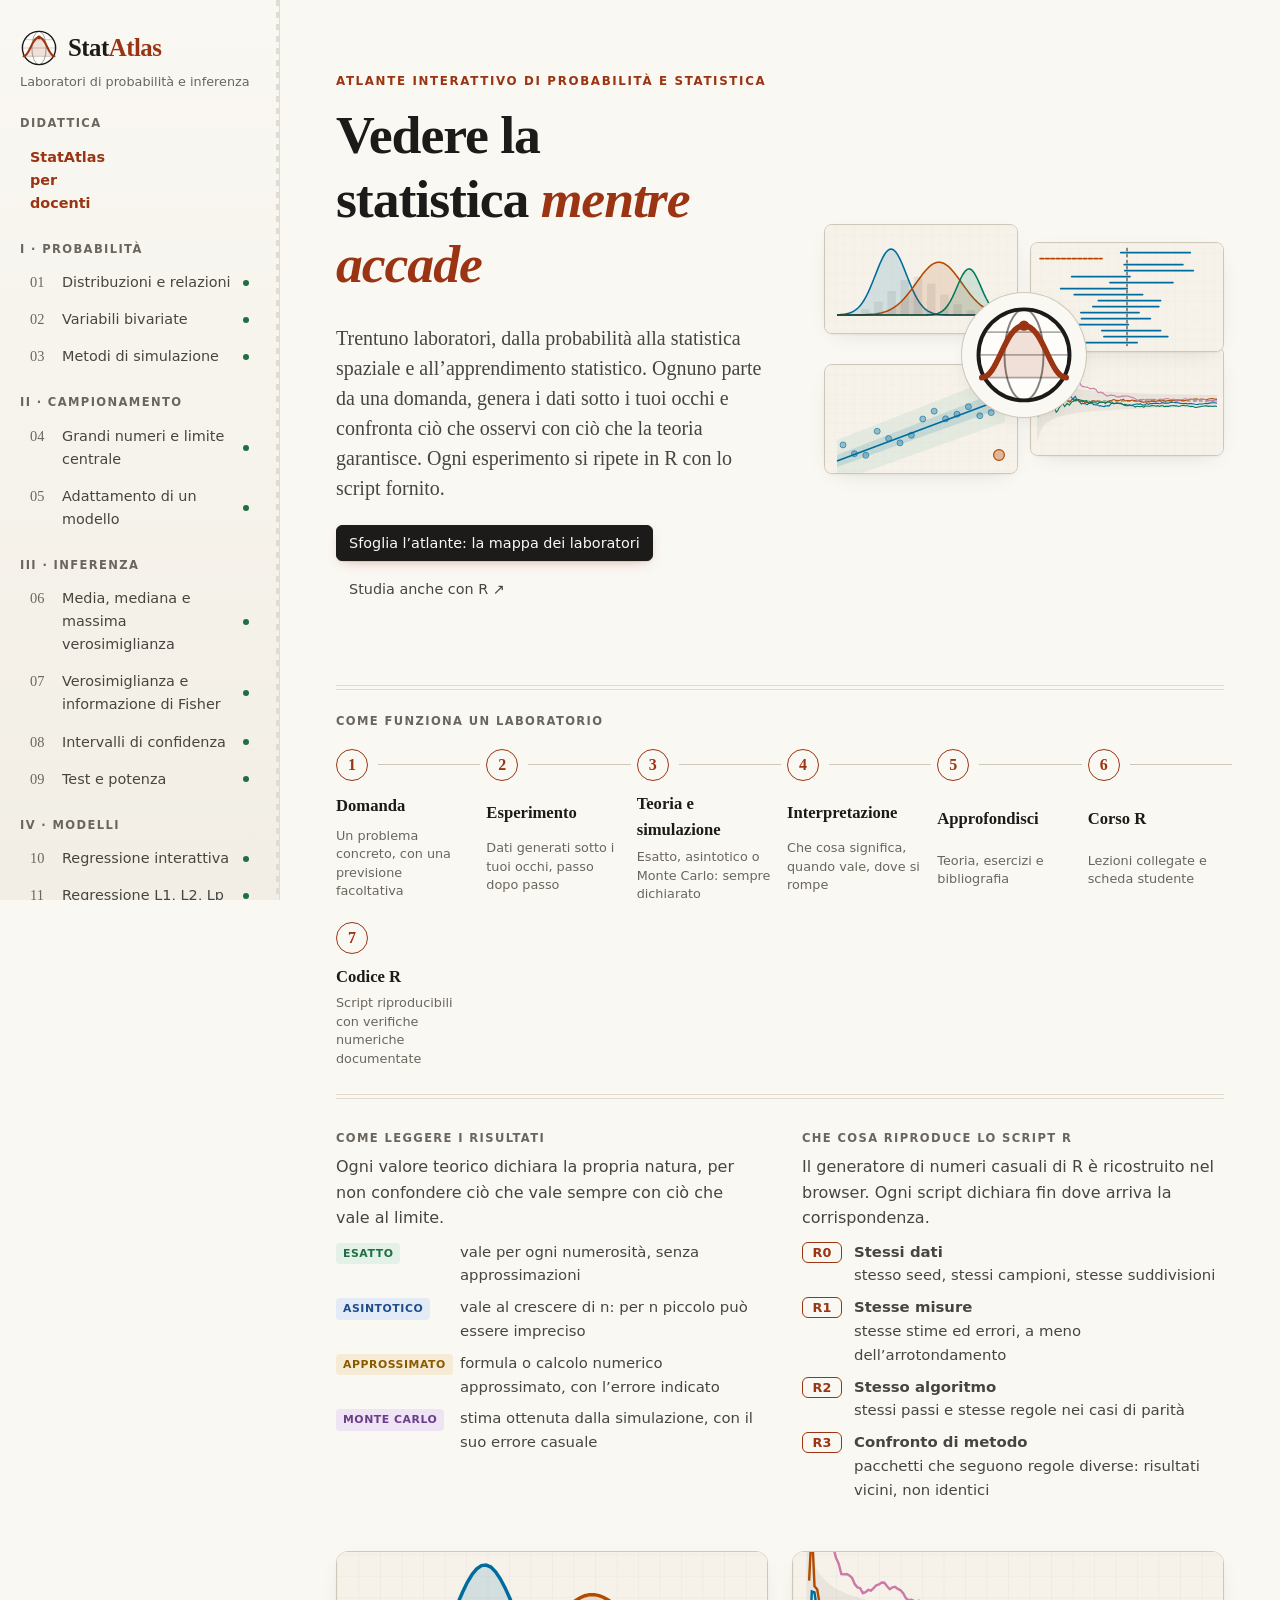
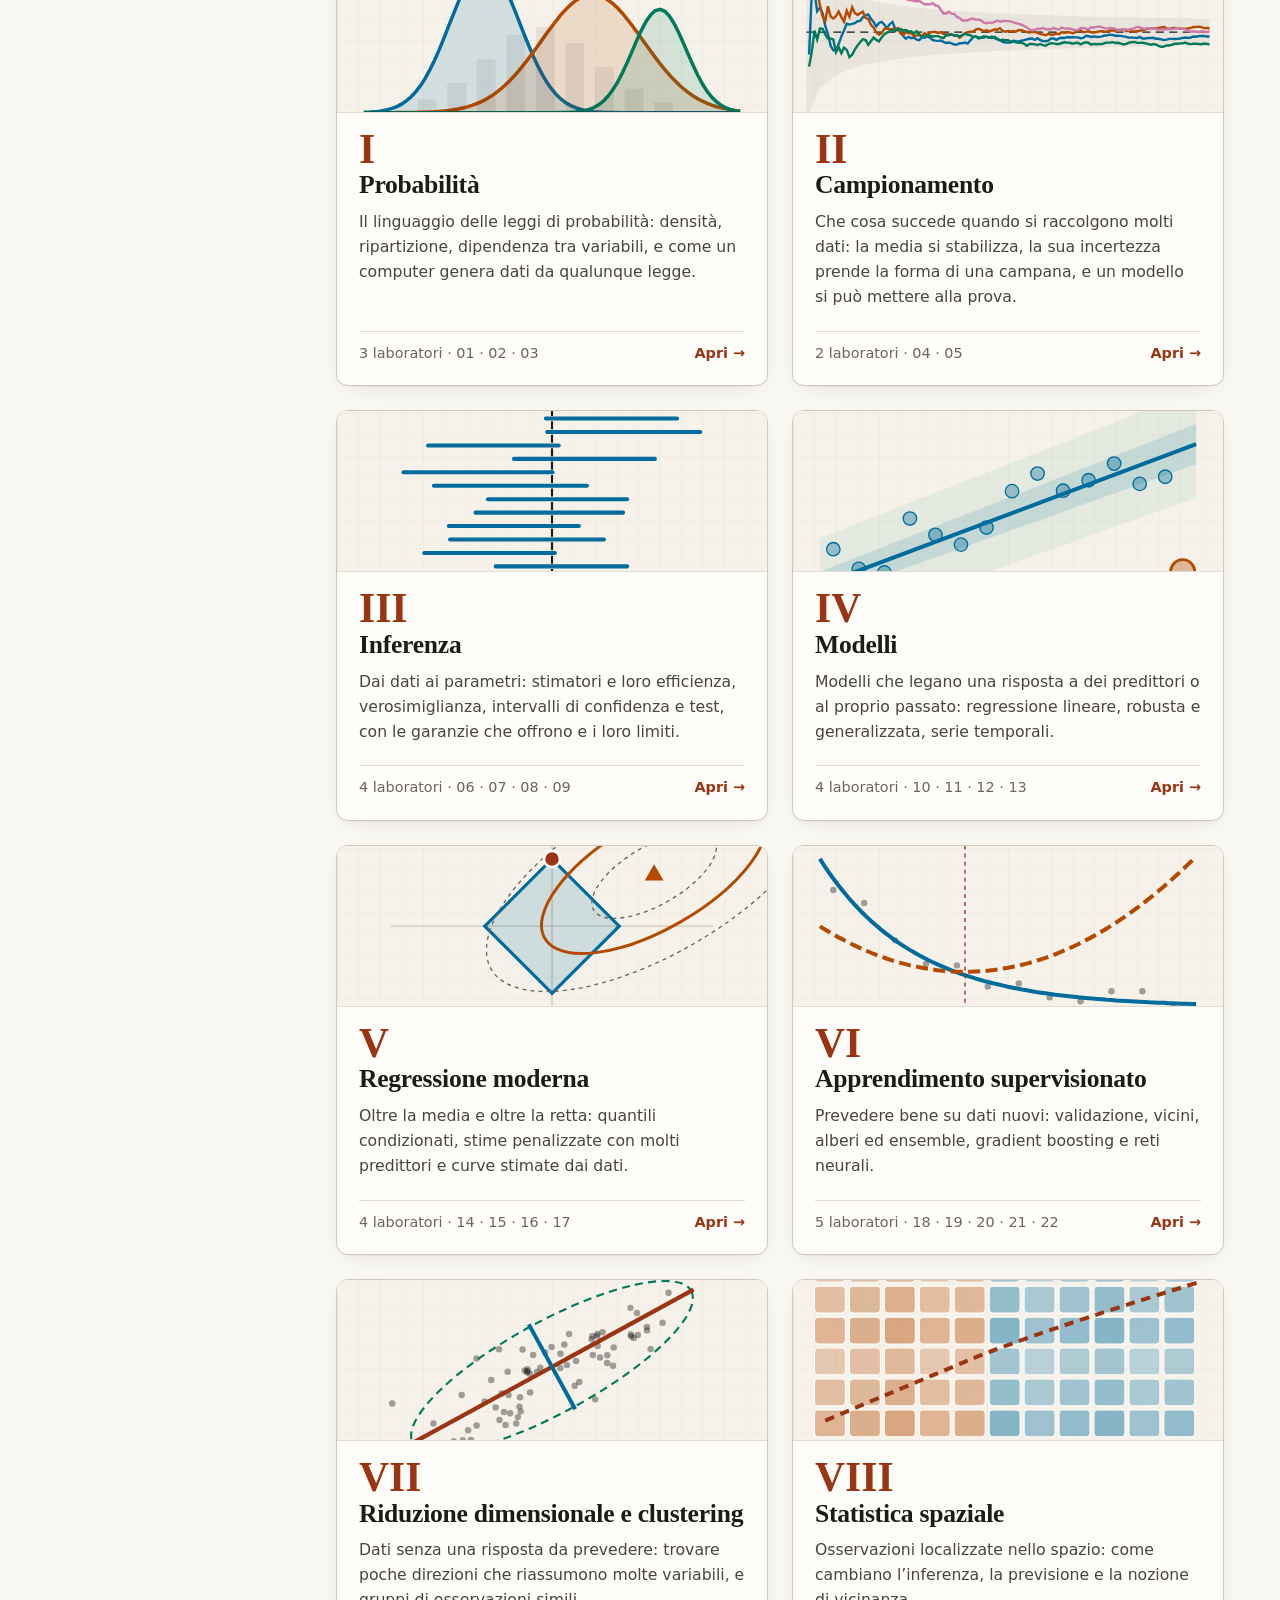
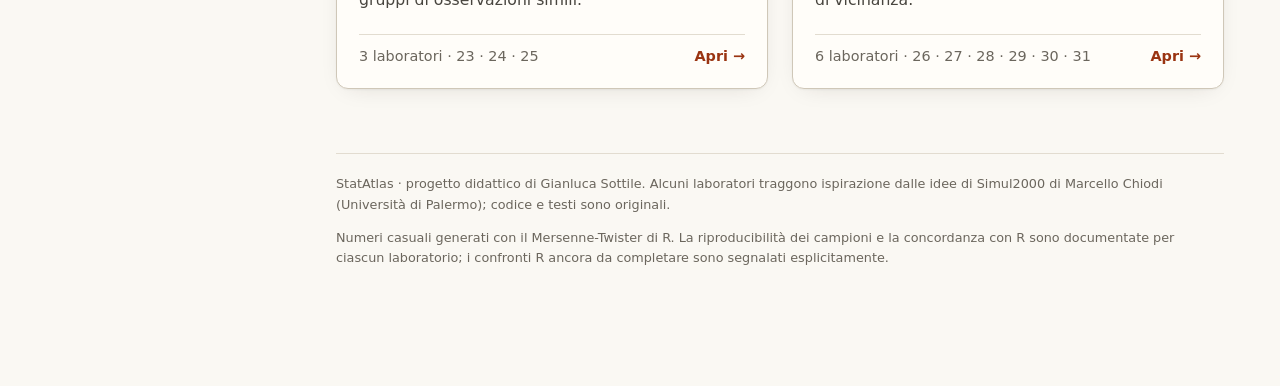
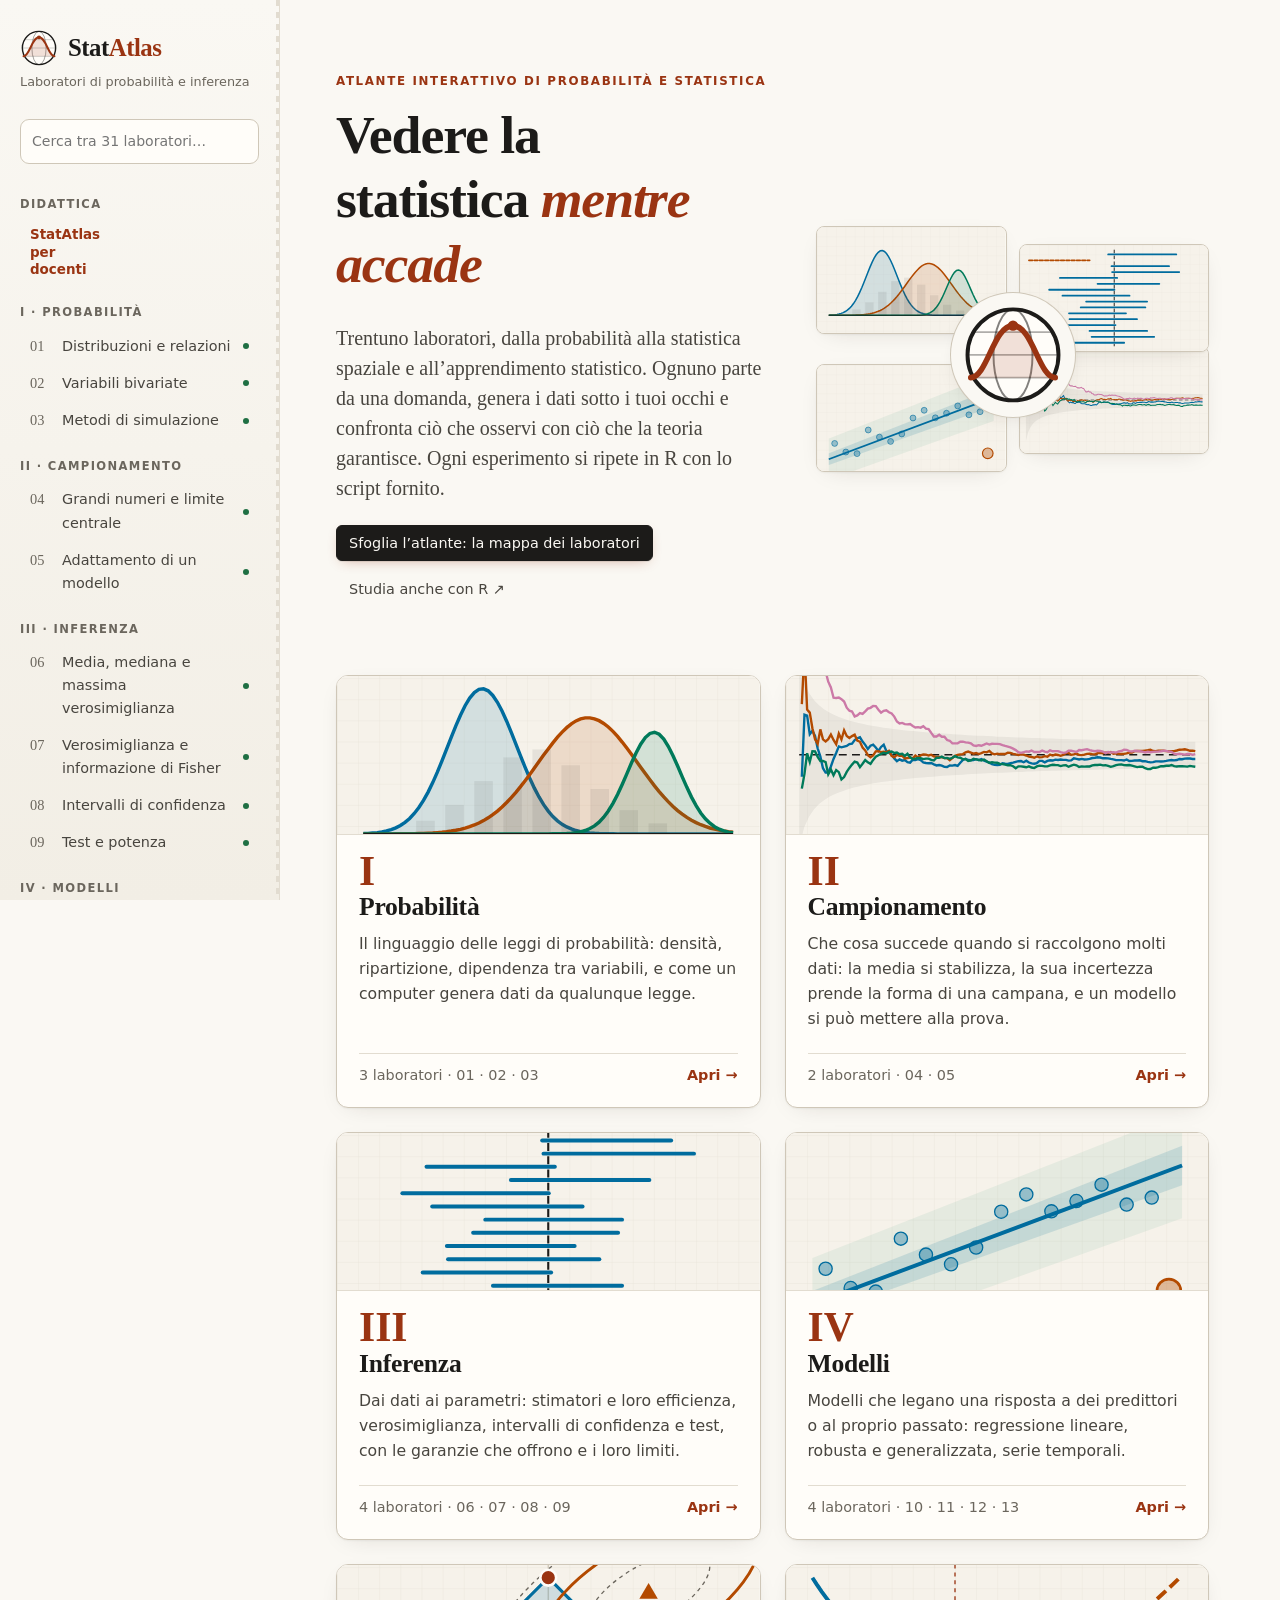
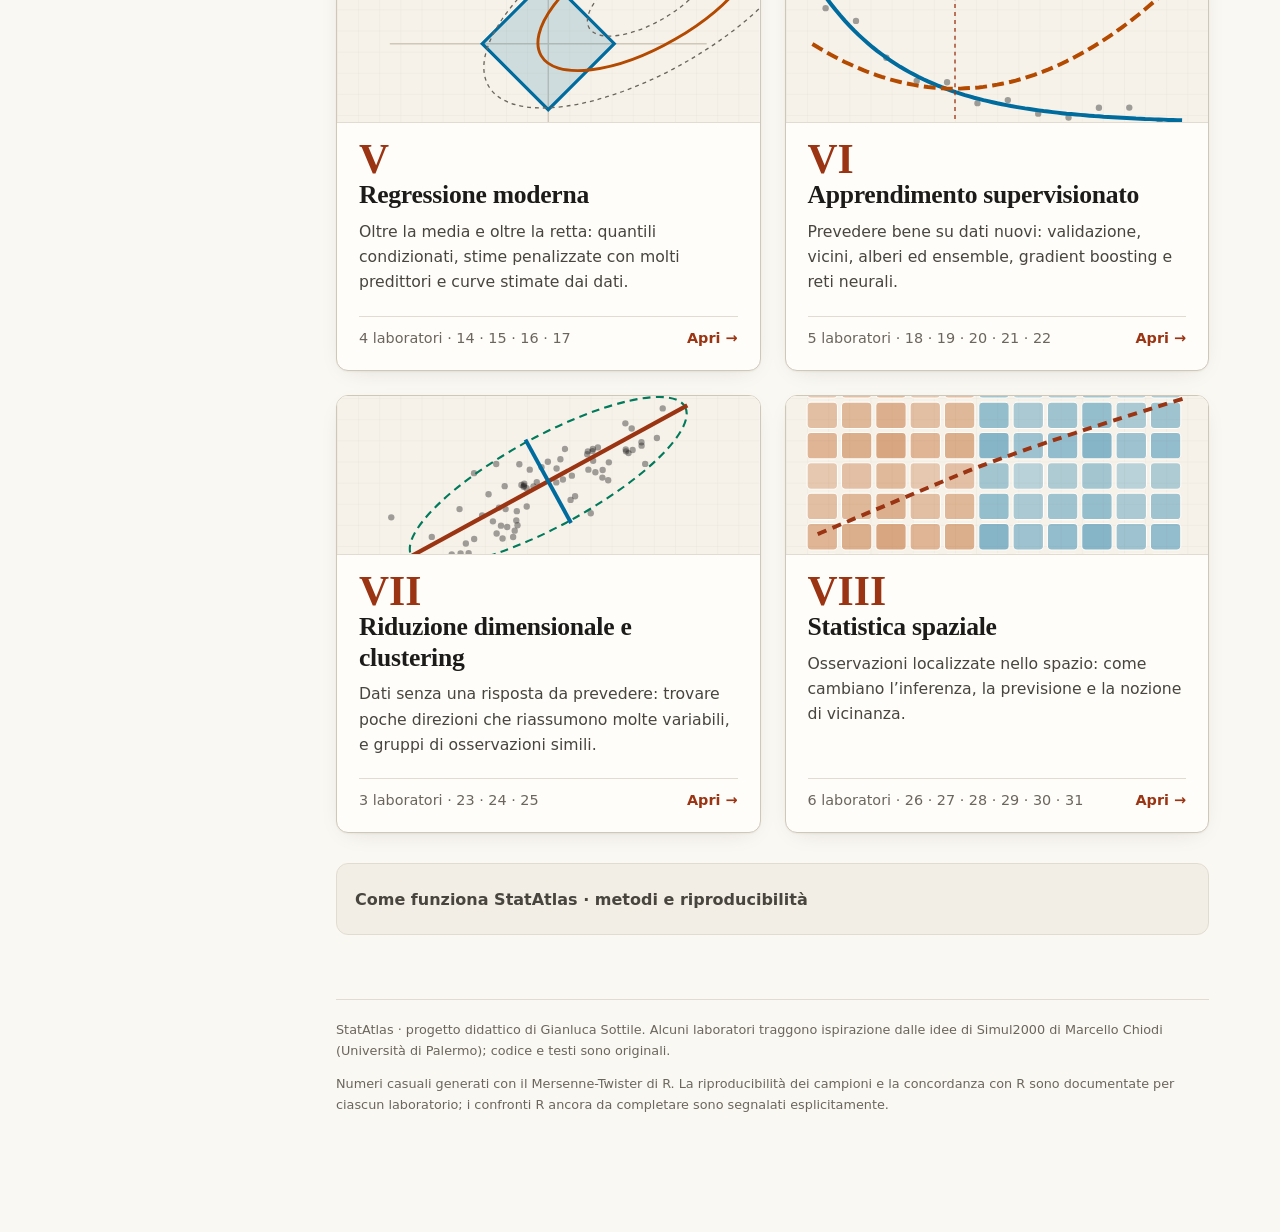
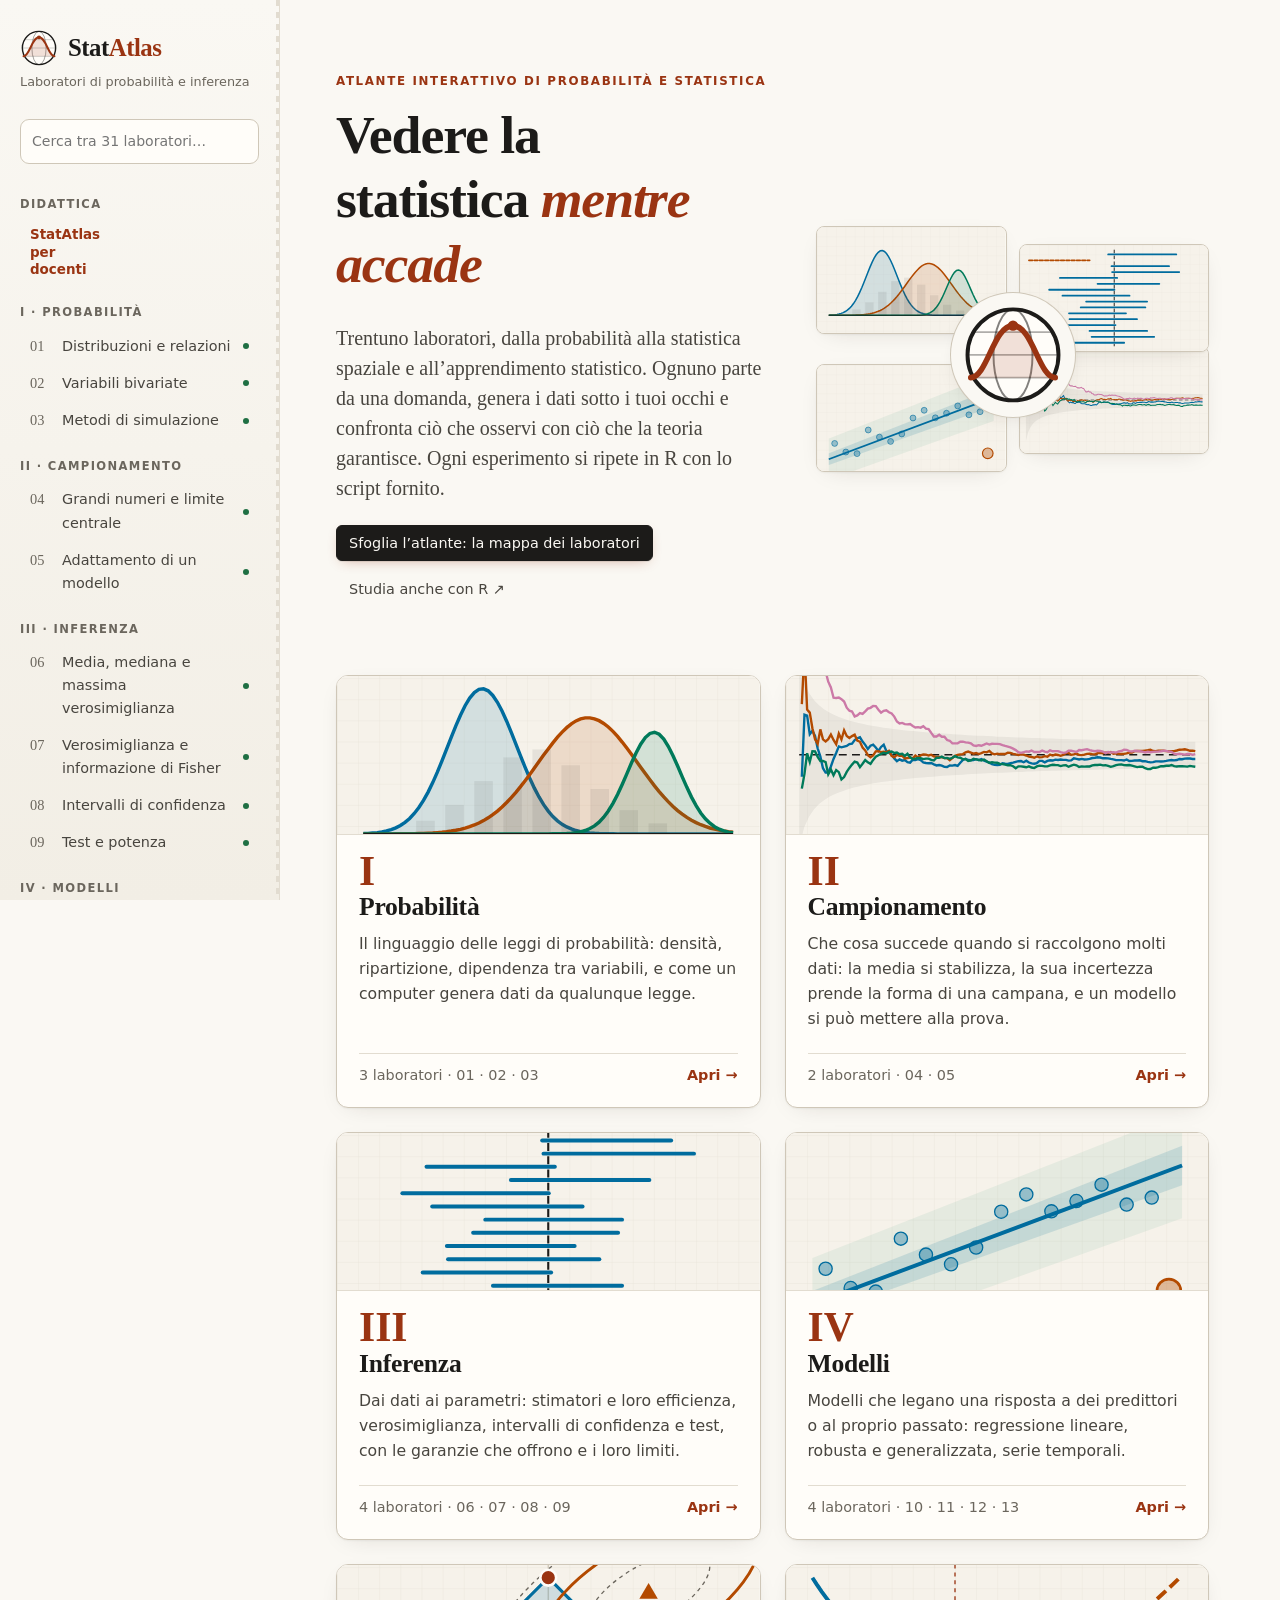
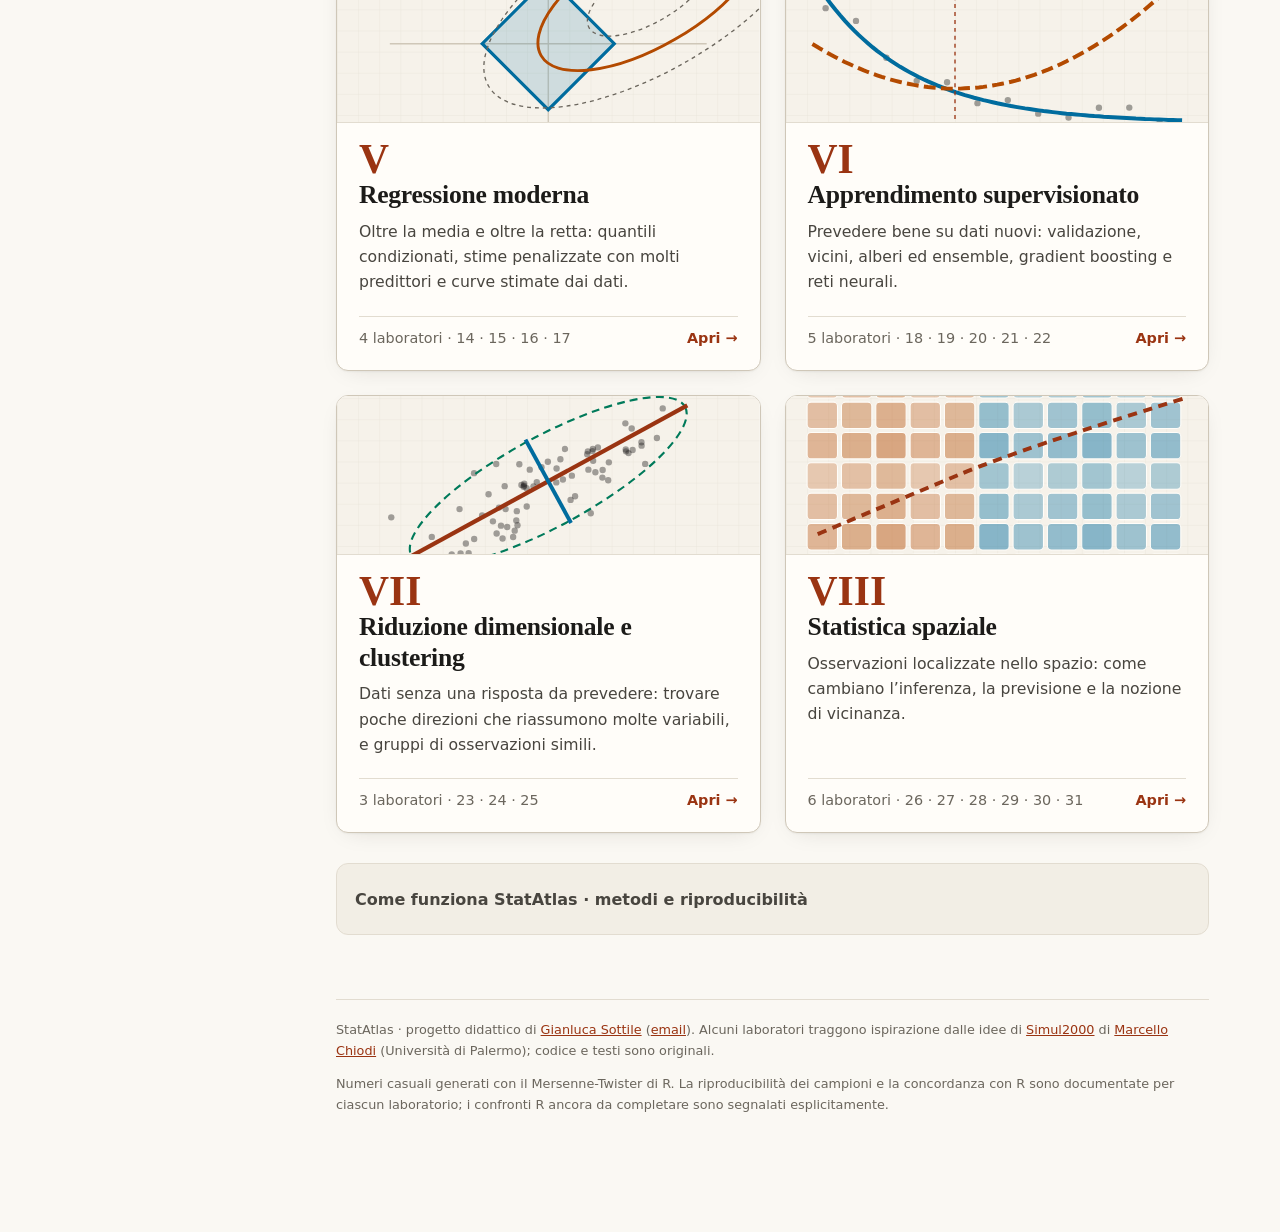
